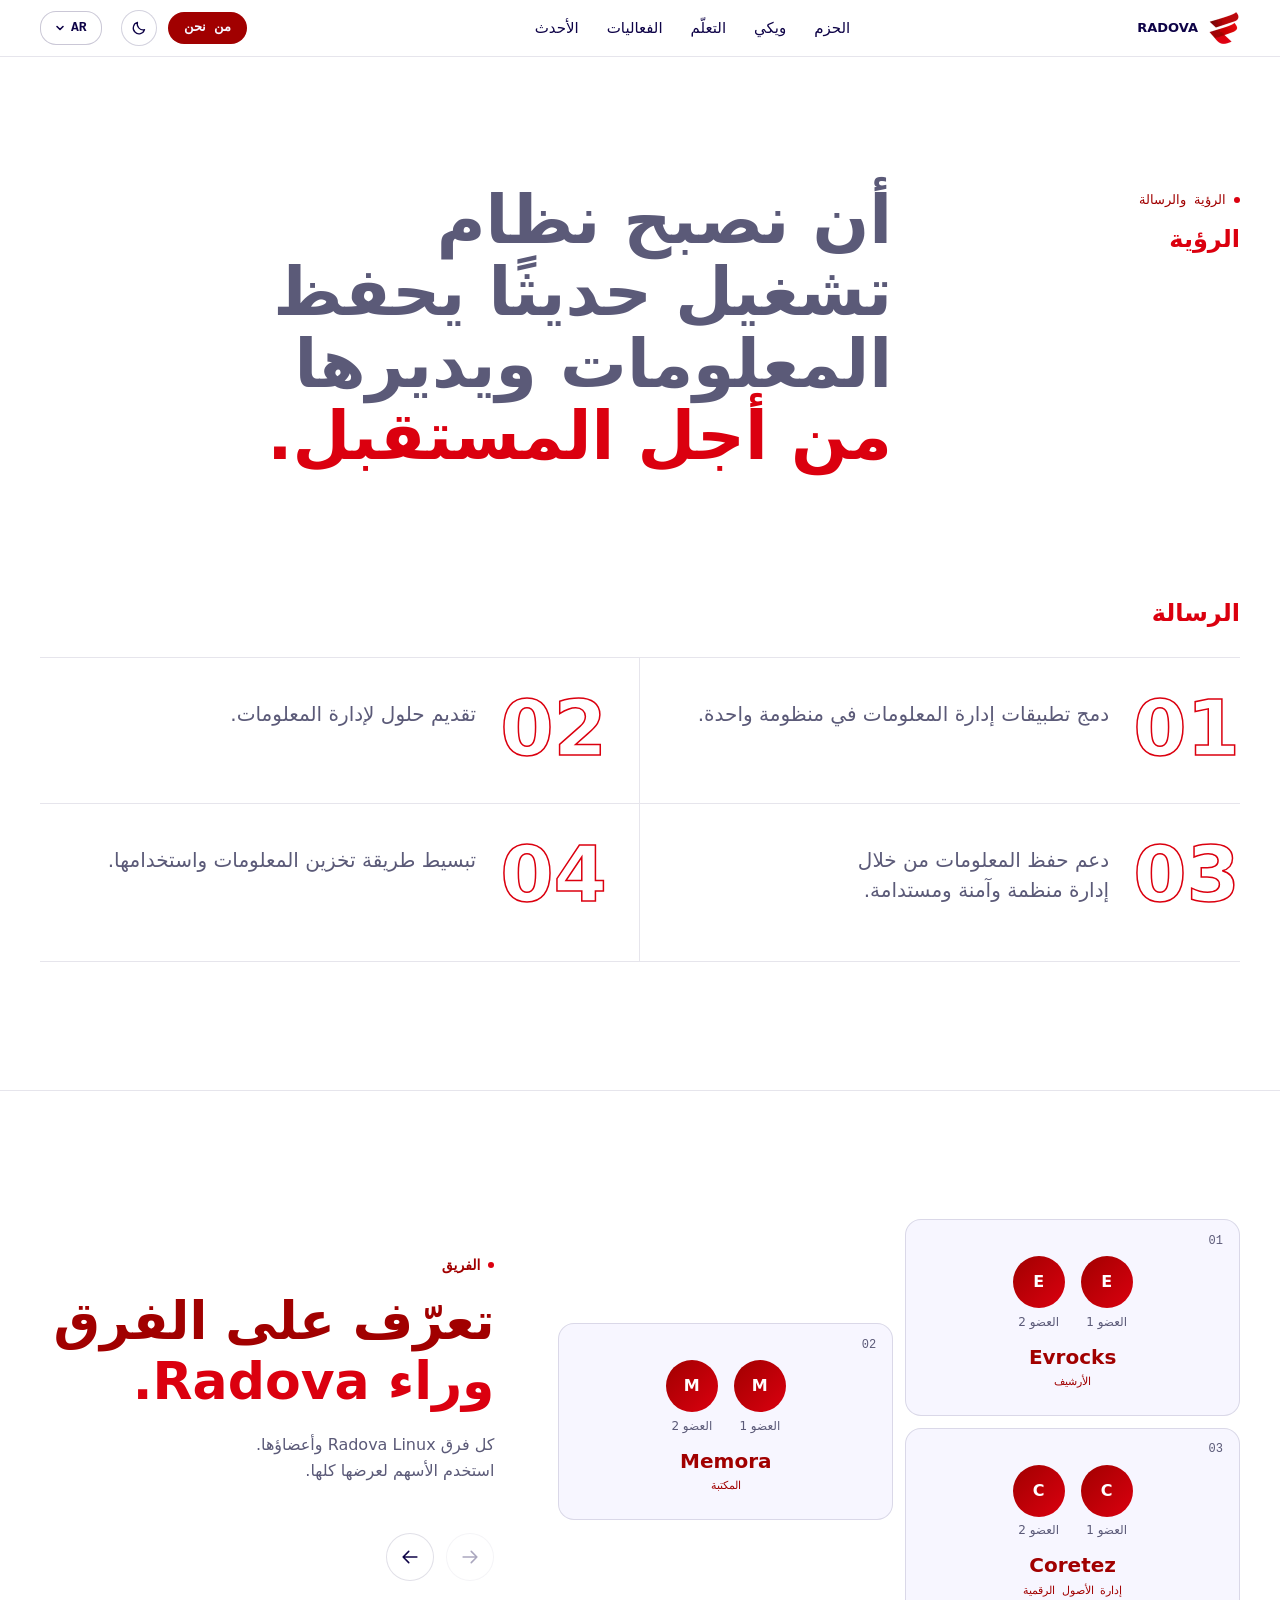
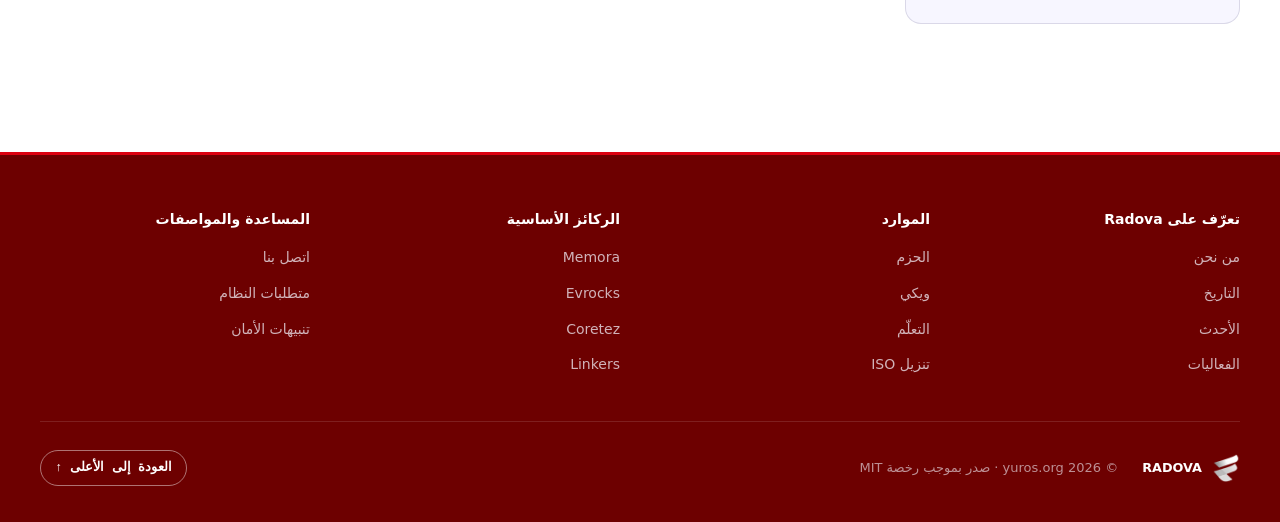
==== ar/index.html @ f4ed1482 "UPDATE" ====
<!DOCTYPE html>
<html lang="ar" dir="rtl" data-theme="light">
<head>
  <meta charset="UTF-8">
  <meta name="viewport" content="width=device-width, initial-scale=1.0">
  <meta name="color-scheme" content="light">
  <meta name="theme-color" content="#FFFFFF">
  <title>من نحن — Radova Linux</title>
  <meta name="description" content="يقدّم Radova Linux نظام تشغيل مستقلًا مصممًا للذاكرة المؤسسية والأرشيف وسيادة الأصول الرقمية.">
  <link rel="canonical" href="https://radova.org/about/ar/">
  <link rel="icon" type="image/png" href="../assets/logo.png">
  <link rel="stylesheet" href="../assets/css/pico.min.css" media="print" onload="this.media='all'">
<noscript><link rel="stylesheet" href="../assets/css/pico.min.css"></noscript>
<style data-bundle>/*radova-pico-shield*/body>main{padding-block:0}section{margin-bottom:0}article{margin-bottom:0;padding:0;border-radius:0;background:transparent;box-shadow:none}button{background:none;border:0;padding:0;margin:0;color:inherit;font:inherit;box-shadow:none}:where(a:not([role=button])){text-decoration:none}:root{color-scheme:light;--white:#FFFFFF;--lavender:#F7F6FF;--navy:#0E0347;--red-900:#A10000;--red-700:#BB080B;--red:#DB000F;--red-gradient:linear-gradient(135deg,var(--red-900) 0%,var(--red) 100%);--text:var(--text-primary);--muted:rgba(14,3,71,0.70);--line:rgba(14,3,71,0.12);--accent:var(--red);--font-heading:"Lato",system-ui,-apple-system,sans-serif;--font-body:"Roboto Variable",system-ui,-apple-system,sans-serif;--font-mono:ui-monospace,SFMono-Regular,Menlo,Consolas,monospace;--wrap:1120px}@media (prefers-reduced-motion:no-preference){html{scroll-behavior:smooth}}body{margin:0;background:var(--surface-page);color:var(--text);font:400 1.0625rem/1.65 var(--font-body);-webkit-font-smoothing:antialiased}a{color:inherit}h1,h2,h3{font-family:var(--font-heading);font-weight:900;letter-spacing:-0.03em;line-height:1.05;margin:0;text-wrap:balance}p{margin:0;text-wrap:balance}:focus-visible{outline:2px solid currentColor;outline-offset:3px;border-radius:4px}.skip-link{position:absolute;inset-inline-start:1rem;top:-3rem;padding:0.5rem 1rem;background:var(--surface-page);color:var(--text-heading);border:1px solid var(--line);border-radius:6px;z-index:100}.skip-link:focus{top:1rem}.wrap{width:min(var(--container-max),100% - 2rem);margin-inline:auto}.ab-header .wrap{display:flex;align-items:center;justify-content:space-between;height:64px}.ab-hero{padding:clamp(3rem,8vw,5.5rem) 0 clamp(5rem,10vw,8rem);text-align:center}.eyebrow{display:inline-flex;align-items:center;gap:0.5rem;font:500 0.8125rem/1 var(--font-mono);color:var(--muted);letter-spacing:0.04em;text-transform:uppercase;margin-bottom:2rem}.eyebrow::before{content:"";width:6px;height:6px;border-radius:50%;background:var(--accent)}.ab-hero h1{font-size:clamp(2rem,10vw,6rem);margin-inline:auto}.ab-hero h1 span{display:block;color:var(--red)}.ab-hero .sub{max-width:38rem;margin:1.75rem auto 0;font-size:clamp(1.0625rem,2vw,1.25rem);color:var(--muted)}.ab-section{padding:clamp(4.5rem,10vw,8rem) 0;border-top:1px solid var(--line)}.ab-section:first-child{border-top:0}.ab-section h2{font-size:clamp(2rem,4.5vw,3.25rem);max-width:18ch}.ab-section h2 span{color:var(--accent)}.ab-section :is(h1,h2).eyebrow{font:500 0.8125rem/1 var(--font-mono);letter-spacing:0.04em;max-width:none}.split{display:grid;grid-template-columns:1fr 1fr;gap:clamp(2rem,6vw,5rem);align-items:start}.vm-grid{display:grid;grid-template-columns:1fr 3fr;gap:clamp(2rem,5vw,4rem);align-items:start}.vm-side{position:sticky;top:112px}.vm-side .eyebrow{margin-bottom:1.25rem}.vm-label{font:900 clamp(1.25rem,2vw,1.5rem)/1 var(--font-heading);color:var(--red)}.vm-vision{font:900 clamp(2rem,5.2vw,4.5rem)/1.08 var(--font-heading);letter-spacing:-0.035em;text-wrap:balance}.vm-vision em{font-style:normal;color:var(--red);white-space:nowrap}.vm-label-mission{margin-top:clamp(4.5rem,10vw,7rem)}.vm-missions{list-style:none;padding:0;margin:2rem 0 0;display:grid;grid-template-columns:repeat(2,1fr);border-top:1px solid var(--line)}.vm-missions li{display:grid;grid-template-columns:auto 1fr;gap:1.5rem;align-items:start;padding-block:2.25rem 2.5rem;padding-inline:0 2rem;border-bottom:1px solid var(--line)}.vm-missions li:nth-child(even){padding-inline-start:2rem;border-inline-start:1px solid var(--line)}.vm-num{font:900 clamp(3rem,6vw,5rem)/0.9 var(--font-heading);letter-spacing:-0.04em;color:transparent;-webkit-text-stroke:1.5px var(--red);transition:color 0.3s}.vm-missions li:hover .vm-num{color:var(--red)}.vm-missions p{font-size:clamp(1.0625rem,1.6vw,1.25rem);line-height:1.5;padding-top:0.35rem}@supports (animation-timeline:view()){@media (prefers-reduced-motion:no-preference){.vm-vision .w{display:inline-block;animation:lit linear both;animation-timeline:view();animation-range:entry 60% cover 45%}@keyframes lit{from{opacity:0.8}to{opacity:1}}}}.member-tip .avatar{width:44px;height:44px;font-size:1rem}.team{--team-gap:0.75rem;list-style:none;margin:0;padding:0;display:grid;grid-auto-flow:column dense;grid-template-rows:repeat(4,1fr);grid-auto-columns:calc((100% - var(--team-gap)) / 2);gap:var(--team-gap);overflow-x:auto;overscroll-behavior-x:contain;scroll-snap-type:x mandatory;scrollbar-width:none;counter-reset:t}.team::-webkit-scrollbar{display:none}.team .role{margin:0.35rem 0 0;font:500 0.6875rem/1.4 var(--font-mono);letter-spacing:0.06em;text-transform:uppercase;color:var(--text-heading)}.members{list-style:none;padding:0;margin:0;display:flex;flex-wrap:wrap;justify-content:flex-end;gap:0.5rem}.member{display:inline-flex;align-items:center;gap:0.6rem;max-width:100%;padding-block:0.3rem 0.3rem;padding-inline:0.3rem 0.9rem;border:1px solid var(--line);border-radius:999px;background:var(--surface-page);transition:border-color 0.3s}.avatar{flex:none;display:grid;place-items:center;width:36px;height:36px;border-radius:50%;overflow:hidden;background:var(--red-gradient);color:var(--white);font:900 0.8125rem/1 var(--font-heading)}.avatar img{width:100%;height:100%;object-fit:cover;display:block}.member-name{font-size:0.875rem;line-height:1.3;overflow-wrap:anywhere}.team .members{order:-1;justify-content:center;gap:0.75rem 1rem}.team .member{flex-direction:column;gap:0.4rem;padding:0;border:0;background:none}.team .avatar{width:52px;height:52px;font-size:1rem}.team .member-name{font-size:0.75rem;color:var(--muted)}@media (max-width:575px){.team{grid-template-rows:repeat(3,1fr);grid-auto-columns:100%}.team .members{order:0;justify-content:flex-start;gap:0.5rem 1rem}.team .member{flex-direction:row;gap:0.5rem}.team .avatar{width:32px;height:32px;font-size:0.75rem}.team .member-name{font-size:0.8125rem}}@media (min-width:1024px){.team{grid-column:1;grid-row:1 / 3}}.ab-footer .wrap{display:flex;justify-content:space-between;align-items:center;gap:1rem}@media (prefers-reduced-motion:no-preference){.ab-hero > .wrap > *{animation:rise 0.9s cubic-bezier(0.2,0.7,0.2,1) both}.ab-hero h1{animation-delay:0.08s}.ab-hero .sub{animation-delay:0.18s}}@media (max-width:1023px){.split{grid-template-columns:1fr}.vm-grid{grid-template-columns:1fr}.vm-side{position:static}.vm-missions{grid-template-columns:1fr}.vm-missions li,.vm-missions li:nth-child(even){padding:1.75rem 0;border-inline-start:0}}@font-face{font-family:"Lato Fallback";src:local("system-ui"),local("-apple-system"),local("Segoe UI"),sans-serif;size-adjust:99%}@font-face{font-family:"Roboto Fallback";src:local("system-ui"),local("-apple-system"),local("Segoe UI"),sans-serif;size-adjust:100%}:root{color-scheme:light;--font-heading:"Lato","Lato Fallback",system-ui,-apple-system,sans-serif;--font-body:"Roboto Variable","Roboto Fallback",system-ui,-apple-system,sans-serif;--font-mono:ui-monospace,SFMono-Regular,Menlo,Consolas,monospace;--red-900:#A10000;--red-700:#BB080B;--red-600:#DB000F;--red-500:#FF0000;--blue:#0035c6;--lavender:#F7F6FF;--white:#FFFFFF;--muted:#5b5a78;--line:rgba(14,3,71,0.10);--navy-gradient:linear-gradient(135deg,#0E0347 0%,#0E0347 55%,#0B2E8D 130%);--pad-x:max(1rem,calc((100% - 72rem) / 2));--pad-y:clamp(5rem,9vw,7.5rem);--ic-arrow-up-right:url("data:image/svg+xml,%3Csvg%20xmlns%3D%22http%3A%2F%2Fwww.w3.org%2F2000%2Fsvg%22%20viewBox%3D%220%200%20256%20256%22%20fill%3D%22currentColor%22%3E%3Cpath%20d%3D%22M200%2C64V168a8%2C8%2C0%2C0%2C1-16%2C0V83.31L69.66%2C197.66a8%2C8%2C0%2C0%2C1-11.32-11.32L172.69%2C72H88a8%2C8%2C0%2C0%2C1%2C0-16H192A8%2C8%2C0%2C0%2C1%2C200%2C64Z%22%2F%3E%3C%2Fsvg%3E");--ic-arrows-clockwise:url("data:image/svg+xml,%3Csvg%20xmlns%3D%22http%3A%2F%2Fwww.w3.org%2F2000%2Fsvg%22%20viewBox%3D%220%200%20256%20256%22%20fill%3D%22currentColor%22%3E%3Cpath%20d%3D%22M224%2C48V96a8%2C8%2C0%2C0%2C1-8%2C8H168a8%2C8%2C0%2C0%2C1%2C0-16h28.69L182.06%2C73.37a79.56%2C79.56%2C0%2C0%2C0-56.13-23.43h-.45A79.52%2C79.52%2C0%2C0%2C0%2C69.59%2C72.71%2C8%2C8%2C0%2C0%2C1%2C58.41%2C61.27a96%2C96%2C0%2C0%2C1%2C135%2C.79L208%2C76.69V48a8%2C8%2C0%2C0%2C1%2C16%2C0ZM186.41%2C183.29a80%2C80%2C0%2C0%2C1-112.47-.66L59.31%2C168H88a8%2C8%2C0%2C0%2C0%2C0-16H40a8%2C8%2C0%2C0%2C0-8%2C8v48a8%2C8%2C0%2C0%2C0%2C16%2C0V179.31l14.63%2C14.63A95.43%2C95.43%2C0%2C0%2C0%2C130%2C222.06h.53a95.36%2C95.36%2C0%2C0%2C0%2C67.07-27.33%2C8%2C8%2C0%2C0%2C0-11.18-11.44Z%22%2F%3E%3C%2Fsvg%3E");--ic-cpu:url("data:image/svg+xml,%3Csvg%20xmlns%3D%22http%3A%2F%2Fwww.w3.org%2F2000%2Fsvg%22%20viewBox%3D%220%200%20256%20256%22%20fill%3D%22currentColor%22%3E%3Cpath%20d%3D%22M152%2C96H104a8%2C8%2C0%2C0%2C0-8%2C8v48a8%2C8%2C0%2C0%2C0%2C8%2C8h48a8%2C8%2C0%2C0%2C0%2C8-8V104A8%2C8%2C0%2C0%2C0%2C152%2C96Zm-8%2C48H112V112h32Zm88%2C0H216V112h16a8%2C8%2C0%2C0%2C0%2C0-16H216V56a16%2C16%2C0%2C0%2C0-16-16H160V24a8%2C8%2C0%2C0%2C0-16%2C0V40H112V24a8%2C8%2C0%2C0%2C0-16%2C0V40H56A16%2C16%2C0%2C0%2C0%2C40%2C56V96H24a8%2C8%2C0%2C0%2C0%2C0%2C16H40v32H24a8%2C8%2C0%2C0%2C0%2C0%2C16H40v40a16%2C16%2C0%2C0%2C0%2C16%2C16H96v16a8%2C8%2C0%2C0%2C0%2C16%2C0V216h32v16a8%2C8%2C0%2C0%2C0%2C16%2C0V216h40a16%2C16%2C0%2C0%2C0%2C16-16V160h16a8%2C8%2C0%2C0%2C0%2C0-16Zm-32%2C56H56V56H200v95.87s0%2C.09%2C0%2C.13%2C0%2C.09%2C0%2C.13V200Z%22%2F%3E%3C%2Fsvg%3E");--ic-download-simple:url("data:image/svg+xml,%3Csvg%20xmlns%3D%22http%3A%2F%2Fwww.w3.org%2F2000%2Fsvg%22%20viewBox%3D%220%200%20256%20256%22%20fill%3D%22currentColor%22%3E%3Cpath%20d%3D%22M224%2C144v64a8%2C8%2C0%2C0%2C1-8%2C8H40a8%2C8%2C0%2C0%2C1-8-8V144a8%2C8%2C0%2C0%2C1%2C16%2C0v56H208V144a8%2C8%2C0%2C0%2C1%2C16%2C0Zm-101.66%2C5.66a8%2C8%2C0%2C0%2C0%2C11.32%2C0l40-40a8%2C8%2C0%2C0%2C0-11.32-11.32L136%2C124.69V32a8%2C8%2C0%2C0%2C0-16%2C0v92.69L93.66%2C98.34a8%2C8%2C0%2C0%2C0-11.32%2C11.32Z%22%2F%3E%3C%2Fsvg%3E");--ic-feather:url("data:image/svg+xml,%3Csvg%20xmlns%3D%22http%3A%2F%2Fwww.w3.org%2F2000%2Fsvg%22%20viewBox%3D%220%200%20256%20256%22%20fill%3D%22currentColor%22%3E%3Cpath%20d%3D%22M221.28%2C34.75a64%2C64%2C0%2C0%2C0-90.49%2C0L60.69%2C104A15.9%2C15.9%2C0%2C0%2C0%2C56%2C115.31v73.38L26.34%2C218.34a8%2C8%2C0%2C0%2C0%2C11.32%2C11.32L67.32%2C200H140.7A15.92%2C15.92%2C0%2C0%2C0%2C152%2C195.32l0%2C0%2C69.23-70A64%2C64%2C0%2C0%2C0%2C221.28%2C34.75ZM142.07%2C46.06A48%2C48%2C0%2C0%2C1%2C211.79%2C112H155.33l34.35-34.34a8%2C8%2C0%2C0%2C0-11.32-11.32L120%2C124.69V67.87ZM72%2C115.35l32-31.67v57l-32%2C32ZM140.7%2C184H83.32l56-56h56.74Z%22%2F%3E%3C%2Fsvg%3E");--ic-git-branch:url("data:image/svg+xml,%3Csvg%20xmlns%3D%22http%3A%2F%2Fwww.w3.org%2F2000%2Fsvg%22%20viewBox%3D%220%200%20256%20256%22%20fill%3D%22currentColor%22%3E%3Cpath%20d%3D%22M232%2C64a32%2C32%2C0%2C1%2C0-40%2C31v17a8%2C8%2C0%2C0%2C1-8%2C8H96a23.84%2C23.84%2C0%2C0%2C0-8%2C1.38V95a32%2C32%2C0%2C1%2C0-16%2C0v66a32%2C32%2C0%2C1%2C0%2C16%2C0V144a8%2C8%2C0%2C0%2C1%2C8-8h88a24%2C24%2C0%2C0%2C0%2C24-24V95A32.06%2C32.06%2C0%2C0%2C0%2C232%2C64ZM64%2C64A16%2C16%2C0%2C1%2C1%2C80%2C80%2C16%2C16%2C0%2C0%2C1%2C64%2C64ZM96%2C192a16%2C16%2C0%2C1%2C1-16-16A16%2C16%2C0%2C0%2C1%2C96%2C192ZM200%2C80a16%2C16%2C0%2C1%2C1%2C16-16A16%2C16%2C0%2C0%2C1%2C200%2C80Z%22%2F%3E%3C%2Fsvg%3E");--ic-hard-drives:url("data:image/svg+xml,%3Csvg%20xmlns%3D%22http%3A%2F%2Fwww.w3.org%2F2000%2Fsvg%22%20viewBox%3D%220%200%20256%20256%22%20fill%3D%22currentColor%22%3E%3Cpath%20d%3D%22M208%2C136H48a16%2C16%2C0%2C0%2C0-16%2C16v48a16%2C16%2C0%2C0%2C0%2C16%2C16H208a16%2C16%2C0%2C0%2C0%2C16-16V152A16%2C16%2C0%2C0%2C0%2C208%2C136Zm0%2C64H48V152H208v48Zm0-160H48A16%2C16%2C0%2C0%2C0%2C32%2C56v48a16%2C16%2C0%2C0%2C0%2C16%2C16H208a16%2C16%2C0%2C0%2C0%2C16-16V56A16%2C16%2C0%2C0%2C0%2C208%2C40Zm0%2C64H48V56H208v48ZM192%2C80a12%2C12%2C0%2C1%2C1-12-12A12%2C12%2C0%2C0%2C1%2C192%2C80Zm0%2C96a12%2C12%2C0%2C1%2C1-12-12A12%2C12%2C0%2C0%2C1%2C192%2C176Z%22%2F%3E%3C%2Fsvg%3E");--ic-lightning:url("data:image/svg+xml,%3Csvg%20xmlns%3D%22http%3A%2F%2Fwww.w3.org%2F2000%2Fsvg%22%20viewBox%3D%220%200%20256%20256%22%20fill%3D%22currentColor%22%3E%3Cpath%20d%3D%22M215.79%2C118.17a8%2C8%2C0%2C0%2C0-5-5.66L153.18%2C90.9l14.66-73.33a8%2C8%2C0%2C0%2C0-13.69-7l-112%2C120a8%2C8%2C0%2C0%2C0%2C3%2C13l57.63%2C21.61L88.16%2C238.43a8%2C8%2C0%2C0%2C0%2C13.69%2C7l112-120A8%2C8%2C0%2C0%2C0%2C215.79%2C118.17ZM109.37%2C214l10.47-52.38a8%2C8%2C0%2C0%2C0-5-9.06L62%2C132.71l84.62-90.66L136.16%2C94.43a8%2C8%2C0%2C0%2C0%2C5%2C9.06l52.8%2C19.8Z%22%2F%3E%3C%2Fsvg%3E");--ic-memory:url("data:image/svg+xml,%3Csvg%20xmlns%3D%22http%3A%2F%2Fwww.w3.org%2F2000%2Fsvg%22%20viewBox%3D%220%200%20256%20256%22%20fill%3D%22currentColor%22%3E%3Cpath%20d%3D%22M232%2C56H24A16%2C16%2C0%2C0%2C0%2C8%2C72V200a8%2C8%2C0%2C0%2C0%2C16%2C0V184H40v16a8%2C8%2C0%2C0%2C0%2C16%2C0V184H72v16a8%2C8%2C0%2C0%2C0%2C16%2C0V184h16v16a8%2C8%2C0%2C0%2C0%2C16%2C0V184h16v16a8%2C8%2C0%2C0%2C0%2C16%2C0V184h16v16a8%2C8%2C0%2C0%2C0%2C16%2C0V184h16v16a8%2C8%2C0%2C0%2C0%2C16%2C0V184h16v16a8%2C8%2C0%2C0%2C0%2C16%2C0V72A16%2C16%2C0%2C0%2C0%2C232%2C56ZM24%2C72H232v96H24Zm88%2C80a8%2C8%2C0%2C0%2C0%2C8-8V96a8%2C8%2C0%2C0%2C0-8-8H48a8%2C8%2C0%2C0%2C0-8%2C8v48a8%2C8%2C0%2C0%2C0%2C8%2C8ZM56%2C104h48v32H56Zm88%2C48h64a8%2C8%2C0%2C0%2C0%2C8-8V96a8%2C8%2C0%2C0%2C0-8-8H144a8%2C8%2C0%2C0%2C0-8%2C8v48A8%2C8%2C0%2C0%2C0%2C144%2C152Zm8-48h48v32H152Z%22%2F%3E%3C%2Fsvg%3E");--ic-monitor:url("data:image/svg+xml,%3Csvg%20xmlns%3D%22http%3A%2F%2Fwww.w3.org%2F2000%2Fsvg%22%20viewBox%3D%220%200%20256%20256%22%20fill%3D%22currentColor%22%3E%3Cpath%20d%3D%22M208%2C40H48A24%2C24%2C0%2C0%2C0%2C24%2C64V176a24%2C24%2C0%2C0%2C0%2C24%2C24H208a24%2C24%2C0%2C0%2C0%2C24-24V64A24%2C24%2C0%2C0%2C0%2C208%2C40Zm8%2C136a8%2C8%2C0%2C0%2C1-8%2C8H48a8%2C8%2C0%2C0%2C1-8-8V64a8%2C8%2C0%2C0%2C1%2C8-8H208a8%2C8%2C0%2C0%2C1%2C8%2C8Zm-48%2C48a8%2C8%2C0%2C0%2C1-8%2C8H96a8%2C8%2C0%2C0%2C1%2C0-16h64A8%2C8%2C0%2C0%2C1%2C168%2C224Z%22%2F%3E%3C%2Fsvg%3E");--ic-shield-check:url("data:image/svg+xml,%3Csvg%20xmlns%3D%22http%3A%2F%2Fwww.w3.org%2F2000%2Fsvg%22%20viewBox%3D%220%200%20256%20256%22%20fill%3D%22currentColor%22%3E%3Cpath%20d%3D%22M208%2C40H48A16%2C16%2C0%2C0%2C0%2C32%2C56v56c0%2C52.72%2C25.52%2C84.67%2C46.93%2C102.19%2C23.06%2C18.86%2C46%2C25.26%2C47%2C25.53a8%2C8%2C0%2C0%2C0%2C4.2%2C0c1-.27%2C23.91-6.67%2C47-25.53C198.48%2C196.67%2C224%2C164.72%2C224%2C112V56A16%2C16%2C0%2C0%2C0%2C208%2C40Zm0%2C72c0%2C37.07-13.66%2C67.16-40.6%2C89.42A129.3%2C129.3%2C0%2C0%2C1%2C128%2C223.62a128.25%2C128.25%2C0%2C0%2C1-38.92-21.81C61.82%2C179.51%2C48%2C149.3%2C48%2C112l0-56%2C160%2C0ZM82.34%2C141.66a8%2C8%2C0%2C0%2C1%2C11.32-11.32L112%2C148.69l50.34-50.35a8%2C8%2C0%2C0%2C1%2C11.32%2C11.32l-56%2C56a8%2C8%2C0%2C0%2C1-11.32%2C0Z%22%2F%3E%3C%2Fsvg%3E");--ic-stack:url("data:image/svg+xml,%3Csvg%20xmlns%3D%22http%3A%2F%2Fwww.w3.org%2F2000%2Fsvg%22%20viewBox%3D%220%200%20256%20256%22%20fill%3D%22currentColor%22%3E%3Cpath%20d%3D%22M230.91%2C172A8%2C8%2C0%2C0%2C1%2C228%2C182.91l-96%2C56a8%2C8%2C0%2C0%2C1-8.06%2C0l-96-56A8%2C8%2C0%2C0%2C1%2C36%2C169.09l92%2C53.65%2C92-53.65A8%2C8%2C0%2C0%2C1%2C230.91%2C172ZM220%2C121.09l-92%2C53.65L36%2C121.09A8%2C8%2C0%2C0%2C0%2C28%2C134.91l96%2C56a8%2C8%2C0%2C0%2C0%2C8.06%2C0l96-56A8%2C8%2C0%2C1%2C0%2C220%2C121.09ZM24%2C80a8%2C8%2C0%2C0%2C1%2C4-6.91l96-56a8%2C8%2C0%2C0%2C1%2C8.06%2C0l96%2C56a8%2C8%2C0%2C0%2C1%2C0%2C13.82l-96%2C56a8%2C8%2C0%2C0%2C1-8.06%2C0l-96-56A8%2C8%2C0%2C0%2C1%2C24%2C80Zm23.88%2C0L128%2C126.74%2C208.12%2C80%2C128%2C33.26Z%22%2F%3E%3C%2Fsvg%3E");--ic-terminal-window:url("data:image/svg+xml,%3Csvg%20xmlns%3D%22http%3A%2F%2Fwww.w3.org%2F2000%2Fsvg%22%20viewBox%3D%220%200%20256%20256%22%20fill%3D%22currentColor%22%3E%3Cpath%20d%3D%22M128%2C128a8%2C8%2C0%2C0%2C1-3%2C6.25l-40%2C32a8%2C8%2C0%2C1%2C1-10-12.5L107.19%2C128%2C75%2C102.25a8%2C8%2C0%2C1%2C1%2C10-12.5l40%2C32A8%2C8%2C0%2C0%2C1%2C128%2C128Zm48%2C24H136a8%2C8%2C0%2C0%2C0%2C0%2C16h40a8%2C8%2C0%2C0%2C0%2C0-16Zm56-96V200a16%2C16%2C0%2C0%2C1-16%2C16H40a16%2C16%2C0%2C0%2C1-16-16V56A16%2C16%2C0%2C0%2C1%2C40%2C40H216A16%2C16%2C0%2C0%2C1%2C232%2C56ZM216%2C200V56H40V200H216Z%22%2F%3E%3C%2Fsvg%3E");--ic-arrow-red:url("data:image/svg+xml,%3Csvg%20fill%3D%22%23DB000F%22%20xmlns%3D%22http%3A%2F%2Fwww.w3.org%2F2000%2Fsvg%22%20viewBox%3D%220%200%20256%20256%22%3E%3Cpath%20d%3D%22M200%2C64V168a8%2C8%2C0%2C0%2C1-16%2C0V83.31L69.66%2C197.66a8%2C8%2C0%2C0%2C1-11.32-11.32L172.69%2C72H88a8%2C8%2C0%2C0%2C1%2C0-16H192A8%2C8%2C0%2C0%2C1%2C200%2C64Z%22%2F%3E%3C%2Fsvg%3E");--ic-download-red:url("data:image/svg+xml,%3Csvg%20fill%3D%22%23DB000F%22%20xmlns%3D%22http%3A%2F%2Fwww.w3.org%2F2000%2Fsvg%22%20viewBox%3D%220%200%20256%20256%22%3E%3Cpath%20d%3D%22M224%2C144v64a8%2C8%2C0%2C0%2C1-8%2C8H40a8%2C8%2C0%2C0%2C1-8-8V144a8%2C8%2C0%2C0%2C1%2C16%2C0v56H208V144a8%2C8%2C0%2C0%2C1%2C16%2C0Zm-101.66%2C5.66a8%2C8%2C0%2C0%2C0%2C11.32%2C0l40-40a8%2C8%2C0%2C0%2C0-11.32-11.32L136%2C124.69V32a8%2C8%2C0%2C0%2C0-16%2C0v92.69L93.66%2C98.34a8%2C8%2C0%2C0%2C0-11.32%2C11.32Z%22%2F%3E%3C%2Fsvg%3E");--ic-arrow-white:url("data:image/svg+xml,%3Csvg%20fill%3D%22%23FFFFFF%22%20xmlns%3D%22http%3A%2F%2Fwww.w3.org%2F2000%2Fsvg%22%20viewBox%3D%220%200%20256%20256%22%3E%3Cpath%20d%3D%22M200%2C64V168a8%2C8%2C0%2C0%2C1-16%2C0V83.31L69.66%2C197.66a8%2C8%2C0%2C0%2C1-11.32-11.32L172.69%2C72H88a8%2C8%2C0%2C0%2C1%2C0-16H192A8%2C8%2C0%2C0%2C1%2C200%2C64Z%22%2F%3E%3C%2Fsvg%3E");--ic-stack-white:url("data:image/svg+xml,%3Csvg%20fill%3D%22%23FFFFFF%22%20xmlns%3D%22http%3A%2F%2Fwww.w3.org%2F2000%2Fsvg%22%20viewBox%3D%220%200%20256%20256%22%3E%3Cpath%20d%3D%22M230.91%2C172A8%2C8%2C0%2C0%2C1%2C228%2C182.91l-96%2C56a8%2C8%2C0%2C0%2C1-8.06%2C0l-96-56A8%2C8%2C0%2C0%2C1%2C36%2C169.09l92%2C53.65%2C92-53.65A8%2C8%2C0%2C0%2C1%2C230.91%2C172ZM220%2C121.09l-92%2C53.65L36%2C121.09A8%2C8%2C0%2C0%2C0%2C28%2C134.91l96%2C56a8%2C8%2C0%2C0%2C0%2C8.06%2C0l96-56A8%2C8%2C0%2C1%2C0%2C220%2C121.09ZM24%2C80a8%2C8%2C0%2C0%2C1%2C4-6.91l96-56a8%2C8%2C0%2C0%2C1%2C8.06%2C0l96%2C56a8%2C8%2C0%2C0%2C1%2C0%2C13.82l-96%2C56a8%2C8%2C0%2C0%2C1-8.06%2C0l-96-56A8%2C8%2C0%2C0%2C1%2C24%2C80Zm23.88%2C0L128%2C126.74%2C208.12%2C80%2C128%2C33.26Z%22%2F%3E%3C%2Fsvg%3E")}*,*::before,*::after{box-sizing:border-box}html{max-width:100%;overflow-x:clip;background-color:var(--surface-page);color-scheme:light;scroll-behavior:smooth}body{max-width:100%;overflow-x:clip;margin:0;padding:0;background-color:var(--surface-page);color:var(--text-heading);font-family:var(--font-body);font-size:16px;line-height:1.6;-webkit-font-smoothing:antialiased}body > main,main{margin:0;padding:0;counter-reset:section-counter}ul,ol,dl,li,dt,dd,figure,pre,blockquote{margin:0;padding:0;list-style:none}li::marker{content:none}p,h1,h2,h3,h4,dt,dd,td,th,code,a,span,div,article{min-width:0;overflow-wrap:anywhere}h1,h2,h3,h4,h5,h6{font-family:var(--font-heading);color:var(--text-heading);margin:0 0 1rem;text-wrap:balance}h1{font-size:clamp(2.25rem,5vw,56px);font-weight:900;line-height:1.1;letter-spacing:-0.02em}h2{font-size:clamp(2rem,4vw,48px);font-weight:900;line-height:1.15;letter-spacing:-0.015em}h3{font-size:clamp(1.25rem,2.2vw,24px);font-weight:700;line-height:1.25}h1 span,h2 span{color:var(--text-heading)}p{font-family:var(--font-body);font-size:16px;line-height:1.65;color:var(--muted);margin:0 0 1rem}.lead{font-size:clamp(1.125rem,1.8vw,20px);line-height:1.6;color:var(--muted)}.eyebrow{font-family:var(--font-body);font-size:14px;font-weight:700;text-transform:uppercase;letter-spacing:0.08em;color:var(--text-heading);margin:0 0 0.65rem}pre{overflow-x:auto;max-width:100%;background:transparent;border:0}code{background:transparent;padding:0;color:inherit;font-size:13.5px}a{color:var(--text-heading);text-decoration:underline;text-underline-offset:0.2em;transition:color 200ms cubic-bezier(.2,.7,.2,1)}a:hover{color:var(--red-700)}:focus-visible{outline:2px solid var(--red-600);outline-offset:3px}.skip-link{position:absolute;top:-4rem;inset-inline-start:1rem;z-index:100;padding:0.5rem 1rem;background:var(--red-900);color:var(--white);border-radius:999px;font-weight:600;text-decoration:none}.skip-link:focus{top:0.75rem}main > section{position:relative;padding-block:var(--pad-y);scroll-margin-top:5rem}section[data-label]{counter-increment:section-counter}section[data-label]::before{content:"// " attr(data-label);display:block;font-family:var(--font-mono);font-size:14px;font-weight:600;text-transform:uppercase;letter-spacing:0.08em;color:var(--muted);margin-bottom:1.5rem;grid-column:1 / -1}section[data-label]::after{content:"(" counter(section-counter,decimal-leading-zero) ")";position:absolute;top:var(--pad-y);inset-inline-end:var(--pad-x);font-family:var(--font-mono);font-size:14px;font-weight:600;color:var(--muted);pointer-events:none}body > header.site-header,.site-header{position:sticky;top:0;z-index:100;width:100%;min-height:48px;padding-block:0.65rem;display:flex;align-items:center;justify-content:space-between;gap:1.25rem;background:rgba(255,255,255,0.82);-webkit-backdrop-filter:blur(16px) saturate(180%);backdrop-filter:blur(16px) saturate(180%);border-bottom:1px solid var(--line)}@supports not (backdrop-filter:blur(1px)){.site-header{background:var(--surface-page)}}.brand-lockup{display:inline-flex;align-items:center;gap:0.625rem;text-decoration:none}.brand-name{font-family:var(--font-heading);font-weight:900;font-size:0.8rem;letter-spacing:0.02em;text-transform:uppercase;color:var(--text-heading)}.brand-lockup-light .brand-name{color:var(--white)}.nav-list{display:flex;align-items:center;gap:1.75rem;flex-wrap:wrap}.nav-list a{font-family:var(--font-body);font-size:15px;font-weight:500;color:var(--text-heading);text-decoration:none;transition:color 200ms cubic-bezier(.2,.7,.2,1)}.nav-list a:hover{color:var(--red-600)}.btn{display:inline-flex;align-items:center;justify-content:center;height:48px;padding-inline:1.5rem;border-radius:9999px;font-family:var(--font-body);font-size:16px;font-weight:500;line-height:1;white-space:nowrap;border:1.5px solid transparent;transition:transform 200ms cubic-bezier(.2,.7,.2,1),background-color 200ms cubic-bezier(.2,.7,.2,1),border-color 200ms cubic-bezier(.2,.7,.2,1),color 200ms cubic-bezier(.2,.7,.2,1),box-shadow 200ms cubic-bezier(.2,.7,.2,1)}.btn:active{transform:scale(0.98)}.btn-lg{height:52px;padding-inline:1.5rem;font-size:16px;font-weight:600}.btn-navy{background-color:var(--red-900);border-color:var(--red-900);color:var(--white)}.btn-navy:hover{background-color:var(--blue);border-color:var(--blue);color:var(--white)}.btn-primary{background-color:var(--red-600);border-color:var(--red-600);color:var(--white);box-shadow:0 4px 16px rgba(219,0,15,0.24)}.btn-primary:hover{background-color:var(--red-700);border-color:var(--red-700);color:var(--white)}.btn-primary:active{background-color:var(--red-900);border-color:var(--red-900)}.btn-arrow,.btn-arrow-red{padding-inline:1.5rem 0.625rem;gap:0.75rem}.btn-arrow::after,.btn-arrow-red::after{content:"";display:inline-block;width:32px;height:32px;border-radius:50%;flex-shrink:0;transition:transform 200ms cubic-bezier(.2,.7,.2,1)}.btn-arrow::after{background:var(--surface-page) var(--ic-arrow-red) center / 18px 18px no-repeat}.btn-arrow:hover::after,.btn-arrow-red:hover::after{transform:translateX(10px)}.hero{background:radial-gradient(45% 50% at 82% 18%,rgba(219,0,15,0.10),transparent 70%),radial-gradient(35% 40% at 15% 30%,rgba(14,3,71,0.04),transparent 70%),#FFFFFF;padding-top:clamp(1rem,2vw,1.75rem);padding-bottom:clamp(3.5rem,7vw,5.5rem);border-bottom:1px solid var(--line)}.hero-spec-strip{border-top:1px solid var(--line);border-bottom:1px solid var(--line);padding-block:0.5rem;margin-bottom:clamp(1.5rem,3vw,2.5rem);display:flex;justify-content:space-between;align-items:center;flex-wrap:wrap;gap:1rem}.hero-spec-strip::after{content:attr(data-sys);font-family:var(--font-mono);font-size:12px;color:var(--muted);text-transform:uppercase;letter-spacing:0.08em}.hero-chip{display:inline-flex;align-items:center;gap:0.5rem;padding:0.35rem 0.9rem;border-radius:999px;border:1px solid rgba(219,0,15,0.25);background:rgba(219,0,15,0.04);color:var(--text-heading);font-size:13px;font-weight:700;margin:0}.hero-chip::before{content:"";width:8px;height:8px;border-radius:50%;background:var(--red-600)}.hero-split{display:flex;flex-direction:column;gap:2rem}@media (min-width:56rem){.hero-split{display:grid;grid-template-columns:repeat(12,1fr);gap:clamp(2rem,4vw,3.5rem);align-items:start}.hero-split-left{grid-column:1 / 6}.hero-split-right{grid-column:6 / 13;border-inline-start:1px solid var(--red-600);padding-inline-start:clamp(1.5rem,2.5vw,2.5rem)}}.hero-split-right h1{font-family:var(--font-heading);font-size:clamp(1.5rem,5.5vw,3rem);font-weight:900;line-height:1.05;letter-spacing:-0.03em;color:var(--text-heading);margin:0;margin-bottom:1.75rem;text-transform:capitalize}.hero-split-left h1 span{color:var(--red-600)}.hero-lead{font-size:1.125rem;line-height:1.7;color:var(--muted);margin-bottom:2rem}.workbench-grid{display:flex;flex-direction:column;gap:1.5rem}@media (min-width:52rem){.workbench-grid{display:grid;grid-template-columns:1.2fr 0.8fr;gap:0;align-items:center}}.swiss-ledger{display:grid;grid-template-columns:1fr;border-top:2px solid var(--red-900);border-bottom:1px solid var(--line)}@media (min-width:42rem){.swiss-ledger{grid-template-columns:repeat(2,1fr)}}main #manifesto .swiss-ledger article.ledger-item,.ledger-item{margin:0;border-radius:0;background:transparent;box-shadow:none;border:0;padding-block:1.75rem 1.75rem;padding-inline:0 1.5rem;position:relative}@media (max-width:41.99rem){main #manifesto .swiss-ledger article.ledger-item:not(:first-child),.ledger-item:not(:first-child){border-top:1px solid var(--line)}}@media (min-width:42rem){main #manifesto .swiss-ledger article.ledger-item:nth-child(2n),.ledger-item:nth-child(2n){border-inline-start:1px solid var(--line);padding-inline-start:1.75rem;padding-inline-end:0}main #manifesto .swiss-ledger article.ledger-item:nth-child(n+3),.ledger-item:nth-child(n+3){border-top:1px solid var(--line)}}.ledger-item h3{font-family:var(--font-heading);font-size:1.25rem;font-weight:900;color:var(--text-heading);line-height:1.3;margin-bottom:0.5rem}.ledger-item h3::before{content:attr(data-index);font-family:var(--font-mono);font-size:12px;font-weight:700;color:var(--red-600);display:block;margin-bottom:0.4rem;letter-spacing:0.05em}.ledger-item:nth-child(1) h3::before{content:"01 /"}.ledger-item:nth-child(2) h3::before{content:"02 /"}.ledger-item:nth-child(3) h3::before{content:"03 /"}.ledger-item:nth-child(4) h3::before{content:"04 /"}.ledger-item p{font-size:1rem;line-height:1.6;color:var(--muted);margin:0;text-align:start}@media (prefers-reduced-motion:reduce){html{scroll-behavior:auto}main > section{scroll-margin-top:0}}.navbar{margin-inline-start:auto}.nav-links{list-style:none;margin:0;padding:0;display:flex}.nav-links li{list-style:none;margin:0;padding:0}.dropdown{position:relative;display:inline-block}nav.navbar li :where(a,[role="link"]){margin:0}.dropdown-content{position:absolute;top:calc(100% + 18px);inset-inline-end:0;inset-inline-start:auto;transform:translateY(-6px);background:var(--surface-page);min-width:250px;max-width:calc(100vw - 32px);border-radius:16px;box-shadow:0 16px 15px rgba(0,0,0,0.08);z-index:999;opacity:0;visibility:hidden;transition:opacity 0.25s ease,transform 0.25s ease,visibility 0.25s ease}.dropdown-content::before{content:'';position:absolute;top:-22px;inset-inline-start:0;inset-inline-end:0;height:22px;background:transparent}.dropdown-content.active,.btn-navy.active ~ .dropdown-content,.dropdown:hover .dropdown-content,.dropdown:focus-within .dropdown-content{opacity:1;visibility:visible;transform:translateY(0)}.dropdown-content a,.dropdown-content button.d-content-back{display:flex;justify-content:space-between;align-items:center;gap:1rem;width:100%;margin:0;padding:1.2rem 1.5rem;background:transparent;color:#A3A3A3;font-family:var(--font-heading);font-weight:700;font-size:13px;text-transform:uppercase;letter-spacing:1px;text-decoration:none;text-align:start;border:none;border-bottom:1px solid #F0F0F0;border-radius:0;cursor:pointer;transition:opacity 0.2s ease,transform 0.2s ease;white-space:nowrap}.dropdown-content :last-child{border-bottom:none}.dropdown-content a:hover,.dropdown-content a:focus,.dropdown-content button.d-content-back:hover,.dropdown-content button.d-content-back:focus{background-color:#db000f;color:var(--white);border-color:#DB000F}.dropdown-content button.d-content-back{color:var(--text-heading)}.dropdown-content button.d-content-back:hover,.dropdown-content button.d-content-back:focus{border-radius:0 0 16px 16px}.menu-arrow{position:absolute;top:100%;inset-inline-end:20px;inset-inline-start:auto;transform:none;width:0;height:0;border-inline-start:10px solid transparent;border-inline-end:10px solid transparent;border-bottom:10px solid #A3A3A3;z-index:1000;display:none;margin-top:8px}.btn-navy.active + .menu-arrow,.dropdown:hover .menu-arrow,.dropdown:focus-within .menu-arrow{display:block}.btn-navy{background-color:var(--red-900);border:none;color:#f7f6ff;font-family:var(--font-mono);font-weight:700;font-size:13px;text-transform:uppercase;padding:0.5rem 1rem;cursor:pointer;border-radius:16px;transition:opacity 0.2s ease,transform 0.2s ease;display:inline-block;text-decoration:none;line-height:normal}.btn-navy:hover{background-color:rgba(14,3,71,0.05);color:var(--text-heading)}.btn-navy.active{background-color:var(--red-900);color:var(--white)}.nav-toggle{display:none;flex-direction:column;justify-content:center;align-items:center;gap:5px;width:38px;height:38px;padding:0;margin:0;margin-inline-start:auto;background:transparent;border:1px solid var(--line);border-radius:10px;cursor:pointer;transition:background-color 0.2s ease,border-color 0.2s ease}.nav-toggle:hover{background-color:rgba(14,3,71,0.05);border-color:var(--red-900)}.nav-toggle span{display:block;width:18px;height:2px;background-color:var(--red-900);border-radius:2px;transition:transform 0.25s ease,opacity 0.2s ease}.nav-toggle[aria-expanded="true"] span:nth-child(1){transform:translateY(7px) rotate(45deg)}.nav-toggle[aria-expanded="true"] span:nth-child(2){opacity:0}.nav-toggle[aria-expanded="true"] span:nth-child(3){transform:translateY(-7px) rotate(-45deg)}@media (min-width:768px){.header-menu{display:flex;align-items:center;flex:1;gap:2.9rem}.header-menu > nav:first-child{margin-inline:auto}.header-menu .navbar{margin-inline-start:0}}@media (max-width:767px){.nav-toggle{display:inline-flex;position:relative;z-index:1002}.header-menu{display:none;position:fixed;inset:0;top:58px;z-index:999;flex-direction:column;align-items:stretch;justify-content:flex-start;width:100%;height:calc(100dvh - 58px);margin-inline-start:0;padding:0.75rem var(--pad-x) 2rem;background:var(--surface-page);border-top:1px solid var(--line);overflow-y:auto;gap:0.125rem}.header-menu.is-open{display:flex}.header-menu nav,.header-menu ul,.header-menu li{display:block;width:100%;margin:0;padding:0}.nav-list,.dropdown-content{display:flex !important;flex-direction:column;align-items:stretch;gap:0.125rem}.navbar{margin:0;padding:0;border-top:none}.navbar .btn-navy,.dropdown-content button.d-content-back,.menu-arrow,.dropdown:hover .menu-arrow,.dropdown:focus-within .menu-arrow{display:none}.dropdown-content{position:static;opacity:1;visibility:visible;transform:none;min-width:100%;max-width:100%;border:none;border-radius:0;box-shadow:none;background:transparent}.nav-list a,.dropdown-content a{display:flex;align-items:center;justify-content:flex-start;width:100%;margin:0;padding:0.55rem 0.75rem;color:var(--text-heading);font-family:var(--font-body);font-size:15.5px;font-weight:700;line-height:1.3;text-transform:none;letter-spacing:0;border:none;border-radius:10px;box-sizing:border-box}.nav-list a:hover,.nav-list a:focus,.dropdown-content a:hover,.dropdown-content a:focus{background-color:rgba(219,0,15,0.08);color:var(--red-600);border-radius:10px}}button.btn-lang{margin:0;width:auto;flex-shrink:0;display:inline-flex;align-items:center;justify-content:center;background-color:var(--surface-page);border:1.5px solid rgba(14,3,71,0.22);color:#0E0347;font-family:var(--font-mono);font-weight:700;font-size:13px;text-transform:uppercase;padding:0.5rem 0.9rem;border-radius:16px;cursor:pointer;line-height:normal;transition:border-color 0.2s ease,color 0.2s ease,background-color 0.2s ease}button.btn-lang:hover{border-color:var(--red-900);color:var(--text-heading);background-color:var(--surface-subtle)}@media (max-width:767px){button.btn-lang{margin-inline-start:auto;padding:0.45rem 0.75rem;position:relative;z-index:1002}.nav-toggle{margin-inline-start:0}}button.btn-theme{display:inline-flex;align-items:center;justify-content:center;width:36px;height:36px;min-height:36px;margin:0;margin-inline-start:auto;padding:0;border-radius:999px;border:1.5px solid rgba(14,3,71,0.18);background:#ffffff;color:#0E0347;cursor:pointer;flex-shrink:0;transition:border-color 160ms ease,color 160ms ease,background-color 160ms ease,transform 140ms ease}@media (min-width:768px){button.btn-theme{margin-inline-start:0}}button.btn-theme:hover{border-color:#DB000F;color:#DB000F;background:#F7F6FF}button.btn-theme:active{transform:scale(0.96)}:root[data-theme="dark"]{color-scheme:dark;--muted:#C4C0D4;--line:rgba(196,192,212,0.18)}:root[data-theme="dark"] body{background-color:#0B0711;color:#FFFFFF}:root[data-theme="dark"] .site-header{background:rgba(11,7,17,0.88);border-bottom-color:rgba(196,192,212,0.16)}:root[data-theme="dark"] .brand-name,:root[data-theme="dark"] .nav-list a{color:#FFFFFF}:root[data-theme="dark"] .nav-toggle span{background-color:#FFFFFF}:root[data-theme="dark"] .dropdown-content{background-color:#150B52;border-color:rgba(196,192,212,0.22)}:root[data-theme="dark"] .dropdown-content a,:root[data-theme="dark"] .dropdown-content button.d-content-back{color:#FFFFFF}:root[data-theme="dark"] button.btn-theme,:root[data-theme="dark"] button.btn-lang{background-color:#150B52;border-color:rgba(196,192,212,0.28);color:#F7F6FF}:root[data-theme="dark"] button.btn-theme:hover,:root[data-theme="dark"] button.btn-lang:hover{border-color:#DB000F;color:#FFFFFF;background-color:#0E0347}@media (max-width:767px){:root[data-theme="dark"] .header-menu{background-color:#0B0711}}.visually-hidden{position:absolute;width:1px;height:1px;overflow:hidden;clip-path:inset(50%);white-space:nowrap}:root{--red-900:#A10000;--red-700:#BB080B;--red-600:#DB000F;--red-500:#FF0000;--navy-950:#0B0711;--navy-900:#0E0347;--navy-800:#150B52;--blue:#0035C6;--lavender:#F7F6FF;--white:#FFFFFF;--surface-page:#FFFFFF;--surface-card:#FFFFFF;--surface-subtle:#F7F6FF;--surface-dock:#F0EFFC;--surface-header:rgba(255,255,255,0.82);--text-primary:#0E0347;--text-heading:#A10000;--text-muted:#5B5A78;--text-accent:#DB000F;--border-line:rgba(14,3,71,0.10);--border-card:rgba(14,3,71,0.12);--font-heading:"Lato",system-ui,-apple-system,sans-serif;--font-mono:ui-monospace,SFMono-Regular,Menlo,Consolas,monospace;--container-max:100%}:root[data-theme="dark"]{--surface-page:#0B0711;--surface-card:#150B52;--surface-subtle:#150B52;--surface-dock:#0E0347;--surface-header:rgba(11,7,17,0.88);--text-primary:#FFFFFF;--text-heading:#FFFFFF;--text-muted:#C4C0D4;--border-line:rgba(196,192,212,0.18);--border-card:rgba(196,192,212,0.16)}html{font-size:100%}@media (min-width:576px){:root{--container-max:510px}html{font-size:106.25%}}@media (min-width:768px){:root{--container-max:880px}html{font-size:112.5%}}@media (min-width:1024px){:root{--container-max:1040px}html{font-size:118.75%}}@media (min-width:1280px){:root{--container-max:1200px}html{font-size:125%}}@media (min-width:1536px){:root{--container-max:1450px}html{font-size:131.25%}}body{font-size:1rem;line-height:1.6}.site-header{position:sticky;top:0;z-index:100;min-height:48px;padding-block:0.65rem;gap:1.25rem;background:var(--surface-header);-webkit-backdrop-filter:blur(16px) saturate(180%);backdrop-filter:blur(16px) saturate(180%);border-bottom:1px solid var(--border-line)}:root .site-header{background:var(--surface-header);border-bottom-color:var(--border-line)}:root[data-theme="dark"] .site-header{border-bottom-color:var(--border-line)}.site-header .brand-name{font-family:var(--font-heading);font-size:0.8rem;font-weight:900;letter-spacing:0.02em;text-transform:uppercase;color:var(--text-primary)}.site-header .nav-list a{font-size:15px;font-weight:500;color:var(--text-primary)}.site-header .nav-list a[aria-current="page"]{font-weight:700}:root:not([data-theme="dark"]) .dropdown-content a{color:#0E0347}#about-menu-btn.btn-navy{border-radius:16px;font-size:13px}@media (min-width:768px){.site-header .dropdown-content{top:calc(100% + 18px);min-width:250px;border-radius:16px}}button.btn-theme{width:36px;height:36px;min-width:36px;padding:0;border-radius:999px}button.btn-lang{border-radius:16px;font-size:13px}@media (max-width:767px){.nav-toggle{width:38px;height:38px}.header-menu.is-open{top:58px;height:calc(100dvh - 58px)}}.btn-primary,.button{display:inline-flex;align-items:center;justify-content:center;height:48px;padding:0 1.5rem;border-radius:9999px}.btn-primary,.button:not([class*="--outline"]){background:var(--red-600);border-color:var(--red-600);color:#FFFFFF;box-shadow:0 4px 16px rgba(219,0,15,0.24)}.hero-chip,.chip{border-radius:999px;padding:0.35rem 0.9rem;font-size:13px;border:1px solid rgba(219,0,15,0.25);background:rgba(219,0,15,0.04)}*,*::before,*::after{transition-property:opacity,transform !important}:root{--pad-x:max(1rem,calc((100% - var(--container-max)) / 2))}.lang-menu{position:relative;flex-shrink:0}.lang-menu button.btn-lang{margin:0;gap:0.375rem}.lang-menu button.btn-lang svg{transition:transform 0.2s ease}.lang-menu button.btn-lang[aria-expanded="true"] svg{transform:rotate(180deg)}.lang-menu .lang-list{position:absolute;top:calc(100% + 0.5rem);inset-inline-end:0;z-index:1003;display:block;min-width:11rem;margin:0;padding:0.375rem;list-style:none;background:var(--surface-card);border:1px solid var(--border-card);border-radius:16px;box-shadow:0 12px 30px rgba(14,3,71,0.12)}.lang-menu .lang-list[hidden]{display:none}.lang-menu .lang-list li{margin:0;padding:0;list-style:none}.lang-menu .lang-list a{display:block;width:100%;margin:0;padding:0.55rem 0.75rem;border:0;border-radius:10px;background:none;color:var(--text-primary);text-decoration:none;font:inherit;font-size:14px;font-weight:500;line-height:1.4;text-align:start;cursor:pointer}.lang-menu .lang-list a:hover,.lang-menu .lang-list a:focus-visible{background:var(--surface-subtle)}.lang-menu .lang-list a[aria-current="true"]{color:var(--text-heading);font-weight:700}.lang-menu .lang-list a[aria-current="true"]::after{content:"\2713" / "";float:inline-end;color:var(--text-accent)}@media (max-width:767px){.lang-menu{z-index:1002}}[dir="rtl"] :is(.btn-arrow,.btn-arrow-red,.button--arrow)::after{transform:scaleX(-1)}[dir="rtl"] :is(.btn-arrow,.btn-arrow-red):hover::after{transform:translateX(-10px) scaleX(-1)}[dir="rtl"] *{letter-spacing:normal !important}h1,h2,h3,h4,h5,h6,.eyebrow,.vm-label{overflow-wrap:normal;word-break:normal}@media (min-width:768px){.dropdown::after{content:"-";color:transparent;position:absolute;top:100%;inset-inline-end:0;width:250px;height:24px;display:none}.dropdown:hover::after,.dropdown:focus-within::after{display:block}}@media (min-width:768px){body>header.site-header,.site-header{gap:clamp(0.5rem,1.2vw,20px)}.site-header .header-menu{gap:clamp(0.75rem,2vw,46px)}.site-header .nav-list{flex-wrap:nowrap!important;gap:clamp(0.65rem,1.6vw,28px)}.site-header .brand-lockup,.site-header .nav-list a,.site-header .btn-navy,.site-header button.btn-lang{white-space:nowrap;flex-shrink:0}}main>section{width:100%;padding-inline:var(--pad-x)}.site-footer{width:100%;padding-inline:max(var(--pad-x,1rem),calc((100% - var(--container-max,1200px)) / 2));box-sizing:border-box}.site-footer nav,.site-footer .footer-col{display:block}.site-footer .footer-links,.site-footer nav ul{display:flex;flex-direction:column;align-items:flex-start;margin:0;padding:0;list-style:none}.site-footer .footer-links li,.site-footer nav li{margin:0;padding:0;list-style:none}:root{--container-max:100%;--pad-x:max(1rem,calc((100% - var(--container-max)) / 2))}@media (min-width:576px){:root{--container-max:540px}}@media (min-width:768px){:root{--container-max:min(92vw,920px)}}@media (min-width:1024px){:root{--container-max:min(94vw,1080px)}}@media (min-width:1280px){:root{--container-max:1200px}}@media (min-width:1536px){:root{--container-max:1450px}}body>footer.site-footer,.site-footer{padding-block:56px 36px;padding-inline:max(var(--pad-x,1rem),calc((100% - var(--container-max,1200px)) / 2))}.site-footer .footer-grid{gap:36px 32px;padding-bottom:44px}@media (min-width:1024px){.site-footer .footer-grid{gap:40px}}@media (min-width:1536px){.site-footer .footer-grid{gap:48px}}.site-footer .footer-heading{font-size:14px;line-height:1.25;margin:0 0 16px}.site-footer .footer-links{gap:10px}.site-footer .footer-links a{font-size:14px;line-height:1.4}.site-footer .footer-bottom{gap:20px;padding-top:28px}.site-footer .footer-brand-bar{gap:12px 24px}.site-footer .footer-copy{font-size:13px}.site-footer .footer-top{font-size:12.5px;padding:7px 14px}/*about-theme-sync*/html,:root{--pico-font-size:100%!important;font-size:100%!important}:root{--navy:#0E0347;--red:#DB000F;--red-gradient:linear-gradient(135deg,#A10000 0%,#DB000F 100%);--text:var(--text-primary)}body{background-color:var(--surface-page,#FFFFFF);color:var(--text-primary,#0E0347);font-family:var(--font-body);font-size:16px;line-height:1.6}:root[data-theme="dark"] body{background-color:#0B0711;color:#FFFFFF}:root[data-theme="dark"]{--text:#FFFFFF;--muted:#C4C0D4}h1,h2,h3,h4,h5,h6{font-family:var(--font-heading);color:var(--text-heading,#A10000)}:root[data-theme="dark"] h1,:root[data-theme="dark"] h2,:root[data-theme="dark"] h3,:root[data-theme="dark"] h4{color:#FFFFFF}.hero-lead,.ledger-item p,form label{color:var(--text-muted,#5B5A78)}:root[data-theme="dark"] .hero-lead,:root[data-theme="dark"] .ledger-item p,:root[data-theme="dark"] form label{color:#C4C0D4}.ledger-item p{text-align:start}[dir="rtl"] .ledger-item p{text-align:right}.form-input::placeholder{color:var(--text-muted,#5B5A78);opacity:1}:root[data-theme="dark"] .form-input::placeholder{color:#C4C0D4;opacity:1}#submit-btn.btn-primary{background-color:#DB000F;border-color:#DB000F;color:#FFFFFF}#submit-btn.btn-primary:hover{background-color:#BB080B;border-color:#BB080B;color:#FFFFFF}:root[data-theme="dark"] .lang-menu .lang-list{background:#150B52;border-color:rgba(196,192,212,0.22)}:root[data-theme="dark"] .lang-menu .lang-list a{color:#FFFFFF}:root[data-theme="dark"] .lang-menu .lang-list a[aria-current="true"]{color:#FF6B74}html{scroll-padding-block-start:5.5rem}body>header.site-header,.site-header{margin:0;padding-block:10px;padding-inline:max(16px,calc((100% - var(--container-max,var(--radova-max-width,100%))) / 2));gap:20px;min-height:58px;box-sizing:border-box}.site-header .brand-lockup{display:inline-flex;align-items:center;gap:10px;margin:0;padding:0;text-decoration:none;flex-shrink:0}.site-header .brand-name{font-family:"Lato",system-ui,-apple-system,sans-serif;font-size:13px;font-weight:900;line-height:1.2;letter-spacing:0.02em;text-transform:uppercase;color:#0E0347}.site-header .nav-list,.site-header ul.nav-list{display:flex;align-items:center;gap:28px;margin:0;padding:0;list-style:none}.site-header .nav-list li{margin:0;padding:0;list-style:none}.site-header .nav-list a{display:inline-flex;align-items:center;padding:6px 0;margin:0;font-family:"Roboto Variable",system-ui,-apple-system,sans-serif;font-size:15px;font-weight:500;line-height:1.2;color:#0E0347;text-decoration:none}.site-header .nav-list a[aria-current="page"]{font-weight:700}.site-header button{margin:0}.site-header .btn-theme{width:36px;height:36px;padding:0;display:inline-flex;align-items:center;justify-content:center;flex-shrink:0}.site-header .btn-navy,.site-header #about-menu-btn.btn-navy{display:inline-flex;align-items:center;justify-content:center;gap:6px;margin:0;font-family:ui-monospace,SFMono-Regular,Menlo,Consolas,monospace;font-size:13px;font-weight:700;line-height:1.2;text-transform:uppercase;padding:8px 16px;border-radius:16px;background-color:#A10000;color:#F7F6FF}.site-header button.btn-lang{display:inline-flex;align-items:center;justify-content:center;margin:0;font-family:ui-monospace,SFMono-Regular,Menlo,Consolas,monospace;font-size:13px;font-weight:700;line-height:1.2;text-transform:uppercase;padding:8px 14px;border-radius:16px;color:#0E0347}@media (min-width:768px){.site-header .header-menu{display:flex;align-items:center;flex:1;gap:46px;margin:0;margin-inline-start:0}.site-header .header-menu>nav:first-child{margin-inline:auto}.site-header .navbar{margin:0;margin-inline-start:0}}:root[data-theme="dark"] .site-header .brand-name,:root[data-theme="dark"] .site-header .nav-list a{color:#FFFFFF}:root[data-theme="dark"] .site-header .btn-navy,:root[data-theme="dark"] .site-header #about-menu-btn.btn-navy,:root[data-theme="dark"] .site-header button.btn-lang{background-color:#150B52;color:#FFFFFF;border-color:rgba(196,192,212,0.28)}@media (max-width:767px){.site-header .nav-list{flex-direction:column;align-items:stretch;gap:6px}.site-header button.btn-lang{padding:7px 12px}.site-header .nav-list a{font-size:15.5px;font-weight:700;padding:9px 12px;min-height:44px}}@media (prefers-reduced-motion:reduce){*,*::before,*::after{animation-duration:0.01ms!important;animation-iteration-count:1!important;transition-duration:0.01ms!important;scroll-behavior:auto!important}}</style>
  <script>try{if(localStorage.getItem("radova-theme")==="dark")document.documentElement.dataset.theme="dark"}catch(e){}</script>
  <style data-bundle>:root{color-scheme:light;--white:#FFFFFF;--lavender:#F7F6FF;--navy:#0E0347;--red-900:#A10000;--red-700:#BB080B;--red:#DB000F;--red-gradient:linear-gradient(135deg,var(--red-900) 0%,var(--red) 100%);--text:var(--text-primary);--muted:rgba(14,3,71,0.70);--line:rgba(14,3,71,0.12);--accent:var(--red);--font-heading:"Lato",system-ui,-apple-system,sans-serif;--font-body:"Roboto Variable",system-ui,-apple-system,sans-serif;--font-mono:ui-monospace,SFMono-Regular,Menlo,Consolas,monospace;--wrap:1120px}*,*::before,*::after{box-sizing:border-box}@media (prefers-reduced-motion:no-preference){html{scroll-behavior:smooth}}body{margin:0;background:var(--surface-page);color:var(--text);font:400 1.0625rem/1.65 var(--font-body);-webkit-font-smoothing:antialiased}a{color:inherit}h1,h2,h3{font-family:var(--font-heading);font-weight:900;letter-spacing:-0.03em;line-height:1.05;margin:0;text-wrap:balance}p{margin:0;text-wrap:balance}:focus-visible{outline:2px solid currentColor;outline-offset:3px;border-radius:4px}.skip-link{position:absolute;inset-inline-start:1rem;top:-3rem;padding:0.5rem 1rem;background:var(--surface-page);color:var(--text-heading);border:1px solid var(--line);border-radius:6px;z-index:100}.skip-link:focus{top:1rem}.wrap{width:min(var(--container-max),100% - 2rem);margin-inline:auto}.ab-header{position:sticky;top:0;z-index:50;background:rgba(255,255,255,0.85);backdrop-filter:blur(12px);-webkit-backdrop-filter:blur(12px);border-bottom:1px solid var(--line)}.ab-header .wrap{display:flex;align-items:center;justify-content:space-between;height:64px}.brand{display:inline-flex;align-items:center;gap:0.6rem;text-decoration:none;font:900 1rem/1 var(--font-heading);letter-spacing:0.08em}.ab-nav{display:flex;gap:1.75rem;font-size:0.9375rem}.ab-nav a{color:var(--muted);text-decoration:none;transition:color 0.2s}.ab-nav a:hover,.ab-nav a[aria-current="page"]{color:var(--red)}.ab-nav a[aria-current="page"]{text-decoration:underline;text-underline-offset:6px}.ab-hero{padding:clamp(3rem,8vw,5.5rem) 0 clamp(5rem,10vw,8rem);text-align:center}.eyebrow{display:inline-flex;align-items:center;gap:0.5rem;font:500 0.8125rem/1 var(--font-mono);color:var(--muted);letter-spacing:0.04em;text-transform:uppercase;margin-bottom:2rem}.eyebrow::before{content:"";width:6px;height:6px;border-radius:50%;background:var(--accent)}.ab-hero h1{font-size:clamp(2rem,10vw,6rem);margin-inline:auto}.ab-hero h1 span{display:block;color:var(--red)}.ab-hero .sub{max-width:38rem;margin:1.75rem auto 0;font-size:clamp(1.0625rem,2vw,1.25rem);color:var(--muted)}.ab-section{padding:clamp(4.5rem,10vw,8rem) 0;border-top:1px solid var(--line)}.ab-section h2{font-size:clamp(2rem,4.5vw,3.25rem);max-width:18ch}.ab-section h2 span{color:var(--accent)}.ab-section h2.eyebrow{font:500 0.8125rem/1 var(--font-mono);letter-spacing:0.04em;max-width:none}.split{display:grid;grid-template-columns:1fr 1fr;gap:clamp(2rem,6vw,5rem);align-items:start}.prose p + p{margin-top:1.25rem}.prose p{color:var(--muted)}.prose .lead{color:var(--text);font-size:1.25rem;line-height:1.5}.stats{display:grid;grid-template-columns:repeat(3,1fr);margin-top:clamp(3.5rem,7vw,5.5rem);border-top:1px solid var(--line)}.stat{padding-block:2rem 0;padding-inline:0 1.5rem}.stat + .stat{padding-inline-start:1.5rem;border-inline-start:1px solid var(--line)}.stat strong{display:block;font:900 clamp(2.25rem,5vw,3.5rem)/1 var(--font-heading);letter-spacing:-0.03em;color:var(--red)}.stat span{color:var(--muted);font-size:0.9375rem}.principles{display:grid;grid-template-columns:repeat(3,1fr);gap:1px;margin-top:3.5rem;background:var(--line);border:1px solid var(--line);border-radius:16px;overflow:hidden}.principle{background:var(--surface-page);border-top:3px solid var(--red);padding:2.25rem 2rem 2.5rem}.principle .num{font:500 0.8125rem/1 var(--font-mono);color:var(--text-heading)}.principle h3{font-size:1.75rem;margin:1.5rem 0 0.75rem;color:var(--red)}.principle p{color:var(--muted)}.vm-grid{display:grid;grid-template-columns:1fr 3fr;gap:clamp(2rem,5vw,4rem);align-items:start}.vm-side{position:sticky;top:112px}.vm-side .eyebrow{margin-bottom:1.25rem}.vm-label{font:900 clamp(1.25rem,2vw,1.5rem)/1 var(--font-heading);color:var(--red)}.vm-vision{font:900 clamp(2rem,5.2vw,4.5rem)/1.08 var(--font-heading);letter-spacing:-0.035em;text-wrap:balance}.vm-vision em{font-style:normal;color:var(--red);white-space:nowrap}.vm-label-mission{margin-top:clamp(4.5rem,10vw,7rem)}.vm-missions{list-style:none;padding:0;margin:2rem 0 0;display:grid;grid-template-columns:repeat(2,1fr);border-top:1px solid var(--line)}.vm-missions li{display:grid;grid-template-columns:auto 1fr;gap:1.5rem;align-items:start;padding-block:2.25rem 2.5rem;padding-inline:0 2rem;border-bottom:1px solid var(--line)}.vm-missions li:nth-child(even){padding-inline-start:2rem;border-inline-start:1px solid var(--line)}.vm-num{font:900 clamp(3rem,6vw,5rem)/0.9 var(--font-heading);letter-spacing:-0.04em;color:transparent;-webkit-text-stroke:1.5px var(--red);transition:color 0.3s}.vm-missions li:hover .vm-num{color:var(--red)}.vm-missions p{font-size:clamp(1.0625rem,1.6vw,1.25rem);line-height:1.5;padding-top:0.35rem}@supports (animation-timeline:view()){@media (prefers-reduced-motion:no-preference){.vm-vision .w{display:inline-block;animation:lit linear both;animation-timeline:view();animation-range:entry 60% cover 45%}@keyframes lit{from{opacity:0.8}to{opacity:1}}}}.mission{list-style:none;padding:0;margin:3.5rem 0 0;counter-reset:m}.mission li{display:grid;grid-template-columns:4rem 1fr 1.4fr;gap:1.5rem;padding:1.75rem 0;border-top:1px solid var(--line);counter-increment:m}.mission li:last-child{border-bottom:1px solid var(--line)}.mission li::before{content:counter(m,decimal-leading-zero);font:500 0.8125rem/1.9 var(--font-mono);color:var(--muted)}.mission h3{font-size:1.25rem;letter-spacing:-0.01em;line-height:1.4}.mission p{color:var(--muted)}.tl-section{padding-top:clamp(2.5rem,5vw,3.5rem)}.timeline{--tl-pad:1.5rem;--tl-title:1.75rem;--tl-row:1.75rem;--tl-gap:4.5rem;--tl-col-gap:5rem;--tl-stagger:2.5rem;--tl-card-min:16rem;position:relative;display:grid;grid-template-columns:minmax(0,1fr);gap:var(--tl-gap);max-width:52rem;list-style:none;padding:0;margin:0 auto}.timeline::before{content:"";position:absolute;top:0;bottom:0;inset-inline-start:6px;width:2px;background:var(--line)}.timeline > li{position:relative;padding-inline-start:2.25rem}.timeline > li::before{content:"";position:absolute;inset-inline-start:0;top:calc(max(var(--tl-row),var(--tl-title) * 1.2) / 2 - 7px);width:14px;height:14px;border-radius:50%;background:var(--red);box-shadow:0 0 0 5px rgba(219,0,15,0.15)}.timeline > .tl-now::before{box-shadow:0 0 0 9px rgba(219,0,15,0.15)}.tl-head{display:flex;flex-wrap:wrap;align-items:center;gap:0.5rem 0.75rem;min-height:var(--tl-row)}.tl-head h3{margin-inline-end:auto;font:700 var(--tl-title)/1.2 var(--font-body);letter-spacing:-0.01em}.tl-pill{display:inline-block;padding:0 0.75rem;border-radius:999px;background:var(--red-gradient);color:var(--white);font:600 0.8125rem/var(--tl-row) var(--font-body);white-space:nowrap;box-shadow:0 8px 20px -10px rgba(219,0,15,0.6)}.tl-card{display:flex;flex-direction:column;min-height:var(--tl-card-min);margin-top:0.75rem;padding:var(--tl-pad);border:1px solid var(--line);border-radius:12px;background:var(--surface-page);box-shadow:0 12px 32px -20px rgba(14,3,71,0.25);transition:border-color 0.3s}.timeline > li:hover .tl-card{border-color:rgba(219,0,15,0.35)}.tl-card p{color:var(--muted)}.tl-card .member{position:relative;gap:0;padding:0.3rem;cursor:default}.tl-card .member:is(:hover,:focus-visible){border-color:rgba(219,0,15,0.35)}.tl-card .member-name{position:absolute;width:1px;height:1px;overflow:hidden;clip-path:inset(50%);white-space:nowrap}.tl-card .member:is(:hover,:focus) .member-tip{opacity:1;transform:translate(-50%,0)}.tl-card :is(.members,.tl-media){justify-content:flex-start;margin-top:1rem}.tl-card > p:not(:last-child){margin-bottom:1rem}.tl-card > p + :is(.members,.tl-media){margin-top:auto}.tl-card .members + .tl-media{padding-top:1rem;border-top:1px solid var(--line)}.timeline > li[hidden]{display:none}.tl-filter{position:sticky;top:65px;z-index:5;display:flex;flex-wrap:wrap;align-items:center;gap:0.75rem 1rem;padding:1rem 0.75rem;margin:0 -0.75rem 1.5rem;background:var(--surface-page);border-bottom:1px solid var(--line)}.tl-filter[hidden]{display:none}.tl-filter label{display:inline-flex;align-items:center;gap:0.5rem;font:500 0.875rem/1 var(--font-mono);color:var(--muted)}.tl-filter select{min-width:8rem}.tl-filter select,.tl-filter button{min-height:2.75rem;padding:0 1rem;border:1px solid var(--line);border-radius:999px;background:var(--surface-page);color:var(--text);font:400 1rem/1 var(--font-body);cursor:pointer;transition:border-color 0.3s}.tl-filter select:hover,.tl-filter button:hover{border-color:rgba(219,0,15,0.35)}.tl-count{margin-inline-start:auto;font:500 0.875rem/1 var(--font-mono);color:var(--muted)}.tl-filter-toggle,.tl-apply{display:none}.tl-filter .tl-filter-toggle{align-items:center;gap:0.5rem}.tl-filter .tl-filter-toggle.is-active{border-color:var(--red);color:var(--red)}.tl-filter-n:not(:empty){display:inline-grid;place-items:center;min-width:1.375rem;height:1.375rem;padding:0 0.375rem;border-radius:999px;background:var(--red-gradient);color:var(--white);font:600 0.75rem/1 var(--font-body)}.tl-filter .tl-apply{border-color:transparent;background:var(--red-gradient);color:var(--white);font-weight:600}@media (min-width:901px){.timeline.is-split{display:block;max-width:none}.timeline.is-split::before{inset-inline-start:50%;margin-inline-start:-1px}.timeline.is-split > li{position:absolute;width:calc((100% - var(--tl-col-gap)) / 2);padding-inline-start:0}.timeline.is-split > li[data-side="left"]{inset-inline-start:0}.timeline.is-split > li[data-side="right"]{inset-inline-end:0}.timeline.is-split > li[data-side="left"]::before{inset-inline-start:auto;inset-inline-end:calc(var(--tl-col-gap) / -2 - 7px)}.timeline.is-split > li[data-side="right"]::before{inset-inline-start:calc(var(--tl-col-gap) / -2 - 7px)}.timeline.is-split > li[data-side="left"] .tl-head{flex-direction:row-reverse;text-align:end}.timeline.is-split > li[data-side="left"] .tl-head h3{margin-inline-end:0;margin-inline-start:auto}}.tl-media{display:flex;flex-wrap:wrap;gap:0.5rem}.tl-media :is(img,video){display:block;width:80px;height:80px;object-fit:cover;border-radius:8px;background:var(--surface-subtle)}.tl-thumb{position:relative;display:block;padding:0;border:0;border-radius:8px;background:none;overflow:hidden;cursor:zoom-in}.tl-thumb.is-video::after{content:"\25B6";position:absolute;inset:0;display:grid;place-items:center;background:rgba(0,0,0,0.35);color:var(--white);font-size:1.75rem}.tl-close{position:absolute;top:0.75rem;inset-inline-end:0.75rem;width:2.75rem;height:2.75rem;border:0;border-radius:50%;background:var(--surface-page);color:var(--text-primary);font:400 1.75rem/1 var(--font-body);cursor:pointer;box-shadow:0 4px 16px rgba(0,0,0,0.35)}.tl-prev,.tl-next{flex:none;width:2.75rem;height:2.75rem;border:1px solid rgba(255,255,255,0.35);border-radius:50%;background:transparent;color:var(--white);font:400 1.75rem/1 var(--font-body);cursor:pointer;transition:background 0.2s}.tl-prev:hover,.tl-next:hover{background:rgba(255,255,255,0.15)}@media (hover:hover) and (prefers-reduced-motion:no-preference){.tl-card{transition:border-color 0.3s,transform 0.3s,box-shadow 0.3s}.timeline > li:hover .tl-card{transform:translateY(-3px);box-shadow:0 18px 40px -20px rgba(14,3,71,0.35)}.timeline > li::before{transition:transform 0.3s}.timeline > li:hover::before{transform:scale(1.3)}.tl-thumb :is(img,video){transition:transform 0.3s}.tl-thumb:hover :is(img,video){transform:scale(1.08)}}.team{--team-gap:0.75rem;list-style:none;margin:0;padding:0;display:grid;grid-auto-flow:column dense;grid-template-rows:repeat(4,1fr);grid-auto-columns:calc((100% - var(--team-gap)) / 2);gap:var(--team-gap);overflow-x:auto;overscroll-behavior-x:contain;scroll-snap-type:x mandatory;scrollbar-width:none;counter-reset:t}.team::-webkit-scrollbar{display:none}.team .role{margin:0.35rem 0 0;font:500 0.6875rem/1.4 var(--font-mono);letter-spacing:0.06em;text-transform:uppercase;color:var(--text-heading)}.avatar{flex:none;display:grid;place-items:center;width:36px;height:36px;border-radius:50%;overflow:hidden;background:var(--red-gradient);color:var(--white);font:900 0.8125rem/1 var(--font-heading)}.avatar img{width:100%;height:100%;object-fit:cover;display:block}.team .members{order:-1;justify-content:center;gap:0.75rem 1rem}.team .member{flex-direction:column;gap:0.4rem;padding:0;border:0;background:none}.team .avatar{width:52px;height:52px;font-size:1rem}.team .member-name{font-size:0.75rem;color:var(--muted)}@media (max-width:575px){.team{grid-template-rows:repeat(3,1fr);grid-auto-columns:100%}.team-row:nth-child(3n + 1){grid-row:1}.team-row:nth-child(3n + 2){grid-row:2;justify-self:end}.team-row:nth-child(3n + 3){grid-row:3}.team-row{width:88%;align-items:flex-start;gap:0.6rem;padding-block:1rem 1.1rem;padding-inline:1.1rem 3rem;text-align:start}.team-row::before{top:1.1rem;inset-inline-start:auto;inset-inline-end:1rem}.team .members{order:0;justify-content:flex-start;gap:0.5rem 1rem}.team .member{flex-direction:row;gap:0.5rem}.team .avatar{width:32px;height:32px;font-size:0.75rem}.team .member-name{font-size:0.8125rem}}@media (min-width:1024px){.team-split{grid-template-columns:minmax(0,1.5fr) minmax(0,1fr);grid-template-rows:auto auto;column-gap:clamp(2.5rem,5vw,4.5rem);row-gap:0}.team-head{grid-column:2;grid-row:1;align-self:end;margin-bottom:0}.team{grid-column:1;grid-row:1 / 3}.team-nav{grid-column:2;grid-row:2;align-self:start;margin-top:2rem}}.ab-quote{padding:clamp(4.5rem,10vw,7rem) 0;border-top:1px solid var(--line);background:var(--surface-subtle);text-align:center}.ab-quote blockquote{margin:0}.ab-quote p{text-wrap:balance;font:900 clamp(1.75rem,4vw,3rem)/1.15 var(--font-heading);letter-spacing:-0.02em;color:var(--red)}.ab-quote cite{display:block;margin-top:1.25rem;font:500 0.8125rem/1 var(--font-mono);font-style:normal;color:var(--muted);letter-spacing:0.04em}.ab-footer{padding:2rem 0;font-size:0.875rem;border-top:1px solid var(--line);color:var(--muted)}.ab-footer .wrap{display:flex;justify-content:space-between;align-items:center;gap:1rem}@media (prefers-reduced-motion:no-preference){.ab-hero > .wrap > *{animation:rise 0.9s cubic-bezier(0.2,0.7,0.2,1) both}.ab-hero h1{animation-delay:0.08s}.ab-hero .sub{animation-delay:0.18s}@keyframes rise{from{transform:translateY(16px)}to{transform:none}}}@media (max-width:900px){.split{grid-template-columns:1fr}.principles{grid-template-columns:1fr}.mission li{grid-template-columns:3rem 1fr}.mission li p{grid-column:2}.vm-grid{grid-template-columns:1fr}.vm-side{position:static}.vm-missions{grid-template-columns:1fr}.vm-missions li,.vm-missions li:nth-child(even){padding:1.75rem 0;border-inline-start:0}}@media (max-width:600px){.ab-nav a:not(.keep){display:none}.stats{grid-template-columns:1fr}.timeline{--tl-pad:1.25rem;--tl-title:1.25rem}.timeline > li{padding-inline-start:1.75rem}.tl-filter{position:static;display:grid;grid-template-columns:repeat(3,1fr);gap:0.75rem 0.5rem}.tl-filter .tl-filter-toggle{display:inline-flex;grid-area:1 / 1;justify-self:start}.tl-count{grid-area:1 / 2 / auto / -1;justify-self:end;margin-inline-start:0}.tl-filter:not(.is-open) > :is(label,[type="reset"],.tl-apply){display:none}.tl-filter label{flex-direction:column;align-items:stretch}.tl-filter select{min-width:0;width:100%}.tl-filter .tl-apply{display:block;grid-column:span 2}.stat,.stat + .stat{padding:1.5rem 0;border-inline-start:0;border-bottom:1px solid var(--line)}}[dir="rtl"] .team-nav svg{transform:scaleX(-1)}@font-face{font-family:"Lato Fallback";src:local("system-ui"),local("-apple-system"),local("Segoe UI"),sans-serif;size-adjust:99%}@font-face{font-family:"Roboto Fallback";src:local("system-ui"),local("-apple-system"),local("Segoe UI"),sans-serif;size-adjust:100%}:root{color-scheme:light;--font-heading:"Lato","Lato Fallback",system-ui,-apple-system,sans-serif;--font-body:"Roboto Variable","Roboto Fallback",system-ui,-apple-system,sans-serif;--font-mono:ui-monospace,SFMono-Regular,Menlo,Consolas,monospace;--red-900:#A10000;--red-700:#BB080B;--red-600:#DB000F;--red-500:#FF0000;--blue:#0035c6;--lavender:#F7F6FF;--white:#FFFFFF;--muted:#5b5a78;--line:rgba(14,3,71,0.10);--navy-gradient:linear-gradient(135deg,#0E0347 0%,#0E0347 55%,#0B2E8D 130%);--pad-x:max(1rem,calc((100% - 72rem) / 2));--pad-y:clamp(5rem,9vw,7.5rem);--ic-arrow-up-right:url("data:image/svg+xml,%3Csvg%20xmlns%3D%22http%3A%2F%2Fwww.w3.org%2F2000%2Fsvg%22%20viewBox%3D%220%200%20256%20256%22%20fill%3D%22currentColor%22%3E%3Cpath%20d%3D%22M200%2C64V168a8%2C8%2C0%2C0%2C1-16%2C0V83.31L69.66%2C197.66a8%2C8%2C0%2C0%2C1-11.32-11.32L172.69%2C72H88a8%2C8%2C0%2C0%2C1%2C0-16H192A8%2C8%2C0%2C0%2C1%2C200%2C64Z%22%2F%3E%3C%2Fsvg%3E");--ic-arrows-clockwise:url("data:image/svg+xml,%3Csvg%20xmlns%3D%22http%3A%2F%2Fwww.w3.org%2F2000%2Fsvg%22%20viewBox%3D%220%200%20256%20256%22%20fill%3D%22currentColor%22%3E%3Cpath%20d%3D%22M224%2C48V96a8%2C8%2C0%2C0%2C1-8%2C8H168a8%2C8%2C0%2C0%2C1%2C0-16h28.69L182.06%2C73.37a79.56%2C79.56%2C0%2C0%2C0-56.13-23.43h-.45A79.52%2C79.52%2C0%2C0%2C0%2C69.59%2C72.71%2C8%2C8%2C0%2C0%2C1%2C58.41%2C61.27a96%2C96%2C0%2C0%2C1%2C135%2C.79L208%2C76.69V48a8%2C8%2C0%2C0%2C1%2C16%2C0ZM186.41%2C183.29a80%2C80%2C0%2C0%2C1-112.47-.66L59.31%2C168H88a8%2C8%2C0%2C0%2C0%2C0-16H40a8%2C8%2C0%2C0%2C0-8%2C8v48a8%2C8%2C0%2C0%2C0%2C16%2C0V179.31l14.63%2C14.63A95.43%2C95.43%2C0%2C0%2C0%2C130%2C222.06h.53a95.36%2C95.36%2C0%2C0%2C0%2C67.07-27.33%2C8%2C8%2C0%2C0%2C0-11.18-11.44Z%22%2F%3E%3C%2Fsvg%3E");--ic-cpu:url("data:image/svg+xml,%3Csvg%20xmlns%3D%22http%3A%2F%2Fwww.w3.org%2F2000%2Fsvg%22%20viewBox%3D%220%200%20256%20256%22%20fill%3D%22currentColor%22%3E%3Cpath%20d%3D%22M152%2C96H104a8%2C8%2C0%2C0%2C0-8%2C8v48a8%2C8%2C0%2C0%2C0%2C8%2C8h48a8%2C8%2C0%2C0%2C0%2C8-8V104A8%2C8%2C0%2C0%2C0%2C152%2C96Zm-8%2C48H112V112h32Zm88%2C0H216V112h16a8%2C8%2C0%2C0%2C0%2C0-16H216V56a16%2C16%2C0%2C0%2C0-16-16H160V24a8%2C8%2C0%2C0%2C0-16%2C0V40H112V24a8%2C8%2C0%2C0%2C0-16%2C0V40H56A16%2C16%2C0%2C0%2C0%2C40%2C56V96H24a8%2C8%2C0%2C0%2C0%2C0%2C16H40v32H24a8%2C8%2C0%2C0%2C0%2C0%2C16H40v40a16%2C16%2C0%2C0%2C0%2C16%2C16H96v16a8%2C8%2C0%2C0%2C0%2C16%2C0V216h32v16a8%2C8%2C0%2C0%2C0%2C16%2C0V216h40a16%2C16%2C0%2C0%2C0%2C16-16V160h16a8%2C8%2C0%2C0%2C0%2C0-16Zm-32%2C56H56V56H200v95.87s0%2C.09%2C0%2C.13%2C0%2C.09%2C0%2C.13V200Z%22%2F%3E%3C%2Fsvg%3E");--ic-download-simple:url("data:image/svg+xml,%3Csvg%20xmlns%3D%22http%3A%2F%2Fwww.w3.org%2F2000%2Fsvg%22%20viewBox%3D%220%200%20256%20256%22%20fill%3D%22currentColor%22%3E%3Cpath%20d%3D%22M224%2C144v64a8%2C8%2C0%2C0%2C1-8%2C8H40a8%2C8%2C0%2C0%2C1-8-8V144a8%2C8%2C0%2C0%2C1%2C16%2C0v56H208V144a8%2C8%2C0%2C0%2C1%2C16%2C0Zm-101.66%2C5.66a8%2C8%2C0%2C0%2C0%2C11.32%2C0l40-40a8%2C8%2C0%2C0%2C0-11.32-11.32L136%2C124.69V32a8%2C8%2C0%2C0%2C0-16%2C0v92.69L93.66%2C98.34a8%2C8%2C0%2C0%2C0-11.32%2C11.32Z%22%2F%3E%3C%2Fsvg%3E");--ic-feather:url("data:image/svg+xml,%3Csvg%20xmlns%3D%22http%3A%2F%2Fwww.w3.org%2F2000%2Fsvg%22%20viewBox%3D%220%200%20256%20256%22%20fill%3D%22currentColor%22%3E%3Cpath%20d%3D%22M221.28%2C34.75a64%2C64%2C0%2C0%2C0-90.49%2C0L60.69%2C104A15.9%2C15.9%2C0%2C0%2C0%2C56%2C115.31v73.38L26.34%2C218.34a8%2C8%2C0%2C0%2C0%2C11.32%2C11.32L67.32%2C200H140.7A15.92%2C15.92%2C0%2C0%2C0%2C152%2C195.32l0%2C0%2C69.23-70A64%2C64%2C0%2C0%2C0%2C221.28%2C34.75ZM142.07%2C46.06A48%2C48%2C0%2C0%2C1%2C211.79%2C112H155.33l34.35-34.34a8%2C8%2C0%2C0%2C0-11.32-11.32L120%2C124.69V67.87ZM72%2C115.35l32-31.67v57l-32%2C32ZM140.7%2C184H83.32l56-56h56.74Z%22%2F%3E%3C%2Fsvg%3E");--ic-git-branch:url("data:image/svg+xml,%3Csvg%20xmlns%3D%22http%3A%2F%2Fwww.w3.org%2F2000%2Fsvg%22%20viewBox%3D%220%200%20256%20256%22%20fill%3D%22currentColor%22%3E%3Cpath%20d%3D%22M232%2C64a32%2C32%2C0%2C1%2C0-40%2C31v17a8%2C8%2C0%2C0%2C1-8%2C8H96a23.84%2C23.84%2C0%2C0%2C0-8%2C1.38V95a32%2C32%2C0%2C1%2C0-16%2C0v66a32%2C32%2C0%2C1%2C0%2C16%2C0V144a8%2C8%2C0%2C0%2C1%2C8-8h88a24%2C24%2C0%2C0%2C0%2C24-24V95A32.06%2C32.06%2C0%2C0%2C0%2C232%2C64ZM64%2C64A16%2C16%2C0%2C1%2C1%2C80%2C80%2C16%2C16%2C0%2C0%2C1%2C64%2C64ZM96%2C192a16%2C16%2C0%2C1%2C1-16-16A16%2C16%2C0%2C0%2C1%2C96%2C192ZM200%2C80a16%2C16%2C0%2C1%2C1%2C16-16A16%2C16%2C0%2C0%2C1%2C200%2C80Z%22%2F%3E%3C%2Fsvg%3E");--ic-hard-drives:url("data:image/svg+xml,%3Csvg%20xmlns%3D%22http%3A%2F%2Fwww.w3.org%2F2000%2Fsvg%22%20viewBox%3D%220%200%20256%20256%22%20fill%3D%22currentColor%22%3E%3Cpath%20d%3D%22M208%2C136H48a16%2C16%2C0%2C0%2C0-16%2C16v48a16%2C16%2C0%2C0%2C0%2C16%2C16H208a16%2C16%2C0%2C0%2C0%2C16-16V152A16%2C16%2C0%2C0%2C0%2C208%2C136Zm0%2C64H48V152H208v48Zm0-160H48A16%2C16%2C0%2C0%2C0%2C32%2C56v48a16%2C16%2C0%2C0%2C0%2C16%2C16H208a16%2C16%2C0%2C0%2C0%2C16-16V56A16%2C16%2C0%2C0%2C0%2C208%2C40Zm0%2C64H48V56H208v48ZM192%2C80a12%2C12%2C0%2C1%2C1-12-12A12%2C12%2C0%2C0%2C1%2C192%2C80Zm0%2C96a12%2C12%2C0%2C1%2C1-12-12A12%2C12%2C0%2C0%2C1%2C192%2C176Z%22%2F%3E%3C%2Fsvg%3E");--ic-lightning:url("data:image/svg+xml,%3Csvg%20xmlns%3D%22http%3A%2F%2Fwww.w3.org%2F2000%2Fsvg%22%20viewBox%3D%220%200%20256%20256%22%20fill%3D%22currentColor%22%3E%3Cpath%20d%3D%22M215.79%2C118.17a8%2C8%2C0%2C0%2C0-5-5.66L153.18%2C90.9l14.66-73.33a8%2C8%2C0%2C0%2C0-13.69-7l-112%2C120a8%2C8%2C0%2C0%2C0%2C3%2C13l57.63%2C21.61L88.16%2C238.43a8%2C8%2C0%2C0%2C0%2C13.69%2C7l112-120A8%2C8%2C0%2C0%2C0%2C215.79%2C118.17ZM109.37%2C214l10.47-52.38a8%2C8%2C0%2C0%2C0-5-9.06L62%2C132.71l84.62-90.66L136.16%2C94.43a8%2C8%2C0%2C0%2C0%2C5%2C9.06l52.8%2C19.8Z%22%2F%3E%3C%2Fsvg%3E");--ic-memory:url("data:image/svg+xml,%3Csvg%20xmlns%3D%22http%3A%2F%2Fwww.w3.org%2F2000%2Fsvg%22%20viewBox%3D%220%200%20256%20256%22%20fill%3D%22currentColor%22%3E%3Cpath%20d%3D%22M232%2C56H24A16%2C16%2C0%2C0%2C0%2C8%2C72V200a8%2C8%2C0%2C0%2C0%2C16%2C0V184H40v16a8%2C8%2C0%2C0%2C0%2C16%2C0V184H72v16a8%2C8%2C0%2C0%2C0%2C16%2C0V184h16v16a8%2C8%2C0%2C0%2C0%2C16%2C0V184h16v16a8%2C8%2C0%2C0%2C0%2C16%2C0V184h16v16a8%2C8%2C0%2C0%2C0%2C16%2C0V184h16v16a8%2C8%2C0%2C0%2C0%2C16%2C0V184h16v16a8%2C8%2C0%2C0%2C0%2C16%2C0V72A16%2C16%2C0%2C0%2C0%2C232%2C56ZM24%2C72H232v96H24Zm88%2C80a8%2C8%2C0%2C0%2C0%2C8-8V96a8%2C8%2C0%2C0%2C0-8-8H48a8%2C8%2C0%2C0%2C0-8%2C8v48a8%2C8%2C0%2C0%2C0%2C8%2C8ZM56%2C104h48v32H56Zm88%2C48h64a8%2C8%2C0%2C0%2C0%2C8-8V96a8%2C8%2C0%2C0%2C0-8-8H144a8%2C8%2C0%2C0%2C0-8%2C8v48A8%2C8%2C0%2C0%2C0%2C144%2C152Zm8-48h48v32H152Z%22%2F%3E%3C%2Fsvg%3E");--ic-monitor:url("data:image/svg+xml,%3Csvg%20xmlns%3D%22http%3A%2F%2Fwww.w3.org%2F2000%2Fsvg%22%20viewBox%3D%220%200%20256%20256%22%20fill%3D%22currentColor%22%3E%3Cpath%20d%3D%22M208%2C40H48A24%2C24%2C0%2C0%2C0%2C24%2C64V176a24%2C24%2C0%2C0%2C0%2C24%2C24H208a24%2C24%2C0%2C0%2C0%2C24-24V64A24%2C24%2C0%2C0%2C0%2C208%2C40Zm8%2C136a8%2C8%2C0%2C0%2C1-8%2C8H48a8%2C8%2C0%2C0%2C1-8-8V64a8%2C8%2C0%2C0%2C1%2C8-8H208a8%2C8%2C0%2C0%2C1%2C8%2C8Zm-48%2C48a8%2C8%2C0%2C0%2C1-8%2C8H96a8%2C8%2C0%2C0%2C1%2C0-16h64A8%2C8%2C0%2C0%2C1%2C168%2C224Z%22%2F%3E%3C%2Fsvg%3E");--ic-shield-check:url("data:image/svg+xml,%3Csvg%20xmlns%3D%22http%3A%2F%2Fwww.w3.org%2F2000%2Fsvg%22%20viewBox%3D%220%200%20256%20256%22%20fill%3D%22currentColor%22%3E%3Cpath%20d%3D%22M208%2C40H48A16%2C16%2C0%2C0%2C0%2C32%2C56v56c0%2C52.72%2C25.52%2C84.67%2C46.93%2C102.19%2C23.06%2C18.86%2C46%2C25.26%2C47%2C25.53a8%2C8%2C0%2C0%2C0%2C4.2%2C0c1-.27%2C23.91-6.67%2C47-25.53C198.48%2C196.67%2C224%2C164.72%2C224%2C112V56A16%2C16%2C0%2C0%2C0%2C208%2C40Zm0%2C72c0%2C37.07-13.66%2C67.16-40.6%2C89.42A129.3%2C129.3%2C0%2C0%2C1%2C128%2C223.62a128.25%2C128.25%2C0%2C0%2C1-38.92-21.81C61.82%2C179.51%2C48%2C149.3%2C48%2C112l0-56%2C160%2C0ZM82.34%2C141.66a8%2C8%2C0%2C0%2C1%2C11.32-11.32L112%2C148.69l50.34-50.35a8%2C8%2C0%2C0%2C1%2C11.32%2C11.32l-56%2C56a8%2C8%2C0%2C0%2C1-11.32%2C0Z%22%2F%3E%3C%2Fsvg%3E");--ic-stack:url("data:image/svg+xml,%3Csvg%20xmlns%3D%22http%3A%2F%2Fwww.w3.org%2F2000%2Fsvg%22%20viewBox%3D%220%200%20256%20256%22%20fill%3D%22currentColor%22%3E%3Cpath%20d%3D%22M230.91%2C172A8%2C8%2C0%2C0%2C1%2C228%2C182.91l-96%2C56a8%2C8%2C0%2C0%2C1-8.06%2C0l-96-56A8%2C8%2C0%2C0%2C1%2C36%2C169.09l92%2C53.65%2C92-53.65A8%2C8%2C0%2C0%2C1%2C230.91%2C172ZM220%2C121.09l-92%2C53.65L36%2C121.09A8%2C8%2C0%2C0%2C0%2C28%2C134.91l96%2C56a8%2C8%2C0%2C0%2C0%2C8.06%2C0l96-56A8%2C8%2C0%2C1%2C0%2C220%2C121.09ZM24%2C80a8%2C8%2C0%2C0%2C1%2C4-6.91l96-56a8%2C8%2C0%2C0%2C1%2C8.06%2C0l96%2C56a8%2C8%2C0%2C0%2C1%2C0%2C13.82l-96%2C56a8%2C8%2C0%2C0%2C1-8.06%2C0l-96-56A8%2C8%2C0%2C0%2C1%2C24%2C80Zm23.88%2C0L128%2C126.74%2C208.12%2C80%2C128%2C33.26Z%22%2F%3E%3C%2Fsvg%3E");--ic-terminal-window:url("data:image/svg+xml,%3Csvg%20xmlns%3D%22http%3A%2F%2Fwww.w3.org%2F2000%2Fsvg%22%20viewBox%3D%220%200%20256%20256%22%20fill%3D%22currentColor%22%3E%3Cpath%20d%3D%22M128%2C128a8%2C8%2C0%2C0%2C1-3%2C6.25l-40%2C32a8%2C8%2C0%2C1%2C1-10-12.5L107.19%2C128%2C75%2C102.25a8%2C8%2C0%2C1%2C1%2C10-12.5l40%2C32A8%2C8%2C0%2C0%2C1%2C128%2C128Zm48%2C24H136a8%2C8%2C0%2C0%2C0%2C0%2C16h40a8%2C8%2C0%2C0%2C0%2C0-16Zm56-96V200a16%2C16%2C0%2C0%2C1-16%2C16H40a16%2C16%2C0%2C0%2C1-16-16V56A16%2C16%2C0%2C0%2C1%2C40%2C40H216A16%2C16%2C0%2C0%2C1%2C232%2C56ZM216%2C200V56H40V200H216Z%22%2F%3E%3C%2Fsvg%3E");--ic-arrow-red:url("data:image/svg+xml,%3Csvg%20fill%3D%22%23DB000F%22%20xmlns%3D%22http%3A%2F%2Fwww.w3.org%2F2000%2Fsvg%22%20viewBox%3D%220%200%20256%20256%22%3E%3Cpath%20d%3D%22M200%2C64V168a8%2C8%2C0%2C0%2C1-16%2C0V83.31L69.66%2C197.66a8%2C8%2C0%2C0%2C1-11.32-11.32L172.69%2C72H88a8%2C8%2C0%2C0%2C1%2C0-16H192A8%2C8%2C0%2C0%2C1%2C200%2C64Z%22%2F%3E%3C%2Fsvg%3E");--ic-download-red:url("data:image/svg+xml,%3Csvg%20fill%3D%22%23DB000F%22%20xmlns%3D%22http%3A%2F%2Fwww.w3.org%2F2000%2Fsvg%22%20viewBox%3D%220%200%20256%20256%22%3E%3Cpath%20d%3D%22M224%2C144v64a8%2C8%2C0%2C0%2C1-8%2C8H40a8%2C8%2C0%2C0%2C1-8-8V144a8%2C8%2C0%2C0%2C1%2C16%2C0v56H208V144a8%2C8%2C0%2C0%2C1%2C16%2C0Zm-101.66%2C5.66a8%2C8%2C0%2C0%2C0%2C11.32%2C0l40-40a8%2C8%2C0%2C0%2C0-11.32-11.32L136%2C124.69V32a8%2C8%2C0%2C0%2C0-16%2C0v92.69L93.66%2C98.34a8%2C8%2C0%2C0%2C0-11.32%2C11.32Z%22%2F%3E%3C%2Fsvg%3E");--ic-arrow-white:url("data:image/svg+xml,%3Csvg%20fill%3D%22%23FFFFFF%22%20xmlns%3D%22http%3A%2F%2Fwww.w3.org%2F2000%2Fsvg%22%20viewBox%3D%220%200%20256%20256%22%3E%3Cpath%20d%3D%22M200%2C64V168a8%2C8%2C0%2C0%2C1-16%2C0V83.31L69.66%2C197.66a8%2C8%2C0%2C0%2C1-11.32-11.32L172.69%2C72H88a8%2C8%2C0%2C0%2C1%2C0-16H192A8%2C8%2C0%2C0%2C1%2C200%2C64Z%22%2F%3E%3C%2Fsvg%3E");--ic-stack-white:url("data:image/svg+xml,%3Csvg%20fill%3D%22%23FFFFFF%22%20xmlns%3D%22http%3A%2F%2Fwww.w3.org%2F2000%2Fsvg%22%20viewBox%3D%220%200%20256%20256%22%3E%3Cpath%20d%3D%22M230.91%2C172A8%2C8%2C0%2C0%2C1%2C228%2C182.91l-96%2C56a8%2C8%2C0%2C0%2C1-8.06%2C0l-96-56A8%2C8%2C0%2C0%2C1%2C36%2C169.09l92%2C53.65%2C92-53.65A8%2C8%2C0%2C0%2C1%2C230.91%2C172ZM220%2C121.09l-92%2C53.65L36%2C121.09A8%2C8%2C0%2C0%2C0%2C28%2C134.91l96%2C56a8%2C8%2C0%2C0%2C0%2C8.06%2C0l96-56A8%2C8%2C0%2C1%2C0%2C220%2C121.09ZM24%2C80a8%2C8%2C0%2C0%2C1%2C4-6.91l96-56a8%2C8%2C0%2C0%2C1%2C8.06%2C0l96%2C56a8%2C8%2C0%2C0%2C1%2C0%2C13.82l-96%2C56a8%2C8%2C0%2C0%2C1-8.06%2C0l-96-56A8%2C8%2C0%2C0%2C1%2C24%2C80Zm23.88%2C0L128%2C126.74%2C208.12%2C80%2C128%2C33.26Z%22%2F%3E%3C%2Fsvg%3E")}*,*::before,*::after{box-sizing:border-box}html{max-width:100%;overflow-x:clip;background-color:var(--surface-page);color-scheme:light;scroll-behavior:smooth}body{max-width:100%;overflow-x:clip;margin:0;padding:0;background-color:var(--surface-page);color:var(--text-heading);font-family:var(--font-body);font-size:16px;line-height:1.6;-webkit-font-smoothing:antialiased}body > main,main{margin:0;padding:0;counter-reset:section-counter}ul,ol,dl,li,dt,dd,figure,pre,blockquote{margin:0;padding:0;list-style:none}li::marker{content:none}p,h1,h2,h3,h4,dt,dd,td,th,code,a,span,div,article{min-width:0;overflow-wrap:anywhere}h1,h2,h3,h4,h5,h6{font-family:var(--font-heading);color:var(--text-heading);margin:0 0 1rem;text-wrap:balance}h1{font-size:clamp(2.25rem,5vw,56px);font-weight:900;line-height:1.1;letter-spacing:-0.02em}h2{font-size:clamp(2rem,4vw,48px);font-weight:900;line-height:1.15;letter-spacing:-0.015em}h3{font-size:clamp(1.25rem,2.2vw,24px);font-weight:700;line-height:1.25}h1 span,h2 span{color:var(--text-heading)}p{font-family:var(--font-body);font-size:16px;line-height:1.65;color:var(--muted);margin:0 0 1rem}.lead{font-size:clamp(1.125rem,1.8vw,20px);line-height:1.6;color:var(--muted)}.eyebrow{font-family:var(--font-body);font-size:14px;font-weight:700;text-transform:uppercase;letter-spacing:0.08em;color:var(--text-heading);margin:0 0 0.65rem}pre,code,.mini-ui,.arch-dl,.workspace-telemetry{font-family:var(--font-mono)}pre{overflow-x:auto;max-width:100%;background:transparent;border:0}code{background:transparent;padding:0;color:inherit;font-size:13.5px}a{color:var(--text-heading);text-decoration:underline;text-underline-offset:0.2em;transition:color 200ms cubic-bezier(.2,.7,.2,1)}a:hover{color:var(--red-700)}:focus-visible{outline:2px solid var(--red-600);outline-offset:3px}.skip-link{position:absolute;top:-4rem;inset-inline-start:1rem;z-index:100;padding:0.5rem 1rem;background:var(--red-900);color:var(--white);border-radius:999px;font-weight:600;text-decoration:none}.skip-link:focus{top:0.75rem}.site-header,main > section,.site-footer{width:100%;padding-inline:var(--pad-x)}main > section{position:relative;padding-block:var(--pad-y);scroll-margin-top:5rem}section[data-label]{counter-increment:section-counter}section[data-label]::before{content:"// " attr(data-label);display:block;font-family:var(--font-mono);font-size:14px;font-weight:600;text-transform:uppercase;letter-spacing:0.08em;color:var(--muted);margin-bottom:1.5rem;grid-column:1 / -1}section[data-label]::after{content:"(" counter(section-counter,decimal-leading-zero) ")";position:absolute;top:var(--pad-y);inset-inline-end:var(--pad-x);font-family:var(--font-mono);font-size:14px;font-weight:600;color:var(--muted);pointer-events:none}body > header.site-header,.site-header{position:sticky;top:0;z-index:100;width:100%;min-height:48px;padding-block:0.65rem;display:flex;align-items:center;justify-content:space-between;gap:1.25rem;background:rgba(255,255,255,0.82);-webkit-backdrop-filter:blur(16px) saturate(180%);backdrop-filter:blur(16px) saturate(180%);border-bottom:1px solid var(--line)}@supports not (backdrop-filter:blur(1px)){.site-header{background:var(--surface-page)}}.brand-lockup{display:inline-flex;align-items:center;gap:0.625rem;text-decoration:none}.brand-mark{flex-shrink:0;width:28px;height:28px}.brand-name{font-family:var(--font-heading);font-weight:900;font-size:0.8rem;letter-spacing:0.02em;text-transform:uppercase;color:var(--text-heading)}.nav-list{display:flex;align-items:center;gap:1.75rem;flex-wrap:wrap}.nav-list a{font-family:var(--font-body);font-size:15px;font-weight:500;color:var(--text-heading);text-decoration:none;transition:color 200ms cubic-bezier(.2,.7,.2,1)}.nav-list a:hover{color:var(--red-600)}.header-cta{display:inline-flex;align-items:center;gap:0.65rem}a.btn,button.btn,.copy-btn{text-decoration:none;cursor:pointer;user-select:none}.btn{display:inline-flex;align-items:center;justify-content:center;height:48px;padding-inline:1.5rem;border-radius:9999px;font-family:var(--font-body);font-size:16px;font-weight:500;line-height:1;white-space:nowrap;border:1.5px solid transparent;transition:transform 200ms cubic-bezier(.2,.7,.2,1),background-color 200ms cubic-bezier(.2,.7,.2,1),border-color 200ms cubic-bezier(.2,.7,.2,1),color 200ms cubic-bezier(.2,.7,.2,1),box-shadow 200ms cubic-bezier(.2,.7,.2,1)}.btn:active{transform:scale(0.98)}.btn-sm{height:38px;padding-inline:1.15rem;font-size:14px;font-weight:600}.btn-lg{height:52px;padding-inline:1.5rem;font-size:16px;font-weight:600}.btn-navy{background-color:var(--red-900);border-color:var(--red-900);color:var(--white)}.btn-navy:hover{background-color:var(--blue);border-color:var(--blue);color:var(--white)}.btn-primary{background-color:var(--red-600);border-color:var(--red-600);color:var(--white);box-shadow:0 4px 16px rgba(219,0,15,0.24)}.btn-primary:hover{background-color:var(--red-700);border-color:var(--red-700);color:var(--white)}.btn-primary:active{background-color:var(--red-900);border-color:var(--red-900)}.btn-outline{background-color:transparent;border-color:var(--red-900);color:var(--text-heading)}.btn-outline:hover{background-color:rgba(219,0,15,0.08);color:var(--text-heading)}.btn-white{background-color:var(--surface-page);border-color:var(--surface-page);color:var(--text-heading);box-shadow:0 8px 24px rgba(14,3,71,0.18)}.btn-white:hover{background-color:var(--surface-subtle);border-color:var(--surface-subtle);color:var(--text-heading)}.btn-arrow,.btn-arrow-red{padding-inline:1.5rem 0.625rem;gap:0.75rem}.btn-arrow::after,.btn-arrow-red::after{content:"";display:inline-block;width:32px;height:32px;border-radius:50%;flex-shrink:0;transition:transform 200ms cubic-bezier(.2,.7,.2,1)}.btn-arrow::after{background:var(--surface-page) var(--ic-arrow-red) center / 18px 18px no-repeat}.btn-arrow-red::after{background:var(--red-600) var(--ic-arrow-white) center / 18px 18px no-repeat}.btn-iso-full{display:inline-flex;align-items:center;justify-content:space-between;gap:1.5rem;min-height:60px;padding-block:0.45rem 0.45rem;padding-inline:2rem 0.55rem;border-radius:9999px;background:linear-gradient(135deg,var(--red-600) 0%,var(--red-700) 100%);color:var(--white);font-family:var(--font-body);font-size:16.5px;font-weight:700;letter-spacing:0.01em;border:1px solid rgba(255,255,255,0.25);box-shadow:0 1px 2px rgba(161,0,0,0.2),0 8px 24px -4px rgba(219,0,15,0.35);transition:transform 350ms cubic-bezier(0.16,1,0.3,1),box-shadow 350ms cubic-bezier(0.16,1,0.3,1),background 350ms cubic-bezier(0.16,1,0.3,1);cursor:pointer;text-decoration:none}.btn-iso-full:hover{background:linear-gradient(135deg,var(--red-500) 0%,var(--red-600) 100%);transform:translateY(-2px);box-shadow:0 0 0 1px rgba(255,255,255,0.4) inset,0 14px 34px -4px rgba(219,0,15,0.5);color:var(--white)}.btn-iso-full:active{transform:scale(0.98);box-shadow:0 4px 12px -2px rgba(219,0,15,0.35)}.btn-iso-full::after{content:"";display:inline-flex;align-items:center;justify-content:center;width:44px;height:44px;border-radius:50%;flex-shrink:0;background:var(--surface-page) var(--ic-download-red) center / 20px 20px no-repeat;box-shadow:0 2px 6px rgba(14,3,71,0.12);transition:transform 350ms cubic-bezier(0.16,1,0.3,1)}.btn-iso-full:hover::after{transform:translateY(2px) scale(1.06)}.btn-arrow:hover::after,.btn-arrow-red:hover::after{transform:translateX(10px)}.hero{background:radial-gradient(45% 50% at 82% 18%,rgba(219,0,15,0.10),transparent 70%),radial-gradient(35% 40% at 15% 30%,rgba(14,3,71,0.04),transparent 70%),#FFFFFF;padding-top:clamp(1rem,2vw,1.75rem);padding-bottom:clamp(3.5rem,7vw,5.5rem);border-bottom:1px solid var(--line)}.hero-spec-strip{border-top:1px solid var(--line);border-bottom:1px solid var(--line);padding-block:0.5rem;margin-bottom:clamp(1.5rem,3vw,2.5rem);display:flex;justify-content:space-between;align-items:center;flex-wrap:wrap;gap:1rem}.hero-spec-strip::after{content:attr(data-sys);font-family:var(--font-mono);font-size:12px;color:var(--muted);text-transform:uppercase;letter-spacing:0.08em}.hero-chip{display:inline-flex;align-items:center;gap:0.5rem;padding:0.35rem 0.9rem;border-radius:999px;border:1px solid rgba(219,0,15,0.25);background:rgba(219,0,15,0.04);color:var(--text-heading);font-size:13px;font-weight:700;margin:0}.hero-chip::before{content:"";width:8px;height:8px;border-radius:50%;background:var(--red-600)}@keyframes chipPulse{0%,100%{transform:scale(1);opacity:1}50%{transform:scale(1.35);opacity:0.65}}.hero-split{display:flex;flex-direction:column;gap:2rem}@media (min-width:56rem){.hero-split{display:grid;grid-template-columns:repeat(12,1fr);gap:clamp(2rem,4vw,3.5rem);align-items:start}.hero-split-left{grid-column:1 / 6}.hero-split-right{grid-column:6 / 13;border-inline-start:1px solid var(--red-600);padding-inline-start:clamp(1.5rem,2.5vw,2.5rem)}}.hero-split-right h1{font-family:var(--font-heading);font-size:clamp(1.5rem,5.5vw,3rem);font-weight:900;line-height:1.05;letter-spacing:-0.03em;color:var(--text-heading);margin:0;margin-bottom:1.75rem;text-transform:capitalize}.hero-split-left h1 span{color:var(--red-600)}.hero-lead{font-size:1.125rem;line-height:1.7;color:var(--muted);margin-bottom:2rem}.hero-actions{display:flex;align-items:center;gap:1rem;flex-wrap:wrap;margin:0}.hero-workbench{margin:clamp(2.5rem,5vw,4rem) 0 0;position:relative;background:#FFFFFF;border:1px solid rgba(14,3,71,0.12);border-radius:20px;box-shadow:0 24px 60px rgba(14,3,71,0.08);padding:1.5rem}.hero-workbench::before{content:attr(data-waybar);display:block;font-family:var(--font-mono);font-size:12px;color:var(--muted);background:var(--surface-subtle);border:1px solid rgba(14,3,71,0.08);padding:0.5rem 1rem;border-radius:999px;margin-bottom:1.5rem;overflow-x:auto;white-space:nowrap}.workbench-grid{display:flex;flex-direction:column;gap:1.5rem}@media (min-width:52rem){.workbench-grid{display:grid;grid-template-columns:1.2fr 0.8fr;gap:0;align-items:center}.workbench-deck{transform:translateX(-2rem) translateY(-0.75rem);z-index:2}}.workbench-term{background:#090229;border-top:2px solid var(--red-500);border-radius:14px;padding:1.5rem;box-shadow:0 16px 40px rgba(9,2,41,0.35)}.workbench-term pre{margin:0}.workbench-term code{color:#FFFFFF;font-family:var(--font-mono);font-size:13.5px;line-height:1.6}.workbench-deck{display:flex;flex-direction:column;gap:1rem}main #hero .hero-workbench article.deck-item,.deck-item{background:rgba(255,255,255,0.94);-webkit-backdrop-filter:blur(12px);backdrop-filter:blur(12px);border:1px solid rgba(14,3,71,0.12);border-radius:14px;padding:1.15rem 1.5rem;box-shadow:0 8px 24px rgba(14,3,71,0.06);margin:0}.deck-item h4{font-family:var(--font-mono);font-size:11px;font-weight:700;text-transform:uppercase;letter-spacing:0.08em;color:var(--muted);margin:0 0 0.35rem}.deck-val{font-family:var(--font-mono);font-size:15px;font-weight:700;color:var(--text-heading);margin:0}.deck-val span{font-weight:400;color:var(--muted)}#manifesto{background:#FFFFFF;border-bottom:1px solid var(--line);padding-block:clamp(2rem,1vw,5.5rem)}#manifesto::before{margin-bottom:3rem}.manifesto-grid{display:flex;flex-direction:column;gap:3rem}@media (min-width:56rem){.manifesto-grid{display:grid;grid-template-columns:repeat(12,1fr);gap:clamp(2rem,5vw,4rem);align-items:start}.manifesto-col-left{grid-column:1 / 6;align-self:start;position:sticky;top:6.5rem}.manifesto-col-right{grid-column:6 / 13}}.manifesto-col-left{border-top:3px solid var(--red-900);padding-top:1.5rem}.manifesto-eyebrow{font-family:var(--font-mono);font-size:12px;font-weight:700;color:var(--red-600);letter-spacing:0.12em;text-transform:uppercase;margin-bottom:1rem}.manifesto-title{font-family:var(--font-heading);font-size:clamp(2.5rem,4.4vw,3.75rem);font-weight:900;line-height:1.05;letter-spacing:-0.03em;color:var(--text-heading);margin:0;text-transform:capitalize}.manifesto-title span{display:block;color:var(--red-600);margin-top:0.15em}.manifesto-title::after{content:"PHILOSOPHY // ZERO-TRUST ARCHITECTURE";display:block;margin-top:2rem;font-family:var(--font-mono);font-size:12px;font-weight:400;letter-spacing:0.08em;color:var(--muted);padding-top:1rem;border-top:1px solid var(--line)}.manifesto-lead{font-family:"Lato",var(--font-heading);font-size:clamp(2rem,2.2vw,4rem);font-weight:700;line-height:1.38;color:var(--text-heading);margin-bottom:1.5rem;letter-spacing:-0.015em;text-transform:capitalize}.manifesto-deep{font-size:1.125rem;line-height:1.75;color:var(--muted);margin-bottom:3rem;max-width:62ch}.swiss-ledger{display:grid;grid-template-columns:1fr;border-top:2px solid var(--red-900);border-bottom:1px solid var(--line)}@media (min-width:42rem){.swiss-ledger{grid-template-columns:repeat(2,1fr)}}main #manifesto .swiss-ledger article.ledger-item,.ledger-item{margin:0;border-radius:0;background:transparent;box-shadow:none;border:0;padding-block:1.75rem 1.75rem;padding-inline:0 1.5rem;position:relative}@media (max-width:41.99rem){main #manifesto .swiss-ledger article.ledger-item:not(:first-child),.ledger-item:not(:first-child){border-top:1px solid var(--line)}}@media (min-width:42rem){main #manifesto .swiss-ledger article.ledger-item:nth-child(2n),.ledger-item:nth-child(2n){border-inline-start:1px solid var(--line);padding-inline-start:1.75rem;padding-inline-end:0}main #manifesto .swiss-ledger article.ledger-item:nth-child(n+3),.ledger-item:nth-child(n+3){border-top:1px solid var(--line)}}.ledger-item h3{font-family:var(--font-heading);font-size:1.25rem;font-weight:900;color:var(--text-heading);line-height:1.3;margin-bottom:0.5rem}.ledger-item h3::before{content:attr(data-index);font-family:var(--font-mono);font-size:12px;font-weight:700;color:var(--red-600);display:block;margin-bottom:0.4rem;letter-spacing:0.05em}.ledger-item:nth-child(1) h3::before{content:"01 /"}.ledger-item:nth-child(2) h3::before{content:"02 /"}.ledger-item:nth-child(3) h3::before{content:"03 /"}.ledger-item:nth-child(4) h3::before{content:"04 /"}.ledger-item p{font-size:1rem;line-height:1.6;color:var(--muted);margin:0;text-align:start}.manifesto-quote{margin-top:2.5rem;background:var(--surface-subtle);border-inline-start:4px solid var(--red-600);padding:1.5rem 2rem;border-radius:0 16px 16px 0}.manifesto-quote p{font-family:var(--font-heading);font-size:1.25rem;font-weight:700;font-style:italic;color:var(--text-heading);line-height:1.5;margin-bottom:0.5rem;text-transform:capitalize}.manifesto-quote cite{display:block;font-family:var(--font-body);font-size:0.95rem;font-style:normal;font-weight:500;color:var(--muted)}#fitur{background:var(--surface-page);border-bottom:1px solid var(--line);padding-block:clamp(5rem,9vw,7.5rem)}.fitur-head{justify-content:space-between;align-items:flex-end;flex-wrap:wrap;gap:1.5rem;margin-bottom:3rem;padding-bottom:1.5rem;border-bottom:1px solid var(--line)}.fitur-head h2{margin:0;text-align:start;font-size:clamp(2rem,3.8vw,2.75rem);font-weight:900;line-height:1.15;letter-spacing:-0.02em;color:var(--text-heading);width:70%;display:block;text-transform:capitalize}.fitur-head-meta{font-family:var(--font-mono);font-size:13px;font-weight:600;color:var(--muted);text-transform:uppercase;letter-spacing:0.08em;margin:0;margin-top:2rem}.fitur-matrix{display:flex;flex-direction:column;gap:1.25rem}main #fitur .fitur-matrix article.fitur-card{margin:0}@media (min-width:56rem){.fitur-matrix{display:grid;grid-template-columns:repeat(2,calc(50% - 1.25rem));gap:1.25rem;align-items:stretch}.card-monolith{grid-column:1 / 6;grid-row:1 / 3}}.card-monolith{background:radial-gradient(80% 60% at 90% 10%,rgba(255,0,0,0.55),rgba(219,0,15,0.18) 45%,transparent 75%),var(--navy-gradient);border:1px solid rgba(255,255,255,0.16);border-radius:24px;padding:2.25rem;display:flex;flex-direction:column;justify-content:space-between;position:relative;overflow:hidden;box-shadow:0 16px 40px rgba(14,3,71,0.22)}.monolith-top-bar{display:flex;justify-content:space-between;align-items:center;padding-bottom:1.5rem;border-bottom:1px solid rgba(255,255,255,0.12)}.monolith-icon{width:48px;height:48px;border-radius:50%;background-color:var(--red-600);display:inline-flex;align-items:center;justify-content:center;flex-shrink:0}.monolith-icon::before{content:"";display:block;width:24px;height:24px;background-color:var(--surface-page);-webkit-mask:var(--ic-stack) center / contain no-repeat;mask:var(--ic-stack) center / contain no-repeat}.monolith-index{font-family:var(--font-heading);font-weight:900;font-size:3rem;color:rgba(255,255,255,0.25);line-height:1;user-select:none}.monolith-body{margin-block:2rem}.monolith-body h3{font-family:var(--font-heading);font-size:clamp(1.85rem,2.6vw,2.35rem);font-weight:900;color:var(--white);margin-top:0;margin-bottom:0.75rem;line-height:1.15}.monolith-body p{font-size:1.125rem;line-height:1.65;color:rgba(247,246,255,0.82);margin:0}.monolith-dock code{background:rgba(9,2,41,0.75);border:1px solid rgba(255,0,0,0.45);border-radius:12px;padding:1rem 1.25rem;color:#FFFFFF;font-family:var(--font-mono);font-size:15px;display:flex;justify-content:space-between;align-items:center;width:100%}.monolith-dock code::after{content:"[ ROLLING ]";color:var(--red-500);font-size:11px;font-weight:700;letter-spacing:0.08em}.spec-card-interlock{background:#FFFFFF;border-radius:20px;border:1px solid rgba(14,3,71,0.12);padding:0;overflow:hidden;display:flex;flex-direction:column;justify-content:space-between;position:relative;transition:border-color 200ms ease,box-shadow 200ms ease,transform 200ms ease}@media (hover:hover){.spec-card-interlock:hover{border-color:var(--red-600);box-shadow:0 10px 30px rgba(14,3,71,0.08);transform:translateY(-2px)}.spec-card-interlock:hover .card-dock{background:var(--red-900);color:var(--white)}.spec-card-interlock:hover .card-dock dt,.spec-card-interlock:hover .card-dock dd,.spec-card-interlock:hover .card-dock code{color:var(--white)}}.card-zone-body{padding:1.75rem 1.75rem 1.25rem;position:relative;display:flex;flex-direction:column;align-items:flex-start}.card-index-pill{font-family:var(--font-mono);font-size:13px;font-weight:700;color:var(--text-heading);background:rgba(219,0,15,0.08);padding:0.25rem 0.6rem;border-radius:99px;position:absolute;top:1.5rem;inset-inline-end:1.5rem;line-height:1.2}.card-icon-wrap{width:40px;height:40px;border-radius:10px;background:rgba(14,3,71,0.05);display:inline-flex;align-items:center;justify-content:center;margin-bottom:1.25rem}.icon-phosphor{display:inline-block;width:22px;height:22px;background-color:var(--red-900)}.icon-lightning{-webkit-mask:var(--ic-lightning) center / contain no-repeat;mask:var(--ic-lightning) center / contain no-repeat}.icon-feather{-webkit-mask:var(--ic-feather) center / contain no-repeat;mask:var(--ic-feather) center / contain no-repeat}.icon-git-branch{-webkit-mask:var(--ic-git-branch) center / contain no-repeat;mask:var(--ic-git-branch) center / contain no-repeat}.icon-arrows-clockwise{-webkit-mask:var(--ic-arrows-clockwise) center / contain no-repeat;mask:var(--ic-arrows-clockwise) center / contain no-repeat}.icon-cpu{-webkit-mask:var(--ic-cpu) center / contain no-repeat;mask:var(--ic-cpu) center / contain no-repeat}.icon-memory{-webkit-mask:var(--ic-memory) center / contain no-repeat;mask:var(--ic-memory) center / contain no-repeat}.icon-hard-drives{-webkit-mask:var(--ic-hard-drives) center / contain no-repeat;mask:var(--ic-hard-drives) center / contain no-repeat}.icon-monitor{-webkit-mask:var(--ic-monitor) center / contain no-repeat;mask:var(--ic-monitor) center / contain no-repeat}.card-zone-body h3{font-family:var(--font-heading);font-size:1.35rem;font-weight:900;color:var(--text-heading);line-height:1.25;margin-top:0;margin-bottom:0.5rem}.card-zone-body p{font-size:1rem;line-height:1.6;color:var(--muted);margin:0}.card-dock{background:#F0EFFC;border-top:1px solid rgba(14,3,71,0.08);padding:0.85rem 1.75rem;margin-top:auto;font-family:var(--font-mono);font-size:13px;color:var(--text-heading);width:100%;transition:background 200ms ease,color 200ms ease}.card-dock code{display:block;font-size:13px;white-space:nowrap;color:inherit}.card-dock .mini-ui{display:flex;align-items:center;justify-content:space-between;gap:1rem;flex-wrap:wrap}.card-dock .mini-row{display:inline-flex;align-items:center;gap:0.5rem}.card-dock dt{color:var(--muted);font-size:12px;text-transform:uppercase;letter-spacing:0.05em}.card-dock dd{color:inherit;font-weight:700}#arsitektur{background:#FFFFFF;border-bottom:1px solid var(--line);padding-block:clamp(5rem,9vw,7.5rem)}@media (min-width:56rem){#arsitektur{display:grid;grid-template-columns:repeat(12,1fr);gap:clamp(2rem,5vw,4rem);align-items:start}.arch-intro{grid-column:1 / 6;position:sticky;top:6.5rem}.arch-dl{grid-column:6 / 13}}.arch-intro h2{font-family:var(--font-heading);font-size:clamp(2.25rem,4vw,3.25rem);font-weight:900;line-height:1.1;color:var(--text-heading);margin-bottom:1.25rem}.arch-intro h2 span{color:var(--red-600)}.arch-text{font-size:1.125rem;line-height:1.7;color:var(--muted);margin-bottom:2rem}.arch-chip-label{font-family:var(--font-mono);font-size:12px;font-weight:700;text-transform:uppercase;letter-spacing:0.1em;color:var(--text-heading);margin-bottom:0.75rem}.arch-chips{display:flex;gap:0.5rem;flex-wrap:wrap}.arch-chips li{font-family:var(--font-mono);font-size:13px;font-weight:600;padding:0.35rem 0.85rem;background:var(--surface-subtle);border:1px solid rgba(14,3,71,0.1);border-radius:999px;color:var(--text-heading)}.arch-dl{display:flex;flex-direction:column;border-top:2px solid var(--red-900);border-bottom:1px solid var(--line)}.arch-row{display:flex;justify-content:space-between;align-items:center;padding-block:1.15rem;border-bottom:1px solid var(--line);font-family:var(--font-mono);font-size:14px}.arch-row:last-child{border-bottom:0}.arch-row dt{color:var(--muted);text-transform:uppercase;font-size:12px;letter-spacing:0.08em}.arch-row dd{color:var(--text-heading);font-weight:700}#spesifikasi{background:#FFFFFF;border-bottom:1px solid var(--line);padding-block:clamp(5rem,9vw,7.5rem)}.section-center{text-align:start;font-family:var(--font-heading);font-size:clamp(2.25rem,4vw,3.25rem);font-weight:900;line-height:1.15;color:var(--red-500);margin-bottom:1rem}.section-center span{color:var(--red-600)}.section-lead{font-size:1.125rem;line-height:1.7;color:var(--muted);max-width:65ch;margin-bottom:3.5rem}.specs-grid{display:grid;grid-template-columns:1fr;gap:1.25rem}@media (min-width:40rem){.specs-grid{grid-template-columns:repeat(2,1fr)}}@media (min-width:60rem){.specs-grid{grid-template-columns:repeat(4,1fr)}}.spec-card{background:#FFFFFF;border:1px solid rgba(14,3,71,0.12);border-radius:18px;padding:1.75rem;display:flex;flex-direction:column;position:relative;transition:border-color 200ms ease,box-shadow 200ms ease}.spec-card::before{content:"";display:block;width:40px;height:40px;border-radius:10px;background:rgba(14,3,71,0.05);margin-bottom:1.25rem;-webkit-mask:var(--ic-cpu) center / 22px 22px no-repeat;mask:var(--ic-cpu) center / 22px 22px no-repeat;background-color:var(--red-900)}.spec-card[data-icon="cpu"]::before{-webkit-mask-image:var(--ic-cpu);mask-image:var(--ic-cpu)}.spec-card[data-icon="memory"]::before{-webkit-mask-image:var(--ic-memory);mask-image:var(--ic-memory)}.spec-card[data-icon="hard-drives"]::before{-webkit-mask-image:var(--ic-hard-drives);mask-image:var(--ic-hard-drives)}.spec-card[data-icon="monitor"]::before{-webkit-mask-image:var(--ic-monitor);mask-image:var(--ic-monitor)}.spec-card h3{font-family:var(--font-heading);font-size:1.25rem;font-weight:900;color:var(--text-heading);margin-bottom:0.5rem}.spec-val{font-size:14px;color:var(--text-heading);font-family:var(--font-mono);margin-bottom:0.75rem}.spec-card p{font-size:14.5px;line-height:1.55;color:var(--muted);margin-bottom:1.5rem}.spec-card .mini-ui{margin-top:auto;border-top:1px solid var(--line);padding-top:1rem;display:flex;justify-content:space-between;gap:0.75rem;font-size:12px}.spec-card .mini-row{display:flex;flex-direction:column}.spec-card dt{color:var(--muted);text-transform:uppercase}.spec-card dd{color:var(--text-heading);font-weight:700}#unduh{position:relative;background:radial-gradient(50% 45% at 50% 15%,rgba(219,0,15,0.04),transparent 70%),radial-gradient(40% 50% at 85% 85%,rgba(14,3,71,0.03),transparent 70%),#FFFFFF;border-bottom:1px solid var(--line);padding-block:clamp(5rem,9vw,8rem);overflow:hidden}#unduh .section-center{margin-bottom:1.25rem}.unduh-grid{display:flex;justify-content:center;align-items:center;margin-top:clamp(2.5rem,5vw,4rem);width:100%}.unduh-card{position:relative;isolation:isolate;overflow:hidden;width:100%;max-width:54rem;background:radial-gradient(120% 120% at 90% 10%,rgba(219,0,15,0.04) 0%,transparent 60%),radial-gradient(100% 100% at 10% 90%,rgba(14,3,71,0.02) 0%,transparent 50%),#FFFFFF;border:1px solid rgba(14,3,71,0.09);border-radius:clamp(24px,3.5vw,36px);padding:clamp(2rem,5vw,3.75rem);box-shadow:0 0 0 1px rgba(255,255,255,0.95) inset,0 1px 3px rgba(14,3,71,0.03),0 20px 50px -15px rgba(14,3,71,0.06),0 32px 70px -25px rgba(219,0,15,0.05);display:flex;flex-direction:column;transition:transform 600ms cubic-bezier(0.16,1,0.3,1),box-shadow 600ms cubic-bezier(0.16,1,0.3,1),border-color 600ms cubic-bezier(0.16,1,0.3,1)}.unduh-card::before{content:"";position:absolute;inset:0;border-radius:inherit;padding:1px;background:linear-gradient(135deg,rgba(219,0,15,0.28) 0%,rgba(14,3,71,0.08) 40%,rgba(14,3,71,0.02) 100%);-webkit-mask:linear-gradient(#fff 0 0) content-box,linear-gradient(#fff 0 0);-webkit-mask-composite:xor;mask-composite:exclude;pointer-events:none}.unduh-card::after{content:"STABLE // x86_64";position:absolute;top:clamp(1.75rem,4vw,2.75rem);inset-inline-end:clamp(1.75rem,4vw,2.75rem);font-family:var(--font-mono);font-size:11px;font-weight:700;letter-spacing:0.16em;color:var(--muted);background:rgba(14,3,71,0.04);border:1px solid rgba(14,3,71,0.08);padding:0.25rem 0.65rem;border-radius:9999px;pointer-events:none}.unduh-card:hover{transform:translateY(-4px);border-color:rgba(219,0,15,0.24);box-shadow:0 0 0 1px rgba(255,255,255,1) inset,0 2px 6px rgba(14,3,71,0.04),0 30px 70px -15px rgba(14,3,71,0.10),0 45px 95px -25px rgba(219,0,15,0.09)}.unduh-card .eyebrow{display:inline-flex;align-items:center;gap:0.65rem;width:fit-content;padding:0.35rem 0.85rem;background:rgba(219,0,15,0.06);border:1px solid rgba(219,0,15,0.16);border-radius:9999px;font-family:var(--font-mono);font-size:11px;font-weight:700;letter-spacing:0.14em;text-transform:uppercase;color:var(--text-heading);margin-bottom:1.25rem}.unduh-card .eyebrow::before{content:"";display:inline-block;width:7px;height:7px;border-radius:50%;background:var(--red-600);box-shadow:0 0 0 3px rgba(219,0,15,0.2);animation:chipPulse 2s cubic-bezier(0.4,0,0.6,1) infinite}.unduh-card h3{font-family:var(--font-heading);font-size:clamp(2.25rem,5vw,3.5rem);font-weight:900;line-height:1.05;letter-spacing:-0.035em;color:var(--text-primary);margin-bottom:1rem}.unduh-desc{font-size:clamp(16px,1.8vw,18px);line-height:1.65;color:var(--muted);max-width:44ch;margin-bottom:0}.unduh-action{margin-top:clamp(2rem,4vw,3.25rem);padding-top:clamp(1.5rem,3vw,2.25rem);border-top:1px solid var(--line);display:flex;align-items:center;justify-content:space-between;flex-wrap:wrap;gap:1.5rem;margin-bottom:0}.unduh-action::after{content:"Universal Image // UEFI & BIOS Boot // Built with mkarchiso";font-family:var(--font-mono);font-size:12.5px;font-weight:600;color:var(--muted);letter-spacing:0.04em}@media (max-width:48rem){.unduh-card::after{display:none}.unduh-action{flex-direction:column;align-items:stretch}.btn-iso-full{width:100%;justify-content:space-between}.unduh-action::after{text-align:center;font-size:11.5px}}.iso-table{width:100%;margin-bottom:1.5rem;border-collapse:collapse}.iso-table caption{font-family:var(--font-mono);font-size:12px;font-weight:700;color:var(--muted);text-transform:uppercase;text-align:start;letter-spacing:0.08em;margin-bottom:0.75rem}.iso-table th,.iso-table td{padding:0.65rem 0;font-size:14px;border-bottom:1px solid var(--line)}.iso-table th{font-family:var(--font-mono);color:var(--muted);font-weight:500;text-align:start;width:40%}.iso-table td{font-family:var(--font-mono);color:var(--text-heading);font-weight:700;text-align:end}.unduh-sig-note{font-family:var(--font-mono);font-size:13px;color:var(--muted);margin-top:auto}.code-box{position:relative;background:#090229;border-radius:12px;padding:1rem 1.25rem;margin-bottom:1.25rem;border:1px solid rgba(14,3,71,0.15)}.code-box pre{margin:0;padding-inline-end:4.5rem}.code-box code{color:#FFFFFF;font-size:13.5px}.copy-btn{position:absolute;top:0.65rem;inset-inline-end:0.65rem;height:32px;padding-inline:0.85rem;font-size:12px;font-weight:600;font-family:var(--font-body);background:rgba(255,255,255,0.12);border:1px solid rgba(255,255,255,0.2);border-radius:6px;color:#FFFFFF;cursor:pointer;transition:background 200ms ease}.copy-btn:hover{background:var(--red-600);border-color:var(--red-600)}.copy-btn.is-copied{background:#00A86B;border-color:#00A86B}.verify-steps{margin-top:1.5rem;counter-reset:verify-counter}.verify-steps li{position:relative;padding-inline-start:2rem;font-size:14.5px;line-height:1.6;color:var(--muted);margin-bottom:0.75rem}.verify-steps li::before{counter-increment:verify-counter;content:counter(verify-counter) ".";position:absolute;inset-inline-start:0;font-family:var(--font-mono);font-weight:700;color:var(--red-600)}#mulai-sekarang{background:var(--red-900-gradient);padding-block:clamp(5rem,8vw,7rem);text-align:center;color:var(--white);border-bottom:1px solid rgba(255,255,255,0.1)}#mulai-sekarang h2{font-family:var(--font-heading);font-size:clamp(2.25rem,4.5vw,3.5rem);font-weight:900;color:var(--white);line-height:1.15;margin-bottom:1rem}.cta-lead{font-size:1.25rem;line-height:1.6;color:rgba(247,246,255,0.9);max-width:55ch;margin-inline:auto;margin-bottom:2.5rem}.cta-btn-wrap{margin-bottom:1.5rem}.cta-sublink{font-family:var(--font-mono);font-size:14px;margin:0}.cta-sublink a{color:rgba(255,255,255,0.75);text-decoration:underline}.cta-sublink a:hover{color:var(--white)}nav.footer-col{display:block}@media (min-width:768px){.footer-bottom{flex-direction:row;align-items:center;justify-content:space-between}}@media (prefers-reduced-motion:reduce){html{scroll-behavior:auto}main > section{scroll-margin-top:0}}.navbar{margin-inline-start:auto}.nav-links{list-style:none;margin:0;padding:0;display:flex}.nav-links li{list-style:none;margin:0;padding:0}.dropdown{position:relative;display:inline-block}nav.navbar li :where(a,[role="link"]){margin:0}.dropdown-content{position:absolute;top:calc(100% + 18px);inset-inline-end:0;inset-inline-start:auto;transform:translateY(-6px);background:var(--surface-page);min-width:250px;max-width:calc(100vw - 32px);border-radius:16px;box-shadow:0 16px 15px rgba(0,0,0,0.08);z-index:999;opacity:0;visibility:hidden;transition:opacity 0.25s ease,transform 0.25s ease,visibility 0.25s ease}.dropdown-content::before{content:'';position:absolute;top:-22px;inset-inline-start:0;inset-inline-end:0;height:22px;background:transparent}.dropdown-content.active,.btn-navy.active ~ .dropdown-content,.dropdown:hover .dropdown-content,.dropdown:focus-within .dropdown-content{opacity:1;visibility:visible;transform:translateY(0)}.dropdown-content a,.dropdown-content button.d-content-back{display:flex;justify-content:space-between;align-items:center;gap:1rem;width:100%;margin:0;padding:1.2rem 1.5rem;background:transparent;color:#A3A3A3;font-family:var(--font-heading);font-weight:700;font-size:13px;text-transform:uppercase;letter-spacing:1px;text-decoration:none;text-align:start;border:none;border-bottom:1px solid #F0F0F0;border-radius:0;cursor:pointer;transition:opacity 0.2s ease,transform 0.2s ease;white-space:nowrap}.dropdown-content :last-child{border-bottom:none}.dropdown-content a:hover,.dropdown-content a:focus,.dropdown-content button.d-content-back:hover,.dropdown-content button.d-content-back:focus{background-color:#db000f;color:var(--white);border-color:#DB000F}.dropdown-content button.d-content-back{color:var(--text-heading)}.dropdown-content button.d-content-back:hover,.dropdown-content button.d-content-back:focus{border-radius:0 0 16px 16px}.menu-arrow{position:absolute;top:100%;inset-inline-end:20px;inset-inline-start:auto;transform:none;width:0;height:0;border-inline-start:10px solid transparent;border-inline-end:10px solid transparent;border-bottom:10px solid #A3A3A3;z-index:1000;display:none;margin-top:8px}.btn-navy.active + .menu-arrow,.dropdown:hover .menu-arrow,.dropdown:focus-within .menu-arrow{display:block}.btn-navy{background-color:var(--red-900);border:none;color:#f7f6ff;font-family:var(--font-mono);font-weight:700;font-size:13px;text-transform:uppercase;padding:0.5rem 1rem;cursor:pointer;border-radius:16px;transition:opacity 0.2s ease,transform 0.2s ease;display:inline-block;text-decoration:none;line-height:normal}.btn-navy:hover{background-color:rgba(14,3,71,0.05);color:var(--text-heading)}.btn-navy.active{background-color:var(--red-900);color:var(--white)}.nav-toggle{display:none;flex-direction:column;justify-content:center;align-items:center;gap:5px;width:38px;height:38px;padding:0;margin:0;margin-inline-start:auto;background:transparent;border:1px solid var(--line);border-radius:10px;cursor:pointer;transition:background-color 0.2s ease,border-color 0.2s ease}.nav-toggle:hover{background-color:rgba(14,3,71,0.05);border-color:var(--red-900)}.nav-toggle span{display:block;width:18px;height:2px;background-color:var(--red-900);border-radius:2px;transition:transform 0.25s ease,opacity 0.2s ease}.nav-toggle[aria-expanded="true"] span:nth-child(1){transform:translateY(7px) rotate(45deg)}.nav-toggle[aria-expanded="true"] span:nth-child(2){opacity:0}.nav-toggle[aria-expanded="true"] span:nth-child(3){transform:translateY(-7px) rotate(-45deg)}@media (min-width:768px){.header-menu{display:flex;align-items:center;flex:1;gap:2.9rem}.header-menu > nav:first-child{margin-inline:auto}.header-menu .navbar{margin-inline-start:0}}@media (max-width:767px){.nav-toggle{display:inline-flex;position:relative;z-index:1002}.header-menu{display:none;position:fixed;inset:0;top:58px;z-index:999;flex-direction:column;align-items:stretch;justify-content:flex-start;width:100%;height:calc(100dvh - 58px);margin-inline-start:0;padding:0.75rem var(--pad-x) 2rem;background:var(--surface-page);border-top:1px solid var(--line);overflow-y:auto;gap:0.125rem}.header-menu.is-open{display:flex}.header-menu nav,.header-menu ul,.header-menu li{display:block;width:100%;margin:0;padding:0}.nav-list,.dropdown-content{display:flex !important;flex-direction:column;align-items:stretch;gap:0.125rem}.navbar{margin:0;padding:0;border-top:none}.navbar .btn-navy,.dropdown-content button.d-content-back,.menu-arrow,.dropdown:hover .menu-arrow,.dropdown:focus-within .menu-arrow{display:none}.dropdown-content{position:static;opacity:1;visibility:visible;transform:none;min-width:100%;max-width:100%;border:none;border-radius:0;box-shadow:none;background:transparent}.nav-list a,.dropdown-content a{display:flex;align-items:center;justify-content:flex-start;width:100%;margin:0;padding:0.55rem 0.75rem;color:var(--text-heading);font-family:var(--font-body);font-size:15.5px;font-weight:700;line-height:1.3;text-transform:none;letter-spacing:0;border:none;border-radius:10px;box-sizing:border-box}.nav-list a:hover,.nav-list a:focus,.dropdown-content a:hover,.dropdown-content a:focus{background-color:rgba(219,0,15,0.08);color:var(--red-600);border-radius:10px}}button.btn-lang{margin:0;width:auto;flex-shrink:0;display:inline-flex;align-items:center;justify-content:center;background-color:var(--surface-page);border:1.5px solid rgba(14,3,71,0.22);color:#0E0347;font-family:var(--font-mono);font-weight:700;font-size:13px;text-transform:uppercase;padding:0.5rem 0.9rem;border-radius:16px;cursor:pointer;line-height:normal;transition:border-color 0.2s ease,color 0.2s ease,background-color 0.2s ease}button.btn-lang:hover{border-color:var(--red-900);color:var(--text-heading);background-color:var(--surface-subtle)}@media (max-width:767px){button.btn-lang{margin-inline-start:auto;padding:0.45rem 0.75rem;position:relative;z-index:1002}.nav-toggle{margin-inline-start:0}}button.btn-theme{display:inline-flex;align-items:center;justify-content:center;width:36px;height:36px;min-height:36px;margin:0;margin-inline-start:auto;padding:0;border-radius:999px;border:1.5px solid rgba(14,3,71,0.18);background:#ffffff;color:#0E0347;cursor:pointer;flex-shrink:0;transition:border-color 160ms ease,color 160ms ease,background-color 160ms ease,transform 140ms ease}@media (min-width:768px){button.btn-theme{margin-inline-start:0}}button.btn-theme:hover{border-color:#DB000F;color:#DB000F;background:#F7F6FF}button.btn-theme:active{transform:scale(0.96)}:root[data-theme="dark"]{color-scheme:dark;--muted:#C4C0D4;--line:rgba(196,192,212,0.18)}:root[data-theme="dark"] body{background-color:#0B0711;color:#FFFFFF}:root[data-theme="dark"] .site-header{background:rgba(11,7,17,0.88);border-bottom-color:rgba(196,192,212,0.16)}:root[data-theme="dark"] .brand-name,:root[data-theme="dark"] .nav-list a{color:#FFFFFF}:root[data-theme="dark"] .nav-toggle span{background-color:#FFFFFF}:root[data-theme="dark"] .dropdown-content{background-color:#150B52;border-color:rgba(196,192,212,0.22)}:root[data-theme="dark"] .dropdown-content a,:root[data-theme="dark"] .dropdown-content button.d-content-back{color:#FFFFFF}:root[data-theme="dark"] button.btn-theme,:root[data-theme="dark"] button.btn-lang{background-color:#150B52;border-color:rgba(196,192,212,0.28);color:#F7F6FF}:root[data-theme="dark"] button.btn-theme:hover,:root[data-theme="dark"] button.btn-lang:hover{border-color:#DB000F;color:#FFFFFF;background-color:#0E0347}@media (max-width:767px){:root[data-theme="dark"] .header-menu{background-color:#0B0711}}.visually-hidden{position:absolute;width:1px;height:1px;overflow:hidden;clip-path:inset(50%);white-space:nowrap}:root{--red-900:#A10000;--red-700:#BB080B;--red-600:#DB000F;--red-500:#FF0000;--navy-950:#0B0711;--navy-900:#0E0347;--navy-800:#150B52;--blue:#0035C6;--lavender:#F7F6FF;--white:#FFFFFF;--surface-page:#FFFFFF;--surface-card:#FFFFFF;--surface-subtle:#F7F6FF;--surface-dock:#F0EFFC;--surface-header:rgba(255,255,255,0.82);--text-primary:#0E0347;--text-heading:#A10000;--text-muted:#5B5A78;--text-accent:#DB000F;--border-line:rgba(14,3,71,0.10);--border-card:rgba(14,3,71,0.12);--font-heading:"Lato",system-ui,-apple-system,sans-serif;--font-mono:ui-monospace,SFMono-Regular,Menlo,Consolas,monospace;--container-max:100%}:root[data-theme="dark"]{--surface-page:#0B0711;--surface-card:#150B52;--surface-subtle:#150B52;--surface-dock:#0E0347;--surface-header:rgba(11,7,17,0.88);--text-primary:#FFFFFF;--text-heading:#FFFFFF;--text-muted:#C4C0D4;--border-line:rgba(196,192,212,0.18);--border-card:rgba(196,192,212,0.16)}html{scroll-padding-block-start:5.5rem;font-size:100%}@media (min-width:576px){:root{--container-max:510px}html{font-size:106.25%}}@media (min-width:768px){:root{--container-max:880px}html{font-size:112.5%}}@media (min-width:1024px){:root{--container-max:1040px}html{font-size:118.75%}}@media (min-width:1280px){:root{--container-max:1200px}html{font-size:125%}}@media (min-width:1536px){:root{--container-max:1450px}html{font-size:131.25%}}.site-header,.site-footer{padding-inline:max(1rem,calc((100% - var(--container-max)) / 2))}body{font-size:1rem;line-height:1.6}.site-header{position:sticky;top:0;z-index:100;min-height:48px;padding-block:0.65rem;gap:1.25rem;background:var(--surface-header);-webkit-backdrop-filter:blur(16px) saturate(180%);backdrop-filter:blur(16px) saturate(180%);border-bottom:1px solid var(--border-line)}:root .site-header{background:var(--surface-header);border-bottom-color:var(--border-line)}:root[data-theme="dark"] .site-header{border-bottom-color:var(--border-line)}.site-header .brand-name{font-family:var(--font-heading);font-size:0.8rem;font-weight:900;letter-spacing:0.02em;text-transform:uppercase;color:var(--text-primary)}.site-header .nav-list a{font-size:15px;font-weight:500;color:var(--text-primary)}.site-header .nav-list a[aria-current="page"]{font-weight:700}:root:not([data-theme="dark"]) .dropdown-content a{color:#0E0347}#about-menu-btn.btn-navy{border-radius:16px;font-size:13px}@media (min-width:768px){.site-header .dropdown-content{top:calc(100% + 18px);min-width:250px;border-radius:16px}}button.btn-theme{width:36px;height:36px;min-width:36px;padding:0;border-radius:999px}button.btn-lang{border-radius:16px;font-size:13px}@media (max-width:767px){.nav-toggle{width:38px;height:38px}.header-menu.is-open{top:58px;height:calc(100dvh - 58px)}}main h1:not(#_){font-family:var(--font-heading);font-size:clamp(1.85rem,4.8vw,3.25rem);font-weight:900;line-height:1.05;letter-spacing:-0.03em;color:var(--text-heading)}@media (min-width:1280px){main h1:not(#_){font-size:3.1rem}}@media (min-width:1536px){main h1:not(#_){font-size:3.5rem}}.btn-primary,.button{display:inline-flex;align-items:center;justify-content:center;height:48px;padding:0 1.5rem;border-radius:9999px}.btn-primary,.button:not([class*="--outline"]){background:var(--red-600);border-color:var(--red-600);color:#FFFFFF;box-shadow:0 4px 16px rgba(219,0,15,0.24)}.hero-chip,.chip{border-radius:999px;padding:0.35rem 0.9rem;font-size:13px;border:1px solid rgba(219,0,15,0.25);background:rgba(219,0,15,0.04)}body > footer.site-footer{background:#6D0000;border-top:3px solid var(--red-600);color:rgba(255,255,255,0.92)}:root[data-theme="dark"] body > footer.site-footer{background:linear-gradient(180deg,var(--navy-900) 0%,var(--navy-950) 100%);border-top-color:var(--red-600)}*,*::before,*::after{transition-property:opacity,transform !important}:root{--pad-x:max(1rem,calc((100% - var(--container-max)) / 2))}.lang-menu{position:relative;flex-shrink:0}.lang-menu button.btn-lang{margin:0;gap:0.375rem}.lang-menu button.btn-lang svg{transition:transform 0.2s ease}.lang-menu button.btn-lang[aria-expanded="true"] svg{transform:rotate(180deg)}.lang-menu .lang-list{position:absolute;top:calc(100% + 0.5rem);inset-inline-end:0;z-index:1003;display:block;min-width:11rem;margin:0;padding:0.375rem;list-style:none;background:var(--surface-card);border:1px solid var(--border-card);border-radius:16px;box-shadow:0 12px 30px rgba(14,3,71,0.12)}.lang-menu .lang-list[hidden]{display:none}.lang-menu .lang-list li{margin:0;padding:0;list-style:none}.lang-menu .lang-list a{display:block;width:100%;margin:0;padding:0.55rem 0.75rem;border:0;border-radius:10px;background:none;color:var(--text-primary);text-decoration:none;font:inherit;font-size:14px;font-weight:500;line-height:1.4;text-align:start;cursor:pointer}.lang-menu .lang-list a:hover,.lang-menu .lang-list a:focus-visible{background:var(--surface-subtle)}.lang-menu .lang-list a[aria-current="true"]{color:var(--text-heading);font-weight:700}.lang-menu .lang-list a[aria-current="true"]::after{content:"\2713" / "";float:inline-end;color:var(--text-accent)}@media (max-width:767px){.lang-menu{z-index:1002}}[dir="rtl"] :is(.btn-arrow,.btn-arrow-red,.button--arrow)::after{transform:scaleX(-1)}[dir="rtl"] :is(.btn-arrow,.btn-arrow-red):hover::after{transform:translateX(-10px) scaleX(-1)}[dir="rtl"] *{letter-spacing:normal !important}body>header.site-header,.site-header{padding-block:10px;padding-inline:max(16px,calc((100% - var(--container-max,var(--radova-max-width,100%))) / 2));gap:clamp(10px,1.5vw,20px);min-height:48px}.site-header .brand-lockup,.site-header .nav-list a,.site-header .btn-navy,.site-header #about-menu-btn.btn-navy,.site-header button.btn-lang{white-space:nowrap;flex-shrink:0;overflow-wrap:normal;word-break:normal}.site-header .brand-lockup{gap:10px}.site-header .brand-name{font-family:"Lato",system-ui,-apple-system,sans-serif;font-size:13px;font-weight:900;letter-spacing:0.02em;text-transform:uppercase;color:#0E0347}.site-header .nav-list{gap:clamp(12px,1.8vw,28px);flex-wrap:nowrap;white-space:nowrap}.site-header .nav-list a{font-family:"Roboto Variable",system-ui,-apple-system,sans-serif;font-size:15px;font-weight:500;color:#0E0347}.site-header .nav-list a[aria-current="page"]{font-weight:700}.site-header .btn-navy,.site-header #about-menu-btn.btn-navy{font-family:ui-monospace,SFMono-Regular,Menlo,Consolas,monospace;font-size:13px;font-weight:700;text-transform:uppercase;padding:8px 16px;border-radius:16px;background-color:#A10000;color:#F7F6FF}.site-header button.btn-lang{font-family:ui-monospace,SFMono-Regular,Menlo,Consolas,monospace;font-size:13px;font-weight:700;text-transform:uppercase;padding:8px 14px;border-radius:16px;color:#0E0347}@media (min-width:768px){.site-header .header-menu{display:flex;align-items:center;flex:1;min-width:0;gap:clamp(14px,2.2vw,46px);margin-left:0;margin-inline-start:0}.site-header .header-menu>nav:first-child{margin-inline:auto}.site-header .navbar{margin-left:0;margin-inline-start:0}}:root[data-theme="dark"] .site-header .brand-name,:root[data-theme="dark"] .site-header .nav-list a{color:#FFFFFF}:root[data-theme="dark"] .site-header .btn-navy,:root[data-theme="dark"] .site-header #about-menu-btn.btn-navy,:root[data-theme="dark"] .site-header button.btn-lang{background-color:#150B52;color:#FFFFFF;border-color:rgba(196,192,212,0.28)}@media (max-width:767px){.site-header .nav-list{flex-wrap:wrap}.site-header button.btn-lang{padding:7px 12px}.site-header .nav-list a{font-size:15.5px;font-weight:700;padding:9px 12px}}</style>
  <link rel="stylesheet" href="../assets/css/about-below.css" media="print" onload="this.media='all'">
  <noscript><link rel="stylesheet" href="../assets/css/about-below.css"></noscript>
  <meta name="htmx-config" content='{"selfRequestsOnly":true,"allowScriptTags":false,"allowEval":false}'>
  <link rel="alternate" hreflang="en" href="https://radova.org/about/">
  <link rel="alternate" hreflang="id" href="https://radova.org/about/id/">
  <link rel="alternate" hreflang="ar" href="https://radova.org/about/ar/">
  <link rel="alternate" hreflang="x-default" href="https://radova.org/about/">
</head>
<body>

  <a class="skip-link" href="#main">انتقل إلى المحتوى</a>

 <header class="site-header">
    <a class="brand-lockup" href="https://radova.org/ar/">
      <img src="../assets/logo-64.webp" alt="شعار Radova" width="32" height="32">
      <span class="brand-name">RADOVA</span>
    </a>

    <div id="primary-nav" class="header-menu">
      <nav aria-label="التنقل الرئيسي">
        <ul class="nav-list">
          <li><a target="_blank" rel="noopener" href="https://packer.radova.org">الحزم</a></li>
          <li><a target="_blank" rel="noopener" href="https://wiki.radova.org">ويكي</a></li>
          <li><a href="https://radova.org/learns/ar/">التعلّم</a></li>
          <li><a href="https://radova.org/events/ar/">الفعاليات</a></li>
          <li><a href="https://radova.org/latest/ar/">الأحدث</a></li>
        </ul>
      </nav>

      <nav class="navbar" aria-label="قائمة من نحن">
        <ul class="nav-links">
          <li class="dropdown">
            <button type="button" id="about-menu-btn" class="btn-navy" aria-haspopup="true" aria-expanded="false">من نحن</button>
            <div class="menu-arrow" aria-hidden="true"></div>
            <div class="dropdown-content">
              <a class="d-content-h" href="https://radova.org/about/ar/" aria-current="page">من نحن</a>
              <a class="d-content-r" href="https://radova.org/about/ar/history">التاريخ</a>
              <a class="d-content-c" href="https://radova.org/about/ar/contact">اتصل بنا</a>
            </div>
          </li>
        </ul>
      </nav>
    </div>

    <button type="button" id="theme-toggle" class="btn-theme" aria-label="التبديل إلى الوضع الداكن" aria-pressed="false" title="التبديل إلى الوضع الداكن">
      <svg width="16" height="16" viewBox="0 0 256 256" fill="none" stroke="currentColor" stroke-width="20" stroke-linecap="round" stroke-linejoin="round" aria-hidden="true"><path d="M216.7 152.6A91.9 91.9 0 0 1 103.4 39.3a92 92 0 1 0 113.3 113.3Z"/></svg>
    </button>

    <button
      type="button"
      class="nav-toggle"
      aria-label="فتح قائمة التنقل"
      aria-controls="primary-nav"
      aria-expanded="false"
    >
      <span></span>
      <span></span>
      <span></span>
    </button>
    <div class="lang-menu">
      <button type="button" id="lang-toggle" class="btn-lang" aria-label="AR: اختر اللغة" aria-expanded="false" aria-controls="lang-list"><span>AR</span><svg width="10" height="10" viewBox="0 0 10 10" fill="none" stroke="currentColor" stroke-width="1.6" stroke-linecap="round" stroke-linejoin="round" aria-hidden="true"><path d="M2 3.5 5 6.5 8 3.5"/></svg></button>
      <ul id="lang-list" class="lang-list" hidden>
        <li><a href="../id/" hreflang="id" lang="id">Bahasa Indonesia</a></li>
        <li><a href="./" hreflang="ar" lang="ar" aria-current="true">العربية</a></li>
        <li><a href="../" hreflang="en" lang="en">English</a></li>
      </ul>
    </div>
  </header>

  <main id="main" tabindex="-1">

    <!-- Vision & mission: provided by the Radova team (translated from Indonesian).
         Each vision word is a .w span so it can light up on scroll. -->
    <section class="ab-section ab-vm" aria-labelledby="vm-title">
      <div class="wrap">
        <div class="vm-grid">
          <div class="vm-side">
            <h2 id="vm-title" class="eyebrow">الرؤية والرسالة</h2>
            <p class="vm-label">الرؤية</p>
          </div>
          <p class="vm-vision"><span class="w">أن</span> <span class="w">نصبح</span> <span class="w">نظام</span> <span class="w">تشغيل</span> <span class="w">حديثًا</span> <span class="w">يحفظ</span> <span class="w">المعلومات</span> <span class="w">ويديرها</span> <em><span class="w">من</span> <span class="w">أجل</span> <span class="w">المستقبل.</span></em></p>
        </div>

        <p class="vm-label vm-label-mission">الرسالة</p>
        <ol class="vm-missions" role="list">
          <li><span class="vm-num" aria-hidden="true">01</span><p>دمج تطبيقات إدارة المعلومات في منظومة واحدة.</p></li>
          <li><span class="vm-num" aria-hidden="true">02</span><p>تقديم حلول لإدارة المعلومات.</p></li>
          <li><span class="vm-num" aria-hidden="true">03</span><p>دعم حفظ المعلومات من خلال إدارة منظمة وآمنة ومستدامة.</p></li>
          <li><span class="vm-num" aria-hidden="true">04</span><p>تبسيط طريقة تخزين المعلومات واستخدامها.</p></li>
        </ol>
      </div>
    </section>

    <!-- Team members: one <li class="member"> per person, as many as needed.
         With a photo: <span class="avatar"><img src="../assets/team/NAME.jpg" alt=""></span>
         Without one: <span class="avatar" aria-hidden="true">INITIALS</span> -->
    <section class="ab-section" aria-labelledby="team-title">
      <div class="wrap">
        <div class="team-split">
        <div class="team-head">
          <p class="eyebrow">الفريق</p>
          <h2 id="team-title">تعرّف على الفرق <span>وراء Radova.</span></h2>
          <p class="team-lead">كل فرق Radova Linux وأعضاؤها. استخدم الأسهم لعرضها كلها.</p>
        </div>

        <!-- Three teams per page, zigzag (left, right, left); the arrows below page through them.
             Add a team = add one <li class="team-row">; pages fill themselves.
             tabindex: the track scrolls sideways, so keyboard users must be able to focus it -->
        <ol id="team-track" class="team" role="list" tabindex="0" aria-label="فرق Radova">
          <li class="team-row">
            <div class="team-id"><h3>Evrocks</h3><p class="role">الأرشيف</p></div>
            <ul class="members" role="list" aria-label="أعضاء Evrocks">
              <li class="member"><span class="avatar" aria-hidden="true">E</span><span class="member-name">العضو 1</span></li>
              <li class="member"><span class="avatar" aria-hidden="true">E</span><span class="member-name">العضو 2</span></li>
            </ul>
          </li>
          <li class="team-row">
            <div class="team-id"><h3>Memora</h3><p class="role">المكتبة</p></div>
            <ul class="members" role="list" aria-label="أعضاء Memora">
              <li class="member"><span class="avatar" aria-hidden="true">M</span><span class="member-name">العضو 1</span></li>
              <li class="member"><span class="avatar" aria-hidden="true">M</span><span class="member-name">العضو 2</span></li>
            </ul>
          </li>
          <li class="team-row">
            <div class="team-id"><h3>Coretez</h3><p class="role">إدارة الأصول الرقمية</p></div>
            <ul class="members" role="list" aria-label="أعضاء Coretez">
              <li class="member"><span class="avatar" aria-hidden="true">C</span><span class="member-name">العضو 1</span></li>
              <li class="member"><span class="avatar" aria-hidden="true">C</span><span class="member-name">العضو 2</span></li>
            </ul>
          </li>
          <li class="team-row">
            <div class="team-id"><h3>Linkers</h3><p class="role">المستودع المؤسسي</p></div>
            <ul class="members" role="list" aria-label="أعضاء Linkers">
              <li class="member"><span class="avatar" aria-hidden="true">L</span><span class="member-name">العضو 1</span></li>
              <li class="member"><span class="avatar" aria-hidden="true">L</span><span class="member-name">العضو 2</span></li>
            </ul>
          </li>
          <li class="team-row">
            <div class="team-id"><h3>مطورو Linux</h3></div>
            <ul class="members" role="list" aria-label="أعضاء فريق مطوري Linux">
              <li class="member"><span class="avatar" aria-hidden="true">L</span><span class="member-name">العضو 1</span></li>
              <li class="member"><span class="avatar" aria-hidden="true">L</span><span class="member-name">العضو 2</span></li>
            </ul>
          </li>
          <li class="team-row">
            <div class="team-id"><h3>الواجهة</h3></div>
            <ul class="members" role="list" aria-label="أعضاء فريق الواجهة">
              <li class="member"><span class="avatar" aria-hidden="true">I</span><span class="member-name">العضو 1</span></li>
              <li class="member"><span class="avatar" aria-hidden="true">I</span><span class="member-name">العضو 2</span></li>
            </ul>
          </li>
          <li class="team-row">
            <div class="team-id"><h3>صائدو الأخطاء</h3></div>
            <ul class="members" role="list" aria-label="أعضاء فريق صائدي الأخطاء">
              <li class="member"><span class="avatar" aria-hidden="true">B</span><span class="member-name">العضو 1</span></li>
              <li class="member"><span class="avatar" aria-hidden="true">B</span><span class="member-name">العضو 2</span></li>
            </ul>
          </li>
          <li class="team-row">
            <div class="team-id"><h3>الأمان</h3></div>
            <ul class="members" role="list" aria-label="أعضاء فريق الأمان">
              <li class="member"><span class="avatar" aria-hidden="true">S</span><span class="member-name">العضو 1</span></li>
              <li class="member"><span class="avatar" aria-hidden="true">S</span><span class="member-name">العضو 2</span></li>
            </ul>
          </li>
          <li class="team-row">
            <div class="team-id"><h3>التدريب</h3></div>
            <ul class="members" role="list" aria-label="أعضاء فريق التدريب">
              <li class="member"><span class="avatar" aria-hidden="true">T</span><span class="member-name">العضو 1</span></li>
              <li class="member"><span class="avatar" aria-hidden="true">T</span><span class="member-name">العضو 2</span></li>
            </ul>
          </li>
        </ol>
        <!-- after the tiles so phones see the arrows right under them; wide screens place it under the heading -->
        <div class="team-nav">
          <button type="button" class="team-prev" aria-controls="team-track" aria-label="الفرق السابقة" aria-disabled="true">
            <svg width="20" height="20" viewBox="0 0 256 256" fill="none" stroke="currentColor" stroke-width="20" stroke-linecap="round" stroke-linejoin="round" aria-hidden="true"><path d="M216 128H40M112 56l-72 72 72 72"/></svg>
          </button>
          <button type="button" class="team-next" aria-controls="team-track" aria-label="الفرق التالية">
            <svg width="20" height="20" viewBox="0 0 256 256" fill="none" stroke="currentColor" stroke-width="20" stroke-linecap="round" stroke-linejoin="round" aria-hidden="true"><path d="M40 128h176M144 56l72 72-72 72"/></svg>
          </button>
        </div>
        </div>
      </div>
    </section>

  </main>

  <footer class="site-footer">
    <div class="footer-grid">
      <nav class="footer-col" aria-label="تعرّف على Radova">
        <h2 class="footer-heading">تعرّف على Radova</h2>
        <ul class="footer-links">
          <li><a href="https://radova.org/about/ar/">من نحن</a></li>
          <li><a href="https://radova.org/about/ar/history">التاريخ</a></li>
          <li><a href="https://radova.org/latest/ar/">الأحدث</a></li>
          <li><a href="https://radova.org/events/ar/">الفعاليات</a></li>
        </ul>
      </nav>

      <nav class="footer-col" aria-label="الموارد">
        <h2 class="footer-heading">الموارد</h2>
        <ul class="footer-links">
          <li><a target="_blank" rel="noopener" href="https://packer.radova.org">الحزم</a></li>
          <li><a target="_blank" rel="noopener" href="https://wiki.radova.org">ويكي</a></li>
          <li><a href="https://radova.org/learns/ar/">التعلّم</a></li>
          <li><a href="https://sourceforge.net/projects/memora/files/radova-linux-2026.11.06-x86_64.iso/download">تنزيل ISO</a></li>
        </ul>
      </nav>

      <nav class="footer-col" aria-label="الركائز الأساسية">
        <h2 class="footer-heading">الركائز الأساسية</h2>
        <ul class="footer-links">
          <li><a href="https://radova.org/ar/#fitur">Memora</a></li>
          <li><a href="https://radova.org/ar/#fitur">Evrocks</a></li>
          <li><a href="https://radova.org/ar/#fitur">Coretez</a></li>
          <li><a href="https://radova.org/ar/#fitur">Linkers</a></li>
        </ul>
      </nav>

      <nav class="footer-col" aria-label="المساعدة والمواصفات">
        <h2 class="footer-heading">المساعدة والمواصفات</h2>
        <ul class="footer-links">
          <li><a href="https://radova.org/about/ar/contact">اتصل بنا</a></li>
          <li><a href="https://radova.org/ar/#spesifikasi">متطلبات النظام</a></li>
          <li><a href="https://radova.org/latest/ar/security/">تنبيهات الأمان</a></li>
        </ul>
      </nav>
    </div>

    <div class="footer-bottom">
      <div class="footer-brand-bar">
        <span class="brand-lockup brand-lockup-light">
          <img src="../assets/logo-white-64.webp" alt="شعار Radova" width="28" height="28" loading="lazy" decoding="async">
          <span class="brand-name">RADOVA</span>
        </span>
        <p class="footer-copy">© 2026 yuros.org · صدر بموجب رخصة MIT</p>
      </div>

      <a class="footer-top" href="#main">العودة إلى الأعلى ↑</a>
    </div>
  </footer>

    <script src="../assets/js/loader.js" defer></script>
    <!-- DESIGN.md §5: fonts (system font until then) and htmx (only the About dropdown uses it) are not needed
         for first paint, so load them on the first interaction, like latest/assets/js/loader.js -->

</body>
</html>
---- assets/css/pico.min.css ----
@charset "UTF-8";/*!
 * Pico CSS ✨ v2.1.1 (https://picocss.com)
 * Copyright 2019-2025 - Licensed under MIT
 */:host,:root{--pico-font-family-emoji:"Apple Color Emoji","Segoe UI Emoji","Segoe UI Symbol","Noto Color Emoji";--pico-font-family-sans-serif:system-ui,"Segoe UI",Roboto,Oxygen,Ubuntu,Cantarell,Helvetica,Arial,"Helvetica Neue",sans-serif,var(--pico-font-family-emoji);--pico-font-family-monospace:ui-monospace,SFMono-Regular,"SF Mono",Menlo,Consolas,"Liberation Mono",monospace,var(--pico-font-family-emoji);--pico-font-family:var(--pico-font-family-sans-serif);--pico-line-height:1.5;--pico-font-weight:400;--pico-font-size:100%;--pico-text-underline-offset:0.1rem;--pico-border-radius:0.25rem;--pico-border-width:0.0625rem;--pico-outline-width:0.125rem;--pico-transition:0.2s ease-in-out;--pico-spacing:12px;--pico-typography-spacing-vertical:1rem;--pico-block-spacing-vertical:var(--pico-spacing);--pico-block-spacing-horizontal:var(--pico-spacing);--pico-grid-column-gap:var(--pico-spacing);--pico-grid-row-gap:var(--pico-spacing);--pico-form-element-spacing-vertical:0.75rem;--pico-form-element-spacing-horizontal:1rem;--pico-group-box-shadow:0 0 0 rgba(0, 0, 0, 0);--pico-group-box-shadow-focus-with-button:0 0 0 var(--pico-outline-width) var(--pico-primary-focus);--pico-group-box-shadow-focus-with-input:0 0 0 0.0625rem var(--pico-form-element-border-color);--pico-modal-overlay-backdrop-filter:blur(0.375rem);--pico-nav-element-spacing-vertical:1rem;--pico-nav-element-spacing-horizontal:0.5rem;--pico-nav-link-spacing-vertical:0.5rem;--pico-nav-link-spacing-horizontal:0.5rem;--pico-nav-breadcrumb-divider:">";--pico-icon-checkbox:url("data:image/svg+xml,%3Csvg xmlns='http://www.w3.org/2000/svg' width='24' height='24' viewBox='0 0 24 24' fill='none' stroke='rgb(255, 255, 255)' stroke-width='4' stroke-linecap='round' stroke-linejoin='round'%3E%3Cpolyline points='20 6 9 17 4 12'%3E%3C/polyline%3E%3C/svg%3E");--pico-icon-minus:url("data:image/svg+xml,%3Csvg xmlns='http://www.w3.org/2000/svg' width='24' height='24' viewBox='0 0 24 24' fill='none' stroke='rgb(255, 255, 255)' stroke-width='4' stroke-linecap='round' stroke-linejoin='round'%3E%3Cline x1='5' y1='12' x2='19' y2='12'%3E%3C/line%3E%3C/svg%3E");--pico-icon-chevron:url("data:image/svg+xml,%3Csvg xmlns='http://www.w3.org/2000/svg' width='24' height='24' viewBox='0 0 24 24' fill='none' stroke='rgb(136, 145, 164)' stroke-width='2' stroke-linecap='round' stroke-linejoin='round'%3E%3Cpolyline points='6 9 12 15 18 9'%3E%3C/polyline%3E%3C/svg%3E");--pico-icon-date:url("data:image/svg+xml,%3Csvg xmlns='http://www.w3.org/2000/svg' width='24' height='24' viewBox='0 0 24 24' fill='none' stroke='rgb(136, 145, 164)' stroke-width='2' stroke-linecap='round' stroke-linejoin='round'%3E%3Crect x='3' y='4' width='18' height='18' rx='2' ry='2'%3E%3C/rect%3E%3Cline x1='16' y1='2' x2='16' y2='6'%3E%3C/line%3E%3Cline x1='8' y1='2' x2='8' y2='6'%3E%3C/line%3E%3Cline x1='3' y1='10' x2='21' y2='10'%3E%3C/line%3E%3C/svg%3E");--pico-icon-time:url("data:image/svg+xml,%3Csvg xmlns='http://www.w3.org/2000/svg' width='24' height='24' viewBox='0 0 24 24' fill='none' stroke='rgb(136, 145, 164)' stroke-width='2' stroke-linecap='round' stroke-linejoin='round'%3E%3Ccircle cx='12' cy='12' r='10'%3E%3C/circle%3E%3Cpolyline points='12 6 12 12 16 14'%3E%3C/polyline%3E%3C/svg%3E");--pico-icon-search:url("data:image/svg+xml,%3Csvg xmlns='http://www.w3.org/2000/svg' width='24' height='24' viewBox='0 0 24 24' fill='none' stroke='rgb(136, 145, 164)' stroke-width='1.5' stroke-linecap='round' stroke-linejoin='round'%3E%3Ccircle cx='11' cy='11' r='8'%3E%3C/circle%3E%3Cline x1='21' y1='21' x2='16.65' y2='16.65'%3E%3C/line%3E%3C/svg%3E");--pico-icon-close:url("data:image/svg+xml,%3Csvg xmlns='http://www.w3.org/2000/svg' width='24' height='24' viewBox='0 0 24 24' fill='none' stroke='rgb(136, 145, 164)' stroke-width='3' stroke-linecap='round' stroke-linejoin='round'%3E%3Cline x1='18' y1='6' x2='6' y2='18'%3E%3C/line%3E%3Cline x1='6' y1='6' x2='18' y2='18'%3E%3C/line%3E%3C/svg%3E");--pico-icon-loading:url("data:image/svg+xml,%3Csvg fill='none' height='24' width='24' viewBox='0 0 24 24' xmlns='http://www.w3.org/2000/svg' %3E%3Cstyle%3E g %7B animation: rotate 2s linear infinite; transform-origin: center center; %7D circle %7B stroke-dasharray: 75,100; stroke-dashoffset: -5; animation: dash 1.5s ease-in-out infinite; stroke-linecap: round; %7D @keyframes rotate %7B 0%25 %7B transform: rotate(0deg); %7D 100%25 %7B transform: rotate(360deg); %7D %7D @keyframes dash %7B 0%25 %7B stroke-dasharray: 1,100; stroke-dashoffset: 0; %7D 50%25 %7B stroke-dasharray: 44.5,100; stroke-dashoffset: -17.5; %7D 100%25 %7B stroke-dasharray: 44.5,100; stroke-dashoffset: -62; %7D %7D %3C/style%3E%3Cg%3E%3Ccircle cx='12' cy='12' r='10' fill='none' stroke='rgb(136, 145, 164)' stroke-width='4' /%3E%3C/g%3E%3C/svg%3E")}@media (min-width:576px){:host,:root{--pico-font-size:106.25%}}@media (min-width:768px){:host,:root{--pico-font-size:112.5%}}@media (min-width:1024px){:host,:root{--pico-font-size:118.75%}}@media (min-width:1280px){:host,:root{--pico-font-size:125%}}@media (min-width:1536px){:host,:root{--pico-font-size:131.25%}}a{--pico-text-decoration:underline}a.contrast,a.secondary{--pico-text-decoration:underline}small{--pico-font-size:0.875em}h1,h2,h3,h4,h5,h6{--pico-font-weight:700}h1{--pico-font-size:2rem;--pico-line-height:1.125;--pico-typography-spacing-top:3rem}h2{--pico-font-size:1.75rem;--pico-line-height:1.15;--pico-typography-spacing-top:2.625rem}h3{--pico-font-size:1.5rem;--pico-line-height:1.175;--pico-typography-spacing-top:2.25rem}h4{--pico-font-size:1.25rem;--pico-line-height:1.2;--pico-typography-spacing-top:1.874rem}h5{--pico-font-size:1.125rem;--pico-line-height:1.225;--pico-typography-spacing-top:1.6875rem}h6{--pico-font-size:1rem;--pico-line-height:1.25;--pico-typography-spacing-top:1.5rem}tfoot td,tfoot th,thead td,thead th{--pico-font-weight:600;--pico-border-width:0.1875rem}code,kbd,pre,samp{--pico-font-family:var(--pico-font-family-monospace)}kbd{--pico-font-weight:bolder}:where(select,textarea),input:not([type=submit],[type=button],[type=reset],[type=checkbox],[type=radio],[type=file]){--pico-outline-width:0.0625rem}[type=search]{--pico-border-radius:5rem}[type=checkbox],[type=radio]{--pico-border-width:0.125rem}[type=checkbox][role=switch]{--pico-border-width:0.1875rem}details.dropdown summary:not([role=button]){--pico-outline-width:0.0625rem}nav details.dropdown summary:focus-visible{--pico-outline-width:0.125rem}[role=search]{--pico-border-radius:5rem}[role=group]:has(button.secondary:focus,[type=submit].secondary:focus,[type=button].secondary:focus,[role=button].secondary:focus),[role=search]:has(button.secondary:focus,[type=submit].secondary:focus,[type=button].secondary:focus,[role=button].secondary:focus){--pico-group-box-shadow-focus-with-button:0 0 0 var(--pico-outline-width) var(--pico-secondary-focus)}[role=group]:has(button.contrast:focus,[type=submit].contrast:focus,[type=button].contrast:focus,[role=button].contrast:focus),[role=search]:has(button.contrast:focus,[type=submit].contrast:focus,[type=button].contrast:focus,[role=button].contrast:focus){--pico-group-box-shadow-focus-with-button:0 0 0 var(--pico-outline-width) var(--pico-contrast-focus)}[role=group] [role=button],[role=group] [type=button],[role=group] [type=submit],[role=group] button,[role=search] [role=button],[role=search] [type=button],[role=search] [type=submit],[role=search] button{--pico-form-element-spacing-horizontal:2rem}details summary[role=button]:not(.outline)::after{filter:brightness(0) invert(1)}[aria-busy=true]:not(input,select,textarea):is(button,[type=submit],[type=button],[type=reset],[role=button]):not(.outline)::before{filter:brightness(0) invert(1)}:host(:not([data-theme=dark])),:root:not([data-theme=dark]),[data-theme=light]{color-scheme:light;--pico-background-color:#fff;--pico-color:#373c44;--pico-text-selection-color:rgba(2, 154, 232, 0.25);--pico-muted-color:#646b79;--pico-muted-border-color:rgb(231, 234, 239.5);--pico-primary:#0172ad;--pico-primary-background:#0172ad;--pico-primary-border:var(--pico-primary-background);--pico-primary-underline:rgba(1, 114, 173, 0.5);--pico-primary-hover:#015887;--pico-primary-hover-background:#02659a;--pico-primary-hover-border:var(--pico-primary-hover-background);--pico-primary-hover-underline:var(--pico-primary-hover);--pico-primary-focus:rgba(2, 154, 232, 0.5);--pico-primary-inverse:#fff;--pico-secondary:#5d6b89;--pico-secondary-background:#525f7a;--pico-secondary-border:var(--pico-secondary-background);--pico-secondary-underline:rgba(93, 107, 137, 0.5);--pico-secondary-hover:#48536b;--pico-secondary-hover-background:#48536b;--pico-secondary-hover-border:var(--pico-secondary-hover-background);--pico-secondary-hover-underline:var(--pico-secondary-hover);--pico-secondary-focus:rgba(93, 107, 137, 0.25);--pico-secondary-inverse:#fff;--pico-contrast:#181c25;--pico-contrast-background:#181c25;--pico-contrast-border:var(--pico-contrast-background);--pico-contrast-underline:rgba(24, 28, 37, 0.5);--pico-contrast-hover:#000;--pico-contrast-hover-background:#000;--pico-contrast-hover-border:var(--pico-contrast-hover-background);--pico-contrast-hover-underline:var(--pico-secondary-hover);--pico-contrast-focus:rgba(93, 107, 137, 0.25);--pico-contrast-inverse:#fff;--pico-box-shadow:0.0145rem 0.029rem 0.174rem rgba(129, 145, 181, 0.01698),0.0335rem 0.067rem 0.402rem rgba(129, 145, 181, 0.024),0.0625rem 0.125rem 0.75rem rgba(129, 145, 181, 0.03),0.1125rem 0.225rem 1.35rem rgba(129, 145, 181, 0.036),0.2085rem 0.417rem 2.502rem rgba(129, 145, 181, 0.04302),0.5rem 1rem 6rem rgba(129, 145, 181, 0.06),0 0 0 0.0625rem rgba(129, 145, 181, 0.015);--pico-h1-color:#2d3138;--pico-h2-color:#373c44;--pico-h3-color:#424751;--pico-h4-color:#4d535e;--pico-h5-color:#5c6370;--pico-h6-color:#646b79;--pico-mark-background-color:rgb(252.5, 230.5, 191.5);--pico-mark-color:#0f1114;--pico-ins-color:rgb(28.5, 105.5, 84);--pico-del-color:rgb(136, 56.5, 53);--pico-blockquote-border-color:var(--pico-muted-border-color);--pico-blockquote-footer-color:var(--pico-muted-color);--pico-button-box-shadow:0 0 0 rgba(0, 0, 0, 0);--pico-button-hover-box-shadow:0 0 0 rgba(0, 0, 0, 0);--pico-table-border-color:var(--pico-muted-border-color);--pico-table-row-stripped-background-color:rgba(111, 120, 135, 0.0375);--pico-code-background-color:rgb(243, 244.5, 246.75);--pico-code-color:#646b79;--pico-code-kbd-background-color:var(--pico-color);--pico-code-kbd-color:var(--pico-background-color);--pico-form-element-background-color:rgb(251, 251.5, 252.25);--pico-form-element-selected-background-color:#dfe3eb;--pico-form-element-border-color:#cfd5e2;--pico-form-element-color:#23262c;--pico-form-element-placeholder-color:var(--pico-muted-color);--pico-form-element-active-background-color:#fff;--pico-form-element-active-border-color:var(--pico-primary-border);--pico-form-element-focus-color:var(--pico-primary-border);--pico-form-element-disabled-opacity:0.5;--pico-form-element-invalid-border-color:rgb(183.5, 105.5, 106.5);--pico-form-element-invalid-active-border-color:rgb(200.25, 79.25, 72.25);--pico-form-element-invalid-focus-color:var(--pico-form-element-invalid-active-border-color);--pico-form-element-valid-border-color:rgb(76, 154.5, 137.5);--pico-form-element-valid-active-border-color:rgb(39, 152.75, 118.75);--pico-form-element-valid-focus-color:var(--pico-form-element-valid-active-border-color);--pico-switch-background-color:#bfc7d9;--pico-switch-checked-background-color:var(--pico-primary-background);--pico-switch-color:#fff;--pico-switch-thumb-box-shadow:0 0 0 rgba(0, 0, 0, 0);--pico-range-border-color:#dfe3eb;--pico-range-active-border-color:#bfc7d9;--pico-range-thumb-border-color:var(--pico-background-color);--pico-range-thumb-color:var(--pico-secondary-background);--pico-range-thumb-active-color:var(--pico-primary-background);--pico-accordion-border-color:var(--pico-muted-border-color);--pico-accordion-active-summary-color:var(--pico-primary-hover);--pico-accordion-close-summary-color:var(--pico-color);--pico-accordion-open-summary-color:var(--pico-muted-color);--pico-card-background-color:var(--pico-background-color);--pico-card-border-color:var(--pico-muted-border-color);--pico-card-box-shadow:var(--pico-box-shadow);--pico-card-sectioning-background-color:rgb(251, 251.5, 252.25);--pico-dropdown-background-color:#fff;--pico-dropdown-border-color:#eff1f4;--pico-dropdown-box-shadow:var(--pico-box-shadow);--pico-dropdown-color:var(--pico-color);--pico-dropdown-hover-background-color:#eff1f4;--pico-loading-spinner-opacity:0.5;--pico-modal-overlay-background-color:rgba(232, 234, 237, 0.75);--pico-progress-background-color:#dfe3eb;--pico-progress-color:var(--pico-primary-background);--pico-tooltip-background-color:var(--pico-contrast-background);--pico-tooltip-color:var(--pico-contrast-inverse);--pico-icon-valid:url("data:image/svg+xml,%3Csvg xmlns='http://www.w3.org/2000/svg' width='24' height='24' viewBox='0 0 24 24' fill='none' stroke='rgb(76, 154.5, 137.5)' stroke-width='2' stroke-linecap='round' stroke-linejoin='round'%3E%3Cpolyline points='20 6 9 17 4 12'%3E%3C/polyline%3E%3C/svg%3E");--pico-icon-invalid:url("data:image/svg+xml,%3Csvg xmlns='http://www.w3.org/2000/svg' width='24' height='24' viewBox='0 0 24 24' fill='none' stroke='rgb(200.25, 79.25, 72.25)' stroke-width='2' stroke-linecap='round' stroke-linejoin='round'%3E%3Ccircle cx='12' cy='12' r='10'%3E%3C/circle%3E%3Cline x1='12' y1='8' x2='12' y2='12'%3E%3C/line%3E%3Cline x1='12' y1='16' x2='12.01' y2='16'%3E%3C/line%3E%3C/svg%3E")}:host(:not([data-theme=dark])) input:is([type=submit],[type=button],[type=reset],[type=checkbox],[type=radio],[type=file]),:root:not([data-theme=dark]) input:is([type=submit],[type=button],[type=reset],[type=checkbox],[type=radio],[type=file]),[data-theme=light] input:is([type=submit],[type=button],[type=reset],[type=checkbox],[type=radio],[type=file]){--pico-form-element-focus-color:var(--pico-primary-focus)}@media only screen and (prefers-color-scheme:dark){:host(:not([data-theme])),:root:not([data-theme]){color-scheme:dark;--pico-background-color:rgb(19, 22.5, 30.5);--pico-color:#c2c7d0;--pico-text-selection-color:rgba(1, 170, 255, 0.1875);--pico-muted-color:#7b8495;--pico-muted-border-color:#202632;--pico-primary:#01aaff;--pico-primary-background:#0172ad;--pico-primary-border:var(--pico-primary-background);--pico-primary-underline:rgba(1, 170, 255, 0.5);--pico-primary-hover:#79c0ff;--pico-primary-hover-background:#017fc0;--pico-primary-hover-border:var(--pico-primary-hover-background);--pico-primary-hover-underline:var(--pico-primary-hover);--pico-primary-focus:rgba(1, 170, 255, 0.375);--pico-primary-inverse:#fff;--pico-secondary:#969eaf;--pico-secondary-background:#525f7a;--pico-secondary-border:var(--pico-secondary-background);--pico-secondary-underline:rgba(150, 158, 175, 0.5);--pico-secondary-hover:#b3b9c5;--pico-secondary-hover-background:#5d6b89;--pico-secondary-hover-border:var(--pico-secondary-hover-background);--pico-secondary-hover-underline:var(--pico-secondary-hover);--pico-secondary-focus:rgba(144, 158, 190, 0.25);--pico-secondary-inverse:#fff;--pico-contrast:#dfe3eb;--pico-contrast-background:#eff1f4;--pico-contrast-border:var(--pico-contrast-background);--pico-contrast-underline:rgba(223, 227, 235, 0.5);--pico-contrast-hover:#fff;--pico-contrast-hover-background:#fff;--pico-contrast-hover-border:var(--pico-contrast-hover-background);--pico-contrast-hover-underline:var(--pico-contrast-hover);--pico-contrast-focus:rgba(207, 213, 226, 0.25);--pico-contrast-inverse:#000;--pico-box-shadow:0.0145rem 0.029rem 0.174rem rgba(7, 8.5, 12, 0.01698),0.0335rem 0.067rem 0.402rem rgba(7, 8.5, 12, 0.024),0.0625rem 0.125rem 0.75rem rgba(7, 8.5, 12, 0.03),0.1125rem 0.225rem 1.35rem rgba(7, 8.5, 12, 0.036),0.2085rem 0.417rem 2.502rem rgba(7, 8.5, 12, 0.04302),0.5rem 1rem 6rem rgba(7, 8.5, 12, 0.06),0 0 0 0.0625rem rgba(7, 8.5, 12, 0.015);--pico-h1-color:#f0f1f3;--pico-h2-color:#e0e3e7;--pico-h3-color:#c2c7d0;--pico-h4-color:#b3b9c5;--pico-h5-color:#a4acba;--pico-h6-color:#8891a4;--pico-mark-background-color:#014063;--pico-mark-color:#fff;--pico-ins-color:#62af9a;--pico-del-color:rgb(205.5, 126, 123);--pico-blockquote-border-color:var(--pico-muted-border-color);--pico-blockquote-footer-color:var(--pico-muted-color);--pico-button-box-shadow:0 0 0 rgba(0, 0, 0, 0);--pico-button-hover-box-shadow:0 0 0 rgba(0, 0, 0, 0);--pico-table-border-color:var(--pico-muted-border-color);--pico-table-row-stripped-background-color:rgba(111, 120, 135, 0.0375);--pico-code-background-color:rgb(26, 30.5, 40.25);--pico-code-color:#8891a4;--pico-code-kbd-background-color:var(--pico-color);--pico-code-kbd-color:var(--pico-background-color);--pico-form-element-background-color:rgb(28, 33, 43.5);--pico-form-element-selected-background-color:#2a3140;--pico-form-element-border-color:#2a3140;--pico-form-element-color:#e0e3e7;--pico-form-element-placeholder-color:#8891a4;--pico-form-element-active-background-color:rgb(26, 30.5, 40.25);--pico-form-element-active-border-color:var(--pico-primary-border);--pico-form-element-focus-color:var(--pico-primary-border);--pico-form-element-disabled-opacity:0.5;--pico-form-element-invalid-border-color:rgb(149.5, 74, 80);--pico-form-element-invalid-active-border-color:rgb(183.25, 63.5, 59);--pico-form-element-invalid-focus-color:var(--pico-form-element-invalid-active-border-color);--pico-form-element-valid-border-color:#2a7b6f;--pico-form-element-valid-active-border-color:rgb(22, 137, 105.5);--pico-form-element-valid-focus-color:var(--pico-form-element-valid-active-border-color);--pico-switch-background-color:#333c4e;--pico-switch-checked-background-color:var(--pico-primary-background);--pico-switch-color:#fff;--pico-switch-thumb-box-shadow:0 0 0 rgba(0, 0, 0, 0);--pico-range-border-color:#202632;--pico-range-active-border-color:#2a3140;--pico-range-thumb-border-color:var(--pico-background-color);--pico-range-thumb-color:var(--pico-secondary-background);--pico-range-thumb-active-color:var(--pico-primary-background);--pico-accordion-border-color:var(--pico-muted-border-color);--pico-accordion-active-summary-color:var(--pico-primary-hover);--pico-accordion-close-summary-color:var(--pico-color);--pico-accordion-open-summary-color:var(--pico-muted-color);--pico-card-background-color:#181c25;--pico-card-border-color:var(--pico-card-background-color);--pico-card-box-shadow:var(--pico-box-shadow);--pico-card-sectioning-background-color:rgb(26, 30.5, 40.25);--pico-dropdown-background-color:#181c25;--pico-dropdown-border-color:#202632;--pico-dropdown-box-shadow:var(--pico-box-shadow);--pico-dropdown-color:var(--pico-color);--pico-dropdown-hover-background-color:#202632;--pico-loading-spinner-opacity:0.5;--pico-modal-overlay-background-color:rgba(7.5, 8.5, 10, 0.75);--pico-progress-background-color:#202632;--pico-progress-color:var(--pico-primary-background);--pico-tooltip-background-color:var(--pico-contrast-background);--pico-tooltip-color:var(--pico-contrast-inverse);--pico-icon-valid:url("data:image/svg+xml,%3Csvg xmlns='http://www.w3.org/2000/svg' width='24' height='24' viewBox='0 0 24 24' fill='none' stroke='rgb(42, 123, 111)' stroke-width='2' stroke-linecap='round' stroke-linejoin='round'%3E%3Cpolyline points='20 6 9 17 4 12'%3E%3C/polyline%3E%3C/svg%3E");--pico-icon-invalid:url("data:image/svg+xml,%3Csvg xmlns='http://www.w3.org/2000/svg' width='24' height='24' viewBox='0 0 24 24' fill='none' stroke='rgb(149.5, 74, 80)' stroke-width='2' stroke-linecap='round' stroke-linejoin='round'%3E%3Ccircle cx='12' cy='12' r='10'%3E%3C/circle%3E%3Cline x1='12' y1='8' x2='12' y2='12'%3E%3C/line%3E%3Cline x1='12' y1='16' x2='12.01' y2='16'%3E%3C/line%3E%3C/svg%3E")}:host(:not([data-theme])) input:is([type=submit],[type=button],[type=reset],[type=checkbox],[type=radio],[type=file]),:root:not([data-theme]) input:is([type=submit],[type=button],[type=reset],[type=checkbox],[type=radio],[type=file]){--pico-form-element-focus-color:var(--pico-primary-focus)}:host(:not([data-theme])) details summary[role=button].contrast:not(.outline)::after,:root:not([data-theme]) details summary[role=button].contrast:not(.outline)::after{filter:brightness(0)}:host(:not([data-theme])) [aria-busy=true]:not(input,select,textarea).contrast:is(button,[type=submit],[type=button],[type=reset],[role=button]):not(.outline)::before,:root:not([data-theme]) [aria-busy=true]:not(input,select,textarea).contrast:is(button,[type=submit],[type=button],[type=reset],[role=button]):not(.outline)::before{filter:brightness(0)}}[data-theme=dark]{color-scheme:dark;--pico-background-color:rgb(19, 22.5, 30.5);--pico-color:#c2c7d0;--pico-text-selection-color:rgba(1, 170, 255, 0.1875);--pico-muted-color:#7b8495;--pico-muted-border-color:#202632;--pico-primary:#01aaff;--pico-primary-background:#0172ad;--pico-primary-border:var(--pico-primary-background);--pico-primary-underline:rgba(1, 170, 255, 0.5);--pico-primary-hover:#79c0ff;--pico-primary-hover-background:#017fc0;--pico-primary-hover-border:var(--pico-primary-hover-background);--pico-primary-hover-underline:var(--pico-primary-hover);--pico-primary-focus:rgba(1, 170, 255, 0.375);--pico-primary-inverse:#fff;--pico-secondary:#969eaf;--pico-secondary-background:#525f7a;--pico-secondary-border:var(--pico-secondary-background);--pico-secondary-underline:rgba(150, 158, 175, 0.5);--pico-secondary-hover:#b3b9c5;--pico-secondary-hover-background:#5d6b89;--pico-secondary-hover-border:var(--pico-secondary-hover-background);--pico-secondary-hover-underline:var(--pico-secondary-hover);--pico-secondary-focus:rgba(144, 158, 190, 0.25);--pico-secondary-inverse:#fff;--pico-contrast:#dfe3eb;--pico-contrast-background:#eff1f4;--pico-contrast-border:var(--pico-contrast-background);--pico-contrast-underline:rgba(223, 227, 235, 0.5);--pico-contrast-hover:#fff;--pico-contrast-hover-background:#fff;--pico-contrast-hover-border:var(--pico-contrast-hover-background);--pico-contrast-hover-underline:var(--pico-contrast-hover);--pico-contrast-focus:rgba(207, 213, 226, 0.25);--pico-contrast-inverse:#000;--pico-box-shadow:0.0145rem 0.029rem 0.174rem rgba(7, 8.5, 12, 0.01698),0.0335rem 0.067rem 0.402rem rgba(7, 8.5, 12, 0.024),0.0625rem 0.125rem 0.75rem rgba(7, 8.5, 12, 0.03),0.1125rem 0.225rem 1.35rem rgba(7, 8.5, 12, 0.036),0.2085rem 0.417rem 2.502rem rgba(7, 8.5, 12, 0.04302),0.5rem 1rem 6rem rgba(7, 8.5, 12, 0.06),0 0 0 0.0625rem rgba(7, 8.5, 12, 0.015);--pico-h1-color:#f0f1f3;--pico-h2-color:#e0e3e7;--pico-h3-color:#c2c7d0;--pico-h4-color:#b3b9c5;--pico-h5-color:#a4acba;--pico-h6-color:#8891a4;--pico-mark-background-color:#014063;--pico-mark-color:#fff;--pico-ins-color:#62af9a;--pico-del-color:rgb(205.5, 126, 123);--pico-blockquote-border-color:var(--pico-muted-border-color);--pico-blockquote-footer-color:var(--pico-muted-color);--pico-button-box-shadow:0 0 0 rgba(0, 0, 0, 0);--pico-button-hover-box-shadow:0 0 0 rgba(0, 0, 0, 0);--pico-table-border-color:var(--pico-muted-border-color);--pico-table-row-stripped-background-color:rgba(111, 120, 135, 0.0375);--pico-code-background-color:rgb(26, 30.5, 40.25);--pico-code-color:#8891a4;--pico-code-kbd-background-color:var(--pico-color);--pico-code-kbd-color:var(--pico-background-color);--pico-form-element-background-color:rgb(28, 33, 43.5);--pico-form-element-selected-background-color:#2a3140;--pico-form-element-border-color:#2a3140;--pico-form-element-color:#e0e3e7;--pico-form-element-placeholder-color:#8891a4;--pico-form-element-active-background-color:rgb(26, 30.5, 40.25);--pico-form-element-active-border-color:var(--pico-primary-border);--pico-form-element-focus-color:var(--pico-primary-border);--pico-form-element-disabled-opacity:0.5;--pico-form-element-invalid-border-color:rgb(149.5, 74, 80);--pico-form-element-invalid-active-border-color:rgb(183.25, 63.5, 59);--pico-form-element-invalid-focus-color:var(--pico-form-element-invalid-active-border-color);--pico-form-element-valid-border-color:#2a7b6f;--pico-form-element-valid-active-border-color:rgb(22, 137, 105.5);--pico-form-element-valid-focus-color:var(--pico-form-element-valid-active-border-color);--pico-switch-background-color:#333c4e;--pico-switch-checked-background-color:var(--pico-primary-background);--pico-switch-color:#fff;--pico-switch-thumb-box-shadow:0 0 0 rgba(0, 0, 0, 0);--pico-range-border-color:#202632;--pico-range-active-border-color:#2a3140;--pico-range-thumb-border-color:var(--pico-background-color);--pico-range-thumb-color:var(--pico-secondary-background);--pico-range-thumb-active-color:var(--pico-primary-background);--pico-accordion-border-color:var(--pico-muted-border-color);--pico-accordion-active-summary-color:var(--pico-primary-hover);--pico-accordion-close-summary-color:var(--pico-color);--pico-accordion-open-summary-color:var(--pico-muted-color);--pico-card-background-color:#181c25;--pico-card-border-color:var(--pico-card-background-color);--pico-card-box-shadow:var(--pico-box-shadow);--pico-card-sectioning-background-color:rgb(26, 30.5, 40.25);--pico-dropdown-background-color:#181c25;--pico-dropdown-border-color:#202632;--pico-dropdown-box-shadow:var(--pico-box-shadow);--pico-dropdown-color:var(--pico-color);--pico-dropdown-hover-background-color:#202632;--pico-loading-spinner-opacity:0.5;--pico-modal-overlay-background-color:rgba(7.5, 8.5, 10, 0.75);--pico-progress-background-color:#202632;--pico-progress-color:var(--pico-primary-background);--pico-tooltip-background-color:var(--pico-contrast-background);--pico-tooltip-color:var(--pico-contrast-inverse);--pico-icon-valid:url("data:image/svg+xml,%3Csvg xmlns='http://www.w3.org/2000/svg' width='24' height='24' viewBox='0 0 24 24' fill='none' stroke='rgb(42, 123, 111)' stroke-width='2' stroke-linecap='round' stroke-linejoin='round'%3E%3Cpolyline points='20 6 9 17 4 12'%3E%3C/polyline%3E%3C/svg%3E");--pico-icon-invalid:url("data:image/svg+xml,%3Csvg xmlns='http://www.w3.org/2000/svg' width='24' height='24' viewBox='0 0 24 24' fill='none' stroke='rgb(149.5, 74, 80)' stroke-width='2' stroke-linecap='round' stroke-linejoin='round'%3E%3Ccircle cx='12' cy='12' r='10'%3E%3C/circle%3E%3Cline x1='12' y1='8' x2='12' y2='12'%3E%3C/line%3E%3Cline x1='12' y1='16' x2='12.01' y2='16'%3E%3C/line%3E%3C/svg%3E")}[data-theme=dark] input:is([type=submit],[type=button],[type=reset],[type=checkbox],[type=radio],[type=file]){--pico-form-element-focus-color:var(--pico-primary-focus)}[data-theme=dark] details summary[role=button].contrast:not(.outline)::after{filter:brightness(0)}[data-theme=dark] [aria-busy=true]:not(input,select,textarea).contrast:is(button,[type=submit],[type=button],[type=reset],[role=button]):not(.outline)::before{filter:brightness(0)}[type=checkbox],[type=radio],[type=range],progress{accent-color:var(--pico-primary)}*,::after,::before{box-sizing:border-box;background-repeat:no-repeat}::after,::before{text-decoration:inherit;vertical-align:inherit}:where(:host),:where(:root){-webkit-tap-highlight-color:transparent;-webkit-text-size-adjust:100%;-moz-text-size-adjust:100%;text-size-adjust:100%;background-color:var(--pico-background-color);color:var(--pico-color);font-weight:var(--pico-font-weight);font-size:var(--pico-font-size);line-height:var(--pico-line-height);font-family:var(--pico-font-family);text-underline-offset:var(--pico-text-underline-offset);text-rendering:optimizeLegibility;overflow-wrap:break-word;-moz-tab-size:4;-o-tab-size:4;tab-size:4}body{width:100%;margin:0}main{display:block}body>footer,body>header,body>main{padding-block:var(--pico-block-spacing-vertical)}section{margin-bottom:var(--pico-block-spacing-vertical)}.container,.container-fluid{width:100%;margin-right:auto;margin-left:auto;padding-right:var(--pico-spacing);padding-left:var(--pico-spacing)}@media (min-width:576px){.container{max-width:510px;padding-right:0;padding-left:0}}@media (min-width:768px){.container{max-width:700px}}@media (min-width:1024px){.container{max-width:950px}}@media (min-width:1280px){.container{max-width:1200px}}@media (min-width:1536px){.container{max-width:1450px}}.grid{grid-column-gap:var(--pico-grid-column-gap);grid-row-gap:var(--pico-grid-row-gap);display:grid;grid-template-columns:1fr}@media (min-width:768px){.grid{grid-template-columns:repeat(auto-fit,minmax(0%,1fr))}}.grid>*{min-width:0}.overflow-auto{overflow:auto}b,strong{font-weight:bolder}sub,sup{position:relative;font-size:.75em;line-height:0;vertical-align:baseline}sub{bottom:-.25em}sup{top:-.5em}address,blockquote,dl,ol,p,pre,table,ul{margin-top:0;margin-bottom:var(--pico-typography-spacing-vertical);color:var(--pico-color);font-style:normal;font-weight:var(--pico-font-weight)}h1,h2,h3,h4,h5,h6{margin-top:0;margin-bottom:var(--pico-typography-spacing-vertical);color:var(--pico-color);font-weight:var(--pico-font-weight);font-size:var(--pico-font-size);line-height:var(--pico-line-height);font-family:var(--pico-font-family)}h1{--pico-color:var(--pico-h1-color)}h2{--pico-color:var(--pico-h2-color)}h3{--pico-color:var(--pico-h3-color)}h4{--pico-color:var(--pico-h4-color)}h5{--pico-color:var(--pico-h5-color)}h6{--pico-color:var(--pico-h6-color)}:where(article,address,blockquote,dl,figure,form,ol,p,pre,table,ul)~:is(h1,h2,h3,h4,h5,h6){margin-top:var(--pico-typography-spacing-top)}p{margin-bottom:var(--pico-typography-spacing-vertical)}hgroup{margin-bottom:var(--pico-typography-spacing-vertical)}hgroup>*{margin-top:0;margin-bottom:0}hgroup>:not(:first-child):last-child{--pico-color:var(--pico-muted-color);--pico-font-weight:unset;font-size:1rem}:where(ol,ul) li{margin-bottom:calc(var(--pico-typography-spacing-vertical) * .25)}:where(dl,ol,ul) :where(dl,ol,ul){margin:0;margin-top:calc(var(--pico-typography-spacing-vertical) * .25)}ul li{list-style:square}mark{padding:.125rem .25rem;background-color:var(--pico-mark-background-color);color:var(--pico-mark-color);vertical-align:baseline}blockquote{display:block;margin:var(--pico-typography-spacing-vertical) 0;padding:var(--pico-spacing);border-right:none;border-left:.25rem solid var(--pico-blockquote-border-color);border-inline-start:0.25rem solid var(--pico-blockquote-border-color);border-inline-end:none}blockquote footer{margin-top:calc(var(--pico-typography-spacing-vertical) * .5);color:var(--pico-blockquote-footer-color)}abbr[title]{border-bottom:1px dotted;text-decoration:none;cursor:help}ins{color:var(--pico-ins-color);text-decoration:none}del{color:var(--pico-del-color)}::-moz-selection{background-color:var(--pico-text-selection-color)}::selection{background-color:var(--pico-text-selection-color)}:where(a:not([role=button])),[role=link]{--pico-color:var(--pico-primary);--pico-background-color:transparent;--pico-underline:var(--pico-primary-underline);outline:0;background-color:var(--pico-background-color);color:var(--pico-color);-webkit-text-decoration:var(--pico-text-decoration);text-decoration:var(--pico-text-decoration);text-decoration-color:var(--pico-underline);text-underline-offset:0.125em;transition:background-color var(--pico-transition),color var(--pico-transition),box-shadow var(--pico-transition),-webkit-text-decoration var(--pico-transition);transition:background-color var(--pico-transition),color var(--pico-transition),text-decoration var(--pico-transition),box-shadow var(--pico-transition);transition:background-color var(--pico-transition),color var(--pico-transition),text-decoration var(--pico-transition),box-shadow var(--pico-transition),-webkit-text-decoration var(--pico-transition)}:where(a:not([role=button])):is([aria-current]:not([aria-current=false]),:hover,:active,:focus),[role=link]:is([aria-current]:not([aria-current=false]),:hover,:active,:focus){--pico-color:var(--pico-primary-hover);--pico-underline:var(--pico-primary-hover-underline);--pico-text-decoration:underline}:where(a:not([role=button])):focus-visible,[role=link]:focus-visible{box-shadow:0 0 0 var(--pico-outline-width) var(--pico-primary-focus)}:where(a:not([role=button])).secondary,[role=link].secondary{--pico-color:var(--pico-secondary);--pico-underline:var(--pico-secondary-underline)}:where(a:not([role=button])).secondary:is([aria-current]:not([aria-current=false]),:hover,:active,:focus),[role=link].secondary:is([aria-current]:not([aria-current=false]),:hover,:active,:focus){--pico-color:var(--pico-secondary-hover);--pico-underline:var(--pico-secondary-hover-underline)}:where(a:not([role=button])).contrast,[role=link].contrast{--pico-color:var(--pico-contrast);--pico-underline:var(--pico-contrast-underline)}:where(a:not([role=button])).contrast:is([aria-current]:not([aria-current=false]),:hover,:active,:focus),[role=link].contrast:is([aria-current]:not([aria-current=false]),:hover,:active,:focus){--pico-color:var(--pico-contrast-hover);--pico-underline:var(--pico-contrast-hover-underline)}a[role=button]{display:inline-block}button{margin:0;overflow:visible;font-family:inherit;text-transform:none}[type=button],[type=reset],[type=submit],button{-webkit-appearance:button}[role=button],[type=button],[type=file]::file-selector-button,[type=reset],[type=submit],button{--pico-background-color:var(--pico-primary-background);--pico-border-color:var(--pico-primary-border);--pico-color:var(--pico-primary-inverse);--pico-box-shadow:var(--pico-button-box-shadow, 0 0 0 rgba(0, 0, 0, 0));padding:var(--pico-form-element-spacing-vertical) var(--pico-form-element-spacing-horizontal);border:var(--pico-border-width) solid var(--pico-border-color);border-radius:var(--pico-border-radius);outline:0;background-color:var(--pico-background-color);box-shadow:var(--pico-box-shadow);color:var(--pico-color);font-weight:var(--pico-font-weight);font-size:1rem;line-height:var(--pico-line-height);text-align:center;text-decoration:none;cursor:pointer;-webkit-user-select:none;-moz-user-select:none;user-select:none;transition:background-color var(--pico-transition),border-color var(--pico-transition),color var(--pico-transition),box-shadow var(--pico-transition)}[role=button]:is(:hover,:active,:focus),[role=button]:is([aria-current]:not([aria-current=false])),[type=button]:is(:hover,:active,:focus),[type=button]:is([aria-current]:not([aria-current=false])),[type=file]::file-selector-button:is(:hover,:active,:focus),[type=file]::file-selector-button:is([aria-current]:not([aria-current=false])),[type=reset]:is(:hover,:active,:focus),[type=reset]:is([aria-current]:not([aria-current=false])),[type=submit]:is(:hover,:active,:focus),[type=submit]:is([aria-current]:not([aria-current=false])),button:is(:hover,:active,:focus),button:is([aria-current]:not([aria-current=false])){--pico-background-color:var(--pico-primary-hover-background);--pico-border-color:var(--pico-primary-hover-border);--pico-box-shadow:var(--pico-button-hover-box-shadow, 0 0 0 rgba(0, 0, 0, 0));--pico-color:var(--pico-primary-inverse)}[role=button]:focus,[role=button]:is([aria-current]:not([aria-current=false])):focus,[type=button]:focus,[type=button]:is([aria-current]:not([aria-current=false])):focus,[type=file]::file-selector-button:focus,[type=file]::file-selector-button:is([aria-current]:not([aria-current=false])):focus,[type=reset]:focus,[type=reset]:is([aria-current]:not([aria-current=false])):focus,[type=submit]:focus,[type=submit]:is([aria-current]:not([aria-current=false])):focus,button:focus,button:is([aria-current]:not([aria-current=false])):focus{--pico-box-shadow:var(--pico-button-hover-box-shadow, 0 0 0 rgba(0, 0, 0, 0)),0 0 0 var(--pico-outline-width) var(--pico-primary-focus)}[type=button],[type=reset],[type=submit]{margin-bottom:var(--pico-spacing)}:is(button,[type=submit],[type=button],[role=button]).secondary,[type=file]::file-selector-button,[type=reset]{--pico-background-color:var(--pico-secondary-background);--pico-border-color:var(--pico-secondary-border);--pico-color:var(--pico-secondary-inverse);cursor:pointer}:is(button,[type=submit],[type=button],[role=button]).secondary:is([aria-current]:not([aria-current=false]),:hover,:active,:focus),[type=file]::file-selector-button:is([aria-current]:not([aria-current=false]),:hover,:active,:focus),[type=reset]:is([aria-current]:not([aria-current=false]),:hover,:active,:focus){--pico-background-color:var(--pico-secondary-hover-background);--pico-border-color:var(--pico-secondary-hover-border);--pico-color:var(--pico-secondary-inverse)}:is(button,[type=submit],[type=button],[role=button]).secondary:focus,:is(button,[type=submit],[type=button],[role=button]).secondary:is([aria-current]:not([aria-current=false])):focus,[type=file]::file-selector-button:focus,[type=file]::file-selector-button:is([aria-current]:not([aria-current=false])):focus,[type=reset]:focus,[type=reset]:is([aria-current]:not([aria-current=false])):focus{--pico-box-shadow:var(--pico-button-hover-box-shadow, 0 0 0 rgba(0, 0, 0, 0)),0 0 0 var(--pico-outline-width) var(--pico-secondary-focus)}:is(button,[type=submit],[type=button],[role=button]).contrast{--pico-background-color:var(--pico-contrast-background);--pico-border-color:var(--pico-contrast-border);--pico-color:var(--pico-contrast-inverse)}:is(button,[type=submit],[type=button],[role=button]).contrast:is([aria-current]:not([aria-current=false]),:hover,:active,:focus){--pico-background-color:var(--pico-contrast-hover-background);--pico-border-color:var(--pico-contrast-hover-border);--pico-color:var(--pico-contrast-inverse)}:is(button,[type=submit],[type=button],[role=button]).contrast:focus,:is(button,[type=submit],[type=button],[role=button]).contrast:is([aria-current]:not([aria-current=false])):focus{--pico-box-shadow:var(--pico-button-hover-box-shadow, 0 0 0 rgba(0, 0, 0, 0)),0 0 0 var(--pico-outline-width) var(--pico-contrast-focus)}:is(button,[type=submit],[type=button],[role=button]).outline,[type=reset].outline{--pico-background-color:transparent;--pico-color:var(--pico-primary);--pico-border-color:var(--pico-primary)}:is(button,[type=submit],[type=button],[role=button]).outline:is([aria-current]:not([aria-current=false]),:hover,:active,:focus),[type=reset].outline:is([aria-current]:not([aria-current=false]),:hover,:active,:focus){--pico-background-color:transparent;--pico-color:var(--pico-primary-hover);--pico-border-color:var(--pico-primary-hover)}:is(button,[type=submit],[type=button],[role=button]).outline.secondary,[type=reset].outline{--pico-color:var(--pico-secondary);--pico-border-color:var(--pico-secondary)}:is(button,[type=submit],[type=button],[role=button]).outline.secondary:is([aria-current]:not([aria-current=false]),:hover,:active,:focus),[type=reset].outline:is([aria-current]:not([aria-current=false]),:hover,:active,:focus){--pico-color:var(--pico-secondary-hover);--pico-border-color:var(--pico-secondary-hover)}:is(button,[type=submit],[type=button],[role=button]).outline.contrast{--pico-color:var(--pico-contrast);--pico-border-color:var(--pico-contrast)}:is(button,[type=submit],[type=button],[role=button]).outline.contrast:is([aria-current]:not([aria-current=false]),:hover,:active,:focus){--pico-color:var(--pico-contrast-hover);--pico-border-color:var(--pico-contrast-hover)}:where(button,[type=submit],[type=reset],[type=button],[role=button])[disabled],:where(fieldset[disabled]) :is(button,[type=submit],[type=button],[type=reset],[role=button]){opacity:.5;pointer-events:none}:where(table){width:100%;border-collapse:collapse;border-spacing:0;text-indent:0}td,th{padding:calc(var(--pico-spacing)/ 2) var(--pico-spacing);border-bottom:var(--pico-border-width) solid var(--pico-table-border-color);background-color:var(--pico-background-color);color:var(--pico-color);font-weight:var(--pico-font-weight);text-align:left;text-align:start}tfoot td,tfoot th{border-top:var(--pico-border-width) solid var(--pico-table-border-color);border-bottom:0}table.striped tbody tr:nth-child(odd) td,table.striped tbody tr:nth-child(odd) th{background-color:var(--pico-table-row-stripped-background-color)}:where(audio,canvas,iframe,img,svg,video){vertical-align:middle}audio,video{display:inline-block}audio:not([controls]){display:none;height:0}:where(iframe){border-style:none}img{max-width:100%;height:auto;border-style:none}:where(svg:not([fill])){fill:currentColor}svg:not(:host),svg:not(:root){overflow:hidden}code,kbd,pre,samp{font-size:.875em;font-family:var(--pico-font-family)}pre code,pre samp{font-size:inherit;font-family:inherit}pre{-ms-overflow-style:scrollbar;overflow:auto}code,kbd,pre,samp{border-radius:var(--pico-border-radius);background:var(--pico-code-background-color);color:var(--pico-code-color);font-weight:var(--pico-font-weight);line-height:initial}code,kbd,samp{display:inline-block;padding:.375rem}pre{display:block;margin-bottom:var(--pico-spacing);overflow-x:auto}pre>code,pre>samp{display:block;padding:var(--pico-spacing);background:0 0;line-height:var(--pico-line-height)}kbd{background-color:var(--pico-code-kbd-background-color);color:var(--pico-code-kbd-color);vertical-align:baseline}figure{display:block;margin:0;padding:0}figure figcaption{padding:calc(var(--pico-spacing) * .5) 0;color:var(--pico-muted-color)}hr{height:0;margin:var(--pico-typography-spacing-vertical) 0;border:0;border-top:1px solid var(--pico-muted-border-color);color:inherit}[hidden],template{display:none!important}canvas{display:inline-block}input,optgroup,select,textarea{margin:0;font-size:1rem;line-height:var(--pico-line-height);font-family:inherit;letter-spacing:inherit}input{overflow:visible}select{text-transform:none}legend{max-width:100%;padding:0;color:inherit;white-space:normal}textarea{overflow:auto}[type=checkbox],[type=radio]{padding:0}::-webkit-inner-spin-button,::-webkit-outer-spin-button{height:auto}[type=search]{-webkit-appearance:textfield;outline-offset:-2px}[type=search]::-webkit-search-decoration{-webkit-appearance:none}::-webkit-file-upload-button{-webkit-appearance:button;font:inherit}::-moz-focus-inner{padding:0;border-style:none}:-moz-focusring{outline:0}:-moz-ui-invalid{box-shadow:none}::-ms-expand{display:none}[type=file],[type=range]{padding:0;border-width:0}input:not([type=checkbox],[type=radio],[type=range]){height:calc(1rem * var(--pico-line-height) + var(--pico-form-element-spacing-vertical) * 2 + var(--pico-border-width) * 2)}fieldset{width:100%;margin:0;margin-bottom:var(--pico-spacing);padding:0;border:0}fieldset legend,label{display:block;margin-bottom:calc(var(--pico-spacing) * .375);color:var(--pico-color);font-weight:var(--pico-form-label-font-weight,var(--pico-font-weight))}fieldset legend{margin-bottom:calc(var(--pico-spacing) * .5)}button[type=submit],input:not([type=checkbox],[type=radio]),select,textarea{width:100%}input:not([type=checkbox],[type=radio],[type=range],[type=file]),select,textarea{-webkit-appearance:none;-moz-appearance:none;appearance:none;padding:var(--pico-form-element-spacing-vertical) var(--pico-form-element-spacing-horizontal)}input,select,textarea{--pico-background-color:var(--pico-form-element-background-color);--pico-border-color:var(--pico-form-element-border-color);--pico-color:var(--pico-form-element-color);--pico-box-shadow:none;border:var(--pico-border-width) solid var(--pico-border-color);border-radius:var(--pico-border-radius);outline:0;background-color:var(--pico-background-color);box-shadow:var(--pico-box-shadow);color:var(--pico-color);font-weight:var(--pico-font-weight);transition:background-color var(--pico-transition),border-color var(--pico-transition),color var(--pico-transition),box-shadow var(--pico-transition)}:where(select,textarea):not([readonly]):is(:active,:focus),input:not([type=submit],[type=button],[type=reset],[type=checkbox],[type=radio],[readonly]):is(:active,:focus){--pico-background-color:var(--pico-form-element-active-background-color)}:where(select,textarea):not([readonly]):is(:active,:focus),input:not([type=submit],[type=button],[type=reset],[role=switch],[readonly]):is(:active,:focus){--pico-border-color:var(--pico-form-element-active-border-color)}:where(select,textarea):not([readonly]):focus,input:not([type=submit],[type=button],[type=reset],[type=range],[type=file],[readonly]):focus{--pico-box-shadow:0 0 0 var(--pico-outline-width) var(--pico-form-element-focus-color)}:where(fieldset[disabled]) :is(input:not([type=submit],[type=button],[type=reset]),select,textarea),input:not([type=submit],[type=button],[type=reset])[disabled],label[aria-disabled=true],select[disabled],textarea[disabled]{opacity:var(--pico-form-element-disabled-opacity);pointer-events:none}label[aria-disabled=true] input[disabled]{opacity:1}:where(input,select,textarea):not([type=checkbox],[type=radio],[type=date],[type=datetime-local],[type=month],[type=time],[type=week],[type=range])[aria-invalid]{padding-right:calc(var(--pico-form-element-spacing-horizontal) + 1.5rem)!important;padding-left:var(--pico-form-element-spacing-horizontal);padding-inline-start:var(--pico-form-element-spacing-horizontal)!important;padding-inline-end:calc(var(--pico-form-element-spacing-horizontal) + 1.5rem)!important;background-position:center right .75rem;background-size:1rem auto;background-repeat:no-repeat}:where(input,select,textarea):not([type=checkbox],[type=radio],[type=date],[type=datetime-local],[type=month],[type=time],[type=week],[type=range])[aria-invalid=false]:not(select){background-image:var(--pico-icon-valid)}:where(input,select,textarea):not([type=checkbox],[type=radio],[type=date],[type=datetime-local],[type=month],[type=time],[type=week],[type=range])[aria-invalid=true]:not(select){background-image:var(--pico-icon-invalid)}:where(input,select,textarea)[aria-invalid=false]{--pico-border-color:var(--pico-form-element-valid-border-color)}:where(input,select,textarea)[aria-invalid=false]:is(:active,:focus){--pico-border-color:var(--pico-form-element-valid-active-border-color)!important}:where(input,select,textarea)[aria-invalid=false]:is(:active,:focus):not([type=checkbox],[type=radio]){--pico-box-shadow:0 0 0 var(--pico-outline-width) var(--pico-form-element-valid-focus-color)!important}:where(input,select,textarea)[aria-invalid=true]{--pico-border-color:var(--pico-form-element-invalid-border-color)}:where(input,select,textarea)[aria-invalid=true]:is(:active,:focus){--pico-border-color:var(--pico-form-element-invalid-active-border-color)!important}:where(input,select,textarea)[aria-invalid=true]:is(:active,:focus):not([type=checkbox],[type=radio]){--pico-box-shadow:0 0 0 var(--pico-outline-width) var(--pico-form-element-invalid-focus-color)!important}[dir=rtl] :where(input,select,textarea):not([type=checkbox],[type=radio]):is([aria-invalid],[aria-invalid=true],[aria-invalid=false]){background-position:center left .75rem}input::-webkit-input-placeholder,input::placeholder,select:invalid,textarea::-webkit-input-placeholder,textarea::placeholder{color:var(--pico-form-element-placeholder-color);opacity:1}input:not([type=checkbox],[type=radio]),select,textarea{margin-bottom:var(--pico-spacing)}select::-ms-expand{border:0;background-color:transparent}select:not([multiple],[size]){padding-right:calc(var(--pico-form-element-spacing-horizontal) + 1.5rem);padding-left:var(--pico-form-element-spacing-horizontal);padding-inline-start:var(--pico-form-element-spacing-horizontal);padding-inline-end:calc(var(--pico-form-element-spacing-horizontal) + 1.5rem);background-image:var(--pico-icon-chevron);background-position:center right .75rem;background-size:1rem auto;background-repeat:no-repeat}select[multiple] option:checked{background:var(--pico-form-element-selected-background-color);color:var(--pico-form-element-color)}[dir=rtl] select:not([multiple],[size]){background-position:center left .75rem}textarea{display:block;resize:vertical}textarea[aria-invalid]{--pico-icon-height:calc(1rem * var(--pico-line-height) + var(--pico-form-element-spacing-vertical) * 2 + var(--pico-border-width) * 2);background-position:top right .75rem!important;background-size:1rem var(--pico-icon-height)!important}:where(input,select,textarea,fieldset,.grid)+small{display:block;width:100%;margin-top:calc(var(--pico-spacing) * -.75);margin-bottom:var(--pico-spacing);color:var(--pico-muted-color)}:where(input,select,textarea,fieldset,.grid)[aria-invalid=false]+small{color:var(--pico-ins-color)}:where(input,select,textarea,fieldset,.grid)[aria-invalid=true]+small{color:var(--pico-del-color)}label>:where(input,select,textarea){margin-top:calc(var(--pico-spacing) * .25)}label:has([type=checkbox],[type=radio]){width:-moz-fit-content;width:fit-content;cursor:pointer}[type=checkbox],[type=radio]{-webkit-appearance:none;-moz-appearance:none;appearance:none;width:1.25em;height:1.25em;margin-top:-.125em;margin-inline-end:.5em;border-width:var(--pico-border-width);vertical-align:middle;cursor:pointer}[type=checkbox]::-ms-check,[type=radio]::-ms-check{display:none}[type=checkbox]:checked,[type=checkbox]:checked:active,[type=checkbox]:checked:focus,[type=radio]:checked,[type=radio]:checked:active,[type=radio]:checked:focus{--pico-background-color:var(--pico-primary-background);--pico-border-color:var(--pico-primary-border);background-image:var(--pico-icon-checkbox);background-position:center;background-size:.75em auto;background-repeat:no-repeat}[type=checkbox]~label,[type=radio]~label{display:inline-block;margin-bottom:0;cursor:pointer}[type=checkbox]~label:not(:last-of-type),[type=radio]~label:not(:last-of-type){margin-inline-end:1em}[type=checkbox]:indeterminate{--pico-background-color:var(--pico-primary-background);--pico-border-color:var(--pico-primary-border);background-image:var(--pico-icon-minus);background-position:center;background-size:.75em auto;background-repeat:no-repeat}[type=radio]{border-radius:50%}[type=radio]:checked,[type=radio]:checked:active,[type=radio]:checked:focus{--pico-background-color:var(--pico-primary-inverse);border-width:.35em;background-image:none}[type=checkbox][role=switch]{--pico-background-color:var(--pico-switch-background-color);--pico-color:var(--pico-switch-color);width:2.25em;height:1.25em;border:var(--pico-border-width) solid var(--pico-border-color);border-radius:1.25em;background-color:var(--pico-background-color);line-height:1.25em}[type=checkbox][role=switch]:not([aria-invalid]){--pico-border-color:var(--pico-switch-background-color)}[type=checkbox][role=switch]:before{display:block;aspect-ratio:1;height:100%;border-radius:50%;background-color:var(--pico-color);box-shadow:var(--pico-switch-thumb-box-shadow);content:"";transition:margin .1s ease-in-out}[type=checkbox][role=switch]:focus{--pico-background-color:var(--pico-switch-background-color);--pico-border-color:var(--pico-switch-background-color)}[type=checkbox][role=switch]:checked{--pico-background-color:var(--pico-switch-checked-background-color);--pico-border-color:var(--pico-switch-checked-background-color);background-image:none}[type=checkbox][role=switch]:checked::before{margin-inline-start:calc(2.25em - 1.25em)}[type=checkbox][role=switch][disabled]{--pico-background-color:var(--pico-border-color)}[type=checkbox][aria-invalid=false]:checked,[type=checkbox][aria-invalid=false]:checked:active,[type=checkbox][aria-invalid=false]:checked:focus,[type=checkbox][role=switch][aria-invalid=false]:checked,[type=checkbox][role=switch][aria-invalid=false]:checked:active,[type=checkbox][role=switch][aria-invalid=false]:checked:focus{--pico-background-color:var(--pico-form-element-valid-border-color)}[type=checkbox]:checked:active[aria-invalid=true],[type=checkbox]:checked:focus[aria-invalid=true],[type=checkbox]:checked[aria-invalid=true],[type=checkbox][role=switch]:checked:active[aria-invalid=true],[type=checkbox][role=switch]:checked:focus[aria-invalid=true],[type=checkbox][role=switch]:checked[aria-invalid=true]{--pico-background-color:var(--pico-form-element-invalid-border-color)}[type=checkbox][aria-invalid=false]:checked,[type=checkbox][aria-invalid=false]:checked:active,[type=checkbox][aria-invalid=false]:checked:focus,[type=checkbox][role=switch][aria-invalid=false]:checked,[type=checkbox][role=switch][aria-invalid=false]:checked:active,[type=checkbox][role=switch][aria-invalid=false]:checked:focus,[type=radio][aria-invalid=false]:checked,[type=radio][aria-invalid=false]:checked:active,[type=radio][aria-invalid=false]:checked:focus{--pico-border-color:var(--pico-form-element-valid-border-color)}[type=checkbox]:checked:active[aria-invalid=true],[type=checkbox]:checked:focus[aria-invalid=true],[type=checkbox]:checked[aria-invalid=true],[type=checkbox][role=switch]:checked:active[aria-invalid=true],[type=checkbox][role=switch]:checked:focus[aria-invalid=true],[type=checkbox][role=switch]:checked[aria-invalid=true],[type=radio]:checked:active[aria-invalid=true],[type=radio]:checked:focus[aria-invalid=true],[type=radio]:checked[aria-invalid=true]{--pico-border-color:var(--pico-form-element-invalid-border-color)}[type=color]::-webkit-color-swatch-wrapper{padding:0}[type=color]::-moz-focus-inner{padding:0}[type=color]::-webkit-color-swatch{border:0;border-radius:calc(var(--pico-border-radius) * .5)}[type=color]::-moz-color-swatch{border:0;border-radius:calc(var(--pico-border-radius) * .5)}input:not([type=checkbox],[type=radio],[type=range],[type=file]):is([type=date],[type=datetime-local],[type=month],[type=time],[type=week]){--pico-icon-position:0.75rem;--pico-icon-width:1rem;padding-right:calc(var(--pico-icon-width) + var(--pico-icon-position));background-image:var(--pico-icon-date);background-position:center right var(--pico-icon-position);background-size:var(--pico-icon-width) auto;background-repeat:no-repeat}input:not([type=checkbox],[type=radio],[type=range],[type=file])[type=time]{background-image:var(--pico-icon-time)}[type=date]::-webkit-calendar-picker-indicator,[type=datetime-local]::-webkit-calendar-picker-indicator,[type=month]::-webkit-calendar-picker-indicator,[type=time]::-webkit-calendar-picker-indicator,[type=week]::-webkit-calendar-picker-indicator{width:var(--pico-icon-width);margin-right:calc(var(--pico-icon-width) * -1);margin-left:var(--pico-icon-position);opacity:0}@-moz-document url-prefix(){[type=date],[type=datetime-local],[type=month],[type=time],[type=week]{padding-right:var(--pico-form-element-spacing-horizontal)!important;background-image:none!important}}[dir=rtl] :is([type=date],[type=datetime-local],[type=month],[type=time],[type=week]){text-align:right}[type=file]{--pico-color:var(--pico-muted-color);margin-left:calc(var(--pico-outline-width) * -1);padding:calc(var(--pico-form-element-spacing-vertical) * .5) 0;padding-left:var(--pico-outline-width);border:0;border-radius:0;background:0 0}[type=file]::file-selector-button{margin-right:calc(var(--pico-spacing)/ 2);padding:calc(var(--pico-form-element-spacing-vertical) * .5) var(--pico-form-element-spacing-horizontal)}[type=file]:is(:hover,:active,:focus)::file-selector-button{--pico-background-color:var(--pico-secondary-hover-background);--pico-border-color:var(--pico-secondary-hover-border)}[type=file]:focus::file-selector-button{--pico-box-shadow:var(--pico-button-hover-box-shadow, 0 0 0 rgba(0, 0, 0, 0)),0 0 0 var(--pico-outline-width) var(--pico-secondary-focus)}[type=range]{-webkit-appearance:none;-moz-appearance:none;appearance:none;width:100%;height:1.25rem;background:0 0}[type=range]::-webkit-slider-runnable-track{width:100%;height:.375rem;border-radius:var(--pico-border-radius);background-color:var(--pico-range-border-color);-webkit-transition:background-color var(--pico-transition),box-shadow var(--pico-transition);transition:background-color var(--pico-transition),box-shadow var(--pico-transition)}[type=range]::-moz-range-track{width:100%;height:.375rem;border-radius:var(--pico-border-radius);background-color:var(--pico-range-border-color);-moz-transition:background-color var(--pico-transition),box-shadow var(--pico-transition);transition:background-color var(--pico-transition),box-shadow var(--pico-transition)}[type=range]::-ms-track{width:100%;height:.375rem;border-radius:var(--pico-border-radius);background-color:var(--pico-range-border-color);-ms-transition:background-color var(--pico-transition),box-shadow var(--pico-transition);transition:background-color var(--pico-transition),box-shadow var(--pico-transition)}[type=range]::-webkit-slider-thumb{-webkit-appearance:none;width:1.25rem;height:1.25rem;margin-top:-.4375rem;border:2px solid var(--pico-range-thumb-border-color);border-radius:50%;background-color:var(--pico-range-thumb-color);cursor:pointer;-webkit-transition:background-color var(--pico-transition),transform var(--pico-transition);transition:background-color var(--pico-transition),transform var(--pico-transition)}[type=range]::-moz-range-thumb{-webkit-appearance:none;width:1.25rem;height:1.25rem;margin-top:-.4375rem;border:2px solid var(--pico-range-thumb-border-color);border-radius:50%;background-color:var(--pico-range-thumb-color);cursor:pointer;-moz-transition:background-color var(--pico-transition),transform var(--pico-transition);transition:background-color var(--pico-transition),transform var(--pico-transition)}[type=range]::-ms-thumb{-webkit-appearance:none;width:1.25rem;height:1.25rem;margin-top:-.4375rem;border:2px solid var(--pico-range-thumb-border-color);border-radius:50%;background-color:var(--pico-range-thumb-color);cursor:pointer;-ms-transition:background-color var(--pico-transition),transform var(--pico-transition);transition:background-color var(--pico-transition),transform var(--pico-transition)}[type=range]:active,[type=range]:focus-within{--pico-range-border-color:var(--pico-range-active-border-color);--pico-range-thumb-color:var(--pico-range-thumb-active-color)}[type=range]:active::-webkit-slider-thumb{transform:scale(1.25)}[type=range]:active::-moz-range-thumb{transform:scale(1.25)}[type=range]:active::-ms-thumb{transform:scale(1.25)}input:not([type=checkbox],[type=radio],[type=range],[type=file])[type=search]{padding-inline-start:calc(var(--pico-form-element-spacing-horizontal) + 1.75rem);background-image:var(--pico-icon-search);background-position:center left calc(var(--pico-form-element-spacing-horizontal) + .125rem);background-size:1rem auto;background-repeat:no-repeat}input:not([type=checkbox],[type=radio],[type=range],[type=file])[type=search][aria-invalid]{padding-inline-start:calc(var(--pico-form-element-spacing-horizontal) + 1.75rem)!important;background-position:center left 1.125rem,center right .75rem}input:not([type=checkbox],[type=radio],[type=range],[type=file])[type=search][aria-invalid=false]{background-image:var(--pico-icon-search),var(--pico-icon-valid)}input:not([type=checkbox],[type=radio],[type=range],[type=file])[type=search][aria-invalid=true]{background-image:var(--pico-icon-search),var(--pico-icon-invalid)}[dir=rtl] :where(input):not([type=checkbox],[type=radio],[type=range],[type=file])[type=search]{background-position:center right 1.125rem}[dir=rtl] :where(input):not([type=checkbox],[type=radio],[type=range],[type=file])[type=search][aria-invalid]{background-position:center right 1.125rem,center left .75rem}details{display:block;margin-bottom:var(--pico-spacing)}details summary{line-height:1rem;list-style-type:none;cursor:pointer;transition:color var(--pico-transition)}details summary:not([role]){color:var(--pico-accordion-close-summary-color)}details summary::-webkit-details-marker{display:none}details summary::marker{display:none}details summary::-moz-list-bullet{list-style-type:none}details summary::after{display:block;width:1rem;height:1rem;margin-inline-start:calc(var(--pico-spacing,1rem) * .5);float:right;transform:rotate(-90deg);background-image:var(--pico-icon-chevron);background-position:right center;background-size:1rem auto;background-repeat:no-repeat;content:"";transition:transform var(--pico-transition)}details summary:focus{outline:0}details summary:focus:not([role]){color:var(--pico-accordion-active-summary-color)}details summary:focus-visible:not([role]){outline:var(--pico-outline-width) solid var(--pico-primary-focus);outline-offset:calc(var(--pico-spacing,1rem) * 0.5);color:var(--pico-primary)}details summary[role=button]{width:100%;text-align:left}details summary[role=button]::after{height:calc(1rem * var(--pico-line-height,1.5))}details[open]>summary{margin-bottom:var(--pico-spacing)}details[open]>summary:not([role]):not(:focus){color:var(--pico-accordion-open-summary-color)}details[open]>summary::after{transform:rotate(0)}[dir=rtl] details summary{text-align:right}[dir=rtl] details summary::after{float:left;background-position:left center}article{margin-bottom:var(--pico-block-spacing-vertical);padding:var(--pico-block-spacing-vertical) var(--pico-block-spacing-horizontal);border-radius:var(--pico-border-radius);background:var(--pico-card-background-color);box-shadow:var(--pico-card-box-shadow)}article>footer,article>header{margin-right:calc(var(--pico-block-spacing-horizontal) * -1);margin-left:calc(var(--pico-block-spacing-horizontal) * -1);padding:calc(var(--pico-block-spacing-vertical) * .66) var(--pico-block-spacing-horizontal);background-color:var(--pico-card-sectioning-background-color)}article>header{margin-top:calc(var(--pico-block-spacing-vertical) * -1);margin-bottom:var(--pico-block-spacing-vertical);border-bottom:var(--pico-border-width) solid var(--pico-card-border-color);border-top-right-radius:var(--pico-border-radius);border-top-left-radius:var(--pico-border-radius)}article>footer{margin-top:var(--pico-block-spacing-vertical);margin-bottom:calc(var(--pico-block-spacing-vertical) * -1);border-top:var(--pico-border-width) solid var(--pico-card-border-color);border-bottom-right-radius:var(--pico-border-radius);border-bottom-left-radius:var(--pico-border-radius)}details.dropdown{position:relative;border-bottom:none}details.dropdown>a::after,details.dropdown>button::after,details.dropdown>summary::after{display:block;width:1rem;height:calc(1rem * var(--pico-line-height,1.5));margin-inline-start:.25rem;float:right;transform:rotate(0) translateX(.2rem);background-image:var(--pico-icon-chevron);background-position:right center;background-size:1rem auto;background-repeat:no-repeat;content:""}nav details.dropdown{margin-bottom:0}details.dropdown>summary:not([role]){height:calc(1rem * var(--pico-line-height) + var(--pico-form-element-spacing-vertical) * 2 + var(--pico-border-width) * 2);padding:var(--pico-form-element-spacing-vertical) var(--pico-form-element-spacing-horizontal);border:var(--pico-border-width) solid var(--pico-form-element-border-color);border-radius:var(--pico-border-radius);background-color:var(--pico-form-element-background-color);color:var(--pico-form-element-placeholder-color);line-height:inherit;cursor:pointer;-webkit-user-select:none;-moz-user-select:none;user-select:none;transition:background-color var(--pico-transition),border-color var(--pico-transition),color var(--pico-transition),box-shadow var(--pico-transition)}details.dropdown>summary:not([role]):active,details.dropdown>summary:not([role]):focus{border-color:var(--pico-form-element-active-border-color);background-color:var(--pico-form-element-active-background-color)}details.dropdown>summary:not([role]):focus{box-shadow:0 0 0 var(--pico-outline-width) var(--pico-form-element-focus-color)}details.dropdown>summary:not([role]):focus-visible{outline:0}details.dropdown>summary:not([role])[aria-invalid=false]{--pico-form-element-border-color:var(--pico-form-element-valid-border-color);--pico-form-element-active-border-color:var(--pico-form-element-valid-focus-color);--pico-form-element-focus-color:var(--pico-form-element-valid-focus-color)}details.dropdown>summary:not([role])[aria-invalid=true]{--pico-form-element-border-color:var(--pico-form-element-invalid-border-color);--pico-form-element-active-border-color:var(--pico-form-element-invalid-focus-color);--pico-form-element-focus-color:var(--pico-form-element-invalid-focus-color)}nav details.dropdown{display:inline;margin:calc(var(--pico-nav-element-spacing-vertical) * -1) 0}nav details.dropdown>summary::after{transform:rotate(0) translateX(0)}nav details.dropdown>summary:not([role]){height:calc(1rem * var(--pico-line-height) + var(--pico-nav-link-spacing-vertical) * 2);padding:calc(var(--pico-nav-link-spacing-vertical) - var(--pico-border-width) * 2) var(--pico-nav-link-spacing-horizontal)}nav details.dropdown>summary:not([role]):focus-visible{box-shadow:0 0 0 var(--pico-outline-width) var(--pico-primary-focus)}details.dropdown>summary+ul{display:flex;z-index:99;position:absolute;left:0;flex-direction:column;width:100%;min-width:-moz-fit-content;min-width:fit-content;margin:0;margin-top:var(--pico-outline-width);padding:0;border:var(--pico-border-width) solid var(--pico-dropdown-border-color);border-radius:var(--pico-border-radius);background-color:var(--pico-dropdown-background-color);box-shadow:var(--pico-dropdown-box-shadow);color:var(--pico-dropdown-color);white-space:nowrap;opacity:0;transition:opacity var(--pico-transition),transform 0s ease-in-out 1s}details.dropdown>summary+ul[dir=rtl]{right:0;left:auto}details.dropdown>summary+ul li{width:100%;margin-bottom:0;padding:calc(var(--pico-form-element-spacing-vertical) * .5) var(--pico-form-element-spacing-horizontal);list-style:none}details.dropdown>summary+ul li:first-of-type{margin-top:calc(var(--pico-form-element-spacing-vertical) * .5)}details.dropdown>summary+ul li:last-of-type{margin-bottom:calc(var(--pico-form-element-spacing-vertical) * .5)}details.dropdown>summary+ul li a{display:block;margin:calc(var(--pico-form-element-spacing-vertical) * -.5) calc(var(--pico-form-element-spacing-horizontal) * -1);padding:calc(var(--pico-form-element-spacing-vertical) * .5) var(--pico-form-element-spacing-horizontal);overflow:hidden;border-radius:0;color:var(--pico-dropdown-color);text-decoration:none;text-overflow:ellipsis}details.dropdown>summary+ul li a:active,details.dropdown>summary+ul li a:focus,details.dropdown>summary+ul li a:focus-visible,details.dropdown>summary+ul li a:hover,details.dropdown>summary+ul li a[aria-current]:not([aria-current=false]){background-color:var(--pico-dropdown-hover-background-color)}details.dropdown>summary+ul li label{width:100%}details.dropdown>summary+ul li:has(label):hover{background-color:var(--pico-dropdown-hover-background-color)}details.dropdown[open]>summary{margin-bottom:0}details.dropdown[open]>summary+ul{transform:scaleY(1);opacity:1;transition:opacity var(--pico-transition),transform 0s ease-in-out 0s}details.dropdown[open]>summary::before{display:block;z-index:1;position:fixed;width:100vw;height:100vh;inset:0;background:0 0;content:"";cursor:default}label>details.dropdown{margin-top:calc(var(--pico-spacing) * .25)}[role=group],[role=search]{display:inline-flex;position:relative;width:100%;margin-bottom:var(--pico-spacing);border-radius:var(--pico-border-radius);box-shadow:var(--pico-group-box-shadow,0 0 0 transparent);vertical-align:middle;transition:box-shadow var(--pico-transition)}[role=group] input:not([type=checkbox],[type=radio]),[role=group] select,[role=group]>*,[role=search] input:not([type=checkbox],[type=radio]),[role=search] select,[role=search]>*{position:relative;flex:1 1 auto;margin-bottom:0}[role=group] input:not([type=checkbox],[type=radio]):not(:first-child),[role=group] select:not(:first-child),[role=group]>:not(:first-child),[role=search] input:not([type=checkbox],[type=radio]):not(:first-child),[role=search] select:not(:first-child),[role=search]>:not(:first-child){margin-left:0;border-top-left-radius:0;border-bottom-left-radius:0}[role=group] input:not([type=checkbox],[type=radio]):not(:last-child),[role=group] select:not(:last-child),[role=group]>:not(:last-child),[role=search] input:not([type=checkbox],[type=radio]):not(:last-child),[role=search] select:not(:last-child),[role=search]>:not(:last-child){border-top-right-radius:0;border-bottom-right-radius:0}[role=group] input:not([type=checkbox],[type=radio]):focus,[role=group] select:focus,[role=group]>:focus,[role=search] input:not([type=checkbox],[type=radio]):focus,[role=search] select:focus,[role=search]>:focus{z-index:2}[role=group] [role=button]:not(:first-child),[role=group] [type=button]:not(:first-child),[role=group] [type=reset]:not(:first-child),[role=group] [type=submit]:not(:first-child),[role=group] button:not(:first-child),[role=group] input:not([type=checkbox],[type=radio]):not(:first-child),[role=group] select:not(:first-child),[role=search] [role=button]:not(:first-child),[role=search] [type=button]:not(:first-child),[role=search] [type=reset]:not(:first-child),[role=search] [type=submit]:not(:first-child),[role=search] button:not(:first-child),[role=search] input:not([type=checkbox],[type=radio]):not(:first-child),[role=search] select:not(:first-child){margin-left:calc(var(--pico-border-width) * -1)}[role=group] [role=button],[role=group] [type=button],[role=group] [type=reset],[role=group] [type=submit],[role=group] button,[role=search] [role=button],[role=search] [type=button],[role=search] [type=reset],[role=search] [type=submit],[role=search] button{width:auto}@supports selector(:has(*)){[role=group]:has(button:focus,[type=submit]:focus,[type=button]:focus,[role=button]:focus),[role=search]:has(button:focus,[type=submit]:focus,[type=button]:focus,[role=button]:focus){--pico-group-box-shadow:var(--pico-group-box-shadow-focus-with-button)}[role=group]:has(button:focus,[type=submit]:focus,[type=button]:focus,[role=button]:focus) input:not([type=checkbox],[type=radio]),[role=group]:has(button:focus,[type=submit]:focus,[type=button]:focus,[role=button]:focus) select,[role=search]:has(button:focus,[type=submit]:focus,[type=button]:focus,[role=button]:focus) input:not([type=checkbox],[type=radio]),[role=search]:has(button:focus,[type=submit]:focus,[type=button]:focus,[role=button]:focus) select{border-color:transparent}[role=group]:has(input:not([type=submit],[type=button]):focus,select:focus),[role=search]:has(input:not([type=submit],[type=button]):focus,select:focus){--pico-group-box-shadow:var(--pico-group-box-shadow-focus-with-input)}[role=group]:has(input:not([type=submit],[type=button]):focus,select:focus) [role=button],[role=group]:has(input:not([type=submit],[type=button]):focus,select:focus) [type=button],[role=group]:has(input:not([type=submit],[type=button]):focus,select:focus) [type=submit],[role=group]:has(input:not([type=submit],[type=button]):focus,select:focus) button,[role=search]:has(input:not([type=submit],[type=button]):focus,select:focus) [role=button],[role=search]:has(input:not([type=submit],[type=button]):focus,select:focus) [type=button],[role=search]:has(input:not([type=submit],[type=button]):focus,select:focus) [type=submit],[role=search]:has(input:not([type=submit],[type=button]):focus,select:focus) button{--pico-button-box-shadow:0 0 0 var(--pico-border-width) var(--pico-primary-border);--pico-button-hover-box-shadow:0 0 0 var(--pico-border-width) var(--pico-primary-hover-border)}[role=group] [role=button]:focus,[role=group] [type=button]:focus,[role=group] [type=reset]:focus,[role=group] [type=submit]:focus,[role=group] button:focus,[role=search] [role=button]:focus,[role=search] [type=button]:focus,[role=search] [type=reset]:focus,[role=search] [type=submit]:focus,[role=search] button:focus{box-shadow:none}}[role=search]>:first-child{border-top-left-radius:5rem;border-bottom-left-radius:5rem}[role=search]>:last-child{border-top-right-radius:5rem;border-bottom-right-radius:5rem}[aria-busy=true]:not(input,select,textarea,html,form){white-space:nowrap}[aria-busy=true]:not(input,select,textarea,html,form)::before{display:inline-block;width:1em;height:1em;background-image:var(--pico-icon-loading);background-size:1em auto;background-repeat:no-repeat;content:"";vertical-align:-.125em}[aria-busy=true]:not(input,select,textarea,html,form):not(:empty)::before{margin-inline-end:calc(var(--pico-spacing) * .5)}[aria-busy=true]:not(input,select,textarea,html,form):empty{text-align:center}[role=button][aria-busy=true],[type=button][aria-busy=true],[type=reset][aria-busy=true],[type=submit][aria-busy=true],a[aria-busy=true],button[aria-busy=true]{pointer-events:none}:host,:root{--pico-scrollbar-width:0px}dialog{display:flex;z-index:999;position:fixed;top:0;right:0;bottom:0;left:0;align-items:center;justify-content:center;width:inherit;min-width:100%;height:inherit;min-height:100%;padding:0;border:0;-webkit-backdrop-filter:var(--pico-modal-overlay-backdrop-filter);backdrop-filter:var(--pico-modal-overlay-backdrop-filter);background-color:var(--pico-modal-overlay-background-color);color:var(--pico-color)}dialog>article{width:100%;max-height:calc(100vh - var(--pico-spacing) * 2);margin:var(--pico-spacing);overflow:auto}@media (min-width:576px){dialog>article{max-width:510px}}@media (min-width:768px){dialog>article{max-width:700px}}dialog>article>header>*{margin-bottom:0}dialog>article>header .close,dialog>article>header :is(a,button)[rel=prev]{margin:0;margin-left:var(--pico-spacing);padding:0;float:right}dialog>article>footer{text-align:right}dialog>article>footer [role=button],dialog>article>footer button{margin-bottom:0}dialog>article>footer [role=button]:not(:first-of-type),dialog>article>footer button:not(:first-of-type){margin-left:calc(var(--pico-spacing) * .5)}dialog>article .close,dialog>article :is(a,button)[rel=prev]{display:block;width:1rem;height:1rem;margin-top:calc(var(--pico-spacing) * -1);margin-bottom:var(--pico-spacing);margin-left:auto;border:none;background-image:var(--pico-icon-close);background-position:center;background-size:auto 1rem;background-repeat:no-repeat;background-color:transparent;opacity:.5;transition:opacity var(--pico-transition)}dialog>article .close:is([aria-current]:not([aria-current=false]),:hover,:active,:focus),dialog>article :is(a,button)[rel=prev]:is([aria-current]:not([aria-current=false]),:hover,:active,:focus){opacity:1}dialog:not([open]),dialog[open=false]{display:none}.modal-is-open{padding-right:var(--pico-scrollbar-width,0);overflow:hidden;pointer-events:none;touch-action:none}.modal-is-open dialog{pointer-events:auto;touch-action:auto}:where(.modal-is-opening,.modal-is-closing) dialog,:where(.modal-is-opening,.modal-is-closing) dialog>article{animation-duration:.2s;animation-timing-function:ease-in-out;animation-fill-mode:both}:where(.modal-is-opening,.modal-is-closing) dialog{animation-duration:.8s;animation-name:modal-overlay}:where(.modal-is-opening,.modal-is-closing) dialog>article{animation-delay:.2s;animation-name:modal}.modal-is-closing dialog,.modal-is-closing dialog>article{animation-delay:0s;animation-direction:reverse}@keyframes modal-overlay{from{-webkit-backdrop-filter:none;backdrop-filter:none;background-color:transparent}}@keyframes modal{from{transform:translateY(-100%);opacity:0}}:where(nav li)::before{float:left;content:"​"}nav,nav ul{display:flex}nav{justify-content:space-between;overflow:visible}nav ol,nav ul{align-items:center;margin-bottom:0;padding:0;list-style:none}nav ol:first-of-type,nav ul:first-of-type{margin-left:calc(var(--pico-nav-element-spacing-horizontal) * -1)}nav ol:last-of-type,nav ul:last-of-type{margin-right:calc(var(--pico-nav-element-spacing-horizontal) * -1)}nav li{display:inline-block;margin:0;padding:var(--pico-nav-element-spacing-vertical) var(--pico-nav-element-spacing-horizontal)}nav li :where(a,[role=link]){display:inline-block;margin:calc(var(--pico-nav-link-spacing-vertical) * -1) calc(var(--pico-nav-link-spacing-horizontal) * -1);padding:var(--pico-nav-link-spacing-vertical) var(--pico-nav-link-spacing-horizontal);border-radius:var(--pico-border-radius)}nav li :where(a,[role=link]):not(:hover){text-decoration:none}nav li [role=button],nav li [type=button],nav li button,nav li input:not([type=checkbox],[type=radio],[type=range],[type=file]),nav li select{height:auto;margin-right:inherit;margin-bottom:0;margin-left:inherit;padding:calc(var(--pico-nav-link-spacing-vertical) - var(--pico-border-width) * 2) var(--pico-nav-link-spacing-horizontal)}nav[aria-label=breadcrumb]{align-items:center;justify-content:start}nav[aria-label=breadcrumb] ul li:not(:first-child){margin-inline-start:var(--pico-nav-link-spacing-horizontal)}nav[aria-label=breadcrumb] ul li a{margin:calc(var(--pico-nav-link-spacing-vertical) * -1) 0;margin-inline-start:calc(var(--pico-nav-link-spacing-horizontal) * -1)}nav[aria-label=breadcrumb] ul li:not(:last-child)::after{display:inline-block;position:absolute;width:calc(var(--pico-nav-link-spacing-horizontal) * 4);margin:0 calc(var(--pico-nav-link-spacing-horizontal) * -1);content:var(--pico-nav-breadcrumb-divider);color:var(--pico-muted-color);text-align:center;text-decoration:none;white-space:nowrap}nav[aria-label=breadcrumb] a[aria-current]:not([aria-current=false]){background-color:transparent;color:inherit;text-decoration:none;pointer-events:none}aside li,aside nav,aside ol,aside ul{display:block}aside li{padding:calc(var(--pico-nav-element-spacing-vertical) * .5) var(--pico-nav-element-spacing-horizontal)}aside li a{display:block}aside li [role=button]{margin:inherit}[dir=rtl] nav[aria-label=breadcrumb] ul li:not(:last-child) ::after{content:"\\"}progress{display:inline-block;vertical-align:baseline}progress{-webkit-appearance:none;-moz-appearance:none;display:inline-block;appearance:none;width:100%;height:.5rem;margin-bottom:calc(var(--pico-spacing) * .5);overflow:hidden;border:0;border-radius:var(--pico-border-radius);background-color:var(--pico-progress-background-color);color:var(--pico-progress-color)}progress::-webkit-progress-bar{border-radius:var(--pico-border-radius);background:0 0}progress[value]::-webkit-progress-value{background-color:var(--pico-progress-color);-webkit-transition:inline-size var(--pico-transition);transition:inline-size var(--pico-transition)}progress::-moz-progress-bar{background-color:var(--pico-progress-color)}@media (prefers-reduced-motion:no-preference){progress:indeterminate{background:var(--pico-progress-background-color) linear-gradient(to right,var(--pico-progress-color) 30%,var(--pico-progress-background-color) 30%) top left/150% 150% no-repeat;animation:progress-indeterminate 1s linear infinite}progress:indeterminate[value]::-webkit-progress-value{background-color:transparent}progress:indeterminate::-moz-progress-bar{background-color:transparent}}@media (prefers-reduced-motion:no-preference){[dir=rtl] progress:indeterminate{animation-direction:reverse}}@keyframes progress-indeterminate{0%{background-position:200% 0}100%{background-position:-200% 0}}[data-tooltip]{position:relative}[data-tooltip]:not(a,button,input,[role=button]){border-bottom:1px dotted;text-decoration:none;cursor:help}[data-tooltip]::after,[data-tooltip]::before,[data-tooltip][data-placement=top]::after,[data-tooltip][data-placement=top]::before{display:block;z-index:99;position:absolute;bottom:100%;left:50%;padding:.25rem .5rem;overflow:hidden;transform:translate(-50%,-.25rem);border-radius:var(--pico-border-radius);background:var(--pico-tooltip-background-color);content:attr(data-tooltip);color:var(--pico-tooltip-color);font-style:normal;font-weight:var(--pico-font-weight);font-size:.875rem;text-decoration:none;text-overflow:ellipsis;white-space:nowrap;opacity:0;pointer-events:none}[data-tooltip]::after,[data-tooltip][data-placement=top]::after{padding:0;transform:translate(-50%,0);border-top:.3rem solid;border-right:.3rem solid transparent;border-left:.3rem solid transparent;border-radius:0;background-color:transparent;content:"";color:var(--pico-tooltip-background-color)}[data-tooltip][data-placement=bottom]::after,[data-tooltip][data-placement=bottom]::before{top:100%;bottom:auto;transform:translate(-50%,.25rem)}[data-tooltip][data-placement=bottom]:after{transform:translate(-50%,-.3rem);border:.3rem solid transparent;border-bottom:.3rem solid}[data-tooltip][data-placement=left]::after,[data-tooltip][data-placement=left]::before{top:50%;right:100%;bottom:auto;left:auto;transform:translate(-.25rem,-50%)}[data-tooltip][data-placement=left]:after{transform:translate(.3rem,-50%);border:.3rem solid transparent;border-left:.3rem solid}[data-tooltip][data-placement=right]::after,[data-tooltip][data-placement=right]::before{top:50%;right:auto;bottom:auto;left:100%;transform:translate(.25rem,-50%)}[data-tooltip][data-placement=right]:after{transform:translate(-.3rem,-50%);border:.3rem solid transparent;border-right:.3rem solid}[data-tooltip]:focus::after,[data-tooltip]:focus::before,[data-tooltip]:hover::after,[data-tooltip]:hover::before{opacity:1}@media (hover:hover) and (pointer:fine){[data-tooltip]:focus::after,[data-tooltip]:focus::before,[data-tooltip]:hover::after,[data-tooltip]:hover::before{--pico-tooltip-slide-to:translate(-50%, -0.25rem);transform:translate(-50%,.75rem);animation-duration:.2s;animation-fill-mode:forwards;animation-name:tooltip-slide;opacity:0}[data-tooltip]:focus::after,[data-tooltip]:hover::after{--pico-tooltip-caret-slide-to:translate(-50%, 0rem);transform:translate(-50%,-.25rem);animation-name:tooltip-caret-slide}[data-tooltip][data-placement=bottom]:focus::after,[data-tooltip][data-placement=bottom]:focus::before,[data-tooltip][data-placement=bottom]:hover::after,[data-tooltip][data-placement=bottom]:hover::before{--pico-tooltip-slide-to:translate(-50%, 0.25rem);transform:translate(-50%,-.75rem);animation-name:tooltip-slide}[data-tooltip][data-placement=bottom]:focus::after,[data-tooltip][data-placement=bottom]:hover::after{--pico-tooltip-caret-slide-to:translate(-50%, -0.3rem);transform:translate(-50%,-.5rem);animation-name:tooltip-caret-slide}[data-tooltip][data-placement=left]:focus::after,[data-tooltip][data-placement=left]:focus::before,[data-tooltip][data-placement=left]:hover::after,[data-tooltip][data-placement=left]:hover::before{--pico-tooltip-slide-to:translate(-0.25rem, -50%);transform:translate(.75rem,-50%);animation-name:tooltip-slide}[data-tooltip][data-placement=left]:focus::after,[data-tooltip][data-placement=left]:hover::after{--pico-tooltip-caret-slide-to:translate(0.3rem, -50%);transform:translate(.05rem,-50%);animation-name:tooltip-caret-slide}[data-tooltip][data-placement=right]:focus::after,[data-tooltip][data-placement=right]:focus::before,[data-tooltip][data-placement=right]:hover::after,[data-tooltip][data-placement=right]:hover::before{--pico-tooltip-slide-to:translate(0.25rem, -50%);transform:translate(-.75rem,-50%);animation-name:tooltip-slide}[data-tooltip][data-placement=right]:focus::after,[data-tooltip][data-placement=right]:hover::after{--pico-tooltip-caret-slide-to:translate(-0.3rem, -50%);transform:translate(-.05rem,-50%);animation-name:tooltip-caret-slide}}@keyframes tooltip-slide{to{transform:var(--pico-tooltip-slide-to);opacity:1}}@keyframes tooltip-caret-slide{50%{opacity:0}to{transform:var(--pico-tooltip-caret-slide-to);opacity:1}}[aria-controls]{cursor:pointer}[aria-disabled=true],[disabled]{cursor:not-allowed}[aria-hidden=false][hidden]{display:initial}[aria-hidden=false][hidden]:not(:focus){clip:rect(0,0,0,0);position:absolute}[tabindex],a,area,button,input,label,select,summary,textarea{-ms-touch-action:manipulation}[dir=rtl]{direction:rtl}@media (prefers-reduced-motion:reduce){:not([aria-busy=true]),:not([aria-busy=true])::after,:not([aria-busy=true])::before{background-attachment:initial!important;animation-duration:1ms!important;animation-delay:-1ms!important;animation-iteration-count:1!important;scroll-behavior:auto!important;transition-delay:0s!important;transition-duration:0s!important}}
---- assets/css/pico.min.css ----
@charset "UTF-8";/*!
 * Pico CSS ✨ v2.1.1 (https://picocss.com)
 * Copyright 2019-2025 - Licensed under MIT
 */:host,:root{--pico-font-family-emoji:"Apple Color Emoji","Segoe UI Emoji","Segoe UI Symbol","Noto Color Emoji";--pico-font-family-sans-serif:system-ui,"Segoe UI",Roboto,Oxygen,Ubuntu,Cantarell,Helvetica,Arial,"Helvetica Neue",sans-serif,var(--pico-font-family-emoji);--pico-font-family-monospace:ui-monospace,SFMono-Regular,"SF Mono",Menlo,Consolas,"Liberation Mono",monospace,var(--pico-font-family-emoji);--pico-font-family:var(--pico-font-family-sans-serif);--pico-line-height:1.5;--pico-font-weight:400;--pico-font-size:100%;--pico-text-underline-offset:0.1rem;--pico-border-radius:0.25rem;--pico-border-width:0.0625rem;--pico-outline-width:0.125rem;--pico-transition:0.2s ease-in-out;--pico-spacing:12px;--pico-typography-spacing-vertical:1rem;--pico-block-spacing-vertical:var(--pico-spacing);--pico-block-spacing-horizontal:var(--pico-spacing);--pico-grid-column-gap:var(--pico-spacing);--pico-grid-row-gap:var(--pico-spacing);--pico-form-element-spacing-vertical:0.75rem;--pico-form-element-spacing-horizontal:1rem;--pico-group-box-shadow:0 0 0 rgba(0, 0, 0, 0);--pico-group-box-shadow-focus-with-button:0 0 0 var(--pico-outline-width) var(--pico-primary-focus);--pico-group-box-shadow-focus-with-input:0 0 0 0.0625rem var(--pico-form-element-border-color);--pico-modal-overlay-backdrop-filter:blur(0.375rem);--pico-nav-element-spacing-vertical:1rem;--pico-nav-element-spacing-horizontal:0.5rem;--pico-nav-link-spacing-vertical:0.5rem;--pico-nav-link-spacing-horizontal:0.5rem;--pico-nav-breadcrumb-divider:">";--pico-icon-checkbox:url("data:image/svg+xml,%3Csvg xmlns='http://www.w3.org/2000/svg' width='24' height='24' viewBox='0 0 24 24' fill='none' stroke='rgb(255, 255, 255)' stroke-width='4' stroke-linecap='round' stroke-linejoin='round'%3E%3Cpolyline points='20 6 9 17 4 12'%3E%3C/polyline%3E%3C/svg%3E");--pico-icon-minus:url("data:image/svg+xml,%3Csvg xmlns='http://www.w3.org/2000/svg' width='24' height='24' viewBox='0 0 24 24' fill='none' stroke='rgb(255, 255, 255)' stroke-width='4' stroke-linecap='round' stroke-linejoin='round'%3E%3Cline x1='5' y1='12' x2='19' y2='12'%3E%3C/line%3E%3C/svg%3E");--pico-icon-chevron:url("data:image/svg+xml,%3Csvg xmlns='http://www.w3.org/2000/svg' width='24' height='24' viewBox='0 0 24 24' fill='none' stroke='rgb(136, 145, 164)' stroke-width='2' stroke-linecap='round' stroke-linejoin='round'%3E%3Cpolyline points='6 9 12 15 18 9'%3E%3C/polyline%3E%3C/svg%3E");--pico-icon-date:url("data:image/svg+xml,%3Csvg xmlns='http://www.w3.org/2000/svg' width='24' height='24' viewBox='0 0 24 24' fill='none' stroke='rgb(136, 145, 164)' stroke-width='2' stroke-linecap='round' stroke-linejoin='round'%3E%3Crect x='3' y='4' width='18' height='18' rx='2' ry='2'%3E%3C/rect%3E%3Cline x1='16' y1='2' x2='16' y2='6'%3E%3C/line%3E%3Cline x1='8' y1='2' x2='8' y2='6'%3E%3C/line%3E%3Cline x1='3' y1='10' x2='21' y2='10'%3E%3C/line%3E%3C/svg%3E");--pico-icon-time:url("data:image/svg+xml,%3Csvg xmlns='http://www.w3.org/2000/svg' width='24' height='24' viewBox='0 0 24 24' fill='none' stroke='rgb(136, 145, 164)' stroke-width='2' stroke-linecap='round' stroke-linejoin='round'%3E%3Ccircle cx='12' cy='12' r='10'%3E%3C/circle%3E%3Cpolyline points='12 6 12 12 16 14'%3E%3C/polyline%3E%3C/svg%3E");--pico-icon-search:url("data:image/svg+xml,%3Csvg xmlns='http://www.w3.org/2000/svg' width='24' height='24' viewBox='0 0 24 24' fill='none' stroke='rgb(136, 145, 164)' stroke-width='1.5' stroke-linecap='round' stroke-linejoin='round'%3E%3Ccircle cx='11' cy='11' r='8'%3E%3C/circle%3E%3Cline x1='21' y1='21' x2='16.65' y2='16.65'%3E%3C/line%3E%3C/svg%3E");--pico-icon-close:url("data:image/svg+xml,%3Csvg xmlns='http://www.w3.org/2000/svg' width='24' height='24' viewBox='0 0 24 24' fill='none' stroke='rgb(136, 145, 164)' stroke-width='3' stroke-linecap='round' stroke-linejoin='round'%3E%3Cline x1='18' y1='6' x2='6' y2='18'%3E%3C/line%3E%3Cline x1='6' y1='6' x2='18' y2='18'%3E%3C/line%3E%3C/svg%3E");--pico-icon-loading:url("data:image/svg+xml,%3Csvg fill='none' height='24' width='24' viewBox='0 0 24 24' xmlns='http://www.w3.org/2000/svg' %3E%3Cstyle%3E g %7B animation: rotate 2s linear infinite; transform-origin: center center; %7D circle %7B stroke-dasharray: 75,100; stroke-dashoffset: -5; animation: dash 1.5s ease-in-out infinite; stroke-linecap: round; %7D @keyframes rotate %7B 0%25 %7B transform: rotate(0deg); %7D 100%25 %7B transform: rotate(360deg); %7D %7D @keyframes dash %7B 0%25 %7B stroke-dasharray: 1,100; stroke-dashoffset: 0; %7D 50%25 %7B stroke-dasharray: 44.5,100; stroke-dashoffset: -17.5; %7D 100%25 %7B stroke-dasharray: 44.5,100; stroke-dashoffset: -62; %7D %7D %3C/style%3E%3Cg%3E%3Ccircle cx='12' cy='12' r='10' fill='none' stroke='rgb(136, 145, 164)' stroke-width='4' /%3E%3C/g%3E%3C/svg%3E")}@media (min-width:576px){:host,:root{--pico-font-size:106.25%}}@media (min-width:768px){:host,:root{--pico-font-size:112.5%}}@media (min-width:1024px){:host,:root{--pico-font-size:118.75%}}@media (min-width:1280px){:host,:root{--pico-font-size:125%}}@media (min-width:1536px){:host,:root{--pico-font-size:131.25%}}a{--pico-text-decoration:underline}a.contrast,a.secondary{--pico-text-decoration:underline}small{--pico-font-size:0.875em}h1,h2,h3,h4,h5,h6{--pico-font-weight:700}h1{--pico-font-size:2rem;--pico-line-height:1.125;--pico-typography-spacing-top:3rem}h2{--pico-font-size:1.75rem;--pico-line-height:1.15;--pico-typography-spacing-top:2.625rem}h3{--pico-font-size:1.5rem;--pico-line-height:1.175;--pico-typography-spacing-top:2.25rem}h4{--pico-font-size:1.25rem;--pico-line-height:1.2;--pico-typography-spacing-top:1.874rem}h5{--pico-font-size:1.125rem;--pico-line-height:1.225;--pico-typography-spacing-top:1.6875rem}h6{--pico-font-size:1rem;--pico-line-height:1.25;--pico-typography-spacing-top:1.5rem}tfoot td,tfoot th,thead td,thead th{--pico-font-weight:600;--pico-border-width:0.1875rem}code,kbd,pre,samp{--pico-font-family:var(--pico-font-family-monospace)}kbd{--pico-font-weight:bolder}:where(select,textarea),input:not([type=submit],[type=button],[type=reset],[type=checkbox],[type=radio],[type=file]){--pico-outline-width:0.0625rem}[type=search]{--pico-border-radius:5rem}[type=checkbox],[type=radio]{--pico-border-width:0.125rem}[type=checkbox][role=switch]{--pico-border-width:0.1875rem}details.dropdown summary:not([role=button]){--pico-outline-width:0.0625rem}nav details.dropdown summary:focus-visible{--pico-outline-width:0.125rem}[role=search]{--pico-border-radius:5rem}[role=group]:has(button.secondary:focus,[type=submit].secondary:focus,[type=button].secondary:focus,[role=button].secondary:focus),[role=search]:has(button.secondary:focus,[type=submit].secondary:focus,[type=button].secondary:focus,[role=button].secondary:focus){--pico-group-box-shadow-focus-with-button:0 0 0 var(--pico-outline-width) var(--pico-secondary-focus)}[role=group]:has(button.contrast:focus,[type=submit].contrast:focus,[type=button].contrast:focus,[role=button].contrast:focus),[role=search]:has(button.contrast:focus,[type=submit].contrast:focus,[type=button].contrast:focus,[role=button].contrast:focus){--pico-group-box-shadow-focus-with-button:0 0 0 var(--pico-outline-width) var(--pico-contrast-focus)}[role=group] [role=button],[role=group] [type=button],[role=group] [type=submit],[role=group] button,[role=search] [role=button],[role=search] [type=button],[role=search] [type=submit],[role=search] button{--pico-form-element-spacing-horizontal:2rem}details summary[role=button]:not(.outline)::after{filter:brightness(0) invert(1)}[aria-busy=true]:not(input,select,textarea):is(button,[type=submit],[type=button],[type=reset],[role=button]):not(.outline)::before{filter:brightness(0) invert(1)}:host(:not([data-theme=dark])),:root:not([data-theme=dark]),[data-theme=light]{color-scheme:light;--pico-background-color:#fff;--pico-color:#373c44;--pico-text-selection-color:rgba(2, 154, 232, 0.25);--pico-muted-color:#646b79;--pico-muted-border-color:rgb(231, 234, 239.5);--pico-primary:#0172ad;--pico-primary-background:#0172ad;--pico-primary-border:var(--pico-primary-background);--pico-primary-underline:rgba(1, 114, 173, 0.5);--pico-primary-hover:#015887;--pico-primary-hover-background:#02659a;--pico-primary-hover-border:var(--pico-primary-hover-background);--pico-primary-hover-underline:var(--pico-primary-hover);--pico-primary-focus:rgba(2, 154, 232, 0.5);--pico-primary-inverse:#fff;--pico-secondary:#5d6b89;--pico-secondary-background:#525f7a;--pico-secondary-border:var(--pico-secondary-background);--pico-secondary-underline:rgba(93, 107, 137, 0.5);--pico-secondary-hover:#48536b;--pico-secondary-hover-background:#48536b;--pico-secondary-hover-border:var(--pico-secondary-hover-background);--pico-secondary-hover-underline:var(--pico-secondary-hover);--pico-secondary-focus:rgba(93, 107, 137, 0.25);--pico-secondary-inverse:#fff;--pico-contrast:#181c25;--pico-contrast-background:#181c25;--pico-contrast-border:var(--pico-contrast-background);--pico-contrast-underline:rgba(24, 28, 37, 0.5);--pico-contrast-hover:#000;--pico-contrast-hover-background:#000;--pico-contrast-hover-border:var(--pico-contrast-hover-background);--pico-contrast-hover-underline:var(--pico-secondary-hover);--pico-contrast-focus:rgba(93, 107, 137, 0.25);--pico-contrast-inverse:#fff;--pico-box-shadow:0.0145rem 0.029rem 0.174rem rgba(129, 145, 181, 0.01698),0.0335rem 0.067rem 0.402rem rgba(129, 145, 181, 0.024),0.0625rem 0.125rem 0.75rem rgba(129, 145, 181, 0.03),0.1125rem 0.225rem 1.35rem rgba(129, 145, 181, 0.036),0.2085rem 0.417rem 2.502rem rgba(129, 145, 181, 0.04302),0.5rem 1rem 6rem rgba(129, 145, 181, 0.06),0 0 0 0.0625rem rgba(129, 145, 181, 0.015);--pico-h1-color:#2d3138;--pico-h2-color:#373c44;--pico-h3-color:#424751;--pico-h4-color:#4d535e;--pico-h5-color:#5c6370;--pico-h6-color:#646b79;--pico-mark-background-color:rgb(252.5, 230.5, 191.5);--pico-mark-color:#0f1114;--pico-ins-color:rgb(28.5, 105.5, 84);--pico-del-color:rgb(136, 56.5, 53);--pico-blockquote-border-color:var(--pico-muted-border-color);--pico-blockquote-footer-color:var(--pico-muted-color);--pico-button-box-shadow:0 0 0 rgba(0, 0, 0, 0);--pico-button-hover-box-shadow:0 0 0 rgba(0, 0, 0, 0);--pico-table-border-color:var(--pico-muted-border-color);--pico-table-row-stripped-background-color:rgba(111, 120, 135, 0.0375);--pico-code-background-color:rgb(243, 244.5, 246.75);--pico-code-color:#646b79;--pico-code-kbd-background-color:var(--pico-color);--pico-code-kbd-color:var(--pico-background-color);--pico-form-element-background-color:rgb(251, 251.5, 252.25);--pico-form-element-selected-background-color:#dfe3eb;--pico-form-element-border-color:#cfd5e2;--pico-form-element-color:#23262c;--pico-form-element-placeholder-color:var(--pico-muted-color);--pico-form-element-active-background-color:#fff;--pico-form-element-active-border-color:var(--pico-primary-border);--pico-form-element-focus-color:var(--pico-primary-border);--pico-form-element-disabled-opacity:0.5;--pico-form-element-invalid-border-color:rgb(183.5, 105.5, 106.5);--pico-form-element-invalid-active-border-color:rgb(200.25, 79.25, 72.25);--pico-form-element-invalid-focus-color:var(--pico-form-element-invalid-active-border-color);--pico-form-element-valid-border-color:rgb(76, 154.5, 137.5);--pico-form-element-valid-active-border-color:rgb(39, 152.75, 118.75);--pico-form-element-valid-focus-color:var(--pico-form-element-valid-active-border-color);--pico-switch-background-color:#bfc7d9;--pico-switch-checked-background-color:var(--pico-primary-background);--pico-switch-color:#fff;--pico-switch-thumb-box-shadow:0 0 0 rgba(0, 0, 0, 0);--pico-range-border-color:#dfe3eb;--pico-range-active-border-color:#bfc7d9;--pico-range-thumb-border-color:var(--pico-background-color);--pico-range-thumb-color:var(--pico-secondary-background);--pico-range-thumb-active-color:var(--pico-primary-background);--pico-accordion-border-color:var(--pico-muted-border-color);--pico-accordion-active-summary-color:var(--pico-primary-hover);--pico-accordion-close-summary-color:var(--pico-color);--pico-accordion-open-summary-color:var(--pico-muted-color);--pico-card-background-color:var(--pico-background-color);--pico-card-border-color:var(--pico-muted-border-color);--pico-card-box-shadow:var(--pico-box-shadow);--pico-card-sectioning-background-color:rgb(251, 251.5, 252.25);--pico-dropdown-background-color:#fff;--pico-dropdown-border-color:#eff1f4;--pico-dropdown-box-shadow:var(--pico-box-shadow);--pico-dropdown-color:var(--pico-color);--pico-dropdown-hover-background-color:#eff1f4;--pico-loading-spinner-opacity:0.5;--pico-modal-overlay-background-color:rgba(232, 234, 237, 0.75);--pico-progress-background-color:#dfe3eb;--pico-progress-color:var(--pico-primary-background);--pico-tooltip-background-color:var(--pico-contrast-background);--pico-tooltip-color:var(--pico-contrast-inverse);--pico-icon-valid:url("data:image/svg+xml,%3Csvg xmlns='http://www.w3.org/2000/svg' width='24' height='24' viewBox='0 0 24 24' fill='none' stroke='rgb(76, 154.5, 137.5)' stroke-width='2' stroke-linecap='round' stroke-linejoin='round'%3E%3Cpolyline points='20 6 9 17 4 12'%3E%3C/polyline%3E%3C/svg%3E");--pico-icon-invalid:url("data:image/svg+xml,%3Csvg xmlns='http://www.w3.org/2000/svg' width='24' height='24' viewBox='0 0 24 24' fill='none' stroke='rgb(200.25, 79.25, 72.25)' stroke-width='2' stroke-linecap='round' stroke-linejoin='round'%3E%3Ccircle cx='12' cy='12' r='10'%3E%3C/circle%3E%3Cline x1='12' y1='8' x2='12' y2='12'%3E%3C/line%3E%3Cline x1='12' y1='16' x2='12.01' y2='16'%3E%3C/line%3E%3C/svg%3E")}:host(:not([data-theme=dark])) input:is([type=submit],[type=button],[type=reset],[type=checkbox],[type=radio],[type=file]),:root:not([data-theme=dark]) input:is([type=submit],[type=button],[type=reset],[type=checkbox],[type=radio],[type=file]),[data-theme=light] input:is([type=submit],[type=button],[type=reset],[type=checkbox],[type=radio],[type=file]){--pico-form-element-focus-color:var(--pico-primary-focus)}@media only screen and (prefers-color-scheme:dark){:host(:not([data-theme])),:root:not([data-theme]){color-scheme:dark;--pico-background-color:rgb(19, 22.5, 30.5);--pico-color:#c2c7d0;--pico-text-selection-color:rgba(1, 170, 255, 0.1875);--pico-muted-color:#7b8495;--pico-muted-border-color:#202632;--pico-primary:#01aaff;--pico-primary-background:#0172ad;--pico-primary-border:var(--pico-primary-background);--pico-primary-underline:rgba(1, 170, 255, 0.5);--pico-primary-hover:#79c0ff;--pico-primary-hover-background:#017fc0;--pico-primary-hover-border:var(--pico-primary-hover-background);--pico-primary-hover-underline:var(--pico-primary-hover);--pico-primary-focus:rgba(1, 170, 255, 0.375);--pico-primary-inverse:#fff;--pico-secondary:#969eaf;--pico-secondary-background:#525f7a;--pico-secondary-border:var(--pico-secondary-background);--pico-secondary-underline:rgba(150, 158, 175, 0.5);--pico-secondary-hover:#b3b9c5;--pico-secondary-hover-background:#5d6b89;--pico-secondary-hover-border:var(--pico-secondary-hover-background);--pico-secondary-hover-underline:var(--pico-secondary-hover);--pico-secondary-focus:rgba(144, 158, 190, 0.25);--pico-secondary-inverse:#fff;--pico-contrast:#dfe3eb;--pico-contrast-background:#eff1f4;--pico-contrast-border:var(--pico-contrast-background);--pico-contrast-underline:rgba(223, 227, 235, 0.5);--pico-contrast-hover:#fff;--pico-contrast-hover-background:#fff;--pico-contrast-hover-border:var(--pico-contrast-hover-background);--pico-contrast-hover-underline:var(--pico-contrast-hover);--pico-contrast-focus:rgba(207, 213, 226, 0.25);--pico-contrast-inverse:#000;--pico-box-shadow:0.0145rem 0.029rem 0.174rem rgba(7, 8.5, 12, 0.01698),0.0335rem 0.067rem 0.402rem rgba(7, 8.5, 12, 0.024),0.0625rem 0.125rem 0.75rem rgba(7, 8.5, 12, 0.03),0.1125rem 0.225rem 1.35rem rgba(7, 8.5, 12, 0.036),0.2085rem 0.417rem 2.502rem rgba(7, 8.5, 12, 0.04302),0.5rem 1rem 6rem rgba(7, 8.5, 12, 0.06),0 0 0 0.0625rem rgba(7, 8.5, 12, 0.015);--pico-h1-color:#f0f1f3;--pico-h2-color:#e0e3e7;--pico-h3-color:#c2c7d0;--pico-h4-color:#b3b9c5;--pico-h5-color:#a4acba;--pico-h6-color:#8891a4;--pico-mark-background-color:#014063;--pico-mark-color:#fff;--pico-ins-color:#62af9a;--pico-del-color:rgb(205.5, 126, 123);--pico-blockquote-border-color:var(--pico-muted-border-color);--pico-blockquote-footer-color:var(--pico-muted-color);--pico-button-box-shadow:0 0 0 rgba(0, 0, 0, 0);--pico-button-hover-box-shadow:0 0 0 rgba(0, 0, 0, 0);--pico-table-border-color:var(--pico-muted-border-color);--pico-table-row-stripped-background-color:rgba(111, 120, 135, 0.0375);--pico-code-background-color:rgb(26, 30.5, 40.25);--pico-code-color:#8891a4;--pico-code-kbd-background-color:var(--pico-color);--pico-code-kbd-color:var(--pico-background-color);--pico-form-element-background-color:rgb(28, 33, 43.5);--pico-form-element-selected-background-color:#2a3140;--pico-form-element-border-color:#2a3140;--pico-form-element-color:#e0e3e7;--pico-form-element-placeholder-color:#8891a4;--pico-form-element-active-background-color:rgb(26, 30.5, 40.25);--pico-form-element-active-border-color:var(--pico-primary-border);--pico-form-element-focus-color:var(--pico-primary-border);--pico-form-element-disabled-opacity:0.5;--pico-form-element-invalid-border-color:rgb(149.5, 74, 80);--pico-form-element-invalid-active-border-color:rgb(183.25, 63.5, 59);--pico-form-element-invalid-focus-color:var(--pico-form-element-invalid-active-border-color);--pico-form-element-valid-border-color:#2a7b6f;--pico-form-element-valid-active-border-color:rgb(22, 137, 105.5);--pico-form-element-valid-focus-color:var(--pico-form-element-valid-active-border-color);--pico-switch-background-color:#333c4e;--pico-switch-checked-background-color:var(--pico-primary-background);--pico-switch-color:#fff;--pico-switch-thumb-box-shadow:0 0 0 rgba(0, 0, 0, 0);--pico-range-border-color:#202632;--pico-range-active-border-color:#2a3140;--pico-range-thumb-border-color:var(--pico-background-color);--pico-range-thumb-color:var(--pico-secondary-background);--pico-range-thumb-active-color:var(--pico-primary-background);--pico-accordion-border-color:var(--pico-muted-border-color);--pico-accordion-active-summary-color:var(--pico-primary-hover);--pico-accordion-close-summary-color:var(--pico-color);--pico-accordion-open-summary-color:var(--pico-muted-color);--pico-card-background-color:#181c25;--pico-card-border-color:var(--pico-card-background-color);--pico-card-box-shadow:var(--pico-box-shadow);--pico-card-sectioning-background-color:rgb(26, 30.5, 40.25);--pico-dropdown-background-color:#181c25;--pico-dropdown-border-color:#202632;--pico-dropdown-box-shadow:var(--pico-box-shadow);--pico-dropdown-color:var(--pico-color);--pico-dropdown-hover-background-color:#202632;--pico-loading-spinner-opacity:0.5;--pico-modal-overlay-background-color:rgba(7.5, 8.5, 10, 0.75);--pico-progress-background-color:#202632;--pico-progress-color:var(--pico-primary-background);--pico-tooltip-background-color:var(--pico-contrast-background);--pico-tooltip-color:var(--pico-contrast-inverse);--pico-icon-valid:url("data:image/svg+xml,%3Csvg xmlns='http://www.w3.org/2000/svg' width='24' height='24' viewBox='0 0 24 24' fill='none' stroke='rgb(42, 123, 111)' stroke-width='2' stroke-linecap='round' stroke-linejoin='round'%3E%3Cpolyline points='20 6 9 17 4 12'%3E%3C/polyline%3E%3C/svg%3E");--pico-icon-invalid:url("data:image/svg+xml,%3Csvg xmlns='http://www.w3.org/2000/svg' width='24' height='24' viewBox='0 0 24 24' fill='none' stroke='rgb(149.5, 74, 80)' stroke-width='2' stroke-linecap='round' stroke-linejoin='round'%3E%3Ccircle cx='12' cy='12' r='10'%3E%3C/circle%3E%3Cline x1='12' y1='8' x2='12' y2='12'%3E%3C/line%3E%3Cline x1='12' y1='16' x2='12.01' y2='16'%3E%3C/line%3E%3C/svg%3E")}:host(:not([data-theme])) input:is([type=submit],[type=button],[type=reset],[type=checkbox],[type=radio],[type=file]),:root:not([data-theme]) input:is([type=submit],[type=button],[type=reset],[type=checkbox],[type=radio],[type=file]){--pico-form-element-focus-color:var(--pico-primary-focus)}:host(:not([data-theme])) details summary[role=button].contrast:not(.outline)::after,:root:not([data-theme]) details summary[role=button].contrast:not(.outline)::after{filter:brightness(0)}:host(:not([data-theme])) [aria-busy=true]:not(input,select,textarea).contrast:is(button,[type=submit],[type=button],[type=reset],[role=button]):not(.outline)::before,:root:not([data-theme]) [aria-busy=true]:not(input,select,textarea).contrast:is(button,[type=submit],[type=button],[type=reset],[role=button]):not(.outline)::before{filter:brightness(0)}}[data-theme=dark]{color-scheme:dark;--pico-background-color:rgb(19, 22.5, 30.5);--pico-color:#c2c7d0;--pico-text-selection-color:rgba(1, 170, 255, 0.1875);--pico-muted-color:#7b8495;--pico-muted-border-color:#202632;--pico-primary:#01aaff;--pico-primary-background:#0172ad;--pico-primary-border:var(--pico-primary-background);--pico-primary-underline:rgba(1, 170, 255, 0.5);--pico-primary-hover:#79c0ff;--pico-primary-hover-background:#017fc0;--pico-primary-hover-border:var(--pico-primary-hover-background);--pico-primary-hover-underline:var(--pico-primary-hover);--pico-primary-focus:rgba(1, 170, 255, 0.375);--pico-primary-inverse:#fff;--pico-secondary:#969eaf;--pico-secondary-background:#525f7a;--pico-secondary-border:var(--pico-secondary-background);--pico-secondary-underline:rgba(150, 158, 175, 0.5);--pico-secondary-hover:#b3b9c5;--pico-secondary-hover-background:#5d6b89;--pico-secondary-hover-border:var(--pico-secondary-hover-background);--pico-secondary-hover-underline:var(--pico-secondary-hover);--pico-secondary-focus:rgba(144, 158, 190, 0.25);--pico-secondary-inverse:#fff;--pico-contrast:#dfe3eb;--pico-contrast-background:#eff1f4;--pico-contrast-border:var(--pico-contrast-background);--pico-contrast-underline:rgba(223, 227, 235, 0.5);--pico-contrast-hover:#fff;--pico-contrast-hover-background:#fff;--pico-contrast-hover-border:var(--pico-contrast-hover-background);--pico-contrast-hover-underline:var(--pico-contrast-hover);--pico-contrast-focus:rgba(207, 213, 226, 0.25);--pico-contrast-inverse:#000;--pico-box-shadow:0.0145rem 0.029rem 0.174rem rgba(7, 8.5, 12, 0.01698),0.0335rem 0.067rem 0.402rem rgba(7, 8.5, 12, 0.024),0.0625rem 0.125rem 0.75rem rgba(7, 8.5, 12, 0.03),0.1125rem 0.225rem 1.35rem rgba(7, 8.5, 12, 0.036),0.2085rem 0.417rem 2.502rem rgba(7, 8.5, 12, 0.04302),0.5rem 1rem 6rem rgba(7, 8.5, 12, 0.06),0 0 0 0.0625rem rgba(7, 8.5, 12, 0.015);--pico-h1-color:#f0f1f3;--pico-h2-color:#e0e3e7;--pico-h3-color:#c2c7d0;--pico-h4-color:#b3b9c5;--pico-h5-color:#a4acba;--pico-h6-color:#8891a4;--pico-mark-background-color:#014063;--pico-mark-color:#fff;--pico-ins-color:#62af9a;--pico-del-color:rgb(205.5, 126, 123);--pico-blockquote-border-color:var(--pico-muted-border-color);--pico-blockquote-footer-color:var(--pico-muted-color);--pico-button-box-shadow:0 0 0 rgba(0, 0, 0, 0);--pico-button-hover-box-shadow:0 0 0 rgba(0, 0, 0, 0);--pico-table-border-color:var(--pico-muted-border-color);--pico-table-row-stripped-background-color:rgba(111, 120, 135, 0.0375);--pico-code-background-color:rgb(26, 30.5, 40.25);--pico-code-color:#8891a4;--pico-code-kbd-background-color:var(--pico-color);--pico-code-kbd-color:var(--pico-background-color);--pico-form-element-background-color:rgb(28, 33, 43.5);--pico-form-element-selected-background-color:#2a3140;--pico-form-element-border-color:#2a3140;--pico-form-element-color:#e0e3e7;--pico-form-element-placeholder-color:#8891a4;--pico-form-element-active-background-color:rgb(26, 30.5, 40.25);--pico-form-element-active-border-color:var(--pico-primary-border);--pico-form-element-focus-color:var(--pico-primary-border);--pico-form-element-disabled-opacity:0.5;--pico-form-element-invalid-border-color:rgb(149.5, 74, 80);--pico-form-element-invalid-active-border-color:rgb(183.25, 63.5, 59);--pico-form-element-invalid-focus-color:var(--pico-form-element-invalid-active-border-color);--pico-form-element-valid-border-color:#2a7b6f;--pico-form-element-valid-active-border-color:rgb(22, 137, 105.5);--pico-form-element-valid-focus-color:var(--pico-form-element-valid-active-border-color);--pico-switch-background-color:#333c4e;--pico-switch-checked-background-color:var(--pico-primary-background);--pico-switch-color:#fff;--pico-switch-thumb-box-shadow:0 0 0 rgba(0, 0, 0, 0);--pico-range-border-color:#202632;--pico-range-active-border-color:#2a3140;--pico-range-thumb-border-color:var(--pico-background-color);--pico-range-thumb-color:var(--pico-secondary-background);--pico-range-thumb-active-color:var(--pico-primary-background);--pico-accordion-border-color:var(--pico-muted-border-color);--pico-accordion-active-summary-color:var(--pico-primary-hover);--pico-accordion-close-summary-color:var(--pico-color);--pico-accordion-open-summary-color:var(--pico-muted-color);--pico-card-background-color:#181c25;--pico-card-border-color:var(--pico-card-background-color);--pico-card-box-shadow:var(--pico-box-shadow);--pico-card-sectioning-background-color:rgb(26, 30.5, 40.25);--pico-dropdown-background-color:#181c25;--pico-dropdown-border-color:#202632;--pico-dropdown-box-shadow:var(--pico-box-shadow);--pico-dropdown-color:var(--pico-color);--pico-dropdown-hover-background-color:#202632;--pico-loading-spinner-opacity:0.5;--pico-modal-overlay-background-color:rgba(7.5, 8.5, 10, 0.75);--pico-progress-background-color:#202632;--pico-progress-color:var(--pico-primary-background);--pico-tooltip-background-color:var(--pico-contrast-background);--pico-tooltip-color:var(--pico-contrast-inverse);--pico-icon-valid:url("data:image/svg+xml,%3Csvg xmlns='http://www.w3.org/2000/svg' width='24' height='24' viewBox='0 0 24 24' fill='none' stroke='rgb(42, 123, 111)' stroke-width='2' stroke-linecap='round' stroke-linejoin='round'%3E%3Cpolyline points='20 6 9 17 4 12'%3E%3C/polyline%3E%3C/svg%3E");--pico-icon-invalid:url("data:image/svg+xml,%3Csvg xmlns='http://www.w3.org/2000/svg' width='24' height='24' viewBox='0 0 24 24' fill='none' stroke='rgb(149.5, 74, 80)' stroke-width='2' stroke-linecap='round' stroke-linejoin='round'%3E%3Ccircle cx='12' cy='12' r='10'%3E%3C/circle%3E%3Cline x1='12' y1='8' x2='12' y2='12'%3E%3C/line%3E%3Cline x1='12' y1='16' x2='12.01' y2='16'%3E%3C/line%3E%3C/svg%3E")}[data-theme=dark] input:is([type=submit],[type=button],[type=reset],[type=checkbox],[type=radio],[type=file]){--pico-form-element-focus-color:var(--pico-primary-focus)}[data-theme=dark] details summary[role=button].contrast:not(.outline)::after{filter:brightness(0)}[data-theme=dark] [aria-busy=true]:not(input,select,textarea).contrast:is(button,[type=submit],[type=button],[type=reset],[role=button]):not(.outline)::before{filter:brightness(0)}[type=checkbox],[type=radio],[type=range],progress{accent-color:var(--pico-primary)}*,::after,::before{box-sizing:border-box;background-repeat:no-repeat}::after,::before{text-decoration:inherit;vertical-align:inherit}:where(:host),:where(:root){-webkit-tap-highlight-color:transparent;-webkit-text-size-adjust:100%;-moz-text-size-adjust:100%;text-size-adjust:100%;background-color:var(--pico-background-color);color:var(--pico-color);font-weight:var(--pico-font-weight);font-size:var(--pico-font-size);line-height:var(--pico-line-height);font-family:var(--pico-font-family);text-underline-offset:var(--pico-text-underline-offset);text-rendering:optimizeLegibility;overflow-wrap:break-word;-moz-tab-size:4;-o-tab-size:4;tab-size:4}body{width:100%;margin:0}main{display:block}body>footer,body>header,body>main{padding-block:var(--pico-block-spacing-vertical)}section{margin-bottom:var(--pico-block-spacing-vertical)}.container,.container-fluid{width:100%;margin-right:auto;margin-left:auto;padding-right:var(--pico-spacing);padding-left:var(--pico-spacing)}@media (min-width:576px){.container{max-width:510px;padding-right:0;padding-left:0}}@media (min-width:768px){.container{max-width:700px}}@media (min-width:1024px){.container{max-width:950px}}@media (min-width:1280px){.container{max-width:1200px}}@media (min-width:1536px){.container{max-width:1450px}}.grid{grid-column-gap:var(--pico-grid-column-gap);grid-row-gap:var(--pico-grid-row-gap);display:grid;grid-template-columns:1fr}@media (min-width:768px){.grid{grid-template-columns:repeat(auto-fit,minmax(0%,1fr))}}.grid>*{min-width:0}.overflow-auto{overflow:auto}b,strong{font-weight:bolder}sub,sup{position:relative;font-size:.75em;line-height:0;vertical-align:baseline}sub{bottom:-.25em}sup{top:-.5em}address,blockquote,dl,ol,p,pre,table,ul{margin-top:0;margin-bottom:var(--pico-typography-spacing-vertical);color:var(--pico-color);font-style:normal;font-weight:var(--pico-font-weight)}h1,h2,h3,h4,h5,h6{margin-top:0;margin-bottom:var(--pico-typography-spacing-vertical);color:var(--pico-color);font-weight:var(--pico-font-weight);font-size:var(--pico-font-size);line-height:var(--pico-line-height);font-family:var(--pico-font-family)}h1{--pico-color:var(--pico-h1-color)}h2{--pico-color:var(--pico-h2-color)}h3{--pico-color:var(--pico-h3-color)}h4{--pico-color:var(--pico-h4-color)}h5{--pico-color:var(--pico-h5-color)}h6{--pico-color:var(--pico-h6-color)}:where(article,address,blockquote,dl,figure,form,ol,p,pre,table,ul)~:is(h1,h2,h3,h4,h5,h6){margin-top:var(--pico-typography-spacing-top)}p{margin-bottom:var(--pico-typography-spacing-vertical)}hgroup{margin-bottom:var(--pico-typography-spacing-vertical)}hgroup>*{margin-top:0;margin-bottom:0}hgroup>:not(:first-child):last-child{--pico-color:var(--pico-muted-color);--pico-font-weight:unset;font-size:1rem}:where(ol,ul) li{margin-bottom:calc(var(--pico-typography-spacing-vertical) * .25)}:where(dl,ol,ul) :where(dl,ol,ul){margin:0;margin-top:calc(var(--pico-typography-spacing-vertical) * .25)}ul li{list-style:square}mark{padding:.125rem .25rem;background-color:var(--pico-mark-background-color);color:var(--pico-mark-color);vertical-align:baseline}blockquote{display:block;margin:var(--pico-typography-spacing-vertical) 0;padding:var(--pico-spacing);border-right:none;border-left:.25rem solid var(--pico-blockquote-border-color);border-inline-start:0.25rem solid var(--pico-blockquote-border-color);border-inline-end:none}blockquote footer{margin-top:calc(var(--pico-typography-spacing-vertical) * .5);color:var(--pico-blockquote-footer-color)}abbr[title]{border-bottom:1px dotted;text-decoration:none;cursor:help}ins{color:var(--pico-ins-color);text-decoration:none}del{color:var(--pico-del-color)}::-moz-selection{background-color:var(--pico-text-selection-color)}::selection{background-color:var(--pico-text-selection-color)}:where(a:not([role=button])),[role=link]{--pico-color:var(--pico-primary);--pico-background-color:transparent;--pico-underline:var(--pico-primary-underline);outline:0;background-color:var(--pico-background-color);color:var(--pico-color);-webkit-text-decoration:var(--pico-text-decoration);text-decoration:var(--pico-text-decoration);text-decoration-color:var(--pico-underline);text-underline-offset:0.125em;transition:background-color var(--pico-transition),color var(--pico-transition),box-shadow var(--pico-transition),-webkit-text-decoration var(--pico-transition);transition:background-color var(--pico-transition),color var(--pico-transition),text-decoration var(--pico-transition),box-shadow var(--pico-transition);transition:background-color var(--pico-transition),color var(--pico-transition),text-decoration var(--pico-transition),box-shadow var(--pico-transition),-webkit-text-decoration var(--pico-transition)}:where(a:not([role=button])):is([aria-current]:not([aria-current=false]),:hover,:active,:focus),[role=link]:is([aria-current]:not([aria-current=false]),:hover,:active,:focus){--pico-color:var(--pico-primary-hover);--pico-underline:var(--pico-primary-hover-underline);--pico-text-decoration:underline}:where(a:not([role=button])):focus-visible,[role=link]:focus-visible{box-shadow:0 0 0 var(--pico-outline-width) var(--pico-primary-focus)}:where(a:not([role=button])).secondary,[role=link].secondary{--pico-color:var(--pico-secondary);--pico-underline:var(--pico-secondary-underline)}:where(a:not([role=button])).secondary:is([aria-current]:not([aria-current=false]),:hover,:active,:focus),[role=link].secondary:is([aria-current]:not([aria-current=false]),:hover,:active,:focus){--pico-color:var(--pico-secondary-hover);--pico-underline:var(--pico-secondary-hover-underline)}:where(a:not([role=button])).contrast,[role=link].contrast{--pico-color:var(--pico-contrast);--pico-underline:var(--pico-contrast-underline)}:where(a:not([role=button])).contrast:is([aria-current]:not([aria-current=false]),:hover,:active,:focus),[role=link].contrast:is([aria-current]:not([aria-current=false]),:hover,:active,:focus){--pico-color:var(--pico-contrast-hover);--pico-underline:var(--pico-contrast-hover-underline)}a[role=button]{display:inline-block}button{margin:0;overflow:visible;font-family:inherit;text-transform:none}[type=button],[type=reset],[type=submit],button{-webkit-appearance:button}[role=button],[type=button],[type=file]::file-selector-button,[type=reset],[type=submit],button{--pico-background-color:var(--pico-primary-background);--pico-border-color:var(--pico-primary-border);--pico-color:var(--pico-primary-inverse);--pico-box-shadow:var(--pico-button-box-shadow, 0 0 0 rgba(0, 0, 0, 0));padding:var(--pico-form-element-spacing-vertical) var(--pico-form-element-spacing-horizontal);border:var(--pico-border-width) solid var(--pico-border-color);border-radius:var(--pico-border-radius);outline:0;background-color:var(--pico-background-color);box-shadow:var(--pico-box-shadow);color:var(--pico-color);font-weight:var(--pico-font-weight);font-size:1rem;line-height:var(--pico-line-height);text-align:center;text-decoration:none;cursor:pointer;-webkit-user-select:none;-moz-user-select:none;user-select:none;transition:background-color var(--pico-transition),border-color var(--pico-transition),color var(--pico-transition),box-shadow var(--pico-transition)}[role=button]:is(:hover,:active,:focus),[role=button]:is([aria-current]:not([aria-current=false])),[type=button]:is(:hover,:active,:focus),[type=button]:is([aria-current]:not([aria-current=false])),[type=file]::file-selector-button:is(:hover,:active,:focus),[type=file]::file-selector-button:is([aria-current]:not([aria-current=false])),[type=reset]:is(:hover,:active,:focus),[type=reset]:is([aria-current]:not([aria-current=false])),[type=submit]:is(:hover,:active,:focus),[type=submit]:is([aria-current]:not([aria-current=false])),button:is(:hover,:active,:focus),button:is([aria-current]:not([aria-current=false])){--pico-background-color:var(--pico-primary-hover-background);--pico-border-color:var(--pico-primary-hover-border);--pico-box-shadow:var(--pico-button-hover-box-shadow, 0 0 0 rgba(0, 0, 0, 0));--pico-color:var(--pico-primary-inverse)}[role=button]:focus,[role=button]:is([aria-current]:not([aria-current=false])):focus,[type=button]:focus,[type=button]:is([aria-current]:not([aria-current=false])):focus,[type=file]::file-selector-button:focus,[type=file]::file-selector-button:is([aria-current]:not([aria-current=false])):focus,[type=reset]:focus,[type=reset]:is([aria-current]:not([aria-current=false])):focus,[type=submit]:focus,[type=submit]:is([aria-current]:not([aria-current=false])):focus,button:focus,button:is([aria-current]:not([aria-current=false])):focus{--pico-box-shadow:var(--pico-button-hover-box-shadow, 0 0 0 rgba(0, 0, 0, 0)),0 0 0 var(--pico-outline-width) var(--pico-primary-focus)}[type=button],[type=reset],[type=submit]{margin-bottom:var(--pico-spacing)}:is(button,[type=submit],[type=button],[role=button]).secondary,[type=file]::file-selector-button,[type=reset]{--pico-background-color:var(--pico-secondary-background);--pico-border-color:var(--pico-secondary-border);--pico-color:var(--pico-secondary-inverse);cursor:pointer}:is(button,[type=submit],[type=button],[role=button]).secondary:is([aria-current]:not([aria-current=false]),:hover,:active,:focus),[type=file]::file-selector-button:is([aria-current]:not([aria-current=false]),:hover,:active,:focus),[type=reset]:is([aria-current]:not([aria-current=false]),:hover,:active,:focus){--pico-background-color:var(--pico-secondary-hover-background);--pico-border-color:var(--pico-secondary-hover-border);--pico-color:var(--pico-secondary-inverse)}:is(button,[type=submit],[type=button],[role=button]).secondary:focus,:is(button,[type=submit],[type=button],[role=button]).secondary:is([aria-current]:not([aria-current=false])):focus,[type=file]::file-selector-button:focus,[type=file]::file-selector-button:is([aria-current]:not([aria-current=false])):focus,[type=reset]:focus,[type=reset]:is([aria-current]:not([aria-current=false])):focus{--pico-box-shadow:var(--pico-button-hover-box-shadow, 0 0 0 rgba(0, 0, 0, 0)),0 0 0 var(--pico-outline-width) var(--pico-secondary-focus)}:is(button,[type=submit],[type=button],[role=button]).contrast{--pico-background-color:var(--pico-contrast-background);--pico-border-color:var(--pico-contrast-border);--pico-color:var(--pico-contrast-inverse)}:is(button,[type=submit],[type=button],[role=button]).contrast:is([aria-current]:not([aria-current=false]),:hover,:active,:focus){--pico-background-color:var(--pico-contrast-hover-background);--pico-border-color:var(--pico-contrast-hover-border);--pico-color:var(--pico-contrast-inverse)}:is(button,[type=submit],[type=button],[role=button]).contrast:focus,:is(button,[type=submit],[type=button],[role=button]).contrast:is([aria-current]:not([aria-current=false])):focus{--pico-box-shadow:var(--pico-button-hover-box-shadow, 0 0 0 rgba(0, 0, 0, 0)),0 0 0 var(--pico-outline-width) var(--pico-contrast-focus)}:is(button,[type=submit],[type=button],[role=button]).outline,[type=reset].outline{--pico-background-color:transparent;--pico-color:var(--pico-primary);--pico-border-color:var(--pico-primary)}:is(button,[type=submit],[type=button],[role=button]).outline:is([aria-current]:not([aria-current=false]),:hover,:active,:focus),[type=reset].outline:is([aria-current]:not([aria-current=false]),:hover,:active,:focus){--pico-background-color:transparent;--pico-color:var(--pico-primary-hover);--pico-border-color:var(--pico-primary-hover)}:is(button,[type=submit],[type=button],[role=button]).outline.secondary,[type=reset].outline{--pico-color:var(--pico-secondary);--pico-border-color:var(--pico-secondary)}:is(button,[type=submit],[type=button],[role=button]).outline.secondary:is([aria-current]:not([aria-current=false]),:hover,:active,:focus),[type=reset].outline:is([aria-current]:not([aria-current=false]),:hover,:active,:focus){--pico-color:var(--pico-secondary-hover);--pico-border-color:var(--pico-secondary-hover)}:is(button,[type=submit],[type=button],[role=button]).outline.contrast{--pico-color:var(--pico-contrast);--pico-border-color:var(--pico-contrast)}:is(button,[type=submit],[type=button],[role=button]).outline.contrast:is([aria-current]:not([aria-current=false]),:hover,:active,:focus){--pico-color:var(--pico-contrast-hover);--pico-border-color:var(--pico-contrast-hover)}:where(button,[type=submit],[type=reset],[type=button],[role=button])[disabled],:where(fieldset[disabled]) :is(button,[type=submit],[type=button],[type=reset],[role=button]){opacity:.5;pointer-events:none}:where(table){width:100%;border-collapse:collapse;border-spacing:0;text-indent:0}td,th{padding:calc(var(--pico-spacing)/ 2) var(--pico-spacing);border-bottom:var(--pico-border-width) solid var(--pico-table-border-color);background-color:var(--pico-background-color);color:var(--pico-color);font-weight:var(--pico-font-weight);text-align:left;text-align:start}tfoot td,tfoot th{border-top:var(--pico-border-width) solid var(--pico-table-border-color);border-bottom:0}table.striped tbody tr:nth-child(odd) td,table.striped tbody tr:nth-child(odd) th{background-color:var(--pico-table-row-stripped-background-color)}:where(audio,canvas,iframe,img,svg,video){vertical-align:middle}audio,video{display:inline-block}audio:not([controls]){display:none;height:0}:where(iframe){border-style:none}img{max-width:100%;height:auto;border-style:none}:where(svg:not([fill])){fill:currentColor}svg:not(:host),svg:not(:root){overflow:hidden}code,kbd,pre,samp{font-size:.875em;font-family:var(--pico-font-family)}pre code,pre samp{font-size:inherit;font-family:inherit}pre{-ms-overflow-style:scrollbar;overflow:auto}code,kbd,pre,samp{border-radius:var(--pico-border-radius);background:var(--pico-code-background-color);color:var(--pico-code-color);font-weight:var(--pico-font-weight);line-height:initial}code,kbd,samp{display:inline-block;padding:.375rem}pre{display:block;margin-bottom:var(--pico-spacing);overflow-x:auto}pre>code,pre>samp{display:block;padding:var(--pico-spacing);background:0 0;line-height:var(--pico-line-height)}kbd{background-color:var(--pico-code-kbd-background-color);color:var(--pico-code-kbd-color);vertical-align:baseline}figure{display:block;margin:0;padding:0}figure figcaption{padding:calc(var(--pico-spacing) * .5) 0;color:var(--pico-muted-color)}hr{height:0;margin:var(--pico-typography-spacing-vertical) 0;border:0;border-top:1px solid var(--pico-muted-border-color);color:inherit}[hidden],template{display:none!important}canvas{display:inline-block}input,optgroup,select,textarea{margin:0;font-size:1rem;line-height:var(--pico-line-height);font-family:inherit;letter-spacing:inherit}input{overflow:visible}select{text-transform:none}legend{max-width:100%;padding:0;color:inherit;white-space:normal}textarea{overflow:auto}[type=checkbox],[type=radio]{padding:0}::-webkit-inner-spin-button,::-webkit-outer-spin-button{height:auto}[type=search]{-webkit-appearance:textfield;outline-offset:-2px}[type=search]::-webkit-search-decoration{-webkit-appearance:none}::-webkit-file-upload-button{-webkit-appearance:button;font:inherit}::-moz-focus-inner{padding:0;border-style:none}:-moz-focusring{outline:0}:-moz-ui-invalid{box-shadow:none}::-ms-expand{display:none}[type=file],[type=range]{padding:0;border-width:0}input:not([type=checkbox],[type=radio],[type=range]){height:calc(1rem * var(--pico-line-height) + var(--pico-form-element-spacing-vertical) * 2 + var(--pico-border-width) * 2)}fieldset{width:100%;margin:0;margin-bottom:var(--pico-spacing);padding:0;border:0}fieldset legend,label{display:block;margin-bottom:calc(var(--pico-spacing) * .375);color:var(--pico-color);font-weight:var(--pico-form-label-font-weight,var(--pico-font-weight))}fieldset legend{margin-bottom:calc(var(--pico-spacing) * .5)}button[type=submit],input:not([type=checkbox],[type=radio]),select,textarea{width:100%}input:not([type=checkbox],[type=radio],[type=range],[type=file]),select,textarea{-webkit-appearance:none;-moz-appearance:none;appearance:none;padding:var(--pico-form-element-spacing-vertical) var(--pico-form-element-spacing-horizontal)}input,select,textarea{--pico-background-color:var(--pico-form-element-background-color);--pico-border-color:var(--pico-form-element-border-color);--pico-color:var(--pico-form-element-color);--pico-box-shadow:none;border:var(--pico-border-width) solid var(--pico-border-color);border-radius:var(--pico-border-radius);outline:0;background-color:var(--pico-background-color);box-shadow:var(--pico-box-shadow);color:var(--pico-color);font-weight:var(--pico-font-weight);transition:background-color var(--pico-transition),border-color var(--pico-transition),color var(--pico-transition),box-shadow var(--pico-transition)}:where(select,textarea):not([readonly]):is(:active,:focus),input:not([type=submit],[type=button],[type=reset],[type=checkbox],[type=radio],[readonly]):is(:active,:focus){--pico-background-color:var(--pico-form-element-active-background-color)}:where(select,textarea):not([readonly]):is(:active,:focus),input:not([type=submit],[type=button],[type=reset],[role=switch],[readonly]):is(:active,:focus){--pico-border-color:var(--pico-form-element-active-border-color)}:where(select,textarea):not([readonly]):focus,input:not([type=submit],[type=button],[type=reset],[type=range],[type=file],[readonly]):focus{--pico-box-shadow:0 0 0 var(--pico-outline-width) var(--pico-form-element-focus-color)}:where(fieldset[disabled]) :is(input:not([type=submit],[type=button],[type=reset]),select,textarea),input:not([type=submit],[type=button],[type=reset])[disabled],label[aria-disabled=true],select[disabled],textarea[disabled]{opacity:var(--pico-form-element-disabled-opacity);pointer-events:none}label[aria-disabled=true] input[disabled]{opacity:1}:where(input,select,textarea):not([type=checkbox],[type=radio],[type=date],[type=datetime-local],[type=month],[type=time],[type=week],[type=range])[aria-invalid]{padding-right:calc(var(--pico-form-element-spacing-horizontal) + 1.5rem)!important;padding-left:var(--pico-form-element-spacing-horizontal);padding-inline-start:var(--pico-form-element-spacing-horizontal)!important;padding-inline-end:calc(var(--pico-form-element-spacing-horizontal) + 1.5rem)!important;background-position:center right .75rem;background-size:1rem auto;background-repeat:no-repeat}:where(input,select,textarea):not([type=checkbox],[type=radio],[type=date],[type=datetime-local],[type=month],[type=time],[type=week],[type=range])[aria-invalid=false]:not(select){background-image:var(--pico-icon-valid)}:where(input,select,textarea):not([type=checkbox],[type=radio],[type=date],[type=datetime-local],[type=month],[type=time],[type=week],[type=range])[aria-invalid=true]:not(select){background-image:var(--pico-icon-invalid)}:where(input,select,textarea)[aria-invalid=false]{--pico-border-color:var(--pico-form-element-valid-border-color)}:where(input,select,textarea)[aria-invalid=false]:is(:active,:focus){--pico-border-color:var(--pico-form-element-valid-active-border-color)!important}:where(input,select,textarea)[aria-invalid=false]:is(:active,:focus):not([type=checkbox],[type=radio]){--pico-box-shadow:0 0 0 var(--pico-outline-width) var(--pico-form-element-valid-focus-color)!important}:where(input,select,textarea)[aria-invalid=true]{--pico-border-color:var(--pico-form-element-invalid-border-color)}:where(input,select,textarea)[aria-invalid=true]:is(:active,:focus){--pico-border-color:var(--pico-form-element-invalid-active-border-color)!important}:where(input,select,textarea)[aria-invalid=true]:is(:active,:focus):not([type=checkbox],[type=radio]){--pico-box-shadow:0 0 0 var(--pico-outline-width) var(--pico-form-element-invalid-focus-color)!important}[dir=rtl] :where(input,select,textarea):not([type=checkbox],[type=radio]):is([aria-invalid],[aria-invalid=true],[aria-invalid=false]){background-position:center left .75rem}input::-webkit-input-placeholder,input::placeholder,select:invalid,textarea::-webkit-input-placeholder,textarea::placeholder{color:var(--pico-form-element-placeholder-color);opacity:1}input:not([type=checkbox],[type=radio]),select,textarea{margin-bottom:var(--pico-spacing)}select::-ms-expand{border:0;background-color:transparent}select:not([multiple],[size]){padding-right:calc(var(--pico-form-element-spacing-horizontal) + 1.5rem);padding-left:var(--pico-form-element-spacing-horizontal);padding-inline-start:var(--pico-form-element-spacing-horizontal);padding-inline-end:calc(var(--pico-form-element-spacing-horizontal) + 1.5rem);background-image:var(--pico-icon-chevron);background-position:center right .75rem;background-size:1rem auto;background-repeat:no-repeat}select[multiple] option:checked{background:var(--pico-form-element-selected-background-color);color:var(--pico-form-element-color)}[dir=rtl] select:not([multiple],[size]){background-position:center left .75rem}textarea{display:block;resize:vertical}textarea[aria-invalid]{--pico-icon-height:calc(1rem * var(--pico-line-height) + var(--pico-form-element-spacing-vertical) * 2 + var(--pico-border-width) * 2);background-position:top right .75rem!important;background-size:1rem var(--pico-icon-height)!important}:where(input,select,textarea,fieldset,.grid)+small{display:block;width:100%;margin-top:calc(var(--pico-spacing) * -.75);margin-bottom:var(--pico-spacing);color:var(--pico-muted-color)}:where(input,select,textarea,fieldset,.grid)[aria-invalid=false]+small{color:var(--pico-ins-color)}:where(input,select,textarea,fieldset,.grid)[aria-invalid=true]+small{color:var(--pico-del-color)}label>:where(input,select,textarea){margin-top:calc(var(--pico-spacing) * .25)}label:has([type=checkbox],[type=radio]){width:-moz-fit-content;width:fit-content;cursor:pointer}[type=checkbox],[type=radio]{-webkit-appearance:none;-moz-appearance:none;appearance:none;width:1.25em;height:1.25em;margin-top:-.125em;margin-inline-end:.5em;border-width:var(--pico-border-width);vertical-align:middle;cursor:pointer}[type=checkbox]::-ms-check,[type=radio]::-ms-check{display:none}[type=checkbox]:checked,[type=checkbox]:checked:active,[type=checkbox]:checked:focus,[type=radio]:checked,[type=radio]:checked:active,[type=radio]:checked:focus{--pico-background-color:var(--pico-primary-background);--pico-border-color:var(--pico-primary-border);background-image:var(--pico-icon-checkbox);background-position:center;background-size:.75em auto;background-repeat:no-repeat}[type=checkbox]~label,[type=radio]~label{display:inline-block;margin-bottom:0;cursor:pointer}[type=checkbox]~label:not(:last-of-type),[type=radio]~label:not(:last-of-type){margin-inline-end:1em}[type=checkbox]:indeterminate{--pico-background-color:var(--pico-primary-background);--pico-border-color:var(--pico-primary-border);background-image:var(--pico-icon-minus);background-position:center;background-size:.75em auto;background-repeat:no-repeat}[type=radio]{border-radius:50%}[type=radio]:checked,[type=radio]:checked:active,[type=radio]:checked:focus{--pico-background-color:var(--pico-primary-inverse);border-width:.35em;background-image:none}[type=checkbox][role=switch]{--pico-background-color:var(--pico-switch-background-color);--pico-color:var(--pico-switch-color);width:2.25em;height:1.25em;border:var(--pico-border-width) solid var(--pico-border-color);border-radius:1.25em;background-color:var(--pico-background-color);line-height:1.25em}[type=checkbox][role=switch]:not([aria-invalid]){--pico-border-color:var(--pico-switch-background-color)}[type=checkbox][role=switch]:before{display:block;aspect-ratio:1;height:100%;border-radius:50%;background-color:var(--pico-color);box-shadow:var(--pico-switch-thumb-box-shadow);content:"";transition:margin .1s ease-in-out}[type=checkbox][role=switch]:focus{--pico-background-color:var(--pico-switch-background-color);--pico-border-color:var(--pico-switch-background-color)}[type=checkbox][role=switch]:checked{--pico-background-color:var(--pico-switch-checked-background-color);--pico-border-color:var(--pico-switch-checked-background-color);background-image:none}[type=checkbox][role=switch]:checked::before{margin-inline-start:calc(2.25em - 1.25em)}[type=checkbox][role=switch][disabled]{--pico-background-color:var(--pico-border-color)}[type=checkbox][aria-invalid=false]:checked,[type=checkbox][aria-invalid=false]:checked:active,[type=checkbox][aria-invalid=false]:checked:focus,[type=checkbox][role=switch][aria-invalid=false]:checked,[type=checkbox][role=switch][aria-invalid=false]:checked:active,[type=checkbox][role=switch][aria-invalid=false]:checked:focus{--pico-background-color:var(--pico-form-element-valid-border-color)}[type=checkbox]:checked:active[aria-invalid=true],[type=checkbox]:checked:focus[aria-invalid=true],[type=checkbox]:checked[aria-invalid=true],[type=checkbox][role=switch]:checked:active[aria-invalid=true],[type=checkbox][role=switch]:checked:focus[aria-invalid=true],[type=checkbox][role=switch]:checked[aria-invalid=true]{--pico-background-color:var(--pico-form-element-invalid-border-color)}[type=checkbox][aria-invalid=false]:checked,[type=checkbox][aria-invalid=false]:checked:active,[type=checkbox][aria-invalid=false]:checked:focus,[type=checkbox][role=switch][aria-invalid=false]:checked,[type=checkbox][role=switch][aria-invalid=false]:checked:active,[type=checkbox][role=switch][aria-invalid=false]:checked:focus,[type=radio][aria-invalid=false]:checked,[type=radio][aria-invalid=false]:checked:active,[type=radio][aria-invalid=false]:checked:focus{--pico-border-color:var(--pico-form-element-valid-border-color)}[type=checkbox]:checked:active[aria-invalid=true],[type=checkbox]:checked:focus[aria-invalid=true],[type=checkbox]:checked[aria-invalid=true],[type=checkbox][role=switch]:checked:active[aria-invalid=true],[type=checkbox][role=switch]:checked:focus[aria-invalid=true],[type=checkbox][role=switch]:checked[aria-invalid=true],[type=radio]:checked:active[aria-invalid=true],[type=radio]:checked:focus[aria-invalid=true],[type=radio]:checked[aria-invalid=true]{--pico-border-color:var(--pico-form-element-invalid-border-color)}[type=color]::-webkit-color-swatch-wrapper{padding:0}[type=color]::-moz-focus-inner{padding:0}[type=color]::-webkit-color-swatch{border:0;border-radius:calc(var(--pico-border-radius) * .5)}[type=color]::-moz-color-swatch{border:0;border-radius:calc(var(--pico-border-radius) * .5)}input:not([type=checkbox],[type=radio],[type=range],[type=file]):is([type=date],[type=datetime-local],[type=month],[type=time],[type=week]){--pico-icon-position:0.75rem;--pico-icon-width:1rem;padding-right:calc(var(--pico-icon-width) + var(--pico-icon-position));background-image:var(--pico-icon-date);background-position:center right var(--pico-icon-position);background-size:var(--pico-icon-width) auto;background-repeat:no-repeat}input:not([type=checkbox],[type=radio],[type=range],[type=file])[type=time]{background-image:var(--pico-icon-time)}[type=date]::-webkit-calendar-picker-indicator,[type=datetime-local]::-webkit-calendar-picker-indicator,[type=month]::-webkit-calendar-picker-indicator,[type=time]::-webkit-calendar-picker-indicator,[type=week]::-webkit-calendar-picker-indicator{width:var(--pico-icon-width);margin-right:calc(var(--pico-icon-width) * -1);margin-left:var(--pico-icon-position);opacity:0}@-moz-document url-prefix(){[type=date],[type=datetime-local],[type=month],[type=time],[type=week]{padding-right:var(--pico-form-element-spacing-horizontal)!important;background-image:none!important}}[dir=rtl] :is([type=date],[type=datetime-local],[type=month],[type=time],[type=week]){text-align:right}[type=file]{--pico-color:var(--pico-muted-color);margin-left:calc(var(--pico-outline-width) * -1);padding:calc(var(--pico-form-element-spacing-vertical) * .5) 0;padding-left:var(--pico-outline-width);border:0;border-radius:0;background:0 0}[type=file]::file-selector-button{margin-right:calc(var(--pico-spacing)/ 2);padding:calc(var(--pico-form-element-spacing-vertical) * .5) var(--pico-form-element-spacing-horizontal)}[type=file]:is(:hover,:active,:focus)::file-selector-button{--pico-background-color:var(--pico-secondary-hover-background);--pico-border-color:var(--pico-secondary-hover-border)}[type=file]:focus::file-selector-button{--pico-box-shadow:var(--pico-button-hover-box-shadow, 0 0 0 rgba(0, 0, 0, 0)),0 0 0 var(--pico-outline-width) var(--pico-secondary-focus)}[type=range]{-webkit-appearance:none;-moz-appearance:none;appearance:none;width:100%;height:1.25rem;background:0 0}[type=range]::-webkit-slider-runnable-track{width:100%;height:.375rem;border-radius:var(--pico-border-radius);background-color:var(--pico-range-border-color);-webkit-transition:background-color var(--pico-transition),box-shadow var(--pico-transition);transition:background-color var(--pico-transition),box-shadow var(--pico-transition)}[type=range]::-moz-range-track{width:100%;height:.375rem;border-radius:var(--pico-border-radius);background-color:var(--pico-range-border-color);-moz-transition:background-color var(--pico-transition),box-shadow var(--pico-transition);transition:background-color var(--pico-transition),box-shadow var(--pico-transition)}[type=range]::-ms-track{width:100%;height:.375rem;border-radius:var(--pico-border-radius);background-color:var(--pico-range-border-color);-ms-transition:background-color var(--pico-transition),box-shadow var(--pico-transition);transition:background-color var(--pico-transition),box-shadow var(--pico-transition)}[type=range]::-webkit-slider-thumb{-webkit-appearance:none;width:1.25rem;height:1.25rem;margin-top:-.4375rem;border:2px solid var(--pico-range-thumb-border-color);border-radius:50%;background-color:var(--pico-range-thumb-color);cursor:pointer;-webkit-transition:background-color var(--pico-transition),transform var(--pico-transition);transition:background-color var(--pico-transition),transform var(--pico-transition)}[type=range]::-moz-range-thumb{-webkit-appearance:none;width:1.25rem;height:1.25rem;margin-top:-.4375rem;border:2px solid var(--pico-range-thumb-border-color);border-radius:50%;background-color:var(--pico-range-thumb-color);cursor:pointer;-moz-transition:background-color var(--pico-transition),transform var(--pico-transition);transition:background-color var(--pico-transition),transform var(--pico-transition)}[type=range]::-ms-thumb{-webkit-appearance:none;width:1.25rem;height:1.25rem;margin-top:-.4375rem;border:2px solid var(--pico-range-thumb-border-color);border-radius:50%;background-color:var(--pico-range-thumb-color);cursor:pointer;-ms-transition:background-color var(--pico-transition),transform var(--pico-transition);transition:background-color var(--pico-transition),transform var(--pico-transition)}[type=range]:active,[type=range]:focus-within{--pico-range-border-color:var(--pico-range-active-border-color);--pico-range-thumb-color:var(--pico-range-thumb-active-color)}[type=range]:active::-webkit-slider-thumb{transform:scale(1.25)}[type=range]:active::-moz-range-thumb{transform:scale(1.25)}[type=range]:active::-ms-thumb{transform:scale(1.25)}input:not([type=checkbox],[type=radio],[type=range],[type=file])[type=search]{padding-inline-start:calc(var(--pico-form-element-spacing-horizontal) + 1.75rem);background-image:var(--pico-icon-search);background-position:center left calc(var(--pico-form-element-spacing-horizontal) + .125rem);background-size:1rem auto;background-repeat:no-repeat}input:not([type=checkbox],[type=radio],[type=range],[type=file])[type=search][aria-invalid]{padding-inline-start:calc(var(--pico-form-element-spacing-horizontal) + 1.75rem)!important;background-position:center left 1.125rem,center right .75rem}input:not([type=checkbox],[type=radio],[type=range],[type=file])[type=search][aria-invalid=false]{background-image:var(--pico-icon-search),var(--pico-icon-valid)}input:not([type=checkbox],[type=radio],[type=range],[type=file])[type=search][aria-invalid=true]{background-image:var(--pico-icon-search),var(--pico-icon-invalid)}[dir=rtl] :where(input):not([type=checkbox],[type=radio],[type=range],[type=file])[type=search]{background-position:center right 1.125rem}[dir=rtl] :where(input):not([type=checkbox],[type=radio],[type=range],[type=file])[type=search][aria-invalid]{background-position:center right 1.125rem,center left .75rem}details{display:block;margin-bottom:var(--pico-spacing)}details summary{line-height:1rem;list-style-type:none;cursor:pointer;transition:color var(--pico-transition)}details summary:not([role]){color:var(--pico-accordion-close-summary-color)}details summary::-webkit-details-marker{display:none}details summary::marker{display:none}details summary::-moz-list-bullet{list-style-type:none}details summary::after{display:block;width:1rem;height:1rem;margin-inline-start:calc(var(--pico-spacing,1rem) * .5);float:right;transform:rotate(-90deg);background-image:var(--pico-icon-chevron);background-position:right center;background-size:1rem auto;background-repeat:no-repeat;content:"";transition:transform var(--pico-transition)}details summary:focus{outline:0}details summary:focus:not([role]){color:var(--pico-accordion-active-summary-color)}details summary:focus-visible:not([role]){outline:var(--pico-outline-width) solid var(--pico-primary-focus);outline-offset:calc(var(--pico-spacing,1rem) * 0.5);color:var(--pico-primary)}details summary[role=button]{width:100%;text-align:left}details summary[role=button]::after{height:calc(1rem * var(--pico-line-height,1.5))}details[open]>summary{margin-bottom:var(--pico-spacing)}details[open]>summary:not([role]):not(:focus){color:var(--pico-accordion-open-summary-color)}details[open]>summary::after{transform:rotate(0)}[dir=rtl] details summary{text-align:right}[dir=rtl] details summary::after{float:left;background-position:left center}article{margin-bottom:var(--pico-block-spacing-vertical);padding:var(--pico-block-spacing-vertical) var(--pico-block-spacing-horizontal);border-radius:var(--pico-border-radius);background:var(--pico-card-background-color);box-shadow:var(--pico-card-box-shadow)}article>footer,article>header{margin-right:calc(var(--pico-block-spacing-horizontal) * -1);margin-left:calc(var(--pico-block-spacing-horizontal) * -1);padding:calc(var(--pico-block-spacing-vertical) * .66) var(--pico-block-spacing-horizontal);background-color:var(--pico-card-sectioning-background-color)}article>header{margin-top:calc(var(--pico-block-spacing-vertical) * -1);margin-bottom:var(--pico-block-spacing-vertical);border-bottom:var(--pico-border-width) solid var(--pico-card-border-color);border-top-right-radius:var(--pico-border-radius);border-top-left-radius:var(--pico-border-radius)}article>footer{margin-top:var(--pico-block-spacing-vertical);margin-bottom:calc(var(--pico-block-spacing-vertical) * -1);border-top:var(--pico-border-width) solid var(--pico-card-border-color);border-bottom-right-radius:var(--pico-border-radius);border-bottom-left-radius:var(--pico-border-radius)}details.dropdown{position:relative;border-bottom:none}details.dropdown>a::after,details.dropdown>button::after,details.dropdown>summary::after{display:block;width:1rem;height:calc(1rem * var(--pico-line-height,1.5));margin-inline-start:.25rem;float:right;transform:rotate(0) translateX(.2rem);background-image:var(--pico-icon-chevron);background-position:right center;background-size:1rem auto;background-repeat:no-repeat;content:""}nav details.dropdown{margin-bottom:0}details.dropdown>summary:not([role]){height:calc(1rem * var(--pico-line-height) + var(--pico-form-element-spacing-vertical) * 2 + var(--pico-border-width) * 2);padding:var(--pico-form-element-spacing-vertical) var(--pico-form-element-spacing-horizontal);border:var(--pico-border-width) solid var(--pico-form-element-border-color);border-radius:var(--pico-border-radius);background-color:var(--pico-form-element-background-color);color:var(--pico-form-element-placeholder-color);line-height:inherit;cursor:pointer;-webkit-user-select:none;-moz-user-select:none;user-select:none;transition:background-color var(--pico-transition),border-color var(--pico-transition),color var(--pico-transition),box-shadow var(--pico-transition)}details.dropdown>summary:not([role]):active,details.dropdown>summary:not([role]):focus{border-color:var(--pico-form-element-active-border-color);background-color:var(--pico-form-element-active-background-color)}details.dropdown>summary:not([role]):focus{box-shadow:0 0 0 var(--pico-outline-width) var(--pico-form-element-focus-color)}details.dropdown>summary:not([role]):focus-visible{outline:0}details.dropdown>summary:not([role])[aria-invalid=false]{--pico-form-element-border-color:var(--pico-form-element-valid-border-color);--pico-form-element-active-border-color:var(--pico-form-element-valid-focus-color);--pico-form-element-focus-color:var(--pico-form-element-valid-focus-color)}details.dropdown>summary:not([role])[aria-invalid=true]{--pico-form-element-border-color:var(--pico-form-element-invalid-border-color);--pico-form-element-active-border-color:var(--pico-form-element-invalid-focus-color);--pico-form-element-focus-color:var(--pico-form-element-invalid-focus-color)}nav details.dropdown{display:inline;margin:calc(var(--pico-nav-element-spacing-vertical) * -1) 0}nav details.dropdown>summary::after{transform:rotate(0) translateX(0)}nav details.dropdown>summary:not([role]){height:calc(1rem * var(--pico-line-height) + var(--pico-nav-link-spacing-vertical) * 2);padding:calc(var(--pico-nav-link-spacing-vertical) - var(--pico-border-width) * 2) var(--pico-nav-link-spacing-horizontal)}nav details.dropdown>summary:not([role]):focus-visible{box-shadow:0 0 0 var(--pico-outline-width) var(--pico-primary-focus)}details.dropdown>summary+ul{display:flex;z-index:99;position:absolute;left:0;flex-direction:column;width:100%;min-width:-moz-fit-content;min-width:fit-content;margin:0;margin-top:var(--pico-outline-width);padding:0;border:var(--pico-border-width) solid var(--pico-dropdown-border-color);border-radius:var(--pico-border-radius);background-color:var(--pico-dropdown-background-color);box-shadow:var(--pico-dropdown-box-shadow);color:var(--pico-dropdown-color);white-space:nowrap;opacity:0;transition:opacity var(--pico-transition),transform 0s ease-in-out 1s}details.dropdown>summary+ul[dir=rtl]{right:0;left:auto}details.dropdown>summary+ul li{width:100%;margin-bottom:0;padding:calc(var(--pico-form-element-spacing-vertical) * .5) var(--pico-form-element-spacing-horizontal);list-style:none}details.dropdown>summary+ul li:first-of-type{margin-top:calc(var(--pico-form-element-spacing-vertical) * .5)}details.dropdown>summary+ul li:last-of-type{margin-bottom:calc(var(--pico-form-element-spacing-vertical) * .5)}details.dropdown>summary+ul li a{display:block;margin:calc(var(--pico-form-element-spacing-vertical) * -.5) calc(var(--pico-form-element-spacing-horizontal) * -1);padding:calc(var(--pico-form-element-spacing-vertical) * .5) var(--pico-form-element-spacing-horizontal);overflow:hidden;border-radius:0;color:var(--pico-dropdown-color);text-decoration:none;text-overflow:ellipsis}details.dropdown>summary+ul li a:active,details.dropdown>summary+ul li a:focus,details.dropdown>summary+ul li a:focus-visible,details.dropdown>summary+ul li a:hover,details.dropdown>summary+ul li a[aria-current]:not([aria-current=false]){background-color:var(--pico-dropdown-hover-background-color)}details.dropdown>summary+ul li label{width:100%}details.dropdown>summary+ul li:has(label):hover{background-color:var(--pico-dropdown-hover-background-color)}details.dropdown[open]>summary{margin-bottom:0}details.dropdown[open]>summary+ul{transform:scaleY(1);opacity:1;transition:opacity var(--pico-transition),transform 0s ease-in-out 0s}details.dropdown[open]>summary::before{display:block;z-index:1;position:fixed;width:100vw;height:100vh;inset:0;background:0 0;content:"";cursor:default}label>details.dropdown{margin-top:calc(var(--pico-spacing) * .25)}[role=group],[role=search]{display:inline-flex;position:relative;width:100%;margin-bottom:var(--pico-spacing);border-radius:var(--pico-border-radius);box-shadow:var(--pico-group-box-shadow,0 0 0 transparent);vertical-align:middle;transition:box-shadow var(--pico-transition)}[role=group] input:not([type=checkbox],[type=radio]),[role=group] select,[role=group]>*,[role=search] input:not([type=checkbox],[type=radio]),[role=search] select,[role=search]>*{position:relative;flex:1 1 auto;margin-bottom:0}[role=group] input:not([type=checkbox],[type=radio]):not(:first-child),[role=group] select:not(:first-child),[role=group]>:not(:first-child),[role=search] input:not([type=checkbox],[type=radio]):not(:first-child),[role=search] select:not(:first-child),[role=search]>:not(:first-child){margin-left:0;border-top-left-radius:0;border-bottom-left-radius:0}[role=group] input:not([type=checkbox],[type=radio]):not(:last-child),[role=group] select:not(:last-child),[role=group]>:not(:last-child),[role=search] input:not([type=checkbox],[type=radio]):not(:last-child),[role=search] select:not(:last-child),[role=search]>:not(:last-child){border-top-right-radius:0;border-bottom-right-radius:0}[role=group] input:not([type=checkbox],[type=radio]):focus,[role=group] select:focus,[role=group]>:focus,[role=search] input:not([type=checkbox],[type=radio]):focus,[role=search] select:focus,[role=search]>:focus{z-index:2}[role=group] [role=button]:not(:first-child),[role=group] [type=button]:not(:first-child),[role=group] [type=reset]:not(:first-child),[role=group] [type=submit]:not(:first-child),[role=group] button:not(:first-child),[role=group] input:not([type=checkbox],[type=radio]):not(:first-child),[role=group] select:not(:first-child),[role=search] [role=button]:not(:first-child),[role=search] [type=button]:not(:first-child),[role=search] [type=reset]:not(:first-child),[role=search] [type=submit]:not(:first-child),[role=search] button:not(:first-child),[role=search] input:not([type=checkbox],[type=radio]):not(:first-child),[role=search] select:not(:first-child){margin-left:calc(var(--pico-border-width) * -1)}[role=group] [role=button],[role=group] [type=button],[role=group] [type=reset],[role=group] [type=submit],[role=group] button,[role=search] [role=button],[role=search] [type=button],[role=search] [type=reset],[role=search] [type=submit],[role=search] button{width:auto}@supports selector(:has(*)){[role=group]:has(button:focus,[type=submit]:focus,[type=button]:focus,[role=button]:focus),[role=search]:has(button:focus,[type=submit]:focus,[type=button]:focus,[role=button]:focus){--pico-group-box-shadow:var(--pico-group-box-shadow-focus-with-button)}[role=group]:has(button:focus,[type=submit]:focus,[type=button]:focus,[role=button]:focus) input:not([type=checkbox],[type=radio]),[role=group]:has(button:focus,[type=submit]:focus,[type=button]:focus,[role=button]:focus) select,[role=search]:has(button:focus,[type=submit]:focus,[type=button]:focus,[role=button]:focus) input:not([type=checkbox],[type=radio]),[role=search]:has(button:focus,[type=submit]:focus,[type=button]:focus,[role=button]:focus) select{border-color:transparent}[role=group]:has(input:not([type=submit],[type=button]):focus,select:focus),[role=search]:has(input:not([type=submit],[type=button]):focus,select:focus){--pico-group-box-shadow:var(--pico-group-box-shadow-focus-with-input)}[role=group]:has(input:not([type=submit],[type=button]):focus,select:focus) [role=button],[role=group]:has(input:not([type=submit],[type=button]):focus,select:focus) [type=button],[role=group]:has(input:not([type=submit],[type=button]):focus,select:focus) [type=submit],[role=group]:has(input:not([type=submit],[type=button]):focus,select:focus) button,[role=search]:has(input:not([type=submit],[type=button]):focus,select:focus) [role=button],[role=search]:has(input:not([type=submit],[type=button]):focus,select:focus) [type=button],[role=search]:has(input:not([type=submit],[type=button]):focus,select:focus) [type=submit],[role=search]:has(input:not([type=submit],[type=button]):focus,select:focus) button{--pico-button-box-shadow:0 0 0 var(--pico-border-width) var(--pico-primary-border);--pico-button-hover-box-shadow:0 0 0 var(--pico-border-width) var(--pico-primary-hover-border)}[role=group] [role=button]:focus,[role=group] [type=button]:focus,[role=group] [type=reset]:focus,[role=group] [type=submit]:focus,[role=group] button:focus,[role=search] [role=button]:focus,[role=search] [type=button]:focus,[role=search] [type=reset]:focus,[role=search] [type=submit]:focus,[role=search] button:focus{box-shadow:none}}[role=search]>:first-child{border-top-left-radius:5rem;border-bottom-left-radius:5rem}[role=search]>:last-child{border-top-right-radius:5rem;border-bottom-right-radius:5rem}[aria-busy=true]:not(input,select,textarea,html,form){white-space:nowrap}[aria-busy=true]:not(input,select,textarea,html,form)::before{display:inline-block;width:1em;height:1em;background-image:var(--pico-icon-loading);background-size:1em auto;background-repeat:no-repeat;content:"";vertical-align:-.125em}[aria-busy=true]:not(input,select,textarea,html,form):not(:empty)::before{margin-inline-end:calc(var(--pico-spacing) * .5)}[aria-busy=true]:not(input,select,textarea,html,form):empty{text-align:center}[role=button][aria-busy=true],[type=button][aria-busy=true],[type=reset][aria-busy=true],[type=submit][aria-busy=true],a[aria-busy=true],button[aria-busy=true]{pointer-events:none}:host,:root{--pico-scrollbar-width:0px}dialog{display:flex;z-index:999;position:fixed;top:0;right:0;bottom:0;left:0;align-items:center;justify-content:center;width:inherit;min-width:100%;height:inherit;min-height:100%;padding:0;border:0;-webkit-backdrop-filter:var(--pico-modal-overlay-backdrop-filter);backdrop-filter:var(--pico-modal-overlay-backdrop-filter);background-color:var(--pico-modal-overlay-background-color);color:var(--pico-color)}dialog>article{width:100%;max-height:calc(100vh - var(--pico-spacing) * 2);margin:var(--pico-spacing);overflow:auto}@media (min-width:576px){dialog>article{max-width:510px}}@media (min-width:768px){dialog>article{max-width:700px}}dialog>article>header>*{margin-bottom:0}dialog>article>header .close,dialog>article>header :is(a,button)[rel=prev]{margin:0;margin-left:var(--pico-spacing);padding:0;float:right}dialog>article>footer{text-align:right}dialog>article>footer [role=button],dialog>article>footer button{margin-bottom:0}dialog>article>footer [role=button]:not(:first-of-type),dialog>article>footer button:not(:first-of-type){margin-left:calc(var(--pico-spacing) * .5)}dialog>article .close,dialog>article :is(a,button)[rel=prev]{display:block;width:1rem;height:1rem;margin-top:calc(var(--pico-spacing) * -1);margin-bottom:var(--pico-spacing);margin-left:auto;border:none;background-image:var(--pico-icon-close);background-position:center;background-size:auto 1rem;background-repeat:no-repeat;background-color:transparent;opacity:.5;transition:opacity var(--pico-transition)}dialog>article .close:is([aria-current]:not([aria-current=false]),:hover,:active,:focus),dialog>article :is(a,button)[rel=prev]:is([aria-current]:not([aria-current=false]),:hover,:active,:focus){opacity:1}dialog:not([open]),dialog[open=false]{display:none}.modal-is-open{padding-right:var(--pico-scrollbar-width,0);overflow:hidden;pointer-events:none;touch-action:none}.modal-is-open dialog{pointer-events:auto;touch-action:auto}:where(.modal-is-opening,.modal-is-closing) dialog,:where(.modal-is-opening,.modal-is-closing) dialog>article{animation-duration:.2s;animation-timing-function:ease-in-out;animation-fill-mode:both}:where(.modal-is-opening,.modal-is-closing) dialog{animation-duration:.8s;animation-name:modal-overlay}:where(.modal-is-opening,.modal-is-closing) dialog>article{animation-delay:.2s;animation-name:modal}.modal-is-closing dialog,.modal-is-closing dialog>article{animation-delay:0s;animation-direction:reverse}@keyframes modal-overlay{from{-webkit-backdrop-filter:none;backdrop-filter:none;background-color:transparent}}@keyframes modal{from{transform:translateY(-100%);opacity:0}}:where(nav li)::before{float:left;content:"​"}nav,nav ul{display:flex}nav{justify-content:space-between;overflow:visible}nav ol,nav ul{align-items:center;margin-bottom:0;padding:0;list-style:none}nav ol:first-of-type,nav ul:first-of-type{margin-left:calc(var(--pico-nav-element-spacing-horizontal) * -1)}nav ol:last-of-type,nav ul:last-of-type{margin-right:calc(var(--pico-nav-element-spacing-horizontal) * -1)}nav li{display:inline-block;margin:0;padding:var(--pico-nav-element-spacing-vertical) var(--pico-nav-element-spacing-horizontal)}nav li :where(a,[role=link]){display:inline-block;margin:calc(var(--pico-nav-link-spacing-vertical) * -1) calc(var(--pico-nav-link-spacing-horizontal) * -1);padding:var(--pico-nav-link-spacing-vertical) var(--pico-nav-link-spacing-horizontal);border-radius:var(--pico-border-radius)}nav li :where(a,[role=link]):not(:hover){text-decoration:none}nav li [role=button],nav li [type=button],nav li button,nav li input:not([type=checkbox],[type=radio],[type=range],[type=file]),nav li select{height:auto;margin-right:inherit;margin-bottom:0;margin-left:inherit;padding:calc(var(--pico-nav-link-spacing-vertical) - var(--pico-border-width) * 2) var(--pico-nav-link-spacing-horizontal)}nav[aria-label=breadcrumb]{align-items:center;justify-content:start}nav[aria-label=breadcrumb] ul li:not(:first-child){margin-inline-start:var(--pico-nav-link-spacing-horizontal)}nav[aria-label=breadcrumb] ul li a{margin:calc(var(--pico-nav-link-spacing-vertical) * -1) 0;margin-inline-start:calc(var(--pico-nav-link-spacing-horizontal) * -1)}nav[aria-label=breadcrumb] ul li:not(:last-child)::after{display:inline-block;position:absolute;width:calc(var(--pico-nav-link-spacing-horizontal) * 4);margin:0 calc(var(--pico-nav-link-spacing-horizontal) * -1);content:var(--pico-nav-breadcrumb-divider);color:var(--pico-muted-color);text-align:center;text-decoration:none;white-space:nowrap}nav[aria-label=breadcrumb] a[aria-current]:not([aria-current=false]){background-color:transparent;color:inherit;text-decoration:none;pointer-events:none}aside li,aside nav,aside ol,aside ul{display:block}aside li{padding:calc(var(--pico-nav-element-spacing-vertical) * .5) var(--pico-nav-element-spacing-horizontal)}aside li a{display:block}aside li [role=button]{margin:inherit}[dir=rtl] nav[aria-label=breadcrumb] ul li:not(:last-child) ::after{content:"\\"}progress{display:inline-block;vertical-align:baseline}progress{-webkit-appearance:none;-moz-appearance:none;display:inline-block;appearance:none;width:100%;height:.5rem;margin-bottom:calc(var(--pico-spacing) * .5);overflow:hidden;border:0;border-radius:var(--pico-border-radius);background-color:var(--pico-progress-background-color);color:var(--pico-progress-color)}progress::-webkit-progress-bar{border-radius:var(--pico-border-radius);background:0 0}progress[value]::-webkit-progress-value{background-color:var(--pico-progress-color);-webkit-transition:inline-size var(--pico-transition);transition:inline-size var(--pico-transition)}progress::-moz-progress-bar{background-color:var(--pico-progress-color)}@media (prefers-reduced-motion:no-preference){progress:indeterminate{background:var(--pico-progress-background-color) linear-gradient(to right,var(--pico-progress-color) 30%,var(--pico-progress-background-color) 30%) top left/150% 150% no-repeat;animation:progress-indeterminate 1s linear infinite}progress:indeterminate[value]::-webkit-progress-value{background-color:transparent}progress:indeterminate::-moz-progress-bar{background-color:transparent}}@media (prefers-reduced-motion:no-preference){[dir=rtl] progress:indeterminate{animation-direction:reverse}}@keyframes progress-indeterminate{0%{background-position:200% 0}100%{background-position:-200% 0}}[data-tooltip]{position:relative}[data-tooltip]:not(a,button,input,[role=button]){border-bottom:1px dotted;text-decoration:none;cursor:help}[data-tooltip]::after,[data-tooltip]::before,[data-tooltip][data-placement=top]::after,[data-tooltip][data-placement=top]::before{display:block;z-index:99;position:absolute;bottom:100%;left:50%;padding:.25rem .5rem;overflow:hidden;transform:translate(-50%,-.25rem);border-radius:var(--pico-border-radius);background:var(--pico-tooltip-background-color);content:attr(data-tooltip);color:var(--pico-tooltip-color);font-style:normal;font-weight:var(--pico-font-weight);font-size:.875rem;text-decoration:none;text-overflow:ellipsis;white-space:nowrap;opacity:0;pointer-events:none}[data-tooltip]::after,[data-tooltip][data-placement=top]::after{padding:0;transform:translate(-50%,0);border-top:.3rem solid;border-right:.3rem solid transparent;border-left:.3rem solid transparent;border-radius:0;background-color:transparent;content:"";color:var(--pico-tooltip-background-color)}[data-tooltip][data-placement=bottom]::after,[data-tooltip][data-placement=bottom]::before{top:100%;bottom:auto;transform:translate(-50%,.25rem)}[data-tooltip][data-placement=bottom]:after{transform:translate(-50%,-.3rem);border:.3rem solid transparent;border-bottom:.3rem solid}[data-tooltip][data-placement=left]::after,[data-tooltip][data-placement=left]::before{top:50%;right:100%;bottom:auto;left:auto;transform:translate(-.25rem,-50%)}[data-tooltip][data-placement=left]:after{transform:translate(.3rem,-50%);border:.3rem solid transparent;border-left:.3rem solid}[data-tooltip][data-placement=right]::after,[data-tooltip][data-placement=right]::before{top:50%;right:auto;bottom:auto;left:100%;transform:translate(.25rem,-50%)}[data-tooltip][data-placement=right]:after{transform:translate(-.3rem,-50%);border:.3rem solid transparent;border-right:.3rem solid}[data-tooltip]:focus::after,[data-tooltip]:focus::before,[data-tooltip]:hover::after,[data-tooltip]:hover::before{opacity:1}@media (hover:hover) and (pointer:fine){[data-tooltip]:focus::after,[data-tooltip]:focus::before,[data-tooltip]:hover::after,[data-tooltip]:hover::before{--pico-tooltip-slide-to:translate(-50%, -0.25rem);transform:translate(-50%,.75rem);animation-duration:.2s;animation-fill-mode:forwards;animation-name:tooltip-slide;opacity:0}[data-tooltip]:focus::after,[data-tooltip]:hover::after{--pico-tooltip-caret-slide-to:translate(-50%, 0rem);transform:translate(-50%,-.25rem);animation-name:tooltip-caret-slide}[data-tooltip][data-placement=bottom]:focus::after,[data-tooltip][data-placement=bottom]:focus::before,[data-tooltip][data-placement=bottom]:hover::after,[data-tooltip][data-placement=bottom]:hover::before{--pico-tooltip-slide-to:translate(-50%, 0.25rem);transform:translate(-50%,-.75rem);animation-name:tooltip-slide}[data-tooltip][data-placement=bottom]:focus::after,[data-tooltip][data-placement=bottom]:hover::after{--pico-tooltip-caret-slide-to:translate(-50%, -0.3rem);transform:translate(-50%,-.5rem);animation-name:tooltip-caret-slide}[data-tooltip][data-placement=left]:focus::after,[data-tooltip][data-placement=left]:focus::before,[data-tooltip][data-placement=left]:hover::after,[data-tooltip][data-placement=left]:hover::before{--pico-tooltip-slide-to:translate(-0.25rem, -50%);transform:translate(.75rem,-50%);animation-name:tooltip-slide}[data-tooltip][data-placement=left]:focus::after,[data-tooltip][data-placement=left]:hover::after{--pico-tooltip-caret-slide-to:translate(0.3rem, -50%);transform:translate(.05rem,-50%);animation-name:tooltip-caret-slide}[data-tooltip][data-placement=right]:focus::after,[data-tooltip][data-placement=right]:focus::before,[data-tooltip][data-placement=right]:hover::after,[data-tooltip][data-placement=right]:hover::before{--pico-tooltip-slide-to:translate(0.25rem, -50%);transform:translate(-.75rem,-50%);animation-name:tooltip-slide}[data-tooltip][data-placement=right]:focus::after,[data-tooltip][data-placement=right]:hover::after{--pico-tooltip-caret-slide-to:translate(-0.3rem, -50%);transform:translate(-.05rem,-50%);animation-name:tooltip-caret-slide}}@keyframes tooltip-slide{to{transform:var(--pico-tooltip-slide-to);opacity:1}}@keyframes tooltip-caret-slide{50%{opacity:0}to{transform:var(--pico-tooltip-caret-slide-to);opacity:1}}[aria-controls]{cursor:pointer}[aria-disabled=true],[disabled]{cursor:not-allowed}[aria-hidden=false][hidden]{display:initial}[aria-hidden=false][hidden]:not(:focus){clip:rect(0,0,0,0);position:absolute}[tabindex],a,area,button,input,label,select,summary,textarea{-ms-touch-action:manipulation}[dir=rtl]{direction:rtl}@media (prefers-reduced-motion:reduce){:not([aria-busy=true]),:not([aria-busy=true])::after,:not([aria-busy=true])::before{background-attachment:initial!important;animation-duration:1ms!important;animation-delay:-1ms!important;animation-iteration-count:1!important;scroll-behavior:auto!important;transition-delay:0s!important;transition-duration:0s!important}}
---- assets/css/about-below.css ----
.member-tip{position:absolute;bottom:calc(100% + 10px);left:50%;z-index:3;display:flex;align-items:center;gap:0.65rem;padding-block:0.5rem;padding-inline:0.5rem 0.9rem;border-radius:12px;background:var(--navy);color:var(--white);white-space:nowrap;box-shadow:0 12px 28px -10px rgba(14,3,71,0.5);opacity:0;transform:translate(-50%,4px);pointer-events:none;transition:opacity 0.2s,transform 0.2s}.member-tip .avatar{width:44px;height:44px;font-size:1rem}.member-tip strong{display:block;font:700 0.9375rem/1.3 var(--font-body)}.member-tip strong + span{display:block;font-size:0.8125rem;line-height:1.3;color:rgba(255,255,255,0.75)}.member-tip::after{content:"";position:absolute;top:100%;left:50%;margin-inline-start:-6px;border:6px solid transparent;border-top-color:var(--navy)}.tl-lightbox{overflow:visible;padding:0;border:0;background:transparent}.tl-lightbox::backdrop{background:rgba(0,0,0,0.88)}.tl-lightbox [hidden]{display:none}.tl-lightbox :is(img,video){display:block;width:min(90vw,960px);height:auto;max-height:calc(100dvh - 8rem);object-fit:contain;border-radius:12px}.tl-lb-bar{display:flex;align-items:center;gap:0.75rem;margin-top:0.75rem;color:var(--white)}.tl-lb-caption{flex:1;min-width:0;overflow:hidden;text-overflow:ellipsis;white-space:nowrap;font-size:0.9375rem}.tl-lb-count{font:500 0.875rem/1 var(--font-mono);color:rgba(255,255,255,0.7)}.tl-lightbox.is-single :is(.tl-prev,.tl-next){visibility:hidden}.team-split{display:grid;gap:1.25rem}.team-head{margin-bottom:1.25rem}.team-head .eyebrow{margin-bottom:1.25rem}.team-lead{margin-top:1.25rem;max-width:40ch;color:var(--muted)}.team-nav{display:flex;gap:0.75rem}.team-nav button{display:grid;place-items:center;width:48px;height:48px;padding:0;border:1px solid var(--border-card);border-radius:999px;background:var(--surface-card);color:var(--text-primary);cursor:pointer}.team-nav button:hover{border-color:var(--red);color:var(--red)}.team-nav button:active{transform:scale(0.96)}.team-nav button[aria-disabled="true"]{opacity:0.35;cursor:default;border-color:var(--border-card);color:var(--text-primary);transform:none}.team-row:nth-child(3n + 1){grid-row:1 / 3;scroll-snap-align:start}.team-row:nth-child(3n + 2){grid-row:2 / 4}.team-row:nth-child(3n + 3){grid-row:3 / 5}.team-row{position:relative;display:flex;flex-direction:column;align-items:center;justify-content:center;gap:0.9rem;padding:2.25rem 1rem 1.5rem;text-align:center;background:var(--surface-subtle);border:1px solid var(--border-card);border-radius:16px;counter-increment:t}.team-row::before{content:counter(t,decimal-leading-zero);position:absolute;top:0.9rem;inset-inline-start:1rem;font:500 0.75rem/1 var(--font-mono);color:var(--muted)}.team-id h3{font-size:1.25rem;margin-bottom:0}.members{list-style:none;padding:0;margin:0;display:flex;flex-wrap:wrap;justify-content:flex-end;gap:0.5rem}.member{display:inline-flex;align-items:center;gap:0.6rem;max-width:100%;padding-block:0.3rem;padding-inline:0.3rem 0.9rem;border:1px solid var(--line);border-radius:999px;background:var(--surface-page);transition:border-color 0.3s}.member-name{font-size:0.875rem;line-height:1.3;overflow-wrap:anywhere}.team-row:hover{border-color:rgba(219,0,15,0.35)}.team-row:hover h3{color:var(--red)}.brand-lockup-light .brand-name{color:var(--white)}.site-footer{width:100%;padding-inline:var(--pad-x);background:linear-gradient(180deg,#0E0347 0%,#08022b 100%);border-top:3px solid var(--red-600);padding-block:3.5rem 2.25rem;color:rgba(247,246,255,0.78)}.footer-grid{display:grid;grid-template-columns:1fr;gap:2.25rem 2rem;padding-bottom:2.75rem;border-bottom:1px solid rgba(255,255,255,0.12)}@media (min-width:576px){.footer-grid{grid-template-columns:repeat(2,1fr)}}@media (min-width:1024px){.footer-grid{grid-template-columns:repeat(4,1fr);gap:2.5rem}}.footer-heading{font-family:var(--font-heading);font-size:14px;font-weight:700;letter-spacing:0.02em;color:var(--white);margin:0 0 1rem}.footer-links{display:flex;flex-direction:column;gap:0.65rem;margin:0;padding:0}.footer-links a{color:rgba(247,246,255,0.72);font-size:14px;font-weight:400;text-decoration:none;transition:color 160ms ease}.footer-links a:hover{color:var(--white);text-decoration:underline;text-underline-offset:4px}.footer-bottom{display:flex;flex-direction:column;align-items:flex-start;gap:1.25rem;padding-top:1.75rem}.footer-brand-bar{display:flex;flex-wrap:wrap;align-items:center;gap:0.75rem 1.5rem}.footer-copy{font-size:13px;color:rgba(247,246,255,0.58);margin:0}.footer-top{font-family:var(--font-mono);font-size:12.5px;font-weight:700;text-transform:uppercase;letter-spacing:0.05em;color:rgba(247,246,255,0.85);text-decoration:none;padding:0.45rem 0.9rem;border:1px solid rgba(255,255,255,0.2);border-radius:999px;transition:border-color 160ms ease,color 160ms ease,background-color 160ms ease}.footer-top:hover{color:var(--white);border-color:var(--red-600);background-color:rgba(219,0,15,0.16)}.footer-grid{display:grid;grid-template-columns:1fr}@media (min-width:576px){.footer-grid{grid-template-columns:repeat(2,minmax(0,1fr))}}@media (min-width:1024px){.footer-grid{grid-template-columns:repeat(4,minmax(0,1fr))}}.footer-top{color:#FFFFFF;font-size:12.5px;border:1px solid rgba(255,255,255,0.45);border-radius:999px}
.site-header,main > section,.site-footer{width:100%;padding-inline:var(--pad-x)}a.btn,button.btn,.copy-btn{text-decoration:none;cursor:pointer;user-select:none}@keyframes chipPulse{0%,100%{transform:scale(1);opacity:1}50%{transform:scale(1.35);opacity:0.65}}.fitur-head{justify-content:space-between;align-items:flex-end;flex-wrap:wrap;gap:1.5rem;margin-bottom:3rem;padding-bottom:1.5rem;border-bottom:1px solid var(--line)}.fitur-head h2{margin:0;text-align:start;font-size:clamp(2rem,3.8vw,2.75rem);font-weight:900;line-height:1.15;letter-spacing:-0.02em;color:var(--text-heading);width:70%;display:block;text-transform:capitalize}.fitur-head-meta{font-family:var(--font-mono);font-size:13px;font-weight:600;color:var(--muted);text-transform:uppercase;letter-spacing:0.08em;margin:0;margin-top:2rem}.fitur-matrix{display:flex;flex-direction:column;gap:1.25rem}main #fitur .fitur-matrix article.fitur-card{margin:0}@media (min-width:56rem){.fitur-matrix{display:grid;grid-template-columns:repeat(2,calc(50% - 1.25rem));gap:1.25rem;align-items:stretch}}.spec-card-interlock{background:#FFFFFF;border-radius:20px;border:1px solid rgba(14,3,71,0.12);padding:0;overflow:hidden;display:flex;flex-direction:column;justify-content:space-between;position:relative;transition:border-color 200ms ease,box-shadow 200ms ease,transform 200ms ease}@media (hover:hover){.spec-card-interlock:hover{border-color:var(--red-600);box-shadow:0 10px 30px rgba(14,3,71,0.08);transform:translateY(-2px)}.spec-card-interlock:hover .card-dock{background:var(--red-900);color:var(--white)}.spec-card-interlock:hover .card-dock dt,.spec-card-interlock:hover .card-dock dd,.spec-card-interlock:hover .card-dock code{color:var(--white)}}.spec-card{background:#FFFFFF;border:1px solid rgba(14,3,71,0.12);border-radius:18px;padding:1.75rem;display:flex;flex-direction:column;position:relative;transition:border-color 200ms ease,box-shadow 200ms ease}.spec-card::before{content:"";display:block;width:40px;height:40px;border-radius:10px;background:rgba(14,3,71,0.05);margin-bottom:1.25rem;-webkit-mask:var(--ic-cpu) center / 22px 22px no-repeat;mask:var(--ic-cpu) center / 22px 22px no-repeat;background-color:var(--red-900)}.spec-card[data-icon="cpu"]::before{-webkit-mask-image:var(--ic-cpu);mask-image:var(--ic-cpu)}.spec-card[data-icon="memory"]::before{-webkit-mask-image:var(--ic-memory);mask-image:var(--ic-memory)}.spec-card[data-icon="hard-drives"]::before{-webkit-mask-image:var(--ic-hard-drives);mask-image:var(--ic-hard-drives)}.spec-card[data-icon="monitor"]::before{-webkit-mask-image:var(--ic-monitor);mask-image:var(--ic-monitor)}.spec-card h3{font-family:var(--font-heading);font-size:1.25rem;font-weight:900;color:var(--text-heading);margin-bottom:0.5rem}.spec-val{font-size:14px;color:var(--text-heading);font-family:var(--font-mono);margin-bottom:0.75rem}.spec-card p{font-size:14.5px;line-height:1.55;color:var(--muted);margin-bottom:1.5rem}.spec-card .mini-ui{margin-top:auto;border-top:1px solid var(--line);padding-top:1rem;display:flex;justify-content:space-between;gap:0.75rem;font-size:12px}.spec-card .mini-row{display:flex;flex-direction:column}.spec-card dt{color:var(--muted);text-transform:uppercase}.spec-card dd{color:var(--text-heading);font-weight:700}.unduh-grid{display:flex;justify-content:center;align-items:center;margin-top:clamp(2.5rem,5vw,4rem);width:100%}.unduh-card{position:relative;isolation:isolate;overflow:hidden;width:100%;max-width:54rem;background:radial-gradient(120% 120% at 90% 10%,rgba(219,0,15,0.04) 0%,transparent 60%),radial-gradient(100% 100% at 10% 90%,rgba(14,3,71,0.02) 0%,transparent 50%),#FFFFFF;border:1px solid rgba(14,3,71,0.09);border-radius:clamp(24px,3.5vw,36px);padding:clamp(2rem,5vw,3.75rem);box-shadow:0 0 0 1px rgba(255,255,255,0.95) inset,0 1px 3px rgba(14,3,71,0.03),0 20px 50px -15px rgba(14,3,71,0.06),0 32px 70px -25px rgba(219,0,15,0.05);display:flex;flex-direction:column;transition:transform 600ms cubic-bezier(0.16,1,0.3,1),box-shadow 600ms cubic-bezier(0.16,1,0.3,1),border-color 600ms cubic-bezier(0.16,1,0.3,1)}.unduh-card::before{content:"";position:absolute;inset:0;border-radius:inherit;padding:1px;background:linear-gradient(135deg,rgba(219,0,15,0.28) 0%,rgba(14,3,71,0.08) 40%,rgba(14,3,71,0.02) 100%);-webkit-mask:linear-gradient(#fff 0 0) content-box,linear-gradient(#fff 0 0);-webkit-mask-composite:xor;mask-composite:exclude;pointer-events:none}.unduh-card::after{content:"STABLE // x86_64";position:absolute;top:clamp(1.75rem,4vw,2.75rem);inset-inline-end:clamp(1.75rem,4vw,2.75rem);font-family:var(--font-mono);font-size:11px;font-weight:700;letter-spacing:0.16em;color:var(--muted);background:rgba(14,3,71,0.04);border:1px solid rgba(14,3,71,0.08);padding:0.25rem 0.65rem;border-radius:9999px;pointer-events:none}.unduh-card:hover{transform:translateY(-4px);border-color:rgba(219,0,15,0.24);box-shadow:0 0 0 1px rgba(255,255,255,1) inset,0 2px 6px rgba(14,3,71,0.04),0 30px 70px -15px rgba(14,3,71,0.10),0 45px 95px -25px rgba(219,0,15,0.09)}.unduh-card .eyebrow{display:inline-flex;align-items:center;gap:0.65rem;width:fit-content;padding:0.35rem 0.85rem;background:rgba(219,0,15,0.06);border:1px solid rgba(219,0,15,0.16);border-radius:9999px;font-family:var(--font-mono);font-size:11px;font-weight:700;letter-spacing:0.14em;text-transform:uppercase;color:var(--text-heading);margin-bottom:1.25rem}.unduh-card .eyebrow::before{content:"";display:inline-block;width:7px;height:7px;border-radius:50%;background:var(--red-600);box-shadow:0 0 0 3px rgba(219,0,15,0.2);animation:chipPulse 2s cubic-bezier(0.4,0,0.6,1) infinite}.unduh-card h3{font-family:var(--font-heading);font-size:clamp(2.25rem,5vw,3.5rem);font-weight:900;line-height:1.05;letter-spacing:-0.035em;color:var(--text-primary);margin-bottom:1rem}.unduh-desc{font-size:clamp(16px,1.8vw,18px);line-height:1.65;color:var(--muted);max-width:44ch;margin-bottom:0}.unduh-action{margin-top:clamp(2rem,4vw,3.25rem);padding-top:clamp(1.5rem,3vw,2.25rem);border-top:1px solid var(--line);display:flex;align-items:center;justify-content:space-between;flex-wrap:wrap;gap:1.5rem;margin-bottom:0}.unduh-action::after{content:"Universal Image // UEFI & BIOS Boot // Built with mkarchiso";font-family:var(--font-mono);font-size:12.5px;font-weight:600;color:var(--muted);letter-spacing:0.04em}@media (max-width:48rem){.unduh-card::after{display:none}.unduh-action{flex-direction:column;align-items:stretch}.unduh-action::after{text-align:center;font-size:11.5px}}.unduh-sig-note{font-family:var(--font-mono);font-size:13px;color:var(--muted);margin-top:auto}.code-box{position:relative;background:#090229;border-radius:12px;padding:1rem 1.25rem;margin-bottom:1.25rem;border:1px solid rgba(14,3,71,0.15)}.code-box pre{margin:0;padding-inline-end:4.5rem}.code-box code{color:#FFFFFF;font-size:13.5px}.copy-btn{position:absolute;top:0.65rem;inset-inline-end:0.65rem;height:32px;padding-inline:0.85rem;font-size:12px;font-weight:600;font-family:var(--font-body);background:rgba(255,255,255,0.12);border:1px solid rgba(255,255,255,0.2);border-radius:6px;color:#FFFFFF;cursor:pointer;transition:background 200ms ease}.copy-btn:hover{background:var(--red-600);border-color:var(--red-600)}.copy-btn.is-copied{background:#00A86B;border-color:#00A86B}nav.footer-col{display:block}@media (min-width:768px){.footer-bottom{flex-direction:row;align-items:center;justify-content:space-between}}.site-header,.site-footer{padding-inline:max(1rem,calc((100% - var(--container-max)) / 2))}body > footer.site-footer{background:#6D0000;border-top:3px solid var(--red-600);color:rgba(255,255,255,0.92)}:root[data-theme="dark"] body > footer.site-footer{background:linear-gradient(180deg,var(--navy-900) 0%,var(--navy-950) 100%);border-top-color:var(--red-600)}.prose p + p{margin-top:1.25rem}.prose p{color:var(--muted)}.prose .lead{color:var(--text);font-size:1.25rem;line-height:1.5}.stats{display:grid;grid-template-columns:repeat(3,1fr);margin-top:clamp(3.5rem,7vw,5.5rem);border-top:1px solid var(--line)}.mission{list-style:none;padding:0;margin:3.5rem 0 0;counter-reset:m}.mission li{display:grid;grid-template-columns:4rem 1fr 1.4fr;gap:1.5rem;padding:1.75rem 0;border-top:1px solid var(--line);counter-increment:m}.mission li:last-child{border-bottom:1px solid var(--line)}.mission li::before{content:counter(m,decimal-leading-zero);font:500 0.8125rem/1.9 var(--font-mono);color:var(--muted)}.mission h3{font-size:1.25rem;letter-spacing:-0.01em;line-height:1.4}.mission p{color:var(--muted)}.tl-section{padding-top:clamp(2.5rem,5vw,3.5rem)}.timeline{--tl-pad:1.5rem;--tl-title:1.75rem;--tl-row:1.75rem;--tl-gap:4.5rem;--tl-col-gap:5rem;--tl-stagger:2.5rem;--tl-card-min:16rem;position:relative;display:grid;grid-template-columns:minmax(0,1fr);gap:var(--tl-gap);max-width:52rem;list-style:none;padding:0;margin:0 auto}.timeline::before{content:"";position:absolute;top:0;bottom:0;inset-inline-start:6px;width:2px;background:var(--line)}.timeline > li{position:relative;padding-inline-start:2.25rem}.timeline > li::before{content:"";position:absolute;inset-inline-start:0;top:calc(max(var(--tl-row),var(--tl-title) * 1.2) / 2 - 7px);width:14px;height:14px;border-radius:50%;background:var(--red);box-shadow:0 0 0 5px rgba(219,0,15,0.15)}.timeline > .tl-now::before{box-shadow:0 0 0 9px rgba(219,0,15,0.15)}.tl-head{display:flex;flex-wrap:wrap;align-items:center;gap:0.5rem 0.75rem;min-height:var(--tl-row)}.tl-head h3{margin-inline-end:auto;font:700 var(--tl-title)/1.2 var(--font-body);letter-spacing:-0.01em}.tl-pill{display:inline-block;padding:0 0.75rem;border-radius:999px;background:var(--red-gradient);color:var(--white);font:600 0.8125rem/var(--tl-row) var(--font-body);white-space:nowrap;box-shadow:0 8px 20px -10px rgba(219,0,15,0.6)}.tl-card{display:flex;flex-direction:column;min-height:var(--tl-card-min);margin-top:0.75rem;padding:var(--tl-pad);border:1px solid var(--line);border-radius:12px;background:var(--surface-page);box-shadow:0 12px 32px -20px rgba(14,3,71,0.25);transition:border-color 0.3s}.timeline > li:hover .tl-card{border-color:rgba(219,0,15,0.35)}.tl-card p{color:var(--muted)}.tl-card .member{position:relative;gap:0;padding:0.3rem;cursor:default}.tl-card .member:is(:hover,:focus-visible){border-color:rgba(219,0,15,0.35)}.tl-card .member-name{position:absolute;width:1px;height:1px;overflow:hidden;clip-path:inset(50%);white-space:nowrap}.tl-card .member:is(:hover,:focus) .member-tip{opacity:1;transform:translate(-50%,0)}.tl-card :is(.members,.tl-media){justify-content:flex-start;margin-top:1rem}.tl-card > p:not(:last-child){margin-bottom:1rem}.tl-card > p + :is(.members,.tl-media){margin-top:auto}.tl-card .members + .tl-media{padding-top:1rem;border-top:1px solid var(--line)}.timeline > li[hidden]{display:none}.tl-filter{position:sticky;top:56px;z-index:5;display:flex;flex-wrap:wrap;align-items:center;gap:0.75rem 1rem;padding:1rem 0.75rem;margin:0 -0.75rem 1.5rem;background:var(--surface-page);border-bottom:1px solid var(--line)}.tl-filter[hidden]{display:none}.tl-filter label{display:inline-flex;align-items:center;gap:0.5rem;font:500 0.875rem/1 var(--font-mono);color:var(--muted)}.tl-filter select{min-width:8rem}.tl-filter select,.tl-filter button{min-height:2.75rem;padding:0 1rem;border:1px solid var(--line);border-radius:999px;background:var(--surface-page);color:var(--text);font:400 1rem/1 var(--font-body);cursor:pointer;transition:border-color 0.3s}.tl-filter select:hover,.tl-filter button:hover{border-color:rgba(219,0,15,0.35)}.tl-count{margin-inline-start:auto;font:500 0.875rem/1 var(--font-mono);color:var(--muted)}.tl-filter-toggle,.tl-apply{display:none}.tl-filter .tl-filter-toggle{align-items:center;gap:0.5rem}.tl-filter .tl-filter-toggle.is-active{border-color:var(--red);color:var(--red)}.tl-filter-n:not(:empty){display:inline-grid;place-items:center;min-width:1.375rem;height:1.375rem;padding:0 0.375rem;border-radius:999px;background:var(--red-gradient);color:var(--white);font:600 0.75rem/1 var(--font-body)}.tl-filter .tl-apply{border-color:transparent;background:var(--red-gradient);color:var(--white);font-weight:600}@media (min-width:1024px){.timeline.is-split{--tl-col-gap:clamp(3rem,4.5vw,5rem);display:block;max-width:none}.timeline.is-split::before{inset-inline-start:50%;margin-inline-start:-1px}.timeline.is-split > li{position:absolute;width:calc((100% - var(--tl-col-gap)) / 2);padding-inline-start:0}.timeline.is-split > li[data-side="left"]{inset-inline-start:0}.timeline.is-split > li[data-side="right"]{inset-inline-end:0}.timeline.is-split > li[data-side="left"]::before{inset-inline-start:auto;inset-inline-end:calc(var(--tl-col-gap) / -2 - 7px)}.timeline.is-split > li[data-side="right"]::before{inset-inline-start:calc(var(--tl-col-gap) / -2 - 7px)}.timeline.is-split > li[data-side="left"] .tl-head{flex-direction:row-reverse;text-align:end}.timeline.is-split > li[data-side="left"] .tl-head h3{margin-inline-end:0;margin-inline-start:auto}}.tl-media{display:flex;flex-wrap:wrap;gap:0.5rem}.tl-media :is(img,video){display:block;width:80px;height:80px;object-fit:cover;border-radius:8px;background:var(--surface-subtle)}.tl-thumb{position:relative;display:block;padding:0;border:0;border-radius:8px;background:none;overflow:hidden;cursor:zoom-in}.tl-thumb.is-video::after{content:"\25B6";position:absolute;inset:0;display:grid;place-items:center;background:rgba(0,0,0,0.35);color:var(--white);font-size:1.75rem}.tl-close{position:absolute;top:0.75rem;inset-inline-end:0.75rem;width:2.75rem;height:2.75rem;border:0;border-radius:50%;background:var(--surface-page);color:var(--text-primary);font:400 1.75rem/1 var(--font-body);cursor:pointer;box-shadow:0 4px 16px rgba(0,0,0,0.35)}.tl-prev,.tl-next{flex:none;width:2.75rem;height:2.75rem;border:1px solid rgba(255,255,255,0.35);border-radius:50%;background:transparent;color:var(--white);font:400 1.75rem/1 var(--font-body);cursor:pointer;transition:background 0.2s}.tl-prev:hover,.tl-next:hover{background:rgba(255,255,255,0.15)}@media (hover:hover) and (prefers-reduced-motion:no-preference){.tl-card{transition:border-color 0.3s,transform 0.3s,box-shadow 0.3s}.timeline > li:hover .tl-card{transform:translateY(-3px);box-shadow:0 18px 40px -20px rgba(14,3,71,0.35)}.timeline > li::before{transition:transform 0.3s}.timeline > li:hover::before{transform:scale(1.3)}.tl-thumb :is(img,video){transition:transform 0.3s}.tl-thumb:hover :is(img,video){transform:scale(1.08)}}@media (max-width:575px){.team-row:nth-child(3n + 1){grid-row:1}.team-row:nth-child(3n + 2){grid-row:2;justify-self:end}.team-row:nth-child(3n + 3){grid-row:3}.team-row{width:88%;align-items:flex-start;gap:0.6rem;padding-block:1rem 1.1rem;padding-inline:1.1rem 3rem;text-align:start}.team-row::before{top:1.1rem;inset-inline-start:auto;inset-inline-end:1rem}}@media (min-width:1024px){.team-split{grid-template-columns:minmax(0,1.5fr) minmax(0,1fr);grid-template-rows:auto auto;column-gap:clamp(2.5rem,5vw,4.5rem);row-gap:0}.team-head{grid-column:2;grid-row:1;align-self:end;margin-bottom:0}.team-nav{grid-column:2;grid-row:2;align-self:start;margin-top:2rem}}@media (prefers-reduced-motion:no-preference){@keyframes rise{from{transform:translateY(16px)}to{transform:none}}}@media (max-width:1023px){.mission li{grid-template-columns:3rem 1fr}.mission li p{grid-column:2}.timeline{--tl-card-min:0px;--tl-gap:3rem;--tl-title:1.5rem}}@media (max-width:767px){.stats{grid-template-columns:1fr}.timeline{--tl-pad:1.25rem;--tl-title:1.25rem;--tl-gap:2.25rem;--tl-card-min:0px}.timeline > li{padding-inline-start:1.75rem}.tl-head{gap:0.375rem 0.625rem}.tl-pill{white-space:normal;line-height:1.4;padding:0.25rem 0.7rem}.tl-filter{position:static;display:grid;grid-template-columns:repeat(3,minmax(0,1fr));gap:0.75rem 0.5rem;margin-inline:0;padding-inline:0}.tl-filter .tl-filter-toggle{display:inline-flex;grid-area:1 / 1;justify-self:start}.tl-count{grid-area:1 / 2 / auto / -1;justify-self:end;margin-inline-start:0}.tl-filter:not(.is-open) > :is(label,[type="reset"],.tl-apply){display:none}.tl-filter label{flex-direction:column;align-items:stretch}.tl-filter select{min-width:0;width:100%}.tl-filter select,.tl-filter button{min-height:2.5rem;padding:0 0.75rem;font-size:0.875rem}.tl-filter .tl-apply{display:block;grid-column:span 2}}@media (max-width:575px){.tl-filter{grid-template-columns:1fr 1fr}.tl-filter label{grid-column:1 / -1}.tl-filter [type="reset"]{grid-column:1}.tl-filter .tl-apply{grid-column:2}}[dir="rtl"] .team-nav svg{transform:scaleX(-1)}
.site-footer{width:100%;padding-inline:max(var(--pad-x,1rem),calc((100% - var(--container-max,1200px)) / 2));box-sizing:border-box}.site-footer nav,.site-footer .footer-col{display:block}.site-footer .footer-links,.site-footer nav ul{display:flex;flex-direction:column;align-items:flex-start;margin:0;padding:0;list-style:none}.site-footer .footer-links li,.site-footer nav li{margin:0;padding:0;list-style:none}
:root{--container-max:100%;--pad-x:max(1rem,calc((100% - var(--container-max)) / 2))}@media (min-width:576px){:root{--container-max:540px}}@media (min-width:768px){:root{--container-max:min(92vw,920px)}}@media (min-width:1024px){:root{--container-max:min(94vw,1080px)}}@media (min-width:1280px){:root{--container-max:1200px}}@media (min-width:1536px){:root{--container-max:1450px}}
body>footer.site-footer,.site-footer{padding-block:56px 36px;padding-inline:max(var(--pad-x,1rem),calc((100% - var(--container-max,1200px)) / 2))}.site-footer .footer-grid{gap:36px 32px;padding-bottom:44px}@media (min-width:1024px){.site-footer .footer-grid{gap:40px}}@media (min-width:1536px){.site-footer .footer-grid{gap:48px}}.site-footer .footer-heading{font-size:14px;line-height:1.25;margin:0 0 16px}.site-footer .footer-links{gap:10px}.site-footer .footer-links a{font-size:14px;line-height:1.4}.site-footer .footer-bottom{gap:20px;padding-top:28px}.site-footer .footer-brand-bar{gap:12px 24px}.site-footer .footer-copy{font-size:13px}.site-footer .footer-top{font-size:12.5px;padding:7px 14px}
html,:root{--pico-font-size:100%!important;font-size:100%!important}:root{--navy:#0E0347;--red:#DB000F;--red-gradient:linear-gradient(135deg,#A10000 0%,#DB000F 100%);--text:var(--text-primary)}body{background-color:var(--surface-page,#FFFFFF);color:var(--text-primary,#0E0347);font-family:var(--font-body);font-size:16px;line-height:1.6}:root[data-theme="dark"] body{background-color:#0B0711;color:#FFFFFF}:root[data-theme="dark"] :root,:root[data-theme="dark"]{--text:#FFFFFF;--muted:#C4C0D4}h1,h2,h3,h4,h5,h6{font-family:var(--font-heading);color:var(--text-heading,#A10000)}:root[data-theme="dark"] h1,:root[data-theme="dark"] h2,:root[data-theme="dark"] h3,:root[data-theme="dark"] h4{color:#FFFFFF}.hero-lead,.ledger-item p,form label{color:var(--text-muted,#5B5A78)}:root[data-theme="dark"] .hero-lead,:root[data-theme="dark"] .ledger-item p,:root[data-theme="dark"] form label{color:#C4C0D4}.ledger-item p{text-align:start}[dir="rtl"] .ledger-item p{text-align:right}.form-input::placeholder{color:var(--text-muted,#5B5A78);opacity:1}:root[data-theme="dark"] .form-input::placeholder{color:#C4C0D4;opacity:1}#submit-btn.btn-primary{background-color:#DB000F;border-color:#DB000F;color:#FFFFFF}#submit-btn.btn-primary:hover{background-color:#BB080B;border-color:#BB080B;color:#FFFFFF}
---- assets/css/about-below.css ----
.member-tip{position:absolute;bottom:calc(100% + 10px);left:50%;z-index:3;display:flex;align-items:center;gap:0.65rem;padding-block:0.5rem;padding-inline:0.5rem 0.9rem;border-radius:12px;background:var(--navy);color:var(--white);white-space:nowrap;box-shadow:0 12px 28px -10px rgba(14,3,71,0.5);opacity:0;transform:translate(-50%,4px);pointer-events:none;transition:opacity 0.2s,transform 0.2s}.member-tip .avatar{width:44px;height:44px;font-size:1rem}.member-tip strong{display:block;font:700 0.9375rem/1.3 var(--font-body)}.member-tip strong + span{display:block;font-size:0.8125rem;line-height:1.3;color:rgba(255,255,255,0.75)}.member-tip::after{content:"";position:absolute;top:100%;left:50%;margin-inline-start:-6px;border:6px solid transparent;border-top-color:var(--navy)}.tl-lightbox{overflow:visible;padding:0;border:0;background:transparent}.tl-lightbox::backdrop{background:rgba(0,0,0,0.88)}.tl-lightbox [hidden]{display:none}.tl-lightbox :is(img,video){display:block;width:min(90vw,960px);height:auto;max-height:calc(100dvh - 8rem);object-fit:contain;border-radius:12px}.tl-lb-bar{display:flex;align-items:center;gap:0.75rem;margin-top:0.75rem;color:var(--white)}.tl-lb-caption{flex:1;min-width:0;overflow:hidden;text-overflow:ellipsis;white-space:nowrap;font-size:0.9375rem}.tl-lb-count{font:500 0.875rem/1 var(--font-mono);color:rgba(255,255,255,0.7)}.tl-lightbox.is-single :is(.tl-prev,.tl-next){visibility:hidden}.team-split{display:grid;gap:1.25rem}.team-head{margin-bottom:1.25rem}.team-head .eyebrow{margin-bottom:1.25rem}.team-lead{margin-top:1.25rem;max-width:40ch;color:var(--muted)}.team-nav{display:flex;gap:0.75rem}.team-nav button{display:grid;place-items:center;width:48px;height:48px;padding:0;border:1px solid var(--border-card);border-radius:999px;background:var(--surface-card);color:var(--text-primary);cursor:pointer}.team-nav button:hover{border-color:var(--red);color:var(--red)}.team-nav button:active{transform:scale(0.96)}.team-nav button[aria-disabled="true"]{opacity:0.35;cursor:default;border-color:var(--border-card);color:var(--text-primary);transform:none}.team-row:nth-child(3n + 1){grid-row:1 / 3;scroll-snap-align:start}.team-row:nth-child(3n + 2){grid-row:2 / 4}.team-row:nth-child(3n + 3){grid-row:3 / 5}.team-row{position:relative;display:flex;flex-direction:column;align-items:center;justify-content:center;gap:0.9rem;padding:2.25rem 1rem 1.5rem;text-align:center;background:var(--surface-subtle);border:1px solid var(--border-card);border-radius:16px;counter-increment:t}.team-row::before{content:counter(t,decimal-leading-zero);position:absolute;top:0.9rem;inset-inline-start:1rem;font:500 0.75rem/1 var(--font-mono);color:var(--muted)}.team-id h3{font-size:1.25rem;margin-bottom:0}.members{list-style:none;padding:0;margin:0;display:flex;flex-wrap:wrap;justify-content:flex-end;gap:0.5rem}.member{display:inline-flex;align-items:center;gap:0.6rem;max-width:100%;padding-block:0.3rem;padding-inline:0.3rem 0.9rem;border:1px solid var(--line);border-radius:999px;background:var(--surface-page);transition:border-color 0.3s}.member-name{font-size:0.875rem;line-height:1.3;overflow-wrap:anywhere}.team-row:hover{border-color:rgba(219,0,15,0.35)}.team-row:hover h3{color:var(--red)}.brand-lockup-light .brand-name{color:var(--white)}.site-footer{width:100%;padding-inline:var(--pad-x);background:linear-gradient(180deg,#0E0347 0%,#08022b 100%);border-top:3px solid var(--red-600);padding-block:3.5rem 2.25rem;color:rgba(247,246,255,0.78)}.footer-grid{display:grid;grid-template-columns:1fr;gap:2.25rem 2rem;padding-bottom:2.75rem;border-bottom:1px solid rgba(255,255,255,0.12)}@media (min-width:576px){.footer-grid{grid-template-columns:repeat(2,1fr)}}@media (min-width:1024px){.footer-grid{grid-template-columns:repeat(4,1fr);gap:2.5rem}}.footer-heading{font-family:var(--font-heading);font-size:14px;font-weight:700;letter-spacing:0.02em;color:var(--white);margin:0 0 1rem}.footer-links{display:flex;flex-direction:column;gap:0.65rem;margin:0;padding:0}.footer-links a{color:rgba(247,246,255,0.72);font-size:14px;font-weight:400;text-decoration:none;transition:color 160ms ease}.footer-links a:hover{color:var(--white);text-decoration:underline;text-underline-offset:4px}.footer-bottom{display:flex;flex-direction:column;align-items:flex-start;gap:1.25rem;padding-top:1.75rem}.footer-brand-bar{display:flex;flex-wrap:wrap;align-items:center;gap:0.75rem 1.5rem}.footer-copy{font-size:13px;color:rgba(247,246,255,0.58);margin:0}.footer-top{font-family:var(--font-mono);font-size:12.5px;font-weight:700;text-transform:uppercase;letter-spacing:0.05em;color:rgba(247,246,255,0.85);text-decoration:none;padding:0.45rem 0.9rem;border:1px solid rgba(255,255,255,0.2);border-radius:999px;transition:border-color 160ms ease,color 160ms ease,background-color 160ms ease}.footer-top:hover{color:var(--white);border-color:var(--red-600);background-color:rgba(219,0,15,0.16)}.footer-grid{display:grid;grid-template-columns:1fr}@media (min-width:576px){.footer-grid{grid-template-columns:repeat(2,minmax(0,1fr))}}@media (min-width:1024px){.footer-grid{grid-template-columns:repeat(4,minmax(0,1fr))}}.footer-top{color:#FFFFFF;font-size:12.5px;border:1px solid rgba(255,255,255,0.45);border-radius:999px}
.site-header,main > section,.site-footer{width:100%;padding-inline:var(--pad-x)}a.btn,button.btn,.copy-btn{text-decoration:none;cursor:pointer;user-select:none}@keyframes chipPulse{0%,100%{transform:scale(1);opacity:1}50%{transform:scale(1.35);opacity:0.65}}.fitur-head{justify-content:space-between;align-items:flex-end;flex-wrap:wrap;gap:1.5rem;margin-bottom:3rem;padding-bottom:1.5rem;border-bottom:1px solid var(--line)}.fitur-head h2{margin:0;text-align:start;font-size:clamp(2rem,3.8vw,2.75rem);font-weight:900;line-height:1.15;letter-spacing:-0.02em;color:var(--text-heading);width:70%;display:block;text-transform:capitalize}.fitur-head-meta{font-family:var(--font-mono);font-size:13px;font-weight:600;color:var(--muted);text-transform:uppercase;letter-spacing:0.08em;margin:0;margin-top:2rem}.fitur-matrix{display:flex;flex-direction:column;gap:1.25rem}main #fitur .fitur-matrix article.fitur-card{margin:0}@media (min-width:56rem){.fitur-matrix{display:grid;grid-template-columns:repeat(2,calc(50% - 1.25rem));gap:1.25rem;align-items:stretch}}.spec-card-interlock{background:#FFFFFF;border-radius:20px;border:1px solid rgba(14,3,71,0.12);padding:0;overflow:hidden;display:flex;flex-direction:column;justify-content:space-between;position:relative;transition:border-color 200ms ease,box-shadow 200ms ease,transform 200ms ease}@media (hover:hover){.spec-card-interlock:hover{border-color:var(--red-600);box-shadow:0 10px 30px rgba(14,3,71,0.08);transform:translateY(-2px)}.spec-card-interlock:hover .card-dock{background:var(--red-900);color:var(--white)}.spec-card-interlock:hover .card-dock dt,.spec-card-interlock:hover .card-dock dd,.spec-card-interlock:hover .card-dock code{color:var(--white)}}.spec-card{background:#FFFFFF;border:1px solid rgba(14,3,71,0.12);border-radius:18px;padding:1.75rem;display:flex;flex-direction:column;position:relative;transition:border-color 200ms ease,box-shadow 200ms ease}.spec-card::before{content:"";display:block;width:40px;height:40px;border-radius:10px;background:rgba(14,3,71,0.05);margin-bottom:1.25rem;-webkit-mask:var(--ic-cpu) center / 22px 22px no-repeat;mask:var(--ic-cpu) center / 22px 22px no-repeat;background-color:var(--red-900)}.spec-card[data-icon="cpu"]::before{-webkit-mask-image:var(--ic-cpu);mask-image:var(--ic-cpu)}.spec-card[data-icon="memory"]::before{-webkit-mask-image:var(--ic-memory);mask-image:var(--ic-memory)}.spec-card[data-icon="hard-drives"]::before{-webkit-mask-image:var(--ic-hard-drives);mask-image:var(--ic-hard-drives)}.spec-card[data-icon="monitor"]::before{-webkit-mask-image:var(--ic-monitor);mask-image:var(--ic-monitor)}.spec-card h3{font-family:var(--font-heading);font-size:1.25rem;font-weight:900;color:var(--text-heading);margin-bottom:0.5rem}.spec-val{font-size:14px;color:var(--text-heading);font-family:var(--font-mono);margin-bottom:0.75rem}.spec-card p{font-size:14.5px;line-height:1.55;color:var(--muted);margin-bottom:1.5rem}.spec-card .mini-ui{margin-top:auto;border-top:1px solid var(--line);padding-top:1rem;display:flex;justify-content:space-between;gap:0.75rem;font-size:12px}.spec-card .mini-row{display:flex;flex-direction:column}.spec-card dt{color:var(--muted);text-transform:uppercase}.spec-card dd{color:var(--text-heading);font-weight:700}.unduh-grid{display:flex;justify-content:center;align-items:center;margin-top:clamp(2.5rem,5vw,4rem);width:100%}.unduh-card{position:relative;isolation:isolate;overflow:hidden;width:100%;max-width:54rem;background:radial-gradient(120% 120% at 90% 10%,rgba(219,0,15,0.04) 0%,transparent 60%),radial-gradient(100% 100% at 10% 90%,rgba(14,3,71,0.02) 0%,transparent 50%),#FFFFFF;border:1px solid rgba(14,3,71,0.09);border-radius:clamp(24px,3.5vw,36px);padding:clamp(2rem,5vw,3.75rem);box-shadow:0 0 0 1px rgba(255,255,255,0.95) inset,0 1px 3px rgba(14,3,71,0.03),0 20px 50px -15px rgba(14,3,71,0.06),0 32px 70px -25px rgba(219,0,15,0.05);display:flex;flex-direction:column;transition:transform 600ms cubic-bezier(0.16,1,0.3,1),box-shadow 600ms cubic-bezier(0.16,1,0.3,1),border-color 600ms cubic-bezier(0.16,1,0.3,1)}.unduh-card::before{content:"";position:absolute;inset:0;border-radius:inherit;padding:1px;background:linear-gradient(135deg,rgba(219,0,15,0.28) 0%,rgba(14,3,71,0.08) 40%,rgba(14,3,71,0.02) 100%);-webkit-mask:linear-gradient(#fff 0 0) content-box,linear-gradient(#fff 0 0);-webkit-mask-composite:xor;mask-composite:exclude;pointer-events:none}.unduh-card::after{content:"STABLE // x86_64";position:absolute;top:clamp(1.75rem,4vw,2.75rem);inset-inline-end:clamp(1.75rem,4vw,2.75rem);font-family:var(--font-mono);font-size:11px;font-weight:700;letter-spacing:0.16em;color:var(--muted);background:rgba(14,3,71,0.04);border:1px solid rgba(14,3,71,0.08);padding:0.25rem 0.65rem;border-radius:9999px;pointer-events:none}.unduh-card:hover{transform:translateY(-4px);border-color:rgba(219,0,15,0.24);box-shadow:0 0 0 1px rgba(255,255,255,1) inset,0 2px 6px rgba(14,3,71,0.04),0 30px 70px -15px rgba(14,3,71,0.10),0 45px 95px -25px rgba(219,0,15,0.09)}.unduh-card .eyebrow{display:inline-flex;align-items:center;gap:0.65rem;width:fit-content;padding:0.35rem 0.85rem;background:rgba(219,0,15,0.06);border:1px solid rgba(219,0,15,0.16);border-radius:9999px;font-family:var(--font-mono);font-size:11px;font-weight:700;letter-spacing:0.14em;text-transform:uppercase;color:var(--text-heading);margin-bottom:1.25rem}.unduh-card .eyebrow::before{content:"";display:inline-block;width:7px;height:7px;border-radius:50%;background:var(--red-600);box-shadow:0 0 0 3px rgba(219,0,15,0.2);animation:chipPulse 2s cubic-bezier(0.4,0,0.6,1) infinite}.unduh-card h3{font-family:var(--font-heading);font-size:clamp(2.25rem,5vw,3.5rem);font-weight:900;line-height:1.05;letter-spacing:-0.035em;color:var(--text-primary);margin-bottom:1rem}.unduh-desc{font-size:clamp(16px,1.8vw,18px);line-height:1.65;color:var(--muted);max-width:44ch;margin-bottom:0}.unduh-action{margin-top:clamp(2rem,4vw,3.25rem);padding-top:clamp(1.5rem,3vw,2.25rem);border-top:1px solid var(--line);display:flex;align-items:center;justify-content:space-between;flex-wrap:wrap;gap:1.5rem;margin-bottom:0}.unduh-action::after{content:"Universal Image // UEFI & BIOS Boot // Built with mkarchiso";font-family:var(--font-mono);font-size:12.5px;font-weight:600;color:var(--muted);letter-spacing:0.04em}@media (max-width:48rem){.unduh-card::after{display:none}.unduh-action{flex-direction:column;align-items:stretch}.unduh-action::after{text-align:center;font-size:11.5px}}.unduh-sig-note{font-family:var(--font-mono);font-size:13px;color:var(--muted);margin-top:auto}.code-box{position:relative;background:#090229;border-radius:12px;padding:1rem 1.25rem;margin-bottom:1.25rem;border:1px solid rgba(14,3,71,0.15)}.code-box pre{margin:0;padding-inline-end:4.5rem}.code-box code{color:#FFFFFF;font-size:13.5px}.copy-btn{position:absolute;top:0.65rem;inset-inline-end:0.65rem;height:32px;padding-inline:0.85rem;font-size:12px;font-weight:600;font-family:var(--font-body);background:rgba(255,255,255,0.12);border:1px solid rgba(255,255,255,0.2);border-radius:6px;color:#FFFFFF;cursor:pointer;transition:background 200ms ease}.copy-btn:hover{background:var(--red-600);border-color:var(--red-600)}.copy-btn.is-copied{background:#00A86B;border-color:#00A86B}nav.footer-col{display:block}@media (min-width:768px){.footer-bottom{flex-direction:row;align-items:center;justify-content:space-between}}.site-header,.site-footer{padding-inline:max(1rem,calc((100% - var(--container-max)) / 2))}body > footer.site-footer{background:#6D0000;border-top:3px solid var(--red-600);color:rgba(255,255,255,0.92)}:root[data-theme="dark"] body > footer.site-footer{background:linear-gradient(180deg,var(--navy-900) 0%,var(--navy-950) 100%);border-top-color:var(--red-600)}.prose p + p{margin-top:1.25rem}.prose p{color:var(--muted)}.prose .lead{color:var(--text);font-size:1.25rem;line-height:1.5}.stats{display:grid;grid-template-columns:repeat(3,1fr);margin-top:clamp(3.5rem,7vw,5.5rem);border-top:1px solid var(--line)}.mission{list-style:none;padding:0;margin:3.5rem 0 0;counter-reset:m}.mission li{display:grid;grid-template-columns:4rem 1fr 1.4fr;gap:1.5rem;padding:1.75rem 0;border-top:1px solid var(--line);counter-increment:m}.mission li:last-child{border-bottom:1px solid var(--line)}.mission li::before{content:counter(m,decimal-leading-zero);font:500 0.8125rem/1.9 var(--font-mono);color:var(--muted)}.mission h3{font-size:1.25rem;letter-spacing:-0.01em;line-height:1.4}.mission p{color:var(--muted)}.tl-section{padding-top:clamp(2.5rem,5vw,3.5rem)}.timeline{--tl-pad:1.5rem;--tl-title:1.75rem;--tl-row:1.75rem;--tl-gap:4.5rem;--tl-col-gap:5rem;--tl-stagger:2.5rem;--tl-card-min:16rem;position:relative;display:grid;grid-template-columns:minmax(0,1fr);gap:var(--tl-gap);max-width:52rem;list-style:none;padding:0;margin:0 auto}.timeline::before{content:"";position:absolute;top:0;bottom:0;inset-inline-start:6px;width:2px;background:var(--line)}.timeline > li{position:relative;padding-inline-start:2.25rem}.timeline > li::before{content:"";position:absolute;inset-inline-start:0;top:calc(max(var(--tl-row),var(--tl-title) * 1.2) / 2 - 7px);width:14px;height:14px;border-radius:50%;background:var(--red);box-shadow:0 0 0 5px rgba(219,0,15,0.15)}.timeline > .tl-now::before{box-shadow:0 0 0 9px rgba(219,0,15,0.15)}.tl-head{display:flex;flex-wrap:wrap;align-items:center;gap:0.5rem 0.75rem;min-height:var(--tl-row)}.tl-head h3{margin-inline-end:auto;font:700 var(--tl-title)/1.2 var(--font-body);letter-spacing:-0.01em}.tl-pill{display:inline-block;padding:0 0.75rem;border-radius:999px;background:var(--red-gradient);color:var(--white);font:600 0.8125rem/var(--tl-row) var(--font-body);white-space:nowrap;box-shadow:0 8px 20px -10px rgba(219,0,15,0.6)}.tl-card{display:flex;flex-direction:column;min-height:var(--tl-card-min);margin-top:0.75rem;padding:var(--tl-pad);border:1px solid var(--line);border-radius:12px;background:var(--surface-page);box-shadow:0 12px 32px -20px rgba(14,3,71,0.25);transition:border-color 0.3s}.timeline > li:hover .tl-card{border-color:rgba(219,0,15,0.35)}.tl-card p{color:var(--muted)}.tl-card .member{position:relative;gap:0;padding:0.3rem;cursor:default}.tl-card .member:is(:hover,:focus-visible){border-color:rgba(219,0,15,0.35)}.tl-card .member-name{position:absolute;width:1px;height:1px;overflow:hidden;clip-path:inset(50%);white-space:nowrap}.tl-card .member:is(:hover,:focus) .member-tip{opacity:1;transform:translate(-50%,0)}.tl-card :is(.members,.tl-media){justify-content:flex-start;margin-top:1rem}.tl-card > p:not(:last-child){margin-bottom:1rem}.tl-card > p + :is(.members,.tl-media){margin-top:auto}.tl-card .members + .tl-media{padding-top:1rem;border-top:1px solid var(--line)}.timeline > li[hidden]{display:none}.tl-filter{position:sticky;top:56px;z-index:5;display:flex;flex-wrap:wrap;align-items:center;gap:0.75rem 1rem;padding:1rem 0.75rem;margin:0 -0.75rem 1.5rem;background:var(--surface-page);border-bottom:1px solid var(--line)}.tl-filter[hidden]{display:none}.tl-filter label{display:inline-flex;align-items:center;gap:0.5rem;font:500 0.875rem/1 var(--font-mono);color:var(--muted)}.tl-filter select{min-width:8rem}.tl-filter select,.tl-filter button{min-height:2.75rem;padding:0 1rem;border:1px solid var(--line);border-radius:999px;background:var(--surface-page);color:var(--text);font:400 1rem/1 var(--font-body);cursor:pointer;transition:border-color 0.3s}.tl-filter select:hover,.tl-filter button:hover{border-color:rgba(219,0,15,0.35)}.tl-count{margin-inline-start:auto;font:500 0.875rem/1 var(--font-mono);color:var(--muted)}.tl-filter-toggle,.tl-apply{display:none}.tl-filter .tl-filter-toggle{align-items:center;gap:0.5rem}.tl-filter .tl-filter-toggle.is-active{border-color:var(--red);color:var(--red)}.tl-filter-n:not(:empty){display:inline-grid;place-items:center;min-width:1.375rem;height:1.375rem;padding:0 0.375rem;border-radius:999px;background:var(--red-gradient);color:var(--white);font:600 0.75rem/1 var(--font-body)}.tl-filter .tl-apply{border-color:transparent;background:var(--red-gradient);color:var(--white);font-weight:600}@media (min-width:1024px){.timeline.is-split{--tl-col-gap:clamp(3rem,4.5vw,5rem);display:block;max-width:none}.timeline.is-split::before{inset-inline-start:50%;margin-inline-start:-1px}.timeline.is-split > li{position:absolute;width:calc((100% - var(--tl-col-gap)) / 2);padding-inline-start:0}.timeline.is-split > li[data-side="left"]{inset-inline-start:0}.timeline.is-split > li[data-side="right"]{inset-inline-end:0}.timeline.is-split > li[data-side="left"]::before{inset-inline-start:auto;inset-inline-end:calc(var(--tl-col-gap) / -2 - 7px)}.timeline.is-split > li[data-side="right"]::before{inset-inline-start:calc(var(--tl-col-gap) / -2 - 7px)}.timeline.is-split > li[data-side="left"] .tl-head{flex-direction:row-reverse;text-align:end}.timeline.is-split > li[data-side="left"] .tl-head h3{margin-inline-end:0;margin-inline-start:auto}}.tl-media{display:flex;flex-wrap:wrap;gap:0.5rem}.tl-media :is(img,video){display:block;width:80px;height:80px;object-fit:cover;border-radius:8px;background:var(--surface-subtle)}.tl-thumb{position:relative;display:block;padding:0;border:0;border-radius:8px;background:none;overflow:hidden;cursor:zoom-in}.tl-thumb.is-video::after{content:"\25B6";position:absolute;inset:0;display:grid;place-items:center;background:rgba(0,0,0,0.35);color:var(--white);font-size:1.75rem}.tl-close{position:absolute;top:0.75rem;inset-inline-end:0.75rem;width:2.75rem;height:2.75rem;border:0;border-radius:50%;background:var(--surface-page);color:var(--text-primary);font:400 1.75rem/1 var(--font-body);cursor:pointer;box-shadow:0 4px 16px rgba(0,0,0,0.35)}.tl-prev,.tl-next{flex:none;width:2.75rem;height:2.75rem;border:1px solid rgba(255,255,255,0.35);border-radius:50%;background:transparent;color:var(--white);font:400 1.75rem/1 var(--font-body);cursor:pointer;transition:background 0.2s}.tl-prev:hover,.tl-next:hover{background:rgba(255,255,255,0.15)}@media (hover:hover) and (prefers-reduced-motion:no-preference){.tl-card{transition:border-color 0.3s,transform 0.3s,box-shadow 0.3s}.timeline > li:hover .tl-card{transform:translateY(-3px);box-shadow:0 18px 40px -20px rgba(14,3,71,0.35)}.timeline > li::before{transition:transform 0.3s}.timeline > li:hover::before{transform:scale(1.3)}.tl-thumb :is(img,video){transition:transform 0.3s}.tl-thumb:hover :is(img,video){transform:scale(1.08)}}@media (max-width:575px){.team-row:nth-child(3n + 1){grid-row:1}.team-row:nth-child(3n + 2){grid-row:2;justify-self:end}.team-row:nth-child(3n + 3){grid-row:3}.team-row{width:88%;align-items:flex-start;gap:0.6rem;padding-block:1rem 1.1rem;padding-inline:1.1rem 3rem;text-align:start}.team-row::before{top:1.1rem;inset-inline-start:auto;inset-inline-end:1rem}}@media (min-width:1024px){.team-split{grid-template-columns:minmax(0,1.5fr) minmax(0,1fr);grid-template-rows:auto auto;column-gap:clamp(2.5rem,5vw,4.5rem);row-gap:0}.team-head{grid-column:2;grid-row:1;align-self:end;margin-bottom:0}.team-nav{grid-column:2;grid-row:2;align-self:start;margin-top:2rem}}@media (prefers-reduced-motion:no-preference){@keyframes rise{from{transform:translateY(16px)}to{transform:none}}}@media (max-width:1023px){.mission li{grid-template-columns:3rem 1fr}.mission li p{grid-column:2}.timeline{--tl-card-min:0px;--tl-gap:3rem;--tl-title:1.5rem}}@media (max-width:767px){.stats{grid-template-columns:1fr}.timeline{--tl-pad:1.25rem;--tl-title:1.25rem;--tl-gap:2.25rem;--tl-card-min:0px}.timeline > li{padding-inline-start:1.75rem}.tl-head{gap:0.375rem 0.625rem}.tl-pill{white-space:normal;line-height:1.4;padding:0.25rem 0.7rem}.tl-filter{position:static;display:grid;grid-template-columns:repeat(3,minmax(0,1fr));gap:0.75rem 0.5rem;margin-inline:0;padding-inline:0}.tl-filter .tl-filter-toggle{display:inline-flex;grid-area:1 / 1;justify-self:start}.tl-count{grid-area:1 / 2 / auto / -1;justify-self:end;margin-inline-start:0}.tl-filter:not(.is-open) > :is(label,[type="reset"],.tl-apply){display:none}.tl-filter label{flex-direction:column;align-items:stretch}.tl-filter select{min-width:0;width:100%}.tl-filter select,.tl-filter button{min-height:2.5rem;padding:0 0.75rem;font-size:0.875rem}.tl-filter .tl-apply{display:block;grid-column:span 2}}@media (max-width:575px){.tl-filter{grid-template-columns:1fr 1fr}.tl-filter label{grid-column:1 / -1}.tl-filter [type="reset"]{grid-column:1}.tl-filter .tl-apply{grid-column:2}}[dir="rtl"] .team-nav svg{transform:scaleX(-1)}
.site-footer{width:100%;padding-inline:max(var(--pad-x,1rem),calc((100% - var(--container-max,1200px)) / 2));box-sizing:border-box}.site-footer nav,.site-footer .footer-col{display:block}.site-footer .footer-links,.site-footer nav ul{display:flex;flex-direction:column;align-items:flex-start;margin:0;padding:0;list-style:none}.site-footer .footer-links li,.site-footer nav li{margin:0;padding:0;list-style:none}
:root{--container-max:100%;--pad-x:max(1rem,calc((100% - var(--container-max)) / 2))}@media (min-width:576px){:root{--container-max:540px}}@media (min-width:768px){:root{--container-max:min(92vw,920px)}}@media (min-width:1024px){:root{--container-max:min(94vw,1080px)}}@media (min-width:1280px){:root{--container-max:1200px}}@media (min-width:1536px){:root{--container-max:1450px}}
body>footer.site-footer,.site-footer{padding-block:56px 36px;padding-inline:max(var(--pad-x,1rem),calc((100% - var(--container-max,1200px)) / 2))}.site-footer .footer-grid{gap:36px 32px;padding-bottom:44px}@media (min-width:1024px){.site-footer .footer-grid{gap:40px}}@media (min-width:1536px){.site-footer .footer-grid{gap:48px}}.site-footer .footer-heading{font-size:14px;line-height:1.25;margin:0 0 16px}.site-footer .footer-links{gap:10px}.site-footer .footer-links a{font-size:14px;line-height:1.4}.site-footer .footer-bottom{gap:20px;padding-top:28px}.site-footer .footer-brand-bar{gap:12px 24px}.site-footer .footer-copy{font-size:13px}.site-footer .footer-top{font-size:12.5px;padding:7px 14px}
html,:root{--pico-font-size:100%!important;font-size:100%!important}:root{--navy:#0E0347;--red:#DB000F;--red-gradient:linear-gradient(135deg,#A10000 0%,#DB000F 100%);--text:var(--text-primary)}body{background-color:var(--surface-page,#FFFFFF);color:var(--text-primary,#0E0347);font-family:var(--font-body);font-size:16px;line-height:1.6}:root[data-theme="dark"] body{background-color:#0B0711;color:#FFFFFF}:root[data-theme="dark"] :root,:root[data-theme="dark"]{--text:#FFFFFF;--muted:#C4C0D4}h1,h2,h3,h4,h5,h6{font-family:var(--font-heading);color:var(--text-heading,#A10000)}:root[data-theme="dark"] h1,:root[data-theme="dark"] h2,:root[data-theme="dark"] h3,:root[data-theme="dark"] h4{color:#FFFFFF}.hero-lead,.ledger-item p,form label{color:var(--text-muted,#5B5A78)}:root[data-theme="dark"] .hero-lead,:root[data-theme="dark"] .ledger-item p,:root[data-theme="dark"] form label{color:#C4C0D4}.ledger-item p{text-align:start}[dir="rtl"] .ledger-item p{text-align:right}.form-input::placeholder{color:var(--text-muted,#5B5A78);opacity:1}:root[data-theme="dark"] .form-input::placeholder{color:#C4C0D4;opacity:1}#submit-btn.btn-primary{background-color:#DB000F;border-color:#DB000F;color:#FFFFFF}#submit-btn.btn-primary:hover{background-color:#BB080B;border-color:#BB080B;color:#FFFFFF}
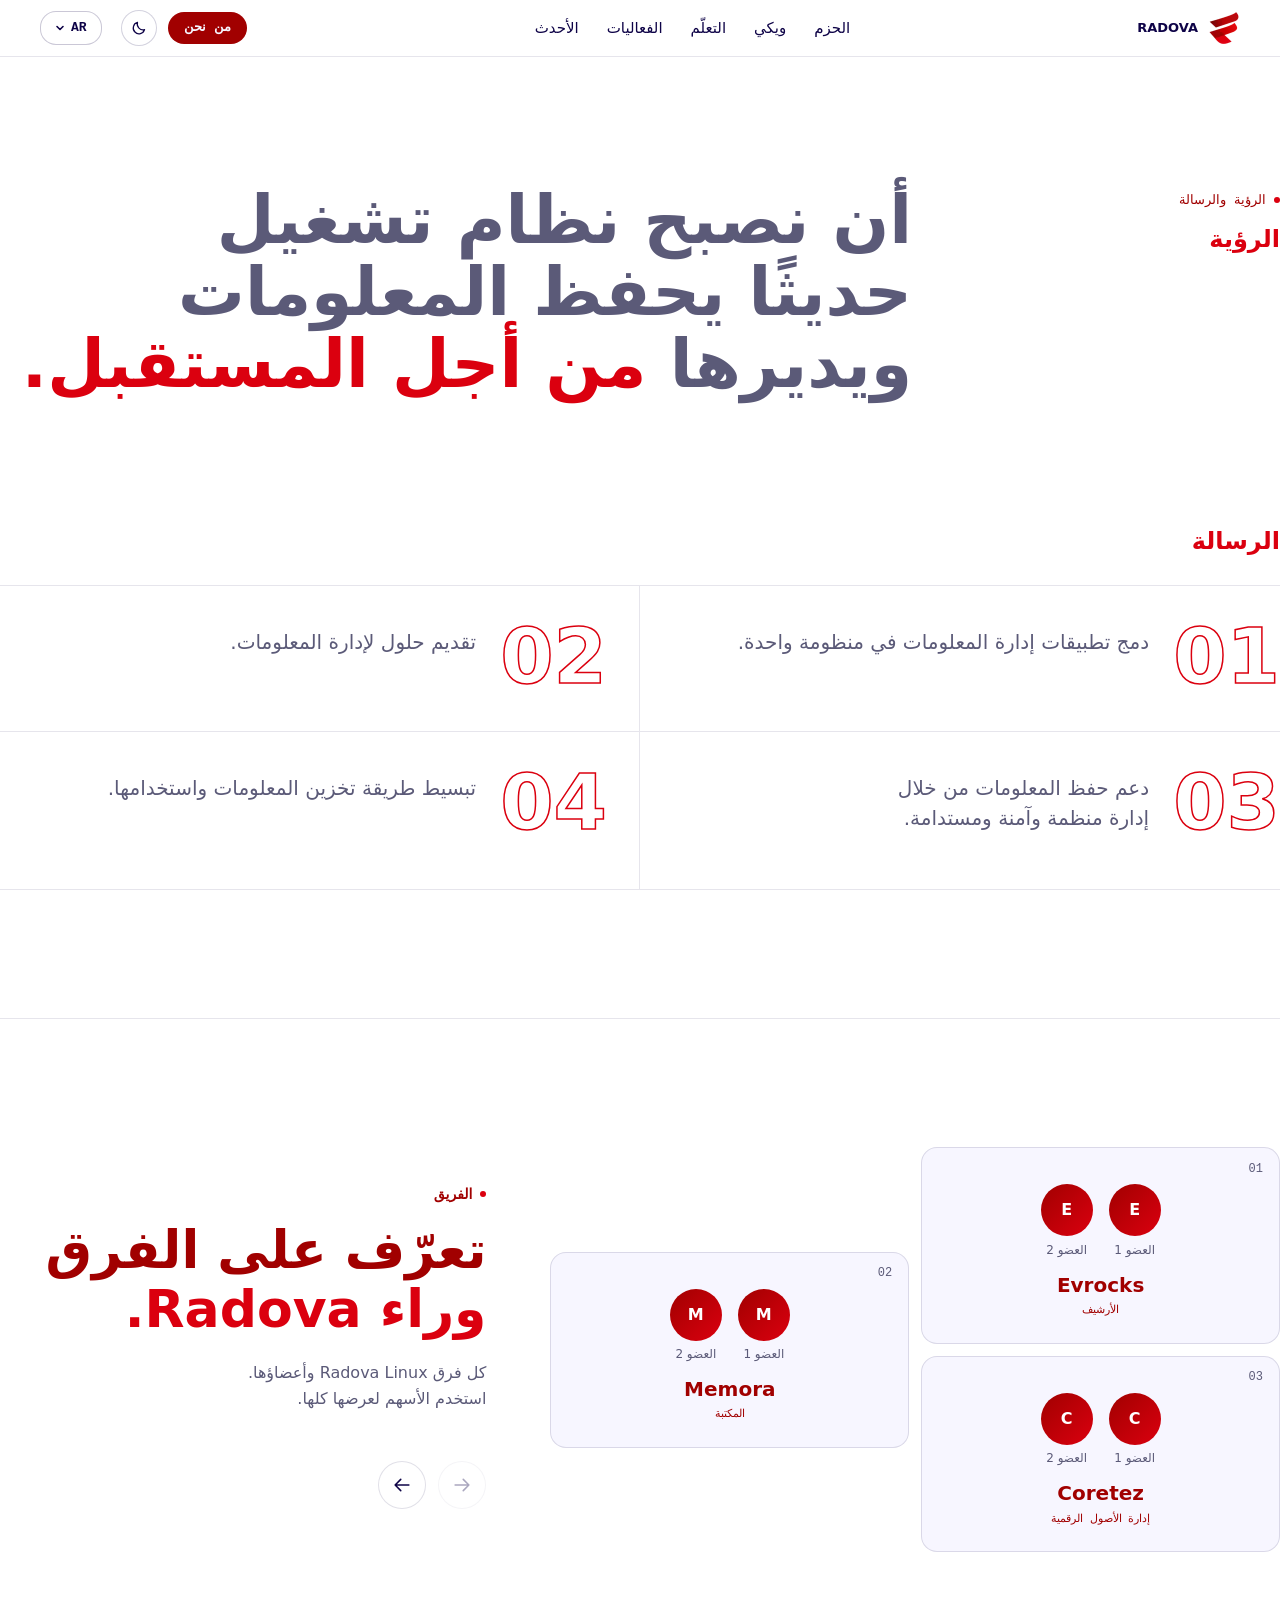
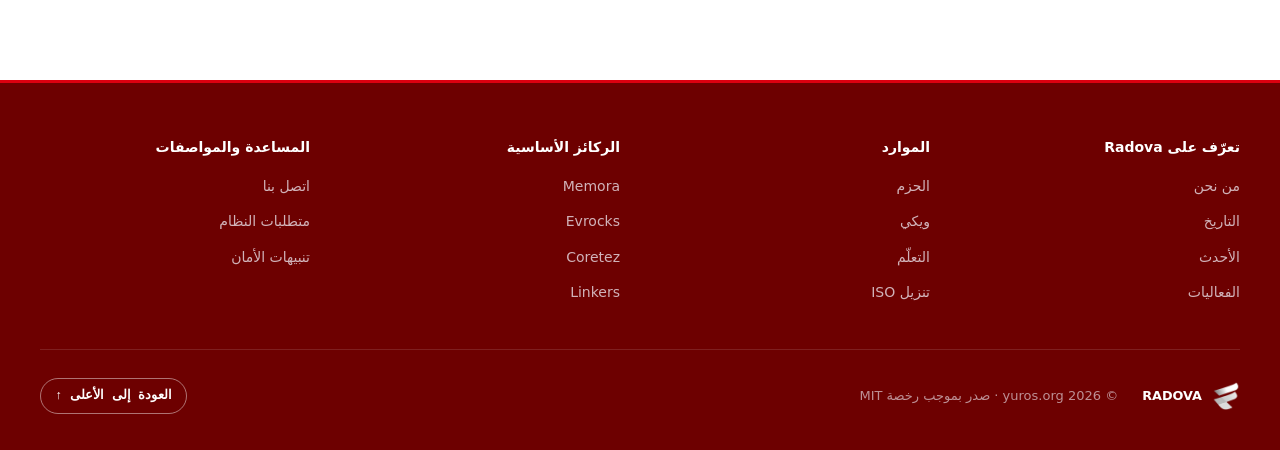
==== commit aea1f902: "UPDATE" ====
--- a/ar/index.html
+++ b/ar/index.html
@@ -11,7 +11,7 @@
   <link rel="icon" type="image/png" href="../assets/logo.png">
   <link rel="stylesheet" href="../assets/css/pico.min.css" media="print" onload="this.media='all'">
 <noscript><link rel="stylesheet" href="../assets/css/pico.min.css"></noscript>
-<style data-bundle>/*radova-pico-shield*/body>main{padding-block:0}section{margin-bottom:0}article{margin-bottom:0;padding:0;border-radius:0;background:transparent;box-shadow:none}button{background:none;border:0;padding:0;margin:0;color:inherit;font:inherit;box-shadow:none}:where(a:not([role=button])){text-decoration:none}:root{color-scheme:light;--white:#FFFFFF;--lavender:#F7F6FF;--navy:#0E0347;--red-900:#A10000;--red-700:#BB080B;--red:#DB000F;--red-gradient:linear-gradient(135deg,var(--red-900) 0%,var(--red) 100%);--text:var(--text-primary);--muted:rgba(14,3,71,0.70);--line:rgba(14,3,71,0.12);--accent:var(--red);--font-heading:"Lato",system-ui,-apple-system,sans-serif;--font-body:"Roboto Variable",system-ui,-apple-system,sans-serif;--font-mono:ui-monospace,SFMono-Regular,Menlo,Consolas,monospace;--wrap:1120px}@media (prefers-reduced-motion:no-preference){html{scroll-behavior:smooth}}body{margin:0;background:var(--surface-page);color:var(--text);font:400 1.0625rem/1.65 var(--font-body);-webkit-font-smoothing:antialiased}a{color:inherit}h1,h2,h3{font-family:var(--font-heading);font-weight:900;letter-spacing:-0.03em;line-height:1.05;margin:0;text-wrap:balance}p{margin:0;text-wrap:balance}:focus-visible{outline:2px solid currentColor;outline-offset:3px;border-radius:4px}.skip-link{position:absolute;inset-inline-start:1rem;top:-3rem;padding:0.5rem 1rem;background:var(--surface-page);color:var(--text-heading);border:1px solid var(--line);border-radius:6px;z-index:100}.skip-link:focus{top:1rem}.wrap{width:min(var(--container-max),100% - 2rem);margin-inline:auto}.ab-header .wrap{display:flex;align-items:center;justify-content:space-between;height:64px}.ab-hero{padding:clamp(3rem,8vw,5.5rem) 0 clamp(5rem,10vw,8rem);text-align:center}.eyebrow{display:inline-flex;align-items:center;gap:0.5rem;font:500 0.8125rem/1 var(--font-mono);color:var(--muted);letter-spacing:0.04em;text-transform:uppercase;margin-bottom:2rem}.eyebrow::before{content:"";width:6px;height:6px;border-radius:50%;background:var(--accent)}.ab-hero h1{font-size:clamp(2rem,10vw,6rem);margin-inline:auto}.ab-hero h1 span{display:block;color:var(--red)}.ab-hero .sub{max-width:38rem;margin:1.75rem auto 0;font-size:clamp(1.0625rem,2vw,1.25rem);color:var(--muted)}.ab-section{padding:clamp(4.5rem,10vw,8rem) 0;border-top:1px solid var(--line)}.ab-section:first-child{border-top:0}.ab-section h2{font-size:clamp(2rem,4.5vw,3.25rem);max-width:18ch}.ab-section h2 span{color:var(--accent)}.ab-section :is(h1,h2).eyebrow{font:500 0.8125rem/1 var(--font-mono);letter-spacing:0.04em;max-width:none}.split{display:grid;grid-template-columns:1fr 1fr;gap:clamp(2rem,6vw,5rem);align-items:start}.vm-grid{display:grid;grid-template-columns:1fr 3fr;gap:clamp(2rem,5vw,4rem);align-items:start}.vm-side{position:sticky;top:112px}.vm-side .eyebrow{margin-bottom:1.25rem}.vm-label{font:900 clamp(1.25rem,2vw,1.5rem)/1 var(--font-heading);color:var(--red)}.vm-vision{font:900 clamp(2rem,5.2vw,4.5rem)/1.08 var(--font-heading);letter-spacing:-0.035em;text-wrap:balance}.vm-vision em{font-style:normal;color:var(--red);white-space:nowrap}.vm-label-mission{margin-top:clamp(4.5rem,10vw,7rem)}.vm-missions{list-style:none;padding:0;margin:2rem 0 0;display:grid;grid-template-columns:repeat(2,1fr);border-top:1px solid var(--line)}.vm-missions li{display:grid;grid-template-columns:auto 1fr;gap:1.5rem;align-items:start;padding-block:2.25rem 2.5rem;padding-inline:0 2rem;border-bottom:1px solid var(--line)}.vm-missions li:nth-child(even){padding-inline-start:2rem;border-inline-start:1px solid var(--line)}.vm-num{font:900 clamp(3rem,6vw,5rem)/0.9 var(--font-heading);letter-spacing:-0.04em;color:transparent;-webkit-text-stroke:1.5px var(--red);transition:color 0.3s}.vm-missions li:hover .vm-num{color:var(--red)}.vm-missions p{font-size:clamp(1.0625rem,1.6vw,1.25rem);line-height:1.5;padding-top:0.35rem}@supports (animation-timeline:view()){@media (prefers-reduced-motion:no-preference){.vm-vision .w{display:inline-block;animation:lit linear both;animation-timeline:view();animation-range:entry 60% cover 45%}@keyframes lit{from{opacity:0.8}to{opacity:1}}}}.member-tip .avatar{width:44px;height:44px;font-size:1rem}.team{--team-gap:0.75rem;list-style:none;margin:0;padding:0;display:grid;grid-auto-flow:column dense;grid-template-rows:repeat(4,1fr);grid-auto-columns:calc((100% - var(--team-gap)) / 2);gap:var(--team-gap);overflow-x:auto;overscroll-behavior-x:contain;scroll-snap-type:x mandatory;scrollbar-width:none;counter-reset:t}.team::-webkit-scrollbar{display:none}.team .role{margin:0.35rem 0 0;font:500 0.6875rem/1.4 var(--font-mono);letter-spacing:0.06em;text-transform:uppercase;color:var(--text-heading)}.members{list-style:none;padding:0;margin:0;display:flex;flex-wrap:wrap;justify-content:flex-end;gap:0.5rem}.member{display:inline-flex;align-items:center;gap:0.6rem;max-width:100%;padding-block:0.3rem 0.3rem;padding-inline:0.3rem 0.9rem;border:1px solid var(--line);border-radius:999px;background:var(--surface-page);transition:border-color 0.3s}.avatar{flex:none;display:grid;place-items:center;width:36px;height:36px;border-radius:50%;overflow:hidden;background:var(--red-gradient);color:var(--white);font:900 0.8125rem/1 var(--font-heading)}.avatar img{width:100%;height:100%;object-fit:cover;display:block}.member-name{font-size:0.875rem;line-height:1.3;overflow-wrap:anywhere}.team .members{order:-1;justify-content:center;gap:0.75rem 1rem}.team .member{flex-direction:column;gap:0.4rem;padding:0;border:0;background:none}.team .avatar{width:52px;height:52px;font-size:1rem}.team .member-name{font-size:0.75rem;color:var(--muted)}@media (max-width:575px){.team{grid-template-rows:repeat(3,1fr);grid-auto-columns:100%}.team .members{order:0;justify-content:flex-start;gap:0.5rem 1rem}.team .member{flex-direction:row;gap:0.5rem}.team .avatar{width:32px;height:32px;font-size:0.75rem}.team .member-name{font-size:0.8125rem}}@media (min-width:1024px){.team{grid-column:1;grid-row:1 / 3}}.ab-footer .wrap{display:flex;justify-content:space-between;align-items:center;gap:1rem}@media (prefers-reduced-motion:no-preference){.ab-hero > .wrap > *{animation:rise 0.9s cubic-bezier(0.2,0.7,0.2,1) both}.ab-hero h1{animation-delay:0.08s}.ab-hero .sub{animation-delay:0.18s}}@media (max-width:1023px){.split{grid-template-columns:1fr}.vm-grid{grid-template-columns:1fr}.vm-side{position:static}.vm-missions{grid-template-columns:1fr}.vm-missions li,.vm-missions li:nth-child(even){padding:1.75rem 0;border-inline-start:0}}@font-face{font-family:"Lato Fallback";src:local("system-ui"),local("-apple-system"),local("Segoe UI"),sans-serif;size-adjust:99%}@font-face{font-family:"Roboto Fallback";src:local("system-ui"),local("-apple-system"),local("Segoe UI"),sans-serif;size-adjust:100%}:root{color-scheme:light;--font-heading:"Lato","Lato Fallback",system-ui,-apple-system,sans-serif;--font-body:"Roboto Variable","Roboto Fallback",system-ui,-apple-system,sans-serif;--font-mono:ui-monospace,SFMono-Regular,Menlo,Consolas,monospace;--red-900:#A10000;--red-700:#BB080B;--red-600:#DB000F;--red-500:#FF0000;--blue:#0035c6;--lavender:#F7F6FF;--white:#FFFFFF;--muted:#5b5a78;--line:rgba(14,3,71,0.10);--navy-gradient:linear-gradient(135deg,#0E0347 0%,#0E0347 55%,#0B2E8D 130%);--pad-x:max(1rem,calc((100% - 72rem) / 2));--pad-y:clamp(5rem,9vw,7.5rem);--ic-arrow-up-right:url("data:image/svg+xml,%3Csvg%20xmlns%3D%22http%3A%2F%2Fwww.w3.org%2F2000%2Fsvg%22%20viewBox%3D%220%200%20256%20256%22%20fill%3D%22currentColor%22%3E%3Cpath%20d%3D%22M200%2C64V168a8%2C8%2C0%2C0%2C1-16%2C0V83.31L69.66%2C197.66a8%2C8%2C0%2C0%2C1-11.32-11.32L172.69%2C72H88a8%2C8%2C0%2C0%2C1%2C0-16H192A8%2C8%2C0%2C0%2C1%2C200%2C64Z%22%2F%3E%3C%2Fsvg%3E");--ic-arrows-clockwise:url("data:image/svg+xml,%3Csvg%20xmlns%3D%22http%3A%2F%2Fwww.w3.org%2F2000%2Fsvg%22%20viewBox%3D%220%200%20256%20256%22%20fill%3D%22currentColor%22%3E%3Cpath%20d%3D%22M224%2C48V96a8%2C8%2C0%2C0%2C1-8%2C8H168a8%2C8%2C0%2C0%2C1%2C0-16h28.69L182.06%2C73.37a79.56%2C79.56%2C0%2C0%2C0-56.13-23.43h-.45A79.52%2C79.52%2C0%2C0%2C0%2C69.59%2C72.71%2C8%2C8%2C0%2C0%2C1%2C58.41%2C61.27a96%2C96%2C0%2C0%2C1%2C135%2C.79L208%2C76.69V48a8%2C8%2C0%2C0%2C1%2C16%2C0ZM186.41%2C183.29a80%2C80%2C0%2C0%2C1-112.47-.66L59.31%2C168H88a8%2C8%2C0%2C0%2C0%2C0-16H40a8%2C8%2C0%2C0%2C0-8%2C8v48a8%2C8%2C0%2C0%2C0%2C16%2C0V179.31l14.63%2C14.63A95.43%2C95.43%2C0%2C0%2C0%2C130%2C222.06h.53a95.36%2C95.36%2C0%2C0%2C0%2C67.07-27.33%2C8%2C8%2C0%2C0%2C0-11.18-11.44Z%22%2F%3E%3C%2Fsvg%3E");--ic-cpu:url("data:image/svg+xml,%3Csvg%20xmlns%3D%22http%3A%2F%2Fwww.w3.org%2F2000%2Fsvg%22%20viewBox%3D%220%200%20256%20256%22%20fill%3D%22currentColor%22%3E%3Cpath%20d%3D%22M152%2C96H104a8%2C8%2C0%2C0%2C0-8%2C8v48a8%2C8%2C0%2C0%2C0%2C8%2C8h48a8%2C8%2C0%2C0%2C0%2C8-8V104A8%2C8%2C0%2C0%2C0%2C152%2C96Zm-8%2C48H112V112h32Zm88%2C0H216V112h16a8%2C8%2C0%2C0%2C0%2C0-16H216V56a16%2C16%2C0%2C0%2C0-16-16H160V24a8%2C8%2C0%2C0%2C0-16%2C0V40H112V24a8%2C8%2C0%2C0%2C0-16%2C0V40H56A16%2C16%2C0%2C0%2C0%2C40%2C56V96H24a8%2C8%2C0%2C0%2C0%2C0%2C16H40v32H24a8%2C8%2C0%2C0%2C0%2C0%2C16H40v40a16%2C16%2C0%2C0%2C0%2C16%2C16H96v16a8%2C8%2C0%2C0%2C0%2C16%2C0V216h32v16a8%2C8%2C0%2C0%2C0%2C16%2C0V216h40a16%2C16%2C0%2C0%2C0%2C16-16V160h16a8%2C8%2C0%2C0%2C0%2C0-16Zm-32%2C56H56V56H200v95.87s0%2C.09%2C0%2C.13%2C0%2C.09%2C0%2C.13V200Z%22%2F%3E%3C%2Fsvg%3E");--ic-download-simple:url("data:image/svg+xml,%3Csvg%20xmlns%3D%22http%3A%2F%2Fwww.w3.org%2F2000%2Fsvg%22%20viewBox%3D%220%200%20256%20256%22%20fill%3D%22currentColor%22%3E%3Cpath%20d%3D%22M224%2C144v64a8%2C8%2C0%2C0%2C1-8%2C8H40a8%2C8%2C0%2C0%2C1-8-8V144a8%2C8%2C0%2C0%2C1%2C16%2C0v56H208V144a8%2C8%2C0%2C0%2C1%2C16%2C0Zm-101.66%2C5.66a8%2C8%2C0%2C0%2C0%2C11.32%2C0l40-40a8%2C8%2C0%2C0%2C0-11.32-11.32L136%2C124.69V32a8%2C8%2C0%2C0%2C0-16%2C0v92.69L93.66%2C98.34a8%2C8%2C0%2C0%2C0-11.32%2C11.32Z%22%2F%3E%3C%2Fsvg%3E");--ic-feather:url("data:image/svg+xml,%3Csvg%20xmlns%3D%22http%3A%2F%2Fwww.w3.org%2F2000%2Fsvg%22%20viewBox%3D%220%200%20256%20256%22%20fill%3D%22currentColor%22%3E%3Cpath%20d%3D%22M221.28%2C34.75a64%2C64%2C0%2C0%2C0-90.49%2C0L60.69%2C104A15.9%2C15.9%2C0%2C0%2C0%2C56%2C115.31v73.38L26.34%2C218.34a8%2C8%2C0%2C0%2C0%2C11.32%2C11.32L67.32%2C200H140.7A15.92%2C15.92%2C0%2C0%2C0%2C152%2C195.32l0%2C0%2C69.23-70A64%2C64%2C0%2C0%2C0%2C221.28%2C34.75ZM142.07%2C46.06A48%2C48%2C0%2C0%2C1%2C211.79%2C112H155.33l34.35-34.34a8%2C8%2C0%2C0%2C0-11.32-11.32L120%2C124.69V67.87ZM72%2C115.35l32-31.67v57l-32%2C32ZM140.7%2C184H83.32l56-56h56.74Z%22%2F%3E%3C%2Fsvg%3E");--ic-git-branch:url("data:image/svg+xml,%3Csvg%20xmlns%3D%22http%3A%2F%2Fwww.w3.org%2F2000%2Fsvg%22%20viewBox%3D%220%200%20256%20256%22%20fill%3D%22currentColor%22%3E%3Cpath%20d%3D%22M232%2C64a32%2C32%2C0%2C1%2C0-40%2C31v17a8%2C8%2C0%2C0%2C1-8%2C8H96a23.84%2C23.84%2C0%2C0%2C0-8%2C1.38V95a32%2C32%2C0%2C1%2C0-16%2C0v66a32%2C32%2C0%2C1%2C0%2C16%2C0V144a8%2C8%2C0%2C0%2C1%2C8-8h88a24%2C24%2C0%2C0%2C0%2C24-24V95A32.06%2C32.06%2C0%2C0%2C0%2C232%2C64ZM64%2C64A16%2C16%2C0%2C1%2C1%2C80%2C80%2C16%2C16%2C0%2C0%2C1%2C64%2C64ZM96%2C192a16%2C16%2C0%2C1%2C1-16-16A16%2C16%2C0%2C0%2C1%2C96%2C192ZM200%2C80a16%2C16%2C0%2C1%2C1%2C16-16A16%2C16%2C0%2C0%2C1%2C200%2C80Z%22%2F%3E%3C%2Fsvg%3E");--ic-hard-drives:url("data:image/svg+xml,%3Csvg%20xmlns%3D%22http%3A%2F%2Fwww.w3.org%2F2000%2Fsvg%22%20viewBox%3D%220%200%20256%20256%22%20fill%3D%22currentColor%22%3E%3Cpath%20d%3D%22M208%2C136H48a16%2C16%2C0%2C0%2C0-16%2C16v48a16%2C16%2C0%2C0%2C0%2C16%2C16H208a16%2C16%2C0%2C0%2C0%2C16-16V152A16%2C16%2C0%2C0%2C0%2C208%2C136Zm0%2C64H48V152H208v48Zm0-160H48A16%2C16%2C0%2C0%2C0%2C32%2C56v48a16%2C16%2C0%2C0%2C0%2C16%2C16H208a16%2C16%2C0%2C0%2C0%2C16-16V56A16%2C16%2C0%2C0%2C0%2C208%2C40Zm0%2C64H48V56H208v48ZM192%2C80a12%2C12%2C0%2C1%2C1-12-12A12%2C12%2C0%2C0%2C1%2C192%2C80Zm0%2C96a12%2C12%2C0%2C1%2C1-12-12A12%2C12%2C0%2C0%2C1%2C192%2C176Z%22%2F%3E%3C%2Fsvg%3E");--ic-lightning:url("data:image/svg+xml,%3Csvg%20xmlns%3D%22http%3A%2F%2Fwww.w3.org%2F2000%2Fsvg%22%20viewBox%3D%220%200%20256%20256%22%20fill%3D%22currentColor%22%3E%3Cpath%20d%3D%22M215.79%2C118.17a8%2C8%2C0%2C0%2C0-5-5.66L153.18%2C90.9l14.66-73.33a8%2C8%2C0%2C0%2C0-13.69-7l-112%2C120a8%2C8%2C0%2C0%2C0%2C3%2C13l57.63%2C21.61L88.16%2C238.43a8%2C8%2C0%2C0%2C0%2C13.69%2C7l112-120A8%2C8%2C0%2C0%2C0%2C215.79%2C118.17ZM109.37%2C214l10.47-52.38a8%2C8%2C0%2C0%2C0-5-9.06L62%2C132.71l84.62-90.66L136.16%2C94.43a8%2C8%2C0%2C0%2C0%2C5%2C9.06l52.8%2C19.8Z%22%2F%3E%3C%2Fsvg%3E");--ic-memory:url("data:image/svg+xml,%3Csvg%20xmlns%3D%22http%3A%2F%2Fwww.w3.org%2F2000%2Fsvg%22%20viewBox%3D%220%200%20256%20256%22%20fill%3D%22currentColor%22%3E%3Cpath%20d%3D%22M232%2C56H24A16%2C16%2C0%2C0%2C0%2C8%2C72V200a8%2C8%2C0%2C0%2C0%2C16%2C0V184H40v16a8%2C8%2C0%2C0%2C0%2C16%2C0V184H72v16a8%2C8%2C0%2C0%2C0%2C16%2C0V184h16v16a8%2C8%2C0%2C0%2C0%2C16%2C0V184h16v16a8%2C8%2C0%2C0%2C0%2C16%2C0V184h16v16a8%2C8%2C0%2C0%2C0%2C16%2C0V184h16v16a8%2C8%2C0%2C0%2C0%2C16%2C0V184h16v16a8%2C8%2C0%2C0%2C0%2C16%2C0V72A16%2C16%2C0%2C0%2C0%2C232%2C56ZM24%2C72H232v96H24Zm88%2C80a8%2C8%2C0%2C0%2C0%2C8-8V96a8%2C8%2C0%2C0%2C0-8-8H48a8%2C8%2C0%2C0%2C0-8%2C8v48a8%2C8%2C0%2C0%2C0%2C8%2C8ZM56%2C104h48v32H56Zm88%2C48h64a8%2C8%2C0%2C0%2C0%2C8-8V96a8%2C8%2C0%2C0%2C0-8-8H144a8%2C8%2C0%2C0%2C0-8%2C8v48A8%2C8%2C0%2C0%2C0%2C144%2C152Zm8-48h48v32H152Z%22%2F%3E%3C%2Fsvg%3E");--ic-monitor:url("data:image/svg+xml,%3Csvg%20xmlns%3D%22http%3A%2F%2Fwww.w3.org%2F2000%2Fsvg%22%20viewBox%3D%220%200%20256%20256%22%20fill%3D%22currentColor%22%3E%3Cpath%20d%3D%22M208%2C40H48A24%2C24%2C0%2C0%2C0%2C24%2C64V176a24%2C24%2C0%2C0%2C0%2C24%2C24H208a24%2C24%2C0%2C0%2C0%2C24-24V64A24%2C24%2C0%2C0%2C0%2C208%2C40Zm8%2C136a8%2C8%2C0%2C0%2C1-8%2C8H48a8%2C8%2C0%2C0%2C1-8-8V64a8%2C8%2C0%2C0%2C1%2C8-8H208a8%2C8%2C0%2C0%2C1%2C8%2C8Zm-48%2C48a8%2C8%2C0%2C0%2C1-8%2C8H96a8%2C8%2C0%2C0%2C1%2C0-16h64A8%2C8%2C0%2C0%2C1%2C168%2C224Z%22%2F%3E%3C%2Fsvg%3E");--ic-shield-check:url("data:image/svg+xml,%3Csvg%20xmlns%3D%22http%3A%2F%2Fwww.w3.org%2F2000%2Fsvg%22%20viewBox%3D%220%200%20256%20256%22%20fill%3D%22currentColor%22%3E%3Cpath%20d%3D%22M208%2C40H48A16%2C16%2C0%2C0%2C0%2C32%2C56v56c0%2C52.72%2C25.52%2C84.67%2C46.93%2C102.19%2C23.06%2C18.86%2C46%2C25.26%2C47%2C25.53a8%2C8%2C0%2C0%2C0%2C4.2%2C0c1-.27%2C23.91-6.67%2C47-25.53C198.48%2C196.67%2C224%2C164.72%2C224%2C112V56A16%2C16%2C0%2C0%2C0%2C208%2C40Zm0%2C72c0%2C37.07-13.66%2C67.16-40.6%2C89.42A129.3%2C129.3%2C0%2C0%2C1%2C128%2C223.62a128.25%2C128.25%2C0%2C0%2C1-38.92-21.81C61.82%2C179.51%2C48%2C149.3%2C48%2C112l0-56%2C160%2C0ZM82.34%2C141.66a8%2C8%2C0%2C0%2C1%2C11.32-11.32L112%2C148.69l50.34-50.35a8%2C8%2C0%2C0%2C1%2C11.32%2C11.32l-56%2C56a8%2C8%2C0%2C0%2C1-11.32%2C0Z%22%2F%3E%3C%2Fsvg%3E");--ic-stack:url("data:image/svg+xml,%3Csvg%20xmlns%3D%22http%3A%2F%2Fwww.w3.org%2F2000%2Fsvg%22%20viewBox%3D%220%200%20256%20256%22%20fill%3D%22currentColor%22%3E%3Cpath%20d%3D%22M230.91%2C172A8%2C8%2C0%2C0%2C1%2C228%2C182.91l-96%2C56a8%2C8%2C0%2C0%2C1-8.06%2C0l-96-56A8%2C8%2C0%2C0%2C1%2C36%2C169.09l92%2C53.65%2C92-53.65A8%2C8%2C0%2C0%2C1%2C230.91%2C172ZM220%2C121.09l-92%2C53.65L36%2C121.09A8%2C8%2C0%2C0%2C0%2C28%2C134.91l96%2C56a8%2C8%2C0%2C0%2C0%2C8.06%2C0l96-56A8%2C8%2C0%2C1%2C0%2C220%2C121.09ZM24%2C80a8%2C8%2C0%2C0%2C1%2C4-6.91l96-56a8%2C8%2C0%2C0%2C1%2C8.06%2C0l96%2C56a8%2C8%2C0%2C0%2C1%2C0%2C13.82l-96%2C56a8%2C8%2C0%2C0%2C1-8.06%2C0l-96-56A8%2C8%2C0%2C0%2C1%2C24%2C80Zm23.88%2C0L128%2C126.74%2C208.12%2C80%2C128%2C33.26Z%22%2F%3E%3C%2Fsvg%3E");--ic-terminal-window:url("data:image/svg+xml,%3Csvg%20xmlns%3D%22http%3A%2F%2Fwww.w3.org%2F2000%2Fsvg%22%20viewBox%3D%220%200%20256%20256%22%20fill%3D%22currentColor%22%3E%3Cpath%20d%3D%22M128%2C128a8%2C8%2C0%2C0%2C1-3%2C6.25l-40%2C32a8%2C8%2C0%2C1%2C1-10-12.5L107.19%2C128%2C75%2C102.25a8%2C8%2C0%2C1%2C1%2C10-12.5l40%2C32A8%2C8%2C0%2C0%2C1%2C128%2C128Zm48%2C24H136a8%2C8%2C0%2C0%2C0%2C0%2C16h40a8%2C8%2C0%2C0%2C0%2C0-16Zm56-96V200a16%2C16%2C0%2C0%2C1-16%2C16H40a16%2C16%2C0%2C0%2C1-16-16V56A16%2C16%2C0%2C0%2C1%2C40%2C40H216A16%2C16%2C0%2C0%2C1%2C232%2C56ZM216%2C200V56H40V200H216Z%22%2F%3E%3C%2Fsvg%3E");--ic-arrow-red:url("data:image/svg+xml,%3Csvg%20fill%3D%22%23DB000F%22%20xmlns%3D%22http%3A%2F%2Fwww.w3.org%2F2000%2Fsvg%22%20viewBox%3D%220%200%20256%20256%22%3E%3Cpath%20d%3D%22M200%2C64V168a8%2C8%2C0%2C0%2C1-16%2C0V83.31L69.66%2C197.66a8%2C8%2C0%2C0%2C1-11.32-11.32L172.69%2C72H88a8%2C8%2C0%2C0%2C1%2C0-16H192A8%2C8%2C0%2C0%2C1%2C200%2C64Z%22%2F%3E%3C%2Fsvg%3E");--ic-download-red:url("data:image/svg+xml,%3Csvg%20fill%3D%22%23DB000F%22%20xmlns%3D%22http%3A%2F%2Fwww.w3.org%2F2000%2Fsvg%22%20viewBox%3D%220%200%20256%20256%22%3E%3Cpath%20d%3D%22M224%2C144v64a8%2C8%2C0%2C0%2C1-8%2C8H40a8%2C8%2C0%2C0%2C1-8-8V144a8%2C8%2C0%2C0%2C1%2C16%2C0v56H208V144a8%2C8%2C0%2C0%2C1%2C16%2C0Zm-101.66%2C5.66a8%2C8%2C0%2C0%2C0%2C11.32%2C0l40-40a8%2C8%2C0%2C0%2C0-11.32-11.32L136%2C124.69V32a8%2C8%2C0%2C0%2C0-16%2C0v92.69L93.66%2C98.34a8%2C8%2C0%2C0%2C0-11.32%2C11.32Z%22%2F%3E%3C%2Fsvg%3E");--ic-arrow-white:url("data:image/svg+xml,%3Csvg%20fill%3D%22%23FFFFFF%22%20xmlns%3D%22http%3A%2F%2Fwww.w3.org%2F2000%2Fsvg%22%20viewBox%3D%220%200%20256%20256%22%3E%3Cpath%20d%3D%22M200%2C64V168a8%2C8%2C0%2C0%2C1-16%2C0V83.31L69.66%2C197.66a8%2C8%2C0%2C0%2C1-11.32-11.32L172.69%2C72H88a8%2C8%2C0%2C0%2C1%2C0-16H192A8%2C8%2C0%2C0%2C1%2C200%2C64Z%22%2F%3E%3C%2Fsvg%3E");--ic-stack-white:url("data:image/svg+xml,%3Csvg%20fill%3D%22%23FFFFFF%22%20xmlns%3D%22http%3A%2F%2Fwww.w3.org%2F2000%2Fsvg%22%20viewBox%3D%220%200%20256%20256%22%3E%3Cpath%20d%3D%22M230.91%2C172A8%2C8%2C0%2C0%2C1%2C228%2C182.91l-96%2C56a8%2C8%2C0%2C0%2C1-8.06%2C0l-96-56A8%2C8%2C0%2C0%2C1%2C36%2C169.09l92%2C53.65%2C92-53.65A8%2C8%2C0%2C0%2C1%2C230.91%2C172ZM220%2C121.09l-92%2C53.65L36%2C121.09A8%2C8%2C0%2C0%2C0%2C28%2C134.91l96%2C56a8%2C8%2C0%2C0%2C0%2C8.06%2C0l96-56A8%2C8%2C0%2C1%2C0%2C220%2C121.09ZM24%2C80a8%2C8%2C0%2C0%2C1%2C4-6.91l96-56a8%2C8%2C0%2C0%2C1%2C8.06%2C0l96%2C56a8%2C8%2C0%2C0%2C1%2C0%2C13.82l-96%2C56a8%2C8%2C0%2C0%2C1-8.06%2C0l-96-56A8%2C8%2C0%2C0%2C1%2C24%2C80Zm23.88%2C0L128%2C126.74%2C208.12%2C80%2C128%2C33.26Z%22%2F%3E%3C%2Fsvg%3E")}*,*::before,*::after{box-sizing:border-box}html{max-width:100%;overflow-x:clip;background-color:var(--surface-page);color-scheme:light;scroll-behavior:smooth}body{max-width:100%;overflow-x:clip;margin:0;padding:0;background-color:var(--surface-page);color:var(--text-heading);font-family:var(--font-body);font-size:16px;line-height:1.6;-webkit-font-smoothing:antialiased}body > main,main{margin:0;padding:0;counter-reset:section-counter}ul,ol,dl,li,dt,dd,figure,pre,blockquote{margin:0;padding:0;list-style:none}li::marker{content:none}p,h1,h2,h3,h4,dt,dd,td,th,code,a,span,div,article{min-width:0;overflow-wrap:anywhere}h1,h2,h3,h4,h5,h6{font-family:var(--font-heading);color:var(--text-heading);margin:0 0 1rem;text-wrap:balance}h1{font-size:clamp(2.25rem,5vw,56px);font-weight:900;line-height:1.1;letter-spacing:-0.02em}h2{font-size:clamp(2rem,4vw,48px);font-weight:900;line-height:1.15;letter-spacing:-0.015em}h3{font-size:clamp(1.25rem,2.2vw,24px);font-weight:700;line-height:1.25}h1 span,h2 span{color:var(--text-heading)}p{font-family:var(--font-body);font-size:16px;line-height:1.65;color:var(--muted);margin:0 0 1rem}.lead{font-size:clamp(1.125rem,1.8vw,20px);line-height:1.6;color:var(--muted)}.eyebrow{font-family:var(--font-body);font-size:14px;font-weight:700;text-transform:uppercase;letter-spacing:0.08em;color:var(--text-heading);margin:0 0 0.65rem}pre{overflow-x:auto;max-width:100%;background:transparent;border:0}code{background:transparent;padding:0;color:inherit;font-size:13.5px}a{color:var(--text-heading);text-decoration:underline;text-underline-offset:0.2em;transition:color 200ms cubic-bezier(.2,.7,.2,1)}a:hover{color:var(--red-700)}:focus-visible{outline:2px solid var(--red-600);outline-offset:3px}.skip-link{position:absolute;top:-4rem;inset-inline-start:1rem;z-index:100;padding:0.5rem 1rem;background:var(--red-900);color:var(--white);border-radius:999px;font-weight:600;text-decoration:none}.skip-link:focus{top:0.75rem}main > section{position:relative;padding-block:var(--pad-y);scroll-margin-top:5rem}section[data-label]{counter-increment:section-counter}section[data-label]::before{content:"// " attr(data-label);display:block;font-family:var(--font-mono);font-size:14px;font-weight:600;text-transform:uppercase;letter-spacing:0.08em;color:var(--muted);margin-bottom:1.5rem;grid-column:1 / -1}section[data-label]::after{content:"(" counter(section-counter,decimal-leading-zero) ")";position:absolute;top:var(--pad-y);inset-inline-end:var(--pad-x);font-family:var(--font-mono);font-size:14px;font-weight:600;color:var(--muted);pointer-events:none}body > header.site-header,.site-header{position:sticky;top:0;z-index:100;width:100%;min-height:48px;padding-block:0.65rem;display:flex;align-items:center;justify-content:space-between;gap:1.25rem;background:rgba(255,255,255,0.82);-webkit-backdrop-filter:blur(16px) saturate(180%);backdrop-filter:blur(16px) saturate(180%);border-bottom:1px solid var(--line)}@supports not (backdrop-filter:blur(1px)){.site-header{background:var(--surface-page)}}.brand-lockup{display:inline-flex;align-items:center;gap:0.625rem;text-decoration:none}.brand-name{font-family:var(--font-heading);font-weight:900;font-size:0.8rem;letter-spacing:0.02em;text-transform:uppercase;color:var(--text-heading)}.brand-lockup-light .brand-name{color:var(--white)}.nav-list{display:flex;align-items:center;gap:1.75rem;flex-wrap:wrap}.nav-list a{font-family:var(--font-body);font-size:15px;font-weight:500;color:var(--text-heading);text-decoration:none;transition:color 200ms cubic-bezier(.2,.7,.2,1)}.nav-list a:hover{color:var(--red-600)}.btn{display:inline-flex;align-items:center;justify-content:center;height:48px;padding-inline:1.5rem;border-radius:9999px;font-family:var(--font-body);font-size:16px;font-weight:500;line-height:1;white-space:nowrap;border:1.5px solid transparent;transition:transform 200ms cubic-bezier(.2,.7,.2,1),background-color 200ms cubic-bezier(.2,.7,.2,1),border-color 200ms cubic-bezier(.2,.7,.2,1),color 200ms cubic-bezier(.2,.7,.2,1),box-shadow 200ms cubic-bezier(.2,.7,.2,1)}.btn:active{transform:scale(0.98)}.btn-lg{height:52px;padding-inline:1.5rem;font-size:16px;font-weight:600}.btn-navy{background-color:var(--red-900);border-color:var(--red-900);color:var(--white)}.btn-navy:hover{background-color:var(--blue);border-color:var(--blue);color:var(--white)}.btn-primary{background-color:var(--red-600);border-color:var(--red-600);color:var(--white);box-shadow:0 4px 16px rgba(219,0,15,0.24)}.btn-primary:hover{background-color:var(--red-700);border-color:var(--red-700);color:var(--white)}.btn-primary:active{background-color:var(--red-900);border-color:var(--red-900)}.btn-arrow,.btn-arrow-red{padding-inline:1.5rem 0.625rem;gap:0.75rem}.btn-arrow::after,.btn-arrow-red::after{content:"";display:inline-block;width:32px;height:32px;border-radius:50%;flex-shrink:0;transition:transform 200ms cubic-bezier(.2,.7,.2,1)}.btn-arrow::after{background:var(--surface-page) var(--ic-arrow-red) center / 18px 18px no-repeat}.btn-arrow:hover::after,.btn-arrow-red:hover::after{transform:translateX(10px)}.hero{background:radial-gradient(45% 50% at 82% 18%,rgba(219,0,15,0.10),transparent 70%),radial-gradient(35% 40% at 15% 30%,rgba(14,3,71,0.04),transparent 70%),#FFFFFF;padding-top:clamp(1rem,2vw,1.75rem);padding-bottom:clamp(3.5rem,7vw,5.5rem);border-bottom:1px solid var(--line)}.hero-spec-strip{border-top:1px solid var(--line);border-bottom:1px solid var(--line);padding-block:0.5rem;margin-bottom:clamp(1.5rem,3vw,2.5rem);display:flex;justify-content:space-between;align-items:center;flex-wrap:wrap;gap:1rem}.hero-spec-strip::after{content:attr(data-sys);font-family:var(--font-mono);font-size:12px;color:var(--muted);text-transform:uppercase;letter-spacing:0.08em}.hero-chip{display:inline-flex;align-items:center;gap:0.5rem;padding:0.35rem 0.9rem;border-radius:999px;border:1px solid rgba(219,0,15,0.25);background:rgba(219,0,15,0.04);color:var(--text-heading);font-size:13px;font-weight:700;margin:0}.hero-chip::before{content:"";width:8px;height:8px;border-radius:50%;background:var(--red-600)}.hero-split{display:flex;flex-direction:column;gap:2rem}@media (min-width:56rem){.hero-split{display:grid;grid-template-columns:repeat(12,1fr);gap:clamp(2rem,4vw,3.5rem);align-items:start}.hero-split-left{grid-column:1 / 6}.hero-split-right{grid-column:6 / 13;border-inline-start:1px solid var(--red-600);padding-inline-start:clamp(1.5rem,2.5vw,2.5rem)}}.hero-split-right h1{font-family:var(--font-heading);font-size:clamp(1.5rem,5.5vw,3rem);font-weight:900;line-height:1.05;letter-spacing:-0.03em;color:var(--text-heading);margin:0;margin-bottom:1.75rem;text-transform:capitalize}.hero-split-left h1 span{color:var(--red-600)}.hero-lead{font-size:1.125rem;line-height:1.7;color:var(--muted);margin-bottom:2rem}.workbench-grid{display:flex;flex-direction:column;gap:1.5rem}@media (min-width:52rem){.workbench-grid{display:grid;grid-template-columns:1.2fr 0.8fr;gap:0;align-items:center}}.swiss-ledger{display:grid;grid-template-columns:1fr;border-top:2px solid var(--red-900);border-bottom:1px solid var(--line)}@media (min-width:42rem){.swiss-ledger{grid-template-columns:repeat(2,1fr)}}main #manifesto .swiss-ledger article.ledger-item,.ledger-item{margin:0;border-radius:0;background:transparent;box-shadow:none;border:0;padding-block:1.75rem 1.75rem;padding-inline:0 1.5rem;position:relative}@media (max-width:41.99rem){main #manifesto .swiss-ledger article.ledger-item:not(:first-child),.ledger-item:not(:first-child){border-top:1px solid var(--line)}}@media (min-width:42rem){main #manifesto .swiss-ledger article.ledger-item:nth-child(2n),.ledger-item:nth-child(2n){border-inline-start:1px solid var(--line);padding-inline-start:1.75rem;padding-inline-end:0}main #manifesto .swiss-ledger article.ledger-item:nth-child(n+3),.ledger-item:nth-child(n+3){border-top:1px solid var(--line)}}.ledger-item h3{font-family:var(--font-heading);font-size:1.25rem;font-weight:900;color:var(--text-heading);line-height:1.3;margin-bottom:0.5rem}.ledger-item h3::before{content:attr(data-index);font-family:var(--font-mono);font-size:12px;font-weight:700;color:var(--red-600);display:block;margin-bottom:0.4rem;letter-spacing:0.05em}.ledger-item:nth-child(1) h3::before{content:"01 /"}.ledger-item:nth-child(2) h3::before{content:"02 /"}.ledger-item:nth-child(3) h3::before{content:"03 /"}.ledger-item:nth-child(4) h3::before{content:"04 /"}.ledger-item p{font-size:1rem;line-height:1.6;color:var(--muted);margin:0;text-align:start}@media (prefers-reduced-motion:reduce){html{scroll-behavior:auto}main > section{scroll-margin-top:0}}.navbar{margin-inline-start:auto}.nav-links{list-style:none;margin:0;padding:0;display:flex}.nav-links li{list-style:none;margin:0;padding:0}.dropdown{position:relative;display:inline-block}nav.navbar li :where(a,[role="link"]){margin:0}.dropdown-content{position:absolute;top:calc(100% + 18px);inset-inline-end:0;inset-inline-start:auto;transform:translateY(-6px);background:var(--surface-page);min-width:250px;max-width:calc(100vw - 32px);border-radius:16px;box-shadow:0 16px 15px rgba(0,0,0,0.08);z-index:999;opacity:0;visibility:hidden;transition:opacity 0.25s ease,transform 0.25s ease,visibility 0.25s ease}.dropdown-content::before{content:'';position:absolute;top:-22px;inset-inline-start:0;inset-inline-end:0;height:22px;background:transparent}.dropdown-content.active,.btn-navy.active ~ .dropdown-content,.dropdown:hover .dropdown-content,.dropdown:focus-within .dropdown-content{opacity:1;visibility:visible;transform:translateY(0)}.dropdown-content a,.dropdown-content button.d-content-back{display:flex;justify-content:space-between;align-items:center;gap:1rem;width:100%;margin:0;padding:1.2rem 1.5rem;background:transparent;color:#A3A3A3;font-family:var(--font-heading);font-weight:700;font-size:13px;text-transform:uppercase;letter-spacing:1px;text-decoration:none;text-align:start;border:none;border-bottom:1px solid #F0F0F0;border-radius:0;cursor:pointer;transition:opacity 0.2s ease,transform 0.2s ease;white-space:nowrap}.dropdown-content :last-child{border-bottom:none}.dropdown-content a:hover,.dropdown-content a:focus,.dropdown-content button.d-content-back:hover,.dropdown-content button.d-content-back:focus{background-color:#db000f;color:var(--white);border-color:#DB000F}.dropdown-content button.d-content-back{color:var(--text-heading)}.dropdown-content button.d-content-back:hover,.dropdown-content button.d-content-back:focus{border-radius:0 0 16px 16px}.menu-arrow{position:absolute;top:100%;inset-inline-end:20px;inset-inline-start:auto;transform:none;width:0;height:0;border-inline-start:10px solid transparent;border-inline-end:10px solid transparent;border-bottom:10px solid #A3A3A3;z-index:1000;display:none;margin-top:8px}.btn-navy.active + .menu-arrow,.dropdown:hover .menu-arrow,.dropdown:focus-within .menu-arrow{display:block}.btn-navy{background-color:var(--red-900);border:none;color:#f7f6ff;font-family:var(--font-mono);font-weight:700;font-size:13px;text-transform:uppercase;padding:0.5rem 1rem;cursor:pointer;border-radius:16px;transition:opacity 0.2s ease,transform 0.2s ease;display:inline-block;text-decoration:none;line-height:normal}.btn-navy:hover{background-color:rgba(14,3,71,0.05);color:var(--text-heading)}.btn-navy.active{background-color:var(--red-900);color:var(--white)}.nav-toggle{display:none;flex-direction:column;justify-content:center;align-items:center;gap:5px;width:38px;height:38px;padding:0;margin:0;margin-inline-start:auto;background:transparent;border:1px solid var(--line);border-radius:10px;cursor:pointer;transition:background-color 0.2s ease,border-color 0.2s ease}.nav-toggle:hover{background-color:rgba(14,3,71,0.05);border-color:var(--red-900)}.nav-toggle span{display:block;width:18px;height:2px;background-color:var(--red-900);border-radius:2px;transition:transform 0.25s ease,opacity 0.2s ease}.nav-toggle[aria-expanded="true"] span:nth-child(1){transform:translateY(7px) rotate(45deg)}.nav-toggle[aria-expanded="true"] span:nth-child(2){opacity:0}.nav-toggle[aria-expanded="true"] span:nth-child(3){transform:translateY(-7px) rotate(-45deg)}@media (min-width:768px){.header-menu{display:flex;align-items:center;flex:1;gap:2.9rem}.header-menu > nav:first-child{margin-inline:auto}.header-menu .navbar{margin-inline-start:0}}@media (max-width:767px){.nav-toggle{display:inline-flex;position:relative;z-index:1002}.header-menu{display:none;position:fixed;inset:0;top:58px;z-index:999;flex-direction:column;align-items:stretch;justify-content:flex-start;width:100%;height:calc(100dvh - 58px);margin-inline-start:0;padding:0.75rem var(--pad-x) 2rem;background:var(--surface-page);border-top:1px solid var(--line);overflow-y:auto;gap:0.125rem}.header-menu.is-open{display:flex}.header-menu nav,.header-menu ul,.header-menu li{display:block;width:100%;margin:0;padding:0}.nav-list,.dropdown-content{display:flex !important;flex-direction:column;align-items:stretch;gap:0.125rem}.navbar{margin:0;padding:0;border-top:none}.navbar .btn-navy,.dropdown-content button.d-content-back,.menu-arrow,.dropdown:hover .menu-arrow,.dropdown:focus-within .menu-arrow{display:none}.dropdown-content{position:static;opacity:1;visibility:visible;transform:none;min-width:100%;max-width:100%;border:none;border-radius:0;box-shadow:none;background:transparent}.nav-list a,.dropdown-content a{display:flex;align-items:center;justify-content:flex-start;width:100%;margin:0;padding:0.55rem 0.75rem;color:var(--text-heading);font-family:var(--font-body);font-size:15.5px;font-weight:700;line-height:1.3;text-transform:none;letter-spacing:0;border:none;border-radius:10px;box-sizing:border-box}.nav-list a:hover,.nav-list a:focus,.dropdown-content a:hover,.dropdown-content a:focus{background-color:rgba(219,0,15,0.08);color:var(--red-600);border-radius:10px}}button.btn-lang{margin:0;width:auto;flex-shrink:0;display:inline-flex;align-items:center;justify-content:center;background-color:var(--surface-page);border:1.5px solid rgba(14,3,71,0.22);color:#0E0347;font-family:var(--font-mono);font-weight:700;font-size:13px;text-transform:uppercase;padding:0.5rem 0.9rem;border-radius:16px;cursor:pointer;line-height:normal;transition:border-color 0.2s ease,color 0.2s ease,background-color 0.2s ease}button.btn-lang:hover{border-color:var(--red-900);color:var(--text-heading);background-color:var(--surface-subtle)}@media (max-width:767px){button.btn-lang{margin-inline-start:auto;padding:0.45rem 0.75rem;position:relative;z-index:1002}.nav-toggle{margin-inline-start:0}}button.btn-theme{display:inline-flex;align-items:center;justify-content:center;width:36px;height:36px;min-height:36px;margin:0;margin-inline-start:auto;padding:0;border-radius:999px;border:1.5px solid rgba(14,3,71,0.18);background:#ffffff;color:#0E0347;cursor:pointer;flex-shrink:0;transition:border-color 160ms ease,color 160ms ease,background-color 160ms ease,transform 140ms ease}@media (min-width:768px){button.btn-theme{margin-inline-start:0}}button.btn-theme:hover{border-color:#DB000F;color:#DB000F;background:#F7F6FF}button.btn-theme:active{transform:scale(0.96)}:root[data-theme="dark"]{color-scheme:dark;--muted:#C4C0D4;--line:rgba(196,192,212,0.18)}:root[data-theme="dark"] body{background-color:#0B0711;color:#FFFFFF}:root[data-theme="dark"] .site-header{background:rgba(11,7,17,0.88);border-bottom-color:rgba(196,192,212,0.16)}:root[data-theme="dark"] .brand-name,:root[data-theme="dark"] .nav-list a{color:#FFFFFF}:root[data-theme="dark"] .nav-toggle span{background-color:#FFFFFF}:root[data-theme="dark"] .dropdown-content{background-color:#150B52;border-color:rgba(196,192,212,0.22)}:root[data-theme="dark"] .dropdown-content a,:root[data-theme="dark"] .dropdown-content button.d-content-back{color:#FFFFFF}:root[data-theme="dark"] button.btn-theme,:root[data-theme="dark"] button.btn-lang{background-color:#150B52;border-color:rgba(196,192,212,0.28);color:#F7F6FF}:root[data-theme="dark"] button.btn-theme:hover,:root[data-theme="dark"] button.btn-lang:hover{border-color:#DB000F;color:#FFFFFF;background-color:#0E0347}@media (max-width:767px){:root[data-theme="dark"] .header-menu{background-color:#0B0711}}.visually-hidden{position:absolute;width:1px;height:1px;overflow:hidden;clip-path:inset(50%);white-space:nowrap}:root{--red-900:#A10000;--red-700:#BB080B;--red-600:#DB000F;--red-500:#FF0000;--navy-950:#0B0711;--navy-900:#0E0347;--navy-800:#150B52;--blue:#0035C6;--lavender:#F7F6FF;--white:#FFFFFF;--surface-page:#FFFFFF;--surface-card:#FFFFFF;--surface-subtle:#F7F6FF;--surface-dock:#F0EFFC;--surface-header:rgba(255,255,255,0.82);--text-primary:#0E0347;--text-heading:#A10000;--text-muted:#5B5A78;--text-accent:#DB000F;--border-line:rgba(14,3,71,0.10);--border-card:rgba(14,3,71,0.12);--font-heading:"Lato",system-ui,-apple-system,sans-serif;--font-mono:ui-monospace,SFMono-Regular,Menlo,Consolas,monospace;--container-max:100%}:root[data-theme="dark"]{--surface-page:#0B0711;--surface-card:#150B52;--surface-subtle:#150B52;--surface-dock:#0E0347;--surface-header:rgba(11,7,17,0.88);--text-primary:#FFFFFF;--text-heading:#FFFFFF;--text-muted:#C4C0D4;--border-line:rgba(196,192,212,0.18);--border-card:rgba(196,192,212,0.16)}html{font-size:100%}@media (min-width:576px){:root{--container-max:510px}html{font-size:106.25%}}@media (min-width:768px){:root{--container-max:880px}html{font-size:112.5%}}@media (min-width:1024px){:root{--container-max:1040px}html{font-size:118.75%}}@media (min-width:1280px){:root{--container-max:1200px}html{font-size:125%}}@media (min-width:1536px){:root{--container-max:1450px}html{font-size:131.25%}}body{font-size:1rem;line-height:1.6}.site-header{position:sticky;top:0;z-index:100;min-height:48px;padding-block:0.65rem;gap:1.25rem;background:var(--surface-header);-webkit-backdrop-filter:blur(16px) saturate(180%);backdrop-filter:blur(16px) saturate(180%);border-bottom:1px solid var(--border-line)}:root .site-header{background:var(--surface-header);border-bottom-color:var(--border-line)}:root[data-theme="dark"] .site-header{border-bottom-color:var(--border-line)}.site-header .brand-name{font-family:var(--font-heading);font-size:0.8rem;font-weight:900;letter-spacing:0.02em;text-transform:uppercase;color:var(--text-primary)}.site-header .nav-list a{font-size:15px;font-weight:500;color:var(--text-primary)}.site-header .nav-list a[aria-current="page"]{font-weight:700}:root:not([data-theme="dark"]) .dropdown-content a{color:#0E0347}#about-menu-btn.btn-navy{border-radius:16px;font-size:13px}@media (min-width:768px){.site-header .dropdown-content{top:calc(100% + 18px);min-width:250px;border-radius:16px}}button.btn-theme{width:36px;height:36px;min-width:36px;padding:0;border-radius:999px}button.btn-lang{border-radius:16px;font-size:13px}@media (max-width:767px){.nav-toggle{width:38px;height:38px}.header-menu.is-open{top:58px;height:calc(100dvh - 58px)}}.btn-primary,.button{display:inline-flex;align-items:center;justify-content:center;height:48px;padding:0 1.5rem;border-radius:9999px}.btn-primary,.button:not([class*="--outline"]){background:var(--red-600);border-color:var(--red-600);color:#FFFFFF;box-shadow:0 4px 16px rgba(219,0,15,0.24)}.hero-chip,.chip{border-radius:999px;padding:0.35rem 0.9rem;font-size:13px;border:1px solid rgba(219,0,15,0.25);background:rgba(219,0,15,0.04)}*,*::before,*::after{transition-property:opacity,transform !important}:root{--pad-x:max(1rem,calc((100% - var(--container-max)) / 2))}.lang-menu{position:relative;flex-shrink:0}.lang-menu button.btn-lang{margin:0;gap:0.375rem}.lang-menu button.btn-lang svg{transition:transform 0.2s ease}.lang-menu button.btn-lang[aria-expanded="true"] svg{transform:rotate(180deg)}.lang-menu .lang-list{position:absolute;top:calc(100% + 0.5rem);inset-inline-end:0;z-index:1003;display:block;min-width:11rem;margin:0;padding:0.375rem;list-style:none;background:var(--surface-card);border:1px solid var(--border-card);border-radius:16px;box-shadow:0 12px 30px rgba(14,3,71,0.12)}.lang-menu .lang-list[hidden]{display:none}.lang-menu .lang-list li{margin:0;padding:0;list-style:none}.lang-menu .lang-list a{display:block;width:100%;margin:0;padding:0.55rem 0.75rem;border:0;border-radius:10px;background:none;color:var(--text-primary);text-decoration:none;font:inherit;font-size:14px;font-weight:500;line-height:1.4;text-align:start;cursor:pointer}.lang-menu .lang-list a:hover,.lang-menu .lang-list a:focus-visible{background:var(--surface-subtle)}.lang-menu .lang-list a[aria-current="true"]{color:var(--text-heading);font-weight:700}.lang-menu .lang-list a[aria-current="true"]::after{content:"\2713" / "";float:inline-end;color:var(--text-accent)}@media (max-width:767px){.lang-menu{z-index:1002}}[dir="rtl"] :is(.btn-arrow,.btn-arrow-red,.button--arrow)::after{transform:scaleX(-1)}[dir="rtl"] :is(.btn-arrow,.btn-arrow-red):hover::after{transform:translateX(-10px) scaleX(-1)}[dir="rtl"] *{letter-spacing:normal !important}h1,h2,h3,h4,h5,h6,.eyebrow,.vm-label{overflow-wrap:normal;word-break:normal}@media (min-width:768px){.dropdown::after{content:"-";color:transparent;position:absolute;top:100%;inset-inline-end:0;width:250px;height:24px;display:none}.dropdown:hover::after,.dropdown:focus-within::after{display:block}}@media (min-width:768px){body>header.site-header,.site-header{gap:clamp(0.5rem,1.2vw,20px)}.site-header .header-menu{gap:clamp(0.75rem,2vw,46px)}.site-header .nav-list{flex-wrap:nowrap!important;gap:clamp(0.65rem,1.6vw,28px)}.site-header .brand-lockup,.site-header .nav-list a,.site-header .btn-navy,.site-header button.btn-lang{white-space:nowrap;flex-shrink:0}}main>section{width:100%;padding-inline:var(--pad-x)}.site-footer{width:100%;padding-inline:max(var(--pad-x,1rem),calc((100% - var(--container-max,1200px)) / 2));box-sizing:border-box}.site-footer nav,.site-footer .footer-col{display:block}.site-footer .footer-links,.site-footer nav ul{display:flex;flex-direction:column;align-items:flex-start;margin:0;padding:0;list-style:none}.site-footer .footer-links li,.site-footer nav li{margin:0;padding:0;list-style:none}:root{--container-max:100%;--pad-x:max(1rem,calc((100% - var(--container-max)) / 2))}@media (min-width:576px){:root{--container-max:540px}}@media (min-width:768px){:root{--container-max:min(92vw,920px)}}@media (min-width:1024px){:root{--container-max:min(94vw,1080px)}}@media (min-width:1280px){:root{--container-max:1200px}}@media (min-width:1536px){:root{--container-max:1450px}}body>footer.site-footer,.site-footer{padding-block:56px 36px;padding-inline:max(var(--pad-x,1rem),calc((100% - var(--container-max,1200px)) / 2))}.site-footer .footer-grid{gap:36px 32px;padding-bottom:44px}@media (min-width:1024px){.site-footer .footer-grid{gap:40px}}@media (min-width:1536px){.site-footer .footer-grid{gap:48px}}.site-footer .footer-heading{font-size:14px;line-height:1.25;margin:0 0 16px}.site-footer .footer-links{gap:10px}.site-footer .footer-links a{font-size:14px;line-height:1.4}.site-footer .footer-bottom{gap:20px;padding-top:28px}.site-footer .footer-brand-bar{gap:12px 24px}.site-footer .footer-copy{font-size:13px}.site-footer .footer-top{font-size:12.5px;padding:7px 14px}/*about-theme-sync*/html,:root{--pico-font-size:100%!important;font-size:100%!important}:root{--navy:#0E0347;--red:#DB000F;--red-gradient:linear-gradient(135deg,#A10000 0%,#DB000F 100%);--text:var(--text-primary)}body{background-color:var(--surface-page,#FFFFFF);color:var(--text-primary,#0E0347);font-family:var(--font-body);font-size:16px;line-height:1.6}:root[data-theme="dark"] body{background-color:#0B0711;color:#FFFFFF}:root[data-theme="dark"]{--text:#FFFFFF;--muted:#C4C0D4}h1,h2,h3,h4,h5,h6{font-family:var(--font-heading);color:var(--text-heading,#A10000)}:root[data-theme="dark"] h1,:root[data-theme="dark"] h2,:root[data-theme="dark"] h3,:root[data-theme="dark"] h4{color:#FFFFFF}.hero-lead,.ledger-item p,form label{color:var(--text-muted,#5B5A78)}:root[data-theme="dark"] .hero-lead,:root[data-theme="dark"] .ledger-item p,:root[data-theme="dark"] form label{color:#C4C0D4}.ledger-item p{text-align:start}[dir="rtl"] .ledger-item p{text-align:right}.form-input::placeholder{color:var(--text-muted,#5B5A78);opacity:1}:root[data-theme="dark"] .form-input::placeholder{color:#C4C0D4;opacity:1}#submit-btn.btn-primary{background-color:#DB000F;border-color:#DB000F;color:#FFFFFF}#submit-btn.btn-primary:hover{background-color:#BB080B;border-color:#BB080B;color:#FFFFFF}:root[data-theme="dark"] .lang-menu .lang-list{background:#150B52;border-color:rgba(196,192,212,0.22)}:root[data-theme="dark"] .lang-menu .lang-list a{color:#FFFFFF}:root[data-theme="dark"] .lang-menu .lang-list a[aria-current="true"]{color:#FF6B74}html{scroll-padding-block-start:5.5rem}body>header.site-header,.site-header{margin:0;padding-block:10px;padding-inline:max(16px,calc((100% - var(--container-max,var(--radova-max-width,100%))) / 2));gap:20px;min-height:58px;box-sizing:border-box}.site-header .brand-lockup{display:inline-flex;align-items:center;gap:10px;margin:0;padding:0;text-decoration:none;flex-shrink:0}.site-header .brand-name{font-family:"Lato",system-ui,-apple-system,sans-serif;font-size:13px;font-weight:900;line-height:1.2;letter-spacing:0.02em;text-transform:uppercase;color:#0E0347}.site-header .nav-list,.site-header ul.nav-list{display:flex;align-items:center;gap:28px;margin:0;padding:0;list-style:none}.site-header .nav-list li{margin:0;padding:0;list-style:none}.site-header .nav-list a{display:inline-flex;align-items:center;padding:6px 0;margin:0;font-family:"Roboto Variable",system-ui,-apple-system,sans-serif;font-size:15px;font-weight:500;line-height:1.2;color:#0E0347;text-decoration:none}.site-header .nav-list a[aria-current="page"]{font-weight:700}.site-header button{margin:0}.site-header .btn-theme{width:36px;height:36px;padding:0;display:inline-flex;align-items:center;justify-content:center;flex-shrink:0}.site-header .btn-navy,.site-header #about-menu-btn.btn-navy{display:inline-flex;align-items:center;justify-content:center;gap:6px;margin:0;font-family:ui-monospace,SFMono-Regular,Menlo,Consolas,monospace;font-size:13px;font-weight:700;line-height:1.2;text-transform:uppercase;padding:8px 16px;border-radius:16px;background-color:#A10000;color:#F7F6FF}.site-header button.btn-lang{display:inline-flex;align-items:center;justify-content:center;margin:0;font-family:ui-monospace,SFMono-Regular,Menlo,Consolas,monospace;font-size:13px;font-weight:700;line-height:1.2;text-transform:uppercase;padding:8px 14px;border-radius:16px;color:#0E0347}@media (min-width:768px){.site-header .header-menu{display:flex;align-items:center;flex:1;gap:46px;margin:0;margin-inline-start:0}.site-header .header-menu>nav:first-child{margin-inline:auto}.site-header .navbar{margin:0;margin-inline-start:0}}:root[data-theme="dark"] .site-header .brand-name,:root[data-theme="dark"] .site-header .nav-list a{color:#FFFFFF}:root[data-theme="dark"] .site-header .btn-navy,:root[data-theme="dark"] .site-header #about-menu-btn.btn-navy,:root[data-theme="dark"] .site-header button.btn-lang{background-color:#150B52;color:#FFFFFF;border-color:rgba(196,192,212,0.28)}@media (max-width:767px){.site-header .nav-list{flex-direction:column;align-items:stretch;gap:6px}.site-header button.btn-lang{padding:7px 12px}.site-header .nav-list a{font-size:15.5px;font-weight:700;padding:9px 12px;min-height:44px}}@media (prefers-reduced-motion:reduce){*,*::before,*::after{animation-duration:0.01ms!important;animation-iteration-count:1!important;transition-duration:0.01ms!important;scroll-behavior:auto!important}}</style>
+<style data-bundle>/*radova-pico-shield*/body>main{padding-block:0}section{margin-bottom:0}article{margin-bottom:0;padding:0;border-radius:0;background:transparent;box-shadow:none}button{background:none;border:0;padding:0;margin:0;color:inherit;font:inherit;box-shadow:none}:where(a:not([role=button])){text-decoration:none}:root{color-scheme:light;--white:#FFFFFF;--lavender:#F7F6FF;--navy:#0E0347;--red-900:#A10000;--red-700:#BB080B;--red:#DB000F;--red-gradient:linear-gradient(135deg,var(--red-900) 0%,var(--red) 100%);--text:var(--text-primary);--muted:rgba(14,3,71,0.70);--line:rgba(14,3,71,0.12);--accent:var(--red);--font-heading:"Lato",system-ui,-apple-system,sans-serif;--font-body:"Roboto Variable",system-ui,-apple-system,sans-serif;--font-mono:ui-monospace,SFMono-Regular,Menlo,Consolas,monospace;--wrap:1120px}@media (prefers-reduced-motion:no-preference){html{scroll-behavior:smooth}}body{margin:0;background:var(--surface-page);color:var(--text);font:400 1.0625rem/1.65 var(--font-body);-webkit-font-smoothing:antialiased}a{color:inherit}h1,h2,h3{font-family:var(--font-heading);font-weight:900;letter-spacing:-0.03em;line-height:1.05;margin:0;text-wrap:balance}p{margin:0;text-wrap:balance}:focus-visible{outline:2px solid currentColor;outline-offset:3px;border-radius:4px}.skip-link{position:absolute;inset-inline-start:1rem;top:-3rem;padding:0.5rem 1rem;background:var(--surface-page);color:var(--text-heading);border:1px solid var(--line);border-radius:6px;z-index:100}.skip-link:focus{top:1rem}.wrap{width:min(var(--container-max),100% - 2rem);margin-inline:auto}.ab-header .wrap{display:flex;align-items:center;justify-content:space-between;height:64px}.ab-hero{padding:clamp(3rem,8vw,5.5rem) 0 clamp(5rem,10vw,8rem);text-align:center}.eyebrow{display:inline-flex;align-items:center;gap:0.5rem;font:500 0.8125rem/1 var(--font-mono);color:var(--muted);letter-spacing:0.04em;text-transform:uppercase;margin-bottom:2rem}.eyebrow::before{content:"";width:6px;height:6px;border-radius:50%;background:var(--accent)}.ab-hero h1{font-size:clamp(2rem,10vw,6rem);margin-inline:auto}.ab-hero h1 span{display:block;color:var(--red)}.ab-hero .sub{max-width:38rem;margin:1.75rem auto 0;font-size:clamp(1.0625rem,2vw,1.25rem);color:var(--muted)}.ab-section{padding:clamp(4.5rem,10vw,8rem) 0;border-top:1px solid var(--line)}.ab-section:first-child{border-top:0}.ab-section h2{font-size:clamp(2rem,4.5vw,3.25rem);max-width:18ch}.ab-section h2 span{color:var(--accent)}.ab-section :is(h1,h2).eyebrow{font:500 0.8125rem/1 var(--font-mono);letter-spacing:0.04em;max-width:none}.split{display:grid;grid-template-columns:1fr 1fr;gap:clamp(2rem,6vw,5rem);align-items:start}.vm-grid{display:grid;grid-template-columns:1fr 3fr;gap:clamp(2rem,5vw,4rem);align-items:start}.vm-side{position:sticky;top:112px}.vm-side .eyebrow{margin-bottom:1.25rem}.vm-label{font:900 clamp(1.25rem,2vw,1.5rem)/1 var(--font-heading);color:var(--red)}.vm-vision{font:900 clamp(2rem,5.2vw,4.5rem)/1.08 var(--font-heading);letter-spacing:-0.035em;text-wrap:balance}.vm-vision em{font-style:normal;color:var(--red);white-space:nowrap}.vm-label-mission{margin-top:clamp(4.5rem,10vw,7rem)}.vm-missions{list-style:none;padding:0;margin:2rem 0 0;display:grid;grid-template-columns:repeat(2,1fr);border-top:1px solid var(--line)}.vm-missions li{display:grid;grid-template-columns:auto 1fr;gap:1.5rem;align-items:start;padding-block:2.25rem 2.5rem;padding-inline:0 2rem;border-bottom:1px solid var(--line)}.vm-missions li:nth-child(even){padding-inline-start:2rem;border-inline-start:1px solid var(--line)}.vm-num{font:900 clamp(3rem,6vw,5rem)/0.9 var(--font-heading);letter-spacing:-0.04em;color:transparent;-webkit-text-stroke:1.5px var(--red);transition:color 0.3s}.vm-missions li:hover .vm-num{color:var(--red)}.vm-missions p{font-size:clamp(1.0625rem,1.6vw,1.25rem);line-height:1.5;padding-top:0.35rem}@supports (animation-timeline:view()){@media (prefers-reduced-motion:no-preference){.vm-vision .w{display:inline-block;animation:lit linear both;animation-timeline:view();animation-range:entry 60% cover 45%}@keyframes lit{from{opacity:0.8}to{opacity:1}}}}.member-tip .avatar{width:44px;height:44px;font-size:1rem}.team{--team-gap:0.75rem;list-style:none;margin:0;padding:0;display:grid;grid-auto-flow:column dense;grid-template-rows:repeat(4,1fr);grid-auto-columns:calc((100% - var(--team-gap)) / 2);gap:var(--team-gap);overflow-x:auto;overscroll-behavior-x:contain;scroll-snap-type:x mandatory;scrollbar-width:none;counter-reset:t}.team::-webkit-scrollbar{display:none}.team .role{margin:0.35rem 0 0;font:500 0.6875rem/1.4 var(--font-mono);letter-spacing:0.06em;text-transform:uppercase;color:var(--text-heading)}.members{list-style:none;padding:0;margin:0;display:flex;flex-wrap:wrap;justify-content:flex-end;gap:0.5rem}.member{display:inline-flex;align-items:center;gap:0.6rem;max-width:100%;padding-block:0.3rem 0.3rem;padding-inline:0.3rem 0.9rem;border:1px solid var(--line);border-radius:999px;background:var(--surface-page);transition:border-color 0.3s}.avatar{flex:none;display:grid;place-items:center;width:36px;height:36px;border-radius:50%;overflow:hidden;background:var(--red-gradient);color:var(--white);font:900 0.8125rem/1 var(--font-heading)}.avatar img{width:100%;height:100%;object-fit:cover;display:block}.member-name{font-size:0.875rem;line-height:1.3;overflow-wrap:anywhere}.team .members{order:-1;justify-content:center;gap:0.75rem 1rem}.team .member{flex-direction:column;gap:0.4rem;padding:0;border:0;background:none}.team .avatar{width:52px;height:52px;font-size:1rem}.team .member-name{font-size:0.75rem;color:var(--muted)}@media (max-width:575px){.team{grid-template-rows:repeat(3,1fr);grid-auto-columns:100%}.team .members{order:0;justify-content:flex-start;gap:0.5rem 1rem}.team .member{flex-direction:row;gap:0.5rem}.team .avatar{width:32px;height:32px;font-size:0.75rem}.team .member-name{font-size:0.8125rem}}@media (min-width:1024px){.team{grid-column:1;grid-row:1 / 3}}.ab-footer .wrap{display:flex;justify-content:space-between;align-items:center;gap:1rem}@media (prefers-reduced-motion:no-preference){.ab-hero > .wrap > *{animation:rise 0.9s cubic-bezier(0.2,0.7,0.2,1) both}.ab-hero h1{animation-delay:0.08s}.ab-hero .sub{animation-delay:0.18s}}@media (max-width:1023px){.split{grid-template-columns:1fr}.vm-grid{grid-template-columns:1fr}.vm-side{position:static}.vm-missions{grid-template-columns:1fr}.vm-missions li,.vm-missions li:nth-child(even){padding:1.75rem 0;border-inline-start:0}}@font-face{font-family:"Lato Fallback";src:local("system-ui"),local("-apple-system"),local("Segoe UI"),sans-serif;size-adjust:99%}@font-face{font-family:"Roboto Fallback";src:local("system-ui"),local("-apple-system"),local("Segoe UI"),sans-serif;size-adjust:100%}:root{color-scheme:light;--font-heading:"Lato","Lato Fallback",system-ui,-apple-system,sans-serif;--font-body:"Roboto Variable","Roboto Fallback",system-ui,-apple-system,sans-serif;--font-mono:ui-monospace,SFMono-Regular,Menlo,Consolas,monospace;--red-900:#A10000;--red-700:#BB080B;--red-600:#DB000F;--red-500:#FF0000;--blue:#0035c6;--lavender:#F7F6FF;--white:#FFFFFF;--muted:#5b5a78;--line:rgba(14,3,71,0.10);--navy-gradient:linear-gradient(135deg,#0E0347 0%,#0E0347 55%,#0B2E8D 130%);--pad-x:max(1rem,calc((100% - 72rem) / 2));--pad-y:clamp(5rem,9vw,7.5rem);--ic-arrow-up-right:url("data:image/svg+xml,%3Csvg%20xmlns%3D%22http%3A%2F%2Fwww.w3.org%2F2000%2Fsvg%22%20viewBox%3D%220%200%20256%20256%22%20fill%3D%22currentColor%22%3E%3Cpath%20d%3D%22M200%2C64V168a8%2C8%2C0%2C0%2C1-16%2C0V83.31L69.66%2C197.66a8%2C8%2C0%2C0%2C1-11.32-11.32L172.69%2C72H88a8%2C8%2C0%2C0%2C1%2C0-16H192A8%2C8%2C0%2C0%2C1%2C200%2C64Z%22%2F%3E%3C%2Fsvg%3E");--ic-arrows-clockwise:url("data:image/svg+xml,%3Csvg%20xmlns%3D%22http%3A%2F%2Fwww.w3.org%2F2000%2Fsvg%22%20viewBox%3D%220%200%20256%20256%22%20fill%3D%22currentColor%22%3E%3Cpath%20d%3D%22M224%2C48V96a8%2C8%2C0%2C0%2C1-8%2C8H168a8%2C8%2C0%2C0%2C1%2C0-16h28.69L182.06%2C73.37a79.56%2C79.56%2C0%2C0%2C0-56.13-23.43h-.45A79.52%2C79.52%2C0%2C0%2C0%2C69.59%2C72.71%2C8%2C8%2C0%2C0%2C1%2C58.41%2C61.27a96%2C96%2C0%2C0%2C1%2C135%2C.79L208%2C76.69V48a8%2C8%2C0%2C0%2C1%2C16%2C0ZM186.41%2C183.29a80%2C80%2C0%2C0%2C1-112.47-.66L59.31%2C168H88a8%2C8%2C0%2C0%2C0%2C0-16H40a8%2C8%2C0%2C0%2C0-8%2C8v48a8%2C8%2C0%2C0%2C0%2C16%2C0V179.31l14.63%2C14.63A95.43%2C95.43%2C0%2C0%2C0%2C130%2C222.06h.53a95.36%2C95.36%2C0%2C0%2C0%2C67.07-27.33%2C8%2C8%2C0%2C0%2C0-11.18-11.44Z%22%2F%3E%3C%2Fsvg%3E");--ic-cpu:url("data:image/svg+xml,%3Csvg%20xmlns%3D%22http%3A%2F%2Fwww.w3.org%2F2000%2Fsvg%22%20viewBox%3D%220%200%20256%20256%22%20fill%3D%22currentColor%22%3E%3Cpath%20d%3D%22M152%2C96H104a8%2C8%2C0%2C0%2C0-8%2C8v48a8%2C8%2C0%2C0%2C0%2C8%2C8h48a8%2C8%2C0%2C0%2C0%2C8-8V104A8%2C8%2C0%2C0%2C0%2C152%2C96Zm-8%2C48H112V112h32Zm88%2C0H216V112h16a8%2C8%2C0%2C0%2C0%2C0-16H216V56a16%2C16%2C0%2C0%2C0-16-16H160V24a8%2C8%2C0%2C0%2C0-16%2C0V40H112V24a8%2C8%2C0%2C0%2C0-16%2C0V40H56A16%2C16%2C0%2C0%2C0%2C40%2C56V96H24a8%2C8%2C0%2C0%2C0%2C0%2C16H40v32H24a8%2C8%2C0%2C0%2C0%2C0%2C16H40v40a16%2C16%2C0%2C0%2C0%2C16%2C16H96v16a8%2C8%2C0%2C0%2C0%2C16%2C0V216h32v16a8%2C8%2C0%2C0%2C0%2C16%2C0V216h40a16%2C16%2C0%2C0%2C0%2C16-16V160h16a8%2C8%2C0%2C0%2C0%2C0-16Zm-32%2C56H56V56H200v95.87s0%2C.09%2C0%2C.13%2C0%2C.09%2C0%2C.13V200Z%22%2F%3E%3C%2Fsvg%3E");--ic-download-simple:url("data:image/svg+xml,%3Csvg%20xmlns%3D%22http%3A%2F%2Fwww.w3.org%2F2000%2Fsvg%22%20viewBox%3D%220%200%20256%20256%22%20fill%3D%22currentColor%22%3E%3Cpath%20d%3D%22M224%2C144v64a8%2C8%2C0%2C0%2C1-8%2C8H40a8%2C8%2C0%2C0%2C1-8-8V144a8%2C8%2C0%2C0%2C1%2C16%2C0v56H208V144a8%2C8%2C0%2C0%2C1%2C16%2C0Zm-101.66%2C5.66a8%2C8%2C0%2C0%2C0%2C11.32%2C0l40-40a8%2C8%2C0%2C0%2C0-11.32-11.32L136%2C124.69V32a8%2C8%2C0%2C0%2C0-16%2C0v92.69L93.66%2C98.34a8%2C8%2C0%2C0%2C0-11.32%2C11.32Z%22%2F%3E%3C%2Fsvg%3E");--ic-feather:url("data:image/svg+xml,%3Csvg%20xmlns%3D%22http%3A%2F%2Fwww.w3.org%2F2000%2Fsvg%22%20viewBox%3D%220%200%20256%20256%22%20fill%3D%22currentColor%22%3E%3Cpath%20d%3D%22M221.28%2C34.75a64%2C64%2C0%2C0%2C0-90.49%2C0L60.69%2C104A15.9%2C15.9%2C0%2C0%2C0%2C56%2C115.31v73.38L26.34%2C218.34a8%2C8%2C0%2C0%2C0%2C11.32%2C11.32L67.32%2C200H140.7A15.92%2C15.92%2C0%2C0%2C0%2C152%2C195.32l0%2C0%2C69.23-70A64%2C64%2C0%2C0%2C0%2C221.28%2C34.75ZM142.07%2C46.06A48%2C48%2C0%2C0%2C1%2C211.79%2C112H155.33l34.35-34.34a8%2C8%2C0%2C0%2C0-11.32-11.32L120%2C124.69V67.87ZM72%2C115.35l32-31.67v57l-32%2C32ZM140.7%2C184H83.32l56-56h56.74Z%22%2F%3E%3C%2Fsvg%3E");--ic-git-branch:url("data:image/svg+xml,%3Csvg%20xmlns%3D%22http%3A%2F%2Fwww.w3.org%2F2000%2Fsvg%22%20viewBox%3D%220%200%20256%20256%22%20fill%3D%22currentColor%22%3E%3Cpath%20d%3D%22M232%2C64a32%2C32%2C0%2C1%2C0-40%2C31v17a8%2C8%2C0%2C0%2C1-8%2C8H96a23.84%2C23.84%2C0%2C0%2C0-8%2C1.38V95a32%2C32%2C0%2C1%2C0-16%2C0v66a32%2C32%2C0%2C1%2C0%2C16%2C0V144a8%2C8%2C0%2C0%2C1%2C8-8h88a24%2C24%2C0%2C0%2C0%2C24-24V95A32.06%2C32.06%2C0%2C0%2C0%2C232%2C64ZM64%2C64A16%2C16%2C0%2C1%2C1%2C80%2C80%2C16%2C16%2C0%2C0%2C1%2C64%2C64ZM96%2C192a16%2C16%2C0%2C1%2C1-16-16A16%2C16%2C0%2C0%2C1%2C96%2C192ZM200%2C80a16%2C16%2C0%2C1%2C1%2C16-16A16%2C16%2C0%2C0%2C1%2C200%2C80Z%22%2F%3E%3C%2Fsvg%3E");--ic-hard-drives:url("data:image/svg+xml,%3Csvg%20xmlns%3D%22http%3A%2F%2Fwww.w3.org%2F2000%2Fsvg%22%20viewBox%3D%220%200%20256%20256%22%20fill%3D%22currentColor%22%3E%3Cpath%20d%3D%22M208%2C136H48a16%2C16%2C0%2C0%2C0-16%2C16v48a16%2C16%2C0%2C0%2C0%2C16%2C16H208a16%2C16%2C0%2C0%2C0%2C16-16V152A16%2C16%2C0%2C0%2C0%2C208%2C136Zm0%2C64H48V152H208v48Zm0-160H48A16%2C16%2C0%2C0%2C0%2C32%2C56v48a16%2C16%2C0%2C0%2C0%2C16%2C16H208a16%2C16%2C0%2C0%2C0%2C16-16V56A16%2C16%2C0%2C0%2C0%2C208%2C40Zm0%2C64H48V56H208v48ZM192%2C80a12%2C12%2C0%2C1%2C1-12-12A12%2C12%2C0%2C0%2C1%2C192%2C80Zm0%2C96a12%2C12%2C0%2C1%2C1-12-12A12%2C12%2C0%2C0%2C1%2C192%2C176Z%22%2F%3E%3C%2Fsvg%3E");--ic-lightning:url("data:image/svg+xml,%3Csvg%20xmlns%3D%22http%3A%2F%2Fwww.w3.org%2F2000%2Fsvg%22%20viewBox%3D%220%200%20256%20256%22%20fill%3D%22currentColor%22%3E%3Cpath%20d%3D%22M215.79%2C118.17a8%2C8%2C0%2C0%2C0-5-5.66L153.18%2C90.9l14.66-73.33a8%2C8%2C0%2C0%2C0-13.69-7l-112%2C120a8%2C8%2C0%2C0%2C0%2C3%2C13l57.63%2C21.61L88.16%2C238.43a8%2C8%2C0%2C0%2C0%2C13.69%2C7l112-120A8%2C8%2C0%2C0%2C0%2C215.79%2C118.17ZM109.37%2C214l10.47-52.38a8%2C8%2C0%2C0%2C0-5-9.06L62%2C132.71l84.62-90.66L136.16%2C94.43a8%2C8%2C0%2C0%2C0%2C5%2C9.06l52.8%2C19.8Z%22%2F%3E%3C%2Fsvg%3E");--ic-memory:url("data:image/svg+xml,%3Csvg%20xmlns%3D%22http%3A%2F%2Fwww.w3.org%2F2000%2Fsvg%22%20viewBox%3D%220%200%20256%20256%22%20fill%3D%22currentColor%22%3E%3Cpath%20d%3D%22M232%2C56H24A16%2C16%2C0%2C0%2C0%2C8%2C72V200a8%2C8%2C0%2C0%2C0%2C16%2C0V184H40v16a8%2C8%2C0%2C0%2C0%2C16%2C0V184H72v16a8%2C8%2C0%2C0%2C0%2C16%2C0V184h16v16a8%2C8%2C0%2C0%2C0%2C16%2C0V184h16v16a8%2C8%2C0%2C0%2C0%2C16%2C0V184h16v16a8%2C8%2C0%2C0%2C0%2C16%2C0V184h16v16a8%2C8%2C0%2C0%2C0%2C16%2C0V184h16v16a8%2C8%2C0%2C0%2C0%2C16%2C0V72A16%2C16%2C0%2C0%2C0%2C232%2C56ZM24%2C72H232v96H24Zm88%2C80a8%2C8%2C0%2C0%2C0%2C8-8V96a8%2C8%2C0%2C0%2C0-8-8H48a8%2C8%2C0%2C0%2C0-8%2C8v48a8%2C8%2C0%2C0%2C0%2C8%2C8ZM56%2C104h48v32H56Zm88%2C48h64a8%2C8%2C0%2C0%2C0%2C8-8V96a8%2C8%2C0%2C0%2C0-8-8H144a8%2C8%2C0%2C0%2C0-8%2C8v48A8%2C8%2C0%2C0%2C0%2C144%2C152Zm8-48h48v32H152Z%22%2F%3E%3C%2Fsvg%3E");--ic-monitor:url("data:image/svg+xml,%3Csvg%20xmlns%3D%22http%3A%2F%2Fwww.w3.org%2F2000%2Fsvg%22%20viewBox%3D%220%200%20256%20256%22%20fill%3D%22currentColor%22%3E%3Cpath%20d%3D%22M208%2C40H48A24%2C24%2C0%2C0%2C0%2C24%2C64V176a24%2C24%2C0%2C0%2C0%2C24%2C24H208a24%2C24%2C0%2C0%2C0%2C24-24V64A24%2C24%2C0%2C0%2C0%2C208%2C40Zm8%2C136a8%2C8%2C0%2C0%2C1-8%2C8H48a8%2C8%2C0%2C0%2C1-8-8V64a8%2C8%2C0%2C0%2C1%2C8-8H208a8%2C8%2C0%2C0%2C1%2C8%2C8Zm-48%2C48a8%2C8%2C0%2C0%2C1-8%2C8H96a8%2C8%2C0%2C0%2C1%2C0-16h64A8%2C8%2C0%2C0%2C1%2C168%2C224Z%22%2F%3E%3C%2Fsvg%3E");--ic-shield-check:url("data:image/svg+xml,%3Csvg%20xmlns%3D%22http%3A%2F%2Fwww.w3.org%2F2000%2Fsvg%22%20viewBox%3D%220%200%20256%20256%22%20fill%3D%22currentColor%22%3E%3Cpath%20d%3D%22M208%2C40H48A16%2C16%2C0%2C0%2C0%2C32%2C56v56c0%2C52.72%2C25.52%2C84.67%2C46.93%2C102.19%2C23.06%2C18.86%2C46%2C25.26%2C47%2C25.53a8%2C8%2C0%2C0%2C0%2C4.2%2C0c1-.27%2C23.91-6.67%2C47-25.53C198.48%2C196.67%2C224%2C164.72%2C224%2C112V56A16%2C16%2C0%2C0%2C0%2C208%2C40Zm0%2C72c0%2C37.07-13.66%2C67.16-40.6%2C89.42A129.3%2C129.3%2C0%2C0%2C1%2C128%2C223.62a128.25%2C128.25%2C0%2C0%2C1-38.92-21.81C61.82%2C179.51%2C48%2C149.3%2C48%2C112l0-56%2C160%2C0ZM82.34%2C141.66a8%2C8%2C0%2C0%2C1%2C11.32-11.32L112%2C148.69l50.34-50.35a8%2C8%2C0%2C0%2C1%2C11.32%2C11.32l-56%2C56a8%2C8%2C0%2C0%2C1-11.32%2C0Z%22%2F%3E%3C%2Fsvg%3E");--ic-stack:url("data:image/svg+xml,%3Csvg%20xmlns%3D%22http%3A%2F%2Fwww.w3.org%2F2000%2Fsvg%22%20viewBox%3D%220%200%20256%20256%22%20fill%3D%22currentColor%22%3E%3Cpath%20d%3D%22M230.91%2C172A8%2C8%2C0%2C0%2C1%2C228%2C182.91l-96%2C56a8%2C8%2C0%2C0%2C1-8.06%2C0l-96-56A8%2C8%2C0%2C0%2C1%2C36%2C169.09l92%2C53.65%2C92-53.65A8%2C8%2C0%2C0%2C1%2C230.91%2C172ZM220%2C121.09l-92%2C53.65L36%2C121.09A8%2C8%2C0%2C0%2C0%2C28%2C134.91l96%2C56a8%2C8%2C0%2C0%2C0%2C8.06%2C0l96-56A8%2C8%2C0%2C1%2C0%2C220%2C121.09ZM24%2C80a8%2C8%2C0%2C0%2C1%2C4-6.91l96-56a8%2C8%2C0%2C0%2C1%2C8.06%2C0l96%2C56a8%2C8%2C0%2C0%2C1%2C0%2C13.82l-96%2C56a8%2C8%2C0%2C0%2C1-8.06%2C0l-96-56A8%2C8%2C0%2C0%2C1%2C24%2C80Zm23.88%2C0L128%2C126.74%2C208.12%2C80%2C128%2C33.26Z%22%2F%3E%3C%2Fsvg%3E");--ic-terminal-window:url("data:image/svg+xml,%3Csvg%20xmlns%3D%22http%3A%2F%2Fwww.w3.org%2F2000%2Fsvg%22%20viewBox%3D%220%200%20256%20256%22%20fill%3D%22currentColor%22%3E%3Cpath%20d%3D%22M128%2C128a8%2C8%2C0%2C0%2C1-3%2C6.25l-40%2C32a8%2C8%2C0%2C1%2C1-10-12.5L107.19%2C128%2C75%2C102.25a8%2C8%2C0%2C1%2C1%2C10-12.5l40%2C32A8%2C8%2C0%2C0%2C1%2C128%2C128Zm48%2C24H136a8%2C8%2C0%2C0%2C0%2C0%2C16h40a8%2C8%2C0%2C0%2C0%2C0-16Zm56-96V200a16%2C16%2C0%2C0%2C1-16%2C16H40a16%2C16%2C0%2C0%2C1-16-16V56A16%2C16%2C0%2C0%2C1%2C40%2C40H216A16%2C16%2C0%2C0%2C1%2C232%2C56ZM216%2C200V56H40V200H216Z%22%2F%3E%3C%2Fsvg%3E");--ic-arrow-red:url("data:image/svg+xml,%3Csvg%20fill%3D%22%23DB000F%22%20xmlns%3D%22http%3A%2F%2Fwww.w3.org%2F2000%2Fsvg%22%20viewBox%3D%220%200%20256%20256%22%3E%3Cpath%20d%3D%22M200%2C64V168a8%2C8%2C0%2C0%2C1-16%2C0V83.31L69.66%2C197.66a8%2C8%2C0%2C0%2C1-11.32-11.32L172.69%2C72H88a8%2C8%2C0%2C0%2C1%2C0-16H192A8%2C8%2C0%2C0%2C1%2C200%2C64Z%22%2F%3E%3C%2Fsvg%3E");--ic-download-red:url("data:image/svg+xml,%3Csvg%20fill%3D%22%23DB000F%22%20xmlns%3D%22http%3A%2F%2Fwww.w3.org%2F2000%2Fsvg%22%20viewBox%3D%220%200%20256%20256%22%3E%3Cpath%20d%3D%22M224%2C144v64a8%2C8%2C0%2C0%2C1-8%2C8H40a8%2C8%2C0%2C0%2C1-8-8V144a8%2C8%2C0%2C0%2C1%2C16%2C0v56H208V144a8%2C8%2C0%2C0%2C1%2C16%2C0Zm-101.66%2C5.66a8%2C8%2C0%2C0%2C0%2C11.32%2C0l40-40a8%2C8%2C0%2C0%2C0-11.32-11.32L136%2C124.69V32a8%2C8%2C0%2C0%2C0-16%2C0v92.69L93.66%2C98.34a8%2C8%2C0%2C0%2C0-11.32%2C11.32Z%22%2F%3E%3C%2Fsvg%3E");--ic-arrow-white:url("data:image/svg+xml,%3Csvg%20fill%3D%22%23FFFFFF%22%20xmlns%3D%22http%3A%2F%2Fwww.w3.org%2F2000%2Fsvg%22%20viewBox%3D%220%200%20256%20256%22%3E%3Cpath%20d%3D%22M200%2C64V168a8%2C8%2C0%2C0%2C1-16%2C0V83.31L69.66%2C197.66a8%2C8%2C0%2C0%2C1-11.32-11.32L172.69%2C72H88a8%2C8%2C0%2C0%2C1%2C0-16H192A8%2C8%2C0%2C0%2C1%2C200%2C64Z%22%2F%3E%3C%2Fsvg%3E");--ic-stack-white:url("data:image/svg+xml,%3Csvg%20fill%3D%22%23FFFFFF%22%20xmlns%3D%22http%3A%2F%2Fwww.w3.org%2F2000%2Fsvg%22%20viewBox%3D%220%200%20256%20256%22%3E%3Cpath%20d%3D%22M230.91%2C172A8%2C8%2C0%2C0%2C1%2C228%2C182.91l-96%2C56a8%2C8%2C0%2C0%2C1-8.06%2C0l-96-56A8%2C8%2C0%2C0%2C1%2C36%2C169.09l92%2C53.65%2C92-53.65A8%2C8%2C0%2C0%2C1%2C230.91%2C172ZM220%2C121.09l-92%2C53.65L36%2C121.09A8%2C8%2C0%2C0%2C0%2C28%2C134.91l96%2C56a8%2C8%2C0%2C0%2C0%2C8.06%2C0l96-56A8%2C8%2C0%2C1%2C0%2C220%2C121.09ZM24%2C80a8%2C8%2C0%2C0%2C1%2C4-6.91l96-56a8%2C8%2C0%2C0%2C1%2C8.06%2C0l96%2C56a8%2C8%2C0%2C0%2C1%2C0%2C13.82l-96%2C56a8%2C8%2C0%2C0%2C1-8.06%2C0l-96-56A8%2C8%2C0%2C0%2C1%2C24%2C80Zm23.88%2C0L128%2C126.74%2C208.12%2C80%2C128%2C33.26Z%22%2F%3E%3C%2Fsvg%3E")}*,*::before,*::after{box-sizing:border-box}html{max-width:100%;overflow-x:clip;background-color:var(--surface-page);color-scheme:light;scroll-behavior:smooth}body{max-width:100%;overflow-x:clip;margin:0;padding:0;background-color:var(--surface-page);color:var(--text-heading);font-family:var(--font-body);font-size:16px;line-height:1.6;-webkit-font-smoothing:antialiased}body > main,main{margin:0;padding:0;counter-reset:section-counter}ul,ol,dl,li,dt,dd,figure,pre,blockquote{margin:0;padding:0;list-style:none}li::marker{content:none}p,h1,h2,h3,h4,dt,dd,td,th,code,a,span,div,article{min-width:0;overflow-wrap:anywhere}h1,h2,h3,h4,h5,h6{font-family:var(--font-heading);color:var(--text-heading);margin:0 0 1rem;text-wrap:balance}h1{font-size:clamp(2.25rem,5vw,56px);font-weight:900;line-height:1.1;letter-spacing:-0.02em}h2{font-size:clamp(2rem,4vw,48px);font-weight:900;line-height:1.15;letter-spacing:-0.015em}h3{font-size:clamp(1.25rem,2.2vw,24px);font-weight:700;line-height:1.25}h1 span,h2 span{color:var(--text-heading)}p{font-family:var(--font-body);font-size:16px;line-height:1.65;color:var(--muted);margin:0 0 1rem}.lead{font-size:clamp(1.125rem,1.8vw,20px);line-height:1.6;color:var(--muted)}.eyebrow{font-family:var(--font-body);font-size:14px;font-weight:700;text-transform:uppercase;letter-spacing:0.08em;color:var(--text-heading);margin:0 0 0.65rem}pre{overflow-x:auto;max-width:100%;background:transparent;border:0}code{background:transparent;padding:0;color:inherit;font-size:13.5px}a{color:var(--text-heading);text-decoration:underline;text-underline-offset:0.2em;transition:color 200ms cubic-bezier(.2,.7,.2,1)}a:hover{color:var(--red-700)}:focus-visible{outline:2px solid var(--red-600);outline-offset:3px}.skip-link{position:absolute;top:-4rem;inset-inline-start:1rem;z-index:100;padding:0.5rem 1rem;background:var(--red-900);color:var(--white);border-radius:999px;font-weight:600;text-decoration:none}.skip-link:focus{top:0.75rem}main > section{position:relative;padding-block:var(--pad-y);scroll-margin-top:5rem}section[data-label]{counter-increment:section-counter}section[data-label]::before{content:"// " attr(data-label);display:block;font-family:var(--font-mono);font-size:14px;font-weight:600;text-transform:uppercase;letter-spacing:0.08em;color:var(--muted);margin-bottom:1.5rem;grid-column:1 / -1}section[data-label]::after{content:"(" counter(section-counter,decimal-leading-zero) ")";position:absolute;top:var(--pad-y);inset-inline-end:var(--pad-x);font-family:var(--font-mono);font-size:14px;font-weight:600;color:var(--muted);pointer-events:none}body > header.site-header,.site-header{position:sticky;top:0;z-index:100;width:100%;min-height:48px;padding-block:0.65rem;display:flex;align-items:center;justify-content:space-between;gap:1.25rem;background:rgba(255,255,255,0.82);-webkit-backdrop-filter:blur(16px) saturate(180%);backdrop-filter:blur(16px) saturate(180%);border-bottom:1px solid var(--line)}@supports not (backdrop-filter:blur(1px)){.site-header{background:var(--surface-page)}}.brand-lockup{display:inline-flex;align-items:center;gap:0.625rem;text-decoration:none}.brand-name{font-family:var(--font-heading);font-weight:900;font-size:0.8rem;letter-spacing:0.02em;text-transform:uppercase;color:var(--text-heading)}.brand-lockup-light .brand-name{color:var(--white)}.nav-list{display:flex;align-items:center;gap:1.75rem;flex-wrap:wrap}.nav-list a{font-family:var(--font-body);font-size:15px;font-weight:500;color:var(--text-heading);text-decoration:none;transition:color 200ms cubic-bezier(.2,.7,.2,1)}.nav-list a:hover{color:var(--red-600)}.btn{display:inline-flex;align-items:center;justify-content:center;height:48px;padding-inline:1.5rem;border-radius:9999px;font-family:var(--font-body);font-size:16px;font-weight:500;line-height:1;white-space:nowrap;border:1.5px solid transparent;transition:transform 200ms cubic-bezier(.2,.7,.2,1),background-color 200ms cubic-bezier(.2,.7,.2,1),border-color 200ms cubic-bezier(.2,.7,.2,1),color 200ms cubic-bezier(.2,.7,.2,1),box-shadow 200ms cubic-bezier(.2,.7,.2,1)}.btn:active{transform:scale(0.98)}.btn-lg{height:52px;padding-inline:1.5rem;font-size:16px;font-weight:600}.btn-navy{background-color:var(--red-900);border-color:var(--red-900);color:var(--white)}.btn-navy:hover{background-color:var(--blue);border-color:var(--blue);color:var(--white)}.btn-primary{background-color:var(--red-600);border-color:var(--red-600);color:var(--white);box-shadow:0 4px 16px rgba(219,0,15,0.24)}.btn-primary:hover{background-color:var(--red-700);border-color:var(--red-700);color:var(--white)}.btn-primary:active{background-color:var(--red-900);border-color:var(--red-900)}.btn-arrow,.btn-arrow-red{padding-inline:1.5rem 0.625rem;gap:0.75rem}.btn-arrow::after,.btn-arrow-red::after{content:"";display:inline-block;width:32px;height:32px;border-radius:50%;flex-shrink:0;transition:transform 200ms cubic-bezier(.2,.7,.2,1)}.btn-arrow::after{background:var(--surface-page) var(--ic-arrow-red) center / 18px 18px no-repeat}.btn-arrow:hover::after,.btn-arrow-red:hover::after{transform:translateX(10px)}.hero{background:radial-gradient(45% 50% at 82% 18%,rgba(219,0,15,0.10),transparent 70%),radial-gradient(35% 40% at 15% 30%,rgba(14,3,71,0.04),transparent 70%),#FFFFFF;padding-top:clamp(1rem,2vw,1.75rem);padding-bottom:clamp(3.5rem,7vw,5.5rem);border-bottom:1px solid var(--line)}.hero-spec-strip{border-top:1px solid var(--line);border-bottom:1px solid var(--line);padding-block:0.5rem;margin-bottom:clamp(1.5rem,3vw,2.5rem);display:flex;justify-content:space-between;align-items:center;flex-wrap:wrap;gap:1rem}.hero-spec-strip::after{content:attr(data-sys);font-family:var(--font-mono);font-size:12px;color:var(--muted);text-transform:uppercase;letter-spacing:0.08em}.hero-chip{display:inline-flex;align-items:center;gap:0.5rem;padding:0.35rem 0.9rem;border-radius:999px;border:1px solid rgba(219,0,15,0.25);background:rgba(219,0,15,0.04);color:var(--text-heading);font-size:13px;font-weight:700;margin:0}.hero-chip::before{content:"";width:8px;height:8px;border-radius:50%;background:var(--red-600)}.hero-split{display:flex;flex-direction:column;gap:2rem}@media (min-width:56rem){.hero-split{display:grid;grid-template-columns:repeat(12,1fr);gap:clamp(2rem,4vw,3.5rem);align-items:start}.hero-split-left{grid-column:1 / 6}.hero-split-right{grid-column:6 / 13;border-inline-start:1px solid var(--red-600);padding-inline-start:clamp(1.5rem,2.5vw,2.5rem)}}.hero-split-right h1{font-family:var(--font-heading);font-size:clamp(1.5rem,5.5vw,3rem);font-weight:900;line-height:1.05;letter-spacing:-0.03em;color:var(--text-heading);margin:0;margin-bottom:1.75rem;text-transform:capitalize}.hero-split-left h1 span{color:var(--red-600)}.hero-lead{font-size:1.125rem;line-height:1.7;color:var(--muted);margin-bottom:2rem}.workbench-grid{display:flex;flex-direction:column;gap:1.5rem}@media (min-width:52rem){.workbench-grid{display:grid;grid-template-columns:1.2fr 0.8fr;gap:0;align-items:center}}.swiss-ledger{display:grid;grid-template-columns:1fr;border-top:2px solid var(--red-900);border-bottom:1px solid var(--line)}@media (min-width:42rem){.swiss-ledger{grid-template-columns:repeat(2,1fr)}}main #manifesto .swiss-ledger article.ledger-item,.ledger-item{margin:0;border-radius:0;background:transparent;box-shadow:none;border:0;padding-block:1.75rem 1.75rem;padding-inline:0 1.5rem;position:relative}@media (max-width:41.99rem){main #manifesto .swiss-ledger article.ledger-item:not(:first-child),.ledger-item:not(:first-child){border-top:1px solid var(--line)}}@media (min-width:42rem){main #manifesto .swiss-ledger article.ledger-item:nth-child(2n),.ledger-item:nth-child(2n){border-inline-start:1px solid var(--line);padding-inline-start:1.75rem;padding-inline-end:0}main #manifesto .swiss-ledger article.ledger-item:nth-child(n+3),.ledger-item:nth-child(n+3){border-top:1px solid var(--line)}}.ledger-item h3{font-family:var(--font-heading);font-size:1.25rem;font-weight:900;color:var(--text-heading);line-height:1.3;margin-bottom:0.5rem}.ledger-item h3::before{content:attr(data-index);font-family:var(--font-mono);font-size:12px;font-weight:700;color:var(--red-600);display:block;margin-bottom:0.4rem;letter-spacing:0.05em}.ledger-item:nth-child(1) h3::before{content:"01 /"}.ledger-item:nth-child(2) h3::before{content:"02 /"}.ledger-item:nth-child(3) h3::before{content:"03 /"}.ledger-item:nth-child(4) h3::before{content:"04 /"}.ledger-item p{font-size:1rem;line-height:1.6;color:var(--muted);margin:0;text-align:start}@media (prefers-reduced-motion:reduce){html{scroll-behavior:auto}main > section{scroll-margin-top:0}}.navbar{margin-inline-start:auto}.nav-links{list-style:none;margin:0;padding:0;display:flex}.nav-links li{list-style:none;margin:0;padding:0}.dropdown{position:relative;display:inline-block}nav.navbar li :where(a,[role="link"]){margin:0}.dropdown-content{position:absolute;top:calc(100% + 18px);inset-inline-end:0;inset-inline-start:auto;transform:translateY(-6px);background:var(--surface-page);min-width:250px;max-width:calc(100vw - 32px);border-radius:16px;box-shadow:0 16px 15px rgba(0,0,0,0.08);z-index:999;opacity:0;visibility:hidden;transition:opacity 0.25s ease,transform 0.25s ease,visibility 0.25s ease}.dropdown-content::before{content:'';position:absolute;top:-22px;inset-inline-start:0;inset-inline-end:0;height:22px;background:transparent}.dropdown-content.active,.btn-navy.active ~ .dropdown-content,.dropdown:hover .dropdown-content,.dropdown:focus-within .dropdown-content{opacity:1;visibility:visible;transform:translateY(0)}.dropdown-content a,.dropdown-content button.d-content-back{display:flex;justify-content:space-between;align-items:center;gap:1rem;width:100%;margin:0;padding:1.2rem 1.5rem;background:transparent;color:#A3A3A3;font-family:var(--font-heading);font-weight:700;font-size:13px;text-transform:uppercase;letter-spacing:1px;text-decoration:none;text-align:start;border:none;border-bottom:1px solid #F0F0F0;border-radius:0;cursor:pointer;transition:opacity 0.2s ease,transform 0.2s ease;white-space:nowrap}.dropdown-content :last-child{border-bottom:none}.dropdown-content a:hover,.dropdown-content a:focus,.dropdown-content button.d-content-back:hover,.dropdown-content button.d-content-back:focus{background-color:#db000f;color:var(--white);border-color:#DB000F}.dropdown-content button.d-content-back{color:var(--text-heading)}.dropdown-content button.d-content-back:hover,.dropdown-content button.d-content-back:focus{border-radius:0 0 16px 16px}.menu-arrow{position:absolute;top:100%;inset-inline-end:20px;inset-inline-start:auto;transform:none;width:0;height:0;border-inline-start:10px solid transparent;border-inline-end:10px solid transparent;border-bottom:10px solid #A3A3A3;z-index:1000;display:none;margin-top:8px}.btn-navy.active + .menu-arrow,.dropdown:hover .menu-arrow,.dropdown:focus-within .menu-arrow{display:block}.btn-navy{background-color:var(--red-900);border:none;color:#f7f6ff;font-family:var(--font-mono);font-weight:700;font-size:13px;text-transform:uppercase;padding:0.5rem 1rem;cursor:pointer;border-radius:16px;transition:opacity 0.2s ease,transform 0.2s ease;display:inline-block;text-decoration:none;line-height:normal}.btn-navy:hover{background-color:rgba(14,3,71,0.05);color:var(--text-heading)}.btn-navy.active{background-color:var(--red-900);color:var(--white)}.nav-toggle{display:none;flex-direction:column;justify-content:center;align-items:center;gap:5px;width:38px;height:38px;padding:0;margin:0;margin-inline-start:auto;background:transparent;border:1px solid var(--line);border-radius:10px;cursor:pointer;transition:background-color 0.2s ease,border-color 0.2s ease}.nav-toggle:hover{background-color:rgba(14,3,71,0.05);border-color:var(--red-900)}.nav-toggle span{display:block;width:18px;height:2px;background-color:var(--red-900);border-radius:2px;transition:transform 0.25s ease,opacity 0.2s ease}.nav-toggle[aria-expanded="true"] span:nth-child(1){transform:translateY(7px) rotate(45deg)}.nav-toggle[aria-expanded="true"] span:nth-child(2){opacity:0}.nav-toggle[aria-expanded="true"] span:nth-child(3){transform:translateY(-7px) rotate(-45deg)}@media (min-width:768px){.header-menu{display:flex;align-items:center;flex:1;gap:2.9rem}.header-menu > nav:first-child{margin-inline:auto}.header-menu .navbar{margin-inline-start:0}}@media (max-width:767px){.nav-toggle{display:inline-flex;position:relative;z-index:1002}.header-menu{display:none;position:fixed;inset:0;top:58px;z-index:999;flex-direction:column;align-items:stretch;justify-content:flex-start;width:100%;height:calc(100dvh - 58px);margin-inline-start:0;padding:0.75rem var(--pad-x) 2rem;background:var(--surface-page);border-top:1px solid var(--line);overflow-y:auto;gap:0.125rem}.header-menu.is-open{display:flex}.header-menu nav,.header-menu ul,.header-menu li{display:block;width:100%;margin:0;padding:0}.nav-list,.dropdown-content{display:flex !important;flex-direction:column;align-items:stretch;gap:0.125rem}.navbar{margin:0;padding:0;border-top:none}.navbar .btn-navy,.dropdown-content button.d-content-back,.menu-arrow,.dropdown:hover .menu-arrow,.dropdown:focus-within .menu-arrow{display:none}.dropdown-content{position:static;opacity:1;visibility:visible;transform:none;min-width:100%;max-width:100%;border:none;border-radius:0;box-shadow:none;background:transparent}.nav-list a,.dropdown-content a{display:flex;align-items:center;justify-content:flex-start;width:100%;margin:0;padding:0.55rem 0.75rem;color:var(--text-heading);font-family:var(--font-body);font-size:15.5px;font-weight:700;line-height:1.3;text-transform:none;letter-spacing:0;border:none;border-radius:10px;box-sizing:border-box}.nav-list a:hover,.nav-list a:focus,.dropdown-content a:hover,.dropdown-content a:focus{background-color:rgba(219,0,15,0.08);color:var(--red-600);border-radius:10px}}button.btn-lang{margin:0;width:auto;flex-shrink:0;display:inline-flex;align-items:center;justify-content:center;background-color:var(--surface-page);border:1.5px solid rgba(14,3,71,0.22);color:#0E0347;font-family:var(--font-mono);font-weight:700;font-size:13px;text-transform:uppercase;padding:0.5rem 0.9rem;border-radius:16px;cursor:pointer;line-height:normal;transition:border-color 0.2s ease,color 0.2s ease,background-color 0.2s ease}button.btn-lang:hover{border-color:var(--red-900);color:var(--text-heading);background-color:var(--surface-subtle)}@media (max-width:767px){button.btn-lang{margin-inline-start:auto;padding:0.45rem 0.75rem;position:relative;z-index:1002}.nav-toggle{margin-inline-start:0}}button.btn-theme{display:inline-flex;align-items:center;justify-content:center;width:36px;height:36px;min-height:36px;margin:0;margin-inline-start:auto;padding:0;border-radius:999px;border:1.5px solid rgba(14,3,71,0.18);background:#ffffff;color:#0E0347;cursor:pointer;flex-shrink:0;transition:border-color 160ms ease,color 160ms ease,background-color 160ms ease,transform 140ms ease}@media (min-width:768px){button.btn-theme{margin-inline-start:0}}button.btn-theme:hover{border-color:#DB000F;color:#DB000F;background:#F7F6FF}button.btn-theme:active{transform:scale(0.96)}:root[data-theme="dark"]{color-scheme:dark;--muted:#C4C0D4;--line:rgba(196,192,212,0.18)}:root[data-theme="dark"] body{background-color:#0B0711;color:#FFFFFF}:root[data-theme="dark"] .site-header{background:rgba(11,7,17,0.88);border-bottom-color:rgba(196,192,212,0.16)}:root[data-theme="dark"] .brand-name,:root[data-theme="dark"] .nav-list a{color:#FFFFFF}:root[data-theme="dark"] .nav-toggle span{background-color:#FFFFFF}:root[data-theme="dark"] .dropdown-content{background-color:#150B52;border-color:rgba(196,192,212,0.22)}:root[data-theme="dark"] .dropdown-content a,:root[data-theme="dark"] .dropdown-content button.d-content-back{color:#FFFFFF}:root[data-theme="dark"] button.btn-theme,:root[data-theme="dark"] button.btn-lang{background-color:#150B52;border-color:rgba(196,192,212,0.28);color:#F7F6FF}:root[data-theme="dark"] button.btn-theme:hover,:root[data-theme="dark"] button.btn-lang:hover{border-color:#DB000F;color:#FFFFFF;background-color:#0E0347}@media (max-width:767px){:root[data-theme="dark"] .header-menu{background-color:#0B0711}}.visually-hidden{position:absolute;width:1px;height:1px;overflow:hidden;clip-path:inset(50%);white-space:nowrap}:root{--red-900:#A10000;--red-700:#BB080B;--red-600:#DB000F;--red-500:#FF0000;--navy-950:#0B0711;--navy-900:#0E0347;--navy-800:#150B52;--blue:#0035C6;--lavender:#F7F6FF;--white:#FFFFFF;--surface-page:#FFFFFF;--surface-card:#FFFFFF;--surface-subtle:#F7F6FF;--surface-dock:#F0EFFC;--surface-header:rgba(255,255,255,0.82);--text-primary:#0E0347;--text-heading:#A10000;--text-muted:#5B5A78;--text-accent:#DB000F;--border-line:rgba(14,3,71,0.10);--border-card:rgba(14,3,71,0.12);--font-heading:"Lato",system-ui,-apple-system,sans-serif;--font-mono:ui-monospace,SFMono-Regular,Menlo,Consolas,monospace;--container-max:100%}:root[data-theme="dark"]{--surface-page:#0B0711;--surface-card:#150B52;--surface-subtle:#150B52;--surface-dock:#0E0347;--surface-header:rgba(11,7,17,0.88);--text-primary:#FFFFFF;--text-heading:#FFFFFF;--text-muted:#C4C0D4;--border-line:rgba(196,192,212,0.18);--border-card:rgba(196,192,212,0.16)}html{font-size:100%}@media (min-width:576px){:root{--container-max:510px}html{font-size:106.25%}}@media (min-width:768px){:root{--container-max:880px}html{font-size:112.5%}}@media (min-width:1024px){:root{--container-max:1040px}html{font-size:118.75%}}@media (min-width:1280px){:root{--container-max:1200px}html{font-size:125%}}@media (min-width:1536px){:root{--container-max:1450px}html{font-size:131.25%}}body{font-size:1rem;line-height:1.6}.site-header{position:sticky;top:0;z-index:100;min-height:48px;padding-block:0.65rem;gap:1.25rem;background:var(--surface-header);-webkit-backdrop-filter:blur(16px) saturate(180%);backdrop-filter:blur(16px) saturate(180%);border-bottom:1px solid var(--border-line)}:root .site-header{background:var(--surface-header);border-bottom-color:var(--border-line)}:root[data-theme="dark"] .site-header{border-bottom-color:var(--border-line)}.site-header .brand-name{font-family:var(--font-heading);font-size:0.8rem;font-weight:900;letter-spacing:0.02em;text-transform:uppercase;color:var(--text-primary)}.site-header .nav-list a{font-size:15px;font-weight:500;color:var(--text-primary)}.site-header .nav-list a[aria-current="page"]{font-weight:700}:root:not([data-theme="dark"]) .dropdown-content a{color:#0E0347}#about-menu-btn.btn-navy{border-radius:16px;font-size:13px}@media (min-width:768px){.site-header .dropdown-content{top:calc(100% + 18px);min-width:250px;border-radius:16px}}button.btn-theme{width:36px;height:36px;min-width:36px;padding:0;border-radius:999px}button.btn-lang{border-radius:16px;font-size:13px}@media (max-width:767px){.nav-toggle{width:38px;height:38px}.header-menu.is-open{top:58px;height:calc(100dvh - 58px)}}.btn-primary,.button{display:inline-flex;align-items:center;justify-content:center;height:48px;padding:0 1.5rem;border-radius:9999px}.btn-primary,.button:not([class*="--outline"]){background:var(--red-600);border-color:var(--red-600);color:#FFFFFF;box-shadow:0 4px 16px rgba(219,0,15,0.24)}.hero-chip,.chip{border-radius:999px;padding:0.35rem 0.9rem;font-size:13px;border:1px solid rgba(219,0,15,0.25);background:rgba(219,0,15,0.04)}*,*::before,*::after{transition-property:opacity,transform !important}:root{--pad-x:max(1rem,calc((100% - var(--container-max)) / 2))}.lang-menu{position:relative;flex-shrink:0}.lang-menu button.btn-lang{margin:0;gap:0.375rem}.lang-menu button.btn-lang svg{transition:transform 0.2s ease}.lang-menu button.btn-lang[aria-expanded="true"] svg{transform:rotate(180deg)}.lang-menu .lang-list{position:absolute;top:calc(100% + 0.5rem);inset-inline-end:0;z-index:1003;display:block;min-width:11rem;margin:0;padding:0.375rem;list-style:none;background:var(--surface-card);border:1px solid var(--border-card);border-radius:16px;box-shadow:0 12px 30px rgba(14,3,71,0.12)}.lang-menu .lang-list[hidden]{display:none}.lang-menu .lang-list li{margin:0;padding:0;list-style:none}.lang-menu .lang-list a{display:block;width:100%;margin:0;padding:0.55rem 0.75rem;border:0;border-radius:10px;background:none;color:var(--text-primary);text-decoration:none;font:inherit;font-size:14px;font-weight:500;line-height:1.4;text-align:start;cursor:pointer}.lang-menu .lang-list a:hover,.lang-menu .lang-list a:focus-visible{background:var(--surface-subtle)}.lang-menu .lang-list a[aria-current="true"]{color:var(--text-heading);font-weight:700}.lang-menu .lang-list a[aria-current="true"]::after{content:"\2713" / "";float:inline-end;color:var(--text-accent)}@media (max-width:767px){.lang-menu{z-index:1002}}[dir="rtl"] :is(.btn-arrow,.btn-arrow-red,.button--arrow)::after{transform:scaleX(-1)}[dir="rtl"] :is(.btn-arrow,.btn-arrow-red):hover::after{transform:translateX(-10px) scaleX(-1)}[dir="rtl"] *{letter-spacing:normal !important}h1,h2,h3,h4,h5,h6,.eyebrow,.vm-label{overflow-wrap:normal;word-break:normal}@media (min-width:768px){.dropdown::after{content:"-";color:transparent;position:absolute;top:100%;inset-inline-end:0;width:250px;height:24px;display:none}.dropdown:hover::after,.dropdown:focus-within::after{display:block}}@media (min-width:768px){body>header.site-header,.site-header{gap:clamp(0.5rem,1.2vw,20px)}.site-header .header-menu{gap:clamp(0.75rem,2vw,46px)}.site-header .nav-list{flex-wrap:nowrap!important;gap:clamp(0.65rem,1.6vw,28px)}.site-header .brand-lockup,.site-header .nav-list a,.site-header .btn-navy,.site-header button.btn-lang{white-space:nowrap;flex-shrink:0}}main>section{width:100%;padding-inline:var(--pad-x)}.site-footer{width:100%;padding-inline:max(var(--pad-x,1rem),calc((100% - var(--container-max,1200px)) / 2));box-sizing:border-box}.site-footer nav,.site-footer .footer-col{display:block}.site-footer .footer-links,.site-footer nav ul{display:flex;flex-direction:column;align-items:flex-start;margin:0;padding:0;list-style:none}.site-footer .footer-links li,.site-footer nav li{margin:0;padding:0;list-style:none}:root{--container-max:100%;--pad-x:max(1rem,calc((100% - var(--container-max)) / 2))}@media (min-width:576px){:root{--container-max:540px}}@media (min-width:768px){:root{--container-max:min(92vw,920px)}}@media (min-width:1024px){:root{--container-max:min(94vw,1080px)}}@media (min-width:1280px){:root{--container-max:1200px}}@media (min-width:1536px){:root{--container-max:1450px}}body>footer.site-footer,.site-footer{padding-block:56px 36px;padding-inline:max(var(--pad-x,1rem),calc((100% - var(--container-max,1200px)) / 2))}.site-footer .footer-grid{gap:36px 32px;padding-bottom:44px}@media (min-width:1024px){.site-footer .footer-grid{gap:40px}}@media (min-width:1536px){.site-footer .footer-grid{gap:48px}}.site-footer .footer-heading{font-size:14px;line-height:1.25;margin:0 0 16px}.site-footer .footer-links{gap:10px}.site-footer .footer-links a{font-size:14px;line-height:1.4}.site-footer .footer-bottom{gap:20px;padding-top:28px}.site-footer .footer-brand-bar{gap:12px 24px}.site-footer .footer-copy{font-size:13px}.site-footer .footer-top{font-size:12.5px;padding:7px 14px}/*about-theme-sync*/html,:root{--pico-font-size:100%!important;font-size:100%!important}:root{--navy:#0E0347;--red:#DB000F;--red-gradient:linear-gradient(135deg,#A10000 0%,#DB000F 100%);--text:var(--text-primary)}body{background-color:var(--surface-page,#FFFFFF);color:var(--text-primary,#0E0347);font-family:var(--font-body);font-size:16px;line-height:1.6}:root[data-theme="dark"] body{background-color:#0B0711;color:#FFFFFF}:root[data-theme="dark"]{--text:#FFFFFF;--muted:#C4C0D4}h1,h2,h3,h4,h5,h6{font-family:var(--font-heading);color:var(--text-heading,#A10000)}:root[data-theme="dark"] h1,:root[data-theme="dark"] h2,:root[data-theme="dark"] h3,:root[data-theme="dark"] h4{color:#FFFFFF}.hero-lead,.ledger-item p,form label{color:var(--text-muted,#5B5A78)}:root[data-theme="dark"] .hero-lead,:root[data-theme="dark"] .ledger-item p,:root[data-theme="dark"] form label{color:#C4C0D4}.ledger-item p{text-align:start}[dir="rtl"] .ledger-item p{text-align:right}.form-input::placeholder{color:var(--text-muted,#5B5A78);opacity:1}:root[data-theme="dark"] .form-input::placeholder{color:#C4C0D4;opacity:1}#submit-btn.btn-primary{background-color:#DB000F;border-color:#DB000F;color:#FFFFFF}#submit-btn.btn-primary:hover{background-color:#BB080B;border-color:#BB080B;color:#FFFFFF}:root[data-theme="dark"] .lang-menu .lang-list{background:#150B52;border-color:rgba(196,192,212,0.22)}:root[data-theme="dark"] .lang-menu .lang-list a{color:#FFFFFF}:root[data-theme="dark"] .lang-menu .lang-list a[aria-current="true"]{color:#FF6B74}input,select,textarea{margin-bottom:0}.wrap{width:100%;max-width:none;margin:0}.ab-hero h1{font-size:clamp(2.25rem,5vw,56px);line-height:1.08;letter-spacing:-0.025em}.tl-filter{top:58px}.tl-filter select,.tl-filter button{margin:0}:root[data-theme="dark"] .hero,:root[data-theme="dark"] .ab-hero{background:radial-gradient(46% 52% at 82% 18%,rgba(219,0,15,0.16),transparent 72%),radial-gradient(38% 46% at 15% 32%,rgba(21,11,82,0.45),transparent 72%),#0B0711}:root[data-theme="dark"] .hero-chip{background:rgba(219,0,15,0.12);border-color:rgba(255,107,116,0.35);color:#FFFFFF}:root[data-theme="dark"] .swiss-ledger,:root[data-theme="dark"] .ledger-item{border-color:rgba(196,192,212,0.18)}html{scroll-padding-block-start:5.5rem}body>header.site-header,.site-header{margin:0;padding-block:10px;padding-inline:max(16px,calc((100% - var(--container-max,var(--radova-max-width,100%))) / 2));gap:20px;min-height:58px;box-sizing:border-box}.site-header .brand-lockup{display:inline-flex;align-items:center;gap:10px;margin:0;padding:0;text-decoration:none;flex-shrink:0}.site-header .brand-name{font-family:"Lato",system-ui,-apple-system,sans-serif;font-size:13px;font-weight:900;line-height:1.2;letter-spacing:0.02em;text-transform:uppercase;color:#0E0347}.site-header .nav-list,.site-header ul.nav-list{display:flex;align-items:center;gap:28px;margin:0;padding:0;list-style:none}.site-header .nav-list li{margin:0;padding:0;list-style:none}.site-header .nav-list a{display:inline-flex;align-items:center;padding:6px 0;margin:0;font-family:"Roboto Variable",system-ui,-apple-system,sans-serif;font-size:15px;font-weight:500;line-height:1.2;color:#0E0347;text-decoration:none}.site-header .nav-list a[aria-current="page"]{font-weight:700}.site-header button{margin:0}.site-header .btn-theme{width:36px;height:36px;padding:0;display:inline-flex;align-items:center;justify-content:center;flex-shrink:0}.site-header .btn-navy,.site-header #about-menu-btn.btn-navy{display:inline-flex;align-items:center;justify-content:center;gap:6px;margin:0;font-family:ui-monospace,SFMono-Regular,Menlo,Consolas,monospace;font-size:13px;font-weight:700;line-height:1.2;text-transform:uppercase;padding:8px 16px;border-radius:16px;background-color:#A10000;color:#F7F6FF}.site-header button.btn-lang{display:inline-flex;align-items:center;justify-content:center;margin:0;font-family:ui-monospace,SFMono-Regular,Menlo,Consolas,monospace;font-size:13px;font-weight:700;line-height:1.2;text-transform:uppercase;padding:8px 14px;border-radius:16px;color:#0E0347}@media (min-width:768px){.site-header .header-menu{display:flex;align-items:center;flex:1;gap:46px;margin:0;margin-inline-start:0}.site-header .header-menu>nav:first-child{margin-inline:auto}.site-header .navbar{margin:0;margin-inline-start:0}}:root[data-theme="dark"] .site-header .brand-name,:root[data-theme="dark"] .site-header .nav-list a{color:#FFFFFF}:root[data-theme="dark"] .site-header .btn-navy,:root[data-theme="dark"] .site-header #about-menu-btn.btn-navy,:root[data-theme="dark"] .site-header button.btn-lang{background-color:#150B52;color:#FFFFFF;border-color:rgba(196,192,212,0.28)}@media (max-width:767px){.site-header .nav-list{flex-direction:column;align-items:stretch;gap:6px}.site-header button.btn-lang{padding:7px 12px}.site-header .nav-list a{font-size:15.5px;font-weight:700;padding:9px 12px;min-height:44px}}@media (prefers-reduced-motion:reduce){*,*::before,*::after{animation-duration:0.01ms!important;animation-iteration-count:1!important;transition-duration:0.01ms!important;scroll-behavior:auto!important}}</style>
   <script>try{if(localStorage.getItem("radova-theme")==="dark")document.documentElement.dataset.theme="dark"}catch(e){}</script>
   <style data-bundle>:root{color-scheme:light;--white:#FFFFFF;--lavender:#F7F6FF;--navy:#0E0347;--red-900:#A10000;--red-700:#BB080B;--red:#DB000F;--red-gradient:linear-gradient(135deg,var(--red-900) 0%,var(--red) 100%);--text:var(--text-primary);--muted:rgba(14,3,71,0.70);--line:rgba(14,3,71,0.12);--accent:var(--red);--font-heading:"Lato",system-ui,-apple-system,sans-serif;--font-body:"Roboto Variable",system-ui,-apple-system,sans-serif;--font-mono:ui-monospace,SFMono-Regular,Menlo,Consolas,monospace;--wrap:1120px}*,*::before,*::after{box-sizing:border-box}@media (prefers-reduced-motion:no-preference){html{scroll-behavior:smooth}}body{margin:0;background:var(--surface-page);color:var(--text);font:400 1.0625rem/1.65 var(--font-body);-webkit-font-smoothing:antialiased}a{color:inherit}h1,h2,h3{font-family:var(--font-heading);font-weight:900;letter-spacing:-0.03em;line-height:1.05;margin:0;text-wrap:balance}p{margin:0;text-wrap:balance}:focus-visible{outline:2px solid currentColor;outline-offset:3px;border-radius:4px}.skip-link{position:absolute;inset-inline-start:1rem;top:-3rem;padding:0.5rem 1rem;background:var(--surface-page);color:var(--text-heading);border:1px solid var(--line);border-radius:6px;z-index:100}.skip-link:focus{top:1rem}.wrap{width:min(var(--container-max),100% - 2rem);margin-inline:auto}.ab-header{position:sticky;top:0;z-index:50;background:rgba(255,255,255,0.85);backdrop-filter:blur(12px);-webkit-backdrop-filter:blur(12px);border-bottom:1px solid var(--line)}.ab-header .wrap{display:flex;align-items:center;justify-content:space-between;height:64px}.brand{display:inline-flex;align-items:center;gap:0.6rem;text-decoration:none;font:900 1rem/1 var(--font-heading);letter-spacing:0.08em}.ab-nav{display:flex;gap:1.75rem;font-size:0.9375rem}.ab-nav a{color:var(--muted);text-decoration:none;transition:color 0.2s}.ab-nav a:hover,.ab-nav a[aria-current="page"]{color:var(--red)}.ab-nav a[aria-current="page"]{text-decoration:underline;text-underline-offset:6px}.ab-hero{padding:clamp(3rem,8vw,5.5rem) 0 clamp(5rem,10vw,8rem);text-align:center}.eyebrow{display:inline-flex;align-items:center;gap:0.5rem;font:500 0.8125rem/1 var(--font-mono);color:var(--muted);letter-spacing:0.04em;text-transform:uppercase;margin-bottom:2rem}.eyebrow::before{content:"";width:6px;height:6px;border-radius:50%;background:var(--accent)}.ab-hero h1{font-size:clamp(2rem,10vw,6rem);margin-inline:auto}.ab-hero h1 span{display:block;color:var(--red)}.ab-hero .sub{max-width:38rem;margin:1.75rem auto 0;font-size:clamp(1.0625rem,2vw,1.25rem);color:var(--muted)}.ab-section{padding:clamp(4.5rem,10vw,8rem) 0;border-top:1px solid var(--line)}.ab-section h2{font-size:clamp(2rem,4.5vw,3.25rem);max-width:18ch}.ab-section h2 span{color:var(--accent)}.ab-section h2.eyebrow{font:500 0.8125rem/1 var(--font-mono);letter-spacing:0.04em;max-width:none}.split{display:grid;grid-template-columns:1fr 1fr;gap:clamp(2rem,6vw,5rem);align-items:start}.prose p + p{margin-top:1.25rem}.prose p{color:var(--muted)}.prose .lead{color:var(--text);font-size:1.25rem;line-height:1.5}.stats{display:grid;grid-template-columns:repeat(3,1fr);margin-top:clamp(3.5rem,7vw,5.5rem);border-top:1px solid var(--line)}.stat{padding-block:2rem 0;padding-inline:0 1.5rem}.stat + .stat{padding-inline-start:1.5rem;border-inline-start:1px solid var(--line)}.stat strong{display:block;font:900 clamp(2.25rem,5vw,3.5rem)/1 var(--font-heading);letter-spacing:-0.03em;color:var(--red)}.stat span{color:var(--muted);font-size:0.9375rem}.principles{display:grid;grid-template-columns:repeat(3,1fr);gap:1px;margin-top:3.5rem;background:var(--line);border:1px solid var(--line);border-radius:16px;overflow:hidden}.principle{background:var(--surface-page);border-top:3px solid var(--red);padding:2.25rem 2rem 2.5rem}.principle .num{font:500 0.8125rem/1 var(--font-mono);color:var(--text-heading)}.principle h3{font-size:1.75rem;margin:1.5rem 0 0.75rem;color:var(--red)}.principle p{color:var(--muted)}.vm-grid{display:grid;grid-template-columns:1fr 3fr;gap:clamp(2rem,5vw,4rem);align-items:start}.vm-side{position:sticky;top:112px}.vm-side .eyebrow{margin-bottom:1.25rem}.vm-label{font:900 clamp(1.25rem,2vw,1.5rem)/1 var(--font-heading);color:var(--red)}.vm-vision{font:900 clamp(2rem,5.2vw,4.5rem)/1.08 var(--font-heading);letter-spacing:-0.035em;text-wrap:balance}.vm-vision em{font-style:normal;color:var(--red);white-space:nowrap}.vm-label-mission{margin-top:clamp(4.5rem,10vw,7rem)}.vm-missions{list-style:none;padding:0;margin:2rem 0 0;display:grid;grid-template-columns:repeat(2,1fr);border-top:1px solid var(--line)}.vm-missions li{display:grid;grid-template-columns:auto 1fr;gap:1.5rem;align-items:start;padding-block:2.25rem 2.5rem;padding-inline:0 2rem;border-bottom:1px solid var(--line)}.vm-missions li:nth-child(even){padding-inline-start:2rem;border-inline-start:1px solid var(--line)}.vm-num{font:900 clamp(3rem,6vw,5rem)/0.9 var(--font-heading);letter-spacing:-0.04em;color:transparent;-webkit-text-stroke:1.5px var(--red);transition:color 0.3s}.vm-missions li:hover .vm-num{color:var(--red)}.vm-missions p{font-size:clamp(1.0625rem,1.6vw,1.25rem);line-height:1.5;padding-top:0.35rem}@supports (animation-timeline:view()){@media (prefers-reduced-motion:no-preference){.vm-vision .w{display:inline-block;animation:lit linear both;animation-timeline:view();animation-range:entry 60% cover 45%}@keyframes lit{from{opacity:0.8}to{opacity:1}}}}.mission{list-style:none;padding:0;margin:3.5rem 0 0;counter-reset:m}.mission li{display:grid;grid-template-columns:4rem 1fr 1.4fr;gap:1.5rem;padding:1.75rem 0;border-top:1px solid var(--line);counter-increment:m}.mission li:last-child{border-bottom:1px solid var(--line)}.mission li::before{content:counter(m,decimal-leading-zero);font:500 0.8125rem/1.9 var(--font-mono);color:var(--muted)}.mission h3{font-size:1.25rem;letter-spacing:-0.01em;line-height:1.4}.mission p{color:var(--muted)}.tl-section{padding-top:clamp(2.5rem,5vw,3.5rem)}.timeline{--tl-pad:1.5rem;--tl-title:1.75rem;--tl-row:1.75rem;--tl-gap:4.5rem;--tl-col-gap:5rem;--tl-stagger:2.5rem;--tl-card-min:16rem;position:relative;display:grid;grid-template-columns:minmax(0,1fr);gap:var(--tl-gap);max-width:52rem;list-style:none;padding:0;margin:0 auto}.timeline::before{content:"";position:absolute;top:0;bottom:0;inset-inline-start:6px;width:2px;background:var(--line)}.timeline > li{position:relative;padding-inline-start:2.25rem}.timeline > li::before{content:"";position:absolute;inset-inline-start:0;top:calc(max(var(--tl-row),var(--tl-title) * 1.2) / 2 - 7px);width:14px;height:14px;border-radius:50%;background:var(--red);box-shadow:0 0 0 5px rgba(219,0,15,0.15)}.timeline > .tl-now::before{box-shadow:0 0 0 9px rgba(219,0,15,0.15)}.tl-head{display:flex;flex-wrap:wrap;align-items:center;gap:0.5rem 0.75rem;min-height:var(--tl-row)}.tl-head h3{margin-inline-end:auto;font:700 var(--tl-title)/1.2 var(--font-body);letter-spacing:-0.01em}.tl-pill{display:inline-block;padding:0 0.75rem;border-radius:999px;background:var(--red-gradient);color:var(--white);font:600 0.8125rem/var(--tl-row) var(--font-body);white-space:nowrap;box-shadow:0 8px 20px -10px rgba(219,0,15,0.6)}.tl-card{display:flex;flex-direction:column;min-height:var(--tl-card-min);margin-top:0.75rem;padding:var(--tl-pad);border:1px solid var(--line);border-radius:12px;background:var(--surface-page);box-shadow:0 12px 32px -20px rgba(14,3,71,0.25);transition:border-color 0.3s}.timeline > li:hover .tl-card{border-color:rgba(219,0,15,0.35)}.tl-card p{color:var(--muted)}.tl-card .member{position:relative;gap:0;padding:0.3rem;cursor:default}.tl-card .member:is(:hover,:focus-visible){border-color:rgba(219,0,15,0.35)}.tl-card .member-name{position:absolute;width:1px;height:1px;overflow:hidden;clip-path:inset(50%);white-space:nowrap}.tl-card .member:is(:hover,:focus) .member-tip{opacity:1;transform:translate(-50%,0)}.tl-card :is(.members,.tl-media){justify-content:flex-start;margin-top:1rem}.tl-card > p:not(:last-child){margin-bottom:1rem}.tl-card > p + :is(.members,.tl-media){margin-top:auto}.tl-card .members + .tl-media{padding-top:1rem;border-top:1px solid var(--line)}.timeline > li[hidden]{display:none}.tl-filter{position:sticky;top:65px;z-index:5;display:flex;flex-wrap:wrap;align-items:center;gap:0.75rem 1rem;padding:1rem 0.75rem;margin:0 -0.75rem 1.5rem;background:var(--surface-page);border-bottom:1px solid var(--line)}.tl-filter[hidden]{display:none}.tl-filter label{display:inline-flex;align-items:center;gap:0.5rem;font:500 0.875rem/1 var(--font-mono);color:var(--muted)}.tl-filter select{min-width:8rem}.tl-filter select,.tl-filter button{min-height:2.75rem;padding:0 1rem;border:1px solid var(--line);border-radius:999px;background:var(--surface-page);color:var(--text);font:400 1rem/1 var(--font-body);cursor:pointer;transition:border-color 0.3s}.tl-filter select:hover,.tl-filter button:hover{border-color:rgba(219,0,15,0.35)}.tl-count{margin-inline-start:auto;font:500 0.875rem/1 var(--font-mono);color:var(--muted)}.tl-filter-toggle,.tl-apply{display:none}.tl-filter .tl-filter-toggle{align-items:center;gap:0.5rem}.tl-filter .tl-filter-toggle.is-active{border-color:var(--red);color:var(--red)}.tl-filter-n:not(:empty){display:inline-grid;place-items:center;min-width:1.375rem;height:1.375rem;padding:0 0.375rem;border-radius:999px;background:var(--red-gradient);color:var(--white);font:600 0.75rem/1 var(--font-body)}.tl-filter .tl-apply{border-color:transparent;background:var(--red-gradient);color:var(--white);font-weight:600}@media (min-width:901px){.timeline.is-split{display:block;max-width:none}.timeline.is-split::before{inset-inline-start:50%;margin-inline-start:-1px}.timeline.is-split > li{position:absolute;width:calc((100% - var(--tl-col-gap)) / 2);padding-inline-start:0}.timeline.is-split > li[data-side="left"]{inset-inline-start:0}.timeline.is-split > li[data-side="right"]{inset-inline-end:0}.timeline.is-split > li[data-side="left"]::before{inset-inline-start:auto;inset-inline-end:calc(var(--tl-col-gap) / -2 - 7px)}.timeline.is-split > li[data-side="right"]::before{inset-inline-start:calc(var(--tl-col-gap) / -2 - 7px)}.timeline.is-split > li[data-side="left"] .tl-head{flex-direction:row-reverse;text-align:end}.timeline.is-split > li[data-side="left"] .tl-head h3{margin-inline-end:0;margin-inline-start:auto}}.tl-media{display:flex;flex-wrap:wrap;gap:0.5rem}.tl-media :is(img,video){display:block;width:80px;height:80px;object-fit:cover;border-radius:8px;background:var(--surface-subtle)}.tl-thumb{position:relative;display:block;padding:0;border:0;border-radius:8px;background:none;overflow:hidden;cursor:zoom-in}.tl-thumb.is-video::after{content:"\25B6";position:absolute;inset:0;display:grid;place-items:center;background:rgba(0,0,0,0.35);color:var(--white);font-size:1.75rem}.tl-close{position:absolute;top:0.75rem;inset-inline-end:0.75rem;width:2.75rem;height:2.75rem;border:0;border-radius:50%;background:var(--surface-page);color:var(--text-primary);font:400 1.75rem/1 var(--font-body);cursor:pointer;box-shadow:0 4px 16px rgba(0,0,0,0.35)}.tl-prev,.tl-next{flex:none;width:2.75rem;height:2.75rem;border:1px solid rgba(255,255,255,0.35);border-radius:50%;background:transparent;color:var(--white);font:400 1.75rem/1 var(--font-body);cursor:pointer;transition:background 0.2s}.tl-prev:hover,.tl-next:hover{background:rgba(255,255,255,0.15)}@media (hover:hover) and (prefers-reduced-motion:no-preference){.tl-card{transition:border-color 0.3s,transform 0.3s,box-shadow 0.3s}.timeline > li:hover .tl-card{transform:translateY(-3px);box-shadow:0 18px 40px -20px rgba(14,3,71,0.35)}.timeline > li::before{transition:transform 0.3s}.timeline > li:hover::before{transform:scale(1.3)}.tl-thumb :is(img,video){transition:transform 0.3s}.tl-thumb:hover :is(img,video){transform:scale(1.08)}}.team{--team-gap:0.75rem;list-style:none;margin:0;padding:0;display:grid;grid-auto-flow:column dense;grid-template-rows:repeat(4,1fr);grid-auto-columns:calc((100% - var(--team-gap)) / 2);gap:var(--team-gap);overflow-x:auto;overscroll-behavior-x:contain;scroll-snap-type:x mandatory;scrollbar-width:none;counter-reset:t}.team::-webkit-scrollbar{display:none}.team .role{margin:0.35rem 0 0;font:500 0.6875rem/1.4 var(--font-mono);letter-spacing:0.06em;text-transform:uppercase;color:var(--text-heading)}.avatar{flex:none;display:grid;place-items:center;width:36px;height:36px;border-radius:50%;overflow:hidden;background:var(--red-gradient);color:var(--white);font:900 0.8125rem/1 var(--font-heading)}.avatar img{width:100%;height:100%;object-fit:cover;display:block}.team .members{order:-1;justify-content:center;gap:0.75rem 1rem}.team .member{flex-direction:column;gap:0.4rem;padding:0;border:0;background:none}.team .avatar{width:52px;height:52px;font-size:1rem}.team .member-name{font-size:0.75rem;color:var(--muted)}@media (max-width:575px){.team{grid-template-rows:repeat(3,1fr);grid-auto-columns:100%}.team-row:nth-child(3n + 1){grid-row:1}.team-row:nth-child(3n + 2){grid-row:2;justify-self:end}.team-row:nth-child(3n + 3){grid-row:3}.team-row{width:88%;align-items:flex-start;gap:0.6rem;padding-block:1rem 1.1rem;padding-inline:1.1rem 3rem;text-align:start}.team-row::before{top:1.1rem;inset-inline-start:auto;inset-inline-end:1rem}.team .members{order:0;justify-content:flex-start;gap:0.5rem 1rem}.team .member{flex-direction:row;gap:0.5rem}.team .avatar{width:32px;height:32px;font-size:0.75rem}.team .member-name{font-size:0.8125rem}}@media (min-width:1024px){.team-split{grid-template-columns:minmax(0,1.5fr) minmax(0,1fr);grid-template-rows:auto auto;column-gap:clamp(2.5rem,5vw,4.5rem);row-gap:0}.team-head{grid-column:2;grid-row:1;align-self:end;margin-bottom:0}.team{grid-column:1;grid-row:1 / 3}.team-nav{grid-column:2;grid-row:2;align-self:start;margin-top:2rem}}.ab-quote{padding:clamp(4.5rem,10vw,7rem) 0;border-top:1px solid var(--line);background:var(--surface-subtle);text-align:center}.ab-quote blockquote{margin:0}.ab-quote p{text-wrap:balance;font:900 clamp(1.75rem,4vw,3rem)/1.15 var(--font-heading);letter-spacing:-0.02em;color:var(--red)}.ab-quote cite{display:block;margin-top:1.25rem;font:500 0.8125rem/1 var(--font-mono);font-style:normal;color:var(--muted);letter-spacing:0.04em}.ab-footer{padding:2rem 0;font-size:0.875rem;border-top:1px solid var(--line);color:var(--muted)}.ab-footer .wrap{display:flex;justify-content:space-between;align-items:center;gap:1rem}@media (prefers-reduced-motion:no-preference){.ab-hero > .wrap > *{animation:rise 0.9s cubic-bezier(0.2,0.7,0.2,1) both}.ab-hero h1{animation-delay:0.08s}.ab-hero .sub{animation-delay:0.18s}@keyframes rise{from{transform:translateY(16px)}to{transform:none}}}@media (max-width:900px){.split{grid-template-columns:1fr}.principles{grid-template-columns:1fr}.mission li{grid-template-columns:3rem 1fr}.mission li p{grid-column:2}.vm-grid{grid-template-columns:1fr}.vm-side{position:static}.vm-missions{grid-template-columns:1fr}.vm-missions li,.vm-missions li:nth-child(even){padding:1.75rem 0;border-inline-start:0}}@media (max-width:600px){.ab-nav a:not(.keep){display:none}.stats{grid-template-columns:1fr}.timeline{--tl-pad:1.25rem;--tl-title:1.25rem}.timeline > li{padding-inline-start:1.75rem}.tl-filter{position:static;display:grid;grid-template-columns:repeat(3,1fr);gap:0.75rem 0.5rem}.tl-filter .tl-filter-toggle{display:inline-flex;grid-area:1 / 1;justify-self:start}.tl-count{grid-area:1 / 2 / auto / -1;justify-self:end;margin-inline-start:0}.tl-filter:not(.is-open) > :is(label,[type="reset"],.tl-apply){display:none}.tl-filter label{flex-direction:column;align-items:stretch}.tl-filter select{min-width:0;width:100%}.tl-filter .tl-apply{display:block;grid-column:span 2}.stat,.stat + .stat{padding:1.5rem 0;border-inline-start:0;border-bottom:1px solid var(--line)}}[dir="rtl"] .team-nav svg{transform:scaleX(-1)}@font-face{font-family:"Lato Fallback";src:local("system-ui"),local("-apple-system"),local("Segoe UI"),sans-serif;size-adjust:99%}@font-face{font-family:"Roboto Fallback";src:local("system-ui"),local("-apple-system"),local("Segoe UI"),sans-serif;size-adjust:100%}:root{color-scheme:light;--font-heading:"Lato","Lato Fallback",system-ui,-apple-system,sans-serif;--font-body:"Roboto Variable","Roboto Fallback",system-ui,-apple-system,sans-serif;--font-mono:ui-monospace,SFMono-Regular,Menlo,Consolas,monospace;--red-900:#A10000;--red-700:#BB080B;--red-600:#DB000F;--red-500:#FF0000;--blue:#0035c6;--lavender:#F7F6FF;--white:#FFFFFF;--muted:#5b5a78;--line:rgba(14,3,71,0.10);--navy-gradient:linear-gradient(135deg,#0E0347 0%,#0E0347 55%,#0B2E8D 130%);--pad-x:max(1rem,calc((100% - 72rem) / 2));--pad-y:clamp(5rem,9vw,7.5rem);--ic-arrow-up-right:url("data:image/svg+xml,%3Csvg%20xmlns%3D%22http%3A%2F%2Fwww.w3.org%2F2000%2Fsvg%22%20viewBox%3D%220%200%20256%20256%22%20fill%3D%22currentColor%22%3E%3Cpath%20d%3D%22M200%2C64V168a8%2C8%2C0%2C0%2C1-16%2C0V83.31L69.66%2C197.66a8%2C8%2C0%2C0%2C1-11.32-11.32L172.69%2C72H88a8%2C8%2C0%2C0%2C1%2C0-16H192A8%2C8%2C0%2C0%2C1%2C200%2C64Z%22%2F%3E%3C%2Fsvg%3E");--ic-arrows-clockwise:url("data:image/svg+xml,%3Csvg%20xmlns%3D%22http%3A%2F%2Fwww.w3.org%2F2000%2Fsvg%22%20viewBox%3D%220%200%20256%20256%22%20fill%3D%22currentColor%22%3E%3Cpath%20d%3D%22M224%2C48V96a8%2C8%2C0%2C0%2C1-8%2C8H168a8%2C8%2C0%2C0%2C1%2C0-16h28.69L182.06%2C73.37a79.56%2C79.56%2C0%2C0%2C0-56.13-23.43h-.45A79.52%2C79.52%2C0%2C0%2C0%2C69.59%2C72.71%2C8%2C8%2C0%2C0%2C1%2C58.41%2C61.27a96%2C96%2C0%2C0%2C1%2C135%2C.79L208%2C76.69V48a8%2C8%2C0%2C0%2C1%2C16%2C0ZM186.41%2C183.29a80%2C80%2C0%2C0%2C1-112.47-.66L59.31%2C168H88a8%2C8%2C0%2C0%2C0%2C0-16H40a8%2C8%2C0%2C0%2C0-8%2C8v48a8%2C8%2C0%2C0%2C0%2C16%2C0V179.31l14.63%2C14.63A95.43%2C95.43%2C0%2C0%2C0%2C130%2C222.06h.53a95.36%2C95.36%2C0%2C0%2C0%2C67.07-27.33%2C8%2C8%2C0%2C0%2C0-11.18-11.44Z%22%2F%3E%3C%2Fsvg%3E");--ic-cpu:url("data:image/svg+xml,%3Csvg%20xmlns%3D%22http%3A%2F%2Fwww.w3.org%2F2000%2Fsvg%22%20viewBox%3D%220%200%20256%20256%22%20fill%3D%22currentColor%22%3E%3Cpath%20d%3D%22M152%2C96H104a8%2C8%2C0%2C0%2C0-8%2C8v48a8%2C8%2C0%2C0%2C0%2C8%2C8h48a8%2C8%2C0%2C0%2C0%2C8-8V104A8%2C8%2C0%2C0%2C0%2C152%2C96Zm-8%2C48H112V112h32Zm88%2C0H216V112h16a8%2C8%2C0%2C0%2C0%2C0-16H216V56a16%2C16%2C0%2C0%2C0-16-16H160V24a8%2C8%2C0%2C0%2C0-16%2C0V40H112V24a8%2C8%2C0%2C0%2C0-16%2C0V40H56A16%2C16%2C0%2C0%2C0%2C40%2C56V96H24a8%2C8%2C0%2C0%2C0%2C0%2C16H40v32H24a8%2C8%2C0%2C0%2C0%2C0%2C16H40v40a16%2C16%2C0%2C0%2C0%2C16%2C16H96v16a8%2C8%2C0%2C0%2C0%2C16%2C0V216h32v16a8%2C8%2C0%2C0%2C0%2C16%2C0V216h40a16%2C16%2C0%2C0%2C0%2C16-16V160h16a8%2C8%2C0%2C0%2C0%2C0-16Zm-32%2C56H56V56H200v95.87s0%2C.09%2C0%2C.13%2C0%2C.09%2C0%2C.13V200Z%22%2F%3E%3C%2Fsvg%3E");--ic-download-simple:url("data:image/svg+xml,%3Csvg%20xmlns%3D%22http%3A%2F%2Fwww.w3.org%2F2000%2Fsvg%22%20viewBox%3D%220%200%20256%20256%22%20fill%3D%22currentColor%22%3E%3Cpath%20d%3D%22M224%2C144v64a8%2C8%2C0%2C0%2C1-8%2C8H40a8%2C8%2C0%2C0%2C1-8-8V144a8%2C8%2C0%2C0%2C1%2C16%2C0v56H208V144a8%2C8%2C0%2C0%2C1%2C16%2C0Zm-101.66%2C5.66a8%2C8%2C0%2C0%2C0%2C11.32%2C0l40-40a8%2C8%2C0%2C0%2C0-11.32-11.32L136%2C124.69V32a8%2C8%2C0%2C0%2C0-16%2C0v92.69L93.66%2C98.34a8%2C8%2C0%2C0%2C0-11.32%2C11.32Z%22%2F%3E%3C%2Fsvg%3E");--ic-feather:url("data:image/svg+xml,%3Csvg%20xmlns%3D%22http%3A%2F%2Fwww.w3.org%2F2000%2Fsvg%22%20viewBox%3D%220%200%20256%20256%22%20fill%3D%22currentColor%22%3E%3Cpath%20d%3D%22M221.28%2C34.75a64%2C64%2C0%2C0%2C0-90.49%2C0L60.69%2C104A15.9%2C15.9%2C0%2C0%2C0%2C56%2C115.31v73.38L26.34%2C218.34a8%2C8%2C0%2C0%2C0%2C11.32%2C11.32L67.32%2C200H140.7A15.92%2C15.92%2C0%2C0%2C0%2C152%2C195.32l0%2C0%2C69.23-70A64%2C64%2C0%2C0%2C0%2C221.28%2C34.75ZM142.07%2C46.06A48%2C48%2C0%2C0%2C1%2C211.79%2C112H155.33l34.35-34.34a8%2C8%2C0%2C0%2C0-11.32-11.32L120%2C124.69V67.87ZM72%2C115.35l32-31.67v57l-32%2C32ZM140.7%2C184H83.32l56-56h56.74Z%22%2F%3E%3C%2Fsvg%3E");--ic-git-branch:url("data:image/svg+xml,%3Csvg%20xmlns%3D%22http%3A%2F%2Fwww.w3.org%2F2000%2Fsvg%22%20viewBox%3D%220%200%20256%20256%22%20fill%3D%22currentColor%22%3E%3Cpath%20d%3D%22M232%2C64a32%2C32%2C0%2C1%2C0-40%2C31v17a8%2C8%2C0%2C0%2C1-8%2C8H96a23.84%2C23.84%2C0%2C0%2C0-8%2C1.38V95a32%2C32%2C0%2C1%2C0-16%2C0v66a32%2C32%2C0%2C1%2C0%2C16%2C0V144a8%2C8%2C0%2C0%2C1%2C8-8h88a24%2C24%2C0%2C0%2C0%2C24-24V95A32.06%2C32.06%2C0%2C0%2C0%2C232%2C64ZM64%2C64A16%2C16%2C0%2C1%2C1%2C80%2C80%2C16%2C16%2C0%2C0%2C1%2C64%2C64ZM96%2C192a16%2C16%2C0%2C1%2C1-16-16A16%2C16%2C0%2C0%2C1%2C96%2C192ZM200%2C80a16%2C16%2C0%2C1%2C1%2C16-16A16%2C16%2C0%2C0%2C1%2C200%2C80Z%22%2F%3E%3C%2Fsvg%3E");--ic-hard-drives:url("data:image/svg+xml,%3Csvg%20xmlns%3D%22http%3A%2F%2Fwww.w3.org%2F2000%2Fsvg%22%20viewBox%3D%220%200%20256%20256%22%20fill%3D%22currentColor%22%3E%3Cpath%20d%3D%22M208%2C136H48a16%2C16%2C0%2C0%2C0-16%2C16v48a16%2C16%2C0%2C0%2C0%2C16%2C16H208a16%2C16%2C0%2C0%2C0%2C16-16V152A16%2C16%2C0%2C0%2C0%2C208%2C136Zm0%2C64H48V152H208v48Zm0-160H48A16%2C16%2C0%2C0%2C0%2C32%2C56v48a16%2C16%2C0%2C0%2C0%2C16%2C16H208a16%2C16%2C0%2C0%2C0%2C16-16V56A16%2C16%2C0%2C0%2C0%2C208%2C40Zm0%2C64H48V56H208v48ZM192%2C80a12%2C12%2C0%2C1%2C1-12-12A12%2C12%2C0%2C0%2C1%2C192%2C80Zm0%2C96a12%2C12%2C0%2C1%2C1-12-12A12%2C12%2C0%2C0%2C1%2C192%2C176Z%22%2F%3E%3C%2Fsvg%3E");--ic-lightning:url("data:image/svg+xml,%3Csvg%20xmlns%3D%22http%3A%2F%2Fwww.w3.org%2F2000%2Fsvg%22%20viewBox%3D%220%200%20256%20256%22%20fill%3D%22currentColor%22%3E%3Cpath%20d%3D%22M215.79%2C118.17a8%2C8%2C0%2C0%2C0-5-5.66L153.18%2C90.9l14.66-73.33a8%2C8%2C0%2C0%2C0-13.69-7l-112%2C120a8%2C8%2C0%2C0%2C0%2C3%2C13l57.63%2C21.61L88.16%2C238.43a8%2C8%2C0%2C0%2C0%2C13.69%2C7l112-120A8%2C8%2C0%2C0%2C0%2C215.79%2C118.17ZM109.37%2C214l10.47-52.38a8%2C8%2C0%2C0%2C0-5-9.06L62%2C132.71l84.62-90.66L136.16%2C94.43a8%2C8%2C0%2C0%2C0%2C5%2C9.06l52.8%2C19.8Z%22%2F%3E%3C%2Fsvg%3E");--ic-memory:url("data:image/svg+xml,%3Csvg%20xmlns%3D%22http%3A%2F%2Fwww.w3.org%2F2000%2Fsvg%22%20viewBox%3D%220%200%20256%20256%22%20fill%3D%22currentColor%22%3E%3Cpath%20d%3D%22M232%2C56H24A16%2C16%2C0%2C0%2C0%2C8%2C72V200a8%2C8%2C0%2C0%2C0%2C16%2C0V184H40v16a8%2C8%2C0%2C0%2C0%2C16%2C0V184H72v16a8%2C8%2C0%2C0%2C0%2C16%2C0V184h16v16a8%2C8%2C0%2C0%2C0%2C16%2C0V184h16v16a8%2C8%2C0%2C0%2C0%2C16%2C0V184h16v16a8%2C8%2C0%2C0%2C0%2C16%2C0V184h16v16a8%2C8%2C0%2C0%2C0%2C16%2C0V184h16v16a8%2C8%2C0%2C0%2C0%2C16%2C0V72A16%2C16%2C0%2C0%2C0%2C232%2C56ZM24%2C72H232v96H24Zm88%2C80a8%2C8%2C0%2C0%2C0%2C8-8V96a8%2C8%2C0%2C0%2C0-8-8H48a8%2C8%2C0%2C0%2C0-8%2C8v48a8%2C8%2C0%2C0%2C0%2C8%2C8ZM56%2C104h48v32H56Zm88%2C48h64a8%2C8%2C0%2C0%2C0%2C8-8V96a8%2C8%2C0%2C0%2C0-8-8H144a8%2C8%2C0%2C0%2C0-8%2C8v48A8%2C8%2C0%2C0%2C0%2C144%2C152Zm8-48h48v32H152Z%22%2F%3E%3C%2Fsvg%3E");--ic-monitor:url("data:image/svg+xml,%3Csvg%20xmlns%3D%22http%3A%2F%2Fwww.w3.org%2F2000%2Fsvg%22%20viewBox%3D%220%200%20256%20256%22%20fill%3D%22currentColor%22%3E%3Cpath%20d%3D%22M208%2C40H48A24%2C24%2C0%2C0%2C0%2C24%2C64V176a24%2C24%2C0%2C0%2C0%2C24%2C24H208a24%2C24%2C0%2C0%2C0%2C24-24V64A24%2C24%2C0%2C0%2C0%2C208%2C40Zm8%2C136a8%2C8%2C0%2C0%2C1-8%2C8H48a8%2C8%2C0%2C0%2C1-8-8V64a8%2C8%2C0%2C0%2C1%2C8-8H208a8%2C8%2C0%2C0%2C1%2C8%2C8Zm-48%2C48a8%2C8%2C0%2C0%2C1-8%2C8H96a8%2C8%2C0%2C0%2C1%2C0-16h64A8%2C8%2C0%2C0%2C1%2C168%2C224Z%22%2F%3E%3C%2Fsvg%3E");--ic-shield-check:url("data:image/svg+xml,%3Csvg%20xmlns%3D%22http%3A%2F%2Fwww.w3.org%2F2000%2Fsvg%22%20viewBox%3D%220%200%20256%20256%22%20fill%3D%22currentColor%22%3E%3Cpath%20d%3D%22M208%2C40H48A16%2C16%2C0%2C0%2C0%2C32%2C56v56c0%2C52.72%2C25.52%2C84.67%2C46.93%2C102.19%2C23.06%2C18.86%2C46%2C25.26%2C47%2C25.53a8%2C8%2C0%2C0%2C0%2C4.2%2C0c1-.27%2C23.91-6.67%2C47-25.53C198.48%2C196.67%2C224%2C164.72%2C224%2C112V56A16%2C16%2C0%2C0%2C0%2C208%2C40Zm0%2C72c0%2C37.07-13.66%2C67.16-40.6%2C89.42A129.3%2C129.3%2C0%2C0%2C1%2C128%2C223.62a128.25%2C128.25%2C0%2C0%2C1-38.92-21.81C61.82%2C179.51%2C48%2C149.3%2C48%2C112l0-56%2C160%2C0ZM82.34%2C141.66a8%2C8%2C0%2C0%2C1%2C11.32-11.32L112%2C148.69l50.34-50.35a8%2C8%2C0%2C0%2C1%2C11.32%2C11.32l-56%2C56a8%2C8%2C0%2C0%2C1-11.32%2C0Z%22%2F%3E%3C%2Fsvg%3E");--ic-stack:url("data:image/svg+xml,%3Csvg%20xmlns%3D%22http%3A%2F%2Fwww.w3.org%2F2000%2Fsvg%22%20viewBox%3D%220%200%20256%20256%22%20fill%3D%22currentColor%22%3E%3Cpath%20d%3D%22M230.91%2C172A8%2C8%2C0%2C0%2C1%2C228%2C182.91l-96%2C56a8%2C8%2C0%2C0%2C1-8.06%2C0l-96-56A8%2C8%2C0%2C0%2C1%2C36%2C169.09l92%2C53.65%2C92-53.65A8%2C8%2C0%2C0%2C1%2C230.91%2C172ZM220%2C121.09l-92%2C53.65L36%2C121.09A8%2C8%2C0%2C0%2C0%2C28%2C134.91l96%2C56a8%2C8%2C0%2C0%2C0%2C8.06%2C0l96-56A8%2C8%2C0%2C1%2C0%2C220%2C121.09ZM24%2C80a8%2C8%2C0%2C0%2C1%2C4-6.91l96-56a8%2C8%2C0%2C0%2C1%2C8.06%2C0l96%2C56a8%2C8%2C0%2C0%2C1%2C0%2C13.82l-96%2C56a8%2C8%2C0%2C0%2C1-8.06%2C0l-96-56A8%2C8%2C0%2C0%2C1%2C24%2C80Zm23.88%2C0L128%2C126.74%2C208.12%2C80%2C128%2C33.26Z%22%2F%3E%3C%2Fsvg%3E");--ic-terminal-window:url("data:image/svg+xml,%3Csvg%20xmlns%3D%22http%3A%2F%2Fwww.w3.org%2F2000%2Fsvg%22%20viewBox%3D%220%200%20256%20256%22%20fill%3D%22currentColor%22%3E%3Cpath%20d%3D%22M128%2C128a8%2C8%2C0%2C0%2C1-3%2C6.25l-40%2C32a8%2C8%2C0%2C1%2C1-10-12.5L107.19%2C128%2C75%2C102.25a8%2C8%2C0%2C1%2C1%2C10-12.5l40%2C32A8%2C8%2C0%2C0%2C1%2C128%2C128Zm48%2C24H136a8%2C8%2C0%2C0%2C0%2C0%2C16h40a8%2C8%2C0%2C0%2C0%2C0-16Zm56-96V200a16%2C16%2C0%2C0%2C1-16%2C16H40a16%2C16%2C0%2C0%2C1-16-16V56A16%2C16%2C0%2C0%2C1%2C40%2C40H216A16%2C16%2C0%2C0%2C1%2C232%2C56ZM216%2C200V56H40V200H216Z%22%2F%3E%3C%2Fsvg%3E");--ic-arrow-red:url("data:image/svg+xml,%3Csvg%20fill%3D%22%23DB000F%22%20xmlns%3D%22http%3A%2F%2Fwww.w3.org%2F2000%2Fsvg%22%20viewBox%3D%220%200%20256%20256%22%3E%3Cpath%20d%3D%22M200%2C64V168a8%2C8%2C0%2C0%2C1-16%2C0V83.31L69.66%2C197.66a8%2C8%2C0%2C0%2C1-11.32-11.32L172.69%2C72H88a8%2C8%2C0%2C0%2C1%2C0-16H192A8%2C8%2C0%2C0%2C1%2C200%2C64Z%22%2F%3E%3C%2Fsvg%3E");--ic-download-red:url("data:image/svg+xml,%3Csvg%20fill%3D%22%23DB000F%22%20xmlns%3D%22http%3A%2F%2Fwww.w3.org%2F2000%2Fsvg%22%20viewBox%3D%220%200%20256%20256%22%3E%3Cpath%20d%3D%22M224%2C144v64a8%2C8%2C0%2C0%2C1-8%2C8H40a8%2C8%2C0%2C0%2C1-8-8V144a8%2C8%2C0%2C0%2C1%2C16%2C0v56H208V144a8%2C8%2C0%2C0%2C1%2C16%2C0Zm-101.66%2C5.66a8%2C8%2C0%2C0%2C0%2C11.32%2C0l40-40a8%2C8%2C0%2C0%2C0-11.32-11.32L136%2C124.69V32a8%2C8%2C0%2C0%2C0-16%2C0v92.69L93.66%2C98.34a8%2C8%2C0%2C0%2C0-11.32%2C11.32Z%22%2F%3E%3C%2Fsvg%3E");--ic-arrow-white:url("data:image/svg+xml,%3Csvg%20fill%3D%22%23FFFFFF%22%20xmlns%3D%22http%3A%2F%2Fwww.w3.org%2F2000%2Fsvg%22%20viewBox%3D%220%200%20256%20256%22%3E%3Cpath%20d%3D%22M200%2C64V168a8%2C8%2C0%2C0%2C1-16%2C0V83.31L69.66%2C197.66a8%2C8%2C0%2C0%2C1-11.32-11.32L172.69%2C72H88a8%2C8%2C0%2C0%2C1%2C0-16H192A8%2C8%2C0%2C0%2C1%2C200%2C64Z%22%2F%3E%3C%2Fsvg%3E");--ic-stack-white:url("data:image/svg+xml,%3Csvg%20fill%3D%22%23FFFFFF%22%20xmlns%3D%22http%3A%2F%2Fwww.w3.org%2F2000%2Fsvg%22%20viewBox%3D%220%200%20256%20256%22%3E%3Cpath%20d%3D%22M230.91%2C172A8%2C8%2C0%2C0%2C1%2C228%2C182.91l-96%2C56a8%2C8%2C0%2C0%2C1-8.06%2C0l-96-56A8%2C8%2C0%2C0%2C1%2C36%2C169.09l92%2C53.65%2C92-53.65A8%2C8%2C0%2C0%2C1%2C230.91%2C172ZM220%2C121.09l-92%2C53.65L36%2C121.09A8%2C8%2C0%2C0%2C0%2C28%2C134.91l96%2C56a8%2C8%2C0%2C0%2C0%2C8.06%2C0l96-56A8%2C8%2C0%2C1%2C0%2C220%2C121.09ZM24%2C80a8%2C8%2C0%2C0%2C1%2C4-6.91l96-56a8%2C8%2C0%2C0%2C1%2C8.06%2C0l96%2C56a8%2C8%2C0%2C0%2C1%2C0%2C13.82l-96%2C56a8%2C8%2C0%2C0%2C1-8.06%2C0l-96-56A8%2C8%2C0%2C0%2C1%2C24%2C80Zm23.88%2C0L128%2C126.74%2C208.12%2C80%2C128%2C33.26Z%22%2F%3E%3C%2Fsvg%3E")}*,*::before,*::after{box-sizing:border-box}html{max-width:100%;overflow-x:clip;background-color:var(--surface-page);color-scheme:light;scroll-behavior:smooth}body{max-width:100%;overflow-x:clip;margin:0;padding:0;background-color:var(--surface-page);color:var(--text-heading);font-family:var(--font-body);font-size:16px;line-height:1.6;-webkit-font-smoothing:antialiased}body > main,main{margin:0;padding:0;counter-reset:section-counter}ul,ol,dl,li,dt,dd,figure,pre,blockquote{margin:0;padding:0;list-style:none}li::marker{content:none}p,h1,h2,h3,h4,dt,dd,td,th,code,a,span,div,article{min-width:0;overflow-wrap:anywhere}h1,h2,h3,h4,h5,h6{font-family:var(--font-heading);color:var(--text-heading);margin:0 0 1rem;text-wrap:balance}h1{font-size:clamp(2.25rem,5vw,56px);font-weight:900;line-height:1.1;letter-spacing:-0.02em}h2{font-size:clamp(2rem,4vw,48px);font-weight:900;line-height:1.15;letter-spacing:-0.015em}h3{font-size:clamp(1.25rem,2.2vw,24px);font-weight:700;line-height:1.25}h1 span,h2 span{color:var(--text-heading)}p{font-family:var(--font-body);font-size:16px;line-height:1.65;color:var(--muted);margin:0 0 1rem}.lead{font-size:clamp(1.125rem,1.8vw,20px);line-height:1.6;color:var(--muted)}.eyebrow{font-family:var(--font-body);font-size:14px;font-weight:700;text-transform:uppercase;letter-spacing:0.08em;color:var(--text-heading);margin:0 0 0.65rem}pre,code,.mini-ui,.arch-dl,.workspace-telemetry{font-family:var(--font-mono)}pre{overflow-x:auto;max-width:100%;background:transparent;border:0}code{background:transparent;padding:0;color:inherit;font-size:13.5px}a{color:var(--text-heading);text-decoration:underline;text-underline-offset:0.2em;transition:color 200ms cubic-bezier(.2,.7,.2,1)}a:hover{color:var(--red-700)}:focus-visible{outline:2px solid var(--red-600);outline-offset:3px}.skip-link{position:absolute;top:-4rem;inset-inline-start:1rem;z-index:100;padding:0.5rem 1rem;background:var(--red-900);color:var(--white);border-radius:999px;font-weight:600;text-decoration:none}.skip-link:focus{top:0.75rem}.site-header,main > section,.site-footer{width:100%;padding-inline:var(--pad-x)}main > section{position:relative;padding-block:var(--pad-y);scroll-margin-top:5rem}section[data-label]{counter-increment:section-counter}section[data-label]::before{content:"// " attr(data-label);display:block;font-family:var(--font-mono);font-size:14px;font-weight:600;text-transform:uppercase;letter-spacing:0.08em;color:var(--muted);margin-bottom:1.5rem;grid-column:1 / -1}section[data-label]::after{content:"(" counter(section-counter,decimal-leading-zero) ")";position:absolute;top:var(--pad-y);inset-inline-end:var(--pad-x);font-family:var(--font-mono);font-size:14px;font-weight:600;color:var(--muted);pointer-events:none}body > header.site-header,.site-header{position:sticky;top:0;z-index:100;width:100%;min-height:48px;padding-block:0.65rem;display:flex;align-items:center;justify-content:space-between;gap:1.25rem;background:rgba(255,255,255,0.82);-webkit-backdrop-filter:blur(16px) saturate(180%);backdrop-filter:blur(16px) saturate(180%);border-bottom:1px solid var(--line)}@supports not (backdrop-filter:blur(1px)){.site-header{background:var(--surface-page)}}.brand-lockup{display:inline-flex;align-items:center;gap:0.625rem;text-decoration:none}.brand-mark{flex-shrink:0;width:28px;height:28px}.brand-name{font-family:var(--font-heading);font-weight:900;font-size:0.8rem;letter-spacing:0.02em;text-transform:uppercase;color:var(--text-heading)}.nav-list{display:flex;align-items:center;gap:1.75rem;flex-wrap:wrap}.nav-list a{font-family:var(--font-body);font-size:15px;font-weight:500;color:var(--text-heading);text-decoration:none;transition:color 200ms cubic-bezier(.2,.7,.2,1)}.nav-list a:hover{color:var(--red-600)}.header-cta{display:inline-flex;align-items:center;gap:0.65rem}a.btn,button.btn,.copy-btn{text-decoration:none;cursor:pointer;user-select:none}.btn{display:inline-flex;align-items:center;justify-content:center;height:48px;padding-inline:1.5rem;border-radius:9999px;font-family:var(--font-body);font-size:16px;font-weight:500;line-height:1;white-space:nowrap;border:1.5px solid transparent;transition:transform 200ms cubic-bezier(.2,.7,.2,1),background-color 200ms cubic-bezier(.2,.7,.2,1),border-color 200ms cubic-bezier(.2,.7,.2,1),color 200ms cubic-bezier(.2,.7,.2,1),box-shadow 200ms cubic-bezier(.2,.7,.2,1)}.btn:active{transform:scale(0.98)}.btn-sm{height:38px;padding-inline:1.15rem;font-size:14px;font-weight:600}.btn-lg{height:52px;padding-inline:1.5rem;font-size:16px;font-weight:600}.btn-navy{background-color:var(--red-900);border-color:var(--red-900);color:var(--white)}.btn-navy:hover{background-color:var(--blue);border-color:var(--blue);color:var(--white)}.btn-primary{background-color:var(--red-600);border-color:var(--red-600);color:var(--white);box-shadow:0 4px 16px rgba(219,0,15,0.24)}.btn-primary:hover{background-color:var(--red-700);border-color:var(--red-700);color:var(--white)}.btn-primary:active{background-color:var(--red-900);border-color:var(--red-900)}.btn-outline{background-color:transparent;border-color:var(--red-900);color:var(--text-heading)}.btn-outline:hover{background-color:rgba(219,0,15,0.08);color:var(--text-heading)}.btn-white{background-color:var(--surface-page);border-color:var(--surface-page);color:var(--text-heading);box-shadow:0 8px 24px rgba(14,3,71,0.18)}.btn-white:hover{background-color:var(--surface-subtle);border-color:var(--surface-subtle);color:var(--text-heading)}.btn-arrow,.btn-arrow-red{padding-inline:1.5rem 0.625rem;gap:0.75rem}.btn-arrow::after,.btn-arrow-red::after{content:"";display:inline-block;width:32px;height:32px;border-radius:50%;flex-shrink:0;transition:transform 200ms cubic-bezier(.2,.7,.2,1)}.btn-arrow::after{background:var(--surface-page) var(--ic-arrow-red) center / 18px 18px no-repeat}.btn-arrow-red::after{background:var(--red-600) var(--ic-arrow-white) center / 18px 18px no-repeat}.btn-iso-full{display:inline-flex;align-items:center;justify-content:space-between;gap:1.5rem;min-height:60px;padding-block:0.45rem 0.45rem;padding-inline:2rem 0.55rem;border-radius:9999px;background:linear-gradient(135deg,var(--red-600) 0%,var(--red-700) 100%);color:var(--white);font-family:var(--font-body);font-size:16.5px;font-weight:700;letter-spacing:0.01em;border:1px solid rgba(255,255,255,0.25);box-shadow:0 1px 2px rgba(161,0,0,0.2),0 8px 24px -4px rgba(219,0,15,0.35);transition:transform 350ms cubic-bezier(0.16,1,0.3,1),box-shadow 350ms cubic-bezier(0.16,1,0.3,1),background 350ms cubic-bezier(0.16,1,0.3,1);cursor:pointer;text-decoration:none}.btn-iso-full:hover{background:linear-gradient(135deg,var(--red-500) 0%,var(--red-600) 100%);transform:translateY(-2px);box-shadow:0 0 0 1px rgba(255,255,255,0.4) inset,0 14px 34px -4px rgba(219,0,15,0.5);color:var(--white)}.btn-iso-full:active{transform:scale(0.98);box-shadow:0 4px 12px -2px rgba(219,0,15,0.35)}.btn-iso-full::after{content:"";display:inline-flex;align-items:center;justify-content:center;width:44px;height:44px;border-radius:50%;flex-shrink:0;background:var(--surface-page) var(--ic-download-red) center / 20px 20px no-repeat;box-shadow:0 2px 6px rgba(14,3,71,0.12);transition:transform 350ms cubic-bezier(0.16,1,0.3,1)}.btn-iso-full:hover::after{transform:translateY(2px) scale(1.06)}.btn-arrow:hover::after,.btn-arrow-red:hover::after{transform:translateX(10px)}.hero{background:radial-gradient(45% 50% at 82% 18%,rgba(219,0,15,0.10),transparent 70%),radial-gradient(35% 40% at 15% 30%,rgba(14,3,71,0.04),transparent 70%),#FFFFFF;padding-top:clamp(1rem,2vw,1.75rem);padding-bottom:clamp(3.5rem,7vw,5.5rem);border-bottom:1px solid var(--line)}.hero-spec-strip{border-top:1px solid var(--line);border-bottom:1px solid var(--line);padding-block:0.5rem;margin-bottom:clamp(1.5rem,3vw,2.5rem);display:flex;justify-content:space-between;align-items:center;flex-wrap:wrap;gap:1rem}.hero-spec-strip::after{content:attr(data-sys);font-family:var(--font-mono);font-size:12px;color:var(--muted);text-transform:uppercase;letter-spacing:0.08em}.hero-chip{display:inline-flex;align-items:center;gap:0.5rem;padding:0.35rem 0.9rem;border-radius:999px;border:1px solid rgba(219,0,15,0.25);background:rgba(219,0,15,0.04);color:var(--text-heading);font-size:13px;font-weight:700;margin:0}.hero-chip::before{content:"";width:8px;height:8px;border-radius:50%;background:var(--red-600)}@keyframes chipPulse{0%,100%{transform:scale(1);opacity:1}50%{transform:scale(1.35);opacity:0.65}}.hero-split{display:flex;flex-direction:column;gap:2rem}@media (min-width:56rem){.hero-split{display:grid;grid-template-columns:repeat(12,1fr);gap:clamp(2rem,4vw,3.5rem);align-items:start}.hero-split-left{grid-column:1 / 6}.hero-split-right{grid-column:6 / 13;border-inline-start:1px solid var(--red-600);padding-inline-start:clamp(1.5rem,2.5vw,2.5rem)}}.hero-split-right h1{font-family:var(--font-heading);font-size:clamp(1.5rem,5.5vw,3rem);font-weight:900;line-height:1.05;letter-spacing:-0.03em;color:var(--text-heading);margin:0;margin-bottom:1.75rem;text-transform:capitalize}.hero-split-left h1 span{color:var(--red-600)}.hero-lead{font-size:1.125rem;line-height:1.7;color:var(--muted);margin-bottom:2rem}.hero-actions{display:flex;align-items:center;gap:1rem;flex-wrap:wrap;margin:0}.hero-workbench{margin:clamp(2.5rem,5vw,4rem) 0 0;position:relative;background:#FFFFFF;border:1px solid rgba(14,3,71,0.12);border-radius:20px;box-shadow:0 24px 60px rgba(14,3,71,0.08);padding:1.5rem}.hero-workbench::before{content:attr(data-waybar);display:block;font-family:var(--font-mono);font-size:12px;color:var(--muted);background:var(--surface-subtle);border:1px solid rgba(14,3,71,0.08);padding:0.5rem 1rem;border-radius:999px;margin-bottom:1.5rem;overflow-x:auto;white-space:nowrap}.workbench-grid{display:flex;flex-direction:column;gap:1.5rem}@media (min-width:52rem){.workbench-grid{display:grid;grid-template-columns:1.2fr 0.8fr;gap:0;align-items:center}.workbench-deck{transform:translateX(-2rem) translateY(-0.75rem);z-index:2}}.workbench-term{background:#090229;border-top:2px solid var(--red-500);border-radius:14px;padding:1.5rem;box-shadow:0 16px 40px rgba(9,2,41,0.35)}.workbench-term pre{margin:0}.workbench-term code{color:#FFFFFF;font-family:var(--font-mono);font-size:13.5px;line-height:1.6}.workbench-deck{display:flex;flex-direction:column;gap:1rem}main #hero .hero-workbench article.deck-item,.deck-item{background:rgba(255,255,255,0.94);-webkit-backdrop-filter:blur(12px);backdrop-filter:blur(12px);border:1px solid rgba(14,3,71,0.12);border-radius:14px;padding:1.15rem 1.5rem;box-shadow:0 8px 24px rgba(14,3,71,0.06);margin:0}.deck-item h4{font-family:var(--font-mono);font-size:11px;font-weight:700;text-transform:uppercase;letter-spacing:0.08em;color:var(--muted);margin:0 0 0.35rem}.deck-val{font-family:var(--font-mono);font-size:15px;font-weight:700;color:var(--text-heading);margin:0}.deck-val span{font-weight:400;color:var(--muted)}#manifesto{background:#FFFFFF;border-bottom:1px solid var(--line);padding-block:clamp(2rem,1vw,5.5rem)}#manifesto::before{margin-bottom:3rem}.manifesto-grid{display:flex;flex-direction:column;gap:3rem}@media (min-width:56rem){.manifesto-grid{display:grid;grid-template-columns:repeat(12,1fr);gap:clamp(2rem,5vw,4rem);align-items:start}.manifesto-col-left{grid-column:1 / 6;align-self:start;position:sticky;top:6.5rem}.manifesto-col-right{grid-column:6 / 13}}.manifesto-col-left{border-top:3px solid var(--red-900);padding-top:1.5rem}.manifesto-eyebrow{font-family:var(--font-mono);font-size:12px;font-weight:700;color:var(--red-600);letter-spacing:0.12em;text-transform:uppercase;margin-bottom:1rem}.manifesto-title{font-family:var(--font-heading);font-size:clamp(2.5rem,4.4vw,3.75rem);font-weight:900;line-height:1.05;letter-spacing:-0.03em;color:var(--text-heading);margin:0;text-transform:capitalize}.manifesto-title span{display:block;color:var(--red-600);margin-top:0.15em}.manifesto-title::after{content:"PHILOSOPHY // ZERO-TRUST ARCHITECTURE";display:block;margin-top:2rem;font-family:var(--font-mono);font-size:12px;font-weight:400;letter-spacing:0.08em;color:var(--muted);padding-top:1rem;border-top:1px solid var(--line)}.manifesto-lead{font-family:"Lato",var(--font-heading);font-size:clamp(2rem,2.2vw,4rem);font-weight:700;line-height:1.38;color:var(--text-heading);margin-bottom:1.5rem;letter-spacing:-0.015em;text-transform:capitalize}.manifesto-deep{font-size:1.125rem;line-height:1.75;color:var(--muted);margin-bottom:3rem;max-width:62ch}.swiss-ledger{display:grid;grid-template-columns:1fr;border-top:2px solid var(--red-900);border-bottom:1px solid var(--line)}@media (min-width:42rem){.swiss-ledger{grid-template-columns:repeat(2,1fr)}}main #manifesto .swiss-ledger article.ledger-item,.ledger-item{margin:0;border-radius:0;background:transparent;box-shadow:none;border:0;padding-block:1.75rem 1.75rem;padding-inline:0 1.5rem;position:relative}@media (max-width:41.99rem){main #manifesto .swiss-ledger article.ledger-item:not(:first-child),.ledger-item:not(:first-child){border-top:1px solid var(--line)}}@media (min-width:42rem){main #manifesto .swiss-ledger article.ledger-item:nth-child(2n),.ledger-item:nth-child(2n){border-inline-start:1px solid var(--line);padding-inline-start:1.75rem;padding-inline-end:0}main #manifesto .swiss-ledger article.ledger-item:nth-child(n+3),.ledger-item:nth-child(n+3){border-top:1px solid var(--line)}}.ledger-item h3{font-family:var(--font-heading);font-size:1.25rem;font-weight:900;color:var(--text-heading);line-height:1.3;margin-bottom:0.5rem}.ledger-item h3::before{content:attr(data-index);font-family:var(--font-mono);font-size:12px;font-weight:700;color:var(--red-600);display:block;margin-bottom:0.4rem;letter-spacing:0.05em}.ledger-item:nth-child(1) h3::before{content:"01 /"}.ledger-item:nth-child(2) h3::before{content:"02 /"}.ledger-item:nth-child(3) h3::before{content:"03 /"}.ledger-item:nth-child(4) h3::before{content:"04 /"}.ledger-item p{font-size:1rem;line-height:1.6;color:var(--muted);margin:0;text-align:start}.manifesto-quote{margin-top:2.5rem;background:var(--surface-subtle);border-inline-start:4px solid var(--red-600);padding:1.5rem 2rem;border-radius:0 16px 16px 0}.manifesto-quote p{font-family:var(--font-heading);font-size:1.25rem;font-weight:700;font-style:italic;color:var(--text-heading);line-height:1.5;margin-bottom:0.5rem;text-transform:capitalize}.manifesto-quote cite{display:block;font-family:var(--font-body);font-size:0.95rem;font-style:normal;font-weight:500;color:var(--muted)}#fitur{background:var(--surface-page);border-bottom:1px solid var(--line);padding-block:clamp(5rem,9vw,7.5rem)}.fitur-head{justify-content:space-between;align-items:flex-end;flex-wrap:wrap;gap:1.5rem;margin-bottom:3rem;padding-bottom:1.5rem;border-bottom:1px solid var(--line)}.fitur-head h2{margin:0;text-align:start;font-size:clamp(2rem,3.8vw,2.75rem);font-weight:900;line-height:1.15;letter-spacing:-0.02em;color:var(--text-heading);width:70%;display:block;text-transform:capitalize}.fitur-head-meta{font-family:var(--font-mono);font-size:13px;font-weight:600;color:var(--muted);text-transform:uppercase;letter-spacing:0.08em;margin:0;margin-top:2rem}.fitur-matrix{display:flex;flex-direction:column;gap:1.25rem}main #fitur .fitur-matrix article.fitur-card{margin:0}@media (min-width:56rem){.fitur-matrix{display:grid;grid-template-columns:repeat(2,calc(50% - 1.25rem));gap:1.25rem;align-items:stretch}.card-monolith{grid-column:1 / 6;grid-row:1 / 3}}.card-monolith{background:radial-gradient(80% 60% at 90% 10%,rgba(255,0,0,0.55),rgba(219,0,15,0.18) 45%,transparent 75%),var(--navy-gradient);border:1px solid rgba(255,255,255,0.16);border-radius:24px;padding:2.25rem;display:flex;flex-direction:column;justify-content:space-between;position:relative;overflow:hidden;box-shadow:0 16px 40px rgba(14,3,71,0.22)}.monolith-top-bar{display:flex;justify-content:space-between;align-items:center;padding-bottom:1.5rem;border-bottom:1px solid rgba(255,255,255,0.12)}.monolith-icon{width:48px;height:48px;border-radius:50%;background-color:var(--red-600);display:inline-flex;align-items:center;justify-content:center;flex-shrink:0}.monolith-icon::before{content:"";display:block;width:24px;height:24px;background-color:var(--surface-page);-webkit-mask:var(--ic-stack) center / contain no-repeat;mask:var(--ic-stack) center / contain no-repeat}.monolith-index{font-family:var(--font-heading);font-weight:900;font-size:3rem;color:rgba(255,255,255,0.25);line-height:1;user-select:none}.monolith-body{margin-block:2rem}.monolith-body h3{font-family:var(--font-heading);font-size:clamp(1.85rem,2.6vw,2.35rem);font-weight:900;color:var(--white);margin-top:0;margin-bottom:0.75rem;line-height:1.15}.monolith-body p{font-size:1.125rem;line-height:1.65;color:rgba(247,246,255,0.82);margin:0}.monolith-dock code{background:rgba(9,2,41,0.75);border:1px solid rgba(255,0,0,0.45);border-radius:12px;padding:1rem 1.25rem;color:#FFFFFF;font-family:var(--font-mono);font-size:15px;display:flex;justify-content:space-between;align-items:center;width:100%}.monolith-dock code::after{content:"[ ROLLING ]";color:var(--red-500);font-size:11px;font-weight:700;letter-spacing:0.08em}.spec-card-interlock{background:#FFFFFF;border-radius:20px;border:1px solid rgba(14,3,71,0.12);padding:0;overflow:hidden;display:flex;flex-direction:column;justify-content:space-between;position:relative;transition:border-color 200ms ease,box-shadow 200ms ease,transform 200ms ease}@media (hover:hover){.spec-card-interlock:hover{border-color:var(--red-600);box-shadow:0 10px 30px rgba(14,3,71,0.08);transform:translateY(-2px)}.spec-card-interlock:hover .card-dock{background:var(--red-900);color:var(--white)}.spec-card-interlock:hover .card-dock dt,.spec-card-interlock:hover .card-dock dd,.spec-card-interlock:hover .card-dock code{color:var(--white)}}.card-zone-body{padding:1.75rem 1.75rem 1.25rem;position:relative;display:flex;flex-direction:column;align-items:flex-start}.card-index-pill{font-family:var(--font-mono);font-size:13px;font-weight:700;color:var(--text-heading);background:rgba(219,0,15,0.08);padding:0.25rem 0.6rem;border-radius:99px;position:absolute;top:1.5rem;inset-inline-end:1.5rem;line-height:1.2}.card-icon-wrap{width:40px;height:40px;border-radius:10px;background:rgba(14,3,71,0.05);display:inline-flex;align-items:center;justify-content:center;margin-bottom:1.25rem}.icon-phosphor{display:inline-block;width:22px;height:22px;background-color:var(--red-900)}.icon-lightning{-webkit-mask:var(--ic-lightning) center / contain no-repeat;mask:var(--ic-lightning) center / contain no-repeat}.icon-feather{-webkit-mask:var(--ic-feather) center / contain no-repeat;mask:var(--ic-feather) center / contain no-repeat}.icon-git-branch{-webkit-mask:var(--ic-git-branch) center / contain no-repeat;mask:var(--ic-git-branch) center / contain no-repeat}.icon-arrows-clockwise{-webkit-mask:var(--ic-arrows-clockwise) center / contain no-repeat;mask:var(--ic-arrows-clockwise) center / contain no-repeat}.icon-cpu{-webkit-mask:var(--ic-cpu) center / contain no-repeat;mask:var(--ic-cpu) center / contain no-repeat}.icon-memory{-webkit-mask:var(--ic-memory) center / contain no-repeat;mask:var(--ic-memory) center / contain no-repeat}.icon-hard-drives{-webkit-mask:var(--ic-hard-drives) center / contain no-repeat;mask:var(--ic-hard-drives) center / contain no-repeat}.icon-monitor{-webkit-mask:var(--ic-monitor) center / contain no-repeat;mask:var(--ic-monitor) center / contain no-repeat}.card-zone-body h3{font-family:var(--font-heading);font-size:1.35rem;font-weight:900;color:var(--text-heading);line-height:1.25;margin-top:0;margin-bottom:0.5rem}.card-zone-body p{font-size:1rem;line-height:1.6;color:var(--muted);margin:0}.card-dock{background:#F0EFFC;border-top:1px solid rgba(14,3,71,0.08);padding:0.85rem 1.75rem;margin-top:auto;font-family:var(--font-mono);font-size:13px;color:var(--text-heading);width:100%;transition:background 200ms ease,color 200ms ease}.card-dock code{display:block;font-size:13px;white-space:nowrap;color:inherit}.card-dock .mini-ui{display:flex;align-items:center;justify-content:space-between;gap:1rem;flex-wrap:wrap}.card-dock .mini-row{display:inline-flex;align-items:center;gap:0.5rem}.card-dock dt{color:var(--muted);font-size:12px;text-transform:uppercase;letter-spacing:0.05em}.card-dock dd{color:inherit;font-weight:700}#arsitektur{background:#FFFFFF;border-bottom:1px solid var(--line);padding-block:clamp(5rem,9vw,7.5rem)}@media (min-width:56rem){#arsitektur{display:grid;grid-template-columns:repeat(12,1fr);gap:clamp(2rem,5vw,4rem);align-items:start}.arch-intro{grid-column:1 / 6;position:sticky;top:6.5rem}.arch-dl{grid-column:6 / 13}}.arch-intro h2{font-family:var(--font-heading);font-size:clamp(2.25rem,4vw,3.25rem);font-weight:900;line-height:1.1;color:var(--text-heading);margin-bottom:1.25rem}.arch-intro h2 span{color:var(--red-600)}.arch-text{font-size:1.125rem;line-height:1.7;color:var(--muted);margin-bottom:2rem}.arch-chip-label{font-family:var(--font-mono);font-size:12px;font-weight:700;text-transform:uppercase;letter-spacing:0.1em;color:var(--text-heading);margin-bottom:0.75rem}.arch-chips{display:flex;gap:0.5rem;flex-wrap:wrap}.arch-chips li{font-family:var(--font-mono);font-size:13px;font-weight:600;padding:0.35rem 0.85rem;background:var(--surface-subtle);border:1px solid rgba(14,3,71,0.1);border-radius:999px;color:var(--text-heading)}.arch-dl{display:flex;flex-direction:column;border-top:2px solid var(--red-900);border-bottom:1px solid var(--line)}.arch-row{display:flex;justify-content:space-between;align-items:center;padding-block:1.15rem;border-bottom:1px solid var(--line);font-family:var(--font-mono);font-size:14px}.arch-row:last-child{border-bottom:0}.arch-row dt{color:var(--muted);text-transform:uppercase;font-size:12px;letter-spacing:0.08em}.arch-row dd{color:var(--text-heading);font-weight:700}#spesifikasi{background:#FFFFFF;border-bottom:1px solid var(--line);padding-block:clamp(5rem,9vw,7.5rem)}.section-center{text-align:start;font-family:var(--font-heading);font-size:clamp(2.25rem,4vw,3.25rem);font-weight:900;line-height:1.15;color:var(--red-500);margin-bottom:1rem}.section-center span{color:var(--red-600)}.section-lead{font-size:1.125rem;line-height:1.7;color:var(--muted);max-width:65ch;margin-bottom:3.5rem}.specs-grid{display:grid;grid-template-columns:1fr;gap:1.25rem}@media (min-width:40rem){.specs-grid{grid-template-columns:repeat(2,1fr)}}@media (min-width:60rem){.specs-grid{grid-template-columns:repeat(4,1fr)}}.spec-card{background:#FFFFFF;border:1px solid rgba(14,3,71,0.12);border-radius:18px;padding:1.75rem;display:flex;flex-direction:column;position:relative;transition:border-color 200ms ease,box-shadow 200ms ease}.spec-card::before{content:"";display:block;width:40px;height:40px;border-radius:10px;background:rgba(14,3,71,0.05);margin-bottom:1.25rem;-webkit-mask:var(--ic-cpu) center / 22px 22px no-repeat;mask:var(--ic-cpu) center / 22px 22px no-repeat;background-color:var(--red-900)}.spec-card[data-icon="cpu"]::before{-webkit-mask-image:var(--ic-cpu);mask-image:var(--ic-cpu)}.spec-card[data-icon="memory"]::before{-webkit-mask-image:var(--ic-memory);mask-image:var(--ic-memory)}.spec-card[data-icon="hard-drives"]::before{-webkit-mask-image:var(--ic-hard-drives);mask-image:var(--ic-hard-drives)}.spec-card[data-icon="monitor"]::before{-webkit-mask-image:var(--ic-monitor);mask-image:var(--ic-monitor)}.spec-card h3{font-family:var(--font-heading);font-size:1.25rem;font-weight:900;color:var(--text-heading);margin-bottom:0.5rem}.spec-val{font-size:14px;color:var(--text-heading);font-family:var(--font-mono);margin-bottom:0.75rem}.spec-card p{font-size:14.5px;line-height:1.55;color:var(--muted);margin-bottom:1.5rem}.spec-card .mini-ui{margin-top:auto;border-top:1px solid var(--line);padding-top:1rem;display:flex;justify-content:space-between;gap:0.75rem;font-size:12px}.spec-card .mini-row{display:flex;flex-direction:column}.spec-card dt{color:var(--muted);text-transform:uppercase}.spec-card dd{color:var(--text-heading);font-weight:700}#unduh{position:relative;background:radial-gradient(50% 45% at 50% 15%,rgba(219,0,15,0.04),transparent 70%),radial-gradient(40% 50% at 85% 85%,rgba(14,3,71,0.03),transparent 70%),#FFFFFF;border-bottom:1px solid var(--line);padding-block:clamp(5rem,9vw,8rem);overflow:hidden}#unduh .section-center{margin-bottom:1.25rem}.unduh-grid{display:flex;justify-content:center;align-items:center;margin-top:clamp(2.5rem,5vw,4rem);width:100%}.unduh-card{position:relative;isolation:isolate;overflow:hidden;width:100%;max-width:54rem;background:radial-gradient(120% 120% at 90% 10%,rgba(219,0,15,0.04) 0%,transparent 60%),radial-gradient(100% 100% at 10% 90%,rgba(14,3,71,0.02) 0%,transparent 50%),#FFFFFF;border:1px solid rgba(14,3,71,0.09);border-radius:clamp(24px,3.5vw,36px);padding:clamp(2rem,5vw,3.75rem);box-shadow:0 0 0 1px rgba(255,255,255,0.95) inset,0 1px 3px rgba(14,3,71,0.03),0 20px 50px -15px rgba(14,3,71,0.06),0 32px 70px -25px rgba(219,0,15,0.05);display:flex;flex-direction:column;transition:transform 600ms cubic-bezier(0.16,1,0.3,1),box-shadow 600ms cubic-bezier(0.16,1,0.3,1),border-color 600ms cubic-bezier(0.16,1,0.3,1)}.unduh-card::before{content:"";position:absolute;inset:0;border-radius:inherit;padding:1px;background:linear-gradient(135deg,rgba(219,0,15,0.28) 0%,rgba(14,3,71,0.08) 40%,rgba(14,3,71,0.02) 100%);-webkit-mask:linear-gradient(#fff 0 0) content-box,linear-gradient(#fff 0 0);-webkit-mask-composite:xor;mask-composite:exclude;pointer-events:none}.unduh-card::after{content:"STABLE // x86_64";position:absolute;top:clamp(1.75rem,4vw,2.75rem);inset-inline-end:clamp(1.75rem,4vw,2.75rem);font-family:var(--font-mono);font-size:11px;font-weight:700;letter-spacing:0.16em;color:var(--muted);background:rgba(14,3,71,0.04);border:1px solid rgba(14,3,71,0.08);padding:0.25rem 0.65rem;border-radius:9999px;pointer-events:none}.unduh-card:hover{transform:translateY(-4px);border-color:rgba(219,0,15,0.24);box-shadow:0 0 0 1px rgba(255,255,255,1) inset,0 2px 6px rgba(14,3,71,0.04),0 30px 70px -15px rgba(14,3,71,0.10),0 45px 95px -25px rgba(219,0,15,0.09)}.unduh-card .eyebrow{display:inline-flex;align-items:center;gap:0.65rem;width:fit-content;padding:0.35rem 0.85rem;background:rgba(219,0,15,0.06);border:1px solid rgba(219,0,15,0.16);border-radius:9999px;font-family:var(--font-mono);font-size:11px;font-weight:700;letter-spacing:0.14em;text-transform:uppercase;color:var(--text-heading);margin-bottom:1.25rem}.unduh-card .eyebrow::before{content:"";display:inline-block;width:7px;height:7px;border-radius:50%;background:var(--red-600);box-shadow:0 0 0 3px rgba(219,0,15,0.2);animation:chipPulse 2s cubic-bezier(0.4,0,0.6,1) infinite}.unduh-card h3{font-family:var(--font-heading);font-size:clamp(2.25rem,5vw,3.5rem);font-weight:900;line-height:1.05;letter-spacing:-0.035em;color:var(--text-primary);margin-bottom:1rem}.unduh-desc{font-size:clamp(16px,1.8vw,18px);line-height:1.65;color:var(--muted);max-width:44ch;margin-bottom:0}.unduh-action{margin-top:clamp(2rem,4vw,3.25rem);padding-top:clamp(1.5rem,3vw,2.25rem);border-top:1px solid var(--line);display:flex;align-items:center;justify-content:space-between;flex-wrap:wrap;gap:1.5rem;margin-bottom:0}.unduh-action::after{content:"Universal Image // UEFI & BIOS Boot // Built with mkarchiso";font-family:var(--font-mono);font-size:12.5px;font-weight:600;color:var(--muted);letter-spacing:0.04em}@media (max-width:48rem){.unduh-card::after{display:none}.unduh-action{flex-direction:column;align-items:stretch}.btn-iso-full{width:100%;justify-content:space-between}.unduh-action::after{text-align:center;font-size:11.5px}}.iso-table{width:100%;margin-bottom:1.5rem;border-collapse:collapse}.iso-table caption{font-family:var(--font-mono);font-size:12px;font-weight:700;color:var(--muted);text-transform:uppercase;text-align:start;letter-spacing:0.08em;margin-bottom:0.75rem}.iso-table th,.iso-table td{padding:0.65rem 0;font-size:14px;border-bottom:1px solid var(--line)}.iso-table th{font-family:var(--font-mono);color:var(--muted);font-weight:500;text-align:start;width:40%}.iso-table td{font-family:var(--font-mono);color:var(--text-heading);font-weight:700;text-align:end}.unduh-sig-note{font-family:var(--font-mono);font-size:13px;color:var(--muted);margin-top:auto}.code-box{position:relative;background:#090229;border-radius:12px;padding:1rem 1.25rem;margin-bottom:1.25rem;border:1px solid rgba(14,3,71,0.15)}.code-box pre{margin:0;padding-inline-end:4.5rem}.code-box code{color:#FFFFFF;font-size:13.5px}.copy-btn{position:absolute;top:0.65rem;inset-inline-end:0.65rem;height:32px;padding-inline:0.85rem;font-size:12px;font-weight:600;font-family:var(--font-body);background:rgba(255,255,255,0.12);border:1px solid rgba(255,255,255,0.2);border-radius:6px;color:#FFFFFF;cursor:pointer;transition:background 200ms ease}.copy-btn:hover{background:var(--red-600);border-color:var(--red-600)}.copy-btn.is-copied{background:#00A86B;border-color:#00A86B}.verify-steps{margin-top:1.5rem;counter-reset:verify-counter}.verify-steps li{position:relative;padding-inline-start:2rem;font-size:14.5px;line-height:1.6;color:var(--muted);margin-bottom:0.75rem}.verify-steps li::before{counter-increment:verify-counter;content:counter(verify-counter) ".";position:absolute;inset-inline-start:0;font-family:var(--font-mono);font-weight:700;color:var(--red-600)}#mulai-sekarang{background:var(--red-900-gradient);padding-block:clamp(5rem,8vw,7rem);text-align:center;color:var(--white);border-bottom:1px solid rgba(255,255,255,0.1)}#mulai-sekarang h2{font-family:var(--font-heading);font-size:clamp(2.25rem,4.5vw,3.5rem);font-weight:900;color:var(--white);line-height:1.15;margin-bottom:1rem}.cta-lead{font-size:1.25rem;line-height:1.6;color:rgba(247,246,255,0.9);max-width:55ch;margin-inline:auto;margin-bottom:2.5rem}.cta-btn-wrap{margin-bottom:1.5rem}.cta-sublink{font-family:var(--font-mono);font-size:14px;margin:0}.cta-sublink a{color:rgba(255,255,255,0.75);text-decoration:underline}.cta-sublink a:hover{color:var(--white)}nav.footer-col{display:block}@media (min-width:768px){.footer-bottom{flex-direction:row;align-items:center;justify-content:space-between}}@media (prefers-reduced-motion:reduce){html{scroll-behavior:auto}main > section{scroll-margin-top:0}}.navbar{margin-inline-start:auto}.nav-links{list-style:none;margin:0;padding:0;display:flex}.nav-links li{list-style:none;margin:0;padding:0}.dropdown{position:relative;display:inline-block}nav.navbar li :where(a,[role="link"]){margin:0}.dropdown-content{position:absolute;top:calc(100% + 18px);inset-inline-end:0;inset-inline-start:auto;transform:translateY(-6px);background:var(--surface-page);min-width:250px;max-width:calc(100vw - 32px);border-radius:16px;box-shadow:0 16px 15px rgba(0,0,0,0.08);z-index:999;opacity:0;visibility:hidden;transition:opacity 0.25s ease,transform 0.25s ease,visibility 0.25s ease}.dropdown-content::before{content:'';position:absolute;top:-22px;inset-inline-start:0;inset-inline-end:0;height:22px;background:transparent}.dropdown-content.active,.btn-navy.active ~ .dropdown-content,.dropdown:hover .dropdown-content,.dropdown:focus-within .dropdown-content{opacity:1;visibility:visible;transform:translateY(0)}.dropdown-content a,.dropdown-content button.d-content-back{display:flex;justify-content:space-between;align-items:center;gap:1rem;width:100%;margin:0;padding:1.2rem 1.5rem;background:transparent;color:#A3A3A3;font-family:var(--font-heading);font-weight:700;font-size:13px;text-transform:uppercase;letter-spacing:1px;text-decoration:none;text-align:start;border:none;border-bottom:1px solid #F0F0F0;border-radius:0;cursor:pointer;transition:opacity 0.2s ease,transform 0.2s ease;white-space:nowrap}.dropdown-content :last-child{border-bottom:none}.dropdown-content a:hover,.dropdown-content a:focus,.dropdown-content button.d-content-back:hover,.dropdown-content button.d-content-back:focus{background-color:#db000f;color:var(--white);border-color:#DB000F}.dropdown-content button.d-content-back{color:var(--text-heading)}.dropdown-content button.d-content-back:hover,.dropdown-content button.d-content-back:focus{border-radius:0 0 16px 16px}.menu-arrow{position:absolute;top:100%;inset-inline-end:20px;inset-inline-start:auto;transform:none;width:0;height:0;border-inline-start:10px solid transparent;border-inline-end:10px solid transparent;border-bottom:10px solid #A3A3A3;z-index:1000;display:none;margin-top:8px}.btn-navy.active + .menu-arrow,.dropdown:hover .menu-arrow,.dropdown:focus-within .menu-arrow{display:block}.btn-navy{background-color:var(--red-900);border:none;color:#f7f6ff;font-family:var(--font-mono);font-weight:700;font-size:13px;text-transform:uppercase;padding:0.5rem 1rem;cursor:pointer;border-radius:16px;transition:opacity 0.2s ease,transform 0.2s ease;display:inline-block;text-decoration:none;line-height:normal}.btn-navy:hover{background-color:rgba(14,3,71,0.05);color:var(--text-heading)}.btn-navy.active{background-color:var(--red-900);color:var(--white)}.nav-toggle{display:none;flex-direction:column;justify-content:center;align-items:center;gap:5px;width:38px;height:38px;padding:0;margin:0;margin-inline-start:auto;background:transparent;border:1px solid var(--line);border-radius:10px;cursor:pointer;transition:background-color 0.2s ease,border-color 0.2s ease}.nav-toggle:hover{background-color:rgba(14,3,71,0.05);border-color:var(--red-900)}.nav-toggle span{display:block;width:18px;height:2px;background-color:var(--red-900);border-radius:2px;transition:transform 0.25s ease,opacity 0.2s ease}.nav-toggle[aria-expanded="true"] span:nth-child(1){transform:translateY(7px) rotate(45deg)}.nav-toggle[aria-expanded="true"] span:nth-child(2){opacity:0}.nav-toggle[aria-expanded="true"] span:nth-child(3){transform:translateY(-7px) rotate(-45deg)}@media (min-width:768px){.header-menu{display:flex;align-items:center;flex:1;gap:2.9rem}.header-menu > nav:first-child{margin-inline:auto}.header-menu .navbar{margin-inline-start:0}}@media (max-width:767px){.nav-toggle{display:inline-flex;position:relative;z-index:1002}.header-menu{display:none;position:fixed;inset:0;top:58px;z-index:999;flex-direction:column;align-items:stretch;justify-content:flex-start;width:100%;height:calc(100dvh - 58px);margin-inline-start:0;padding:0.75rem var(--pad-x) 2rem;background:var(--surface-page);border-top:1px solid var(--line);overflow-y:auto;gap:0.125rem}.header-menu.is-open{display:flex}.header-menu nav,.header-menu ul,.header-menu li{display:block;width:100%;margin:0;padding:0}.nav-list,.dropdown-content{display:flex !important;flex-direction:column;align-items:stretch;gap:0.125rem}.navbar{margin:0;padding:0;border-top:none}.navbar .btn-navy,.dropdown-content button.d-content-back,.menu-arrow,.dropdown:hover .menu-arrow,.dropdown:focus-within .menu-arrow{display:none}.dropdown-content{position:static;opacity:1;visibility:visible;transform:none;min-width:100%;max-width:100%;border:none;border-radius:0;box-shadow:none;background:transparent}.nav-list a,.dropdown-content a{display:flex;align-items:center;justify-content:flex-start;width:100%;margin:0;padding:0.55rem 0.75rem;color:var(--text-heading);font-family:var(--font-body);font-size:15.5px;font-weight:700;line-height:1.3;text-transform:none;letter-spacing:0;border:none;border-radius:10px;box-sizing:border-box}.nav-list a:hover,.nav-list a:focus,.dropdown-content a:hover,.dropdown-content a:focus{background-color:rgba(219,0,15,0.08);color:var(--red-600);border-radius:10px}}button.btn-lang{margin:0;width:auto;flex-shrink:0;display:inline-flex;align-items:center;justify-content:center;background-color:var(--surface-page);border:1.5px solid rgba(14,3,71,0.22);color:#0E0347;font-family:var(--font-mono);font-weight:700;font-size:13px;text-transform:uppercase;padding:0.5rem 0.9rem;border-radius:16px;cursor:pointer;line-height:normal;transition:border-color 0.2s ease,color 0.2s ease,background-color 0.2s ease}button.btn-lang:hover{border-color:var(--red-900);color:var(--text-heading);background-color:var(--surface-subtle)}@media (max-width:767px){button.btn-lang{margin-inline-start:auto;padding:0.45rem 0.75rem;position:relative;z-index:1002}.nav-toggle{margin-inline-start:0}}button.btn-theme{display:inline-flex;align-items:center;justify-content:center;width:36px;height:36px;min-height:36px;margin:0;margin-inline-start:auto;padding:0;border-radius:999px;border:1.5px solid rgba(14,3,71,0.18);background:#ffffff;color:#0E0347;cursor:pointer;flex-shrink:0;transition:border-color 160ms ease,color 160ms ease,background-color 160ms ease,transform 140ms ease}@media (min-width:768px){button.btn-theme{margin-inline-start:0}}button.btn-theme:hover{border-color:#DB000F;color:#DB000F;background:#F7F6FF}button.btn-theme:active{transform:scale(0.96)}:root[data-theme="dark"]{color-scheme:dark;--muted:#C4C0D4;--line:rgba(196,192,212,0.18)}:root[data-theme="dark"] body{background-color:#0B0711;color:#FFFFFF}:root[data-theme="dark"] .site-header{background:rgba(11,7,17,0.88);border-bottom-color:rgba(196,192,212,0.16)}:root[data-theme="dark"] .brand-name,:root[data-theme="dark"] .nav-list a{color:#FFFFFF}:root[data-theme="dark"] .nav-toggle span{background-color:#FFFFFF}:root[data-theme="dark"] .dropdown-content{background-color:#150B52;border-color:rgba(196,192,212,0.22)}:root[data-theme="dark"] .dropdown-content a,:root[data-theme="dark"] .dropdown-content button.d-content-back{color:#FFFFFF}:root[data-theme="dark"] button.btn-theme,:root[data-theme="dark"] button.btn-lang{background-color:#150B52;border-color:rgba(196,192,212,0.28);color:#F7F6FF}:root[data-theme="dark"] button.btn-theme:hover,:root[data-theme="dark"] button.btn-lang:hover{border-color:#DB000F;color:#FFFFFF;background-color:#0E0347}@media (max-width:767px){:root[data-theme="dark"] .header-menu{background-color:#0B0711}}.visually-hidden{position:absolute;width:1px;height:1px;overflow:hidden;clip-path:inset(50%);white-space:nowrap}:root{--red-900:#A10000;--red-700:#BB080B;--red-600:#DB000F;--red-500:#FF0000;--navy-950:#0B0711;--navy-900:#0E0347;--navy-800:#150B52;--blue:#0035C6;--lavender:#F7F6FF;--white:#FFFFFF;--surface-page:#FFFFFF;--surface-card:#FFFFFF;--surface-subtle:#F7F6FF;--surface-dock:#F0EFFC;--surface-header:rgba(255,255,255,0.82);--text-primary:#0E0347;--text-heading:#A10000;--text-muted:#5B5A78;--text-accent:#DB000F;--border-line:rgba(14,3,71,0.10);--border-card:rgba(14,3,71,0.12);--font-heading:"Lato",system-ui,-apple-system,sans-serif;--font-mono:ui-monospace,SFMono-Regular,Menlo,Consolas,monospace;--container-max:100%}:root[data-theme="dark"]{--surface-page:#0B0711;--surface-card:#150B52;--surface-subtle:#150B52;--surface-dock:#0E0347;--surface-header:rgba(11,7,17,0.88);--text-primary:#FFFFFF;--text-heading:#FFFFFF;--text-muted:#C4C0D4;--border-line:rgba(196,192,212,0.18);--border-card:rgba(196,192,212,0.16)}html{scroll-padding-block-start:5.5rem;font-size:100%}@media (min-width:576px){:root{--container-max:510px}html{font-size:106.25%}}@media (min-width:768px){:root{--container-max:880px}html{font-size:112.5%}}@media (min-width:1024px){:root{--container-max:1040px}html{font-size:118.75%}}@media (min-width:1280px){:root{--container-max:1200px}html{font-size:125%}}@media (min-width:1536px){:root{--container-max:1450px}html{font-size:131.25%}}.site-header,.site-footer{padding-inline:max(1rem,calc((100% - var(--container-max)) / 2))}body{font-size:1rem;line-height:1.6}.site-header{position:sticky;top:0;z-index:100;min-height:48px;padding-block:0.65rem;gap:1.25rem;background:var(--surface-header);-webkit-backdrop-filter:blur(16px) saturate(180%);backdrop-filter:blur(16px) saturate(180%);border-bottom:1px solid var(--border-line)}:root .site-header{background:var(--surface-header);border-bottom-color:var(--border-line)}:root[data-theme="dark"] .site-header{border-bottom-color:var(--border-line)}.site-header .brand-name{font-family:var(--font-heading);font-size:0.8rem;font-weight:900;letter-spacing:0.02em;text-transform:uppercase;color:var(--text-primary)}.site-header .nav-list a{font-size:15px;font-weight:500;color:var(--text-primary)}.site-header .nav-list a[aria-current="page"]{font-weight:700}:root:not([data-theme="dark"]) .dropdown-content a{color:#0E0347}#about-menu-btn.btn-navy{border-radius:16px;font-size:13px}@media (min-width:768px){.site-header .dropdown-content{top:calc(100% + 18px);min-width:250px;border-radius:16px}}button.btn-theme{width:36px;height:36px;min-width:36px;padding:0;border-radius:999px}button.btn-lang{border-radius:16px;font-size:13px}@media (max-width:767px){.nav-toggle{width:38px;height:38px}.header-menu.is-open{top:58px;height:calc(100dvh - 58px)}}main h1:not(#_){font-family:var(--font-heading);font-size:clamp(1.85rem,4.8vw,3.25rem);font-weight:900;line-height:1.05;letter-spacing:-0.03em;color:var(--text-heading)}@media (min-width:1280px){main h1:not(#_){font-size:3.1rem}}@media (min-width:1536px){main h1:not(#_){font-size:3.5rem}}.btn-primary,.button{display:inline-flex;align-items:center;justify-content:center;height:48px;padding:0 1.5rem;border-radius:9999px}.btn-primary,.button:not([class*="--outline"]){background:var(--red-600);border-color:var(--red-600);color:#FFFFFF;box-shadow:0 4px 16px rgba(219,0,15,0.24)}.hero-chip,.chip{border-radius:999px;padding:0.35rem 0.9rem;font-size:13px;border:1px solid rgba(219,0,15,0.25);background:rgba(219,0,15,0.04)}body > footer.site-footer{background:#6D0000;border-top:3px solid var(--red-600);color:rgba(255,255,255,0.92)}:root[data-theme="dark"] body > footer.site-footer{background:linear-gradient(180deg,var(--navy-900) 0%,var(--navy-950) 100%);border-top-color:var(--red-600)}*,*::before,*::after{transition-property:opacity,transform !important}:root{--pad-x:max(1rem,calc((100% - var(--container-max)) / 2))}.lang-menu{position:relative;flex-shrink:0}.lang-menu button.btn-lang{margin:0;gap:0.375rem}.lang-menu button.btn-lang svg{transition:transform 0.2s ease}.lang-menu button.btn-lang[aria-expanded="true"] svg{transform:rotate(180deg)}.lang-menu .lang-list{position:absolute;top:calc(100% + 0.5rem);inset-inline-end:0;z-index:1003;display:block;min-width:11rem;margin:0;padding:0.375rem;list-style:none;background:var(--surface-card);border:1px solid var(--border-card);border-radius:16px;box-shadow:0 12px 30px rgba(14,3,71,0.12)}.lang-menu .lang-list[hidden]{display:none}.lang-menu .lang-list li{margin:0;padding:0;list-style:none}.lang-menu .lang-list a{display:block;width:100%;margin:0;padding:0.55rem 0.75rem;border:0;border-radius:10px;background:none;color:var(--text-primary);text-decoration:none;font:inherit;font-size:14px;font-weight:500;line-height:1.4;text-align:start;cursor:pointer}.lang-menu .lang-list a:hover,.lang-menu .lang-list a:focus-visible{background:var(--surface-subtle)}.lang-menu .lang-list a[aria-current="true"]{color:var(--text-heading);font-weight:700}.lang-menu .lang-list a[aria-current="true"]::after{content:"\2713" / "";float:inline-end;color:var(--text-accent)}@media (max-width:767px){.lang-menu{z-index:1002}}[dir="rtl"] :is(.btn-arrow,.btn-arrow-red,.button--arrow)::after{transform:scaleX(-1)}[dir="rtl"] :is(.btn-arrow,.btn-arrow-red):hover::after{transform:translateX(-10px) scaleX(-1)}[dir="rtl"] *{letter-spacing:normal !important}body>header.site-header,.site-header{padding-block:10px;padding-inline:max(16px,calc((100% - var(--container-max,var(--radova-max-width,100%))) / 2));gap:clamp(10px,1.5vw,20px);min-height:48px}.site-header .brand-lockup,.site-header .nav-list a,.site-header .btn-navy,.site-header #about-menu-btn.btn-navy,.site-header button.btn-lang{white-space:nowrap;flex-shrink:0;overflow-wrap:normal;word-break:normal}.site-header .brand-lockup{gap:10px}.site-header .brand-name{font-family:"Lato",system-ui,-apple-system,sans-serif;font-size:13px;font-weight:900;letter-spacing:0.02em;text-transform:uppercase;color:#0E0347}.site-header .nav-list{gap:clamp(12px,1.8vw,28px);flex-wrap:nowrap;white-space:nowrap}.site-header .nav-list a{font-family:"Roboto Variable",system-ui,-apple-system,sans-serif;font-size:15px;font-weight:500;color:#0E0347}.site-header .nav-list a[aria-current="page"]{font-weight:700}.site-header .btn-navy,.site-header #about-menu-btn.btn-navy{font-family:ui-monospace,SFMono-Regular,Menlo,Consolas,monospace;font-size:13px;font-weight:700;text-transform:uppercase;padding:8px 16px;border-radius:16px;background-color:#A10000;color:#F7F6FF}.site-header button.btn-lang{font-family:ui-monospace,SFMono-Regular,Menlo,Consolas,monospace;font-size:13px;font-weight:700;text-transform:uppercase;padding:8px 14px;border-radius:16px;color:#0E0347}@media (min-width:768px){.site-header .header-menu{display:flex;align-items:center;flex:1;min-width:0;gap:clamp(14px,2.2vw,46px);margin-left:0;margin-inline-start:0}.site-header .header-menu>nav:first-child{margin-inline:auto}.site-header .navbar{margin-left:0;margin-inline-start:0}}:root[data-theme="dark"] .site-header .brand-name,:root[data-theme="dark"] .site-header .nav-list a{color:#FFFFFF}:root[data-theme="dark"] .site-header .btn-navy,:root[data-theme="dark"] .site-header #about-menu-btn.btn-navy,:root[data-theme="dark"] .site-header button.btn-lang{background-color:#150B52;color:#FFFFFF;border-color:rgba(196,192,212,0.28)}@media (max-width:767px){.site-header .nav-list{flex-wrap:wrap}.site-header button.btn-lang{padding:7px 12px}.site-header .nav-list a{font-size:15.5px;font-weight:700;padding:9px 12px}}</style>
   <link rel="stylesheet" href="../assets/css/about-below.css" media="print" onload="this.media='all'">
--- a/assets/css/about-below.css
+++ b/assets/css/about-below.css
@@ -4,3 +4,5 @@
 :root{--container-max:100%;--pad-x:max(1rem,calc((100% - var(--container-max)) / 2))}@media (min-width:576px){:root{--container-max:540px}}@media (min-width:768px){:root{--container-max:min(92vw,920px)}}@media (min-width:1024px){:root{--container-max:min(94vw,1080px)}}@media (min-width:1280px){:root{--container-max:1200px}}@media (min-width:1536px){:root{--container-max:1450px}}
 body>footer.site-footer,.site-footer{padding-block:56px 36px;padding-inline:max(var(--pad-x,1rem),calc((100% - var(--container-max,1200px)) / 2))}.site-footer .footer-grid{gap:36px 32px;padding-bottom:44px}@media (min-width:1024px){.site-footer .footer-grid{gap:40px}}@media (min-width:1536px){.site-footer .footer-grid{gap:48px}}.site-footer .footer-heading{font-size:14px;line-height:1.25;margin:0 0 16px}.site-footer .footer-links{gap:10px}.site-footer .footer-links a{font-size:14px;line-height:1.4}.site-footer .footer-bottom{gap:20px;padding-top:28px}.site-footer .footer-brand-bar{gap:12px 24px}.site-footer .footer-copy{font-size:13px}.site-footer .footer-top{font-size:12.5px;padding:7px 14px}
 html,:root{--pico-font-size:100%!important;font-size:100%!important}:root{--navy:#0E0347;--red:#DB000F;--red-gradient:linear-gradient(135deg,#A10000 0%,#DB000F 100%);--text:var(--text-primary)}body{background-color:var(--surface-page,#FFFFFF);color:var(--text-primary,#0E0347);font-family:var(--font-body);font-size:16px;line-height:1.6}:root[data-theme="dark"] body{background-color:#0B0711;color:#FFFFFF}:root[data-theme="dark"] :root,:root[data-theme="dark"]{--text:#FFFFFF;--muted:#C4C0D4}h1,h2,h3,h4,h5,h6{font-family:var(--font-heading);color:var(--text-heading,#A10000)}:root[data-theme="dark"] h1,:root[data-theme="dark"] h2,:root[data-theme="dark"] h3,:root[data-theme="dark"] h4{color:#FFFFFF}.hero-lead,.ledger-item p,form label{color:var(--text-muted,#5B5A78)}:root[data-theme="dark"] .hero-lead,:root[data-theme="dark"] .ledger-item p,:root[data-theme="dark"] form label{color:#C4C0D4}.ledger-item p{text-align:start}[dir="rtl"] .ledger-item p{text-align:right}.form-input::placeholder{color:var(--text-muted,#5B5A78);opacity:1}:root[data-theme="dark"] .form-input::placeholder{color:#C4C0D4;opacity:1}#submit-btn.btn-primary{background-color:#DB000F;border-color:#DB000F;color:#FFFFFF}#submit-btn.btn-primary:hover{background-color:#BB080B;border-color:#BB080B;color:#FFFFFF}
+input,select,textarea{margin-bottom:0}.wrap{width:100%;max-width:none;margin:0}.ab-hero h1{font-size:clamp(2.25rem,5vw,56px);line-height:1.08;letter-spacing:-0.025em}.tl-filter{top:58px}.tl-filter select,.tl-filter button{margin:0}
+:root[data-theme="dark"] .hero,:root[data-theme="dark"] .ab-hero{background:radial-gradient(46% 52% at 82% 18%,rgba(219,0,15,0.16),transparent 72%),radial-gradient(38% 46% at 15% 32%,rgba(21,11,82,0.45),transparent 72%),#0B0711}:root[data-theme="dark"] .hero-chip{background:rgba(219,0,15,0.12);border-color:rgba(255,107,116,0.35);color:#FFFFFF}:root[data-theme="dark"] .swiss-ledger,:root[data-theme="dark"] .ledger-item{border-color:rgba(196,192,212,0.18)}
--- a/assets/css/about-below.css
+++ b/assets/css/about-below.css
@@ -4,3 +4,5 @@
 :root{--container-max:100%;--pad-x:max(1rem,calc((100% - var(--container-max)) / 2))}@media (min-width:576px){:root{--container-max:540px}}@media (min-width:768px){:root{--container-max:min(92vw,920px)}}@media (min-width:1024px){:root{--container-max:min(94vw,1080px)}}@media (min-width:1280px){:root{--container-max:1200px}}@media (min-width:1536px){:root{--container-max:1450px}}
 body>footer.site-footer,.site-footer{padding-block:56px 36px;padding-inline:max(var(--pad-x,1rem),calc((100% - var(--container-max,1200px)) / 2))}.site-footer .footer-grid{gap:36px 32px;padding-bottom:44px}@media (min-width:1024px){.site-footer .footer-grid{gap:40px}}@media (min-width:1536px){.site-footer .footer-grid{gap:48px}}.site-footer .footer-heading{font-size:14px;line-height:1.25;margin:0 0 16px}.site-footer .footer-links{gap:10px}.site-footer .footer-links a{font-size:14px;line-height:1.4}.site-footer .footer-bottom{gap:20px;padding-top:28px}.site-footer .footer-brand-bar{gap:12px 24px}.site-footer .footer-copy{font-size:13px}.site-footer .footer-top{font-size:12.5px;padding:7px 14px}
 html,:root{--pico-font-size:100%!important;font-size:100%!important}:root{--navy:#0E0347;--red:#DB000F;--red-gradient:linear-gradient(135deg,#A10000 0%,#DB000F 100%);--text:var(--text-primary)}body{background-color:var(--surface-page,#FFFFFF);color:var(--text-primary,#0E0347);font-family:var(--font-body);font-size:16px;line-height:1.6}:root[data-theme="dark"] body{background-color:#0B0711;color:#FFFFFF}:root[data-theme="dark"] :root,:root[data-theme="dark"]{--text:#FFFFFF;--muted:#C4C0D4}h1,h2,h3,h4,h5,h6{font-family:var(--font-heading);color:var(--text-heading,#A10000)}:root[data-theme="dark"] h1,:root[data-theme="dark"] h2,:root[data-theme="dark"] h3,:root[data-theme="dark"] h4{color:#FFFFFF}.hero-lead,.ledger-item p,form label{color:var(--text-muted,#5B5A78)}:root[data-theme="dark"] .hero-lead,:root[data-theme="dark"] .ledger-item p,:root[data-theme="dark"] form label{color:#C4C0D4}.ledger-item p{text-align:start}[dir="rtl"] .ledger-item p{text-align:right}.form-input::placeholder{color:var(--text-muted,#5B5A78);opacity:1}:root[data-theme="dark"] .form-input::placeholder{color:#C4C0D4;opacity:1}#submit-btn.btn-primary{background-color:#DB000F;border-color:#DB000F;color:#FFFFFF}#submit-btn.btn-primary:hover{background-color:#BB080B;border-color:#BB080B;color:#FFFFFF}
+input,select,textarea{margin-bottom:0}.wrap{width:100%;max-width:none;margin:0}.ab-hero h1{font-size:clamp(2.25rem,5vw,56px);line-height:1.08;letter-spacing:-0.025em}.tl-filter{top:58px}.tl-filter select,.tl-filter button{margin:0}
+:root[data-theme="dark"] .hero,:root[data-theme="dark"] .ab-hero{background:radial-gradient(46% 52% at 82% 18%,rgba(219,0,15,0.16),transparent 72%),radial-gradient(38% 46% at 15% 32%,rgba(21,11,82,0.45),transparent 72%),#0B0711}:root[data-theme="dark"] .hero-chip{background:rgba(219,0,15,0.12);border-color:rgba(255,107,116,0.35);color:#FFFFFF}:root[data-theme="dark"] .swiss-ledger,:root[data-theme="dark"] .ledger-item{border-color:rgba(196,192,212,0.18)}
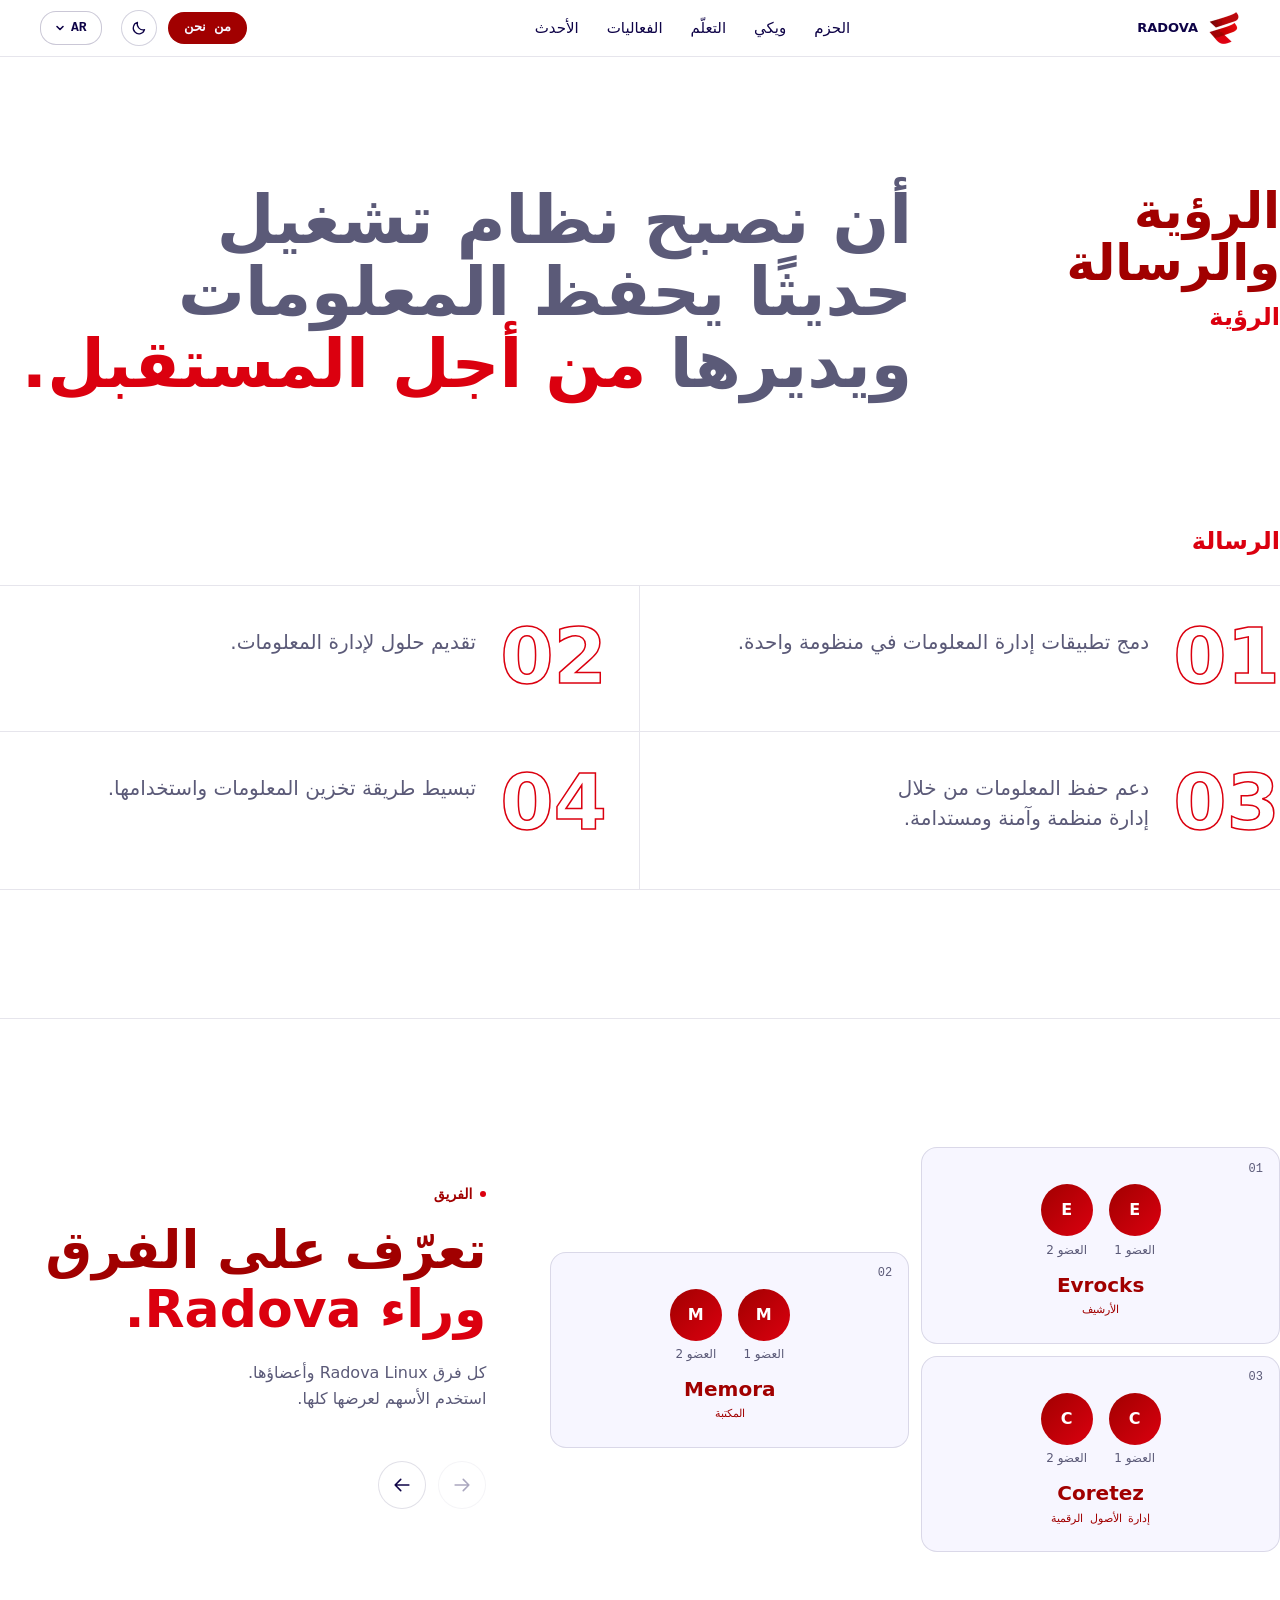
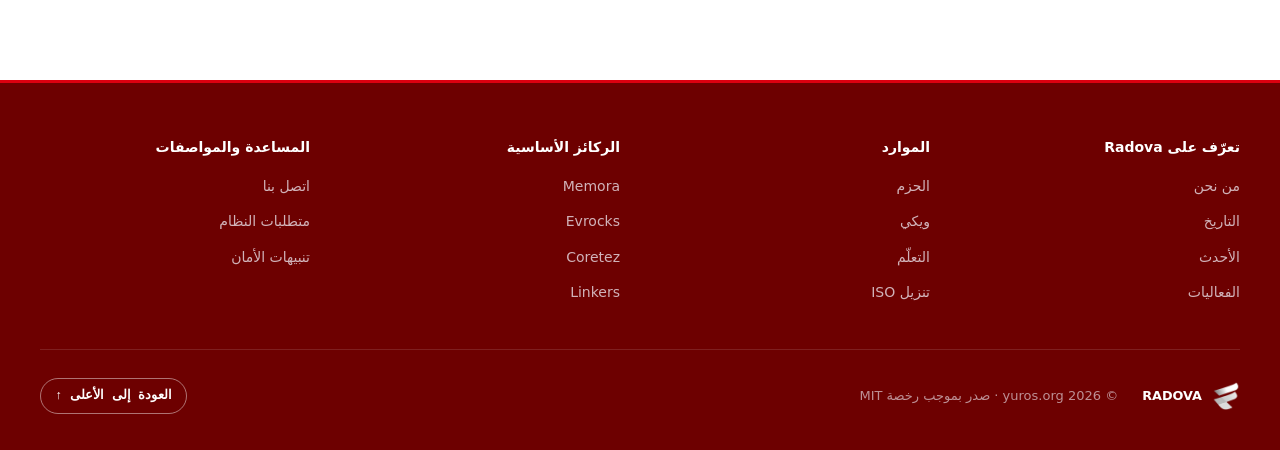
==== commit df2d53f6: "update" ====
--- a/ar/index.html
+++ b/ar/index.html
@@ -11,9 +11,9 @@
   <link rel="icon" type="image/png" href="../assets/logo.png">
   <link rel="stylesheet" href="../assets/css/pico.min.css" media="print" onload="this.media='all'">
 <noscript><link rel="stylesheet" href="../assets/css/pico.min.css"></noscript>
-<style data-bundle>/*radova-pico-shield*/body>main{padding-block:0}section{margin-bottom:0}article{margin-bottom:0;padding:0;border-radius:0;background:transparent;box-shadow:none}button{background:none;border:0;padding:0;margin:0;color:inherit;font:inherit;box-shadow:none}:where(a:not([role=button])){text-decoration:none}:root{color-scheme:light;--white:#FFFFFF;--lavender:#F7F6FF;--navy:#0E0347;--red-900:#A10000;--red-700:#BB080B;--red:#DB000F;--red-gradient:linear-gradient(135deg,var(--red-900) 0%,var(--red) 100%);--text:var(--text-primary);--muted:rgba(14,3,71,0.70);--line:rgba(14,3,71,0.12);--accent:var(--red);--font-heading:"Lato",system-ui,-apple-system,sans-serif;--font-body:"Roboto Variable",system-ui,-apple-system,sans-serif;--font-mono:ui-monospace,SFMono-Regular,Menlo,Consolas,monospace;--wrap:1120px}@media (prefers-reduced-motion:no-preference){html{scroll-behavior:smooth}}body{margin:0;background:var(--surface-page);color:var(--text);font:400 1.0625rem/1.65 var(--font-body);-webkit-font-smoothing:antialiased}a{color:inherit}h1,h2,h3{font-family:var(--font-heading);font-weight:900;letter-spacing:-0.03em;line-height:1.05;margin:0;text-wrap:balance}p{margin:0;text-wrap:balance}:focus-visible{outline:2px solid currentColor;outline-offset:3px;border-radius:4px}.skip-link{position:absolute;inset-inline-start:1rem;top:-3rem;padding:0.5rem 1rem;background:var(--surface-page);color:var(--text-heading);border:1px solid var(--line);border-radius:6px;z-index:100}.skip-link:focus{top:1rem}.wrap{width:min(var(--container-max),100% - 2rem);margin-inline:auto}.ab-header .wrap{display:flex;align-items:center;justify-content:space-between;height:64px}.ab-hero{padding:clamp(3rem,8vw,5.5rem) 0 clamp(5rem,10vw,8rem);text-align:center}.eyebrow{display:inline-flex;align-items:center;gap:0.5rem;font:500 0.8125rem/1 var(--font-mono);color:var(--muted);letter-spacing:0.04em;text-transform:uppercase;margin-bottom:2rem}.eyebrow::before{content:"";width:6px;height:6px;border-radius:50%;background:var(--accent)}.ab-hero h1{font-size:clamp(2rem,10vw,6rem);margin-inline:auto}.ab-hero h1 span{display:block;color:var(--red)}.ab-hero .sub{max-width:38rem;margin:1.75rem auto 0;font-size:clamp(1.0625rem,2vw,1.25rem);color:var(--muted)}.ab-section{padding:clamp(4.5rem,10vw,8rem) 0;border-top:1px solid var(--line)}.ab-section:first-child{border-top:0}.ab-section h2{font-size:clamp(2rem,4.5vw,3.25rem);max-width:18ch}.ab-section h2 span{color:var(--accent)}.ab-section :is(h1,h2).eyebrow{font:500 0.8125rem/1 var(--font-mono);letter-spacing:0.04em;max-width:none}.split{display:grid;grid-template-columns:1fr 1fr;gap:clamp(2rem,6vw,5rem);align-items:start}.vm-grid{display:grid;grid-template-columns:1fr 3fr;gap:clamp(2rem,5vw,4rem);align-items:start}.vm-side{position:sticky;top:112px}.vm-side .eyebrow{margin-bottom:1.25rem}.vm-label{font:900 clamp(1.25rem,2vw,1.5rem)/1 var(--font-heading);color:var(--red)}.vm-vision{font:900 clamp(2rem,5.2vw,4.5rem)/1.08 var(--font-heading);letter-spacing:-0.035em;text-wrap:balance}.vm-vision em{font-style:normal;color:var(--red);white-space:nowrap}.vm-label-mission{margin-top:clamp(4.5rem,10vw,7rem)}.vm-missions{list-style:none;padding:0;margin:2rem 0 0;display:grid;grid-template-columns:repeat(2,1fr);border-top:1px solid var(--line)}.vm-missions li{display:grid;grid-template-columns:auto 1fr;gap:1.5rem;align-items:start;padding-block:2.25rem 2.5rem;padding-inline:0 2rem;border-bottom:1px solid var(--line)}.vm-missions li:nth-child(even){padding-inline-start:2rem;border-inline-start:1px solid var(--line)}.vm-num{font:900 clamp(3rem,6vw,5rem)/0.9 var(--font-heading);letter-spacing:-0.04em;color:transparent;-webkit-text-stroke:1.5px var(--red);transition:color 0.3s}.vm-missions li:hover .vm-num{color:var(--red)}.vm-missions p{font-size:clamp(1.0625rem,1.6vw,1.25rem);line-height:1.5;padding-top:0.35rem}@supports (animation-timeline:view()){@media (prefers-reduced-motion:no-preference){.vm-vision .w{display:inline-block;animation:lit linear both;animation-timeline:view();animation-range:entry 60% cover 45%}@keyframes lit{from{opacity:0.8}to{opacity:1}}}}.member-tip .avatar{width:44px;height:44px;font-size:1rem}.team{--team-gap:0.75rem;list-style:none;margin:0;padding:0;display:grid;grid-auto-flow:column dense;grid-template-rows:repeat(4,1fr);grid-auto-columns:calc((100% - var(--team-gap)) / 2);gap:var(--team-gap);overflow-x:auto;overscroll-behavior-x:contain;scroll-snap-type:x mandatory;scrollbar-width:none;counter-reset:t}.team::-webkit-scrollbar{display:none}.team .role{margin:0.35rem 0 0;font:500 0.6875rem/1.4 var(--font-mono);letter-spacing:0.06em;text-transform:uppercase;color:var(--text-heading)}.members{list-style:none;padding:0;margin:0;display:flex;flex-wrap:wrap;justify-content:flex-end;gap:0.5rem}.member{display:inline-flex;align-items:center;gap:0.6rem;max-width:100%;padding-block:0.3rem 0.3rem;padding-inline:0.3rem 0.9rem;border:1px solid var(--line);border-radius:999px;background:var(--surface-page);transition:border-color 0.3s}.avatar{flex:none;display:grid;place-items:center;width:36px;height:36px;border-radius:50%;overflow:hidden;background:var(--red-gradient);color:var(--white);font:900 0.8125rem/1 var(--font-heading)}.avatar img{width:100%;height:100%;object-fit:cover;display:block}.member-name{font-size:0.875rem;line-height:1.3;overflow-wrap:anywhere}.team .members{order:-1;justify-content:center;gap:0.75rem 1rem}.team .member{flex-direction:column;gap:0.4rem;padding:0;border:0;background:none}.team .avatar{width:52px;height:52px;font-size:1rem}.team .member-name{font-size:0.75rem;color:var(--muted)}@media (max-width:575px){.team{grid-template-rows:repeat(3,1fr);grid-auto-columns:100%}.team .members{order:0;justify-content:flex-start;gap:0.5rem 1rem}.team .member{flex-direction:row;gap:0.5rem}.team .avatar{width:32px;height:32px;font-size:0.75rem}.team .member-name{font-size:0.8125rem}}@media (min-width:1024px){.team{grid-column:1;grid-row:1 / 3}}.ab-footer .wrap{display:flex;justify-content:space-between;align-items:center;gap:1rem}@media (prefers-reduced-motion:no-preference){.ab-hero > .wrap > *{animation:rise 0.9s cubic-bezier(0.2,0.7,0.2,1) both}.ab-hero h1{animation-delay:0.08s}.ab-hero .sub{animation-delay:0.18s}}@media (max-width:1023px){.split{grid-template-columns:1fr}.vm-grid{grid-template-columns:1fr}.vm-side{position:static}.vm-missions{grid-template-columns:1fr}.vm-missions li,.vm-missions li:nth-child(even){padding:1.75rem 0;border-inline-start:0}}@font-face{font-family:"Lato Fallback";src:local("system-ui"),local("-apple-system"),local("Segoe UI"),sans-serif;size-adjust:99%}@font-face{font-family:"Roboto Fallback";src:local("system-ui"),local("-apple-system"),local("Segoe UI"),sans-serif;size-adjust:100%}:root{color-scheme:light;--font-heading:"Lato","Lato Fallback",system-ui,-apple-system,sans-serif;--font-body:"Roboto Variable","Roboto Fallback",system-ui,-apple-system,sans-serif;--font-mono:ui-monospace,SFMono-Regular,Menlo,Consolas,monospace;--red-900:#A10000;--red-700:#BB080B;--red-600:#DB000F;--red-500:#FF0000;--blue:#0035c6;--lavender:#F7F6FF;--white:#FFFFFF;--muted:#5b5a78;--line:rgba(14,3,71,0.10);--navy-gradient:linear-gradient(135deg,#0E0347 0%,#0E0347 55%,#0B2E8D 130%);--pad-x:max(1rem,calc((100% - 72rem) / 2));--pad-y:clamp(5rem,9vw,7.5rem);--ic-arrow-up-right:url("data:image/svg+xml,%3Csvg%20xmlns%3D%22http%3A%2F%2Fwww.w3.org%2F2000%2Fsvg%22%20viewBox%3D%220%200%20256%20256%22%20fill%3D%22currentColor%22%3E%3Cpath%20d%3D%22M200%2C64V168a8%2C8%2C0%2C0%2C1-16%2C0V83.31L69.66%2C197.66a8%2C8%2C0%2C0%2C1-11.32-11.32L172.69%2C72H88a8%2C8%2C0%2C0%2C1%2C0-16H192A8%2C8%2C0%2C0%2C1%2C200%2C64Z%22%2F%3E%3C%2Fsvg%3E");--ic-arrows-clockwise:url("data:image/svg+xml,%3Csvg%20xmlns%3D%22http%3A%2F%2Fwww.w3.org%2F2000%2Fsvg%22%20viewBox%3D%220%200%20256%20256%22%20fill%3D%22currentColor%22%3E%3Cpath%20d%3D%22M224%2C48V96a8%2C8%2C0%2C0%2C1-8%2C8H168a8%2C8%2C0%2C0%2C1%2C0-16h28.69L182.06%2C73.37a79.56%2C79.56%2C0%2C0%2C0-56.13-23.43h-.45A79.52%2C79.52%2C0%2C0%2C0%2C69.59%2C72.71%2C8%2C8%2C0%2C0%2C1%2C58.41%2C61.27a96%2C96%2C0%2C0%2C1%2C135%2C.79L208%2C76.69V48a8%2C8%2C0%2C0%2C1%2C16%2C0ZM186.41%2C183.29a80%2C80%2C0%2C0%2C1-112.47-.66L59.31%2C168H88a8%2C8%2C0%2C0%2C0%2C0-16H40a8%2C8%2C0%2C0%2C0-8%2C8v48a8%2C8%2C0%2C0%2C0%2C16%2C0V179.31l14.63%2C14.63A95.43%2C95.43%2C0%2C0%2C0%2C130%2C222.06h.53a95.36%2C95.36%2C0%2C0%2C0%2C67.07-27.33%2C8%2C8%2C0%2C0%2C0-11.18-11.44Z%22%2F%3E%3C%2Fsvg%3E");--ic-cpu:url("data:image/svg+xml,%3Csvg%20xmlns%3D%22http%3A%2F%2Fwww.w3.org%2F2000%2Fsvg%22%20viewBox%3D%220%200%20256%20256%22%20fill%3D%22currentColor%22%3E%3Cpath%20d%3D%22M152%2C96H104a8%2C8%2C0%2C0%2C0-8%2C8v48a8%2C8%2C0%2C0%2C0%2C8%2C8h48a8%2C8%2C0%2C0%2C0%2C8-8V104A8%2C8%2C0%2C0%2C0%2C152%2C96Zm-8%2C48H112V112h32Zm88%2C0H216V112h16a8%2C8%2C0%2C0%2C0%2C0-16H216V56a16%2C16%2C0%2C0%2C0-16-16H160V24a8%2C8%2C0%2C0%2C0-16%2C0V40H112V24a8%2C8%2C0%2C0%2C0-16%2C0V40H56A16%2C16%2C0%2C0%2C0%2C40%2C56V96H24a8%2C8%2C0%2C0%2C0%2C0%2C16H40v32H24a8%2C8%2C0%2C0%2C0%2C0%2C16H40v40a16%2C16%2C0%2C0%2C0%2C16%2C16H96v16a8%2C8%2C0%2C0%2C0%2C16%2C0V216h32v16a8%2C8%2C0%2C0%2C0%2C16%2C0V216h40a16%2C16%2C0%2C0%2C0%2C16-16V160h16a8%2C8%2C0%2C0%2C0%2C0-16Zm-32%2C56H56V56H200v95.87s0%2C.09%2C0%2C.13%2C0%2C.09%2C0%2C.13V200Z%22%2F%3E%3C%2Fsvg%3E");--ic-download-simple:url("data:image/svg+xml,%3Csvg%20xmlns%3D%22http%3A%2F%2Fwww.w3.org%2F2000%2Fsvg%22%20viewBox%3D%220%200%20256%20256%22%20fill%3D%22currentColor%22%3E%3Cpath%20d%3D%22M224%2C144v64a8%2C8%2C0%2C0%2C1-8%2C8H40a8%2C8%2C0%2C0%2C1-8-8V144a8%2C8%2C0%2C0%2C1%2C16%2C0v56H208V144a8%2C8%2C0%2C0%2C1%2C16%2C0Zm-101.66%2C5.66a8%2C8%2C0%2C0%2C0%2C11.32%2C0l40-40a8%2C8%2C0%2C0%2C0-11.32-11.32L136%2C124.69V32a8%2C8%2C0%2C0%2C0-16%2C0v92.69L93.66%2C98.34a8%2C8%2C0%2C0%2C0-11.32%2C11.32Z%22%2F%3E%3C%2Fsvg%3E");--ic-feather:url("data:image/svg+xml,%3Csvg%20xmlns%3D%22http%3A%2F%2Fwww.w3.org%2F2000%2Fsvg%22%20viewBox%3D%220%200%20256%20256%22%20fill%3D%22currentColor%22%3E%3Cpath%20d%3D%22M221.28%2C34.75a64%2C64%2C0%2C0%2C0-90.49%2C0L60.69%2C104A15.9%2C15.9%2C0%2C0%2C0%2C56%2C115.31v73.38L26.34%2C218.34a8%2C8%2C0%2C0%2C0%2C11.32%2C11.32L67.32%2C200H140.7A15.92%2C15.92%2C0%2C0%2C0%2C152%2C195.32l0%2C0%2C69.23-70A64%2C64%2C0%2C0%2C0%2C221.28%2C34.75ZM142.07%2C46.06A48%2C48%2C0%2C0%2C1%2C211.79%2C112H155.33l34.35-34.34a8%2C8%2C0%2C0%2C0-11.32-11.32L120%2C124.69V67.87ZM72%2C115.35l32-31.67v57l-32%2C32ZM140.7%2C184H83.32l56-56h56.74Z%22%2F%3E%3C%2Fsvg%3E");--ic-git-branch:url("data:image/svg+xml,%3Csvg%20xmlns%3D%22http%3A%2F%2Fwww.w3.org%2F2000%2Fsvg%22%20viewBox%3D%220%200%20256%20256%22%20fill%3D%22currentColor%22%3E%3Cpath%20d%3D%22M232%2C64a32%2C32%2C0%2C1%2C0-40%2C31v17a8%2C8%2C0%2C0%2C1-8%2C8H96a23.84%2C23.84%2C0%2C0%2C0-8%2C1.38V95a32%2C32%2C0%2C1%2C0-16%2C0v66a32%2C32%2C0%2C1%2C0%2C16%2C0V144a8%2C8%2C0%2C0%2C1%2C8-8h88a24%2C24%2C0%2C0%2C0%2C24-24V95A32.06%2C32.06%2C0%2C0%2C0%2C232%2C64ZM64%2C64A16%2C16%2C0%2C1%2C1%2C80%2C80%2C16%2C16%2C0%2C0%2C1%2C64%2C64ZM96%2C192a16%2C16%2C0%2C1%2C1-16-16A16%2C16%2C0%2C0%2C1%2C96%2C192ZM200%2C80a16%2C16%2C0%2C1%2C1%2C16-16A16%2C16%2C0%2C0%2C1%2C200%2C80Z%22%2F%3E%3C%2Fsvg%3E");--ic-hard-drives:url("data:image/svg+xml,%3Csvg%20xmlns%3D%22http%3A%2F%2Fwww.w3.org%2F2000%2Fsvg%22%20viewBox%3D%220%200%20256%20256%22%20fill%3D%22currentColor%22%3E%3Cpath%20d%3D%22M208%2C136H48a16%2C16%2C0%2C0%2C0-16%2C16v48a16%2C16%2C0%2C0%2C0%2C16%2C16H208a16%2C16%2C0%2C0%2C0%2C16-16V152A16%2C16%2C0%2C0%2C0%2C208%2C136Zm0%2C64H48V152H208v48Zm0-160H48A16%2C16%2C0%2C0%2C0%2C32%2C56v48a16%2C16%2C0%2C0%2C0%2C16%2C16H208a16%2C16%2C0%2C0%2C0%2C16-16V56A16%2C16%2C0%2C0%2C0%2C208%2C40Zm0%2C64H48V56H208v48ZM192%2C80a12%2C12%2C0%2C1%2C1-12-12A12%2C12%2C0%2C0%2C1%2C192%2C80Zm0%2C96a12%2C12%2C0%2C1%2C1-12-12A12%2C12%2C0%2C0%2C1%2C192%2C176Z%22%2F%3E%3C%2Fsvg%3E");--ic-lightning:url("data:image/svg+xml,%3Csvg%20xmlns%3D%22http%3A%2F%2Fwww.w3.org%2F2000%2Fsvg%22%20viewBox%3D%220%200%20256%20256%22%20fill%3D%22currentColor%22%3E%3Cpath%20d%3D%22M215.79%2C118.17a8%2C8%2C0%2C0%2C0-5-5.66L153.18%2C90.9l14.66-73.33a8%2C8%2C0%2C0%2C0-13.69-7l-112%2C120a8%2C8%2C0%2C0%2C0%2C3%2C13l57.63%2C21.61L88.16%2C238.43a8%2C8%2C0%2C0%2C0%2C13.69%2C7l112-120A8%2C8%2C0%2C0%2C0%2C215.79%2C118.17ZM109.37%2C214l10.47-52.38a8%2C8%2C0%2C0%2C0-5-9.06L62%2C132.71l84.62-90.66L136.16%2C94.43a8%2C8%2C0%2C0%2C0%2C5%2C9.06l52.8%2C19.8Z%22%2F%3E%3C%2Fsvg%3E");--ic-memory:url("data:image/svg+xml,%3Csvg%20xmlns%3D%22http%3A%2F%2Fwww.w3.org%2F2000%2Fsvg%22%20viewBox%3D%220%200%20256%20256%22%20fill%3D%22currentColor%22%3E%3Cpath%20d%3D%22M232%2C56H24A16%2C16%2C0%2C0%2C0%2C8%2C72V200a8%2C8%2C0%2C0%2C0%2C16%2C0V184H40v16a8%2C8%2C0%2C0%2C0%2C16%2C0V184H72v16a8%2C8%2C0%2C0%2C0%2C16%2C0V184h16v16a8%2C8%2C0%2C0%2C0%2C16%2C0V184h16v16a8%2C8%2C0%2C0%2C0%2C16%2C0V184h16v16a8%2C8%2C0%2C0%2C0%2C16%2C0V184h16v16a8%2C8%2C0%2C0%2C0%2C16%2C0V184h16v16a8%2C8%2C0%2C0%2C0%2C16%2C0V72A16%2C16%2C0%2C0%2C0%2C232%2C56ZM24%2C72H232v96H24Zm88%2C80a8%2C8%2C0%2C0%2C0%2C8-8V96a8%2C8%2C0%2C0%2C0-8-8H48a8%2C8%2C0%2C0%2C0-8%2C8v48a8%2C8%2C0%2C0%2C0%2C8%2C8ZM56%2C104h48v32H56Zm88%2C48h64a8%2C8%2C0%2C0%2C0%2C8-8V96a8%2C8%2C0%2C0%2C0-8-8H144a8%2C8%2C0%2C0%2C0-8%2C8v48A8%2C8%2C0%2C0%2C0%2C144%2C152Zm8-48h48v32H152Z%22%2F%3E%3C%2Fsvg%3E");--ic-monitor:url("data:image/svg+xml,%3Csvg%20xmlns%3D%22http%3A%2F%2Fwww.w3.org%2F2000%2Fsvg%22%20viewBox%3D%220%200%20256%20256%22%20fill%3D%22currentColor%22%3E%3Cpath%20d%3D%22M208%2C40H48A24%2C24%2C0%2C0%2C0%2C24%2C64V176a24%2C24%2C0%2C0%2C0%2C24%2C24H208a24%2C24%2C0%2C0%2C0%2C24-24V64A24%2C24%2C0%2C0%2C0%2C208%2C40Zm8%2C136a8%2C8%2C0%2C0%2C1-8%2C8H48a8%2C8%2C0%2C0%2C1-8-8V64a8%2C8%2C0%2C0%2C1%2C8-8H208a8%2C8%2C0%2C0%2C1%2C8%2C8Zm-48%2C48a8%2C8%2C0%2C0%2C1-8%2C8H96a8%2C8%2C0%2C0%2C1%2C0-16h64A8%2C8%2C0%2C0%2C1%2C168%2C224Z%22%2F%3E%3C%2Fsvg%3E");--ic-shield-check:url("data:image/svg+xml,%3Csvg%20xmlns%3D%22http%3A%2F%2Fwww.w3.org%2F2000%2Fsvg%22%20viewBox%3D%220%200%20256%20256%22%20fill%3D%22currentColor%22%3E%3Cpath%20d%3D%22M208%2C40H48A16%2C16%2C0%2C0%2C0%2C32%2C56v56c0%2C52.72%2C25.52%2C84.67%2C46.93%2C102.19%2C23.06%2C18.86%2C46%2C25.26%2C47%2C25.53a8%2C8%2C0%2C0%2C0%2C4.2%2C0c1-.27%2C23.91-6.67%2C47-25.53C198.48%2C196.67%2C224%2C164.72%2C224%2C112V56A16%2C16%2C0%2C0%2C0%2C208%2C40Zm0%2C72c0%2C37.07-13.66%2C67.16-40.6%2C89.42A129.3%2C129.3%2C0%2C0%2C1%2C128%2C223.62a128.25%2C128.25%2C0%2C0%2C1-38.92-21.81C61.82%2C179.51%2C48%2C149.3%2C48%2C112l0-56%2C160%2C0ZM82.34%2C141.66a8%2C8%2C0%2C0%2C1%2C11.32-11.32L112%2C148.69l50.34-50.35a8%2C8%2C0%2C0%2C1%2C11.32%2C11.32l-56%2C56a8%2C8%2C0%2C0%2C1-11.32%2C0Z%22%2F%3E%3C%2Fsvg%3E");--ic-stack:url("data:image/svg+xml,%3Csvg%20xmlns%3D%22http%3A%2F%2Fwww.w3.org%2F2000%2Fsvg%22%20viewBox%3D%220%200%20256%20256%22%20fill%3D%22currentColor%22%3E%3Cpath%20d%3D%22M230.91%2C172A8%2C8%2C0%2C0%2C1%2C228%2C182.91l-96%2C56a8%2C8%2C0%2C0%2C1-8.06%2C0l-96-56A8%2C8%2C0%2C0%2C1%2C36%2C169.09l92%2C53.65%2C92-53.65A8%2C8%2C0%2C0%2C1%2C230.91%2C172ZM220%2C121.09l-92%2C53.65L36%2C121.09A8%2C8%2C0%2C0%2C0%2C28%2C134.91l96%2C56a8%2C8%2C0%2C0%2C0%2C8.06%2C0l96-56A8%2C8%2C0%2C1%2C0%2C220%2C121.09ZM24%2C80a8%2C8%2C0%2C0%2C1%2C4-6.91l96-56a8%2C8%2C0%2C0%2C1%2C8.06%2C0l96%2C56a8%2C8%2C0%2C0%2C1%2C0%2C13.82l-96%2C56a8%2C8%2C0%2C0%2C1-8.06%2C0l-96-56A8%2C8%2C0%2C0%2C1%2C24%2C80Zm23.88%2C0L128%2C126.74%2C208.12%2C80%2C128%2C33.26Z%22%2F%3E%3C%2Fsvg%3E");--ic-terminal-window:url("data:image/svg+xml,%3Csvg%20xmlns%3D%22http%3A%2F%2Fwww.w3.org%2F2000%2Fsvg%22%20viewBox%3D%220%200%20256%20256%22%20fill%3D%22currentColor%22%3E%3Cpath%20d%3D%22M128%2C128a8%2C8%2C0%2C0%2C1-3%2C6.25l-40%2C32a8%2C8%2C0%2C1%2C1-10-12.5L107.19%2C128%2C75%2C102.25a8%2C8%2C0%2C1%2C1%2C10-12.5l40%2C32A8%2C8%2C0%2C0%2C1%2C128%2C128Zm48%2C24H136a8%2C8%2C0%2C0%2C0%2C0%2C16h40a8%2C8%2C0%2C0%2C0%2C0-16Zm56-96V200a16%2C16%2C0%2C0%2C1-16%2C16H40a16%2C16%2C0%2C0%2C1-16-16V56A16%2C16%2C0%2C0%2C1%2C40%2C40H216A16%2C16%2C0%2C0%2C1%2C232%2C56ZM216%2C200V56H40V200H216Z%22%2F%3E%3C%2Fsvg%3E");--ic-arrow-red:url("data:image/svg+xml,%3Csvg%20fill%3D%22%23DB000F%22%20xmlns%3D%22http%3A%2F%2Fwww.w3.org%2F2000%2Fsvg%22%20viewBox%3D%220%200%20256%20256%22%3E%3Cpath%20d%3D%22M200%2C64V168a8%2C8%2C0%2C0%2C1-16%2C0V83.31L69.66%2C197.66a8%2C8%2C0%2C0%2C1-11.32-11.32L172.69%2C72H88a8%2C8%2C0%2C0%2C1%2C0-16H192A8%2C8%2C0%2C0%2C1%2C200%2C64Z%22%2F%3E%3C%2Fsvg%3E");--ic-download-red:url("data:image/svg+xml,%3Csvg%20fill%3D%22%23DB000F%22%20xmlns%3D%22http%3A%2F%2Fwww.w3.org%2F2000%2Fsvg%22%20viewBox%3D%220%200%20256%20256%22%3E%3Cpath%20d%3D%22M224%2C144v64a8%2C8%2C0%2C0%2C1-8%2C8H40a8%2C8%2C0%2C0%2C1-8-8V144a8%2C8%2C0%2C0%2C1%2C16%2C0v56H208V144a8%2C8%2C0%2C0%2C1%2C16%2C0Zm-101.66%2C5.66a8%2C8%2C0%2C0%2C0%2C11.32%2C0l40-40a8%2C8%2C0%2C0%2C0-11.32-11.32L136%2C124.69V32a8%2C8%2C0%2C0%2C0-16%2C0v92.69L93.66%2C98.34a8%2C8%2C0%2C0%2C0-11.32%2C11.32Z%22%2F%3E%3C%2Fsvg%3E");--ic-arrow-white:url("data:image/svg+xml,%3Csvg%20fill%3D%22%23FFFFFF%22%20xmlns%3D%22http%3A%2F%2Fwww.w3.org%2F2000%2Fsvg%22%20viewBox%3D%220%200%20256%20256%22%3E%3Cpath%20d%3D%22M200%2C64V168a8%2C8%2C0%2C0%2C1-16%2C0V83.31L69.66%2C197.66a8%2C8%2C0%2C0%2C1-11.32-11.32L172.69%2C72H88a8%2C8%2C0%2C0%2C1%2C0-16H192A8%2C8%2C0%2C0%2C1%2C200%2C64Z%22%2F%3E%3C%2Fsvg%3E");--ic-stack-white:url("data:image/svg+xml,%3Csvg%20fill%3D%22%23FFFFFF%22%20xmlns%3D%22http%3A%2F%2Fwww.w3.org%2F2000%2Fsvg%22%20viewBox%3D%220%200%20256%20256%22%3E%3Cpath%20d%3D%22M230.91%2C172A8%2C8%2C0%2C0%2C1%2C228%2C182.91l-96%2C56a8%2C8%2C0%2C0%2C1-8.06%2C0l-96-56A8%2C8%2C0%2C0%2C1%2C36%2C169.09l92%2C53.65%2C92-53.65A8%2C8%2C0%2C0%2C1%2C230.91%2C172ZM220%2C121.09l-92%2C53.65L36%2C121.09A8%2C8%2C0%2C0%2C0%2C28%2C134.91l96%2C56a8%2C8%2C0%2C0%2C0%2C8.06%2C0l96-56A8%2C8%2C0%2C1%2C0%2C220%2C121.09ZM24%2C80a8%2C8%2C0%2C0%2C1%2C4-6.91l96-56a8%2C8%2C0%2C0%2C1%2C8.06%2C0l96%2C56a8%2C8%2C0%2C0%2C1%2C0%2C13.82l-96%2C56a8%2C8%2C0%2C0%2C1-8.06%2C0l-96-56A8%2C8%2C0%2C0%2C1%2C24%2C80Zm23.88%2C0L128%2C126.74%2C208.12%2C80%2C128%2C33.26Z%22%2F%3E%3C%2Fsvg%3E")}*,*::before,*::after{box-sizing:border-box}html{max-width:100%;overflow-x:clip;background-color:var(--surface-page);color-scheme:light;scroll-behavior:smooth}body{max-width:100%;overflow-x:clip;margin:0;padding:0;background-color:var(--surface-page);color:var(--text-heading);font-family:var(--font-body);font-size:16px;line-height:1.6;-webkit-font-smoothing:antialiased}body > main,main{margin:0;padding:0;counter-reset:section-counter}ul,ol,dl,li,dt,dd,figure,pre,blockquote{margin:0;padding:0;list-style:none}li::marker{content:none}p,h1,h2,h3,h4,dt,dd,td,th,code,a,span,div,article{min-width:0;overflow-wrap:anywhere}h1,h2,h3,h4,h5,h6{font-family:var(--font-heading);color:var(--text-heading);margin:0 0 1rem;text-wrap:balance}h1{font-size:clamp(2.25rem,5vw,56px);font-weight:900;line-height:1.1;letter-spacing:-0.02em}h2{font-size:clamp(2rem,4vw,48px);font-weight:900;line-height:1.15;letter-spacing:-0.015em}h3{font-size:clamp(1.25rem,2.2vw,24px);font-weight:700;line-height:1.25}h1 span,h2 span{color:var(--text-heading)}p{font-family:var(--font-body);font-size:16px;line-height:1.65;color:var(--muted);margin:0 0 1rem}.lead{font-size:clamp(1.125rem,1.8vw,20px);line-height:1.6;color:var(--muted)}.eyebrow{font-family:var(--font-body);font-size:14px;font-weight:700;text-transform:uppercase;letter-spacing:0.08em;color:var(--text-heading);margin:0 0 0.65rem}pre{overflow-x:auto;max-width:100%;background:transparent;border:0}code{background:transparent;padding:0;color:inherit;font-size:13.5px}a{color:var(--text-heading);text-decoration:underline;text-underline-offset:0.2em;transition:color 200ms cubic-bezier(.2,.7,.2,1)}a:hover{color:var(--red-700)}:focus-visible{outline:2px solid var(--red-600);outline-offset:3px}.skip-link{position:absolute;top:-4rem;inset-inline-start:1rem;z-index:100;padding:0.5rem 1rem;background:var(--red-900);color:var(--white);border-radius:999px;font-weight:600;text-decoration:none}.skip-link:focus{top:0.75rem}main > section{position:relative;padding-block:var(--pad-y);scroll-margin-top:5rem}section[data-label]{counter-increment:section-counter}section[data-label]::before{content:"// " attr(data-label);display:block;font-family:var(--font-mono);font-size:14px;font-weight:600;text-transform:uppercase;letter-spacing:0.08em;color:var(--muted);margin-bottom:1.5rem;grid-column:1 / -1}section[data-label]::after{content:"(" counter(section-counter,decimal-leading-zero) ")";position:absolute;top:var(--pad-y);inset-inline-end:var(--pad-x);font-family:var(--font-mono);font-size:14px;font-weight:600;color:var(--muted);pointer-events:none}body > header.site-header,.site-header{position:sticky;top:0;z-index:100;width:100%;min-height:48px;padding-block:0.65rem;display:flex;align-items:center;justify-content:space-between;gap:1.25rem;background:rgba(255,255,255,0.82);-webkit-backdrop-filter:blur(16px) saturate(180%);backdrop-filter:blur(16px) saturate(180%);border-bottom:1px solid var(--line)}@supports not (backdrop-filter:blur(1px)){.site-header{background:var(--surface-page)}}.brand-lockup{display:inline-flex;align-items:center;gap:0.625rem;text-decoration:none}.brand-name{font-family:var(--font-heading);font-weight:900;font-size:0.8rem;letter-spacing:0.02em;text-transform:uppercase;color:var(--text-heading)}.brand-lockup-light .brand-name{color:var(--white)}.nav-list{display:flex;align-items:center;gap:1.75rem;flex-wrap:wrap}.nav-list a{font-family:var(--font-body);font-size:15px;font-weight:500;color:var(--text-heading);text-decoration:none;transition:color 200ms cubic-bezier(.2,.7,.2,1)}.nav-list a:hover{color:var(--red-600)}.btn{display:inline-flex;align-items:center;justify-content:center;height:48px;padding-inline:1.5rem;border-radius:9999px;font-family:var(--font-body);font-size:16px;font-weight:500;line-height:1;white-space:nowrap;border:1.5px solid transparent;transition:transform 200ms cubic-bezier(.2,.7,.2,1),background-color 200ms cubic-bezier(.2,.7,.2,1),border-color 200ms cubic-bezier(.2,.7,.2,1),color 200ms cubic-bezier(.2,.7,.2,1),box-shadow 200ms cubic-bezier(.2,.7,.2,1)}.btn:active{transform:scale(0.98)}.btn-lg{height:52px;padding-inline:1.5rem;font-size:16px;font-weight:600}.btn-navy{background-color:var(--red-900);border-color:var(--red-900);color:var(--white)}.btn-navy:hover{background-color:var(--blue);border-color:var(--blue);color:var(--white)}.btn-primary{background-color:var(--red-600);border-color:var(--red-600);color:var(--white);box-shadow:0 4px 16px rgba(219,0,15,0.24)}.btn-primary:hover{background-color:var(--red-700);border-color:var(--red-700);color:var(--white)}.btn-primary:active{background-color:var(--red-900);border-color:var(--red-900)}.btn-arrow,.btn-arrow-red{padding-inline:1.5rem 0.625rem;gap:0.75rem}.btn-arrow::after,.btn-arrow-red::after{content:"";display:inline-block;width:32px;height:32px;border-radius:50%;flex-shrink:0;transition:transform 200ms cubic-bezier(.2,.7,.2,1)}.btn-arrow::after{background:var(--surface-page) var(--ic-arrow-red) center / 18px 18px no-repeat}.btn-arrow:hover::after,.btn-arrow-red:hover::after{transform:translateX(10px)}.hero{background:radial-gradient(45% 50% at 82% 18%,rgba(219,0,15,0.10),transparent 70%),radial-gradient(35% 40% at 15% 30%,rgba(14,3,71,0.04),transparent 70%),#FFFFFF;padding-top:clamp(1rem,2vw,1.75rem);padding-bottom:clamp(3.5rem,7vw,5.5rem);border-bottom:1px solid var(--line)}.hero-spec-strip{border-top:1px solid var(--line);border-bottom:1px solid var(--line);padding-block:0.5rem;margin-bottom:clamp(1.5rem,3vw,2.5rem);display:flex;justify-content:space-between;align-items:center;flex-wrap:wrap;gap:1rem}.hero-spec-strip::after{content:attr(data-sys);font-family:var(--font-mono);font-size:12px;color:var(--muted);text-transform:uppercase;letter-spacing:0.08em}.hero-chip{display:inline-flex;align-items:center;gap:0.5rem;padding:0.35rem 0.9rem;border-radius:999px;border:1px solid rgba(219,0,15,0.25);background:rgba(219,0,15,0.04);color:var(--text-heading);font-size:13px;font-weight:700;margin:0}.hero-chip::before{content:"";width:8px;height:8px;border-radius:50%;background:var(--red-600)}.hero-split{display:flex;flex-direction:column;gap:2rem}@media (min-width:56rem){.hero-split{display:grid;grid-template-columns:repeat(12,1fr);gap:clamp(2rem,4vw,3.5rem);align-items:start}.hero-split-left{grid-column:1 / 6}.hero-split-right{grid-column:6 / 13;border-inline-start:1px solid var(--red-600);padding-inline-start:clamp(1.5rem,2.5vw,2.5rem)}}.hero-split-right h1{font-family:var(--font-heading);font-size:clamp(1.5rem,5.5vw,3rem);font-weight:900;line-height:1.05;letter-spacing:-0.03em;color:var(--text-heading);margin:0;margin-bottom:1.75rem;text-transform:capitalize}.hero-split-left h1 span{color:var(--red-600)}.hero-lead{font-size:1.125rem;line-height:1.7;color:var(--muted);margin-bottom:2rem}.workbench-grid{display:flex;flex-direction:column;gap:1.5rem}@media (min-width:52rem){.workbench-grid{display:grid;grid-template-columns:1.2fr 0.8fr;gap:0;align-items:center}}.swiss-ledger{display:grid;grid-template-columns:1fr;border-top:2px solid var(--red-900);border-bottom:1px solid var(--line)}@media (min-width:42rem){.swiss-ledger{grid-template-columns:repeat(2,1fr)}}main #manifesto .swiss-ledger article.ledger-item,.ledger-item{margin:0;border-radius:0;background:transparent;box-shadow:none;border:0;padding-block:1.75rem 1.75rem;padding-inline:0 1.5rem;position:relative}@media (max-width:41.99rem){main #manifesto .swiss-ledger article.ledger-item:not(:first-child),.ledger-item:not(:first-child){border-top:1px solid var(--line)}}@media (min-width:42rem){main #manifesto .swiss-ledger article.ledger-item:nth-child(2n),.ledger-item:nth-child(2n){border-inline-start:1px solid var(--line);padding-inline-start:1.75rem;padding-inline-end:0}main #manifesto .swiss-ledger article.ledger-item:nth-child(n+3),.ledger-item:nth-child(n+3){border-top:1px solid var(--line)}}.ledger-item h3{font-family:var(--font-heading);font-size:1.25rem;font-weight:900;color:var(--text-heading);line-height:1.3;margin-bottom:0.5rem}.ledger-item h3::before{content:attr(data-index);font-family:var(--font-mono);font-size:12px;font-weight:700;color:var(--red-600);display:block;margin-bottom:0.4rem;letter-spacing:0.05em}.ledger-item:nth-child(1) h3::before{content:"01 /"}.ledger-item:nth-child(2) h3::before{content:"02 /"}.ledger-item:nth-child(3) h3::before{content:"03 /"}.ledger-item:nth-child(4) h3::before{content:"04 /"}.ledger-item p{font-size:1rem;line-height:1.6;color:var(--muted);margin:0;text-align:start}@media (prefers-reduced-motion:reduce){html{scroll-behavior:auto}main > section{scroll-margin-top:0}}.navbar{margin-inline-start:auto}.nav-links{list-style:none;margin:0;padding:0;display:flex}.nav-links li{list-style:none;margin:0;padding:0}.dropdown{position:relative;display:inline-block}nav.navbar li :where(a,[role="link"]){margin:0}.dropdown-content{position:absolute;top:calc(100% + 18px);inset-inline-end:0;inset-inline-start:auto;transform:translateY(-6px);background:var(--surface-page);min-width:250px;max-width:calc(100vw - 32px);border-radius:16px;box-shadow:0 16px 15px rgba(0,0,0,0.08);z-index:999;opacity:0;visibility:hidden;transition:opacity 0.25s ease,transform 0.25s ease,visibility 0.25s ease}.dropdown-content::before{content:'';position:absolute;top:-22px;inset-inline-start:0;inset-inline-end:0;height:22px;background:transparent}.dropdown-content.active,.btn-navy.active ~ .dropdown-content,.dropdown:hover .dropdown-content,.dropdown:focus-within .dropdown-content{opacity:1;visibility:visible;transform:translateY(0)}.dropdown-content a,.dropdown-content button.d-content-back{display:flex;justify-content:space-between;align-items:center;gap:1rem;width:100%;margin:0;padding:1.2rem 1.5rem;background:transparent;color:#A3A3A3;font-family:var(--font-heading);font-weight:700;font-size:13px;text-transform:uppercase;letter-spacing:1px;text-decoration:none;text-align:start;border:none;border-bottom:1px solid #F0F0F0;border-radius:0;cursor:pointer;transition:opacity 0.2s ease,transform 0.2s ease;white-space:nowrap}.dropdown-content :last-child{border-bottom:none}.dropdown-content a:hover,.dropdown-content a:focus,.dropdown-content button.d-content-back:hover,.dropdown-content button.d-content-back:focus{background-color:#db000f;color:var(--white);border-color:#DB000F}.dropdown-content button.d-content-back{color:var(--text-heading)}.dropdown-content button.d-content-back:hover,.dropdown-content button.d-content-back:focus{border-radius:0 0 16px 16px}.menu-arrow{position:absolute;top:100%;inset-inline-end:20px;inset-inline-start:auto;transform:none;width:0;height:0;border-inline-start:10px solid transparent;border-inline-end:10px solid transparent;border-bottom:10px solid #A3A3A3;z-index:1000;display:none;margin-top:8px}.btn-navy.active + .menu-arrow,.dropdown:hover .menu-arrow,.dropdown:focus-within .menu-arrow{display:block}.btn-navy{background-color:var(--red-900);border:none;color:#f7f6ff;font-family:var(--font-mono);font-weight:700;font-size:13px;text-transform:uppercase;padding:0.5rem 1rem;cursor:pointer;border-radius:16px;transition:opacity 0.2s ease,transform 0.2s ease;display:inline-block;text-decoration:none;line-height:normal}.btn-navy:hover{background-color:rgba(14,3,71,0.05);color:var(--text-heading)}.btn-navy.active{background-color:var(--red-900);color:var(--white)}.nav-toggle{display:none;flex-direction:column;justify-content:center;align-items:center;gap:5px;width:38px;height:38px;padding:0;margin:0;margin-inline-start:auto;background:transparent;border:1px solid var(--line);border-radius:10px;cursor:pointer;transition:background-color 0.2s ease,border-color 0.2s ease}.nav-toggle:hover{background-color:rgba(14,3,71,0.05);border-color:var(--red-900)}.nav-toggle span{display:block;width:18px;height:2px;background-color:var(--red-900);border-radius:2px;transition:transform 0.25s ease,opacity 0.2s ease}.nav-toggle[aria-expanded="true"] span:nth-child(1){transform:translateY(7px) rotate(45deg)}.nav-toggle[aria-expanded="true"] span:nth-child(2){opacity:0}.nav-toggle[aria-expanded="true"] span:nth-child(3){transform:translateY(-7px) rotate(-45deg)}@media (min-width:768px){.header-menu{display:flex;align-items:center;flex:1;gap:2.9rem}.header-menu > nav:first-child{margin-inline:auto}.header-menu .navbar{margin-inline-start:0}}@media (max-width:767px){.nav-toggle{display:inline-flex;position:relative;z-index:1002}.header-menu{display:none;position:fixed;inset:0;top:58px;z-index:999;flex-direction:column;align-items:stretch;justify-content:flex-start;width:100%;height:calc(100dvh - 58px);margin-inline-start:0;padding:0.75rem var(--pad-x) 2rem;background:var(--surface-page);border-top:1px solid var(--line);overflow-y:auto;gap:0.125rem}.header-menu.is-open{display:flex}.header-menu nav,.header-menu ul,.header-menu li{display:block;width:100%;margin:0;padding:0}.nav-list,.dropdown-content{display:flex !important;flex-direction:column;align-items:stretch;gap:0.125rem}.navbar{margin:0;padding:0;border-top:none}.navbar .btn-navy,.dropdown-content button.d-content-back,.menu-arrow,.dropdown:hover .menu-arrow,.dropdown:focus-within .menu-arrow{display:none}.dropdown-content{position:static;opacity:1;visibility:visible;transform:none;min-width:100%;max-width:100%;border:none;border-radius:0;box-shadow:none;background:transparent}.nav-list a,.dropdown-content a{display:flex;align-items:center;justify-content:flex-start;width:100%;margin:0;padding:0.55rem 0.75rem;color:var(--text-heading);font-family:var(--font-body);font-size:15.5px;font-weight:700;line-height:1.3;text-transform:none;letter-spacing:0;border:none;border-radius:10px;box-sizing:border-box}.nav-list a:hover,.nav-list a:focus,.dropdown-content a:hover,.dropdown-content a:focus{background-color:rgba(219,0,15,0.08);color:var(--red-600);border-radius:10px}}button.btn-lang{margin:0;width:auto;flex-shrink:0;display:inline-flex;align-items:center;justify-content:center;background-color:var(--surface-page);border:1.5px solid rgba(14,3,71,0.22);color:#0E0347;font-family:var(--font-mono);font-weight:700;font-size:13px;text-transform:uppercase;padding:0.5rem 0.9rem;border-radius:16px;cursor:pointer;line-height:normal;transition:border-color 0.2s ease,color 0.2s ease,background-color 0.2s ease}button.btn-lang:hover{border-color:var(--red-900);color:var(--text-heading);background-color:var(--surface-subtle)}@media (max-width:767px){button.btn-lang{margin-inline-start:auto;padding:0.45rem 0.75rem;position:relative;z-index:1002}.nav-toggle{margin-inline-start:0}}button.btn-theme{display:inline-flex;align-items:center;justify-content:center;width:36px;height:36px;min-height:36px;margin:0;margin-inline-start:auto;padding:0;border-radius:999px;border:1.5px solid rgba(14,3,71,0.18);background:#ffffff;color:#0E0347;cursor:pointer;flex-shrink:0;transition:border-color 160ms ease,color 160ms ease,background-color 160ms ease,transform 140ms ease}@media (min-width:768px){button.btn-theme{margin-inline-start:0}}button.btn-theme:hover{border-color:#DB000F;color:#DB000F;background:#F7F6FF}button.btn-theme:active{transform:scale(0.96)}:root[data-theme="dark"]{color-scheme:dark;--muted:#C4C0D4;--line:rgba(196,192,212,0.18)}:root[data-theme="dark"] body{background-color:#0B0711;color:#FFFFFF}:root[data-theme="dark"] .site-header{background:rgba(11,7,17,0.88);border-bottom-color:rgba(196,192,212,0.16)}:root[data-theme="dark"] .brand-name,:root[data-theme="dark"] .nav-list a{color:#FFFFFF}:root[data-theme="dark"] .nav-toggle span{background-color:#FFFFFF}:root[data-theme="dark"] .dropdown-content{background-color:#150B52;border-color:rgba(196,192,212,0.22)}:root[data-theme="dark"] .dropdown-content a,:root[data-theme="dark"] .dropdown-content button.d-content-back{color:#FFFFFF}:root[data-theme="dark"] button.btn-theme,:root[data-theme="dark"] button.btn-lang{background-color:#150B52;border-color:rgba(196,192,212,0.28);color:#F7F6FF}:root[data-theme="dark"] button.btn-theme:hover,:root[data-theme="dark"] button.btn-lang:hover{border-color:#DB000F;color:#FFFFFF;background-color:#0E0347}@media (max-width:767px){:root[data-theme="dark"] .header-menu{background-color:#0B0711}}.visually-hidden{position:absolute;width:1px;height:1px;overflow:hidden;clip-path:inset(50%);white-space:nowrap}:root{--red-900:#A10000;--red-700:#BB080B;--red-600:#DB000F;--red-500:#FF0000;--navy-950:#0B0711;--navy-900:#0E0347;--navy-800:#150B52;--blue:#0035C6;--lavender:#F7F6FF;--white:#FFFFFF;--surface-page:#FFFFFF;--surface-card:#FFFFFF;--surface-subtle:#F7F6FF;--surface-dock:#F0EFFC;--surface-header:rgba(255,255,255,0.82);--text-primary:#0E0347;--text-heading:#A10000;--text-muted:#5B5A78;--text-accent:#DB000F;--border-line:rgba(14,3,71,0.10);--border-card:rgba(14,3,71,0.12);--font-heading:"Lato",system-ui,-apple-system,sans-serif;--font-mono:ui-monospace,SFMono-Regular,Menlo,Consolas,monospace;--container-max:100%}:root[data-theme="dark"]{--surface-page:#0B0711;--surface-card:#150B52;--surface-subtle:#150B52;--surface-dock:#0E0347;--surface-header:rgba(11,7,17,0.88);--text-primary:#FFFFFF;--text-heading:#FFFFFF;--text-muted:#C4C0D4;--border-line:rgba(196,192,212,0.18);--border-card:rgba(196,192,212,0.16)}html{font-size:100%}@media (min-width:576px){:root{--container-max:510px}html{font-size:106.25%}}@media (min-width:768px){:root{--container-max:880px}html{font-size:112.5%}}@media (min-width:1024px){:root{--container-max:1040px}html{font-size:118.75%}}@media (min-width:1280px){:root{--container-max:1200px}html{font-size:125%}}@media (min-width:1536px){:root{--container-max:1450px}html{font-size:131.25%}}body{font-size:1rem;line-height:1.6}.site-header{position:sticky;top:0;z-index:100;min-height:48px;padding-block:0.65rem;gap:1.25rem;background:var(--surface-header);-webkit-backdrop-filter:blur(16px) saturate(180%);backdrop-filter:blur(16px) saturate(180%);border-bottom:1px solid var(--border-line)}:root .site-header{background:var(--surface-header);border-bottom-color:var(--border-line)}:root[data-theme="dark"] .site-header{border-bottom-color:var(--border-line)}.site-header .brand-name{font-family:var(--font-heading);font-size:0.8rem;font-weight:900;letter-spacing:0.02em;text-transform:uppercase;color:var(--text-primary)}.site-header .nav-list a{font-size:15px;font-weight:500;color:var(--text-primary)}.site-header .nav-list a[aria-current="page"]{font-weight:700}:root:not([data-theme="dark"]) .dropdown-content a{color:#0E0347}#about-menu-btn.btn-navy{border-radius:16px;font-size:13px}@media (min-width:768px){.site-header .dropdown-content{top:calc(100% + 18px);min-width:250px;border-radius:16px}}button.btn-theme{width:36px;height:36px;min-width:36px;padding:0;border-radius:999px}button.btn-lang{border-radius:16px;font-size:13px}@media (max-width:767px){.nav-toggle{width:38px;height:38px}.header-menu.is-open{top:58px;height:calc(100dvh - 58px)}}.btn-primary,.button{display:inline-flex;align-items:center;justify-content:center;height:48px;padding:0 1.5rem;border-radius:9999px}.btn-primary,.button:not([class*="--outline"]){background:var(--red-600);border-color:var(--red-600);color:#FFFFFF;box-shadow:0 4px 16px rgba(219,0,15,0.24)}.hero-chip,.chip{border-radius:999px;padding:0.35rem 0.9rem;font-size:13px;border:1px solid rgba(219,0,15,0.25);background:rgba(219,0,15,0.04)}*,*::before,*::after{transition-property:opacity,transform !important}:root{--pad-x:max(1rem,calc((100% - var(--container-max)) / 2))}.lang-menu{position:relative;flex-shrink:0}.lang-menu button.btn-lang{margin:0;gap:0.375rem}.lang-menu button.btn-lang svg{transition:transform 0.2s ease}.lang-menu button.btn-lang[aria-expanded="true"] svg{transform:rotate(180deg)}.lang-menu .lang-list{position:absolute;top:calc(100% + 0.5rem);inset-inline-end:0;z-index:1003;display:block;min-width:11rem;margin:0;padding:0.375rem;list-style:none;background:var(--surface-card);border:1px solid var(--border-card);border-radius:16px;box-shadow:0 12px 30px rgba(14,3,71,0.12)}.lang-menu .lang-list[hidden]{display:none}.lang-menu .lang-list li{margin:0;padding:0;list-style:none}.lang-menu .lang-list a{display:block;width:100%;margin:0;padding:0.55rem 0.75rem;border:0;border-radius:10px;background:none;color:var(--text-primary);text-decoration:none;font:inherit;font-size:14px;font-weight:500;line-height:1.4;text-align:start;cursor:pointer}.lang-menu .lang-list a:hover,.lang-menu .lang-list a:focus-visible{background:var(--surface-subtle)}.lang-menu .lang-list a[aria-current="true"]{color:var(--text-heading);font-weight:700}.lang-menu .lang-list a[aria-current="true"]::after{content:"\2713" / "";float:inline-end;color:var(--text-accent)}@media (max-width:767px){.lang-menu{z-index:1002}}[dir="rtl"] :is(.btn-arrow,.btn-arrow-red,.button--arrow)::after{transform:scaleX(-1)}[dir="rtl"] :is(.btn-arrow,.btn-arrow-red):hover::after{transform:translateX(-10px) scaleX(-1)}[dir="rtl"] *{letter-spacing:normal !important}h1,h2,h3,h4,h5,h6,.eyebrow,.vm-label{overflow-wrap:normal;word-break:normal}@media (min-width:768px){.dropdown::after{content:"-";color:transparent;position:absolute;top:100%;inset-inline-end:0;width:250px;height:24px;display:none}.dropdown:hover::after,.dropdown:focus-within::after{display:block}}@media (min-width:768px){body>header.site-header,.site-header{gap:clamp(0.5rem,1.2vw,20px)}.site-header .header-menu{gap:clamp(0.75rem,2vw,46px)}.site-header .nav-list{flex-wrap:nowrap!important;gap:clamp(0.65rem,1.6vw,28px)}.site-header .brand-lockup,.site-header .nav-list a,.site-header .btn-navy,.site-header button.btn-lang{white-space:nowrap;flex-shrink:0}}main>section{width:100%;padding-inline:var(--pad-x)}.site-footer{width:100%;padding-inline:max(var(--pad-x,1rem),calc((100% - var(--container-max,1200px)) / 2));box-sizing:border-box}.site-footer nav,.site-footer .footer-col{display:block}.site-footer .footer-links,.site-footer nav ul{display:flex;flex-direction:column;align-items:flex-start;margin:0;padding:0;list-style:none}.site-footer .footer-links li,.site-footer nav li{margin:0;padding:0;list-style:none}:root{--container-max:100%;--pad-x:max(1rem,calc((100% - var(--container-max)) / 2))}@media (min-width:576px){:root{--container-max:540px}}@media (min-width:768px){:root{--container-max:min(92vw,920px)}}@media (min-width:1024px){:root{--container-max:min(94vw,1080px)}}@media (min-width:1280px){:root{--container-max:1200px}}@media (min-width:1536px){:root{--container-max:1450px}}body>footer.site-footer,.site-footer{padding-block:56px 36px;padding-inline:max(var(--pad-x,1rem),calc((100% - var(--container-max,1200px)) / 2))}.site-footer .footer-grid{gap:36px 32px;padding-bottom:44px}@media (min-width:1024px){.site-footer .footer-grid{gap:40px}}@media (min-width:1536px){.site-footer .footer-grid{gap:48px}}.site-footer .footer-heading{font-size:14px;line-height:1.25;margin:0 0 16px}.site-footer .footer-links{gap:10px}.site-footer .footer-links a{font-size:14px;line-height:1.4}.site-footer .footer-bottom{gap:20px;padding-top:28px}.site-footer .footer-brand-bar{gap:12px 24px}.site-footer .footer-copy{font-size:13px}.site-footer .footer-top{font-size:12.5px;padding:7px 14px}/*about-theme-sync*/html,:root{--pico-font-size:100%!important;font-size:100%!important}:root{--navy:#0E0347;--red:#DB000F;--red-gradient:linear-gradient(135deg,#A10000 0%,#DB000F 100%);--text:var(--text-primary)}body{background-color:var(--surface-page,#FFFFFF);color:var(--text-primary,#0E0347);font-family:var(--font-body);font-size:16px;line-height:1.6}:root[data-theme="dark"] body{background-color:#0B0711;color:#FFFFFF}:root[data-theme="dark"]{--text:#FFFFFF;--muted:#C4C0D4}h1,h2,h3,h4,h5,h6{font-family:var(--font-heading);color:var(--text-heading,#A10000)}:root[data-theme="dark"] h1,:root[data-theme="dark"] h2,:root[data-theme="dark"] h3,:root[data-theme="dark"] h4{color:#FFFFFF}.hero-lead,.ledger-item p,form label{color:var(--text-muted,#5B5A78)}:root[data-theme="dark"] .hero-lead,:root[data-theme="dark"] .ledger-item p,:root[data-theme="dark"] form label{color:#C4C0D4}.ledger-item p{text-align:start}[dir="rtl"] .ledger-item p{text-align:right}.form-input::placeholder{color:var(--text-muted,#5B5A78);opacity:1}:root[data-theme="dark"] .form-input::placeholder{color:#C4C0D4;opacity:1}#submit-btn.btn-primary{background-color:#DB000F;border-color:#DB000F;color:#FFFFFF}#submit-btn.btn-primary:hover{background-color:#BB080B;border-color:#BB080B;color:#FFFFFF}:root[data-theme="dark"] .lang-menu .lang-list{background:#150B52;border-color:rgba(196,192,212,0.22)}:root[data-theme="dark"] .lang-menu .lang-list a{color:#FFFFFF}:root[data-theme="dark"] .lang-menu .lang-list a[aria-current="true"]{color:#FF6B74}input,select,textarea{margin-bottom:0}.wrap{width:100%;max-width:none;margin:0}.ab-hero h1{font-size:clamp(2.25rem,5vw,56px);line-height:1.08;letter-spacing:-0.025em}.tl-filter{top:58px}.tl-filter select,.tl-filter button{margin:0}:root[data-theme="dark"] .hero,:root[data-theme="dark"] .ab-hero{background:radial-gradient(46% 52% at 82% 18%,rgba(219,0,15,0.16),transparent 72%),radial-gradient(38% 46% at 15% 32%,rgba(21,11,82,0.45),transparent 72%),#0B0711}:root[data-theme="dark"] .hero-chip{background:rgba(219,0,15,0.12);border-color:rgba(255,107,116,0.35);color:#FFFFFF}:root[data-theme="dark"] .swiss-ledger,:root[data-theme="dark"] .ledger-item{border-color:rgba(196,192,212,0.18)}html{scroll-padding-block-start:5.5rem}body>header.site-header,.site-header{margin:0;padding-block:10px;padding-inline:max(16px,calc((100% - var(--container-max,var(--radova-max-width,100%))) / 2));gap:20px;min-height:58px;box-sizing:border-box}.site-header .brand-lockup{display:inline-flex;align-items:center;gap:10px;margin:0;padding:0;text-decoration:none;flex-shrink:0}.site-header .brand-name{font-family:"Lato",system-ui,-apple-system,sans-serif;font-size:13px;font-weight:900;line-height:1.2;letter-spacing:0.02em;text-transform:uppercase;color:#0E0347}.site-header .nav-list,.site-header ul.nav-list{display:flex;align-items:center;gap:28px;margin:0;padding:0;list-style:none}.site-header .nav-list li{margin:0;padding:0;list-style:none}.site-header .nav-list a{display:inline-flex;align-items:center;padding:6px 0;margin:0;font-family:"Roboto Variable",system-ui,-apple-system,sans-serif;font-size:15px;font-weight:500;line-height:1.2;color:#0E0347;text-decoration:none}.site-header .nav-list a[aria-current="page"]{font-weight:700}.site-header button{margin:0}.site-header .btn-theme{width:36px;height:36px;padding:0;display:inline-flex;align-items:center;justify-content:center;flex-shrink:0}.site-header .btn-navy,.site-header #about-menu-btn.btn-navy{display:inline-flex;align-items:center;justify-content:center;gap:6px;margin:0;font-family:ui-monospace,SFMono-Regular,Menlo,Consolas,monospace;font-size:13px;font-weight:700;line-height:1.2;text-transform:uppercase;padding:8px 16px;border-radius:16px;background-color:#A10000;color:#F7F6FF}.site-header button.btn-lang{display:inline-flex;align-items:center;justify-content:center;margin:0;font-family:ui-monospace,SFMono-Regular,Menlo,Consolas,monospace;font-size:13px;font-weight:700;line-height:1.2;text-transform:uppercase;padding:8px 14px;border-radius:16px;color:#0E0347}@media (min-width:768px){.site-header .header-menu{display:flex;align-items:center;flex:1;gap:46px;margin:0;margin-inline-start:0}.site-header .header-menu>nav:first-child{margin-inline:auto}.site-header .navbar{margin:0;margin-inline-start:0}}:root[data-theme="dark"] .site-header .brand-name,:root[data-theme="dark"] .site-header .nav-list a{color:#FFFFFF}:root[data-theme="dark"] .site-header .btn-navy,:root[data-theme="dark"] .site-header #about-menu-btn.btn-navy,:root[data-theme="dark"] .site-header button.btn-lang{background-color:#150B52;color:#FFFFFF;border-color:rgba(196,192,212,0.28)}@media (max-width:767px){.site-header .nav-list{flex-direction:column;align-items:stretch;gap:6px}.site-header button.btn-lang{padding:7px 12px}.site-header .nav-list a{font-size:15.5px;font-weight:700;padding:9px 12px;min-height:44px}}@media (prefers-reduced-motion:reduce){*,*::before,*::after{animation-duration:0.01ms!important;animation-iteration-count:1!important;transition-duration:0.01ms!important;scroll-behavior:auto!important}}</style>
+<style data-bundle>/*radova-pico-shield*/body>main{padding-block:0}section{margin-bottom:0}article{margin-bottom:0;padding:0;border-radius:0;background:transparent;box-shadow:none}button{background:none;border:0;padding:0;margin:0;color:inherit;font:inherit;box-shadow:none}:where(a:not([role=button])){text-decoration:none}:root{color-scheme:light;--white:#FFFFFF;--lavender:#F7F6FF;--navy:#0E0347;--red-900:#A10000;--red-700:#BB080B;--red:#DB000F;--red-gradient:linear-gradient(135deg,var(--red-900) 0%,var(--red) 100%);--text:var(--text-primary);--muted:rgba(14,3,71,0.70);--line:rgba(14,3,71,0.12);--accent:var(--red);--font-heading:"Lato",system-ui,-apple-system,sans-serif;--font-body:"Roboto Variable",system-ui,-apple-system,sans-serif;--font-mono:ui-monospace,SFMono-Regular,Menlo,Consolas,monospace;--wrap:1120px}@media (prefers-reduced-motion:no-preference){html{scroll-behavior:smooth}}body{margin:0;background:var(--surface-page);color:var(--text);font:400 1.0625rem/1.65 var(--font-body);-webkit-font-smoothing:antialiased}a{color:inherit}h1,h2,h3{font-family:var(--font-heading);font-weight:900;letter-spacing:-0.03em;line-height:1.05;margin:0;text-wrap:balance}p{margin:0;text-wrap:balance}:focus-visible{outline:2px solid currentColor;outline-offset:3px;border-radius:4px}.skip-link{position:absolute;inset-inline-start:1rem;top:-3rem;padding:0.5rem 1rem;background:var(--surface-page);color:var(--text-heading);border:1px solid var(--line);border-radius:6px;z-index:100}.skip-link:focus{top:1rem}.wrap{width:min(var(--container-max),100% - 2rem);margin-inline:auto}.ab-header .wrap{display:flex;align-items:center;justify-content:space-between;height:64px}.ab-hero{padding:clamp(3rem,8vw,5.5rem) 0 clamp(5rem,10vw,8rem);text-align:center}.eyebrow{display:inline-flex;align-items:center;gap:0.5rem;font:500 0.8125rem/1 var(--font-mono);color:var(--muted);letter-spacing:0.04em;text-transform:uppercase;margin-bottom:2rem}.eyebrow::before{content:"";width:6px;height:6px;border-radius:50%;background:var(--accent)}.ab-hero h1{font-size:clamp(2rem,10vw,6rem);margin-inline:auto}.ab-hero h1 span{display:block;color:var(--red)}.ab-hero .sub{max-width:38rem;margin:1.75rem auto 0;font-size:clamp(1.0625rem,2vw,1.25rem);color:var(--muted)}.ab-section{padding:clamp(4.5rem,10vw,8rem) 0;border-top:1px solid var(--line)}.ab-section:first-child{border-top:0}.ab-section h2{font-size:clamp(2rem,4.5vw,3.25rem);max-width:18ch}.ab-section h2 span{color:var(--accent)}.ab-section :is(h1,h2).eyebrow{font:500 0.8125rem/1 var(--font-mono);letter-spacing:0.04em;max-width:none}.split{display:grid;grid-template-columns:1fr 1fr;gap:clamp(2rem,6vw,5rem);align-items:start}.vm-grid{display:grid;grid-template-columns:1fr 3fr;gap:clamp(2rem,5vw,4rem);align-items:start}.vm-side{position:sticky;top:112px}.vm-side .eyebrow{margin-bottom:1.25rem}.vm-label{font:900 clamp(1.25rem,2vw,1.5rem)/1 var(--font-heading);color:var(--red)}.vm-vision{font:900 clamp(2rem,5.2vw,4.5rem)/1.08 var(--font-heading);letter-spacing:-0.035em;text-wrap:balance}.vm-vision em{font-style:normal;color:var(--red);white-space:nowrap}.vm-label-mission{margin-top:clamp(4.5rem,10vw,7rem)}.vm-missions{list-style:none;padding:0;margin:2rem 0 0;display:grid;grid-template-columns:repeat(2,1fr);border-top:1px solid var(--line)}.vm-missions li{display:grid;grid-template-columns:auto 1fr;gap:1.5rem;align-items:start;padding-block:2.25rem 2.5rem;padding-inline:0 2rem;border-bottom:1px solid var(--line)}.vm-missions li:nth-child(even){padding-inline-start:2rem;border-inline-start:1px solid var(--line)}.vm-num{font:900 clamp(3rem,6vw,5rem)/0.9 var(--font-heading);letter-spacing:-0.04em;color:transparent;-webkit-text-stroke:1.5px var(--red);transition:color 0.3s}.vm-missions li:hover .vm-num{color:var(--red)}.vm-missions p{font-size:clamp(1.0625rem,1.6vw,1.25rem);line-height:1.5;padding-top:0.35rem}@supports (animation-timeline:view()){@media (prefers-reduced-motion:no-preference){.vm-vision .w{display:inline-block;animation:lit linear both;animation-timeline:view();animation-range:entry 60% cover 45%}@keyframes lit{from{opacity:0.8}to{opacity:1}}}}.member-tip .avatar{width:44px;height:44px;font-size:1rem}.team{--team-gap:0.75rem;list-style:none;margin:0;padding:0;display:grid;grid-auto-flow:column dense;grid-template-rows:repeat(4,1fr);grid-auto-columns:calc((100% - var(--team-gap)) / 2);gap:var(--team-gap);overflow-x:auto;overscroll-behavior-x:contain;scroll-snap-type:x mandatory;scrollbar-width:none;counter-reset:t}.team::-webkit-scrollbar{display:none}.team .role{margin:0.35rem 0 0;font:500 0.6875rem/1.4 var(--font-mono);letter-spacing:0.06em;text-transform:uppercase;color:var(--text-heading)}.members{list-style:none;padding:0;margin:0;display:flex;flex-wrap:wrap;justify-content:flex-end;gap:0.5rem}.member{display:inline-flex;align-items:center;gap:0.6rem;max-width:100%;padding-block:0.3rem 0.3rem;padding-inline:0.3rem 0.9rem;border:1px solid var(--line);border-radius:999px;background:var(--surface-page);transition:border-color 0.3s}.avatar{flex:none;display:grid;place-items:center;width:36px;height:36px;border-radius:50%;overflow:hidden;background:var(--red-gradient);color:var(--white);font:900 0.8125rem/1 var(--font-heading)}.avatar img{width:100%;height:100%;object-fit:cover;display:block}.member-name{font-size:0.875rem;line-height:1.3;overflow-wrap:anywhere}.team .members{order:-1;justify-content:center;gap:0.75rem 1rem}.team .member{flex-direction:column;gap:0.4rem;padding:0;border:0;background:none}.team .avatar{width:52px;height:52px;font-size:1rem}.team .member-name{font-size:0.75rem;color:var(--muted)}@media (max-width:575px){.team{grid-template-rows:repeat(3,1fr);grid-auto-columns:100%}.team .members{order:0;justify-content:flex-start;gap:0.5rem 1rem}.team .member{flex-direction:row;gap:0.5rem}.team .avatar{width:32px;height:32px;font-size:0.75rem}.team .member-name{font-size:0.8125rem}}@media (min-width:1024px){.team{grid-column:1;grid-row:1 / 3}}.ab-footer .wrap{display:flex;justify-content:space-between;align-items:center;gap:1rem}@media (prefers-reduced-motion:no-preference){.ab-hero > .wrap > *{animation:rise 0.9s cubic-bezier(0.2,0.7,0.2,1) both}.ab-hero h1{animation-delay:0.08s}.ab-hero .sub{animation-delay:0.18s}}@media (max-width:1023px){.split{grid-template-columns:1fr}.vm-grid{grid-template-columns:1fr}.vm-side{position:static}.vm-missions{grid-template-columns:1fr}.vm-missions li,.vm-missions li:nth-child(even){padding:1.75rem 0;border-inline-start:0}}@font-face{font-family:"Lato Fallback";src:local("system-ui"),local("-apple-system"),local("Segoe UI"),sans-serif;size-adjust:99%}@font-face{font-family:"Roboto Fallback";src:local("system-ui"),local("-apple-system"),local("Segoe UI"),sans-serif;size-adjust:100%}:root{color-scheme:light;--font-heading:"Lato","Lato Fallback",system-ui,-apple-system,sans-serif;--font-body:"Roboto Variable","Roboto Fallback",system-ui,-apple-system,sans-serif;--font-mono:ui-monospace,SFMono-Regular,Menlo,Consolas,monospace;--red-900:#A10000;--red-700:#BB080B;--red-600:#DB000F;--red-500:#FF0000;--blue:#0035c6;--lavender:#F7F6FF;--white:#FFFFFF;--muted:#5b5a78;--line:rgba(14,3,71,0.10);--navy-gradient:linear-gradient(135deg,#0E0347 0%,#0E0347 55%,#0B2E8D 130%);--pad-x:max(1rem,calc((100% - 72rem) / 2));--pad-y:clamp(5rem,9vw,7.5rem);--ic-arrow-up-right:url("data:image/svg+xml,%3Csvg%20xmlns%3D%22http%3A%2F%2Fwww.w3.org%2F2000%2Fsvg%22%20viewBox%3D%220%200%20256%20256%22%20fill%3D%22currentColor%22%3E%3Cpath%20d%3D%22M200%2C64V168a8%2C8%2C0%2C0%2C1-16%2C0V83.31L69.66%2C197.66a8%2C8%2C0%2C0%2C1-11.32-11.32L172.69%2C72H88a8%2C8%2C0%2C0%2C1%2C0-16H192A8%2C8%2C0%2C0%2C1%2C200%2C64Z%22%2F%3E%3C%2Fsvg%3E");--ic-arrows-clockwise:url("data:image/svg+xml,%3Csvg%20xmlns%3D%22http%3A%2F%2Fwww.w3.org%2F2000%2Fsvg%22%20viewBox%3D%220%200%20256%20256%22%20fill%3D%22currentColor%22%3E%3Cpath%20d%3D%22M224%2C48V96a8%2C8%2C0%2C0%2C1-8%2C8H168a8%2C8%2C0%2C0%2C1%2C0-16h28.69L182.06%2C73.37a79.56%2C79.56%2C0%2C0%2C0-56.13-23.43h-.45A79.52%2C79.52%2C0%2C0%2C0%2C69.59%2C72.71%2C8%2C8%2C0%2C0%2C1%2C58.41%2C61.27a96%2C96%2C0%2C0%2C1%2C135%2C.79L208%2C76.69V48a8%2C8%2C0%2C0%2C1%2C16%2C0ZM186.41%2C183.29a80%2C80%2C0%2C0%2C1-112.47-.66L59.31%2C168H88a8%2C8%2C0%2C0%2C0%2C0-16H40a8%2C8%2C0%2C0%2C0-8%2C8v48a8%2C8%2C0%2C0%2C0%2C16%2C0V179.31l14.63%2C14.63A95.43%2C95.43%2C0%2C0%2C0%2C130%2C222.06h.53a95.36%2C95.36%2C0%2C0%2C0%2C67.07-27.33%2C8%2C8%2C0%2C0%2C0-11.18-11.44Z%22%2F%3E%3C%2Fsvg%3E");--ic-cpu:url("data:image/svg+xml,%3Csvg%20xmlns%3D%22http%3A%2F%2Fwww.w3.org%2F2000%2Fsvg%22%20viewBox%3D%220%200%20256%20256%22%20fill%3D%22currentColor%22%3E%3Cpath%20d%3D%22M152%2C96H104a8%2C8%2C0%2C0%2C0-8%2C8v48a8%2C8%2C0%2C0%2C0%2C8%2C8h48a8%2C8%2C0%2C0%2C0%2C8-8V104A8%2C8%2C0%2C0%2C0%2C152%2C96Zm-8%2C48H112V112h32Zm88%2C0H216V112h16a8%2C8%2C0%2C0%2C0%2C0-16H216V56a16%2C16%2C0%2C0%2C0-16-16H160V24a8%2C8%2C0%2C0%2C0-16%2C0V40H112V24a8%2C8%2C0%2C0%2C0-16%2C0V40H56A16%2C16%2C0%2C0%2C0%2C40%2C56V96H24a8%2C8%2C0%2C0%2C0%2C0%2C16H40v32H24a8%2C8%2C0%2C0%2C0%2C0%2C16H40v40a16%2C16%2C0%2C0%2C0%2C16%2C16H96v16a8%2C8%2C0%2C0%2C0%2C16%2C0V216h32v16a8%2C8%2C0%2C0%2C0%2C16%2C0V216h40a16%2C16%2C0%2C0%2C0%2C16-16V160h16a8%2C8%2C0%2C0%2C0%2C0-16Zm-32%2C56H56V56H200v95.87s0%2C.09%2C0%2C.13%2C0%2C.09%2C0%2C.13V200Z%22%2F%3E%3C%2Fsvg%3E");--ic-download-simple:url("data:image/svg+xml,%3Csvg%20xmlns%3D%22http%3A%2F%2Fwww.w3.org%2F2000%2Fsvg%22%20viewBox%3D%220%200%20256%20256%22%20fill%3D%22currentColor%22%3E%3Cpath%20d%3D%22M224%2C144v64a8%2C8%2C0%2C0%2C1-8%2C8H40a8%2C8%2C0%2C0%2C1-8-8V144a8%2C8%2C0%2C0%2C1%2C16%2C0v56H208V144a8%2C8%2C0%2C0%2C1%2C16%2C0Zm-101.66%2C5.66a8%2C8%2C0%2C0%2C0%2C11.32%2C0l40-40a8%2C8%2C0%2C0%2C0-11.32-11.32L136%2C124.69V32a8%2C8%2C0%2C0%2C0-16%2C0v92.69L93.66%2C98.34a8%2C8%2C0%2C0%2C0-11.32%2C11.32Z%22%2F%3E%3C%2Fsvg%3E");--ic-feather:url("data:image/svg+xml,%3Csvg%20xmlns%3D%22http%3A%2F%2Fwww.w3.org%2F2000%2Fsvg%22%20viewBox%3D%220%200%20256%20256%22%20fill%3D%22currentColor%22%3E%3Cpath%20d%3D%22M221.28%2C34.75a64%2C64%2C0%2C0%2C0-90.49%2C0L60.69%2C104A15.9%2C15.9%2C0%2C0%2C0%2C56%2C115.31v73.38L26.34%2C218.34a8%2C8%2C0%2C0%2C0%2C11.32%2C11.32L67.32%2C200H140.7A15.92%2C15.92%2C0%2C0%2C0%2C152%2C195.32l0%2C0%2C69.23-70A64%2C64%2C0%2C0%2C0%2C221.28%2C34.75ZM142.07%2C46.06A48%2C48%2C0%2C0%2C1%2C211.79%2C112H155.33l34.35-34.34a8%2C8%2C0%2C0%2C0-11.32-11.32L120%2C124.69V67.87ZM72%2C115.35l32-31.67v57l-32%2C32ZM140.7%2C184H83.32l56-56h56.74Z%22%2F%3E%3C%2Fsvg%3E");--ic-git-branch:url("data:image/svg+xml,%3Csvg%20xmlns%3D%22http%3A%2F%2Fwww.w3.org%2F2000%2Fsvg%22%20viewBox%3D%220%200%20256%20256%22%20fill%3D%22currentColor%22%3E%3Cpath%20d%3D%22M232%2C64a32%2C32%2C0%2C1%2C0-40%2C31v17a8%2C8%2C0%2C0%2C1-8%2C8H96a23.84%2C23.84%2C0%2C0%2C0-8%2C1.38V95a32%2C32%2C0%2C1%2C0-16%2C0v66a32%2C32%2C0%2C1%2C0%2C16%2C0V144a8%2C8%2C0%2C0%2C1%2C8-8h88a24%2C24%2C0%2C0%2C0%2C24-24V95A32.06%2C32.06%2C0%2C0%2C0%2C232%2C64ZM64%2C64A16%2C16%2C0%2C1%2C1%2C80%2C80%2C16%2C16%2C0%2C0%2C1%2C64%2C64ZM96%2C192a16%2C16%2C0%2C1%2C1-16-16A16%2C16%2C0%2C0%2C1%2C96%2C192ZM200%2C80a16%2C16%2C0%2C1%2C1%2C16-16A16%2C16%2C0%2C0%2C1%2C200%2C80Z%22%2F%3E%3C%2Fsvg%3E");--ic-hard-drives:url("data:image/svg+xml,%3Csvg%20xmlns%3D%22http%3A%2F%2Fwww.w3.org%2F2000%2Fsvg%22%20viewBox%3D%220%200%20256%20256%22%20fill%3D%22currentColor%22%3E%3Cpath%20d%3D%22M208%2C136H48a16%2C16%2C0%2C0%2C0-16%2C16v48a16%2C16%2C0%2C0%2C0%2C16%2C16H208a16%2C16%2C0%2C0%2C0%2C16-16V152A16%2C16%2C0%2C0%2C0%2C208%2C136Zm0%2C64H48V152H208v48Zm0-160H48A16%2C16%2C0%2C0%2C0%2C32%2C56v48a16%2C16%2C0%2C0%2C0%2C16%2C16H208a16%2C16%2C0%2C0%2C0%2C16-16V56A16%2C16%2C0%2C0%2C0%2C208%2C40Zm0%2C64H48V56H208v48ZM192%2C80a12%2C12%2C0%2C1%2C1-12-12A12%2C12%2C0%2C0%2C1%2C192%2C80Zm0%2C96a12%2C12%2C0%2C1%2C1-12-12A12%2C12%2C0%2C0%2C1%2C192%2C176Z%22%2F%3E%3C%2Fsvg%3E");--ic-lightning:url("data:image/svg+xml,%3Csvg%20xmlns%3D%22http%3A%2F%2Fwww.w3.org%2F2000%2Fsvg%22%20viewBox%3D%220%200%20256%20256%22%20fill%3D%22currentColor%22%3E%3Cpath%20d%3D%22M215.79%2C118.17a8%2C8%2C0%2C0%2C0-5-5.66L153.18%2C90.9l14.66-73.33a8%2C8%2C0%2C0%2C0-13.69-7l-112%2C120a8%2C8%2C0%2C0%2C0%2C3%2C13l57.63%2C21.61L88.16%2C238.43a8%2C8%2C0%2C0%2C0%2C13.69%2C7l112-120A8%2C8%2C0%2C0%2C0%2C215.79%2C118.17ZM109.37%2C214l10.47-52.38a8%2C8%2C0%2C0%2C0-5-9.06L62%2C132.71l84.62-90.66L136.16%2C94.43a8%2C8%2C0%2C0%2C0%2C5%2C9.06l52.8%2C19.8Z%22%2F%3E%3C%2Fsvg%3E");--ic-memory:url("data:image/svg+xml,%3Csvg%20xmlns%3D%22http%3A%2F%2Fwww.w3.org%2F2000%2Fsvg%22%20viewBox%3D%220%200%20256%20256%22%20fill%3D%22currentColor%22%3E%3Cpath%20d%3D%22M232%2C56H24A16%2C16%2C0%2C0%2C0%2C8%2C72V200a8%2C8%2C0%2C0%2C0%2C16%2C0V184H40v16a8%2C8%2C0%2C0%2C0%2C16%2C0V184H72v16a8%2C8%2C0%2C0%2C0%2C16%2C0V184h16v16a8%2C8%2C0%2C0%2C0%2C16%2C0V184h16v16a8%2C8%2C0%2C0%2C0%2C16%2C0V184h16v16a8%2C8%2C0%2C0%2C0%2C16%2C0V184h16v16a8%2C8%2C0%2C0%2C0%2C16%2C0V184h16v16a8%2C8%2C0%2C0%2C0%2C16%2C0V72A16%2C16%2C0%2C0%2C0%2C232%2C56ZM24%2C72H232v96H24Zm88%2C80a8%2C8%2C0%2C0%2C0%2C8-8V96a8%2C8%2C0%2C0%2C0-8-8H48a8%2C8%2C0%2C0%2C0-8%2C8v48a8%2C8%2C0%2C0%2C0%2C8%2C8ZM56%2C104h48v32H56Zm88%2C48h64a8%2C8%2C0%2C0%2C0%2C8-8V96a8%2C8%2C0%2C0%2C0-8-8H144a8%2C8%2C0%2C0%2C0-8%2C8v48A8%2C8%2C0%2C0%2C0%2C144%2C152Zm8-48h48v32H152Z%22%2F%3E%3C%2Fsvg%3E");--ic-monitor:url("data:image/svg+xml,%3Csvg%20xmlns%3D%22http%3A%2F%2Fwww.w3.org%2F2000%2Fsvg%22%20viewBox%3D%220%200%20256%20256%22%20fill%3D%22currentColor%22%3E%3Cpath%20d%3D%22M208%2C40H48A24%2C24%2C0%2C0%2C0%2C24%2C64V176a24%2C24%2C0%2C0%2C0%2C24%2C24H208a24%2C24%2C0%2C0%2C0%2C24-24V64A24%2C24%2C0%2C0%2C0%2C208%2C40Zm8%2C136a8%2C8%2C0%2C0%2C1-8%2C8H48a8%2C8%2C0%2C0%2C1-8-8V64a8%2C8%2C0%2C0%2C1%2C8-8H208a8%2C8%2C0%2C0%2C1%2C8%2C8Zm-48%2C48a8%2C8%2C0%2C0%2C1-8%2C8H96a8%2C8%2C0%2C0%2C1%2C0-16h64A8%2C8%2C0%2C0%2C1%2C168%2C224Z%22%2F%3E%3C%2Fsvg%3E");--ic-shield-check:url("data:image/svg+xml,%3Csvg%20xmlns%3D%22http%3A%2F%2Fwww.w3.org%2F2000%2Fsvg%22%20viewBox%3D%220%200%20256%20256%22%20fill%3D%22currentColor%22%3E%3Cpath%20d%3D%22M208%2C40H48A16%2C16%2C0%2C0%2C0%2C32%2C56v56c0%2C52.72%2C25.52%2C84.67%2C46.93%2C102.19%2C23.06%2C18.86%2C46%2C25.26%2C47%2C25.53a8%2C8%2C0%2C0%2C0%2C4.2%2C0c1-.27%2C23.91-6.67%2C47-25.53C198.48%2C196.67%2C224%2C164.72%2C224%2C112V56A16%2C16%2C0%2C0%2C0%2C208%2C40Zm0%2C72c0%2C37.07-13.66%2C67.16-40.6%2C89.42A129.3%2C129.3%2C0%2C0%2C1%2C128%2C223.62a128.25%2C128.25%2C0%2C0%2C1-38.92-21.81C61.82%2C179.51%2C48%2C149.3%2C48%2C112l0-56%2C160%2C0ZM82.34%2C141.66a8%2C8%2C0%2C0%2C1%2C11.32-11.32L112%2C148.69l50.34-50.35a8%2C8%2C0%2C0%2C1%2C11.32%2C11.32l-56%2C56a8%2C8%2C0%2C0%2C1-11.32%2C0Z%22%2F%3E%3C%2Fsvg%3E");--ic-stack:url("data:image/svg+xml,%3Csvg%20xmlns%3D%22http%3A%2F%2Fwww.w3.org%2F2000%2Fsvg%22%20viewBox%3D%220%200%20256%20256%22%20fill%3D%22currentColor%22%3E%3Cpath%20d%3D%22M230.91%2C172A8%2C8%2C0%2C0%2C1%2C228%2C182.91l-96%2C56a8%2C8%2C0%2C0%2C1-8.06%2C0l-96-56A8%2C8%2C0%2C0%2C1%2C36%2C169.09l92%2C53.65%2C92-53.65A8%2C8%2C0%2C0%2C1%2C230.91%2C172ZM220%2C121.09l-92%2C53.65L36%2C121.09A8%2C8%2C0%2C0%2C0%2C28%2C134.91l96%2C56a8%2C8%2C0%2C0%2C0%2C8.06%2C0l96-56A8%2C8%2C0%2C1%2C0%2C220%2C121.09ZM24%2C80a8%2C8%2C0%2C0%2C1%2C4-6.91l96-56a8%2C8%2C0%2C0%2C1%2C8.06%2C0l96%2C56a8%2C8%2C0%2C0%2C1%2C0%2C13.82l-96%2C56a8%2C8%2C0%2C0%2C1-8.06%2C0l-96-56A8%2C8%2C0%2C0%2C1%2C24%2C80Zm23.88%2C0L128%2C126.74%2C208.12%2C80%2C128%2C33.26Z%22%2F%3E%3C%2Fsvg%3E");--ic-terminal-window:url("data:image/svg+xml,%3Csvg%20xmlns%3D%22http%3A%2F%2Fwww.w3.org%2F2000%2Fsvg%22%20viewBox%3D%220%200%20256%20256%22%20fill%3D%22currentColor%22%3E%3Cpath%20d%3D%22M128%2C128a8%2C8%2C0%2C0%2C1-3%2C6.25l-40%2C32a8%2C8%2C0%2C1%2C1-10-12.5L107.19%2C128%2C75%2C102.25a8%2C8%2C0%2C1%2C1%2C10-12.5l40%2C32A8%2C8%2C0%2C0%2C1%2C128%2C128Zm48%2C24H136a8%2C8%2C0%2C0%2C0%2C0%2C16h40a8%2C8%2C0%2C0%2C0%2C0-16Zm56-96V200a16%2C16%2C0%2C0%2C1-16%2C16H40a16%2C16%2C0%2C0%2C1-16-16V56A16%2C16%2C0%2C0%2C1%2C40%2C40H216A16%2C16%2C0%2C0%2C1%2C232%2C56ZM216%2C200V56H40V200H216Z%22%2F%3E%3C%2Fsvg%3E");--ic-arrow-red:url("data:image/svg+xml,%3Csvg%20fill%3D%22%23DB000F%22%20xmlns%3D%22http%3A%2F%2Fwww.w3.org%2F2000%2Fsvg%22%20viewBox%3D%220%200%20256%20256%22%3E%3Cpath%20d%3D%22M200%2C64V168a8%2C8%2C0%2C0%2C1-16%2C0V83.31L69.66%2C197.66a8%2C8%2C0%2C0%2C1-11.32-11.32L172.69%2C72H88a8%2C8%2C0%2C0%2C1%2C0-16H192A8%2C8%2C0%2C0%2C1%2C200%2C64Z%22%2F%3E%3C%2Fsvg%3E");--ic-download-red:url("data:image/svg+xml,%3Csvg%20fill%3D%22%23DB000F%22%20xmlns%3D%22http%3A%2F%2Fwww.w3.org%2F2000%2Fsvg%22%20viewBox%3D%220%200%20256%20256%22%3E%3Cpath%20d%3D%22M224%2C144v64a8%2C8%2C0%2C0%2C1-8%2C8H40a8%2C8%2C0%2C0%2C1-8-8V144a8%2C8%2C0%2C0%2C1%2C16%2C0v56H208V144a8%2C8%2C0%2C0%2C1%2C16%2C0Zm-101.66%2C5.66a8%2C8%2C0%2C0%2C0%2C11.32%2C0l40-40a8%2C8%2C0%2C0%2C0-11.32-11.32L136%2C124.69V32a8%2C8%2C0%2C0%2C0-16%2C0v92.69L93.66%2C98.34a8%2C8%2C0%2C0%2C0-11.32%2C11.32Z%22%2F%3E%3C%2Fsvg%3E");--ic-arrow-white:url("data:image/svg+xml,%3Csvg%20fill%3D%22%23FFFFFF%22%20xmlns%3D%22http%3A%2F%2Fwww.w3.org%2F2000%2Fsvg%22%20viewBox%3D%220%200%20256%20256%22%3E%3Cpath%20d%3D%22M200%2C64V168a8%2C8%2C0%2C0%2C1-16%2C0V83.31L69.66%2C197.66a8%2C8%2C0%2C0%2C1-11.32-11.32L172.69%2C72H88a8%2C8%2C0%2C0%2C1%2C0-16H192A8%2C8%2C0%2C0%2C1%2C200%2C64Z%22%2F%3E%3C%2Fsvg%3E");--ic-stack-white:url("data:image/svg+xml,%3Csvg%20fill%3D%22%23FFFFFF%22%20xmlns%3D%22http%3A%2F%2Fwww.w3.org%2F2000%2Fsvg%22%20viewBox%3D%220%200%20256%20256%22%3E%3Cpath%20d%3D%22M230.91%2C172A8%2C8%2C0%2C0%2C1%2C228%2C182.91l-96%2C56a8%2C8%2C0%2C0%2C1-8.06%2C0l-96-56A8%2C8%2C0%2C0%2C1%2C36%2C169.09l92%2C53.65%2C92-53.65A8%2C8%2C0%2C0%2C1%2C230.91%2C172ZM220%2C121.09l-92%2C53.65L36%2C121.09A8%2C8%2C0%2C0%2C0%2C28%2C134.91l96%2C56a8%2C8%2C0%2C0%2C0%2C8.06%2C0l96-56A8%2C8%2C0%2C1%2C0%2C220%2C121.09ZM24%2C80a8%2C8%2C0%2C0%2C1%2C4-6.91l96-56a8%2C8%2C0%2C0%2C1%2C8.06%2C0l96%2C56a8%2C8%2C0%2C0%2C1%2C0%2C13.82l-96%2C56a8%2C8%2C0%2C0%2C1-8.06%2C0l-96-56A8%2C8%2C0%2C0%2C1%2C24%2C80Zm23.88%2C0L128%2C126.74%2C208.12%2C80%2C128%2C33.26Z%22%2F%3E%3C%2Fsvg%3E")}*,*::before,*::after{box-sizing:border-box}html{max-width:100%;overflow-x:clip;background-color:var(--surface-page);color-scheme:light;scroll-behavior:smooth}body{max-width:100%;overflow-x:clip;margin:0;padding:0;background-color:var(--surface-page);color:var(--text-heading);font-family:var(--font-body);font-size:16px;line-height:1.6;-webkit-font-smoothing:antialiased}body > main,main{margin:0;padding:0;counter-reset:section-counter}ul,ol,dl,li,dt,dd,figure,pre,blockquote{margin:0;padding:0;list-style:none}li::marker{content:none}p,h1,h2,h3,h4,dt,dd,td,th,code,a,span,div,article{min-width:0;overflow-wrap:anywhere}h1,h2,h3,h4,h5,h6{font-family:var(--font-heading);color:var(--text-heading);margin:0 0 1rem;text-wrap:balance}h1{font-size:clamp(2.25rem,5vw,56px);font-weight:900;line-height:1.1;letter-spacing:-0.02em}h2{font-size:clamp(2rem,4vw,48px);font-weight:900;line-height:1.15;letter-spacing:-0.015em}h3{font-size:clamp(1.25rem,2.2vw,24px);font-weight:700;line-height:1.25}h1 span,h2 span{color:var(--text-heading)}p{font-family:var(--font-body);font-size:16px;line-height:1.65;color:var(--muted);margin:0 0 1rem}.lead{font-size:clamp(1.125rem,1.8vw,20px);line-height:1.6;color:var(--muted)}.eyebrow{font-family:var(--font-body);font-size:14px;font-weight:700;text-transform:uppercase;letter-spacing:0.08em;color:var(--text-heading);margin:0 0 0.65rem}pre{overflow-x:auto;max-width:100%;background:transparent;border:0}code{background:transparent;padding:0;color:inherit;font-size:13.5px}a{color:var(--text-heading);text-decoration:underline;text-underline-offset:0.2em;transition:color 200ms cubic-bezier(.2,.7,.2,1)}a:hover{color:var(--red-700)}:focus-visible{outline:2px solid var(--red-600);outline-offset:3px}.skip-link{position:absolute;top:-4rem;inset-inline-start:1rem;z-index:100;padding:0.5rem 1rem;background:var(--red-900);color:var(--white);border-radius:999px;font-weight:600;text-decoration:none}.skip-link:focus{top:0.75rem}main > section{position:relative;padding-block:var(--pad-y);scroll-margin-top:5rem}section[data-label]{counter-increment:section-counter}section[data-label]::before{content:"// " attr(data-label);display:block;font-family:var(--font-mono);font-size:14px;font-weight:600;text-transform:uppercase;letter-spacing:0.08em;color:var(--muted);margin-bottom:1.5rem;grid-column:1 / -1}section[data-label]::after{content:"(" counter(section-counter,decimal-leading-zero) ")";position:absolute;top:var(--pad-y);inset-inline-end:var(--pad-x);font-family:var(--font-mono);font-size:14px;font-weight:600;color:var(--muted);pointer-events:none}body > header.site-header,.site-header{position:sticky;top:0;z-index:100;width:100%;min-height:48px;padding-block:0.65rem;display:flex;align-items:center;justify-content:space-between;gap:1.25rem;background:rgba(255,255,255,0.82);-webkit-backdrop-filter:blur(16px) saturate(180%);backdrop-filter:blur(16px) saturate(180%);border-bottom:1px solid var(--line)}@supports not (backdrop-filter:blur(1px)){.site-header{background:var(--surface-page)}}.brand-lockup{display:inline-flex;align-items:center;gap:0.625rem;text-decoration:none}.brand-name{font-family:var(--font-heading);font-weight:900;font-size:0.8rem;letter-spacing:0.02em;text-transform:uppercase;color:var(--text-heading)}.brand-lockup-light .brand-name{color:var(--white)}.nav-list{display:flex;align-items:center;gap:1.75rem;flex-wrap:wrap}.nav-list a{font-family:var(--font-body);font-size:15px;font-weight:500;color:var(--text-heading);text-decoration:none;transition:color 200ms cubic-bezier(.2,.7,.2,1)}.nav-list a:hover{color:var(--red-600)}.btn{display:inline-flex;align-items:center;justify-content:center;height:48px;padding-inline:1.5rem;border-radius:9999px;font-family:var(--font-body);font-size:16px;font-weight:500;line-height:1;white-space:nowrap;border:1.5px solid transparent;transition:transform 200ms cubic-bezier(.2,.7,.2,1),background-color 200ms cubic-bezier(.2,.7,.2,1),border-color 200ms cubic-bezier(.2,.7,.2,1),color 200ms cubic-bezier(.2,.7,.2,1),box-shadow 200ms cubic-bezier(.2,.7,.2,1)}.btn:active{transform:scale(0.98)}.btn-lg{height:52px;padding-inline:1.5rem;font-size:16px;font-weight:600}.btn-navy{background-color:var(--red-900);border-color:var(--red-900);color:var(--white)}.btn-navy:hover{background-color:var(--blue);border-color:var(--blue);color:var(--white)}.btn-primary{background-color:var(--red-600);border-color:var(--red-600);color:var(--white);box-shadow:0 4px 16px rgba(219,0,15,0.24)}.btn-primary:hover{background-color:var(--red-700);border-color:var(--red-700);color:var(--white)}.btn-primary:active{background-color:var(--red-900);border-color:var(--red-900)}.btn-arrow,.btn-arrow-red{padding-inline:1.5rem 0.625rem;gap:0.75rem}.btn-arrow::after,.btn-arrow-red::after{content:"";display:inline-block;width:32px;height:32px;border-radius:50%;flex-shrink:0;transition:transform 200ms cubic-bezier(.2,.7,.2,1)}.btn-arrow::after{background:var(--surface-page) var(--ic-arrow-red) center / 18px 18px no-repeat}.btn-arrow:hover::after,.btn-arrow-red:hover::after{transform:translateX(10px)}.hero{background:radial-gradient(45% 50% at 82% 18%,rgba(219,0,15,0.10),transparent 70%),radial-gradient(35% 40% at 15% 30%,rgba(14,3,71,0.04),transparent 70%),#FFFFFF;padding-top:clamp(1rem,2vw,1.75rem);padding-bottom:clamp(3.5rem,7vw,5.5rem);border-bottom:1px solid var(--line)}.hero-spec-strip{border-top:1px solid var(--line);border-bottom:1px solid var(--line);padding-block:0.5rem;margin-bottom:clamp(1.5rem,3vw,2.5rem);display:flex;justify-content:space-between;align-items:center;flex-wrap:wrap;gap:1rem}.hero-spec-strip::after{content:attr(data-sys);font-family:var(--font-mono);font-size:12px;color:var(--muted);text-transform:uppercase;letter-spacing:0.08em}.hero-chip{display:inline-flex;align-items:center;gap:0.5rem;padding:0.35rem 0.9rem;border-radius:999px;border:1px solid rgba(219,0,15,0.25);background:rgba(219,0,15,0.04);color:var(--text-heading);font-size:13px;font-weight:700;margin:0}.hero-chip::before{content:"";width:8px;height:8px;border-radius:50%;background:var(--red-600)}.hero-split{display:flex;flex-direction:column;gap:2rem}@media (min-width:56rem){.hero-split{display:grid;grid-template-columns:repeat(12,1fr);gap:clamp(2rem,4vw,3.5rem);align-items:start}.hero-split-left{grid-column:1 / 6}.hero-split-right{grid-column:6 / 13;border-inline-start:1px solid var(--red-600);padding-inline-start:clamp(1.5rem,2.5vw,2.5rem)}}.hero-split-right h1{font-family:var(--font-heading);font-size:clamp(1.5rem,5.5vw,3rem);font-weight:900;line-height:1.05;letter-spacing:-0.03em;color:var(--text-heading);margin:0;margin-bottom:1.75rem;text-transform:capitalize}.hero-split-left h1 span{color:var(--red-600)}.hero-lead{font-size:1.125rem;line-height:1.7;color:var(--muted);margin-bottom:2rem}.workbench-grid{display:flex;flex-direction:column;gap:1.5rem}@media (min-width:52rem){.workbench-grid{display:grid;grid-template-columns:1.2fr 0.8fr;gap:0;align-items:center}}.swiss-ledger{display:grid;grid-template-columns:1fr;border-top:2px solid var(--red-900);border-bottom:1px solid var(--line)}@media (min-width:42rem){.swiss-ledger{grid-template-columns:repeat(2,1fr)}}main #manifesto .swiss-ledger article.ledger-item,.ledger-item{margin:0;border-radius:0;background:transparent;box-shadow:none;border:0;padding-block:1.75rem 1.75rem;padding-inline:0 1.5rem;position:relative}@media (max-width:41.99rem){main #manifesto .swiss-ledger article.ledger-item:not(:first-child),.ledger-item:not(:first-child){border-top:1px solid var(--line)}}@media (min-width:42rem){main #manifesto .swiss-ledger article.ledger-item:nth-child(2n),.ledger-item:nth-child(2n){border-inline-start:1px solid var(--line);padding-inline-start:1.75rem;padding-inline-end:0}main #manifesto .swiss-ledger article.ledger-item:nth-child(n+3),.ledger-item:nth-child(n+3){border-top:1px solid var(--line)}}.ledger-item h3{font-family:var(--font-heading);font-size:1.25rem;font-weight:900;color:var(--text-heading);line-height:1.3;margin-bottom:0.5rem}.ledger-item h3::before{content:attr(data-index);font-family:var(--font-mono);font-size:12px;font-weight:700;color:var(--red-600);display:block;margin-bottom:0.4rem;letter-spacing:0.05em}.ledger-item:nth-child(1) h3::before{content:"01 /"}.ledger-item:nth-child(2) h3::before{content:"02 /"}.ledger-item:nth-child(3) h3::before{content:"03 /"}.ledger-item:nth-child(4) h3::before{content:"04 /"}.ledger-item p{font-size:1rem;line-height:1.6;color:var(--muted);margin:0;text-align:start}@media (prefers-reduced-motion:reduce){html{scroll-behavior:auto}main > section{scroll-margin-top:0}}.navbar{margin-inline-start:auto}.nav-links{list-style:none;margin:0;padding:0;display:flex}.nav-links li{list-style:none;margin:0;padding:0}.dropdown{position:relative;display:inline-block}nav.navbar li :where(a,[role="link"]){margin:0}.dropdown-content{position:absolute;top:calc(100% + 18px);inset-inline-end:0;inset-inline-start:auto;transform:translateY(-6px);background:var(--surface-page);min-width:250px;max-width:calc(100vw - 32px);border-radius:16px;box-shadow:0 16px 15px rgba(0,0,0,0.08);z-index:999;opacity:0;visibility:hidden;transition:opacity 0.25s ease,transform 0.25s ease,visibility 0.25s ease}.dropdown-content::before{content:'';position:absolute;top:-22px;inset-inline-start:0;inset-inline-end:0;height:22px;background:transparent}.dropdown-content.active,.btn-navy.active ~ .dropdown-content,.dropdown:hover .dropdown-content,.dropdown:focus-within .dropdown-content{opacity:1;visibility:visible;transform:translateY(0)}.dropdown-content a,.dropdown-content button.d-content-back{display:flex;justify-content:space-between;align-items:center;gap:1rem;width:100%;margin:0;padding:1.2rem 1.5rem;background:transparent;color:#A3A3A3;font-family:var(--font-heading);font-weight:700;font-size:13px;text-transform:uppercase;letter-spacing:1px;text-decoration:none;text-align:start;border:none;border-bottom:1px solid #F0F0F0;border-radius:0;cursor:pointer;transition:opacity 0.2s ease,transform 0.2s ease;white-space:nowrap}.dropdown-content :last-child{border-bottom:none}.dropdown-content a:hover,.dropdown-content a:focus,.dropdown-content button.d-content-back:hover,.dropdown-content button.d-content-back:focus{background-color:#db000f;color:var(--white);border-color:#DB000F}.dropdown-content button.d-content-back{color:var(--text-heading)}.dropdown-content button.d-content-back:hover,.dropdown-content button.d-content-back:focus{border-radius:0 0 16px 16px}.menu-arrow{position:absolute;top:100%;inset-inline-end:20px;inset-inline-start:auto;transform:none;width:0;height:0;border-inline-start:10px solid transparent;border-inline-end:10px solid transparent;border-bottom:10px solid #A3A3A3;z-index:1000;display:none;margin-top:8px}.btn-navy.active + .menu-arrow,.dropdown:hover .menu-arrow,.dropdown:focus-within .menu-arrow{display:block}.btn-navy{background-color:var(--red-900);border:none;color:#f7f6ff;font-family:var(--font-mono);font-weight:700;font-size:13px;text-transform:uppercase;padding:0.5rem 1rem;cursor:pointer;border-radius:16px;transition:opacity 0.2s ease,transform 0.2s ease;display:inline-block;text-decoration:none;line-height:normal}.btn-navy:hover{background-color:rgba(14,3,71,0.05);color:var(--text-heading)}.btn-navy.active{background-color:var(--red-900);color:var(--white)}.nav-toggle{display:none;flex-direction:column;justify-content:center;align-items:center;gap:5px;width:38px;height:38px;padding:0;margin:0;margin-inline-start:auto;background:transparent;border:1px solid var(--line);border-radius:10px;cursor:pointer;transition:background-color 0.2s ease,border-color 0.2s ease}.nav-toggle:hover{background-color:rgba(14,3,71,0.05);border-color:var(--red-900)}.nav-toggle span{display:block;width:18px;height:2px;background-color:var(--red-900);border-radius:2px;transition:transform 0.25s ease,opacity 0.2s ease}.nav-toggle[aria-expanded="true"] span:nth-child(1){transform:translateY(7px) rotate(45deg)}.nav-toggle[aria-expanded="true"] span:nth-child(2){opacity:0}.nav-toggle[aria-expanded="true"] span:nth-child(3){transform:translateY(-7px) rotate(-45deg)}@media (min-width:768px){.header-menu{display:flex;align-items:center;flex:1;gap:2.9rem}.header-menu > nav:first-child{margin-inline:auto}.header-menu .navbar{margin-inline-start:0}}@media (max-width:767px){.nav-toggle{display:inline-flex;position:relative;z-index:1002}.header-menu{display:none;position:fixed;inset:0;top:58px;z-index:999;flex-direction:column;align-items:stretch;justify-content:flex-start;width:100%;height:calc(100dvh - 58px);margin-inline-start:0;padding:0.75rem var(--pad-x) 2rem;background:var(--surface-page);border-top:1px solid var(--line);overflow-y:auto;gap:0.125rem}.header-menu.is-open{display:flex}.header-menu nav,.header-menu ul,.header-menu li{display:block;width:100%;margin:0;padding:0}.nav-list,.dropdown-content{display:flex !important;flex-direction:column;align-items:stretch;gap:0.125rem}.navbar{margin:0;padding:0;border-top:none}.navbar .btn-navy,.dropdown-content button.d-content-back,.menu-arrow,.dropdown:hover .menu-arrow,.dropdown:focus-within .menu-arrow{display:none}.dropdown-content{position:static;opacity:1;visibility:visible;transform:none;min-width:100%;max-width:100%;border:none;border-radius:0;box-shadow:none;background:transparent}.nav-list a,.dropdown-content a{display:flex;align-items:center;justify-content:flex-start;width:100%;margin:0;padding:0.55rem 0.75rem;color:var(--text-heading);font-family:var(--font-body);font-size:15.5px;font-weight:700;line-height:1.3;text-transform:none;letter-spacing:0;border:none;border-radius:10px;box-sizing:border-box}.nav-list a:hover,.nav-list a:focus,.dropdown-content a:hover,.dropdown-content a:focus{background-color:rgba(219,0,15,0.08);color:var(--red-600);border-radius:10px}}button.btn-lang{margin:0;width:auto;flex-shrink:0;display:inline-flex;align-items:center;justify-content:center;background-color:var(--surface-page);border:1.5px solid rgba(14,3,71,0.22);color:#0E0347;font-family:var(--font-mono);font-weight:700;font-size:13px;text-transform:uppercase;padding:0.5rem 0.9rem;border-radius:16px;cursor:pointer;line-height:normal;transition:border-color 0.2s ease,color 0.2s ease,background-color 0.2s ease}button.btn-lang:hover{border-color:var(--red-900);color:var(--text-heading);background-color:var(--surface-subtle)}@media (max-width:767px){button.btn-lang{margin-inline-start:auto;padding:0.45rem 0.75rem;position:relative;z-index:1002}.nav-toggle{margin-inline-start:0}}button.btn-theme{display:inline-flex;align-items:center;justify-content:center;width:36px;height:36px;min-height:36px;margin:0;margin-inline-start:auto;padding:0;border-radius:999px;border:1.5px solid rgba(14,3,71,0.18);background:#ffffff;color:#0E0347;cursor:pointer;flex-shrink:0;transition:border-color 160ms ease,color 160ms ease,background-color 160ms ease,transform 140ms ease}@media (min-width:768px){button.btn-theme{margin-inline-start:0}}button.btn-theme:hover{border-color:#DB000F;color:#DB000F;background:#F7F6FF}button.btn-theme:active{transform:scale(0.96)}:root[data-theme="dark"]{color-scheme:dark;--muted:#C4C0D4;--line:rgba(196,192,212,0.18)}:root[data-theme="dark"] body{background-color:#0B0711;color:#FFFFFF}:root[data-theme="dark"] .site-header{background:rgba(11,7,17,0.88);border-bottom-color:rgba(196,192,212,0.16)}:root[data-theme="dark"] .brand-name,:root[data-theme="dark"] .nav-list a{color:#FFFFFF}:root[data-theme="dark"] .nav-toggle span{background-color:#FFFFFF}:root[data-theme="dark"] .dropdown-content{background-color:#150B52;border-color:rgba(196,192,212,0.22)}:root[data-theme="dark"] .dropdown-content a,:root[data-theme="dark"] .dropdown-content button.d-content-back{color:#FFFFFF}:root[data-theme="dark"] button.btn-theme,:root[data-theme="dark"] button.btn-lang{background-color:#150B52;border-color:rgba(196,192,212,0.28);color:#F7F6FF}:root[data-theme="dark"] button.btn-theme:hover,:root[data-theme="dark"] button.btn-lang:hover{border-color:#DB000F;color:#FFFFFF;background-color:#0E0347}@media (max-width:767px){:root[data-theme="dark"] .header-menu{background-color:#0B0711}}.visually-hidden{position:absolute;width:1px;height:1px;overflow:hidden;clip-path:inset(50%);white-space:nowrap}:root{--red-900:#A10000;--red-700:#BB080B;--red-600:#DB000F;--red-500:#FF0000;--navy-950:#0B0711;--navy-900:#0E0347;--navy-800:#150B52;--blue:#0035C6;--lavender:#F7F6FF;--white:#FFFFFF;--surface-page:#FFFFFF;--surface-card:#FFFFFF;--surface-subtle:#F7F6FF;--surface-dock:#F0EFFC;--surface-header:rgba(255,255,255,0.82);--text-primary:#0E0347;--text-heading:#A10000;--text-muted:#5B5A78;--text-accent:#DB000F;--border-line:rgba(14,3,71,0.10);--border-card:rgba(14,3,71,0.12);--font-heading:"Lato",system-ui,-apple-system,sans-serif;--font-mono:ui-monospace,SFMono-Regular,Menlo,Consolas,monospace;--container-max:100%}:root[data-theme="dark"]{--surface-page:#0B0711;--surface-card:#150B52;--surface-subtle:#150B52;--surface-dock:#0E0347;--surface-header:rgba(11,7,17,0.88);--text-primary:#FFFFFF;--text-heading:#FFFFFF;--text-muted:#C4C0D4;--border-line:rgba(196,192,212,0.18);--border-card:rgba(196,192,212,0.16)}html{font-size:100%}@media (min-width:576px){:root{--container-max:510px}html{font-size:106.25%}}@media (min-width:768px){:root{--container-max:880px}html{font-size:112.5%}}@media (min-width:1024px){:root{--container-max:1040px}html{font-size:118.75%}}@media (min-width:1280px){:root{--container-max:1200px}html{font-size:125%}}@media (min-width:1536px){:root{--container-max:1450px}html{font-size:131.25%}}body{font-size:1rem;line-height:1.6}.site-header{position:sticky;top:0;z-index:100;min-height:48px;padding-block:0.65rem;gap:1.25rem;background:var(--surface-header);-webkit-backdrop-filter:blur(16px) saturate(180%);backdrop-filter:blur(16px) saturate(180%);border-bottom:1px solid var(--border-line)}:root .site-header{background:var(--surface-header);border-bottom-color:var(--border-line)}:root[data-theme="dark"] .site-header{border-bottom-color:var(--border-line)}.site-header .brand-name{font-family:var(--font-heading);font-size:0.8rem;font-weight:900;letter-spacing:0.02em;text-transform:uppercase;color:var(--text-primary)}.site-header .nav-list a{font-size:15px;font-weight:500;color:var(--text-primary)}.site-header .nav-list a[aria-current="page"]{font-weight:700;text-decoration:underline;text-decoration-color:#DB000F;text-decoration-thickness:2px;text-underline-offset:6px}:root[data-theme="dark"] .site-header .nav-list a[aria-current="page"]{text-decoration-color:#FF6B74}:root:not([data-theme="dark"]) .dropdown-content a{color:#0E0347}#about-menu-btn.btn-navy{border-radius:16px;font-size:13px}@media (min-width:768px){.site-header .dropdown-content{top:calc(100% + 18px);min-width:250px;border-radius:16px}}button.btn-theme{width:36px;height:36px;min-width:36px;padding:0;border-radius:999px}button.btn-lang{border-radius:16px;font-size:13px}@media (max-width:767px){.nav-toggle{width:38px;height:38px}.header-menu.is-open{top:58px;height:calc(100dvh - 58px)}}.btn-primary,.button{display:inline-flex;align-items:center;justify-content:center;height:48px;padding:0 1.5rem;border-radius:9999px}.btn-primary,.button:not([class*="--outline"]){background:var(--red-600);border-color:var(--red-600);color:#FFFFFF;box-shadow:0 4px 16px rgba(219,0,15,0.24)}.hero-chip,.chip{border-radius:999px;padding:0.35rem 0.9rem;font-size:13px;border:1px solid rgba(219,0,15,0.25);background:rgba(219,0,15,0.04)}*,*::before,*::after{transition-property:opacity,transform !important}:root{--pad-x:max(1rem,calc((100% - var(--container-max)) / 2))}.lang-menu{position:relative;flex-shrink:0}.lang-menu button.btn-lang{margin:0;gap:0.375rem}.lang-menu button.btn-lang svg{transition:transform 0.2s ease}.lang-menu button.btn-lang[aria-expanded="true"] svg{transform:rotate(180deg)}.lang-menu .lang-list{position:absolute;top:calc(100% + 0.5rem);inset-inline-end:0;z-index:1003;display:block;min-width:11rem;margin:0;padding:0.375rem;list-style:none;background:var(--surface-card);border:1px solid var(--border-card);border-radius:16px;box-shadow:0 12px 30px rgba(14,3,71,0.12)}.lang-menu .lang-list[hidden]{display:none}.lang-menu .lang-list li{margin:0;padding:0;list-style:none}.lang-menu .lang-list a{display:block;width:100%;margin:0;padding:0.55rem 0.75rem;border:0;border-radius:10px;background:none;color:var(--text-primary);text-decoration:none;font:inherit;font-size:14px;font-weight:500;line-height:1.4;text-align:start;cursor:pointer}.lang-menu .lang-list a:hover,.lang-menu .lang-list a:focus-visible{background:var(--surface-subtle)}.lang-menu .lang-list a[aria-current="true"]{color:var(--text-heading);font-weight:700}.lang-menu .lang-list a[aria-current="true"]::after{content:"\2713" / "";float:inline-end;color:var(--text-accent)}@media (max-width:767px){.lang-menu{z-index:1002}}[dir="rtl"] :is(.btn-arrow,.btn-arrow-red,.button--arrow)::after{transform:scaleX(-1)}[dir="rtl"] :is(.btn-arrow,.btn-arrow-red):hover::after{transform:translateX(-10px) scaleX(-1)}[dir="rtl"] *{letter-spacing:normal !important}h1,h2,h3,h4,h5,h6,.eyebrow,.vm-label{overflow-wrap:normal;word-break:normal}@media (min-width:768px){.dropdown::after{content:"-";color:transparent;position:absolute;top:100%;inset-inline-end:0;width:250px;height:24px;display:none}.dropdown:hover::after,.dropdown:focus-within::after{display:block}}@media (min-width:768px){body>header.site-header,.site-header{gap:clamp(0.5rem,1.2vw,20px)}.site-header .header-menu{gap:clamp(0.75rem,2vw,46px)}.site-header .nav-list{flex-wrap:nowrap!important;gap:clamp(0.65rem,1.6vw,28px)}.site-header .brand-lockup,.site-header .nav-list a,.site-header .btn-navy,.site-header button.btn-lang{white-space:nowrap;flex-shrink:0}}main>section{width:100%;padding-inline:var(--pad-x)}.site-footer{width:100%;padding-inline:max(var(--pad-x,1rem),calc((100% - var(--container-max,1200px)) / 2));box-sizing:border-box}.site-footer nav,.site-footer .footer-col{display:block}.site-footer .footer-links,.site-footer nav ul{display:flex;flex-direction:column;align-items:flex-start;margin:0;padding:0;list-style:none}.site-footer .footer-links li,.site-footer nav li{margin:0;padding:0;list-style:none}:root{--container-max:100%;--pad-x:max(1rem,calc((100% - var(--container-max)) / 2))}@media (min-width:576px){:root{--container-max:540px}}@media (min-width:768px){:root{--container-max:min(92vw,920px)}}@media (min-width:1024px){:root{--container-max:min(94vw,1080px)}}@media (min-width:1280px){:root{--container-max:1200px}}@media (min-width:1536px){:root{--container-max:1450px}}body>footer.site-footer,.site-footer{padding-block:56px 36px;padding-inline:max(var(--pad-x,1rem),calc((100% - var(--container-max,1200px)) / 2))}.site-footer .footer-grid{gap:36px 32px;padding-bottom:44px}@media (min-width:1024px){.site-footer .footer-grid{gap:40px}}@media (min-width:1536px){.site-footer .footer-grid{gap:48px}}.site-footer .footer-heading{font-size:14px;line-height:1.25;margin:0 0 16px}.site-footer .footer-links{gap:10px}.site-footer .footer-links a{font-size:14px;line-height:1.4}.site-footer .footer-bottom{gap:20px;padding-top:28px}.site-footer .footer-brand-bar{gap:12px 24px}.site-footer .footer-copy{font-size:13px}.site-footer .footer-top{font-size:12.5px;padding:7px 14px}/*about-theme-sync*/html,:root{--pico-font-size:100%!important;font-size:100%!important}:root{--navy:#0E0347;--red:#DB000F;--red-gradient:linear-gradient(135deg,#A10000 0%,#DB000F 100%);--text:var(--text-primary)}body{background-color:var(--surface-page,#FFFFFF);color:var(--text-primary,#0E0347);font-family:var(--font-body);font-size:16px;line-height:1.6}:root[data-theme="dark"] body{background-color:#0B0711;color:#FFFFFF}:root[data-theme="dark"]{--text:#FFFFFF;--muted:#C4C0D4}h1,h2,h3,h4,h5,h6{font-family:var(--font-heading);color:var(--text-heading,#A10000)}:root[data-theme="dark"] h1,:root[data-theme="dark"] h2,:root[data-theme="dark"] h3,:root[data-theme="dark"] h4{color:#FFFFFF}.hero-lead,.ledger-item p,form label{color:var(--text-muted,#5B5A78)}:root[data-theme="dark"] .hero-lead,:root[data-theme="dark"] .ledger-item p,:root[data-theme="dark"] form label{color:#C4C0D4}.ledger-item p{text-align:start}[dir="rtl"] .ledger-item p{text-align:right}.form-input::placeholder{color:var(--text-muted,#5B5A78);opacity:1}:root[data-theme="dark"] .form-input::placeholder{color:#C4C0D4;opacity:1}#submit-btn.btn-primary{background-color:#DB000F;border-color:#DB000F;color:#FFFFFF}#submit-btn.btn-primary:hover{background-color:#BB080B;border-color:#BB080B;color:#FFFFFF}:root[data-theme="dark"] .lang-menu .lang-list{background:#150B52;border-color:rgba(196,192,212,0.22)}:root[data-theme="dark"] .lang-menu .lang-list a{color:#FFFFFF}:root[data-theme="dark"] .lang-menu .lang-list a[aria-current="true"]{color:#FF6B74}input,select,textarea{margin-bottom:0}.wrap{width:100%;max-width:none;margin:0}.ab-hero h1{font-size:clamp(2.25rem,5vw,56px);line-height:1.08;letter-spacing:-0.025em}.tl-filter{top:58px}.tl-filter select,.tl-filter button{margin:0}:root[data-theme="dark"] .hero,:root[data-theme="dark"] .ab-hero{background:radial-gradient(46% 52% at 82% 18%,rgba(219,0,15,0.16),transparent 72%),radial-gradient(38% 46% at 15% 32%,rgba(21,11,82,0.45),transparent 72%),#0B0711}:root[data-theme="dark"] .hero-chip{background:rgba(219,0,15,0.12);border-color:rgba(255,107,116,0.35);color:#FFFFFF}:root[data-theme="dark"] .swiss-ledger,:root[data-theme="dark"] .ledger-item{border-color:rgba(196,192,212,0.18)}html{scroll-padding-block-start:5.5rem}body>header.site-header,.site-header{margin:0;padding-block:10px;padding-inline:max(16px,calc((100% - var(--container-max,var(--radova-max-width,100%))) / 2));gap:20px;min-height:58px;box-sizing:border-box}.site-header .brand-lockup{display:inline-flex;align-items:center;gap:10px;margin:0;padding:0;text-decoration:none;flex-shrink:0}.site-header .brand-name{font-family:"Lato",system-ui,-apple-system,sans-serif;font-size:13px;font-weight:900;line-height:1.2;letter-spacing:0.02em;text-transform:uppercase;color:#0E0347}.site-header .nav-list,.site-header ul.nav-list{display:flex;align-items:center;gap:28px;margin:0;padding:0;list-style:none}.site-header .nav-list li{margin:0;padding:0;list-style:none}.site-header .nav-list a{display:inline-flex;align-items:center;padding:6px 0;margin:0;font-family:"Roboto Variable",system-ui,-apple-system,sans-serif;font-size:15px;font-weight:500;line-height:1.2;color:#0E0347;text-decoration:none}.site-header .nav-list a[aria-current="page"]{font-weight:700;text-decoration:underline;text-decoration-color:#DB000F;text-decoration-thickness:2px;text-underline-offset:6px}:root[data-theme="dark"] .site-header .nav-list a[aria-current="page"]{text-decoration-color:#FF6B74}.site-header button{margin:0}.site-header .btn-theme{width:36px;height:36px;padding:0;display:inline-flex;align-items:center;justify-content:center;flex-shrink:0}.site-header .btn-navy,.site-header #about-menu-btn.btn-navy{display:inline-flex;align-items:center;justify-content:center;gap:6px;margin:0;font-family:ui-monospace,SFMono-Regular,Menlo,Consolas,monospace;font-size:13px;font-weight:700;line-height:1.2;text-transform:uppercase;padding:8px 16px;border-radius:16px;background-color:#A10000;color:#F7F6FF}.site-header button.btn-lang{display:inline-flex;align-items:center;justify-content:center;margin:0;font-family:ui-monospace,SFMono-Regular,Menlo,Consolas,monospace;font-size:13px;font-weight:700;line-height:1.2;text-transform:uppercase;padding:8px 14px;border-radius:16px;color:#0E0347}@media (min-width:768px){.site-header .header-menu{display:flex;align-items:center;flex:1;gap:46px;margin:0;margin-inline-start:0}.site-header .header-menu>nav:first-child{margin-inline:auto}.site-header .navbar{margin:0;margin-inline-start:0}}:root[data-theme="dark"] .site-header .brand-name,:root[data-theme="dark"] .site-header .nav-list a{color:#FFFFFF}:root[data-theme="dark"] .site-header .btn-navy,:root[data-theme="dark"] .site-header #about-menu-btn.btn-navy,:root[data-theme="dark"] .site-header button.btn-lang{background-color:#150B52;color:#FFFFFF;border-color:rgba(196,192,212,0.28)}@media (max-width:767px){.site-header .nav-list{flex-direction:column;align-items:stretch;gap:6px}.site-header button.btn-lang{padding:7px 12px}.site-header .nav-list a{font-size:15.5px;font-weight:700;padding:9px 12px;min-height:44px}}@media (prefers-reduced-motion:reduce){*,*::before,*::after{animation-duration:0.01ms!important;animation-iteration-count:1!important;transition-duration:0.01ms!important;scroll-behavior:auto!important}}</style>
   <script>try{if(localStorage.getItem("radova-theme")==="dark")document.documentElement.dataset.theme="dark"}catch(e){}</script>
-  <style data-bundle>:root{color-scheme:light;--white:#FFFFFF;--lavender:#F7F6FF;--navy:#0E0347;--red-900:#A10000;--red-700:#BB080B;--red:#DB000F;--red-gradient:linear-gradient(135deg,var(--red-900) 0%,var(--red) 100%);--text:var(--text-primary);--muted:rgba(14,3,71,0.70);--line:rgba(14,3,71,0.12);--accent:var(--red);--font-heading:"Lato",system-ui,-apple-system,sans-serif;--font-body:"Roboto Variable",system-ui,-apple-system,sans-serif;--font-mono:ui-monospace,SFMono-Regular,Menlo,Consolas,monospace;--wrap:1120px}*,*::before,*::after{box-sizing:border-box}@media (prefers-reduced-motion:no-preference){html{scroll-behavior:smooth}}body{margin:0;background:var(--surface-page);color:var(--text);font:400 1.0625rem/1.65 var(--font-body);-webkit-font-smoothing:antialiased}a{color:inherit}h1,h2,h3{font-family:var(--font-heading);font-weight:900;letter-spacing:-0.03em;line-height:1.05;margin:0;text-wrap:balance}p{margin:0;text-wrap:balance}:focus-visible{outline:2px solid currentColor;outline-offset:3px;border-radius:4px}.skip-link{position:absolute;inset-inline-start:1rem;top:-3rem;padding:0.5rem 1rem;background:var(--surface-page);color:var(--text-heading);border:1px solid var(--line);border-radius:6px;z-index:100}.skip-link:focus{top:1rem}.wrap{width:min(var(--container-max),100% - 2rem);margin-inline:auto}.ab-header{position:sticky;top:0;z-index:50;background:rgba(255,255,255,0.85);backdrop-filter:blur(12px);-webkit-backdrop-filter:blur(12px);border-bottom:1px solid var(--line)}.ab-header .wrap{display:flex;align-items:center;justify-content:space-between;height:64px}.brand{display:inline-flex;align-items:center;gap:0.6rem;text-decoration:none;font:900 1rem/1 var(--font-heading);letter-spacing:0.08em}.ab-nav{display:flex;gap:1.75rem;font-size:0.9375rem}.ab-nav a{color:var(--muted);text-decoration:none;transition:color 0.2s}.ab-nav a:hover,.ab-nav a[aria-current="page"]{color:var(--red)}.ab-nav a[aria-current="page"]{text-decoration:underline;text-underline-offset:6px}.ab-hero{padding:clamp(3rem,8vw,5.5rem) 0 clamp(5rem,10vw,8rem);text-align:center}.eyebrow{display:inline-flex;align-items:center;gap:0.5rem;font:500 0.8125rem/1 var(--font-mono);color:var(--muted);letter-spacing:0.04em;text-transform:uppercase;margin-bottom:2rem}.eyebrow::before{content:"";width:6px;height:6px;border-radius:50%;background:var(--accent)}.ab-hero h1{font-size:clamp(2rem,10vw,6rem);margin-inline:auto}.ab-hero h1 span{display:block;color:var(--red)}.ab-hero .sub{max-width:38rem;margin:1.75rem auto 0;font-size:clamp(1.0625rem,2vw,1.25rem);color:var(--muted)}.ab-section{padding:clamp(4.5rem,10vw,8rem) 0;border-top:1px solid var(--line)}.ab-section h2{font-size:clamp(2rem,4.5vw,3.25rem);max-width:18ch}.ab-section h2 span{color:var(--accent)}.ab-section h2.eyebrow{font:500 0.8125rem/1 var(--font-mono);letter-spacing:0.04em;max-width:none}.split{display:grid;grid-template-columns:1fr 1fr;gap:clamp(2rem,6vw,5rem);align-items:start}.prose p + p{margin-top:1.25rem}.prose p{color:var(--muted)}.prose .lead{color:var(--text);font-size:1.25rem;line-height:1.5}.stats{display:grid;grid-template-columns:repeat(3,1fr);margin-top:clamp(3.5rem,7vw,5.5rem);border-top:1px solid var(--line)}.stat{padding-block:2rem 0;padding-inline:0 1.5rem}.stat + .stat{padding-inline-start:1.5rem;border-inline-start:1px solid var(--line)}.stat strong{display:block;font:900 clamp(2.25rem,5vw,3.5rem)/1 var(--font-heading);letter-spacing:-0.03em;color:var(--red)}.stat span{color:var(--muted);font-size:0.9375rem}.principles{display:grid;grid-template-columns:repeat(3,1fr);gap:1px;margin-top:3.5rem;background:var(--line);border:1px solid var(--line);border-radius:16px;overflow:hidden}.principle{background:var(--surface-page);border-top:3px solid var(--red);padding:2.25rem 2rem 2.5rem}.principle .num{font:500 0.8125rem/1 var(--font-mono);color:var(--text-heading)}.principle h3{font-size:1.75rem;margin:1.5rem 0 0.75rem;color:var(--red)}.principle p{color:var(--muted)}.vm-grid{display:grid;grid-template-columns:1fr 3fr;gap:clamp(2rem,5vw,4rem);align-items:start}.vm-side{position:sticky;top:112px}.vm-side .eyebrow{margin-bottom:1.25rem}.vm-label{font:900 clamp(1.25rem,2vw,1.5rem)/1 var(--font-heading);color:var(--red)}.vm-vision{font:900 clamp(2rem,5.2vw,4.5rem)/1.08 var(--font-heading);letter-spacing:-0.035em;text-wrap:balance}.vm-vision em{font-style:normal;color:var(--red);white-space:nowrap}.vm-label-mission{margin-top:clamp(4.5rem,10vw,7rem)}.vm-missions{list-style:none;padding:0;margin:2rem 0 0;display:grid;grid-template-columns:repeat(2,1fr);border-top:1px solid var(--line)}.vm-missions li{display:grid;grid-template-columns:auto 1fr;gap:1.5rem;align-items:start;padding-block:2.25rem 2.5rem;padding-inline:0 2rem;border-bottom:1px solid var(--line)}.vm-missions li:nth-child(even){padding-inline-start:2rem;border-inline-start:1px solid var(--line)}.vm-num{font:900 clamp(3rem,6vw,5rem)/0.9 var(--font-heading);letter-spacing:-0.04em;color:transparent;-webkit-text-stroke:1.5px var(--red);transition:color 0.3s}.vm-missions li:hover .vm-num{color:var(--red)}.vm-missions p{font-size:clamp(1.0625rem,1.6vw,1.25rem);line-height:1.5;padding-top:0.35rem}@supports (animation-timeline:view()){@media (prefers-reduced-motion:no-preference){.vm-vision .w{display:inline-block;animation:lit linear both;animation-timeline:view();animation-range:entry 60% cover 45%}@keyframes lit{from{opacity:0.8}to{opacity:1}}}}.mission{list-style:none;padding:0;margin:3.5rem 0 0;counter-reset:m}.mission li{display:grid;grid-template-columns:4rem 1fr 1.4fr;gap:1.5rem;padding:1.75rem 0;border-top:1px solid var(--line);counter-increment:m}.mission li:last-child{border-bottom:1px solid var(--line)}.mission li::before{content:counter(m,decimal-leading-zero);font:500 0.8125rem/1.9 var(--font-mono);color:var(--muted)}.mission h3{font-size:1.25rem;letter-spacing:-0.01em;line-height:1.4}.mission p{color:var(--muted)}.tl-section{padding-top:clamp(2.5rem,5vw,3.5rem)}.timeline{--tl-pad:1.5rem;--tl-title:1.75rem;--tl-row:1.75rem;--tl-gap:4.5rem;--tl-col-gap:5rem;--tl-stagger:2.5rem;--tl-card-min:16rem;position:relative;display:grid;grid-template-columns:minmax(0,1fr);gap:var(--tl-gap);max-width:52rem;list-style:none;padding:0;margin:0 auto}.timeline::before{content:"";position:absolute;top:0;bottom:0;inset-inline-start:6px;width:2px;background:var(--line)}.timeline > li{position:relative;padding-inline-start:2.25rem}.timeline > li::before{content:"";position:absolute;inset-inline-start:0;top:calc(max(var(--tl-row),var(--tl-title) * 1.2) / 2 - 7px);width:14px;height:14px;border-radius:50%;background:var(--red);box-shadow:0 0 0 5px rgba(219,0,15,0.15)}.timeline > .tl-now::before{box-shadow:0 0 0 9px rgba(219,0,15,0.15)}.tl-head{display:flex;flex-wrap:wrap;align-items:center;gap:0.5rem 0.75rem;min-height:var(--tl-row)}.tl-head h3{margin-inline-end:auto;font:700 var(--tl-title)/1.2 var(--font-body);letter-spacing:-0.01em}.tl-pill{display:inline-block;padding:0 0.75rem;border-radius:999px;background:var(--red-gradient);color:var(--white);font:600 0.8125rem/var(--tl-row) var(--font-body);white-space:nowrap;box-shadow:0 8px 20px -10px rgba(219,0,15,0.6)}.tl-card{display:flex;flex-direction:column;min-height:var(--tl-card-min);margin-top:0.75rem;padding:var(--tl-pad);border:1px solid var(--line);border-radius:12px;background:var(--surface-page);box-shadow:0 12px 32px -20px rgba(14,3,71,0.25);transition:border-color 0.3s}.timeline > li:hover .tl-card{border-color:rgba(219,0,15,0.35)}.tl-card p{color:var(--muted)}.tl-card .member{position:relative;gap:0;padding:0.3rem;cursor:default}.tl-card .member:is(:hover,:focus-visible){border-color:rgba(219,0,15,0.35)}.tl-card .member-name{position:absolute;width:1px;height:1px;overflow:hidden;clip-path:inset(50%);white-space:nowrap}.tl-card .member:is(:hover,:focus) .member-tip{opacity:1;transform:translate(-50%,0)}.tl-card :is(.members,.tl-media){justify-content:flex-start;margin-top:1rem}.tl-card > p:not(:last-child){margin-bottom:1rem}.tl-card > p + :is(.members,.tl-media){margin-top:auto}.tl-card .members + .tl-media{padding-top:1rem;border-top:1px solid var(--line)}.timeline > li[hidden]{display:none}.tl-filter{position:sticky;top:65px;z-index:5;display:flex;flex-wrap:wrap;align-items:center;gap:0.75rem 1rem;padding:1rem 0.75rem;margin:0 -0.75rem 1.5rem;background:var(--surface-page);border-bottom:1px solid var(--line)}.tl-filter[hidden]{display:none}.tl-filter label{display:inline-flex;align-items:center;gap:0.5rem;font:500 0.875rem/1 var(--font-mono);color:var(--muted)}.tl-filter select{min-width:8rem}.tl-filter select,.tl-filter button{min-height:2.75rem;padding:0 1rem;border:1px solid var(--line);border-radius:999px;background:var(--surface-page);color:var(--text);font:400 1rem/1 var(--font-body);cursor:pointer;transition:border-color 0.3s}.tl-filter select:hover,.tl-filter button:hover{border-color:rgba(219,0,15,0.35)}.tl-count{margin-inline-start:auto;font:500 0.875rem/1 var(--font-mono);color:var(--muted)}.tl-filter-toggle,.tl-apply{display:none}.tl-filter .tl-filter-toggle{align-items:center;gap:0.5rem}.tl-filter .tl-filter-toggle.is-active{border-color:var(--red);color:var(--red)}.tl-filter-n:not(:empty){display:inline-grid;place-items:center;min-width:1.375rem;height:1.375rem;padding:0 0.375rem;border-radius:999px;background:var(--red-gradient);color:var(--white);font:600 0.75rem/1 var(--font-body)}.tl-filter .tl-apply{border-color:transparent;background:var(--red-gradient);color:var(--white);font-weight:600}@media (min-width:901px){.timeline.is-split{display:block;max-width:none}.timeline.is-split::before{inset-inline-start:50%;margin-inline-start:-1px}.timeline.is-split > li{position:absolute;width:calc((100% - var(--tl-col-gap)) / 2);padding-inline-start:0}.timeline.is-split > li[data-side="left"]{inset-inline-start:0}.timeline.is-split > li[data-side="right"]{inset-inline-end:0}.timeline.is-split > li[data-side="left"]::before{inset-inline-start:auto;inset-inline-end:calc(var(--tl-col-gap) / -2 - 7px)}.timeline.is-split > li[data-side="right"]::before{inset-inline-start:calc(var(--tl-col-gap) / -2 - 7px)}.timeline.is-split > li[data-side="left"] .tl-head{flex-direction:row-reverse;text-align:end}.timeline.is-split > li[data-side="left"] .tl-head h3{margin-inline-end:0;margin-inline-start:auto}}.tl-media{display:flex;flex-wrap:wrap;gap:0.5rem}.tl-media :is(img,video){display:block;width:80px;height:80px;object-fit:cover;border-radius:8px;background:var(--surface-subtle)}.tl-thumb{position:relative;display:block;padding:0;border:0;border-radius:8px;background:none;overflow:hidden;cursor:zoom-in}.tl-thumb.is-video::after{content:"\25B6";position:absolute;inset:0;display:grid;place-items:center;background:rgba(0,0,0,0.35);color:var(--white);font-size:1.75rem}.tl-close{position:absolute;top:0.75rem;inset-inline-end:0.75rem;width:2.75rem;height:2.75rem;border:0;border-radius:50%;background:var(--surface-page);color:var(--text-primary);font:400 1.75rem/1 var(--font-body);cursor:pointer;box-shadow:0 4px 16px rgba(0,0,0,0.35)}.tl-prev,.tl-next{flex:none;width:2.75rem;height:2.75rem;border:1px solid rgba(255,255,255,0.35);border-radius:50%;background:transparent;color:var(--white);font:400 1.75rem/1 var(--font-body);cursor:pointer;transition:background 0.2s}.tl-prev:hover,.tl-next:hover{background:rgba(255,255,255,0.15)}@media (hover:hover) and (prefers-reduced-motion:no-preference){.tl-card{transition:border-color 0.3s,transform 0.3s,box-shadow 0.3s}.timeline > li:hover .tl-card{transform:translateY(-3px);box-shadow:0 18px 40px -20px rgba(14,3,71,0.35)}.timeline > li::before{transition:transform 0.3s}.timeline > li:hover::before{transform:scale(1.3)}.tl-thumb :is(img,video){transition:transform 0.3s}.tl-thumb:hover :is(img,video){transform:scale(1.08)}}.team{--team-gap:0.75rem;list-style:none;margin:0;padding:0;display:grid;grid-auto-flow:column dense;grid-template-rows:repeat(4,1fr);grid-auto-columns:calc((100% - var(--team-gap)) / 2);gap:var(--team-gap);overflow-x:auto;overscroll-behavior-x:contain;scroll-snap-type:x mandatory;scrollbar-width:none;counter-reset:t}.team::-webkit-scrollbar{display:none}.team .role{margin:0.35rem 0 0;font:500 0.6875rem/1.4 var(--font-mono);letter-spacing:0.06em;text-transform:uppercase;color:var(--text-heading)}.avatar{flex:none;display:grid;place-items:center;width:36px;height:36px;border-radius:50%;overflow:hidden;background:var(--red-gradient);color:var(--white);font:900 0.8125rem/1 var(--font-heading)}.avatar img{width:100%;height:100%;object-fit:cover;display:block}.team .members{order:-1;justify-content:center;gap:0.75rem 1rem}.team .member{flex-direction:column;gap:0.4rem;padding:0;border:0;background:none}.team .avatar{width:52px;height:52px;font-size:1rem}.team .member-name{font-size:0.75rem;color:var(--muted)}@media (max-width:575px){.team{grid-template-rows:repeat(3,1fr);grid-auto-columns:100%}.team-row:nth-child(3n + 1){grid-row:1}.team-row:nth-child(3n + 2){grid-row:2;justify-self:end}.team-row:nth-child(3n + 3){grid-row:3}.team-row{width:88%;align-items:flex-start;gap:0.6rem;padding-block:1rem 1.1rem;padding-inline:1.1rem 3rem;text-align:start}.team-row::before{top:1.1rem;inset-inline-start:auto;inset-inline-end:1rem}.team .members{order:0;justify-content:flex-start;gap:0.5rem 1rem}.team .member{flex-direction:row;gap:0.5rem}.team .avatar{width:32px;height:32px;font-size:0.75rem}.team .member-name{font-size:0.8125rem}}@media (min-width:1024px){.team-split{grid-template-columns:minmax(0,1.5fr) minmax(0,1fr);grid-template-rows:auto auto;column-gap:clamp(2.5rem,5vw,4.5rem);row-gap:0}.team-head{grid-column:2;grid-row:1;align-self:end;margin-bottom:0}.team{grid-column:1;grid-row:1 / 3}.team-nav{grid-column:2;grid-row:2;align-self:start;margin-top:2rem}}.ab-quote{padding:clamp(4.5rem,10vw,7rem) 0;border-top:1px solid var(--line);background:var(--surface-subtle);text-align:center}.ab-quote blockquote{margin:0}.ab-quote p{text-wrap:balance;font:900 clamp(1.75rem,4vw,3rem)/1.15 var(--font-heading);letter-spacing:-0.02em;color:var(--red)}.ab-quote cite{display:block;margin-top:1.25rem;font:500 0.8125rem/1 var(--font-mono);font-style:normal;color:var(--muted);letter-spacing:0.04em}.ab-footer{padding:2rem 0;font-size:0.875rem;border-top:1px solid var(--line);color:var(--muted)}.ab-footer .wrap{display:flex;justify-content:space-between;align-items:center;gap:1rem}@media (prefers-reduced-motion:no-preference){.ab-hero > .wrap > *{animation:rise 0.9s cubic-bezier(0.2,0.7,0.2,1) both}.ab-hero h1{animation-delay:0.08s}.ab-hero .sub{animation-delay:0.18s}@keyframes rise{from{transform:translateY(16px)}to{transform:none}}}@media (max-width:900px){.split{grid-template-columns:1fr}.principles{grid-template-columns:1fr}.mission li{grid-template-columns:3rem 1fr}.mission li p{grid-column:2}.vm-grid{grid-template-columns:1fr}.vm-side{position:static}.vm-missions{grid-template-columns:1fr}.vm-missions li,.vm-missions li:nth-child(even){padding:1.75rem 0;border-inline-start:0}}@media (max-width:600px){.ab-nav a:not(.keep){display:none}.stats{grid-template-columns:1fr}.timeline{--tl-pad:1.25rem;--tl-title:1.25rem}.timeline > li{padding-inline-start:1.75rem}.tl-filter{position:static;display:grid;grid-template-columns:repeat(3,1fr);gap:0.75rem 0.5rem}.tl-filter .tl-filter-toggle{display:inline-flex;grid-area:1 / 1;justify-self:start}.tl-count{grid-area:1 / 2 / auto / -1;justify-self:end;margin-inline-start:0}.tl-filter:not(.is-open) > :is(label,[type="reset"],.tl-apply){display:none}.tl-filter label{flex-direction:column;align-items:stretch}.tl-filter select{min-width:0;width:100%}.tl-filter .tl-apply{display:block;grid-column:span 2}.stat,.stat + .stat{padding:1.5rem 0;border-inline-start:0;border-bottom:1px solid var(--line)}}[dir="rtl"] .team-nav svg{transform:scaleX(-1)}@font-face{font-family:"Lato Fallback";src:local("system-ui"),local("-apple-system"),local("Segoe UI"),sans-serif;size-adjust:99%}@font-face{font-family:"Roboto Fallback";src:local("system-ui"),local("-apple-system"),local("Segoe UI"),sans-serif;size-adjust:100%}:root{color-scheme:light;--font-heading:"Lato","Lato Fallback",system-ui,-apple-system,sans-serif;--font-body:"Roboto Variable","Roboto Fallback",system-ui,-apple-system,sans-serif;--font-mono:ui-monospace,SFMono-Regular,Menlo,Consolas,monospace;--red-900:#A10000;--red-700:#BB080B;--red-600:#DB000F;--red-500:#FF0000;--blue:#0035c6;--lavender:#F7F6FF;--white:#FFFFFF;--muted:#5b5a78;--line:rgba(14,3,71,0.10);--navy-gradient:linear-gradient(135deg,#0E0347 0%,#0E0347 55%,#0B2E8D 130%);--pad-x:max(1rem,calc((100% - 72rem) / 2));--pad-y:clamp(5rem,9vw,7.5rem);--ic-arrow-up-right:url("data:image/svg+xml,%3Csvg%20xmlns%3D%22http%3A%2F%2Fwww.w3.org%2F2000%2Fsvg%22%20viewBox%3D%220%200%20256%20256%22%20fill%3D%22currentColor%22%3E%3Cpath%20d%3D%22M200%2C64V168a8%2C8%2C0%2C0%2C1-16%2C0V83.31L69.66%2C197.66a8%2C8%2C0%2C0%2C1-11.32-11.32L172.69%2C72H88a8%2C8%2C0%2C0%2C1%2C0-16H192A8%2C8%2C0%2C0%2C1%2C200%2C64Z%22%2F%3E%3C%2Fsvg%3E");--ic-arrows-clockwise:url("data:image/svg+xml,%3Csvg%20xmlns%3D%22http%3A%2F%2Fwww.w3.org%2F2000%2Fsvg%22%20viewBox%3D%220%200%20256%20256%22%20fill%3D%22currentColor%22%3E%3Cpath%20d%3D%22M224%2C48V96a8%2C8%2C0%2C0%2C1-8%2C8H168a8%2C8%2C0%2C0%2C1%2C0-16h28.69L182.06%2C73.37a79.56%2C79.56%2C0%2C0%2C0-56.13-23.43h-.45A79.52%2C79.52%2C0%2C0%2C0%2C69.59%2C72.71%2C8%2C8%2C0%2C0%2C1%2C58.41%2C61.27a96%2C96%2C0%2C0%2C1%2C135%2C.79L208%2C76.69V48a8%2C8%2C0%2C0%2C1%2C16%2C0ZM186.41%2C183.29a80%2C80%2C0%2C0%2C1-112.47-.66L59.31%2C168H88a8%2C8%2C0%2C0%2C0%2C0-16H40a8%2C8%2C0%2C0%2C0-8%2C8v48a8%2C8%2C0%2C0%2C0%2C16%2C0V179.31l14.63%2C14.63A95.43%2C95.43%2C0%2C0%2C0%2C130%2C222.06h.53a95.36%2C95.36%2C0%2C0%2C0%2C67.07-27.33%2C8%2C8%2C0%2C0%2C0-11.18-11.44Z%22%2F%3E%3C%2Fsvg%3E");--ic-cpu:url("data:image/svg+xml,%3Csvg%20xmlns%3D%22http%3A%2F%2Fwww.w3.org%2F2000%2Fsvg%22%20viewBox%3D%220%200%20256%20256%22%20fill%3D%22currentColor%22%3E%3Cpath%20d%3D%22M152%2C96H104a8%2C8%2C0%2C0%2C0-8%2C8v48a8%2C8%2C0%2C0%2C0%2C8%2C8h48a8%2C8%2C0%2C0%2C0%2C8-8V104A8%2C8%2C0%2C0%2C0%2C152%2C96Zm-8%2C48H112V112h32Zm88%2C0H216V112h16a8%2C8%2C0%2C0%2C0%2C0-16H216V56a16%2C16%2C0%2C0%2C0-16-16H160V24a8%2C8%2C0%2C0%2C0-16%2C0V40H112V24a8%2C8%2C0%2C0%2C0-16%2C0V40H56A16%2C16%2C0%2C0%2C0%2C40%2C56V96H24a8%2C8%2C0%2C0%2C0%2C0%2C16H40v32H24a8%2C8%2C0%2C0%2C0%2C0%2C16H40v40a16%2C16%2C0%2C0%2C0%2C16%2C16H96v16a8%2C8%2C0%2C0%2C0%2C16%2C0V216h32v16a8%2C8%2C0%2C0%2C0%2C16%2C0V216h40a16%2C16%2C0%2C0%2C0%2C16-16V160h16a8%2C8%2C0%2C0%2C0%2C0-16Zm-32%2C56H56V56H200v95.87s0%2C.09%2C0%2C.13%2C0%2C.09%2C0%2C.13V200Z%22%2F%3E%3C%2Fsvg%3E");--ic-download-simple:url("data:image/svg+xml,%3Csvg%20xmlns%3D%22http%3A%2F%2Fwww.w3.org%2F2000%2Fsvg%22%20viewBox%3D%220%200%20256%20256%22%20fill%3D%22currentColor%22%3E%3Cpath%20d%3D%22M224%2C144v64a8%2C8%2C0%2C0%2C1-8%2C8H40a8%2C8%2C0%2C0%2C1-8-8V144a8%2C8%2C0%2C0%2C1%2C16%2C0v56H208V144a8%2C8%2C0%2C0%2C1%2C16%2C0Zm-101.66%2C5.66a8%2C8%2C0%2C0%2C0%2C11.32%2C0l40-40a8%2C8%2C0%2C0%2C0-11.32-11.32L136%2C124.69V32a8%2C8%2C0%2C0%2C0-16%2C0v92.69L93.66%2C98.34a8%2C8%2C0%2C0%2C0-11.32%2C11.32Z%22%2F%3E%3C%2Fsvg%3E");--ic-feather:url("data:image/svg+xml,%3Csvg%20xmlns%3D%22http%3A%2F%2Fwww.w3.org%2F2000%2Fsvg%22%20viewBox%3D%220%200%20256%20256%22%20fill%3D%22currentColor%22%3E%3Cpath%20d%3D%22M221.28%2C34.75a64%2C64%2C0%2C0%2C0-90.49%2C0L60.69%2C104A15.9%2C15.9%2C0%2C0%2C0%2C56%2C115.31v73.38L26.34%2C218.34a8%2C8%2C0%2C0%2C0%2C11.32%2C11.32L67.32%2C200H140.7A15.92%2C15.92%2C0%2C0%2C0%2C152%2C195.32l0%2C0%2C69.23-70A64%2C64%2C0%2C0%2C0%2C221.28%2C34.75ZM142.07%2C46.06A48%2C48%2C0%2C0%2C1%2C211.79%2C112H155.33l34.35-34.34a8%2C8%2C0%2C0%2C0-11.32-11.32L120%2C124.69V67.87ZM72%2C115.35l32-31.67v57l-32%2C32ZM140.7%2C184H83.32l56-56h56.74Z%22%2F%3E%3C%2Fsvg%3E");--ic-git-branch:url("data:image/svg+xml,%3Csvg%20xmlns%3D%22http%3A%2F%2Fwww.w3.org%2F2000%2Fsvg%22%20viewBox%3D%220%200%20256%20256%22%20fill%3D%22currentColor%22%3E%3Cpath%20d%3D%22M232%2C64a32%2C32%2C0%2C1%2C0-40%2C31v17a8%2C8%2C0%2C0%2C1-8%2C8H96a23.84%2C23.84%2C0%2C0%2C0-8%2C1.38V95a32%2C32%2C0%2C1%2C0-16%2C0v66a32%2C32%2C0%2C1%2C0%2C16%2C0V144a8%2C8%2C0%2C0%2C1%2C8-8h88a24%2C24%2C0%2C0%2C0%2C24-24V95A32.06%2C32.06%2C0%2C0%2C0%2C232%2C64ZM64%2C64A16%2C16%2C0%2C1%2C1%2C80%2C80%2C16%2C16%2C0%2C0%2C1%2C64%2C64ZM96%2C192a16%2C16%2C0%2C1%2C1-16-16A16%2C16%2C0%2C0%2C1%2C96%2C192ZM200%2C80a16%2C16%2C0%2C1%2C1%2C16-16A16%2C16%2C0%2C0%2C1%2C200%2C80Z%22%2F%3E%3C%2Fsvg%3E");--ic-hard-drives:url("data:image/svg+xml,%3Csvg%20xmlns%3D%22http%3A%2F%2Fwww.w3.org%2F2000%2Fsvg%22%20viewBox%3D%220%200%20256%20256%22%20fill%3D%22currentColor%22%3E%3Cpath%20d%3D%22M208%2C136H48a16%2C16%2C0%2C0%2C0-16%2C16v48a16%2C16%2C0%2C0%2C0%2C16%2C16H208a16%2C16%2C0%2C0%2C0%2C16-16V152A16%2C16%2C0%2C0%2C0%2C208%2C136Zm0%2C64H48V152H208v48Zm0-160H48A16%2C16%2C0%2C0%2C0%2C32%2C56v48a16%2C16%2C0%2C0%2C0%2C16%2C16H208a16%2C16%2C0%2C0%2C0%2C16-16V56A16%2C16%2C0%2C0%2C0%2C208%2C40Zm0%2C64H48V56H208v48ZM192%2C80a12%2C12%2C0%2C1%2C1-12-12A12%2C12%2C0%2C0%2C1%2C192%2C80Zm0%2C96a12%2C12%2C0%2C1%2C1-12-12A12%2C12%2C0%2C0%2C1%2C192%2C176Z%22%2F%3E%3C%2Fsvg%3E");--ic-lightning:url("data:image/svg+xml,%3Csvg%20xmlns%3D%22http%3A%2F%2Fwww.w3.org%2F2000%2Fsvg%22%20viewBox%3D%220%200%20256%20256%22%20fill%3D%22currentColor%22%3E%3Cpath%20d%3D%22M215.79%2C118.17a8%2C8%2C0%2C0%2C0-5-5.66L153.18%2C90.9l14.66-73.33a8%2C8%2C0%2C0%2C0-13.69-7l-112%2C120a8%2C8%2C0%2C0%2C0%2C3%2C13l57.63%2C21.61L88.16%2C238.43a8%2C8%2C0%2C0%2C0%2C13.69%2C7l112-120A8%2C8%2C0%2C0%2C0%2C215.79%2C118.17ZM109.37%2C214l10.47-52.38a8%2C8%2C0%2C0%2C0-5-9.06L62%2C132.71l84.62-90.66L136.16%2C94.43a8%2C8%2C0%2C0%2C0%2C5%2C9.06l52.8%2C19.8Z%22%2F%3E%3C%2Fsvg%3E");--ic-memory:url("data:image/svg+xml,%3Csvg%20xmlns%3D%22http%3A%2F%2Fwww.w3.org%2F2000%2Fsvg%22%20viewBox%3D%220%200%20256%20256%22%20fill%3D%22currentColor%22%3E%3Cpath%20d%3D%22M232%2C56H24A16%2C16%2C0%2C0%2C0%2C8%2C72V200a8%2C8%2C0%2C0%2C0%2C16%2C0V184H40v16a8%2C8%2C0%2C0%2C0%2C16%2C0V184H72v16a8%2C8%2C0%2C0%2C0%2C16%2C0V184h16v16a8%2C8%2C0%2C0%2C0%2C16%2C0V184h16v16a8%2C8%2C0%2C0%2C0%2C16%2C0V184h16v16a8%2C8%2C0%2C0%2C0%2C16%2C0V184h16v16a8%2C8%2C0%2C0%2C0%2C16%2C0V184h16v16a8%2C8%2C0%2C0%2C0%2C16%2C0V72A16%2C16%2C0%2C0%2C0%2C232%2C56ZM24%2C72H232v96H24Zm88%2C80a8%2C8%2C0%2C0%2C0%2C8-8V96a8%2C8%2C0%2C0%2C0-8-8H48a8%2C8%2C0%2C0%2C0-8%2C8v48a8%2C8%2C0%2C0%2C0%2C8%2C8ZM56%2C104h48v32H56Zm88%2C48h64a8%2C8%2C0%2C0%2C0%2C8-8V96a8%2C8%2C0%2C0%2C0-8-8H144a8%2C8%2C0%2C0%2C0-8%2C8v48A8%2C8%2C0%2C0%2C0%2C144%2C152Zm8-48h48v32H152Z%22%2F%3E%3C%2Fsvg%3E");--ic-monitor:url("data:image/svg+xml,%3Csvg%20xmlns%3D%22http%3A%2F%2Fwww.w3.org%2F2000%2Fsvg%22%20viewBox%3D%220%200%20256%20256%22%20fill%3D%22currentColor%22%3E%3Cpath%20d%3D%22M208%2C40H48A24%2C24%2C0%2C0%2C0%2C24%2C64V176a24%2C24%2C0%2C0%2C0%2C24%2C24H208a24%2C24%2C0%2C0%2C0%2C24-24V64A24%2C24%2C0%2C0%2C0%2C208%2C40Zm8%2C136a8%2C8%2C0%2C0%2C1-8%2C8H48a8%2C8%2C0%2C0%2C1-8-8V64a8%2C8%2C0%2C0%2C1%2C8-8H208a8%2C8%2C0%2C0%2C1%2C8%2C8Zm-48%2C48a8%2C8%2C0%2C0%2C1-8%2C8H96a8%2C8%2C0%2C0%2C1%2C0-16h64A8%2C8%2C0%2C0%2C1%2C168%2C224Z%22%2F%3E%3C%2Fsvg%3E");--ic-shield-check:url("data:image/svg+xml,%3Csvg%20xmlns%3D%22http%3A%2F%2Fwww.w3.org%2F2000%2Fsvg%22%20viewBox%3D%220%200%20256%20256%22%20fill%3D%22currentColor%22%3E%3Cpath%20d%3D%22M208%2C40H48A16%2C16%2C0%2C0%2C0%2C32%2C56v56c0%2C52.72%2C25.52%2C84.67%2C46.93%2C102.19%2C23.06%2C18.86%2C46%2C25.26%2C47%2C25.53a8%2C8%2C0%2C0%2C0%2C4.2%2C0c1-.27%2C23.91-6.67%2C47-25.53C198.48%2C196.67%2C224%2C164.72%2C224%2C112V56A16%2C16%2C0%2C0%2C0%2C208%2C40Zm0%2C72c0%2C37.07-13.66%2C67.16-40.6%2C89.42A129.3%2C129.3%2C0%2C0%2C1%2C128%2C223.62a128.25%2C128.25%2C0%2C0%2C1-38.92-21.81C61.82%2C179.51%2C48%2C149.3%2C48%2C112l0-56%2C160%2C0ZM82.34%2C141.66a8%2C8%2C0%2C0%2C1%2C11.32-11.32L112%2C148.69l50.34-50.35a8%2C8%2C0%2C0%2C1%2C11.32%2C11.32l-56%2C56a8%2C8%2C0%2C0%2C1-11.32%2C0Z%22%2F%3E%3C%2Fsvg%3E");--ic-stack:url("data:image/svg+xml,%3Csvg%20xmlns%3D%22http%3A%2F%2Fwww.w3.org%2F2000%2Fsvg%22%20viewBox%3D%220%200%20256%20256%22%20fill%3D%22currentColor%22%3E%3Cpath%20d%3D%22M230.91%2C172A8%2C8%2C0%2C0%2C1%2C228%2C182.91l-96%2C56a8%2C8%2C0%2C0%2C1-8.06%2C0l-96-56A8%2C8%2C0%2C0%2C1%2C36%2C169.09l92%2C53.65%2C92-53.65A8%2C8%2C0%2C0%2C1%2C230.91%2C172ZM220%2C121.09l-92%2C53.65L36%2C121.09A8%2C8%2C0%2C0%2C0%2C28%2C134.91l96%2C56a8%2C8%2C0%2C0%2C0%2C8.06%2C0l96-56A8%2C8%2C0%2C1%2C0%2C220%2C121.09ZM24%2C80a8%2C8%2C0%2C0%2C1%2C4-6.91l96-56a8%2C8%2C0%2C0%2C1%2C8.06%2C0l96%2C56a8%2C8%2C0%2C0%2C1%2C0%2C13.82l-96%2C56a8%2C8%2C0%2C0%2C1-8.06%2C0l-96-56A8%2C8%2C0%2C0%2C1%2C24%2C80Zm23.88%2C0L128%2C126.74%2C208.12%2C80%2C128%2C33.26Z%22%2F%3E%3C%2Fsvg%3E");--ic-terminal-window:url("data:image/svg+xml,%3Csvg%20xmlns%3D%22http%3A%2F%2Fwww.w3.org%2F2000%2Fsvg%22%20viewBox%3D%220%200%20256%20256%22%20fill%3D%22currentColor%22%3E%3Cpath%20d%3D%22M128%2C128a8%2C8%2C0%2C0%2C1-3%2C6.25l-40%2C32a8%2C8%2C0%2C1%2C1-10-12.5L107.19%2C128%2C75%2C102.25a8%2C8%2C0%2C1%2C1%2C10-12.5l40%2C32A8%2C8%2C0%2C0%2C1%2C128%2C128Zm48%2C24H136a8%2C8%2C0%2C0%2C0%2C0%2C16h40a8%2C8%2C0%2C0%2C0%2C0-16Zm56-96V200a16%2C16%2C0%2C0%2C1-16%2C16H40a16%2C16%2C0%2C0%2C1-16-16V56A16%2C16%2C0%2C0%2C1%2C40%2C40H216A16%2C16%2C0%2C0%2C1%2C232%2C56ZM216%2C200V56H40V200H216Z%22%2F%3E%3C%2Fsvg%3E");--ic-arrow-red:url("data:image/svg+xml,%3Csvg%20fill%3D%22%23DB000F%22%20xmlns%3D%22http%3A%2F%2Fwww.w3.org%2F2000%2Fsvg%22%20viewBox%3D%220%200%20256%20256%22%3E%3Cpath%20d%3D%22M200%2C64V168a8%2C8%2C0%2C0%2C1-16%2C0V83.31L69.66%2C197.66a8%2C8%2C0%2C0%2C1-11.32-11.32L172.69%2C72H88a8%2C8%2C0%2C0%2C1%2C0-16H192A8%2C8%2C0%2C0%2C1%2C200%2C64Z%22%2F%3E%3C%2Fsvg%3E");--ic-download-red:url("data:image/svg+xml,%3Csvg%20fill%3D%22%23DB000F%22%20xmlns%3D%22http%3A%2F%2Fwww.w3.org%2F2000%2Fsvg%22%20viewBox%3D%220%200%20256%20256%22%3E%3Cpath%20d%3D%22M224%2C144v64a8%2C8%2C0%2C0%2C1-8%2C8H40a8%2C8%2C0%2C0%2C1-8-8V144a8%2C8%2C0%2C0%2C1%2C16%2C0v56H208V144a8%2C8%2C0%2C0%2C1%2C16%2C0Zm-101.66%2C5.66a8%2C8%2C0%2C0%2C0%2C11.32%2C0l40-40a8%2C8%2C0%2C0%2C0-11.32-11.32L136%2C124.69V32a8%2C8%2C0%2C0%2C0-16%2C0v92.69L93.66%2C98.34a8%2C8%2C0%2C0%2C0-11.32%2C11.32Z%22%2F%3E%3C%2Fsvg%3E");--ic-arrow-white:url("data:image/svg+xml,%3Csvg%20fill%3D%22%23FFFFFF%22%20xmlns%3D%22http%3A%2F%2Fwww.w3.org%2F2000%2Fsvg%22%20viewBox%3D%220%200%20256%20256%22%3E%3Cpath%20d%3D%22M200%2C64V168a8%2C8%2C0%2C0%2C1-16%2C0V83.31L69.66%2C197.66a8%2C8%2C0%2C0%2C1-11.32-11.32L172.69%2C72H88a8%2C8%2C0%2C0%2C1%2C0-16H192A8%2C8%2C0%2C0%2C1%2C200%2C64Z%22%2F%3E%3C%2Fsvg%3E");--ic-stack-white:url("data:image/svg+xml,%3Csvg%20fill%3D%22%23FFFFFF%22%20xmlns%3D%22http%3A%2F%2Fwww.w3.org%2F2000%2Fsvg%22%20viewBox%3D%220%200%20256%20256%22%3E%3Cpath%20d%3D%22M230.91%2C172A8%2C8%2C0%2C0%2C1%2C228%2C182.91l-96%2C56a8%2C8%2C0%2C0%2C1-8.06%2C0l-96-56A8%2C8%2C0%2C0%2C1%2C36%2C169.09l92%2C53.65%2C92-53.65A8%2C8%2C0%2C0%2C1%2C230.91%2C172ZM220%2C121.09l-92%2C53.65L36%2C121.09A8%2C8%2C0%2C0%2C0%2C28%2C134.91l96%2C56a8%2C8%2C0%2C0%2C0%2C8.06%2C0l96-56A8%2C8%2C0%2C1%2C0%2C220%2C121.09ZM24%2C80a8%2C8%2C0%2C0%2C1%2C4-6.91l96-56a8%2C8%2C0%2C0%2C1%2C8.06%2C0l96%2C56a8%2C8%2C0%2C0%2C1%2C0%2C13.82l-96%2C56a8%2C8%2C0%2C0%2C1-8.06%2C0l-96-56A8%2C8%2C0%2C0%2C1%2C24%2C80Zm23.88%2C0L128%2C126.74%2C208.12%2C80%2C128%2C33.26Z%22%2F%3E%3C%2Fsvg%3E")}*,*::before,*::after{box-sizing:border-box}html{max-width:100%;overflow-x:clip;background-color:var(--surface-page);color-scheme:light;scroll-behavior:smooth}body{max-width:100%;overflow-x:clip;margin:0;padding:0;background-color:var(--surface-page);color:var(--text-heading);font-family:var(--font-body);font-size:16px;line-height:1.6;-webkit-font-smoothing:antialiased}body > main,main{margin:0;padding:0;counter-reset:section-counter}ul,ol,dl,li,dt,dd,figure,pre,blockquote{margin:0;padding:0;list-style:none}li::marker{content:none}p,h1,h2,h3,h4,dt,dd,td,th,code,a,span,div,article{min-width:0;overflow-wrap:anywhere}h1,h2,h3,h4,h5,h6{font-family:var(--font-heading);color:var(--text-heading);margin:0 0 1rem;text-wrap:balance}h1{font-size:clamp(2.25rem,5vw,56px);font-weight:900;line-height:1.1;letter-spacing:-0.02em}h2{font-size:clamp(2rem,4vw,48px);font-weight:900;line-height:1.15;letter-spacing:-0.015em}h3{font-size:clamp(1.25rem,2.2vw,24px);font-weight:700;line-height:1.25}h1 span,h2 span{color:var(--text-heading)}p{font-family:var(--font-body);font-size:16px;line-height:1.65;color:var(--muted);margin:0 0 1rem}.lead{font-size:clamp(1.125rem,1.8vw,20px);line-height:1.6;color:var(--muted)}.eyebrow{font-family:var(--font-body);font-size:14px;font-weight:700;text-transform:uppercase;letter-spacing:0.08em;color:var(--text-heading);margin:0 0 0.65rem}pre,code,.mini-ui,.arch-dl,.workspace-telemetry{font-family:var(--font-mono)}pre{overflow-x:auto;max-width:100%;background:transparent;border:0}code{background:transparent;padding:0;color:inherit;font-size:13.5px}a{color:var(--text-heading);text-decoration:underline;text-underline-offset:0.2em;transition:color 200ms cubic-bezier(.2,.7,.2,1)}a:hover{color:var(--red-700)}:focus-visible{outline:2px solid var(--red-600);outline-offset:3px}.skip-link{position:absolute;top:-4rem;inset-inline-start:1rem;z-index:100;padding:0.5rem 1rem;background:var(--red-900);color:var(--white);border-radius:999px;font-weight:600;text-decoration:none}.skip-link:focus{top:0.75rem}.site-header,main > section,.site-footer{width:100%;padding-inline:var(--pad-x)}main > section{position:relative;padding-block:var(--pad-y);scroll-margin-top:5rem}section[data-label]{counter-increment:section-counter}section[data-label]::before{content:"// " attr(data-label);display:block;font-family:var(--font-mono);font-size:14px;font-weight:600;text-transform:uppercase;letter-spacing:0.08em;color:var(--muted);margin-bottom:1.5rem;grid-column:1 / -1}section[data-label]::after{content:"(" counter(section-counter,decimal-leading-zero) ")";position:absolute;top:var(--pad-y);inset-inline-end:var(--pad-x);font-family:var(--font-mono);font-size:14px;font-weight:600;color:var(--muted);pointer-events:none}body > header.site-header,.site-header{position:sticky;top:0;z-index:100;width:100%;min-height:48px;padding-block:0.65rem;display:flex;align-items:center;justify-content:space-between;gap:1.25rem;background:rgba(255,255,255,0.82);-webkit-backdrop-filter:blur(16px) saturate(180%);backdrop-filter:blur(16px) saturate(180%);border-bottom:1px solid var(--line)}@supports not (backdrop-filter:blur(1px)){.site-header{background:var(--surface-page)}}.brand-lockup{display:inline-flex;align-items:center;gap:0.625rem;text-decoration:none}.brand-mark{flex-shrink:0;width:28px;height:28px}.brand-name{font-family:var(--font-heading);font-weight:900;font-size:0.8rem;letter-spacing:0.02em;text-transform:uppercase;color:var(--text-heading)}.nav-list{display:flex;align-items:center;gap:1.75rem;flex-wrap:wrap}.nav-list a{font-family:var(--font-body);font-size:15px;font-weight:500;color:var(--text-heading);text-decoration:none;transition:color 200ms cubic-bezier(.2,.7,.2,1)}.nav-list a:hover{color:var(--red-600)}.header-cta{display:inline-flex;align-items:center;gap:0.65rem}a.btn,button.btn,.copy-btn{text-decoration:none;cursor:pointer;user-select:none}.btn{display:inline-flex;align-items:center;justify-content:center;height:48px;padding-inline:1.5rem;border-radius:9999px;font-family:var(--font-body);font-size:16px;font-weight:500;line-height:1;white-space:nowrap;border:1.5px solid transparent;transition:transform 200ms cubic-bezier(.2,.7,.2,1),background-color 200ms cubic-bezier(.2,.7,.2,1),border-color 200ms cubic-bezier(.2,.7,.2,1),color 200ms cubic-bezier(.2,.7,.2,1),box-shadow 200ms cubic-bezier(.2,.7,.2,1)}.btn:active{transform:scale(0.98)}.btn-sm{height:38px;padding-inline:1.15rem;font-size:14px;font-weight:600}.btn-lg{height:52px;padding-inline:1.5rem;font-size:16px;font-weight:600}.btn-navy{background-color:var(--red-900);border-color:var(--red-900);color:var(--white)}.btn-navy:hover{background-color:var(--blue);border-color:var(--blue);color:var(--white)}.btn-primary{background-color:var(--red-600);border-color:var(--red-600);color:var(--white);box-shadow:0 4px 16px rgba(219,0,15,0.24)}.btn-primary:hover{background-color:var(--red-700);border-color:var(--red-700);color:var(--white)}.btn-primary:active{background-color:var(--red-900);border-color:var(--red-900)}.btn-outline{background-color:transparent;border-color:var(--red-900);color:var(--text-heading)}.btn-outline:hover{background-color:rgba(219,0,15,0.08);color:var(--text-heading)}.btn-white{background-color:var(--surface-page);border-color:var(--surface-page);color:var(--text-heading);box-shadow:0 8px 24px rgba(14,3,71,0.18)}.btn-white:hover{background-color:var(--surface-subtle);border-color:var(--surface-subtle);color:var(--text-heading)}.btn-arrow,.btn-arrow-red{padding-inline:1.5rem 0.625rem;gap:0.75rem}.btn-arrow::after,.btn-arrow-red::after{content:"";display:inline-block;width:32px;height:32px;border-radius:50%;flex-shrink:0;transition:transform 200ms cubic-bezier(.2,.7,.2,1)}.btn-arrow::after{background:var(--surface-page) var(--ic-arrow-red) center / 18px 18px no-repeat}.btn-arrow-red::after{background:var(--red-600) var(--ic-arrow-white) center / 18px 18px no-repeat}.btn-iso-full{display:inline-flex;align-items:center;justify-content:space-between;gap:1.5rem;min-height:60px;padding-block:0.45rem 0.45rem;padding-inline:2rem 0.55rem;border-radius:9999px;background:linear-gradient(135deg,var(--red-600) 0%,var(--red-700) 100%);color:var(--white);font-family:var(--font-body);font-size:16.5px;font-weight:700;letter-spacing:0.01em;border:1px solid rgba(255,255,255,0.25);box-shadow:0 1px 2px rgba(161,0,0,0.2),0 8px 24px -4px rgba(219,0,15,0.35);transition:transform 350ms cubic-bezier(0.16,1,0.3,1),box-shadow 350ms cubic-bezier(0.16,1,0.3,1),background 350ms cubic-bezier(0.16,1,0.3,1);cursor:pointer;text-decoration:none}.btn-iso-full:hover{background:linear-gradient(135deg,var(--red-500) 0%,var(--red-600) 100%);transform:translateY(-2px);box-shadow:0 0 0 1px rgba(255,255,255,0.4) inset,0 14px 34px -4px rgba(219,0,15,0.5);color:var(--white)}.btn-iso-full:active{transform:scale(0.98);box-shadow:0 4px 12px -2px rgba(219,0,15,0.35)}.btn-iso-full::after{content:"";display:inline-flex;align-items:center;justify-content:center;width:44px;height:44px;border-radius:50%;flex-shrink:0;background:var(--surface-page) var(--ic-download-red) center / 20px 20px no-repeat;box-shadow:0 2px 6px rgba(14,3,71,0.12);transition:transform 350ms cubic-bezier(0.16,1,0.3,1)}.btn-iso-full:hover::after{transform:translateY(2px) scale(1.06)}.btn-arrow:hover::after,.btn-arrow-red:hover::after{transform:translateX(10px)}.hero{background:radial-gradient(45% 50% at 82% 18%,rgba(219,0,15,0.10),transparent 70%),radial-gradient(35% 40% at 15% 30%,rgba(14,3,71,0.04),transparent 70%),#FFFFFF;padding-top:clamp(1rem,2vw,1.75rem);padding-bottom:clamp(3.5rem,7vw,5.5rem);border-bottom:1px solid var(--line)}.hero-spec-strip{border-top:1px solid var(--line);border-bottom:1px solid var(--line);padding-block:0.5rem;margin-bottom:clamp(1.5rem,3vw,2.5rem);display:flex;justify-content:space-between;align-items:center;flex-wrap:wrap;gap:1rem}.hero-spec-strip::after{content:attr(data-sys);font-family:var(--font-mono);font-size:12px;color:var(--muted);text-transform:uppercase;letter-spacing:0.08em}.hero-chip{display:inline-flex;align-items:center;gap:0.5rem;padding:0.35rem 0.9rem;border-radius:999px;border:1px solid rgba(219,0,15,0.25);background:rgba(219,0,15,0.04);color:var(--text-heading);font-size:13px;font-weight:700;margin:0}.hero-chip::before{content:"";width:8px;height:8px;border-radius:50%;background:var(--red-600)}@keyframes chipPulse{0%,100%{transform:scale(1);opacity:1}50%{transform:scale(1.35);opacity:0.65}}.hero-split{display:flex;flex-direction:column;gap:2rem}@media (min-width:56rem){.hero-split{display:grid;grid-template-columns:repeat(12,1fr);gap:clamp(2rem,4vw,3.5rem);align-items:start}.hero-split-left{grid-column:1 / 6}.hero-split-right{grid-column:6 / 13;border-inline-start:1px solid var(--red-600);padding-inline-start:clamp(1.5rem,2.5vw,2.5rem)}}.hero-split-right h1{font-family:var(--font-heading);font-size:clamp(1.5rem,5.5vw,3rem);font-weight:900;line-height:1.05;letter-spacing:-0.03em;color:var(--text-heading);margin:0;margin-bottom:1.75rem;text-transform:capitalize}.hero-split-left h1 span{color:var(--red-600)}.hero-lead{font-size:1.125rem;line-height:1.7;color:var(--muted);margin-bottom:2rem}.hero-actions{display:flex;align-items:center;gap:1rem;flex-wrap:wrap;margin:0}.hero-workbench{margin:clamp(2.5rem,5vw,4rem) 0 0;position:relative;background:#FFFFFF;border:1px solid rgba(14,3,71,0.12);border-radius:20px;box-shadow:0 24px 60px rgba(14,3,71,0.08);padding:1.5rem}.hero-workbench::before{content:attr(data-waybar);display:block;font-family:var(--font-mono);font-size:12px;color:var(--muted);background:var(--surface-subtle);border:1px solid rgba(14,3,71,0.08);padding:0.5rem 1rem;border-radius:999px;margin-bottom:1.5rem;overflow-x:auto;white-space:nowrap}.workbench-grid{display:flex;flex-direction:column;gap:1.5rem}@media (min-width:52rem){.workbench-grid{display:grid;grid-template-columns:1.2fr 0.8fr;gap:0;align-items:center}.workbench-deck{transform:translateX(-2rem) translateY(-0.75rem);z-index:2}}.workbench-term{background:#090229;border-top:2px solid var(--red-500);border-radius:14px;padding:1.5rem;box-shadow:0 16px 40px rgba(9,2,41,0.35)}.workbench-term pre{margin:0}.workbench-term code{color:#FFFFFF;font-family:var(--font-mono);font-size:13.5px;line-height:1.6}.workbench-deck{display:flex;flex-direction:column;gap:1rem}main #hero .hero-workbench article.deck-item,.deck-item{background:rgba(255,255,255,0.94);-webkit-backdrop-filter:blur(12px);backdrop-filter:blur(12px);border:1px solid rgba(14,3,71,0.12);border-radius:14px;padding:1.15rem 1.5rem;box-shadow:0 8px 24px rgba(14,3,71,0.06);margin:0}.deck-item h4{font-family:var(--font-mono);font-size:11px;font-weight:700;text-transform:uppercase;letter-spacing:0.08em;color:var(--muted);margin:0 0 0.35rem}.deck-val{font-family:var(--font-mono);font-size:15px;font-weight:700;color:var(--text-heading);margin:0}.deck-val span{font-weight:400;color:var(--muted)}#manifesto{background:#FFFFFF;border-bottom:1px solid var(--line);padding-block:clamp(2rem,1vw,5.5rem)}#manifesto::before{margin-bottom:3rem}.manifesto-grid{display:flex;flex-direction:column;gap:3rem}@media (min-width:56rem){.manifesto-grid{display:grid;grid-template-columns:repeat(12,1fr);gap:clamp(2rem,5vw,4rem);align-items:start}.manifesto-col-left{grid-column:1 / 6;align-self:start;position:sticky;top:6.5rem}.manifesto-col-right{grid-column:6 / 13}}.manifesto-col-left{border-top:3px solid var(--red-900);padding-top:1.5rem}.manifesto-eyebrow{font-family:var(--font-mono);font-size:12px;font-weight:700;color:var(--red-600);letter-spacing:0.12em;text-transform:uppercase;margin-bottom:1rem}.manifesto-title{font-family:var(--font-heading);font-size:clamp(2.5rem,4.4vw,3.75rem);font-weight:900;line-height:1.05;letter-spacing:-0.03em;color:var(--text-heading);margin:0;text-transform:capitalize}.manifesto-title span{display:block;color:var(--red-600);margin-top:0.15em}.manifesto-title::after{content:"PHILOSOPHY // ZERO-TRUST ARCHITECTURE";display:block;margin-top:2rem;font-family:var(--font-mono);font-size:12px;font-weight:400;letter-spacing:0.08em;color:var(--muted);padding-top:1rem;border-top:1px solid var(--line)}.manifesto-lead{font-family:"Lato",var(--font-heading);font-size:clamp(2rem,2.2vw,4rem);font-weight:700;line-height:1.38;color:var(--text-heading);margin-bottom:1.5rem;letter-spacing:-0.015em;text-transform:capitalize}.manifesto-deep{font-size:1.125rem;line-height:1.75;color:var(--muted);margin-bottom:3rem;max-width:62ch}.swiss-ledger{display:grid;grid-template-columns:1fr;border-top:2px solid var(--red-900);border-bottom:1px solid var(--line)}@media (min-width:42rem){.swiss-ledger{grid-template-columns:repeat(2,1fr)}}main #manifesto .swiss-ledger article.ledger-item,.ledger-item{margin:0;border-radius:0;background:transparent;box-shadow:none;border:0;padding-block:1.75rem 1.75rem;padding-inline:0 1.5rem;position:relative}@media (max-width:41.99rem){main #manifesto .swiss-ledger article.ledger-item:not(:first-child),.ledger-item:not(:first-child){border-top:1px solid var(--line)}}@media (min-width:42rem){main #manifesto .swiss-ledger article.ledger-item:nth-child(2n),.ledger-item:nth-child(2n){border-inline-start:1px solid var(--line);padding-inline-start:1.75rem;padding-inline-end:0}main #manifesto .swiss-ledger article.ledger-item:nth-child(n+3),.ledger-item:nth-child(n+3){border-top:1px solid var(--line)}}.ledger-item h3{font-family:var(--font-heading);font-size:1.25rem;font-weight:900;color:var(--text-heading);line-height:1.3;margin-bottom:0.5rem}.ledger-item h3::before{content:attr(data-index);font-family:var(--font-mono);font-size:12px;font-weight:700;color:var(--red-600);display:block;margin-bottom:0.4rem;letter-spacing:0.05em}.ledger-item:nth-child(1) h3::before{content:"01 /"}.ledger-item:nth-child(2) h3::before{content:"02 /"}.ledger-item:nth-child(3) h3::before{content:"03 /"}.ledger-item:nth-child(4) h3::before{content:"04 /"}.ledger-item p{font-size:1rem;line-height:1.6;color:var(--muted);margin:0;text-align:start}.manifesto-quote{margin-top:2.5rem;background:var(--surface-subtle);border-inline-start:4px solid var(--red-600);padding:1.5rem 2rem;border-radius:0 16px 16px 0}.manifesto-quote p{font-family:var(--font-heading);font-size:1.25rem;font-weight:700;font-style:italic;color:var(--text-heading);line-height:1.5;margin-bottom:0.5rem;text-transform:capitalize}.manifesto-quote cite{display:block;font-family:var(--font-body);font-size:0.95rem;font-style:normal;font-weight:500;color:var(--muted)}#fitur{background:var(--surface-page);border-bottom:1px solid var(--line);padding-block:clamp(5rem,9vw,7.5rem)}.fitur-head{justify-content:space-between;align-items:flex-end;flex-wrap:wrap;gap:1.5rem;margin-bottom:3rem;padding-bottom:1.5rem;border-bottom:1px solid var(--line)}.fitur-head h2{margin:0;text-align:start;font-size:clamp(2rem,3.8vw,2.75rem);font-weight:900;line-height:1.15;letter-spacing:-0.02em;color:var(--text-heading);width:70%;display:block;text-transform:capitalize}.fitur-head-meta{font-family:var(--font-mono);font-size:13px;font-weight:600;color:var(--muted);text-transform:uppercase;letter-spacing:0.08em;margin:0;margin-top:2rem}.fitur-matrix{display:flex;flex-direction:column;gap:1.25rem}main #fitur .fitur-matrix article.fitur-card{margin:0}@media (min-width:56rem){.fitur-matrix{display:grid;grid-template-columns:repeat(2,calc(50% - 1.25rem));gap:1.25rem;align-items:stretch}.card-monolith{grid-column:1 / 6;grid-row:1 / 3}}.card-monolith{background:radial-gradient(80% 60% at 90% 10%,rgba(255,0,0,0.55),rgba(219,0,15,0.18) 45%,transparent 75%),var(--navy-gradient);border:1px solid rgba(255,255,255,0.16);border-radius:24px;padding:2.25rem;display:flex;flex-direction:column;justify-content:space-between;position:relative;overflow:hidden;box-shadow:0 16px 40px rgba(14,3,71,0.22)}.monolith-top-bar{display:flex;justify-content:space-between;align-items:center;padding-bottom:1.5rem;border-bottom:1px solid rgba(255,255,255,0.12)}.monolith-icon{width:48px;height:48px;border-radius:50%;background-color:var(--red-600);display:inline-flex;align-items:center;justify-content:center;flex-shrink:0}.monolith-icon::before{content:"";display:block;width:24px;height:24px;background-color:var(--surface-page);-webkit-mask:var(--ic-stack) center / contain no-repeat;mask:var(--ic-stack) center / contain no-repeat}.monolith-index{font-family:var(--font-heading);font-weight:900;font-size:3rem;color:rgba(255,255,255,0.25);line-height:1;user-select:none}.monolith-body{margin-block:2rem}.monolith-body h3{font-family:var(--font-heading);font-size:clamp(1.85rem,2.6vw,2.35rem);font-weight:900;color:var(--white);margin-top:0;margin-bottom:0.75rem;line-height:1.15}.monolith-body p{font-size:1.125rem;line-height:1.65;color:rgba(247,246,255,0.82);margin:0}.monolith-dock code{background:rgba(9,2,41,0.75);border:1px solid rgba(255,0,0,0.45);border-radius:12px;padding:1rem 1.25rem;color:#FFFFFF;font-family:var(--font-mono);font-size:15px;display:flex;justify-content:space-between;align-items:center;width:100%}.monolith-dock code::after{content:"[ ROLLING ]";color:var(--red-500);font-size:11px;font-weight:700;letter-spacing:0.08em}.spec-card-interlock{background:#FFFFFF;border-radius:20px;border:1px solid rgba(14,3,71,0.12);padding:0;overflow:hidden;display:flex;flex-direction:column;justify-content:space-between;position:relative;transition:border-color 200ms ease,box-shadow 200ms ease,transform 200ms ease}@media (hover:hover){.spec-card-interlock:hover{border-color:var(--red-600);box-shadow:0 10px 30px rgba(14,3,71,0.08);transform:translateY(-2px)}.spec-card-interlock:hover .card-dock{background:var(--red-900);color:var(--white)}.spec-card-interlock:hover .card-dock dt,.spec-card-interlock:hover .card-dock dd,.spec-card-interlock:hover .card-dock code{color:var(--white)}}.card-zone-body{padding:1.75rem 1.75rem 1.25rem;position:relative;display:flex;flex-direction:column;align-items:flex-start}.card-index-pill{font-family:var(--font-mono);font-size:13px;font-weight:700;color:var(--text-heading);background:rgba(219,0,15,0.08);padding:0.25rem 0.6rem;border-radius:99px;position:absolute;top:1.5rem;inset-inline-end:1.5rem;line-height:1.2}.card-icon-wrap{width:40px;height:40px;border-radius:10px;background:rgba(14,3,71,0.05);display:inline-flex;align-items:center;justify-content:center;margin-bottom:1.25rem}.icon-phosphor{display:inline-block;width:22px;height:22px;background-color:var(--red-900)}.icon-lightning{-webkit-mask:var(--ic-lightning) center / contain no-repeat;mask:var(--ic-lightning) center / contain no-repeat}.icon-feather{-webkit-mask:var(--ic-feather) center / contain no-repeat;mask:var(--ic-feather) center / contain no-repeat}.icon-git-branch{-webkit-mask:var(--ic-git-branch) center / contain no-repeat;mask:var(--ic-git-branch) center / contain no-repeat}.icon-arrows-clockwise{-webkit-mask:var(--ic-arrows-clockwise) center / contain no-repeat;mask:var(--ic-arrows-clockwise) center / contain no-repeat}.icon-cpu{-webkit-mask:var(--ic-cpu) center / contain no-repeat;mask:var(--ic-cpu) center / contain no-repeat}.icon-memory{-webkit-mask:var(--ic-memory) center / contain no-repeat;mask:var(--ic-memory) center / contain no-repeat}.icon-hard-drives{-webkit-mask:var(--ic-hard-drives) center / contain no-repeat;mask:var(--ic-hard-drives) center / contain no-repeat}.icon-monitor{-webkit-mask:var(--ic-monitor) center / contain no-repeat;mask:var(--ic-monitor) center / contain no-repeat}.card-zone-body h3{font-family:var(--font-heading);font-size:1.35rem;font-weight:900;color:var(--text-heading);line-height:1.25;margin-top:0;margin-bottom:0.5rem}.card-zone-body p{font-size:1rem;line-height:1.6;color:var(--muted);margin:0}.card-dock{background:#F0EFFC;border-top:1px solid rgba(14,3,71,0.08);padding:0.85rem 1.75rem;margin-top:auto;font-family:var(--font-mono);font-size:13px;color:var(--text-heading);width:100%;transition:background 200ms ease,color 200ms ease}.card-dock code{display:block;font-size:13px;white-space:nowrap;color:inherit}.card-dock .mini-ui{display:flex;align-items:center;justify-content:space-between;gap:1rem;flex-wrap:wrap}.card-dock .mini-row{display:inline-flex;align-items:center;gap:0.5rem}.card-dock dt{color:var(--muted);font-size:12px;text-transform:uppercase;letter-spacing:0.05em}.card-dock dd{color:inherit;font-weight:700}#arsitektur{background:#FFFFFF;border-bottom:1px solid var(--line);padding-block:clamp(5rem,9vw,7.5rem)}@media (min-width:56rem){#arsitektur{display:grid;grid-template-columns:repeat(12,1fr);gap:clamp(2rem,5vw,4rem);align-items:start}.arch-intro{grid-column:1 / 6;position:sticky;top:6.5rem}.arch-dl{grid-column:6 / 13}}.arch-intro h2{font-family:var(--font-heading);font-size:clamp(2.25rem,4vw,3.25rem);font-weight:900;line-height:1.1;color:var(--text-heading);margin-bottom:1.25rem}.arch-intro h2 span{color:var(--red-600)}.arch-text{font-size:1.125rem;line-height:1.7;color:var(--muted);margin-bottom:2rem}.arch-chip-label{font-family:var(--font-mono);font-size:12px;font-weight:700;text-transform:uppercase;letter-spacing:0.1em;color:var(--text-heading);margin-bottom:0.75rem}.arch-chips{display:flex;gap:0.5rem;flex-wrap:wrap}.arch-chips li{font-family:var(--font-mono);font-size:13px;font-weight:600;padding:0.35rem 0.85rem;background:var(--surface-subtle);border:1px solid rgba(14,3,71,0.1);border-radius:999px;color:var(--text-heading)}.arch-dl{display:flex;flex-direction:column;border-top:2px solid var(--red-900);border-bottom:1px solid var(--line)}.arch-row{display:flex;justify-content:space-between;align-items:center;padding-block:1.15rem;border-bottom:1px solid var(--line);font-family:var(--font-mono);font-size:14px}.arch-row:last-child{border-bottom:0}.arch-row dt{color:var(--muted);text-transform:uppercase;font-size:12px;letter-spacing:0.08em}.arch-row dd{color:var(--text-heading);font-weight:700}#spesifikasi{background:#FFFFFF;border-bottom:1px solid var(--line);padding-block:clamp(5rem,9vw,7.5rem)}.section-center{text-align:start;font-family:var(--font-heading);font-size:clamp(2.25rem,4vw,3.25rem);font-weight:900;line-height:1.15;color:var(--red-500);margin-bottom:1rem}.section-center span{color:var(--red-600)}.section-lead{font-size:1.125rem;line-height:1.7;color:var(--muted);max-width:65ch;margin-bottom:3.5rem}.specs-grid{display:grid;grid-template-columns:1fr;gap:1.25rem}@media (min-width:40rem){.specs-grid{grid-template-columns:repeat(2,1fr)}}@media (min-width:60rem){.specs-grid{grid-template-columns:repeat(4,1fr)}}.spec-card{background:#FFFFFF;border:1px solid rgba(14,3,71,0.12);border-radius:18px;padding:1.75rem;display:flex;flex-direction:column;position:relative;transition:border-color 200ms ease,box-shadow 200ms ease}.spec-card::before{content:"";display:block;width:40px;height:40px;border-radius:10px;background:rgba(14,3,71,0.05);margin-bottom:1.25rem;-webkit-mask:var(--ic-cpu) center / 22px 22px no-repeat;mask:var(--ic-cpu) center / 22px 22px no-repeat;background-color:var(--red-900)}.spec-card[data-icon="cpu"]::before{-webkit-mask-image:var(--ic-cpu);mask-image:var(--ic-cpu)}.spec-card[data-icon="memory"]::before{-webkit-mask-image:var(--ic-memory);mask-image:var(--ic-memory)}.spec-card[data-icon="hard-drives"]::before{-webkit-mask-image:var(--ic-hard-drives);mask-image:var(--ic-hard-drives)}.spec-card[data-icon="monitor"]::before{-webkit-mask-image:var(--ic-monitor);mask-image:var(--ic-monitor)}.spec-card h3{font-family:var(--font-heading);font-size:1.25rem;font-weight:900;color:var(--text-heading);margin-bottom:0.5rem}.spec-val{font-size:14px;color:var(--text-heading);font-family:var(--font-mono);margin-bottom:0.75rem}.spec-card p{font-size:14.5px;line-height:1.55;color:var(--muted);margin-bottom:1.5rem}.spec-card .mini-ui{margin-top:auto;border-top:1px solid var(--line);padding-top:1rem;display:flex;justify-content:space-between;gap:0.75rem;font-size:12px}.spec-card .mini-row{display:flex;flex-direction:column}.spec-card dt{color:var(--muted);text-transform:uppercase}.spec-card dd{color:var(--text-heading);font-weight:700}#unduh{position:relative;background:radial-gradient(50% 45% at 50% 15%,rgba(219,0,15,0.04),transparent 70%),radial-gradient(40% 50% at 85% 85%,rgba(14,3,71,0.03),transparent 70%),#FFFFFF;border-bottom:1px solid var(--line);padding-block:clamp(5rem,9vw,8rem);overflow:hidden}#unduh .section-center{margin-bottom:1.25rem}.unduh-grid{display:flex;justify-content:center;align-items:center;margin-top:clamp(2.5rem,5vw,4rem);width:100%}.unduh-card{position:relative;isolation:isolate;overflow:hidden;width:100%;max-width:54rem;background:radial-gradient(120% 120% at 90% 10%,rgba(219,0,15,0.04) 0%,transparent 60%),radial-gradient(100% 100% at 10% 90%,rgba(14,3,71,0.02) 0%,transparent 50%),#FFFFFF;border:1px solid rgba(14,3,71,0.09);border-radius:clamp(24px,3.5vw,36px);padding:clamp(2rem,5vw,3.75rem);box-shadow:0 0 0 1px rgba(255,255,255,0.95) inset,0 1px 3px rgba(14,3,71,0.03),0 20px 50px -15px rgba(14,3,71,0.06),0 32px 70px -25px rgba(219,0,15,0.05);display:flex;flex-direction:column;transition:transform 600ms cubic-bezier(0.16,1,0.3,1),box-shadow 600ms cubic-bezier(0.16,1,0.3,1),border-color 600ms cubic-bezier(0.16,1,0.3,1)}.unduh-card::before{content:"";position:absolute;inset:0;border-radius:inherit;padding:1px;background:linear-gradient(135deg,rgba(219,0,15,0.28) 0%,rgba(14,3,71,0.08) 40%,rgba(14,3,71,0.02) 100%);-webkit-mask:linear-gradient(#fff 0 0) content-box,linear-gradient(#fff 0 0);-webkit-mask-composite:xor;mask-composite:exclude;pointer-events:none}.unduh-card::after{content:"STABLE // x86_64";position:absolute;top:clamp(1.75rem,4vw,2.75rem);inset-inline-end:clamp(1.75rem,4vw,2.75rem);font-family:var(--font-mono);font-size:11px;font-weight:700;letter-spacing:0.16em;color:var(--muted);background:rgba(14,3,71,0.04);border:1px solid rgba(14,3,71,0.08);padding:0.25rem 0.65rem;border-radius:9999px;pointer-events:none}.unduh-card:hover{transform:translateY(-4px);border-color:rgba(219,0,15,0.24);box-shadow:0 0 0 1px rgba(255,255,255,1) inset,0 2px 6px rgba(14,3,71,0.04),0 30px 70px -15px rgba(14,3,71,0.10),0 45px 95px -25px rgba(219,0,15,0.09)}.unduh-card .eyebrow{display:inline-flex;align-items:center;gap:0.65rem;width:fit-content;padding:0.35rem 0.85rem;background:rgba(219,0,15,0.06);border:1px solid rgba(219,0,15,0.16);border-radius:9999px;font-family:var(--font-mono);font-size:11px;font-weight:700;letter-spacing:0.14em;text-transform:uppercase;color:var(--text-heading);margin-bottom:1.25rem}.unduh-card .eyebrow::before{content:"";display:inline-block;width:7px;height:7px;border-radius:50%;background:var(--red-600);box-shadow:0 0 0 3px rgba(219,0,15,0.2);animation:chipPulse 2s cubic-bezier(0.4,0,0.6,1) infinite}.unduh-card h3{font-family:var(--font-heading);font-size:clamp(2.25rem,5vw,3.5rem);font-weight:900;line-height:1.05;letter-spacing:-0.035em;color:var(--text-primary);margin-bottom:1rem}.unduh-desc{font-size:clamp(16px,1.8vw,18px);line-height:1.65;color:var(--muted);max-width:44ch;margin-bottom:0}.unduh-action{margin-top:clamp(2rem,4vw,3.25rem);padding-top:clamp(1.5rem,3vw,2.25rem);border-top:1px solid var(--line);display:flex;align-items:center;justify-content:space-between;flex-wrap:wrap;gap:1.5rem;margin-bottom:0}.unduh-action::after{content:"Universal Image // UEFI & BIOS Boot // Built with mkarchiso";font-family:var(--font-mono);font-size:12.5px;font-weight:600;color:var(--muted);letter-spacing:0.04em}@media (max-width:48rem){.unduh-card::after{display:none}.unduh-action{flex-direction:column;align-items:stretch}.btn-iso-full{width:100%;justify-content:space-between}.unduh-action::after{text-align:center;font-size:11.5px}}.iso-table{width:100%;margin-bottom:1.5rem;border-collapse:collapse}.iso-table caption{font-family:var(--font-mono);font-size:12px;font-weight:700;color:var(--muted);text-transform:uppercase;text-align:start;letter-spacing:0.08em;margin-bottom:0.75rem}.iso-table th,.iso-table td{padding:0.65rem 0;font-size:14px;border-bottom:1px solid var(--line)}.iso-table th{font-family:var(--font-mono);color:var(--muted);font-weight:500;text-align:start;width:40%}.iso-table td{font-family:var(--font-mono);color:var(--text-heading);font-weight:700;text-align:end}.unduh-sig-note{font-family:var(--font-mono);font-size:13px;color:var(--muted);margin-top:auto}.code-box{position:relative;background:#090229;border-radius:12px;padding:1rem 1.25rem;margin-bottom:1.25rem;border:1px solid rgba(14,3,71,0.15)}.code-box pre{margin:0;padding-inline-end:4.5rem}.code-box code{color:#FFFFFF;font-size:13.5px}.copy-btn{position:absolute;top:0.65rem;inset-inline-end:0.65rem;height:32px;padding-inline:0.85rem;font-size:12px;font-weight:600;font-family:var(--font-body);background:rgba(255,255,255,0.12);border:1px solid rgba(255,255,255,0.2);border-radius:6px;color:#FFFFFF;cursor:pointer;transition:background 200ms ease}.copy-btn:hover{background:var(--red-600);border-color:var(--red-600)}.copy-btn.is-copied{background:#00A86B;border-color:#00A86B}.verify-steps{margin-top:1.5rem;counter-reset:verify-counter}.verify-steps li{position:relative;padding-inline-start:2rem;font-size:14.5px;line-height:1.6;color:var(--muted);margin-bottom:0.75rem}.verify-steps li::before{counter-increment:verify-counter;content:counter(verify-counter) ".";position:absolute;inset-inline-start:0;font-family:var(--font-mono);font-weight:700;color:var(--red-600)}#mulai-sekarang{background:var(--red-900-gradient);padding-block:clamp(5rem,8vw,7rem);text-align:center;color:var(--white);border-bottom:1px solid rgba(255,255,255,0.1)}#mulai-sekarang h2{font-family:var(--font-heading);font-size:clamp(2.25rem,4.5vw,3.5rem);font-weight:900;color:var(--white);line-height:1.15;margin-bottom:1rem}.cta-lead{font-size:1.25rem;line-height:1.6;color:rgba(247,246,255,0.9);max-width:55ch;margin-inline:auto;margin-bottom:2.5rem}.cta-btn-wrap{margin-bottom:1.5rem}.cta-sublink{font-family:var(--font-mono);font-size:14px;margin:0}.cta-sublink a{color:rgba(255,255,255,0.75);text-decoration:underline}.cta-sublink a:hover{color:var(--white)}nav.footer-col{display:block}@media (min-width:768px){.footer-bottom{flex-direction:row;align-items:center;justify-content:space-between}}@media (prefers-reduced-motion:reduce){html{scroll-behavior:auto}main > section{scroll-margin-top:0}}.navbar{margin-inline-start:auto}.nav-links{list-style:none;margin:0;padding:0;display:flex}.nav-links li{list-style:none;margin:0;padding:0}.dropdown{position:relative;display:inline-block}nav.navbar li :where(a,[role="link"]){margin:0}.dropdown-content{position:absolute;top:calc(100% + 18px);inset-inline-end:0;inset-inline-start:auto;transform:translateY(-6px);background:var(--surface-page);min-width:250px;max-width:calc(100vw - 32px);border-radius:16px;box-shadow:0 16px 15px rgba(0,0,0,0.08);z-index:999;opacity:0;visibility:hidden;transition:opacity 0.25s ease,transform 0.25s ease,visibility 0.25s ease}.dropdown-content::before{content:'';position:absolute;top:-22px;inset-inline-start:0;inset-inline-end:0;height:22px;background:transparent}.dropdown-content.active,.btn-navy.active ~ .dropdown-content,.dropdown:hover .dropdown-content,.dropdown:focus-within .dropdown-content{opacity:1;visibility:visible;transform:translateY(0)}.dropdown-content a,.dropdown-content button.d-content-back{display:flex;justify-content:space-between;align-items:center;gap:1rem;width:100%;margin:0;padding:1.2rem 1.5rem;background:transparent;color:#A3A3A3;font-family:var(--font-heading);font-weight:700;font-size:13px;text-transform:uppercase;letter-spacing:1px;text-decoration:none;text-align:start;border:none;border-bottom:1px solid #F0F0F0;border-radius:0;cursor:pointer;transition:opacity 0.2s ease,transform 0.2s ease;white-space:nowrap}.dropdown-content :last-child{border-bottom:none}.dropdown-content a:hover,.dropdown-content a:focus,.dropdown-content button.d-content-back:hover,.dropdown-content button.d-content-back:focus{background-color:#db000f;color:var(--white);border-color:#DB000F}.dropdown-content button.d-content-back{color:var(--text-heading)}.dropdown-content button.d-content-back:hover,.dropdown-content button.d-content-back:focus{border-radius:0 0 16px 16px}.menu-arrow{position:absolute;top:100%;inset-inline-end:20px;inset-inline-start:auto;transform:none;width:0;height:0;border-inline-start:10px solid transparent;border-inline-end:10px solid transparent;border-bottom:10px solid #A3A3A3;z-index:1000;display:none;margin-top:8px}.btn-navy.active + .menu-arrow,.dropdown:hover .menu-arrow,.dropdown:focus-within .menu-arrow{display:block}.btn-navy{background-color:var(--red-900);border:none;color:#f7f6ff;font-family:var(--font-mono);font-weight:700;font-size:13px;text-transform:uppercase;padding:0.5rem 1rem;cursor:pointer;border-radius:16px;transition:opacity 0.2s ease,transform 0.2s ease;display:inline-block;text-decoration:none;line-height:normal}.btn-navy:hover{background-color:rgba(14,3,71,0.05);color:var(--text-heading)}.btn-navy.active{background-color:var(--red-900);color:var(--white)}.nav-toggle{display:none;flex-direction:column;justify-content:center;align-items:center;gap:5px;width:38px;height:38px;padding:0;margin:0;margin-inline-start:auto;background:transparent;border:1px solid var(--line);border-radius:10px;cursor:pointer;transition:background-color 0.2s ease,border-color 0.2s ease}.nav-toggle:hover{background-color:rgba(14,3,71,0.05);border-color:var(--red-900)}.nav-toggle span{display:block;width:18px;height:2px;background-color:var(--red-900);border-radius:2px;transition:transform 0.25s ease,opacity 0.2s ease}.nav-toggle[aria-expanded="true"] span:nth-child(1){transform:translateY(7px) rotate(45deg)}.nav-toggle[aria-expanded="true"] span:nth-child(2){opacity:0}.nav-toggle[aria-expanded="true"] span:nth-child(3){transform:translateY(-7px) rotate(-45deg)}@media (min-width:768px){.header-menu{display:flex;align-items:center;flex:1;gap:2.9rem}.header-menu > nav:first-child{margin-inline:auto}.header-menu .navbar{margin-inline-start:0}}@media (max-width:767px){.nav-toggle{display:inline-flex;position:relative;z-index:1002}.header-menu{display:none;position:fixed;inset:0;top:58px;z-index:999;flex-direction:column;align-items:stretch;justify-content:flex-start;width:100%;height:calc(100dvh - 58px);margin-inline-start:0;padding:0.75rem var(--pad-x) 2rem;background:var(--surface-page);border-top:1px solid var(--line);overflow-y:auto;gap:0.125rem}.header-menu.is-open{display:flex}.header-menu nav,.header-menu ul,.header-menu li{display:block;width:100%;margin:0;padding:0}.nav-list,.dropdown-content{display:flex !important;flex-direction:column;align-items:stretch;gap:0.125rem}.navbar{margin:0;padding:0;border-top:none}.navbar .btn-navy,.dropdown-content button.d-content-back,.menu-arrow,.dropdown:hover .menu-arrow,.dropdown:focus-within .menu-arrow{display:none}.dropdown-content{position:static;opacity:1;visibility:visible;transform:none;min-width:100%;max-width:100%;border:none;border-radius:0;box-shadow:none;background:transparent}.nav-list a,.dropdown-content a{display:flex;align-items:center;justify-content:flex-start;width:100%;margin:0;padding:0.55rem 0.75rem;color:var(--text-heading);font-family:var(--font-body);font-size:15.5px;font-weight:700;line-height:1.3;text-transform:none;letter-spacing:0;border:none;border-radius:10px;box-sizing:border-box}.nav-list a:hover,.nav-list a:focus,.dropdown-content a:hover,.dropdown-content a:focus{background-color:rgba(219,0,15,0.08);color:var(--red-600);border-radius:10px}}button.btn-lang{margin:0;width:auto;flex-shrink:0;display:inline-flex;align-items:center;justify-content:center;background-color:var(--surface-page);border:1.5px solid rgba(14,3,71,0.22);color:#0E0347;font-family:var(--font-mono);font-weight:700;font-size:13px;text-transform:uppercase;padding:0.5rem 0.9rem;border-radius:16px;cursor:pointer;line-height:normal;transition:border-color 0.2s ease,color 0.2s ease,background-color 0.2s ease}button.btn-lang:hover{border-color:var(--red-900);color:var(--text-heading);background-color:var(--surface-subtle)}@media (max-width:767px){button.btn-lang{margin-inline-start:auto;padding:0.45rem 0.75rem;position:relative;z-index:1002}.nav-toggle{margin-inline-start:0}}button.btn-theme{display:inline-flex;align-items:center;justify-content:center;width:36px;height:36px;min-height:36px;margin:0;margin-inline-start:auto;padding:0;border-radius:999px;border:1.5px solid rgba(14,3,71,0.18);background:#ffffff;color:#0E0347;cursor:pointer;flex-shrink:0;transition:border-color 160ms ease,color 160ms ease,background-color 160ms ease,transform 140ms ease}@media (min-width:768px){button.btn-theme{margin-inline-start:0}}button.btn-theme:hover{border-color:#DB000F;color:#DB000F;background:#F7F6FF}button.btn-theme:active{transform:scale(0.96)}:root[data-theme="dark"]{color-scheme:dark;--muted:#C4C0D4;--line:rgba(196,192,212,0.18)}:root[data-theme="dark"] body{background-color:#0B0711;color:#FFFFFF}:root[data-theme="dark"] .site-header{background:rgba(11,7,17,0.88);border-bottom-color:rgba(196,192,212,0.16)}:root[data-theme="dark"] .brand-name,:root[data-theme="dark"] .nav-list a{color:#FFFFFF}:root[data-theme="dark"] .nav-toggle span{background-color:#FFFFFF}:root[data-theme="dark"] .dropdown-content{background-color:#150B52;border-color:rgba(196,192,212,0.22)}:root[data-theme="dark"] .dropdown-content a,:root[data-theme="dark"] .dropdown-content button.d-content-back{color:#FFFFFF}:root[data-theme="dark"] button.btn-theme,:root[data-theme="dark"] button.btn-lang{background-color:#150B52;border-color:rgba(196,192,212,0.28);color:#F7F6FF}:root[data-theme="dark"] button.btn-theme:hover,:root[data-theme="dark"] button.btn-lang:hover{border-color:#DB000F;color:#FFFFFF;background-color:#0E0347}@media (max-width:767px){:root[data-theme="dark"] .header-menu{background-color:#0B0711}}.visually-hidden{position:absolute;width:1px;height:1px;overflow:hidden;clip-path:inset(50%);white-space:nowrap}:root{--red-900:#A10000;--red-700:#BB080B;--red-600:#DB000F;--red-500:#FF0000;--navy-950:#0B0711;--navy-900:#0E0347;--navy-800:#150B52;--blue:#0035C6;--lavender:#F7F6FF;--white:#FFFFFF;--surface-page:#FFFFFF;--surface-card:#FFFFFF;--surface-subtle:#F7F6FF;--surface-dock:#F0EFFC;--surface-header:rgba(255,255,255,0.82);--text-primary:#0E0347;--text-heading:#A10000;--text-muted:#5B5A78;--text-accent:#DB000F;--border-line:rgba(14,3,71,0.10);--border-card:rgba(14,3,71,0.12);--font-heading:"Lato",system-ui,-apple-system,sans-serif;--font-mono:ui-monospace,SFMono-Regular,Menlo,Consolas,monospace;--container-max:100%}:root[data-theme="dark"]{--surface-page:#0B0711;--surface-card:#150B52;--surface-subtle:#150B52;--surface-dock:#0E0347;--surface-header:rgba(11,7,17,0.88);--text-primary:#FFFFFF;--text-heading:#FFFFFF;--text-muted:#C4C0D4;--border-line:rgba(196,192,212,0.18);--border-card:rgba(196,192,212,0.16)}html{scroll-padding-block-start:5.5rem;font-size:100%}@media (min-width:576px){:root{--container-max:510px}html{font-size:106.25%}}@media (min-width:768px){:root{--container-max:880px}html{font-size:112.5%}}@media (min-width:1024px){:root{--container-max:1040px}html{font-size:118.75%}}@media (min-width:1280px){:root{--container-max:1200px}html{font-size:125%}}@media (min-width:1536px){:root{--container-max:1450px}html{font-size:131.25%}}.site-header,.site-footer{padding-inline:max(1rem,calc((100% - var(--container-max)) / 2))}body{font-size:1rem;line-height:1.6}.site-header{position:sticky;top:0;z-index:100;min-height:48px;padding-block:0.65rem;gap:1.25rem;background:var(--surface-header);-webkit-backdrop-filter:blur(16px) saturate(180%);backdrop-filter:blur(16px) saturate(180%);border-bottom:1px solid var(--border-line)}:root .site-header{background:var(--surface-header);border-bottom-color:var(--border-line)}:root[data-theme="dark"] .site-header{border-bottom-color:var(--border-line)}.site-header .brand-name{font-family:var(--font-heading);font-size:0.8rem;font-weight:900;letter-spacing:0.02em;text-transform:uppercase;color:var(--text-primary)}.site-header .nav-list a{font-size:15px;font-weight:500;color:var(--text-primary)}.site-header .nav-list a[aria-current="page"]{font-weight:700}:root:not([data-theme="dark"]) .dropdown-content a{color:#0E0347}#about-menu-btn.btn-navy{border-radius:16px;font-size:13px}@media (min-width:768px){.site-header .dropdown-content{top:calc(100% + 18px);min-width:250px;border-radius:16px}}button.btn-theme{width:36px;height:36px;min-width:36px;padding:0;border-radius:999px}button.btn-lang{border-radius:16px;font-size:13px}@media (max-width:767px){.nav-toggle{width:38px;height:38px}.header-menu.is-open{top:58px;height:calc(100dvh - 58px)}}main h1:not(#_){font-family:var(--font-heading);font-size:clamp(1.85rem,4.8vw,3.25rem);font-weight:900;line-height:1.05;letter-spacing:-0.03em;color:var(--text-heading)}@media (min-width:1280px){main h1:not(#_){font-size:3.1rem}}@media (min-width:1536px){main h1:not(#_){font-size:3.5rem}}.btn-primary,.button{display:inline-flex;align-items:center;justify-content:center;height:48px;padding:0 1.5rem;border-radius:9999px}.btn-primary,.button:not([class*="--outline"]){background:var(--red-600);border-color:var(--red-600);color:#FFFFFF;box-shadow:0 4px 16px rgba(219,0,15,0.24)}.hero-chip,.chip{border-radius:999px;padding:0.35rem 0.9rem;font-size:13px;border:1px solid rgba(219,0,15,0.25);background:rgba(219,0,15,0.04)}body > footer.site-footer{background:#6D0000;border-top:3px solid var(--red-600);color:rgba(255,255,255,0.92)}:root[data-theme="dark"] body > footer.site-footer{background:linear-gradient(180deg,var(--navy-900) 0%,var(--navy-950) 100%);border-top-color:var(--red-600)}*,*::before,*::after{transition-property:opacity,transform !important}:root{--pad-x:max(1rem,calc((100% - var(--container-max)) / 2))}.lang-menu{position:relative;flex-shrink:0}.lang-menu button.btn-lang{margin:0;gap:0.375rem}.lang-menu button.btn-lang svg{transition:transform 0.2s ease}.lang-menu button.btn-lang[aria-expanded="true"] svg{transform:rotate(180deg)}.lang-menu .lang-list{position:absolute;top:calc(100% + 0.5rem);inset-inline-end:0;z-index:1003;display:block;min-width:11rem;margin:0;padding:0.375rem;list-style:none;background:var(--surface-card);border:1px solid var(--border-card);border-radius:16px;box-shadow:0 12px 30px rgba(14,3,71,0.12)}.lang-menu .lang-list[hidden]{display:none}.lang-menu .lang-list li{margin:0;padding:0;list-style:none}.lang-menu .lang-list a{display:block;width:100%;margin:0;padding:0.55rem 0.75rem;border:0;border-radius:10px;background:none;color:var(--text-primary);text-decoration:none;font:inherit;font-size:14px;font-weight:500;line-height:1.4;text-align:start;cursor:pointer}.lang-menu .lang-list a:hover,.lang-menu .lang-list a:focus-visible{background:var(--surface-subtle)}.lang-menu .lang-list a[aria-current="true"]{color:var(--text-heading);font-weight:700}.lang-menu .lang-list a[aria-current="true"]::after{content:"\2713" / "";float:inline-end;color:var(--text-accent)}@media (max-width:767px){.lang-menu{z-index:1002}}[dir="rtl"] :is(.btn-arrow,.btn-arrow-red,.button--arrow)::after{transform:scaleX(-1)}[dir="rtl"] :is(.btn-arrow,.btn-arrow-red):hover::after{transform:translateX(-10px) scaleX(-1)}[dir="rtl"] *{letter-spacing:normal !important}body>header.site-header,.site-header{padding-block:10px;padding-inline:max(16px,calc((100% - var(--container-max,var(--radova-max-width,100%))) / 2));gap:clamp(10px,1.5vw,20px);min-height:48px}.site-header .brand-lockup,.site-header .nav-list a,.site-header .btn-navy,.site-header #about-menu-btn.btn-navy,.site-header button.btn-lang{white-space:nowrap;flex-shrink:0;overflow-wrap:normal;word-break:normal}.site-header .brand-lockup{gap:10px}.site-header .brand-name{font-family:"Lato",system-ui,-apple-system,sans-serif;font-size:13px;font-weight:900;letter-spacing:0.02em;text-transform:uppercase;color:#0E0347}.site-header .nav-list{gap:clamp(12px,1.8vw,28px);flex-wrap:nowrap;white-space:nowrap}.site-header .nav-list a{font-family:"Roboto Variable",system-ui,-apple-system,sans-serif;font-size:15px;font-weight:500;color:#0E0347}.site-header .nav-list a[aria-current="page"]{font-weight:700}.site-header .btn-navy,.site-header #about-menu-btn.btn-navy{font-family:ui-monospace,SFMono-Regular,Menlo,Consolas,monospace;font-size:13px;font-weight:700;text-transform:uppercase;padding:8px 16px;border-radius:16px;background-color:#A10000;color:#F7F6FF}.site-header button.btn-lang{font-family:ui-monospace,SFMono-Regular,Menlo,Consolas,monospace;font-size:13px;font-weight:700;text-transform:uppercase;padding:8px 14px;border-radius:16px;color:#0E0347}@media (min-width:768px){.site-header .header-menu{display:flex;align-items:center;flex:1;min-width:0;gap:clamp(14px,2.2vw,46px);margin-left:0;margin-inline-start:0}.site-header .header-menu>nav:first-child{margin-inline:auto}.site-header .navbar{margin-left:0;margin-inline-start:0}}:root[data-theme="dark"] .site-header .brand-name,:root[data-theme="dark"] .site-header .nav-list a{color:#FFFFFF}:root[data-theme="dark"] .site-header .btn-navy,:root[data-theme="dark"] .site-header #about-menu-btn.btn-navy,:root[data-theme="dark"] .site-header button.btn-lang{background-color:#150B52;color:#FFFFFF;border-color:rgba(196,192,212,0.28)}@media (max-width:767px){.site-header .nav-list{flex-wrap:wrap}.site-header button.btn-lang{padding:7px 12px}.site-header .nav-list a{font-size:15.5px;font-weight:700;padding:9px 12px}}</style>
+  <style data-bundle>:root{color-scheme:light;--white:#FFFFFF;--lavender:#F7F6FF;--navy:#0E0347;--red-900:#A10000;--red-700:#BB080B;--red:#DB000F;--red-gradient:linear-gradient(135deg,var(--red-900) 0%,var(--red) 100%);--text:var(--text-primary);--muted:rgba(14,3,71,0.70);--line:rgba(14,3,71,0.12);--accent:var(--red);--font-heading:"Lato",system-ui,-apple-system,sans-serif;--font-body:"Roboto Variable",system-ui,-apple-system,sans-serif;--font-mono:ui-monospace,SFMono-Regular,Menlo,Consolas,monospace;--wrap:1120px}*,*::before,*::after{box-sizing:border-box}@media (prefers-reduced-motion:no-preference){html{scroll-behavior:smooth}}body{margin:0;background:var(--surface-page);color:var(--text);font:400 1.0625rem/1.65 var(--font-body);-webkit-font-smoothing:antialiased}a{color:inherit}h1,h2,h3{font-family:var(--font-heading);font-weight:900;letter-spacing:-0.03em;line-height:1.05;margin:0;text-wrap:balance}p{margin:0;text-wrap:balance}:focus-visible{outline:2px solid currentColor;outline-offset:3px;border-radius:4px}.skip-link{position:absolute;inset-inline-start:1rem;top:-3rem;padding:0.5rem 1rem;background:var(--surface-page);color:var(--text-heading);border:1px solid var(--line);border-radius:6px;z-index:100}.skip-link:focus{top:1rem}.wrap{width:min(var(--container-max),100% - 2rem);margin-inline:auto}.ab-header{position:sticky;top:0;z-index:50;background:rgba(255,255,255,0.85);backdrop-filter:blur(12px);-webkit-backdrop-filter:blur(12px);border-bottom:1px solid var(--line)}.ab-header .wrap{display:flex;align-items:center;justify-content:space-between;height:64px}.brand{display:inline-flex;align-items:center;gap:0.6rem;text-decoration:none;font:900 1rem/1 var(--font-heading);letter-spacing:0.08em}.ab-nav{display:flex;gap:1.75rem;font-size:0.9375rem}.ab-nav a{color:var(--muted);text-decoration:none;transition:color 0.2s}.ab-nav a:hover,.ab-nav a[aria-current="page"]{color:var(--red)}.ab-nav a[aria-current="page"]{text-decoration:underline;text-underline-offset:6px}.ab-hero{padding:clamp(3rem,8vw,5.5rem) 0 clamp(5rem,10vw,8rem);text-align:center}.eyebrow{display:inline-flex;align-items:center;gap:0.5rem;font:500 0.8125rem/1 var(--font-mono);color:var(--muted);letter-spacing:0.04em;text-transform:uppercase;margin-bottom:2rem}.eyebrow::before{content:"";width:6px;height:6px;border-radius:50%;background:var(--accent)}.ab-hero h1{font-size:clamp(2rem,10vw,6rem);margin-inline:auto}.ab-hero h1 span{display:block;color:var(--red)}.ab-hero .sub{max-width:38rem;margin:1.75rem auto 0;font-size:clamp(1.0625rem,2vw,1.25rem);color:var(--muted)}.ab-section{padding:clamp(4.5rem,10vw,8rem) 0;border-top:1px solid var(--line)}.ab-section h2{font-size:clamp(2rem,4.5vw,3.25rem);max-width:18ch}.ab-section h2 span{color:var(--accent)}.ab-section h2.eyebrow{font:500 0.8125rem/1 var(--font-mono);letter-spacing:0.04em;max-width:none}.split{display:grid;grid-template-columns:1fr 1fr;gap:clamp(2rem,6vw,5rem);align-items:start}.prose p + p{margin-top:1.25rem}.prose p{color:var(--muted)}.prose .lead{color:var(--text);font-size:1.25rem;line-height:1.5}.stats{display:grid;grid-template-columns:repeat(3,1fr);margin-top:clamp(3.5rem,7vw,5.5rem);border-top:1px solid var(--line)}.stat{padding-block:2rem 0;padding-inline:0 1.5rem}.stat + .stat{padding-inline-start:1.5rem;border-inline-start:1px solid var(--line)}.stat strong{display:block;font:900 clamp(2.25rem,5vw,3.5rem)/1 var(--font-heading);letter-spacing:-0.03em;color:var(--red)}.stat span{color:var(--muted);font-size:0.9375rem}.principles{display:grid;grid-template-columns:repeat(3,1fr);gap:1px;margin-top:3.5rem;background:var(--line);border:1px solid var(--line);border-radius:16px;overflow:hidden}.principle{background:var(--surface-page);border-top:3px solid var(--red);padding:2.25rem 2rem 2.5rem}.principle .num{font:500 0.8125rem/1 var(--font-mono);color:var(--text-heading)}.principle h3{font-size:1.75rem;margin:1.5rem 0 0.75rem;color:var(--red)}.principle p{color:var(--muted)}.vm-grid{display:grid;grid-template-columns:1fr 3fr;gap:clamp(2rem,5vw,4rem);align-items:start}.vm-side{position:sticky;top:112px}.vm-side .eyebrow{margin-bottom:1.25rem}.vm-label{font:900 clamp(1.25rem,2vw,1.5rem)/1 var(--font-heading);color:var(--red)}.vm-vision{font:900 clamp(2rem,5.2vw,4.5rem)/1.08 var(--font-heading);letter-spacing:-0.035em;text-wrap:balance}.vm-vision em{font-style:normal;color:var(--red);white-space:nowrap}.vm-label-mission{margin-top:clamp(4.5rem,10vw,7rem)}.vm-missions{list-style:none;padding:0;margin:2rem 0 0;display:grid;grid-template-columns:repeat(2,1fr);border-top:1px solid var(--line)}.vm-missions li{display:grid;grid-template-columns:auto 1fr;gap:1.5rem;align-items:start;padding-block:2.25rem 2.5rem;padding-inline:0 2rem;border-bottom:1px solid var(--line)}.vm-missions li:nth-child(even){padding-inline-start:2rem;border-inline-start:1px solid var(--line)}.vm-num{font:900 clamp(3rem,6vw,5rem)/0.9 var(--font-heading);letter-spacing:-0.04em;color:transparent;-webkit-text-stroke:1.5px var(--red);transition:color 0.3s}.vm-missions li:hover .vm-num{color:var(--red)}.vm-missions p{font-size:clamp(1.0625rem,1.6vw,1.25rem);line-height:1.5;padding-top:0.35rem}@supports (animation-timeline:view()){@media (prefers-reduced-motion:no-preference){.vm-vision .w{display:inline-block;animation:lit linear both;animation-timeline:view();animation-range:entry 60% cover 45%}@keyframes lit{from{opacity:0.8}to{opacity:1}}}}.mission{list-style:none;padding:0;margin:3.5rem 0 0;counter-reset:m}.mission li{display:grid;grid-template-columns:4rem 1fr 1.4fr;gap:1.5rem;padding:1.75rem 0;border-top:1px solid var(--line);counter-increment:m}.mission li:last-child{border-bottom:1px solid var(--line)}.mission li::before{content:counter(m,decimal-leading-zero);font:500 0.8125rem/1.9 var(--font-mono);color:var(--muted)}.mission h3{font-size:1.25rem;letter-spacing:-0.01em;line-height:1.4}.mission p{color:var(--muted)}.tl-section{padding-top:clamp(2.5rem,5vw,3.5rem)}.timeline{--tl-pad:1.5rem;--tl-title:1.75rem;--tl-row:1.75rem;--tl-gap:4.5rem;--tl-col-gap:5rem;--tl-stagger:2.5rem;--tl-card-min:16rem;position:relative;display:grid;grid-template-columns:minmax(0,1fr);gap:var(--tl-gap);max-width:52rem;list-style:none;padding:0;margin:0 auto}.timeline::before{content:"";position:absolute;top:0;bottom:0;inset-inline-start:6px;width:2px;background:var(--line)}.timeline > li{position:relative;padding-inline-start:2.25rem}.timeline > li::before{content:"";position:absolute;inset-inline-start:0;top:calc(max(var(--tl-row),var(--tl-title) * 1.2) / 2 - 7px);width:14px;height:14px;border-radius:50%;background:var(--red);box-shadow:0 0 0 5px rgba(219,0,15,0.15)}.timeline > .tl-now::before{box-shadow:0 0 0 9px rgba(219,0,15,0.15)}.tl-head{display:flex;flex-wrap:wrap;align-items:center;gap:0.5rem 0.75rem;min-height:var(--tl-row)}.tl-head h3{margin-inline-end:auto;font:700 var(--tl-title)/1.2 var(--font-body);letter-spacing:-0.01em}.tl-pill{display:inline-block;padding:0 0.75rem;border-radius:999px;background:var(--red-gradient);color:var(--white);font:600 0.8125rem/var(--tl-row) var(--font-body);white-space:nowrap;box-shadow:0 8px 20px -10px rgba(219,0,15,0.6)}.tl-card{display:flex;flex-direction:column;min-height:var(--tl-card-min);margin-top:0.75rem;padding:var(--tl-pad);border:1px solid var(--line);border-radius:12px;background:var(--surface-page);box-shadow:0 12px 32px -20px rgba(14,3,71,0.25);transition:border-color 0.3s}.timeline > li:hover .tl-card{border-color:rgba(219,0,15,0.35)}.tl-card p{color:var(--muted)}.tl-card .member{position:relative;gap:0;padding:0.3rem;cursor:default}.tl-card .member:is(:hover,:focus-visible){border-color:rgba(219,0,15,0.35)}.tl-card .member-name{position:absolute;width:1px;height:1px;overflow:hidden;clip-path:inset(50%);white-space:nowrap}.tl-card .member:is(:hover,:focus) .member-tip{opacity:1;transform:translate(-50%,0)}.tl-card :is(.members,.tl-media){justify-content:flex-start;margin-top:1rem}.tl-card > p:not(:last-child){margin-bottom:1rem}.tl-card > p + :is(.members,.tl-media){margin-top:auto}.tl-card .members + .tl-media{padding-top:1rem;border-top:1px solid var(--line)}.timeline > li[hidden]{display:none}.tl-filter{position:sticky;top:65px;z-index:5;display:flex;flex-wrap:wrap;align-items:center;gap:0.75rem 1rem;padding:1rem 0.75rem;margin:0 -0.75rem 1.5rem;background:var(--surface-page);border-bottom:1px solid var(--line)}.tl-filter[hidden]{display:none}.tl-filter label{display:inline-flex;align-items:center;gap:0.5rem;font:500 0.875rem/1 var(--font-mono);color:var(--muted)}.tl-filter select{min-width:8rem}.tl-filter select,.tl-filter button{min-height:2.75rem;padding:0 1rem;border:1px solid var(--line);border-radius:999px;background:var(--surface-page);color:var(--text);font:400 1rem/1 var(--font-body);cursor:pointer;transition:border-color 0.3s}.tl-filter select:hover,.tl-filter button:hover{border-color:rgba(219,0,15,0.35)}.tl-count{margin-inline-start:auto;font:500 0.875rem/1 var(--font-mono);color:var(--muted)}.tl-filter-toggle,.tl-apply{display:none}.tl-filter .tl-filter-toggle{align-items:center;gap:0.5rem}.tl-filter .tl-filter-toggle.is-active{border-color:var(--red);color:var(--red)}.tl-filter-n:not(:empty){display:inline-grid;place-items:center;min-width:1.375rem;height:1.375rem;padding:0 0.375rem;border-radius:999px;background:var(--red-gradient);color:var(--white);font:600 0.75rem/1 var(--font-body)}.tl-filter .tl-apply{border-color:transparent;background:var(--red-gradient);color:var(--white);font-weight:600}@media (min-width:901px){.timeline.is-split{display:block;max-width:none}.timeline.is-split::before{inset-inline-start:50%;margin-inline-start:-1px}.timeline.is-split > li{position:absolute;width:calc((100% - var(--tl-col-gap)) / 2);padding-inline-start:0}.timeline.is-split > li[data-side="left"]{inset-inline-start:0}.timeline.is-split > li[data-side="right"]{inset-inline-end:0}.timeline.is-split > li[data-side="left"]::before{inset-inline-start:auto;inset-inline-end:calc(var(--tl-col-gap) / -2 - 7px)}.timeline.is-split > li[data-side="right"]::before{inset-inline-start:calc(var(--tl-col-gap) / -2 - 7px)}.timeline.is-split > li[data-side="left"] .tl-head{flex-direction:row-reverse;text-align:end}.timeline.is-split > li[data-side="left"] .tl-head h3{margin-inline-end:0;margin-inline-start:auto}}.tl-media{display:flex;flex-wrap:wrap;gap:0.5rem}.tl-media :is(img,video){display:block;width:80px;height:80px;object-fit:cover;border-radius:8px;background:var(--surface-subtle)}.tl-thumb{position:relative;display:block;padding:0;border:0;border-radius:8px;background:none;overflow:hidden;cursor:zoom-in}.tl-thumb.is-video::after{content:"\25B6";position:absolute;inset:0;display:grid;place-items:center;background:rgba(0,0,0,0.35);color:var(--white);font-size:1.75rem}.tl-close{position:absolute;top:0.75rem;inset-inline-end:0.75rem;width:2.75rem;height:2.75rem;border:0;border-radius:50%;background:var(--surface-page);color:var(--text-primary);font:400 1.75rem/1 var(--font-body);cursor:pointer;box-shadow:0 4px 16px rgba(0,0,0,0.35)}.tl-prev,.tl-next{flex:none;width:2.75rem;height:2.75rem;border:1px solid rgba(255,255,255,0.35);border-radius:50%;background:transparent;color:var(--white);font:400 1.75rem/1 var(--font-body);cursor:pointer;transition:background 0.2s}.tl-prev:hover,.tl-next:hover{background:rgba(255,255,255,0.15)}@media (hover:hover) and (prefers-reduced-motion:no-preference){.tl-card{transition:border-color 0.3s,transform 0.3s,box-shadow 0.3s}.timeline > li:hover .tl-card{transform:translateY(-3px);box-shadow:0 18px 40px -20px rgba(14,3,71,0.35)}.timeline > li::before{transition:transform 0.3s}.timeline > li:hover::before{transform:scale(1.3)}.tl-thumb :is(img,video){transition:transform 0.3s}.tl-thumb:hover :is(img,video){transform:scale(1.08)}}.team{--team-gap:0.75rem;list-style:none;margin:0;padding:0;display:grid;grid-auto-flow:column dense;grid-template-rows:repeat(4,1fr);grid-auto-columns:calc((100% - var(--team-gap)) / 2);gap:var(--team-gap);overflow-x:auto;overscroll-behavior-x:contain;scroll-snap-type:x mandatory;scrollbar-width:none;counter-reset:t}.team::-webkit-scrollbar{display:none}.team .role{margin:0.35rem 0 0;font:500 0.6875rem/1.4 var(--font-mono);letter-spacing:0.06em;text-transform:uppercase;color:var(--text-heading)}.avatar{flex:none;display:grid;place-items:center;width:36px;height:36px;border-radius:50%;overflow:hidden;background:var(--red-gradient);color:var(--white);font:900 0.8125rem/1 var(--font-heading)}.avatar img{width:100%;height:100%;object-fit:cover;display:block}.team .members{order:-1;justify-content:center;gap:0.75rem 1rem}.team .member{flex-direction:column;gap:0.4rem;padding:0;border:0;background:none}.team .avatar{width:52px;height:52px;font-size:1rem}.team .member-name{font-size:0.75rem;color:var(--muted)}@media (max-width:575px){.team{grid-template-rows:repeat(3,1fr);grid-auto-columns:100%}.team-row:nth-child(3n + 1){grid-row:1}.team-row:nth-child(3n + 2){grid-row:2;justify-self:end}.team-row:nth-child(3n + 3){grid-row:3}.team-row{width:88%;align-items:flex-start;gap:0.6rem;padding-block:1rem 1.1rem;padding-inline:1.1rem 3rem;text-align:start}.team-row::before{top:1.1rem;inset-inline-start:auto;inset-inline-end:1rem}.team .members{order:0;justify-content:flex-start;gap:0.5rem 1rem}.team .member{flex-direction:row;gap:0.5rem}.team .avatar{width:32px;height:32px;font-size:0.75rem}.team .member-name{font-size:0.8125rem}}@media (min-width:1024px){.team-split{grid-template-columns:minmax(0,1.5fr) minmax(0,1fr);grid-template-rows:auto auto;column-gap:clamp(2.5rem,5vw,4.5rem);row-gap:0}.team-head{grid-column:2;grid-row:1;align-self:end;margin-bottom:0}.team{grid-column:1;grid-row:1 / 3}.team-nav{grid-column:2;grid-row:2;align-self:start;margin-top:2rem}}.ab-quote{padding:clamp(4.5rem,10vw,7rem) 0;border-top:1px solid var(--line);background:var(--surface-subtle);text-align:center}.ab-quote blockquote{margin:0}.ab-quote p{text-wrap:balance;font:900 clamp(1.75rem,4vw,3rem)/1.15 var(--font-heading);letter-spacing:-0.02em;color:var(--red)}.ab-quote cite{display:block;margin-top:1.25rem;font:500 0.8125rem/1 var(--font-mono);font-style:normal;color:var(--muted);letter-spacing:0.04em}.ab-footer{padding:2rem 0;font-size:0.875rem;border-top:1px solid var(--line);color:var(--muted)}.ab-footer .wrap{display:flex;justify-content:space-between;align-items:center;gap:1rem}@media (prefers-reduced-motion:no-preference){.ab-hero > .wrap > *{animation:rise 0.9s cubic-bezier(0.2,0.7,0.2,1) both}.ab-hero h1{animation-delay:0.08s}.ab-hero .sub{animation-delay:0.18s}@keyframes rise{from{transform:translateY(16px)}to{transform:none}}}@media (max-width:900px){.split{grid-template-columns:1fr}.principles{grid-template-columns:1fr}.mission li{grid-template-columns:3rem 1fr}.mission li p{grid-column:2}.vm-grid{grid-template-columns:1fr}.vm-side{position:static}.vm-missions{grid-template-columns:1fr}.vm-missions li,.vm-missions li:nth-child(even){padding:1.75rem 0;border-inline-start:0}}@media (max-width:600px){.ab-nav a:not(.keep){display:none}.stats{grid-template-columns:1fr}.timeline{--tl-pad:1.25rem;--tl-title:1.25rem}.timeline > li{padding-inline-start:1.75rem}.tl-filter{position:static;display:grid;grid-template-columns:repeat(3,1fr);gap:0.75rem 0.5rem}.tl-filter .tl-filter-toggle{display:inline-flex;grid-area:1 / 1;justify-self:start}.tl-count{grid-area:1 / 2 / auto / -1;justify-self:end;margin-inline-start:0}.tl-filter:not(.is-open) > :is(label,[type="reset"],.tl-apply){display:none}.tl-filter label{flex-direction:column;align-items:stretch}.tl-filter select{min-width:0;width:100%}.tl-filter .tl-apply{display:block;grid-column:span 2}.stat,.stat + .stat{padding:1.5rem 0;border-inline-start:0;border-bottom:1px solid var(--line)}}[dir="rtl"] .team-nav svg{transform:scaleX(-1)}@font-face{font-family:"Lato Fallback";src:local("system-ui"),local("-apple-system"),local("Segoe UI"),sans-serif;size-adjust:99%}@font-face{font-family:"Roboto Fallback";src:local("system-ui"),local("-apple-system"),local("Segoe UI"),sans-serif;size-adjust:100%}:root{color-scheme:light;--font-heading:"Lato","Lato Fallback",system-ui,-apple-system,sans-serif;--font-body:"Roboto Variable","Roboto Fallback",system-ui,-apple-system,sans-serif;--font-mono:ui-monospace,SFMono-Regular,Menlo,Consolas,monospace;--red-900:#A10000;--red-700:#BB080B;--red-600:#DB000F;--red-500:#FF0000;--blue:#0035c6;--lavender:#F7F6FF;--white:#FFFFFF;--muted:#5b5a78;--line:rgba(14,3,71,0.10);--navy-gradient:linear-gradient(135deg,#0E0347 0%,#0E0347 55%,#0B2E8D 130%);--pad-x:max(1rem,calc((100% - 72rem) / 2));--pad-y:clamp(5rem,9vw,7.5rem);--ic-arrow-up-right:url("data:image/svg+xml,%3Csvg%20xmlns%3D%22http%3A%2F%2Fwww.w3.org%2F2000%2Fsvg%22%20viewBox%3D%220%200%20256%20256%22%20fill%3D%22currentColor%22%3E%3Cpath%20d%3D%22M200%2C64V168a8%2C8%2C0%2C0%2C1-16%2C0V83.31L69.66%2C197.66a8%2C8%2C0%2C0%2C1-11.32-11.32L172.69%2C72H88a8%2C8%2C0%2C0%2C1%2C0-16H192A8%2C8%2C0%2C0%2C1%2C200%2C64Z%22%2F%3E%3C%2Fsvg%3E");--ic-arrows-clockwise:url("data:image/svg+xml,%3Csvg%20xmlns%3D%22http%3A%2F%2Fwww.w3.org%2F2000%2Fsvg%22%20viewBox%3D%220%200%20256%20256%22%20fill%3D%22currentColor%22%3E%3Cpath%20d%3D%22M224%2C48V96a8%2C8%2C0%2C0%2C1-8%2C8H168a8%2C8%2C0%2C0%2C1%2C0-16h28.69L182.06%2C73.37a79.56%2C79.56%2C0%2C0%2C0-56.13-23.43h-.45A79.52%2C79.52%2C0%2C0%2C0%2C69.59%2C72.71%2C8%2C8%2C0%2C0%2C1%2C58.41%2C61.27a96%2C96%2C0%2C0%2C1%2C135%2C.79L208%2C76.69V48a8%2C8%2C0%2C0%2C1%2C16%2C0ZM186.41%2C183.29a80%2C80%2C0%2C0%2C1-112.47-.66L59.31%2C168H88a8%2C8%2C0%2C0%2C0%2C0-16H40a8%2C8%2C0%2C0%2C0-8%2C8v48a8%2C8%2C0%2C0%2C0%2C16%2C0V179.31l14.63%2C14.63A95.43%2C95.43%2C0%2C0%2C0%2C130%2C222.06h.53a95.36%2C95.36%2C0%2C0%2C0%2C67.07-27.33%2C8%2C8%2C0%2C0%2C0-11.18-11.44Z%22%2F%3E%3C%2Fsvg%3E");--ic-cpu:url("data:image/svg+xml,%3Csvg%20xmlns%3D%22http%3A%2F%2Fwww.w3.org%2F2000%2Fsvg%22%20viewBox%3D%220%200%20256%20256%22%20fill%3D%22currentColor%22%3E%3Cpath%20d%3D%22M152%2C96H104a8%2C8%2C0%2C0%2C0-8%2C8v48a8%2C8%2C0%2C0%2C0%2C8%2C8h48a8%2C8%2C0%2C0%2C0%2C8-8V104A8%2C8%2C0%2C0%2C0%2C152%2C96Zm-8%2C48H112V112h32Zm88%2C0H216V112h16a8%2C8%2C0%2C0%2C0%2C0-16H216V56a16%2C16%2C0%2C0%2C0-16-16H160V24a8%2C8%2C0%2C0%2C0-16%2C0V40H112V24a8%2C8%2C0%2C0%2C0-16%2C0V40H56A16%2C16%2C0%2C0%2C0%2C40%2C56V96H24a8%2C8%2C0%2C0%2C0%2C0%2C16H40v32H24a8%2C8%2C0%2C0%2C0%2C0%2C16H40v40a16%2C16%2C0%2C0%2C0%2C16%2C16H96v16a8%2C8%2C0%2C0%2C0%2C16%2C0V216h32v16a8%2C8%2C0%2C0%2C0%2C16%2C0V216h40a16%2C16%2C0%2C0%2C0%2C16-16V160h16a8%2C8%2C0%2C0%2C0%2C0-16Zm-32%2C56H56V56H200v95.87s0%2C.09%2C0%2C.13%2C0%2C.09%2C0%2C.13V200Z%22%2F%3E%3C%2Fsvg%3E");--ic-download-simple:url("data:image/svg+xml,%3Csvg%20xmlns%3D%22http%3A%2F%2Fwww.w3.org%2F2000%2Fsvg%22%20viewBox%3D%220%200%20256%20256%22%20fill%3D%22currentColor%22%3E%3Cpath%20d%3D%22M224%2C144v64a8%2C8%2C0%2C0%2C1-8%2C8H40a8%2C8%2C0%2C0%2C1-8-8V144a8%2C8%2C0%2C0%2C1%2C16%2C0v56H208V144a8%2C8%2C0%2C0%2C1%2C16%2C0Zm-101.66%2C5.66a8%2C8%2C0%2C0%2C0%2C11.32%2C0l40-40a8%2C8%2C0%2C0%2C0-11.32-11.32L136%2C124.69V32a8%2C8%2C0%2C0%2C0-16%2C0v92.69L93.66%2C98.34a8%2C8%2C0%2C0%2C0-11.32%2C11.32Z%22%2F%3E%3C%2Fsvg%3E");--ic-feather:url("data:image/svg+xml,%3Csvg%20xmlns%3D%22http%3A%2F%2Fwww.w3.org%2F2000%2Fsvg%22%20viewBox%3D%220%200%20256%20256%22%20fill%3D%22currentColor%22%3E%3Cpath%20d%3D%22M221.28%2C34.75a64%2C64%2C0%2C0%2C0-90.49%2C0L60.69%2C104A15.9%2C15.9%2C0%2C0%2C0%2C56%2C115.31v73.38L26.34%2C218.34a8%2C8%2C0%2C0%2C0%2C11.32%2C11.32L67.32%2C200H140.7A15.92%2C15.92%2C0%2C0%2C0%2C152%2C195.32l0%2C0%2C69.23-70A64%2C64%2C0%2C0%2C0%2C221.28%2C34.75ZM142.07%2C46.06A48%2C48%2C0%2C0%2C1%2C211.79%2C112H155.33l34.35-34.34a8%2C8%2C0%2C0%2C0-11.32-11.32L120%2C124.69V67.87ZM72%2C115.35l32-31.67v57l-32%2C32ZM140.7%2C184H83.32l56-56h56.74Z%22%2F%3E%3C%2Fsvg%3E");--ic-git-branch:url("data:image/svg+xml,%3Csvg%20xmlns%3D%22http%3A%2F%2Fwww.w3.org%2F2000%2Fsvg%22%20viewBox%3D%220%200%20256%20256%22%20fill%3D%22currentColor%22%3E%3Cpath%20d%3D%22M232%2C64a32%2C32%2C0%2C1%2C0-40%2C31v17a8%2C8%2C0%2C0%2C1-8%2C8H96a23.84%2C23.84%2C0%2C0%2C0-8%2C1.38V95a32%2C32%2C0%2C1%2C0-16%2C0v66a32%2C32%2C0%2C1%2C0%2C16%2C0V144a8%2C8%2C0%2C0%2C1%2C8-8h88a24%2C24%2C0%2C0%2C0%2C24-24V95A32.06%2C32.06%2C0%2C0%2C0%2C232%2C64ZM64%2C64A16%2C16%2C0%2C1%2C1%2C80%2C80%2C16%2C16%2C0%2C0%2C1%2C64%2C64ZM96%2C192a16%2C16%2C0%2C1%2C1-16-16A16%2C16%2C0%2C0%2C1%2C96%2C192ZM200%2C80a16%2C16%2C0%2C1%2C1%2C16-16A16%2C16%2C0%2C0%2C1%2C200%2C80Z%22%2F%3E%3C%2Fsvg%3E");--ic-hard-drives:url("data:image/svg+xml,%3Csvg%20xmlns%3D%22http%3A%2F%2Fwww.w3.org%2F2000%2Fsvg%22%20viewBox%3D%220%200%20256%20256%22%20fill%3D%22currentColor%22%3E%3Cpath%20d%3D%22M208%2C136H48a16%2C16%2C0%2C0%2C0-16%2C16v48a16%2C16%2C0%2C0%2C0%2C16%2C16H208a16%2C16%2C0%2C0%2C0%2C16-16V152A16%2C16%2C0%2C0%2C0%2C208%2C136Zm0%2C64H48V152H208v48Zm0-160H48A16%2C16%2C0%2C0%2C0%2C32%2C56v48a16%2C16%2C0%2C0%2C0%2C16%2C16H208a16%2C16%2C0%2C0%2C0%2C16-16V56A16%2C16%2C0%2C0%2C0%2C208%2C40Zm0%2C64H48V56H208v48ZM192%2C80a12%2C12%2C0%2C1%2C1-12-12A12%2C12%2C0%2C0%2C1%2C192%2C80Zm0%2C96a12%2C12%2C0%2C1%2C1-12-12A12%2C12%2C0%2C0%2C1%2C192%2C176Z%22%2F%3E%3C%2Fsvg%3E");--ic-lightning:url("data:image/svg+xml,%3Csvg%20xmlns%3D%22http%3A%2F%2Fwww.w3.org%2F2000%2Fsvg%22%20viewBox%3D%220%200%20256%20256%22%20fill%3D%22currentColor%22%3E%3Cpath%20d%3D%22M215.79%2C118.17a8%2C8%2C0%2C0%2C0-5-5.66L153.18%2C90.9l14.66-73.33a8%2C8%2C0%2C0%2C0-13.69-7l-112%2C120a8%2C8%2C0%2C0%2C0%2C3%2C13l57.63%2C21.61L88.16%2C238.43a8%2C8%2C0%2C0%2C0%2C13.69%2C7l112-120A8%2C8%2C0%2C0%2C0%2C215.79%2C118.17ZM109.37%2C214l10.47-52.38a8%2C8%2C0%2C0%2C0-5-9.06L62%2C132.71l84.62-90.66L136.16%2C94.43a8%2C8%2C0%2C0%2C0%2C5%2C9.06l52.8%2C19.8Z%22%2F%3E%3C%2Fsvg%3E");--ic-memory:url("data:image/svg+xml,%3Csvg%20xmlns%3D%22http%3A%2F%2Fwww.w3.org%2F2000%2Fsvg%22%20viewBox%3D%220%200%20256%20256%22%20fill%3D%22currentColor%22%3E%3Cpath%20d%3D%22M232%2C56H24A16%2C16%2C0%2C0%2C0%2C8%2C72V200a8%2C8%2C0%2C0%2C0%2C16%2C0V184H40v16a8%2C8%2C0%2C0%2C0%2C16%2C0V184H72v16a8%2C8%2C0%2C0%2C0%2C16%2C0V184h16v16a8%2C8%2C0%2C0%2C0%2C16%2C0V184h16v16a8%2C8%2C0%2C0%2C0%2C16%2C0V184h16v16a8%2C8%2C0%2C0%2C0%2C16%2C0V184h16v16a8%2C8%2C0%2C0%2C0%2C16%2C0V184h16v16a8%2C8%2C0%2C0%2C0%2C16%2C0V72A16%2C16%2C0%2C0%2C0%2C232%2C56ZM24%2C72H232v96H24Zm88%2C80a8%2C8%2C0%2C0%2C0%2C8-8V96a8%2C8%2C0%2C0%2C0-8-8H48a8%2C8%2C0%2C0%2C0-8%2C8v48a8%2C8%2C0%2C0%2C0%2C8%2C8ZM56%2C104h48v32H56Zm88%2C48h64a8%2C8%2C0%2C0%2C0%2C8-8V96a8%2C8%2C0%2C0%2C0-8-8H144a8%2C8%2C0%2C0%2C0-8%2C8v48A8%2C8%2C0%2C0%2C0%2C144%2C152Zm8-48h48v32H152Z%22%2F%3E%3C%2Fsvg%3E");--ic-monitor:url("data:image/svg+xml,%3Csvg%20xmlns%3D%22http%3A%2F%2Fwww.w3.org%2F2000%2Fsvg%22%20viewBox%3D%220%200%20256%20256%22%20fill%3D%22currentColor%22%3E%3Cpath%20d%3D%22M208%2C40H48A24%2C24%2C0%2C0%2C0%2C24%2C64V176a24%2C24%2C0%2C0%2C0%2C24%2C24H208a24%2C24%2C0%2C0%2C0%2C24-24V64A24%2C24%2C0%2C0%2C0%2C208%2C40Zm8%2C136a8%2C8%2C0%2C0%2C1-8%2C8H48a8%2C8%2C0%2C0%2C1-8-8V64a8%2C8%2C0%2C0%2C1%2C8-8H208a8%2C8%2C0%2C0%2C1%2C8%2C8Zm-48%2C48a8%2C8%2C0%2C0%2C1-8%2C8H96a8%2C8%2C0%2C0%2C1%2C0-16h64A8%2C8%2C0%2C0%2C1%2C168%2C224Z%22%2F%3E%3C%2Fsvg%3E");--ic-shield-check:url("data:image/svg+xml,%3Csvg%20xmlns%3D%22http%3A%2F%2Fwww.w3.org%2F2000%2Fsvg%22%20viewBox%3D%220%200%20256%20256%22%20fill%3D%22currentColor%22%3E%3Cpath%20d%3D%22M208%2C40H48A16%2C16%2C0%2C0%2C0%2C32%2C56v56c0%2C52.72%2C25.52%2C84.67%2C46.93%2C102.19%2C23.06%2C18.86%2C46%2C25.26%2C47%2C25.53a8%2C8%2C0%2C0%2C0%2C4.2%2C0c1-.27%2C23.91-6.67%2C47-25.53C198.48%2C196.67%2C224%2C164.72%2C224%2C112V56A16%2C16%2C0%2C0%2C0%2C208%2C40Zm0%2C72c0%2C37.07-13.66%2C67.16-40.6%2C89.42A129.3%2C129.3%2C0%2C0%2C1%2C128%2C223.62a128.25%2C128.25%2C0%2C0%2C1-38.92-21.81C61.82%2C179.51%2C48%2C149.3%2C48%2C112l0-56%2C160%2C0ZM82.34%2C141.66a8%2C8%2C0%2C0%2C1%2C11.32-11.32L112%2C148.69l50.34-50.35a8%2C8%2C0%2C0%2C1%2C11.32%2C11.32l-56%2C56a8%2C8%2C0%2C0%2C1-11.32%2C0Z%22%2F%3E%3C%2Fsvg%3E");--ic-stack:url("data:image/svg+xml,%3Csvg%20xmlns%3D%22http%3A%2F%2Fwww.w3.org%2F2000%2Fsvg%22%20viewBox%3D%220%200%20256%20256%22%20fill%3D%22currentColor%22%3E%3Cpath%20d%3D%22M230.91%2C172A8%2C8%2C0%2C0%2C1%2C228%2C182.91l-96%2C56a8%2C8%2C0%2C0%2C1-8.06%2C0l-96-56A8%2C8%2C0%2C0%2C1%2C36%2C169.09l92%2C53.65%2C92-53.65A8%2C8%2C0%2C0%2C1%2C230.91%2C172ZM220%2C121.09l-92%2C53.65L36%2C121.09A8%2C8%2C0%2C0%2C0%2C28%2C134.91l96%2C56a8%2C8%2C0%2C0%2C0%2C8.06%2C0l96-56A8%2C8%2C0%2C1%2C0%2C220%2C121.09ZM24%2C80a8%2C8%2C0%2C0%2C1%2C4-6.91l96-56a8%2C8%2C0%2C0%2C1%2C8.06%2C0l96%2C56a8%2C8%2C0%2C0%2C1%2C0%2C13.82l-96%2C56a8%2C8%2C0%2C0%2C1-8.06%2C0l-96-56A8%2C8%2C0%2C0%2C1%2C24%2C80Zm23.88%2C0L128%2C126.74%2C208.12%2C80%2C128%2C33.26Z%22%2F%3E%3C%2Fsvg%3E");--ic-terminal-window:url("data:image/svg+xml,%3Csvg%20xmlns%3D%22http%3A%2F%2Fwww.w3.org%2F2000%2Fsvg%22%20viewBox%3D%220%200%20256%20256%22%20fill%3D%22currentColor%22%3E%3Cpath%20d%3D%22M128%2C128a8%2C8%2C0%2C0%2C1-3%2C6.25l-40%2C32a8%2C8%2C0%2C1%2C1-10-12.5L107.19%2C128%2C75%2C102.25a8%2C8%2C0%2C1%2C1%2C10-12.5l40%2C32A8%2C8%2C0%2C0%2C1%2C128%2C128Zm48%2C24H136a8%2C8%2C0%2C0%2C0%2C0%2C16h40a8%2C8%2C0%2C0%2C0%2C0-16Zm56-96V200a16%2C16%2C0%2C0%2C1-16%2C16H40a16%2C16%2C0%2C0%2C1-16-16V56A16%2C16%2C0%2C0%2C1%2C40%2C40H216A16%2C16%2C0%2C0%2C1%2C232%2C56ZM216%2C200V56H40V200H216Z%22%2F%3E%3C%2Fsvg%3E");--ic-arrow-red:url("data:image/svg+xml,%3Csvg%20fill%3D%22%23DB000F%22%20xmlns%3D%22http%3A%2F%2Fwww.w3.org%2F2000%2Fsvg%22%20viewBox%3D%220%200%20256%20256%22%3E%3Cpath%20d%3D%22M200%2C64V168a8%2C8%2C0%2C0%2C1-16%2C0V83.31L69.66%2C197.66a8%2C8%2C0%2C0%2C1-11.32-11.32L172.69%2C72H88a8%2C8%2C0%2C0%2C1%2C0-16H192A8%2C8%2C0%2C0%2C1%2C200%2C64Z%22%2F%3E%3C%2Fsvg%3E");--ic-download-red:url("data:image/svg+xml,%3Csvg%20fill%3D%22%23DB000F%22%20xmlns%3D%22http%3A%2F%2Fwww.w3.org%2F2000%2Fsvg%22%20viewBox%3D%220%200%20256%20256%22%3E%3Cpath%20d%3D%22M224%2C144v64a8%2C8%2C0%2C0%2C1-8%2C8H40a8%2C8%2C0%2C0%2C1-8-8V144a8%2C8%2C0%2C0%2C1%2C16%2C0v56H208V144a8%2C8%2C0%2C0%2C1%2C16%2C0Zm-101.66%2C5.66a8%2C8%2C0%2C0%2C0%2C11.32%2C0l40-40a8%2C8%2C0%2C0%2C0-11.32-11.32L136%2C124.69V32a8%2C8%2C0%2C0%2C0-16%2C0v92.69L93.66%2C98.34a8%2C8%2C0%2C0%2C0-11.32%2C11.32Z%22%2F%3E%3C%2Fsvg%3E");--ic-arrow-white:url("data:image/svg+xml,%3Csvg%20fill%3D%22%23FFFFFF%22%20xmlns%3D%22http%3A%2F%2Fwww.w3.org%2F2000%2Fsvg%22%20viewBox%3D%220%200%20256%20256%22%3E%3Cpath%20d%3D%22M200%2C64V168a8%2C8%2C0%2C0%2C1-16%2C0V83.31L69.66%2C197.66a8%2C8%2C0%2C0%2C1-11.32-11.32L172.69%2C72H88a8%2C8%2C0%2C0%2C1%2C0-16H192A8%2C8%2C0%2C0%2C1%2C200%2C64Z%22%2F%3E%3C%2Fsvg%3E");--ic-stack-white:url("data:image/svg+xml,%3Csvg%20fill%3D%22%23FFFFFF%22%20xmlns%3D%22http%3A%2F%2Fwww.w3.org%2F2000%2Fsvg%22%20viewBox%3D%220%200%20256%20256%22%3E%3Cpath%20d%3D%22M230.91%2C172A8%2C8%2C0%2C0%2C1%2C228%2C182.91l-96%2C56a8%2C8%2C0%2C0%2C1-8.06%2C0l-96-56A8%2C8%2C0%2C0%2C1%2C36%2C169.09l92%2C53.65%2C92-53.65A8%2C8%2C0%2C0%2C1%2C230.91%2C172ZM220%2C121.09l-92%2C53.65L36%2C121.09A8%2C8%2C0%2C0%2C0%2C28%2C134.91l96%2C56a8%2C8%2C0%2C0%2C0%2C8.06%2C0l96-56A8%2C8%2C0%2C1%2C0%2C220%2C121.09ZM24%2C80a8%2C8%2C0%2C0%2C1%2C4-6.91l96-56a8%2C8%2C0%2C0%2C1%2C8.06%2C0l96%2C56a8%2C8%2C0%2C0%2C1%2C0%2C13.82l-96%2C56a8%2C8%2C0%2C0%2C1-8.06%2C0l-96-56A8%2C8%2C0%2C0%2C1%2C24%2C80Zm23.88%2C0L128%2C126.74%2C208.12%2C80%2C128%2C33.26Z%22%2F%3E%3C%2Fsvg%3E")}*,*::before,*::after{box-sizing:border-box}html{max-width:100%;overflow-x:clip;background-color:var(--surface-page);color-scheme:light;scroll-behavior:smooth}body{max-width:100%;overflow-x:clip;margin:0;padding:0;background-color:var(--surface-page);color:var(--text-heading);font-family:var(--font-body);font-size:16px;line-height:1.6;-webkit-font-smoothing:antialiased}body > main,main{margin:0;padding:0;counter-reset:section-counter}ul,ol,dl,li,dt,dd,figure,pre,blockquote{margin:0;padding:0;list-style:none}li::marker{content:none}p,h1,h2,h3,h4,dt,dd,td,th,code,a,span,div,article{min-width:0;overflow-wrap:anywhere}h1,h2,h3,h4,h5,h6{font-family:var(--font-heading);color:var(--text-heading);margin:0 0 1rem;text-wrap:balance}h1{font-size:clamp(2.25rem,5vw,56px);font-weight:900;line-height:1.1;letter-spacing:-0.02em}h2{font-size:clamp(2rem,4vw,48px);font-weight:900;line-height:1.15;letter-spacing:-0.015em}h3{font-size:clamp(1.25rem,2.2vw,24px);font-weight:700;line-height:1.25}h1 span,h2 span{color:var(--text-heading)}p{font-family:var(--font-body);font-size:16px;line-height:1.65;color:var(--muted);margin:0 0 1rem}.lead{font-size:clamp(1.125rem,1.8vw,20px);line-height:1.6;color:var(--muted)}.eyebrow{font-family:var(--font-body);font-size:14px;font-weight:700;text-transform:uppercase;letter-spacing:0.08em;color:var(--text-heading);margin:0 0 0.65rem}pre,code,.mini-ui,.arch-dl,.workspace-telemetry{font-family:var(--font-mono)}pre{overflow-x:auto;max-width:100%;background:transparent;border:0}code{background:transparent;padding:0;color:inherit;font-size:13.5px}a{color:var(--text-heading);text-decoration:underline;text-underline-offset:0.2em;transition:color 200ms cubic-bezier(.2,.7,.2,1)}a:hover{color:var(--red-700)}:focus-visible{outline:2px solid var(--red-600);outline-offset:3px}.skip-link{position:absolute;top:-4rem;inset-inline-start:1rem;z-index:100;padding:0.5rem 1rem;background:var(--red-900);color:var(--white);border-radius:999px;font-weight:600;text-decoration:none}.skip-link:focus{top:0.75rem}.site-header,main > section,.site-footer{width:100%;padding-inline:var(--pad-x)}main > section{position:relative;padding-block:var(--pad-y);scroll-margin-top:5rem}section[data-label]{counter-increment:section-counter}section[data-label]::before{content:"// " attr(data-label);display:block;font-family:var(--font-mono);font-size:14px;font-weight:600;text-transform:uppercase;letter-spacing:0.08em;color:var(--muted);margin-bottom:1.5rem;grid-column:1 / -1}section[data-label]::after{content:"(" counter(section-counter,decimal-leading-zero) ")";position:absolute;top:var(--pad-y);inset-inline-end:var(--pad-x);font-family:var(--font-mono);font-size:14px;font-weight:600;color:var(--muted);pointer-events:none}body > header.site-header,.site-header{position:sticky;top:0;z-index:100;width:100%;min-height:48px;padding-block:0.65rem;display:flex;align-items:center;justify-content:space-between;gap:1.25rem;background:rgba(255,255,255,0.82);-webkit-backdrop-filter:blur(16px) saturate(180%);backdrop-filter:blur(16px) saturate(180%);border-bottom:1px solid var(--line)}@supports not (backdrop-filter:blur(1px)){.site-header{background:var(--surface-page)}}.brand-lockup{display:inline-flex;align-items:center;gap:0.625rem;text-decoration:none}.brand-mark{flex-shrink:0;width:28px;height:28px}.brand-name{font-family:var(--font-heading);font-weight:900;font-size:0.8rem;letter-spacing:0.02em;text-transform:uppercase;color:var(--text-heading)}.nav-list{display:flex;align-items:center;gap:1.75rem;flex-wrap:wrap}.nav-list a{font-family:var(--font-body);font-size:15px;font-weight:500;color:var(--text-heading);text-decoration:none;transition:color 200ms cubic-bezier(.2,.7,.2,1)}.nav-list a:hover{color:var(--red-600)}.header-cta{display:inline-flex;align-items:center;gap:0.65rem}a.btn,button.btn,.copy-btn{text-decoration:none;cursor:pointer;user-select:none}.btn{display:inline-flex;align-items:center;justify-content:center;height:48px;padding-inline:1.5rem;border-radius:9999px;font-family:var(--font-body);font-size:16px;font-weight:500;line-height:1;white-space:nowrap;border:1.5px solid transparent;transition:transform 200ms cubic-bezier(.2,.7,.2,1),background-color 200ms cubic-bezier(.2,.7,.2,1),border-color 200ms cubic-bezier(.2,.7,.2,1),color 200ms cubic-bezier(.2,.7,.2,1),box-shadow 200ms cubic-bezier(.2,.7,.2,1)}.btn:active{transform:scale(0.98)}.btn-sm{height:38px;padding-inline:1.15rem;font-size:14px;font-weight:600}.btn-lg{height:52px;padding-inline:1.5rem;font-size:16px;font-weight:600}.btn-navy{background-color:var(--red-900);border-color:var(--red-900);color:var(--white)}.btn-navy:hover{background-color:var(--blue);border-color:var(--blue);color:var(--white)}.btn-primary{background-color:var(--red-600);border-color:var(--red-600);color:var(--white);box-shadow:0 4px 16px rgba(219,0,15,0.24)}.btn-primary:hover{background-color:var(--red-700);border-color:var(--red-700);color:var(--white)}.btn-primary:active{background-color:var(--red-900);border-color:var(--red-900)}.btn-outline{background-color:transparent;border-color:var(--red-900);color:var(--text-heading)}.btn-outline:hover{background-color:rgba(219,0,15,0.08);color:var(--text-heading)}.btn-white{background-color:var(--surface-page);border-color:var(--surface-page);color:var(--text-heading);box-shadow:0 8px 24px rgba(14,3,71,0.18)}.btn-white:hover{background-color:var(--surface-subtle);border-color:var(--surface-subtle);color:var(--text-heading)}.btn-arrow,.btn-arrow-red{padding-inline:1.5rem 0.625rem;gap:0.75rem}.btn-arrow::after,.btn-arrow-red::after{content:"";display:inline-block;width:32px;height:32px;border-radius:50%;flex-shrink:0;transition:transform 200ms cubic-bezier(.2,.7,.2,1)}.btn-arrow::after{background:var(--surface-page) var(--ic-arrow-red) center / 18px 18px no-repeat}.btn-arrow-red::after{background:var(--red-600) var(--ic-arrow-white) center / 18px 18px no-repeat}.btn-iso-full{display:inline-flex;align-items:center;justify-content:space-between;gap:1.5rem;min-height:60px;padding-block:0.45rem 0.45rem;padding-inline:2rem 0.55rem;border-radius:9999px;background:linear-gradient(135deg,var(--red-600) 0%,var(--red-700) 100%);color:var(--white);font-family:var(--font-body);font-size:16.5px;font-weight:700;letter-spacing:0.01em;border:1px solid rgba(255,255,255,0.25);box-shadow:0 1px 2px rgba(161,0,0,0.2),0 8px 24px -4px rgba(219,0,15,0.35);transition:transform 350ms cubic-bezier(0.16,1,0.3,1),box-shadow 350ms cubic-bezier(0.16,1,0.3,1),background 350ms cubic-bezier(0.16,1,0.3,1);cursor:pointer;text-decoration:none}.btn-iso-full:hover{background:linear-gradient(135deg,var(--red-500) 0%,var(--red-600) 100%);transform:translateY(-2px);box-shadow:0 0 0 1px rgba(255,255,255,0.4) inset,0 14px 34px -4px rgba(219,0,15,0.5);color:var(--white)}.btn-iso-full:active{transform:scale(0.98);box-shadow:0 4px 12px -2px rgba(219,0,15,0.35)}.btn-iso-full::after{content:"";display:inline-flex;align-items:center;justify-content:center;width:44px;height:44px;border-radius:50%;flex-shrink:0;background:var(--surface-page) var(--ic-download-red) center / 20px 20px no-repeat;box-shadow:0 2px 6px rgba(14,3,71,0.12);transition:transform 350ms cubic-bezier(0.16,1,0.3,1)}.btn-iso-full:hover::after{transform:translateY(2px) scale(1.06)}.btn-arrow:hover::after,.btn-arrow-red:hover::after{transform:translateX(10px)}.hero{background:radial-gradient(45% 50% at 82% 18%,rgba(219,0,15,0.10),transparent 70%),radial-gradient(35% 40% at 15% 30%,rgba(14,3,71,0.04),transparent 70%),#FFFFFF;padding-top:clamp(1rem,2vw,1.75rem);padding-bottom:clamp(3.5rem,7vw,5.5rem);border-bottom:1px solid var(--line)}.hero-spec-strip{border-top:1px solid var(--line);border-bottom:1px solid var(--line);padding-block:0.5rem;margin-bottom:clamp(1.5rem,3vw,2.5rem);display:flex;justify-content:space-between;align-items:center;flex-wrap:wrap;gap:1rem}.hero-spec-strip::after{content:attr(data-sys);font-family:var(--font-mono);font-size:12px;color:var(--muted);text-transform:uppercase;letter-spacing:0.08em}.hero-chip{display:inline-flex;align-items:center;gap:0.5rem;padding:0.35rem 0.9rem;border-radius:999px;border:1px solid rgba(219,0,15,0.25);background:rgba(219,0,15,0.04);color:var(--text-heading);font-size:13px;font-weight:700;margin:0}.hero-chip::before{content:"";width:8px;height:8px;border-radius:50%;background:var(--red-600)}@keyframes chipPulse{0%,100%{transform:scale(1);opacity:1}50%{transform:scale(1.35);opacity:0.65}}.hero-split{display:flex;flex-direction:column;gap:2rem}@media (min-width:56rem){.hero-split{display:grid;grid-template-columns:repeat(12,1fr);gap:clamp(2rem,4vw,3.5rem);align-items:start}.hero-split-left{grid-column:1 / 6}.hero-split-right{grid-column:6 / 13;border-inline-start:1px solid var(--red-600);padding-inline-start:clamp(1.5rem,2.5vw,2.5rem)}}.hero-split-right h1{font-family:var(--font-heading);font-size:clamp(1.5rem,5.5vw,3rem);font-weight:900;line-height:1.05;letter-spacing:-0.03em;color:var(--text-heading);margin:0;margin-bottom:1.75rem;text-transform:capitalize}.hero-split-left h1 span{color:var(--red-600)}.hero-lead{font-size:1.125rem;line-height:1.7;color:var(--muted);margin-bottom:2rem}.hero-actions{display:flex;align-items:center;gap:1rem;flex-wrap:wrap;margin:0}.hero-workbench{margin:clamp(2.5rem,5vw,4rem) 0 0;position:relative;background:#FFFFFF;border:1px solid rgba(14,3,71,0.12);border-radius:20px;box-shadow:0 24px 60px rgba(14,3,71,0.08);padding:1.5rem}.hero-workbench::before{content:attr(data-waybar);display:block;font-family:var(--font-mono);font-size:12px;color:var(--muted);background:var(--surface-subtle);border:1px solid rgba(14,3,71,0.08);padding:0.5rem 1rem;border-radius:999px;margin-bottom:1.5rem;overflow-x:auto;white-space:nowrap}.workbench-grid{display:flex;flex-direction:column;gap:1.5rem}@media (min-width:52rem){.workbench-grid{display:grid;grid-template-columns:1.2fr 0.8fr;gap:0;align-items:center}.workbench-deck{transform:translateX(-2rem) translateY(-0.75rem);z-index:2}}.workbench-term{background:#090229;border-top:2px solid var(--red-500);border-radius:14px;padding:1.5rem;box-shadow:0 16px 40px rgba(9,2,41,0.35)}.workbench-term pre{margin:0}.workbench-term code{color:#FFFFFF;font-family:var(--font-mono);font-size:13.5px;line-height:1.6}.workbench-deck{display:flex;flex-direction:column;gap:1rem}main #hero .hero-workbench article.deck-item,.deck-item{background:rgba(255,255,255,0.94);-webkit-backdrop-filter:blur(12px);backdrop-filter:blur(12px);border:1px solid rgba(14,3,71,0.12);border-radius:14px;padding:1.15rem 1.5rem;box-shadow:0 8px 24px rgba(14,3,71,0.06);margin:0}.deck-item h4{font-family:var(--font-mono);font-size:11px;font-weight:700;text-transform:uppercase;letter-spacing:0.08em;color:var(--muted);margin:0 0 0.35rem}.deck-val{font-family:var(--font-mono);font-size:15px;font-weight:700;color:var(--text-heading);margin:0}.deck-val span{font-weight:400;color:var(--muted)}#manifesto{background:#FFFFFF;border-bottom:1px solid var(--line);padding-block:clamp(2rem,1vw,5.5rem)}#manifesto::before{margin-bottom:3rem}.manifesto-grid{display:flex;flex-direction:column;gap:3rem}@media (min-width:56rem){.manifesto-grid{display:grid;grid-template-columns:repeat(12,1fr);gap:clamp(2rem,5vw,4rem);align-items:start}.manifesto-col-left{grid-column:1 / 6;align-self:start;position:sticky;top:6.5rem}.manifesto-col-right{grid-column:6 / 13}}.manifesto-col-left{border-top:3px solid var(--red-900);padding-top:1.5rem}.manifesto-eyebrow{font-family:var(--font-mono);font-size:12px;font-weight:700;color:var(--red-600);letter-spacing:0.12em;text-transform:uppercase;margin-bottom:1rem}.manifesto-title{font-family:var(--font-heading);font-size:clamp(2.5rem,4.4vw,3.75rem);font-weight:900;line-height:1.05;letter-spacing:-0.03em;color:var(--text-heading);margin:0;text-transform:capitalize}.manifesto-title span{display:block;color:var(--red-600);margin-top:0.15em}.manifesto-title::after{content:"PHILOSOPHY // ZERO-TRUST ARCHITECTURE";display:block;margin-top:2rem;font-family:var(--font-mono);font-size:12px;font-weight:400;letter-spacing:0.08em;color:var(--muted);padding-top:1rem;border-top:1px solid var(--line)}.manifesto-lead{font-family:"Lato",var(--font-heading);font-size:clamp(2rem,2.2vw,4rem);font-weight:700;line-height:1.38;color:var(--text-heading);margin-bottom:1.5rem;letter-spacing:-0.015em;text-transform:capitalize}.manifesto-deep{font-size:1.125rem;line-height:1.75;color:var(--muted);margin-bottom:3rem;max-width:62ch}.swiss-ledger{display:grid;grid-template-columns:1fr;border-top:2px solid var(--red-900);border-bottom:1px solid var(--line)}@media (min-width:42rem){.swiss-ledger{grid-template-columns:repeat(2,1fr)}}main #manifesto .swiss-ledger article.ledger-item,.ledger-item{margin:0;border-radius:0;background:transparent;box-shadow:none;border:0;padding-block:1.75rem 1.75rem;padding-inline:0 1.5rem;position:relative}@media (max-width:41.99rem){main #manifesto .swiss-ledger article.ledger-item:not(:first-child),.ledger-item:not(:first-child){border-top:1px solid var(--line)}}@media (min-width:42rem){main #manifesto .swiss-ledger article.ledger-item:nth-child(2n),.ledger-item:nth-child(2n){border-inline-start:1px solid var(--line);padding-inline-start:1.75rem;padding-inline-end:0}main #manifesto .swiss-ledger article.ledger-item:nth-child(n+3),.ledger-item:nth-child(n+3){border-top:1px solid var(--line)}}.ledger-item h3{font-family:var(--font-heading);font-size:1.25rem;font-weight:900;color:var(--text-heading);line-height:1.3;margin-bottom:0.5rem}.ledger-item h3::before{content:attr(data-index);font-family:var(--font-mono);font-size:12px;font-weight:700;color:var(--red-600);display:block;margin-bottom:0.4rem;letter-spacing:0.05em}.ledger-item:nth-child(1) h3::before{content:"01 /"}.ledger-item:nth-child(2) h3::before{content:"02 /"}.ledger-item:nth-child(3) h3::before{content:"03 /"}.ledger-item:nth-child(4) h3::before{content:"04 /"}.ledger-item p{font-size:1rem;line-height:1.6;color:var(--muted);margin:0;text-align:start}.manifesto-quote{margin-top:2.5rem;background:var(--surface-subtle);border-inline-start:4px solid var(--red-600);padding:1.5rem 2rem;border-radius:0 16px 16px 0}.manifesto-quote p{font-family:var(--font-heading);font-size:1.25rem;font-weight:700;font-style:italic;color:var(--text-heading);line-height:1.5;margin-bottom:0.5rem;text-transform:capitalize}.manifesto-quote cite{display:block;font-family:var(--font-body);font-size:0.95rem;font-style:normal;font-weight:500;color:var(--muted)}#fitur{background:var(--surface-page);border-bottom:1px solid var(--line);padding-block:clamp(5rem,9vw,7.5rem)}.fitur-head{justify-content:space-between;align-items:flex-end;flex-wrap:wrap;gap:1.5rem;margin-bottom:3rem;padding-bottom:1.5rem;border-bottom:1px solid var(--line)}.fitur-head h2{margin:0;text-align:start;font-size:clamp(2rem,3.8vw,2.75rem);font-weight:900;line-height:1.15;letter-spacing:-0.02em;color:var(--text-heading);width:70%;display:block;text-transform:capitalize}.fitur-head-meta{font-family:var(--font-mono);font-size:13px;font-weight:600;color:var(--muted);text-transform:uppercase;letter-spacing:0.08em;margin:0;margin-top:2rem}.fitur-matrix{display:flex;flex-direction:column;gap:1.25rem}main #fitur .fitur-matrix article.fitur-card{margin:0}@media (min-width:56rem){.fitur-matrix{display:grid;grid-template-columns:repeat(2,calc(50% - 1.25rem));gap:1.25rem;align-items:stretch}.card-monolith{grid-column:1 / 6;grid-row:1 / 3}}.card-monolith{background:radial-gradient(80% 60% at 90% 10%,rgba(255,0,0,0.55),rgba(219,0,15,0.18) 45%,transparent 75%),var(--navy-gradient);border:1px solid rgba(255,255,255,0.16);border-radius:24px;padding:2.25rem;display:flex;flex-direction:column;justify-content:space-between;position:relative;overflow:hidden;box-shadow:0 16px 40px rgba(14,3,71,0.22)}.monolith-top-bar{display:flex;justify-content:space-between;align-items:center;padding-bottom:1.5rem;border-bottom:1px solid rgba(255,255,255,0.12)}.monolith-icon{width:48px;height:48px;border-radius:50%;background-color:var(--red-600);display:inline-flex;align-items:center;justify-content:center;flex-shrink:0}.monolith-icon::before{content:"";display:block;width:24px;height:24px;background-color:var(--surface-page);-webkit-mask:var(--ic-stack) center / contain no-repeat;mask:var(--ic-stack) center / contain no-repeat}.monolith-index{font-family:var(--font-heading);font-weight:900;font-size:3rem;color:rgba(255,255,255,0.25);line-height:1;user-select:none}.monolith-body{margin-block:2rem}.monolith-body h3{font-family:var(--font-heading);font-size:clamp(1.85rem,2.6vw,2.35rem);font-weight:900;color:var(--white);margin-top:0;margin-bottom:0.75rem;line-height:1.15}.monolith-body p{font-size:1.125rem;line-height:1.65;color:rgba(247,246,255,0.82);margin:0}.monolith-dock code{background:rgba(9,2,41,0.75);border:1px solid rgba(255,0,0,0.45);border-radius:12px;padding:1rem 1.25rem;color:#FFFFFF;font-family:var(--font-mono);font-size:15px;display:flex;justify-content:space-between;align-items:center;width:100%}.monolith-dock code::after{content:"[ ROLLING ]";color:var(--red-500);font-size:11px;font-weight:700;letter-spacing:0.08em}.spec-card-interlock{background:#FFFFFF;border-radius:20px;border:1px solid rgba(14,3,71,0.12);padding:0;overflow:hidden;display:flex;flex-direction:column;justify-content:space-between;position:relative;transition:border-color 200ms ease,box-shadow 200ms ease,transform 200ms ease}@media (hover:hover){.spec-card-interlock:hover{border-color:var(--red-600);box-shadow:0 10px 30px rgba(14,3,71,0.08);transform:translateY(-2px)}.spec-card-interlock:hover .card-dock{background:var(--red-900);color:var(--white)}.spec-card-interlock:hover .card-dock dt,.spec-card-interlock:hover .card-dock dd,.spec-card-interlock:hover .card-dock code{color:var(--white)}}.card-zone-body{padding:1.75rem 1.75rem 1.25rem;position:relative;display:flex;flex-direction:column;align-items:flex-start}.card-index-pill{font-family:var(--font-mono);font-size:13px;font-weight:700;color:var(--text-heading);background:rgba(219,0,15,0.08);padding:0.25rem 0.6rem;border-radius:99px;position:absolute;top:1.5rem;inset-inline-end:1.5rem;line-height:1.2}.card-icon-wrap{width:40px;height:40px;border-radius:10px;background:rgba(14,3,71,0.05);display:inline-flex;align-items:center;justify-content:center;margin-bottom:1.25rem}.icon-phosphor{display:inline-block;width:22px;height:22px;background-color:var(--red-900)}.icon-lightning{-webkit-mask:var(--ic-lightning) center / contain no-repeat;mask:var(--ic-lightning) center / contain no-repeat}.icon-feather{-webkit-mask:var(--ic-feather) center / contain no-repeat;mask:var(--ic-feather) center / contain no-repeat}.icon-git-branch{-webkit-mask:var(--ic-git-branch) center / contain no-repeat;mask:var(--ic-git-branch) center / contain no-repeat}.icon-arrows-clockwise{-webkit-mask:var(--ic-arrows-clockwise) center / contain no-repeat;mask:var(--ic-arrows-clockwise) center / contain no-repeat}.icon-cpu{-webkit-mask:var(--ic-cpu) center / contain no-repeat;mask:var(--ic-cpu) center / contain no-repeat}.icon-memory{-webkit-mask:var(--ic-memory) center / contain no-repeat;mask:var(--ic-memory) center / contain no-repeat}.icon-hard-drives{-webkit-mask:var(--ic-hard-drives) center / contain no-repeat;mask:var(--ic-hard-drives) center / contain no-repeat}.icon-monitor{-webkit-mask:var(--ic-monitor) center / contain no-repeat;mask:var(--ic-monitor) center / contain no-repeat}.card-zone-body h3{font-family:var(--font-heading);font-size:1.35rem;font-weight:900;color:var(--text-heading);line-height:1.25;margin-top:0;margin-bottom:0.5rem}.card-zone-body p{font-size:1rem;line-height:1.6;color:var(--muted);margin:0}.card-dock{background:#F0EFFC;border-top:1px solid rgba(14,3,71,0.08);padding:0.85rem 1.75rem;margin-top:auto;font-family:var(--font-mono);font-size:13px;color:var(--text-heading);width:100%;transition:background 200ms ease,color 200ms ease}.card-dock code{display:block;font-size:13px;white-space:nowrap;color:inherit}.card-dock .mini-ui{display:flex;align-items:center;justify-content:space-between;gap:1rem;flex-wrap:wrap}.card-dock .mini-row{display:inline-flex;align-items:center;gap:0.5rem}.card-dock dt{color:var(--muted);font-size:12px;text-transform:uppercase;letter-spacing:0.05em}.card-dock dd{color:inherit;font-weight:700}#arsitektur{background:#FFFFFF;border-bottom:1px solid var(--line);padding-block:clamp(5rem,9vw,7.5rem)}@media (min-width:56rem){#arsitektur{display:grid;grid-template-columns:repeat(12,1fr);gap:clamp(2rem,5vw,4rem);align-items:start}.arch-intro{grid-column:1 / 6;position:sticky;top:6.5rem}.arch-dl{grid-column:6 / 13}}.arch-intro h2{font-family:var(--font-heading);font-size:clamp(2.25rem,4vw,3.25rem);font-weight:900;line-height:1.1;color:var(--text-heading);margin-bottom:1.25rem}.arch-intro h2 span{color:var(--red-600)}.arch-text{font-size:1.125rem;line-height:1.7;color:var(--muted);margin-bottom:2rem}.arch-chip-label{font-family:var(--font-mono);font-size:12px;font-weight:700;text-transform:uppercase;letter-spacing:0.1em;color:var(--text-heading);margin-bottom:0.75rem}.arch-chips{display:flex;gap:0.5rem;flex-wrap:wrap}.arch-chips li{font-family:var(--font-mono);font-size:13px;font-weight:600;padding:0.35rem 0.85rem;background:var(--surface-subtle);border:1px solid rgba(14,3,71,0.1);border-radius:999px;color:var(--text-heading)}.arch-dl{display:flex;flex-direction:column;border-top:2px solid var(--red-900);border-bottom:1px solid var(--line)}.arch-row{display:flex;justify-content:space-between;align-items:center;padding-block:1.15rem;border-bottom:1px solid var(--line);font-family:var(--font-mono);font-size:14px}.arch-row:last-child{border-bottom:0}.arch-row dt{color:var(--muted);text-transform:uppercase;font-size:12px;letter-spacing:0.08em}.arch-row dd{color:var(--text-heading);font-weight:700}#spesifikasi{background:#FFFFFF;border-bottom:1px solid var(--line);padding-block:clamp(5rem,9vw,7.5rem)}.section-center{text-align:start;font-family:var(--font-heading);font-size:clamp(2.25rem,4vw,3.25rem);font-weight:900;line-height:1.15;color:var(--red-500);margin-bottom:1rem}.section-center span{color:var(--red-600)}.section-lead{font-size:1.125rem;line-height:1.7;color:var(--muted);max-width:65ch;margin-bottom:3.5rem}.specs-grid{display:grid;grid-template-columns:1fr;gap:1.25rem}@media (min-width:40rem){.specs-grid{grid-template-columns:repeat(2,1fr)}}@media (min-width:60rem){.specs-grid{grid-template-columns:repeat(4,1fr)}}.spec-card{background:#FFFFFF;border:1px solid rgba(14,3,71,0.12);border-radius:18px;padding:1.75rem;display:flex;flex-direction:column;position:relative;transition:border-color 200ms ease,box-shadow 200ms ease}.spec-card::before{content:"";display:block;width:40px;height:40px;border-radius:10px;background:rgba(14,3,71,0.05);margin-bottom:1.25rem;-webkit-mask:var(--ic-cpu) center / 22px 22px no-repeat;mask:var(--ic-cpu) center / 22px 22px no-repeat;background-color:var(--red-900)}.spec-card[data-icon="cpu"]::before{-webkit-mask-image:var(--ic-cpu);mask-image:var(--ic-cpu)}.spec-card[data-icon="memory"]::before{-webkit-mask-image:var(--ic-memory);mask-image:var(--ic-memory)}.spec-card[data-icon="hard-drives"]::before{-webkit-mask-image:var(--ic-hard-drives);mask-image:var(--ic-hard-drives)}.spec-card[data-icon="monitor"]::before{-webkit-mask-image:var(--ic-monitor);mask-image:var(--ic-monitor)}.spec-card h3{font-family:var(--font-heading);font-size:1.25rem;font-weight:900;color:var(--text-heading);margin-bottom:0.5rem}.spec-val{font-size:14px;color:var(--text-heading);font-family:var(--font-mono);margin-bottom:0.75rem}.spec-card p{font-size:14.5px;line-height:1.55;color:var(--muted);margin-bottom:1.5rem}.spec-card .mini-ui{margin-top:auto;border-top:1px solid var(--line);padding-top:1rem;display:flex;justify-content:space-between;gap:0.75rem;font-size:12px}.spec-card .mini-row{display:flex;flex-direction:column}.spec-card dt{color:var(--muted);text-transform:uppercase}.spec-card dd{color:var(--text-heading);font-weight:700}#unduh{position:relative;background:radial-gradient(50% 45% at 50% 15%,rgba(219,0,15,0.04),transparent 70%),radial-gradient(40% 50% at 85% 85%,rgba(14,3,71,0.03),transparent 70%),#FFFFFF;border-bottom:1px solid var(--line);padding-block:clamp(5rem,9vw,8rem);overflow:hidden}#unduh .section-center{margin-bottom:1.25rem}.unduh-grid{display:flex;justify-content:center;align-items:center;margin-top:clamp(2.5rem,5vw,4rem);width:100%}.unduh-card{position:relative;isolation:isolate;overflow:hidden;width:100%;max-width:54rem;background:radial-gradient(120% 120% at 90% 10%,rgba(219,0,15,0.04) 0%,transparent 60%),radial-gradient(100% 100% at 10% 90%,rgba(14,3,71,0.02) 0%,transparent 50%),#FFFFFF;border:1px solid rgba(14,3,71,0.09);border-radius:clamp(24px,3.5vw,36px);padding:clamp(2rem,5vw,3.75rem);box-shadow:0 0 0 1px rgba(255,255,255,0.95) inset,0 1px 3px rgba(14,3,71,0.03),0 20px 50px -15px rgba(14,3,71,0.06),0 32px 70px -25px rgba(219,0,15,0.05);display:flex;flex-direction:column;transition:transform 600ms cubic-bezier(0.16,1,0.3,1),box-shadow 600ms cubic-bezier(0.16,1,0.3,1),border-color 600ms cubic-bezier(0.16,1,0.3,1)}.unduh-card::before{content:"";position:absolute;inset:0;border-radius:inherit;padding:1px;background:linear-gradient(135deg,rgba(219,0,15,0.28) 0%,rgba(14,3,71,0.08) 40%,rgba(14,3,71,0.02) 100%);-webkit-mask:linear-gradient(#fff 0 0) content-box,linear-gradient(#fff 0 0);-webkit-mask-composite:xor;mask-composite:exclude;pointer-events:none}.unduh-card::after{content:"STABLE // x86_64";position:absolute;top:clamp(1.75rem,4vw,2.75rem);inset-inline-end:clamp(1.75rem,4vw,2.75rem);font-family:var(--font-mono);font-size:11px;font-weight:700;letter-spacing:0.16em;color:var(--muted);background:rgba(14,3,71,0.04);border:1px solid rgba(14,3,71,0.08);padding:0.25rem 0.65rem;border-radius:9999px;pointer-events:none}.unduh-card:hover{transform:translateY(-4px);border-color:rgba(219,0,15,0.24);box-shadow:0 0 0 1px rgba(255,255,255,1) inset,0 2px 6px rgba(14,3,71,0.04),0 30px 70px -15px rgba(14,3,71,0.10),0 45px 95px -25px rgba(219,0,15,0.09)}.unduh-card .eyebrow{display:inline-flex;align-items:center;gap:0.65rem;width:fit-content;padding:0.35rem 0.85rem;background:rgba(219,0,15,0.06);border:1px solid rgba(219,0,15,0.16);border-radius:9999px;font-family:var(--font-mono);font-size:11px;font-weight:700;letter-spacing:0.14em;text-transform:uppercase;color:var(--text-heading);margin-bottom:1.25rem}.unduh-card .eyebrow::before{content:"";display:inline-block;width:7px;height:7px;border-radius:50%;background:var(--red-600);box-shadow:0 0 0 3px rgba(219,0,15,0.2);animation:chipPulse 2s cubic-bezier(0.4,0,0.6,1) infinite}.unduh-card h3{font-family:var(--font-heading);font-size:clamp(2.25rem,5vw,3.5rem);font-weight:900;line-height:1.05;letter-spacing:-0.035em;color:var(--text-primary);margin-bottom:1rem}.unduh-desc{font-size:clamp(16px,1.8vw,18px);line-height:1.65;color:var(--muted);max-width:44ch;margin-bottom:0}.unduh-action{margin-top:clamp(2rem,4vw,3.25rem);padding-top:clamp(1.5rem,3vw,2.25rem);border-top:1px solid var(--line);display:flex;align-items:center;justify-content:space-between;flex-wrap:wrap;gap:1.5rem;margin-bottom:0}.unduh-action::after{content:"Universal Image // UEFI & BIOS Boot // Built with mkarchiso";font-family:var(--font-mono);font-size:12.5px;font-weight:600;color:var(--muted);letter-spacing:0.04em}@media (max-width:48rem){.unduh-card::after{display:none}.unduh-action{flex-direction:column;align-items:stretch}.btn-iso-full{width:100%;justify-content:space-between}.unduh-action::after{text-align:center;font-size:11.5px}}.iso-table{width:100%;margin-bottom:1.5rem;border-collapse:collapse}.iso-table caption{font-family:var(--font-mono);font-size:12px;font-weight:700;color:var(--muted);text-transform:uppercase;text-align:start;letter-spacing:0.08em;margin-bottom:0.75rem}.iso-table th,.iso-table td{padding:0.65rem 0;font-size:14px;border-bottom:1px solid var(--line)}.iso-table th{font-family:var(--font-mono);color:var(--muted);font-weight:500;text-align:start;width:40%}.iso-table td{font-family:var(--font-mono);color:var(--text-heading);font-weight:700;text-align:end}.unduh-sig-note{font-family:var(--font-mono);font-size:13px;color:var(--muted);margin-top:auto}.code-box{position:relative;background:#090229;border-radius:12px;padding:1rem 1.25rem;margin-bottom:1.25rem;border:1px solid rgba(14,3,71,0.15)}.code-box pre{margin:0;padding-inline-end:4.5rem}.code-box code{color:#FFFFFF;font-size:13.5px}.copy-btn{position:absolute;top:0.65rem;inset-inline-end:0.65rem;height:32px;padding-inline:0.85rem;font-size:12px;font-weight:600;font-family:var(--font-body);background:rgba(255,255,255,0.12);border:1px solid rgba(255,255,255,0.2);border-radius:6px;color:#FFFFFF;cursor:pointer;transition:background 200ms ease}.copy-btn:hover{background:var(--red-600);border-color:var(--red-600)}.copy-btn.is-copied{background:#00A86B;border-color:#00A86B}.verify-steps{margin-top:1.5rem;counter-reset:verify-counter}.verify-steps li{position:relative;padding-inline-start:2rem;font-size:14.5px;line-height:1.6;color:var(--muted);margin-bottom:0.75rem}.verify-steps li::before{counter-increment:verify-counter;content:counter(verify-counter) ".";position:absolute;inset-inline-start:0;font-family:var(--font-mono);font-weight:700;color:var(--red-600)}#mulai-sekarang{background:var(--red-900-gradient);padding-block:clamp(5rem,8vw,7rem);text-align:center;color:var(--white);border-bottom:1px solid rgba(255,255,255,0.1)}#mulai-sekarang h2{font-family:var(--font-heading);font-size:clamp(2.25rem,4.5vw,3.5rem);font-weight:900;color:var(--white);line-height:1.15;margin-bottom:1rem}.cta-lead{font-size:1.25rem;line-height:1.6;color:rgba(247,246,255,0.9);max-width:55ch;margin-inline:auto;margin-bottom:2.5rem}.cta-btn-wrap{margin-bottom:1.5rem}.cta-sublink{font-family:var(--font-mono);font-size:14px;margin:0}.cta-sublink a{color:rgba(255,255,255,0.75);text-decoration:underline}.cta-sublink a:hover{color:var(--white)}nav.footer-col{display:block}@media (min-width:768px){.footer-bottom{flex-direction:row;align-items:center;justify-content:space-between}}@media (prefers-reduced-motion:reduce){html{scroll-behavior:auto}main > section{scroll-margin-top:0}}.navbar{margin-inline-start:auto}.nav-links{list-style:none;margin:0;padding:0;display:flex}.nav-links li{list-style:none;margin:0;padding:0}.dropdown{position:relative;display:inline-block}nav.navbar li :where(a,[role="link"]){margin:0}.dropdown-content{position:absolute;top:calc(100% + 18px);inset-inline-end:0;inset-inline-start:auto;transform:translateY(-6px);background:var(--surface-page);min-width:250px;max-width:calc(100vw - 32px);border-radius:16px;box-shadow:0 16px 15px rgba(0,0,0,0.08);z-index:999;opacity:0;visibility:hidden;transition:opacity 0.25s ease,transform 0.25s ease,visibility 0.25s ease}.dropdown-content::before{content:'';position:absolute;top:-22px;inset-inline-start:0;inset-inline-end:0;height:22px;background:transparent}.dropdown-content.active,.btn-navy.active ~ .dropdown-content,.dropdown:hover .dropdown-content,.dropdown:focus-within .dropdown-content{opacity:1;visibility:visible;transform:translateY(0)}.dropdown-content a,.dropdown-content button.d-content-back{display:flex;justify-content:space-between;align-items:center;gap:1rem;width:100%;margin:0;padding:1.2rem 1.5rem;background:transparent;color:#A3A3A3;font-family:var(--font-heading);font-weight:700;font-size:13px;text-transform:uppercase;letter-spacing:1px;text-decoration:none;text-align:start;border:none;border-bottom:1px solid #F0F0F0;border-radius:0;cursor:pointer;transition:opacity 0.2s ease,transform 0.2s ease;white-space:nowrap}.dropdown-content :last-child{border-bottom:none}.dropdown-content a:hover,.dropdown-content a:focus,.dropdown-content button.d-content-back:hover,.dropdown-content button.d-content-back:focus{background-color:#db000f;color:var(--white);border-color:#DB000F}.dropdown-content button.d-content-back{color:var(--text-heading)}.dropdown-content button.d-content-back:hover,.dropdown-content button.d-content-back:focus{border-radius:0 0 16px 16px}.menu-arrow{position:absolute;top:100%;inset-inline-end:20px;inset-inline-start:auto;transform:none;width:0;height:0;border-inline-start:10px solid transparent;border-inline-end:10px solid transparent;border-bottom:10px solid #A3A3A3;z-index:1000;display:none;margin-top:8px}.btn-navy.active + .menu-arrow,.dropdown:hover .menu-arrow,.dropdown:focus-within .menu-arrow{display:block}.btn-navy{background-color:var(--red-900);border:none;color:#f7f6ff;font-family:var(--font-mono);font-weight:700;font-size:13px;text-transform:uppercase;padding:0.5rem 1rem;cursor:pointer;border-radius:16px;transition:opacity 0.2s ease,transform 0.2s ease;display:inline-block;text-decoration:none;line-height:normal}.btn-navy:hover{background-color:rgba(14,3,71,0.05);color:var(--text-heading)}.btn-navy.active{background-color:var(--red-900);color:var(--white)}.nav-toggle{display:none;flex-direction:column;justify-content:center;align-items:center;gap:5px;width:38px;height:38px;padding:0;margin:0;margin-inline-start:auto;background:transparent;border:1px solid var(--line);border-radius:10px;cursor:pointer;transition:background-color 0.2s ease,border-color 0.2s ease}.nav-toggle:hover{background-color:rgba(14,3,71,0.05);border-color:var(--red-900)}.nav-toggle span{display:block;width:18px;height:2px;background-color:var(--red-900);border-radius:2px;transition:transform 0.25s ease,opacity 0.2s ease}.nav-toggle[aria-expanded="true"] span:nth-child(1){transform:translateY(7px) rotate(45deg)}.nav-toggle[aria-expanded="true"] span:nth-child(2){opacity:0}.nav-toggle[aria-expanded="true"] span:nth-child(3){transform:translateY(-7px) rotate(-45deg)}@media (min-width:768px){.header-menu{display:flex;align-items:center;flex:1;gap:2.9rem}.header-menu > nav:first-child{margin-inline:auto}.header-menu .navbar{margin-inline-start:0}}@media (max-width:767px){.nav-toggle{display:inline-flex;position:relative;z-index:1002}.header-menu{display:none;position:fixed;inset:0;top:58px;z-index:999;flex-direction:column;align-items:stretch;justify-content:flex-start;width:100%;height:calc(100dvh - 58px);margin-inline-start:0;padding:0.75rem var(--pad-x) 2rem;background:var(--surface-page);border-top:1px solid var(--line);overflow-y:auto;gap:0.125rem}.header-menu.is-open{display:flex}.header-menu nav,.header-menu ul,.header-menu li{display:block;width:100%;margin:0;padding:0}.nav-list,.dropdown-content{display:flex !important;flex-direction:column;align-items:stretch;gap:0.125rem}.navbar{margin:0;padding:0;border-top:none}.navbar .btn-navy,.dropdown-content button.d-content-back,.menu-arrow,.dropdown:hover .menu-arrow,.dropdown:focus-within .menu-arrow{display:none}.dropdown-content{position:static;opacity:1;visibility:visible;transform:none;min-width:100%;max-width:100%;border:none;border-radius:0;box-shadow:none;background:transparent}.nav-list a,.dropdown-content a{display:flex;align-items:center;justify-content:flex-start;width:100%;margin:0;padding:0.55rem 0.75rem;color:var(--text-heading);font-family:var(--font-body);font-size:15.5px;font-weight:700;line-height:1.3;text-transform:none;letter-spacing:0;border:none;border-radius:10px;box-sizing:border-box}.nav-list a:hover,.nav-list a:focus,.dropdown-content a:hover,.dropdown-content a:focus{background-color:rgba(219,0,15,0.08);color:var(--red-600);border-radius:10px}}button.btn-lang{margin:0;width:auto;flex-shrink:0;display:inline-flex;align-items:center;justify-content:center;background-color:var(--surface-page);border:1.5px solid rgba(14,3,71,0.22);color:#0E0347;font-family:var(--font-mono);font-weight:700;font-size:13px;text-transform:uppercase;padding:0.5rem 0.9rem;border-radius:16px;cursor:pointer;line-height:normal;transition:border-color 0.2s ease,color 0.2s ease,background-color 0.2s ease}button.btn-lang:hover{border-color:var(--red-900);color:var(--text-heading);background-color:var(--surface-subtle)}@media (max-width:767px){button.btn-lang{margin-inline-start:auto;padding:0.45rem 0.75rem;position:relative;z-index:1002}.nav-toggle{margin-inline-start:0}}button.btn-theme{display:inline-flex;align-items:center;justify-content:center;width:36px;height:36px;min-height:36px;margin:0;margin-inline-start:auto;padding:0;border-radius:999px;border:1.5px solid rgba(14,3,71,0.18);background:#ffffff;color:#0E0347;cursor:pointer;flex-shrink:0;transition:border-color 160ms ease,color 160ms ease,background-color 160ms ease,transform 140ms ease}@media (min-width:768px){button.btn-theme{margin-inline-start:0}}button.btn-theme:hover{border-color:#DB000F;color:#DB000F;background:#F7F6FF}button.btn-theme:active{transform:scale(0.96)}:root[data-theme="dark"]{color-scheme:dark;--muted:#C4C0D4;--line:rgba(196,192,212,0.18)}:root[data-theme="dark"] body{background-color:#0B0711;color:#FFFFFF}:root[data-theme="dark"] .site-header{background:rgba(11,7,17,0.88);border-bottom-color:rgba(196,192,212,0.16)}:root[data-theme="dark"] .brand-name,:root[data-theme="dark"] .nav-list a{color:#FFFFFF}:root[data-theme="dark"] .nav-toggle span{background-color:#FFFFFF}:root[data-theme="dark"] .dropdown-content{background-color:#150B52;border-color:rgba(196,192,212,0.22)}:root[data-theme="dark"] .dropdown-content a,:root[data-theme="dark"] .dropdown-content button.d-content-back{color:#FFFFFF}:root[data-theme="dark"] button.btn-theme,:root[data-theme="dark"] button.btn-lang{background-color:#150B52;border-color:rgba(196,192,212,0.28);color:#F7F6FF}:root[data-theme="dark"] button.btn-theme:hover,:root[data-theme="dark"] button.btn-lang:hover{border-color:#DB000F;color:#FFFFFF;background-color:#0E0347}@media (max-width:767px){:root[data-theme="dark"] .header-menu{background-color:#0B0711}}.visually-hidden{position:absolute;width:1px;height:1px;overflow:hidden;clip-path:inset(50%);white-space:nowrap}:root{--red-900:#A10000;--red-700:#BB080B;--red-600:#DB000F;--red-500:#FF0000;--navy-950:#0B0711;--navy-900:#0E0347;--navy-800:#150B52;--blue:#0035C6;--lavender:#F7F6FF;--white:#FFFFFF;--surface-page:#FFFFFF;--surface-card:#FFFFFF;--surface-subtle:#F7F6FF;--surface-dock:#F0EFFC;--surface-header:rgba(255,255,255,0.82);--text-primary:#0E0347;--text-heading:#A10000;--text-muted:#5B5A78;--text-accent:#DB000F;--border-line:rgba(14,3,71,0.10);--border-card:rgba(14,3,71,0.12);--font-heading:"Lato",system-ui,-apple-system,sans-serif;--font-mono:ui-monospace,SFMono-Regular,Menlo,Consolas,monospace;--container-max:100%}:root[data-theme="dark"]{--surface-page:#0B0711;--surface-card:#150B52;--surface-subtle:#150B52;--surface-dock:#0E0347;--surface-header:rgba(11,7,17,0.88);--text-primary:#FFFFFF;--text-heading:#FFFFFF;--text-muted:#C4C0D4;--border-line:rgba(196,192,212,0.18);--border-card:rgba(196,192,212,0.16)}html{scroll-padding-block-start:5.5rem;font-size:100%}@media (min-width:576px){:root{--container-max:510px}html{font-size:106.25%}}@media (min-width:768px){:root{--container-max:880px}html{font-size:112.5%}}@media (min-width:1024px){:root{--container-max:1040px}html{font-size:118.75%}}@media (min-width:1280px){:root{--container-max:1200px}html{font-size:125%}}@media (min-width:1536px){:root{--container-max:1450px}html{font-size:131.25%}}.site-header,.site-footer{padding-inline:max(1rem,calc((100% - var(--container-max)) / 2))}body{font-size:1rem;line-height:1.6}.site-header{position:sticky;top:0;z-index:100;min-height:48px;padding-block:0.65rem;gap:1.25rem;background:var(--surface-header);-webkit-backdrop-filter:blur(16px) saturate(180%);backdrop-filter:blur(16px) saturate(180%);border-bottom:1px solid var(--border-line)}:root .site-header{background:var(--surface-header);border-bottom-color:var(--border-line)}:root[data-theme="dark"] .site-header{border-bottom-color:var(--border-line)}.site-header .brand-name{font-family:var(--font-heading);font-size:0.8rem;font-weight:900;letter-spacing:0.02em;text-transform:uppercase;color:var(--text-primary)}.site-header .nav-list a{font-size:15px;font-weight:500;color:var(--text-primary)}.site-header .nav-list a[aria-current="page"]{font-weight:700;text-decoration:underline;text-decoration-color:#DB000F;text-decoration-thickness:2px;text-underline-offset:6px}:root[data-theme="dark"] .site-header .nav-list a[aria-current="page"]{text-decoration-color:#FF6B74}:root:not([data-theme="dark"]) .dropdown-content a{color:#0E0347}#about-menu-btn.btn-navy{border-radius:16px;font-size:13px}@media (min-width:768px){.site-header .dropdown-content{top:calc(100% + 18px);min-width:250px;border-radius:16px}}button.btn-theme{width:36px;height:36px;min-width:36px;padding:0;border-radius:999px}button.btn-lang{border-radius:16px;font-size:13px}@media (max-width:767px){.nav-toggle{width:38px;height:38px}.header-menu.is-open{top:58px;height:calc(100dvh - 58px)}}main h1:not(#_){font-family:var(--font-heading);font-size:clamp(1.85rem,4.8vw,3.25rem);font-weight:900;line-height:1.05;letter-spacing:-0.03em;color:var(--text-heading)}@media (min-width:1280px){main h1:not(#_){font-size:3.1rem}}@media (min-width:1536px){main h1:not(#_){font-size:3.5rem}}.btn-primary,.button{display:inline-flex;align-items:center;justify-content:center;height:48px;padding:0 1.5rem;border-radius:9999px}.btn-primary,.button:not([class*="--outline"]){background:var(--red-600);border-color:var(--red-600);color:#FFFFFF;box-shadow:0 4px 16px rgba(219,0,15,0.24)}.hero-chip,.chip{border-radius:999px;padding:0.35rem 0.9rem;font-size:13px;border:1px solid rgba(219,0,15,0.25);background:rgba(219,0,15,0.04)}body > footer.site-footer{background:#6D0000;border-top:3px solid var(--red-600);color:rgba(255,255,255,0.92)}:root[data-theme="dark"] body > footer.site-footer{background:linear-gradient(180deg,var(--navy-900) 0%,var(--navy-950) 100%);border-top-color:var(--red-600)}*,*::before,*::after{transition-property:opacity,transform !important}:root{--pad-x:max(1rem,calc((100% - var(--container-max)) / 2))}.lang-menu{position:relative;flex-shrink:0}.lang-menu button.btn-lang{margin:0;gap:0.375rem}.lang-menu button.btn-lang svg{transition:transform 0.2s ease}.lang-menu button.btn-lang[aria-expanded="true"] svg{transform:rotate(180deg)}.lang-menu .lang-list{position:absolute;top:calc(100% + 0.5rem);inset-inline-end:0;z-index:1003;display:block;min-width:11rem;margin:0;padding:0.375rem;list-style:none;background:var(--surface-card);border:1px solid var(--border-card);border-radius:16px;box-shadow:0 12px 30px rgba(14,3,71,0.12)}.lang-menu .lang-list[hidden]{display:none}.lang-menu .lang-list li{margin:0;padding:0;list-style:none}.lang-menu .lang-list a{display:block;width:100%;margin:0;padding:0.55rem 0.75rem;border:0;border-radius:10px;background:none;color:var(--text-primary);text-decoration:none;font:inherit;font-size:14px;font-weight:500;line-height:1.4;text-align:start;cursor:pointer}.lang-menu .lang-list a:hover,.lang-menu .lang-list a:focus-visible{background:var(--surface-subtle)}.lang-menu .lang-list a[aria-current="true"]{color:var(--text-heading);font-weight:700}.lang-menu .lang-list a[aria-current="true"]::after{content:"\2713" / "";float:inline-end;color:var(--text-accent)}@media (max-width:767px){.lang-menu{z-index:1002}}[dir="rtl"] :is(.btn-arrow,.btn-arrow-red,.button--arrow)::after{transform:scaleX(-1)}[dir="rtl"] :is(.btn-arrow,.btn-arrow-red):hover::after{transform:translateX(-10px) scaleX(-1)}[dir="rtl"] *{letter-spacing:normal !important}body>header.site-header,.site-header{padding-block:10px;padding-inline:max(16px,calc((100% - var(--container-max,var(--radova-max-width,100%))) / 2));gap:clamp(10px,1.5vw,20px);min-height:48px}.site-header .brand-lockup,.site-header .nav-list a,.site-header .btn-navy,.site-header #about-menu-btn.btn-navy,.site-header button.btn-lang{white-space:nowrap;flex-shrink:0;overflow-wrap:normal;word-break:normal}.site-header .brand-lockup{gap:10px}.site-header .brand-name{font-family:"Lato",system-ui,-apple-system,sans-serif;font-size:13px;font-weight:900;letter-spacing:0.02em;text-transform:uppercase;color:#0E0347}.site-header .nav-list{gap:clamp(12px,1.8vw,28px);flex-wrap:nowrap;white-space:nowrap}.site-header .nav-list a{font-family:"Roboto Variable",system-ui,-apple-system,sans-serif;font-size:15px;font-weight:500;color:#0E0347}.site-header .nav-list a[aria-current="page"]{font-weight:700;text-decoration:underline;text-decoration-color:#DB000F;text-decoration-thickness:2px;text-underline-offset:6px}:root[data-theme="dark"] .site-header .nav-list a[aria-current="page"]{text-decoration-color:#FF6B74}.site-header .btn-navy,.site-header #about-menu-btn.btn-navy{font-family:ui-monospace,SFMono-Regular,Menlo,Consolas,monospace;font-size:13px;font-weight:700;text-transform:uppercase;padding:8px 16px;border-radius:16px;background-color:#A10000;color:#F7F6FF}.site-header button.btn-lang{font-family:ui-monospace,SFMono-Regular,Menlo,Consolas,monospace;font-size:13px;font-weight:700;text-transform:uppercase;padding:8px 14px;border-radius:16px;color:#0E0347}@media (min-width:768px){.site-header .header-menu{display:flex;align-items:center;flex:1;min-width:0;gap:clamp(14px,2.2vw,46px);margin-left:0;margin-inline-start:0}.site-header .header-menu>nav:first-child{margin-inline:auto}.site-header .navbar{margin-left:0;margin-inline-start:0}}:root[data-theme="dark"] .site-header .brand-name,:root[data-theme="dark"] .site-header .nav-list a{color:#FFFFFF}:root[data-theme="dark"] .site-header .btn-navy,:root[data-theme="dark"] .site-header #about-menu-btn.btn-navy,:root[data-theme="dark"] .site-header button.btn-lang{background-color:#150B52;color:#FFFFFF;border-color:rgba(196,192,212,0.28)}@media (max-width:767px){.site-header .nav-list{flex-wrap:wrap}.site-header button.btn-lang{padding:7px 12px}.site-header .nav-list a{font-size:15.5px;font-weight:700;padding:9px 12px}}</style>
   <link rel="stylesheet" href="../assets/css/about-below.css" media="print" onload="this.media='all'">
   <noscript><link rel="stylesheet" href="../assets/css/about-below.css"></noscript>
   <meta name="htmx-config" content='{"selfRequestsOnly":true,"allowScriptTags":false,"allowEval":false}'>
@@ -91,7 +91,7 @@
       <div class="wrap">
         <div class="vm-grid">
           <div class="vm-side">
-            <h2 id="vm-title" class="eyebrow">الرؤية والرسالة</h2>
+            <h1 id=\"vm-title\" class=\"eyebrow\">الرؤية والرسالة</h1>
             <p class="vm-label">الرؤية</p>
           </div>
           <p class="vm-vision"><span class="w">أن</span> <span class="w">نصبح</span> <span class="w">نظام</span> <span class="w">تشغيل</span> <span class="w">حديثًا</span> <span class="w">يحفظ</span> <span class="w">المعلومات</span> <span class="w">ويديرها</span> <em><span class="w">من</span> <span class="w">أجل</span> <span class="w">المستقبل.</span></em></p>
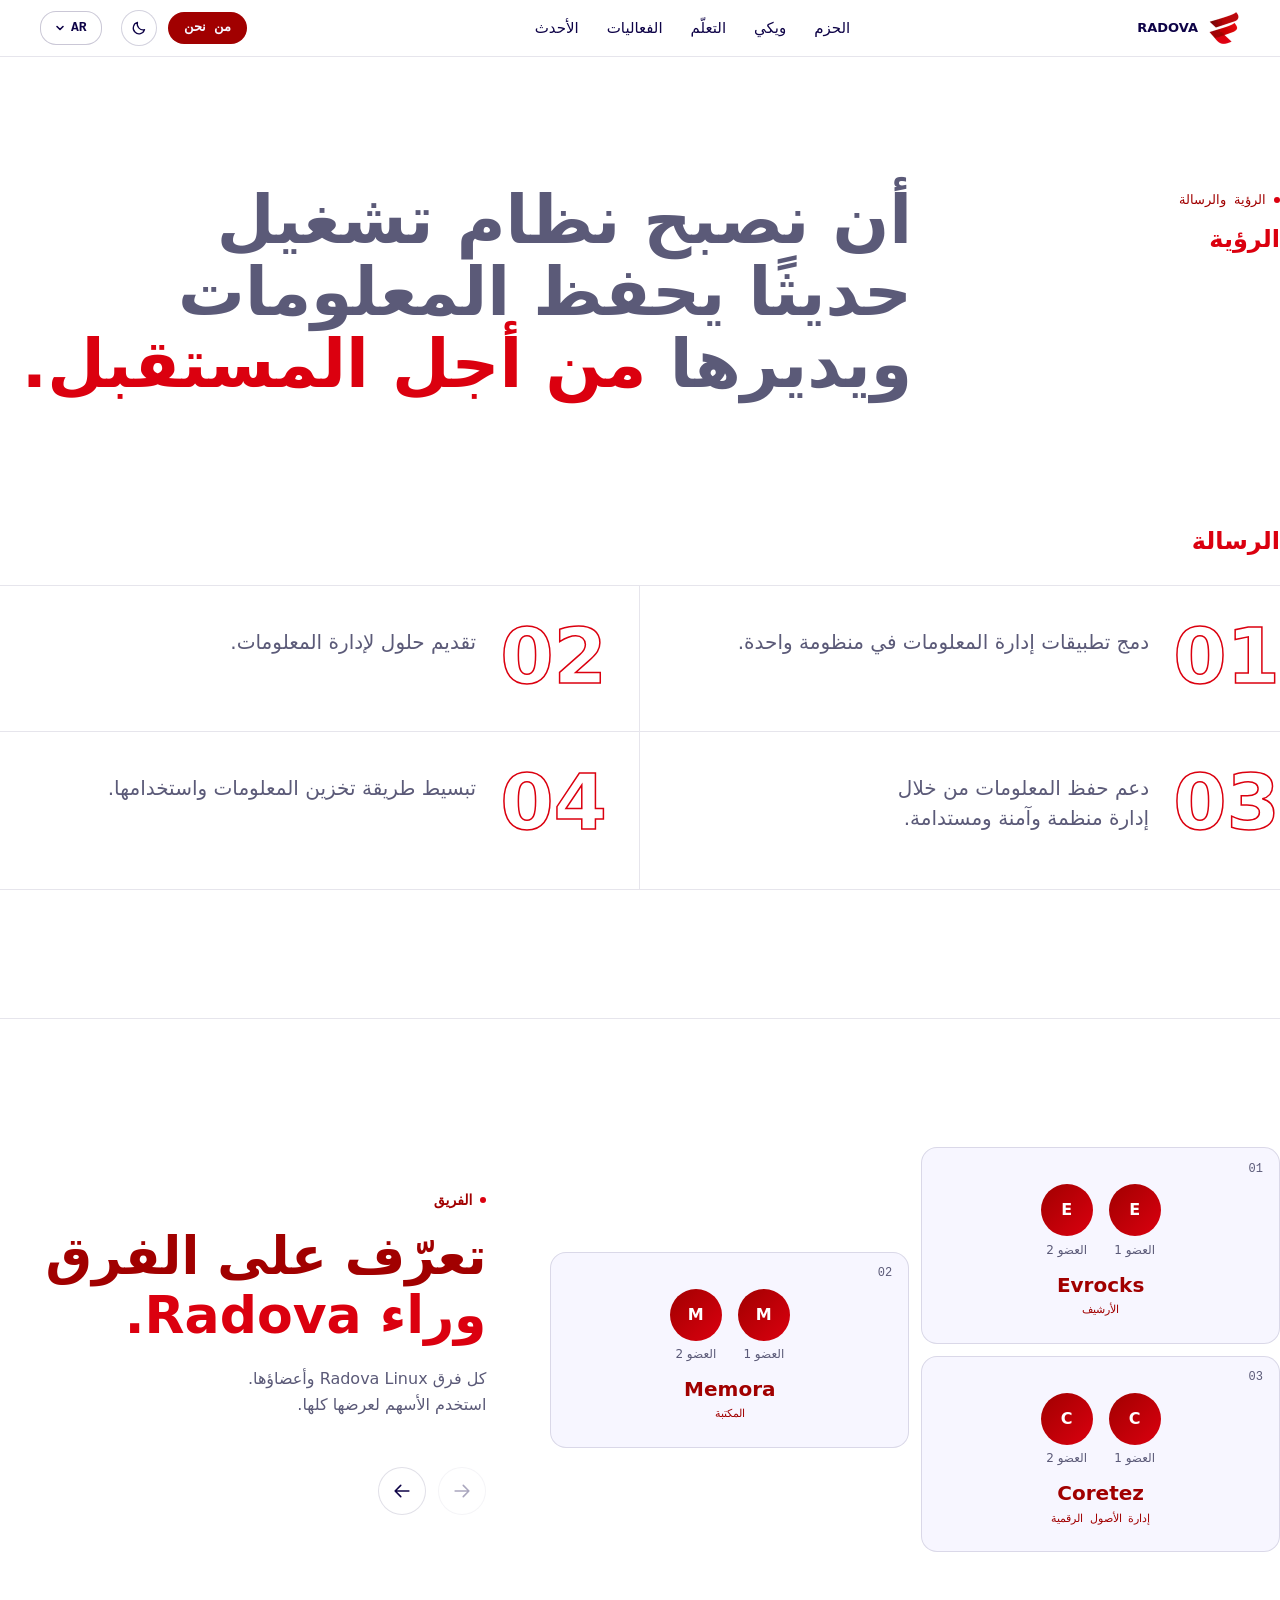
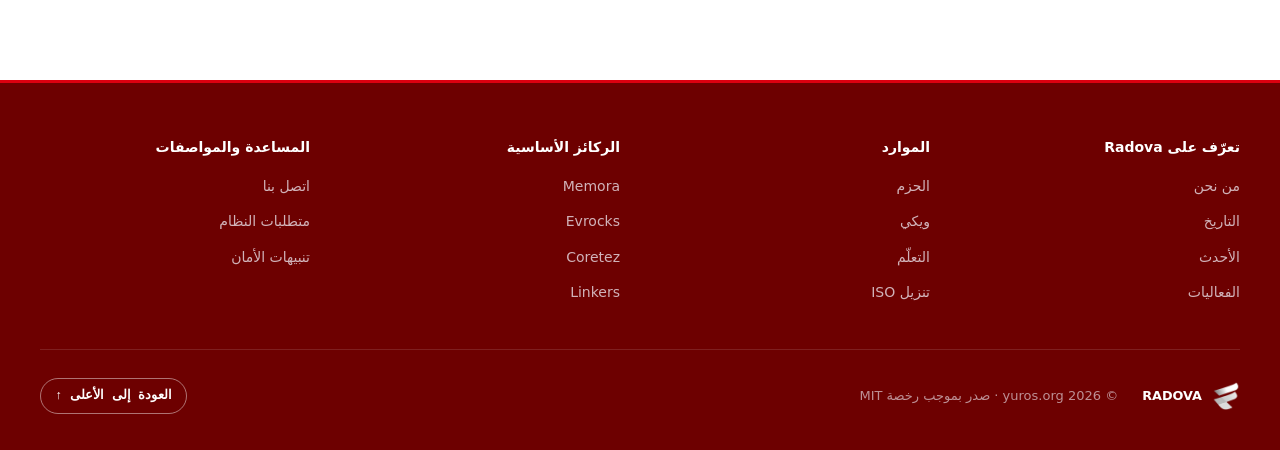
==== commit 0d57d065: "UPDATE" ====
--- a/ar/index.html
+++ b/ar/index.html
@@ -11,7 +11,7 @@
   <link rel="icon" type="image/png" href="../assets/logo.png">
   <link rel="stylesheet" href="../assets/css/pico.min.css" media="print" onload="this.media='all'">
 <noscript><link rel="stylesheet" href="../assets/css/pico.min.css"></noscript>
-<style data-bundle>/*radova-pico-shield*/body>main{padding-block:0}section{margin-bottom:0}article{margin-bottom:0;padding:0;border-radius:0;background:transparent;box-shadow:none}button{background:none;border:0;padding:0;margin:0;color:inherit;font:inherit;box-shadow:none}:where(a:not([role=button])){text-decoration:none}:root{color-scheme:light;--white:#FFFFFF;--lavender:#F7F6FF;--navy:#0E0347;--red-900:#A10000;--red-700:#BB080B;--red:#DB000F;--red-gradient:linear-gradient(135deg,var(--red-900) 0%,var(--red) 100%);--text:var(--text-primary);--muted:rgba(14,3,71,0.70);--line:rgba(14,3,71,0.12);--accent:var(--red);--font-heading:"Lato",system-ui,-apple-system,sans-serif;--font-body:"Roboto Variable",system-ui,-apple-system,sans-serif;--font-mono:ui-monospace,SFMono-Regular,Menlo,Consolas,monospace;--wrap:1120px}@media (prefers-reduced-motion:no-preference){html{scroll-behavior:smooth}}body{margin:0;background:var(--surface-page);color:var(--text);font:400 1.0625rem/1.65 var(--font-body);-webkit-font-smoothing:antialiased}a{color:inherit}h1,h2,h3{font-family:var(--font-heading);font-weight:900;letter-spacing:-0.03em;line-height:1.05;margin:0;text-wrap:balance}p{margin:0;text-wrap:balance}:focus-visible{outline:2px solid currentColor;outline-offset:3px;border-radius:4px}.skip-link{position:absolute;inset-inline-start:1rem;top:-3rem;padding:0.5rem 1rem;background:var(--surface-page);color:var(--text-heading);border:1px solid var(--line);border-radius:6px;z-index:100}.skip-link:focus{top:1rem}.wrap{width:min(var(--container-max),100% - 2rem);margin-inline:auto}.ab-header .wrap{display:flex;align-items:center;justify-content:space-between;height:64px}.ab-hero{padding:clamp(3rem,8vw,5.5rem) 0 clamp(5rem,10vw,8rem);text-align:center}.eyebrow{display:inline-flex;align-items:center;gap:0.5rem;font:500 0.8125rem/1 var(--font-mono);color:var(--muted);letter-spacing:0.04em;text-transform:uppercase;margin-bottom:2rem}.eyebrow::before{content:"";width:6px;height:6px;border-radius:50%;background:var(--accent)}.ab-hero h1{font-size:clamp(2rem,10vw,6rem);margin-inline:auto}.ab-hero h1 span{display:block;color:var(--red)}.ab-hero .sub{max-width:38rem;margin:1.75rem auto 0;font-size:clamp(1.0625rem,2vw,1.25rem);color:var(--muted)}.ab-section{padding:clamp(4.5rem,10vw,8rem) 0;border-top:1px solid var(--line)}.ab-section:first-child{border-top:0}.ab-section h2{font-size:clamp(2rem,4.5vw,3.25rem);max-width:18ch}.ab-section h2 span{color:var(--accent)}.ab-section :is(h1,h2).eyebrow{font:500 0.8125rem/1 var(--font-mono);letter-spacing:0.04em;max-width:none}.split{display:grid;grid-template-columns:1fr 1fr;gap:clamp(2rem,6vw,5rem);align-items:start}.vm-grid{display:grid;grid-template-columns:1fr 3fr;gap:clamp(2rem,5vw,4rem);align-items:start}.vm-side{position:sticky;top:112px}.vm-side .eyebrow{margin-bottom:1.25rem}.vm-label{font:900 clamp(1.25rem,2vw,1.5rem)/1 var(--font-heading);color:var(--red)}.vm-vision{font:900 clamp(2rem,5.2vw,4.5rem)/1.08 var(--font-heading);letter-spacing:-0.035em;text-wrap:balance}.vm-vision em{font-style:normal;color:var(--red);white-space:nowrap}.vm-label-mission{margin-top:clamp(4.5rem,10vw,7rem)}.vm-missions{list-style:none;padding:0;margin:2rem 0 0;display:grid;grid-template-columns:repeat(2,1fr);border-top:1px solid var(--line)}.vm-missions li{display:grid;grid-template-columns:auto 1fr;gap:1.5rem;align-items:start;padding-block:2.25rem 2.5rem;padding-inline:0 2rem;border-bottom:1px solid var(--line)}.vm-missions li:nth-child(even){padding-inline-start:2rem;border-inline-start:1px solid var(--line)}.vm-num{font:900 clamp(3rem,6vw,5rem)/0.9 var(--font-heading);letter-spacing:-0.04em;color:transparent;-webkit-text-stroke:1.5px var(--red);transition:color 0.3s}.vm-missions li:hover .vm-num{color:var(--red)}.vm-missions p{font-size:clamp(1.0625rem,1.6vw,1.25rem);line-height:1.5;padding-top:0.35rem}@supports (animation-timeline:view()){@media (prefers-reduced-motion:no-preference){.vm-vision .w{display:inline-block;animation:lit linear both;animation-timeline:view();animation-range:entry 60% cover 45%}@keyframes lit{from{opacity:0.8}to{opacity:1}}}}.member-tip .avatar{width:44px;height:44px;font-size:1rem}.team{--team-gap:0.75rem;list-style:none;margin:0;padding:0;display:grid;grid-auto-flow:column dense;grid-template-rows:repeat(4,1fr);grid-auto-columns:calc((100% - var(--team-gap)) / 2);gap:var(--team-gap);overflow-x:auto;overscroll-behavior-x:contain;scroll-snap-type:x mandatory;scrollbar-width:none;counter-reset:t}.team::-webkit-scrollbar{display:none}.team .role{margin:0.35rem 0 0;font:500 0.6875rem/1.4 var(--font-mono);letter-spacing:0.06em;text-transform:uppercase;color:var(--text-heading)}.members{list-style:none;padding:0;margin:0;display:flex;flex-wrap:wrap;justify-content:flex-end;gap:0.5rem}.member{display:inline-flex;align-items:center;gap:0.6rem;max-width:100%;padding-block:0.3rem 0.3rem;padding-inline:0.3rem 0.9rem;border:1px solid var(--line);border-radius:999px;background:var(--surface-page);transition:border-color 0.3s}.avatar{flex:none;display:grid;place-items:center;width:36px;height:36px;border-radius:50%;overflow:hidden;background:var(--red-gradient);color:var(--white);font:900 0.8125rem/1 var(--font-heading)}.avatar img{width:100%;height:100%;object-fit:cover;display:block}.member-name{font-size:0.875rem;line-height:1.3;overflow-wrap:anywhere}.team .members{order:-1;justify-content:center;gap:0.75rem 1rem}.team .member{flex-direction:column;gap:0.4rem;padding:0;border:0;background:none}.team .avatar{width:52px;height:52px;font-size:1rem}.team .member-name{font-size:0.75rem;color:var(--muted)}@media (max-width:575px){.team{grid-template-rows:repeat(3,1fr);grid-auto-columns:100%}.team .members{order:0;justify-content:flex-start;gap:0.5rem 1rem}.team .member{flex-direction:row;gap:0.5rem}.team .avatar{width:32px;height:32px;font-size:0.75rem}.team .member-name{font-size:0.8125rem}}@media (min-width:1024px){.team{grid-column:1;grid-row:1 / 3}}.ab-footer .wrap{display:flex;justify-content:space-between;align-items:center;gap:1rem}@media (prefers-reduced-motion:no-preference){.ab-hero > .wrap > *{animation:rise 0.9s cubic-bezier(0.2,0.7,0.2,1) both}.ab-hero h1{animation-delay:0.08s}.ab-hero .sub{animation-delay:0.18s}}@media (max-width:1023px){.split{grid-template-columns:1fr}.vm-grid{grid-template-columns:1fr}.vm-side{position:static}.vm-missions{grid-template-columns:1fr}.vm-missions li,.vm-missions li:nth-child(even){padding:1.75rem 0;border-inline-start:0}}@font-face{font-family:"Lato Fallback";src:local("system-ui"),local("-apple-system"),local("Segoe UI"),sans-serif;size-adjust:99%}@font-face{font-family:"Roboto Fallback";src:local("system-ui"),local("-apple-system"),local("Segoe UI"),sans-serif;size-adjust:100%}:root{color-scheme:light;--font-heading:"Lato","Lato Fallback",system-ui,-apple-system,sans-serif;--font-body:"Roboto Variable","Roboto Fallback",system-ui,-apple-system,sans-serif;--font-mono:ui-monospace,SFMono-Regular,Menlo,Consolas,monospace;--red-900:#A10000;--red-700:#BB080B;--red-600:#DB000F;--red-500:#FF0000;--blue:#0035c6;--lavender:#F7F6FF;--white:#FFFFFF;--muted:#5b5a78;--line:rgba(14,3,71,0.10);--navy-gradient:linear-gradient(135deg,#0E0347 0%,#0E0347 55%,#0B2E8D 130%);--pad-x:max(1rem,calc((100% - 72rem) / 2));--pad-y:clamp(5rem,9vw,7.5rem);--ic-arrow-up-right:url("data:image/svg+xml,%3Csvg%20xmlns%3D%22http%3A%2F%2Fwww.w3.org%2F2000%2Fsvg%22%20viewBox%3D%220%200%20256%20256%22%20fill%3D%22currentColor%22%3E%3Cpath%20d%3D%22M200%2C64V168a8%2C8%2C0%2C0%2C1-16%2C0V83.31L69.66%2C197.66a8%2C8%2C0%2C0%2C1-11.32-11.32L172.69%2C72H88a8%2C8%2C0%2C0%2C1%2C0-16H192A8%2C8%2C0%2C0%2C1%2C200%2C64Z%22%2F%3E%3C%2Fsvg%3E");--ic-arrows-clockwise:url("data:image/svg+xml,%3Csvg%20xmlns%3D%22http%3A%2F%2Fwww.w3.org%2F2000%2Fsvg%22%20viewBox%3D%220%200%20256%20256%22%20fill%3D%22currentColor%22%3E%3Cpath%20d%3D%22M224%2C48V96a8%2C8%2C0%2C0%2C1-8%2C8H168a8%2C8%2C0%2C0%2C1%2C0-16h28.69L182.06%2C73.37a79.56%2C79.56%2C0%2C0%2C0-56.13-23.43h-.45A79.52%2C79.52%2C0%2C0%2C0%2C69.59%2C72.71%2C8%2C8%2C0%2C0%2C1%2C58.41%2C61.27a96%2C96%2C0%2C0%2C1%2C135%2C.79L208%2C76.69V48a8%2C8%2C0%2C0%2C1%2C16%2C0ZM186.41%2C183.29a80%2C80%2C0%2C0%2C1-112.47-.66L59.31%2C168H88a8%2C8%2C0%2C0%2C0%2C0-16H40a8%2C8%2C0%2C0%2C0-8%2C8v48a8%2C8%2C0%2C0%2C0%2C16%2C0V179.31l14.63%2C14.63A95.43%2C95.43%2C0%2C0%2C0%2C130%2C222.06h.53a95.36%2C95.36%2C0%2C0%2C0%2C67.07-27.33%2C8%2C8%2C0%2C0%2C0-11.18-11.44Z%22%2F%3E%3C%2Fsvg%3E");--ic-cpu:url("data:image/svg+xml,%3Csvg%20xmlns%3D%22http%3A%2F%2Fwww.w3.org%2F2000%2Fsvg%22%20viewBox%3D%220%200%20256%20256%22%20fill%3D%22currentColor%22%3E%3Cpath%20d%3D%22M152%2C96H104a8%2C8%2C0%2C0%2C0-8%2C8v48a8%2C8%2C0%2C0%2C0%2C8%2C8h48a8%2C8%2C0%2C0%2C0%2C8-8V104A8%2C8%2C0%2C0%2C0%2C152%2C96Zm-8%2C48H112V112h32Zm88%2C0H216V112h16a8%2C8%2C0%2C0%2C0%2C0-16H216V56a16%2C16%2C0%2C0%2C0-16-16H160V24a8%2C8%2C0%2C0%2C0-16%2C0V40H112V24a8%2C8%2C0%2C0%2C0-16%2C0V40H56A16%2C16%2C0%2C0%2C0%2C40%2C56V96H24a8%2C8%2C0%2C0%2C0%2C0%2C16H40v32H24a8%2C8%2C0%2C0%2C0%2C0%2C16H40v40a16%2C16%2C0%2C0%2C0%2C16%2C16H96v16a8%2C8%2C0%2C0%2C0%2C16%2C0V216h32v16a8%2C8%2C0%2C0%2C0%2C16%2C0V216h40a16%2C16%2C0%2C0%2C0%2C16-16V160h16a8%2C8%2C0%2C0%2C0%2C0-16Zm-32%2C56H56V56H200v95.87s0%2C.09%2C0%2C.13%2C0%2C.09%2C0%2C.13V200Z%22%2F%3E%3C%2Fsvg%3E");--ic-download-simple:url("data:image/svg+xml,%3Csvg%20xmlns%3D%22http%3A%2F%2Fwww.w3.org%2F2000%2Fsvg%22%20viewBox%3D%220%200%20256%20256%22%20fill%3D%22currentColor%22%3E%3Cpath%20d%3D%22M224%2C144v64a8%2C8%2C0%2C0%2C1-8%2C8H40a8%2C8%2C0%2C0%2C1-8-8V144a8%2C8%2C0%2C0%2C1%2C16%2C0v56H208V144a8%2C8%2C0%2C0%2C1%2C16%2C0Zm-101.66%2C5.66a8%2C8%2C0%2C0%2C0%2C11.32%2C0l40-40a8%2C8%2C0%2C0%2C0-11.32-11.32L136%2C124.69V32a8%2C8%2C0%2C0%2C0-16%2C0v92.69L93.66%2C98.34a8%2C8%2C0%2C0%2C0-11.32%2C11.32Z%22%2F%3E%3C%2Fsvg%3E");--ic-feather:url("data:image/svg+xml,%3Csvg%20xmlns%3D%22http%3A%2F%2Fwww.w3.org%2F2000%2Fsvg%22%20viewBox%3D%220%200%20256%20256%22%20fill%3D%22currentColor%22%3E%3Cpath%20d%3D%22M221.28%2C34.75a64%2C64%2C0%2C0%2C0-90.49%2C0L60.69%2C104A15.9%2C15.9%2C0%2C0%2C0%2C56%2C115.31v73.38L26.34%2C218.34a8%2C8%2C0%2C0%2C0%2C11.32%2C11.32L67.32%2C200H140.7A15.92%2C15.92%2C0%2C0%2C0%2C152%2C195.32l0%2C0%2C69.23-70A64%2C64%2C0%2C0%2C0%2C221.28%2C34.75ZM142.07%2C46.06A48%2C48%2C0%2C0%2C1%2C211.79%2C112H155.33l34.35-34.34a8%2C8%2C0%2C0%2C0-11.32-11.32L120%2C124.69V67.87ZM72%2C115.35l32-31.67v57l-32%2C32ZM140.7%2C184H83.32l56-56h56.74Z%22%2F%3E%3C%2Fsvg%3E");--ic-git-branch:url("data:image/svg+xml,%3Csvg%20xmlns%3D%22http%3A%2F%2Fwww.w3.org%2F2000%2Fsvg%22%20viewBox%3D%220%200%20256%20256%22%20fill%3D%22currentColor%22%3E%3Cpath%20d%3D%22M232%2C64a32%2C32%2C0%2C1%2C0-40%2C31v17a8%2C8%2C0%2C0%2C1-8%2C8H96a23.84%2C23.84%2C0%2C0%2C0-8%2C1.38V95a32%2C32%2C0%2C1%2C0-16%2C0v66a32%2C32%2C0%2C1%2C0%2C16%2C0V144a8%2C8%2C0%2C0%2C1%2C8-8h88a24%2C24%2C0%2C0%2C0%2C24-24V95A32.06%2C32.06%2C0%2C0%2C0%2C232%2C64ZM64%2C64A16%2C16%2C0%2C1%2C1%2C80%2C80%2C16%2C16%2C0%2C0%2C1%2C64%2C64ZM96%2C192a16%2C16%2C0%2C1%2C1-16-16A16%2C16%2C0%2C0%2C1%2C96%2C192ZM200%2C80a16%2C16%2C0%2C1%2C1%2C16-16A16%2C16%2C0%2C0%2C1%2C200%2C80Z%22%2F%3E%3C%2Fsvg%3E");--ic-hard-drives:url("data:image/svg+xml,%3Csvg%20xmlns%3D%22http%3A%2F%2Fwww.w3.org%2F2000%2Fsvg%22%20viewBox%3D%220%200%20256%20256%22%20fill%3D%22currentColor%22%3E%3Cpath%20d%3D%22M208%2C136H48a16%2C16%2C0%2C0%2C0-16%2C16v48a16%2C16%2C0%2C0%2C0%2C16%2C16H208a16%2C16%2C0%2C0%2C0%2C16-16V152A16%2C16%2C0%2C0%2C0%2C208%2C136Zm0%2C64H48V152H208v48Zm0-160H48A16%2C16%2C0%2C0%2C0%2C32%2C56v48a16%2C16%2C0%2C0%2C0%2C16%2C16H208a16%2C16%2C0%2C0%2C0%2C16-16V56A16%2C16%2C0%2C0%2C0%2C208%2C40Zm0%2C64H48V56H208v48ZM192%2C80a12%2C12%2C0%2C1%2C1-12-12A12%2C12%2C0%2C0%2C1%2C192%2C80Zm0%2C96a12%2C12%2C0%2C1%2C1-12-12A12%2C12%2C0%2C0%2C1%2C192%2C176Z%22%2F%3E%3C%2Fsvg%3E");--ic-lightning:url("data:image/svg+xml,%3Csvg%20xmlns%3D%22http%3A%2F%2Fwww.w3.org%2F2000%2Fsvg%22%20viewBox%3D%220%200%20256%20256%22%20fill%3D%22currentColor%22%3E%3Cpath%20d%3D%22M215.79%2C118.17a8%2C8%2C0%2C0%2C0-5-5.66L153.18%2C90.9l14.66-73.33a8%2C8%2C0%2C0%2C0-13.69-7l-112%2C120a8%2C8%2C0%2C0%2C0%2C3%2C13l57.63%2C21.61L88.16%2C238.43a8%2C8%2C0%2C0%2C0%2C13.69%2C7l112-120A8%2C8%2C0%2C0%2C0%2C215.79%2C118.17ZM109.37%2C214l10.47-52.38a8%2C8%2C0%2C0%2C0-5-9.06L62%2C132.71l84.62-90.66L136.16%2C94.43a8%2C8%2C0%2C0%2C0%2C5%2C9.06l52.8%2C19.8Z%22%2F%3E%3C%2Fsvg%3E");--ic-memory:url("data:image/svg+xml,%3Csvg%20xmlns%3D%22http%3A%2F%2Fwww.w3.org%2F2000%2Fsvg%22%20viewBox%3D%220%200%20256%20256%22%20fill%3D%22currentColor%22%3E%3Cpath%20d%3D%22M232%2C56H24A16%2C16%2C0%2C0%2C0%2C8%2C72V200a8%2C8%2C0%2C0%2C0%2C16%2C0V184H40v16a8%2C8%2C0%2C0%2C0%2C16%2C0V184H72v16a8%2C8%2C0%2C0%2C0%2C16%2C0V184h16v16a8%2C8%2C0%2C0%2C0%2C16%2C0V184h16v16a8%2C8%2C0%2C0%2C0%2C16%2C0V184h16v16a8%2C8%2C0%2C0%2C0%2C16%2C0V184h16v16a8%2C8%2C0%2C0%2C0%2C16%2C0V184h16v16a8%2C8%2C0%2C0%2C0%2C16%2C0V72A16%2C16%2C0%2C0%2C0%2C232%2C56ZM24%2C72H232v96H24Zm88%2C80a8%2C8%2C0%2C0%2C0%2C8-8V96a8%2C8%2C0%2C0%2C0-8-8H48a8%2C8%2C0%2C0%2C0-8%2C8v48a8%2C8%2C0%2C0%2C0%2C8%2C8ZM56%2C104h48v32H56Zm88%2C48h64a8%2C8%2C0%2C0%2C0%2C8-8V96a8%2C8%2C0%2C0%2C0-8-8H144a8%2C8%2C0%2C0%2C0-8%2C8v48A8%2C8%2C0%2C0%2C0%2C144%2C152Zm8-48h48v32H152Z%22%2F%3E%3C%2Fsvg%3E");--ic-monitor:url("data:image/svg+xml,%3Csvg%20xmlns%3D%22http%3A%2F%2Fwww.w3.org%2F2000%2Fsvg%22%20viewBox%3D%220%200%20256%20256%22%20fill%3D%22currentColor%22%3E%3Cpath%20d%3D%22M208%2C40H48A24%2C24%2C0%2C0%2C0%2C24%2C64V176a24%2C24%2C0%2C0%2C0%2C24%2C24H208a24%2C24%2C0%2C0%2C0%2C24-24V64A24%2C24%2C0%2C0%2C0%2C208%2C40Zm8%2C136a8%2C8%2C0%2C0%2C1-8%2C8H48a8%2C8%2C0%2C0%2C1-8-8V64a8%2C8%2C0%2C0%2C1%2C8-8H208a8%2C8%2C0%2C0%2C1%2C8%2C8Zm-48%2C48a8%2C8%2C0%2C0%2C1-8%2C8H96a8%2C8%2C0%2C0%2C1%2C0-16h64A8%2C8%2C0%2C0%2C1%2C168%2C224Z%22%2F%3E%3C%2Fsvg%3E");--ic-shield-check:url("data:image/svg+xml,%3Csvg%20xmlns%3D%22http%3A%2F%2Fwww.w3.org%2F2000%2Fsvg%22%20viewBox%3D%220%200%20256%20256%22%20fill%3D%22currentColor%22%3E%3Cpath%20d%3D%22M208%2C40H48A16%2C16%2C0%2C0%2C0%2C32%2C56v56c0%2C52.72%2C25.52%2C84.67%2C46.93%2C102.19%2C23.06%2C18.86%2C46%2C25.26%2C47%2C25.53a8%2C8%2C0%2C0%2C0%2C4.2%2C0c1-.27%2C23.91-6.67%2C47-25.53C198.48%2C196.67%2C224%2C164.72%2C224%2C112V56A16%2C16%2C0%2C0%2C0%2C208%2C40Zm0%2C72c0%2C37.07-13.66%2C67.16-40.6%2C89.42A129.3%2C129.3%2C0%2C0%2C1%2C128%2C223.62a128.25%2C128.25%2C0%2C0%2C1-38.92-21.81C61.82%2C179.51%2C48%2C149.3%2C48%2C112l0-56%2C160%2C0ZM82.34%2C141.66a8%2C8%2C0%2C0%2C1%2C11.32-11.32L112%2C148.69l50.34-50.35a8%2C8%2C0%2C0%2C1%2C11.32%2C11.32l-56%2C56a8%2C8%2C0%2C0%2C1-11.32%2C0Z%22%2F%3E%3C%2Fsvg%3E");--ic-stack:url("data:image/svg+xml,%3Csvg%20xmlns%3D%22http%3A%2F%2Fwww.w3.org%2F2000%2Fsvg%22%20viewBox%3D%220%200%20256%20256%22%20fill%3D%22currentColor%22%3E%3Cpath%20d%3D%22M230.91%2C172A8%2C8%2C0%2C0%2C1%2C228%2C182.91l-96%2C56a8%2C8%2C0%2C0%2C1-8.06%2C0l-96-56A8%2C8%2C0%2C0%2C1%2C36%2C169.09l92%2C53.65%2C92-53.65A8%2C8%2C0%2C0%2C1%2C230.91%2C172ZM220%2C121.09l-92%2C53.65L36%2C121.09A8%2C8%2C0%2C0%2C0%2C28%2C134.91l96%2C56a8%2C8%2C0%2C0%2C0%2C8.06%2C0l96-56A8%2C8%2C0%2C1%2C0%2C220%2C121.09ZM24%2C80a8%2C8%2C0%2C0%2C1%2C4-6.91l96-56a8%2C8%2C0%2C0%2C1%2C8.06%2C0l96%2C56a8%2C8%2C0%2C0%2C1%2C0%2C13.82l-96%2C56a8%2C8%2C0%2C0%2C1-8.06%2C0l-96-56A8%2C8%2C0%2C0%2C1%2C24%2C80Zm23.88%2C0L128%2C126.74%2C208.12%2C80%2C128%2C33.26Z%22%2F%3E%3C%2Fsvg%3E");--ic-terminal-window:url("data:image/svg+xml,%3Csvg%20xmlns%3D%22http%3A%2F%2Fwww.w3.org%2F2000%2Fsvg%22%20viewBox%3D%220%200%20256%20256%22%20fill%3D%22currentColor%22%3E%3Cpath%20d%3D%22M128%2C128a8%2C8%2C0%2C0%2C1-3%2C6.25l-40%2C32a8%2C8%2C0%2C1%2C1-10-12.5L107.19%2C128%2C75%2C102.25a8%2C8%2C0%2C1%2C1%2C10-12.5l40%2C32A8%2C8%2C0%2C0%2C1%2C128%2C128Zm48%2C24H136a8%2C8%2C0%2C0%2C0%2C0%2C16h40a8%2C8%2C0%2C0%2C0%2C0-16Zm56-96V200a16%2C16%2C0%2C0%2C1-16%2C16H40a16%2C16%2C0%2C0%2C1-16-16V56A16%2C16%2C0%2C0%2C1%2C40%2C40H216A16%2C16%2C0%2C0%2C1%2C232%2C56ZM216%2C200V56H40V200H216Z%22%2F%3E%3C%2Fsvg%3E");--ic-arrow-red:url("data:image/svg+xml,%3Csvg%20fill%3D%22%23DB000F%22%20xmlns%3D%22http%3A%2F%2Fwww.w3.org%2F2000%2Fsvg%22%20viewBox%3D%220%200%20256%20256%22%3E%3Cpath%20d%3D%22M200%2C64V168a8%2C8%2C0%2C0%2C1-16%2C0V83.31L69.66%2C197.66a8%2C8%2C0%2C0%2C1-11.32-11.32L172.69%2C72H88a8%2C8%2C0%2C0%2C1%2C0-16H192A8%2C8%2C0%2C0%2C1%2C200%2C64Z%22%2F%3E%3C%2Fsvg%3E");--ic-download-red:url("data:image/svg+xml,%3Csvg%20fill%3D%22%23DB000F%22%20xmlns%3D%22http%3A%2F%2Fwww.w3.org%2F2000%2Fsvg%22%20viewBox%3D%220%200%20256%20256%22%3E%3Cpath%20d%3D%22M224%2C144v64a8%2C8%2C0%2C0%2C1-8%2C8H40a8%2C8%2C0%2C0%2C1-8-8V144a8%2C8%2C0%2C0%2C1%2C16%2C0v56H208V144a8%2C8%2C0%2C0%2C1%2C16%2C0Zm-101.66%2C5.66a8%2C8%2C0%2C0%2C0%2C11.32%2C0l40-40a8%2C8%2C0%2C0%2C0-11.32-11.32L136%2C124.69V32a8%2C8%2C0%2C0%2C0-16%2C0v92.69L93.66%2C98.34a8%2C8%2C0%2C0%2C0-11.32%2C11.32Z%22%2F%3E%3C%2Fsvg%3E");--ic-arrow-white:url("data:image/svg+xml,%3Csvg%20fill%3D%22%23FFFFFF%22%20xmlns%3D%22http%3A%2F%2Fwww.w3.org%2F2000%2Fsvg%22%20viewBox%3D%220%200%20256%20256%22%3E%3Cpath%20d%3D%22M200%2C64V168a8%2C8%2C0%2C0%2C1-16%2C0V83.31L69.66%2C197.66a8%2C8%2C0%2C0%2C1-11.32-11.32L172.69%2C72H88a8%2C8%2C0%2C0%2C1%2C0-16H192A8%2C8%2C0%2C0%2C1%2C200%2C64Z%22%2F%3E%3C%2Fsvg%3E");--ic-stack-white:url("data:image/svg+xml,%3Csvg%20fill%3D%22%23FFFFFF%22%20xmlns%3D%22http%3A%2F%2Fwww.w3.org%2F2000%2Fsvg%22%20viewBox%3D%220%200%20256%20256%22%3E%3Cpath%20d%3D%22M230.91%2C172A8%2C8%2C0%2C0%2C1%2C228%2C182.91l-96%2C56a8%2C8%2C0%2C0%2C1-8.06%2C0l-96-56A8%2C8%2C0%2C0%2C1%2C36%2C169.09l92%2C53.65%2C92-53.65A8%2C8%2C0%2C0%2C1%2C230.91%2C172ZM220%2C121.09l-92%2C53.65L36%2C121.09A8%2C8%2C0%2C0%2C0%2C28%2C134.91l96%2C56a8%2C8%2C0%2C0%2C0%2C8.06%2C0l96-56A8%2C8%2C0%2C1%2C0%2C220%2C121.09ZM24%2C80a8%2C8%2C0%2C0%2C1%2C4-6.91l96-56a8%2C8%2C0%2C0%2C1%2C8.06%2C0l96%2C56a8%2C8%2C0%2C0%2C1%2C0%2C13.82l-96%2C56a8%2C8%2C0%2C0%2C1-8.06%2C0l-96-56A8%2C8%2C0%2C0%2C1%2C24%2C80Zm23.88%2C0L128%2C126.74%2C208.12%2C80%2C128%2C33.26Z%22%2F%3E%3C%2Fsvg%3E")}*,*::before,*::after{box-sizing:border-box}html{max-width:100%;overflow-x:clip;background-color:var(--surface-page);color-scheme:light;scroll-behavior:smooth}body{max-width:100%;overflow-x:clip;margin:0;padding:0;background-color:var(--surface-page);color:var(--text-heading);font-family:var(--font-body);font-size:16px;line-height:1.6;-webkit-font-smoothing:antialiased}body > main,main{margin:0;padding:0;counter-reset:section-counter}ul,ol,dl,li,dt,dd,figure,pre,blockquote{margin:0;padding:0;list-style:none}li::marker{content:none}p,h1,h2,h3,h4,dt,dd,td,th,code,a,span,div,article{min-width:0;overflow-wrap:anywhere}h1,h2,h3,h4,h5,h6{font-family:var(--font-heading);color:var(--text-heading);margin:0 0 1rem;text-wrap:balance}h1{font-size:clamp(2.25rem,5vw,56px);font-weight:900;line-height:1.1;letter-spacing:-0.02em}h2{font-size:clamp(2rem,4vw,48px);font-weight:900;line-height:1.15;letter-spacing:-0.015em}h3{font-size:clamp(1.25rem,2.2vw,24px);font-weight:700;line-height:1.25}h1 span,h2 span{color:var(--text-heading)}p{font-family:var(--font-body);font-size:16px;line-height:1.65;color:var(--muted);margin:0 0 1rem}.lead{font-size:clamp(1.125rem,1.8vw,20px);line-height:1.6;color:var(--muted)}.eyebrow{font-family:var(--font-body);font-size:14px;font-weight:700;text-transform:uppercase;letter-spacing:0.08em;color:var(--text-heading);margin:0 0 0.65rem}pre{overflow-x:auto;max-width:100%;background:transparent;border:0}code{background:transparent;padding:0;color:inherit;font-size:13.5px}a{color:var(--text-heading);text-decoration:underline;text-underline-offset:0.2em;transition:color 200ms cubic-bezier(.2,.7,.2,1)}a:hover{color:var(--red-700)}:focus-visible{outline:2px solid var(--red-600);outline-offset:3px}.skip-link{position:absolute;top:-4rem;inset-inline-start:1rem;z-index:100;padding:0.5rem 1rem;background:var(--red-900);color:var(--white);border-radius:999px;font-weight:600;text-decoration:none}.skip-link:focus{top:0.75rem}main > section{position:relative;padding-block:var(--pad-y);scroll-margin-top:5rem}section[data-label]{counter-increment:section-counter}section[data-label]::before{content:"// " attr(data-label);display:block;font-family:var(--font-mono);font-size:14px;font-weight:600;text-transform:uppercase;letter-spacing:0.08em;color:var(--muted);margin-bottom:1.5rem;grid-column:1 / -1}section[data-label]::after{content:"(" counter(section-counter,decimal-leading-zero) ")";position:absolute;top:var(--pad-y);inset-inline-end:var(--pad-x);font-family:var(--font-mono);font-size:14px;font-weight:600;color:var(--muted);pointer-events:none}body > header.site-header,.site-header{position:sticky;top:0;z-index:100;width:100%;min-height:48px;padding-block:0.65rem;display:flex;align-items:center;justify-content:space-between;gap:1.25rem;background:rgba(255,255,255,0.82);-webkit-backdrop-filter:blur(16px) saturate(180%);backdrop-filter:blur(16px) saturate(180%);border-bottom:1px solid var(--line)}@supports not (backdrop-filter:blur(1px)){.site-header{background:var(--surface-page)}}.brand-lockup{display:inline-flex;align-items:center;gap:0.625rem;text-decoration:none}.brand-name{font-family:var(--font-heading);font-weight:900;font-size:0.8rem;letter-spacing:0.02em;text-transform:uppercase;color:var(--text-heading)}.brand-lockup-light .brand-name{color:var(--white)}.nav-list{display:flex;align-items:center;gap:1.75rem;flex-wrap:wrap}.nav-list a{font-family:var(--font-body);font-size:15px;font-weight:500;color:var(--text-heading);text-decoration:none;transition:color 200ms cubic-bezier(.2,.7,.2,1)}.nav-list a:hover{color:var(--red-600)}.btn{display:inline-flex;align-items:center;justify-content:center;height:48px;padding-inline:1.5rem;border-radius:9999px;font-family:var(--font-body);font-size:16px;font-weight:500;line-height:1;white-space:nowrap;border:1.5px solid transparent;transition:transform 200ms cubic-bezier(.2,.7,.2,1),background-color 200ms cubic-bezier(.2,.7,.2,1),border-color 200ms cubic-bezier(.2,.7,.2,1),color 200ms cubic-bezier(.2,.7,.2,1),box-shadow 200ms cubic-bezier(.2,.7,.2,1)}.btn:active{transform:scale(0.98)}.btn-lg{height:52px;padding-inline:1.5rem;font-size:16px;font-weight:600}.btn-navy{background-color:var(--red-900);border-color:var(--red-900);color:var(--white)}.btn-navy:hover{background-color:var(--blue);border-color:var(--blue);color:var(--white)}.btn-primary{background-color:var(--red-600);border-color:var(--red-600);color:var(--white);box-shadow:0 4px 16px rgba(219,0,15,0.24)}.btn-primary:hover{background-color:var(--red-700);border-color:var(--red-700);color:var(--white)}.btn-primary:active{background-color:var(--red-900);border-color:var(--red-900)}.btn-arrow,.btn-arrow-red{padding-inline:1.5rem 0.625rem;gap:0.75rem}.btn-arrow::after,.btn-arrow-red::after{content:"";display:inline-block;width:32px;height:32px;border-radius:50%;flex-shrink:0;transition:transform 200ms cubic-bezier(.2,.7,.2,1)}.btn-arrow::after{background:var(--surface-page) var(--ic-arrow-red) center / 18px 18px no-repeat}.btn-arrow:hover::after,.btn-arrow-red:hover::after{transform:translateX(10px)}.hero{background:radial-gradient(45% 50% at 82% 18%,rgba(219,0,15,0.10),transparent 70%),radial-gradient(35% 40% at 15% 30%,rgba(14,3,71,0.04),transparent 70%),#FFFFFF;padding-top:clamp(1rem,2vw,1.75rem);padding-bottom:clamp(3.5rem,7vw,5.5rem);border-bottom:1px solid var(--line)}.hero-spec-strip{border-top:1px solid var(--line);border-bottom:1px solid var(--line);padding-block:0.5rem;margin-bottom:clamp(1.5rem,3vw,2.5rem);display:flex;justify-content:space-between;align-items:center;flex-wrap:wrap;gap:1rem}.hero-spec-strip::after{content:attr(data-sys);font-family:var(--font-mono);font-size:12px;color:var(--muted);text-transform:uppercase;letter-spacing:0.08em}.hero-chip{display:inline-flex;align-items:center;gap:0.5rem;padding:0.35rem 0.9rem;border-radius:999px;border:1px solid rgba(219,0,15,0.25);background:rgba(219,0,15,0.04);color:var(--text-heading);font-size:13px;font-weight:700;margin:0}.hero-chip::before{content:"";width:8px;height:8px;border-radius:50%;background:var(--red-600)}.hero-split{display:flex;flex-direction:column;gap:2rem}@media (min-width:56rem){.hero-split{display:grid;grid-template-columns:repeat(12,1fr);gap:clamp(2rem,4vw,3.5rem);align-items:start}.hero-split-left{grid-column:1 / 6}.hero-split-right{grid-column:6 / 13;border-inline-start:1px solid var(--red-600);padding-inline-start:clamp(1.5rem,2.5vw,2.5rem)}}.hero-split-right h1{font-family:var(--font-heading);font-size:clamp(1.5rem,5.5vw,3rem);font-weight:900;line-height:1.05;letter-spacing:-0.03em;color:var(--text-heading);margin:0;margin-bottom:1.75rem;text-transform:capitalize}.hero-split-left h1 span{color:var(--red-600)}.hero-lead{font-size:1.125rem;line-height:1.7;color:var(--muted);margin-bottom:2rem}.workbench-grid{display:flex;flex-direction:column;gap:1.5rem}@media (min-width:52rem){.workbench-grid{display:grid;grid-template-columns:1.2fr 0.8fr;gap:0;align-items:center}}.swiss-ledger{display:grid;grid-template-columns:1fr;border-top:2px solid var(--red-900);border-bottom:1px solid var(--line)}@media (min-width:42rem){.swiss-ledger{grid-template-columns:repeat(2,1fr)}}main #manifesto .swiss-ledger article.ledger-item,.ledger-item{margin:0;border-radius:0;background:transparent;box-shadow:none;border:0;padding-block:1.75rem 1.75rem;padding-inline:0 1.5rem;position:relative}@media (max-width:41.99rem){main #manifesto .swiss-ledger article.ledger-item:not(:first-child),.ledger-item:not(:first-child){border-top:1px solid var(--line)}}@media (min-width:42rem){main #manifesto .swiss-ledger article.ledger-item:nth-child(2n),.ledger-item:nth-child(2n){border-inline-start:1px solid var(--line);padding-inline-start:1.75rem;padding-inline-end:0}main #manifesto .swiss-ledger article.ledger-item:nth-child(n+3),.ledger-item:nth-child(n+3){border-top:1px solid var(--line)}}.ledger-item h3{font-family:var(--font-heading);font-size:1.25rem;font-weight:900;color:var(--text-heading);line-height:1.3;margin-bottom:0.5rem}.ledger-item h3::before{content:attr(data-index);font-family:var(--font-mono);font-size:12px;font-weight:700;color:var(--red-600);display:block;margin-bottom:0.4rem;letter-spacing:0.05em}.ledger-item:nth-child(1) h3::before{content:"01 /"}.ledger-item:nth-child(2) h3::before{content:"02 /"}.ledger-item:nth-child(3) h3::before{content:"03 /"}.ledger-item:nth-child(4) h3::before{content:"04 /"}.ledger-item p{font-size:1rem;line-height:1.6;color:var(--muted);margin:0;text-align:start}@media (prefers-reduced-motion:reduce){html{scroll-behavior:auto}main > section{scroll-margin-top:0}}.navbar{margin-inline-start:auto}.nav-links{list-style:none;margin:0;padding:0;display:flex}.nav-links li{list-style:none;margin:0;padding:0}.dropdown{position:relative;display:inline-block}nav.navbar li :where(a,[role="link"]){margin:0}.dropdown-content{position:absolute;top:calc(100% + 18px);inset-inline-end:0;inset-inline-start:auto;transform:translateY(-6px);background:var(--surface-page);min-width:250px;max-width:calc(100vw - 32px);border-radius:16px;box-shadow:0 16px 15px rgba(0,0,0,0.08);z-index:999;opacity:0;visibility:hidden;transition:opacity 0.25s ease,transform 0.25s ease,visibility 0.25s ease}.dropdown-content::before{content:'';position:absolute;top:-22px;inset-inline-start:0;inset-inline-end:0;height:22px;background:transparent}.dropdown-content.active,.btn-navy.active ~ .dropdown-content,.dropdown:hover .dropdown-content,.dropdown:focus-within .dropdown-content{opacity:1;visibility:visible;transform:translateY(0)}.dropdown-content a,.dropdown-content button.d-content-back{display:flex;justify-content:space-between;align-items:center;gap:1rem;width:100%;margin:0;padding:1.2rem 1.5rem;background:transparent;color:#A3A3A3;font-family:var(--font-heading);font-weight:700;font-size:13px;text-transform:uppercase;letter-spacing:1px;text-decoration:none;text-align:start;border:none;border-bottom:1px solid #F0F0F0;border-radius:0;cursor:pointer;transition:opacity 0.2s ease,transform 0.2s ease;white-space:nowrap}.dropdown-content :last-child{border-bottom:none}.dropdown-content a:hover,.dropdown-content a:focus,.dropdown-content button.d-content-back:hover,.dropdown-content button.d-content-back:focus{background-color:#db000f;color:var(--white);border-color:#DB000F}.dropdown-content button.d-content-back{color:var(--text-heading)}.dropdown-content button.d-content-back:hover,.dropdown-content button.d-content-back:focus{border-radius:0 0 16px 16px}.menu-arrow{position:absolute;top:100%;inset-inline-end:20px;inset-inline-start:auto;transform:none;width:0;height:0;border-inline-start:10px solid transparent;border-inline-end:10px solid transparent;border-bottom:10px solid #A3A3A3;z-index:1000;display:none;margin-top:8px}.btn-navy.active + .menu-arrow,.dropdown:hover .menu-arrow,.dropdown:focus-within .menu-arrow{display:block}.btn-navy{background-color:var(--red-900);border:none;color:#f7f6ff;font-family:var(--font-mono);font-weight:700;font-size:13px;text-transform:uppercase;padding:0.5rem 1rem;cursor:pointer;border-radius:16px;transition:opacity 0.2s ease,transform 0.2s ease;display:inline-block;text-decoration:none;line-height:normal}.btn-navy:hover{background-color:rgba(14,3,71,0.05);color:var(--text-heading)}.btn-navy.active{background-color:var(--red-900);color:var(--white)}.nav-toggle{display:none;flex-direction:column;justify-content:center;align-items:center;gap:5px;width:38px;height:38px;padding:0;margin:0;margin-inline-start:auto;background:transparent;border:1px solid var(--line);border-radius:10px;cursor:pointer;transition:background-color 0.2s ease,border-color 0.2s ease}.nav-toggle:hover{background-color:rgba(14,3,71,0.05);border-color:var(--red-900)}.nav-toggle span{display:block;width:18px;height:2px;background-color:var(--red-900);border-radius:2px;transition:transform 0.25s ease,opacity 0.2s ease}.nav-toggle[aria-expanded="true"] span:nth-child(1){transform:translateY(7px) rotate(45deg)}.nav-toggle[aria-expanded="true"] span:nth-child(2){opacity:0}.nav-toggle[aria-expanded="true"] span:nth-child(3){transform:translateY(-7px) rotate(-45deg)}@media (min-width:768px){.header-menu{display:flex;align-items:center;flex:1;gap:2.9rem}.header-menu > nav:first-child{margin-inline:auto}.header-menu .navbar{margin-inline-start:0}}@media (max-width:767px){.nav-toggle{display:inline-flex;position:relative;z-index:1002}.header-menu{display:none;position:fixed;inset:0;top:58px;z-index:999;flex-direction:column;align-items:stretch;justify-content:flex-start;width:100%;height:calc(100dvh - 58px);margin-inline-start:0;padding:0.75rem var(--pad-x) 2rem;background:var(--surface-page);border-top:1px solid var(--line);overflow-y:auto;gap:0.125rem}.header-menu.is-open{display:flex}.header-menu nav,.header-menu ul,.header-menu li{display:block;width:100%;margin:0;padding:0}.nav-list,.dropdown-content{display:flex !important;flex-direction:column;align-items:stretch;gap:0.125rem}.navbar{margin:0;padding:0;border-top:none}.navbar .btn-navy,.dropdown-content button.d-content-back,.menu-arrow,.dropdown:hover .menu-arrow,.dropdown:focus-within .menu-arrow{display:none}.dropdown-content{position:static;opacity:1;visibility:visible;transform:none;min-width:100%;max-width:100%;border:none;border-radius:0;box-shadow:none;background:transparent}.nav-list a,.dropdown-content a{display:flex;align-items:center;justify-content:flex-start;width:100%;margin:0;padding:0.55rem 0.75rem;color:var(--text-heading);font-family:var(--font-body);font-size:15.5px;font-weight:700;line-height:1.3;text-transform:none;letter-spacing:0;border:none;border-radius:10px;box-sizing:border-box}.nav-list a:hover,.nav-list a:focus,.dropdown-content a:hover,.dropdown-content a:focus{background-color:rgba(219,0,15,0.08);color:var(--red-600);border-radius:10px}}button.btn-lang{margin:0;width:auto;flex-shrink:0;display:inline-flex;align-items:center;justify-content:center;background-color:var(--surface-page);border:1.5px solid rgba(14,3,71,0.22);color:#0E0347;font-family:var(--font-mono);font-weight:700;font-size:13px;text-transform:uppercase;padding:0.5rem 0.9rem;border-radius:16px;cursor:pointer;line-height:normal;transition:border-color 0.2s ease,color 0.2s ease,background-color 0.2s ease}button.btn-lang:hover{border-color:var(--red-900);color:var(--text-heading);background-color:var(--surface-subtle)}@media (max-width:767px){button.btn-lang{margin-inline-start:auto;padding:0.45rem 0.75rem;position:relative;z-index:1002}.nav-toggle{margin-inline-start:0}}button.btn-theme{display:inline-flex;align-items:center;justify-content:center;width:36px;height:36px;min-height:36px;margin:0;margin-inline-start:auto;padding:0;border-radius:999px;border:1.5px solid rgba(14,3,71,0.18);background:#ffffff;color:#0E0347;cursor:pointer;flex-shrink:0;transition:border-color 160ms ease,color 160ms ease,background-color 160ms ease,transform 140ms ease}@media (min-width:768px){button.btn-theme{margin-inline-start:0}}button.btn-theme:hover{border-color:#DB000F;color:#DB000F;background:#F7F6FF}button.btn-theme:active{transform:scale(0.96)}:root[data-theme="dark"]{color-scheme:dark;--muted:#C4C0D4;--line:rgba(196,192,212,0.18)}:root[data-theme="dark"] body{background-color:#0B0711;color:#FFFFFF}:root[data-theme="dark"] .site-header{background:rgba(11,7,17,0.88);border-bottom-color:rgba(196,192,212,0.16)}:root[data-theme="dark"] .brand-name,:root[data-theme="dark"] .nav-list a{color:#FFFFFF}:root[data-theme="dark"] .nav-toggle span{background-color:#FFFFFF}:root[data-theme="dark"] .dropdown-content{background-color:#150B52;border-color:rgba(196,192,212,0.22)}:root[data-theme="dark"] .dropdown-content a,:root[data-theme="dark"] .dropdown-content button.d-content-back{color:#FFFFFF}:root[data-theme="dark"] button.btn-theme,:root[data-theme="dark"] button.btn-lang{background-color:#150B52;border-color:rgba(196,192,212,0.28);color:#F7F6FF}:root[data-theme="dark"] button.btn-theme:hover,:root[data-theme="dark"] button.btn-lang:hover{border-color:#DB000F;color:#FFFFFF;background-color:#0E0347}@media (max-width:767px){:root[data-theme="dark"] .header-menu{background-color:#0B0711}}.visually-hidden{position:absolute;width:1px;height:1px;overflow:hidden;clip-path:inset(50%);white-space:nowrap}:root{--red-900:#A10000;--red-700:#BB080B;--red-600:#DB000F;--red-500:#FF0000;--navy-950:#0B0711;--navy-900:#0E0347;--navy-800:#150B52;--blue:#0035C6;--lavender:#F7F6FF;--white:#FFFFFF;--surface-page:#FFFFFF;--surface-card:#FFFFFF;--surface-subtle:#F7F6FF;--surface-dock:#F0EFFC;--surface-header:rgba(255,255,255,0.82);--text-primary:#0E0347;--text-heading:#A10000;--text-muted:#5B5A78;--text-accent:#DB000F;--border-line:rgba(14,3,71,0.10);--border-card:rgba(14,3,71,0.12);--font-heading:"Lato",system-ui,-apple-system,sans-serif;--font-mono:ui-monospace,SFMono-Regular,Menlo,Consolas,monospace;--container-max:100%}:root[data-theme="dark"]{--surface-page:#0B0711;--surface-card:#150B52;--surface-subtle:#150B52;--surface-dock:#0E0347;--surface-header:rgba(11,7,17,0.88);--text-primary:#FFFFFF;--text-heading:#FFFFFF;--text-muted:#C4C0D4;--border-line:rgba(196,192,212,0.18);--border-card:rgba(196,192,212,0.16)}html{font-size:100%}@media (min-width:576px){:root{--container-max:510px}html{font-size:106.25%}}@media (min-width:768px){:root{--container-max:880px}html{font-size:112.5%}}@media (min-width:1024px){:root{--container-max:1040px}html{font-size:118.75%}}@media (min-width:1280px){:root{--container-max:1200px}html{font-size:125%}}@media (min-width:1536px){:root{--container-max:1450px}html{font-size:131.25%}}body{font-size:1rem;line-height:1.6}.site-header{position:sticky;top:0;z-index:100;min-height:48px;padding-block:0.65rem;gap:1.25rem;background:var(--surface-header);-webkit-backdrop-filter:blur(16px) saturate(180%);backdrop-filter:blur(16px) saturate(180%);border-bottom:1px solid var(--border-line)}:root .site-header{background:var(--surface-header);border-bottom-color:var(--border-line)}:root[data-theme="dark"] .site-header{border-bottom-color:var(--border-line)}.site-header .brand-name{font-family:var(--font-heading);font-size:0.8rem;font-weight:900;letter-spacing:0.02em;text-transform:uppercase;color:var(--text-primary)}.site-header .nav-list a{font-size:15px;font-weight:500;color:var(--text-primary)}.site-header .nav-list a[aria-current="page"]{font-weight:700;text-decoration:underline;text-decoration-color:#DB000F;text-decoration-thickness:2px;text-underline-offset:6px}:root[data-theme="dark"] .site-header .nav-list a[aria-current="page"]{text-decoration-color:#FF6B74}:root:not([data-theme="dark"]) .dropdown-content a{color:#0E0347}#about-menu-btn.btn-navy{border-radius:16px;font-size:13px}@media (min-width:768px){.site-header .dropdown-content{top:calc(100% + 18px);min-width:250px;border-radius:16px}}button.btn-theme{width:36px;height:36px;min-width:36px;padding:0;border-radius:999px}button.btn-lang{border-radius:16px;font-size:13px}@media (max-width:767px){.nav-toggle{width:38px;height:38px}.header-menu.is-open{top:58px;height:calc(100dvh - 58px)}}.btn-primary,.button{display:inline-flex;align-items:center;justify-content:center;height:48px;padding:0 1.5rem;border-radius:9999px}.btn-primary,.button:not([class*="--outline"]){background:var(--red-600);border-color:var(--red-600);color:#FFFFFF;box-shadow:0 4px 16px rgba(219,0,15,0.24)}.hero-chip,.chip{border-radius:999px;padding:0.35rem 0.9rem;font-size:13px;border:1px solid rgba(219,0,15,0.25);background:rgba(219,0,15,0.04)}*,*::before,*::after{transition-property:opacity,transform !important}:root{--pad-x:max(1rem,calc((100% - var(--container-max)) / 2))}.lang-menu{position:relative;flex-shrink:0}.lang-menu button.btn-lang{margin:0;gap:0.375rem}.lang-menu button.btn-lang svg{transition:transform 0.2s ease}.lang-menu button.btn-lang[aria-expanded="true"] svg{transform:rotate(180deg)}.lang-menu .lang-list{position:absolute;top:calc(100% + 0.5rem);inset-inline-end:0;z-index:1003;display:block;min-width:11rem;margin:0;padding:0.375rem;list-style:none;background:var(--surface-card);border:1px solid var(--border-card);border-radius:16px;box-shadow:0 12px 30px rgba(14,3,71,0.12)}.lang-menu .lang-list[hidden]{display:none}.lang-menu .lang-list li{margin:0;padding:0;list-style:none}.lang-menu .lang-list a{display:block;width:100%;margin:0;padding:0.55rem 0.75rem;border:0;border-radius:10px;background:none;color:var(--text-primary);text-decoration:none;font:inherit;font-size:14px;font-weight:500;line-height:1.4;text-align:start;cursor:pointer}.lang-menu .lang-list a:hover,.lang-menu .lang-list a:focus-visible{background:var(--surface-subtle)}.lang-menu .lang-list a[aria-current="true"]{color:var(--text-heading);font-weight:700}.lang-menu .lang-list a[aria-current="true"]::after{content:"\2713" / "";float:inline-end;color:var(--text-accent)}@media (max-width:767px){.lang-menu{z-index:1002}}[dir="rtl"] :is(.btn-arrow,.btn-arrow-red,.button--arrow)::after{transform:scaleX(-1)}[dir="rtl"] :is(.btn-arrow,.btn-arrow-red):hover::after{transform:translateX(-10px) scaleX(-1)}[dir="rtl"] *{letter-spacing:normal !important}h1,h2,h3,h4,h5,h6,.eyebrow,.vm-label{overflow-wrap:normal;word-break:normal}@media (min-width:768px){.dropdown::after{content:"-";color:transparent;position:absolute;top:100%;inset-inline-end:0;width:250px;height:24px;display:none}.dropdown:hover::after,.dropdown:focus-within::after{display:block}}@media (min-width:768px){body>header.site-header,.site-header{gap:clamp(0.5rem,1.2vw,20px)}.site-header .header-menu{gap:clamp(0.75rem,2vw,46px)}.site-header .nav-list{flex-wrap:nowrap!important;gap:clamp(0.65rem,1.6vw,28px)}.site-header .brand-lockup,.site-header .nav-list a,.site-header .btn-navy,.site-header button.btn-lang{white-space:nowrap;flex-shrink:0}}main>section{width:100%;padding-inline:var(--pad-x)}.site-footer{width:100%;padding-inline:max(var(--pad-x,1rem),calc((100% - var(--container-max,1200px)) / 2));box-sizing:border-box}.site-footer nav,.site-footer .footer-col{display:block}.site-footer .footer-links,.site-footer nav ul{display:flex;flex-direction:column;align-items:flex-start;margin:0;padding:0;list-style:none}.site-footer .footer-links li,.site-footer nav li{margin:0;padding:0;list-style:none}:root{--container-max:100%;--pad-x:max(1rem,calc((100% - var(--container-max)) / 2))}@media (min-width:576px){:root{--container-max:540px}}@media (min-width:768px){:root{--container-max:min(92vw,920px)}}@media (min-width:1024px){:root{--container-max:min(94vw,1080px)}}@media (min-width:1280px){:root{--container-max:1200px}}@media (min-width:1536px){:root{--container-max:1450px}}body>footer.site-footer,.site-footer{padding-block:56px 36px;padding-inline:max(var(--pad-x,1rem),calc((100% - var(--container-max,1200px)) / 2))}.site-footer .footer-grid{gap:36px 32px;padding-bottom:44px}@media (min-width:1024px){.site-footer .footer-grid{gap:40px}}@media (min-width:1536px){.site-footer .footer-grid{gap:48px}}.site-footer .footer-heading{font-size:14px;line-height:1.25;margin:0 0 16px}.site-footer .footer-links{gap:10px}.site-footer .footer-links a{font-size:14px;line-height:1.4}.site-footer .footer-bottom{gap:20px;padding-top:28px}.site-footer .footer-brand-bar{gap:12px 24px}.site-footer .footer-copy{font-size:13px}.site-footer .footer-top{font-size:12.5px;padding:7px 14px}/*about-theme-sync*/html,:root{--pico-font-size:100%!important;font-size:100%!important}:root{--navy:#0E0347;--red:#DB000F;--red-gradient:linear-gradient(135deg,#A10000 0%,#DB000F 100%);--text:var(--text-primary)}body{background-color:var(--surface-page,#FFFFFF);color:var(--text-primary,#0E0347);font-family:var(--font-body);font-size:16px;line-height:1.6}:root[data-theme="dark"] body{background-color:#0B0711;color:#FFFFFF}:root[data-theme="dark"]{--text:#FFFFFF;--muted:#C4C0D4}h1,h2,h3,h4,h5,h6{font-family:var(--font-heading);color:var(--text-heading,#A10000)}:root[data-theme="dark"] h1,:root[data-theme="dark"] h2,:root[data-theme="dark"] h3,:root[data-theme="dark"] h4{color:#FFFFFF}.hero-lead,.ledger-item p,form label{color:var(--text-muted,#5B5A78)}:root[data-theme="dark"] .hero-lead,:root[data-theme="dark"] .ledger-item p,:root[data-theme="dark"] form label{color:#C4C0D4}.ledger-item p{text-align:start}[dir="rtl"] .ledger-item p{text-align:right}.form-input::placeholder{color:var(--text-muted,#5B5A78);opacity:1}:root[data-theme="dark"] .form-input::placeholder{color:#C4C0D4;opacity:1}#submit-btn.btn-primary{background-color:#DB000F;border-color:#DB000F;color:#FFFFFF}#submit-btn.btn-primary:hover{background-color:#BB080B;border-color:#BB080B;color:#FFFFFF}:root[data-theme="dark"] .lang-menu .lang-list{background:#150B52;border-color:rgba(196,192,212,0.22)}:root[data-theme="dark"] .lang-menu .lang-list a{color:#FFFFFF}:root[data-theme="dark"] .lang-menu .lang-list a[aria-current="true"]{color:#FF6B74}input,select,textarea{margin-bottom:0}.wrap{width:100%;max-width:none;margin:0}.ab-hero h1{font-size:clamp(2.25rem,5vw,56px);line-height:1.08;letter-spacing:-0.025em}.tl-filter{top:58px}.tl-filter select,.tl-filter button{margin:0}:root[data-theme="dark"] .hero,:root[data-theme="dark"] .ab-hero{background:radial-gradient(46% 52% at 82% 18%,rgba(219,0,15,0.16),transparent 72%),radial-gradient(38% 46% at 15% 32%,rgba(21,11,82,0.45),transparent 72%),#0B0711}:root[data-theme="dark"] .hero-chip{background:rgba(219,0,15,0.12);border-color:rgba(255,107,116,0.35);color:#FFFFFF}:root[data-theme="dark"] .swiss-ledger,:root[data-theme="dark"] .ledger-item{border-color:rgba(196,192,212,0.18)}html{scroll-padding-block-start:5.5rem}body>header.site-header,.site-header{margin:0;padding-block:10px;padding-inline:max(16px,calc((100% - var(--container-max,var(--radova-max-width,100%))) / 2));gap:20px;min-height:58px;box-sizing:border-box}.site-header .brand-lockup{display:inline-flex;align-items:center;gap:10px;margin:0;padding:0;text-decoration:none;flex-shrink:0}.site-header .brand-name{font-family:"Lato",system-ui,-apple-system,sans-serif;font-size:13px;font-weight:900;line-height:1.2;letter-spacing:0.02em;text-transform:uppercase;color:#0E0347}.site-header .nav-list,.site-header ul.nav-list{display:flex;align-items:center;gap:28px;margin:0;padding:0;list-style:none}.site-header .nav-list li{margin:0;padding:0;list-style:none}.site-header .nav-list a{display:inline-flex;align-items:center;padding:6px 0;margin:0;font-family:"Roboto Variable",system-ui,-apple-system,sans-serif;font-size:15px;font-weight:500;line-height:1.2;color:#0E0347;text-decoration:none}.site-header .nav-list a[aria-current="page"]{font-weight:700;text-decoration:underline;text-decoration-color:#DB000F;text-decoration-thickness:2px;text-underline-offset:6px}:root[data-theme="dark"] .site-header .nav-list a[aria-current="page"]{text-decoration-color:#FF6B74}.site-header button{margin:0}.site-header .btn-theme{width:36px;height:36px;padding:0;display:inline-flex;align-items:center;justify-content:center;flex-shrink:0}.site-header .btn-navy,.site-header #about-menu-btn.btn-navy{display:inline-flex;align-items:center;justify-content:center;gap:6px;margin:0;font-family:ui-monospace,SFMono-Regular,Menlo,Consolas,monospace;font-size:13px;font-weight:700;line-height:1.2;text-transform:uppercase;padding:8px 16px;border-radius:16px;background-color:#A10000;color:#F7F6FF}.site-header button.btn-lang{display:inline-flex;align-items:center;justify-content:center;margin:0;font-family:ui-monospace,SFMono-Regular,Menlo,Consolas,monospace;font-size:13px;font-weight:700;line-height:1.2;text-transform:uppercase;padding:8px 14px;border-radius:16px;color:#0E0347}@media (min-width:768px){.site-header .header-menu{display:flex;align-items:center;flex:1;gap:46px;margin:0;margin-inline-start:0}.site-header .header-menu>nav:first-child{margin-inline:auto}.site-header .navbar{margin:0;margin-inline-start:0}}:root[data-theme="dark"] .site-header .brand-name,:root[data-theme="dark"] .site-header .nav-list a{color:#FFFFFF}:root[data-theme="dark"] .site-header .btn-navy,:root[data-theme="dark"] .site-header #about-menu-btn.btn-navy,:root[data-theme="dark"] .site-header button.btn-lang{background-color:#150B52;color:#FFFFFF;border-color:rgba(196,192,212,0.28)}@media (max-width:767px){.site-header .nav-list{flex-direction:column;align-items:stretch;gap:6px}.site-header button.btn-lang{padding:7px 12px}.site-header .nav-list a{font-size:15.5px;font-weight:700;padding:9px 12px;min-height:44px}}@media (prefers-reduced-motion:reduce){*,*::before,*::after{animation-duration:0.01ms!important;animation-iteration-count:1!important;transition-duration:0.01ms!important;scroll-behavior:auto!important}}</style>
+<style data-bundle>/*radova-pico-shield*/body>main{padding-block:0}section{margin-bottom:0}article{margin-bottom:0;padding:0;border-radius:0;background:transparent;box-shadow:none}[type=button],[type=submit],[type=reset],button{width:auto;background:none;border:0;padding:0;margin:0;color:inherit;font:inherit;box-shadow:none}:where(a:not([role=button])){text-decoration:none}:root{color-scheme:light;--white:#FFFFFF;--lavender:#F7F6FF;--navy:#0E0347;--red-900:#A10000;--red-700:#BB080B;--red:#DB000F;--red-gradient:linear-gradient(135deg,var(--red-900) 0%,var(--red) 100%);--text:var(--text-primary);--muted:rgba(14,3,71,0.70);--line:rgba(14,3,71,0.12);--accent:var(--red);--font-heading:"Lato",system-ui,-apple-system,sans-serif;--font-body:"Roboto Variable",system-ui,-apple-system,sans-serif;--font-mono:ui-monospace,SFMono-Regular,Menlo,Consolas,monospace;--wrap:1120px}@media (prefers-reduced-motion:no-preference){html{scroll-behavior:smooth}}body{margin:0;background:var(--surface-page);color:var(--text);font:400 1.0625rem/1.65 var(--font-body);-webkit-font-smoothing:antialiased}a{color:inherit}h1,h2,h3{font-family:var(--font-heading);font-weight:900;letter-spacing:-0.03em;line-height:1.05;margin:0;text-wrap:balance}p{margin:0;text-wrap:balance}:focus-visible{outline:2px solid currentColor;outline-offset:3px;border-radius:4px}.skip-link{position:absolute;inset-inline-start:1rem;top:-3rem;padding:0.5rem 1rem;background:var(--surface-page);color:var(--text-heading);border:1px solid var(--line);border-radius:6px;z-index:100}.skip-link:focus{top:1rem}.wrap{width:min(var(--container-max),100% - 2rem);margin-inline:auto}.ab-header .wrap{display:flex;align-items:center;justify-content:space-between;height:64px}.ab-hero{padding:clamp(3rem,8vw,5.5rem) 0 clamp(5rem,10vw,8rem);text-align:center}.eyebrow{display:inline-flex;align-items:center;gap:0.5rem;font:500 0.8125rem/1 var(--font-mono);color:var(--muted);letter-spacing:0.04em;text-transform:uppercase;margin-bottom:2rem}.eyebrow::before{content:"";width:6px;height:6px;border-radius:50%;background:var(--accent)}.ab-hero h1{font-size:clamp(2rem,10vw,6rem);margin-inline:auto}.ab-hero h1 span{display:block;color:var(--red)}.ab-hero .sub{max-width:38rem;margin:1.75rem auto 0;font-size:clamp(1.0625rem,2vw,1.25rem);color:var(--muted)}.ab-section{padding:clamp(4.5rem,10vw,8rem) 0;border-top:1px solid var(--line)}.ab-section:first-child{border-top:0}.ab-section h2{font-size:clamp(2rem,4.5vw,3.25rem);max-width:18ch}.ab-section h2 span{color:var(--accent)}.ab-section :is(h1,h2).eyebrow{font:500 0.8125rem/1 var(--font-mono);letter-spacing:0.04em;max-width:none}.split{display:grid;grid-template-columns:1fr 1fr;gap:clamp(2rem,6vw,5rem);align-items:start}.vm-grid{display:grid;grid-template-columns:1fr 3fr;gap:clamp(2rem,5vw,4rem);align-items:start}.vm-side{position:sticky;top:112px}.vm-side .eyebrow{margin-bottom:1.25rem}.vm-label{font:900 clamp(1.25rem,2vw,1.5rem)/1 var(--font-heading);color:var(--red)}.vm-vision{font:900 clamp(2rem,5.2vw,4.5rem)/1.08 var(--font-heading);letter-spacing:-0.035em;text-wrap:balance}.vm-vision em{font-style:normal;color:var(--red);white-space:nowrap}.vm-label-mission{margin-top:clamp(4.5rem,10vw,7rem)}.vm-missions{list-style:none;padding:0;margin:2rem 0 0;display:grid;grid-template-columns:repeat(2,1fr);border-top:1px solid var(--line)}.vm-missions li{display:grid;grid-template-columns:auto 1fr;gap:1.5rem;align-items:start;padding-block:2.25rem 2.5rem;padding-inline:0 2rem;border-bottom:1px solid var(--line)}.vm-missions li:nth-child(even){padding-inline-start:2rem;border-inline-start:1px solid var(--line)}.vm-num{font:900 clamp(3rem,6vw,5rem)/0.9 var(--font-heading);letter-spacing:-0.04em;color:transparent;-webkit-text-stroke:1.5px var(--red);transition:color 0.3s}.vm-missions li:hover .vm-num{color:var(--red)}.vm-missions p{font-size:clamp(1.0625rem,1.6vw,1.25rem);line-height:1.5;padding-top:0.35rem}@supports (animation-timeline:view()){@media (prefers-reduced-motion:no-preference){.vm-vision .w{display:inline-block;animation:lit linear both;animation-timeline:view();animation-range:entry 60% cover 45%}@keyframes lit{from{opacity:0.8}to{opacity:1}}}}.member-tip .avatar{width:44px;height:44px;font-size:1rem}.team{--team-gap:0.75rem;list-style:none;margin:0;padding:0;display:grid;grid-auto-flow:column dense;grid-template-rows:repeat(4,1fr);grid-auto-columns:calc((100% - var(--team-gap)) / 2);gap:var(--team-gap);overflow-x:auto;overscroll-behavior-x:contain;scroll-snap-type:x mandatory;scrollbar-width:none;counter-reset:t}.team::-webkit-scrollbar{display:none}.team .role{margin:0.35rem 0 0;font:500 0.6875rem/1.4 var(--font-mono);letter-spacing:0.06em;text-transform:uppercase;color:var(--text-heading)}.members{list-style:none;padding:0;margin:0;display:flex;flex-wrap:wrap;justify-content:flex-end;gap:0.5rem}.member{display:inline-flex;align-items:center;gap:0.6rem;max-width:100%;padding-block:0.3rem 0.3rem;padding-inline:0.3rem 0.9rem;border:1px solid var(--line);border-radius:999px;background:var(--surface-page);transition:border-color 0.3s}.avatar{flex:none;display:grid;place-items:center;width:36px;height:36px;border-radius:50%;overflow:hidden;background:var(--red-gradient);color:var(--white);font:900 0.8125rem/1 var(--font-heading)}.avatar img{width:100%;height:100%;object-fit:cover;display:block}.member-name{font-size:0.875rem;line-height:1.3;overflow-wrap:anywhere}.team .members{order:-1;justify-content:center;gap:0.75rem 1rem}.team .member{flex-direction:column;gap:0.4rem;padding:0;border:0;background:none}.team .avatar{width:52px;height:52px;font-size:1rem}.team .member-name{font-size:0.75rem;color:var(--muted)}@media (max-width:575px){.team{grid-template-rows:repeat(3,1fr);grid-auto-columns:100%}.team .members{order:0;justify-content:flex-start;gap:0.5rem 1rem}.team .member{flex-direction:row;gap:0.5rem}.team .avatar{width:32px;height:32px;font-size:0.75rem}.team .member-name{font-size:0.8125rem}}@media (min-width:1024px){.team{grid-column:1;grid-row:1 / 3}}.ab-footer .wrap{display:flex;justify-content:space-between;align-items:center;gap:1rem}@media (prefers-reduced-motion:no-preference){.ab-hero > .wrap > *{animation:rise 0.9s cubic-bezier(0.2,0.7,0.2,1) both}.ab-hero h1{animation-delay:0.08s}.ab-hero .sub{animation-delay:0.18s}}@media (max-width:1023px){.split{grid-template-columns:1fr}.vm-grid{grid-template-columns:1fr}.vm-side{position:static}.vm-missions{grid-template-columns:1fr}.vm-missions li,.vm-missions li:nth-child(even){padding:1.75rem 0;border-inline-start:0}}@font-face{font-family:"Lato Fallback";src:local("system-ui"),local("-apple-system"),local("Segoe UI"),sans-serif;size-adjust:99%}@font-face{font-family:"Roboto Fallback";src:local("system-ui"),local("-apple-system"),local("Segoe UI"),sans-serif;size-adjust:100%}:root{color-scheme:light;--font-heading:"Lato","Lato Fallback",system-ui,-apple-system,sans-serif;--font-body:"Roboto Variable","Roboto Fallback",system-ui,-apple-system,sans-serif;--font-mono:ui-monospace,SFMono-Regular,Menlo,Consolas,monospace;--red-900:#A10000;--red-700:#BB080B;--red-600:#DB000F;--red-500:#FF0000;--blue:#0035c6;--lavender:#F7F6FF;--white:#FFFFFF;--muted:#5b5a78;--line:rgba(14,3,71,0.10);--navy-gradient:linear-gradient(135deg,#0E0347 0%,#0E0347 55%,#0B2E8D 130%);--pad-x:max(1rem,calc((100% - 72rem) / 2));--pad-y:clamp(5rem,9vw,7.5rem);--ic-arrow-up-right:url("data:image/svg+xml,%3Csvg%20xmlns%3D%22http%3A%2F%2Fwww.w3.org%2F2000%2Fsvg%22%20viewBox%3D%220%200%20256%20256%22%20fill%3D%22currentColor%22%3E%3Cpath%20d%3D%22M200%2C64V168a8%2C8%2C0%2C0%2C1-16%2C0V83.31L69.66%2C197.66a8%2C8%2C0%2C0%2C1-11.32-11.32L172.69%2C72H88a8%2C8%2C0%2C0%2C1%2C0-16H192A8%2C8%2C0%2C0%2C1%2C200%2C64Z%22%2F%3E%3C%2Fsvg%3E");--ic-arrows-clockwise:url("data:image/svg+xml,%3Csvg%20xmlns%3D%22http%3A%2F%2Fwww.w3.org%2F2000%2Fsvg%22%20viewBox%3D%220%200%20256%20256%22%20fill%3D%22currentColor%22%3E%3Cpath%20d%3D%22M224%2C48V96a8%2C8%2C0%2C0%2C1-8%2C8H168a8%2C8%2C0%2C0%2C1%2C0-16h28.69L182.06%2C73.37a79.56%2C79.56%2C0%2C0%2C0-56.13-23.43h-.45A79.52%2C79.52%2C0%2C0%2C0%2C69.59%2C72.71%2C8%2C8%2C0%2C0%2C1%2C58.41%2C61.27a96%2C96%2C0%2C0%2C1%2C135%2C.79L208%2C76.69V48a8%2C8%2C0%2C0%2C1%2C16%2C0ZM186.41%2C183.29a80%2C80%2C0%2C0%2C1-112.47-.66L59.31%2C168H88a8%2C8%2C0%2C0%2C0%2C0-16H40a8%2C8%2C0%2C0%2C0-8%2C8v48a8%2C8%2C0%2C0%2C0%2C16%2C0V179.31l14.63%2C14.63A95.43%2C95.43%2C0%2C0%2C0%2C130%2C222.06h.53a95.36%2C95.36%2C0%2C0%2C0%2C67.07-27.33%2C8%2C8%2C0%2C0%2C0-11.18-11.44Z%22%2F%3E%3C%2Fsvg%3E");--ic-cpu:url("data:image/svg+xml,%3Csvg%20xmlns%3D%22http%3A%2F%2Fwww.w3.org%2F2000%2Fsvg%22%20viewBox%3D%220%200%20256%20256%22%20fill%3D%22currentColor%22%3E%3Cpath%20d%3D%22M152%2C96H104a8%2C8%2C0%2C0%2C0-8%2C8v48a8%2C8%2C0%2C0%2C0%2C8%2C8h48a8%2C8%2C0%2C0%2C0%2C8-8V104A8%2C8%2C0%2C0%2C0%2C152%2C96Zm-8%2C48H112V112h32Zm88%2C0H216V112h16a8%2C8%2C0%2C0%2C0%2C0-16H216V56a16%2C16%2C0%2C0%2C0-16-16H160V24a8%2C8%2C0%2C0%2C0-16%2C0V40H112V24a8%2C8%2C0%2C0%2C0-16%2C0V40H56A16%2C16%2C0%2C0%2C0%2C40%2C56V96H24a8%2C8%2C0%2C0%2C0%2C0%2C16H40v32H24a8%2C8%2C0%2C0%2C0%2C0%2C16H40v40a16%2C16%2C0%2C0%2C0%2C16%2C16H96v16a8%2C8%2C0%2C0%2C0%2C16%2C0V216h32v16a8%2C8%2C0%2C0%2C0%2C16%2C0V216h40a16%2C16%2C0%2C0%2C0%2C16-16V160h16a8%2C8%2C0%2C0%2C0%2C0-16Zm-32%2C56H56V56H200v95.87s0%2C.09%2C0%2C.13%2C0%2C.09%2C0%2C.13V200Z%22%2F%3E%3C%2Fsvg%3E");--ic-download-simple:url("data:image/svg+xml,%3Csvg%20xmlns%3D%22http%3A%2F%2Fwww.w3.org%2F2000%2Fsvg%22%20viewBox%3D%220%200%20256%20256%22%20fill%3D%22currentColor%22%3E%3Cpath%20d%3D%22M224%2C144v64a8%2C8%2C0%2C0%2C1-8%2C8H40a8%2C8%2C0%2C0%2C1-8-8V144a8%2C8%2C0%2C0%2C1%2C16%2C0v56H208V144a8%2C8%2C0%2C0%2C1%2C16%2C0Zm-101.66%2C5.66a8%2C8%2C0%2C0%2C0%2C11.32%2C0l40-40a8%2C8%2C0%2C0%2C0-11.32-11.32L136%2C124.69V32a8%2C8%2C0%2C0%2C0-16%2C0v92.69L93.66%2C98.34a8%2C8%2C0%2C0%2C0-11.32%2C11.32Z%22%2F%3E%3C%2Fsvg%3E");--ic-feather:url("data:image/svg+xml,%3Csvg%20xmlns%3D%22http%3A%2F%2Fwww.w3.org%2F2000%2Fsvg%22%20viewBox%3D%220%200%20256%20256%22%20fill%3D%22currentColor%22%3E%3Cpath%20d%3D%22M221.28%2C34.75a64%2C64%2C0%2C0%2C0-90.49%2C0L60.69%2C104A15.9%2C15.9%2C0%2C0%2C0%2C56%2C115.31v73.38L26.34%2C218.34a8%2C8%2C0%2C0%2C0%2C11.32%2C11.32L67.32%2C200H140.7A15.92%2C15.92%2C0%2C0%2C0%2C152%2C195.32l0%2C0%2C69.23-70A64%2C64%2C0%2C0%2C0%2C221.28%2C34.75ZM142.07%2C46.06A48%2C48%2C0%2C0%2C1%2C211.79%2C112H155.33l34.35-34.34a8%2C8%2C0%2C0%2C0-11.32-11.32L120%2C124.69V67.87ZM72%2C115.35l32-31.67v57l-32%2C32ZM140.7%2C184H83.32l56-56h56.74Z%22%2F%3E%3C%2Fsvg%3E");--ic-git-branch:url("data:image/svg+xml,%3Csvg%20xmlns%3D%22http%3A%2F%2Fwww.w3.org%2F2000%2Fsvg%22%20viewBox%3D%220%200%20256%20256%22%20fill%3D%22currentColor%22%3E%3Cpath%20d%3D%22M232%2C64a32%2C32%2C0%2C1%2C0-40%2C31v17a8%2C8%2C0%2C0%2C1-8%2C8H96a23.84%2C23.84%2C0%2C0%2C0-8%2C1.38V95a32%2C32%2C0%2C1%2C0-16%2C0v66a32%2C32%2C0%2C1%2C0%2C16%2C0V144a8%2C8%2C0%2C0%2C1%2C8-8h88a24%2C24%2C0%2C0%2C0%2C24-24V95A32.06%2C32.06%2C0%2C0%2C0%2C232%2C64ZM64%2C64A16%2C16%2C0%2C1%2C1%2C80%2C80%2C16%2C16%2C0%2C0%2C1%2C64%2C64ZM96%2C192a16%2C16%2C0%2C1%2C1-16-16A16%2C16%2C0%2C0%2C1%2C96%2C192ZM200%2C80a16%2C16%2C0%2C1%2C1%2C16-16A16%2C16%2C0%2C0%2C1%2C200%2C80Z%22%2F%3E%3C%2Fsvg%3E");--ic-hard-drives:url("data:image/svg+xml,%3Csvg%20xmlns%3D%22http%3A%2F%2Fwww.w3.org%2F2000%2Fsvg%22%20viewBox%3D%220%200%20256%20256%22%20fill%3D%22currentColor%22%3E%3Cpath%20d%3D%22M208%2C136H48a16%2C16%2C0%2C0%2C0-16%2C16v48a16%2C16%2C0%2C0%2C0%2C16%2C16H208a16%2C16%2C0%2C0%2C0%2C16-16V152A16%2C16%2C0%2C0%2C0%2C208%2C136Zm0%2C64H48V152H208v48Zm0-160H48A16%2C16%2C0%2C0%2C0%2C32%2C56v48a16%2C16%2C0%2C0%2C0%2C16%2C16H208a16%2C16%2C0%2C0%2C0%2C16-16V56A16%2C16%2C0%2C0%2C0%2C208%2C40Zm0%2C64H48V56H208v48ZM192%2C80a12%2C12%2C0%2C1%2C1-12-12A12%2C12%2C0%2C0%2C1%2C192%2C80Zm0%2C96a12%2C12%2C0%2C1%2C1-12-12A12%2C12%2C0%2C0%2C1%2C192%2C176Z%22%2F%3E%3C%2Fsvg%3E");--ic-lightning:url("data:image/svg+xml,%3Csvg%20xmlns%3D%22http%3A%2F%2Fwww.w3.org%2F2000%2Fsvg%22%20viewBox%3D%220%200%20256%20256%22%20fill%3D%22currentColor%22%3E%3Cpath%20d%3D%22M215.79%2C118.17a8%2C8%2C0%2C0%2C0-5-5.66L153.18%2C90.9l14.66-73.33a8%2C8%2C0%2C0%2C0-13.69-7l-112%2C120a8%2C8%2C0%2C0%2C0%2C3%2C13l57.63%2C21.61L88.16%2C238.43a8%2C8%2C0%2C0%2C0%2C13.69%2C7l112-120A8%2C8%2C0%2C0%2C0%2C215.79%2C118.17ZM109.37%2C214l10.47-52.38a8%2C8%2C0%2C0%2C0-5-9.06L62%2C132.71l84.62-90.66L136.16%2C94.43a8%2C8%2C0%2C0%2C0%2C5%2C9.06l52.8%2C19.8Z%22%2F%3E%3C%2Fsvg%3E");--ic-memory:url("data:image/svg+xml,%3Csvg%20xmlns%3D%22http%3A%2F%2Fwww.w3.org%2F2000%2Fsvg%22%20viewBox%3D%220%200%20256%20256%22%20fill%3D%22currentColor%22%3E%3Cpath%20d%3D%22M232%2C56H24A16%2C16%2C0%2C0%2C0%2C8%2C72V200a8%2C8%2C0%2C0%2C0%2C16%2C0V184H40v16a8%2C8%2C0%2C0%2C0%2C16%2C0V184H72v16a8%2C8%2C0%2C0%2C0%2C16%2C0V184h16v16a8%2C8%2C0%2C0%2C0%2C16%2C0V184h16v16a8%2C8%2C0%2C0%2C0%2C16%2C0V184h16v16a8%2C8%2C0%2C0%2C0%2C16%2C0V184h16v16a8%2C8%2C0%2C0%2C0%2C16%2C0V184h16v16a8%2C8%2C0%2C0%2C0%2C16%2C0V72A16%2C16%2C0%2C0%2C0%2C232%2C56ZM24%2C72H232v96H24Zm88%2C80a8%2C8%2C0%2C0%2C0%2C8-8V96a8%2C8%2C0%2C0%2C0-8-8H48a8%2C8%2C0%2C0%2C0-8%2C8v48a8%2C8%2C0%2C0%2C0%2C8%2C8ZM56%2C104h48v32H56Zm88%2C48h64a8%2C8%2C0%2C0%2C0%2C8-8V96a8%2C8%2C0%2C0%2C0-8-8H144a8%2C8%2C0%2C0%2C0-8%2C8v48A8%2C8%2C0%2C0%2C0%2C144%2C152Zm8-48h48v32H152Z%22%2F%3E%3C%2Fsvg%3E");--ic-monitor:url("data:image/svg+xml,%3Csvg%20xmlns%3D%22http%3A%2F%2Fwww.w3.org%2F2000%2Fsvg%22%20viewBox%3D%220%200%20256%20256%22%20fill%3D%22currentColor%22%3E%3Cpath%20d%3D%22M208%2C40H48A24%2C24%2C0%2C0%2C0%2C24%2C64V176a24%2C24%2C0%2C0%2C0%2C24%2C24H208a24%2C24%2C0%2C0%2C0%2C24-24V64A24%2C24%2C0%2C0%2C0%2C208%2C40Zm8%2C136a8%2C8%2C0%2C0%2C1-8%2C8H48a8%2C8%2C0%2C0%2C1-8-8V64a8%2C8%2C0%2C0%2C1%2C8-8H208a8%2C8%2C0%2C0%2C1%2C8%2C8Zm-48%2C48a8%2C8%2C0%2C0%2C1-8%2C8H96a8%2C8%2C0%2C0%2C1%2C0-16h64A8%2C8%2C0%2C0%2C1%2C168%2C224Z%22%2F%3E%3C%2Fsvg%3E");--ic-shield-check:url("data:image/svg+xml,%3Csvg%20xmlns%3D%22http%3A%2F%2Fwww.w3.org%2F2000%2Fsvg%22%20viewBox%3D%220%200%20256%20256%22%20fill%3D%22currentColor%22%3E%3Cpath%20d%3D%22M208%2C40H48A16%2C16%2C0%2C0%2C0%2C32%2C56v56c0%2C52.72%2C25.52%2C84.67%2C46.93%2C102.19%2C23.06%2C18.86%2C46%2C25.26%2C47%2C25.53a8%2C8%2C0%2C0%2C0%2C4.2%2C0c1-.27%2C23.91-6.67%2C47-25.53C198.48%2C196.67%2C224%2C164.72%2C224%2C112V56A16%2C16%2C0%2C0%2C0%2C208%2C40Zm0%2C72c0%2C37.07-13.66%2C67.16-40.6%2C89.42A129.3%2C129.3%2C0%2C0%2C1%2C128%2C223.62a128.25%2C128.25%2C0%2C0%2C1-38.92-21.81C61.82%2C179.51%2C48%2C149.3%2C48%2C112l0-56%2C160%2C0ZM82.34%2C141.66a8%2C8%2C0%2C0%2C1%2C11.32-11.32L112%2C148.69l50.34-50.35a8%2C8%2C0%2C0%2C1%2C11.32%2C11.32l-56%2C56a8%2C8%2C0%2C0%2C1-11.32%2C0Z%22%2F%3E%3C%2Fsvg%3E");--ic-stack:url("data:image/svg+xml,%3Csvg%20xmlns%3D%22http%3A%2F%2Fwww.w3.org%2F2000%2Fsvg%22%20viewBox%3D%220%200%20256%20256%22%20fill%3D%22currentColor%22%3E%3Cpath%20d%3D%22M230.91%2C172A8%2C8%2C0%2C0%2C1%2C228%2C182.91l-96%2C56a8%2C8%2C0%2C0%2C1-8.06%2C0l-96-56A8%2C8%2C0%2C0%2C1%2C36%2C169.09l92%2C53.65%2C92-53.65A8%2C8%2C0%2C0%2C1%2C230.91%2C172ZM220%2C121.09l-92%2C53.65L36%2C121.09A8%2C8%2C0%2C0%2C0%2C28%2C134.91l96%2C56a8%2C8%2C0%2C0%2C0%2C8.06%2C0l96-56A8%2C8%2C0%2C1%2C0%2C220%2C121.09ZM24%2C80a8%2C8%2C0%2C0%2C1%2C4-6.91l96-56a8%2C8%2C0%2C0%2C1%2C8.06%2C0l96%2C56a8%2C8%2C0%2C0%2C1%2C0%2C13.82l-96%2C56a8%2C8%2C0%2C0%2C1-8.06%2C0l-96-56A8%2C8%2C0%2C0%2C1%2C24%2C80Zm23.88%2C0L128%2C126.74%2C208.12%2C80%2C128%2C33.26Z%22%2F%3E%3C%2Fsvg%3E");--ic-terminal-window:url("data:image/svg+xml,%3Csvg%20xmlns%3D%22http%3A%2F%2Fwww.w3.org%2F2000%2Fsvg%22%20viewBox%3D%220%200%20256%20256%22%20fill%3D%22currentColor%22%3E%3Cpath%20d%3D%22M128%2C128a8%2C8%2C0%2C0%2C1-3%2C6.25l-40%2C32a8%2C8%2C0%2C1%2C1-10-12.5L107.19%2C128%2C75%2C102.25a8%2C8%2C0%2C1%2C1%2C10-12.5l40%2C32A8%2C8%2C0%2C0%2C1%2C128%2C128Zm48%2C24H136a8%2C8%2C0%2C0%2C0%2C0%2C16h40a8%2C8%2C0%2C0%2C0%2C0-16Zm56-96V200a16%2C16%2C0%2C0%2C1-16%2C16H40a16%2C16%2C0%2C0%2C1-16-16V56A16%2C16%2C0%2C0%2C1%2C40%2C40H216A16%2C16%2C0%2C0%2C1%2C232%2C56ZM216%2C200V56H40V200H216Z%22%2F%3E%3C%2Fsvg%3E");--ic-arrow-red:url("data:image/svg+xml,%3Csvg%20fill%3D%22%23DB000F%22%20xmlns%3D%22http%3A%2F%2Fwww.w3.org%2F2000%2Fsvg%22%20viewBox%3D%220%200%20256%20256%22%3E%3Cpath%20d%3D%22M200%2C64V168a8%2C8%2C0%2C0%2C1-16%2C0V83.31L69.66%2C197.66a8%2C8%2C0%2C0%2C1-11.32-11.32L172.69%2C72H88a8%2C8%2C0%2C0%2C1%2C0-16H192A8%2C8%2C0%2C0%2C1%2C200%2C64Z%22%2F%3E%3C%2Fsvg%3E");--ic-download-red:url("data:image/svg+xml,%3Csvg%20fill%3D%22%23DB000F%22%20xmlns%3D%22http%3A%2F%2Fwww.w3.org%2F2000%2Fsvg%22%20viewBox%3D%220%200%20256%20256%22%3E%3Cpath%20d%3D%22M224%2C144v64a8%2C8%2C0%2C0%2C1-8%2C8H40a8%2C8%2C0%2C0%2C1-8-8V144a8%2C8%2C0%2C0%2C1%2C16%2C0v56H208V144a8%2C8%2C0%2C0%2C1%2C16%2C0Zm-101.66%2C5.66a8%2C8%2C0%2C0%2C0%2C11.32%2C0l40-40a8%2C8%2C0%2C0%2C0-11.32-11.32L136%2C124.69V32a8%2C8%2C0%2C0%2C0-16%2C0v92.69L93.66%2C98.34a8%2C8%2C0%2C0%2C0-11.32%2C11.32Z%22%2F%3E%3C%2Fsvg%3E");--ic-arrow-white:url("data:image/svg+xml,%3Csvg%20fill%3D%22%23FFFFFF%22%20xmlns%3D%22http%3A%2F%2Fwww.w3.org%2F2000%2Fsvg%22%20viewBox%3D%220%200%20256%20256%22%3E%3Cpath%20d%3D%22M200%2C64V168a8%2C8%2C0%2C0%2C1-16%2C0V83.31L69.66%2C197.66a8%2C8%2C0%2C0%2C1-11.32-11.32L172.69%2C72H88a8%2C8%2C0%2C0%2C1%2C0-16H192A8%2C8%2C0%2C0%2C1%2C200%2C64Z%22%2F%3E%3C%2Fsvg%3E");--ic-stack-white:url("data:image/svg+xml,%3Csvg%20fill%3D%22%23FFFFFF%22%20xmlns%3D%22http%3A%2F%2Fwww.w3.org%2F2000%2Fsvg%22%20viewBox%3D%220%200%20256%20256%22%3E%3Cpath%20d%3D%22M230.91%2C172A8%2C8%2C0%2C0%2C1%2C228%2C182.91l-96%2C56a8%2C8%2C0%2C0%2C1-8.06%2C0l-96-56A8%2C8%2C0%2C0%2C1%2C36%2C169.09l92%2C53.65%2C92-53.65A8%2C8%2C0%2C0%2C1%2C230.91%2C172ZM220%2C121.09l-92%2C53.65L36%2C121.09A8%2C8%2C0%2C0%2C0%2C28%2C134.91l96%2C56a8%2C8%2C0%2C0%2C0%2C8.06%2C0l96-56A8%2C8%2C0%2C1%2C0%2C220%2C121.09ZM24%2C80a8%2C8%2C0%2C0%2C1%2C4-6.91l96-56a8%2C8%2C0%2C0%2C1%2C8.06%2C0l96%2C56a8%2C8%2C0%2C0%2C1%2C0%2C13.82l-96%2C56a8%2C8%2C0%2C0%2C1-8.06%2C0l-96-56A8%2C8%2C0%2C0%2C1%2C24%2C80Zm23.88%2C0L128%2C126.74%2C208.12%2C80%2C128%2C33.26Z%22%2F%3E%3C%2Fsvg%3E")}*,*::before,*::after{box-sizing:border-box}html{max-width:100%;overflow-x:clip;background-color:var(--surface-page);color-scheme:light;scroll-behavior:smooth}body{max-width:100%;overflow-x:clip;margin:0;padding:0;background-color:var(--surface-page);color:var(--text-heading);font-family:var(--font-body);font-size:16px;line-height:1.6;-webkit-font-smoothing:antialiased}body > main,main{margin:0;padding:0;counter-reset:section-counter}ul,ol,dl,li,dt,dd,figure,pre,blockquote{margin:0;padding:0;list-style:none}li::marker{content:none}p,h1,h2,h3,h4,dt,dd,td,th,code,a,span,div,article{min-width:0;overflow-wrap:anywhere}h1,h2,h3,h4,h5,h6{font-family:var(--font-heading);color:var(--text-heading);margin:0 0 1rem;text-wrap:balance}h1{font-size:clamp(2.25rem,5vw,56px);font-weight:900;line-height:1.1;letter-spacing:-0.02em}h2{font-size:clamp(2rem,4vw,48px);font-weight:900;line-height:1.15;letter-spacing:-0.015em}h3{font-size:clamp(1.25rem,2.2vw,24px);font-weight:700;line-height:1.25}h1 span,h2 span{color:var(--text-heading)}p{font-family:var(--font-body);font-size:16px;line-height:1.65;color:var(--muted);margin:0 0 1rem}.lead{font-size:clamp(1.125rem,1.8vw,20px);line-height:1.6;color:var(--muted)}.eyebrow{font-family:var(--font-body);font-size:14px;font-weight:700;text-transform:uppercase;letter-spacing:0.08em;color:var(--text-heading);margin:0 0 0.65rem}pre{overflow-x:auto;max-width:100%;background:transparent;border:0}code{background:transparent;padding:0;color:inherit;font-size:13.5px}a{color:var(--text-heading);text-decoration:underline;text-underline-offset:0.2em;transition:color 200ms cubic-bezier(.2,.7,.2,1)}a:hover{color:var(--red-700)}:focus-visible{outline:2px solid var(--red-600);outline-offset:3px}.skip-link{position:absolute;top:-4rem;inset-inline-start:1rem;z-index:100;padding:0.5rem 1rem;background:var(--red-900);color:var(--white);border-radius:999px;font-weight:600;text-decoration:none}.skip-link:focus{top:0.75rem}main > section{position:relative;padding-block:var(--pad-y);scroll-margin-top:5rem}section[data-label]{counter-increment:section-counter}section[data-label]::before{content:"// " attr(data-label);display:block;font-family:var(--font-mono);font-size:14px;font-weight:600;text-transform:uppercase;letter-spacing:0.08em;color:var(--muted);margin-bottom:1.5rem;grid-column:1 / -1}section[data-label]::after{content:"(" counter(section-counter,decimal-leading-zero) ")";position:absolute;top:var(--pad-y);inset-inline-end:var(--pad-x);font-family:var(--font-mono);font-size:14px;font-weight:600;color:var(--muted);pointer-events:none}body > header.site-header,.site-header{position:sticky;top:0;z-index:100;width:100%;min-height:48px;padding-block:0.65rem;display:flex;align-items:center;justify-content:space-between;gap:1.25rem;background:rgba(255,255,255,0.82);-webkit-backdrop-filter:blur(16px) saturate(180%);backdrop-filter:blur(16px) saturate(180%);border-bottom:1px solid var(--line)}@supports not (backdrop-filter:blur(1px)){.site-header{background:var(--surface-page)}}.brand-lockup{display:inline-flex;align-items:center;gap:0.625rem;text-decoration:none}.brand-name{font-family:var(--font-heading);font-weight:900;font-size:0.8rem;letter-spacing:0.02em;text-transform:uppercase;color:var(--text-heading)}.brand-lockup-light .brand-name{color:var(--white)}.nav-list{display:flex;align-items:center;gap:1.75rem;flex-wrap:wrap}.nav-list a{font-family:var(--font-body);font-size:15px;font-weight:500;color:var(--text-heading);text-decoration:none;transition:color 200ms cubic-bezier(.2,.7,.2,1)}.nav-list a:hover{color:var(--red-600)}.btn{display:inline-flex;align-items:center;justify-content:center;height:48px;padding-inline:1.5rem;border-radius:9999px;font-family:var(--font-body);font-size:16px;font-weight:500;line-height:1;white-space:nowrap;border:1.5px solid transparent;transition:transform 200ms cubic-bezier(.2,.7,.2,1),background-color 200ms cubic-bezier(.2,.7,.2,1),border-color 200ms cubic-bezier(.2,.7,.2,1),color 200ms cubic-bezier(.2,.7,.2,1),box-shadow 200ms cubic-bezier(.2,.7,.2,1)}.btn:active{transform:scale(0.98)}.btn-lg{height:52px;padding-inline:1.5rem;font-size:16px;font-weight:600}.btn-navy{background-color:var(--red-900);border-color:var(--red-900);color:var(--white)}.btn-navy:hover{background-color:var(--blue);border-color:var(--blue);color:var(--white)}.btn-primary{background-color:var(--red-600);border-color:var(--red-600);color:var(--white);box-shadow:0 4px 16px rgba(219,0,15,0.24)}.btn-primary:hover{background-color:var(--red-700);border-color:var(--red-700);color:var(--white)}.btn-primary:active{background-color:var(--red-900);border-color:var(--red-900)}.btn-arrow,.btn-arrow-red{padding-inline:1.5rem 0.625rem;gap:0.75rem}.btn-arrow::after,.btn-arrow-red::after{content:"";display:inline-block;width:32px;height:32px;border-radius:50%;flex-shrink:0;transition:transform 200ms cubic-bezier(.2,.7,.2,1)}.btn-arrow::after{background:var(--surface-page) var(--ic-arrow-red) center / 18px 18px no-repeat}.btn-arrow:hover::after,.btn-arrow-red:hover::after{transform:translateX(10px)}.hero{background:radial-gradient(45% 50% at 82% 18%,rgba(219,0,15,0.10),transparent 70%),radial-gradient(35% 40% at 15% 30%,rgba(14,3,71,0.04),transparent 70%),#FFFFFF;padding-top:clamp(1rem,2vw,1.75rem);padding-bottom:clamp(3.5rem,7vw,5.5rem);border-bottom:1px solid var(--line)}.hero-spec-strip{border-top:1px solid var(--line);border-bottom:1px solid var(--line);padding-block:0.5rem;margin-bottom:clamp(1.5rem,3vw,2.5rem);display:flex;justify-content:space-between;align-items:center;flex-wrap:wrap;gap:1rem}.hero-spec-strip::after{content:attr(data-sys);font-family:var(--font-mono);font-size:12px;color:var(--muted);text-transform:uppercase;letter-spacing:0.08em}.hero-chip{display:inline-flex;align-items:center;gap:0.5rem;padding:0.35rem 0.9rem;border-radius:999px;border:1px solid rgba(219,0,15,0.25);background:rgba(219,0,15,0.04);color:var(--text-heading);font-size:13px;font-weight:700;margin:0}.hero-chip::before{content:"";width:8px;height:8px;border-radius:50%;background:var(--red-600)}.hero-split{display:flex;flex-direction:column;gap:2rem}@media (min-width:56rem){.hero-split{display:grid;grid-template-columns:repeat(12,1fr);gap:clamp(2rem,4vw,3.5rem);align-items:start}.hero-split-left{grid-column:1 / 6}.hero-split-right{grid-column:6 / 13;border-inline-start:1px solid var(--red-600);padding-inline-start:clamp(1.5rem,2.5vw,2.5rem)}}.hero-split-right h1{font-family:var(--font-heading);font-size:clamp(1.5rem,5.5vw,3rem);font-weight:900;line-height:1.05;letter-spacing:-0.03em;color:var(--text-heading);margin:0;margin-bottom:1.75rem;text-transform:capitalize}.hero-split-left h1 span{color:var(--red-600)}.hero-lead{font-size:1.125rem;line-height:1.7;color:var(--muted);margin-bottom:2rem}.workbench-grid{display:flex;flex-direction:column;gap:1.5rem}@media (min-width:52rem){.workbench-grid{display:grid;grid-template-columns:1.2fr 0.8fr;gap:0;align-items:center}}.swiss-ledger{display:grid;grid-template-columns:1fr;border-top:2px solid var(--red-900);border-bottom:1px solid var(--line)}@media (min-width:42rem){.swiss-ledger{grid-template-columns:repeat(2,1fr)}}main #manifesto .swiss-ledger article.ledger-item,.ledger-item{margin:0;border-radius:0;background:transparent;box-shadow:none;border:0;padding-block:1.75rem 1.75rem;padding-inline:0 1.5rem;position:relative}@media (max-width:41.99rem){main #manifesto .swiss-ledger article.ledger-item:not(:first-child),.ledger-item:not(:first-child){border-top:1px solid var(--line)}}@media (min-width:42rem){main #manifesto .swiss-ledger article.ledger-item:nth-child(2n),.ledger-item:nth-child(2n){border-inline-start:1px solid var(--line);padding-inline-start:1.75rem;padding-inline-end:0}main #manifesto .swiss-ledger article.ledger-item:nth-child(n+3),.ledger-item:nth-child(n+3){border-top:1px solid var(--line)}}.ledger-item h3{font-family:var(--font-heading);font-size:1.25rem;font-weight:900;color:var(--text-heading);line-height:1.3;margin-bottom:0.5rem}.ledger-item h3::before{content:attr(data-index);font-family:var(--font-mono);font-size:12px;font-weight:700;color:var(--red-600);display:block;margin-bottom:0.4rem;letter-spacing:0.05em}.ledger-item:nth-child(1) h3::before{content:"01 /"}.ledger-item:nth-child(2) h3::before{content:"02 /"}.ledger-item:nth-child(3) h3::before{content:"03 /"}.ledger-item:nth-child(4) h3::before{content:"04 /"}.ledger-item p{font-size:1rem;line-height:1.6;color:var(--muted);margin:0;text-align:start}@media (prefers-reduced-motion:reduce){html{scroll-behavior:auto}main > section{scroll-margin-top:0}}.navbar{margin-inline-start:auto}.nav-links{list-style:none;margin:0;padding:0;display:flex}.nav-links li{list-style:none;margin:0;padding:0}.dropdown{position:relative;display:inline-block}nav.navbar li :where(a,[role="link"]){margin:0}.dropdown-content{position:absolute;top:calc(100% + 18px);inset-inline-end:0;inset-inline-start:auto;transform:translateY(-6px);background:var(--surface-page);min-width:250px;max-width:calc(100vw - 32px);border-radius:16px;box-shadow:0 16px 15px rgba(0,0,0,0.08);z-index:999;opacity:0;visibility:hidden;transition:opacity 0.25s ease,transform 0.25s ease,visibility 0.25s ease}.dropdown-content::before{content:'';position:absolute;top:-22px;inset-inline-start:0;inset-inline-end:0;height:22px;background:transparent}.dropdown-content.active,.btn-navy.active ~ .dropdown-content,.dropdown:hover .dropdown-content,.dropdown:focus-within .dropdown-content{opacity:1;visibility:visible;transform:translateY(0)}.dropdown-content a,.dropdown-content button.d-content-back{display:flex;justify-content:space-between;align-items:center;gap:1rem;width:100%;margin:0;padding:1.2rem 1.5rem;background:transparent;color:#A3A3A3;font-family:var(--font-heading);font-weight:700;font-size:13px;text-transform:uppercase;letter-spacing:1px;text-decoration:none;text-align:start;border:none;border-bottom:1px solid #F0F0F0;border-radius:0;cursor:pointer;transition:opacity 0.2s ease,transform 0.2s ease;white-space:nowrap}.dropdown-content :last-child{border-bottom:none}.dropdown-content a:hover,.dropdown-content a:focus,.dropdown-content button.d-content-back:hover,.dropdown-content button.d-content-back:focus{background-color:#db000f;color:var(--white);border-color:#DB000F}.dropdown-content button.d-content-back{color:var(--text-heading)}.dropdown-content button.d-content-back:hover,.dropdown-content button.d-content-back:focus{border-radius:0 0 16px 16px}.menu-arrow{position:absolute;top:100%;inset-inline-end:20px;inset-inline-start:auto;transform:none;width:0;height:0;border-inline-start:10px solid transparent;border-inline-end:10px solid transparent;border-bottom:10px solid #A3A3A3;z-index:1000;display:none;margin-top:8px}.btn-navy.active + .menu-arrow,.dropdown:hover .menu-arrow,.dropdown:focus-within .menu-arrow{display:block}.btn-navy{background-color:var(--red-900);border:none;color:#f7f6ff;font-family:var(--font-mono);font-weight:700;font-size:13px;text-transform:uppercase;padding:0.5rem 1rem;cursor:pointer;border-radius:16px;transition:opacity 0.2s ease,transform 0.2s ease;display:inline-block;text-decoration:none;line-height:normal}.btn-navy:hover{background-color:rgba(14,3,71,0.05);color:var(--text-heading)}.btn-navy.active{background-color:var(--red-900);color:var(--white)}.nav-toggle{display:none;flex-direction:column;justify-content:center;align-items:center;gap:5px;width:38px;height:38px;padding:0;margin:0;margin-inline-start:auto;background:transparent;border:1px solid var(--line);border-radius:10px;cursor:pointer;transition:background-color 0.2s ease,border-color 0.2s ease}.nav-toggle:hover{background-color:rgba(14,3,71,0.05);border-color:var(--red-900)}.nav-toggle span{display:block;width:18px;height:2px;background-color:var(--red-900);border-radius:2px;transition:transform 0.25s ease,opacity 0.2s ease}.nav-toggle[aria-expanded="true"] span:nth-child(1){transform:translateY(7px) rotate(45deg)}.nav-toggle[aria-expanded="true"] span:nth-child(2){opacity:0}.nav-toggle[aria-expanded="true"] span:nth-child(3){transform:translateY(-7px) rotate(-45deg)}@media (min-width:768px){.header-menu{display:flex;align-items:center;flex:1;gap:2.9rem}.header-menu > nav:first-child{margin-inline:auto}.header-menu .navbar{margin-inline-start:0}}@media (max-width:767px){.nav-toggle{display:inline-flex;position:relative;z-index:1002}.header-menu{display:none;position:fixed;inset:0;top:58px;z-index:999;flex-direction:column;align-items:stretch;justify-content:flex-start;width:100%;height:calc(100dvh - 58px);margin-inline-start:0;padding:0.75rem var(--pad-x) 2rem;background:var(--surface-page);border-top:1px solid var(--line);overflow-y:auto;gap:0.125rem}.header-menu.is-open{display:flex}.header-menu nav,.header-menu ul,.header-menu li{display:block;width:100%;margin:0;padding:0}.nav-list,.dropdown-content{display:flex !important;flex-direction:column;align-items:stretch;gap:0.125rem}.navbar{margin:0;padding:0;border-top:none}.navbar .btn-navy,.dropdown-content button.d-content-back,.menu-arrow,.dropdown:hover .menu-arrow,.dropdown:focus-within .menu-arrow{display:none}.dropdown-content{position:static;opacity:1;visibility:visible;transform:none;min-width:100%;max-width:100%;border:none;border-radius:0;box-shadow:none;background:transparent}.nav-list a,.dropdown-content a{display:flex;align-items:center;justify-content:flex-start;width:100%;margin:0;padding:0.55rem 0.75rem;color:var(--text-heading);font-family:var(--font-body);font-size:15.5px;font-weight:700;line-height:1.3;text-transform:none;letter-spacing:0;border:none;border-radius:10px;box-sizing:border-box}.nav-list a:hover,.nav-list a:focus,.dropdown-content a:hover,.dropdown-content a:focus{background-color:rgba(219,0,15,0.08);color:var(--red-600);border-radius:10px}}button.btn-lang{margin:0;width:auto;flex-shrink:0;display:inline-flex;align-items:center;justify-content:center;background-color:var(--surface-page);border:1.5px solid rgba(14,3,71,0.22);color:#0E0347;font-family:var(--font-mono);font-weight:700;font-size:13px;text-transform:uppercase;padding:0.5rem 0.9rem;border-radius:16px;cursor:pointer;line-height:normal;transition:border-color 0.2s ease,color 0.2s ease,background-color 0.2s ease}button.btn-lang:hover{border-color:var(--red-900);color:var(--text-heading);background-color:var(--surface-subtle)}@media (max-width:767px){button.btn-lang{margin-inline-start:auto;padding:0.45rem 0.75rem;position:relative;z-index:1002}.nav-toggle{margin-inline-start:0}}button.btn-theme{display:inline-flex;align-items:center;justify-content:center;width:36px;height:36px;min-height:36px;margin:0;margin-inline-start:auto;padding:0;border-radius:999px;border:1.5px solid rgba(14,3,71,0.18);background:#ffffff;color:#0E0347;cursor:pointer;flex-shrink:0;transition:border-color 160ms ease,color 160ms ease,background-color 160ms ease,transform 140ms ease}@media (min-width:768px){button.btn-theme{margin-inline-start:0}}button.btn-theme:hover{border-color:#DB000F;color:#DB000F;background:#F7F6FF}button.btn-theme:active{transform:scale(0.96)}:root[data-theme="dark"]{color-scheme:dark;--muted:#C4C0D4;--line:rgba(196,192,212,0.18)}:root[data-theme="dark"] body{background-color:#0B0711;color:#FFFFFF}:root[data-theme="dark"] .site-header{background:rgba(11,7,17,0.88);border-bottom-color:rgba(196,192,212,0.16)}:root[data-theme="dark"] .brand-name,:root[data-theme="dark"] .nav-list a{color:#FFFFFF}:root[data-theme="dark"] .nav-toggle span{background-color:#FFFFFF}:root[data-theme="dark"] .dropdown-content{background-color:#150B52;border-color:rgba(196,192,212,0.22)}:root[data-theme="dark"] .dropdown-content a,:root[data-theme="dark"] .dropdown-content button.d-content-back{color:#FFFFFF}:root[data-theme="dark"] button.btn-theme,:root[data-theme="dark"] button.btn-lang{background-color:#150B52;border-color:rgba(196,192,212,0.28);color:#F7F6FF}:root[data-theme="dark"] button.btn-theme:hover,:root[data-theme="dark"] button.btn-lang:hover{border-color:#DB000F;color:#FFFFFF;background-color:#0E0347}@media (max-width:767px){:root[data-theme="dark"] .header-menu{background-color:#0B0711}}.visually-hidden{position:absolute;width:1px;height:1px;overflow:hidden;clip-path:inset(50%);white-space:nowrap}:root{--red-900:#A10000;--red-700:#BB080B;--red-600:#DB000F;--red-500:#FF0000;--navy-950:#0B0711;--navy-900:#0E0347;--navy-800:#150B52;--blue:#0035C6;--lavender:#F7F6FF;--white:#FFFFFF;--surface-page:#FFFFFF;--surface-card:#FFFFFF;--surface-subtle:#F7F6FF;--surface-dock:#F0EFFC;--surface-header:rgba(255,255,255,0.82);--text-primary:#0E0347;--text-heading:#A10000;--text-muted:#5B5A78;--text-accent:#DB000F;--border-line:rgba(14,3,71,0.10);--border-card:rgba(14,3,71,0.12);--font-heading:"Lato",system-ui,-apple-system,sans-serif;--font-mono:ui-monospace,SFMono-Regular,Menlo,Consolas,monospace;--container-max:100%}:root[data-theme="dark"]{--surface-page:#0B0711;--surface-card:#150B52;--surface-subtle:#150B52;--surface-dock:#0E0347;--surface-header:rgba(11,7,17,0.88);--text-primary:#FFFFFF;--text-heading:#FFFFFF;--text-muted:#C4C0D4;--border-line:rgba(196,192,212,0.18);--border-card:rgba(196,192,212,0.16)}@media (min-width:576px){:root{--container-max:510px}html{font-size:106.25%}}@media (min-width:768px){:root{--container-max:880px}html{font-size:112.5%}}@media (min-width:1024px){:root{--container-max:1040px}html{font-size:118.75%}}@media (min-width:1280px){:root{--container-max:1200px}html{font-size:125%}}@media (min-width:1536px){:root{--container-max:1450px}html{font-size:131.25%}}body{font-size:1rem;line-height:1.6}.site-header{position:sticky;top:0;z-index:100;min-height:48px;padding-block:0.65rem;gap:1.25rem;background:var(--surface-header);-webkit-backdrop-filter:blur(16px) saturate(180%);backdrop-filter:blur(16px) saturate(180%);border-bottom:1px solid var(--border-line)}:root .site-header{background:var(--surface-header);border-bottom-color:var(--border-line)}:root[data-theme="dark"] .site-header{border-bottom-color:var(--border-line)}.site-header .brand-name{font-family:var(--font-heading);font-size:0.8rem;font-weight:900;letter-spacing:0.02em;text-transform:uppercase;color:var(--text-primary)}.site-header .nav-list a{font-size:15px;font-weight:500;color:var(--text-primary)}.site-header .nav-list a[aria-current="page"]{font-weight:700;text-decoration:underline;text-decoration-color:#DB000F;text-decoration-thickness:2px;text-underline-offset:6px}:root[data-theme="dark"] .site-header .nav-list a[aria-current="page"]{text-decoration-color:#FF6B74}:root:not([data-theme="dark"]) .dropdown-content a{color:#0E0347}#about-menu-btn.btn-navy{border-radius:16px;font-size:13px}@media (min-width:768px){.site-header .dropdown-content{top:calc(100% + 18px);min-width:250px;border-radius:16px}}button.btn-theme{width:36px;height:36px;min-width:36px;padding:0;border-radius:999px}button.btn-lang{border-radius:16px;font-size:13px}@media (max-width:767px){.nav-toggle{width:38px;height:38px}.header-menu.is-open{top:58px;height:calc(100dvh - 58px)}}.btn-primary,.button{display:inline-flex;align-items:center;justify-content:center;height:48px;padding:0 1.5rem;border-radius:9999px}.btn-primary,.button:not([class*="--outline"]){background:var(--red-600);border-color:var(--red-600);color:#FFFFFF;box-shadow:0 4px 16px rgba(219,0,15,0.24)}.hero-chip,.chip{border-radius:999px;padding:0.35rem 0.9rem;font-size:13px;border:1px solid rgba(219,0,15,0.25);background:rgba(219,0,15,0.04)}*,*::before,*::after{transition-property:opacity,transform !important}:root{--pad-x:max(1rem,calc((100% - var(--container-max)) / 2))}.lang-menu{position:relative;flex-shrink:0}.lang-menu button.btn-lang{margin:0;gap:0.375rem}.lang-menu button.btn-lang svg{transition:transform 0.2s ease}.lang-menu button.btn-lang[aria-expanded="true"] svg{transform:rotate(180deg)}.lang-menu .lang-list{position:absolute;top:calc(100% + 0.5rem);inset-inline-end:0;z-index:1003;display:block;min-width:11rem;margin:0;padding:0.375rem;list-style:none;background:var(--surface-card);border:1px solid var(--border-card);border-radius:16px;box-shadow:0 12px 30px rgba(14,3,71,0.12)}.lang-menu .lang-list[hidden]{display:none}.lang-menu .lang-list li{margin:0;padding:0;list-style:none}.lang-menu .lang-list a{display:block;width:100%;margin:0;padding:0.55rem 0.75rem;border:0;border-radius:10px;background:none;color:var(--text-primary);text-decoration:none;font:inherit;font-size:14px;font-weight:500;line-height:1.4;text-align:start;cursor:pointer}.lang-menu .lang-list a:hover,.lang-menu .lang-list a:focus-visible{background:var(--surface-subtle)}.lang-menu .lang-list a[aria-current="true"]{color:var(--text-heading);font-weight:700}.lang-menu .lang-list a[aria-current="true"]::after{content:"\2713" / "";float:inline-end;color:var(--text-accent)}@media (max-width:767px){.lang-menu{z-index:1002}}[dir="rtl"] :is(.btn-arrow,.btn-arrow-red,.button--arrow)::after{transform:scaleX(-1)}[dir="rtl"] :is(.btn-arrow,.btn-arrow-red):hover::after{transform:translateX(-10px) scaleX(-1)}[dir="rtl"] *{letter-spacing:normal !important}h1,h2,h3,h4,h5,h6,.eyebrow,.vm-label{overflow-wrap:normal;word-break:normal}@media (min-width:768px){.dropdown::after{content:"-";color:transparent;position:absolute;top:100%;inset-inline-end:0;width:250px;height:24px;display:none}.dropdown:hover::after,.dropdown:focus-within::after{display:block}}@media (min-width:768px){body>header.site-header,.site-header{gap:clamp(0.5rem,1.2vw,20px)}.site-header .header-menu{gap:clamp(0.75rem,2vw,46px)}.site-header .nav-list{flex-wrap:nowrap!important;gap:clamp(0.65rem,1.6vw,28px)}.site-header .brand-lockup,.site-header .nav-list a,.site-header .btn-navy,.site-header button.btn-lang{white-space:nowrap;flex-shrink:0}}main>section{width:100%;padding-inline:var(--pad-x)}.site-footer{width:100%;padding-inline:max(var(--pad-x,1rem),calc((100% - var(--container-max,1200px)) / 2));box-sizing:border-box}.site-footer nav,.site-footer .footer-col{display:block}.site-footer .footer-links,.site-footer nav ul{display:flex;flex-direction:column;align-items:flex-start;margin:0;padding:0;list-style:none}.site-footer .footer-links li,.site-footer nav li{margin:0;padding:0;list-style:none}:root{--container-max:100%;--pad-x:max(1rem,calc((100% - var(--container-max)) / 2))}@media (min-width:576px){:root{--container-max:540px}}@media (min-width:768px){:root{--container-max:min(92vw,920px)}}@media (min-width:1024px){:root{--container-max:min(94vw,1080px)}}@media (min-width:1280px){:root{--container-max:1200px}}@media (min-width:1536px){:root{--container-max:1450px}}body>footer.site-footer,.site-footer{padding-block:56px 36px;padding-inline:max(var(--pad-x,1rem),calc((100% - var(--container-max,1200px)) / 2))}.site-footer .footer-grid{gap:36px 32px;padding-bottom:44px}@media (min-width:1024px){.site-footer .footer-grid{gap:40px}}@media (min-width:1536px){.site-footer .footer-grid{gap:48px}}.site-footer .footer-heading{font-size:14px;line-height:1.25;margin:0 0 16px}.site-footer .footer-links{gap:10px}.site-footer .footer-links a{font-size:14px;line-height:1.4}.site-footer .footer-bottom{gap:20px;padding-top:28px}.site-footer .footer-brand-bar{gap:12px 24px}.site-footer .footer-copy{font-size:13px}.site-footer .footer-top{font-size:12.5px;padding:7px 14px}/*about-theme-sync*/html,:root{--pico-font-size:100%!important;font-size:100%!important}:root{--navy:#0E0347;--red:#DB000F;--red-gradient:linear-gradient(135deg,#A10000 0%,#DB000F 100%);--text:var(--text-primary)}body{background-color:var(--surface-page,#FFFFFF);color:var(--text-primary,#0E0347);font-family:var(--font-body);font-size:16px;line-height:1.6}:root[data-theme="dark"] body{background-color:#0B0711;color:#FFFFFF}:root[data-theme="dark"]{--text:#FFFFFF;--muted:#C4C0D4}h1,h2,h3,h4,h5,h6{font-family:var(--font-heading);color:var(--text-heading,#A10000)}:root[data-theme="dark"] h1,:root[data-theme="dark"] h2,:root[data-theme="dark"] h3,:root[data-theme="dark"] h4{color:#FFFFFF}.hero-lead,.ledger-item p,form label{color:var(--text-muted,#5B5A78)}:root[data-theme="dark"] .hero-lead,:root[data-theme="dark"] .ledger-item p,:root[data-theme="dark"] form label{color:#C4C0D4}.ledger-item p{text-align:start}[dir="rtl"] .ledger-item p{text-align:right}.form-input::placeholder{color:var(--text-muted,#5B5A78);opacity:1}:root[data-theme="dark"] .form-input::placeholder{color:#C4C0D4;opacity:1}#submit-btn.btn-primary{background-color:#DB000F;border-color:#DB000F;color:#FFFFFF}#submit-btn.btn-primary:hover{background-color:#BB080B;border-color:#BB080B;color:#FFFFFF}:root[data-theme="dark"] .lang-menu .lang-list{background:#150B52;border-color:rgba(196,192,212,0.22)}:root[data-theme="dark"] .lang-menu .lang-list a{color:#FFFFFF}:root[data-theme="dark"] .lang-menu .lang-list a[aria-current="true"]{color:#FF6B74}input,select,textarea{margin-bottom:0}.wrap{width:100%;max-width:none;margin:0}.ab-hero h1{font-size:clamp(2.25rem,5vw,56px);line-height:1.08;letter-spacing:-0.025em}.tl-filter{top:58px}.tl-filter select,.tl-filter button{margin:0}:root[data-theme="dark"] .hero,:root[data-theme="dark"] .ab-hero{background:radial-gradient(46% 52% at 82% 18%,rgba(219,0,15,0.16),transparent 72%),radial-gradient(38% 46% at 15% 32%,rgba(21,11,82,0.45),transparent 72%),#0B0711}:root[data-theme="dark"] .hero-chip{background:rgba(219,0,15,0.12);border-color:rgba(255,107,116,0.35);color:#FFFFFF}:root[data-theme="dark"] .swiss-ledger,:root[data-theme="dark"] .ledger-item{border-color:rgba(196,192,212,0.18)}html,:root{--pico-font-size:100%!important;font-size:100%!important;--font-heading:"Lato",system-ui,-apple-system,sans-serif;--font-body:"Roboto Variable",system-ui,-apple-system,sans-serif}body{font-family:var(--font-body);font-weight:400}h1,h2,h3,h4,h5,h6{font-family:var(--font-heading)}h1,h2{font-weight:900}h3,h4,h5,h6{font-weight:700}.team-split{display:grid;gap:1.25rem}.team-head{margin-bottom:1.25rem}.team-head .eyebrow{margin-bottom:1.25rem}.team-lead{margin-top:1.25rem;max-width:40ch;color:var(--muted)}.team-nav{display:flex;gap:0.75rem}.team-nav button{display:grid;place-items:center;width:48px;height:48px;padding:0;border:1px solid var(--border-card);border-radius:999px;background:var(--surface-card);color:var(--text-primary);cursor:pointer}.team-nav button:hover{border-color:var(--red);color:var(--red)}.team-nav button:active{transform:scale(0.96)}.team-nav button[aria-disabled="true"]{opacity:0.35;cursor:default;border-color:var(--border-card);color:var(--text-primary);transform:none}.team-row:nth-child(3n + 1){grid-row:1 / 3;scroll-snap-align:start}.team-row:nth-child(3n + 2){grid-row:2 / 4}.team-row:nth-child(3n + 3){grid-row:3 / 5}.team-row{position:relative;display:flex;flex-direction:column;align-items:center;justify-content:center;gap:0.9rem;padding:2.25rem 1rem 1.5rem;text-align:center;background:var(--surface-subtle);border:1px solid var(--border-card);border-radius:16px;counter-increment:t}.team-row::before{content:counter(t,decimal-leading-zero);position:absolute;top:0.9rem;inset-inline-start:1rem;font:500 0.75rem/1 var(--font-mono);color:var(--muted)}.team-id h3{font-size:1.25rem;margin-bottom:0}.team-row:hover{border-color:rgba(219,0,15,0.35)}.team-row:hover h3{color:var(--red)}@media (max-width:575px){.team-row:nth-child(3n + 1){grid-row:1}.team-row:nth-child(3n + 2){grid-row:2;justify-self:end}.team-row:nth-child(3n + 3){grid-row:3}.team-row{width:88%;align-items:flex-start;gap:0.6rem;padding-block:1rem 1.1rem;padding-inline:1.1rem 3rem;text-align:start}.team-row::before{top:1.1rem;inset-inline-start:auto;inset-inline-end:1rem}}@media (min-width:1024px){.team-split{grid-template-columns:minmax(0,1.5fr) minmax(0,1fr);grid-template-rows:auto auto;column-gap:clamp(2.5rem,5vw,4.5rem);row-gap:0}.team-head{grid-column:2;grid-row:1;align-self:end;margin-bottom:0}.team-nav{grid-column:2;grid-row:2;align-self:start;margin-top:2rem}}[dir="rtl"] .team-nav svg{transform:scaleX(-1)}html{scroll-padding-block-start:5.5rem}body>header.site-header,.site-header{width:100%;display:flex;align-items:center;justify-content:space-between;margin:0;padding-block:10px;padding-inline:max(16px,calc((100% - var(--container-max,1200px)) / 2));gap:20px;min-height:58px;box-sizing:border-box}.site-header .brand-lockup{display:inline-flex;align-items:center;gap:10px;margin:0;padding:0;text-decoration:none;flex-shrink:0}.site-header .brand-name{font-family:"Lato",system-ui,-apple-system,sans-serif;font-size:13px;font-weight:900;line-height:1.2;letter-spacing:0.02em;text-transform:uppercase;color:#0E0347}.site-header .nav-list,.site-header ul.nav-list{display:flex;align-items:center;gap:28px;margin:0;padding:0;list-style:none}.site-header .nav-list li{margin:0;padding:0;list-style:none}.site-header .nav-list a{display:inline-flex;align-items:center;padding:6px 0;margin:0;font-family:"Roboto Variable",system-ui,-apple-system,sans-serif;font-size:15px;font-weight:500;line-height:1.2;color:#0E0347;text-decoration:none}.site-header .nav-list a[aria-current="page"]{font-weight:700;text-decoration:underline;text-decoration-color:#DB000F;text-decoration-thickness:2px;text-underline-offset:6px}:root[data-theme="dark"] .site-header .nav-list a[aria-current="page"]{text-decoration-color:#FF6B74}.site-header button{margin:0}.site-header .btn-theme{width:36px;height:36px;padding:0;display:inline-flex;align-items:center;justify-content:center;flex-shrink:0}.site-header .btn-navy,.site-header #about-menu-btn.btn-navy{display:inline-flex;align-items:center;justify-content:center;gap:6px;margin:0;font-family:ui-monospace,SFMono-Regular,Menlo,Consolas,monospace;font-size:13px;font-weight:700;line-height:1.2;text-transform:uppercase;padding:8px 16px;border-radius:16px;background-color:#A10000;color:#F7F6FF}.site-header button.btn-lang{display:inline-flex;align-items:center;justify-content:center;margin:0;font-family:ui-monospace,SFMono-Regular,Menlo,Consolas,monospace;font-size:13px;font-weight:700;line-height:1.2;text-transform:uppercase;padding:8px 14px;border-radius:16px;color:#0E0347}@media (min-width:768px){.site-header .header-menu{display:flex;align-items:center;flex:1;gap:46px;margin:0;margin-inline-start:0}.site-header .header-menu>nav:first-child{margin-inline:auto}.site-header .navbar{margin:0;margin-inline-start:0}}:root[data-theme="dark"] .site-header .brand-name,:root[data-theme="dark"] .site-header .nav-list a{color:#FFFFFF}:root[data-theme="dark"] .site-header .btn-navy,:root[data-theme="dark"] .site-header #about-menu-btn.btn-navy,:root[data-theme="dark"] .site-header button.btn-lang{background-color:#150B52;color:#FFFFFF;border-color:rgba(196,192,212,0.28)}@media (max-width:767px){.site-header .nav-list{flex-direction:column;align-items:stretch;gap:6px}.site-header button.btn-lang{padding:7px 12px}.site-header .nav-list a{font-size:15.5px;font-weight:700;padding:9px 12px;min-height:44px}}@media (prefers-reduced-motion:reduce){*,*::before,*::after{animation-duration:0.01ms!important;animation-iteration-count:1!important;transition-duration:0.01ms!important;scroll-behavior:auto!important}}</style>
   <script>try{if(localStorage.getItem("radova-theme")==="dark")document.documentElement.dataset.theme="dark"}catch(e){}</script>
   <style data-bundle>:root{color-scheme:light;--white:#FFFFFF;--lavender:#F7F6FF;--navy:#0E0347;--red-900:#A10000;--red-700:#BB080B;--red:#DB000F;--red-gradient:linear-gradient(135deg,var(--red-900) 0%,var(--red) 100%);--text:var(--text-primary);--muted:rgba(14,3,71,0.70);--line:rgba(14,3,71,0.12);--accent:var(--red);--font-heading:"Lato",system-ui,-apple-system,sans-serif;--font-body:"Roboto Variable",system-ui,-apple-system,sans-serif;--font-mono:ui-monospace,SFMono-Regular,Menlo,Consolas,monospace;--wrap:1120px}*,*::before,*::after{box-sizing:border-box}@media (prefers-reduced-motion:no-preference){html{scroll-behavior:smooth}}body{margin:0;background:var(--surface-page);color:var(--text);font:400 1.0625rem/1.65 var(--font-body);-webkit-font-smoothing:antialiased}a{color:inherit}h1,h2,h3{font-family:var(--font-heading);font-weight:900;letter-spacing:-0.03em;line-height:1.05;margin:0;text-wrap:balance}p{margin:0;text-wrap:balance}:focus-visible{outline:2px solid currentColor;outline-offset:3px;border-radius:4px}.skip-link{position:absolute;inset-inline-start:1rem;top:-3rem;padding:0.5rem 1rem;background:var(--surface-page);color:var(--text-heading);border:1px solid var(--line);border-radius:6px;z-index:100}.skip-link:focus{top:1rem}.wrap{width:min(var(--container-max),100% - 2rem);margin-inline:auto}.ab-header{position:sticky;top:0;z-index:50;background:rgba(255,255,255,0.85);backdrop-filter:blur(12px);-webkit-backdrop-filter:blur(12px);border-bottom:1px solid var(--line)}.ab-header .wrap{display:flex;align-items:center;justify-content:space-between;height:64px}.brand{display:inline-flex;align-items:center;gap:0.6rem;text-decoration:none;font:900 1rem/1 var(--font-heading);letter-spacing:0.08em}.ab-nav{display:flex;gap:1.75rem;font-size:0.9375rem}.ab-nav a{color:var(--muted);text-decoration:none;transition:color 0.2s}.ab-nav a:hover,.ab-nav a[aria-current="page"]{color:var(--red)}.ab-nav a[aria-current="page"]{text-decoration:underline;text-underline-offset:6px}.ab-hero{padding:clamp(3rem,8vw,5.5rem) 0 clamp(5rem,10vw,8rem);text-align:center}.eyebrow{display:inline-flex;align-items:center;gap:0.5rem;font:500 0.8125rem/1 var(--font-mono);color:var(--muted);letter-spacing:0.04em;text-transform:uppercase;margin-bottom:2rem}.eyebrow::before{content:"";width:6px;height:6px;border-radius:50%;background:var(--accent)}.ab-hero h1{font-size:clamp(2rem,10vw,6rem);margin-inline:auto}.ab-hero h1 span{display:block;color:var(--red)}.ab-hero .sub{max-width:38rem;margin:1.75rem auto 0;font-size:clamp(1.0625rem,2vw,1.25rem);color:var(--muted)}.ab-section{padding:clamp(4.5rem,10vw,8rem) 0;border-top:1px solid var(--line)}.ab-section h2{font-size:clamp(2rem,4.5vw,3.25rem);max-width:18ch}.ab-section h2 span{color:var(--accent)}.ab-section h2.eyebrow{font:500 0.8125rem/1 var(--font-mono);letter-spacing:0.04em;max-width:none}.split{display:grid;grid-template-columns:1fr 1fr;gap:clamp(2rem,6vw,5rem);align-items:start}.prose p + p{margin-top:1.25rem}.prose p{color:var(--muted)}.prose .lead{color:var(--text);font-size:1.25rem;line-height:1.5}.stats{display:grid;grid-template-columns:repeat(3,1fr);margin-top:clamp(3.5rem,7vw,5.5rem);border-top:1px solid var(--line)}.stat{padding-block:2rem 0;padding-inline:0 1.5rem}.stat + .stat{padding-inline-start:1.5rem;border-inline-start:1px solid var(--line)}.stat strong{display:block;font:900 clamp(2.25rem,5vw,3.5rem)/1 var(--font-heading);letter-spacing:-0.03em;color:var(--red)}.stat span{color:var(--muted);font-size:0.9375rem}.principles{display:grid;grid-template-columns:repeat(3,1fr);gap:1px;margin-top:3.5rem;background:var(--line);border:1px solid var(--line);border-radius:16px;overflow:hidden}.principle{background:var(--surface-page);border-top:3px solid var(--red);padding:2.25rem 2rem 2.5rem}.principle .num{font:500 0.8125rem/1 var(--font-mono);color:var(--text-heading)}.principle h3{font-size:1.75rem;margin:1.5rem 0 0.75rem;color:var(--red)}.principle p{color:var(--muted)}.vm-grid{display:grid;grid-template-columns:1fr 3fr;gap:clamp(2rem,5vw,4rem);align-items:start}.vm-side{position:sticky;top:112px}.vm-side .eyebrow{margin-bottom:1.25rem}.vm-label{font:900 clamp(1.25rem,2vw,1.5rem)/1 var(--font-heading);color:var(--red)}.vm-vision{font:900 clamp(2rem,5.2vw,4.5rem)/1.08 var(--font-heading);letter-spacing:-0.035em;text-wrap:balance}.vm-vision em{font-style:normal;color:var(--red);white-space:nowrap}.vm-label-mission{margin-top:clamp(4.5rem,10vw,7rem)}.vm-missions{list-style:none;padding:0;margin:2rem 0 0;display:grid;grid-template-columns:repeat(2,1fr);border-top:1px solid var(--line)}.vm-missions li{display:grid;grid-template-columns:auto 1fr;gap:1.5rem;align-items:start;padding-block:2.25rem 2.5rem;padding-inline:0 2rem;border-bottom:1px solid var(--line)}.vm-missions li:nth-child(even){padding-inline-start:2rem;border-inline-start:1px solid var(--line)}.vm-num{font:900 clamp(3rem,6vw,5rem)/0.9 var(--font-heading);letter-spacing:-0.04em;color:transparent;-webkit-text-stroke:1.5px var(--red);transition:color 0.3s}.vm-missions li:hover .vm-num{color:var(--red)}.vm-missions p{font-size:clamp(1.0625rem,1.6vw,1.25rem);line-height:1.5;padding-top:0.35rem}@supports (animation-timeline:view()){@media (prefers-reduced-motion:no-preference){.vm-vision .w{display:inline-block;animation:lit linear both;animation-timeline:view();animation-range:entry 60% cover 45%}@keyframes lit{from{opacity:0.8}to{opacity:1}}}}.mission{list-style:none;padding:0;margin:3.5rem 0 0;counter-reset:m}.mission li{display:grid;grid-template-columns:4rem 1fr 1.4fr;gap:1.5rem;padding:1.75rem 0;border-top:1px solid var(--line);counter-increment:m}.mission li:last-child{border-bottom:1px solid var(--line)}.mission li::before{content:counter(m,decimal-leading-zero);font:500 0.8125rem/1.9 var(--font-mono);color:var(--muted)}.mission h3{font-size:1.25rem;letter-spacing:-0.01em;line-height:1.4}.mission p{color:var(--muted)}.tl-section{padding-top:clamp(2.5rem,5vw,3.5rem)}.timeline{--tl-pad:1.5rem;--tl-title:1.75rem;--tl-row:1.75rem;--tl-gap:4.5rem;--tl-col-gap:5rem;--tl-stagger:2.5rem;--tl-card-min:16rem;position:relative;display:grid;grid-template-columns:minmax(0,1fr);gap:var(--tl-gap);max-width:52rem;list-style:none;padding:0;margin:0 auto}.timeline::before{content:"";position:absolute;top:0;bottom:0;inset-inline-start:6px;width:2px;background:var(--line)}.timeline > li{position:relative;padding-inline-start:2.25rem}.timeline > li::before{content:"";position:absolute;inset-inline-start:0;top:calc(max(var(--tl-row),var(--tl-title) * 1.2) / 2 - 7px);width:14px;height:14px;border-radius:50%;background:var(--red);box-shadow:0 0 0 5px rgba(219,0,15,0.15)}.timeline > .tl-now::before{box-shadow:0 0 0 9px rgba(219,0,15,0.15)}.tl-head{display:flex;flex-wrap:wrap;align-items:center;gap:0.5rem 0.75rem;min-height:var(--tl-row)}.tl-head h3{margin-inline-end:auto;font:700 var(--tl-title)/1.2 var(--font-body);letter-spacing:-0.01em}.tl-pill{display:inline-block;padding:0 0.75rem;border-radius:999px;background:var(--red-gradient);color:var(--white);font:600 0.8125rem/var(--tl-row) var(--font-body);white-space:nowrap;box-shadow:0 8px 20px -10px rgba(219,0,15,0.6)}.tl-card{display:flex;flex-direction:column;min-height:var(--tl-card-min);margin-top:0.75rem;padding:var(--tl-pad);border:1px solid var(--line);border-radius:12px;background:var(--surface-page);box-shadow:0 12px 32px -20px rgba(14,3,71,0.25);transition:border-color 0.3s}.timeline > li:hover .tl-card{border-color:rgba(219,0,15,0.35)}.tl-card p{color:var(--muted)}.tl-card .member{position:relative;gap:0;padding:0.3rem;cursor:default}.tl-card .member:is(:hover,:focus-visible){border-color:rgba(219,0,15,0.35)}.tl-card .member-name{position:absolute;width:1px;height:1px;overflow:hidden;clip-path:inset(50%);white-space:nowrap}.tl-card .member:is(:hover,:focus) .member-tip{opacity:1;transform:translate(-50%,0)}.tl-card :is(.members,.tl-media){justify-content:flex-start;margin-top:1rem}.tl-card > p:not(:last-child){margin-bottom:1rem}.tl-card > p + :is(.members,.tl-media){margin-top:auto}.tl-card .members + .tl-media{padding-top:1rem;border-top:1px solid var(--line)}.timeline > li[hidden]{display:none}.tl-filter{position:sticky;top:65px;z-index:5;display:flex;flex-wrap:wrap;align-items:center;gap:0.75rem 1rem;padding:1rem 0.75rem;margin:0 -0.75rem 1.5rem;background:var(--surface-page);border-bottom:1px solid var(--line)}.tl-filter[hidden]{display:none}.tl-filter label{display:inline-flex;align-items:center;gap:0.5rem;font:500 0.875rem/1 var(--font-mono);color:var(--muted)}.tl-filter select{min-width:8rem}.tl-filter select,.tl-filter button{min-height:2.75rem;padding:0 1rem;border:1px solid var(--line);border-radius:999px;background:var(--surface-page);color:var(--text);font:400 1rem/1 var(--font-body);cursor:pointer;transition:border-color 0.3s}.tl-filter select:hover,.tl-filter button:hover{border-color:rgba(219,0,15,0.35)}.tl-count{margin-inline-start:auto;font:500 0.875rem/1 var(--font-mono);color:var(--muted)}.tl-filter-toggle,.tl-apply{display:none}.tl-filter .tl-filter-toggle{align-items:center;gap:0.5rem}.tl-filter .tl-filter-toggle.is-active{border-color:var(--red);color:var(--red)}.tl-filter-n:not(:empty){display:inline-grid;place-items:center;min-width:1.375rem;height:1.375rem;padding:0 0.375rem;border-radius:999px;background:var(--red-gradient);color:var(--white);font:600 0.75rem/1 var(--font-body)}.tl-filter .tl-apply{border-color:transparent;background:var(--red-gradient);color:var(--white);font-weight:600}@media (min-width:901px){.timeline.is-split{display:block;max-width:none}.timeline.is-split::before{inset-inline-start:50%;margin-inline-start:-1px}.timeline.is-split > li{position:absolute;width:calc((100% - var(--tl-col-gap)) / 2);padding-inline-start:0}.timeline.is-split > li[data-side="left"]{inset-inline-start:0}.timeline.is-split > li[data-side="right"]{inset-inline-end:0}.timeline.is-split > li[data-side="left"]::before{inset-inline-start:auto;inset-inline-end:calc(var(--tl-col-gap) / -2 - 7px)}.timeline.is-split > li[data-side="right"]::before{inset-inline-start:calc(var(--tl-col-gap) / -2 - 7px)}.timeline.is-split > li[data-side="left"] .tl-head{flex-direction:row-reverse;text-align:end}.timeline.is-split > li[data-side="left"] .tl-head h3{margin-inline-end:0;margin-inline-start:auto}}.tl-media{display:flex;flex-wrap:wrap;gap:0.5rem}.tl-media :is(img,video){display:block;width:80px;height:80px;object-fit:cover;border-radius:8px;background:var(--surface-subtle)}.tl-thumb{position:relative;display:block;padding:0;border:0;border-radius:8px;background:none;overflow:hidden;cursor:zoom-in}.tl-thumb.is-video::after{content:"\25B6";position:absolute;inset:0;display:grid;place-items:center;background:rgba(0,0,0,0.35);color:var(--white);font-size:1.75rem}.tl-close{position:absolute;top:0.75rem;inset-inline-end:0.75rem;width:2.75rem;height:2.75rem;border:0;border-radius:50%;background:var(--surface-page);color:var(--text-primary);font:400 1.75rem/1 var(--font-body);cursor:pointer;box-shadow:0 4px 16px rgba(0,0,0,0.35)}.tl-prev,.tl-next{flex:none;width:2.75rem;height:2.75rem;border:1px solid rgba(255,255,255,0.35);border-radius:50%;background:transparent;color:var(--white);font:400 1.75rem/1 var(--font-body);cursor:pointer;transition:background 0.2s}.tl-prev:hover,.tl-next:hover{background:rgba(255,255,255,0.15)}@media (hover:hover) and (prefers-reduced-motion:no-preference){.tl-card{transition:border-color 0.3s,transform 0.3s,box-shadow 0.3s}.timeline > li:hover .tl-card{transform:translateY(-3px);box-shadow:0 18px 40px -20px rgba(14,3,71,0.35)}.timeline > li::before{transition:transform 0.3s}.timeline > li:hover::before{transform:scale(1.3)}.tl-thumb :is(img,video){transition:transform 0.3s}.tl-thumb:hover :is(img,video){transform:scale(1.08)}}.team{--team-gap:0.75rem;list-style:none;margin:0;padding:0;display:grid;grid-auto-flow:column dense;grid-template-rows:repeat(4,1fr);grid-auto-columns:calc((100% - var(--team-gap)) / 2);gap:var(--team-gap);overflow-x:auto;overscroll-behavior-x:contain;scroll-snap-type:x mandatory;scrollbar-width:none;counter-reset:t}.team::-webkit-scrollbar{display:none}.team .role{margin:0.35rem 0 0;font:500 0.6875rem/1.4 var(--font-mono);letter-spacing:0.06em;text-transform:uppercase;color:var(--text-heading)}.avatar{flex:none;display:grid;place-items:center;width:36px;height:36px;border-radius:50%;overflow:hidden;background:var(--red-gradient);color:var(--white);font:900 0.8125rem/1 var(--font-heading)}.avatar img{width:100%;height:100%;object-fit:cover;display:block}.team .members{order:-1;justify-content:center;gap:0.75rem 1rem}.team .member{flex-direction:column;gap:0.4rem;padding:0;border:0;background:none}.team .avatar{width:52px;height:52px;font-size:1rem}.team .member-name{font-size:0.75rem;color:var(--muted)}@media (max-width:575px){.team{grid-template-rows:repeat(3,1fr);grid-auto-columns:100%}.team-row:nth-child(3n + 1){grid-row:1}.team-row:nth-child(3n + 2){grid-row:2;justify-self:end}.team-row:nth-child(3n + 3){grid-row:3}.team-row{width:88%;align-items:flex-start;gap:0.6rem;padding-block:1rem 1.1rem;padding-inline:1.1rem 3rem;text-align:start}.team-row::before{top:1.1rem;inset-inline-start:auto;inset-inline-end:1rem}.team .members{order:0;justify-content:flex-start;gap:0.5rem 1rem}.team .member{flex-direction:row;gap:0.5rem}.team .avatar{width:32px;height:32px;font-size:0.75rem}.team .member-name{font-size:0.8125rem}}@media (min-width:1024px){.team-split{grid-template-columns:minmax(0,1.5fr) minmax(0,1fr);grid-template-rows:auto auto;column-gap:clamp(2.5rem,5vw,4.5rem);row-gap:0}.team-head{grid-column:2;grid-row:1;align-self:end;margin-bottom:0}.team{grid-column:1;grid-row:1 / 3}.team-nav{grid-column:2;grid-row:2;align-self:start;margin-top:2rem}}.ab-quote{padding:clamp(4.5rem,10vw,7rem) 0;border-top:1px solid var(--line);background:var(--surface-subtle);text-align:center}.ab-quote blockquote{margin:0}.ab-quote p{text-wrap:balance;font:900 clamp(1.75rem,4vw,3rem)/1.15 var(--font-heading);letter-spacing:-0.02em;color:var(--red)}.ab-quote cite{display:block;margin-top:1.25rem;font:500 0.8125rem/1 var(--font-mono);font-style:normal;color:var(--muted);letter-spacing:0.04em}.ab-footer{padding:2rem 0;font-size:0.875rem;border-top:1px solid var(--line);color:var(--muted)}.ab-footer .wrap{display:flex;justify-content:space-between;align-items:center;gap:1rem}@media (prefers-reduced-motion:no-preference){.ab-hero > .wrap > *{animation:rise 0.9s cubic-bezier(0.2,0.7,0.2,1) both}.ab-hero h1{animation-delay:0.08s}.ab-hero .sub{animation-delay:0.18s}@keyframes rise{from{transform:translateY(16px)}to{transform:none}}}@media (max-width:900px){.split{grid-template-columns:1fr}.principles{grid-template-columns:1fr}.mission li{grid-template-columns:3rem 1fr}.mission li p{grid-column:2}.vm-grid{grid-template-columns:1fr}.vm-side{position:static}.vm-missions{grid-template-columns:1fr}.vm-missions li,.vm-missions li:nth-child(even){padding:1.75rem 0;border-inline-start:0}}@media (max-width:600px){.ab-nav a:not(.keep){display:none}.stats{grid-template-columns:1fr}.timeline{--tl-pad:1.25rem;--tl-title:1.25rem}.timeline > li{padding-inline-start:1.75rem}.tl-filter{position:static;display:grid;grid-template-columns:repeat(3,1fr);gap:0.75rem 0.5rem}.tl-filter .tl-filter-toggle{display:inline-flex;grid-area:1 / 1;justify-self:start}.tl-count{grid-area:1 / 2 / auto / -1;justify-self:end;margin-inline-start:0}.tl-filter:not(.is-open) > :is(label,[type="reset"],.tl-apply){display:none}.tl-filter label{flex-direction:column;align-items:stretch}.tl-filter select{min-width:0;width:100%}.tl-filter .tl-apply{display:block;grid-column:span 2}.stat,.stat + .stat{padding:1.5rem 0;border-inline-start:0;border-bottom:1px solid var(--line)}}[dir="rtl"] .team-nav svg{transform:scaleX(-1)}@font-face{font-family:"Lato Fallback";src:local("system-ui"),local("-apple-system"),local("Segoe UI"),sans-serif;size-adjust:99%}@font-face{font-family:"Roboto Fallback";src:local("system-ui"),local("-apple-system"),local("Segoe UI"),sans-serif;size-adjust:100%}:root{color-scheme:light;--font-heading:"Lato","Lato Fallback",system-ui,-apple-system,sans-serif;--font-body:"Roboto Variable","Roboto Fallback",system-ui,-apple-system,sans-serif;--font-mono:ui-monospace,SFMono-Regular,Menlo,Consolas,monospace;--red-900:#A10000;--red-700:#BB080B;--red-600:#DB000F;--red-500:#FF0000;--blue:#0035c6;--lavender:#F7F6FF;--white:#FFFFFF;--muted:#5b5a78;--line:rgba(14,3,71,0.10);--navy-gradient:linear-gradient(135deg,#0E0347 0%,#0E0347 55%,#0B2E8D 130%);--pad-x:max(1rem,calc((100% - 72rem) / 2));--pad-y:clamp(5rem,9vw,7.5rem);--ic-arrow-up-right:url("data:image/svg+xml,%3Csvg%20xmlns%3D%22http%3A%2F%2Fwww.w3.org%2F2000%2Fsvg%22%20viewBox%3D%220%200%20256%20256%22%20fill%3D%22currentColor%22%3E%3Cpath%20d%3D%22M200%2C64V168a8%2C8%2C0%2C0%2C1-16%2C0V83.31L69.66%2C197.66a8%2C8%2C0%2C0%2C1-11.32-11.32L172.69%2C72H88a8%2C8%2C0%2C0%2C1%2C0-16H192A8%2C8%2C0%2C0%2C1%2C200%2C64Z%22%2F%3E%3C%2Fsvg%3E");--ic-arrows-clockwise:url("data:image/svg+xml,%3Csvg%20xmlns%3D%22http%3A%2F%2Fwww.w3.org%2F2000%2Fsvg%22%20viewBox%3D%220%200%20256%20256%22%20fill%3D%22currentColor%22%3E%3Cpath%20d%3D%22M224%2C48V96a8%2C8%2C0%2C0%2C1-8%2C8H168a8%2C8%2C0%2C0%2C1%2C0-16h28.69L182.06%2C73.37a79.56%2C79.56%2C0%2C0%2C0-56.13-23.43h-.45A79.52%2C79.52%2C0%2C0%2C0%2C69.59%2C72.71%2C8%2C8%2C0%2C0%2C1%2C58.41%2C61.27a96%2C96%2C0%2C0%2C1%2C135%2C.79L208%2C76.69V48a8%2C8%2C0%2C0%2C1%2C16%2C0ZM186.41%2C183.29a80%2C80%2C0%2C0%2C1-112.47-.66L59.31%2C168H88a8%2C8%2C0%2C0%2C0%2C0-16H40a8%2C8%2C0%2C0%2C0-8%2C8v48a8%2C8%2C0%2C0%2C0%2C16%2C0V179.31l14.63%2C14.63A95.43%2C95.43%2C0%2C0%2C0%2C130%2C222.06h.53a95.36%2C95.36%2C0%2C0%2C0%2C67.07-27.33%2C8%2C8%2C0%2C0%2C0-11.18-11.44Z%22%2F%3E%3C%2Fsvg%3E");--ic-cpu:url("data:image/svg+xml,%3Csvg%20xmlns%3D%22http%3A%2F%2Fwww.w3.org%2F2000%2Fsvg%22%20viewBox%3D%220%200%20256%20256%22%20fill%3D%22currentColor%22%3E%3Cpath%20d%3D%22M152%2C96H104a8%2C8%2C0%2C0%2C0-8%2C8v48a8%2C8%2C0%2C0%2C0%2C8%2C8h48a8%2C8%2C0%2C0%2C0%2C8-8V104A8%2C8%2C0%2C0%2C0%2C152%2C96Zm-8%2C48H112V112h32Zm88%2C0H216V112h16a8%2C8%2C0%2C0%2C0%2C0-16H216V56a16%2C16%2C0%2C0%2C0-16-16H160V24a8%2C8%2C0%2C0%2C0-16%2C0V40H112V24a8%2C8%2C0%2C0%2C0-16%2C0V40H56A16%2C16%2C0%2C0%2C0%2C40%2C56V96H24a8%2C8%2C0%2C0%2C0%2C0%2C16H40v32H24a8%2C8%2C0%2C0%2C0%2C0%2C16H40v40a16%2C16%2C0%2C0%2C0%2C16%2C16H96v16a8%2C8%2C0%2C0%2C0%2C16%2C0V216h32v16a8%2C8%2C0%2C0%2C0%2C16%2C0V216h40a16%2C16%2C0%2C0%2C0%2C16-16V160h16a8%2C8%2C0%2C0%2C0%2C0-16Zm-32%2C56H56V56H200v95.87s0%2C.09%2C0%2C.13%2C0%2C.09%2C0%2C.13V200Z%22%2F%3E%3C%2Fsvg%3E");--ic-download-simple:url("data:image/svg+xml,%3Csvg%20xmlns%3D%22http%3A%2F%2Fwww.w3.org%2F2000%2Fsvg%22%20viewBox%3D%220%200%20256%20256%22%20fill%3D%22currentColor%22%3E%3Cpath%20d%3D%22M224%2C144v64a8%2C8%2C0%2C0%2C1-8%2C8H40a8%2C8%2C0%2C0%2C1-8-8V144a8%2C8%2C0%2C0%2C1%2C16%2C0v56H208V144a8%2C8%2C0%2C0%2C1%2C16%2C0Zm-101.66%2C5.66a8%2C8%2C0%2C0%2C0%2C11.32%2C0l40-40a8%2C8%2C0%2C0%2C0-11.32-11.32L136%2C124.69V32a8%2C8%2C0%2C0%2C0-16%2C0v92.69L93.66%2C98.34a8%2C8%2C0%2C0%2C0-11.32%2C11.32Z%22%2F%3E%3C%2Fsvg%3E");--ic-feather:url("data:image/svg+xml,%3Csvg%20xmlns%3D%22http%3A%2F%2Fwww.w3.org%2F2000%2Fsvg%22%20viewBox%3D%220%200%20256%20256%22%20fill%3D%22currentColor%22%3E%3Cpath%20d%3D%22M221.28%2C34.75a64%2C64%2C0%2C0%2C0-90.49%2C0L60.69%2C104A15.9%2C15.9%2C0%2C0%2C0%2C56%2C115.31v73.38L26.34%2C218.34a8%2C8%2C0%2C0%2C0%2C11.32%2C11.32L67.32%2C200H140.7A15.92%2C15.92%2C0%2C0%2C0%2C152%2C195.32l0%2C0%2C69.23-70A64%2C64%2C0%2C0%2C0%2C221.28%2C34.75ZM142.07%2C46.06A48%2C48%2C0%2C0%2C1%2C211.79%2C112H155.33l34.35-34.34a8%2C8%2C0%2C0%2C0-11.32-11.32L120%2C124.69V67.87ZM72%2C115.35l32-31.67v57l-32%2C32ZM140.7%2C184H83.32l56-56h56.74Z%22%2F%3E%3C%2Fsvg%3E");--ic-git-branch:url("data:image/svg+xml,%3Csvg%20xmlns%3D%22http%3A%2F%2Fwww.w3.org%2F2000%2Fsvg%22%20viewBox%3D%220%200%20256%20256%22%20fill%3D%22currentColor%22%3E%3Cpath%20d%3D%22M232%2C64a32%2C32%2C0%2C1%2C0-40%2C31v17a8%2C8%2C0%2C0%2C1-8%2C8H96a23.84%2C23.84%2C0%2C0%2C0-8%2C1.38V95a32%2C32%2C0%2C1%2C0-16%2C0v66a32%2C32%2C0%2C1%2C0%2C16%2C0V144a8%2C8%2C0%2C0%2C1%2C8-8h88a24%2C24%2C0%2C0%2C0%2C24-24V95A32.06%2C32.06%2C0%2C0%2C0%2C232%2C64ZM64%2C64A16%2C16%2C0%2C1%2C1%2C80%2C80%2C16%2C16%2C0%2C0%2C1%2C64%2C64ZM96%2C192a16%2C16%2C0%2C1%2C1-16-16A16%2C16%2C0%2C0%2C1%2C96%2C192ZM200%2C80a16%2C16%2C0%2C1%2C1%2C16-16A16%2C16%2C0%2C0%2C1%2C200%2C80Z%22%2F%3E%3C%2Fsvg%3E");--ic-hard-drives:url("data:image/svg+xml,%3Csvg%20xmlns%3D%22http%3A%2F%2Fwww.w3.org%2F2000%2Fsvg%22%20viewBox%3D%220%200%20256%20256%22%20fill%3D%22currentColor%22%3E%3Cpath%20d%3D%22M208%2C136H48a16%2C16%2C0%2C0%2C0-16%2C16v48a16%2C16%2C0%2C0%2C0%2C16%2C16H208a16%2C16%2C0%2C0%2C0%2C16-16V152A16%2C16%2C0%2C0%2C0%2C208%2C136Zm0%2C64H48V152H208v48Zm0-160H48A16%2C16%2C0%2C0%2C0%2C32%2C56v48a16%2C16%2C0%2C0%2C0%2C16%2C16H208a16%2C16%2C0%2C0%2C0%2C16-16V56A16%2C16%2C0%2C0%2C0%2C208%2C40Zm0%2C64H48V56H208v48ZM192%2C80a12%2C12%2C0%2C1%2C1-12-12A12%2C12%2C0%2C0%2C1%2C192%2C80Zm0%2C96a12%2C12%2C0%2C1%2C1-12-12A12%2C12%2C0%2C0%2C1%2C192%2C176Z%22%2F%3E%3C%2Fsvg%3E");--ic-lightning:url("data:image/svg+xml,%3Csvg%20xmlns%3D%22http%3A%2F%2Fwww.w3.org%2F2000%2Fsvg%22%20viewBox%3D%220%200%20256%20256%22%20fill%3D%22currentColor%22%3E%3Cpath%20d%3D%22M215.79%2C118.17a8%2C8%2C0%2C0%2C0-5-5.66L153.18%2C90.9l14.66-73.33a8%2C8%2C0%2C0%2C0-13.69-7l-112%2C120a8%2C8%2C0%2C0%2C0%2C3%2C13l57.63%2C21.61L88.16%2C238.43a8%2C8%2C0%2C0%2C0%2C13.69%2C7l112-120A8%2C8%2C0%2C0%2C0%2C215.79%2C118.17ZM109.37%2C214l10.47-52.38a8%2C8%2C0%2C0%2C0-5-9.06L62%2C132.71l84.62-90.66L136.16%2C94.43a8%2C8%2C0%2C0%2C0%2C5%2C9.06l52.8%2C19.8Z%22%2F%3E%3C%2Fsvg%3E");--ic-memory:url("data:image/svg+xml,%3Csvg%20xmlns%3D%22http%3A%2F%2Fwww.w3.org%2F2000%2Fsvg%22%20viewBox%3D%220%200%20256%20256%22%20fill%3D%22currentColor%22%3E%3Cpath%20d%3D%22M232%2C56H24A16%2C16%2C0%2C0%2C0%2C8%2C72V200a8%2C8%2C0%2C0%2C0%2C16%2C0V184H40v16a8%2C8%2C0%2C0%2C0%2C16%2C0V184H72v16a8%2C8%2C0%2C0%2C0%2C16%2C0V184h16v16a8%2C8%2C0%2C0%2C0%2C16%2C0V184h16v16a8%2C8%2C0%2C0%2C0%2C16%2C0V184h16v16a8%2C8%2C0%2C0%2C0%2C16%2C0V184h16v16a8%2C8%2C0%2C0%2C0%2C16%2C0V184h16v16a8%2C8%2C0%2C0%2C0%2C16%2C0V72A16%2C16%2C0%2C0%2C0%2C232%2C56ZM24%2C72H232v96H24Zm88%2C80a8%2C8%2C0%2C0%2C0%2C8-8V96a8%2C8%2C0%2C0%2C0-8-8H48a8%2C8%2C0%2C0%2C0-8%2C8v48a8%2C8%2C0%2C0%2C0%2C8%2C8ZM56%2C104h48v32H56Zm88%2C48h64a8%2C8%2C0%2C0%2C0%2C8-8V96a8%2C8%2C0%2C0%2C0-8-8H144a8%2C8%2C0%2C0%2C0-8%2C8v48A8%2C8%2C0%2C0%2C0%2C144%2C152Zm8-48h48v32H152Z%22%2F%3E%3C%2Fsvg%3E");--ic-monitor:url("data:image/svg+xml,%3Csvg%20xmlns%3D%22http%3A%2F%2Fwww.w3.org%2F2000%2Fsvg%22%20viewBox%3D%220%200%20256%20256%22%20fill%3D%22currentColor%22%3E%3Cpath%20d%3D%22M208%2C40H48A24%2C24%2C0%2C0%2C0%2C24%2C64V176a24%2C24%2C0%2C0%2C0%2C24%2C24H208a24%2C24%2C0%2C0%2C0%2C24-24V64A24%2C24%2C0%2C0%2C0%2C208%2C40Zm8%2C136a8%2C8%2C0%2C0%2C1-8%2C8H48a8%2C8%2C0%2C0%2C1-8-8V64a8%2C8%2C0%2C0%2C1%2C8-8H208a8%2C8%2C0%2C0%2C1%2C8%2C8Zm-48%2C48a8%2C8%2C0%2C0%2C1-8%2C8H96a8%2C8%2C0%2C0%2C1%2C0-16h64A8%2C8%2C0%2C0%2C1%2C168%2C224Z%22%2F%3E%3C%2Fsvg%3E");--ic-shield-check:url("data:image/svg+xml,%3Csvg%20xmlns%3D%22http%3A%2F%2Fwww.w3.org%2F2000%2Fsvg%22%20viewBox%3D%220%200%20256%20256%22%20fill%3D%22currentColor%22%3E%3Cpath%20d%3D%22M208%2C40H48A16%2C16%2C0%2C0%2C0%2C32%2C56v56c0%2C52.72%2C25.52%2C84.67%2C46.93%2C102.19%2C23.06%2C18.86%2C46%2C25.26%2C47%2C25.53a8%2C8%2C0%2C0%2C0%2C4.2%2C0c1-.27%2C23.91-6.67%2C47-25.53C198.48%2C196.67%2C224%2C164.72%2C224%2C112V56A16%2C16%2C0%2C0%2C0%2C208%2C40Zm0%2C72c0%2C37.07-13.66%2C67.16-40.6%2C89.42A129.3%2C129.3%2C0%2C0%2C1%2C128%2C223.62a128.25%2C128.25%2C0%2C0%2C1-38.92-21.81C61.82%2C179.51%2C48%2C149.3%2C48%2C112l0-56%2C160%2C0ZM82.34%2C141.66a8%2C8%2C0%2C0%2C1%2C11.32-11.32L112%2C148.69l50.34-50.35a8%2C8%2C0%2C0%2C1%2C11.32%2C11.32l-56%2C56a8%2C8%2C0%2C0%2C1-11.32%2C0Z%22%2F%3E%3C%2Fsvg%3E");--ic-stack:url("data:image/svg+xml,%3Csvg%20xmlns%3D%22http%3A%2F%2Fwww.w3.org%2F2000%2Fsvg%22%20viewBox%3D%220%200%20256%20256%22%20fill%3D%22currentColor%22%3E%3Cpath%20d%3D%22M230.91%2C172A8%2C8%2C0%2C0%2C1%2C228%2C182.91l-96%2C56a8%2C8%2C0%2C0%2C1-8.06%2C0l-96-56A8%2C8%2C0%2C0%2C1%2C36%2C169.09l92%2C53.65%2C92-53.65A8%2C8%2C0%2C0%2C1%2C230.91%2C172ZM220%2C121.09l-92%2C53.65L36%2C121.09A8%2C8%2C0%2C0%2C0%2C28%2C134.91l96%2C56a8%2C8%2C0%2C0%2C0%2C8.06%2C0l96-56A8%2C8%2C0%2C1%2C0%2C220%2C121.09ZM24%2C80a8%2C8%2C0%2C0%2C1%2C4-6.91l96-56a8%2C8%2C0%2C0%2C1%2C8.06%2C0l96%2C56a8%2C8%2C0%2C0%2C1%2C0%2C13.82l-96%2C56a8%2C8%2C0%2C0%2C1-8.06%2C0l-96-56A8%2C8%2C0%2C0%2C1%2C24%2C80Zm23.88%2C0L128%2C126.74%2C208.12%2C80%2C128%2C33.26Z%22%2F%3E%3C%2Fsvg%3E");--ic-terminal-window:url("data:image/svg+xml,%3Csvg%20xmlns%3D%22http%3A%2F%2Fwww.w3.org%2F2000%2Fsvg%22%20viewBox%3D%220%200%20256%20256%22%20fill%3D%22currentColor%22%3E%3Cpath%20d%3D%22M128%2C128a8%2C8%2C0%2C0%2C1-3%2C6.25l-40%2C32a8%2C8%2C0%2C1%2C1-10-12.5L107.19%2C128%2C75%2C102.25a8%2C8%2C0%2C1%2C1%2C10-12.5l40%2C32A8%2C8%2C0%2C0%2C1%2C128%2C128Zm48%2C24H136a8%2C8%2C0%2C0%2C0%2C0%2C16h40a8%2C8%2C0%2C0%2C0%2C0-16Zm56-96V200a16%2C16%2C0%2C0%2C1-16%2C16H40a16%2C16%2C0%2C0%2C1-16-16V56A16%2C16%2C0%2C0%2C1%2C40%2C40H216A16%2C16%2C0%2C0%2C1%2C232%2C56ZM216%2C200V56H40V200H216Z%22%2F%3E%3C%2Fsvg%3E");--ic-arrow-red:url("data:image/svg+xml,%3Csvg%20fill%3D%22%23DB000F%22%20xmlns%3D%22http%3A%2F%2Fwww.w3.org%2F2000%2Fsvg%22%20viewBox%3D%220%200%20256%20256%22%3E%3Cpath%20d%3D%22M200%2C64V168a8%2C8%2C0%2C0%2C1-16%2C0V83.31L69.66%2C197.66a8%2C8%2C0%2C0%2C1-11.32-11.32L172.69%2C72H88a8%2C8%2C0%2C0%2C1%2C0-16H192A8%2C8%2C0%2C0%2C1%2C200%2C64Z%22%2F%3E%3C%2Fsvg%3E");--ic-download-red:url("data:image/svg+xml,%3Csvg%20fill%3D%22%23DB000F%22%20xmlns%3D%22http%3A%2F%2Fwww.w3.org%2F2000%2Fsvg%22%20viewBox%3D%220%200%20256%20256%22%3E%3Cpath%20d%3D%22M224%2C144v64a8%2C8%2C0%2C0%2C1-8%2C8H40a8%2C8%2C0%2C0%2C1-8-8V144a8%2C8%2C0%2C0%2C1%2C16%2C0v56H208V144a8%2C8%2C0%2C0%2C1%2C16%2C0Zm-101.66%2C5.66a8%2C8%2C0%2C0%2C0%2C11.32%2C0l40-40a8%2C8%2C0%2C0%2C0-11.32-11.32L136%2C124.69V32a8%2C8%2C0%2C0%2C0-16%2C0v92.69L93.66%2C98.34a8%2C8%2C0%2C0%2C0-11.32%2C11.32Z%22%2F%3E%3C%2Fsvg%3E");--ic-arrow-white:url("data:image/svg+xml,%3Csvg%20fill%3D%22%23FFFFFF%22%20xmlns%3D%22http%3A%2F%2Fwww.w3.org%2F2000%2Fsvg%22%20viewBox%3D%220%200%20256%20256%22%3E%3Cpath%20d%3D%22M200%2C64V168a8%2C8%2C0%2C0%2C1-16%2C0V83.31L69.66%2C197.66a8%2C8%2C0%2C0%2C1-11.32-11.32L172.69%2C72H88a8%2C8%2C0%2C0%2C1%2C0-16H192A8%2C8%2C0%2C0%2C1%2C200%2C64Z%22%2F%3E%3C%2Fsvg%3E");--ic-stack-white:url("data:image/svg+xml,%3Csvg%20fill%3D%22%23FFFFFF%22%20xmlns%3D%22http%3A%2F%2Fwww.w3.org%2F2000%2Fsvg%22%20viewBox%3D%220%200%20256%20256%22%3E%3Cpath%20d%3D%22M230.91%2C172A8%2C8%2C0%2C0%2C1%2C228%2C182.91l-96%2C56a8%2C8%2C0%2C0%2C1-8.06%2C0l-96-56A8%2C8%2C0%2C0%2C1%2C36%2C169.09l92%2C53.65%2C92-53.65A8%2C8%2C0%2C0%2C1%2C230.91%2C172ZM220%2C121.09l-92%2C53.65L36%2C121.09A8%2C8%2C0%2C0%2C0%2C28%2C134.91l96%2C56a8%2C8%2C0%2C0%2C0%2C8.06%2C0l96-56A8%2C8%2C0%2C1%2C0%2C220%2C121.09ZM24%2C80a8%2C8%2C0%2C0%2C1%2C4-6.91l96-56a8%2C8%2C0%2C0%2C1%2C8.06%2C0l96%2C56a8%2C8%2C0%2C0%2C1%2C0%2C13.82l-96%2C56a8%2C8%2C0%2C0%2C1-8.06%2C0l-96-56A8%2C8%2C0%2C0%2C1%2C24%2C80Zm23.88%2C0L128%2C126.74%2C208.12%2C80%2C128%2C33.26Z%22%2F%3E%3C%2Fsvg%3E")}*,*::before,*::after{box-sizing:border-box}html{max-width:100%;overflow-x:clip;background-color:var(--surface-page);color-scheme:light;scroll-behavior:smooth}body{max-width:100%;overflow-x:clip;margin:0;padding:0;background-color:var(--surface-page);color:var(--text-heading);font-family:var(--font-body);font-size:16px;line-height:1.6;-webkit-font-smoothing:antialiased}body > main,main{margin:0;padding:0;counter-reset:section-counter}ul,ol,dl,li,dt,dd,figure,pre,blockquote{margin:0;padding:0;list-style:none}li::marker{content:none}p,h1,h2,h3,h4,dt,dd,td,th,code,a,span,div,article{min-width:0;overflow-wrap:anywhere}h1,h2,h3,h4,h5,h6{font-family:var(--font-heading);color:var(--text-heading);margin:0 0 1rem;text-wrap:balance}h1{font-size:clamp(2.25rem,5vw,56px);font-weight:900;line-height:1.1;letter-spacing:-0.02em}h2{font-size:clamp(2rem,4vw,48px);font-weight:900;line-height:1.15;letter-spacing:-0.015em}h3{font-size:clamp(1.25rem,2.2vw,24px);font-weight:700;line-height:1.25}h1 span,h2 span{color:var(--text-heading)}p{font-family:var(--font-body);font-size:16px;line-height:1.65;color:var(--muted);margin:0 0 1rem}.lead{font-size:clamp(1.125rem,1.8vw,20px);line-height:1.6;color:var(--muted)}.eyebrow{font-family:var(--font-body);font-size:14px;font-weight:700;text-transform:uppercase;letter-spacing:0.08em;color:var(--text-heading);margin:0 0 0.65rem}pre,code,.mini-ui,.arch-dl,.workspace-telemetry{font-family:var(--font-mono)}pre{overflow-x:auto;max-width:100%;background:transparent;border:0}code{background:transparent;padding:0;color:inherit;font-size:13.5px}a{color:var(--text-heading);text-decoration:underline;text-underline-offset:0.2em;transition:color 200ms cubic-bezier(.2,.7,.2,1)}a:hover{color:var(--red-700)}:focus-visible{outline:2px solid var(--red-600);outline-offset:3px}.skip-link{position:absolute;top:-4rem;inset-inline-start:1rem;z-index:100;padding:0.5rem 1rem;background:var(--red-900);color:var(--white);border-radius:999px;font-weight:600;text-decoration:none}.skip-link:focus{top:0.75rem}.site-header,main > section,.site-footer{width:100%;padding-inline:var(--pad-x)}main > section{position:relative;padding-block:var(--pad-y);scroll-margin-top:5rem}section[data-label]{counter-increment:section-counter}section[data-label]::before{content:"// " attr(data-label);display:block;font-family:var(--font-mono);font-size:14px;font-weight:600;text-transform:uppercase;letter-spacing:0.08em;color:var(--muted);margin-bottom:1.5rem;grid-column:1 / -1}section[data-label]::after{content:"(" counter(section-counter,decimal-leading-zero) ")";position:absolute;top:var(--pad-y);inset-inline-end:var(--pad-x);font-family:var(--font-mono);font-size:14px;font-weight:600;color:var(--muted);pointer-events:none}body > header.site-header,.site-header{position:sticky;top:0;z-index:100;width:100%;min-height:48px;padding-block:0.65rem;display:flex;align-items:center;justify-content:space-between;gap:1.25rem;background:rgba(255,255,255,0.82);-webkit-backdrop-filter:blur(16px) saturate(180%);backdrop-filter:blur(16px) saturate(180%);border-bottom:1px solid var(--line)}@supports not (backdrop-filter:blur(1px)){.site-header{background:var(--surface-page)}}.brand-lockup{display:inline-flex;align-items:center;gap:0.625rem;text-decoration:none}.brand-mark{flex-shrink:0;width:28px;height:28px}.brand-name{font-family:var(--font-heading);font-weight:900;font-size:0.8rem;letter-spacing:0.02em;text-transform:uppercase;color:var(--text-heading)}.nav-list{display:flex;align-items:center;gap:1.75rem;flex-wrap:wrap}.nav-list a{font-family:var(--font-body);font-size:15px;font-weight:500;color:var(--text-heading);text-decoration:none;transition:color 200ms cubic-bezier(.2,.7,.2,1)}.nav-list a:hover{color:var(--red-600)}.header-cta{display:inline-flex;align-items:center;gap:0.65rem}a.btn,button.btn,.copy-btn{text-decoration:none;cursor:pointer;user-select:none}.btn{display:inline-flex;align-items:center;justify-content:center;height:48px;padding-inline:1.5rem;border-radius:9999px;font-family:var(--font-body);font-size:16px;font-weight:500;line-height:1;white-space:nowrap;border:1.5px solid transparent;transition:transform 200ms cubic-bezier(.2,.7,.2,1),background-color 200ms cubic-bezier(.2,.7,.2,1),border-color 200ms cubic-bezier(.2,.7,.2,1),color 200ms cubic-bezier(.2,.7,.2,1),box-shadow 200ms cubic-bezier(.2,.7,.2,1)}.btn:active{transform:scale(0.98)}.btn-sm{height:38px;padding-inline:1.15rem;font-size:14px;font-weight:600}.btn-lg{height:52px;padding-inline:1.5rem;font-size:16px;font-weight:600}.btn-navy{background-color:var(--red-900);border-color:var(--red-900);color:var(--white)}.btn-navy:hover{background-color:var(--blue);border-color:var(--blue);color:var(--white)}.btn-primary{background-color:var(--red-600);border-color:var(--red-600);color:var(--white);box-shadow:0 4px 16px rgba(219,0,15,0.24)}.btn-primary:hover{background-color:var(--red-700);border-color:var(--red-700);color:var(--white)}.btn-primary:active{background-color:var(--red-900);border-color:var(--red-900)}.btn-outline{background-color:transparent;border-color:var(--red-900);color:var(--text-heading)}.btn-outline:hover{background-color:rgba(219,0,15,0.08);color:var(--text-heading)}.btn-white{background-color:var(--surface-page);border-color:var(--surface-page);color:var(--text-heading);box-shadow:0 8px 24px rgba(14,3,71,0.18)}.btn-white:hover{background-color:var(--surface-subtle);border-color:var(--surface-subtle);color:var(--text-heading)}.btn-arrow,.btn-arrow-red{padding-inline:1.5rem 0.625rem;gap:0.75rem}.btn-arrow::after,.btn-arrow-red::after{content:"";display:inline-block;width:32px;height:32px;border-radius:50%;flex-shrink:0;transition:transform 200ms cubic-bezier(.2,.7,.2,1)}.btn-arrow::after{background:var(--surface-page) var(--ic-arrow-red) center / 18px 18px no-repeat}.btn-arrow-red::after{background:var(--red-600) var(--ic-arrow-white) center / 18px 18px no-repeat}.btn-iso-full{display:inline-flex;align-items:center;justify-content:space-between;gap:1.5rem;min-height:60px;padding-block:0.45rem 0.45rem;padding-inline:2rem 0.55rem;border-radius:9999px;background:linear-gradient(135deg,var(--red-600) 0%,var(--red-700) 100%);color:var(--white);font-family:var(--font-body);font-size:16.5px;font-weight:700;letter-spacing:0.01em;border:1px solid rgba(255,255,255,0.25);box-shadow:0 1px 2px rgba(161,0,0,0.2),0 8px 24px -4px rgba(219,0,15,0.35);transition:transform 350ms cubic-bezier(0.16,1,0.3,1),box-shadow 350ms cubic-bezier(0.16,1,0.3,1),background 350ms cubic-bezier(0.16,1,0.3,1);cursor:pointer;text-decoration:none}.btn-iso-full:hover{background:linear-gradient(135deg,var(--red-500) 0%,var(--red-600) 100%);transform:translateY(-2px);box-shadow:0 0 0 1px rgba(255,255,255,0.4) inset,0 14px 34px -4px rgba(219,0,15,0.5);color:var(--white)}.btn-iso-full:active{transform:scale(0.98);box-shadow:0 4px 12px -2px rgba(219,0,15,0.35)}.btn-iso-full::after{content:"";display:inline-flex;align-items:center;justify-content:center;width:44px;height:44px;border-radius:50%;flex-shrink:0;background:var(--surface-page) var(--ic-download-red) center / 20px 20px no-repeat;box-shadow:0 2px 6px rgba(14,3,71,0.12);transition:transform 350ms cubic-bezier(0.16,1,0.3,1)}.btn-iso-full:hover::after{transform:translateY(2px) scale(1.06)}.btn-arrow:hover::after,.btn-arrow-red:hover::after{transform:translateX(10px)}.hero{background:radial-gradient(45% 50% at 82% 18%,rgba(219,0,15,0.10),transparent 70%),radial-gradient(35% 40% at 15% 30%,rgba(14,3,71,0.04),transparent 70%),#FFFFFF;padding-top:clamp(1rem,2vw,1.75rem);padding-bottom:clamp(3.5rem,7vw,5.5rem);border-bottom:1px solid var(--line)}.hero-spec-strip{border-top:1px solid var(--line);border-bottom:1px solid var(--line);padding-block:0.5rem;margin-bottom:clamp(1.5rem,3vw,2.5rem);display:flex;justify-content:space-between;align-items:center;flex-wrap:wrap;gap:1rem}.hero-spec-strip::after{content:attr(data-sys);font-family:var(--font-mono);font-size:12px;color:var(--muted);text-transform:uppercase;letter-spacing:0.08em}.hero-chip{display:inline-flex;align-items:center;gap:0.5rem;padding:0.35rem 0.9rem;border-radius:999px;border:1px solid rgba(219,0,15,0.25);background:rgba(219,0,15,0.04);color:var(--text-heading);font-size:13px;font-weight:700;margin:0}.hero-chip::before{content:"";width:8px;height:8px;border-radius:50%;background:var(--red-600)}@keyframes chipPulse{0%,100%{transform:scale(1);opacity:1}50%{transform:scale(1.35);opacity:0.65}}.hero-split{display:flex;flex-direction:column;gap:2rem}@media (min-width:56rem){.hero-split{display:grid;grid-template-columns:repeat(12,1fr);gap:clamp(2rem,4vw,3.5rem);align-items:start}.hero-split-left{grid-column:1 / 6}.hero-split-right{grid-column:6 / 13;border-inline-start:1px solid var(--red-600);padding-inline-start:clamp(1.5rem,2.5vw,2.5rem)}}.hero-split-right h1{font-family:var(--font-heading);font-size:clamp(1.5rem,5.5vw,3rem);font-weight:900;line-height:1.05;letter-spacing:-0.03em;color:var(--text-heading);margin:0;margin-bottom:1.75rem;text-transform:capitalize}.hero-split-left h1 span{color:var(--red-600)}.hero-lead{font-size:1.125rem;line-height:1.7;color:var(--muted);margin-bottom:2rem}.hero-actions{display:flex;align-items:center;gap:1rem;flex-wrap:wrap;margin:0}.hero-workbench{margin:clamp(2.5rem,5vw,4rem) 0 0;position:relative;background:#FFFFFF;border:1px solid rgba(14,3,71,0.12);border-radius:20px;box-shadow:0 24px 60px rgba(14,3,71,0.08);padding:1.5rem}.hero-workbench::before{content:attr(data-waybar);display:block;font-family:var(--font-mono);font-size:12px;color:var(--muted);background:var(--surface-subtle);border:1px solid rgba(14,3,71,0.08);padding:0.5rem 1rem;border-radius:999px;margin-bottom:1.5rem;overflow-x:auto;white-space:nowrap}.workbench-grid{display:flex;flex-direction:column;gap:1.5rem}@media (min-width:52rem){.workbench-grid{display:grid;grid-template-columns:1.2fr 0.8fr;gap:0;align-items:center}.workbench-deck{transform:translateX(-2rem) translateY(-0.75rem);z-index:2}}.workbench-term{background:#090229;border-top:2px solid var(--red-500);border-radius:14px;padding:1.5rem;box-shadow:0 16px 40px rgba(9,2,41,0.35)}.workbench-term pre{margin:0}.workbench-term code{color:#FFFFFF;font-family:var(--font-mono);font-size:13.5px;line-height:1.6}.workbench-deck{display:flex;flex-direction:column;gap:1rem}main #hero .hero-workbench article.deck-item,.deck-item{background:rgba(255,255,255,0.94);-webkit-backdrop-filter:blur(12px);backdrop-filter:blur(12px);border:1px solid rgba(14,3,71,0.12);border-radius:14px;padding:1.15rem 1.5rem;box-shadow:0 8px 24px rgba(14,3,71,0.06);margin:0}.deck-item h4{font-family:var(--font-mono);font-size:11px;font-weight:700;text-transform:uppercase;letter-spacing:0.08em;color:var(--muted);margin:0 0 0.35rem}.deck-val{font-family:var(--font-mono);font-size:15px;font-weight:700;color:var(--text-heading);margin:0}.deck-val span{font-weight:400;color:var(--muted)}#manifesto{background:#FFFFFF;border-bottom:1px solid var(--line);padding-block:clamp(2rem,1vw,5.5rem)}#manifesto::before{margin-bottom:3rem}.manifesto-grid{display:flex;flex-direction:column;gap:3rem}@media (min-width:56rem){.manifesto-grid{display:grid;grid-template-columns:repeat(12,1fr);gap:clamp(2rem,5vw,4rem);align-items:start}.manifesto-col-left{grid-column:1 / 6;align-self:start;position:sticky;top:6.5rem}.manifesto-col-right{grid-column:6 / 13}}.manifesto-col-left{border-top:3px solid var(--red-900);padding-top:1.5rem}.manifesto-eyebrow{font-family:var(--font-mono);font-size:12px;font-weight:700;color:var(--red-600);letter-spacing:0.12em;text-transform:uppercase;margin-bottom:1rem}.manifesto-title{font-family:var(--font-heading);font-size:clamp(2.5rem,4.4vw,3.75rem);font-weight:900;line-height:1.05;letter-spacing:-0.03em;color:var(--text-heading);margin:0;text-transform:capitalize}.manifesto-title span{display:block;color:var(--red-600);margin-top:0.15em}.manifesto-title::after{content:"PHILOSOPHY // ZERO-TRUST ARCHITECTURE";display:block;margin-top:2rem;font-family:var(--font-mono);font-size:12px;font-weight:400;letter-spacing:0.08em;color:var(--muted);padding-top:1rem;border-top:1px solid var(--line)}.manifesto-lead{font-family:"Lato",var(--font-heading);font-size:clamp(2rem,2.2vw,4rem);font-weight:700;line-height:1.38;color:var(--text-heading);margin-bottom:1.5rem;letter-spacing:-0.015em;text-transform:capitalize}.manifesto-deep{font-size:1.125rem;line-height:1.75;color:var(--muted);margin-bottom:3rem;max-width:62ch}.swiss-ledger{display:grid;grid-template-columns:1fr;border-top:2px solid var(--red-900);border-bottom:1px solid var(--line)}@media (min-width:42rem){.swiss-ledger{grid-template-columns:repeat(2,1fr)}}main #manifesto .swiss-ledger article.ledger-item,.ledger-item{margin:0;border-radius:0;background:transparent;box-shadow:none;border:0;padding-block:1.75rem 1.75rem;padding-inline:0 1.5rem;position:relative}@media (max-width:41.99rem){main #manifesto .swiss-ledger article.ledger-item:not(:first-child),.ledger-item:not(:first-child){border-top:1px solid var(--line)}}@media (min-width:42rem){main #manifesto .swiss-ledger article.ledger-item:nth-child(2n),.ledger-item:nth-child(2n){border-inline-start:1px solid var(--line);padding-inline-start:1.75rem;padding-inline-end:0}main #manifesto .swiss-ledger article.ledger-item:nth-child(n+3),.ledger-item:nth-child(n+3){border-top:1px solid var(--line)}}.ledger-item h3{font-family:var(--font-heading);font-size:1.25rem;font-weight:900;color:var(--text-heading);line-height:1.3;margin-bottom:0.5rem}.ledger-item h3::before{content:attr(data-index);font-family:var(--font-mono);font-size:12px;font-weight:700;color:var(--red-600);display:block;margin-bottom:0.4rem;letter-spacing:0.05em}.ledger-item:nth-child(1) h3::before{content:"01 /"}.ledger-item:nth-child(2) h3::before{content:"02 /"}.ledger-item:nth-child(3) h3::before{content:"03 /"}.ledger-item:nth-child(4) h3::before{content:"04 /"}.ledger-item p{font-size:1rem;line-height:1.6;color:var(--muted);margin:0;text-align:start}.manifesto-quote{margin-top:2.5rem;background:var(--surface-subtle);border-inline-start:4px solid var(--red-600);padding:1.5rem 2rem;border-radius:0 16px 16px 0}.manifesto-quote p{font-family:var(--font-heading);font-size:1.25rem;font-weight:700;font-style:italic;color:var(--text-heading);line-height:1.5;margin-bottom:0.5rem;text-transform:capitalize}.manifesto-quote cite{display:block;font-family:var(--font-body);font-size:0.95rem;font-style:normal;font-weight:500;color:var(--muted)}#fitur{background:var(--surface-page);border-bottom:1px solid var(--line);padding-block:clamp(5rem,9vw,7.5rem)}.fitur-head{justify-content:space-between;align-items:flex-end;flex-wrap:wrap;gap:1.5rem;margin-bottom:3rem;padding-bottom:1.5rem;border-bottom:1px solid var(--line)}.fitur-head h2{margin:0;text-align:start;font-size:clamp(2rem,3.8vw,2.75rem);font-weight:900;line-height:1.15;letter-spacing:-0.02em;color:var(--text-heading);width:70%;display:block;text-transform:capitalize}.fitur-head-meta{font-family:var(--font-mono);font-size:13px;font-weight:600;color:var(--muted);text-transform:uppercase;letter-spacing:0.08em;margin:0;margin-top:2rem}.fitur-matrix{display:flex;flex-direction:column;gap:1.25rem}main #fitur .fitur-matrix article.fitur-card{margin:0}@media (min-width:56rem){.fitur-matrix{display:grid;grid-template-columns:repeat(2,calc(50% - 1.25rem));gap:1.25rem;align-items:stretch}.card-monolith{grid-column:1 / 6;grid-row:1 / 3}}.card-monolith{background:radial-gradient(80% 60% at 90% 10%,rgba(255,0,0,0.55),rgba(219,0,15,0.18) 45%,transparent 75%),var(--navy-gradient);border:1px solid rgba(255,255,255,0.16);border-radius:24px;padding:2.25rem;display:flex;flex-direction:column;justify-content:space-between;position:relative;overflow:hidden;box-shadow:0 16px 40px rgba(14,3,71,0.22)}.monolith-top-bar{display:flex;justify-content:space-between;align-items:center;padding-bottom:1.5rem;border-bottom:1px solid rgba(255,255,255,0.12)}.monolith-icon{width:48px;height:48px;border-radius:50%;background-color:var(--red-600);display:inline-flex;align-items:center;justify-content:center;flex-shrink:0}.monolith-icon::before{content:"";display:block;width:24px;height:24px;background-color:var(--surface-page);-webkit-mask:var(--ic-stack) center / contain no-repeat;mask:var(--ic-stack) center / contain no-repeat}.monolith-index{font-family:var(--font-heading);font-weight:900;font-size:3rem;color:rgba(255,255,255,0.25);line-height:1;user-select:none}.monolith-body{margin-block:2rem}.monolith-body h3{font-family:var(--font-heading);font-size:clamp(1.85rem,2.6vw,2.35rem);font-weight:900;color:var(--white);margin-top:0;margin-bottom:0.75rem;line-height:1.15}.monolith-body p{font-size:1.125rem;line-height:1.65;color:rgba(247,246,255,0.82);margin:0}.monolith-dock code{background:rgba(9,2,41,0.75);border:1px solid rgba(255,0,0,0.45);border-radius:12px;padding:1rem 1.25rem;color:#FFFFFF;font-family:var(--font-mono);font-size:15px;display:flex;justify-content:space-between;align-items:center;width:100%}.monolith-dock code::after{content:"[ ROLLING ]";color:var(--red-500);font-size:11px;font-weight:700;letter-spacing:0.08em}.spec-card-interlock{background:#FFFFFF;border-radius:20px;border:1px solid rgba(14,3,71,0.12);padding:0;overflow:hidden;display:flex;flex-direction:column;justify-content:space-between;position:relative;transition:border-color 200ms ease,box-shadow 200ms ease,transform 200ms ease}@media (hover:hover){.spec-card-interlock:hover{border-color:var(--red-600);box-shadow:0 10px 30px rgba(14,3,71,0.08);transform:translateY(-2px)}.spec-card-interlock:hover .card-dock{background:var(--red-900);color:var(--white)}.spec-card-interlock:hover .card-dock dt,.spec-card-interlock:hover .card-dock dd,.spec-card-interlock:hover .card-dock code{color:var(--white)}}.card-zone-body{padding:1.75rem 1.75rem 1.25rem;position:relative;display:flex;flex-direction:column;align-items:flex-start}.card-index-pill{font-family:var(--font-mono);font-size:13px;font-weight:700;color:var(--text-heading);background:rgba(219,0,15,0.08);padding:0.25rem 0.6rem;border-radius:99px;position:absolute;top:1.5rem;inset-inline-end:1.5rem;line-height:1.2}.card-icon-wrap{width:40px;height:40px;border-radius:10px;background:rgba(14,3,71,0.05);display:inline-flex;align-items:center;justify-content:center;margin-bottom:1.25rem}.icon-phosphor{display:inline-block;width:22px;height:22px;background-color:var(--red-900)}.icon-lightning{-webkit-mask:var(--ic-lightning) center / contain no-repeat;mask:var(--ic-lightning) center / contain no-repeat}.icon-feather{-webkit-mask:var(--ic-feather) center / contain no-repeat;mask:var(--ic-feather) center / contain no-repeat}.icon-git-branch{-webkit-mask:var(--ic-git-branch) center / contain no-repeat;mask:var(--ic-git-branch) center / contain no-repeat}.icon-arrows-clockwise{-webkit-mask:var(--ic-arrows-clockwise) center / contain no-repeat;mask:var(--ic-arrows-clockwise) center / contain no-repeat}.icon-cpu{-webkit-mask:var(--ic-cpu) center / contain no-repeat;mask:var(--ic-cpu) center / contain no-repeat}.icon-memory{-webkit-mask:var(--ic-memory) center / contain no-repeat;mask:var(--ic-memory) center / contain no-repeat}.icon-hard-drives{-webkit-mask:var(--ic-hard-drives) center / contain no-repeat;mask:var(--ic-hard-drives) center / contain no-repeat}.icon-monitor{-webkit-mask:var(--ic-monitor) center / contain no-repeat;mask:var(--ic-monitor) center / contain no-repeat}.card-zone-body h3{font-family:var(--font-heading);font-size:1.35rem;font-weight:900;color:var(--text-heading);line-height:1.25;margin-top:0;margin-bottom:0.5rem}.card-zone-body p{font-size:1rem;line-height:1.6;color:var(--muted);margin:0}.card-dock{background:#F0EFFC;border-top:1px solid rgba(14,3,71,0.08);padding:0.85rem 1.75rem;margin-top:auto;font-family:var(--font-mono);font-size:13px;color:var(--text-heading);width:100%;transition:background 200ms ease,color 200ms ease}.card-dock code{display:block;font-size:13px;white-space:nowrap;color:inherit}.card-dock .mini-ui{display:flex;align-items:center;justify-content:space-between;gap:1rem;flex-wrap:wrap}.card-dock .mini-row{display:inline-flex;align-items:center;gap:0.5rem}.card-dock dt{color:var(--muted);font-size:12px;text-transform:uppercase;letter-spacing:0.05em}.card-dock dd{color:inherit;font-weight:700}#arsitektur{background:#FFFFFF;border-bottom:1px solid var(--line);padding-block:clamp(5rem,9vw,7.5rem)}@media (min-width:56rem){#arsitektur{display:grid;grid-template-columns:repeat(12,1fr);gap:clamp(2rem,5vw,4rem);align-items:start}.arch-intro{grid-column:1 / 6;position:sticky;top:6.5rem}.arch-dl{grid-column:6 / 13}}.arch-intro h2{font-family:var(--font-heading);font-size:clamp(2.25rem,4vw,3.25rem);font-weight:900;line-height:1.1;color:var(--text-heading);margin-bottom:1.25rem}.arch-intro h2 span{color:var(--red-600)}.arch-text{font-size:1.125rem;line-height:1.7;color:var(--muted);margin-bottom:2rem}.arch-chip-label{font-family:var(--font-mono);font-size:12px;font-weight:700;text-transform:uppercase;letter-spacing:0.1em;color:var(--text-heading);margin-bottom:0.75rem}.arch-chips{display:flex;gap:0.5rem;flex-wrap:wrap}.arch-chips li{font-family:var(--font-mono);font-size:13px;font-weight:600;padding:0.35rem 0.85rem;background:var(--surface-subtle);border:1px solid rgba(14,3,71,0.1);border-radius:999px;color:var(--text-heading)}.arch-dl{display:flex;flex-direction:column;border-top:2px solid var(--red-900);border-bottom:1px solid var(--line)}.arch-row{display:flex;justify-content:space-between;align-items:center;padding-block:1.15rem;border-bottom:1px solid var(--line);font-family:var(--font-mono);font-size:14px}.arch-row:last-child{border-bottom:0}.arch-row dt{color:var(--muted);text-transform:uppercase;font-size:12px;letter-spacing:0.08em}.arch-row dd{color:var(--text-heading);font-weight:700}#spesifikasi{background:#FFFFFF;border-bottom:1px solid var(--line);padding-block:clamp(5rem,9vw,7.5rem)}.section-center{text-align:start;font-family:var(--font-heading);font-size:clamp(2.25rem,4vw,3.25rem);font-weight:900;line-height:1.15;color:var(--red-500);margin-bottom:1rem}.section-center span{color:var(--red-600)}.section-lead{font-size:1.125rem;line-height:1.7;color:var(--muted);max-width:65ch;margin-bottom:3.5rem}.specs-grid{display:grid;grid-template-columns:1fr;gap:1.25rem}@media (min-width:40rem){.specs-grid{grid-template-columns:repeat(2,1fr)}}@media (min-width:60rem){.specs-grid{grid-template-columns:repeat(4,1fr)}}.spec-card{background:#FFFFFF;border:1px solid rgba(14,3,71,0.12);border-radius:18px;padding:1.75rem;display:flex;flex-direction:column;position:relative;transition:border-color 200ms ease,box-shadow 200ms ease}.spec-card::before{content:"";display:block;width:40px;height:40px;border-radius:10px;background:rgba(14,3,71,0.05);margin-bottom:1.25rem;-webkit-mask:var(--ic-cpu) center / 22px 22px no-repeat;mask:var(--ic-cpu) center / 22px 22px no-repeat;background-color:var(--red-900)}.spec-card[data-icon="cpu"]::before{-webkit-mask-image:var(--ic-cpu);mask-image:var(--ic-cpu)}.spec-card[data-icon="memory"]::before{-webkit-mask-image:var(--ic-memory);mask-image:var(--ic-memory)}.spec-card[data-icon="hard-drives"]::before{-webkit-mask-image:var(--ic-hard-drives);mask-image:var(--ic-hard-drives)}.spec-card[data-icon="monitor"]::before{-webkit-mask-image:var(--ic-monitor);mask-image:var(--ic-monitor)}.spec-card h3{font-family:var(--font-heading);font-size:1.25rem;font-weight:900;color:var(--text-heading);margin-bottom:0.5rem}.spec-val{font-size:14px;color:var(--text-heading);font-family:var(--font-mono);margin-bottom:0.75rem}.spec-card p{font-size:14.5px;line-height:1.55;color:var(--muted);margin-bottom:1.5rem}.spec-card .mini-ui{margin-top:auto;border-top:1px solid var(--line);padding-top:1rem;display:flex;justify-content:space-between;gap:0.75rem;font-size:12px}.spec-card .mini-row{display:flex;flex-direction:column}.spec-card dt{color:var(--muted);text-transform:uppercase}.spec-card dd{color:var(--text-heading);font-weight:700}#unduh{position:relative;background:radial-gradient(50% 45% at 50% 15%,rgba(219,0,15,0.04),transparent 70%),radial-gradient(40% 50% at 85% 85%,rgba(14,3,71,0.03),transparent 70%),#FFFFFF;border-bottom:1px solid var(--line);padding-block:clamp(5rem,9vw,8rem);overflow:hidden}#unduh .section-center{margin-bottom:1.25rem}.unduh-grid{display:flex;justify-content:center;align-items:center;margin-top:clamp(2.5rem,5vw,4rem);width:100%}.unduh-card{position:relative;isolation:isolate;overflow:hidden;width:100%;max-width:54rem;background:radial-gradient(120% 120% at 90% 10%,rgba(219,0,15,0.04) 0%,transparent 60%),radial-gradient(100% 100% at 10% 90%,rgba(14,3,71,0.02) 0%,transparent 50%),#FFFFFF;border:1px solid rgba(14,3,71,0.09);border-radius:clamp(24px,3.5vw,36px);padding:clamp(2rem,5vw,3.75rem);box-shadow:0 0 0 1px rgba(255,255,255,0.95) inset,0 1px 3px rgba(14,3,71,0.03),0 20px 50px -15px rgba(14,3,71,0.06),0 32px 70px -25px rgba(219,0,15,0.05);display:flex;flex-direction:column;transition:transform 600ms cubic-bezier(0.16,1,0.3,1),box-shadow 600ms cubic-bezier(0.16,1,0.3,1),border-color 600ms cubic-bezier(0.16,1,0.3,1)}.unduh-card::before{content:"";position:absolute;inset:0;border-radius:inherit;padding:1px;background:linear-gradient(135deg,rgba(219,0,15,0.28) 0%,rgba(14,3,71,0.08) 40%,rgba(14,3,71,0.02) 100%);-webkit-mask:linear-gradient(#fff 0 0) content-box,linear-gradient(#fff 0 0);-webkit-mask-composite:xor;mask-composite:exclude;pointer-events:none}.unduh-card::after{content:"STABLE // x86_64";position:absolute;top:clamp(1.75rem,4vw,2.75rem);inset-inline-end:clamp(1.75rem,4vw,2.75rem);font-family:var(--font-mono);font-size:11px;font-weight:700;letter-spacing:0.16em;color:var(--muted);background:rgba(14,3,71,0.04);border:1px solid rgba(14,3,71,0.08);padding:0.25rem 0.65rem;border-radius:9999px;pointer-events:none}.unduh-card:hover{transform:translateY(-4px);border-color:rgba(219,0,15,0.24);box-shadow:0 0 0 1px rgba(255,255,255,1) inset,0 2px 6px rgba(14,3,71,0.04),0 30px 70px -15px rgba(14,3,71,0.10),0 45px 95px -25px rgba(219,0,15,0.09)}.unduh-card .eyebrow{display:inline-flex;align-items:center;gap:0.65rem;width:fit-content;padding:0.35rem 0.85rem;background:rgba(219,0,15,0.06);border:1px solid rgba(219,0,15,0.16);border-radius:9999px;font-family:var(--font-mono);font-size:11px;font-weight:700;letter-spacing:0.14em;text-transform:uppercase;color:var(--text-heading);margin-bottom:1.25rem}.unduh-card .eyebrow::before{content:"";display:inline-block;width:7px;height:7px;border-radius:50%;background:var(--red-600);box-shadow:0 0 0 3px rgba(219,0,15,0.2);animation:chipPulse 2s cubic-bezier(0.4,0,0.6,1) infinite}.unduh-card h3{font-family:var(--font-heading);font-size:clamp(2.25rem,5vw,3.5rem);font-weight:900;line-height:1.05;letter-spacing:-0.035em;color:var(--text-primary);margin-bottom:1rem}.unduh-desc{font-size:clamp(16px,1.8vw,18px);line-height:1.65;color:var(--muted);max-width:44ch;margin-bottom:0}.unduh-action{margin-top:clamp(2rem,4vw,3.25rem);padding-top:clamp(1.5rem,3vw,2.25rem);border-top:1px solid var(--line);display:flex;align-items:center;justify-content:space-between;flex-wrap:wrap;gap:1.5rem;margin-bottom:0}.unduh-action::after{content:"Universal Image // UEFI & BIOS Boot // Built with mkarchiso";font-family:var(--font-mono);font-size:12.5px;font-weight:600;color:var(--muted);letter-spacing:0.04em}@media (max-width:48rem){.unduh-card::after{display:none}.unduh-action{flex-direction:column;align-items:stretch}.btn-iso-full{width:100%;justify-content:space-between}.unduh-action::after{text-align:center;font-size:11.5px}}.iso-table{width:100%;margin-bottom:1.5rem;border-collapse:collapse}.iso-table caption{font-family:var(--font-mono);font-size:12px;font-weight:700;color:var(--muted);text-transform:uppercase;text-align:start;letter-spacing:0.08em;margin-bottom:0.75rem}.iso-table th,.iso-table td{padding:0.65rem 0;font-size:14px;border-bottom:1px solid var(--line)}.iso-table th{font-family:var(--font-mono);color:var(--muted);font-weight:500;text-align:start;width:40%}.iso-table td{font-family:var(--font-mono);color:var(--text-heading);font-weight:700;text-align:end}.unduh-sig-note{font-family:var(--font-mono);font-size:13px;color:var(--muted);margin-top:auto}.code-box{position:relative;background:#090229;border-radius:12px;padding:1rem 1.25rem;margin-bottom:1.25rem;border:1px solid rgba(14,3,71,0.15)}.code-box pre{margin:0;padding-inline-end:4.5rem}.code-box code{color:#FFFFFF;font-size:13.5px}.copy-btn{position:absolute;top:0.65rem;inset-inline-end:0.65rem;height:32px;padding-inline:0.85rem;font-size:12px;font-weight:600;font-family:var(--font-body);background:rgba(255,255,255,0.12);border:1px solid rgba(255,255,255,0.2);border-radius:6px;color:#FFFFFF;cursor:pointer;transition:background 200ms ease}.copy-btn:hover{background:var(--red-600);border-color:var(--red-600)}.copy-btn.is-copied{background:#00A86B;border-color:#00A86B}.verify-steps{margin-top:1.5rem;counter-reset:verify-counter}.verify-steps li{position:relative;padding-inline-start:2rem;font-size:14.5px;line-height:1.6;color:var(--muted);margin-bottom:0.75rem}.verify-steps li::before{counter-increment:verify-counter;content:counter(verify-counter) ".";position:absolute;inset-inline-start:0;font-family:var(--font-mono);font-weight:700;color:var(--red-600)}#mulai-sekarang{background:var(--red-900-gradient);padding-block:clamp(5rem,8vw,7rem);text-align:center;color:var(--white);border-bottom:1px solid rgba(255,255,255,0.1)}#mulai-sekarang h2{font-family:var(--font-heading);font-size:clamp(2.25rem,4.5vw,3.5rem);font-weight:900;color:var(--white);line-height:1.15;margin-bottom:1rem}.cta-lead{font-size:1.25rem;line-height:1.6;color:rgba(247,246,255,0.9);max-width:55ch;margin-inline:auto;margin-bottom:2.5rem}.cta-btn-wrap{margin-bottom:1.5rem}.cta-sublink{font-family:var(--font-mono);font-size:14px;margin:0}.cta-sublink a{color:rgba(255,255,255,0.75);text-decoration:underline}.cta-sublink a:hover{color:var(--white)}nav.footer-col{display:block}@media (min-width:768px){.footer-bottom{flex-direction:row;align-items:center;justify-content:space-between}}@media (prefers-reduced-motion:reduce){html{scroll-behavior:auto}main > section{scroll-margin-top:0}}.navbar{margin-inline-start:auto}.nav-links{list-style:none;margin:0;padding:0;display:flex}.nav-links li{list-style:none;margin:0;padding:0}.dropdown{position:relative;display:inline-block}nav.navbar li :where(a,[role="link"]){margin:0}.dropdown-content{position:absolute;top:calc(100% + 18px);inset-inline-end:0;inset-inline-start:auto;transform:translateY(-6px);background:var(--surface-page);min-width:250px;max-width:calc(100vw - 32px);border-radius:16px;box-shadow:0 16px 15px rgba(0,0,0,0.08);z-index:999;opacity:0;visibility:hidden;transition:opacity 0.25s ease,transform 0.25s ease,visibility 0.25s ease}.dropdown-content::before{content:'';position:absolute;top:-22px;inset-inline-start:0;inset-inline-end:0;height:22px;background:transparent}.dropdown-content.active,.btn-navy.active ~ .dropdown-content,.dropdown:hover .dropdown-content,.dropdown:focus-within .dropdown-content{opacity:1;visibility:visible;transform:translateY(0)}.dropdown-content a,.dropdown-content button.d-content-back{display:flex;justify-content:space-between;align-items:center;gap:1rem;width:100%;margin:0;padding:1.2rem 1.5rem;background:transparent;color:#A3A3A3;font-family:var(--font-heading);font-weight:700;font-size:13px;text-transform:uppercase;letter-spacing:1px;text-decoration:none;text-align:start;border:none;border-bottom:1px solid #F0F0F0;border-radius:0;cursor:pointer;transition:opacity 0.2s ease,transform 0.2s ease;white-space:nowrap}.dropdown-content :last-child{border-bottom:none}.dropdown-content a:hover,.dropdown-content a:focus,.dropdown-content button.d-content-back:hover,.dropdown-content button.d-content-back:focus{background-color:#db000f;color:var(--white);border-color:#DB000F}.dropdown-content button.d-content-back{color:var(--text-heading)}.dropdown-content button.d-content-back:hover,.dropdown-content button.d-content-back:focus{border-radius:0 0 16px 16px}.menu-arrow{position:absolute;top:100%;inset-inline-end:20px;inset-inline-start:auto;transform:none;width:0;height:0;border-inline-start:10px solid transparent;border-inline-end:10px solid transparent;border-bottom:10px solid #A3A3A3;z-index:1000;display:none;margin-top:8px}.btn-navy.active + .menu-arrow,.dropdown:hover .menu-arrow,.dropdown:focus-within .menu-arrow{display:block}.btn-navy{background-color:var(--red-900);border:none;color:#f7f6ff;font-family:var(--font-mono);font-weight:700;font-size:13px;text-transform:uppercase;padding:0.5rem 1rem;cursor:pointer;border-radius:16px;transition:opacity 0.2s ease,transform 0.2s ease;display:inline-block;text-decoration:none;line-height:normal}.btn-navy:hover{background-color:rgba(14,3,71,0.05);color:var(--text-heading)}.btn-navy.active{background-color:var(--red-900);color:var(--white)}.nav-toggle{display:none;flex-direction:column;justify-content:center;align-items:center;gap:5px;width:38px;height:38px;padding:0;margin:0;margin-inline-start:auto;background:transparent;border:1px solid var(--line);border-radius:10px;cursor:pointer;transition:background-color 0.2s ease,border-color 0.2s ease}.nav-toggle:hover{background-color:rgba(14,3,71,0.05);border-color:var(--red-900)}.nav-toggle span{display:block;width:18px;height:2px;background-color:var(--red-900);border-radius:2px;transition:transform 0.25s ease,opacity 0.2s ease}.nav-toggle[aria-expanded="true"] span:nth-child(1){transform:translateY(7px) rotate(45deg)}.nav-toggle[aria-expanded="true"] span:nth-child(2){opacity:0}.nav-toggle[aria-expanded="true"] span:nth-child(3){transform:translateY(-7px) rotate(-45deg)}@media (min-width:768px){.header-menu{display:flex;align-items:center;flex:1;gap:2.9rem}.header-menu > nav:first-child{margin-inline:auto}.header-menu .navbar{margin-inline-start:0}}@media (max-width:767px){.nav-toggle{display:inline-flex;position:relative;z-index:1002}.header-menu{display:none;position:fixed;inset:0;top:58px;z-index:999;flex-direction:column;align-items:stretch;justify-content:flex-start;width:100%;height:calc(100dvh - 58px);margin-inline-start:0;padding:0.75rem var(--pad-x) 2rem;background:var(--surface-page);border-top:1px solid var(--line);overflow-y:auto;gap:0.125rem}.header-menu.is-open{display:flex}.header-menu nav,.header-menu ul,.header-menu li{display:block;width:100%;margin:0;padding:0}.nav-list,.dropdown-content{display:flex !important;flex-direction:column;align-items:stretch;gap:0.125rem}.navbar{margin:0;padding:0;border-top:none}.navbar .btn-navy,.dropdown-content button.d-content-back,.menu-arrow,.dropdown:hover .menu-arrow,.dropdown:focus-within .menu-arrow{display:none}.dropdown-content{position:static;opacity:1;visibility:visible;transform:none;min-width:100%;max-width:100%;border:none;border-radius:0;box-shadow:none;background:transparent}.nav-list a,.dropdown-content a{display:flex;align-items:center;justify-content:flex-start;width:100%;margin:0;padding:0.55rem 0.75rem;color:var(--text-heading);font-family:var(--font-body);font-size:15.5px;font-weight:700;line-height:1.3;text-transform:none;letter-spacing:0;border:none;border-radius:10px;box-sizing:border-box}.nav-list a:hover,.nav-list a:focus,.dropdown-content a:hover,.dropdown-content a:focus{background-color:rgba(219,0,15,0.08);color:var(--red-600);border-radius:10px}}button.btn-lang{margin:0;width:auto;flex-shrink:0;display:inline-flex;align-items:center;justify-content:center;background-color:var(--surface-page);border:1.5px solid rgba(14,3,71,0.22);color:#0E0347;font-family:var(--font-mono);font-weight:700;font-size:13px;text-transform:uppercase;padding:0.5rem 0.9rem;border-radius:16px;cursor:pointer;line-height:normal;transition:border-color 0.2s ease,color 0.2s ease,background-color 0.2s ease}button.btn-lang:hover{border-color:var(--red-900);color:var(--text-heading);background-color:var(--surface-subtle)}@media (max-width:767px){button.btn-lang{margin-inline-start:auto;padding:0.45rem 0.75rem;position:relative;z-index:1002}.nav-toggle{margin-inline-start:0}}button.btn-theme{display:inline-flex;align-items:center;justify-content:center;width:36px;height:36px;min-height:36px;margin:0;margin-inline-start:auto;padding:0;border-radius:999px;border:1.5px solid rgba(14,3,71,0.18);background:#ffffff;color:#0E0347;cursor:pointer;flex-shrink:0;transition:border-color 160ms ease,color 160ms ease,background-color 160ms ease,transform 140ms ease}@media (min-width:768px){button.btn-theme{margin-inline-start:0}}button.btn-theme:hover{border-color:#DB000F;color:#DB000F;background:#F7F6FF}button.btn-theme:active{transform:scale(0.96)}:root[data-theme="dark"]{color-scheme:dark;--muted:#C4C0D4;--line:rgba(196,192,212,0.18)}:root[data-theme="dark"] body{background-color:#0B0711;color:#FFFFFF}:root[data-theme="dark"] .site-header{background:rgba(11,7,17,0.88);border-bottom-color:rgba(196,192,212,0.16)}:root[data-theme="dark"] .brand-name,:root[data-theme="dark"] .nav-list a{color:#FFFFFF}:root[data-theme="dark"] .nav-toggle span{background-color:#FFFFFF}:root[data-theme="dark"] .dropdown-content{background-color:#150B52;border-color:rgba(196,192,212,0.22)}:root[data-theme="dark"] .dropdown-content a,:root[data-theme="dark"] .dropdown-content button.d-content-back{color:#FFFFFF}:root[data-theme="dark"] button.btn-theme,:root[data-theme="dark"] button.btn-lang{background-color:#150B52;border-color:rgba(196,192,212,0.28);color:#F7F6FF}:root[data-theme="dark"] button.btn-theme:hover,:root[data-theme="dark"] button.btn-lang:hover{border-color:#DB000F;color:#FFFFFF;background-color:#0E0347}@media (max-width:767px){:root[data-theme="dark"] .header-menu{background-color:#0B0711}}.visually-hidden{position:absolute;width:1px;height:1px;overflow:hidden;clip-path:inset(50%);white-space:nowrap}:root{--red-900:#A10000;--red-700:#BB080B;--red-600:#DB000F;--red-500:#FF0000;--navy-950:#0B0711;--navy-900:#0E0347;--navy-800:#150B52;--blue:#0035C6;--lavender:#F7F6FF;--white:#FFFFFF;--surface-page:#FFFFFF;--surface-card:#FFFFFF;--surface-subtle:#F7F6FF;--surface-dock:#F0EFFC;--surface-header:rgba(255,255,255,0.82);--text-primary:#0E0347;--text-heading:#A10000;--text-muted:#5B5A78;--text-accent:#DB000F;--border-line:rgba(14,3,71,0.10);--border-card:rgba(14,3,71,0.12);--font-heading:"Lato",system-ui,-apple-system,sans-serif;--font-mono:ui-monospace,SFMono-Regular,Menlo,Consolas,monospace;--container-max:100%}:root[data-theme="dark"]{--surface-page:#0B0711;--surface-card:#150B52;--surface-subtle:#150B52;--surface-dock:#0E0347;--surface-header:rgba(11,7,17,0.88);--text-primary:#FFFFFF;--text-heading:#FFFFFF;--text-muted:#C4C0D4;--border-line:rgba(196,192,212,0.18);--border-card:rgba(196,192,212,0.16)}html{scroll-padding-block-start:5.5rem;font-size:100%}@media (min-width:576px){:root{--container-max:510px}html{font-size:106.25%}}@media (min-width:768px){:root{--container-max:880px}html{font-size:112.5%}}@media (min-width:1024px){:root{--container-max:1040px}html{font-size:118.75%}}@media (min-width:1280px){:root{--container-max:1200px}html{font-size:125%}}@media (min-width:1536px){:root{--container-max:1450px}html{font-size:131.25%}}.site-header,.site-footer{padding-inline:max(1rem,calc((100% - var(--container-max)) / 2))}body{font-size:1rem;line-height:1.6}.site-header{position:sticky;top:0;z-index:100;min-height:48px;padding-block:0.65rem;gap:1.25rem;background:var(--surface-header);-webkit-backdrop-filter:blur(16px) saturate(180%);backdrop-filter:blur(16px) saturate(180%);border-bottom:1px solid var(--border-line)}:root .site-header{background:var(--surface-header);border-bottom-color:var(--border-line)}:root[data-theme="dark"] .site-header{border-bottom-color:var(--border-line)}.site-header .brand-name{font-family:var(--font-heading);font-size:0.8rem;font-weight:900;letter-spacing:0.02em;text-transform:uppercase;color:var(--text-primary)}.site-header .nav-list a{font-size:15px;font-weight:500;color:var(--text-primary)}.site-header .nav-list a[aria-current="page"]{font-weight:700;text-decoration:underline;text-decoration-color:#DB000F;text-decoration-thickness:2px;text-underline-offset:6px}:root[data-theme="dark"] .site-header .nav-list a[aria-current="page"]{text-decoration-color:#FF6B74}:root:not([data-theme="dark"]) .dropdown-content a{color:#0E0347}#about-menu-btn.btn-navy{border-radius:16px;font-size:13px}@media (min-width:768px){.site-header .dropdown-content{top:calc(100% + 18px);min-width:250px;border-radius:16px}}button.btn-theme{width:36px;height:36px;min-width:36px;padding:0;border-radius:999px}button.btn-lang{border-radius:16px;font-size:13px}@media (max-width:767px){.nav-toggle{width:38px;height:38px}.header-menu.is-open{top:58px;height:calc(100dvh - 58px)}}main h1:not(#_){font-family:var(--font-heading);font-size:clamp(1.85rem,4.8vw,3.25rem);font-weight:900;line-height:1.05;letter-spacing:-0.03em;color:var(--text-heading)}@media (min-width:1280px){main h1:not(#_){font-size:3.1rem}}@media (min-width:1536px){main h1:not(#_){font-size:3.5rem}}.btn-primary,.button{display:inline-flex;align-items:center;justify-content:center;height:48px;padding:0 1.5rem;border-radius:9999px}.btn-primary,.button:not([class*="--outline"]){background:var(--red-600);border-color:var(--red-600);color:#FFFFFF;box-shadow:0 4px 16px rgba(219,0,15,0.24)}.hero-chip,.chip{border-radius:999px;padding:0.35rem 0.9rem;font-size:13px;border:1px solid rgba(219,0,15,0.25);background:rgba(219,0,15,0.04)}body > footer.site-footer{background:#6D0000;border-top:3px solid var(--red-600);color:rgba(255,255,255,0.92)}:root[data-theme="dark"] body > footer.site-footer{background:linear-gradient(180deg,var(--navy-900) 0%,var(--navy-950) 100%);border-top-color:var(--red-600)}*,*::before,*::after{transition-property:opacity,transform !important}:root{--pad-x:max(1rem,calc((100% - var(--container-max)) / 2))}.lang-menu{position:relative;flex-shrink:0}.lang-menu button.btn-lang{margin:0;gap:0.375rem}.lang-menu button.btn-lang svg{transition:transform 0.2s ease}.lang-menu button.btn-lang[aria-expanded="true"] svg{transform:rotate(180deg)}.lang-menu .lang-list{position:absolute;top:calc(100% + 0.5rem);inset-inline-end:0;z-index:1003;display:block;min-width:11rem;margin:0;padding:0.375rem;list-style:none;background:var(--surface-card);border:1px solid var(--border-card);border-radius:16px;box-shadow:0 12px 30px rgba(14,3,71,0.12)}.lang-menu .lang-list[hidden]{display:none}.lang-menu .lang-list li{margin:0;padding:0;list-style:none}.lang-menu .lang-list a{display:block;width:100%;margin:0;padding:0.55rem 0.75rem;border:0;border-radius:10px;background:none;color:var(--text-primary);text-decoration:none;font:inherit;font-size:14px;font-weight:500;line-height:1.4;text-align:start;cursor:pointer}.lang-menu .lang-list a:hover,.lang-menu .lang-list a:focus-visible{background:var(--surface-subtle)}.lang-menu .lang-list a[aria-current="true"]{color:var(--text-heading);font-weight:700}.lang-menu .lang-list a[aria-current="true"]::after{content:"\2713" / "";float:inline-end;color:var(--text-accent)}@media (max-width:767px){.lang-menu{z-index:1002}}[dir="rtl"] :is(.btn-arrow,.btn-arrow-red,.button--arrow)::after{transform:scaleX(-1)}[dir="rtl"] :is(.btn-arrow,.btn-arrow-red):hover::after{transform:translateX(-10px) scaleX(-1)}[dir="rtl"] *{letter-spacing:normal !important}body>header.site-header,.site-header{padding-block:10px;padding-inline:max(16px,calc((100% - var(--container-max,var(--radova-max-width,100%))) / 2));gap:clamp(10px,1.5vw,20px);min-height:48px}.site-header .brand-lockup,.site-header .nav-list a,.site-header .btn-navy,.site-header #about-menu-btn.btn-navy,.site-header button.btn-lang{white-space:nowrap;flex-shrink:0;overflow-wrap:normal;word-break:normal}.site-header .brand-lockup{gap:10px}.site-header .brand-name{font-family:"Lato",system-ui,-apple-system,sans-serif;font-size:13px;font-weight:900;letter-spacing:0.02em;text-transform:uppercase;color:#0E0347}.site-header .nav-list{gap:clamp(12px,1.8vw,28px);flex-wrap:nowrap;white-space:nowrap}.site-header .nav-list a{font-family:"Roboto Variable",system-ui,-apple-system,sans-serif;font-size:15px;font-weight:500;color:#0E0347}.site-header .nav-list a[aria-current="page"]{font-weight:700;text-decoration:underline;text-decoration-color:#DB000F;text-decoration-thickness:2px;text-underline-offset:6px}:root[data-theme="dark"] .site-header .nav-list a[aria-current="page"]{text-decoration-color:#FF6B74}.site-header .btn-navy,.site-header #about-menu-btn.btn-navy{font-family:ui-monospace,SFMono-Regular,Menlo,Consolas,monospace;font-size:13px;font-weight:700;text-transform:uppercase;padding:8px 16px;border-radius:16px;background-color:#A10000;color:#F7F6FF}.site-header button.btn-lang{font-family:ui-monospace,SFMono-Regular,Menlo,Consolas,monospace;font-size:13px;font-weight:700;text-transform:uppercase;padding:8px 14px;border-radius:16px;color:#0E0347}@media (min-width:768px){.site-header .header-menu{display:flex;align-items:center;flex:1;min-width:0;gap:clamp(14px,2.2vw,46px);margin-left:0;margin-inline-start:0}.site-header .header-menu>nav:first-child{margin-inline:auto}.site-header .navbar{margin-left:0;margin-inline-start:0}}:root[data-theme="dark"] .site-header .brand-name,:root[data-theme="dark"] .site-header .nav-list a{color:#FFFFFF}:root[data-theme="dark"] .site-header .btn-navy,:root[data-theme="dark"] .site-header #about-menu-btn.btn-navy,:root[data-theme="dark"] .site-header button.btn-lang{background-color:#150B52;color:#FFFFFF;border-color:rgba(196,192,212,0.28)}@media (max-width:767px){.site-header .nav-list{flex-wrap:wrap}.site-header button.btn-lang{padding:7px 12px}.site-header .nav-list a{font-size:15.5px;font-weight:700;padding:9px 12px}}</style>
   <link rel="stylesheet" href="../assets/css/about-below.css" media="print" onload="this.media='all'">
@@ -21,6 +21,8 @@
   <link rel="alternate" hreflang="id" href="https://radova.org/about/id/">
   <link rel="alternate" hreflang="ar" href="https://radova.org/about/ar/">
   <link rel="alternate" hreflang="x-default" href="https://radova.org/about/">
+<link rel="stylesheet" href="../assets/fonts.css" media="print" onload="this.media='all'">
+<noscript><link rel="stylesheet" href="../assets/fonts.css"></noscript>
 </head>
 <body>
 
@@ -91,7 +93,8 @@
       <div class="wrap">
         <div class="vm-grid">
           <div class="vm-side">
-            <h1 id=\"vm-title\" class=\"eyebrow\">الرؤية والرسالة</h1>
+            <h1 class="visually-hidden">حول Radova Linux</h1>
+          <h2 id="vm-title" class="eyebrow">الرؤية والرسالة</h2>
             <p class="vm-label">الرؤية</p>
           </div>
           <p class="vm-vision"><span class="w">أن</span> <span class="w">نصبح</span> <span class="w">نظام</span> <span class="w">تشغيل</span> <span class="w">حديثًا</span> <span class="w">يحفظ</span> <span class="w">المعلومات</span> <span class="w">ويديرها</span> <em><span class="w">من</span> <span class="w">أجل</span> <span class="w">المستقبل.</span></em></p>
--- a/assets/css/about-below.css
+++ b/assets/css/about-below.css
@@ -6,3 +6,4 @@
 html,:root{--pico-font-size:100%!important;font-size:100%!important}:root{--navy:#0E0347;--red:#DB000F;--red-gradient:linear-gradient(135deg,#A10000 0%,#DB000F 100%);--text:var(--text-primary)}body{background-color:var(--surface-page,#FFFFFF);color:var(--text-primary,#0E0347);font-family:var(--font-body);font-size:16px;line-height:1.6}:root[data-theme="dark"] body{background-color:#0B0711;color:#FFFFFF}:root[data-theme="dark"] :root,:root[data-theme="dark"]{--text:#FFFFFF;--muted:#C4C0D4}h1,h2,h3,h4,h5,h6{font-family:var(--font-heading);color:var(--text-heading,#A10000)}:root[data-theme="dark"] h1,:root[data-theme="dark"] h2,:root[data-theme="dark"] h3,:root[data-theme="dark"] h4{color:#FFFFFF}.hero-lead,.ledger-item p,form label{color:var(--text-muted,#5B5A78)}:root[data-theme="dark"] .hero-lead,:root[data-theme="dark"] .ledger-item p,:root[data-theme="dark"] form label{color:#C4C0D4}.ledger-item p{text-align:start}[dir="rtl"] .ledger-item p{text-align:right}.form-input::placeholder{color:var(--text-muted,#5B5A78);opacity:1}:root[data-theme="dark"] .form-input::placeholder{color:#C4C0D4;opacity:1}#submit-btn.btn-primary{background-color:#DB000F;border-color:#DB000F;color:#FFFFFF}#submit-btn.btn-primary:hover{background-color:#BB080B;border-color:#BB080B;color:#FFFFFF}
 input,select,textarea{margin-bottom:0}.wrap{width:100%;max-width:none;margin:0}.ab-hero h1{font-size:clamp(2.25rem,5vw,56px);line-height:1.08;letter-spacing:-0.025em}.tl-filter{top:58px}.tl-filter select,.tl-filter button{margin:0}
 :root[data-theme="dark"] .hero,:root[data-theme="dark"] .ab-hero{background:radial-gradient(46% 52% at 82% 18%,rgba(219,0,15,0.16),transparent 72%),radial-gradient(38% 46% at 15% 32%,rgba(21,11,82,0.45),transparent 72%),#0B0711}:root[data-theme="dark"] .hero-chip{background:rgba(219,0,15,0.12);border-color:rgba(255,107,116,0.35);color:#FFFFFF}:root[data-theme="dark"] .swiss-ledger,:root[data-theme="dark"] .ledger-item{border-color:rgba(196,192,212,0.18)}
+.tl-filter select{width:auto;margin:0}.tl-filter button,.tl-filter [type=reset],.tl-filter [type=submit]{width:auto;min-height:2.75rem;padding:0 1rem;margin:0;border:1px solid var(--line);border-radius:999px;background:var(--surface-page);color:var(--text-primary);font:500 0.875rem/1 var(--font-body);cursor:pointer}.tl-filter .tl-apply,.tl-filter button[type=submit]{background:var(--red-gradient);border-color:transparent;color:#FFFFFF;font-weight:600}:root[data-theme="dark"] .tl-filter select,:root[data-theme="dark"] .tl-filter button,:root[data-theme="dark"] .tl-filter [type=reset]{background:#150B52;color:#FFFFFF;border-color:rgba(196,192,212,0.25)}
--- a/assets/css/about-below.css
+++ b/assets/css/about-below.css
@@ -6,3 +6,4 @@
 html,:root{--pico-font-size:100%!important;font-size:100%!important}:root{--navy:#0E0347;--red:#DB000F;--red-gradient:linear-gradient(135deg,#A10000 0%,#DB000F 100%);--text:var(--text-primary)}body{background-color:var(--surface-page,#FFFFFF);color:var(--text-primary,#0E0347);font-family:var(--font-body);font-size:16px;line-height:1.6}:root[data-theme="dark"] body{background-color:#0B0711;color:#FFFFFF}:root[data-theme="dark"] :root,:root[data-theme="dark"]{--text:#FFFFFF;--muted:#C4C0D4}h1,h2,h3,h4,h5,h6{font-family:var(--font-heading);color:var(--text-heading,#A10000)}:root[data-theme="dark"] h1,:root[data-theme="dark"] h2,:root[data-theme="dark"] h3,:root[data-theme="dark"] h4{color:#FFFFFF}.hero-lead,.ledger-item p,form label{color:var(--text-muted,#5B5A78)}:root[data-theme="dark"] .hero-lead,:root[data-theme="dark"] .ledger-item p,:root[data-theme="dark"] form label{color:#C4C0D4}.ledger-item p{text-align:start}[dir="rtl"] .ledger-item p{text-align:right}.form-input::placeholder{color:var(--text-muted,#5B5A78);opacity:1}:root[data-theme="dark"] .form-input::placeholder{color:#C4C0D4;opacity:1}#submit-btn.btn-primary{background-color:#DB000F;border-color:#DB000F;color:#FFFFFF}#submit-btn.btn-primary:hover{background-color:#BB080B;border-color:#BB080B;color:#FFFFFF}
 input,select,textarea{margin-bottom:0}.wrap{width:100%;max-width:none;margin:0}.ab-hero h1{font-size:clamp(2.25rem,5vw,56px);line-height:1.08;letter-spacing:-0.025em}.tl-filter{top:58px}.tl-filter select,.tl-filter button{margin:0}
 :root[data-theme="dark"] .hero,:root[data-theme="dark"] .ab-hero{background:radial-gradient(46% 52% at 82% 18%,rgba(219,0,15,0.16),transparent 72%),radial-gradient(38% 46% at 15% 32%,rgba(21,11,82,0.45),transparent 72%),#0B0711}:root[data-theme="dark"] .hero-chip{background:rgba(219,0,15,0.12);border-color:rgba(255,107,116,0.35);color:#FFFFFF}:root[data-theme="dark"] .swiss-ledger,:root[data-theme="dark"] .ledger-item{border-color:rgba(196,192,212,0.18)}
+.tl-filter select{width:auto;margin:0}.tl-filter button,.tl-filter [type=reset],.tl-filter [type=submit]{width:auto;min-height:2.75rem;padding:0 1rem;margin:0;border:1px solid var(--line);border-radius:999px;background:var(--surface-page);color:var(--text-primary);font:500 0.875rem/1 var(--font-body);cursor:pointer}.tl-filter .tl-apply,.tl-filter button[type=submit]{background:var(--red-gradient);border-color:transparent;color:#FFFFFF;font-weight:600}:root[data-theme="dark"] .tl-filter select,:root[data-theme="dark"] .tl-filter button,:root[data-theme="dark"] .tl-filter [type=reset]{background:#150B52;color:#FFFFFF;border-color:rgba(196,192,212,0.25)}
--- a/assets/fonts.css
+++ b/assets/fonts.css
@@ -0,0 +1,3 @@
+@font-face{font-family:"Lato";src:url("fonts/lato-latin-700.woff2") format("woff2");font-weight:700;font-style:normal;font-display:swap}
+@font-face{font-family:"Lato";src:url("fonts/lato-latin-900.woff2") format("woff2");font-weight:900;font-style:normal;font-display:swap}
+@font-face{font-family:"Roboto Variable";src:url("fonts/roboto-latin-wght.woff2") format("woff2-variations");font-weight:400 700;font-style:normal;font-display:swap}
--- a/assets/fonts.css
+++ b/assets/fonts.css
@@ -0,0 +1,3 @@
+@font-face{font-family:"Lato";src:url("fonts/lato-latin-700.woff2") format("woff2");font-weight:700;font-style:normal;font-display:swap}
+@font-face{font-family:"Lato";src:url("fonts/lato-latin-900.woff2") format("woff2");font-weight:900;font-style:normal;font-display:swap}
+@font-face{font-family:"Roboto Variable";src:url("fonts/roboto-latin-wght.woff2") format("woff2-variations");font-weight:400 700;font-style:normal;font-display:swap}
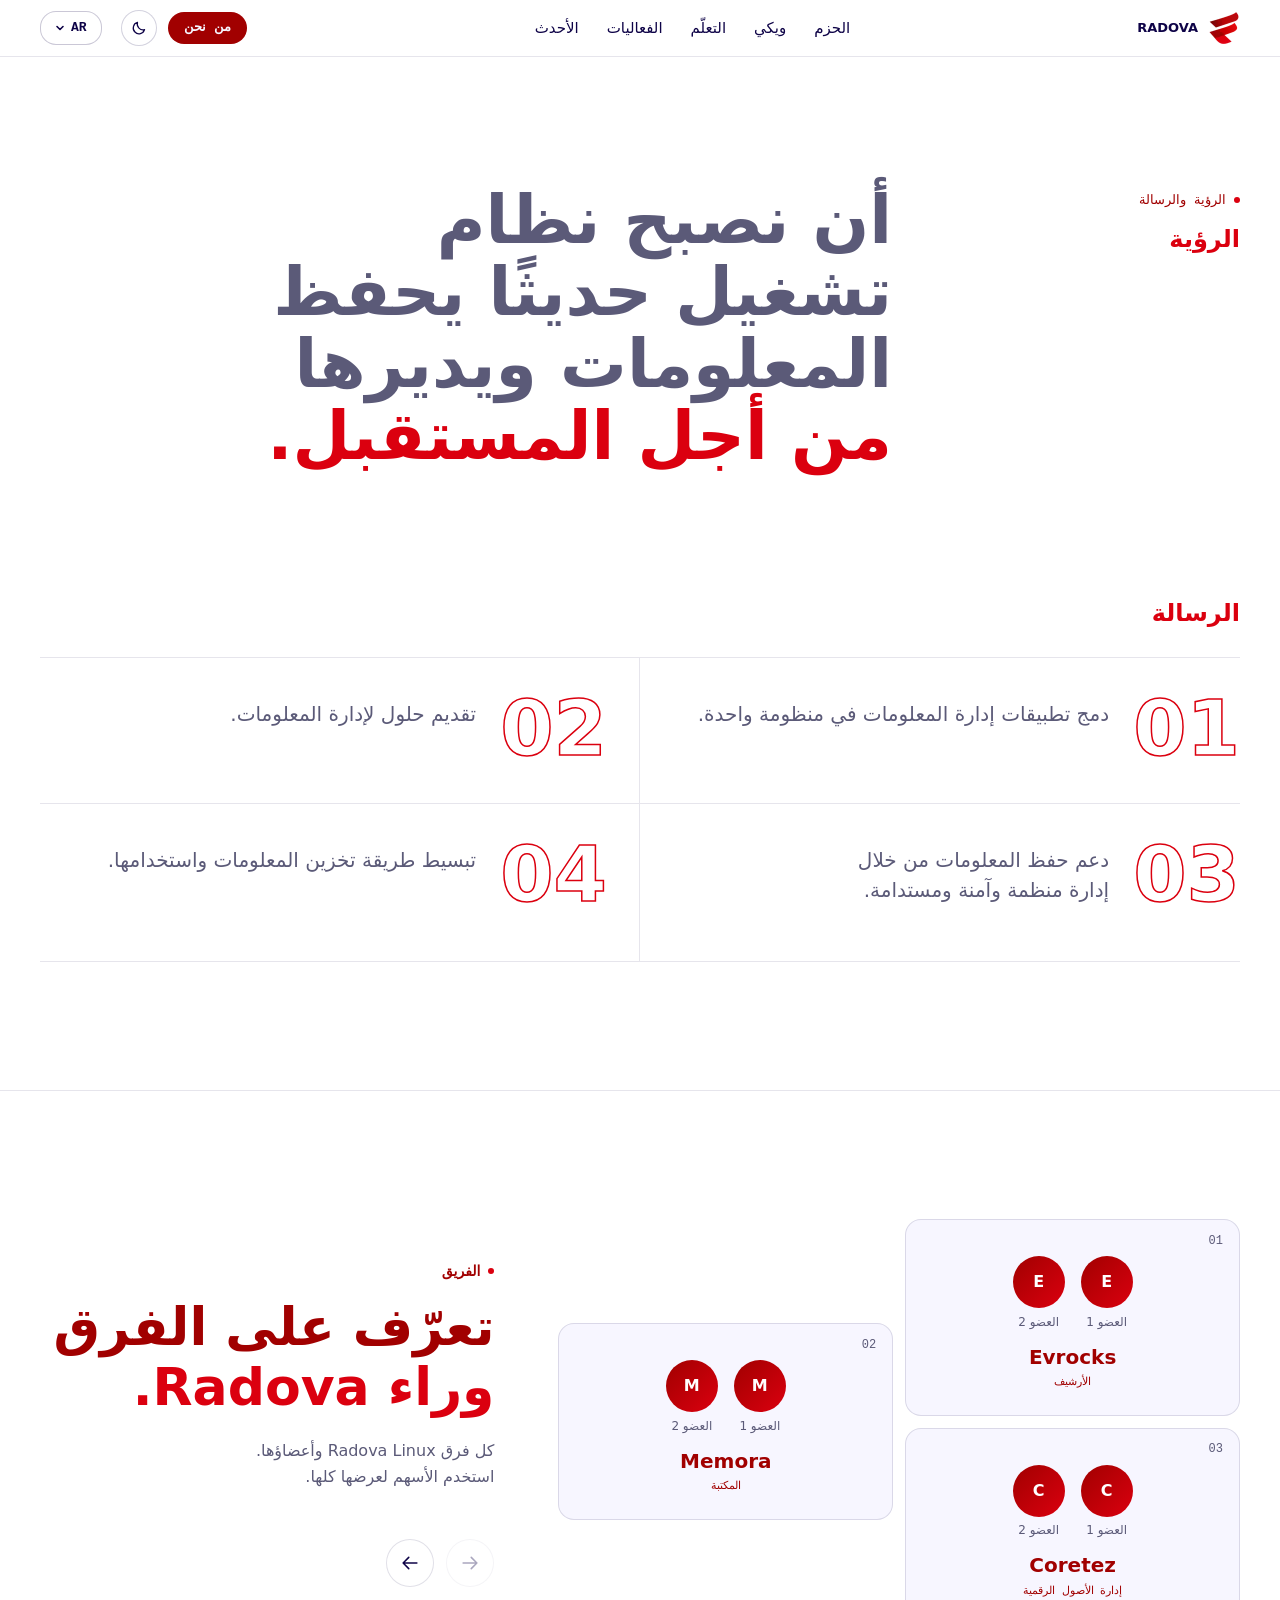
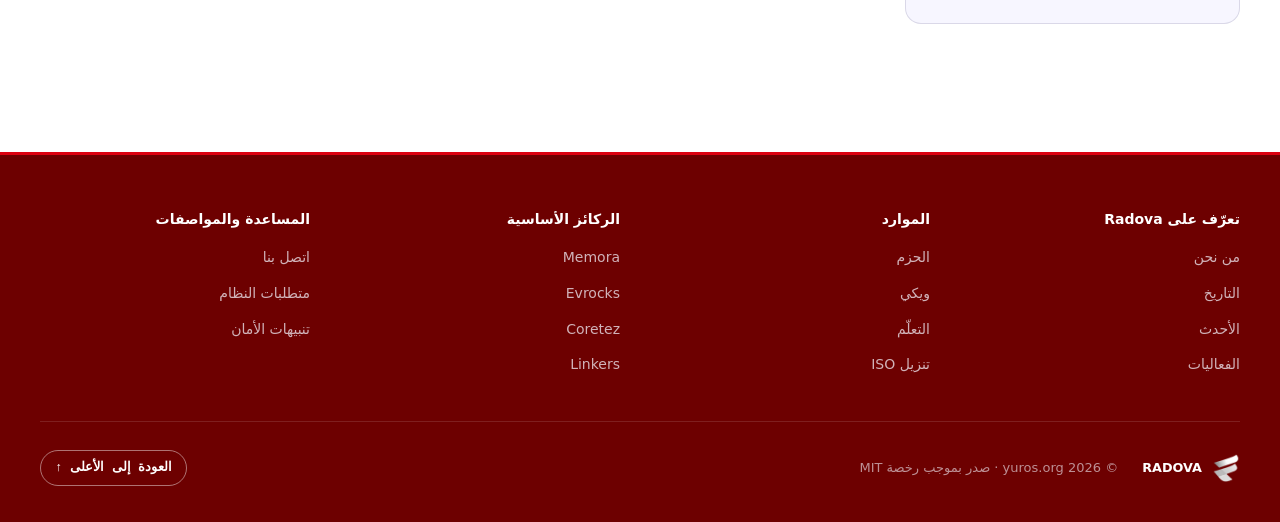
==== commit 1a3f58c3: "UPDATE" ====
--- a/ar/index.html
+++ b/ar/index.html
@@ -11,7 +11,7 @@
   <link rel="icon" type="image/png" href="../assets/logo.png">
   <link rel="stylesheet" href="../assets/css/pico.min.css" media="print" onload="this.media='all'">
 <noscript><link rel="stylesheet" href="../assets/css/pico.min.css"></noscript>
-<style data-bundle>/*radova-pico-shield*/body>main{padding-block:0}section{margin-bottom:0}article{margin-bottom:0;padding:0;border-radius:0;background:transparent;box-shadow:none}[type=button],[type=submit],[type=reset],button{width:auto;background:none;border:0;padding:0;margin:0;color:inherit;font:inherit;box-shadow:none}:where(a:not([role=button])){text-decoration:none}:root{color-scheme:light;--white:#FFFFFF;--lavender:#F7F6FF;--navy:#0E0347;--red-900:#A10000;--red-700:#BB080B;--red:#DB000F;--red-gradient:linear-gradient(135deg,var(--red-900) 0%,var(--red) 100%);--text:var(--text-primary);--muted:rgba(14,3,71,0.70);--line:rgba(14,3,71,0.12);--accent:var(--red);--font-heading:"Lato",system-ui,-apple-system,sans-serif;--font-body:"Roboto Variable",system-ui,-apple-system,sans-serif;--font-mono:ui-monospace,SFMono-Regular,Menlo,Consolas,monospace;--wrap:1120px}@media (prefers-reduced-motion:no-preference){html{scroll-behavior:smooth}}body{margin:0;background:var(--surface-page);color:var(--text);font:400 1.0625rem/1.65 var(--font-body);-webkit-font-smoothing:antialiased}a{color:inherit}h1,h2,h3{font-family:var(--font-heading);font-weight:900;letter-spacing:-0.03em;line-height:1.05;margin:0;text-wrap:balance}p{margin:0;text-wrap:balance}:focus-visible{outline:2px solid currentColor;outline-offset:3px;border-radius:4px}.skip-link{position:absolute;inset-inline-start:1rem;top:-3rem;padding:0.5rem 1rem;background:var(--surface-page);color:var(--text-heading);border:1px solid var(--line);border-radius:6px;z-index:100}.skip-link:focus{top:1rem}.wrap{width:min(var(--container-max),100% - 2rem);margin-inline:auto}.ab-header .wrap{display:flex;align-items:center;justify-content:space-between;height:64px}.ab-hero{padding:clamp(3rem,8vw,5.5rem) 0 clamp(5rem,10vw,8rem);text-align:center}.eyebrow{display:inline-flex;align-items:center;gap:0.5rem;font:500 0.8125rem/1 var(--font-mono);color:var(--muted);letter-spacing:0.04em;text-transform:uppercase;margin-bottom:2rem}.eyebrow::before{content:"";width:6px;height:6px;border-radius:50%;background:var(--accent)}.ab-hero h1{font-size:clamp(2rem,10vw,6rem);margin-inline:auto}.ab-hero h1 span{display:block;color:var(--red)}.ab-hero .sub{max-width:38rem;margin:1.75rem auto 0;font-size:clamp(1.0625rem,2vw,1.25rem);color:var(--muted)}.ab-section{padding:clamp(4.5rem,10vw,8rem) 0;border-top:1px solid var(--line)}.ab-section:first-child{border-top:0}.ab-section h2{font-size:clamp(2rem,4.5vw,3.25rem);max-width:18ch}.ab-section h2 span{color:var(--accent)}.ab-section :is(h1,h2).eyebrow{font:500 0.8125rem/1 var(--font-mono);letter-spacing:0.04em;max-width:none}.split{display:grid;grid-template-columns:1fr 1fr;gap:clamp(2rem,6vw,5rem);align-items:start}.vm-grid{display:grid;grid-template-columns:1fr 3fr;gap:clamp(2rem,5vw,4rem);align-items:start}.vm-side{position:sticky;top:112px}.vm-side .eyebrow{margin-bottom:1.25rem}.vm-label{font:900 clamp(1.25rem,2vw,1.5rem)/1 var(--font-heading);color:var(--red)}.vm-vision{font:900 clamp(2rem,5.2vw,4.5rem)/1.08 var(--font-heading);letter-spacing:-0.035em;text-wrap:balance}.vm-vision em{font-style:normal;color:var(--red);white-space:nowrap}.vm-label-mission{margin-top:clamp(4.5rem,10vw,7rem)}.vm-missions{list-style:none;padding:0;margin:2rem 0 0;display:grid;grid-template-columns:repeat(2,1fr);border-top:1px solid var(--line)}.vm-missions li{display:grid;grid-template-columns:auto 1fr;gap:1.5rem;align-items:start;padding-block:2.25rem 2.5rem;padding-inline:0 2rem;border-bottom:1px solid var(--line)}.vm-missions li:nth-child(even){padding-inline-start:2rem;border-inline-start:1px solid var(--line)}.vm-num{font:900 clamp(3rem,6vw,5rem)/0.9 var(--font-heading);letter-spacing:-0.04em;color:transparent;-webkit-text-stroke:1.5px var(--red);transition:color 0.3s}.vm-missions li:hover .vm-num{color:var(--red)}.vm-missions p{font-size:clamp(1.0625rem,1.6vw,1.25rem);line-height:1.5;padding-top:0.35rem}@supports (animation-timeline:view()){@media (prefers-reduced-motion:no-preference){.vm-vision .w{display:inline-block;animation:lit linear both;animation-timeline:view();animation-range:entry 60% cover 45%}@keyframes lit{from{opacity:0.8}to{opacity:1}}}}.member-tip .avatar{width:44px;height:44px;font-size:1rem}.team{--team-gap:0.75rem;list-style:none;margin:0;padding:0;display:grid;grid-auto-flow:column dense;grid-template-rows:repeat(4,1fr);grid-auto-columns:calc((100% - var(--team-gap)) / 2);gap:var(--team-gap);overflow-x:auto;overscroll-behavior-x:contain;scroll-snap-type:x mandatory;scrollbar-width:none;counter-reset:t}.team::-webkit-scrollbar{display:none}.team .role{margin:0.35rem 0 0;font:500 0.6875rem/1.4 var(--font-mono);letter-spacing:0.06em;text-transform:uppercase;color:var(--text-heading)}.members{list-style:none;padding:0;margin:0;display:flex;flex-wrap:wrap;justify-content:flex-end;gap:0.5rem}.member{display:inline-flex;align-items:center;gap:0.6rem;max-width:100%;padding-block:0.3rem 0.3rem;padding-inline:0.3rem 0.9rem;border:1px solid var(--line);border-radius:999px;background:var(--surface-page);transition:border-color 0.3s}.avatar{flex:none;display:grid;place-items:center;width:36px;height:36px;border-radius:50%;overflow:hidden;background:var(--red-gradient);color:var(--white);font:900 0.8125rem/1 var(--font-heading)}.avatar img{width:100%;height:100%;object-fit:cover;display:block}.member-name{font-size:0.875rem;line-height:1.3;overflow-wrap:anywhere}.team .members{order:-1;justify-content:center;gap:0.75rem 1rem}.team .member{flex-direction:column;gap:0.4rem;padding:0;border:0;background:none}.team .avatar{width:52px;height:52px;font-size:1rem}.team .member-name{font-size:0.75rem;color:var(--muted)}@media (max-width:575px){.team{grid-template-rows:repeat(3,1fr);grid-auto-columns:100%}.team .members{order:0;justify-content:flex-start;gap:0.5rem 1rem}.team .member{flex-direction:row;gap:0.5rem}.team .avatar{width:32px;height:32px;font-size:0.75rem}.team .member-name{font-size:0.8125rem}}@media (min-width:1024px){.team{grid-column:1;grid-row:1 / 3}}.ab-footer .wrap{display:flex;justify-content:space-between;align-items:center;gap:1rem}@media (prefers-reduced-motion:no-preference){.ab-hero > .wrap > *{animation:rise 0.9s cubic-bezier(0.2,0.7,0.2,1) both}.ab-hero h1{animation-delay:0.08s}.ab-hero .sub{animation-delay:0.18s}}@media (max-width:1023px){.split{grid-template-columns:1fr}.vm-grid{grid-template-columns:1fr}.vm-side{position:static}.vm-missions{grid-template-columns:1fr}.vm-missions li,.vm-missions li:nth-child(even){padding:1.75rem 0;border-inline-start:0}}@font-face{font-family:"Lato Fallback";src:local("system-ui"),local("-apple-system"),local("Segoe UI"),sans-serif;size-adjust:99%}@font-face{font-family:"Roboto Fallback";src:local("system-ui"),local("-apple-system"),local("Segoe UI"),sans-serif;size-adjust:100%}:root{color-scheme:light;--font-heading:"Lato","Lato Fallback",system-ui,-apple-system,sans-serif;--font-body:"Roboto Variable","Roboto Fallback",system-ui,-apple-system,sans-serif;--font-mono:ui-monospace,SFMono-Regular,Menlo,Consolas,monospace;--red-900:#A10000;--red-700:#BB080B;--red-600:#DB000F;--red-500:#FF0000;--blue:#0035c6;--lavender:#F7F6FF;--white:#FFFFFF;--muted:#5b5a78;--line:rgba(14,3,71,0.10);--navy-gradient:linear-gradient(135deg,#0E0347 0%,#0E0347 55%,#0B2E8D 130%);--pad-x:max(1rem,calc((100% - 72rem) / 2));--pad-y:clamp(5rem,9vw,7.5rem);--ic-arrow-up-right:url("data:image/svg+xml,%3Csvg%20xmlns%3D%22http%3A%2F%2Fwww.w3.org%2F2000%2Fsvg%22%20viewBox%3D%220%200%20256%20256%22%20fill%3D%22currentColor%22%3E%3Cpath%20d%3D%22M200%2C64V168a8%2C8%2C0%2C0%2C1-16%2C0V83.31L69.66%2C197.66a8%2C8%2C0%2C0%2C1-11.32-11.32L172.69%2C72H88a8%2C8%2C0%2C0%2C1%2C0-16H192A8%2C8%2C0%2C0%2C1%2C200%2C64Z%22%2F%3E%3C%2Fsvg%3E");--ic-arrows-clockwise:url("data:image/svg+xml,%3Csvg%20xmlns%3D%22http%3A%2F%2Fwww.w3.org%2F2000%2Fsvg%22%20viewBox%3D%220%200%20256%20256%22%20fill%3D%22currentColor%22%3E%3Cpath%20d%3D%22M224%2C48V96a8%2C8%2C0%2C0%2C1-8%2C8H168a8%2C8%2C0%2C0%2C1%2C0-16h28.69L182.06%2C73.37a79.56%2C79.56%2C0%2C0%2C0-56.13-23.43h-.45A79.52%2C79.52%2C0%2C0%2C0%2C69.59%2C72.71%2C8%2C8%2C0%2C0%2C1%2C58.41%2C61.27a96%2C96%2C0%2C0%2C1%2C135%2C.79L208%2C76.69V48a8%2C8%2C0%2C0%2C1%2C16%2C0ZM186.41%2C183.29a80%2C80%2C0%2C0%2C1-112.47-.66L59.31%2C168H88a8%2C8%2C0%2C0%2C0%2C0-16H40a8%2C8%2C0%2C0%2C0-8%2C8v48a8%2C8%2C0%2C0%2C0%2C16%2C0V179.31l14.63%2C14.63A95.43%2C95.43%2C0%2C0%2C0%2C130%2C222.06h.53a95.36%2C95.36%2C0%2C0%2C0%2C67.07-27.33%2C8%2C8%2C0%2C0%2C0-11.18-11.44Z%22%2F%3E%3C%2Fsvg%3E");--ic-cpu:url("data:image/svg+xml,%3Csvg%20xmlns%3D%22http%3A%2F%2Fwww.w3.org%2F2000%2Fsvg%22%20viewBox%3D%220%200%20256%20256%22%20fill%3D%22currentColor%22%3E%3Cpath%20d%3D%22M152%2C96H104a8%2C8%2C0%2C0%2C0-8%2C8v48a8%2C8%2C0%2C0%2C0%2C8%2C8h48a8%2C8%2C0%2C0%2C0%2C8-8V104A8%2C8%2C0%2C0%2C0%2C152%2C96Zm-8%2C48H112V112h32Zm88%2C0H216V112h16a8%2C8%2C0%2C0%2C0%2C0-16H216V56a16%2C16%2C0%2C0%2C0-16-16H160V24a8%2C8%2C0%2C0%2C0-16%2C0V40H112V24a8%2C8%2C0%2C0%2C0-16%2C0V40H56A16%2C16%2C0%2C0%2C0%2C40%2C56V96H24a8%2C8%2C0%2C0%2C0%2C0%2C16H40v32H24a8%2C8%2C0%2C0%2C0%2C0%2C16H40v40a16%2C16%2C0%2C0%2C0%2C16%2C16H96v16a8%2C8%2C0%2C0%2C0%2C16%2C0V216h32v16a8%2C8%2C0%2C0%2C0%2C16%2C0V216h40a16%2C16%2C0%2C0%2C0%2C16-16V160h16a8%2C8%2C0%2C0%2C0%2C0-16Zm-32%2C56H56V56H200v95.87s0%2C.09%2C0%2C.13%2C0%2C.09%2C0%2C.13V200Z%22%2F%3E%3C%2Fsvg%3E");--ic-download-simple:url("data:image/svg+xml,%3Csvg%20xmlns%3D%22http%3A%2F%2Fwww.w3.org%2F2000%2Fsvg%22%20viewBox%3D%220%200%20256%20256%22%20fill%3D%22currentColor%22%3E%3Cpath%20d%3D%22M224%2C144v64a8%2C8%2C0%2C0%2C1-8%2C8H40a8%2C8%2C0%2C0%2C1-8-8V144a8%2C8%2C0%2C0%2C1%2C16%2C0v56H208V144a8%2C8%2C0%2C0%2C1%2C16%2C0Zm-101.66%2C5.66a8%2C8%2C0%2C0%2C0%2C11.32%2C0l40-40a8%2C8%2C0%2C0%2C0-11.32-11.32L136%2C124.69V32a8%2C8%2C0%2C0%2C0-16%2C0v92.69L93.66%2C98.34a8%2C8%2C0%2C0%2C0-11.32%2C11.32Z%22%2F%3E%3C%2Fsvg%3E");--ic-feather:url("data:image/svg+xml,%3Csvg%20xmlns%3D%22http%3A%2F%2Fwww.w3.org%2F2000%2Fsvg%22%20viewBox%3D%220%200%20256%20256%22%20fill%3D%22currentColor%22%3E%3Cpath%20d%3D%22M221.28%2C34.75a64%2C64%2C0%2C0%2C0-90.49%2C0L60.69%2C104A15.9%2C15.9%2C0%2C0%2C0%2C56%2C115.31v73.38L26.34%2C218.34a8%2C8%2C0%2C0%2C0%2C11.32%2C11.32L67.32%2C200H140.7A15.92%2C15.92%2C0%2C0%2C0%2C152%2C195.32l0%2C0%2C69.23-70A64%2C64%2C0%2C0%2C0%2C221.28%2C34.75ZM142.07%2C46.06A48%2C48%2C0%2C0%2C1%2C211.79%2C112H155.33l34.35-34.34a8%2C8%2C0%2C0%2C0-11.32-11.32L120%2C124.69V67.87ZM72%2C115.35l32-31.67v57l-32%2C32ZM140.7%2C184H83.32l56-56h56.74Z%22%2F%3E%3C%2Fsvg%3E");--ic-git-branch:url("data:image/svg+xml,%3Csvg%20xmlns%3D%22http%3A%2F%2Fwww.w3.org%2F2000%2Fsvg%22%20viewBox%3D%220%200%20256%20256%22%20fill%3D%22currentColor%22%3E%3Cpath%20d%3D%22M232%2C64a32%2C32%2C0%2C1%2C0-40%2C31v17a8%2C8%2C0%2C0%2C1-8%2C8H96a23.84%2C23.84%2C0%2C0%2C0-8%2C1.38V95a32%2C32%2C0%2C1%2C0-16%2C0v66a32%2C32%2C0%2C1%2C0%2C16%2C0V144a8%2C8%2C0%2C0%2C1%2C8-8h88a24%2C24%2C0%2C0%2C0%2C24-24V95A32.06%2C32.06%2C0%2C0%2C0%2C232%2C64ZM64%2C64A16%2C16%2C0%2C1%2C1%2C80%2C80%2C16%2C16%2C0%2C0%2C1%2C64%2C64ZM96%2C192a16%2C16%2C0%2C1%2C1-16-16A16%2C16%2C0%2C0%2C1%2C96%2C192ZM200%2C80a16%2C16%2C0%2C1%2C1%2C16-16A16%2C16%2C0%2C0%2C1%2C200%2C80Z%22%2F%3E%3C%2Fsvg%3E");--ic-hard-drives:url("data:image/svg+xml,%3Csvg%20xmlns%3D%22http%3A%2F%2Fwww.w3.org%2F2000%2Fsvg%22%20viewBox%3D%220%200%20256%20256%22%20fill%3D%22currentColor%22%3E%3Cpath%20d%3D%22M208%2C136H48a16%2C16%2C0%2C0%2C0-16%2C16v48a16%2C16%2C0%2C0%2C0%2C16%2C16H208a16%2C16%2C0%2C0%2C0%2C16-16V152A16%2C16%2C0%2C0%2C0%2C208%2C136Zm0%2C64H48V152H208v48Zm0-160H48A16%2C16%2C0%2C0%2C0%2C32%2C56v48a16%2C16%2C0%2C0%2C0%2C16%2C16H208a16%2C16%2C0%2C0%2C0%2C16-16V56A16%2C16%2C0%2C0%2C0%2C208%2C40Zm0%2C64H48V56H208v48ZM192%2C80a12%2C12%2C0%2C1%2C1-12-12A12%2C12%2C0%2C0%2C1%2C192%2C80Zm0%2C96a12%2C12%2C0%2C1%2C1-12-12A12%2C12%2C0%2C0%2C1%2C192%2C176Z%22%2F%3E%3C%2Fsvg%3E");--ic-lightning:url("data:image/svg+xml,%3Csvg%20xmlns%3D%22http%3A%2F%2Fwww.w3.org%2F2000%2Fsvg%22%20viewBox%3D%220%200%20256%20256%22%20fill%3D%22currentColor%22%3E%3Cpath%20d%3D%22M215.79%2C118.17a8%2C8%2C0%2C0%2C0-5-5.66L153.18%2C90.9l14.66-73.33a8%2C8%2C0%2C0%2C0-13.69-7l-112%2C120a8%2C8%2C0%2C0%2C0%2C3%2C13l57.63%2C21.61L88.16%2C238.43a8%2C8%2C0%2C0%2C0%2C13.69%2C7l112-120A8%2C8%2C0%2C0%2C0%2C215.79%2C118.17ZM109.37%2C214l10.47-52.38a8%2C8%2C0%2C0%2C0-5-9.06L62%2C132.71l84.62-90.66L136.16%2C94.43a8%2C8%2C0%2C0%2C0%2C5%2C9.06l52.8%2C19.8Z%22%2F%3E%3C%2Fsvg%3E");--ic-memory:url("data:image/svg+xml,%3Csvg%20xmlns%3D%22http%3A%2F%2Fwww.w3.org%2F2000%2Fsvg%22%20viewBox%3D%220%200%20256%20256%22%20fill%3D%22currentColor%22%3E%3Cpath%20d%3D%22M232%2C56H24A16%2C16%2C0%2C0%2C0%2C8%2C72V200a8%2C8%2C0%2C0%2C0%2C16%2C0V184H40v16a8%2C8%2C0%2C0%2C0%2C16%2C0V184H72v16a8%2C8%2C0%2C0%2C0%2C16%2C0V184h16v16a8%2C8%2C0%2C0%2C0%2C16%2C0V184h16v16a8%2C8%2C0%2C0%2C0%2C16%2C0V184h16v16a8%2C8%2C0%2C0%2C0%2C16%2C0V184h16v16a8%2C8%2C0%2C0%2C0%2C16%2C0V184h16v16a8%2C8%2C0%2C0%2C0%2C16%2C0V72A16%2C16%2C0%2C0%2C0%2C232%2C56ZM24%2C72H232v96H24Zm88%2C80a8%2C8%2C0%2C0%2C0%2C8-8V96a8%2C8%2C0%2C0%2C0-8-8H48a8%2C8%2C0%2C0%2C0-8%2C8v48a8%2C8%2C0%2C0%2C0%2C8%2C8ZM56%2C104h48v32H56Zm88%2C48h64a8%2C8%2C0%2C0%2C0%2C8-8V96a8%2C8%2C0%2C0%2C0-8-8H144a8%2C8%2C0%2C0%2C0-8%2C8v48A8%2C8%2C0%2C0%2C0%2C144%2C152Zm8-48h48v32H152Z%22%2F%3E%3C%2Fsvg%3E");--ic-monitor:url("data:image/svg+xml,%3Csvg%20xmlns%3D%22http%3A%2F%2Fwww.w3.org%2F2000%2Fsvg%22%20viewBox%3D%220%200%20256%20256%22%20fill%3D%22currentColor%22%3E%3Cpath%20d%3D%22M208%2C40H48A24%2C24%2C0%2C0%2C0%2C24%2C64V176a24%2C24%2C0%2C0%2C0%2C24%2C24H208a24%2C24%2C0%2C0%2C0%2C24-24V64A24%2C24%2C0%2C0%2C0%2C208%2C40Zm8%2C136a8%2C8%2C0%2C0%2C1-8%2C8H48a8%2C8%2C0%2C0%2C1-8-8V64a8%2C8%2C0%2C0%2C1%2C8-8H208a8%2C8%2C0%2C0%2C1%2C8%2C8Zm-48%2C48a8%2C8%2C0%2C0%2C1-8%2C8H96a8%2C8%2C0%2C0%2C1%2C0-16h64A8%2C8%2C0%2C0%2C1%2C168%2C224Z%22%2F%3E%3C%2Fsvg%3E");--ic-shield-check:url("data:image/svg+xml,%3Csvg%20xmlns%3D%22http%3A%2F%2Fwww.w3.org%2F2000%2Fsvg%22%20viewBox%3D%220%200%20256%20256%22%20fill%3D%22currentColor%22%3E%3Cpath%20d%3D%22M208%2C40H48A16%2C16%2C0%2C0%2C0%2C32%2C56v56c0%2C52.72%2C25.52%2C84.67%2C46.93%2C102.19%2C23.06%2C18.86%2C46%2C25.26%2C47%2C25.53a8%2C8%2C0%2C0%2C0%2C4.2%2C0c1-.27%2C23.91-6.67%2C47-25.53C198.48%2C196.67%2C224%2C164.72%2C224%2C112V56A16%2C16%2C0%2C0%2C0%2C208%2C40Zm0%2C72c0%2C37.07-13.66%2C67.16-40.6%2C89.42A129.3%2C129.3%2C0%2C0%2C1%2C128%2C223.62a128.25%2C128.25%2C0%2C0%2C1-38.92-21.81C61.82%2C179.51%2C48%2C149.3%2C48%2C112l0-56%2C160%2C0ZM82.34%2C141.66a8%2C8%2C0%2C0%2C1%2C11.32-11.32L112%2C148.69l50.34-50.35a8%2C8%2C0%2C0%2C1%2C11.32%2C11.32l-56%2C56a8%2C8%2C0%2C0%2C1-11.32%2C0Z%22%2F%3E%3C%2Fsvg%3E");--ic-stack:url("data:image/svg+xml,%3Csvg%20xmlns%3D%22http%3A%2F%2Fwww.w3.org%2F2000%2Fsvg%22%20viewBox%3D%220%200%20256%20256%22%20fill%3D%22currentColor%22%3E%3Cpath%20d%3D%22M230.91%2C172A8%2C8%2C0%2C0%2C1%2C228%2C182.91l-96%2C56a8%2C8%2C0%2C0%2C1-8.06%2C0l-96-56A8%2C8%2C0%2C0%2C1%2C36%2C169.09l92%2C53.65%2C92-53.65A8%2C8%2C0%2C0%2C1%2C230.91%2C172ZM220%2C121.09l-92%2C53.65L36%2C121.09A8%2C8%2C0%2C0%2C0%2C28%2C134.91l96%2C56a8%2C8%2C0%2C0%2C0%2C8.06%2C0l96-56A8%2C8%2C0%2C1%2C0%2C220%2C121.09ZM24%2C80a8%2C8%2C0%2C0%2C1%2C4-6.91l96-56a8%2C8%2C0%2C0%2C1%2C8.06%2C0l96%2C56a8%2C8%2C0%2C0%2C1%2C0%2C13.82l-96%2C56a8%2C8%2C0%2C0%2C1-8.06%2C0l-96-56A8%2C8%2C0%2C0%2C1%2C24%2C80Zm23.88%2C0L128%2C126.74%2C208.12%2C80%2C128%2C33.26Z%22%2F%3E%3C%2Fsvg%3E");--ic-terminal-window:url("data:image/svg+xml,%3Csvg%20xmlns%3D%22http%3A%2F%2Fwww.w3.org%2F2000%2Fsvg%22%20viewBox%3D%220%200%20256%20256%22%20fill%3D%22currentColor%22%3E%3Cpath%20d%3D%22M128%2C128a8%2C8%2C0%2C0%2C1-3%2C6.25l-40%2C32a8%2C8%2C0%2C1%2C1-10-12.5L107.19%2C128%2C75%2C102.25a8%2C8%2C0%2C1%2C1%2C10-12.5l40%2C32A8%2C8%2C0%2C0%2C1%2C128%2C128Zm48%2C24H136a8%2C8%2C0%2C0%2C0%2C0%2C16h40a8%2C8%2C0%2C0%2C0%2C0-16Zm56-96V200a16%2C16%2C0%2C0%2C1-16%2C16H40a16%2C16%2C0%2C0%2C1-16-16V56A16%2C16%2C0%2C0%2C1%2C40%2C40H216A16%2C16%2C0%2C0%2C1%2C232%2C56ZM216%2C200V56H40V200H216Z%22%2F%3E%3C%2Fsvg%3E");--ic-arrow-red:url("data:image/svg+xml,%3Csvg%20fill%3D%22%23DB000F%22%20xmlns%3D%22http%3A%2F%2Fwww.w3.org%2F2000%2Fsvg%22%20viewBox%3D%220%200%20256%20256%22%3E%3Cpath%20d%3D%22M200%2C64V168a8%2C8%2C0%2C0%2C1-16%2C0V83.31L69.66%2C197.66a8%2C8%2C0%2C0%2C1-11.32-11.32L172.69%2C72H88a8%2C8%2C0%2C0%2C1%2C0-16H192A8%2C8%2C0%2C0%2C1%2C200%2C64Z%22%2F%3E%3C%2Fsvg%3E");--ic-download-red:url("data:image/svg+xml,%3Csvg%20fill%3D%22%23DB000F%22%20xmlns%3D%22http%3A%2F%2Fwww.w3.org%2F2000%2Fsvg%22%20viewBox%3D%220%200%20256%20256%22%3E%3Cpath%20d%3D%22M224%2C144v64a8%2C8%2C0%2C0%2C1-8%2C8H40a8%2C8%2C0%2C0%2C1-8-8V144a8%2C8%2C0%2C0%2C1%2C16%2C0v56H208V144a8%2C8%2C0%2C0%2C1%2C16%2C0Zm-101.66%2C5.66a8%2C8%2C0%2C0%2C0%2C11.32%2C0l40-40a8%2C8%2C0%2C0%2C0-11.32-11.32L136%2C124.69V32a8%2C8%2C0%2C0%2C0-16%2C0v92.69L93.66%2C98.34a8%2C8%2C0%2C0%2C0-11.32%2C11.32Z%22%2F%3E%3C%2Fsvg%3E");--ic-arrow-white:url("data:image/svg+xml,%3Csvg%20fill%3D%22%23FFFFFF%22%20xmlns%3D%22http%3A%2F%2Fwww.w3.org%2F2000%2Fsvg%22%20viewBox%3D%220%200%20256%20256%22%3E%3Cpath%20d%3D%22M200%2C64V168a8%2C8%2C0%2C0%2C1-16%2C0V83.31L69.66%2C197.66a8%2C8%2C0%2C0%2C1-11.32-11.32L172.69%2C72H88a8%2C8%2C0%2C0%2C1%2C0-16H192A8%2C8%2C0%2C0%2C1%2C200%2C64Z%22%2F%3E%3C%2Fsvg%3E");--ic-stack-white:url("data:image/svg+xml,%3Csvg%20fill%3D%22%23FFFFFF%22%20xmlns%3D%22http%3A%2F%2Fwww.w3.org%2F2000%2Fsvg%22%20viewBox%3D%220%200%20256%20256%22%3E%3Cpath%20d%3D%22M230.91%2C172A8%2C8%2C0%2C0%2C1%2C228%2C182.91l-96%2C56a8%2C8%2C0%2C0%2C1-8.06%2C0l-96-56A8%2C8%2C0%2C0%2C1%2C36%2C169.09l92%2C53.65%2C92-53.65A8%2C8%2C0%2C0%2C1%2C230.91%2C172ZM220%2C121.09l-92%2C53.65L36%2C121.09A8%2C8%2C0%2C0%2C0%2C28%2C134.91l96%2C56a8%2C8%2C0%2C0%2C0%2C8.06%2C0l96-56A8%2C8%2C0%2C1%2C0%2C220%2C121.09ZM24%2C80a8%2C8%2C0%2C0%2C1%2C4-6.91l96-56a8%2C8%2C0%2C0%2C1%2C8.06%2C0l96%2C56a8%2C8%2C0%2C0%2C1%2C0%2C13.82l-96%2C56a8%2C8%2C0%2C0%2C1-8.06%2C0l-96-56A8%2C8%2C0%2C0%2C1%2C24%2C80Zm23.88%2C0L128%2C126.74%2C208.12%2C80%2C128%2C33.26Z%22%2F%3E%3C%2Fsvg%3E")}*,*::before,*::after{box-sizing:border-box}html{max-width:100%;overflow-x:clip;background-color:var(--surface-page);color-scheme:light;scroll-behavior:smooth}body{max-width:100%;overflow-x:clip;margin:0;padding:0;background-color:var(--surface-page);color:var(--text-heading);font-family:var(--font-body);font-size:16px;line-height:1.6;-webkit-font-smoothing:antialiased}body > main,main{margin:0;padding:0;counter-reset:section-counter}ul,ol,dl,li,dt,dd,figure,pre,blockquote{margin:0;padding:0;list-style:none}li::marker{content:none}p,h1,h2,h3,h4,dt,dd,td,th,code,a,span,div,article{min-width:0;overflow-wrap:anywhere}h1,h2,h3,h4,h5,h6{font-family:var(--font-heading);color:var(--text-heading);margin:0 0 1rem;text-wrap:balance}h1{font-size:clamp(2.25rem,5vw,56px);font-weight:900;line-height:1.1;letter-spacing:-0.02em}h2{font-size:clamp(2rem,4vw,48px);font-weight:900;line-height:1.15;letter-spacing:-0.015em}h3{font-size:clamp(1.25rem,2.2vw,24px);font-weight:700;line-height:1.25}h1 span,h2 span{color:var(--text-heading)}p{font-family:var(--font-body);font-size:16px;line-height:1.65;color:var(--muted);margin:0 0 1rem}.lead{font-size:clamp(1.125rem,1.8vw,20px);line-height:1.6;color:var(--muted)}.eyebrow{font-family:var(--font-body);font-size:14px;font-weight:700;text-transform:uppercase;letter-spacing:0.08em;color:var(--text-heading);margin:0 0 0.65rem}pre{overflow-x:auto;max-width:100%;background:transparent;border:0}code{background:transparent;padding:0;color:inherit;font-size:13.5px}a{color:var(--text-heading);text-decoration:underline;text-underline-offset:0.2em;transition:color 200ms cubic-bezier(.2,.7,.2,1)}a:hover{color:var(--red-700)}:focus-visible{outline:2px solid var(--red-600);outline-offset:3px}.skip-link{position:absolute;top:-4rem;inset-inline-start:1rem;z-index:100;padding:0.5rem 1rem;background:var(--red-900);color:var(--white);border-radius:999px;font-weight:600;text-decoration:none}.skip-link:focus{top:0.75rem}main > section{position:relative;padding-block:var(--pad-y);scroll-margin-top:5rem}section[data-label]{counter-increment:section-counter}section[data-label]::before{content:"// " attr(data-label);display:block;font-family:var(--font-mono);font-size:14px;font-weight:600;text-transform:uppercase;letter-spacing:0.08em;color:var(--muted);margin-bottom:1.5rem;grid-column:1 / -1}section[data-label]::after{content:"(" counter(section-counter,decimal-leading-zero) ")";position:absolute;top:var(--pad-y);inset-inline-end:var(--pad-x);font-family:var(--font-mono);font-size:14px;font-weight:600;color:var(--muted);pointer-events:none}body > header.site-header,.site-header{position:sticky;top:0;z-index:100;width:100%;min-height:48px;padding-block:0.65rem;display:flex;align-items:center;justify-content:space-between;gap:1.25rem;background:rgba(255,255,255,0.82);-webkit-backdrop-filter:blur(16px) saturate(180%);backdrop-filter:blur(16px) saturate(180%);border-bottom:1px solid var(--line)}@supports not (backdrop-filter:blur(1px)){.site-header{background:var(--surface-page)}}.brand-lockup{display:inline-flex;align-items:center;gap:0.625rem;text-decoration:none}.brand-name{font-family:var(--font-heading);font-weight:900;font-size:0.8rem;letter-spacing:0.02em;text-transform:uppercase;color:var(--text-heading)}.brand-lockup-light .brand-name{color:var(--white)}.nav-list{display:flex;align-items:center;gap:1.75rem;flex-wrap:wrap}.nav-list a{font-family:var(--font-body);font-size:15px;font-weight:500;color:var(--text-heading);text-decoration:none;transition:color 200ms cubic-bezier(.2,.7,.2,1)}.nav-list a:hover{color:var(--red-600)}.btn{display:inline-flex;align-items:center;justify-content:center;height:48px;padding-inline:1.5rem;border-radius:9999px;font-family:var(--font-body);font-size:16px;font-weight:500;line-height:1;white-space:nowrap;border:1.5px solid transparent;transition:transform 200ms cubic-bezier(.2,.7,.2,1),background-color 200ms cubic-bezier(.2,.7,.2,1),border-color 200ms cubic-bezier(.2,.7,.2,1),color 200ms cubic-bezier(.2,.7,.2,1),box-shadow 200ms cubic-bezier(.2,.7,.2,1)}.btn:active{transform:scale(0.98)}.btn-lg{height:52px;padding-inline:1.5rem;font-size:16px;font-weight:600}.btn-navy{background-color:var(--red-900);border-color:var(--red-900);color:var(--white)}.btn-navy:hover{background-color:var(--blue);border-color:var(--blue);color:var(--white)}.btn-primary{background-color:var(--red-600);border-color:var(--red-600);color:var(--white);box-shadow:0 4px 16px rgba(219,0,15,0.24)}.btn-primary:hover{background-color:var(--red-700);border-color:var(--red-700);color:var(--white)}.btn-primary:active{background-color:var(--red-900);border-color:var(--red-900)}.btn-arrow,.btn-arrow-red{padding-inline:1.5rem 0.625rem;gap:0.75rem}.btn-arrow::after,.btn-arrow-red::after{content:"";display:inline-block;width:32px;height:32px;border-radius:50%;flex-shrink:0;transition:transform 200ms cubic-bezier(.2,.7,.2,1)}.btn-arrow::after{background:var(--surface-page) var(--ic-arrow-red) center / 18px 18px no-repeat}.btn-arrow:hover::after,.btn-arrow-red:hover::after{transform:translateX(10px)}.hero{background:radial-gradient(45% 50% at 82% 18%,rgba(219,0,15,0.10),transparent 70%),radial-gradient(35% 40% at 15% 30%,rgba(14,3,71,0.04),transparent 70%),#FFFFFF;padding-top:clamp(1rem,2vw,1.75rem);padding-bottom:clamp(3.5rem,7vw,5.5rem);border-bottom:1px solid var(--line)}.hero-spec-strip{border-top:1px solid var(--line);border-bottom:1px solid var(--line);padding-block:0.5rem;margin-bottom:clamp(1.5rem,3vw,2.5rem);display:flex;justify-content:space-between;align-items:center;flex-wrap:wrap;gap:1rem}.hero-spec-strip::after{content:attr(data-sys);font-family:var(--font-mono);font-size:12px;color:var(--muted);text-transform:uppercase;letter-spacing:0.08em}.hero-chip{display:inline-flex;align-items:center;gap:0.5rem;padding:0.35rem 0.9rem;border-radius:999px;border:1px solid rgba(219,0,15,0.25);background:rgba(219,0,15,0.04);color:var(--text-heading);font-size:13px;font-weight:700;margin:0}.hero-chip::before{content:"";width:8px;height:8px;border-radius:50%;background:var(--red-600)}.hero-split{display:flex;flex-direction:column;gap:2rem}@media (min-width:56rem){.hero-split{display:grid;grid-template-columns:repeat(12,1fr);gap:clamp(2rem,4vw,3.5rem);align-items:start}.hero-split-left{grid-column:1 / 6}.hero-split-right{grid-column:6 / 13;border-inline-start:1px solid var(--red-600);padding-inline-start:clamp(1.5rem,2.5vw,2.5rem)}}.hero-split-right h1{font-family:var(--font-heading);font-size:clamp(1.5rem,5.5vw,3rem);font-weight:900;line-height:1.05;letter-spacing:-0.03em;color:var(--text-heading);margin:0;margin-bottom:1.75rem;text-transform:capitalize}.hero-split-left h1 span{color:var(--red-600)}.hero-lead{font-size:1.125rem;line-height:1.7;color:var(--muted);margin-bottom:2rem}.workbench-grid{display:flex;flex-direction:column;gap:1.5rem}@media (min-width:52rem){.workbench-grid{display:grid;grid-template-columns:1.2fr 0.8fr;gap:0;align-items:center}}.swiss-ledger{display:grid;grid-template-columns:1fr;border-top:2px solid var(--red-900);border-bottom:1px solid var(--line)}@media (min-width:42rem){.swiss-ledger{grid-template-columns:repeat(2,1fr)}}main #manifesto .swiss-ledger article.ledger-item,.ledger-item{margin:0;border-radius:0;background:transparent;box-shadow:none;border:0;padding-block:1.75rem 1.75rem;padding-inline:0 1.5rem;position:relative}@media (max-width:41.99rem){main #manifesto .swiss-ledger article.ledger-item:not(:first-child),.ledger-item:not(:first-child){border-top:1px solid var(--line)}}@media (min-width:42rem){main #manifesto .swiss-ledger article.ledger-item:nth-child(2n),.ledger-item:nth-child(2n){border-inline-start:1px solid var(--line);padding-inline-start:1.75rem;padding-inline-end:0}main #manifesto .swiss-ledger article.ledger-item:nth-child(n+3),.ledger-item:nth-child(n+3){border-top:1px solid var(--line)}}.ledger-item h3{font-family:var(--font-heading);font-size:1.25rem;font-weight:900;color:var(--text-heading);line-height:1.3;margin-bottom:0.5rem}.ledger-item h3::before{content:attr(data-index);font-family:var(--font-mono);font-size:12px;font-weight:700;color:var(--red-600);display:block;margin-bottom:0.4rem;letter-spacing:0.05em}.ledger-item:nth-child(1) h3::before{content:"01 /"}.ledger-item:nth-child(2) h3::before{content:"02 /"}.ledger-item:nth-child(3) h3::before{content:"03 /"}.ledger-item:nth-child(4) h3::before{content:"04 /"}.ledger-item p{font-size:1rem;line-height:1.6;color:var(--muted);margin:0;text-align:start}@media (prefers-reduced-motion:reduce){html{scroll-behavior:auto}main > section{scroll-margin-top:0}}.navbar{margin-inline-start:auto}.nav-links{list-style:none;margin:0;padding:0;display:flex}.nav-links li{list-style:none;margin:0;padding:0}.dropdown{position:relative;display:inline-block}nav.navbar li :where(a,[role="link"]){margin:0}.dropdown-content{position:absolute;top:calc(100% + 18px);inset-inline-end:0;inset-inline-start:auto;transform:translateY(-6px);background:var(--surface-page);min-width:250px;max-width:calc(100vw - 32px);border-radius:16px;box-shadow:0 16px 15px rgba(0,0,0,0.08);z-index:999;opacity:0;visibility:hidden;transition:opacity 0.25s ease,transform 0.25s ease,visibility 0.25s ease}.dropdown-content::before{content:'';position:absolute;top:-22px;inset-inline-start:0;inset-inline-end:0;height:22px;background:transparent}.dropdown-content.active,.btn-navy.active ~ .dropdown-content,.dropdown:hover .dropdown-content,.dropdown:focus-within .dropdown-content{opacity:1;visibility:visible;transform:translateY(0)}.dropdown-content a,.dropdown-content button.d-content-back{display:flex;justify-content:space-between;align-items:center;gap:1rem;width:100%;margin:0;padding:1.2rem 1.5rem;background:transparent;color:#A3A3A3;font-family:var(--font-heading);font-weight:700;font-size:13px;text-transform:uppercase;letter-spacing:1px;text-decoration:none;text-align:start;border:none;border-bottom:1px solid #F0F0F0;border-radius:0;cursor:pointer;transition:opacity 0.2s ease,transform 0.2s ease;white-space:nowrap}.dropdown-content :last-child{border-bottom:none}.dropdown-content a:hover,.dropdown-content a:focus,.dropdown-content button.d-content-back:hover,.dropdown-content button.d-content-back:focus{background-color:#db000f;color:var(--white);border-color:#DB000F}.dropdown-content button.d-content-back{color:var(--text-heading)}.dropdown-content button.d-content-back:hover,.dropdown-content button.d-content-back:focus{border-radius:0 0 16px 16px}.menu-arrow{position:absolute;top:100%;inset-inline-end:20px;inset-inline-start:auto;transform:none;width:0;height:0;border-inline-start:10px solid transparent;border-inline-end:10px solid transparent;border-bottom:10px solid #A3A3A3;z-index:1000;display:none;margin-top:8px}.btn-navy.active + .menu-arrow,.dropdown:hover .menu-arrow,.dropdown:focus-within .menu-arrow{display:block}.btn-navy{background-color:var(--red-900);border:none;color:#f7f6ff;font-family:var(--font-mono);font-weight:700;font-size:13px;text-transform:uppercase;padding:0.5rem 1rem;cursor:pointer;border-radius:16px;transition:opacity 0.2s ease,transform 0.2s ease;display:inline-block;text-decoration:none;line-height:normal}.btn-navy:hover{background-color:rgba(14,3,71,0.05);color:var(--text-heading)}.btn-navy.active{background-color:var(--red-900);color:var(--white)}.nav-toggle{display:none;flex-direction:column;justify-content:center;align-items:center;gap:5px;width:38px;height:38px;padding:0;margin:0;margin-inline-start:auto;background:transparent;border:1px solid var(--line);border-radius:10px;cursor:pointer;transition:background-color 0.2s ease,border-color 0.2s ease}.nav-toggle:hover{background-color:rgba(14,3,71,0.05);border-color:var(--red-900)}.nav-toggle span{display:block;width:18px;height:2px;background-color:var(--red-900);border-radius:2px;transition:transform 0.25s ease,opacity 0.2s ease}.nav-toggle[aria-expanded="true"] span:nth-child(1){transform:translateY(7px) rotate(45deg)}.nav-toggle[aria-expanded="true"] span:nth-child(2){opacity:0}.nav-toggle[aria-expanded="true"] span:nth-child(3){transform:translateY(-7px) rotate(-45deg)}@media (min-width:768px){.header-menu{display:flex;align-items:center;flex:1;gap:2.9rem}.header-menu > nav:first-child{margin-inline:auto}.header-menu .navbar{margin-inline-start:0}}@media (max-width:767px){.nav-toggle{display:inline-flex;position:relative;z-index:1002}.header-menu{display:none;position:fixed;inset:0;top:58px;z-index:999;flex-direction:column;align-items:stretch;justify-content:flex-start;width:100%;height:calc(100dvh - 58px);margin-inline-start:0;padding:0.75rem var(--pad-x) 2rem;background:var(--surface-page);border-top:1px solid var(--line);overflow-y:auto;gap:0.125rem}.header-menu.is-open{display:flex}.header-menu nav,.header-menu ul,.header-menu li{display:block;width:100%;margin:0;padding:0}.nav-list,.dropdown-content{display:flex !important;flex-direction:column;align-items:stretch;gap:0.125rem}.navbar{margin:0;padding:0;border-top:none}.navbar .btn-navy,.dropdown-content button.d-content-back,.menu-arrow,.dropdown:hover .menu-arrow,.dropdown:focus-within .menu-arrow{display:none}.dropdown-content{position:static;opacity:1;visibility:visible;transform:none;min-width:100%;max-width:100%;border:none;border-radius:0;box-shadow:none;background:transparent}.nav-list a,.dropdown-content a{display:flex;align-items:center;justify-content:flex-start;width:100%;margin:0;padding:0.55rem 0.75rem;color:var(--text-heading);font-family:var(--font-body);font-size:15.5px;font-weight:700;line-height:1.3;text-transform:none;letter-spacing:0;border:none;border-radius:10px;box-sizing:border-box}.nav-list a:hover,.nav-list a:focus,.dropdown-content a:hover,.dropdown-content a:focus{background-color:rgba(219,0,15,0.08);color:var(--red-600);border-radius:10px}}button.btn-lang{margin:0;width:auto;flex-shrink:0;display:inline-flex;align-items:center;justify-content:center;background-color:var(--surface-page);border:1.5px solid rgba(14,3,71,0.22);color:#0E0347;font-family:var(--font-mono);font-weight:700;font-size:13px;text-transform:uppercase;padding:0.5rem 0.9rem;border-radius:16px;cursor:pointer;line-height:normal;transition:border-color 0.2s ease,color 0.2s ease,background-color 0.2s ease}button.btn-lang:hover{border-color:var(--red-900);color:var(--text-heading);background-color:var(--surface-subtle)}@media (max-width:767px){button.btn-lang{margin-inline-start:auto;padding:0.45rem 0.75rem;position:relative;z-index:1002}.nav-toggle{margin-inline-start:0}}button.btn-theme{display:inline-flex;align-items:center;justify-content:center;width:36px;height:36px;min-height:36px;margin:0;margin-inline-start:auto;padding:0;border-radius:999px;border:1.5px solid rgba(14,3,71,0.18);background:#ffffff;color:#0E0347;cursor:pointer;flex-shrink:0;transition:border-color 160ms ease,color 160ms ease,background-color 160ms ease,transform 140ms ease}@media (min-width:768px){button.btn-theme{margin-inline-start:0}}button.btn-theme:hover{border-color:#DB000F;color:#DB000F;background:#F7F6FF}button.btn-theme:active{transform:scale(0.96)}:root[data-theme="dark"]{color-scheme:dark;--muted:#C4C0D4;--line:rgba(196,192,212,0.18)}:root[data-theme="dark"] body{background-color:#0B0711;color:#FFFFFF}:root[data-theme="dark"] .site-header{background:rgba(11,7,17,0.88);border-bottom-color:rgba(196,192,212,0.16)}:root[data-theme="dark"] .brand-name,:root[data-theme="dark"] .nav-list a{color:#FFFFFF}:root[data-theme="dark"] .nav-toggle span{background-color:#FFFFFF}:root[data-theme="dark"] .dropdown-content{background-color:#150B52;border-color:rgba(196,192,212,0.22)}:root[data-theme="dark"] .dropdown-content a,:root[data-theme="dark"] .dropdown-content button.d-content-back{color:#FFFFFF}:root[data-theme="dark"] button.btn-theme,:root[data-theme="dark"] button.btn-lang{background-color:#150B52;border-color:rgba(196,192,212,0.28);color:#F7F6FF}:root[data-theme="dark"] button.btn-theme:hover,:root[data-theme="dark"] button.btn-lang:hover{border-color:#DB000F;color:#FFFFFF;background-color:#0E0347}@media (max-width:767px){:root[data-theme="dark"] .header-menu{background-color:#0B0711}}.visually-hidden{position:absolute;width:1px;height:1px;overflow:hidden;clip-path:inset(50%);white-space:nowrap}:root{--red-900:#A10000;--red-700:#BB080B;--red-600:#DB000F;--red-500:#FF0000;--navy-950:#0B0711;--navy-900:#0E0347;--navy-800:#150B52;--blue:#0035C6;--lavender:#F7F6FF;--white:#FFFFFF;--surface-page:#FFFFFF;--surface-card:#FFFFFF;--surface-subtle:#F7F6FF;--surface-dock:#F0EFFC;--surface-header:rgba(255,255,255,0.82);--text-primary:#0E0347;--text-heading:#A10000;--text-muted:#5B5A78;--text-accent:#DB000F;--border-line:rgba(14,3,71,0.10);--border-card:rgba(14,3,71,0.12);--font-heading:"Lato",system-ui,-apple-system,sans-serif;--font-mono:ui-monospace,SFMono-Regular,Menlo,Consolas,monospace;--container-max:100%}:root[data-theme="dark"]{--surface-page:#0B0711;--surface-card:#150B52;--surface-subtle:#150B52;--surface-dock:#0E0347;--surface-header:rgba(11,7,17,0.88);--text-primary:#FFFFFF;--text-heading:#FFFFFF;--text-muted:#C4C0D4;--border-line:rgba(196,192,212,0.18);--border-card:rgba(196,192,212,0.16)}@media (min-width:576px){:root{--container-max:510px}html{font-size:106.25%}}@media (min-width:768px){:root{--container-max:880px}html{font-size:112.5%}}@media (min-width:1024px){:root{--container-max:1040px}html{font-size:118.75%}}@media (min-width:1280px){:root{--container-max:1200px}html{font-size:125%}}@media (min-width:1536px){:root{--container-max:1450px}html{font-size:131.25%}}body{font-size:1rem;line-height:1.6}.site-header{position:sticky;top:0;z-index:100;min-height:48px;padding-block:0.65rem;gap:1.25rem;background:var(--surface-header);-webkit-backdrop-filter:blur(16px) saturate(180%);backdrop-filter:blur(16px) saturate(180%);border-bottom:1px solid var(--border-line)}:root .site-header{background:var(--surface-header);border-bottom-color:var(--border-line)}:root[data-theme="dark"] .site-header{border-bottom-color:var(--border-line)}.site-header .brand-name{font-family:var(--font-heading);font-size:0.8rem;font-weight:900;letter-spacing:0.02em;text-transform:uppercase;color:var(--text-primary)}.site-header .nav-list a{font-size:15px;font-weight:500;color:var(--text-primary)}.site-header .nav-list a[aria-current="page"]{font-weight:700;text-decoration:underline;text-decoration-color:#DB000F;text-decoration-thickness:2px;text-underline-offset:6px}:root[data-theme="dark"] .site-header .nav-list a[aria-current="page"]{text-decoration-color:#FF6B74}:root:not([data-theme="dark"]) .dropdown-content a{color:#0E0347}#about-menu-btn.btn-navy{border-radius:16px;font-size:13px}@media (min-width:768px){.site-header .dropdown-content{top:calc(100% + 18px);min-width:250px;border-radius:16px}}button.btn-theme{width:36px;height:36px;min-width:36px;padding:0;border-radius:999px}button.btn-lang{border-radius:16px;font-size:13px}@media (max-width:767px){.nav-toggle{width:38px;height:38px}.header-menu.is-open{top:58px;height:calc(100dvh - 58px)}}.btn-primary,.button{display:inline-flex;align-items:center;justify-content:center;height:48px;padding:0 1.5rem;border-radius:9999px}.btn-primary,.button:not([class*="--outline"]){background:var(--red-600);border-color:var(--red-600);color:#FFFFFF;box-shadow:0 4px 16px rgba(219,0,15,0.24)}.hero-chip,.chip{border-radius:999px;padding:0.35rem 0.9rem;font-size:13px;border:1px solid rgba(219,0,15,0.25);background:rgba(219,0,15,0.04)}*,*::before,*::after{transition-property:opacity,transform !important}:root{--pad-x:max(1rem,calc((100% - var(--container-max)) / 2))}.lang-menu{position:relative;flex-shrink:0}.lang-menu button.btn-lang{margin:0;gap:0.375rem}.lang-menu button.btn-lang svg{transition:transform 0.2s ease}.lang-menu button.btn-lang[aria-expanded="true"] svg{transform:rotate(180deg)}.lang-menu .lang-list{position:absolute;top:calc(100% + 0.5rem);inset-inline-end:0;z-index:1003;display:block;min-width:11rem;margin:0;padding:0.375rem;list-style:none;background:var(--surface-card);border:1px solid var(--border-card);border-radius:16px;box-shadow:0 12px 30px rgba(14,3,71,0.12)}.lang-menu .lang-list[hidden]{display:none}.lang-menu .lang-list li{margin:0;padding:0;list-style:none}.lang-menu .lang-list a{display:block;width:100%;margin:0;padding:0.55rem 0.75rem;border:0;border-radius:10px;background:none;color:var(--text-primary);text-decoration:none;font:inherit;font-size:14px;font-weight:500;line-height:1.4;text-align:start;cursor:pointer}.lang-menu .lang-list a:hover,.lang-menu .lang-list a:focus-visible{background:var(--surface-subtle)}.lang-menu .lang-list a[aria-current="true"]{color:var(--text-heading);font-weight:700}.lang-menu .lang-list a[aria-current="true"]::after{content:"\2713" / "";float:inline-end;color:var(--text-accent)}@media (max-width:767px){.lang-menu{z-index:1002}}[dir="rtl"] :is(.btn-arrow,.btn-arrow-red,.button--arrow)::after{transform:scaleX(-1)}[dir="rtl"] :is(.btn-arrow,.btn-arrow-red):hover::after{transform:translateX(-10px) scaleX(-1)}[dir="rtl"] *{letter-spacing:normal !important}h1,h2,h3,h4,h5,h6,.eyebrow,.vm-label{overflow-wrap:normal;word-break:normal}@media (min-width:768px){.dropdown::after{content:"-";color:transparent;position:absolute;top:100%;inset-inline-end:0;width:250px;height:24px;display:none}.dropdown:hover::after,.dropdown:focus-within::after{display:block}}@media (min-width:768px){body>header.site-header,.site-header{gap:clamp(0.5rem,1.2vw,20px)}.site-header .header-menu{gap:clamp(0.75rem,2vw,46px)}.site-header .nav-list{flex-wrap:nowrap!important;gap:clamp(0.65rem,1.6vw,28px)}.site-header .brand-lockup,.site-header .nav-list a,.site-header .btn-navy,.site-header button.btn-lang{white-space:nowrap;flex-shrink:0}}main>section{width:100%;padding-inline:var(--pad-x)}.site-footer{width:100%;padding-inline:max(var(--pad-x,1rem),calc((100% - var(--container-max,1200px)) / 2));box-sizing:border-box}.site-footer nav,.site-footer .footer-col{display:block}.site-footer .footer-links,.site-footer nav ul{display:flex;flex-direction:column;align-items:flex-start;margin:0;padding:0;list-style:none}.site-footer .footer-links li,.site-footer nav li{margin:0;padding:0;list-style:none}:root{--container-max:100%;--pad-x:max(1rem,calc((100% - var(--container-max)) / 2))}@media (min-width:576px){:root{--container-max:540px}}@media (min-width:768px){:root{--container-max:min(92vw,920px)}}@media (min-width:1024px){:root{--container-max:min(94vw,1080px)}}@media (min-width:1280px){:root{--container-max:1200px}}@media (min-width:1536px){:root{--container-max:1450px}}body>footer.site-footer,.site-footer{padding-block:56px 36px;padding-inline:max(var(--pad-x,1rem),calc((100% - var(--container-max,1200px)) / 2))}.site-footer .footer-grid{gap:36px 32px;padding-bottom:44px}@media (min-width:1024px){.site-footer .footer-grid{gap:40px}}@media (min-width:1536px){.site-footer .footer-grid{gap:48px}}.site-footer .footer-heading{font-size:14px;line-height:1.25;margin:0 0 16px}.site-footer .footer-links{gap:10px}.site-footer .footer-links a{font-size:14px;line-height:1.4}.site-footer .footer-bottom{gap:20px;padding-top:28px}.site-footer .footer-brand-bar{gap:12px 24px}.site-footer .footer-copy{font-size:13px}.site-footer .footer-top{font-size:12.5px;padding:7px 14px}/*about-theme-sync*/html,:root{--pico-font-size:100%!important;font-size:100%!important}:root{--navy:#0E0347;--red:#DB000F;--red-gradient:linear-gradient(135deg,#A10000 0%,#DB000F 100%);--text:var(--text-primary)}body{background-color:var(--surface-page,#FFFFFF);color:var(--text-primary,#0E0347);font-family:var(--font-body);font-size:16px;line-height:1.6}:root[data-theme="dark"] body{background-color:#0B0711;color:#FFFFFF}:root[data-theme="dark"]{--text:#FFFFFF;--muted:#C4C0D4}h1,h2,h3,h4,h5,h6{font-family:var(--font-heading);color:var(--text-heading,#A10000)}:root[data-theme="dark"] h1,:root[data-theme="dark"] h2,:root[data-theme="dark"] h3,:root[data-theme="dark"] h4{color:#FFFFFF}.hero-lead,.ledger-item p,form label{color:var(--text-muted,#5B5A78)}:root[data-theme="dark"] .hero-lead,:root[data-theme="dark"] .ledger-item p,:root[data-theme="dark"] form label{color:#C4C0D4}.ledger-item p{text-align:start}[dir="rtl"] .ledger-item p{text-align:right}.form-input::placeholder{color:var(--text-muted,#5B5A78);opacity:1}:root[data-theme="dark"] .form-input::placeholder{color:#C4C0D4;opacity:1}#submit-btn.btn-primary{background-color:#DB000F;border-color:#DB000F;color:#FFFFFF}#submit-btn.btn-primary:hover{background-color:#BB080B;border-color:#BB080B;color:#FFFFFF}:root[data-theme="dark"] .lang-menu .lang-list{background:#150B52;border-color:rgba(196,192,212,0.22)}:root[data-theme="dark"] .lang-menu .lang-list a{color:#FFFFFF}:root[data-theme="dark"] .lang-menu .lang-list a[aria-current="true"]{color:#FF6B74}input,select,textarea{margin-bottom:0}.wrap{width:100%;max-width:none;margin:0}.ab-hero h1{font-size:clamp(2.25rem,5vw,56px);line-height:1.08;letter-spacing:-0.025em}.tl-filter{top:58px}.tl-filter select,.tl-filter button{margin:0}:root[data-theme="dark"] .hero,:root[data-theme="dark"] .ab-hero{background:radial-gradient(46% 52% at 82% 18%,rgba(219,0,15,0.16),transparent 72%),radial-gradient(38% 46% at 15% 32%,rgba(21,11,82,0.45),transparent 72%),#0B0711}:root[data-theme="dark"] .hero-chip{background:rgba(219,0,15,0.12);border-color:rgba(255,107,116,0.35);color:#FFFFFF}:root[data-theme="dark"] .swiss-ledger,:root[data-theme="dark"] .ledger-item{border-color:rgba(196,192,212,0.18)}html,:root{--pico-font-size:100%!important;font-size:100%!important;--font-heading:"Lato",system-ui,-apple-system,sans-serif;--font-body:"Roboto Variable",system-ui,-apple-system,sans-serif}body{font-family:var(--font-body);font-weight:400}h1,h2,h3,h4,h5,h6{font-family:var(--font-heading)}h1,h2{font-weight:900}h3,h4,h5,h6{font-weight:700}.team-split{display:grid;gap:1.25rem}.team-head{margin-bottom:1.25rem}.team-head .eyebrow{margin-bottom:1.25rem}.team-lead{margin-top:1.25rem;max-width:40ch;color:var(--muted)}.team-nav{display:flex;gap:0.75rem}.team-nav button{display:grid;place-items:center;width:48px;height:48px;padding:0;border:1px solid var(--border-card);border-radius:999px;background:var(--surface-card);color:var(--text-primary);cursor:pointer}.team-nav button:hover{border-color:var(--red);color:var(--red)}.team-nav button:active{transform:scale(0.96)}.team-nav button[aria-disabled="true"]{opacity:0.35;cursor:default;border-color:var(--border-card);color:var(--text-primary);transform:none}.team-row:nth-child(3n + 1){grid-row:1 / 3;scroll-snap-align:start}.team-row:nth-child(3n + 2){grid-row:2 / 4}.team-row:nth-child(3n + 3){grid-row:3 / 5}.team-row{position:relative;display:flex;flex-direction:column;align-items:center;justify-content:center;gap:0.9rem;padding:2.25rem 1rem 1.5rem;text-align:center;background:var(--surface-subtle);border:1px solid var(--border-card);border-radius:16px;counter-increment:t}.team-row::before{content:counter(t,decimal-leading-zero);position:absolute;top:0.9rem;inset-inline-start:1rem;font:500 0.75rem/1 var(--font-mono);color:var(--muted)}.team-id h3{font-size:1.25rem;margin-bottom:0}.team-row:hover{border-color:rgba(219,0,15,0.35)}.team-row:hover h3{color:var(--red)}@media (max-width:575px){.team-row:nth-child(3n + 1){grid-row:1}.team-row:nth-child(3n + 2){grid-row:2;justify-self:end}.team-row:nth-child(3n + 3){grid-row:3}.team-row{width:88%;align-items:flex-start;gap:0.6rem;padding-block:1rem 1.1rem;padding-inline:1.1rem 3rem;text-align:start}.team-row::before{top:1.1rem;inset-inline-start:auto;inset-inline-end:1rem}}@media (min-width:1024px){.team-split{grid-template-columns:minmax(0,1.5fr) minmax(0,1fr);grid-template-rows:auto auto;column-gap:clamp(2.5rem,5vw,4.5rem);row-gap:0}.team-head{grid-column:2;grid-row:1;align-self:end;margin-bottom:0}.team-nav{grid-column:2;grid-row:2;align-self:start;margin-top:2rem}}[dir="rtl"] .team-nav svg{transform:scaleX(-1)}html{scroll-padding-block-start:5.5rem}body>header.site-header,.site-header{width:100%;display:flex;align-items:center;justify-content:space-between;margin:0;padding-block:10px;padding-inline:max(16px,calc((100% - var(--container-max,1200px)) / 2));gap:20px;min-height:58px;box-sizing:border-box}.site-header .brand-lockup{display:inline-flex;align-items:center;gap:10px;margin:0;padding:0;text-decoration:none;flex-shrink:0}.site-header .brand-name{font-family:"Lato",system-ui,-apple-system,sans-serif;font-size:13px;font-weight:900;line-height:1.2;letter-spacing:0.02em;text-transform:uppercase;color:#0E0347}.site-header .nav-list,.site-header ul.nav-list{display:flex;align-items:center;gap:28px;margin:0;padding:0;list-style:none}.site-header .nav-list li{margin:0;padding:0;list-style:none}.site-header .nav-list a{display:inline-flex;align-items:center;padding:6px 0;margin:0;font-family:"Roboto Variable",system-ui,-apple-system,sans-serif;font-size:15px;font-weight:500;line-height:1.2;color:#0E0347;text-decoration:none}.site-header .nav-list a[aria-current="page"]{font-weight:700;text-decoration:underline;text-decoration-color:#DB000F;text-decoration-thickness:2px;text-underline-offset:6px}:root[data-theme="dark"] .site-header .nav-list a[aria-current="page"]{text-decoration-color:#FF6B74}.site-header button{margin:0}.site-header .btn-theme{width:36px;height:36px;padding:0;display:inline-flex;align-items:center;justify-content:center;flex-shrink:0}.site-header .btn-navy,.site-header #about-menu-btn.btn-navy{display:inline-flex;align-items:center;justify-content:center;gap:6px;margin:0;font-family:ui-monospace,SFMono-Regular,Menlo,Consolas,monospace;font-size:13px;font-weight:700;line-height:1.2;text-transform:uppercase;padding:8px 16px;border-radius:16px;background-color:#A10000;color:#F7F6FF}.site-header button.btn-lang{display:inline-flex;align-items:center;justify-content:center;margin:0;font-family:ui-monospace,SFMono-Regular,Menlo,Consolas,monospace;font-size:13px;font-weight:700;line-height:1.2;text-transform:uppercase;padding:8px 14px;border-radius:16px;color:#0E0347}@media (min-width:768px){.site-header .header-menu{display:flex;align-items:center;flex:1;gap:46px;margin:0;margin-inline-start:0}.site-header .header-menu>nav:first-child{margin-inline:auto}.site-header .navbar{margin:0;margin-inline-start:0}}:root[data-theme="dark"] .site-header .brand-name,:root[data-theme="dark"] .site-header .nav-list a{color:#FFFFFF}:root[data-theme="dark"] .site-header .btn-navy,:root[data-theme="dark"] .site-header #about-menu-btn.btn-navy,:root[data-theme="dark"] .site-header button.btn-lang{background-color:#150B52;color:#FFFFFF;border-color:rgba(196,192,212,0.28)}@media (max-width:767px){.site-header .nav-list{flex-direction:column;align-items:stretch;gap:6px}.site-header button.btn-lang{padding:7px 12px}.site-header .nav-list a{font-size:15.5px;font-weight:700;padding:9px 12px;min-height:44px}}@media (prefers-reduced-motion:reduce){*,*::before,*::after{animation-duration:0.01ms!important;animation-iteration-count:1!important;transition-duration:0.01ms!important;scroll-behavior:auto!important}}</style>
+<style data-bundle>/*radova-pico-shield*/body>main{padding-block:0}section{margin-bottom:0}article{margin-bottom:0;padding:0;border-radius:0;background:transparent;box-shadow:none}[type=button],[type=submit],[type=reset],button{width:auto;background:none;border:0;padding:0;margin:0;color:inherit;font:inherit;box-shadow:none}:where(a:not([role=button])){text-decoration:none}:root{color-scheme:light;--white:#FFFFFF;--lavender:#F7F6FF;--navy:#0E0347;--red-900:#A10000;--red-700:#BB080B;--red:#DB000F;--red-gradient:linear-gradient(135deg,var(--red-900) 0%,var(--red) 100%);--text:var(--text-primary);--muted:rgba(14,3,71,0.70);--line:rgba(14,3,71,0.12);--accent:var(--red);--font-heading:"Lato",system-ui,-apple-system,sans-serif;--font-body:"Roboto Variable",system-ui,-apple-system,sans-serif;--font-mono:ui-monospace,SFMono-Regular,Menlo,Consolas,monospace;--wrap:1120px}@media (prefers-reduced-motion:no-preference){html{scroll-behavior:smooth}}body{margin:0;background:var(--surface-page);color:var(--text);font:400 1.0625rem/1.65 var(--font-body);-webkit-font-smoothing:antialiased}a{color:inherit}h1,h2,h3{font-family:var(--font-heading);font-weight:900;letter-spacing:-0.03em;line-height:1.05;margin:0;text-wrap:balance}p{margin:0;text-wrap:balance}:focus-visible{outline:2px solid currentColor;outline-offset:3px;border-radius:4px}.skip-link{position:absolute;inset-inline-start:1rem;top:-3rem;padding:0.5rem 1rem;background:var(--surface-page);color:var(--text-heading);border:1px solid var(--line);border-radius:6px;z-index:100}.skip-link:focus{top:1rem}.wrap{width:min(var(--container-max),100% - 2rem);margin-inline:auto}.ab-header .wrap{display:flex;align-items:center;justify-content:space-between;height:64px}.ab-hero{padding:clamp(3rem,8vw,5.5rem) 0 clamp(5rem,10vw,8rem);text-align:center}.eyebrow{display:inline-flex;align-items:center;gap:0.5rem;font:500 0.8125rem/1 var(--font-mono);color:var(--muted);letter-spacing:0.04em;text-transform:uppercase;margin-bottom:2rem}.eyebrow::before{content:"";width:6px;height:6px;border-radius:50%;background:var(--accent)}.ab-hero h1{font-size:clamp(2rem,10vw,6rem);margin-inline:auto}.ab-hero h1 span{display:block;color:var(--red)}.ab-hero .sub{max-width:38rem;margin:1.75rem auto 0;font-size:clamp(1.0625rem,2vw,1.25rem);color:var(--muted)}.ab-section{padding:clamp(4.5rem,10vw,8rem) 0;border-top:1px solid var(--line)}.ab-section:first-child{border-top:0}.ab-section h2{font-size:clamp(2rem,4.5vw,3.25rem);max-width:18ch}.ab-section h2 span{color:var(--accent)}.ab-section :is(h1,h2).eyebrow{font:500 0.8125rem/1 var(--font-mono);letter-spacing:0.04em;max-width:none}.split{display:grid;grid-template-columns:1fr 1fr;gap:clamp(2rem,6vw,5rem);align-items:start}.vm-grid{display:grid;grid-template-columns:1fr 3fr;gap:clamp(2rem,5vw,4rem);align-items:start}.vm-side{position:sticky;top:112px}.vm-side .eyebrow{margin-bottom:1.25rem}.vm-label{font:900 clamp(1.25rem,2vw,1.5rem)/1 var(--font-heading);color:var(--red)}.vm-vision{font:900 clamp(2rem,5.2vw,4.5rem)/1.08 var(--font-heading);letter-spacing:-0.035em;text-wrap:balance}.vm-vision em{font-style:normal;color:var(--red);white-space:nowrap}.vm-label-mission{margin-top:clamp(4.5rem,10vw,7rem)}.vm-missions{list-style:none;padding:0;margin:2rem 0 0;display:grid;grid-template-columns:repeat(2,1fr);border-top:1px solid var(--line)}.vm-missions li{display:grid;grid-template-columns:auto 1fr;gap:1.5rem;align-items:start;padding-block:2.25rem 2.5rem;padding-inline:0 2rem;border-bottom:1px solid var(--line)}.vm-missions li:nth-child(even){padding-inline-start:2rem;border-inline-start:1px solid var(--line)}.vm-num{font:900 clamp(3rem,6vw,5rem)/0.9 var(--font-heading);letter-spacing:-0.04em;color:transparent;-webkit-text-stroke:1.5px var(--red);transition:color 0.3s}.vm-missions li:hover .vm-num{color:var(--red)}.vm-missions p{font-size:clamp(1.0625rem,1.6vw,1.25rem);line-height:1.5;padding-top:0.35rem}@supports (animation-timeline:view()){@media (prefers-reduced-motion:no-preference){.vm-vision .w{display:inline-block;animation:lit linear both;animation-timeline:view();animation-range:entry 60% cover 45%}@keyframes lit{from{opacity:0.8}to{opacity:1}}}}.member-tip .avatar{width:44px;height:44px;font-size:1rem}.team{--team-gap:0.75rem;list-style:none;margin:0;padding:0;display:grid;grid-auto-flow:column dense;grid-template-rows:repeat(4,1fr);grid-auto-columns:calc((100% - var(--team-gap)) / 2);gap:var(--team-gap);overflow-x:auto;overscroll-behavior-x:contain;scroll-snap-type:x mandatory;scrollbar-width:none;counter-reset:t}.team::-webkit-scrollbar{display:none}.team .role{margin:0.35rem 0 0;font:500 0.6875rem/1.4 var(--font-mono);letter-spacing:0.06em;text-transform:uppercase;color:var(--text-heading)}.members{list-style:none;padding:0;margin:0;display:flex;flex-wrap:wrap;justify-content:flex-end;gap:0.5rem}.member{display:inline-flex;align-items:center;gap:0.6rem;max-width:100%;padding-block:0.3rem 0.3rem;padding-inline:0.3rem 0.9rem;border:1px solid var(--line);border-radius:999px;background:var(--surface-page);transition:border-color 0.3s}.avatar{flex:none;display:grid;place-items:center;width:36px;height:36px;border-radius:50%;overflow:hidden;background:var(--red-gradient);color:var(--white);font:900 0.8125rem/1 var(--font-heading)}.avatar img{width:100%;height:100%;object-fit:cover;display:block}.member-name{font-size:0.875rem;line-height:1.3;overflow-wrap:anywhere}.team .members{order:-1;justify-content:center;gap:0.75rem 1rem}.team .member{flex-direction:column;gap:0.4rem;padding:0;border:0;background:none}.team .avatar{width:52px;height:52px;font-size:1rem}.team .member-name{font-size:0.75rem;color:var(--muted)}@media (max-width:575px){.team{grid-template-rows:repeat(3,1fr);grid-auto-columns:100%}.team .members{order:0;justify-content:flex-start;gap:0.5rem 1rem}.team .member{flex-direction:row;gap:0.5rem}.team .avatar{width:32px;height:32px;font-size:0.75rem}.team .member-name{font-size:0.8125rem}}@media (min-width:1024px){.team{grid-column:1;grid-row:1 / 3}}.ab-footer .wrap{display:flex;justify-content:space-between;align-items:center;gap:1rem}@media (prefers-reduced-motion:no-preference){.ab-hero > .wrap > *{animation:rise 0.9s cubic-bezier(0.2,0.7,0.2,1) both}.ab-hero h1{animation-delay:0.08s}.ab-hero .sub{animation-delay:0.18s}}@media (max-width:1023px){.split{grid-template-columns:1fr}.vm-grid{grid-template-columns:1fr}.vm-side{position:static}.vm-missions{grid-template-columns:1fr}.vm-missions li,.vm-missions li:nth-child(even){padding:1.75rem 0;border-inline-start:0}}@font-face{font-family:"Lato Fallback";src:local("system-ui"),local("-apple-system"),local("Segoe UI"),sans-serif;size-adjust:99%}@font-face{font-family:"Roboto Fallback";src:local("system-ui"),local("-apple-system"),local("Segoe UI"),sans-serif;size-adjust:100%}:root{color-scheme:light;--font-heading:"Lato","Lato Fallback",system-ui,-apple-system,sans-serif;--font-body:"Roboto Variable","Roboto Fallback",system-ui,-apple-system,sans-serif;--font-mono:ui-monospace,SFMono-Regular,Menlo,Consolas,monospace;--red-900:#A10000;--red-700:#BB080B;--red-600:#DB000F;--red-500:#FF0000;--blue:#0035c6;--lavender:#F7F6FF;--white:#FFFFFF;--muted:#5b5a78;--line:rgba(14,3,71,0.10);--navy-gradient:linear-gradient(135deg,#0E0347 0%,#0E0347 55%,#0B2E8D 130%);--pad-x:max(1rem,calc((100% - 72rem) / 2));--pad-y:clamp(5rem,9vw,7.5rem);--ic-arrow-up-right:url("data:image/svg+xml,%3Csvg%20xmlns%3D%22http%3A%2F%2Fwww.w3.org%2F2000%2Fsvg%22%20viewBox%3D%220%200%20256%20256%22%20fill%3D%22currentColor%22%3E%3Cpath%20d%3D%22M200%2C64V168a8%2C8%2C0%2C0%2C1-16%2C0V83.31L69.66%2C197.66a8%2C8%2C0%2C0%2C1-11.32-11.32L172.69%2C72H88a8%2C8%2C0%2C0%2C1%2C0-16H192A8%2C8%2C0%2C0%2C1%2C200%2C64Z%22%2F%3E%3C%2Fsvg%3E");--ic-arrows-clockwise:url("data:image/svg+xml,%3Csvg%20xmlns%3D%22http%3A%2F%2Fwww.w3.org%2F2000%2Fsvg%22%20viewBox%3D%220%200%20256%20256%22%20fill%3D%22currentColor%22%3E%3Cpath%20d%3D%22M224%2C48V96a8%2C8%2C0%2C0%2C1-8%2C8H168a8%2C8%2C0%2C0%2C1%2C0-16h28.69L182.06%2C73.37a79.56%2C79.56%2C0%2C0%2C0-56.13-23.43h-.45A79.52%2C79.52%2C0%2C0%2C0%2C69.59%2C72.71%2C8%2C8%2C0%2C0%2C1%2C58.41%2C61.27a96%2C96%2C0%2C0%2C1%2C135%2C.79L208%2C76.69V48a8%2C8%2C0%2C0%2C1%2C16%2C0ZM186.41%2C183.29a80%2C80%2C0%2C0%2C1-112.47-.66L59.31%2C168H88a8%2C8%2C0%2C0%2C0%2C0-16H40a8%2C8%2C0%2C0%2C0-8%2C8v48a8%2C8%2C0%2C0%2C0%2C16%2C0V179.31l14.63%2C14.63A95.43%2C95.43%2C0%2C0%2C0%2C130%2C222.06h.53a95.36%2C95.36%2C0%2C0%2C0%2C67.07-27.33%2C8%2C8%2C0%2C0%2C0-11.18-11.44Z%22%2F%3E%3C%2Fsvg%3E");--ic-cpu:url("data:image/svg+xml,%3Csvg%20xmlns%3D%22http%3A%2F%2Fwww.w3.org%2F2000%2Fsvg%22%20viewBox%3D%220%200%20256%20256%22%20fill%3D%22currentColor%22%3E%3Cpath%20d%3D%22M152%2C96H104a8%2C8%2C0%2C0%2C0-8%2C8v48a8%2C8%2C0%2C0%2C0%2C8%2C8h48a8%2C8%2C0%2C0%2C0%2C8-8V104A8%2C8%2C0%2C0%2C0%2C152%2C96Zm-8%2C48H112V112h32Zm88%2C0H216V112h16a8%2C8%2C0%2C0%2C0%2C0-16H216V56a16%2C16%2C0%2C0%2C0-16-16H160V24a8%2C8%2C0%2C0%2C0-16%2C0V40H112V24a8%2C8%2C0%2C0%2C0-16%2C0V40H56A16%2C16%2C0%2C0%2C0%2C40%2C56V96H24a8%2C8%2C0%2C0%2C0%2C0%2C16H40v32H24a8%2C8%2C0%2C0%2C0%2C0%2C16H40v40a16%2C16%2C0%2C0%2C0%2C16%2C16H96v16a8%2C8%2C0%2C0%2C0%2C16%2C0V216h32v16a8%2C8%2C0%2C0%2C0%2C16%2C0V216h40a16%2C16%2C0%2C0%2C0%2C16-16V160h16a8%2C8%2C0%2C0%2C0%2C0-16Zm-32%2C56H56V56H200v95.87s0%2C.09%2C0%2C.13%2C0%2C.09%2C0%2C.13V200Z%22%2F%3E%3C%2Fsvg%3E");--ic-download-simple:url("data:image/svg+xml,%3Csvg%20xmlns%3D%22http%3A%2F%2Fwww.w3.org%2F2000%2Fsvg%22%20viewBox%3D%220%200%20256%20256%22%20fill%3D%22currentColor%22%3E%3Cpath%20d%3D%22M224%2C144v64a8%2C8%2C0%2C0%2C1-8%2C8H40a8%2C8%2C0%2C0%2C1-8-8V144a8%2C8%2C0%2C0%2C1%2C16%2C0v56H208V144a8%2C8%2C0%2C0%2C1%2C16%2C0Zm-101.66%2C5.66a8%2C8%2C0%2C0%2C0%2C11.32%2C0l40-40a8%2C8%2C0%2C0%2C0-11.32-11.32L136%2C124.69V32a8%2C8%2C0%2C0%2C0-16%2C0v92.69L93.66%2C98.34a8%2C8%2C0%2C0%2C0-11.32%2C11.32Z%22%2F%3E%3C%2Fsvg%3E");--ic-feather:url("data:image/svg+xml,%3Csvg%20xmlns%3D%22http%3A%2F%2Fwww.w3.org%2F2000%2Fsvg%22%20viewBox%3D%220%200%20256%20256%22%20fill%3D%22currentColor%22%3E%3Cpath%20d%3D%22M221.28%2C34.75a64%2C64%2C0%2C0%2C0-90.49%2C0L60.69%2C104A15.9%2C15.9%2C0%2C0%2C0%2C56%2C115.31v73.38L26.34%2C218.34a8%2C8%2C0%2C0%2C0%2C11.32%2C11.32L67.32%2C200H140.7A15.92%2C15.92%2C0%2C0%2C0%2C152%2C195.32l0%2C0%2C69.23-70A64%2C64%2C0%2C0%2C0%2C221.28%2C34.75ZM142.07%2C46.06A48%2C48%2C0%2C0%2C1%2C211.79%2C112H155.33l34.35-34.34a8%2C8%2C0%2C0%2C0-11.32-11.32L120%2C124.69V67.87ZM72%2C115.35l32-31.67v57l-32%2C32ZM140.7%2C184H83.32l56-56h56.74Z%22%2F%3E%3C%2Fsvg%3E");--ic-git-branch:url("data:image/svg+xml,%3Csvg%20xmlns%3D%22http%3A%2F%2Fwww.w3.org%2F2000%2Fsvg%22%20viewBox%3D%220%200%20256%20256%22%20fill%3D%22currentColor%22%3E%3Cpath%20d%3D%22M232%2C64a32%2C32%2C0%2C1%2C0-40%2C31v17a8%2C8%2C0%2C0%2C1-8%2C8H96a23.84%2C23.84%2C0%2C0%2C0-8%2C1.38V95a32%2C32%2C0%2C1%2C0-16%2C0v66a32%2C32%2C0%2C1%2C0%2C16%2C0V144a8%2C8%2C0%2C0%2C1%2C8-8h88a24%2C24%2C0%2C0%2C0%2C24-24V95A32.06%2C32.06%2C0%2C0%2C0%2C232%2C64ZM64%2C64A16%2C16%2C0%2C1%2C1%2C80%2C80%2C16%2C16%2C0%2C0%2C1%2C64%2C64ZM96%2C192a16%2C16%2C0%2C1%2C1-16-16A16%2C16%2C0%2C0%2C1%2C96%2C192ZM200%2C80a16%2C16%2C0%2C1%2C1%2C16-16A16%2C16%2C0%2C0%2C1%2C200%2C80Z%22%2F%3E%3C%2Fsvg%3E");--ic-hard-drives:url("data:image/svg+xml,%3Csvg%20xmlns%3D%22http%3A%2F%2Fwww.w3.org%2F2000%2Fsvg%22%20viewBox%3D%220%200%20256%20256%22%20fill%3D%22currentColor%22%3E%3Cpath%20d%3D%22M208%2C136H48a16%2C16%2C0%2C0%2C0-16%2C16v48a16%2C16%2C0%2C0%2C0%2C16%2C16H208a16%2C16%2C0%2C0%2C0%2C16-16V152A16%2C16%2C0%2C0%2C0%2C208%2C136Zm0%2C64H48V152H208v48Zm0-160H48A16%2C16%2C0%2C0%2C0%2C32%2C56v48a16%2C16%2C0%2C0%2C0%2C16%2C16H208a16%2C16%2C0%2C0%2C0%2C16-16V56A16%2C16%2C0%2C0%2C0%2C208%2C40Zm0%2C64H48V56H208v48ZM192%2C80a12%2C12%2C0%2C1%2C1-12-12A12%2C12%2C0%2C0%2C1%2C192%2C80Zm0%2C96a12%2C12%2C0%2C1%2C1-12-12A12%2C12%2C0%2C0%2C1%2C192%2C176Z%22%2F%3E%3C%2Fsvg%3E");--ic-lightning:url("data:image/svg+xml,%3Csvg%20xmlns%3D%22http%3A%2F%2Fwww.w3.org%2F2000%2Fsvg%22%20viewBox%3D%220%200%20256%20256%22%20fill%3D%22currentColor%22%3E%3Cpath%20d%3D%22M215.79%2C118.17a8%2C8%2C0%2C0%2C0-5-5.66L153.18%2C90.9l14.66-73.33a8%2C8%2C0%2C0%2C0-13.69-7l-112%2C120a8%2C8%2C0%2C0%2C0%2C3%2C13l57.63%2C21.61L88.16%2C238.43a8%2C8%2C0%2C0%2C0%2C13.69%2C7l112-120A8%2C8%2C0%2C0%2C0%2C215.79%2C118.17ZM109.37%2C214l10.47-52.38a8%2C8%2C0%2C0%2C0-5-9.06L62%2C132.71l84.62-90.66L136.16%2C94.43a8%2C8%2C0%2C0%2C0%2C5%2C9.06l52.8%2C19.8Z%22%2F%3E%3C%2Fsvg%3E");--ic-memory:url("data:image/svg+xml,%3Csvg%20xmlns%3D%22http%3A%2F%2Fwww.w3.org%2F2000%2Fsvg%22%20viewBox%3D%220%200%20256%20256%22%20fill%3D%22currentColor%22%3E%3Cpath%20d%3D%22M232%2C56H24A16%2C16%2C0%2C0%2C0%2C8%2C72V200a8%2C8%2C0%2C0%2C0%2C16%2C0V184H40v16a8%2C8%2C0%2C0%2C0%2C16%2C0V184H72v16a8%2C8%2C0%2C0%2C0%2C16%2C0V184h16v16a8%2C8%2C0%2C0%2C0%2C16%2C0V184h16v16a8%2C8%2C0%2C0%2C0%2C16%2C0V184h16v16a8%2C8%2C0%2C0%2C0%2C16%2C0V184h16v16a8%2C8%2C0%2C0%2C0%2C16%2C0V184h16v16a8%2C8%2C0%2C0%2C0%2C16%2C0V72A16%2C16%2C0%2C0%2C0%2C232%2C56ZM24%2C72H232v96H24Zm88%2C80a8%2C8%2C0%2C0%2C0%2C8-8V96a8%2C8%2C0%2C0%2C0-8-8H48a8%2C8%2C0%2C0%2C0-8%2C8v48a8%2C8%2C0%2C0%2C0%2C8%2C8ZM56%2C104h48v32H56Zm88%2C48h64a8%2C8%2C0%2C0%2C0%2C8-8V96a8%2C8%2C0%2C0%2C0-8-8H144a8%2C8%2C0%2C0%2C0-8%2C8v48A8%2C8%2C0%2C0%2C0%2C144%2C152Zm8-48h48v32H152Z%22%2F%3E%3C%2Fsvg%3E");--ic-monitor:url("data:image/svg+xml,%3Csvg%20xmlns%3D%22http%3A%2F%2Fwww.w3.org%2F2000%2Fsvg%22%20viewBox%3D%220%200%20256%20256%22%20fill%3D%22currentColor%22%3E%3Cpath%20d%3D%22M208%2C40H48A24%2C24%2C0%2C0%2C0%2C24%2C64V176a24%2C24%2C0%2C0%2C0%2C24%2C24H208a24%2C24%2C0%2C0%2C0%2C24-24V64A24%2C24%2C0%2C0%2C0%2C208%2C40Zm8%2C136a8%2C8%2C0%2C0%2C1-8%2C8H48a8%2C8%2C0%2C0%2C1-8-8V64a8%2C8%2C0%2C0%2C1%2C8-8H208a8%2C8%2C0%2C0%2C1%2C8%2C8Zm-48%2C48a8%2C8%2C0%2C0%2C1-8%2C8H96a8%2C8%2C0%2C0%2C1%2C0-16h64A8%2C8%2C0%2C0%2C1%2C168%2C224Z%22%2F%3E%3C%2Fsvg%3E");--ic-shield-check:url("data:image/svg+xml,%3Csvg%20xmlns%3D%22http%3A%2F%2Fwww.w3.org%2F2000%2Fsvg%22%20viewBox%3D%220%200%20256%20256%22%20fill%3D%22currentColor%22%3E%3Cpath%20d%3D%22M208%2C40H48A16%2C16%2C0%2C0%2C0%2C32%2C56v56c0%2C52.72%2C25.52%2C84.67%2C46.93%2C102.19%2C23.06%2C18.86%2C46%2C25.26%2C47%2C25.53a8%2C8%2C0%2C0%2C0%2C4.2%2C0c1-.27%2C23.91-6.67%2C47-25.53C198.48%2C196.67%2C224%2C164.72%2C224%2C112V56A16%2C16%2C0%2C0%2C0%2C208%2C40Zm0%2C72c0%2C37.07-13.66%2C67.16-40.6%2C89.42A129.3%2C129.3%2C0%2C0%2C1%2C128%2C223.62a128.25%2C128.25%2C0%2C0%2C1-38.92-21.81C61.82%2C179.51%2C48%2C149.3%2C48%2C112l0-56%2C160%2C0ZM82.34%2C141.66a8%2C8%2C0%2C0%2C1%2C11.32-11.32L112%2C148.69l50.34-50.35a8%2C8%2C0%2C0%2C1%2C11.32%2C11.32l-56%2C56a8%2C8%2C0%2C0%2C1-11.32%2C0Z%22%2F%3E%3C%2Fsvg%3E");--ic-stack:url("data:image/svg+xml,%3Csvg%20xmlns%3D%22http%3A%2F%2Fwww.w3.org%2F2000%2Fsvg%22%20viewBox%3D%220%200%20256%20256%22%20fill%3D%22currentColor%22%3E%3Cpath%20d%3D%22M230.91%2C172A8%2C8%2C0%2C0%2C1%2C228%2C182.91l-96%2C56a8%2C8%2C0%2C0%2C1-8.06%2C0l-96-56A8%2C8%2C0%2C0%2C1%2C36%2C169.09l92%2C53.65%2C92-53.65A8%2C8%2C0%2C0%2C1%2C230.91%2C172ZM220%2C121.09l-92%2C53.65L36%2C121.09A8%2C8%2C0%2C0%2C0%2C28%2C134.91l96%2C56a8%2C8%2C0%2C0%2C0%2C8.06%2C0l96-56A8%2C8%2C0%2C1%2C0%2C220%2C121.09ZM24%2C80a8%2C8%2C0%2C0%2C1%2C4-6.91l96-56a8%2C8%2C0%2C0%2C1%2C8.06%2C0l96%2C56a8%2C8%2C0%2C0%2C1%2C0%2C13.82l-96%2C56a8%2C8%2C0%2C0%2C1-8.06%2C0l-96-56A8%2C8%2C0%2C0%2C1%2C24%2C80Zm23.88%2C0L128%2C126.74%2C208.12%2C80%2C128%2C33.26Z%22%2F%3E%3C%2Fsvg%3E");--ic-terminal-window:url("data:image/svg+xml,%3Csvg%20xmlns%3D%22http%3A%2F%2Fwww.w3.org%2F2000%2Fsvg%22%20viewBox%3D%220%200%20256%20256%22%20fill%3D%22currentColor%22%3E%3Cpath%20d%3D%22M128%2C128a8%2C8%2C0%2C0%2C1-3%2C6.25l-40%2C32a8%2C8%2C0%2C1%2C1-10-12.5L107.19%2C128%2C75%2C102.25a8%2C8%2C0%2C1%2C1%2C10-12.5l40%2C32A8%2C8%2C0%2C0%2C1%2C128%2C128Zm48%2C24H136a8%2C8%2C0%2C0%2C0%2C0%2C16h40a8%2C8%2C0%2C0%2C0%2C0-16Zm56-96V200a16%2C16%2C0%2C0%2C1-16%2C16H40a16%2C16%2C0%2C0%2C1-16-16V56A16%2C16%2C0%2C0%2C1%2C40%2C40H216A16%2C16%2C0%2C0%2C1%2C232%2C56ZM216%2C200V56H40V200H216Z%22%2F%3E%3C%2Fsvg%3E");--ic-arrow-red:url("data:image/svg+xml,%3Csvg%20fill%3D%22%23DB000F%22%20xmlns%3D%22http%3A%2F%2Fwww.w3.org%2F2000%2Fsvg%22%20viewBox%3D%220%200%20256%20256%22%3E%3Cpath%20d%3D%22M200%2C64V168a8%2C8%2C0%2C0%2C1-16%2C0V83.31L69.66%2C197.66a8%2C8%2C0%2C0%2C1-11.32-11.32L172.69%2C72H88a8%2C8%2C0%2C0%2C1%2C0-16H192A8%2C8%2C0%2C0%2C1%2C200%2C64Z%22%2F%3E%3C%2Fsvg%3E");--ic-download-red:url("data:image/svg+xml,%3Csvg%20fill%3D%22%23DB000F%22%20xmlns%3D%22http%3A%2F%2Fwww.w3.org%2F2000%2Fsvg%22%20viewBox%3D%220%200%20256%20256%22%3E%3Cpath%20d%3D%22M224%2C144v64a8%2C8%2C0%2C0%2C1-8%2C8H40a8%2C8%2C0%2C0%2C1-8-8V144a8%2C8%2C0%2C0%2C1%2C16%2C0v56H208V144a8%2C8%2C0%2C0%2C1%2C16%2C0Zm-101.66%2C5.66a8%2C8%2C0%2C0%2C0%2C11.32%2C0l40-40a8%2C8%2C0%2C0%2C0-11.32-11.32L136%2C124.69V32a8%2C8%2C0%2C0%2C0-16%2C0v92.69L93.66%2C98.34a8%2C8%2C0%2C0%2C0-11.32%2C11.32Z%22%2F%3E%3C%2Fsvg%3E");--ic-arrow-white:url("data:image/svg+xml,%3Csvg%20fill%3D%22%23FFFFFF%22%20xmlns%3D%22http%3A%2F%2Fwww.w3.org%2F2000%2Fsvg%22%20viewBox%3D%220%200%20256%20256%22%3E%3Cpath%20d%3D%22M200%2C64V168a8%2C8%2C0%2C0%2C1-16%2C0V83.31L69.66%2C197.66a8%2C8%2C0%2C0%2C1-11.32-11.32L172.69%2C72H88a8%2C8%2C0%2C0%2C1%2C0-16H192A8%2C8%2C0%2C0%2C1%2C200%2C64Z%22%2F%3E%3C%2Fsvg%3E");--ic-stack-white:url("data:image/svg+xml,%3Csvg%20fill%3D%22%23FFFFFF%22%20xmlns%3D%22http%3A%2F%2Fwww.w3.org%2F2000%2Fsvg%22%20viewBox%3D%220%200%20256%20256%22%3E%3Cpath%20d%3D%22M230.91%2C172A8%2C8%2C0%2C0%2C1%2C228%2C182.91l-96%2C56a8%2C8%2C0%2C0%2C1-8.06%2C0l-96-56A8%2C8%2C0%2C0%2C1%2C36%2C169.09l92%2C53.65%2C92-53.65A8%2C8%2C0%2C0%2C1%2C230.91%2C172ZM220%2C121.09l-92%2C53.65L36%2C121.09A8%2C8%2C0%2C0%2C0%2C28%2C134.91l96%2C56a8%2C8%2C0%2C0%2C0%2C8.06%2C0l96-56A8%2C8%2C0%2C1%2C0%2C220%2C121.09ZM24%2C80a8%2C8%2C0%2C0%2C1%2C4-6.91l96-56a8%2C8%2C0%2C0%2C1%2C8.06%2C0l96%2C56a8%2C8%2C0%2C0%2C1%2C0%2C13.82l-96%2C56a8%2C8%2C0%2C0%2C1-8.06%2C0l-96-56A8%2C8%2C0%2C0%2C1%2C24%2C80Zm23.88%2C0L128%2C126.74%2C208.12%2C80%2C128%2C33.26Z%22%2F%3E%3C%2Fsvg%3E")}*,*::before,*::after{box-sizing:border-box}html{max-width:100%;overflow-x:clip;background-color:var(--surface-page);color-scheme:light;scroll-behavior:smooth}body{max-width:100%;overflow-x:clip;margin:0;padding:0;background-color:var(--surface-page);color:var(--text-heading);font-family:var(--font-body);font-size:16px;line-height:1.6;-webkit-font-smoothing:antialiased}body > main,main{margin:0;padding:0;counter-reset:section-counter}ul,ol,dl,li,dt,dd,figure,pre,blockquote{margin:0;padding:0;list-style:none}li::marker{content:none}p,h1,h2,h3,h4,dt,dd,td,th,code,a,span,div,article{min-width:0;overflow-wrap:anywhere}h1,h2,h3,h4,h5,h6{font-family:var(--font-heading);color:var(--text-heading);margin:0 0 1rem;text-wrap:balance}h1{font-size:clamp(2.25rem,5vw,56px);font-weight:900;line-height:1.1;letter-spacing:-0.02em}h2{font-size:clamp(2rem,4vw,48px);font-weight:900;line-height:1.15;letter-spacing:-0.015em}h3{font-size:clamp(1.25rem,2.2vw,24px);font-weight:700;line-height:1.25}h1 span,h2 span{color:var(--text-heading)}p{font-family:var(--font-body);font-size:16px;line-height:1.65;color:var(--muted);margin:0 0 1rem}.lead{font-size:clamp(1.125rem,1.8vw,20px);line-height:1.6;color:var(--muted)}.eyebrow{font-family:var(--font-body);font-size:14px;font-weight:700;text-transform:uppercase;letter-spacing:0.08em;color:var(--text-heading);margin:0 0 0.65rem}pre{overflow-x:auto;max-width:100%;background:transparent;border:0}code{background:transparent;padding:0;color:inherit;font-size:13.5px}a{color:var(--text-heading);text-decoration:underline;text-underline-offset:0.2em;transition:color 200ms cubic-bezier(.2,.7,.2,1)}a:hover{color:var(--red-700)}:focus-visible{outline:2px solid var(--red-600);outline-offset:3px}.skip-link{position:absolute;top:-4rem;inset-inline-start:1rem;z-index:100;padding:0.5rem 1rem;background:var(--red-900);color:var(--white);border-radius:999px;font-weight:600;text-decoration:none}.skip-link:focus{top:0.75rem}main > section{position:relative;padding-block:var(--pad-y);scroll-margin-top:5rem}section[data-label]{counter-increment:section-counter}section[data-label]::before{content:"// " attr(data-label);display:block;font-family:var(--font-mono);font-size:14px;font-weight:600;text-transform:uppercase;letter-spacing:0.08em;color:var(--muted);margin-bottom:1.5rem;grid-column:1 / -1}section[data-label]::after{content:"(" counter(section-counter,decimal-leading-zero) ")";position:absolute;top:var(--pad-y);inset-inline-end:var(--pad-x);font-family:var(--font-mono);font-size:14px;font-weight:600;color:var(--muted);pointer-events:none}body > header.site-header,.site-header{position:sticky;top:0;z-index:100;width:100%;min-height:48px;padding-block:0.65rem;display:flex;align-items:center;justify-content:space-between;gap:1.25rem;background:rgba(255,255,255,0.82);-webkit-backdrop-filter:blur(16px) saturate(180%);backdrop-filter:blur(16px) saturate(180%);border-bottom:1px solid var(--line)}@supports not (backdrop-filter:blur(1px)){.site-header{background:var(--surface-page)}}.brand-lockup{display:inline-flex;align-items:center;gap:0.625rem;text-decoration:none}.brand-name{font-family:var(--font-heading);font-weight:900;font-size:0.8rem;letter-spacing:0.02em;text-transform:uppercase;color:var(--text-heading)}.brand-lockup-light .brand-name{color:var(--white)}.nav-list{display:flex;align-items:center;gap:1.75rem;flex-wrap:wrap}.nav-list a{font-family:var(--font-body);font-size:15px;font-weight:500;color:var(--text-heading);text-decoration:none;transition:color 200ms cubic-bezier(.2,.7,.2,1)}.nav-list a:hover{color:var(--red-600)}.btn{display:inline-flex;align-items:center;justify-content:center;height:48px;padding-inline:1.5rem;border-radius:9999px;font-family:var(--font-body);font-size:16px;font-weight:500;line-height:1;white-space:nowrap;border:1.5px solid transparent;transition:transform 200ms cubic-bezier(.2,.7,.2,1),background-color 200ms cubic-bezier(.2,.7,.2,1),border-color 200ms cubic-bezier(.2,.7,.2,1),color 200ms cubic-bezier(.2,.7,.2,1),box-shadow 200ms cubic-bezier(.2,.7,.2,1)}.btn:active{transform:scale(0.98)}.btn-lg{height:52px;padding-inline:1.5rem;font-size:16px;font-weight:600}.btn-navy{background-color:var(--red-900);border-color:var(--red-900);color:var(--white)}.btn-navy:hover{background-color:var(--blue);border-color:var(--blue);color:var(--white)}.btn-primary{background-color:var(--red-600);border-color:var(--red-600);color:var(--white);box-shadow:0 4px 16px rgba(219,0,15,0.24)}.btn-primary:hover{background-color:var(--red-700);border-color:var(--red-700);color:var(--white)}.btn-primary:active{background-color:var(--red-900);border-color:var(--red-900)}.btn-arrow,.btn-arrow-red{padding-inline:1.5rem 0.625rem;gap:0.75rem}.btn-arrow::after,.btn-arrow-red::after{content:"";display:inline-block;width:32px;height:32px;border-radius:50%;flex-shrink:0;transition:transform 200ms cubic-bezier(.2,.7,.2,1)}.btn-arrow::after{background:var(--surface-page) var(--ic-arrow-red) center / 18px 18px no-repeat}.btn-arrow:hover::after,.btn-arrow-red:hover::after{transform:translateX(10px)}.hero{background:radial-gradient(45% 50% at 82% 18%,rgba(219,0,15,0.10),transparent 70%),radial-gradient(35% 40% at 15% 30%,rgba(14,3,71,0.04),transparent 70%),#FFFFFF;padding-top:clamp(1rem,2vw,1.75rem);padding-bottom:clamp(3.5rem,7vw,5.5rem);border-bottom:1px solid var(--line)}.hero-spec-strip{border-top:1px solid var(--line);border-bottom:1px solid var(--line);padding-block:0.5rem;margin-bottom:clamp(1.5rem,3vw,2.5rem);display:flex;justify-content:space-between;align-items:center;flex-wrap:wrap;gap:1rem}.hero-spec-strip::after{content:attr(data-sys);font-family:var(--font-mono);font-size:12px;color:var(--muted);text-transform:uppercase;letter-spacing:0.08em}.hero-chip{display:inline-flex;align-items:center;gap:0.5rem;padding:0.35rem 0.9rem;border-radius:999px;border:1px solid rgba(219,0,15,0.25);background:rgba(219,0,15,0.04);color:var(--text-heading);font-size:13px;font-weight:700;margin:0}.hero-chip::before{content:"";width:8px;height:8px;border-radius:50%;background:var(--red-600)}.hero-split{display:flex;flex-direction:column;gap:2rem}@media (min-width:56rem){.hero-split{display:grid;grid-template-columns:repeat(12,1fr);gap:clamp(2rem,4vw,3.5rem);align-items:start}.hero-split-left{grid-column:1 / 6}.hero-split-right{grid-column:6 / 13;border-inline-start:1px solid var(--red-600);padding-inline-start:clamp(1.5rem,2.5vw,2.5rem)}}.hero-split-right h1{font-family:var(--font-heading);font-size:clamp(1.5rem,5.5vw,3rem);font-weight:900;line-height:1.05;letter-spacing:-0.03em;color:var(--text-heading);margin:0;margin-bottom:1.75rem;text-transform:capitalize}.hero-split-left h1 span{color:var(--red-600)}.hero-lead{font-size:1.125rem;line-height:1.7;color:var(--muted);margin-bottom:2rem}.workbench-grid{display:flex;flex-direction:column;gap:1.5rem}@media (min-width:52rem){.workbench-grid{display:grid;grid-template-columns:1.2fr 0.8fr;gap:0;align-items:center}}.swiss-ledger{display:grid;grid-template-columns:1fr;border-top:2px solid var(--red-900);border-bottom:1px solid var(--line)}@media (min-width:42rem){.swiss-ledger{grid-template-columns:repeat(2,1fr)}}main #manifesto .swiss-ledger article.ledger-item,.ledger-item{margin:0;border-radius:0;background:transparent;box-shadow:none;border:0;padding-block:1.75rem 1.75rem;padding-inline:0 1.5rem;position:relative}@media (max-width:41.99rem){main #manifesto .swiss-ledger article.ledger-item:not(:first-child),.ledger-item:not(:first-child){border-top:1px solid var(--line)}}@media (min-width:42rem){main #manifesto .swiss-ledger article.ledger-item:nth-child(2n),.ledger-item:nth-child(2n){border-inline-start:1px solid var(--line);padding-inline-start:1.75rem;padding-inline-end:0}main #manifesto .swiss-ledger article.ledger-item:nth-child(n+3),.ledger-item:nth-child(n+3){border-top:1px solid var(--line)}}.ledger-item h3{font-family:var(--font-heading);font-size:1.25rem;font-weight:900;color:var(--text-heading);line-height:1.3;margin-bottom:0.5rem}.ledger-item h3::before{content:attr(data-index);font-family:var(--font-mono);font-size:12px;font-weight:700;color:var(--red-600);display:block;margin-bottom:0.4rem;letter-spacing:0.05em}.ledger-item:nth-child(1) h3::before{content:"01 /"}.ledger-item:nth-child(2) h3::before{content:"02 /"}.ledger-item:nth-child(3) h3::before{content:"03 /"}.ledger-item:nth-child(4) h3::before{content:"04 /"}.ledger-item p{font-size:1rem;line-height:1.6;color:var(--muted);margin:0;text-align:start}@media (prefers-reduced-motion:reduce){html{scroll-behavior:auto}main > section{scroll-margin-top:0}}.navbar{margin-inline-start:auto}.nav-links{list-style:none;margin:0;padding:0;display:flex}.nav-links li{list-style:none;margin:0;padding:0}.dropdown{position:relative;display:inline-block}nav.navbar li :where(a,[role="link"]){margin:0}.dropdown-content{position:absolute;top:calc(100% + 18px);inset-inline-end:0;inset-inline-start:auto;transform:translateY(-6px);background:var(--surface-page);min-width:250px;max-width:calc(100vw - 32px);border-radius:16px;box-shadow:0 16px 15px rgba(0,0,0,0.08);z-index:999;opacity:0;visibility:hidden;transition:opacity 0.25s ease,transform 0.25s ease,visibility 0.25s ease}.dropdown-content::before{content:'';position:absolute;top:-22px;inset-inline-start:0;inset-inline-end:0;height:22px;background:transparent}.dropdown-content.active,.btn-navy.active ~ .dropdown-content,.dropdown:hover .dropdown-content,.dropdown:focus-within .dropdown-content{opacity:1;visibility:visible;transform:translateY(0)}.dropdown-content a,.dropdown-content button.d-content-back{display:flex;justify-content:space-between;align-items:center;gap:1rem;width:100%;margin:0;padding:1.2rem 1.5rem;background:transparent;color:#A3A3A3;font-family:var(--font-heading);font-weight:700;font-size:13px;text-transform:uppercase;letter-spacing:1px;text-decoration:none;text-align:start;border:none;border-bottom:1px solid #F0F0F0;border-radius:0;cursor:pointer;transition:opacity 0.2s ease,transform 0.2s ease;white-space:nowrap}.dropdown-content :last-child{border-bottom:none}.dropdown-content a:hover,.dropdown-content a:focus,.dropdown-content button.d-content-back:hover,.dropdown-content button.d-content-back:focus{background-color:#db000f;color:var(--white);border-color:#DB000F}.dropdown-content button.d-content-back{color:var(--text-heading)}.dropdown-content button.d-content-back:hover,.dropdown-content button.d-content-back:focus{border-radius:0 0 16px 16px}.menu-arrow{position:absolute;top:100%;inset-inline-end:20px;inset-inline-start:auto;transform:none;width:0;height:0;border-inline-start:10px solid transparent;border-inline-end:10px solid transparent;border-bottom:10px solid #A3A3A3;z-index:1000;display:none;margin-top:8px}.btn-navy.active + .menu-arrow,.dropdown:hover .menu-arrow,.dropdown:focus-within .menu-arrow{display:block}.btn-navy{background-color:var(--red-900);border:none;color:#f7f6ff;font-family:var(--font-mono);font-weight:700;font-size:13px;text-transform:uppercase;padding:0.5rem 1rem;cursor:pointer;border-radius:16px;transition:opacity 0.2s ease,transform 0.2s ease;display:inline-block;text-decoration:none;line-height:normal}.btn-navy:hover{background-color:rgba(14,3,71,0.05);color:var(--text-heading)}.btn-navy.active{background-color:var(--red-900);color:var(--white)}.nav-toggle{display:none;flex-direction:column;justify-content:center;align-items:center;gap:5px;width:38px;height:38px;padding:0;margin:0;margin-inline-start:auto;background:transparent;border:1px solid var(--line);border-radius:10px;cursor:pointer;transition:background-color 0.2s ease,border-color 0.2s ease}.nav-toggle:hover{background-color:rgba(14,3,71,0.05);border-color:var(--red-900)}.nav-toggle span{display:block;width:18px;height:2px;background-color:var(--red-900);border-radius:2px;transition:transform 0.25s ease,opacity 0.2s ease}.nav-toggle[aria-expanded="true"] span:nth-child(1){transform:translateY(7px) rotate(45deg)}.nav-toggle[aria-expanded="true"] span:nth-child(2){opacity:0}.nav-toggle[aria-expanded="true"] span:nth-child(3){transform:translateY(-7px) rotate(-45deg)}@media (min-width:768px){.header-menu{display:flex;align-items:center;flex:1;gap:2.9rem}.header-menu > nav:first-child{margin-inline:auto}.header-menu .navbar{margin-inline-start:0}}@media (max-width:767px){.nav-toggle{display:inline-flex;position:relative;z-index:1002}.header-menu{display:none;position:fixed;inset:0;top:58px;z-index:999;flex-direction:column;align-items:stretch;justify-content:flex-start;width:100%;height:calc(100dvh - 58px);margin-inline-start:0;padding:0.75rem var(--pad-x) 2rem;background:var(--surface-page);border-top:1px solid var(--line);overflow-y:auto;gap:0.125rem}.header-menu.is-open{display:flex}.header-menu nav,.header-menu ul,.header-menu li{display:block;width:100%;margin:0;padding:0}.nav-list,.dropdown-content{display:flex !important;flex-direction:column;align-items:stretch;gap:0.125rem}.navbar{margin:0;padding:0;border-top:none}.navbar .btn-navy,.dropdown-content button.d-content-back,.menu-arrow,.dropdown:hover .menu-arrow,.dropdown:focus-within .menu-arrow{display:none}.dropdown-content{position:static;opacity:1;visibility:visible;transform:none;min-width:100%;max-width:100%;border:none;border-radius:0;box-shadow:none;background:transparent}.nav-list a,.dropdown-content a{display:flex;align-items:center;justify-content:flex-start;width:100%;margin:0;padding:0.55rem 0.75rem;color:var(--text-heading);font-family:var(--font-body);font-size:15.5px;font-weight:700;line-height:1.3;text-transform:none;letter-spacing:0;border:none;border-radius:10px;box-sizing:border-box}.nav-list a:hover,.nav-list a:focus,.dropdown-content a:hover,.dropdown-content a:focus{background-color:rgba(219,0,15,0.08);color:var(--red-600);border-radius:10px}}button.btn-lang{margin:0;width:auto;flex-shrink:0;display:inline-flex;align-items:center;justify-content:center;background-color:var(--surface-page);border:1.5px solid rgba(14,3,71,0.22);color:#0E0347;font-family:var(--font-mono);font-weight:700;font-size:13px;text-transform:uppercase;padding:0.5rem 0.9rem;border-radius:16px;cursor:pointer;line-height:normal;transition:border-color 0.2s ease,color 0.2s ease,background-color 0.2s ease}button.btn-lang:hover{border-color:var(--red-900);color:var(--text-heading);background-color:var(--surface-subtle)}@media (max-width:767px){button.btn-lang{margin-inline-start:auto;padding:0.45rem 0.75rem;position:relative;z-index:1002}.nav-toggle{margin-inline-start:0}}button.btn-theme{display:inline-flex;align-items:center;justify-content:center;width:36px;height:36px;min-height:36px;margin:0;margin-inline-start:auto;padding:0;border-radius:999px;border:1.5px solid rgba(14,3,71,0.18);background:#ffffff;color:#0E0347;cursor:pointer;flex-shrink:0;transition:border-color 160ms ease,color 160ms ease,background-color 160ms ease,transform 140ms ease}@media (min-width:768px){button.btn-theme{margin-inline-start:0}}button.btn-theme:hover{border-color:#DB000F;color:#DB000F;background:#F7F6FF}button.btn-theme:active{transform:scale(0.96)}:root[data-theme="dark"]{color-scheme:dark;--muted:#C4C0D4;--line:rgba(196,192,212,0.18)}:root[data-theme="dark"] body{background-color:#0B0711;color:#FFFFFF}:root[data-theme="dark"] .site-header{background:rgba(11,7,17,0.88);border-bottom-color:rgba(196,192,212,0.16)}:root[data-theme="dark"] .brand-name,:root[data-theme="dark"] .nav-list a{color:#FFFFFF}:root[data-theme="dark"] .nav-toggle span{background-color:#FFFFFF}:root[data-theme="dark"] .dropdown-content{background-color:#150B52;border-color:rgba(196,192,212,0.22)}:root[data-theme="dark"] .dropdown-content a,:root[data-theme="dark"] .dropdown-content button.d-content-back{color:#FFFFFF}:root[data-theme="dark"] button.btn-theme,:root[data-theme="dark"] button.btn-lang{background-color:#150B52;border-color:rgba(196,192,212,0.28);color:#F7F6FF}:root[data-theme="dark"] button.btn-theme:hover,:root[data-theme="dark"] button.btn-lang:hover{border-color:#DB000F;color:#FFFFFF;background-color:#0E0347}@media (max-width:767px){:root[data-theme="dark"] .header-menu{background-color:#0B0711}}.visually-hidden{position:absolute;width:1px;height:1px;overflow:hidden;clip-path:inset(50%);white-space:nowrap}:root{--red-900:#A10000;--red-700:#BB080B;--red-600:#DB000F;--red-500:#FF0000;--navy-950:#0B0711;--navy-900:#0E0347;--navy-800:#150B52;--blue:#0035C6;--lavender:#F7F6FF;--white:#FFFFFF;--surface-page:#FFFFFF;--surface-card:#FFFFFF;--surface-subtle:#F7F6FF;--surface-dock:#F0EFFC;--surface-header:rgba(255,255,255,0.82);--text-primary:#0E0347;--text-heading:#A10000;--text-muted:#5B5A78;--text-accent:#DB000F;--border-line:rgba(14,3,71,0.10);--border-card:rgba(14,3,71,0.12);--font-heading:"Lato",system-ui,-apple-system,sans-serif;--font-mono:ui-monospace,SFMono-Regular,Menlo,Consolas,monospace;--container-max:100%}:root[data-theme="dark"]{--surface-page:#0B0711;--surface-card:#150B52;--surface-subtle:#150B52;--surface-dock:#0E0347;--surface-header:rgba(11,7,17,0.88);--text-primary:#FFFFFF;--text-heading:#FFFFFF;--text-muted:#C4C0D4;--border-line:rgba(196,192,212,0.18);--border-card:rgba(196,192,212,0.16)}@media (min-width:576px){:root{--container-max:510px}html{font-size:106.25%}}@media (min-width:768px){:root{--container-max:880px}html{font-size:112.5%}}@media (min-width:1024px){:root{--container-max:1040px}html{font-size:118.75%}}@media (min-width:1280px){:root{--container-max:1200px}html{font-size:125%}}@media (min-width:1536px){:root{--container-max:1450px}html{font-size:131.25%}}body{font-size:1rem;line-height:1.6}.site-header{position:sticky;top:0;z-index:100;min-height:48px;padding-block:0.65rem;gap:1.25rem;background:var(--surface-header);-webkit-backdrop-filter:blur(16px) saturate(180%);backdrop-filter:blur(16px) saturate(180%);border-bottom:1px solid var(--border-line)}:root .site-header{background:var(--surface-header);border-bottom-color:var(--border-line)}:root[data-theme="dark"] .site-header{border-bottom-color:var(--border-line)}.site-header .brand-name{font-family:var(--font-heading);font-size:0.8rem;font-weight:900;letter-spacing:0.02em;text-transform:uppercase;color:var(--text-primary)}.site-header .nav-list a{font-size:15px;font-weight:500;color:var(--text-primary)}.site-header .nav-list a[aria-current="page"]{font-weight:700;text-decoration:underline;text-decoration-color:#DB000F;text-decoration-thickness:2px;text-underline-offset:6px}:root[data-theme="dark"] .site-header .nav-list a[aria-current="page"]{text-decoration-color:#FF6B74}:root:not([data-theme="dark"]) .dropdown-content a{color:#0E0347}#about-menu-btn.btn-navy{border-radius:16px;font-size:13px}@media (min-width:768px){.site-header .dropdown-content{top:calc(100% + 18px);min-width:250px;border-radius:16px}}button.btn-theme{width:36px;height:36px;min-width:36px;padding:0;border-radius:999px}button.btn-lang{border-radius:16px;font-size:13px}@media (max-width:767px){.nav-toggle{width:38px;height:38px}.header-menu.is-open{top:58px;height:calc(100dvh - 58px)}}.btn-primary,.button{display:inline-flex;align-items:center;justify-content:center;height:48px;padding:0 1.5rem;border-radius:9999px}.btn-primary,.button:not([class*="--outline"]){background:var(--red-600);border-color:var(--red-600);color:#FFFFFF;box-shadow:0 4px 16px rgba(219,0,15,0.24)}.hero-chip,.chip{border-radius:999px;padding:0.35rem 0.9rem;font-size:13px;border:1px solid rgba(219,0,15,0.25);background:rgba(219,0,15,0.04)}*,*::before,*::after{transition-property:opacity,transform !important}:root{--pad-x:max(1rem,calc((100% - var(--container-max)) / 2))}.lang-menu{position:relative;flex-shrink:0}.lang-menu button.btn-lang{margin:0;gap:0.375rem}.lang-menu button.btn-lang svg{transition:transform 0.2s ease}.lang-menu button.btn-lang[aria-expanded="true"] svg{transform:rotate(180deg)}.lang-menu .lang-list{position:absolute;top:calc(100% + 0.5rem);inset-inline-end:0;z-index:1003;display:block;min-width:11rem;margin:0;padding:0.375rem;list-style:none;background:var(--surface-card);border:1px solid var(--border-card);border-radius:16px;box-shadow:0 12px 30px rgba(14,3,71,0.12)}.lang-menu .lang-list[hidden]{display:none}.lang-menu .lang-list li{margin:0;padding:0;list-style:none}.lang-menu .lang-list a{display:block;width:100%;margin:0;padding:0.55rem 0.75rem;border:0;border-radius:10px;background:none;color:var(--text-primary);text-decoration:none;font:inherit;font-size:14px;font-weight:500;line-height:1.4;text-align:start;cursor:pointer}.lang-menu .lang-list a:hover,.lang-menu .lang-list a:focus-visible{background:var(--surface-subtle)}.lang-menu .lang-list a[aria-current="true"]{color:var(--text-heading);font-weight:700}.lang-menu .lang-list a[aria-current="true"]::after{content:"\2713" / "";float:inline-end;color:var(--text-accent)}@media (max-width:767px){.lang-menu{z-index:1002}}[dir="rtl"] :is(.btn-arrow,.btn-arrow-red,.button--arrow)::after{transform:scaleX(-1)}[dir="rtl"] :is(.btn-arrow,.btn-arrow-red):hover::after{transform:translateX(-10px) scaleX(-1)}[dir="rtl"] *{letter-spacing:normal !important}h1,h2,h3,h4,h5,h6,.eyebrow,.vm-label{overflow-wrap:normal;word-break:normal}@media (min-width:768px){.dropdown::after{content:"-";color:transparent;position:absolute;top:100%;inset-inline-end:0;width:250px;height:24px;display:none}.dropdown:hover::after,.dropdown:focus-within::after{display:block}}@media (min-width:768px){body>header.site-header,.site-header{gap:clamp(0.5rem,1.2vw,20px)}.site-header .header-menu{gap:clamp(0.75rem,2vw,46px)}.site-header .nav-list{flex-wrap:nowrap!important;gap:clamp(0.65rem,1.6vw,28px)}.site-header .brand-lockup,.site-header .nav-list a,.site-header .btn-navy,.site-header button.btn-lang{white-space:nowrap;flex-shrink:0}}main>section{width:100%;padding-inline:var(--pad-x)}.site-footer{width:100%;padding-inline:max(var(--pad-x,1rem),calc((100% - var(--container-max,1200px)) / 2));box-sizing:border-box}.site-footer nav,.site-footer .footer-col{display:block}.site-footer .footer-links,.site-footer nav ul{display:flex;flex-direction:column;align-items:flex-start;margin:0;padding:0;list-style:none}.site-footer .footer-links li,.site-footer nav li{margin:0;padding:0;list-style:none}:root{--container-max:100%;--pad-x:max(1rem,calc((100% - var(--container-max)) / 2))}@media (min-width:576px){:root{--container-max:540px}}@media (min-width:768px){:root{--container-max:min(92vw,920px)}}@media (min-width:1024px){:root{--container-max:min(94vw,1080px)}}@media (min-width:1280px){:root{--container-max:1200px}}@media (min-width:1536px){:root{--container-max:1450px}}body>footer.site-footer,.site-footer{padding-block:56px 36px;padding-inline:max(var(--pad-x,1rem),calc((100% - var(--container-max,1200px)) / 2))}.site-footer .footer-grid{gap:36px 32px;padding-bottom:44px}@media (min-width:1024px){.site-footer .footer-grid{gap:40px}}@media (min-width:1536px){.site-footer .footer-grid{gap:48px}}.site-footer .footer-heading{font-size:14px;line-height:1.25;margin:0 0 16px}.site-footer .footer-links{gap:10px}.site-footer .footer-links a{font-size:14px;line-height:1.4}.site-footer .footer-bottom{gap:20px;padding-top:28px}.site-footer .footer-brand-bar{gap:12px 24px}.site-footer .footer-copy{font-size:13px}.site-footer .footer-top{font-size:12.5px;padding:7px 14px}/*about-theme-sync*/html,:root{--pico-font-size:100%!important;font-size:100%!important}:root{--navy:#0E0347;--red:#DB000F;--red-gradient:linear-gradient(135deg,#A10000 0%,#DB000F 100%);--text:var(--text-primary)}body{background-color:var(--surface-page,#FFFFFF);color:var(--text-primary,#0E0347);font-family:var(--font-body);font-size:16px;line-height:1.6}:root[data-theme="dark"] body{background-color:#0B0711;color:#FFFFFF}:root[data-theme="dark"]{--text:#FFFFFF;--muted:#C4C0D4}h1,h2,h3,h4,h5,h6{font-family:var(--font-heading);color:var(--text-heading,#A10000)}:root[data-theme="dark"] h1,:root[data-theme="dark"] h2,:root[data-theme="dark"] h3,:root[data-theme="dark"] h4{color:#FFFFFF}.hero-lead,.ledger-item p,form label{color:var(--text-muted,#5B5A78)}:root[data-theme="dark"] .hero-lead,:root[data-theme="dark"] .ledger-item p,:root[data-theme="dark"] form label{color:#C4C0D4}.ledger-item p{text-align:start}[dir="rtl"] .ledger-item p{text-align:right}.form-input::placeholder{color:var(--text-muted,#5B5A78);opacity:1}:root[data-theme="dark"] .form-input::placeholder{color:#C4C0D4;opacity:1}#submit-btn.btn-primary{background-color:#DB000F;border-color:#DB000F;color:#FFFFFF}#submit-btn.btn-primary:hover{background-color:#BB080B;border-color:#BB080B;color:#FFFFFF}:root[data-theme="dark"] .lang-menu .lang-list{background:#150B52;border-color:rgba(196,192,212,0.22)}:root[data-theme="dark"] .lang-menu .lang-list a{color:#FFFFFF}:root[data-theme="dark"] .lang-menu .lang-list a[aria-current="true"]{color:#FF6B74}input,select,textarea{margin-bottom:0}.wrap{width:100%;max-width:none;margin:0}.ab-hero h1{font-size:clamp(2.25rem,5vw,56px);line-height:1.08;letter-spacing:-0.025em}.tl-filter{top:58px}.tl-filter select,.tl-filter button{margin:0}:root[data-theme="dark"] .hero,:root[data-theme="dark"] .ab-hero{background:radial-gradient(46% 52% at 82% 18%,rgba(219,0,15,0.16),transparent 72%),radial-gradient(38% 46% at 15% 32%,rgba(21,11,82,0.45),transparent 72%),#0B0711}:root[data-theme="dark"] .hero-chip{background:rgba(219,0,15,0.12);border-color:rgba(255,107,116,0.35);color:#FFFFFF}:root[data-theme="dark"] .swiss-ledger,:root[data-theme="dark"] .ledger-item{border-color:rgba(196,192,212,0.18)}html,:root{--pico-font-size:100%!important;font-size:100%!important;--font-heading:"Lato",system-ui,-apple-system,sans-serif;--font-body:"Roboto Variable",system-ui,-apple-system,sans-serif}body{font-family:var(--font-body);font-weight:400}h1,h2,h3,h4,h5,h6{font-family:var(--font-heading)}h1,h2{font-weight:900}h3,h4,h5,h6{font-weight:700}.team-split{display:grid;gap:1.25rem}.team-head{margin-bottom:1.25rem}.team-head .eyebrow{margin-bottom:1.25rem}.team-lead{margin-top:1.25rem;max-width:40ch;color:var(--muted)}.team-nav{display:flex;gap:0.75rem}.team-nav button{display:grid;place-items:center;width:48px;height:48px;padding:0;border:1px solid var(--border-card);border-radius:999px;background:var(--surface-card);color:var(--text-primary);cursor:pointer}.team-nav button:hover{border-color:var(--red);color:var(--red)}.team-nav button:active{transform:scale(0.96)}.team-nav button[aria-disabled="true"]{opacity:0.35;cursor:default;border-color:var(--border-card);color:var(--text-primary);transform:none}.team-row:nth-child(3n + 1){grid-row:1 / 3;scroll-snap-align:start}.team-row:nth-child(3n + 2){grid-row:2 / 4}.team-row:nth-child(3n + 3){grid-row:3 / 5}.team-row{position:relative;display:flex;flex-direction:column;align-items:center;justify-content:center;gap:0.9rem;padding:2.25rem 1rem 1.5rem;text-align:center;background:var(--surface-subtle);border:1px solid var(--border-card);border-radius:16px;counter-increment:t}.team-row::before{content:counter(t,decimal-leading-zero);position:absolute;top:0.9rem;inset-inline-start:1rem;font:500 0.75rem/1 var(--font-mono);color:var(--muted)}.team-id h3{font-size:1.25rem;margin-bottom:0}.team-row:hover{border-color:rgba(219,0,15,0.35)}.team-row:hover h3{color:var(--red)}@media (max-width:575px){.team-row:nth-child(3n + 1){grid-row:1}.team-row:nth-child(3n + 2){grid-row:2;justify-self:end}.team-row:nth-child(3n + 3){grid-row:3}.team-row{width:88%;align-items:flex-start;gap:0.6rem;padding-block:1rem 1.1rem;padding-inline:1.1rem 3rem;text-align:start}.team-row::before{top:1.1rem;inset-inline-start:auto;inset-inline-end:1rem}}@media (min-width:1024px){.team-split{grid-template-columns:minmax(0,1.5fr) minmax(0,1fr);grid-template-rows:auto auto;column-gap:clamp(2.5rem,5vw,4.5rem);row-gap:0}.team-head{grid-column:2;grid-row:1;align-self:end;margin-bottom:0}.team-nav{grid-column:2;grid-row:2;align-self:start;margin-top:2rem}}[dir="rtl"] .team-nav svg{transform:scaleX(-1)}main>section,main>section.ab-hero,main>section.ab-section,main>section.tl-section{width:100%;box-sizing:border-box;padding-inline:max(1rem,calc((100% - var(--container-max,1200px)) / 2))}html{scroll-padding-block-start:5.5rem}body>header.site-header,.site-header{width:100%;display:flex;align-items:center;justify-content:space-between;margin:0;padding-block:10px;padding-inline:max(16px,calc((100% - var(--container-max,1200px)) / 2));gap:20px;min-height:58px;box-sizing:border-box}.site-header .brand-lockup{display:inline-flex;align-items:center;gap:10px;margin:0;padding:0;text-decoration:none;flex-shrink:0}.site-header .brand-name{font-family:"Lato",system-ui,-apple-system,sans-serif;font-size:13px;font-weight:900;line-height:1.2;letter-spacing:0.02em;text-transform:uppercase;color:#0E0347}.site-header .nav-list,.site-header ul.nav-list{display:flex;align-items:center;gap:28px;margin:0;padding:0;list-style:none}.site-header .nav-list li{margin:0;padding:0;list-style:none}.site-header .nav-list a{display:inline-flex;align-items:center;padding:6px 0;margin:0;font-family:"Roboto Variable",system-ui,-apple-system,sans-serif;font-size:15px;font-weight:500;line-height:1.2;color:#0E0347;text-decoration:none}.site-header .nav-list a[aria-current="page"]{font-weight:700;text-decoration:underline;text-decoration-color:#DB000F;text-decoration-thickness:2px;text-underline-offset:6px}:root[data-theme="dark"] .site-header .nav-list a[aria-current="page"]{text-decoration-color:#FF6B74}.site-header button{margin:0}.site-header .btn-theme{width:36px;height:36px;padding:0;display:inline-flex;align-items:center;justify-content:center;flex-shrink:0}.site-header .btn-navy,.site-header #about-menu-btn.btn-navy{display:inline-flex;align-items:center;justify-content:center;gap:6px;margin:0;font-family:ui-monospace,SFMono-Regular,Menlo,Consolas,monospace;font-size:13px;font-weight:700;line-height:1.2;text-transform:uppercase;padding:8px 16px;border-radius:16px;background-color:#A10000;color:#F7F6FF}.site-header button.btn-lang{display:inline-flex;align-items:center;justify-content:center;margin:0;font-family:ui-monospace,SFMono-Regular,Menlo,Consolas,monospace;font-size:13px;font-weight:700;line-height:1.2;text-transform:uppercase;padding:8px 14px;border-radius:16px;color:#0E0347}@media (min-width:768px){.site-header .header-menu{display:flex;align-items:center;flex:1;gap:46px;margin:0;margin-inline-start:0}.site-header .header-menu>nav:first-child{margin-inline:auto}.site-header .navbar{margin:0;margin-inline-start:0}}:root[data-theme="dark"] .site-header .brand-name,:root[data-theme="dark"] .site-header .nav-list a{color:#FFFFFF}:root[data-theme="dark"] .site-header .btn-navy,:root[data-theme="dark"] .site-header #about-menu-btn.btn-navy,:root[data-theme="dark"] .site-header button.btn-lang{background-color:#150B52;color:#FFFFFF;border-color:rgba(196,192,212,0.28)}@media (max-width:767px){.site-header .nav-list{flex-direction:column;align-items:stretch;gap:6px}.site-header button.btn-lang{padding:7px 12px}.site-header .nav-list a{font-size:15.5px;font-weight:700;padding:9px 12px;min-height:44px}}@media (prefers-reduced-motion:reduce){*,*::before,*::after{animation-duration:0.01ms!important;animation-iteration-count:1!important;transition-duration:0.01ms!important;scroll-behavior:auto!important}}</style>
   <script>try{if(localStorage.getItem("radova-theme")==="dark")document.documentElement.dataset.theme="dark"}catch(e){}</script>
   <style data-bundle>:root{color-scheme:light;--white:#FFFFFF;--lavender:#F7F6FF;--navy:#0E0347;--red-900:#A10000;--red-700:#BB080B;--red:#DB000F;--red-gradient:linear-gradient(135deg,var(--red-900) 0%,var(--red) 100%);--text:var(--text-primary);--muted:rgba(14,3,71,0.70);--line:rgba(14,3,71,0.12);--accent:var(--red);--font-heading:"Lato",system-ui,-apple-system,sans-serif;--font-body:"Roboto Variable",system-ui,-apple-system,sans-serif;--font-mono:ui-monospace,SFMono-Regular,Menlo,Consolas,monospace;--wrap:1120px}*,*::before,*::after{box-sizing:border-box}@media (prefers-reduced-motion:no-preference){html{scroll-behavior:smooth}}body{margin:0;background:var(--surface-page);color:var(--text);font:400 1.0625rem/1.65 var(--font-body);-webkit-font-smoothing:antialiased}a{color:inherit}h1,h2,h3{font-family:var(--font-heading);font-weight:900;letter-spacing:-0.03em;line-height:1.05;margin:0;text-wrap:balance}p{margin:0;text-wrap:balance}:focus-visible{outline:2px solid currentColor;outline-offset:3px;border-radius:4px}.skip-link{position:absolute;inset-inline-start:1rem;top:-3rem;padding:0.5rem 1rem;background:var(--surface-page);color:var(--text-heading);border:1px solid var(--line);border-radius:6px;z-index:100}.skip-link:focus{top:1rem}.wrap{width:min(var(--container-max),100% - 2rem);margin-inline:auto}.ab-header{position:sticky;top:0;z-index:50;background:rgba(255,255,255,0.85);backdrop-filter:blur(12px);-webkit-backdrop-filter:blur(12px);border-bottom:1px solid var(--line)}.ab-header .wrap{display:flex;align-items:center;justify-content:space-between;height:64px}.brand{display:inline-flex;align-items:center;gap:0.6rem;text-decoration:none;font:900 1rem/1 var(--font-heading);letter-spacing:0.08em}.ab-nav{display:flex;gap:1.75rem;font-size:0.9375rem}.ab-nav a{color:var(--muted);text-decoration:none;transition:color 0.2s}.ab-nav a:hover,.ab-nav a[aria-current="page"]{color:var(--red)}.ab-nav a[aria-current="page"]{text-decoration:underline;text-underline-offset:6px}.ab-hero{padding:clamp(3rem,8vw,5.5rem) 0 clamp(5rem,10vw,8rem);text-align:center}.eyebrow{display:inline-flex;align-items:center;gap:0.5rem;font:500 0.8125rem/1 var(--font-mono);color:var(--muted);letter-spacing:0.04em;text-transform:uppercase;margin-bottom:2rem}.eyebrow::before{content:"";width:6px;height:6px;border-radius:50%;background:var(--accent)}.ab-hero h1{font-size:clamp(2rem,10vw,6rem);margin-inline:auto}.ab-hero h1 span{display:block;color:var(--red)}.ab-hero .sub{max-width:38rem;margin:1.75rem auto 0;font-size:clamp(1.0625rem,2vw,1.25rem);color:var(--muted)}.ab-section{padding:clamp(4.5rem,10vw,8rem) 0;border-top:1px solid var(--line)}.ab-section h2{font-size:clamp(2rem,4.5vw,3.25rem);max-width:18ch}.ab-section h2 span{color:var(--accent)}.ab-section h2.eyebrow{font:500 0.8125rem/1 var(--font-mono);letter-spacing:0.04em;max-width:none}.split{display:grid;grid-template-columns:1fr 1fr;gap:clamp(2rem,6vw,5rem);align-items:start}.prose p + p{margin-top:1.25rem}.prose p{color:var(--muted)}.prose .lead{color:var(--text);font-size:1.25rem;line-height:1.5}.stats{display:grid;grid-template-columns:repeat(3,1fr);margin-top:clamp(3.5rem,7vw,5.5rem);border-top:1px solid var(--line)}.stat{padding-block:2rem 0;padding-inline:0 1.5rem}.stat + .stat{padding-inline-start:1.5rem;border-inline-start:1px solid var(--line)}.stat strong{display:block;font:900 clamp(2.25rem,5vw,3.5rem)/1 var(--font-heading);letter-spacing:-0.03em;color:var(--red)}.stat span{color:var(--muted);font-size:0.9375rem}.principles{display:grid;grid-template-columns:repeat(3,1fr);gap:1px;margin-top:3.5rem;background:var(--line);border:1px solid var(--line);border-radius:16px;overflow:hidden}.principle{background:var(--surface-page);border-top:3px solid var(--red);padding:2.25rem 2rem 2.5rem}.principle .num{font:500 0.8125rem/1 var(--font-mono);color:var(--text-heading)}.principle h3{font-size:1.75rem;margin:1.5rem 0 0.75rem;color:var(--red)}.principle p{color:var(--muted)}.vm-grid{display:grid;grid-template-columns:1fr 3fr;gap:clamp(2rem,5vw,4rem);align-items:start}.vm-side{position:sticky;top:112px}.vm-side .eyebrow{margin-bottom:1.25rem}.vm-label{font:900 clamp(1.25rem,2vw,1.5rem)/1 var(--font-heading);color:var(--red)}.vm-vision{font:900 clamp(2rem,5.2vw,4.5rem)/1.08 var(--font-heading);letter-spacing:-0.035em;text-wrap:balance}.vm-vision em{font-style:normal;color:var(--red);white-space:nowrap}.vm-label-mission{margin-top:clamp(4.5rem,10vw,7rem)}.vm-missions{list-style:none;padding:0;margin:2rem 0 0;display:grid;grid-template-columns:repeat(2,1fr);border-top:1px solid var(--line)}.vm-missions li{display:grid;grid-template-columns:auto 1fr;gap:1.5rem;align-items:start;padding-block:2.25rem 2.5rem;padding-inline:0 2rem;border-bottom:1px solid var(--line)}.vm-missions li:nth-child(even){padding-inline-start:2rem;border-inline-start:1px solid var(--line)}.vm-num{font:900 clamp(3rem,6vw,5rem)/0.9 var(--font-heading);letter-spacing:-0.04em;color:transparent;-webkit-text-stroke:1.5px var(--red);transition:color 0.3s}.vm-missions li:hover .vm-num{color:var(--red)}.vm-missions p{font-size:clamp(1.0625rem,1.6vw,1.25rem);line-height:1.5;padding-top:0.35rem}@supports (animation-timeline:view()){@media (prefers-reduced-motion:no-preference){.vm-vision .w{display:inline-block;animation:lit linear both;animation-timeline:view();animation-range:entry 60% cover 45%}@keyframes lit{from{opacity:0.8}to{opacity:1}}}}.mission{list-style:none;padding:0;margin:3.5rem 0 0;counter-reset:m}.mission li{display:grid;grid-template-columns:4rem 1fr 1.4fr;gap:1.5rem;padding:1.75rem 0;border-top:1px solid var(--line);counter-increment:m}.mission li:last-child{border-bottom:1px solid var(--line)}.mission li::before{content:counter(m,decimal-leading-zero);font:500 0.8125rem/1.9 var(--font-mono);color:var(--muted)}.mission h3{font-size:1.25rem;letter-spacing:-0.01em;line-height:1.4}.mission p{color:var(--muted)}.tl-section{padding-top:clamp(2.5rem,5vw,3.5rem)}.timeline{--tl-pad:1.5rem;--tl-title:1.75rem;--tl-row:1.75rem;--tl-gap:4.5rem;--tl-col-gap:5rem;--tl-stagger:2.5rem;--tl-card-min:16rem;position:relative;display:grid;grid-template-columns:minmax(0,1fr);gap:var(--tl-gap);max-width:52rem;list-style:none;padding:0;margin:0 auto}.timeline::before{content:"";position:absolute;top:0;bottom:0;inset-inline-start:6px;width:2px;background:var(--line)}.timeline > li{position:relative;padding-inline-start:2.25rem}.timeline > li::before{content:"";position:absolute;inset-inline-start:0;top:calc(max(var(--tl-row),var(--tl-title) * 1.2) / 2 - 7px);width:14px;height:14px;border-radius:50%;background:var(--red);box-shadow:0 0 0 5px rgba(219,0,15,0.15)}.timeline > .tl-now::before{box-shadow:0 0 0 9px rgba(219,0,15,0.15)}.tl-head{display:flex;flex-wrap:wrap;align-items:center;gap:0.5rem 0.75rem;min-height:var(--tl-row)}.tl-head h3{margin-inline-end:auto;font:700 var(--tl-title)/1.2 var(--font-body);letter-spacing:-0.01em}.tl-pill{display:inline-block;padding:0 0.75rem;border-radius:999px;background:var(--red-gradient);color:var(--white);font:600 0.8125rem/var(--tl-row) var(--font-body);white-space:nowrap;box-shadow:0 8px 20px -10px rgba(219,0,15,0.6)}.tl-card{display:flex;flex-direction:column;min-height:var(--tl-card-min);margin-top:0.75rem;padding:var(--tl-pad);border:1px solid var(--line);border-radius:12px;background:var(--surface-page);box-shadow:0 12px 32px -20px rgba(14,3,71,0.25);transition:border-color 0.3s}.timeline > li:hover .tl-card{border-color:rgba(219,0,15,0.35)}.tl-card p{color:var(--muted)}.tl-card .member{position:relative;gap:0;padding:0.3rem;cursor:default}.tl-card .member:is(:hover,:focus-visible){border-color:rgba(219,0,15,0.35)}.tl-card .member-name{position:absolute;width:1px;height:1px;overflow:hidden;clip-path:inset(50%);white-space:nowrap}.tl-card .member:is(:hover,:focus) .member-tip{opacity:1;transform:translate(-50%,0)}.tl-card :is(.members,.tl-media){justify-content:flex-start;margin-top:1rem}.tl-card > p:not(:last-child){margin-bottom:1rem}.tl-card > p + :is(.members,.tl-media){margin-top:auto}.tl-card .members + .tl-media{padding-top:1rem;border-top:1px solid var(--line)}.timeline > li[hidden]{display:none}.tl-filter{position:sticky;top:65px;z-index:5;display:flex;flex-wrap:wrap;align-items:center;gap:0.75rem 1rem;padding:1rem 0.75rem;margin:0 -0.75rem 1.5rem;background:var(--surface-page);border-bottom:1px solid var(--line)}.tl-filter[hidden]{display:none}.tl-filter label{display:inline-flex;align-items:center;gap:0.5rem;font:500 0.875rem/1 var(--font-mono);color:var(--muted)}.tl-filter select{min-width:8rem}.tl-filter select,.tl-filter button{min-height:2.75rem;padding:0 1rem;border:1px solid var(--line);border-radius:999px;background:var(--surface-page);color:var(--text);font:400 1rem/1 var(--font-body);cursor:pointer;transition:border-color 0.3s}.tl-filter select:hover,.tl-filter button:hover{border-color:rgba(219,0,15,0.35)}.tl-count{margin-inline-start:auto;font:500 0.875rem/1 var(--font-mono);color:var(--muted)}.tl-filter-toggle,.tl-apply{display:none}.tl-filter .tl-filter-toggle{align-items:center;gap:0.5rem}.tl-filter .tl-filter-toggle.is-active{border-color:var(--red);color:var(--red)}.tl-filter-n:not(:empty){display:inline-grid;place-items:center;min-width:1.375rem;height:1.375rem;padding:0 0.375rem;border-radius:999px;background:var(--red-gradient);color:var(--white);font:600 0.75rem/1 var(--font-body)}.tl-filter .tl-apply{border-color:transparent;background:var(--red-gradient);color:var(--white);font-weight:600}@media (min-width:901px){.timeline.is-split{display:block;max-width:none}.timeline.is-split::before{inset-inline-start:50%;margin-inline-start:-1px}.timeline.is-split > li{position:absolute;width:calc((100% - var(--tl-col-gap)) / 2);padding-inline-start:0}.timeline.is-split > li[data-side="left"]{inset-inline-start:0}.timeline.is-split > li[data-side="right"]{inset-inline-end:0}.timeline.is-split > li[data-side="left"]::before{inset-inline-start:auto;inset-inline-end:calc(var(--tl-col-gap) / -2 - 7px)}.timeline.is-split > li[data-side="right"]::before{inset-inline-start:calc(var(--tl-col-gap) / -2 - 7px)}.timeline.is-split > li[data-side="left"] .tl-head{flex-direction:row-reverse;text-align:end}.timeline.is-split > li[data-side="left"] .tl-head h3{margin-inline-end:0;margin-inline-start:auto}}.tl-media{display:flex;flex-wrap:wrap;gap:0.5rem}.tl-media :is(img,video){display:block;width:80px;height:80px;object-fit:cover;border-radius:8px;background:var(--surface-subtle)}.tl-thumb{position:relative;display:block;padding:0;border:0;border-radius:8px;background:none;overflow:hidden;cursor:zoom-in}.tl-thumb.is-video::after{content:"\25B6";position:absolute;inset:0;display:grid;place-items:center;background:rgba(0,0,0,0.35);color:var(--white);font-size:1.75rem}.tl-close{position:absolute;top:0.75rem;inset-inline-end:0.75rem;width:2.75rem;height:2.75rem;border:0;border-radius:50%;background:var(--surface-page);color:var(--text-primary);font:400 1.75rem/1 var(--font-body);cursor:pointer;box-shadow:0 4px 16px rgba(0,0,0,0.35)}.tl-prev,.tl-next{flex:none;width:2.75rem;height:2.75rem;border:1px solid rgba(255,255,255,0.35);border-radius:50%;background:transparent;color:var(--white);font:400 1.75rem/1 var(--font-body);cursor:pointer;transition:background 0.2s}.tl-prev:hover,.tl-next:hover{background:rgba(255,255,255,0.15)}@media (hover:hover) and (prefers-reduced-motion:no-preference){.tl-card{transition:border-color 0.3s,transform 0.3s,box-shadow 0.3s}.timeline > li:hover .tl-card{transform:translateY(-3px);box-shadow:0 18px 40px -20px rgba(14,3,71,0.35)}.timeline > li::before{transition:transform 0.3s}.timeline > li:hover::before{transform:scale(1.3)}.tl-thumb :is(img,video){transition:transform 0.3s}.tl-thumb:hover :is(img,video){transform:scale(1.08)}}.team{--team-gap:0.75rem;list-style:none;margin:0;padding:0;display:grid;grid-auto-flow:column dense;grid-template-rows:repeat(4,1fr);grid-auto-columns:calc((100% - var(--team-gap)) / 2);gap:var(--team-gap);overflow-x:auto;overscroll-behavior-x:contain;scroll-snap-type:x mandatory;scrollbar-width:none;counter-reset:t}.team::-webkit-scrollbar{display:none}.team .role{margin:0.35rem 0 0;font:500 0.6875rem/1.4 var(--font-mono);letter-spacing:0.06em;text-transform:uppercase;color:var(--text-heading)}.avatar{flex:none;display:grid;place-items:center;width:36px;height:36px;border-radius:50%;overflow:hidden;background:var(--red-gradient);color:var(--white);font:900 0.8125rem/1 var(--font-heading)}.avatar img{width:100%;height:100%;object-fit:cover;display:block}.team .members{order:-1;justify-content:center;gap:0.75rem 1rem}.team .member{flex-direction:column;gap:0.4rem;padding:0;border:0;background:none}.team .avatar{width:52px;height:52px;font-size:1rem}.team .member-name{font-size:0.75rem;color:var(--muted)}@media (max-width:575px){.team{grid-template-rows:repeat(3,1fr);grid-auto-columns:100%}.team-row:nth-child(3n + 1){grid-row:1}.team-row:nth-child(3n + 2){grid-row:2;justify-self:end}.team-row:nth-child(3n + 3){grid-row:3}.team-row{width:88%;align-items:flex-start;gap:0.6rem;padding-block:1rem 1.1rem;padding-inline:1.1rem 3rem;text-align:start}.team-row::before{top:1.1rem;inset-inline-start:auto;inset-inline-end:1rem}.team .members{order:0;justify-content:flex-start;gap:0.5rem 1rem}.team .member{flex-direction:row;gap:0.5rem}.team .avatar{width:32px;height:32px;font-size:0.75rem}.team .member-name{font-size:0.8125rem}}@media (min-width:1024px){.team-split{grid-template-columns:minmax(0,1.5fr) minmax(0,1fr);grid-template-rows:auto auto;column-gap:clamp(2.5rem,5vw,4.5rem);row-gap:0}.team-head{grid-column:2;grid-row:1;align-self:end;margin-bottom:0}.team{grid-column:1;grid-row:1 / 3}.team-nav{grid-column:2;grid-row:2;align-self:start;margin-top:2rem}}.ab-quote{padding:clamp(4.5rem,10vw,7rem) 0;border-top:1px solid var(--line);background:var(--surface-subtle);text-align:center}.ab-quote blockquote{margin:0}.ab-quote p{text-wrap:balance;font:900 clamp(1.75rem,4vw,3rem)/1.15 var(--font-heading);letter-spacing:-0.02em;color:var(--red)}.ab-quote cite{display:block;margin-top:1.25rem;font:500 0.8125rem/1 var(--font-mono);font-style:normal;color:var(--muted);letter-spacing:0.04em}.ab-footer{padding:2rem 0;font-size:0.875rem;border-top:1px solid var(--line);color:var(--muted)}.ab-footer .wrap{display:flex;justify-content:space-between;align-items:center;gap:1rem}@media (prefers-reduced-motion:no-preference){.ab-hero > .wrap > *{animation:rise 0.9s cubic-bezier(0.2,0.7,0.2,1) both}.ab-hero h1{animation-delay:0.08s}.ab-hero .sub{animation-delay:0.18s}@keyframes rise{from{transform:translateY(16px)}to{transform:none}}}@media (max-width:900px){.split{grid-template-columns:1fr}.principles{grid-template-columns:1fr}.mission li{grid-template-columns:3rem 1fr}.mission li p{grid-column:2}.vm-grid{grid-template-columns:1fr}.vm-side{position:static}.vm-missions{grid-template-columns:1fr}.vm-missions li,.vm-missions li:nth-child(even){padding:1.75rem 0;border-inline-start:0}}@media (max-width:600px){.ab-nav a:not(.keep){display:none}.stats{grid-template-columns:1fr}.timeline{--tl-pad:1.25rem;--tl-title:1.25rem}.timeline > li{padding-inline-start:1.75rem}.tl-filter{position:static;display:grid;grid-template-columns:repeat(3,1fr);gap:0.75rem 0.5rem}.tl-filter .tl-filter-toggle{display:inline-flex;grid-area:1 / 1;justify-self:start}.tl-count{grid-area:1 / 2 / auto / -1;justify-self:end;margin-inline-start:0}.tl-filter:not(.is-open) > :is(label,[type="reset"],.tl-apply){display:none}.tl-filter label{flex-direction:column;align-items:stretch}.tl-filter select{min-width:0;width:100%}.tl-filter .tl-apply{display:block;grid-column:span 2}.stat,.stat + .stat{padding:1.5rem 0;border-inline-start:0;border-bottom:1px solid var(--line)}}[dir="rtl"] .team-nav svg{transform:scaleX(-1)}@font-face{font-family:"Lato Fallback";src:local("system-ui"),local("-apple-system"),local("Segoe UI"),sans-serif;size-adjust:99%}@font-face{font-family:"Roboto Fallback";src:local("system-ui"),local("-apple-system"),local("Segoe UI"),sans-serif;size-adjust:100%}:root{color-scheme:light;--font-heading:"Lato","Lato Fallback",system-ui,-apple-system,sans-serif;--font-body:"Roboto Variable","Roboto Fallback",system-ui,-apple-system,sans-serif;--font-mono:ui-monospace,SFMono-Regular,Menlo,Consolas,monospace;--red-900:#A10000;--red-700:#BB080B;--red-600:#DB000F;--red-500:#FF0000;--blue:#0035c6;--lavender:#F7F6FF;--white:#FFFFFF;--muted:#5b5a78;--line:rgba(14,3,71,0.10);--navy-gradient:linear-gradient(135deg,#0E0347 0%,#0E0347 55%,#0B2E8D 130%);--pad-x:max(1rem,calc((100% - 72rem) / 2));--pad-y:clamp(5rem,9vw,7.5rem);--ic-arrow-up-right:url("data:image/svg+xml,%3Csvg%20xmlns%3D%22http%3A%2F%2Fwww.w3.org%2F2000%2Fsvg%22%20viewBox%3D%220%200%20256%20256%22%20fill%3D%22currentColor%22%3E%3Cpath%20d%3D%22M200%2C64V168a8%2C8%2C0%2C0%2C1-16%2C0V83.31L69.66%2C197.66a8%2C8%2C0%2C0%2C1-11.32-11.32L172.69%2C72H88a8%2C8%2C0%2C0%2C1%2C0-16H192A8%2C8%2C0%2C0%2C1%2C200%2C64Z%22%2F%3E%3C%2Fsvg%3E");--ic-arrows-clockwise:url("data:image/svg+xml,%3Csvg%20xmlns%3D%22http%3A%2F%2Fwww.w3.org%2F2000%2Fsvg%22%20viewBox%3D%220%200%20256%20256%22%20fill%3D%22currentColor%22%3E%3Cpath%20d%3D%22M224%2C48V96a8%2C8%2C0%2C0%2C1-8%2C8H168a8%2C8%2C0%2C0%2C1%2C0-16h28.69L182.06%2C73.37a79.56%2C79.56%2C0%2C0%2C0-56.13-23.43h-.45A79.52%2C79.52%2C0%2C0%2C0%2C69.59%2C72.71%2C8%2C8%2C0%2C0%2C1%2C58.41%2C61.27a96%2C96%2C0%2C0%2C1%2C135%2C.79L208%2C76.69V48a8%2C8%2C0%2C0%2C1%2C16%2C0ZM186.41%2C183.29a80%2C80%2C0%2C0%2C1-112.47-.66L59.31%2C168H88a8%2C8%2C0%2C0%2C0%2C0-16H40a8%2C8%2C0%2C0%2C0-8%2C8v48a8%2C8%2C0%2C0%2C0%2C16%2C0V179.31l14.63%2C14.63A95.43%2C95.43%2C0%2C0%2C0%2C130%2C222.06h.53a95.36%2C95.36%2C0%2C0%2C0%2C67.07-27.33%2C8%2C8%2C0%2C0%2C0-11.18-11.44Z%22%2F%3E%3C%2Fsvg%3E");--ic-cpu:url("data:image/svg+xml,%3Csvg%20xmlns%3D%22http%3A%2F%2Fwww.w3.org%2F2000%2Fsvg%22%20viewBox%3D%220%200%20256%20256%22%20fill%3D%22currentColor%22%3E%3Cpath%20d%3D%22M152%2C96H104a8%2C8%2C0%2C0%2C0-8%2C8v48a8%2C8%2C0%2C0%2C0%2C8%2C8h48a8%2C8%2C0%2C0%2C0%2C8-8V104A8%2C8%2C0%2C0%2C0%2C152%2C96Zm-8%2C48H112V112h32Zm88%2C0H216V112h16a8%2C8%2C0%2C0%2C0%2C0-16H216V56a16%2C16%2C0%2C0%2C0-16-16H160V24a8%2C8%2C0%2C0%2C0-16%2C0V40H112V24a8%2C8%2C0%2C0%2C0-16%2C0V40H56A16%2C16%2C0%2C0%2C0%2C40%2C56V96H24a8%2C8%2C0%2C0%2C0%2C0%2C16H40v32H24a8%2C8%2C0%2C0%2C0%2C0%2C16H40v40a16%2C16%2C0%2C0%2C0%2C16%2C16H96v16a8%2C8%2C0%2C0%2C0%2C16%2C0V216h32v16a8%2C8%2C0%2C0%2C0%2C16%2C0V216h40a16%2C16%2C0%2C0%2C0%2C16-16V160h16a8%2C8%2C0%2C0%2C0%2C0-16Zm-32%2C56H56V56H200v95.87s0%2C.09%2C0%2C.13%2C0%2C.09%2C0%2C.13V200Z%22%2F%3E%3C%2Fsvg%3E");--ic-download-simple:url("data:image/svg+xml,%3Csvg%20xmlns%3D%22http%3A%2F%2Fwww.w3.org%2F2000%2Fsvg%22%20viewBox%3D%220%200%20256%20256%22%20fill%3D%22currentColor%22%3E%3Cpath%20d%3D%22M224%2C144v64a8%2C8%2C0%2C0%2C1-8%2C8H40a8%2C8%2C0%2C0%2C1-8-8V144a8%2C8%2C0%2C0%2C1%2C16%2C0v56H208V144a8%2C8%2C0%2C0%2C1%2C16%2C0Zm-101.66%2C5.66a8%2C8%2C0%2C0%2C0%2C11.32%2C0l40-40a8%2C8%2C0%2C0%2C0-11.32-11.32L136%2C124.69V32a8%2C8%2C0%2C0%2C0-16%2C0v92.69L93.66%2C98.34a8%2C8%2C0%2C0%2C0-11.32%2C11.32Z%22%2F%3E%3C%2Fsvg%3E");--ic-feather:url("data:image/svg+xml,%3Csvg%20xmlns%3D%22http%3A%2F%2Fwww.w3.org%2F2000%2Fsvg%22%20viewBox%3D%220%200%20256%20256%22%20fill%3D%22currentColor%22%3E%3Cpath%20d%3D%22M221.28%2C34.75a64%2C64%2C0%2C0%2C0-90.49%2C0L60.69%2C104A15.9%2C15.9%2C0%2C0%2C0%2C56%2C115.31v73.38L26.34%2C218.34a8%2C8%2C0%2C0%2C0%2C11.32%2C11.32L67.32%2C200H140.7A15.92%2C15.92%2C0%2C0%2C0%2C152%2C195.32l0%2C0%2C69.23-70A64%2C64%2C0%2C0%2C0%2C221.28%2C34.75ZM142.07%2C46.06A48%2C48%2C0%2C0%2C1%2C211.79%2C112H155.33l34.35-34.34a8%2C8%2C0%2C0%2C0-11.32-11.32L120%2C124.69V67.87ZM72%2C115.35l32-31.67v57l-32%2C32ZM140.7%2C184H83.32l56-56h56.74Z%22%2F%3E%3C%2Fsvg%3E");--ic-git-branch:url("data:image/svg+xml,%3Csvg%20xmlns%3D%22http%3A%2F%2Fwww.w3.org%2F2000%2Fsvg%22%20viewBox%3D%220%200%20256%20256%22%20fill%3D%22currentColor%22%3E%3Cpath%20d%3D%22M232%2C64a32%2C32%2C0%2C1%2C0-40%2C31v17a8%2C8%2C0%2C0%2C1-8%2C8H96a23.84%2C23.84%2C0%2C0%2C0-8%2C1.38V95a32%2C32%2C0%2C1%2C0-16%2C0v66a32%2C32%2C0%2C1%2C0%2C16%2C0V144a8%2C8%2C0%2C0%2C1%2C8-8h88a24%2C24%2C0%2C0%2C0%2C24-24V95A32.06%2C32.06%2C0%2C0%2C0%2C232%2C64ZM64%2C64A16%2C16%2C0%2C1%2C1%2C80%2C80%2C16%2C16%2C0%2C0%2C1%2C64%2C64ZM96%2C192a16%2C16%2C0%2C1%2C1-16-16A16%2C16%2C0%2C0%2C1%2C96%2C192ZM200%2C80a16%2C16%2C0%2C1%2C1%2C16-16A16%2C16%2C0%2C0%2C1%2C200%2C80Z%22%2F%3E%3C%2Fsvg%3E");--ic-hard-drives:url("data:image/svg+xml,%3Csvg%20xmlns%3D%22http%3A%2F%2Fwww.w3.org%2F2000%2Fsvg%22%20viewBox%3D%220%200%20256%20256%22%20fill%3D%22currentColor%22%3E%3Cpath%20d%3D%22M208%2C136H48a16%2C16%2C0%2C0%2C0-16%2C16v48a16%2C16%2C0%2C0%2C0%2C16%2C16H208a16%2C16%2C0%2C0%2C0%2C16-16V152A16%2C16%2C0%2C0%2C0%2C208%2C136Zm0%2C64H48V152H208v48Zm0-160H48A16%2C16%2C0%2C0%2C0%2C32%2C56v48a16%2C16%2C0%2C0%2C0%2C16%2C16H208a16%2C16%2C0%2C0%2C0%2C16-16V56A16%2C16%2C0%2C0%2C0%2C208%2C40Zm0%2C64H48V56H208v48ZM192%2C80a12%2C12%2C0%2C1%2C1-12-12A12%2C12%2C0%2C0%2C1%2C192%2C80Zm0%2C96a12%2C12%2C0%2C1%2C1-12-12A12%2C12%2C0%2C0%2C1%2C192%2C176Z%22%2F%3E%3C%2Fsvg%3E");--ic-lightning:url("data:image/svg+xml,%3Csvg%20xmlns%3D%22http%3A%2F%2Fwww.w3.org%2F2000%2Fsvg%22%20viewBox%3D%220%200%20256%20256%22%20fill%3D%22currentColor%22%3E%3Cpath%20d%3D%22M215.79%2C118.17a8%2C8%2C0%2C0%2C0-5-5.66L153.18%2C90.9l14.66-73.33a8%2C8%2C0%2C0%2C0-13.69-7l-112%2C120a8%2C8%2C0%2C0%2C0%2C3%2C13l57.63%2C21.61L88.16%2C238.43a8%2C8%2C0%2C0%2C0%2C13.69%2C7l112-120A8%2C8%2C0%2C0%2C0%2C215.79%2C118.17ZM109.37%2C214l10.47-52.38a8%2C8%2C0%2C0%2C0-5-9.06L62%2C132.71l84.62-90.66L136.16%2C94.43a8%2C8%2C0%2C0%2C0%2C5%2C9.06l52.8%2C19.8Z%22%2F%3E%3C%2Fsvg%3E");--ic-memory:url("data:image/svg+xml,%3Csvg%20xmlns%3D%22http%3A%2F%2Fwww.w3.org%2F2000%2Fsvg%22%20viewBox%3D%220%200%20256%20256%22%20fill%3D%22currentColor%22%3E%3Cpath%20d%3D%22M232%2C56H24A16%2C16%2C0%2C0%2C0%2C8%2C72V200a8%2C8%2C0%2C0%2C0%2C16%2C0V184H40v16a8%2C8%2C0%2C0%2C0%2C16%2C0V184H72v16a8%2C8%2C0%2C0%2C0%2C16%2C0V184h16v16a8%2C8%2C0%2C0%2C0%2C16%2C0V184h16v16a8%2C8%2C0%2C0%2C0%2C16%2C0V184h16v16a8%2C8%2C0%2C0%2C0%2C16%2C0V184h16v16a8%2C8%2C0%2C0%2C0%2C16%2C0V184h16v16a8%2C8%2C0%2C0%2C0%2C16%2C0V72A16%2C16%2C0%2C0%2C0%2C232%2C56ZM24%2C72H232v96H24Zm88%2C80a8%2C8%2C0%2C0%2C0%2C8-8V96a8%2C8%2C0%2C0%2C0-8-8H48a8%2C8%2C0%2C0%2C0-8%2C8v48a8%2C8%2C0%2C0%2C0%2C8%2C8ZM56%2C104h48v32H56Zm88%2C48h64a8%2C8%2C0%2C0%2C0%2C8-8V96a8%2C8%2C0%2C0%2C0-8-8H144a8%2C8%2C0%2C0%2C0-8%2C8v48A8%2C8%2C0%2C0%2C0%2C144%2C152Zm8-48h48v32H152Z%22%2F%3E%3C%2Fsvg%3E");--ic-monitor:url("data:image/svg+xml,%3Csvg%20xmlns%3D%22http%3A%2F%2Fwww.w3.org%2F2000%2Fsvg%22%20viewBox%3D%220%200%20256%20256%22%20fill%3D%22currentColor%22%3E%3Cpath%20d%3D%22M208%2C40H48A24%2C24%2C0%2C0%2C0%2C24%2C64V176a24%2C24%2C0%2C0%2C0%2C24%2C24H208a24%2C24%2C0%2C0%2C0%2C24-24V64A24%2C24%2C0%2C0%2C0%2C208%2C40Zm8%2C136a8%2C8%2C0%2C0%2C1-8%2C8H48a8%2C8%2C0%2C0%2C1-8-8V64a8%2C8%2C0%2C0%2C1%2C8-8H208a8%2C8%2C0%2C0%2C1%2C8%2C8Zm-48%2C48a8%2C8%2C0%2C0%2C1-8%2C8H96a8%2C8%2C0%2C0%2C1%2C0-16h64A8%2C8%2C0%2C0%2C1%2C168%2C224Z%22%2F%3E%3C%2Fsvg%3E");--ic-shield-check:url("data:image/svg+xml,%3Csvg%20xmlns%3D%22http%3A%2F%2Fwww.w3.org%2F2000%2Fsvg%22%20viewBox%3D%220%200%20256%20256%22%20fill%3D%22currentColor%22%3E%3Cpath%20d%3D%22M208%2C40H48A16%2C16%2C0%2C0%2C0%2C32%2C56v56c0%2C52.72%2C25.52%2C84.67%2C46.93%2C102.19%2C23.06%2C18.86%2C46%2C25.26%2C47%2C25.53a8%2C8%2C0%2C0%2C0%2C4.2%2C0c1-.27%2C23.91-6.67%2C47-25.53C198.48%2C196.67%2C224%2C164.72%2C224%2C112V56A16%2C16%2C0%2C0%2C0%2C208%2C40Zm0%2C72c0%2C37.07-13.66%2C67.16-40.6%2C89.42A129.3%2C129.3%2C0%2C0%2C1%2C128%2C223.62a128.25%2C128.25%2C0%2C0%2C1-38.92-21.81C61.82%2C179.51%2C48%2C149.3%2C48%2C112l0-56%2C160%2C0ZM82.34%2C141.66a8%2C8%2C0%2C0%2C1%2C11.32-11.32L112%2C148.69l50.34-50.35a8%2C8%2C0%2C0%2C1%2C11.32%2C11.32l-56%2C56a8%2C8%2C0%2C0%2C1-11.32%2C0Z%22%2F%3E%3C%2Fsvg%3E");--ic-stack:url("data:image/svg+xml,%3Csvg%20xmlns%3D%22http%3A%2F%2Fwww.w3.org%2F2000%2Fsvg%22%20viewBox%3D%220%200%20256%20256%22%20fill%3D%22currentColor%22%3E%3Cpath%20d%3D%22M230.91%2C172A8%2C8%2C0%2C0%2C1%2C228%2C182.91l-96%2C56a8%2C8%2C0%2C0%2C1-8.06%2C0l-96-56A8%2C8%2C0%2C0%2C1%2C36%2C169.09l92%2C53.65%2C92-53.65A8%2C8%2C0%2C0%2C1%2C230.91%2C172ZM220%2C121.09l-92%2C53.65L36%2C121.09A8%2C8%2C0%2C0%2C0%2C28%2C134.91l96%2C56a8%2C8%2C0%2C0%2C0%2C8.06%2C0l96-56A8%2C8%2C0%2C1%2C0%2C220%2C121.09ZM24%2C80a8%2C8%2C0%2C0%2C1%2C4-6.91l96-56a8%2C8%2C0%2C0%2C1%2C8.06%2C0l96%2C56a8%2C8%2C0%2C0%2C1%2C0%2C13.82l-96%2C56a8%2C8%2C0%2C0%2C1-8.06%2C0l-96-56A8%2C8%2C0%2C0%2C1%2C24%2C80Zm23.88%2C0L128%2C126.74%2C208.12%2C80%2C128%2C33.26Z%22%2F%3E%3C%2Fsvg%3E");--ic-terminal-window:url("data:image/svg+xml,%3Csvg%20xmlns%3D%22http%3A%2F%2Fwww.w3.org%2F2000%2Fsvg%22%20viewBox%3D%220%200%20256%20256%22%20fill%3D%22currentColor%22%3E%3Cpath%20d%3D%22M128%2C128a8%2C8%2C0%2C0%2C1-3%2C6.25l-40%2C32a8%2C8%2C0%2C1%2C1-10-12.5L107.19%2C128%2C75%2C102.25a8%2C8%2C0%2C1%2C1%2C10-12.5l40%2C32A8%2C8%2C0%2C0%2C1%2C128%2C128Zm48%2C24H136a8%2C8%2C0%2C0%2C0%2C0%2C16h40a8%2C8%2C0%2C0%2C0%2C0-16Zm56-96V200a16%2C16%2C0%2C0%2C1-16%2C16H40a16%2C16%2C0%2C0%2C1-16-16V56A16%2C16%2C0%2C0%2C1%2C40%2C40H216A16%2C16%2C0%2C0%2C1%2C232%2C56ZM216%2C200V56H40V200H216Z%22%2F%3E%3C%2Fsvg%3E");--ic-arrow-red:url("data:image/svg+xml,%3Csvg%20fill%3D%22%23DB000F%22%20xmlns%3D%22http%3A%2F%2Fwww.w3.org%2F2000%2Fsvg%22%20viewBox%3D%220%200%20256%20256%22%3E%3Cpath%20d%3D%22M200%2C64V168a8%2C8%2C0%2C0%2C1-16%2C0V83.31L69.66%2C197.66a8%2C8%2C0%2C0%2C1-11.32-11.32L172.69%2C72H88a8%2C8%2C0%2C0%2C1%2C0-16H192A8%2C8%2C0%2C0%2C1%2C200%2C64Z%22%2F%3E%3C%2Fsvg%3E");--ic-download-red:url("data:image/svg+xml,%3Csvg%20fill%3D%22%23DB000F%22%20xmlns%3D%22http%3A%2F%2Fwww.w3.org%2F2000%2Fsvg%22%20viewBox%3D%220%200%20256%20256%22%3E%3Cpath%20d%3D%22M224%2C144v64a8%2C8%2C0%2C0%2C1-8%2C8H40a8%2C8%2C0%2C0%2C1-8-8V144a8%2C8%2C0%2C0%2C1%2C16%2C0v56H208V144a8%2C8%2C0%2C0%2C1%2C16%2C0Zm-101.66%2C5.66a8%2C8%2C0%2C0%2C0%2C11.32%2C0l40-40a8%2C8%2C0%2C0%2C0-11.32-11.32L136%2C124.69V32a8%2C8%2C0%2C0%2C0-16%2C0v92.69L93.66%2C98.34a8%2C8%2C0%2C0%2C0-11.32%2C11.32Z%22%2F%3E%3C%2Fsvg%3E");--ic-arrow-white:url("data:image/svg+xml,%3Csvg%20fill%3D%22%23FFFFFF%22%20xmlns%3D%22http%3A%2F%2Fwww.w3.org%2F2000%2Fsvg%22%20viewBox%3D%220%200%20256%20256%22%3E%3Cpath%20d%3D%22M200%2C64V168a8%2C8%2C0%2C0%2C1-16%2C0V83.31L69.66%2C197.66a8%2C8%2C0%2C0%2C1-11.32-11.32L172.69%2C72H88a8%2C8%2C0%2C0%2C1%2C0-16H192A8%2C8%2C0%2C0%2C1%2C200%2C64Z%22%2F%3E%3C%2Fsvg%3E");--ic-stack-white:url("data:image/svg+xml,%3Csvg%20fill%3D%22%23FFFFFF%22%20xmlns%3D%22http%3A%2F%2Fwww.w3.org%2F2000%2Fsvg%22%20viewBox%3D%220%200%20256%20256%22%3E%3Cpath%20d%3D%22M230.91%2C172A8%2C8%2C0%2C0%2C1%2C228%2C182.91l-96%2C56a8%2C8%2C0%2C0%2C1-8.06%2C0l-96-56A8%2C8%2C0%2C0%2C1%2C36%2C169.09l92%2C53.65%2C92-53.65A8%2C8%2C0%2C0%2C1%2C230.91%2C172ZM220%2C121.09l-92%2C53.65L36%2C121.09A8%2C8%2C0%2C0%2C0%2C28%2C134.91l96%2C56a8%2C8%2C0%2C0%2C0%2C8.06%2C0l96-56A8%2C8%2C0%2C1%2C0%2C220%2C121.09ZM24%2C80a8%2C8%2C0%2C0%2C1%2C4-6.91l96-56a8%2C8%2C0%2C0%2C1%2C8.06%2C0l96%2C56a8%2C8%2C0%2C0%2C1%2C0%2C13.82l-96%2C56a8%2C8%2C0%2C0%2C1-8.06%2C0l-96-56A8%2C8%2C0%2C0%2C1%2C24%2C80Zm23.88%2C0L128%2C126.74%2C208.12%2C80%2C128%2C33.26Z%22%2F%3E%3C%2Fsvg%3E")}*,*::before,*::after{box-sizing:border-box}html{max-width:100%;overflow-x:clip;background-color:var(--surface-page);color-scheme:light;scroll-behavior:smooth}body{max-width:100%;overflow-x:clip;margin:0;padding:0;background-color:var(--surface-page);color:var(--text-heading);font-family:var(--font-body);font-size:16px;line-height:1.6;-webkit-font-smoothing:antialiased}body > main,main{margin:0;padding:0;counter-reset:section-counter}ul,ol,dl,li,dt,dd,figure,pre,blockquote{margin:0;padding:0;list-style:none}li::marker{content:none}p,h1,h2,h3,h4,dt,dd,td,th,code,a,span,div,article{min-width:0;overflow-wrap:anywhere}h1,h2,h3,h4,h5,h6{font-family:var(--font-heading);color:var(--text-heading);margin:0 0 1rem;text-wrap:balance}h1{font-size:clamp(2.25rem,5vw,56px);font-weight:900;line-height:1.1;letter-spacing:-0.02em}h2{font-size:clamp(2rem,4vw,48px);font-weight:900;line-height:1.15;letter-spacing:-0.015em}h3{font-size:clamp(1.25rem,2.2vw,24px);font-weight:700;line-height:1.25}h1 span,h2 span{color:var(--text-heading)}p{font-family:var(--font-body);font-size:16px;line-height:1.65;color:var(--muted);margin:0 0 1rem}.lead{font-size:clamp(1.125rem,1.8vw,20px);line-height:1.6;color:var(--muted)}.eyebrow{font-family:var(--font-body);font-size:14px;font-weight:700;text-transform:uppercase;letter-spacing:0.08em;color:var(--text-heading);margin:0 0 0.65rem}pre,code,.mini-ui,.arch-dl,.workspace-telemetry{font-family:var(--font-mono)}pre{overflow-x:auto;max-width:100%;background:transparent;border:0}code{background:transparent;padding:0;color:inherit;font-size:13.5px}a{color:var(--text-heading);text-decoration:underline;text-underline-offset:0.2em;transition:color 200ms cubic-bezier(.2,.7,.2,1)}a:hover{color:var(--red-700)}:focus-visible{outline:2px solid var(--red-600);outline-offset:3px}.skip-link{position:absolute;top:-4rem;inset-inline-start:1rem;z-index:100;padding:0.5rem 1rem;background:var(--red-900);color:var(--white);border-radius:999px;font-weight:600;text-decoration:none}.skip-link:focus{top:0.75rem}.site-header,main > section,.site-footer{width:100%;padding-inline:var(--pad-x)}main > section{position:relative;padding-block:var(--pad-y);scroll-margin-top:5rem}section[data-label]{counter-increment:section-counter}section[data-label]::before{content:"// " attr(data-label);display:block;font-family:var(--font-mono);font-size:14px;font-weight:600;text-transform:uppercase;letter-spacing:0.08em;color:var(--muted);margin-bottom:1.5rem;grid-column:1 / -1}section[data-label]::after{content:"(" counter(section-counter,decimal-leading-zero) ")";position:absolute;top:var(--pad-y);inset-inline-end:var(--pad-x);font-family:var(--font-mono);font-size:14px;font-weight:600;color:var(--muted);pointer-events:none}body > header.site-header,.site-header{position:sticky;top:0;z-index:100;width:100%;min-height:48px;padding-block:0.65rem;display:flex;align-items:center;justify-content:space-between;gap:1.25rem;background:rgba(255,255,255,0.82);-webkit-backdrop-filter:blur(16px) saturate(180%);backdrop-filter:blur(16px) saturate(180%);border-bottom:1px solid var(--line)}@supports not (backdrop-filter:blur(1px)){.site-header{background:var(--surface-page)}}.brand-lockup{display:inline-flex;align-items:center;gap:0.625rem;text-decoration:none}.brand-mark{flex-shrink:0;width:28px;height:28px}.brand-name{font-family:var(--font-heading);font-weight:900;font-size:0.8rem;letter-spacing:0.02em;text-transform:uppercase;color:var(--text-heading)}.nav-list{display:flex;align-items:center;gap:1.75rem;flex-wrap:wrap}.nav-list a{font-family:var(--font-body);font-size:15px;font-weight:500;color:var(--text-heading);text-decoration:none;transition:color 200ms cubic-bezier(.2,.7,.2,1)}.nav-list a:hover{color:var(--red-600)}.header-cta{display:inline-flex;align-items:center;gap:0.65rem}a.btn,button.btn,.copy-btn{text-decoration:none;cursor:pointer;user-select:none}.btn{display:inline-flex;align-items:center;justify-content:center;height:48px;padding-inline:1.5rem;border-radius:9999px;font-family:var(--font-body);font-size:16px;font-weight:500;line-height:1;white-space:nowrap;border:1.5px solid transparent;transition:transform 200ms cubic-bezier(.2,.7,.2,1),background-color 200ms cubic-bezier(.2,.7,.2,1),border-color 200ms cubic-bezier(.2,.7,.2,1),color 200ms cubic-bezier(.2,.7,.2,1),box-shadow 200ms cubic-bezier(.2,.7,.2,1)}.btn:active{transform:scale(0.98)}.btn-sm{height:38px;padding-inline:1.15rem;font-size:14px;font-weight:600}.btn-lg{height:52px;padding-inline:1.5rem;font-size:16px;font-weight:600}.btn-navy{background-color:var(--red-900);border-color:var(--red-900);color:var(--white)}.btn-navy:hover{background-color:var(--blue);border-color:var(--blue);color:var(--white)}.btn-primary{background-color:var(--red-600);border-color:var(--red-600);color:var(--white);box-shadow:0 4px 16px rgba(219,0,15,0.24)}.btn-primary:hover{background-color:var(--red-700);border-color:var(--red-700);color:var(--white)}.btn-primary:active{background-color:var(--red-900);border-color:var(--red-900)}.btn-outline{background-color:transparent;border-color:var(--red-900);color:var(--text-heading)}.btn-outline:hover{background-color:rgba(219,0,15,0.08);color:var(--text-heading)}.btn-white{background-color:var(--surface-page);border-color:var(--surface-page);color:var(--text-heading);box-shadow:0 8px 24px rgba(14,3,71,0.18)}.btn-white:hover{background-color:var(--surface-subtle);border-color:var(--surface-subtle);color:var(--text-heading)}.btn-arrow,.btn-arrow-red{padding-inline:1.5rem 0.625rem;gap:0.75rem}.btn-arrow::after,.btn-arrow-red::after{content:"";display:inline-block;width:32px;height:32px;border-radius:50%;flex-shrink:0;transition:transform 200ms cubic-bezier(.2,.7,.2,1)}.btn-arrow::after{background:var(--surface-page) var(--ic-arrow-red) center / 18px 18px no-repeat}.btn-arrow-red::after{background:var(--red-600) var(--ic-arrow-white) center / 18px 18px no-repeat}.btn-iso-full{display:inline-flex;align-items:center;justify-content:space-between;gap:1.5rem;min-height:60px;padding-block:0.45rem 0.45rem;padding-inline:2rem 0.55rem;border-radius:9999px;background:linear-gradient(135deg,var(--red-600) 0%,var(--red-700) 100%);color:var(--white);font-family:var(--font-body);font-size:16.5px;font-weight:700;letter-spacing:0.01em;border:1px solid rgba(255,255,255,0.25);box-shadow:0 1px 2px rgba(161,0,0,0.2),0 8px 24px -4px rgba(219,0,15,0.35);transition:transform 350ms cubic-bezier(0.16,1,0.3,1),box-shadow 350ms cubic-bezier(0.16,1,0.3,1),background 350ms cubic-bezier(0.16,1,0.3,1);cursor:pointer;text-decoration:none}.btn-iso-full:hover{background:linear-gradient(135deg,var(--red-500) 0%,var(--red-600) 100%);transform:translateY(-2px);box-shadow:0 0 0 1px rgba(255,255,255,0.4) inset,0 14px 34px -4px rgba(219,0,15,0.5);color:var(--white)}.btn-iso-full:active{transform:scale(0.98);box-shadow:0 4px 12px -2px rgba(219,0,15,0.35)}.btn-iso-full::after{content:"";display:inline-flex;align-items:center;justify-content:center;width:44px;height:44px;border-radius:50%;flex-shrink:0;background:var(--surface-page) var(--ic-download-red) center / 20px 20px no-repeat;box-shadow:0 2px 6px rgba(14,3,71,0.12);transition:transform 350ms cubic-bezier(0.16,1,0.3,1)}.btn-iso-full:hover::after{transform:translateY(2px) scale(1.06)}.btn-arrow:hover::after,.btn-arrow-red:hover::after{transform:translateX(10px)}.hero{background:radial-gradient(45% 50% at 82% 18%,rgba(219,0,15,0.10),transparent 70%),radial-gradient(35% 40% at 15% 30%,rgba(14,3,71,0.04),transparent 70%),#FFFFFF;padding-top:clamp(1rem,2vw,1.75rem);padding-bottom:clamp(3.5rem,7vw,5.5rem);border-bottom:1px solid var(--line)}.hero-spec-strip{border-top:1px solid var(--line);border-bottom:1px solid var(--line);padding-block:0.5rem;margin-bottom:clamp(1.5rem,3vw,2.5rem);display:flex;justify-content:space-between;align-items:center;flex-wrap:wrap;gap:1rem}.hero-spec-strip::after{content:attr(data-sys);font-family:var(--font-mono);font-size:12px;color:var(--muted);text-transform:uppercase;letter-spacing:0.08em}.hero-chip{display:inline-flex;align-items:center;gap:0.5rem;padding:0.35rem 0.9rem;border-radius:999px;border:1px solid rgba(219,0,15,0.25);background:rgba(219,0,15,0.04);color:var(--text-heading);font-size:13px;font-weight:700;margin:0}.hero-chip::before{content:"";width:8px;height:8px;border-radius:50%;background:var(--red-600)}@keyframes chipPulse{0%,100%{transform:scale(1);opacity:1}50%{transform:scale(1.35);opacity:0.65}}.hero-split{display:flex;flex-direction:column;gap:2rem}@media (min-width:56rem){.hero-split{display:grid;grid-template-columns:repeat(12,1fr);gap:clamp(2rem,4vw,3.5rem);align-items:start}.hero-split-left{grid-column:1 / 6}.hero-split-right{grid-column:6 / 13;border-inline-start:1px solid var(--red-600);padding-inline-start:clamp(1.5rem,2.5vw,2.5rem)}}.hero-split-right h1{font-family:var(--font-heading);font-size:clamp(1.5rem,5.5vw,3rem);font-weight:900;line-height:1.05;letter-spacing:-0.03em;color:var(--text-heading);margin:0;margin-bottom:1.75rem;text-transform:capitalize}.hero-split-left h1 span{color:var(--red-600)}.hero-lead{font-size:1.125rem;line-height:1.7;color:var(--muted);margin-bottom:2rem}.hero-actions{display:flex;align-items:center;gap:1rem;flex-wrap:wrap;margin:0}.hero-workbench{margin:clamp(2.5rem,5vw,4rem) 0 0;position:relative;background:#FFFFFF;border:1px solid rgba(14,3,71,0.12);border-radius:20px;box-shadow:0 24px 60px rgba(14,3,71,0.08);padding:1.5rem}.hero-workbench::before{content:attr(data-waybar);display:block;font-family:var(--font-mono);font-size:12px;color:var(--muted);background:var(--surface-subtle);border:1px solid rgba(14,3,71,0.08);padding:0.5rem 1rem;border-radius:999px;margin-bottom:1.5rem;overflow-x:auto;white-space:nowrap}.workbench-grid{display:flex;flex-direction:column;gap:1.5rem}@media (min-width:52rem){.workbench-grid{display:grid;grid-template-columns:1.2fr 0.8fr;gap:0;align-items:center}.workbench-deck{transform:translateX(-2rem) translateY(-0.75rem);z-index:2}}.workbench-term{background:#090229;border-top:2px solid var(--red-500);border-radius:14px;padding:1.5rem;box-shadow:0 16px 40px rgba(9,2,41,0.35)}.workbench-term pre{margin:0}.workbench-term code{color:#FFFFFF;font-family:var(--font-mono);font-size:13.5px;line-height:1.6}.workbench-deck{display:flex;flex-direction:column;gap:1rem}main #hero .hero-workbench article.deck-item,.deck-item{background:rgba(255,255,255,0.94);-webkit-backdrop-filter:blur(12px);backdrop-filter:blur(12px);border:1px solid rgba(14,3,71,0.12);border-radius:14px;padding:1.15rem 1.5rem;box-shadow:0 8px 24px rgba(14,3,71,0.06);margin:0}.deck-item h4{font-family:var(--font-mono);font-size:11px;font-weight:700;text-transform:uppercase;letter-spacing:0.08em;color:var(--muted);margin:0 0 0.35rem}.deck-val{font-family:var(--font-mono);font-size:15px;font-weight:700;color:var(--text-heading);margin:0}.deck-val span{font-weight:400;color:var(--muted)}#manifesto{background:#FFFFFF;border-bottom:1px solid var(--line);padding-block:clamp(2rem,1vw,5.5rem)}#manifesto::before{margin-bottom:3rem}.manifesto-grid{display:flex;flex-direction:column;gap:3rem}@media (min-width:56rem){.manifesto-grid{display:grid;grid-template-columns:repeat(12,1fr);gap:clamp(2rem,5vw,4rem);align-items:start}.manifesto-col-left{grid-column:1 / 6;align-self:start;position:sticky;top:6.5rem}.manifesto-col-right{grid-column:6 / 13}}.manifesto-col-left{border-top:3px solid var(--red-900);padding-top:1.5rem}.manifesto-eyebrow{font-family:var(--font-mono);font-size:12px;font-weight:700;color:var(--red-600);letter-spacing:0.12em;text-transform:uppercase;margin-bottom:1rem}.manifesto-title{font-family:var(--font-heading);font-size:clamp(2.5rem,4.4vw,3.75rem);font-weight:900;line-height:1.05;letter-spacing:-0.03em;color:var(--text-heading);margin:0;text-transform:capitalize}.manifesto-title span{display:block;color:var(--red-600);margin-top:0.15em}.manifesto-title::after{content:"PHILOSOPHY // ZERO-TRUST ARCHITECTURE";display:block;margin-top:2rem;font-family:var(--font-mono);font-size:12px;font-weight:400;letter-spacing:0.08em;color:var(--muted);padding-top:1rem;border-top:1px solid var(--line)}.manifesto-lead{font-family:"Lato",var(--font-heading);font-size:clamp(2rem,2.2vw,4rem);font-weight:700;line-height:1.38;color:var(--text-heading);margin-bottom:1.5rem;letter-spacing:-0.015em;text-transform:capitalize}.manifesto-deep{font-size:1.125rem;line-height:1.75;color:var(--muted);margin-bottom:3rem;max-width:62ch}.swiss-ledger{display:grid;grid-template-columns:1fr;border-top:2px solid var(--red-900);border-bottom:1px solid var(--line)}@media (min-width:42rem){.swiss-ledger{grid-template-columns:repeat(2,1fr)}}main #manifesto .swiss-ledger article.ledger-item,.ledger-item{margin:0;border-radius:0;background:transparent;box-shadow:none;border:0;padding-block:1.75rem 1.75rem;padding-inline:0 1.5rem;position:relative}@media (max-width:41.99rem){main #manifesto .swiss-ledger article.ledger-item:not(:first-child),.ledger-item:not(:first-child){border-top:1px solid var(--line)}}@media (min-width:42rem){main #manifesto .swiss-ledger article.ledger-item:nth-child(2n),.ledger-item:nth-child(2n){border-inline-start:1px solid var(--line);padding-inline-start:1.75rem;padding-inline-end:0}main #manifesto .swiss-ledger article.ledger-item:nth-child(n+3),.ledger-item:nth-child(n+3){border-top:1px solid var(--line)}}.ledger-item h3{font-family:var(--font-heading);font-size:1.25rem;font-weight:900;color:var(--text-heading);line-height:1.3;margin-bottom:0.5rem}.ledger-item h3::before{content:attr(data-index);font-family:var(--font-mono);font-size:12px;font-weight:700;color:var(--red-600);display:block;margin-bottom:0.4rem;letter-spacing:0.05em}.ledger-item:nth-child(1) h3::before{content:"01 /"}.ledger-item:nth-child(2) h3::before{content:"02 /"}.ledger-item:nth-child(3) h3::before{content:"03 /"}.ledger-item:nth-child(4) h3::before{content:"04 /"}.ledger-item p{font-size:1rem;line-height:1.6;color:var(--muted);margin:0;text-align:start}.manifesto-quote{margin-top:2.5rem;background:var(--surface-subtle);border-inline-start:4px solid var(--red-600);padding:1.5rem 2rem;border-radius:0 16px 16px 0}.manifesto-quote p{font-family:var(--font-heading);font-size:1.25rem;font-weight:700;font-style:italic;color:var(--text-heading);line-height:1.5;margin-bottom:0.5rem;text-transform:capitalize}.manifesto-quote cite{display:block;font-family:var(--font-body);font-size:0.95rem;font-style:normal;font-weight:500;color:var(--muted)}#fitur{background:var(--surface-page);border-bottom:1px solid var(--line);padding-block:clamp(5rem,9vw,7.5rem)}.fitur-head{justify-content:space-between;align-items:flex-end;flex-wrap:wrap;gap:1.5rem;margin-bottom:3rem;padding-bottom:1.5rem;border-bottom:1px solid var(--line)}.fitur-head h2{margin:0;text-align:start;font-size:clamp(2rem,3.8vw,2.75rem);font-weight:900;line-height:1.15;letter-spacing:-0.02em;color:var(--text-heading);width:70%;display:block;text-transform:capitalize}.fitur-head-meta{font-family:var(--font-mono);font-size:13px;font-weight:600;color:var(--muted);text-transform:uppercase;letter-spacing:0.08em;margin:0;margin-top:2rem}.fitur-matrix{display:flex;flex-direction:column;gap:1.25rem}main #fitur .fitur-matrix article.fitur-card{margin:0}@media (min-width:56rem){.fitur-matrix{display:grid;grid-template-columns:repeat(2,calc(50% - 1.25rem));gap:1.25rem;align-items:stretch}.card-monolith{grid-column:1 / 6;grid-row:1 / 3}}.card-monolith{background:radial-gradient(80% 60% at 90% 10%,rgba(255,0,0,0.55),rgba(219,0,15,0.18) 45%,transparent 75%),var(--navy-gradient);border:1px solid rgba(255,255,255,0.16);border-radius:24px;padding:2.25rem;display:flex;flex-direction:column;justify-content:space-between;position:relative;overflow:hidden;box-shadow:0 16px 40px rgba(14,3,71,0.22)}.monolith-top-bar{display:flex;justify-content:space-between;align-items:center;padding-bottom:1.5rem;border-bottom:1px solid rgba(255,255,255,0.12)}.monolith-icon{width:48px;height:48px;border-radius:50%;background-color:var(--red-600);display:inline-flex;align-items:center;justify-content:center;flex-shrink:0}.monolith-icon::before{content:"";display:block;width:24px;height:24px;background-color:var(--surface-page);-webkit-mask:var(--ic-stack) center / contain no-repeat;mask:var(--ic-stack) center / contain no-repeat}.monolith-index{font-family:var(--font-heading);font-weight:900;font-size:3rem;color:rgba(255,255,255,0.25);line-height:1;user-select:none}.monolith-body{margin-block:2rem}.monolith-body h3{font-family:var(--font-heading);font-size:clamp(1.85rem,2.6vw,2.35rem);font-weight:900;color:var(--white);margin-top:0;margin-bottom:0.75rem;line-height:1.15}.monolith-body p{font-size:1.125rem;line-height:1.65;color:rgba(247,246,255,0.82);margin:0}.monolith-dock code{background:rgba(9,2,41,0.75);border:1px solid rgba(255,0,0,0.45);border-radius:12px;padding:1rem 1.25rem;color:#FFFFFF;font-family:var(--font-mono);font-size:15px;display:flex;justify-content:space-between;align-items:center;width:100%}.monolith-dock code::after{content:"[ ROLLING ]";color:var(--red-500);font-size:11px;font-weight:700;letter-spacing:0.08em}.spec-card-interlock{background:#FFFFFF;border-radius:20px;border:1px solid rgba(14,3,71,0.12);padding:0;overflow:hidden;display:flex;flex-direction:column;justify-content:space-between;position:relative;transition:border-color 200ms ease,box-shadow 200ms ease,transform 200ms ease}@media (hover:hover){.spec-card-interlock:hover{border-color:var(--red-600);box-shadow:0 10px 30px rgba(14,3,71,0.08);transform:translateY(-2px)}.spec-card-interlock:hover .card-dock{background:var(--red-900);color:var(--white)}.spec-card-interlock:hover .card-dock dt,.spec-card-interlock:hover .card-dock dd,.spec-card-interlock:hover .card-dock code{color:var(--white)}}.card-zone-body{padding:1.75rem 1.75rem 1.25rem;position:relative;display:flex;flex-direction:column;align-items:flex-start}.card-index-pill{font-family:var(--font-mono);font-size:13px;font-weight:700;color:var(--text-heading);background:rgba(219,0,15,0.08);padding:0.25rem 0.6rem;border-radius:99px;position:absolute;top:1.5rem;inset-inline-end:1.5rem;line-height:1.2}.card-icon-wrap{width:40px;height:40px;border-radius:10px;background:rgba(14,3,71,0.05);display:inline-flex;align-items:center;justify-content:center;margin-bottom:1.25rem}.icon-phosphor{display:inline-block;width:22px;height:22px;background-color:var(--red-900)}.icon-lightning{-webkit-mask:var(--ic-lightning) center / contain no-repeat;mask:var(--ic-lightning) center / contain no-repeat}.icon-feather{-webkit-mask:var(--ic-feather) center / contain no-repeat;mask:var(--ic-feather) center / contain no-repeat}.icon-git-branch{-webkit-mask:var(--ic-git-branch) center / contain no-repeat;mask:var(--ic-git-branch) center / contain no-repeat}.icon-arrows-clockwise{-webkit-mask:var(--ic-arrows-clockwise) center / contain no-repeat;mask:var(--ic-arrows-clockwise) center / contain no-repeat}.icon-cpu{-webkit-mask:var(--ic-cpu) center / contain no-repeat;mask:var(--ic-cpu) center / contain no-repeat}.icon-memory{-webkit-mask:var(--ic-memory) center / contain no-repeat;mask:var(--ic-memory) center / contain no-repeat}.icon-hard-drives{-webkit-mask:var(--ic-hard-drives) center / contain no-repeat;mask:var(--ic-hard-drives) center / contain no-repeat}.icon-monitor{-webkit-mask:var(--ic-monitor) center / contain no-repeat;mask:var(--ic-monitor) center / contain no-repeat}.card-zone-body h3{font-family:var(--font-heading);font-size:1.35rem;font-weight:900;color:var(--text-heading);line-height:1.25;margin-top:0;margin-bottom:0.5rem}.card-zone-body p{font-size:1rem;line-height:1.6;color:var(--muted);margin:0}.card-dock{background:#F0EFFC;border-top:1px solid rgba(14,3,71,0.08);padding:0.85rem 1.75rem;margin-top:auto;font-family:var(--font-mono);font-size:13px;color:var(--text-heading);width:100%;transition:background 200ms ease,color 200ms ease}.card-dock code{display:block;font-size:13px;white-space:nowrap;color:inherit}.card-dock .mini-ui{display:flex;align-items:center;justify-content:space-between;gap:1rem;flex-wrap:wrap}.card-dock .mini-row{display:inline-flex;align-items:center;gap:0.5rem}.card-dock dt{color:var(--muted);font-size:12px;text-transform:uppercase;letter-spacing:0.05em}.card-dock dd{color:inherit;font-weight:700}#arsitektur{background:#FFFFFF;border-bottom:1px solid var(--line);padding-block:clamp(5rem,9vw,7.5rem)}@media (min-width:56rem){#arsitektur{display:grid;grid-template-columns:repeat(12,1fr);gap:clamp(2rem,5vw,4rem);align-items:start}.arch-intro{grid-column:1 / 6;position:sticky;top:6.5rem}.arch-dl{grid-column:6 / 13}}.arch-intro h2{font-family:var(--font-heading);font-size:clamp(2.25rem,4vw,3.25rem);font-weight:900;line-height:1.1;color:var(--text-heading);margin-bottom:1.25rem}.arch-intro h2 span{color:var(--red-600)}.arch-text{font-size:1.125rem;line-height:1.7;color:var(--muted);margin-bottom:2rem}.arch-chip-label{font-family:var(--font-mono);font-size:12px;font-weight:700;text-transform:uppercase;letter-spacing:0.1em;color:var(--text-heading);margin-bottom:0.75rem}.arch-chips{display:flex;gap:0.5rem;flex-wrap:wrap}.arch-chips li{font-family:var(--font-mono);font-size:13px;font-weight:600;padding:0.35rem 0.85rem;background:var(--surface-subtle);border:1px solid rgba(14,3,71,0.1);border-radius:999px;color:var(--text-heading)}.arch-dl{display:flex;flex-direction:column;border-top:2px solid var(--red-900);border-bottom:1px solid var(--line)}.arch-row{display:flex;justify-content:space-between;align-items:center;padding-block:1.15rem;border-bottom:1px solid var(--line);font-family:var(--font-mono);font-size:14px}.arch-row:last-child{border-bottom:0}.arch-row dt{color:var(--muted);text-transform:uppercase;font-size:12px;letter-spacing:0.08em}.arch-row dd{color:var(--text-heading);font-weight:700}#spesifikasi{background:#FFFFFF;border-bottom:1px solid var(--line);padding-block:clamp(5rem,9vw,7.5rem)}.section-center{text-align:start;font-family:var(--font-heading);font-size:clamp(2.25rem,4vw,3.25rem);font-weight:900;line-height:1.15;color:var(--red-500);margin-bottom:1rem}.section-center span{color:var(--red-600)}.section-lead{font-size:1.125rem;line-height:1.7;color:var(--muted);max-width:65ch;margin-bottom:3.5rem}.specs-grid{display:grid;grid-template-columns:1fr;gap:1.25rem}@media (min-width:40rem){.specs-grid{grid-template-columns:repeat(2,1fr)}}@media (min-width:60rem){.specs-grid{grid-template-columns:repeat(4,1fr)}}.spec-card{background:#FFFFFF;border:1px solid rgba(14,3,71,0.12);border-radius:18px;padding:1.75rem;display:flex;flex-direction:column;position:relative;transition:border-color 200ms ease,box-shadow 200ms ease}.spec-card::before{content:"";display:block;width:40px;height:40px;border-radius:10px;background:rgba(14,3,71,0.05);margin-bottom:1.25rem;-webkit-mask:var(--ic-cpu) center / 22px 22px no-repeat;mask:var(--ic-cpu) center / 22px 22px no-repeat;background-color:var(--red-900)}.spec-card[data-icon="cpu"]::before{-webkit-mask-image:var(--ic-cpu);mask-image:var(--ic-cpu)}.spec-card[data-icon="memory"]::before{-webkit-mask-image:var(--ic-memory);mask-image:var(--ic-memory)}.spec-card[data-icon="hard-drives"]::before{-webkit-mask-image:var(--ic-hard-drives);mask-image:var(--ic-hard-drives)}.spec-card[data-icon="monitor"]::before{-webkit-mask-image:var(--ic-monitor);mask-image:var(--ic-monitor)}.spec-card h3{font-family:var(--font-heading);font-size:1.25rem;font-weight:900;color:var(--text-heading);margin-bottom:0.5rem}.spec-val{font-size:14px;color:var(--text-heading);font-family:var(--font-mono);margin-bottom:0.75rem}.spec-card p{font-size:14.5px;line-height:1.55;color:var(--muted);margin-bottom:1.5rem}.spec-card .mini-ui{margin-top:auto;border-top:1px solid var(--line);padding-top:1rem;display:flex;justify-content:space-between;gap:0.75rem;font-size:12px}.spec-card .mini-row{display:flex;flex-direction:column}.spec-card dt{color:var(--muted);text-transform:uppercase}.spec-card dd{color:var(--text-heading);font-weight:700}#unduh{position:relative;background:radial-gradient(50% 45% at 50% 15%,rgba(219,0,15,0.04),transparent 70%),radial-gradient(40% 50% at 85% 85%,rgba(14,3,71,0.03),transparent 70%),#FFFFFF;border-bottom:1px solid var(--line);padding-block:clamp(5rem,9vw,8rem);overflow:hidden}#unduh .section-center{margin-bottom:1.25rem}.unduh-grid{display:flex;justify-content:center;align-items:center;margin-top:clamp(2.5rem,5vw,4rem);width:100%}.unduh-card{position:relative;isolation:isolate;overflow:hidden;width:100%;max-width:54rem;background:radial-gradient(120% 120% at 90% 10%,rgba(219,0,15,0.04) 0%,transparent 60%),radial-gradient(100% 100% at 10% 90%,rgba(14,3,71,0.02) 0%,transparent 50%),#FFFFFF;border:1px solid rgba(14,3,71,0.09);border-radius:clamp(24px,3.5vw,36px);padding:clamp(2rem,5vw,3.75rem);box-shadow:0 0 0 1px rgba(255,255,255,0.95) inset,0 1px 3px rgba(14,3,71,0.03),0 20px 50px -15px rgba(14,3,71,0.06),0 32px 70px -25px rgba(219,0,15,0.05);display:flex;flex-direction:column;transition:transform 600ms cubic-bezier(0.16,1,0.3,1),box-shadow 600ms cubic-bezier(0.16,1,0.3,1),border-color 600ms cubic-bezier(0.16,1,0.3,1)}.unduh-card::before{content:"";position:absolute;inset:0;border-radius:inherit;padding:1px;background:linear-gradient(135deg,rgba(219,0,15,0.28) 0%,rgba(14,3,71,0.08) 40%,rgba(14,3,71,0.02) 100%);-webkit-mask:linear-gradient(#fff 0 0) content-box,linear-gradient(#fff 0 0);-webkit-mask-composite:xor;mask-composite:exclude;pointer-events:none}.unduh-card::after{content:"STABLE // x86_64";position:absolute;top:clamp(1.75rem,4vw,2.75rem);inset-inline-end:clamp(1.75rem,4vw,2.75rem);font-family:var(--font-mono);font-size:11px;font-weight:700;letter-spacing:0.16em;color:var(--muted);background:rgba(14,3,71,0.04);border:1px solid rgba(14,3,71,0.08);padding:0.25rem 0.65rem;border-radius:9999px;pointer-events:none}.unduh-card:hover{transform:translateY(-4px);border-color:rgba(219,0,15,0.24);box-shadow:0 0 0 1px rgba(255,255,255,1) inset,0 2px 6px rgba(14,3,71,0.04),0 30px 70px -15px rgba(14,3,71,0.10),0 45px 95px -25px rgba(219,0,15,0.09)}.unduh-card .eyebrow{display:inline-flex;align-items:center;gap:0.65rem;width:fit-content;padding:0.35rem 0.85rem;background:rgba(219,0,15,0.06);border:1px solid rgba(219,0,15,0.16);border-radius:9999px;font-family:var(--font-mono);font-size:11px;font-weight:700;letter-spacing:0.14em;text-transform:uppercase;color:var(--text-heading);margin-bottom:1.25rem}.unduh-card .eyebrow::before{content:"";display:inline-block;width:7px;height:7px;border-radius:50%;background:var(--red-600);box-shadow:0 0 0 3px rgba(219,0,15,0.2);animation:chipPulse 2s cubic-bezier(0.4,0,0.6,1) infinite}.unduh-card h3{font-family:var(--font-heading);font-size:clamp(2.25rem,5vw,3.5rem);font-weight:900;line-height:1.05;letter-spacing:-0.035em;color:var(--text-primary);margin-bottom:1rem}.unduh-desc{font-size:clamp(16px,1.8vw,18px);line-height:1.65;color:var(--muted);max-width:44ch;margin-bottom:0}.unduh-action{margin-top:clamp(2rem,4vw,3.25rem);padding-top:clamp(1.5rem,3vw,2.25rem);border-top:1px solid var(--line);display:flex;align-items:center;justify-content:space-between;flex-wrap:wrap;gap:1.5rem;margin-bottom:0}.unduh-action::after{content:"Universal Image // UEFI & BIOS Boot // Built with mkarchiso";font-family:var(--font-mono);font-size:12.5px;font-weight:600;color:var(--muted);letter-spacing:0.04em}@media (max-width:48rem){.unduh-card::after{display:none}.unduh-action{flex-direction:column;align-items:stretch}.btn-iso-full{width:100%;justify-content:space-between}.unduh-action::after{text-align:center;font-size:11.5px}}.iso-table{width:100%;margin-bottom:1.5rem;border-collapse:collapse}.iso-table caption{font-family:var(--font-mono);font-size:12px;font-weight:700;color:var(--muted);text-transform:uppercase;text-align:start;letter-spacing:0.08em;margin-bottom:0.75rem}.iso-table th,.iso-table td{padding:0.65rem 0;font-size:14px;border-bottom:1px solid var(--line)}.iso-table th{font-family:var(--font-mono);color:var(--muted);font-weight:500;text-align:start;width:40%}.iso-table td{font-family:var(--font-mono);color:var(--text-heading);font-weight:700;text-align:end}.unduh-sig-note{font-family:var(--font-mono);font-size:13px;color:var(--muted);margin-top:auto}.code-box{position:relative;background:#090229;border-radius:12px;padding:1rem 1.25rem;margin-bottom:1.25rem;border:1px solid rgba(14,3,71,0.15)}.code-box pre{margin:0;padding-inline-end:4.5rem}.code-box code{color:#FFFFFF;font-size:13.5px}.copy-btn{position:absolute;top:0.65rem;inset-inline-end:0.65rem;height:32px;padding-inline:0.85rem;font-size:12px;font-weight:600;font-family:var(--font-body);background:rgba(255,255,255,0.12);border:1px solid rgba(255,255,255,0.2);border-radius:6px;color:#FFFFFF;cursor:pointer;transition:background 200ms ease}.copy-btn:hover{background:var(--red-600);border-color:var(--red-600)}.copy-btn.is-copied{background:#00A86B;border-color:#00A86B}.verify-steps{margin-top:1.5rem;counter-reset:verify-counter}.verify-steps li{position:relative;padding-inline-start:2rem;font-size:14.5px;line-height:1.6;color:var(--muted);margin-bottom:0.75rem}.verify-steps li::before{counter-increment:verify-counter;content:counter(verify-counter) ".";position:absolute;inset-inline-start:0;font-family:var(--font-mono);font-weight:700;color:var(--red-600)}#mulai-sekarang{background:var(--red-900-gradient);padding-block:clamp(5rem,8vw,7rem);text-align:center;color:var(--white);border-bottom:1px solid rgba(255,255,255,0.1)}#mulai-sekarang h2{font-family:var(--font-heading);font-size:clamp(2.25rem,4.5vw,3.5rem);font-weight:900;color:var(--white);line-height:1.15;margin-bottom:1rem}.cta-lead{font-size:1.25rem;line-height:1.6;color:rgba(247,246,255,0.9);max-width:55ch;margin-inline:auto;margin-bottom:2.5rem}.cta-btn-wrap{margin-bottom:1.5rem}.cta-sublink{font-family:var(--font-mono);font-size:14px;margin:0}.cta-sublink a{color:rgba(255,255,255,0.75);text-decoration:underline}.cta-sublink a:hover{color:var(--white)}nav.footer-col{display:block}@media (min-width:768px){.footer-bottom{flex-direction:row;align-items:center;justify-content:space-between}}@media (prefers-reduced-motion:reduce){html{scroll-behavior:auto}main > section{scroll-margin-top:0}}.navbar{margin-inline-start:auto}.nav-links{list-style:none;margin:0;padding:0;display:flex}.nav-links li{list-style:none;margin:0;padding:0}.dropdown{position:relative;display:inline-block}nav.navbar li :where(a,[role="link"]){margin:0}.dropdown-content{position:absolute;top:calc(100% + 18px);inset-inline-end:0;inset-inline-start:auto;transform:translateY(-6px);background:var(--surface-page);min-width:250px;max-width:calc(100vw - 32px);border-radius:16px;box-shadow:0 16px 15px rgba(0,0,0,0.08);z-index:999;opacity:0;visibility:hidden;transition:opacity 0.25s ease,transform 0.25s ease,visibility 0.25s ease}.dropdown-content::before{content:'';position:absolute;top:-22px;inset-inline-start:0;inset-inline-end:0;height:22px;background:transparent}.dropdown-content.active,.btn-navy.active ~ .dropdown-content,.dropdown:hover .dropdown-content,.dropdown:focus-within .dropdown-content{opacity:1;visibility:visible;transform:translateY(0)}.dropdown-content a,.dropdown-content button.d-content-back{display:flex;justify-content:space-between;align-items:center;gap:1rem;width:100%;margin:0;padding:1.2rem 1.5rem;background:transparent;color:#A3A3A3;font-family:var(--font-heading);font-weight:700;font-size:13px;text-transform:uppercase;letter-spacing:1px;text-decoration:none;text-align:start;border:none;border-bottom:1px solid #F0F0F0;border-radius:0;cursor:pointer;transition:opacity 0.2s ease,transform 0.2s ease;white-space:nowrap}.dropdown-content :last-child{border-bottom:none}.dropdown-content a:hover,.dropdown-content a:focus,.dropdown-content button.d-content-back:hover,.dropdown-content button.d-content-back:focus{background-color:#db000f;color:var(--white);border-color:#DB000F}.dropdown-content button.d-content-back{color:var(--text-heading)}.dropdown-content button.d-content-back:hover,.dropdown-content button.d-content-back:focus{border-radius:0 0 16px 16px}.menu-arrow{position:absolute;top:100%;inset-inline-end:20px;inset-inline-start:auto;transform:none;width:0;height:0;border-inline-start:10px solid transparent;border-inline-end:10px solid transparent;border-bottom:10px solid #A3A3A3;z-index:1000;display:none;margin-top:8px}.btn-navy.active + .menu-arrow,.dropdown:hover .menu-arrow,.dropdown:focus-within .menu-arrow{display:block}.btn-navy{background-color:var(--red-900);border:none;color:#f7f6ff;font-family:var(--font-mono);font-weight:700;font-size:13px;text-transform:uppercase;padding:0.5rem 1rem;cursor:pointer;border-radius:16px;transition:opacity 0.2s ease,transform 0.2s ease;display:inline-block;text-decoration:none;line-height:normal}.btn-navy:hover{background-color:rgba(14,3,71,0.05);color:var(--text-heading)}.btn-navy.active{background-color:var(--red-900);color:var(--white)}.nav-toggle{display:none;flex-direction:column;justify-content:center;align-items:center;gap:5px;width:38px;height:38px;padding:0;margin:0;margin-inline-start:auto;background:transparent;border:1px solid var(--line);border-radius:10px;cursor:pointer;transition:background-color 0.2s ease,border-color 0.2s ease}.nav-toggle:hover{background-color:rgba(14,3,71,0.05);border-color:var(--red-900)}.nav-toggle span{display:block;width:18px;height:2px;background-color:var(--red-900);border-radius:2px;transition:transform 0.25s ease,opacity 0.2s ease}.nav-toggle[aria-expanded="true"] span:nth-child(1){transform:translateY(7px) rotate(45deg)}.nav-toggle[aria-expanded="true"] span:nth-child(2){opacity:0}.nav-toggle[aria-expanded="true"] span:nth-child(3){transform:translateY(-7px) rotate(-45deg)}@media (min-width:768px){.header-menu{display:flex;align-items:center;flex:1;gap:2.9rem}.header-menu > nav:first-child{margin-inline:auto}.header-menu .navbar{margin-inline-start:0}}@media (max-width:767px){.nav-toggle{display:inline-flex;position:relative;z-index:1002}.header-menu{display:none;position:fixed;inset:0;top:58px;z-index:999;flex-direction:column;align-items:stretch;justify-content:flex-start;width:100%;height:calc(100dvh - 58px);margin-inline-start:0;padding:0.75rem var(--pad-x) 2rem;background:var(--surface-page);border-top:1px solid var(--line);overflow-y:auto;gap:0.125rem}.header-menu.is-open{display:flex}.header-menu nav,.header-menu ul,.header-menu li{display:block;width:100%;margin:0;padding:0}.nav-list,.dropdown-content{display:flex !important;flex-direction:column;align-items:stretch;gap:0.125rem}.navbar{margin:0;padding:0;border-top:none}.navbar .btn-navy,.dropdown-content button.d-content-back,.menu-arrow,.dropdown:hover .menu-arrow,.dropdown:focus-within .menu-arrow{display:none}.dropdown-content{position:static;opacity:1;visibility:visible;transform:none;min-width:100%;max-width:100%;border:none;border-radius:0;box-shadow:none;background:transparent}.nav-list a,.dropdown-content a{display:flex;align-items:center;justify-content:flex-start;width:100%;margin:0;padding:0.55rem 0.75rem;color:var(--text-heading);font-family:var(--font-body);font-size:15.5px;font-weight:700;line-height:1.3;text-transform:none;letter-spacing:0;border:none;border-radius:10px;box-sizing:border-box}.nav-list a:hover,.nav-list a:focus,.dropdown-content a:hover,.dropdown-content a:focus{background-color:rgba(219,0,15,0.08);color:var(--red-600);border-radius:10px}}button.btn-lang{margin:0;width:auto;flex-shrink:0;display:inline-flex;align-items:center;justify-content:center;background-color:var(--surface-page);border:1.5px solid rgba(14,3,71,0.22);color:#0E0347;font-family:var(--font-mono);font-weight:700;font-size:13px;text-transform:uppercase;padding:0.5rem 0.9rem;border-radius:16px;cursor:pointer;line-height:normal;transition:border-color 0.2s ease,color 0.2s ease,background-color 0.2s ease}button.btn-lang:hover{border-color:var(--red-900);color:var(--text-heading);background-color:var(--surface-subtle)}@media (max-width:767px){button.btn-lang{margin-inline-start:auto;padding:0.45rem 0.75rem;position:relative;z-index:1002}.nav-toggle{margin-inline-start:0}}button.btn-theme{display:inline-flex;align-items:center;justify-content:center;width:36px;height:36px;min-height:36px;margin:0;margin-inline-start:auto;padding:0;border-radius:999px;border:1.5px solid rgba(14,3,71,0.18);background:#ffffff;color:#0E0347;cursor:pointer;flex-shrink:0;transition:border-color 160ms ease,color 160ms ease,background-color 160ms ease,transform 140ms ease}@media (min-width:768px){button.btn-theme{margin-inline-start:0}}button.btn-theme:hover{border-color:#DB000F;color:#DB000F;background:#F7F6FF}button.btn-theme:active{transform:scale(0.96)}:root[data-theme="dark"]{color-scheme:dark;--muted:#C4C0D4;--line:rgba(196,192,212,0.18)}:root[data-theme="dark"] body{background-color:#0B0711;color:#FFFFFF}:root[data-theme="dark"] .site-header{background:rgba(11,7,17,0.88);border-bottom-color:rgba(196,192,212,0.16)}:root[data-theme="dark"] .brand-name,:root[data-theme="dark"] .nav-list a{color:#FFFFFF}:root[data-theme="dark"] .nav-toggle span{background-color:#FFFFFF}:root[data-theme="dark"] .dropdown-content{background-color:#150B52;border-color:rgba(196,192,212,0.22)}:root[data-theme="dark"] .dropdown-content a,:root[data-theme="dark"] .dropdown-content button.d-content-back{color:#FFFFFF}:root[data-theme="dark"] button.btn-theme,:root[data-theme="dark"] button.btn-lang{background-color:#150B52;border-color:rgba(196,192,212,0.28);color:#F7F6FF}:root[data-theme="dark"] button.btn-theme:hover,:root[data-theme="dark"] button.btn-lang:hover{border-color:#DB000F;color:#FFFFFF;background-color:#0E0347}@media (max-width:767px){:root[data-theme="dark"] .header-menu{background-color:#0B0711}}.visually-hidden{position:absolute;width:1px;height:1px;overflow:hidden;clip-path:inset(50%);white-space:nowrap}:root{--red-900:#A10000;--red-700:#BB080B;--red-600:#DB000F;--red-500:#FF0000;--navy-950:#0B0711;--navy-900:#0E0347;--navy-800:#150B52;--blue:#0035C6;--lavender:#F7F6FF;--white:#FFFFFF;--surface-page:#FFFFFF;--surface-card:#FFFFFF;--surface-subtle:#F7F6FF;--surface-dock:#F0EFFC;--surface-header:rgba(255,255,255,0.82);--text-primary:#0E0347;--text-heading:#A10000;--text-muted:#5B5A78;--text-accent:#DB000F;--border-line:rgba(14,3,71,0.10);--border-card:rgba(14,3,71,0.12);--font-heading:"Lato",system-ui,-apple-system,sans-serif;--font-mono:ui-monospace,SFMono-Regular,Menlo,Consolas,monospace;--container-max:100%}:root[data-theme="dark"]{--surface-page:#0B0711;--surface-card:#150B52;--surface-subtle:#150B52;--surface-dock:#0E0347;--surface-header:rgba(11,7,17,0.88);--text-primary:#FFFFFF;--text-heading:#FFFFFF;--text-muted:#C4C0D4;--border-line:rgba(196,192,212,0.18);--border-card:rgba(196,192,212,0.16)}html{scroll-padding-block-start:5.5rem;font-size:100%}@media (min-width:576px){:root{--container-max:510px}html{font-size:106.25%}}@media (min-width:768px){:root{--container-max:880px}html{font-size:112.5%}}@media (min-width:1024px){:root{--container-max:1040px}html{font-size:118.75%}}@media (min-width:1280px){:root{--container-max:1200px}html{font-size:125%}}@media (min-width:1536px){:root{--container-max:1450px}html{font-size:131.25%}}.site-header,.site-footer{padding-inline:max(1rem,calc((100% - var(--container-max)) / 2))}body{font-size:1rem;line-height:1.6}.site-header{position:sticky;top:0;z-index:100;min-height:48px;padding-block:0.65rem;gap:1.25rem;background:var(--surface-header);-webkit-backdrop-filter:blur(16px) saturate(180%);backdrop-filter:blur(16px) saturate(180%);border-bottom:1px solid var(--border-line)}:root .site-header{background:var(--surface-header);border-bottom-color:var(--border-line)}:root[data-theme="dark"] .site-header{border-bottom-color:var(--border-line)}.site-header .brand-name{font-family:var(--font-heading);font-size:0.8rem;font-weight:900;letter-spacing:0.02em;text-transform:uppercase;color:var(--text-primary)}.site-header .nav-list a{font-size:15px;font-weight:500;color:var(--text-primary)}.site-header .nav-list a[aria-current="page"]{font-weight:700;text-decoration:underline;text-decoration-color:#DB000F;text-decoration-thickness:2px;text-underline-offset:6px}:root[data-theme="dark"] .site-header .nav-list a[aria-current="page"]{text-decoration-color:#FF6B74}:root:not([data-theme="dark"]) .dropdown-content a{color:#0E0347}#about-menu-btn.btn-navy{border-radius:16px;font-size:13px}@media (min-width:768px){.site-header .dropdown-content{top:calc(100% + 18px);min-width:250px;border-radius:16px}}button.btn-theme{width:36px;height:36px;min-width:36px;padding:0;border-radius:999px}button.btn-lang{border-radius:16px;font-size:13px}@media (max-width:767px){.nav-toggle{width:38px;height:38px}.header-menu.is-open{top:58px;height:calc(100dvh - 58px)}}main h1:not(#_){font-family:var(--font-heading);font-size:clamp(1.85rem,4.8vw,3.25rem);font-weight:900;line-height:1.05;letter-spacing:-0.03em;color:var(--text-heading)}@media (min-width:1280px){main h1:not(#_){font-size:3.1rem}}@media (min-width:1536px){main h1:not(#_){font-size:3.5rem}}.btn-primary,.button{display:inline-flex;align-items:center;justify-content:center;height:48px;padding:0 1.5rem;border-radius:9999px}.btn-primary,.button:not([class*="--outline"]){background:var(--red-600);border-color:var(--red-600);color:#FFFFFF;box-shadow:0 4px 16px rgba(219,0,15,0.24)}.hero-chip,.chip{border-radius:999px;padding:0.35rem 0.9rem;font-size:13px;border:1px solid rgba(219,0,15,0.25);background:rgba(219,0,15,0.04)}body > footer.site-footer{background:#6D0000;border-top:3px solid var(--red-600);color:rgba(255,255,255,0.92)}:root[data-theme="dark"] body > footer.site-footer{background:linear-gradient(180deg,var(--navy-900) 0%,var(--navy-950) 100%);border-top-color:var(--red-600)}*,*::before,*::after{transition-property:opacity,transform !important}:root{--pad-x:max(1rem,calc((100% - var(--container-max)) / 2))}.lang-menu{position:relative;flex-shrink:0}.lang-menu button.btn-lang{margin:0;gap:0.375rem}.lang-menu button.btn-lang svg{transition:transform 0.2s ease}.lang-menu button.btn-lang[aria-expanded="true"] svg{transform:rotate(180deg)}.lang-menu .lang-list{position:absolute;top:calc(100% + 0.5rem);inset-inline-end:0;z-index:1003;display:block;min-width:11rem;margin:0;padding:0.375rem;list-style:none;background:var(--surface-card);border:1px solid var(--border-card);border-radius:16px;box-shadow:0 12px 30px rgba(14,3,71,0.12)}.lang-menu .lang-list[hidden]{display:none}.lang-menu .lang-list li{margin:0;padding:0;list-style:none}.lang-menu .lang-list a{display:block;width:100%;margin:0;padding:0.55rem 0.75rem;border:0;border-radius:10px;background:none;color:var(--text-primary);text-decoration:none;font:inherit;font-size:14px;font-weight:500;line-height:1.4;text-align:start;cursor:pointer}.lang-menu .lang-list a:hover,.lang-menu .lang-list a:focus-visible{background:var(--surface-subtle)}.lang-menu .lang-list a[aria-current="true"]{color:var(--text-heading);font-weight:700}.lang-menu .lang-list a[aria-current="true"]::after{content:"\2713" / "";float:inline-end;color:var(--text-accent)}@media (max-width:767px){.lang-menu{z-index:1002}}[dir="rtl"] :is(.btn-arrow,.btn-arrow-red,.button--arrow)::after{transform:scaleX(-1)}[dir="rtl"] :is(.btn-arrow,.btn-arrow-red):hover::after{transform:translateX(-10px) scaleX(-1)}[dir="rtl"] *{letter-spacing:normal !important}body>header.site-header,.site-header{padding-block:10px;padding-inline:max(16px,calc((100% - var(--container-max,var(--radova-max-width,100%))) / 2));gap:clamp(10px,1.5vw,20px);min-height:48px}.site-header .brand-lockup,.site-header .nav-list a,.site-header .btn-navy,.site-header #about-menu-btn.btn-navy,.site-header button.btn-lang{white-space:nowrap;flex-shrink:0;overflow-wrap:normal;word-break:normal}.site-header .brand-lockup{gap:10px}.site-header .brand-name{font-family:"Lato",system-ui,-apple-system,sans-serif;font-size:13px;font-weight:900;letter-spacing:0.02em;text-transform:uppercase;color:#0E0347}.site-header .nav-list{gap:clamp(12px,1.8vw,28px);flex-wrap:nowrap;white-space:nowrap}.site-header .nav-list a{font-family:"Roboto Variable",system-ui,-apple-system,sans-serif;font-size:15px;font-weight:500;color:#0E0347}.site-header .nav-list a[aria-current="page"]{font-weight:700;text-decoration:underline;text-decoration-color:#DB000F;text-decoration-thickness:2px;text-underline-offset:6px}:root[data-theme="dark"] .site-header .nav-list a[aria-current="page"]{text-decoration-color:#FF6B74}.site-header .btn-navy,.site-header #about-menu-btn.btn-navy{font-family:ui-monospace,SFMono-Regular,Menlo,Consolas,monospace;font-size:13px;font-weight:700;text-transform:uppercase;padding:8px 16px;border-radius:16px;background-color:#A10000;color:#F7F6FF}.site-header button.btn-lang{font-family:ui-monospace,SFMono-Regular,Menlo,Consolas,monospace;font-size:13px;font-weight:700;text-transform:uppercase;padding:8px 14px;border-radius:16px;color:#0E0347}@media (min-width:768px){.site-header .header-menu{display:flex;align-items:center;flex:1;min-width:0;gap:clamp(14px,2.2vw,46px);margin-left:0;margin-inline-start:0}.site-header .header-menu>nav:first-child{margin-inline:auto}.site-header .navbar{margin-left:0;margin-inline-start:0}}:root[data-theme="dark"] .site-header .brand-name,:root[data-theme="dark"] .site-header .nav-list a{color:#FFFFFF}:root[data-theme="dark"] .site-header .btn-navy,:root[data-theme="dark"] .site-header #about-menu-btn.btn-navy,:root[data-theme="dark"] .site-header button.btn-lang{background-color:#150B52;color:#FFFFFF;border-color:rgba(196,192,212,0.28)}@media (max-width:767px){.site-header .nav-list{flex-wrap:wrap}.site-header button.btn-lang{padding:7px 12px}.site-header .nav-list a{font-size:15.5px;font-weight:700;padding:9px 12px}}</style>
   <link rel="stylesheet" href="../assets/css/about-below.css" media="print" onload="this.media='all'">
--- a/assets/css/about-below.css
+++ b/assets/css/about-below.css
@@ -7,3 +7,4 @@
 input,select,textarea{margin-bottom:0}.wrap{width:100%;max-width:none;margin:0}.ab-hero h1{font-size:clamp(2.25rem,5vw,56px);line-height:1.08;letter-spacing:-0.025em}.tl-filter{top:58px}.tl-filter select,.tl-filter button{margin:0}
 :root[data-theme="dark"] .hero,:root[data-theme="dark"] .ab-hero{background:radial-gradient(46% 52% at 82% 18%,rgba(219,0,15,0.16),transparent 72%),radial-gradient(38% 46% at 15% 32%,rgba(21,11,82,0.45),transparent 72%),#0B0711}:root[data-theme="dark"] .hero-chip{background:rgba(219,0,15,0.12);border-color:rgba(255,107,116,0.35);color:#FFFFFF}:root[data-theme="dark"] .swiss-ledger,:root[data-theme="dark"] .ledger-item{border-color:rgba(196,192,212,0.18)}
 .tl-filter select{width:auto;margin:0}.tl-filter button,.tl-filter [type=reset],.tl-filter [type=submit]{width:auto;min-height:2.75rem;padding:0 1rem;margin:0;border:1px solid var(--line);border-radius:999px;background:var(--surface-page);color:var(--text-primary);font:500 0.875rem/1 var(--font-body);cursor:pointer}.tl-filter .tl-apply,.tl-filter button[type=submit]{background:var(--red-gradient);border-color:transparent;color:#FFFFFF;font-weight:600}:root[data-theme="dark"] .tl-filter select,:root[data-theme="dark"] .tl-filter button,:root[data-theme="dark"] .tl-filter [type=reset]{background:#150B52;color:#FFFFFF;border-color:rgba(196,192,212,0.25)}
+main>section,main>section.ab-hero,main>section.ab-section,main>section.tl-section{width:100%;box-sizing:border-box;padding-inline:max(1rem,calc((100% - var(--container-max,1200px)) / 2))}
--- a/assets/css/about-below.css
+++ b/assets/css/about-below.css
@@ -7,3 +7,4 @@
 input,select,textarea{margin-bottom:0}.wrap{width:100%;max-width:none;margin:0}.ab-hero h1{font-size:clamp(2.25rem,5vw,56px);line-height:1.08;letter-spacing:-0.025em}.tl-filter{top:58px}.tl-filter select,.tl-filter button{margin:0}
 :root[data-theme="dark"] .hero,:root[data-theme="dark"] .ab-hero{background:radial-gradient(46% 52% at 82% 18%,rgba(219,0,15,0.16),transparent 72%),radial-gradient(38% 46% at 15% 32%,rgba(21,11,82,0.45),transparent 72%),#0B0711}:root[data-theme="dark"] .hero-chip{background:rgba(219,0,15,0.12);border-color:rgba(255,107,116,0.35);color:#FFFFFF}:root[data-theme="dark"] .swiss-ledger,:root[data-theme="dark"] .ledger-item{border-color:rgba(196,192,212,0.18)}
 .tl-filter select{width:auto;margin:0}.tl-filter button,.tl-filter [type=reset],.tl-filter [type=submit]{width:auto;min-height:2.75rem;padding:0 1rem;margin:0;border:1px solid var(--line);border-radius:999px;background:var(--surface-page);color:var(--text-primary);font:500 0.875rem/1 var(--font-body);cursor:pointer}.tl-filter .tl-apply,.tl-filter button[type=submit]{background:var(--red-gradient);border-color:transparent;color:#FFFFFF;font-weight:600}:root[data-theme="dark"] .tl-filter select,:root[data-theme="dark"] .tl-filter button,:root[data-theme="dark"] .tl-filter [type=reset]{background:#150B52;color:#FFFFFF;border-color:rgba(196,192,212,0.25)}
+main>section,main>section.ab-hero,main>section.ab-section,main>section.tl-section{width:100%;box-sizing:border-box;padding-inline:max(1rem,calc((100% - var(--container-max,1200px)) / 2))}
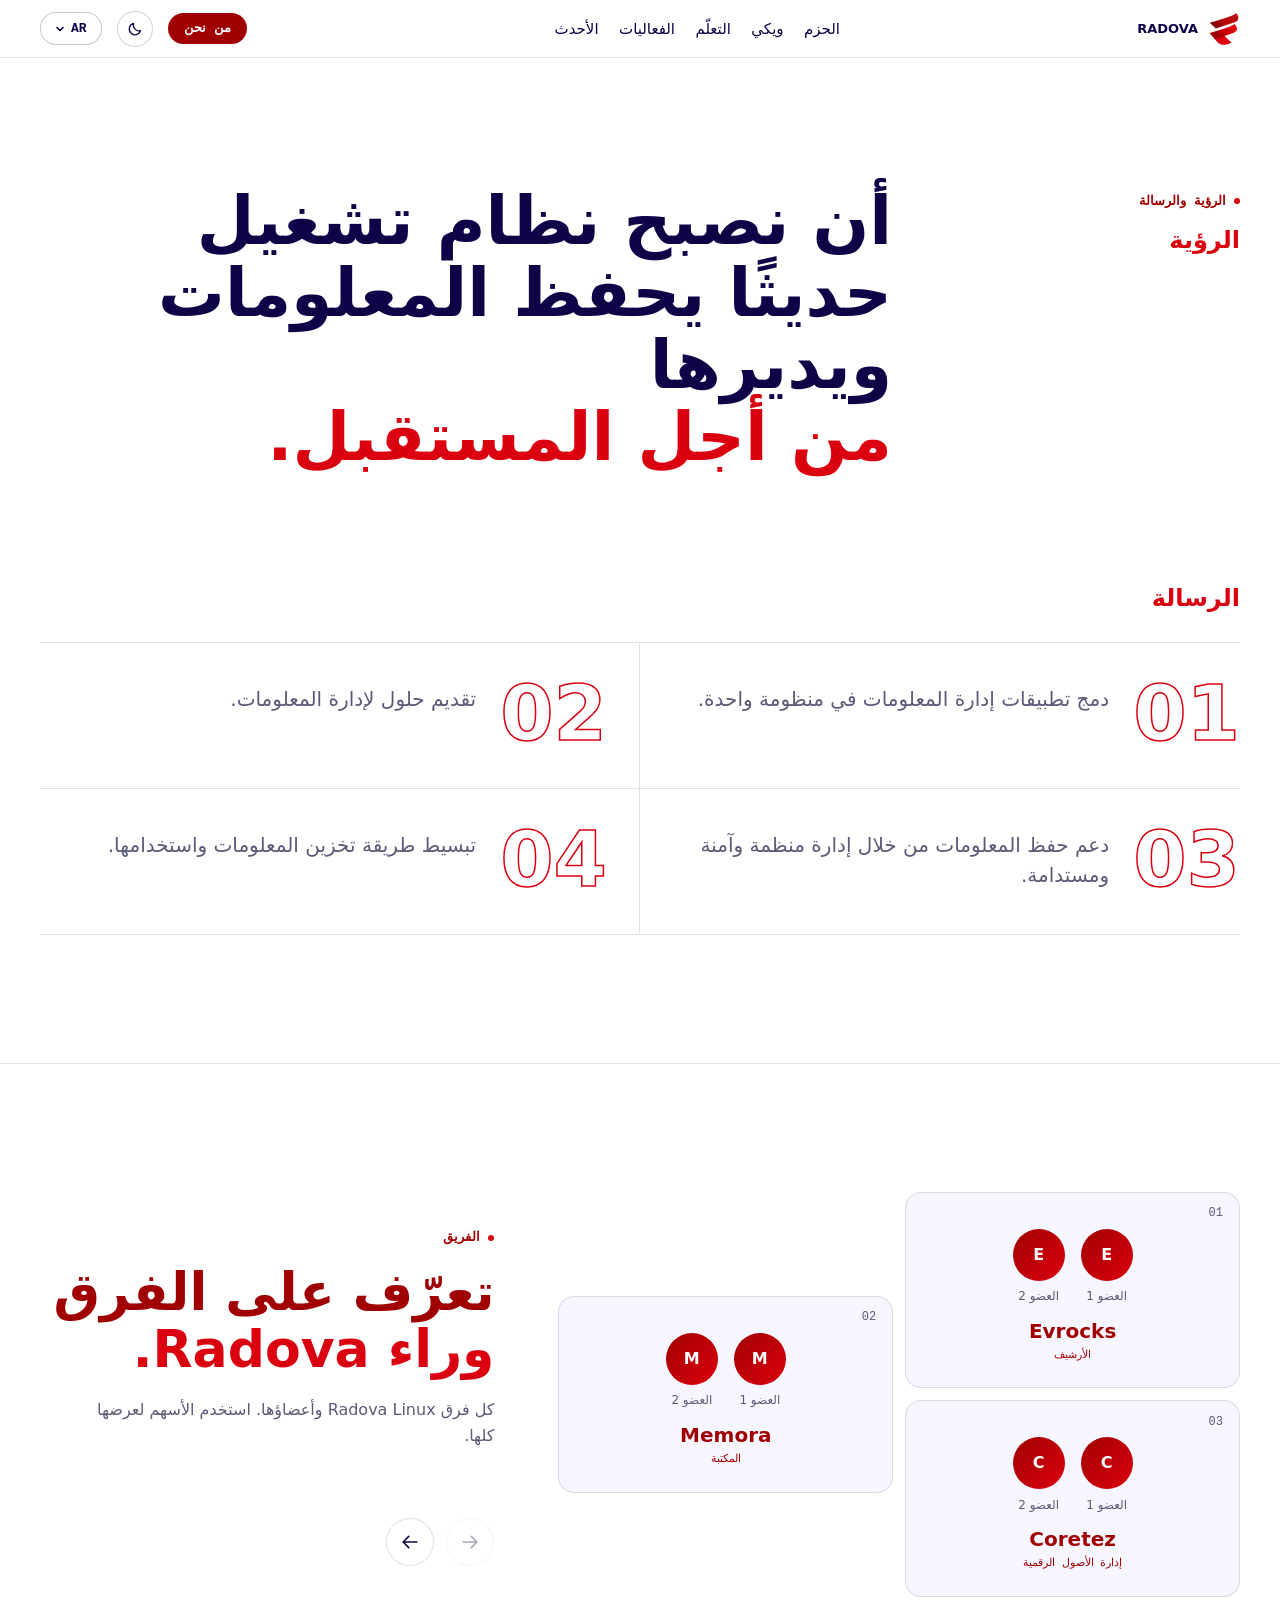
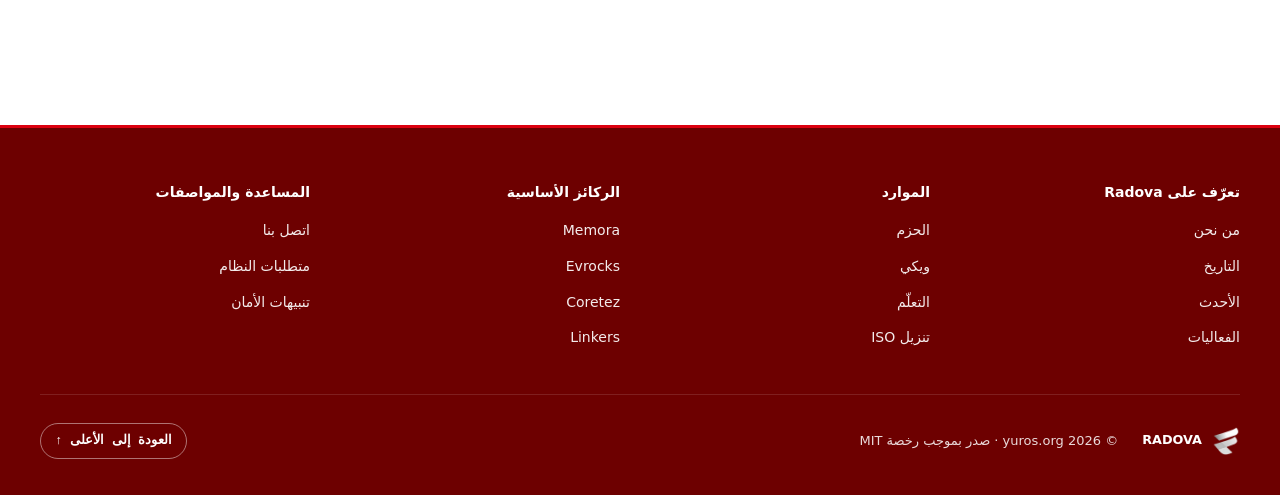
==== commit 2db01061: "optimize and fix navbar dropdown" ====
--- a/ar/index.html
+++ b/ar/index.html
@@ -9,20 +9,14 @@
   <meta name="description" content="يقدّم Radova Linux نظام تشغيل مستقلًا مصممًا للذاكرة المؤسسية والأرشيف وسيادة الأصول الرقمية.">
   <link rel="canonical" href="https://radova.org/about/ar/">
   <link rel="icon" type="image/png" href="../assets/logo.png">
-  <link rel="stylesheet" href="../assets/css/pico.min.css" media="print" onload="this.media='all'">
-<noscript><link rel="stylesheet" href="../assets/css/pico.min.css"></noscript>
-<style data-bundle>/*radova-pico-shield*/body>main{padding-block:0}section{margin-bottom:0}article{margin-bottom:0;padding:0;border-radius:0;background:transparent;box-shadow:none}[type=button],[type=submit],[type=reset],button{width:auto;background:none;border:0;padding:0;margin:0;color:inherit;font:inherit;box-shadow:none}:where(a:not([role=button])){text-decoration:none}:root{color-scheme:light;--white:#FFFFFF;--lavender:#F7F6FF;--navy:#0E0347;--red-900:#A10000;--red-700:#BB080B;--red:#DB000F;--red-gradient:linear-gradient(135deg,var(--red-900) 0%,var(--red) 100%);--text:var(--text-primary);--muted:rgba(14,3,71,0.70);--line:rgba(14,3,71,0.12);--accent:var(--red);--font-heading:"Lato",system-ui,-apple-system,sans-serif;--font-body:"Roboto Variable",system-ui,-apple-system,sans-serif;--font-mono:ui-monospace,SFMono-Regular,Menlo,Consolas,monospace;--wrap:1120px}@media (prefers-reduced-motion:no-preference){html{scroll-behavior:smooth}}body{margin:0;background:var(--surface-page);color:var(--text);font:400 1.0625rem/1.65 var(--font-body);-webkit-font-smoothing:antialiased}a{color:inherit}h1,h2,h3{font-family:var(--font-heading);font-weight:900;letter-spacing:-0.03em;line-height:1.05;margin:0;text-wrap:balance}p{margin:0;text-wrap:balance}:focus-visible{outline:2px solid currentColor;outline-offset:3px;border-radius:4px}.skip-link{position:absolute;inset-inline-start:1rem;top:-3rem;padding:0.5rem 1rem;background:var(--surface-page);color:var(--text-heading);border:1px solid var(--line);border-radius:6px;z-index:100}.skip-link:focus{top:1rem}.wrap{width:min(var(--container-max),100% - 2rem);margin-inline:auto}.ab-header .wrap{display:flex;align-items:center;justify-content:space-between;height:64px}.ab-hero{padding:clamp(3rem,8vw,5.5rem) 0 clamp(5rem,10vw,8rem);text-align:center}.eyebrow{display:inline-flex;align-items:center;gap:0.5rem;font:500 0.8125rem/1 var(--font-mono);color:var(--muted);letter-spacing:0.04em;text-transform:uppercase;margin-bottom:2rem}.eyebrow::before{content:"";width:6px;height:6px;border-radius:50%;background:var(--accent)}.ab-hero h1{font-size:clamp(2rem,10vw,6rem);margin-inline:auto}.ab-hero h1 span{display:block;color:var(--red)}.ab-hero .sub{max-width:38rem;margin:1.75rem auto 0;font-size:clamp(1.0625rem,2vw,1.25rem);color:var(--muted)}.ab-section{padding:clamp(4.5rem,10vw,8rem) 0;border-top:1px solid var(--line)}.ab-section:first-child{border-top:0}.ab-section h2{font-size:clamp(2rem,4.5vw,3.25rem);max-width:18ch}.ab-section h2 span{color:var(--accent)}.ab-section :is(h1,h2).eyebrow{font:500 0.8125rem/1 var(--font-mono);letter-spacing:0.04em;max-width:none}.split{display:grid;grid-template-columns:1fr 1fr;gap:clamp(2rem,6vw,5rem);align-items:start}.vm-grid{display:grid;grid-template-columns:1fr 3fr;gap:clamp(2rem,5vw,4rem);align-items:start}.vm-side{position:sticky;top:112px}.vm-side .eyebrow{margin-bottom:1.25rem}.vm-label{font:900 clamp(1.25rem,2vw,1.5rem)/1 var(--font-heading);color:var(--red)}.vm-vision{font:900 clamp(2rem,5.2vw,4.5rem)/1.08 var(--font-heading);letter-spacing:-0.035em;text-wrap:balance}.vm-vision em{font-style:normal;color:var(--red);white-space:nowrap}.vm-label-mission{margin-top:clamp(4.5rem,10vw,7rem)}.vm-missions{list-style:none;padding:0;margin:2rem 0 0;display:grid;grid-template-columns:repeat(2,1fr);border-top:1px solid var(--line)}.vm-missions li{display:grid;grid-template-columns:auto 1fr;gap:1.5rem;align-items:start;padding-block:2.25rem 2.5rem;padding-inline:0 2rem;border-bottom:1px solid var(--line)}.vm-missions li:nth-child(even){padding-inline-start:2rem;border-inline-start:1px solid var(--line)}.vm-num{font:900 clamp(3rem,6vw,5rem)/0.9 var(--font-heading);letter-spacing:-0.04em;color:transparent;-webkit-text-stroke:1.5px var(--red);transition:color 0.3s}.vm-missions li:hover .vm-num{color:var(--red)}.vm-missions p{font-size:clamp(1.0625rem,1.6vw,1.25rem);line-height:1.5;padding-top:0.35rem}@supports (animation-timeline:view()){@media (prefers-reduced-motion:no-preference){.vm-vision .w{display:inline-block;animation:lit linear both;animation-timeline:view();animation-range:entry 60% cover 45%}@keyframes lit{from{opacity:0.8}to{opacity:1}}}}.member-tip .avatar{width:44px;height:44px;font-size:1rem}.team{--team-gap:0.75rem;list-style:none;margin:0;padding:0;display:grid;grid-auto-flow:column dense;grid-template-rows:repeat(4,1fr);grid-auto-columns:calc((100% - var(--team-gap)) / 2);gap:var(--team-gap);overflow-x:auto;overscroll-behavior-x:contain;scroll-snap-type:x mandatory;scrollbar-width:none;counter-reset:t}.team::-webkit-scrollbar{display:none}.team .role{margin:0.35rem 0 0;font:500 0.6875rem/1.4 var(--font-mono);letter-spacing:0.06em;text-transform:uppercase;color:var(--text-heading)}.members{list-style:none;padding:0;margin:0;display:flex;flex-wrap:wrap;justify-content:flex-end;gap:0.5rem}.member{display:inline-flex;align-items:center;gap:0.6rem;max-width:100%;padding-block:0.3rem 0.3rem;padding-inline:0.3rem 0.9rem;border:1px solid var(--line);border-radius:999px;background:var(--surface-page);transition:border-color 0.3s}.avatar{flex:none;display:grid;place-items:center;width:36px;height:36px;border-radius:50%;overflow:hidden;background:var(--red-gradient);color:var(--white);font:900 0.8125rem/1 var(--font-heading)}.avatar img{width:100%;height:100%;object-fit:cover;display:block}.member-name{font-size:0.875rem;line-height:1.3;overflow-wrap:anywhere}.team .members{order:-1;justify-content:center;gap:0.75rem 1rem}.team .member{flex-direction:column;gap:0.4rem;padding:0;border:0;background:none}.team .avatar{width:52px;height:52px;font-size:1rem}.team .member-name{font-size:0.75rem;color:var(--muted)}@media (max-width:575px){.team{grid-template-rows:repeat(3,1fr);grid-auto-columns:100%}.team .members{order:0;justify-content:flex-start;gap:0.5rem 1rem}.team .member{flex-direction:row;gap:0.5rem}.team .avatar{width:32px;height:32px;font-size:0.75rem}.team .member-name{font-size:0.8125rem}}@media (min-width:1024px){.team{grid-column:1;grid-row:1 / 3}}.ab-footer .wrap{display:flex;justify-content:space-between;align-items:center;gap:1rem}@media (prefers-reduced-motion:no-preference){.ab-hero > .wrap > *{animation:rise 0.9s cubic-bezier(0.2,0.7,0.2,1) both}.ab-hero h1{animation-delay:0.08s}.ab-hero .sub{animation-delay:0.18s}}@media (max-width:1023px){.split{grid-template-columns:1fr}.vm-grid{grid-template-columns:1fr}.vm-side{position:static}.vm-missions{grid-template-columns:1fr}.vm-missions li,.vm-missions li:nth-child(even){padding:1.75rem 0;border-inline-start:0}}@font-face{font-family:"Lato Fallback";src:local("system-ui"),local("-apple-system"),local("Segoe UI"),sans-serif;size-adjust:99%}@font-face{font-family:"Roboto Fallback";src:local("system-ui"),local("-apple-system"),local("Segoe UI"),sans-serif;size-adjust:100%}:root{color-scheme:light;--font-heading:"Lato","Lato Fallback",system-ui,-apple-system,sans-serif;--font-body:"Roboto Variable","Roboto Fallback",system-ui,-apple-system,sans-serif;--font-mono:ui-monospace,SFMono-Regular,Menlo,Consolas,monospace;--red-900:#A10000;--red-700:#BB080B;--red-600:#DB000F;--red-500:#FF0000;--blue:#0035c6;--lavender:#F7F6FF;--white:#FFFFFF;--muted:#5b5a78;--line:rgba(14,3,71,0.10);--navy-gradient:linear-gradient(135deg,#0E0347 0%,#0E0347 55%,#0B2E8D 130%);--pad-x:max(1rem,calc((100% - 72rem) / 2));--pad-y:clamp(5rem,9vw,7.5rem);--ic-arrow-up-right:url("data:image/svg+xml,%3Csvg%20xmlns%3D%22http%3A%2F%2Fwww.w3.org%2F2000%2Fsvg%22%20viewBox%3D%220%200%20256%20256%22%20fill%3D%22currentColor%22%3E%3Cpath%20d%3D%22M200%2C64V168a8%2C8%2C0%2C0%2C1-16%2C0V83.31L69.66%2C197.66a8%2C8%2C0%2C0%2C1-11.32-11.32L172.69%2C72H88a8%2C8%2C0%2C0%2C1%2C0-16H192A8%2C8%2C0%2C0%2C1%2C200%2C64Z%22%2F%3E%3C%2Fsvg%3E");--ic-arrows-clockwise:url("data:image/svg+xml,%3Csvg%20xmlns%3D%22http%3A%2F%2Fwww.w3.org%2F2000%2Fsvg%22%20viewBox%3D%220%200%20256%20256%22%20fill%3D%22currentColor%22%3E%3Cpath%20d%3D%22M224%2C48V96a8%2C8%2C0%2C0%2C1-8%2C8H168a8%2C8%2C0%2C0%2C1%2C0-16h28.69L182.06%2C73.37a79.56%2C79.56%2C0%2C0%2C0-56.13-23.43h-.45A79.52%2C79.52%2C0%2C0%2C0%2C69.59%2C72.71%2C8%2C8%2C0%2C0%2C1%2C58.41%2C61.27a96%2C96%2C0%2C0%2C1%2C135%2C.79L208%2C76.69V48a8%2C8%2C0%2C0%2C1%2C16%2C0ZM186.41%2C183.29a80%2C80%2C0%2C0%2C1-112.47-.66L59.31%2C168H88a8%2C8%2C0%2C0%2C0%2C0-16H40a8%2C8%2C0%2C0%2C0-8%2C8v48a8%2C8%2C0%2C0%2C0%2C16%2C0V179.31l14.63%2C14.63A95.43%2C95.43%2C0%2C0%2C0%2C130%2C222.06h.53a95.36%2C95.36%2C0%2C0%2C0%2C67.07-27.33%2C8%2C8%2C0%2C0%2C0-11.18-11.44Z%22%2F%3E%3C%2Fsvg%3E");--ic-cpu:url("data:image/svg+xml,%3Csvg%20xmlns%3D%22http%3A%2F%2Fwww.w3.org%2F2000%2Fsvg%22%20viewBox%3D%220%200%20256%20256%22%20fill%3D%22currentColor%22%3E%3Cpath%20d%3D%22M152%2C96H104a8%2C8%2C0%2C0%2C0-8%2C8v48a8%2C8%2C0%2C0%2C0%2C8%2C8h48a8%2C8%2C0%2C0%2C0%2C8-8V104A8%2C8%2C0%2C0%2C0%2C152%2C96Zm-8%2C48H112V112h32Zm88%2C0H216V112h16a8%2C8%2C0%2C0%2C0%2C0-16H216V56a16%2C16%2C0%2C0%2C0-16-16H160V24a8%2C8%2C0%2C0%2C0-16%2C0V40H112V24a8%2C8%2C0%2C0%2C0-16%2C0V40H56A16%2C16%2C0%2C0%2C0%2C40%2C56V96H24a8%2C8%2C0%2C0%2C0%2C0%2C16H40v32H24a8%2C8%2C0%2C0%2C0%2C0%2C16H40v40a16%2C16%2C0%2C0%2C0%2C16%2C16H96v16a8%2C8%2C0%2C0%2C0%2C16%2C0V216h32v16a8%2C8%2C0%2C0%2C0%2C16%2C0V216h40a16%2C16%2C0%2C0%2C0%2C16-16V160h16a8%2C8%2C0%2C0%2C0%2C0-16Zm-32%2C56H56V56H200v95.87s0%2C.09%2C0%2C.13%2C0%2C.09%2C0%2C.13V200Z%22%2F%3E%3C%2Fsvg%3E");--ic-download-simple:url("data:image/svg+xml,%3Csvg%20xmlns%3D%22http%3A%2F%2Fwww.w3.org%2F2000%2Fsvg%22%20viewBox%3D%220%200%20256%20256%22%20fill%3D%22currentColor%22%3E%3Cpath%20d%3D%22M224%2C144v64a8%2C8%2C0%2C0%2C1-8%2C8H40a8%2C8%2C0%2C0%2C1-8-8V144a8%2C8%2C0%2C0%2C1%2C16%2C0v56H208V144a8%2C8%2C0%2C0%2C1%2C16%2C0Zm-101.66%2C5.66a8%2C8%2C0%2C0%2C0%2C11.32%2C0l40-40a8%2C8%2C0%2C0%2C0-11.32-11.32L136%2C124.69V32a8%2C8%2C0%2C0%2C0-16%2C0v92.69L93.66%2C98.34a8%2C8%2C0%2C0%2C0-11.32%2C11.32Z%22%2F%3E%3C%2Fsvg%3E");--ic-feather:url("data:image/svg+xml,%3Csvg%20xmlns%3D%22http%3A%2F%2Fwww.w3.org%2F2000%2Fsvg%22%20viewBox%3D%220%200%20256%20256%22%20fill%3D%22currentColor%22%3E%3Cpath%20d%3D%22M221.28%2C34.75a64%2C64%2C0%2C0%2C0-90.49%2C0L60.69%2C104A15.9%2C15.9%2C0%2C0%2C0%2C56%2C115.31v73.38L26.34%2C218.34a8%2C8%2C0%2C0%2C0%2C11.32%2C11.32L67.32%2C200H140.7A15.92%2C15.92%2C0%2C0%2C0%2C152%2C195.32l0%2C0%2C69.23-70A64%2C64%2C0%2C0%2C0%2C221.28%2C34.75ZM142.07%2C46.06A48%2C48%2C0%2C0%2C1%2C211.79%2C112H155.33l34.35-34.34a8%2C8%2C0%2C0%2C0-11.32-11.32L120%2C124.69V67.87ZM72%2C115.35l32-31.67v57l-32%2C32ZM140.7%2C184H83.32l56-56h56.74Z%22%2F%3E%3C%2Fsvg%3E");--ic-git-branch:url("data:image/svg+xml,%3Csvg%20xmlns%3D%22http%3A%2F%2Fwww.w3.org%2F2000%2Fsvg%22%20viewBox%3D%220%200%20256%20256%22%20fill%3D%22currentColor%22%3E%3Cpath%20d%3D%22M232%2C64a32%2C32%2C0%2C1%2C0-40%2C31v17a8%2C8%2C0%2C0%2C1-8%2C8H96a23.84%2C23.84%2C0%2C0%2C0-8%2C1.38V95a32%2C32%2C0%2C1%2C0-16%2C0v66a32%2C32%2C0%2C1%2C0%2C16%2C0V144a8%2C8%2C0%2C0%2C1%2C8-8h88a24%2C24%2C0%2C0%2C0%2C24-24V95A32.06%2C32.06%2C0%2C0%2C0%2C232%2C64ZM64%2C64A16%2C16%2C0%2C1%2C1%2C80%2C80%2C16%2C16%2C0%2C0%2C1%2C64%2C64ZM96%2C192a16%2C16%2C0%2C1%2C1-16-16A16%2C16%2C0%2C0%2C1%2C96%2C192ZM200%2C80a16%2C16%2C0%2C1%2C1%2C16-16A16%2C16%2C0%2C0%2C1%2C200%2C80Z%22%2F%3E%3C%2Fsvg%3E");--ic-hard-drives:url("data:image/svg+xml,%3Csvg%20xmlns%3D%22http%3A%2F%2Fwww.w3.org%2F2000%2Fsvg%22%20viewBox%3D%220%200%20256%20256%22%20fill%3D%22currentColor%22%3E%3Cpath%20d%3D%22M208%2C136H48a16%2C16%2C0%2C0%2C0-16%2C16v48a16%2C16%2C0%2C0%2C0%2C16%2C16H208a16%2C16%2C0%2C0%2C0%2C16-16V152A16%2C16%2C0%2C0%2C0%2C208%2C136Zm0%2C64H48V152H208v48Zm0-160H48A16%2C16%2C0%2C0%2C0%2C32%2C56v48a16%2C16%2C0%2C0%2C0%2C16%2C16H208a16%2C16%2C0%2C0%2C0%2C16-16V56A16%2C16%2C0%2C0%2C0%2C208%2C40Zm0%2C64H48V56H208v48ZM192%2C80a12%2C12%2C0%2C1%2C1-12-12A12%2C12%2C0%2C0%2C1%2C192%2C80Zm0%2C96a12%2C12%2C0%2C1%2C1-12-12A12%2C12%2C0%2C0%2C1%2C192%2C176Z%22%2F%3E%3C%2Fsvg%3E");--ic-lightning:url("data:image/svg+xml,%3Csvg%20xmlns%3D%22http%3A%2F%2Fwww.w3.org%2F2000%2Fsvg%22%20viewBox%3D%220%200%20256%20256%22%20fill%3D%22currentColor%22%3E%3Cpath%20d%3D%22M215.79%2C118.17a8%2C8%2C0%2C0%2C0-5-5.66L153.18%2C90.9l14.66-73.33a8%2C8%2C0%2C0%2C0-13.69-7l-112%2C120a8%2C8%2C0%2C0%2C0%2C3%2C13l57.63%2C21.61L88.16%2C238.43a8%2C8%2C0%2C0%2C0%2C13.69%2C7l112-120A8%2C8%2C0%2C0%2C0%2C215.79%2C118.17ZM109.37%2C214l10.47-52.38a8%2C8%2C0%2C0%2C0-5-9.06L62%2C132.71l84.62-90.66L136.16%2C94.43a8%2C8%2C0%2C0%2C0%2C5%2C9.06l52.8%2C19.8Z%22%2F%3E%3C%2Fsvg%3E");--ic-memory:url("data:image/svg+xml,%3Csvg%20xmlns%3D%22http%3A%2F%2Fwww.w3.org%2F2000%2Fsvg%22%20viewBox%3D%220%200%20256%20256%22%20fill%3D%22currentColor%22%3E%3Cpath%20d%3D%22M232%2C56H24A16%2C16%2C0%2C0%2C0%2C8%2C72V200a8%2C8%2C0%2C0%2C0%2C16%2C0V184H40v16a8%2C8%2C0%2C0%2C0%2C16%2C0V184H72v16a8%2C8%2C0%2C0%2C0%2C16%2C0V184h16v16a8%2C8%2C0%2C0%2C0%2C16%2C0V184h16v16a8%2C8%2C0%2C0%2C0%2C16%2C0V184h16v16a8%2C8%2C0%2C0%2C0%2C16%2C0V184h16v16a8%2C8%2C0%2C0%2C0%2C16%2C0V184h16v16a8%2C8%2C0%2C0%2C0%2C16%2C0V72A16%2C16%2C0%2C0%2C0%2C232%2C56ZM24%2C72H232v96H24Zm88%2C80a8%2C8%2C0%2C0%2C0%2C8-8V96a8%2C8%2C0%2C0%2C0-8-8H48a8%2C8%2C0%2C0%2C0-8%2C8v48a8%2C8%2C0%2C0%2C0%2C8%2C8ZM56%2C104h48v32H56Zm88%2C48h64a8%2C8%2C0%2C0%2C0%2C8-8V96a8%2C8%2C0%2C0%2C0-8-8H144a8%2C8%2C0%2C0%2C0-8%2C8v48A8%2C8%2C0%2C0%2C0%2C144%2C152Zm8-48h48v32H152Z%22%2F%3E%3C%2Fsvg%3E");--ic-monitor:url("data:image/svg+xml,%3Csvg%20xmlns%3D%22http%3A%2F%2Fwww.w3.org%2F2000%2Fsvg%22%20viewBox%3D%220%200%20256%20256%22%20fill%3D%22currentColor%22%3E%3Cpath%20d%3D%22M208%2C40H48A24%2C24%2C0%2C0%2C0%2C24%2C64V176a24%2C24%2C0%2C0%2C0%2C24%2C24H208a24%2C24%2C0%2C0%2C0%2C24-24V64A24%2C24%2C0%2C0%2C0%2C208%2C40Zm8%2C136a8%2C8%2C0%2C0%2C1-8%2C8H48a8%2C8%2C0%2C0%2C1-8-8V64a8%2C8%2C0%2C0%2C1%2C8-8H208a8%2C8%2C0%2C0%2C1%2C8%2C8Zm-48%2C48a8%2C8%2C0%2C0%2C1-8%2C8H96a8%2C8%2C0%2C0%2C1%2C0-16h64A8%2C8%2C0%2C0%2C1%2C168%2C224Z%22%2F%3E%3C%2Fsvg%3E");--ic-shield-check:url("data:image/svg+xml,%3Csvg%20xmlns%3D%22http%3A%2F%2Fwww.w3.org%2F2000%2Fsvg%22%20viewBox%3D%220%200%20256%20256%22%20fill%3D%22currentColor%22%3E%3Cpath%20d%3D%22M208%2C40H48A16%2C16%2C0%2C0%2C0%2C32%2C56v56c0%2C52.72%2C25.52%2C84.67%2C46.93%2C102.19%2C23.06%2C18.86%2C46%2C25.26%2C47%2C25.53a8%2C8%2C0%2C0%2C0%2C4.2%2C0c1-.27%2C23.91-6.67%2C47-25.53C198.48%2C196.67%2C224%2C164.72%2C224%2C112V56A16%2C16%2C0%2C0%2C0%2C208%2C40Zm0%2C72c0%2C37.07-13.66%2C67.16-40.6%2C89.42A129.3%2C129.3%2C0%2C0%2C1%2C128%2C223.62a128.25%2C128.25%2C0%2C0%2C1-38.92-21.81C61.82%2C179.51%2C48%2C149.3%2C48%2C112l0-56%2C160%2C0ZM82.34%2C141.66a8%2C8%2C0%2C0%2C1%2C11.32-11.32L112%2C148.69l50.34-50.35a8%2C8%2C0%2C0%2C1%2C11.32%2C11.32l-56%2C56a8%2C8%2C0%2C0%2C1-11.32%2C0Z%22%2F%3E%3C%2Fsvg%3E");--ic-stack:url("data:image/svg+xml,%3Csvg%20xmlns%3D%22http%3A%2F%2Fwww.w3.org%2F2000%2Fsvg%22%20viewBox%3D%220%200%20256%20256%22%20fill%3D%22currentColor%22%3E%3Cpath%20d%3D%22M230.91%2C172A8%2C8%2C0%2C0%2C1%2C228%2C182.91l-96%2C56a8%2C8%2C0%2C0%2C1-8.06%2C0l-96-56A8%2C8%2C0%2C0%2C1%2C36%2C169.09l92%2C53.65%2C92-53.65A8%2C8%2C0%2C0%2C1%2C230.91%2C172ZM220%2C121.09l-92%2C53.65L36%2C121.09A8%2C8%2C0%2C0%2C0%2C28%2C134.91l96%2C56a8%2C8%2C0%2C0%2C0%2C8.06%2C0l96-56A8%2C8%2C0%2C1%2C0%2C220%2C121.09ZM24%2C80a8%2C8%2C0%2C0%2C1%2C4-6.91l96-56a8%2C8%2C0%2C0%2C1%2C8.06%2C0l96%2C56a8%2C8%2C0%2C0%2C1%2C0%2C13.82l-96%2C56a8%2C8%2C0%2C0%2C1-8.06%2C0l-96-56A8%2C8%2C0%2C0%2C1%2C24%2C80Zm23.88%2C0L128%2C126.74%2C208.12%2C80%2C128%2C33.26Z%22%2F%3E%3C%2Fsvg%3E");--ic-terminal-window:url("data:image/svg+xml,%3Csvg%20xmlns%3D%22http%3A%2F%2Fwww.w3.org%2F2000%2Fsvg%22%20viewBox%3D%220%200%20256%20256%22%20fill%3D%22currentColor%22%3E%3Cpath%20d%3D%22M128%2C128a8%2C8%2C0%2C0%2C1-3%2C6.25l-40%2C32a8%2C8%2C0%2C1%2C1-10-12.5L107.19%2C128%2C75%2C102.25a8%2C8%2C0%2C1%2C1%2C10-12.5l40%2C32A8%2C8%2C0%2C0%2C1%2C128%2C128Zm48%2C24H136a8%2C8%2C0%2C0%2C0%2C0%2C16h40a8%2C8%2C0%2C0%2C0%2C0-16Zm56-96V200a16%2C16%2C0%2C0%2C1-16%2C16H40a16%2C16%2C0%2C0%2C1-16-16V56A16%2C16%2C0%2C0%2C1%2C40%2C40H216A16%2C16%2C0%2C0%2C1%2C232%2C56ZM216%2C200V56H40V200H216Z%22%2F%3E%3C%2Fsvg%3E");--ic-arrow-red:url("data:image/svg+xml,%3Csvg%20fill%3D%22%23DB000F%22%20xmlns%3D%22http%3A%2F%2Fwww.w3.org%2F2000%2Fsvg%22%20viewBox%3D%220%200%20256%20256%22%3E%3Cpath%20d%3D%22M200%2C64V168a8%2C8%2C0%2C0%2C1-16%2C0V83.31L69.66%2C197.66a8%2C8%2C0%2C0%2C1-11.32-11.32L172.69%2C72H88a8%2C8%2C0%2C0%2C1%2C0-16H192A8%2C8%2C0%2C0%2C1%2C200%2C64Z%22%2F%3E%3C%2Fsvg%3E");--ic-download-red:url("data:image/svg+xml,%3Csvg%20fill%3D%22%23DB000F%22%20xmlns%3D%22http%3A%2F%2Fwww.w3.org%2F2000%2Fsvg%22%20viewBox%3D%220%200%20256%20256%22%3E%3Cpath%20d%3D%22M224%2C144v64a8%2C8%2C0%2C0%2C1-8%2C8H40a8%2C8%2C0%2C0%2C1-8-8V144a8%2C8%2C0%2C0%2C1%2C16%2C0v56H208V144a8%2C8%2C0%2C0%2C1%2C16%2C0Zm-101.66%2C5.66a8%2C8%2C0%2C0%2C0%2C11.32%2C0l40-40a8%2C8%2C0%2C0%2C0-11.32-11.32L136%2C124.69V32a8%2C8%2C0%2C0%2C0-16%2C0v92.69L93.66%2C98.34a8%2C8%2C0%2C0%2C0-11.32%2C11.32Z%22%2F%3E%3C%2Fsvg%3E");--ic-arrow-white:url("data:image/svg+xml,%3Csvg%20fill%3D%22%23FFFFFF%22%20xmlns%3D%22http%3A%2F%2Fwww.w3.org%2F2000%2Fsvg%22%20viewBox%3D%220%200%20256%20256%22%3E%3Cpath%20d%3D%22M200%2C64V168a8%2C8%2C0%2C0%2C1-16%2C0V83.31L69.66%2C197.66a8%2C8%2C0%2C0%2C1-11.32-11.32L172.69%2C72H88a8%2C8%2C0%2C0%2C1%2C0-16H192A8%2C8%2C0%2C0%2C1%2C200%2C64Z%22%2F%3E%3C%2Fsvg%3E");--ic-stack-white:url("data:image/svg+xml,%3Csvg%20fill%3D%22%23FFFFFF%22%20xmlns%3D%22http%3A%2F%2Fwww.w3.org%2F2000%2Fsvg%22%20viewBox%3D%220%200%20256%20256%22%3E%3Cpath%20d%3D%22M230.91%2C172A8%2C8%2C0%2C0%2C1%2C228%2C182.91l-96%2C56a8%2C8%2C0%2C0%2C1-8.06%2C0l-96-56A8%2C8%2C0%2C0%2C1%2C36%2C169.09l92%2C53.65%2C92-53.65A8%2C8%2C0%2C0%2C1%2C230.91%2C172ZM220%2C121.09l-92%2C53.65L36%2C121.09A8%2C8%2C0%2C0%2C0%2C28%2C134.91l96%2C56a8%2C8%2C0%2C0%2C0%2C8.06%2C0l96-56A8%2C8%2C0%2C1%2C0%2C220%2C121.09ZM24%2C80a8%2C8%2C0%2C0%2C1%2C4-6.91l96-56a8%2C8%2C0%2C0%2C1%2C8.06%2C0l96%2C56a8%2C8%2C0%2C0%2C1%2C0%2C13.82l-96%2C56a8%2C8%2C0%2C0%2C1-8.06%2C0l-96-56A8%2C8%2C0%2C0%2C1%2C24%2C80Zm23.88%2C0L128%2C126.74%2C208.12%2C80%2C128%2C33.26Z%22%2F%3E%3C%2Fsvg%3E")}*,*::before,*::after{box-sizing:border-box}html{max-width:100%;overflow-x:clip;background-color:var(--surface-page);color-scheme:light;scroll-behavior:smooth}body{max-width:100%;overflow-x:clip;margin:0;padding:0;background-color:var(--surface-page);color:var(--text-heading);font-family:var(--font-body);font-size:16px;line-height:1.6;-webkit-font-smoothing:antialiased}body > main,main{margin:0;padding:0;counter-reset:section-counter}ul,ol,dl,li,dt,dd,figure,pre,blockquote{margin:0;padding:0;list-style:none}li::marker{content:none}p,h1,h2,h3,h4,dt,dd,td,th,code,a,span,div,article{min-width:0;overflow-wrap:anywhere}h1,h2,h3,h4,h5,h6{font-family:var(--font-heading);color:var(--text-heading);margin:0 0 1rem;text-wrap:balance}h1{font-size:clamp(2.25rem,5vw,56px);font-weight:900;line-height:1.1;letter-spacing:-0.02em}h2{font-size:clamp(2rem,4vw,48px);font-weight:900;line-height:1.15;letter-spacing:-0.015em}h3{font-size:clamp(1.25rem,2.2vw,24px);font-weight:700;line-height:1.25}h1 span,h2 span{color:var(--text-heading)}p{font-family:var(--font-body);font-size:16px;line-height:1.65;color:var(--muted);margin:0 0 1rem}.lead{font-size:clamp(1.125rem,1.8vw,20px);line-height:1.6;color:var(--muted)}.eyebrow{font-family:var(--font-body);font-size:14px;font-weight:700;text-transform:uppercase;letter-spacing:0.08em;color:var(--text-heading);margin:0 0 0.65rem}pre{overflow-x:auto;max-width:100%;background:transparent;border:0}code{background:transparent;padding:0;color:inherit;font-size:13.5px}a{color:var(--text-heading);text-decoration:underline;text-underline-offset:0.2em;transition:color 200ms cubic-bezier(.2,.7,.2,1)}a:hover{color:var(--red-700)}:focus-visible{outline:2px solid var(--red-600);outline-offset:3px}.skip-link{position:absolute;top:-4rem;inset-inline-start:1rem;z-index:100;padding:0.5rem 1rem;background:var(--red-900);color:var(--white);border-radius:999px;font-weight:600;text-decoration:none}.skip-link:focus{top:0.75rem}main > section{position:relative;padding-block:var(--pad-y);scroll-margin-top:5rem}section[data-label]{counter-increment:section-counter}section[data-label]::before{content:"// " attr(data-label);display:block;font-family:var(--font-mono);font-size:14px;font-weight:600;text-transform:uppercase;letter-spacing:0.08em;color:var(--muted);margin-bottom:1.5rem;grid-column:1 / -1}section[data-label]::after{content:"(" counter(section-counter,decimal-leading-zero) ")";position:absolute;top:var(--pad-y);inset-inline-end:var(--pad-x);font-family:var(--font-mono);font-size:14px;font-weight:600;color:var(--muted);pointer-events:none}body > header.site-header,.site-header{position:sticky;top:0;z-index:100;width:100%;min-height:48px;padding-block:0.65rem;display:flex;align-items:center;justify-content:space-between;gap:1.25rem;background:rgba(255,255,255,0.82);-webkit-backdrop-filter:blur(16px) saturate(180%);backdrop-filter:blur(16px) saturate(180%);border-bottom:1px solid var(--line)}@supports not (backdrop-filter:blur(1px)){.site-header{background:var(--surface-page)}}.brand-lockup{display:inline-flex;align-items:center;gap:0.625rem;text-decoration:none}.brand-name{font-family:var(--font-heading);font-weight:900;font-size:0.8rem;letter-spacing:0.02em;text-transform:uppercase;color:var(--text-heading)}.brand-lockup-light .brand-name{color:var(--white)}.nav-list{display:flex;align-items:center;gap:1.75rem;flex-wrap:wrap}.nav-list a{font-family:var(--font-body);font-size:15px;font-weight:500;color:var(--text-heading);text-decoration:none;transition:color 200ms cubic-bezier(.2,.7,.2,1)}.nav-list a:hover{color:var(--red-600)}.btn{display:inline-flex;align-items:center;justify-content:center;height:48px;padding-inline:1.5rem;border-radius:9999px;font-family:var(--font-body);font-size:16px;font-weight:500;line-height:1;white-space:nowrap;border:1.5px solid transparent;transition:transform 200ms cubic-bezier(.2,.7,.2,1),background-color 200ms cubic-bezier(.2,.7,.2,1),border-color 200ms cubic-bezier(.2,.7,.2,1),color 200ms cubic-bezier(.2,.7,.2,1),box-shadow 200ms cubic-bezier(.2,.7,.2,1)}.btn:active{transform:scale(0.98)}.btn-lg{height:52px;padding-inline:1.5rem;font-size:16px;font-weight:600}.btn-navy{background-color:var(--red-900);border-color:var(--red-900);color:var(--white)}.btn-navy:hover{background-color:var(--blue);border-color:var(--blue);color:var(--white)}.btn-primary{background-color:var(--red-600);border-color:var(--red-600);color:var(--white);box-shadow:0 4px 16px rgba(219,0,15,0.24)}.btn-primary:hover{background-color:var(--red-700);border-color:var(--red-700);color:var(--white)}.btn-primary:active{background-color:var(--red-900);border-color:var(--red-900)}.btn-arrow,.btn-arrow-red{padding-inline:1.5rem 0.625rem;gap:0.75rem}.btn-arrow::after,.btn-arrow-red::after{content:"";display:inline-block;width:32px;height:32px;border-radius:50%;flex-shrink:0;transition:transform 200ms cubic-bezier(.2,.7,.2,1)}.btn-arrow::after{background:var(--surface-page) var(--ic-arrow-red) center / 18px 18px no-repeat}.btn-arrow:hover::after,.btn-arrow-red:hover::after{transform:translateX(10px)}.hero{background:radial-gradient(45% 50% at 82% 18%,rgba(219,0,15,0.10),transparent 70%),radial-gradient(35% 40% at 15% 30%,rgba(14,3,71,0.04),transparent 70%),#FFFFFF;padding-top:clamp(1rem,2vw,1.75rem);padding-bottom:clamp(3.5rem,7vw,5.5rem);border-bottom:1px solid var(--line)}.hero-spec-strip{border-top:1px solid var(--line);border-bottom:1px solid var(--line);padding-block:0.5rem;margin-bottom:clamp(1.5rem,3vw,2.5rem);display:flex;justify-content:space-between;align-items:center;flex-wrap:wrap;gap:1rem}.hero-spec-strip::after{content:attr(data-sys);font-family:var(--font-mono);font-size:12px;color:var(--muted);text-transform:uppercase;letter-spacing:0.08em}.hero-chip{display:inline-flex;align-items:center;gap:0.5rem;padding:0.35rem 0.9rem;border-radius:999px;border:1px solid rgba(219,0,15,0.25);background:rgba(219,0,15,0.04);color:var(--text-heading);font-size:13px;font-weight:700;margin:0}.hero-chip::before{content:"";width:8px;height:8px;border-radius:50%;background:var(--red-600)}.hero-split{display:flex;flex-direction:column;gap:2rem}@media (min-width:56rem){.hero-split{display:grid;grid-template-columns:repeat(12,1fr);gap:clamp(2rem,4vw,3.5rem);align-items:start}.hero-split-left{grid-column:1 / 6}.hero-split-right{grid-column:6 / 13;border-inline-start:1px solid var(--red-600);padding-inline-start:clamp(1.5rem,2.5vw,2.5rem)}}.hero-split-right h1{font-family:var(--font-heading);font-size:clamp(1.5rem,5.5vw,3rem);font-weight:900;line-height:1.05;letter-spacing:-0.03em;color:var(--text-heading);margin:0;margin-bottom:1.75rem;text-transform:capitalize}.hero-split-left h1 span{color:var(--red-600)}.hero-lead{font-size:1.125rem;line-height:1.7;color:var(--muted);margin-bottom:2rem}.workbench-grid{display:flex;flex-direction:column;gap:1.5rem}@media (min-width:52rem){.workbench-grid{display:grid;grid-template-columns:1.2fr 0.8fr;gap:0;align-items:center}}.swiss-ledger{display:grid;grid-template-columns:1fr;border-top:2px solid var(--red-900);border-bottom:1px solid var(--line)}@media (min-width:42rem){.swiss-ledger{grid-template-columns:repeat(2,1fr)}}main #manifesto .swiss-ledger article.ledger-item,.ledger-item{margin:0;border-radius:0;background:transparent;box-shadow:none;border:0;padding-block:1.75rem 1.75rem;padding-inline:0 1.5rem;position:relative}@media (max-width:41.99rem){main #manifesto .swiss-ledger article.ledger-item:not(:first-child),.ledger-item:not(:first-child){border-top:1px solid var(--line)}}@media (min-width:42rem){main #manifesto .swiss-ledger article.ledger-item:nth-child(2n),.ledger-item:nth-child(2n){border-inline-start:1px solid var(--line);padding-inline-start:1.75rem;padding-inline-end:0}main #manifesto .swiss-ledger article.ledger-item:nth-child(n+3),.ledger-item:nth-child(n+3){border-top:1px solid var(--line)}}.ledger-item h3{font-family:var(--font-heading);font-size:1.25rem;font-weight:900;color:var(--text-heading);line-height:1.3;margin-bottom:0.5rem}.ledger-item h3::before{content:attr(data-index);font-family:var(--font-mono);font-size:12px;font-weight:700;color:var(--red-600);display:block;margin-bottom:0.4rem;letter-spacing:0.05em}.ledger-item:nth-child(1) h3::before{content:"01 /"}.ledger-item:nth-child(2) h3::before{content:"02 /"}.ledger-item:nth-child(3) h3::before{content:"03 /"}.ledger-item:nth-child(4) h3::before{content:"04 /"}.ledger-item p{font-size:1rem;line-height:1.6;color:var(--muted);margin:0;text-align:start}@media (prefers-reduced-motion:reduce){html{scroll-behavior:auto}main > section{scroll-margin-top:0}}.navbar{margin-inline-start:auto}.nav-links{list-style:none;margin:0;padding:0;display:flex}.nav-links li{list-style:none;margin:0;padding:0}.dropdown{position:relative;display:inline-block}nav.navbar li :where(a,[role="link"]){margin:0}.dropdown-content{position:absolute;top:calc(100% + 18px);inset-inline-end:0;inset-inline-start:auto;transform:translateY(-6px);background:var(--surface-page);min-width:250px;max-width:calc(100vw - 32px);border-radius:16px;box-shadow:0 16px 15px rgba(0,0,0,0.08);z-index:999;opacity:0;visibility:hidden;transition:opacity 0.25s ease,transform 0.25s ease,visibility 0.25s ease}.dropdown-content::before{content:'';position:absolute;top:-22px;inset-inline-start:0;inset-inline-end:0;height:22px;background:transparent}.dropdown-content.active,.btn-navy.active ~ .dropdown-content,.dropdown:hover .dropdown-content,.dropdown:focus-within .dropdown-content{opacity:1;visibility:visible;transform:translateY(0)}.dropdown-content a,.dropdown-content button.d-content-back{display:flex;justify-content:space-between;align-items:center;gap:1rem;width:100%;margin:0;padding:1.2rem 1.5rem;background:transparent;color:#A3A3A3;font-family:var(--font-heading);font-weight:700;font-size:13px;text-transform:uppercase;letter-spacing:1px;text-decoration:none;text-align:start;border:none;border-bottom:1px solid #F0F0F0;border-radius:0;cursor:pointer;transition:opacity 0.2s ease,transform 0.2s ease;white-space:nowrap}.dropdown-content :last-child{border-bottom:none}.dropdown-content a:hover,.dropdown-content a:focus,.dropdown-content button.d-content-back:hover,.dropdown-content button.d-content-back:focus{background-color:#db000f;color:var(--white);border-color:#DB000F}.dropdown-content button.d-content-back{color:var(--text-heading)}.dropdown-content button.d-content-back:hover,.dropdown-content button.d-content-back:focus{border-radius:0 0 16px 16px}.menu-arrow{position:absolute;top:100%;inset-inline-end:20px;inset-inline-start:auto;transform:none;width:0;height:0;border-inline-start:10px solid transparent;border-inline-end:10px solid transparent;border-bottom:10px solid #A3A3A3;z-index:1000;display:none;margin-top:8px}.btn-navy.active + .menu-arrow,.dropdown:hover .menu-arrow,.dropdown:focus-within .menu-arrow{display:block}.btn-navy{background-color:var(--red-900);border:none;color:#f7f6ff;font-family:var(--font-mono);font-weight:700;font-size:13px;text-transform:uppercase;padding:0.5rem 1rem;cursor:pointer;border-radius:16px;transition:opacity 0.2s ease,transform 0.2s ease;display:inline-block;text-decoration:none;line-height:normal}.btn-navy:hover{background-color:rgba(14,3,71,0.05);color:var(--text-heading)}.btn-navy.active{background-color:var(--red-900);color:var(--white)}.nav-toggle{display:none;flex-direction:column;justify-content:center;align-items:center;gap:5px;width:38px;height:38px;padding:0;margin:0;margin-inline-start:auto;background:transparent;border:1px solid var(--line);border-radius:10px;cursor:pointer;transition:background-color 0.2s ease,border-color 0.2s ease}.nav-toggle:hover{background-color:rgba(14,3,71,0.05);border-color:var(--red-900)}.nav-toggle span{display:block;width:18px;height:2px;background-color:var(--red-900);border-radius:2px;transition:transform 0.25s ease,opacity 0.2s ease}.nav-toggle[aria-expanded="true"] span:nth-child(1){transform:translateY(7px) rotate(45deg)}.nav-toggle[aria-expanded="true"] span:nth-child(2){opacity:0}.nav-toggle[aria-expanded="true"] span:nth-child(3){transform:translateY(-7px) rotate(-45deg)}@media (min-width:768px){.header-menu{display:flex;align-items:center;flex:1;gap:2.9rem}.header-menu > nav:first-child{margin-inline:auto}.header-menu .navbar{margin-inline-start:0}}@media (max-width:767px){.nav-toggle{display:inline-flex;position:relative;z-index:1002}.header-menu{display:none;position:fixed;inset:0;top:58px;z-index:999;flex-direction:column;align-items:stretch;justify-content:flex-start;width:100%;height:calc(100dvh - 58px);margin-inline-start:0;padding:0.75rem var(--pad-x) 2rem;background:var(--surface-page);border-top:1px solid var(--line);overflow-y:auto;gap:0.125rem}.header-menu.is-open{display:flex}.header-menu nav,.header-menu ul,.header-menu li{display:block;width:100%;margin:0;padding:0}.nav-list,.dropdown-content{display:flex !important;flex-direction:column;align-items:stretch;gap:0.125rem}.navbar{margin:0;padding:0;border-top:none}.navbar .btn-navy,.dropdown-content button.d-content-back,.menu-arrow,.dropdown:hover .menu-arrow,.dropdown:focus-within .menu-arrow{display:none}.dropdown-content{position:static;opacity:1;visibility:visible;transform:none;min-width:100%;max-width:100%;border:none;border-radius:0;box-shadow:none;background:transparent}.nav-list a,.dropdown-content a{display:flex;align-items:center;justify-content:flex-start;width:100%;margin:0;padding:0.55rem 0.75rem;color:var(--text-heading);font-family:var(--font-body);font-size:15.5px;font-weight:700;line-height:1.3;text-transform:none;letter-spacing:0;border:none;border-radius:10px;box-sizing:border-box}.nav-list a:hover,.nav-list a:focus,.dropdown-content a:hover,.dropdown-content a:focus{background-color:rgba(219,0,15,0.08);color:var(--red-600);border-radius:10px}}button.btn-lang{margin:0;width:auto;flex-shrink:0;display:inline-flex;align-items:center;justify-content:center;background-color:var(--surface-page);border:1.5px solid rgba(14,3,71,0.22);color:#0E0347;font-family:var(--font-mono);font-weight:700;font-size:13px;text-transform:uppercase;padding:0.5rem 0.9rem;border-radius:16px;cursor:pointer;line-height:normal;transition:border-color 0.2s ease,color 0.2s ease,background-color 0.2s ease}button.btn-lang:hover{border-color:var(--red-900);color:var(--text-heading);background-color:var(--surface-subtle)}@media (max-width:767px){button.btn-lang{margin-inline-start:auto;padding:0.45rem 0.75rem;position:relative;z-index:1002}.nav-toggle{margin-inline-start:0}}button.btn-theme{display:inline-flex;align-items:center;justify-content:center;width:36px;height:36px;min-height:36px;margin:0;margin-inline-start:auto;padding:0;border-radius:999px;border:1.5px solid rgba(14,3,71,0.18);background:#ffffff;color:#0E0347;cursor:pointer;flex-shrink:0;transition:border-color 160ms ease,color 160ms ease,background-color 160ms ease,transform 140ms ease}@media (min-width:768px){button.btn-theme{margin-inline-start:0}}button.btn-theme:hover{border-color:#DB000F;color:#DB000F;background:#F7F6FF}button.btn-theme:active{transform:scale(0.96)}:root[data-theme="dark"]{color-scheme:dark;--muted:#C4C0D4;--line:rgba(196,192,212,0.18)}:root[data-theme="dark"] body{background-color:#0B0711;color:#FFFFFF}:root[data-theme="dark"] .site-header{background:rgba(11,7,17,0.88);border-bottom-color:rgba(196,192,212,0.16)}:root[data-theme="dark"] .brand-name,:root[data-theme="dark"] .nav-list a{color:#FFFFFF}:root[data-theme="dark"] .nav-toggle span{background-color:#FFFFFF}:root[data-theme="dark"] .dropdown-content{background-color:#150B52;border-color:rgba(196,192,212,0.22)}:root[data-theme="dark"] .dropdown-content a,:root[data-theme="dark"] .dropdown-content button.d-content-back{color:#FFFFFF}:root[data-theme="dark"] button.btn-theme,:root[data-theme="dark"] button.btn-lang{background-color:#150B52;border-color:rgba(196,192,212,0.28);color:#F7F6FF}:root[data-theme="dark"] button.btn-theme:hover,:root[data-theme="dark"] button.btn-lang:hover{border-color:#DB000F;color:#FFFFFF;background-color:#0E0347}@media (max-width:767px){:root[data-theme="dark"] .header-menu{background-color:#0B0711}}.visually-hidden{position:absolute;width:1px;height:1px;overflow:hidden;clip-path:inset(50%);white-space:nowrap}:root{--red-900:#A10000;--red-700:#BB080B;--red-600:#DB000F;--red-500:#FF0000;--navy-950:#0B0711;--navy-900:#0E0347;--navy-800:#150B52;--blue:#0035C6;--lavender:#F7F6FF;--white:#FFFFFF;--surface-page:#FFFFFF;--surface-card:#FFFFFF;--surface-subtle:#F7F6FF;--surface-dock:#F0EFFC;--surface-header:rgba(255,255,255,0.82);--text-primary:#0E0347;--text-heading:#A10000;--text-muted:#5B5A78;--text-accent:#DB000F;--border-line:rgba(14,3,71,0.10);--border-card:rgba(14,3,71,0.12);--font-heading:"Lato",system-ui,-apple-system,sans-serif;--font-mono:ui-monospace,SFMono-Regular,Menlo,Consolas,monospace;--container-max:100%}:root[data-theme="dark"]{--surface-page:#0B0711;--surface-card:#150B52;--surface-subtle:#150B52;--surface-dock:#0E0347;--surface-header:rgba(11,7,17,0.88);--text-primary:#FFFFFF;--text-heading:#FFFFFF;--text-muted:#C4C0D4;--border-line:rgba(196,192,212,0.18);--border-card:rgba(196,192,212,0.16)}@media (min-width:576px){:root{--container-max:510px}html{font-size:106.25%}}@media (min-width:768px){:root{--container-max:880px}html{font-size:112.5%}}@media (min-width:1024px){:root{--container-max:1040px}html{font-size:118.75%}}@media (min-width:1280px){:root{--container-max:1200px}html{font-size:125%}}@media (min-width:1536px){:root{--container-max:1450px}html{font-size:131.25%}}body{font-size:1rem;line-height:1.6}.site-header{position:sticky;top:0;z-index:100;min-height:48px;padding-block:0.65rem;gap:1.25rem;background:var(--surface-header);-webkit-backdrop-filter:blur(16px) saturate(180%);backdrop-filter:blur(16px) saturate(180%);border-bottom:1px solid var(--border-line)}:root .site-header{background:var(--surface-header);border-bottom-color:var(--border-line)}:root[data-theme="dark"] .site-header{border-bottom-color:var(--border-line)}.site-header .brand-name{font-family:var(--font-heading);font-size:0.8rem;font-weight:900;letter-spacing:0.02em;text-transform:uppercase;color:var(--text-primary)}.site-header .nav-list a{font-size:15px;font-weight:500;color:var(--text-primary)}.site-header .nav-list a[aria-current="page"]{font-weight:700;text-decoration:underline;text-decoration-color:#DB000F;text-decoration-thickness:2px;text-underline-offset:6px}:root[data-theme="dark"] .site-header .nav-list a[aria-current="page"]{text-decoration-color:#FF6B74}:root:not([data-theme="dark"]) .dropdown-content a{color:#0E0347}#about-menu-btn.btn-navy{border-radius:16px;font-size:13px}@media (min-width:768px){.site-header .dropdown-content{top:calc(100% + 18px);min-width:250px;border-radius:16px}}button.btn-theme{width:36px;height:36px;min-width:36px;padding:0;border-radius:999px}button.btn-lang{border-radius:16px;font-size:13px}@media (max-width:767px){.nav-toggle{width:38px;height:38px}.header-menu.is-open{top:58px;height:calc(100dvh - 58px)}}.btn-primary,.button{display:inline-flex;align-items:center;justify-content:center;height:48px;padding:0 1.5rem;border-radius:9999px}.btn-primary,.button:not([class*="--outline"]){background:var(--red-600);border-color:var(--red-600);color:#FFFFFF;box-shadow:0 4px 16px rgba(219,0,15,0.24)}.hero-chip,.chip{border-radius:999px;padding:0.35rem 0.9rem;font-size:13px;border:1px solid rgba(219,0,15,0.25);background:rgba(219,0,15,0.04)}*,*::before,*::after{transition-property:opacity,transform !important}:root{--pad-x:max(1rem,calc((100% - var(--container-max)) / 2))}.lang-menu{position:relative;flex-shrink:0}.lang-menu button.btn-lang{margin:0;gap:0.375rem}.lang-menu button.btn-lang svg{transition:transform 0.2s ease}.lang-menu button.btn-lang[aria-expanded="true"] svg{transform:rotate(180deg)}.lang-menu .lang-list{position:absolute;top:calc(100% + 0.5rem);inset-inline-end:0;z-index:1003;display:block;min-width:11rem;margin:0;padding:0.375rem;list-style:none;background:var(--surface-card);border:1px solid var(--border-card);border-radius:16px;box-shadow:0 12px 30px rgba(14,3,71,0.12)}.lang-menu .lang-list[hidden]{display:none}.lang-menu .lang-list li{margin:0;padding:0;list-style:none}.lang-menu .lang-list a{display:block;width:100%;margin:0;padding:0.55rem 0.75rem;border:0;border-radius:10px;background:none;color:var(--text-primary);text-decoration:none;font:inherit;font-size:14px;font-weight:500;line-height:1.4;text-align:start;cursor:pointer}.lang-menu .lang-list a:hover,.lang-menu .lang-list a:focus-visible{background:var(--surface-subtle)}.lang-menu .lang-list a[aria-current="true"]{color:var(--text-heading);font-weight:700}.lang-menu .lang-list a[aria-current="true"]::after{content:"\2713" / "";float:inline-end;color:var(--text-accent)}@media (max-width:767px){.lang-menu{z-index:1002}}[dir="rtl"] :is(.btn-arrow,.btn-arrow-red,.button--arrow)::after{transform:scaleX(-1)}[dir="rtl"] :is(.btn-arrow,.btn-arrow-red):hover::after{transform:translateX(-10px) scaleX(-1)}[dir="rtl"] *{letter-spacing:normal !important}h1,h2,h3,h4,h5,h6,.eyebrow,.vm-label{overflow-wrap:normal;word-break:normal}@media (min-width:768px){.dropdown::after{content:"-";color:transparent;position:absolute;top:100%;inset-inline-end:0;width:250px;height:24px;display:none}.dropdown:hover::after,.dropdown:focus-within::after{display:block}}@media (min-width:768px){body>header.site-header,.site-header{gap:clamp(0.5rem,1.2vw,20px)}.site-header .header-menu{gap:clamp(0.75rem,2vw,46px)}.site-header .nav-list{flex-wrap:nowrap!important;gap:clamp(0.65rem,1.6vw,28px)}.site-header .brand-lockup,.site-header .nav-list a,.site-header .btn-navy,.site-header button.btn-lang{white-space:nowrap;flex-shrink:0}}main>section{width:100%;padding-inline:var(--pad-x)}.site-footer{width:100%;padding-inline:max(var(--pad-x,1rem),calc((100% - var(--container-max,1200px)) / 2));box-sizing:border-box}.site-footer nav,.site-footer .footer-col{display:block}.site-footer .footer-links,.site-footer nav ul{display:flex;flex-direction:column;align-items:flex-start;margin:0;padding:0;list-style:none}.site-footer .footer-links li,.site-footer nav li{margin:0;padding:0;list-style:none}:root{--container-max:100%;--pad-x:max(1rem,calc((100% - var(--container-max)) / 2))}@media (min-width:576px){:root{--container-max:540px}}@media (min-width:768px){:root{--container-max:min(92vw,920px)}}@media (min-width:1024px){:root{--container-max:min(94vw,1080px)}}@media (min-width:1280px){:root{--container-max:1200px}}@media (min-width:1536px){:root{--container-max:1450px}}body>footer.site-footer,.site-footer{padding-block:56px 36px;padding-inline:max(var(--pad-x,1rem),calc((100% - var(--container-max,1200px)) / 2))}.site-footer .footer-grid{gap:36px 32px;padding-bottom:44px}@media (min-width:1024px){.site-footer .footer-grid{gap:40px}}@media (min-width:1536px){.site-footer .footer-grid{gap:48px}}.site-footer .footer-heading{font-size:14px;line-height:1.25;margin:0 0 16px}.site-footer .footer-links{gap:10px}.site-footer .footer-links a{font-size:14px;line-height:1.4}.site-footer .footer-bottom{gap:20px;padding-top:28px}.site-footer .footer-brand-bar{gap:12px 24px}.site-footer .footer-copy{font-size:13px}.site-footer .footer-top{font-size:12.5px;padding:7px 14px}/*about-theme-sync*/html,:root{--pico-font-size:100%!important;font-size:100%!important}:root{--navy:#0E0347;--red:#DB000F;--red-gradient:linear-gradient(135deg,#A10000 0%,#DB000F 100%);--text:var(--text-primary)}body{background-color:var(--surface-page,#FFFFFF);color:var(--text-primary,#0E0347);font-family:var(--font-body);font-size:16px;line-height:1.6}:root[data-theme="dark"] body{background-color:#0B0711;color:#FFFFFF}:root[data-theme="dark"]{--text:#FFFFFF;--muted:#C4C0D4}h1,h2,h3,h4,h5,h6{font-family:var(--font-heading);color:var(--text-heading,#A10000)}:root[data-theme="dark"] h1,:root[data-theme="dark"] h2,:root[data-theme="dark"] h3,:root[data-theme="dark"] h4{color:#FFFFFF}.hero-lead,.ledger-item p,form label{color:var(--text-muted,#5B5A78)}:root[data-theme="dark"] .hero-lead,:root[data-theme="dark"] .ledger-item p,:root[data-theme="dark"] form label{color:#C4C0D4}.ledger-item p{text-align:start}[dir="rtl"] .ledger-item p{text-align:right}.form-input::placeholder{color:var(--text-muted,#5B5A78);opacity:1}:root[data-theme="dark"] .form-input::placeholder{color:#C4C0D4;opacity:1}#submit-btn.btn-primary{background-color:#DB000F;border-color:#DB000F;color:#FFFFFF}#submit-btn.btn-primary:hover{background-color:#BB080B;border-color:#BB080B;color:#FFFFFF}:root[data-theme="dark"] .lang-menu .lang-list{background:#150B52;border-color:rgba(196,192,212,0.22)}:root[data-theme="dark"] .lang-menu .lang-list a{color:#FFFFFF}:root[data-theme="dark"] .lang-menu .lang-list a[aria-current="true"]{color:#FF6B74}input,select,textarea{margin-bottom:0}.wrap{width:100%;max-width:none;margin:0}.ab-hero h1{font-size:clamp(2.25rem,5vw,56px);line-height:1.08;letter-spacing:-0.025em}.tl-filter{top:58px}.tl-filter select,.tl-filter button{margin:0}:root[data-theme="dark"] .hero,:root[data-theme="dark"] .ab-hero{background:radial-gradient(46% 52% at 82% 18%,rgba(219,0,15,0.16),transparent 72%),radial-gradient(38% 46% at 15% 32%,rgba(21,11,82,0.45),transparent 72%),#0B0711}:root[data-theme="dark"] .hero-chip{background:rgba(219,0,15,0.12);border-color:rgba(255,107,116,0.35);color:#FFFFFF}:root[data-theme="dark"] .swiss-ledger,:root[data-theme="dark"] .ledger-item{border-color:rgba(196,192,212,0.18)}html,:root{--pico-font-size:100%!important;font-size:100%!important;--font-heading:"Lato",system-ui,-apple-system,sans-serif;--font-body:"Roboto Variable",system-ui,-apple-system,sans-serif}body{font-family:var(--font-body);font-weight:400}h1,h2,h3,h4,h5,h6{font-family:var(--font-heading)}h1,h2{font-weight:900}h3,h4,h5,h6{font-weight:700}.team-split{display:grid;gap:1.25rem}.team-head{margin-bottom:1.25rem}.team-head .eyebrow{margin-bottom:1.25rem}.team-lead{margin-top:1.25rem;max-width:40ch;color:var(--muted)}.team-nav{display:flex;gap:0.75rem}.team-nav button{display:grid;place-items:center;width:48px;height:48px;padding:0;border:1px solid var(--border-card);border-radius:999px;background:var(--surface-card);color:var(--text-primary);cursor:pointer}.team-nav button:hover{border-color:var(--red);color:var(--red)}.team-nav button:active{transform:scale(0.96)}.team-nav button[aria-disabled="true"]{opacity:0.35;cursor:default;border-color:var(--border-card);color:var(--text-primary);transform:none}.team-row:nth-child(3n + 1){grid-row:1 / 3;scroll-snap-align:start}.team-row:nth-child(3n + 2){grid-row:2 / 4}.team-row:nth-child(3n + 3){grid-row:3 / 5}.team-row{position:relative;display:flex;flex-direction:column;align-items:center;justify-content:center;gap:0.9rem;padding:2.25rem 1rem 1.5rem;text-align:center;background:var(--surface-subtle);border:1px solid var(--border-card);border-radius:16px;counter-increment:t}.team-row::before{content:counter(t,decimal-leading-zero);position:absolute;top:0.9rem;inset-inline-start:1rem;font:500 0.75rem/1 var(--font-mono);color:var(--muted)}.team-id h3{font-size:1.25rem;margin-bottom:0}.team-row:hover{border-color:rgba(219,0,15,0.35)}.team-row:hover h3{color:var(--red)}@media (max-width:575px){.team-row:nth-child(3n + 1){grid-row:1}.team-row:nth-child(3n + 2){grid-row:2;justify-self:end}.team-row:nth-child(3n + 3){grid-row:3}.team-row{width:88%;align-items:flex-start;gap:0.6rem;padding-block:1rem 1.1rem;padding-inline:1.1rem 3rem;text-align:start}.team-row::before{top:1.1rem;inset-inline-start:auto;inset-inline-end:1rem}}@media (min-width:1024px){.team-split{grid-template-columns:minmax(0,1.5fr) minmax(0,1fr);grid-template-rows:auto auto;column-gap:clamp(2.5rem,5vw,4.5rem);row-gap:0}.team-head{grid-column:2;grid-row:1;align-self:end;margin-bottom:0}.team-nav{grid-column:2;grid-row:2;align-self:start;margin-top:2rem}}[dir="rtl"] .team-nav svg{transform:scaleX(-1)}main>section,main>section.ab-hero,main>section.ab-section,main>section.tl-section{width:100%;box-sizing:border-box;padding-inline:max(1rem,calc((100% - var(--container-max,1200px)) / 2))}html{scroll-padding-block-start:5.5rem}body>header.site-header,.site-header{width:100%;display:flex;align-items:center;justify-content:space-between;margin:0;padding-block:10px;padding-inline:max(16px,calc((100% - var(--container-max,1200px)) / 2));gap:20px;min-height:58px;box-sizing:border-box}.site-header .brand-lockup{display:inline-flex;align-items:center;gap:10px;margin:0;padding:0;text-decoration:none;flex-shrink:0}.site-header .brand-name{font-family:"Lato",system-ui,-apple-system,sans-serif;font-size:13px;font-weight:900;line-height:1.2;letter-spacing:0.02em;text-transform:uppercase;color:#0E0347}.site-header .nav-list,.site-header ul.nav-list{display:flex;align-items:center;gap:28px;margin:0;padding:0;list-style:none}.site-header .nav-list li{margin:0;padding:0;list-style:none}.site-header .nav-list a{display:inline-flex;align-items:center;padding:6px 0;margin:0;font-family:"Roboto Variable",system-ui,-apple-system,sans-serif;font-size:15px;font-weight:500;line-height:1.2;color:#0E0347;text-decoration:none}.site-header .nav-list a[aria-current="page"]{font-weight:700;text-decoration:underline;text-decoration-color:#DB000F;text-decoration-thickness:2px;text-underline-offset:6px}:root[data-theme="dark"] .site-header .nav-list a[aria-current="page"]{text-decoration-color:#FF6B74}.site-header button{margin:0}.site-header .btn-theme{width:36px;height:36px;padding:0;display:inline-flex;align-items:center;justify-content:center;flex-shrink:0}.site-header .btn-navy,.site-header #about-menu-btn.btn-navy{display:inline-flex;align-items:center;justify-content:center;gap:6px;margin:0;font-family:ui-monospace,SFMono-Regular,Menlo,Consolas,monospace;font-size:13px;font-weight:700;line-height:1.2;text-transform:uppercase;padding:8px 16px;border-radius:16px;background-color:#A10000;color:#F7F6FF}.site-header button.btn-lang{display:inline-flex;align-items:center;justify-content:center;margin:0;font-family:ui-monospace,SFMono-Regular,Menlo,Consolas,monospace;font-size:13px;font-weight:700;line-height:1.2;text-transform:uppercase;padding:8px 14px;border-radius:16px;color:#0E0347}@media (min-width:768px){.site-header .header-menu{display:flex;align-items:center;flex:1;gap:46px;margin:0;margin-inline-start:0}.site-header .header-menu>nav:first-child{margin-inline:auto}.site-header .navbar{margin:0;margin-inline-start:0}}:root[data-theme="dark"] .site-header .brand-name,:root[data-theme="dark"] .site-header .nav-list a{color:#FFFFFF}:root[data-theme="dark"] .site-header .btn-navy,:root[data-theme="dark"] .site-header #about-menu-btn.btn-navy,:root[data-theme="dark"] .site-header button.btn-lang{background-color:#150B52;color:#FFFFFF;border-color:rgba(196,192,212,0.28)}@media (max-width:767px){.site-header .nav-list{flex-direction:column;align-items:stretch;gap:6px}.site-header button.btn-lang{padding:7px 12px}.site-header .nav-list a{font-size:15.5px;font-weight:700;padding:9px 12px;min-height:44px}}@media (prefers-reduced-motion:reduce){*,*::before,*::after{animation-duration:0.01ms!important;animation-iteration-count:1!important;transition-duration:0.01ms!important;scroll-behavior:auto!important}}</style>
+  <link rel="preload" as="font" type="font/woff2" href="../assets/fonts/lato-latin-900.woff2" crossorigin>
+  <link rel="preload" as="font" type="font/woff2" href="../assets/fonts/roboto-latin-wght.woff2" crossorigin>
+<style data-bundle>@font-face{font-family:"Lato";src:url("../assets/fonts/lato-latin-700.woff2")format("woff2");font-weight:700;font-style:normal;font-display:optional}@font-face{font-family:"Lato";src:url("../assets/fonts/lato-latin-900.woff2")format("woff2");font-weight:900;font-style:normal;font-display:optional}@font-face{font-family:"Roboto Variable";src:url("../assets/fonts/roboto-latin-wght.woff2")format("woff2-variations");font-weight:400 700;font-style:normal;font-display:optional}:root{color-scheme:light;--white:#FFFFFF;--lavender:#F7F6FF;--navy:#0E0347;--navy-950:#0B0711;--navy-900:#0E0347;--navy-800:#150B52;--blue:#0035C6;--red-900:#A10000;--red-700:#BB080B;--red-600:#DB000F;--red:#DB000F;--red-gradient:linear-gradient(135deg,#A10000 0%,#DB000F 100%);--surface-page:#FFFFFF;--surface-card:#FFFFFF;--surface-subtle:#F7F6FF;--surface-dock:#F0EFFC;--surface-header:rgba(255,255,255,0.82);--text-primary:#0E0347;--text-heading:#A10000;--text-muted:#5B5A78;--text-accent:#DB000F;--text:var(--text-primary);--muted:#5B5A78;--line:rgba(14,3,71,0.12);--border-line:rgba(14,3,71,0.10);--border-card:rgba(14,3,71,0.12);--accent:#DB000F;--font-heading:"Lato",system-ui,-apple-system,sans-serif;--font-body:"Roboto Variable",system-ui,-apple-system,sans-serif;--font-mono:ui-monospace,SFMono-Regular,Menlo,Consolas,monospace;--container-max:100%;--pad-x:max(1rem,calc((100% - var(--container-max))/2));--pad-y:clamp(5rem,9vw,7.5rem)}:root[data-theme="dark"]{color-scheme:dark;--surface-page:#0B0711;--surface-card:#150B52;--surface-subtle:#150B52;--surface-dock:#0E0347;--surface-header:rgba(11,7,17,0.88);--text-primary:#FFFFFF;--text-heading:#FFFFFF;--text-muted:#C4C0D4;--text:#FFFFFF;--muted:#C4C0D4;--line:rgba(196,192,212,0.18);--border-line:rgba(196,192,212,0.18);--border-card:rgba(196,192,212,0.16)}@media (min-width:576px){:root{--container-max:540px}}@media (min-width:768px){:root{--container-max:min(92vw,920px)}}@media (min-width:1024px){:root{--container-max:min(94vw,1080px)}}@media (min-width:1280px){:root{--container-max:1200px}}@media (min-width:1536px){:root{--container-max:1450px}}*,*::before,*::after{box-sizing:border-box}html{max-width:100%;overflow-x:clip;background-color:var(--surface-page);font-size:100%;scroll-padding-block-start:5.5rem}body{max-width:100%;overflow-x:clip;margin:0;padding:0;background-color:var(--surface-page);color:var(--text-primary);font-family:var(--font-body);font-size:16px;font-weight:400;line-height:1.6;-webkit-font-smoothing:antialiased}main{display:block;margin:0;padding:0}ul,ol,li,figure,pre,blockquote{margin:0;padding:0;list-style:none}[type=button],[type=submit],[type=reset],button{width:auto;background:none;border:0;padding:0;margin:0;color:inherit;font:inherit;box-shadow:none;cursor:pointer}h1,h2,h3,h4,h5,h6{font-family:var(--font-heading);color:var(--text-heading);letter-spacing:-0.03em;line-height:1.08;margin:0 0 1rem}h1,h2{font-weight:900}h3,h4,h5,h6{font-weight:700}h1{font-size:clamp(2.25rem,5vw,56px)}h2{font-size:clamp(2rem,4vw,48px)}h3{font-size:clamp(1.25rem,2.2vw,24px)}p{font-family:var(--font-body);font-size:16px;line-height:1.65;color:var(--muted);margin:0 0 1rem}a{color:var(--text-heading);text-decoration:none}:focus-visible{outline:2px solid var(--red-600);outline-offset:3px;border-radius:4px}.skip-link{position:absolute;top:-4rem;inset-inline-start:1rem;z-index:100;padding:0.5rem 1rem;background:var(--red-900);color:var(--white);border-radius:999px;font-weight:600;text-decoration:none}.skip-link:focus{top:0.75rem}.visually-hidden{position:absolute;width:1px;height:1px;overflow:hidden;clip-path:inset(50%);white-space:nowrap}.wrap{width:100%;max-width:none;margin:0}main>section{position:relative;width:100%;box-sizing:border-box;padding-block:var(--pad-y);padding-inline:max(1rem,calc((100% - var(--container-max,1200px))/2));scroll-margin-top:5rem}.eyebrow{display:inline-flex;align-items:center;gap:0.5rem;font:700 0.8125rem/1 var(--font-mono);color:var(--text-heading);letter-spacing:0.08em;text-transform:uppercase;margin:0 0 1.25rem}.eyebrow::before{content:"";width:6px;height:6px;border-radius:50%;background:var(--accent)}.site-header{position:sticky;top:0;z-index:100;width:100%;min-height:58px;margin:0;padding-block:10px;padding-inline:max(16px,calc((100% - var(--container-max,1200px))/2));display:flex;align-items:center;justify-content:space-between;gap:clamp(0.5rem,1.2vw,20px);background:var(--surface-header);-webkit-backdrop-filter:blur(16px)saturate(180%);backdrop-filter:blur(16px)saturate(180%);border-bottom:1px solid var(--border-line);box-sizing:border-box}.site-header .brand-lockup{display:inline-flex;align-items:center;gap:10px;text-decoration:none;white-space:nowrap;flex-shrink:0}.site-header .brand-name{font-family:var(--font-heading);font-size:13px;font-weight:900;line-height:1.2;letter-spacing:0.02em;text-transform:uppercase;color:var(--text-primary)}.site-header .nav-list{display:flex;align-items:center;gap:clamp(0.65rem,1.6vw,28px);margin:0;padding:0;list-style:none;flex-wrap:nowrap}.site-header .nav-list a{display:inline-flex;align-items:center;padding:6px 0;font-family:var(--font-body);font-size:15px;font-weight:500;line-height:1.2;color:var(--text-primary);text-decoration:none;white-space:nowrap}.site-header .nav-list a:hover{color:var(--red-600)}.site-header .nav-list a[aria-current="page"]{font-weight:700;text-decoration:underline;text-decoration-color:#DB000F;text-decoration-thickness:2px;text-underline-offset:6px}:root[data-theme="dark"] .site-header .nav-list a[aria-current="page"]{text-decoration-color:#FF6B74}.navbar{margin-inline-start:auto}.nav-links{display:flex;margin:0;padding:0;list-style:none}.dropdown{position:relative;display:inline-block}@media (min-width:768px){.dropdown::after{content:"-";color:transparent;position:absolute;top:100%;inset-inline-end:0;width:250px;height:24px;display:none}.dropdown:hover::after,.dropdown:focus-within::after{display:block}}.dropdown-content{position:absolute;top:calc(100% + 18px);inset-inline-end:0;transform:translateY(-6px);background:var(--surface-card);min-width:250px;max-width:calc(100vw - 32px);border-radius:16px;box-shadow:0 16px 15px rgba(0,0,0,0.08);z-index:999;opacity:0;visibility:hidden;transition:opacity 0.25s ease,transform 0.25s ease}.dropdown-content::before{content:"";position:absolute;top:-22px;inset-inline-start:0;inset-inline-end:0;height:22px}.dropdown-content.active,.btn-navy.active~.dropdown-content,.dropdown:hover .dropdown-content,.dropdown:focus-within .dropdown-content{opacity:1;visibility:visible;transform:translateY(0)}.dropdown-content a{display:flex;justify-content:space-between;align-items:center;gap:1rem;width:100%;padding:1.2rem 1.5rem;color:var(--text-primary);font-family:var(--font-heading);font-weight:700;font-size:13px;text-transform:uppercase;letter-spacing:1px;text-decoration:none;border-bottom:1px solid var(--border-line);white-space:nowrap}.dropdown-content :last-child{border-bottom:none}.dropdown-content a:hover,.dropdown-content a:focus{background-color:#DB000F;color:#FFFFFF}.menu-arrow{position:absolute;top:100%;inset-inline-end:20px;width:0;height:0;border-inline-start:10px solid transparent;border-inline-end:10px solid transparent;border-bottom:10px solid #A3A3A3;z-index:1000;display:none;margin-top:8px}.btn-navy.active+.menu-arrow,.dropdown:hover .menu-arrow,.dropdown:focus-within .menu-arrow{display:block}.site-header .btn-navy{display:inline-flex;align-items:center;justify-content:center;gap:6px;font-family:var(--font-mono);font-size:13px;font-weight:700;line-height:1.2;text-transform:uppercase;padding:8px 16px;border-radius:16px;background-color:#A10000;color:#F7F6FF;white-space:nowrap}button.btn-theme{display:inline-flex;align-items:center;justify-content:center;width:36px;height:36px;min-width:36px;border-radius:999px;border:1.5px solid rgba(14,3,71,0.18);background:#FFFFFF;color:#0E0347;flex-shrink:0}button.btn-theme:hover{border-color:#DB000F;color:#DB000F;background:#F7F6FF}:root[data-theme="dark"] .btn-theme .ic-moon,:root:not([data-theme="dark"]) .btn-theme .ic-sun{display:none}.lang-menu{position:relative;flex-shrink:0}button.btn-lang{display:inline-flex;align-items:center;justify-content:center;gap:0.375rem;background-color:var(--surface-page);border:1.5px solid rgba(14,3,71,0.22);color:var(--text-primary);font-family:var(--font-mono);font-weight:700;font-size:13px;line-height:1.2;text-transform:uppercase;padding:8px 14px;border-radius:16px;white-space:nowrap}button.btn-lang:hover{border-color:var(--red-900);background-color:var(--surface-subtle)}button.btn-lang[aria-expanded="true"] svg{transform:rotate(180deg)}.lang-list{position:absolute;top:calc(100% + 0.5rem);inset-inline-end:0;z-index:1003;min-width:11rem;padding:0.375rem;background:var(--surface-card);border:1px solid var(--border-card);border-radius:16px;box-shadow:0 12px 30px rgba(14,3,71,0.12)}.lang-list[hidden]{display:none}.lang-list a{display:block;width:100%;padding:0.55rem 0.75rem;border-radius:10px;color:var(--text-primary);font-size:14px;font-weight:500;line-height:1.4;text-align:start}.lang-list a:hover,.lang-list a:focus-visible{background:var(--surface-subtle)}.lang-list a[aria-current="true"]{color:var(--text-heading);font-weight:700}:root[data-theme="dark"] .lang-list a[aria-current="true"]{color:#FF6B74}.lang-list a[aria-current="true"]::after{content:"\2713" / "";float:inline-end;color:var(--text-accent)}:root[data-theme="dark"] .site-header .btn-navy,:root[data-theme="dark"] button.btn-theme,:root[data-theme="dark"] button.btn-lang{background-color:#150B52;color:#FFFFFF;border-color:rgba(196,192,212,0.28)}.nav-toggle{display:none;flex-direction:column;justify-content:center;align-items:center;gap:5px;width:38px;height:38px;border:1px solid var(--line);border-radius:10px}.nav-toggle span{display:block;width:18px;height:2px;background-color:var(--text-heading);border-radius:2px}@media (min-width:768px){.site-header .header-menu{display:flex;align-items:center;flex:1;gap:clamp(0.75rem,2vw,46px)}.site-header .header-menu>nav:first-child{margin-inline:auto}.site-header .navbar{margin-inline-start:0}}@media (max-width:767px){.nav-toggle{display:inline-flex;z-index:1002}button.btn-theme{margin-inline-start:auto}button.btn-lang{padding:7px 12px;z-index:1002}.header-menu{display:none;position:fixed;inset:58px 0 0;z-index:999;flex-direction:column;padding:0.75rem var(--pad-x) 2rem;background:var(--surface-page);border-top:1px solid var(--line);overflow-y:auto}.header-menu.is-open{display:flex}.site-header .nav-list,.dropdown-content{display:flex!important;flex-direction:column;align-items:stretch;gap:6px}.navbar .btn-navy,.menu-arrow{display:none}.dropdown-content{position:static;opacity:1;visibility:visible;transform:none;min-width:100%;box-shadow:none;background:transparent}.site-header .nav-list a,.dropdown-content a{width:100%;padding:9px 12px;min-height:44px;font-size:15.5px;font-weight:700;text-transform:none;letter-spacing:0;border:0;border-radius:10px}}.ab-section{padding-block:clamp(4.5rem,10vw,8rem);border-top:1px solid var(--line)}.ab-section:first-child{border-top:0}.ab-section h2{font-size:clamp(2rem,4.5vw,3.25rem);max-width:18ch}.ab-section h2 span{color:var(--accent)}.ab-section :is(h1,h2).eyebrow{font:700 0.8125rem/1 var(--font-mono);letter-spacing:0.08em;max-width:none}.vm-grid{display:grid;grid-template-columns:1fr 3fr;gap:clamp(2rem,5vw,4rem);align-items:start}.vm-side{position:sticky;top:112px}.vm-label{font:900 clamp(1.25rem,2vw,1.5rem)/1 var(--font-heading);color:var(--red)}.vm-vision{font:900 clamp(2rem,5.2vw,4.5rem)/1.08 var(--font-heading);letter-spacing:-0.035em;color:var(--text-primary);margin:0}.vm-vision em{font-style:normal;color:var(--red);white-space:nowrap}.vm-label-mission{margin-top:clamp(4.5rem,10vw,7rem)}.vm-missions{display:grid;grid-template-columns:repeat(2,1fr);margin:2rem 0 0;border-top:1px solid var(--line)}.vm-missions li{display:grid;grid-template-columns:auto 1fr;gap:1.5rem;align-items:start;padding-block:2.25rem 2.5rem;padding-inline:0 2rem;border-bottom:1px solid var(--line)}.vm-missions li:nth-child(even){padding-inline-start:2rem;border-inline-start:1px solid var(--line)}.vm-num{font:900 clamp(3rem,6vw,5rem)/0.9 var(--font-heading);letter-spacing:-0.04em;color:transparent;-webkit-text-stroke:1.5px var(--red)}.vm-missions li:hover .vm-num{color:var(--red)}.vm-missions p{font-size:clamp(1.0625rem,1.6vw,1.25rem);line-height:1.5;padding-top:0.35rem;margin:0}@media (max-width:1023px){.vm-grid,.vm-missions{grid-template-columns:1fr}.vm-side{position:static}.vm-missions li,.vm-missions li:nth-child(even){padding:1.75rem 0;border-inline-start:0}}.team-split{display:grid;gap:1.25rem}.team-head{margin-bottom:1.25rem}.team-lead{margin-top:1.25rem;max-width:40ch}.team-nav{display:flex;gap:0.75rem}.team-nav button{display:grid;place-items:center;width:48px;height:48px;border:1px solid var(--border-card);border-radius:999px;background:var(--surface-card);color:var(--text-primary)}.team-nav button:hover{border-color:var(--red);color:var(--red)}.team-nav button[aria-disabled="true"]{opacity:0.35;cursor:default}.team{--team-gap:0.75rem;display:grid;grid-auto-flow:column dense;grid-template-rows:repeat(4,1fr);grid-auto-columns:calc((100% - var(--team-gap))/2);gap:var(--team-gap);overflow-x:auto;overscroll-behavior-x:contain;scroll-snap-type:x mandatory;scrollbar-width:none;counter-reset:t}.team::-webkit-scrollbar{display:none}.team-row{position:relative;display:flex;flex-direction:column;align-items:center;justify-content:center;gap:0.9rem;padding:2.25rem 1rem 1.5rem;text-align:center;background:var(--surface-subtle);border:1px solid var(--border-card);border-radius:16px;counter-increment:t}.team-row::before{content:counter(t,decimal-leading-zero);position:absolute;top:0.9rem;inset-inline-start:1rem;font:500 0.75rem/1 var(--font-mono);color:var(--muted)}.team-row:nth-child(3n+1){grid-row:1/3;scroll-snap-align:start}.team-row:nth-child(3n+2){grid-row:2/4}.team-row:nth-child(3n+3){grid-row:3/5}.team-id h3{font-size:1.25rem;margin:0}.team .role{margin:0.35rem 0 0;font:500 0.6875rem/1.4 var(--font-mono);letter-spacing:0.06em;text-transform:uppercase;color:var(--text-heading)}.members{display:flex;flex-wrap:wrap;justify-content:center;gap:0.75rem 1rem;order:-1}.member{display:inline-flex;flex-direction:column;align-items:center;gap:0.4rem}.avatar{flex:none;display:grid;place-items:center;width:52px;height:52px;border-radius:50%;overflow:hidden;background:var(--red-gradient);color:#FFFFFF;font:900 1rem/1 var(--font-heading)}.avatar img{width:100%;height:100%;object-fit:cover;display:block}.member-name{font-size:0.75rem;color:var(--muted)}@media (max-width:575px){.team{grid-template-rows:repeat(3,1fr);grid-auto-columns:100%}.team-row:nth-child(3n+1){grid-row:1}.team-row:nth-child(3n+2){grid-row:2;justify-self:end}.team-row:nth-child(3n+3){grid-row:3}.team-row{width:88%;align-items:flex-start;padding:1rem 3rem 1.1rem 1.1rem;text-align:start}.team-row::before{top:1.1rem;inset-inline-start:auto;inset-inline-end:1rem}.members{order:0;justify-content:flex-start;gap:0.5rem 1rem}.member{flex-direction:row;gap:0.5rem}.avatar{width:32px;height:32px;font-size:0.75rem}.member-name{font-size:0.8125rem}}@media (min-width:1024px){.team-split{grid-template-columns:minmax(0,1.5fr) minmax(0,1fr);column-gap:clamp(2.5rem,5vw,4.5rem)}.team{grid-column:1;grid-row:1/3}.team-head{grid-column:2;grid-row:1;align-self:end;margin:0}.team-nav{grid-column:2;grid-row:2;align-self:start;margin-top:2rem}}.brand-lockup-light{display:inline-flex;align-items:center;gap:10px}.brand-lockup-light .brand-name{font-family:var(--font-heading);font-weight:900;font-size:0.8rem;letter-spacing:0.02em;text-transform:uppercase;color:#FFFFFF}.site-footer{width:100%;background:#6D0000;border-top:3px solid var(--red-600);padding-block:56px 36px;padding-inline:max(var(--pad-x,1rem),calc((100% - var(--container-max,1200px))/2));color:rgba(255,255,255,0.92);box-sizing:border-box}:root[data-theme="dark"] .site-footer{background:linear-gradient(180deg,#0E0347 0%,#0B0711 100%)}.footer-grid{display:grid;grid-template-columns:1fr;gap:36px 32px;padding-bottom:44px;border-bottom:1px solid rgba(255,255,255,0.12)}@media (min-width:576px){.footer-grid{grid-template-columns:repeat(2,minmax(0,1fr))}}@media (min-width:1024px){.footer-grid{grid-template-columns:repeat(4,minmax(0,1fr));gap:40px}}.footer-heading{font-family:var(--font-heading);font-size:14px;font-weight:700;line-height:1.25;letter-spacing:0.02em;color:#FFFFFF;margin:0 0 16px}.footer-links{display:flex;flex-direction:column;align-items:flex-start;gap:10px}.footer-links a{color:rgba(255,255,255,0.92);font-size:14px;line-height:1.4}.footer-links a:hover{color:#FFFFFF;text-decoration:underline;text-underline-offset:4px}.footer-bottom{display:flex;flex-direction:column;align-items:flex-start;gap:20px;padding-top:28px}@media (min-width:768px){.footer-bottom{flex-direction:row;align-items:center;justify-content:space-between}}.footer-brand-bar{display:flex;flex-wrap:wrap;align-items:center;gap:12px 24px}.footer-copy{font-size:13px;color:rgba(255,255,255,0.85);margin:0}.footer-top{font-family:var(--font-mono);font-size:12.5px;font-weight:700;text-transform:uppercase;letter-spacing:0.05em;color:#FFFFFF;padding:7px 14px;border:1px solid rgba(255,255,255,0.45);border-radius:999px}.footer-top:hover{border-color:var(--red-600);background-color:rgba(219,0,15,0.16)}[dir="rtl"] *{letter-spacing:normal!important}[dir="rtl"] .team-nav svg,[dir="rtl"] .btn-arrow::after{transform:scaleX(-1)}</style>
   <script>try{if(localStorage.getItem("radova-theme")==="dark")document.documentElement.dataset.theme="dark"}catch(e){}</script>
-  <style data-bundle>:root{color-scheme:light;--white:#FFFFFF;--lavender:#F7F6FF;--navy:#0E0347;--red-900:#A10000;--red-700:#BB080B;--red:#DB000F;--red-gradient:linear-gradient(135deg,var(--red-900) 0%,var(--red) 100%);--text:var(--text-primary);--muted:rgba(14,3,71,0.70);--line:rgba(14,3,71,0.12);--accent:var(--red);--font-heading:"Lato",system-ui,-apple-system,sans-serif;--font-body:"Roboto Variable",system-ui,-apple-system,sans-serif;--font-mono:ui-monospace,SFMono-Regular,Menlo,Consolas,monospace;--wrap:1120px}*,*::before,*::after{box-sizing:border-box}@media (prefers-reduced-motion:no-preference){html{scroll-behavior:smooth}}body{margin:0;background:var(--surface-page);color:var(--text);font:400 1.0625rem/1.65 var(--font-body);-webkit-font-smoothing:antialiased}a{color:inherit}h1,h2,h3{font-family:var(--font-heading);font-weight:900;letter-spacing:-0.03em;line-height:1.05;margin:0;text-wrap:balance}p{margin:0;text-wrap:balance}:focus-visible{outline:2px solid currentColor;outline-offset:3px;border-radius:4px}.skip-link{position:absolute;inset-inline-start:1rem;top:-3rem;padding:0.5rem 1rem;background:var(--surface-page);color:var(--text-heading);border:1px solid var(--line);border-radius:6px;z-index:100}.skip-link:focus{top:1rem}.wrap{width:min(var(--container-max),100% - 2rem);margin-inline:auto}.ab-header{position:sticky;top:0;z-index:50;background:rgba(255,255,255,0.85);backdrop-filter:blur(12px);-webkit-backdrop-filter:blur(12px);border-bottom:1px solid var(--line)}.ab-header .wrap{display:flex;align-items:center;justify-content:space-between;height:64px}.brand{display:inline-flex;align-items:center;gap:0.6rem;text-decoration:none;font:900 1rem/1 var(--font-heading);letter-spacing:0.08em}.ab-nav{display:flex;gap:1.75rem;font-size:0.9375rem}.ab-nav a{color:var(--muted);text-decoration:none;transition:color 0.2s}.ab-nav a:hover,.ab-nav a[aria-current="page"]{color:var(--red)}.ab-nav a[aria-current="page"]{text-decoration:underline;text-underline-offset:6px}.ab-hero{padding:clamp(3rem,8vw,5.5rem) 0 clamp(5rem,10vw,8rem);text-align:center}.eyebrow{display:inline-flex;align-items:center;gap:0.5rem;font:500 0.8125rem/1 var(--font-mono);color:var(--muted);letter-spacing:0.04em;text-transform:uppercase;margin-bottom:2rem}.eyebrow::before{content:"";width:6px;height:6px;border-radius:50%;background:var(--accent)}.ab-hero h1{font-size:clamp(2rem,10vw,6rem);margin-inline:auto}.ab-hero h1 span{display:block;color:var(--red)}.ab-hero .sub{max-width:38rem;margin:1.75rem auto 0;font-size:clamp(1.0625rem,2vw,1.25rem);color:var(--muted)}.ab-section{padding:clamp(4.5rem,10vw,8rem) 0;border-top:1px solid var(--line)}.ab-section h2{font-size:clamp(2rem,4.5vw,3.25rem);max-width:18ch}.ab-section h2 span{color:var(--accent)}.ab-section h2.eyebrow{font:500 0.8125rem/1 var(--font-mono);letter-spacing:0.04em;max-width:none}.split{display:grid;grid-template-columns:1fr 1fr;gap:clamp(2rem,6vw,5rem);align-items:start}.prose p + p{margin-top:1.25rem}.prose p{color:var(--muted)}.prose .lead{color:var(--text);font-size:1.25rem;line-height:1.5}.stats{display:grid;grid-template-columns:repeat(3,1fr);margin-top:clamp(3.5rem,7vw,5.5rem);border-top:1px solid var(--line)}.stat{padding-block:2rem 0;padding-inline:0 1.5rem}.stat + .stat{padding-inline-start:1.5rem;border-inline-start:1px solid var(--line)}.stat strong{display:block;font:900 clamp(2.25rem,5vw,3.5rem)/1 var(--font-heading);letter-spacing:-0.03em;color:var(--red)}.stat span{color:var(--muted);font-size:0.9375rem}.principles{display:grid;grid-template-columns:repeat(3,1fr);gap:1px;margin-top:3.5rem;background:var(--line);border:1px solid var(--line);border-radius:16px;overflow:hidden}.principle{background:var(--surface-page);border-top:3px solid var(--red);padding:2.25rem 2rem 2.5rem}.principle .num{font:500 0.8125rem/1 var(--font-mono);color:var(--text-heading)}.principle h3{font-size:1.75rem;margin:1.5rem 0 0.75rem;color:var(--red)}.principle p{color:var(--muted)}.vm-grid{display:grid;grid-template-columns:1fr 3fr;gap:clamp(2rem,5vw,4rem);align-items:start}.vm-side{position:sticky;top:112px}.vm-side .eyebrow{margin-bottom:1.25rem}.vm-label{font:900 clamp(1.25rem,2vw,1.5rem)/1 var(--font-heading);color:var(--red)}.vm-vision{font:900 clamp(2rem,5.2vw,4.5rem)/1.08 var(--font-heading);letter-spacing:-0.035em;text-wrap:balance}.vm-vision em{font-style:normal;color:var(--red);white-space:nowrap}.vm-label-mission{margin-top:clamp(4.5rem,10vw,7rem)}.vm-missions{list-style:none;padding:0;margin:2rem 0 0;display:grid;grid-template-columns:repeat(2,1fr);border-top:1px solid var(--line)}.vm-missions li{display:grid;grid-template-columns:auto 1fr;gap:1.5rem;align-items:start;padding-block:2.25rem 2.5rem;padding-inline:0 2rem;border-bottom:1px solid var(--line)}.vm-missions li:nth-child(even){padding-inline-start:2rem;border-inline-start:1px solid var(--line)}.vm-num{font:900 clamp(3rem,6vw,5rem)/0.9 var(--font-heading);letter-spacing:-0.04em;color:transparent;-webkit-text-stroke:1.5px var(--red);transition:color 0.3s}.vm-missions li:hover .vm-num{color:var(--red)}.vm-missions p{font-size:clamp(1.0625rem,1.6vw,1.25rem);line-height:1.5;padding-top:0.35rem}@supports (animation-timeline:view()){@media (prefers-reduced-motion:no-preference){.vm-vision .w{display:inline-block;animation:lit linear both;animation-timeline:view();animation-range:entry 60% cover 45%}@keyframes lit{from{opacity:0.8}to{opacity:1}}}}.mission{list-style:none;padding:0;margin:3.5rem 0 0;counter-reset:m}.mission li{display:grid;grid-template-columns:4rem 1fr 1.4fr;gap:1.5rem;padding:1.75rem 0;border-top:1px solid var(--line);counter-increment:m}.mission li:last-child{border-bottom:1px solid var(--line)}.mission li::before{content:counter(m,decimal-leading-zero);font:500 0.8125rem/1.9 var(--font-mono);color:var(--muted)}.mission h3{font-size:1.25rem;letter-spacing:-0.01em;line-height:1.4}.mission p{color:var(--muted)}.tl-section{padding-top:clamp(2.5rem,5vw,3.5rem)}.timeline{--tl-pad:1.5rem;--tl-title:1.75rem;--tl-row:1.75rem;--tl-gap:4.5rem;--tl-col-gap:5rem;--tl-stagger:2.5rem;--tl-card-min:16rem;position:relative;display:grid;grid-template-columns:minmax(0,1fr);gap:var(--tl-gap);max-width:52rem;list-style:none;padding:0;margin:0 auto}.timeline::before{content:"";position:absolute;top:0;bottom:0;inset-inline-start:6px;width:2px;background:var(--line)}.timeline > li{position:relative;padding-inline-start:2.25rem}.timeline > li::before{content:"";position:absolute;inset-inline-start:0;top:calc(max(var(--tl-row),var(--tl-title) * 1.2) / 2 - 7px);width:14px;height:14px;border-radius:50%;background:var(--red);box-shadow:0 0 0 5px rgba(219,0,15,0.15)}.timeline > .tl-now::before{box-shadow:0 0 0 9px rgba(219,0,15,0.15)}.tl-head{display:flex;flex-wrap:wrap;align-items:center;gap:0.5rem 0.75rem;min-height:var(--tl-row)}.tl-head h3{margin-inline-end:auto;font:700 var(--tl-title)/1.2 var(--font-body);letter-spacing:-0.01em}.tl-pill{display:inline-block;padding:0 0.75rem;border-radius:999px;background:var(--red-gradient);color:var(--white);font:600 0.8125rem/var(--tl-row) var(--font-body);white-space:nowrap;box-shadow:0 8px 20px -10px rgba(219,0,15,0.6)}.tl-card{display:flex;flex-direction:column;min-height:var(--tl-card-min);margin-top:0.75rem;padding:var(--tl-pad);border:1px solid var(--line);border-radius:12px;background:var(--surface-page);box-shadow:0 12px 32px -20px rgba(14,3,71,0.25);transition:border-color 0.3s}.timeline > li:hover .tl-card{border-color:rgba(219,0,15,0.35)}.tl-card p{color:var(--muted)}.tl-card .member{position:relative;gap:0;padding:0.3rem;cursor:default}.tl-card .member:is(:hover,:focus-visible){border-color:rgba(219,0,15,0.35)}.tl-card .member-name{position:absolute;width:1px;height:1px;overflow:hidden;clip-path:inset(50%);white-space:nowrap}.tl-card .member:is(:hover,:focus) .member-tip{opacity:1;transform:translate(-50%,0)}.tl-card :is(.members,.tl-media){justify-content:flex-start;margin-top:1rem}.tl-card > p:not(:last-child){margin-bottom:1rem}.tl-card > p + :is(.members,.tl-media){margin-top:auto}.tl-card .members + .tl-media{padding-top:1rem;border-top:1px solid var(--line)}.timeline > li[hidden]{display:none}.tl-filter{position:sticky;top:65px;z-index:5;display:flex;flex-wrap:wrap;align-items:center;gap:0.75rem 1rem;padding:1rem 0.75rem;margin:0 -0.75rem 1.5rem;background:var(--surface-page);border-bottom:1px solid var(--line)}.tl-filter[hidden]{display:none}.tl-filter label{display:inline-flex;align-items:center;gap:0.5rem;font:500 0.875rem/1 var(--font-mono);color:var(--muted)}.tl-filter select{min-width:8rem}.tl-filter select,.tl-filter button{min-height:2.75rem;padding:0 1rem;border:1px solid var(--line);border-radius:999px;background:var(--surface-page);color:var(--text);font:400 1rem/1 var(--font-body);cursor:pointer;transition:border-color 0.3s}.tl-filter select:hover,.tl-filter button:hover{border-color:rgba(219,0,15,0.35)}.tl-count{margin-inline-start:auto;font:500 0.875rem/1 var(--font-mono);color:var(--muted)}.tl-filter-toggle,.tl-apply{display:none}.tl-filter .tl-filter-toggle{align-items:center;gap:0.5rem}.tl-filter .tl-filter-toggle.is-active{border-color:var(--red);color:var(--red)}.tl-filter-n:not(:empty){display:inline-grid;place-items:center;min-width:1.375rem;height:1.375rem;padding:0 0.375rem;border-radius:999px;background:var(--red-gradient);color:var(--white);font:600 0.75rem/1 var(--font-body)}.tl-filter .tl-apply{border-color:transparent;background:var(--red-gradient);color:var(--white);font-weight:600}@media (min-width:901px){.timeline.is-split{display:block;max-width:none}.timeline.is-split::before{inset-inline-start:50%;margin-inline-start:-1px}.timeline.is-split > li{position:absolute;width:calc((100% - var(--tl-col-gap)) / 2);padding-inline-start:0}.timeline.is-split > li[data-side="left"]{inset-inline-start:0}.timeline.is-split > li[data-side="right"]{inset-inline-end:0}.timeline.is-split > li[data-side="left"]::before{inset-inline-start:auto;inset-inline-end:calc(var(--tl-col-gap) / -2 - 7px)}.timeline.is-split > li[data-side="right"]::before{inset-inline-start:calc(var(--tl-col-gap) / -2 - 7px)}.timeline.is-split > li[data-side="left"] .tl-head{flex-direction:row-reverse;text-align:end}.timeline.is-split > li[data-side="left"] .tl-head h3{margin-inline-end:0;margin-inline-start:auto}}.tl-media{display:flex;flex-wrap:wrap;gap:0.5rem}.tl-media :is(img,video){display:block;width:80px;height:80px;object-fit:cover;border-radius:8px;background:var(--surface-subtle)}.tl-thumb{position:relative;display:block;padding:0;border:0;border-radius:8px;background:none;overflow:hidden;cursor:zoom-in}.tl-thumb.is-video::after{content:"\25B6";position:absolute;inset:0;display:grid;place-items:center;background:rgba(0,0,0,0.35);color:var(--white);font-size:1.75rem}.tl-close{position:absolute;top:0.75rem;inset-inline-end:0.75rem;width:2.75rem;height:2.75rem;border:0;border-radius:50%;background:var(--surface-page);color:var(--text-primary);font:400 1.75rem/1 var(--font-body);cursor:pointer;box-shadow:0 4px 16px rgba(0,0,0,0.35)}.tl-prev,.tl-next{flex:none;width:2.75rem;height:2.75rem;border:1px solid rgba(255,255,255,0.35);border-radius:50%;background:transparent;color:var(--white);font:400 1.75rem/1 var(--font-body);cursor:pointer;transition:background 0.2s}.tl-prev:hover,.tl-next:hover{background:rgba(255,255,255,0.15)}@media (hover:hover) and (prefers-reduced-motion:no-preference){.tl-card{transition:border-color 0.3s,transform 0.3s,box-shadow 0.3s}.timeline > li:hover .tl-card{transform:translateY(-3px);box-shadow:0 18px 40px -20px rgba(14,3,71,0.35)}.timeline > li::before{transition:transform 0.3s}.timeline > li:hover::before{transform:scale(1.3)}.tl-thumb :is(img,video){transition:transform 0.3s}.tl-thumb:hover :is(img,video){transform:scale(1.08)}}.team{--team-gap:0.75rem;list-style:none;margin:0;padding:0;display:grid;grid-auto-flow:column dense;grid-template-rows:repeat(4,1fr);grid-auto-columns:calc((100% - var(--team-gap)) / 2);gap:var(--team-gap);overflow-x:auto;overscroll-behavior-x:contain;scroll-snap-type:x mandatory;scrollbar-width:none;counter-reset:t}.team::-webkit-scrollbar{display:none}.team .role{margin:0.35rem 0 0;font:500 0.6875rem/1.4 var(--font-mono);letter-spacing:0.06em;text-transform:uppercase;color:var(--text-heading)}.avatar{flex:none;display:grid;place-items:center;width:36px;height:36px;border-radius:50%;overflow:hidden;background:var(--red-gradient);color:var(--white);font:900 0.8125rem/1 var(--font-heading)}.avatar img{width:100%;height:100%;object-fit:cover;display:block}.team .members{order:-1;justify-content:center;gap:0.75rem 1rem}.team .member{flex-direction:column;gap:0.4rem;padding:0;border:0;background:none}.team .avatar{width:52px;height:52px;font-size:1rem}.team .member-name{font-size:0.75rem;color:var(--muted)}@media (max-width:575px){.team{grid-template-rows:repeat(3,1fr);grid-auto-columns:100%}.team-row:nth-child(3n + 1){grid-row:1}.team-row:nth-child(3n + 2){grid-row:2;justify-self:end}.team-row:nth-child(3n + 3){grid-row:3}.team-row{width:88%;align-items:flex-start;gap:0.6rem;padding-block:1rem 1.1rem;padding-inline:1.1rem 3rem;text-align:start}.team-row::before{top:1.1rem;inset-inline-start:auto;inset-inline-end:1rem}.team .members{order:0;justify-content:flex-start;gap:0.5rem 1rem}.team .member{flex-direction:row;gap:0.5rem}.team .avatar{width:32px;height:32px;font-size:0.75rem}.team .member-name{font-size:0.8125rem}}@media (min-width:1024px){.team-split{grid-template-columns:minmax(0,1.5fr) minmax(0,1fr);grid-template-rows:auto auto;column-gap:clamp(2.5rem,5vw,4.5rem);row-gap:0}.team-head{grid-column:2;grid-row:1;align-self:end;margin-bottom:0}.team{grid-column:1;grid-row:1 / 3}.team-nav{grid-column:2;grid-row:2;align-self:start;margin-top:2rem}}.ab-quote{padding:clamp(4.5rem,10vw,7rem) 0;border-top:1px solid var(--line);background:var(--surface-subtle);text-align:center}.ab-quote blockquote{margin:0}.ab-quote p{text-wrap:balance;font:900 clamp(1.75rem,4vw,3rem)/1.15 var(--font-heading);letter-spacing:-0.02em;color:var(--red)}.ab-quote cite{display:block;margin-top:1.25rem;font:500 0.8125rem/1 var(--font-mono);font-style:normal;color:var(--muted);letter-spacing:0.04em}.ab-footer{padding:2rem 0;font-size:0.875rem;border-top:1px solid var(--line);color:var(--muted)}.ab-footer .wrap{display:flex;justify-content:space-between;align-items:center;gap:1rem}@media (prefers-reduced-motion:no-preference){.ab-hero > .wrap > *{animation:rise 0.9s cubic-bezier(0.2,0.7,0.2,1) both}.ab-hero h1{animation-delay:0.08s}.ab-hero .sub{animation-delay:0.18s}@keyframes rise{from{transform:translateY(16px)}to{transform:none}}}@media (max-width:900px){.split{grid-template-columns:1fr}.principles{grid-template-columns:1fr}.mission li{grid-template-columns:3rem 1fr}.mission li p{grid-column:2}.vm-grid{grid-template-columns:1fr}.vm-side{position:static}.vm-missions{grid-template-columns:1fr}.vm-missions li,.vm-missions li:nth-child(even){padding:1.75rem 0;border-inline-start:0}}@media (max-width:600px){.ab-nav a:not(.keep){display:none}.stats{grid-template-columns:1fr}.timeline{--tl-pad:1.25rem;--tl-title:1.25rem}.timeline > li{padding-inline-start:1.75rem}.tl-filter{position:static;display:grid;grid-template-columns:repeat(3,1fr);gap:0.75rem 0.5rem}.tl-filter .tl-filter-toggle{display:inline-flex;grid-area:1 / 1;justify-self:start}.tl-count{grid-area:1 / 2 / auto / -1;justify-self:end;margin-inline-start:0}.tl-filter:not(.is-open) > :is(label,[type="reset"],.tl-apply){display:none}.tl-filter label{flex-direction:column;align-items:stretch}.tl-filter select{min-width:0;width:100%}.tl-filter .tl-apply{display:block;grid-column:span 2}.stat,.stat + .stat{padding:1.5rem 0;border-inline-start:0;border-bottom:1px solid var(--line)}}[dir="rtl"] .team-nav svg{transform:scaleX(-1)}@font-face{font-family:"Lato Fallback";src:local("system-ui"),local("-apple-system"),local("Segoe UI"),sans-serif;size-adjust:99%}@font-face{font-family:"Roboto Fallback";src:local("system-ui"),local("-apple-system"),local("Segoe UI"),sans-serif;size-adjust:100%}:root{color-scheme:light;--font-heading:"Lato","Lato Fallback",system-ui,-apple-system,sans-serif;--font-body:"Roboto Variable","Roboto Fallback",system-ui,-apple-system,sans-serif;--font-mono:ui-monospace,SFMono-Regular,Menlo,Consolas,monospace;--red-900:#A10000;--red-700:#BB080B;--red-600:#DB000F;--red-500:#FF0000;--blue:#0035c6;--lavender:#F7F6FF;--white:#FFFFFF;--muted:#5b5a78;--line:rgba(14,3,71,0.10);--navy-gradient:linear-gradient(135deg,#0E0347 0%,#0E0347 55%,#0B2E8D 130%);--pad-x:max(1rem,calc((100% - 72rem) / 2));--pad-y:clamp(5rem,9vw,7.5rem);--ic-arrow-up-right:url("data:image/svg+xml,%3Csvg%20xmlns%3D%22http%3A%2F%2Fwww.w3.org%2F2000%2Fsvg%22%20viewBox%3D%220%200%20256%20256%22%20fill%3D%22currentColor%22%3E%3Cpath%20d%3D%22M200%2C64V168a8%2C8%2C0%2C0%2C1-16%2C0V83.31L69.66%2C197.66a8%2C8%2C0%2C0%2C1-11.32-11.32L172.69%2C72H88a8%2C8%2C0%2C0%2C1%2C0-16H192A8%2C8%2C0%2C0%2C1%2C200%2C64Z%22%2F%3E%3C%2Fsvg%3E");--ic-arrows-clockwise:url("data:image/svg+xml,%3Csvg%20xmlns%3D%22http%3A%2F%2Fwww.w3.org%2F2000%2Fsvg%22%20viewBox%3D%220%200%20256%20256%22%20fill%3D%22currentColor%22%3E%3Cpath%20d%3D%22M224%2C48V96a8%2C8%2C0%2C0%2C1-8%2C8H168a8%2C8%2C0%2C0%2C1%2C0-16h28.69L182.06%2C73.37a79.56%2C79.56%2C0%2C0%2C0-56.13-23.43h-.45A79.52%2C79.52%2C0%2C0%2C0%2C69.59%2C72.71%2C8%2C8%2C0%2C0%2C1%2C58.41%2C61.27a96%2C96%2C0%2C0%2C1%2C135%2C.79L208%2C76.69V48a8%2C8%2C0%2C0%2C1%2C16%2C0ZM186.41%2C183.29a80%2C80%2C0%2C0%2C1-112.47-.66L59.31%2C168H88a8%2C8%2C0%2C0%2C0%2C0-16H40a8%2C8%2C0%2C0%2C0-8%2C8v48a8%2C8%2C0%2C0%2C0%2C16%2C0V179.31l14.63%2C14.63A95.43%2C95.43%2C0%2C0%2C0%2C130%2C222.06h.53a95.36%2C95.36%2C0%2C0%2C0%2C67.07-27.33%2C8%2C8%2C0%2C0%2C0-11.18-11.44Z%22%2F%3E%3C%2Fsvg%3E");--ic-cpu:url("data:image/svg+xml,%3Csvg%20xmlns%3D%22http%3A%2F%2Fwww.w3.org%2F2000%2Fsvg%22%20viewBox%3D%220%200%20256%20256%22%20fill%3D%22currentColor%22%3E%3Cpath%20d%3D%22M152%2C96H104a8%2C8%2C0%2C0%2C0-8%2C8v48a8%2C8%2C0%2C0%2C0%2C8%2C8h48a8%2C8%2C0%2C0%2C0%2C8-8V104A8%2C8%2C0%2C0%2C0%2C152%2C96Zm-8%2C48H112V112h32Zm88%2C0H216V112h16a8%2C8%2C0%2C0%2C0%2C0-16H216V56a16%2C16%2C0%2C0%2C0-16-16H160V24a8%2C8%2C0%2C0%2C0-16%2C0V40H112V24a8%2C8%2C0%2C0%2C0-16%2C0V40H56A16%2C16%2C0%2C0%2C0%2C40%2C56V96H24a8%2C8%2C0%2C0%2C0%2C0%2C16H40v32H24a8%2C8%2C0%2C0%2C0%2C0%2C16H40v40a16%2C16%2C0%2C0%2C0%2C16%2C16H96v16a8%2C8%2C0%2C0%2C0%2C16%2C0V216h32v16a8%2C8%2C0%2C0%2C0%2C16%2C0V216h40a16%2C16%2C0%2C0%2C0%2C16-16V160h16a8%2C8%2C0%2C0%2C0%2C0-16Zm-32%2C56H56V56H200v95.87s0%2C.09%2C0%2C.13%2C0%2C.09%2C0%2C.13V200Z%22%2F%3E%3C%2Fsvg%3E");--ic-download-simple:url("data:image/svg+xml,%3Csvg%20xmlns%3D%22http%3A%2F%2Fwww.w3.org%2F2000%2Fsvg%22%20viewBox%3D%220%200%20256%20256%22%20fill%3D%22currentColor%22%3E%3Cpath%20d%3D%22M224%2C144v64a8%2C8%2C0%2C0%2C1-8%2C8H40a8%2C8%2C0%2C0%2C1-8-8V144a8%2C8%2C0%2C0%2C1%2C16%2C0v56H208V144a8%2C8%2C0%2C0%2C1%2C16%2C0Zm-101.66%2C5.66a8%2C8%2C0%2C0%2C0%2C11.32%2C0l40-40a8%2C8%2C0%2C0%2C0-11.32-11.32L136%2C124.69V32a8%2C8%2C0%2C0%2C0-16%2C0v92.69L93.66%2C98.34a8%2C8%2C0%2C0%2C0-11.32%2C11.32Z%22%2F%3E%3C%2Fsvg%3E");--ic-feather:url("data:image/svg+xml,%3Csvg%20xmlns%3D%22http%3A%2F%2Fwww.w3.org%2F2000%2Fsvg%22%20viewBox%3D%220%200%20256%20256%22%20fill%3D%22currentColor%22%3E%3Cpath%20d%3D%22M221.28%2C34.75a64%2C64%2C0%2C0%2C0-90.49%2C0L60.69%2C104A15.9%2C15.9%2C0%2C0%2C0%2C56%2C115.31v73.38L26.34%2C218.34a8%2C8%2C0%2C0%2C0%2C11.32%2C11.32L67.32%2C200H140.7A15.92%2C15.92%2C0%2C0%2C0%2C152%2C195.32l0%2C0%2C69.23-70A64%2C64%2C0%2C0%2C0%2C221.28%2C34.75ZM142.07%2C46.06A48%2C48%2C0%2C0%2C1%2C211.79%2C112H155.33l34.35-34.34a8%2C8%2C0%2C0%2C0-11.32-11.32L120%2C124.69V67.87ZM72%2C115.35l32-31.67v57l-32%2C32ZM140.7%2C184H83.32l56-56h56.74Z%22%2F%3E%3C%2Fsvg%3E");--ic-git-branch:url("data:image/svg+xml,%3Csvg%20xmlns%3D%22http%3A%2F%2Fwww.w3.org%2F2000%2Fsvg%22%20viewBox%3D%220%200%20256%20256%22%20fill%3D%22currentColor%22%3E%3Cpath%20d%3D%22M232%2C64a32%2C32%2C0%2C1%2C0-40%2C31v17a8%2C8%2C0%2C0%2C1-8%2C8H96a23.84%2C23.84%2C0%2C0%2C0-8%2C1.38V95a32%2C32%2C0%2C1%2C0-16%2C0v66a32%2C32%2C0%2C1%2C0%2C16%2C0V144a8%2C8%2C0%2C0%2C1%2C8-8h88a24%2C24%2C0%2C0%2C0%2C24-24V95A32.06%2C32.06%2C0%2C0%2C0%2C232%2C64ZM64%2C64A16%2C16%2C0%2C1%2C1%2C80%2C80%2C16%2C16%2C0%2C0%2C1%2C64%2C64ZM96%2C192a16%2C16%2C0%2C1%2C1-16-16A16%2C16%2C0%2C0%2C1%2C96%2C192ZM200%2C80a16%2C16%2C0%2C1%2C1%2C16-16A16%2C16%2C0%2C0%2C1%2C200%2C80Z%22%2F%3E%3C%2Fsvg%3E");--ic-hard-drives:url("data:image/svg+xml,%3Csvg%20xmlns%3D%22http%3A%2F%2Fwww.w3.org%2F2000%2Fsvg%22%20viewBox%3D%220%200%20256%20256%22%20fill%3D%22currentColor%22%3E%3Cpath%20d%3D%22M208%2C136H48a16%2C16%2C0%2C0%2C0-16%2C16v48a16%2C16%2C0%2C0%2C0%2C16%2C16H208a16%2C16%2C0%2C0%2C0%2C16-16V152A16%2C16%2C0%2C0%2C0%2C208%2C136Zm0%2C64H48V152H208v48Zm0-160H48A16%2C16%2C0%2C0%2C0%2C32%2C56v48a16%2C16%2C0%2C0%2C0%2C16%2C16H208a16%2C16%2C0%2C0%2C0%2C16-16V56A16%2C16%2C0%2C0%2C0%2C208%2C40Zm0%2C64H48V56H208v48ZM192%2C80a12%2C12%2C0%2C1%2C1-12-12A12%2C12%2C0%2C0%2C1%2C192%2C80Zm0%2C96a12%2C12%2C0%2C1%2C1-12-12A12%2C12%2C0%2C0%2C1%2C192%2C176Z%22%2F%3E%3C%2Fsvg%3E");--ic-lightning:url("data:image/svg+xml,%3Csvg%20xmlns%3D%22http%3A%2F%2Fwww.w3.org%2F2000%2Fsvg%22%20viewBox%3D%220%200%20256%20256%22%20fill%3D%22currentColor%22%3E%3Cpath%20d%3D%22M215.79%2C118.17a8%2C8%2C0%2C0%2C0-5-5.66L153.18%2C90.9l14.66-73.33a8%2C8%2C0%2C0%2C0-13.69-7l-112%2C120a8%2C8%2C0%2C0%2C0%2C3%2C13l57.63%2C21.61L88.16%2C238.43a8%2C8%2C0%2C0%2C0%2C13.69%2C7l112-120A8%2C8%2C0%2C0%2C0%2C215.79%2C118.17ZM109.37%2C214l10.47-52.38a8%2C8%2C0%2C0%2C0-5-9.06L62%2C132.71l84.62-90.66L136.16%2C94.43a8%2C8%2C0%2C0%2C0%2C5%2C9.06l52.8%2C19.8Z%22%2F%3E%3C%2Fsvg%3E");--ic-memory:url("data:image/svg+xml,%3Csvg%20xmlns%3D%22http%3A%2F%2Fwww.w3.org%2F2000%2Fsvg%22%20viewBox%3D%220%200%20256%20256%22%20fill%3D%22currentColor%22%3E%3Cpath%20d%3D%22M232%2C56H24A16%2C16%2C0%2C0%2C0%2C8%2C72V200a8%2C8%2C0%2C0%2C0%2C16%2C0V184H40v16a8%2C8%2C0%2C0%2C0%2C16%2C0V184H72v16a8%2C8%2C0%2C0%2C0%2C16%2C0V184h16v16a8%2C8%2C0%2C0%2C0%2C16%2C0V184h16v16a8%2C8%2C0%2C0%2C0%2C16%2C0V184h16v16a8%2C8%2C0%2C0%2C0%2C16%2C0V184h16v16a8%2C8%2C0%2C0%2C0%2C16%2C0V184h16v16a8%2C8%2C0%2C0%2C0%2C16%2C0V72A16%2C16%2C0%2C0%2C0%2C232%2C56ZM24%2C72H232v96H24Zm88%2C80a8%2C8%2C0%2C0%2C0%2C8-8V96a8%2C8%2C0%2C0%2C0-8-8H48a8%2C8%2C0%2C0%2C0-8%2C8v48a8%2C8%2C0%2C0%2C0%2C8%2C8ZM56%2C104h48v32H56Zm88%2C48h64a8%2C8%2C0%2C0%2C0%2C8-8V96a8%2C8%2C0%2C0%2C0-8-8H144a8%2C8%2C0%2C0%2C0-8%2C8v48A8%2C8%2C0%2C0%2C0%2C144%2C152Zm8-48h48v32H152Z%22%2F%3E%3C%2Fsvg%3E");--ic-monitor:url("data:image/svg+xml,%3Csvg%20xmlns%3D%22http%3A%2F%2Fwww.w3.org%2F2000%2Fsvg%22%20viewBox%3D%220%200%20256%20256%22%20fill%3D%22currentColor%22%3E%3Cpath%20d%3D%22M208%2C40H48A24%2C24%2C0%2C0%2C0%2C24%2C64V176a24%2C24%2C0%2C0%2C0%2C24%2C24H208a24%2C24%2C0%2C0%2C0%2C24-24V64A24%2C24%2C0%2C0%2C0%2C208%2C40Zm8%2C136a8%2C8%2C0%2C0%2C1-8%2C8H48a8%2C8%2C0%2C0%2C1-8-8V64a8%2C8%2C0%2C0%2C1%2C8-8H208a8%2C8%2C0%2C0%2C1%2C8%2C8Zm-48%2C48a8%2C8%2C0%2C0%2C1-8%2C8H96a8%2C8%2C0%2C0%2C1%2C0-16h64A8%2C8%2C0%2C0%2C1%2C168%2C224Z%22%2F%3E%3C%2Fsvg%3E");--ic-shield-check:url("data:image/svg+xml,%3Csvg%20xmlns%3D%22http%3A%2F%2Fwww.w3.org%2F2000%2Fsvg%22%20viewBox%3D%220%200%20256%20256%22%20fill%3D%22currentColor%22%3E%3Cpath%20d%3D%22M208%2C40H48A16%2C16%2C0%2C0%2C0%2C32%2C56v56c0%2C52.72%2C25.52%2C84.67%2C46.93%2C102.19%2C23.06%2C18.86%2C46%2C25.26%2C47%2C25.53a8%2C8%2C0%2C0%2C0%2C4.2%2C0c1-.27%2C23.91-6.67%2C47-25.53C198.48%2C196.67%2C224%2C164.72%2C224%2C112V56A16%2C16%2C0%2C0%2C0%2C208%2C40Zm0%2C72c0%2C37.07-13.66%2C67.16-40.6%2C89.42A129.3%2C129.3%2C0%2C0%2C1%2C128%2C223.62a128.25%2C128.25%2C0%2C0%2C1-38.92-21.81C61.82%2C179.51%2C48%2C149.3%2C48%2C112l0-56%2C160%2C0ZM82.34%2C141.66a8%2C8%2C0%2C0%2C1%2C11.32-11.32L112%2C148.69l50.34-50.35a8%2C8%2C0%2C0%2C1%2C11.32%2C11.32l-56%2C56a8%2C8%2C0%2C0%2C1-11.32%2C0Z%22%2F%3E%3C%2Fsvg%3E");--ic-stack:url("data:image/svg+xml,%3Csvg%20xmlns%3D%22http%3A%2F%2Fwww.w3.org%2F2000%2Fsvg%22%20viewBox%3D%220%200%20256%20256%22%20fill%3D%22currentColor%22%3E%3Cpath%20d%3D%22M230.91%2C172A8%2C8%2C0%2C0%2C1%2C228%2C182.91l-96%2C56a8%2C8%2C0%2C0%2C1-8.06%2C0l-96-56A8%2C8%2C0%2C0%2C1%2C36%2C169.09l92%2C53.65%2C92-53.65A8%2C8%2C0%2C0%2C1%2C230.91%2C172ZM220%2C121.09l-92%2C53.65L36%2C121.09A8%2C8%2C0%2C0%2C0%2C28%2C134.91l96%2C56a8%2C8%2C0%2C0%2C0%2C8.06%2C0l96-56A8%2C8%2C0%2C1%2C0%2C220%2C121.09ZM24%2C80a8%2C8%2C0%2C0%2C1%2C4-6.91l96-56a8%2C8%2C0%2C0%2C1%2C8.06%2C0l96%2C56a8%2C8%2C0%2C0%2C1%2C0%2C13.82l-96%2C56a8%2C8%2C0%2C0%2C1-8.06%2C0l-96-56A8%2C8%2C0%2C0%2C1%2C24%2C80Zm23.88%2C0L128%2C126.74%2C208.12%2C80%2C128%2C33.26Z%22%2F%3E%3C%2Fsvg%3E");--ic-terminal-window:url("data:image/svg+xml,%3Csvg%20xmlns%3D%22http%3A%2F%2Fwww.w3.org%2F2000%2Fsvg%22%20viewBox%3D%220%200%20256%20256%22%20fill%3D%22currentColor%22%3E%3Cpath%20d%3D%22M128%2C128a8%2C8%2C0%2C0%2C1-3%2C6.25l-40%2C32a8%2C8%2C0%2C1%2C1-10-12.5L107.19%2C128%2C75%2C102.25a8%2C8%2C0%2C1%2C1%2C10-12.5l40%2C32A8%2C8%2C0%2C0%2C1%2C128%2C128Zm48%2C24H136a8%2C8%2C0%2C0%2C0%2C0%2C16h40a8%2C8%2C0%2C0%2C0%2C0-16Zm56-96V200a16%2C16%2C0%2C0%2C1-16%2C16H40a16%2C16%2C0%2C0%2C1-16-16V56A16%2C16%2C0%2C0%2C1%2C40%2C40H216A16%2C16%2C0%2C0%2C1%2C232%2C56ZM216%2C200V56H40V200H216Z%22%2F%3E%3C%2Fsvg%3E");--ic-arrow-red:url("data:image/svg+xml,%3Csvg%20fill%3D%22%23DB000F%22%20xmlns%3D%22http%3A%2F%2Fwww.w3.org%2F2000%2Fsvg%22%20viewBox%3D%220%200%20256%20256%22%3E%3Cpath%20d%3D%22M200%2C64V168a8%2C8%2C0%2C0%2C1-16%2C0V83.31L69.66%2C197.66a8%2C8%2C0%2C0%2C1-11.32-11.32L172.69%2C72H88a8%2C8%2C0%2C0%2C1%2C0-16H192A8%2C8%2C0%2C0%2C1%2C200%2C64Z%22%2F%3E%3C%2Fsvg%3E");--ic-download-red:url("data:image/svg+xml,%3Csvg%20fill%3D%22%23DB000F%22%20xmlns%3D%22http%3A%2F%2Fwww.w3.org%2F2000%2Fsvg%22%20viewBox%3D%220%200%20256%20256%22%3E%3Cpath%20d%3D%22M224%2C144v64a8%2C8%2C0%2C0%2C1-8%2C8H40a8%2C8%2C0%2C0%2C1-8-8V144a8%2C8%2C0%2C0%2C1%2C16%2C0v56H208V144a8%2C8%2C0%2C0%2C1%2C16%2C0Zm-101.66%2C5.66a8%2C8%2C0%2C0%2C0%2C11.32%2C0l40-40a8%2C8%2C0%2C0%2C0-11.32-11.32L136%2C124.69V32a8%2C8%2C0%2C0%2C0-16%2C0v92.69L93.66%2C98.34a8%2C8%2C0%2C0%2C0-11.32%2C11.32Z%22%2F%3E%3C%2Fsvg%3E");--ic-arrow-white:url("data:image/svg+xml,%3Csvg%20fill%3D%22%23FFFFFF%22%20xmlns%3D%22http%3A%2F%2Fwww.w3.org%2F2000%2Fsvg%22%20viewBox%3D%220%200%20256%20256%22%3E%3Cpath%20d%3D%22M200%2C64V168a8%2C8%2C0%2C0%2C1-16%2C0V83.31L69.66%2C197.66a8%2C8%2C0%2C0%2C1-11.32-11.32L172.69%2C72H88a8%2C8%2C0%2C0%2C1%2C0-16H192A8%2C8%2C0%2C0%2C1%2C200%2C64Z%22%2F%3E%3C%2Fsvg%3E");--ic-stack-white:url("data:image/svg+xml,%3Csvg%20fill%3D%22%23FFFFFF%22%20xmlns%3D%22http%3A%2F%2Fwww.w3.org%2F2000%2Fsvg%22%20viewBox%3D%220%200%20256%20256%22%3E%3Cpath%20d%3D%22M230.91%2C172A8%2C8%2C0%2C0%2C1%2C228%2C182.91l-96%2C56a8%2C8%2C0%2C0%2C1-8.06%2C0l-96-56A8%2C8%2C0%2C0%2C1%2C36%2C169.09l92%2C53.65%2C92-53.65A8%2C8%2C0%2C0%2C1%2C230.91%2C172ZM220%2C121.09l-92%2C53.65L36%2C121.09A8%2C8%2C0%2C0%2C0%2C28%2C134.91l96%2C56a8%2C8%2C0%2C0%2C0%2C8.06%2C0l96-56A8%2C8%2C0%2C1%2C0%2C220%2C121.09ZM24%2C80a8%2C8%2C0%2C0%2C1%2C4-6.91l96-56a8%2C8%2C0%2C0%2C1%2C8.06%2C0l96%2C56a8%2C8%2C0%2C0%2C1%2C0%2C13.82l-96%2C56a8%2C8%2C0%2C0%2C1-8.06%2C0l-96-56A8%2C8%2C0%2C0%2C1%2C24%2C80Zm23.88%2C0L128%2C126.74%2C208.12%2C80%2C128%2C33.26Z%22%2F%3E%3C%2Fsvg%3E")}*,*::before,*::after{box-sizing:border-box}html{max-width:100%;overflow-x:clip;background-color:var(--surface-page);color-scheme:light;scroll-behavior:smooth}body{max-width:100%;overflow-x:clip;margin:0;padding:0;background-color:var(--surface-page);color:var(--text-heading);font-family:var(--font-body);font-size:16px;line-height:1.6;-webkit-font-smoothing:antialiased}body > main,main{margin:0;padding:0;counter-reset:section-counter}ul,ol,dl,li,dt,dd,figure,pre,blockquote{margin:0;padding:0;list-style:none}li::marker{content:none}p,h1,h2,h3,h4,dt,dd,td,th,code,a,span,div,article{min-width:0;overflow-wrap:anywhere}h1,h2,h3,h4,h5,h6{font-family:var(--font-heading);color:var(--text-heading);margin:0 0 1rem;text-wrap:balance}h1{font-size:clamp(2.25rem,5vw,56px);font-weight:900;line-height:1.1;letter-spacing:-0.02em}h2{font-size:clamp(2rem,4vw,48px);font-weight:900;line-height:1.15;letter-spacing:-0.015em}h3{font-size:clamp(1.25rem,2.2vw,24px);font-weight:700;line-height:1.25}h1 span,h2 span{color:var(--text-heading)}p{font-family:var(--font-body);font-size:16px;line-height:1.65;color:var(--muted);margin:0 0 1rem}.lead{font-size:clamp(1.125rem,1.8vw,20px);line-height:1.6;color:var(--muted)}.eyebrow{font-family:var(--font-body);font-size:14px;font-weight:700;text-transform:uppercase;letter-spacing:0.08em;color:var(--text-heading);margin:0 0 0.65rem}pre,code,.mini-ui,.arch-dl,.workspace-telemetry{font-family:var(--font-mono)}pre{overflow-x:auto;max-width:100%;background:transparent;border:0}code{background:transparent;padding:0;color:inherit;font-size:13.5px}a{color:var(--text-heading);text-decoration:underline;text-underline-offset:0.2em;transition:color 200ms cubic-bezier(.2,.7,.2,1)}a:hover{color:var(--red-700)}:focus-visible{outline:2px solid var(--red-600);outline-offset:3px}.skip-link{position:absolute;top:-4rem;inset-inline-start:1rem;z-index:100;padding:0.5rem 1rem;background:var(--red-900);color:var(--white);border-radius:999px;font-weight:600;text-decoration:none}.skip-link:focus{top:0.75rem}.site-header,main > section,.site-footer{width:100%;padding-inline:var(--pad-x)}main > section{position:relative;padding-block:var(--pad-y);scroll-margin-top:5rem}section[data-label]{counter-increment:section-counter}section[data-label]::before{content:"// " attr(data-label);display:block;font-family:var(--font-mono);font-size:14px;font-weight:600;text-transform:uppercase;letter-spacing:0.08em;color:var(--muted);margin-bottom:1.5rem;grid-column:1 / -1}section[data-label]::after{content:"(" counter(section-counter,decimal-leading-zero) ")";position:absolute;top:var(--pad-y);inset-inline-end:var(--pad-x);font-family:var(--font-mono);font-size:14px;font-weight:600;color:var(--muted);pointer-events:none}body > header.site-header,.site-header{position:sticky;top:0;z-index:100;width:100%;min-height:48px;padding-block:0.65rem;display:flex;align-items:center;justify-content:space-between;gap:1.25rem;background:rgba(255,255,255,0.82);-webkit-backdrop-filter:blur(16px) saturate(180%);backdrop-filter:blur(16px) saturate(180%);border-bottom:1px solid var(--line)}@supports not (backdrop-filter:blur(1px)){.site-header{background:var(--surface-page)}}.brand-lockup{display:inline-flex;align-items:center;gap:0.625rem;text-decoration:none}.brand-mark{flex-shrink:0;width:28px;height:28px}.brand-name{font-family:var(--font-heading);font-weight:900;font-size:0.8rem;letter-spacing:0.02em;text-transform:uppercase;color:var(--text-heading)}.nav-list{display:flex;align-items:center;gap:1.75rem;flex-wrap:wrap}.nav-list a{font-family:var(--font-body);font-size:15px;font-weight:500;color:var(--text-heading);text-decoration:none;transition:color 200ms cubic-bezier(.2,.7,.2,1)}.nav-list a:hover{color:var(--red-600)}.header-cta{display:inline-flex;align-items:center;gap:0.65rem}a.btn,button.btn,.copy-btn{text-decoration:none;cursor:pointer;user-select:none}.btn{display:inline-flex;align-items:center;justify-content:center;height:48px;padding-inline:1.5rem;border-radius:9999px;font-family:var(--font-body);font-size:16px;font-weight:500;line-height:1;white-space:nowrap;border:1.5px solid transparent;transition:transform 200ms cubic-bezier(.2,.7,.2,1),background-color 200ms cubic-bezier(.2,.7,.2,1),border-color 200ms cubic-bezier(.2,.7,.2,1),color 200ms cubic-bezier(.2,.7,.2,1),box-shadow 200ms cubic-bezier(.2,.7,.2,1)}.btn:active{transform:scale(0.98)}.btn-sm{height:38px;padding-inline:1.15rem;font-size:14px;font-weight:600}.btn-lg{height:52px;padding-inline:1.5rem;font-size:16px;font-weight:600}.btn-navy{background-color:var(--red-900);border-color:var(--red-900);color:var(--white)}.btn-navy:hover{background-color:var(--blue);border-color:var(--blue);color:var(--white)}.btn-primary{background-color:var(--red-600);border-color:var(--red-600);color:var(--white);box-shadow:0 4px 16px rgba(219,0,15,0.24)}.btn-primary:hover{background-color:var(--red-700);border-color:var(--red-700);color:var(--white)}.btn-primary:active{background-color:var(--red-900);border-color:var(--red-900)}.btn-outline{background-color:transparent;border-color:var(--red-900);color:var(--text-heading)}.btn-outline:hover{background-color:rgba(219,0,15,0.08);color:var(--text-heading)}.btn-white{background-color:var(--surface-page);border-color:var(--surface-page);color:var(--text-heading);box-shadow:0 8px 24px rgba(14,3,71,0.18)}.btn-white:hover{background-color:var(--surface-subtle);border-color:var(--surface-subtle);color:var(--text-heading)}.btn-arrow,.btn-arrow-red{padding-inline:1.5rem 0.625rem;gap:0.75rem}.btn-arrow::after,.btn-arrow-red::after{content:"";display:inline-block;width:32px;height:32px;border-radius:50%;flex-shrink:0;transition:transform 200ms cubic-bezier(.2,.7,.2,1)}.btn-arrow::after{background:var(--surface-page) var(--ic-arrow-red) center / 18px 18px no-repeat}.btn-arrow-red::after{background:var(--red-600) var(--ic-arrow-white) center / 18px 18px no-repeat}.btn-iso-full{display:inline-flex;align-items:center;justify-content:space-between;gap:1.5rem;min-height:60px;padding-block:0.45rem 0.45rem;padding-inline:2rem 0.55rem;border-radius:9999px;background:linear-gradient(135deg,var(--red-600) 0%,var(--red-700) 100%);color:var(--white);font-family:var(--font-body);font-size:16.5px;font-weight:700;letter-spacing:0.01em;border:1px solid rgba(255,255,255,0.25);box-shadow:0 1px 2px rgba(161,0,0,0.2),0 8px 24px -4px rgba(219,0,15,0.35);transition:transform 350ms cubic-bezier(0.16,1,0.3,1),box-shadow 350ms cubic-bezier(0.16,1,0.3,1),background 350ms cubic-bezier(0.16,1,0.3,1);cursor:pointer;text-decoration:none}.btn-iso-full:hover{background:linear-gradient(135deg,var(--red-500) 0%,var(--red-600) 100%);transform:translateY(-2px);box-shadow:0 0 0 1px rgba(255,255,255,0.4) inset,0 14px 34px -4px rgba(219,0,15,0.5);color:var(--white)}.btn-iso-full:active{transform:scale(0.98);box-shadow:0 4px 12px -2px rgba(219,0,15,0.35)}.btn-iso-full::after{content:"";display:inline-flex;align-items:center;justify-content:center;width:44px;height:44px;border-radius:50%;flex-shrink:0;background:var(--surface-page) var(--ic-download-red) center / 20px 20px no-repeat;box-shadow:0 2px 6px rgba(14,3,71,0.12);transition:transform 350ms cubic-bezier(0.16,1,0.3,1)}.btn-iso-full:hover::after{transform:translateY(2px) scale(1.06)}.btn-arrow:hover::after,.btn-arrow-red:hover::after{transform:translateX(10px)}.hero{background:radial-gradient(45% 50% at 82% 18%,rgba(219,0,15,0.10),transparent 70%),radial-gradient(35% 40% at 15% 30%,rgba(14,3,71,0.04),transparent 70%),#FFFFFF;padding-top:clamp(1rem,2vw,1.75rem);padding-bottom:clamp(3.5rem,7vw,5.5rem);border-bottom:1px solid var(--line)}.hero-spec-strip{border-top:1px solid var(--line);border-bottom:1px solid var(--line);padding-block:0.5rem;margin-bottom:clamp(1.5rem,3vw,2.5rem);display:flex;justify-content:space-between;align-items:center;flex-wrap:wrap;gap:1rem}.hero-spec-strip::after{content:attr(data-sys);font-family:var(--font-mono);font-size:12px;color:var(--muted);text-transform:uppercase;letter-spacing:0.08em}.hero-chip{display:inline-flex;align-items:center;gap:0.5rem;padding:0.35rem 0.9rem;border-radius:999px;border:1px solid rgba(219,0,15,0.25);background:rgba(219,0,15,0.04);color:var(--text-heading);font-size:13px;font-weight:700;margin:0}.hero-chip::before{content:"";width:8px;height:8px;border-radius:50%;background:var(--red-600)}@keyframes chipPulse{0%,100%{transform:scale(1);opacity:1}50%{transform:scale(1.35);opacity:0.65}}.hero-split{display:flex;flex-direction:column;gap:2rem}@media (min-width:56rem){.hero-split{display:grid;grid-template-columns:repeat(12,1fr);gap:clamp(2rem,4vw,3.5rem);align-items:start}.hero-split-left{grid-column:1 / 6}.hero-split-right{grid-column:6 / 13;border-inline-start:1px solid var(--red-600);padding-inline-start:clamp(1.5rem,2.5vw,2.5rem)}}.hero-split-right h1{font-family:var(--font-heading);font-size:clamp(1.5rem,5.5vw,3rem);font-weight:900;line-height:1.05;letter-spacing:-0.03em;color:var(--text-heading);margin:0;margin-bottom:1.75rem;text-transform:capitalize}.hero-split-left h1 span{color:var(--red-600)}.hero-lead{font-size:1.125rem;line-height:1.7;color:var(--muted);margin-bottom:2rem}.hero-actions{display:flex;align-items:center;gap:1rem;flex-wrap:wrap;margin:0}.hero-workbench{margin:clamp(2.5rem,5vw,4rem) 0 0;position:relative;background:#FFFFFF;border:1px solid rgba(14,3,71,0.12);border-radius:20px;box-shadow:0 24px 60px rgba(14,3,71,0.08);padding:1.5rem}.hero-workbench::before{content:attr(data-waybar);display:block;font-family:var(--font-mono);font-size:12px;color:var(--muted);background:var(--surface-subtle);border:1px solid rgba(14,3,71,0.08);padding:0.5rem 1rem;border-radius:999px;margin-bottom:1.5rem;overflow-x:auto;white-space:nowrap}.workbench-grid{display:flex;flex-direction:column;gap:1.5rem}@media (min-width:52rem){.workbench-grid{display:grid;grid-template-columns:1.2fr 0.8fr;gap:0;align-items:center}.workbench-deck{transform:translateX(-2rem) translateY(-0.75rem);z-index:2}}.workbench-term{background:#090229;border-top:2px solid var(--red-500);border-radius:14px;padding:1.5rem;box-shadow:0 16px 40px rgba(9,2,41,0.35)}.workbench-term pre{margin:0}.workbench-term code{color:#FFFFFF;font-family:var(--font-mono);font-size:13.5px;line-height:1.6}.workbench-deck{display:flex;flex-direction:column;gap:1rem}main #hero .hero-workbench article.deck-item,.deck-item{background:rgba(255,255,255,0.94);-webkit-backdrop-filter:blur(12px);backdrop-filter:blur(12px);border:1px solid rgba(14,3,71,0.12);border-radius:14px;padding:1.15rem 1.5rem;box-shadow:0 8px 24px rgba(14,3,71,0.06);margin:0}.deck-item h4{font-family:var(--font-mono);font-size:11px;font-weight:700;text-transform:uppercase;letter-spacing:0.08em;color:var(--muted);margin:0 0 0.35rem}.deck-val{font-family:var(--font-mono);font-size:15px;font-weight:700;color:var(--text-heading);margin:0}.deck-val span{font-weight:400;color:var(--muted)}#manifesto{background:#FFFFFF;border-bottom:1px solid var(--line);padding-block:clamp(2rem,1vw,5.5rem)}#manifesto::before{margin-bottom:3rem}.manifesto-grid{display:flex;flex-direction:column;gap:3rem}@media (min-width:56rem){.manifesto-grid{display:grid;grid-template-columns:repeat(12,1fr);gap:clamp(2rem,5vw,4rem);align-items:start}.manifesto-col-left{grid-column:1 / 6;align-self:start;position:sticky;top:6.5rem}.manifesto-col-right{grid-column:6 / 13}}.manifesto-col-left{border-top:3px solid var(--red-900);padding-top:1.5rem}.manifesto-eyebrow{font-family:var(--font-mono);font-size:12px;font-weight:700;color:var(--red-600);letter-spacing:0.12em;text-transform:uppercase;margin-bottom:1rem}.manifesto-title{font-family:var(--font-heading);font-size:clamp(2.5rem,4.4vw,3.75rem);font-weight:900;line-height:1.05;letter-spacing:-0.03em;color:var(--text-heading);margin:0;text-transform:capitalize}.manifesto-title span{display:block;color:var(--red-600);margin-top:0.15em}.manifesto-title::after{content:"PHILOSOPHY // ZERO-TRUST ARCHITECTURE";display:block;margin-top:2rem;font-family:var(--font-mono);font-size:12px;font-weight:400;letter-spacing:0.08em;color:var(--muted);padding-top:1rem;border-top:1px solid var(--line)}.manifesto-lead{font-family:"Lato",var(--font-heading);font-size:clamp(2rem,2.2vw,4rem);font-weight:700;line-height:1.38;color:var(--text-heading);margin-bottom:1.5rem;letter-spacing:-0.015em;text-transform:capitalize}.manifesto-deep{font-size:1.125rem;line-height:1.75;color:var(--muted);margin-bottom:3rem;max-width:62ch}.swiss-ledger{display:grid;grid-template-columns:1fr;border-top:2px solid var(--red-900);border-bottom:1px solid var(--line)}@media (min-width:42rem){.swiss-ledger{grid-template-columns:repeat(2,1fr)}}main #manifesto .swiss-ledger article.ledger-item,.ledger-item{margin:0;border-radius:0;background:transparent;box-shadow:none;border:0;padding-block:1.75rem 1.75rem;padding-inline:0 1.5rem;position:relative}@media (max-width:41.99rem){main #manifesto .swiss-ledger article.ledger-item:not(:first-child),.ledger-item:not(:first-child){border-top:1px solid var(--line)}}@media (min-width:42rem){main #manifesto .swiss-ledger article.ledger-item:nth-child(2n),.ledger-item:nth-child(2n){border-inline-start:1px solid var(--line);padding-inline-start:1.75rem;padding-inline-end:0}main #manifesto .swiss-ledger article.ledger-item:nth-child(n+3),.ledger-item:nth-child(n+3){border-top:1px solid var(--line)}}.ledger-item h3{font-family:var(--font-heading);font-size:1.25rem;font-weight:900;color:var(--text-heading);line-height:1.3;margin-bottom:0.5rem}.ledger-item h3::before{content:attr(data-index);font-family:var(--font-mono);font-size:12px;font-weight:700;color:var(--red-600);display:block;margin-bottom:0.4rem;letter-spacing:0.05em}.ledger-item:nth-child(1) h3::before{content:"01 /"}.ledger-item:nth-child(2) h3::before{content:"02 /"}.ledger-item:nth-child(3) h3::before{content:"03 /"}.ledger-item:nth-child(4) h3::before{content:"04 /"}.ledger-item p{font-size:1rem;line-height:1.6;color:var(--muted);margin:0;text-align:start}.manifesto-quote{margin-top:2.5rem;background:var(--surface-subtle);border-inline-start:4px solid var(--red-600);padding:1.5rem 2rem;border-radius:0 16px 16px 0}.manifesto-quote p{font-family:var(--font-heading);font-size:1.25rem;font-weight:700;font-style:italic;color:var(--text-heading);line-height:1.5;margin-bottom:0.5rem;text-transform:capitalize}.manifesto-quote cite{display:block;font-family:var(--font-body);font-size:0.95rem;font-style:normal;font-weight:500;color:var(--muted)}#fitur{background:var(--surface-page);border-bottom:1px solid var(--line);padding-block:clamp(5rem,9vw,7.5rem)}.fitur-head{justify-content:space-between;align-items:flex-end;flex-wrap:wrap;gap:1.5rem;margin-bottom:3rem;padding-bottom:1.5rem;border-bottom:1px solid var(--line)}.fitur-head h2{margin:0;text-align:start;font-size:clamp(2rem,3.8vw,2.75rem);font-weight:900;line-height:1.15;letter-spacing:-0.02em;color:var(--text-heading);width:70%;display:block;text-transform:capitalize}.fitur-head-meta{font-family:var(--font-mono);font-size:13px;font-weight:600;color:var(--muted);text-transform:uppercase;letter-spacing:0.08em;margin:0;margin-top:2rem}.fitur-matrix{display:flex;flex-direction:column;gap:1.25rem}main #fitur .fitur-matrix article.fitur-card{margin:0}@media (min-width:56rem){.fitur-matrix{display:grid;grid-template-columns:repeat(2,calc(50% - 1.25rem));gap:1.25rem;align-items:stretch}.card-monolith{grid-column:1 / 6;grid-row:1 / 3}}.card-monolith{background:radial-gradient(80% 60% at 90% 10%,rgba(255,0,0,0.55),rgba(219,0,15,0.18) 45%,transparent 75%),var(--navy-gradient);border:1px solid rgba(255,255,255,0.16);border-radius:24px;padding:2.25rem;display:flex;flex-direction:column;justify-content:space-between;position:relative;overflow:hidden;box-shadow:0 16px 40px rgba(14,3,71,0.22)}.monolith-top-bar{display:flex;justify-content:space-between;align-items:center;padding-bottom:1.5rem;border-bottom:1px solid rgba(255,255,255,0.12)}.monolith-icon{width:48px;height:48px;border-radius:50%;background-color:var(--red-600);display:inline-flex;align-items:center;justify-content:center;flex-shrink:0}.monolith-icon::before{content:"";display:block;width:24px;height:24px;background-color:var(--surface-page);-webkit-mask:var(--ic-stack) center / contain no-repeat;mask:var(--ic-stack) center / contain no-repeat}.monolith-index{font-family:var(--font-heading);font-weight:900;font-size:3rem;color:rgba(255,255,255,0.25);line-height:1;user-select:none}.monolith-body{margin-block:2rem}.monolith-body h3{font-family:var(--font-heading);font-size:clamp(1.85rem,2.6vw,2.35rem);font-weight:900;color:var(--white);margin-top:0;margin-bottom:0.75rem;line-height:1.15}.monolith-body p{font-size:1.125rem;line-height:1.65;color:rgba(247,246,255,0.82);margin:0}.monolith-dock code{background:rgba(9,2,41,0.75);border:1px solid rgba(255,0,0,0.45);border-radius:12px;padding:1rem 1.25rem;color:#FFFFFF;font-family:var(--font-mono);font-size:15px;display:flex;justify-content:space-between;align-items:center;width:100%}.monolith-dock code::after{content:"[ ROLLING ]";color:var(--red-500);font-size:11px;font-weight:700;letter-spacing:0.08em}.spec-card-interlock{background:#FFFFFF;border-radius:20px;border:1px solid rgba(14,3,71,0.12);padding:0;overflow:hidden;display:flex;flex-direction:column;justify-content:space-between;position:relative;transition:border-color 200ms ease,box-shadow 200ms ease,transform 200ms ease}@media (hover:hover){.spec-card-interlock:hover{border-color:var(--red-600);box-shadow:0 10px 30px rgba(14,3,71,0.08);transform:translateY(-2px)}.spec-card-interlock:hover .card-dock{background:var(--red-900);color:var(--white)}.spec-card-interlock:hover .card-dock dt,.spec-card-interlock:hover .card-dock dd,.spec-card-interlock:hover .card-dock code{color:var(--white)}}.card-zone-body{padding:1.75rem 1.75rem 1.25rem;position:relative;display:flex;flex-direction:column;align-items:flex-start}.card-index-pill{font-family:var(--font-mono);font-size:13px;font-weight:700;color:var(--text-heading);background:rgba(219,0,15,0.08);padding:0.25rem 0.6rem;border-radius:99px;position:absolute;top:1.5rem;inset-inline-end:1.5rem;line-height:1.2}.card-icon-wrap{width:40px;height:40px;border-radius:10px;background:rgba(14,3,71,0.05);display:inline-flex;align-items:center;justify-content:center;margin-bottom:1.25rem}.icon-phosphor{display:inline-block;width:22px;height:22px;background-color:var(--red-900)}.icon-lightning{-webkit-mask:var(--ic-lightning) center / contain no-repeat;mask:var(--ic-lightning) center / contain no-repeat}.icon-feather{-webkit-mask:var(--ic-feather) center / contain no-repeat;mask:var(--ic-feather) center / contain no-repeat}.icon-git-branch{-webkit-mask:var(--ic-git-branch) center / contain no-repeat;mask:var(--ic-git-branch) center / contain no-repeat}.icon-arrows-clockwise{-webkit-mask:var(--ic-arrows-clockwise) center / contain no-repeat;mask:var(--ic-arrows-clockwise) center / contain no-repeat}.icon-cpu{-webkit-mask:var(--ic-cpu) center / contain no-repeat;mask:var(--ic-cpu) center / contain no-repeat}.icon-memory{-webkit-mask:var(--ic-memory) center / contain no-repeat;mask:var(--ic-memory) center / contain no-repeat}.icon-hard-drives{-webkit-mask:var(--ic-hard-drives) center / contain no-repeat;mask:var(--ic-hard-drives) center / contain no-repeat}.icon-monitor{-webkit-mask:var(--ic-monitor) center / contain no-repeat;mask:var(--ic-monitor) center / contain no-repeat}.card-zone-body h3{font-family:var(--font-heading);font-size:1.35rem;font-weight:900;color:var(--text-heading);line-height:1.25;margin-top:0;margin-bottom:0.5rem}.card-zone-body p{font-size:1rem;line-height:1.6;color:var(--muted);margin:0}.card-dock{background:#F0EFFC;border-top:1px solid rgba(14,3,71,0.08);padding:0.85rem 1.75rem;margin-top:auto;font-family:var(--font-mono);font-size:13px;color:var(--text-heading);width:100%;transition:background 200ms ease,color 200ms ease}.card-dock code{display:block;font-size:13px;white-space:nowrap;color:inherit}.card-dock .mini-ui{display:flex;align-items:center;justify-content:space-between;gap:1rem;flex-wrap:wrap}.card-dock .mini-row{display:inline-flex;align-items:center;gap:0.5rem}.card-dock dt{color:var(--muted);font-size:12px;text-transform:uppercase;letter-spacing:0.05em}.card-dock dd{color:inherit;font-weight:700}#arsitektur{background:#FFFFFF;border-bottom:1px solid var(--line);padding-block:clamp(5rem,9vw,7.5rem)}@media (min-width:56rem){#arsitektur{display:grid;grid-template-columns:repeat(12,1fr);gap:clamp(2rem,5vw,4rem);align-items:start}.arch-intro{grid-column:1 / 6;position:sticky;top:6.5rem}.arch-dl{grid-column:6 / 13}}.arch-intro h2{font-family:var(--font-heading);font-size:clamp(2.25rem,4vw,3.25rem);font-weight:900;line-height:1.1;color:var(--text-heading);margin-bottom:1.25rem}.arch-intro h2 span{color:var(--red-600)}.arch-text{font-size:1.125rem;line-height:1.7;color:var(--muted);margin-bottom:2rem}.arch-chip-label{font-family:var(--font-mono);font-size:12px;font-weight:700;text-transform:uppercase;letter-spacing:0.1em;color:var(--text-heading);margin-bottom:0.75rem}.arch-chips{display:flex;gap:0.5rem;flex-wrap:wrap}.arch-chips li{font-family:var(--font-mono);font-size:13px;font-weight:600;padding:0.35rem 0.85rem;background:var(--surface-subtle);border:1px solid rgba(14,3,71,0.1);border-radius:999px;color:var(--text-heading)}.arch-dl{display:flex;flex-direction:column;border-top:2px solid var(--red-900);border-bottom:1px solid var(--line)}.arch-row{display:flex;justify-content:space-between;align-items:center;padding-block:1.15rem;border-bottom:1px solid var(--line);font-family:var(--font-mono);font-size:14px}.arch-row:last-child{border-bottom:0}.arch-row dt{color:var(--muted);text-transform:uppercase;font-size:12px;letter-spacing:0.08em}.arch-row dd{color:var(--text-heading);font-weight:700}#spesifikasi{background:#FFFFFF;border-bottom:1px solid var(--line);padding-block:clamp(5rem,9vw,7.5rem)}.section-center{text-align:start;font-family:var(--font-heading);font-size:clamp(2.25rem,4vw,3.25rem);font-weight:900;line-height:1.15;color:var(--red-500);margin-bottom:1rem}.section-center span{color:var(--red-600)}.section-lead{font-size:1.125rem;line-height:1.7;color:var(--muted);max-width:65ch;margin-bottom:3.5rem}.specs-grid{display:grid;grid-template-columns:1fr;gap:1.25rem}@media (min-width:40rem){.specs-grid{grid-template-columns:repeat(2,1fr)}}@media (min-width:60rem){.specs-grid{grid-template-columns:repeat(4,1fr)}}.spec-card{background:#FFFFFF;border:1px solid rgba(14,3,71,0.12);border-radius:18px;padding:1.75rem;display:flex;flex-direction:column;position:relative;transition:border-color 200ms ease,box-shadow 200ms ease}.spec-card::before{content:"";display:block;width:40px;height:40px;border-radius:10px;background:rgba(14,3,71,0.05);margin-bottom:1.25rem;-webkit-mask:var(--ic-cpu) center / 22px 22px no-repeat;mask:var(--ic-cpu) center / 22px 22px no-repeat;background-color:var(--red-900)}.spec-card[data-icon="cpu"]::before{-webkit-mask-image:var(--ic-cpu);mask-image:var(--ic-cpu)}.spec-card[data-icon="memory"]::before{-webkit-mask-image:var(--ic-memory);mask-image:var(--ic-memory)}.spec-card[data-icon="hard-drives"]::before{-webkit-mask-image:var(--ic-hard-drives);mask-image:var(--ic-hard-drives)}.spec-card[data-icon="monitor"]::before{-webkit-mask-image:var(--ic-monitor);mask-image:var(--ic-monitor)}.spec-card h3{font-family:var(--font-heading);font-size:1.25rem;font-weight:900;color:var(--text-heading);margin-bottom:0.5rem}.spec-val{font-size:14px;color:var(--text-heading);font-family:var(--font-mono);margin-bottom:0.75rem}.spec-card p{font-size:14.5px;line-height:1.55;color:var(--muted);margin-bottom:1.5rem}.spec-card .mini-ui{margin-top:auto;border-top:1px solid var(--line);padding-top:1rem;display:flex;justify-content:space-between;gap:0.75rem;font-size:12px}.spec-card .mini-row{display:flex;flex-direction:column}.spec-card dt{color:var(--muted);text-transform:uppercase}.spec-card dd{color:var(--text-heading);font-weight:700}#unduh{position:relative;background:radial-gradient(50% 45% at 50% 15%,rgba(219,0,15,0.04),transparent 70%),radial-gradient(40% 50% at 85% 85%,rgba(14,3,71,0.03),transparent 70%),#FFFFFF;border-bottom:1px solid var(--line);padding-block:clamp(5rem,9vw,8rem);overflow:hidden}#unduh .section-center{margin-bottom:1.25rem}.unduh-grid{display:flex;justify-content:center;align-items:center;margin-top:clamp(2.5rem,5vw,4rem);width:100%}.unduh-card{position:relative;isolation:isolate;overflow:hidden;width:100%;max-width:54rem;background:radial-gradient(120% 120% at 90% 10%,rgba(219,0,15,0.04) 0%,transparent 60%),radial-gradient(100% 100% at 10% 90%,rgba(14,3,71,0.02) 0%,transparent 50%),#FFFFFF;border:1px solid rgba(14,3,71,0.09);border-radius:clamp(24px,3.5vw,36px);padding:clamp(2rem,5vw,3.75rem);box-shadow:0 0 0 1px rgba(255,255,255,0.95) inset,0 1px 3px rgba(14,3,71,0.03),0 20px 50px -15px rgba(14,3,71,0.06),0 32px 70px -25px rgba(219,0,15,0.05);display:flex;flex-direction:column;transition:transform 600ms cubic-bezier(0.16,1,0.3,1),box-shadow 600ms cubic-bezier(0.16,1,0.3,1),border-color 600ms cubic-bezier(0.16,1,0.3,1)}.unduh-card::before{content:"";position:absolute;inset:0;border-radius:inherit;padding:1px;background:linear-gradient(135deg,rgba(219,0,15,0.28) 0%,rgba(14,3,71,0.08) 40%,rgba(14,3,71,0.02) 100%);-webkit-mask:linear-gradient(#fff 0 0) content-box,linear-gradient(#fff 0 0);-webkit-mask-composite:xor;mask-composite:exclude;pointer-events:none}.unduh-card::after{content:"STABLE // x86_64";position:absolute;top:clamp(1.75rem,4vw,2.75rem);inset-inline-end:clamp(1.75rem,4vw,2.75rem);font-family:var(--font-mono);font-size:11px;font-weight:700;letter-spacing:0.16em;color:var(--muted);background:rgba(14,3,71,0.04);border:1px solid rgba(14,3,71,0.08);padding:0.25rem 0.65rem;border-radius:9999px;pointer-events:none}.unduh-card:hover{transform:translateY(-4px);border-color:rgba(219,0,15,0.24);box-shadow:0 0 0 1px rgba(255,255,255,1) inset,0 2px 6px rgba(14,3,71,0.04),0 30px 70px -15px rgba(14,3,71,0.10),0 45px 95px -25px rgba(219,0,15,0.09)}.unduh-card .eyebrow{display:inline-flex;align-items:center;gap:0.65rem;width:fit-content;padding:0.35rem 0.85rem;background:rgba(219,0,15,0.06);border:1px solid rgba(219,0,15,0.16);border-radius:9999px;font-family:var(--font-mono);font-size:11px;font-weight:700;letter-spacing:0.14em;text-transform:uppercase;color:var(--text-heading);margin-bottom:1.25rem}.unduh-card .eyebrow::before{content:"";display:inline-block;width:7px;height:7px;border-radius:50%;background:var(--red-600);box-shadow:0 0 0 3px rgba(219,0,15,0.2);animation:chipPulse 2s cubic-bezier(0.4,0,0.6,1) infinite}.unduh-card h3{font-family:var(--font-heading);font-size:clamp(2.25rem,5vw,3.5rem);font-weight:900;line-height:1.05;letter-spacing:-0.035em;color:var(--text-primary);margin-bottom:1rem}.unduh-desc{font-size:clamp(16px,1.8vw,18px);line-height:1.65;color:var(--muted);max-width:44ch;margin-bottom:0}.unduh-action{margin-top:clamp(2rem,4vw,3.25rem);padding-top:clamp(1.5rem,3vw,2.25rem);border-top:1px solid var(--line);display:flex;align-items:center;justify-content:space-between;flex-wrap:wrap;gap:1.5rem;margin-bottom:0}.unduh-action::after{content:"Universal Image // UEFI & BIOS Boot // Built with mkarchiso";font-family:var(--font-mono);font-size:12.5px;font-weight:600;color:var(--muted);letter-spacing:0.04em}@media (max-width:48rem){.unduh-card::after{display:none}.unduh-action{flex-direction:column;align-items:stretch}.btn-iso-full{width:100%;justify-content:space-between}.unduh-action::after{text-align:center;font-size:11.5px}}.iso-table{width:100%;margin-bottom:1.5rem;border-collapse:collapse}.iso-table caption{font-family:var(--font-mono);font-size:12px;font-weight:700;color:var(--muted);text-transform:uppercase;text-align:start;letter-spacing:0.08em;margin-bottom:0.75rem}.iso-table th,.iso-table td{padding:0.65rem 0;font-size:14px;border-bottom:1px solid var(--line)}.iso-table th{font-family:var(--font-mono);color:var(--muted);font-weight:500;text-align:start;width:40%}.iso-table td{font-family:var(--font-mono);color:var(--text-heading);font-weight:700;text-align:end}.unduh-sig-note{font-family:var(--font-mono);font-size:13px;color:var(--muted);margin-top:auto}.code-box{position:relative;background:#090229;border-radius:12px;padding:1rem 1.25rem;margin-bottom:1.25rem;border:1px solid rgba(14,3,71,0.15)}.code-box pre{margin:0;padding-inline-end:4.5rem}.code-box code{color:#FFFFFF;font-size:13.5px}.copy-btn{position:absolute;top:0.65rem;inset-inline-end:0.65rem;height:32px;padding-inline:0.85rem;font-size:12px;font-weight:600;font-family:var(--font-body);background:rgba(255,255,255,0.12);border:1px solid rgba(255,255,255,0.2);border-radius:6px;color:#FFFFFF;cursor:pointer;transition:background 200ms ease}.copy-btn:hover{background:var(--red-600);border-color:var(--red-600)}.copy-btn.is-copied{background:#00A86B;border-color:#00A86B}.verify-steps{margin-top:1.5rem;counter-reset:verify-counter}.verify-steps li{position:relative;padding-inline-start:2rem;font-size:14.5px;line-height:1.6;color:var(--muted);margin-bottom:0.75rem}.verify-steps li::before{counter-increment:verify-counter;content:counter(verify-counter) ".";position:absolute;inset-inline-start:0;font-family:var(--font-mono);font-weight:700;color:var(--red-600)}#mulai-sekarang{background:var(--red-900-gradient);padding-block:clamp(5rem,8vw,7rem);text-align:center;color:var(--white);border-bottom:1px solid rgba(255,255,255,0.1)}#mulai-sekarang h2{font-family:var(--font-heading);font-size:clamp(2.25rem,4.5vw,3.5rem);font-weight:900;color:var(--white);line-height:1.15;margin-bottom:1rem}.cta-lead{font-size:1.25rem;line-height:1.6;color:rgba(247,246,255,0.9);max-width:55ch;margin-inline:auto;margin-bottom:2.5rem}.cta-btn-wrap{margin-bottom:1.5rem}.cta-sublink{font-family:var(--font-mono);font-size:14px;margin:0}.cta-sublink a{color:rgba(255,255,255,0.75);text-decoration:underline}.cta-sublink a:hover{color:var(--white)}nav.footer-col{display:block}@media (min-width:768px){.footer-bottom{flex-direction:row;align-items:center;justify-content:space-between}}@media (prefers-reduced-motion:reduce){html{scroll-behavior:auto}main > section{scroll-margin-top:0}}.navbar{margin-inline-start:auto}.nav-links{list-style:none;margin:0;padding:0;display:flex}.nav-links li{list-style:none;margin:0;padding:0}.dropdown{position:relative;display:inline-block}nav.navbar li :where(a,[role="link"]){margin:0}.dropdown-content{position:absolute;top:calc(100% + 18px);inset-inline-end:0;inset-inline-start:auto;transform:translateY(-6px);background:var(--surface-page);min-width:250px;max-width:calc(100vw - 32px);border-radius:16px;box-shadow:0 16px 15px rgba(0,0,0,0.08);z-index:999;opacity:0;visibility:hidden;transition:opacity 0.25s ease,transform 0.25s ease,visibility 0.25s ease}.dropdown-content::before{content:'';position:absolute;top:-22px;inset-inline-start:0;inset-inline-end:0;height:22px;background:transparent}.dropdown-content.active,.btn-navy.active ~ .dropdown-content,.dropdown:hover .dropdown-content,.dropdown:focus-within .dropdown-content{opacity:1;visibility:visible;transform:translateY(0)}.dropdown-content a,.dropdown-content button.d-content-back{display:flex;justify-content:space-between;align-items:center;gap:1rem;width:100%;margin:0;padding:1.2rem 1.5rem;background:transparent;color:#A3A3A3;font-family:var(--font-heading);font-weight:700;font-size:13px;text-transform:uppercase;letter-spacing:1px;text-decoration:none;text-align:start;border:none;border-bottom:1px solid #F0F0F0;border-radius:0;cursor:pointer;transition:opacity 0.2s ease,transform 0.2s ease;white-space:nowrap}.dropdown-content :last-child{border-bottom:none}.dropdown-content a:hover,.dropdown-content a:focus,.dropdown-content button.d-content-back:hover,.dropdown-content button.d-content-back:focus{background-color:#db000f;color:var(--white);border-color:#DB000F}.dropdown-content button.d-content-back{color:var(--text-heading)}.dropdown-content button.d-content-back:hover,.dropdown-content button.d-content-back:focus{border-radius:0 0 16px 16px}.menu-arrow{position:absolute;top:100%;inset-inline-end:20px;inset-inline-start:auto;transform:none;width:0;height:0;border-inline-start:10px solid transparent;border-inline-end:10px solid transparent;border-bottom:10px solid #A3A3A3;z-index:1000;display:none;margin-top:8px}.btn-navy.active + .menu-arrow,.dropdown:hover .menu-arrow,.dropdown:focus-within .menu-arrow{display:block}.btn-navy{background-color:var(--red-900);border:none;color:#f7f6ff;font-family:var(--font-mono);font-weight:700;font-size:13px;text-transform:uppercase;padding:0.5rem 1rem;cursor:pointer;border-radius:16px;transition:opacity 0.2s ease,transform 0.2s ease;display:inline-block;text-decoration:none;line-height:normal}.btn-navy:hover{background-color:rgba(14,3,71,0.05);color:var(--text-heading)}.btn-navy.active{background-color:var(--red-900);color:var(--white)}.nav-toggle{display:none;flex-direction:column;justify-content:center;align-items:center;gap:5px;width:38px;height:38px;padding:0;margin:0;margin-inline-start:auto;background:transparent;border:1px solid var(--line);border-radius:10px;cursor:pointer;transition:background-color 0.2s ease,border-color 0.2s ease}.nav-toggle:hover{background-color:rgba(14,3,71,0.05);border-color:var(--red-900)}.nav-toggle span{display:block;width:18px;height:2px;background-color:var(--red-900);border-radius:2px;transition:transform 0.25s ease,opacity 0.2s ease}.nav-toggle[aria-expanded="true"] span:nth-child(1){transform:translateY(7px) rotate(45deg)}.nav-toggle[aria-expanded="true"] span:nth-child(2){opacity:0}.nav-toggle[aria-expanded="true"] span:nth-child(3){transform:translateY(-7px) rotate(-45deg)}@media (min-width:768px){.header-menu{display:flex;align-items:center;flex:1;gap:2.9rem}.header-menu > nav:first-child{margin-inline:auto}.header-menu .navbar{margin-inline-start:0}}@media (max-width:767px){.nav-toggle{display:inline-flex;position:relative;z-index:1002}.header-menu{display:none;position:fixed;inset:0;top:58px;z-index:999;flex-direction:column;align-items:stretch;justify-content:flex-start;width:100%;height:calc(100dvh - 58px);margin-inline-start:0;padding:0.75rem var(--pad-x) 2rem;background:var(--surface-page);border-top:1px solid var(--line);overflow-y:auto;gap:0.125rem}.header-menu.is-open{display:flex}.header-menu nav,.header-menu ul,.header-menu li{display:block;width:100%;margin:0;padding:0}.nav-list,.dropdown-content{display:flex !important;flex-direction:column;align-items:stretch;gap:0.125rem}.navbar{margin:0;padding:0;border-top:none}.navbar .btn-navy,.dropdown-content button.d-content-back,.menu-arrow,.dropdown:hover .menu-arrow,.dropdown:focus-within .menu-arrow{display:none}.dropdown-content{position:static;opacity:1;visibility:visible;transform:none;min-width:100%;max-width:100%;border:none;border-radius:0;box-shadow:none;background:transparent}.nav-list a,.dropdown-content a{display:flex;align-items:center;justify-content:flex-start;width:100%;margin:0;padding:0.55rem 0.75rem;color:var(--text-heading);font-family:var(--font-body);font-size:15.5px;font-weight:700;line-height:1.3;text-transform:none;letter-spacing:0;border:none;border-radius:10px;box-sizing:border-box}.nav-list a:hover,.nav-list a:focus,.dropdown-content a:hover,.dropdown-content a:focus{background-color:rgba(219,0,15,0.08);color:var(--red-600);border-radius:10px}}button.btn-lang{margin:0;width:auto;flex-shrink:0;display:inline-flex;align-items:center;justify-content:center;background-color:var(--surface-page);border:1.5px solid rgba(14,3,71,0.22);color:#0E0347;font-family:var(--font-mono);font-weight:700;font-size:13px;text-transform:uppercase;padding:0.5rem 0.9rem;border-radius:16px;cursor:pointer;line-height:normal;transition:border-color 0.2s ease,color 0.2s ease,background-color 0.2s ease}button.btn-lang:hover{border-color:var(--red-900);color:var(--text-heading);background-color:var(--surface-subtle)}@media (max-width:767px){button.btn-lang{margin-inline-start:auto;padding:0.45rem 0.75rem;position:relative;z-index:1002}.nav-toggle{margin-inline-start:0}}button.btn-theme{display:inline-flex;align-items:center;justify-content:center;width:36px;height:36px;min-height:36px;margin:0;margin-inline-start:auto;padding:0;border-radius:999px;border:1.5px solid rgba(14,3,71,0.18);background:#ffffff;color:#0E0347;cursor:pointer;flex-shrink:0;transition:border-color 160ms ease,color 160ms ease,background-color 160ms ease,transform 140ms ease}@media (min-width:768px){button.btn-theme{margin-inline-start:0}}button.btn-theme:hover{border-color:#DB000F;color:#DB000F;background:#F7F6FF}button.btn-theme:active{transform:scale(0.96)}:root[data-theme="dark"]{color-scheme:dark;--muted:#C4C0D4;--line:rgba(196,192,212,0.18)}:root[data-theme="dark"] body{background-color:#0B0711;color:#FFFFFF}:root[data-theme="dark"] .site-header{background:rgba(11,7,17,0.88);border-bottom-color:rgba(196,192,212,0.16)}:root[data-theme="dark"] .brand-name,:root[data-theme="dark"] .nav-list a{color:#FFFFFF}:root[data-theme="dark"] .nav-toggle span{background-color:#FFFFFF}:root[data-theme="dark"] .dropdown-content{background-color:#150B52;border-color:rgba(196,192,212,0.22)}:root[data-theme="dark"] .dropdown-content a,:root[data-theme="dark"] .dropdown-content button.d-content-back{color:#FFFFFF}:root[data-theme="dark"] button.btn-theme,:root[data-theme="dark"] button.btn-lang{background-color:#150B52;border-color:rgba(196,192,212,0.28);color:#F7F6FF}:root[data-theme="dark"] button.btn-theme:hover,:root[data-theme="dark"] button.btn-lang:hover{border-color:#DB000F;color:#FFFFFF;background-color:#0E0347}@media (max-width:767px){:root[data-theme="dark"] .header-menu{background-color:#0B0711}}.visually-hidden{position:absolute;width:1px;height:1px;overflow:hidden;clip-path:inset(50%);white-space:nowrap}:root{--red-900:#A10000;--red-700:#BB080B;--red-600:#DB000F;--red-500:#FF0000;--navy-950:#0B0711;--navy-900:#0E0347;--navy-800:#150B52;--blue:#0035C6;--lavender:#F7F6FF;--white:#FFFFFF;--surface-page:#FFFFFF;--surface-card:#FFFFFF;--surface-subtle:#F7F6FF;--surface-dock:#F0EFFC;--surface-header:rgba(255,255,255,0.82);--text-primary:#0E0347;--text-heading:#A10000;--text-muted:#5B5A78;--text-accent:#DB000F;--border-line:rgba(14,3,71,0.10);--border-card:rgba(14,3,71,0.12);--font-heading:"Lato",system-ui,-apple-system,sans-serif;--font-mono:ui-monospace,SFMono-Regular,Menlo,Consolas,monospace;--container-max:100%}:root[data-theme="dark"]{--surface-page:#0B0711;--surface-card:#150B52;--surface-subtle:#150B52;--surface-dock:#0E0347;--surface-header:rgba(11,7,17,0.88);--text-primary:#FFFFFF;--text-heading:#FFFFFF;--text-muted:#C4C0D4;--border-line:rgba(196,192,212,0.18);--border-card:rgba(196,192,212,0.16)}html{scroll-padding-block-start:5.5rem;font-size:100%}@media (min-width:576px){:root{--container-max:510px}html{font-size:106.25%}}@media (min-width:768px){:root{--container-max:880px}html{font-size:112.5%}}@media (min-width:1024px){:root{--container-max:1040px}html{font-size:118.75%}}@media (min-width:1280px){:root{--container-max:1200px}html{font-size:125%}}@media (min-width:1536px){:root{--container-max:1450px}html{font-size:131.25%}}.site-header,.site-footer{padding-inline:max(1rem,calc((100% - var(--container-max)) / 2))}body{font-size:1rem;line-height:1.6}.site-header{position:sticky;top:0;z-index:100;min-height:48px;padding-block:0.65rem;gap:1.25rem;background:var(--surface-header);-webkit-backdrop-filter:blur(16px) saturate(180%);backdrop-filter:blur(16px) saturate(180%);border-bottom:1px solid var(--border-line)}:root .site-header{background:var(--surface-header);border-bottom-color:var(--border-line)}:root[data-theme="dark"] .site-header{border-bottom-color:var(--border-line)}.site-header .brand-name{font-family:var(--font-heading);font-size:0.8rem;font-weight:900;letter-spacing:0.02em;text-transform:uppercase;color:var(--text-primary)}.site-header .nav-list a{font-size:15px;font-weight:500;color:var(--text-primary)}.site-header .nav-list a[aria-current="page"]{font-weight:700;text-decoration:underline;text-decoration-color:#DB000F;text-decoration-thickness:2px;text-underline-offset:6px}:root[data-theme="dark"] .site-header .nav-list a[aria-current="page"]{text-decoration-color:#FF6B74}:root:not([data-theme="dark"]) .dropdown-content a{color:#0E0347}#about-menu-btn.btn-navy{border-radius:16px;font-size:13px}@media (min-width:768px){.site-header .dropdown-content{top:calc(100% + 18px);min-width:250px;border-radius:16px}}button.btn-theme{width:36px;height:36px;min-width:36px;padding:0;border-radius:999px}button.btn-lang{border-radius:16px;font-size:13px}@media (max-width:767px){.nav-toggle{width:38px;height:38px}.header-menu.is-open{top:58px;height:calc(100dvh - 58px)}}main h1:not(#_){font-family:var(--font-heading);font-size:clamp(1.85rem,4.8vw,3.25rem);font-weight:900;line-height:1.05;letter-spacing:-0.03em;color:var(--text-heading)}@media (min-width:1280px){main h1:not(#_){font-size:3.1rem}}@media (min-width:1536px){main h1:not(#_){font-size:3.5rem}}.btn-primary,.button{display:inline-flex;align-items:center;justify-content:center;height:48px;padding:0 1.5rem;border-radius:9999px}.btn-primary,.button:not([class*="--outline"]){background:var(--red-600);border-color:var(--red-600);color:#FFFFFF;box-shadow:0 4px 16px rgba(219,0,15,0.24)}.hero-chip,.chip{border-radius:999px;padding:0.35rem 0.9rem;font-size:13px;border:1px solid rgba(219,0,15,0.25);background:rgba(219,0,15,0.04)}body > footer.site-footer{background:#6D0000;border-top:3px solid var(--red-600);color:rgba(255,255,255,0.92)}:root[data-theme="dark"] body > footer.site-footer{background:linear-gradient(180deg,var(--navy-900) 0%,var(--navy-950) 100%);border-top-color:var(--red-600)}*,*::before,*::after{transition-property:opacity,transform !important}:root{--pad-x:max(1rem,calc((100% - var(--container-max)) / 2))}.lang-menu{position:relative;flex-shrink:0}.lang-menu button.btn-lang{margin:0;gap:0.375rem}.lang-menu button.btn-lang svg{transition:transform 0.2s ease}.lang-menu button.btn-lang[aria-expanded="true"] svg{transform:rotate(180deg)}.lang-menu .lang-list{position:absolute;top:calc(100% + 0.5rem);inset-inline-end:0;z-index:1003;display:block;min-width:11rem;margin:0;padding:0.375rem;list-style:none;background:var(--surface-card);border:1px solid var(--border-card);border-radius:16px;box-shadow:0 12px 30px rgba(14,3,71,0.12)}.lang-menu .lang-list[hidden]{display:none}.lang-menu .lang-list li{margin:0;padding:0;list-style:none}.lang-menu .lang-list a{display:block;width:100%;margin:0;padding:0.55rem 0.75rem;border:0;border-radius:10px;background:none;color:var(--text-primary);text-decoration:none;font:inherit;font-size:14px;font-weight:500;line-height:1.4;text-align:start;cursor:pointer}.lang-menu .lang-list a:hover,.lang-menu .lang-list a:focus-visible{background:var(--surface-subtle)}.lang-menu .lang-list a[aria-current="true"]{color:var(--text-heading);font-weight:700}.lang-menu .lang-list a[aria-current="true"]::after{content:"\2713" / "";float:inline-end;color:var(--text-accent)}@media (max-width:767px){.lang-menu{z-index:1002}}[dir="rtl"] :is(.btn-arrow,.btn-arrow-red,.button--arrow)::after{transform:scaleX(-1)}[dir="rtl"] :is(.btn-arrow,.btn-arrow-red):hover::after{transform:translateX(-10px) scaleX(-1)}[dir="rtl"] *{letter-spacing:normal !important}body>header.site-header,.site-header{padding-block:10px;padding-inline:max(16px,calc((100% - var(--container-max,var(--radova-max-width,100%))) / 2));gap:clamp(10px,1.5vw,20px);min-height:48px}.site-header .brand-lockup,.site-header .nav-list a,.site-header .btn-navy,.site-header #about-menu-btn.btn-navy,.site-header button.btn-lang{white-space:nowrap;flex-shrink:0;overflow-wrap:normal;word-break:normal}.site-header .brand-lockup{gap:10px}.site-header .brand-name{font-family:"Lato",system-ui,-apple-system,sans-serif;font-size:13px;font-weight:900;letter-spacing:0.02em;text-transform:uppercase;color:#0E0347}.site-header .nav-list{gap:clamp(12px,1.8vw,28px);flex-wrap:nowrap;white-space:nowrap}.site-header .nav-list a{font-family:"Roboto Variable",system-ui,-apple-system,sans-serif;font-size:15px;font-weight:500;color:#0E0347}.site-header .nav-list a[aria-current="page"]{font-weight:700;text-decoration:underline;text-decoration-color:#DB000F;text-decoration-thickness:2px;text-underline-offset:6px}:root[data-theme="dark"] .site-header .nav-list a[aria-current="page"]{text-decoration-color:#FF6B74}.site-header .btn-navy,.site-header #about-menu-btn.btn-navy{font-family:ui-monospace,SFMono-Regular,Menlo,Consolas,monospace;font-size:13px;font-weight:700;text-transform:uppercase;padding:8px 16px;border-radius:16px;background-color:#A10000;color:#F7F6FF}.site-header button.btn-lang{font-family:ui-monospace,SFMono-Regular,Menlo,Consolas,monospace;font-size:13px;font-weight:700;text-transform:uppercase;padding:8px 14px;border-radius:16px;color:#0E0347}@media (min-width:768px){.site-header .header-menu{display:flex;align-items:center;flex:1;min-width:0;gap:clamp(14px,2.2vw,46px);margin-left:0;margin-inline-start:0}.site-header .header-menu>nav:first-child{margin-inline:auto}.site-header .navbar{margin-left:0;margin-inline-start:0}}:root[data-theme="dark"] .site-header .brand-name,:root[data-theme="dark"] .site-header .nav-list a{color:#FFFFFF}:root[data-theme="dark"] .site-header .btn-navy,:root[data-theme="dark"] .site-header #about-menu-btn.btn-navy,:root[data-theme="dark"] .site-header button.btn-lang{background-color:#150B52;color:#FFFFFF;border-color:rgba(196,192,212,0.28)}@media (max-width:767px){.site-header .nav-list{flex-wrap:wrap}.site-header button.btn-lang{padding:7px 12px}.site-header .nav-list a{font-size:15.5px;font-weight:700;padding:9px 12px}}</style>
-  <link rel="stylesheet" href="../assets/css/about-below.css" media="print" onload="this.media='all'">
-  <noscript><link rel="stylesheet" href="../assets/css/about-below.css"></noscript>
-  <meta name="htmx-config" content='{"selfRequestsOnly":true,"allowScriptTags":false,"allowEval":false}'>
-  <link rel="alternate" hreflang="en" href="https://radova.org/about/">
+<link rel="alternate" hreflang="en" href="https://radova.org/about/">
   <link rel="alternate" hreflang="id" href="https://radova.org/about/id/">
   <link rel="alternate" hreflang="ar" href="https://radova.org/about/ar/">
   <link rel="alternate" hreflang="x-default" href="https://radova.org/about/">
-<link rel="stylesheet" href="../assets/fonts.css" media="print" onload="this.media='all'">
-<noscript><link rel="stylesheet" href="../assets/fonts.css"></noscript>
 </head>
 <body>
 
@@ -60,9 +54,7 @@
       </nav>
     </div>
 
-    <button type="button" id="theme-toggle" class="btn-theme" aria-label="التبديل إلى الوضع الداكن" aria-pressed="false" title="التبديل إلى الوضع الداكن">
-      <svg width="16" height="16" viewBox="0 0 256 256" fill="none" stroke="currentColor" stroke-width="20" stroke-linecap="round" stroke-linejoin="round" aria-hidden="true"><path d="M216.7 152.6A91.9 91.9 0 0 1 103.4 39.3a92 92 0 1 0 113.3 113.3Z"/></svg>
-    </button>
+    <button type="button" id="theme-toggle" class="btn-theme" aria-label="التبديل إلى الوضع الداكن" aria-pressed="false" title="التبديل إلى الوضع الداكن"><svg class="ic-moon" width="16" height="16" viewBox="0 0 256 256" fill="none" stroke="currentColor" stroke-width="20" stroke-linecap="round" stroke-linejoin="round" aria-hidden="true"><path d="M216.7 152.6A91.9 91.9 0 0 1 103.4 39.3a92 92 0 1 0 113.3 113.3Z"/></svg><svg class="ic-sun" width="16" height="16" viewBox="0 0 256 256" fill="none" stroke="currentColor" stroke-width="20" stroke-linecap="round" stroke-linejoin="round" aria-hidden="true"><circle cx="128" cy="128" r="56"/><line x1="128" y1="36" x2="128" y2="16"/><line x1="128" y1="240" x2="128" y2="220"/><line x1="36" y1="128" x2="16" y2="128"/><line x1="240" y1="128" x2="220" y2="128"/><line x1="63" y1="63" x2="49" y2="49"/><line x1="207" y1="207" x2="193" y2="193"/><line x1="193" y1="63" x2="207" y2="49"/><line x1="49" y1="207" x2="63" y2="193"/></svg></button>
 
     <button
       type="button"
@@ -260,9 +252,9 @@
     </div>
   </footer>
 
-    <script src="../assets/js/loader.js" defer></script>
+    <script>(function(){"use strict";var b="../assets/js/about.bundle.js?v=6",l=0,r=0,p=null;function c(e){var t=e.target.closest&&e.target.closest("#theme-toggle,#lang-toggle,.nav-toggle,#about-menu-btn,.d-content-back,.team-prev,.team-next");if(t&&!r){p=t;g()}}function g(){if(l)return;l=1;var s=document.createElement("script");s.src=b;s.onload=function(){r=1;document.removeEventListener("click",c,true);if(p){var x=p;p=null;x.click()}};document.body.appendChild(s)}document.addEventListener("click",c,true);["pointerdown","keydown","touchstart","scroll"].forEach(function(e){addEventListener(e,g,{once:true,passive:true})})})();</script>
     <!-- DESIGN.md §5: fonts (system font until then) and htmx (only the About dropdown uses it) are not needed
-         for first paint, so load them on the first interaction, like latest/assets/js/loader.js -->
+         for first paint, so load them on the first interaction, like latest/assets/js/loader.js?v=5 -->
 
 </body>
 </html>
